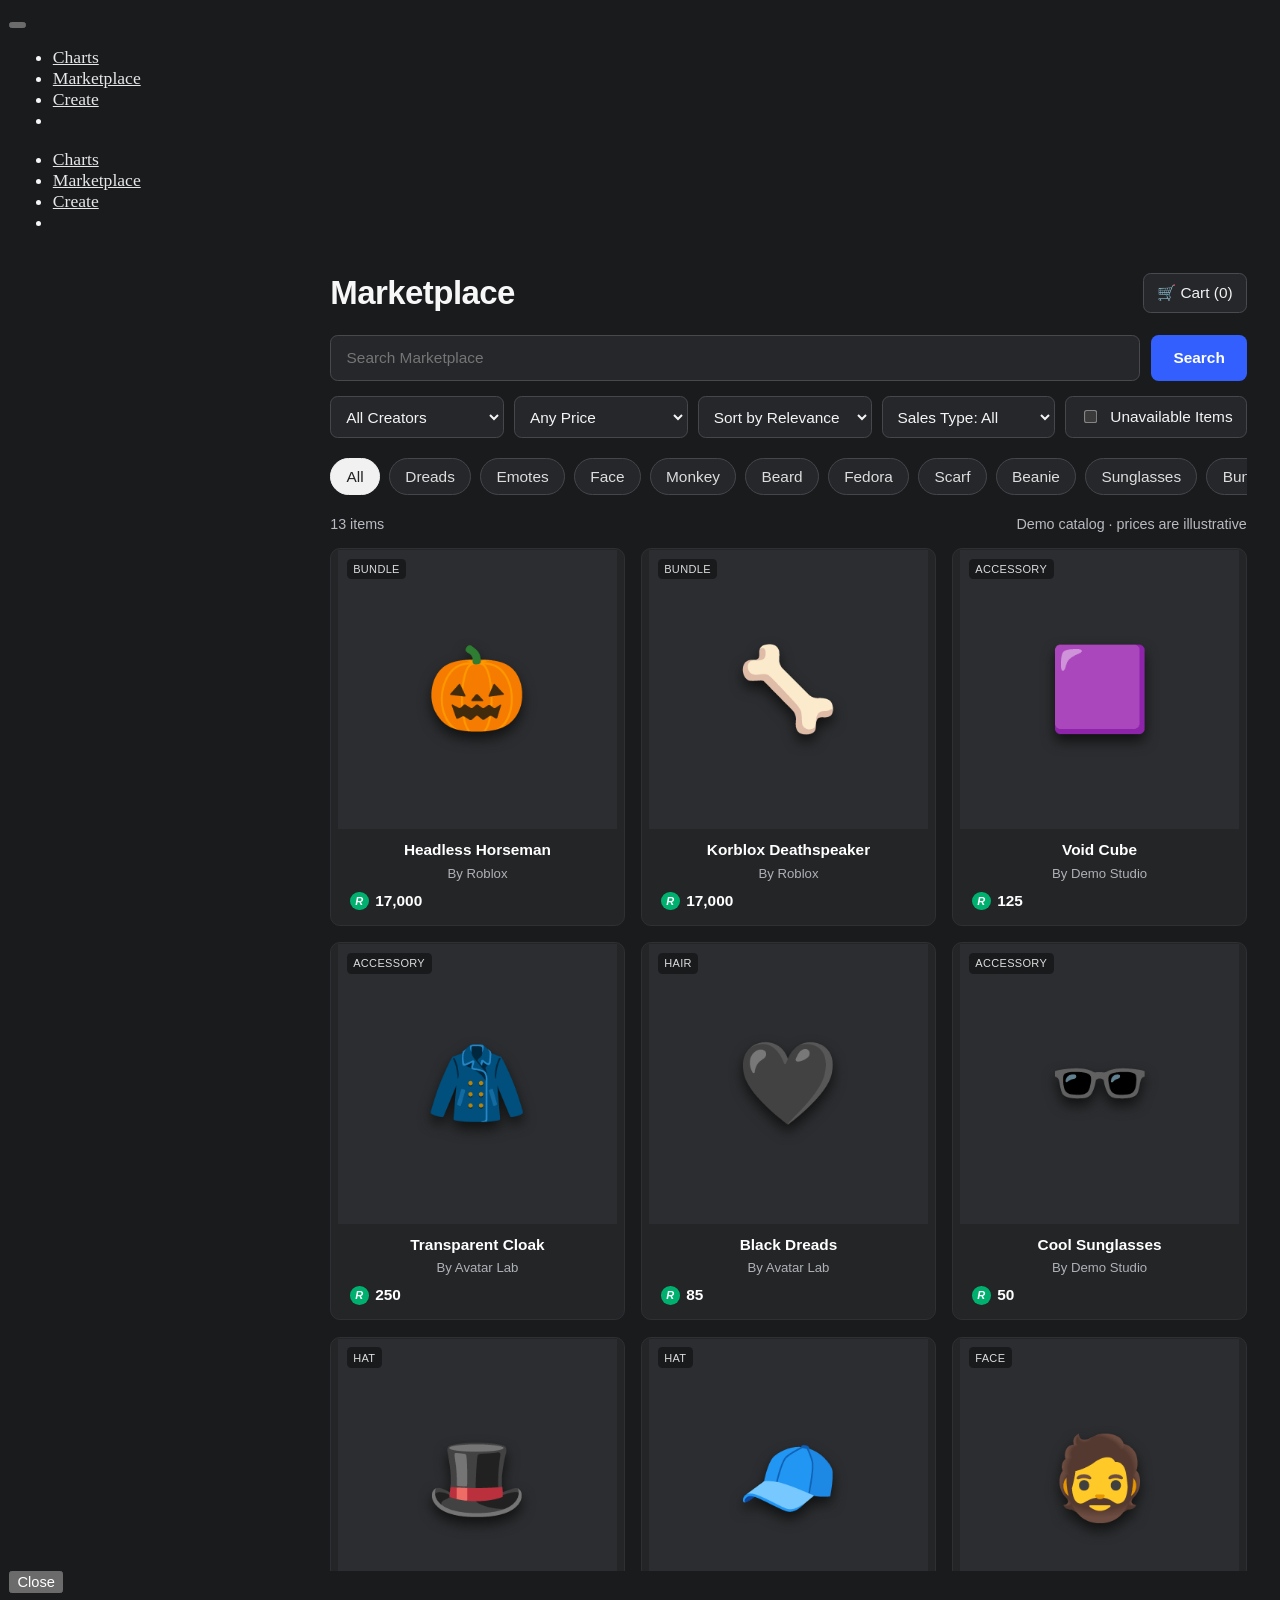
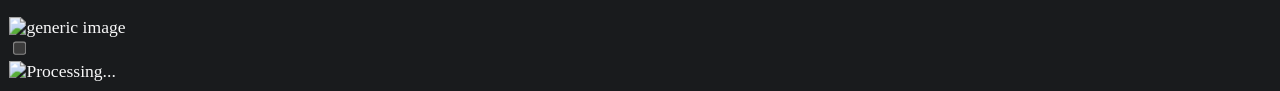
==== index.html @ 52e7140a "Apply dark theme across site and keep sidebar open" ====
<!DOCTYPE html>
<!--[if IE 8]><html class="ie8" ng-app="robloxApp"><![endif]-->
<!--[if gt IE 8]><!-->
<html lang="en">
<!--<![endif]-->
<head data-machine-id="1433a0d8-d1d7-9ee2-7f10-32aeff478cfc">
    <!-- MachineID: 1433a0d8-d1d7-9ee2-7f10-32aeff478cfc -->
    <title>Shop Roblox Catalog, Marketplace &amp; Avatar Store | Roblox</title>

<meta http-equiv="X-UA-Compatible" content="IE=edge,requiresActiveX=true" />
<meta charset="UTF-8">
<meta name="viewport" content="width=device-width, initial-scale=1">
<meta name="author" content="Roblox Corporation" />
<meta name="description" content="Customize your avatar with a never-ending marketplace of clothing options, accessories, gear, and more!" />
<meta name="keywords" content="free games, online games, building games, virtual worlds, free mmo, gaming cloud, physics engine" />

    <meta name="apple-itunes-app" content="app-id=431946152" />


    <link rel="apple-touch-icon" href="https://images.rbxcdn.com/905bd722ee0a6ceda3caacde54c0b081.png" />


<script type="application/ld+json">
    {"@context":"https://schema.org","@type":"Organization","name":"Roblox","email":"info@roblox.com","url":"https://www.roblox.com/","image":"https://images.rbxcdn.com/fc3f3e3158fc20ebb5ccc972064ebfe6.png","logo":"https://images.rbxcdn.com/fc3f3e3158fc20ebb5ccc972064ebfe6.png","sameAs":["https://www.facebook.com/roblox/","https://twitter.com/roblox","https://www.linkedin.com/company/147977","https://www.instagram.com/roblox/","https://www.youtube.com/user/roblox","https://www.twitch.tv/roblox"]}
</script>
    <meta property="og:site_name" content="Roblox" />
    <meta property="og:title" content="Catalog - Roblox" />
    <meta property="og:type" content="catalog" />
        <meta property="og:url" content="marketplace.html" />
    <meta property="og:description" content="Customize your avatar with a never-ending marketplace of clothing options, accessories, gear, and more!" />
            <meta property="og:image" content="https://images.rbxcdn.com/28ab48fcd5d5b19b03c126d2b6aef4b8.jpg" />
    <meta property="fb:app_id" content="190191627665278">
    <meta name="twitter:card">
    <meta name="twitter:site">
    <meta name="twitter:title" content="Roblox">
    <meta name="twitter:description" content="Customize your avatar with a never-ending marketplace of clothing options, accessories, gear, and more!">
    <meta name="twitter:creator">
            <meta name=twitter:image1 content="https://images.rbxcdn.com/98d711725b1a4e84666b34315d5454f0.jpg" />
    <meta name="twitter:app:country" content="US">
    <meta name="twitter:app:name:iphone" content="Roblox Mobile">
    <meta name="twitter:app:id:iphone" content="431946152">
    <meta name="twitter:app:url:iphone">
    <meta name="twitter:app:name:ipad" content="Roblox Mobile">
    <meta name="twitter:app:id:ipad" content="431946152">
    <meta name="twitter:app:url:ipad">
    <meta name="twitter:app:name:googleplay" content="Roblox">
    <meta name="twitter:app:id:googleplay" content="com.roblox.client">
    <meta name="twitter:app:url:googleplay" />

<meta ng-csp="no-unsafe-eval">

    <meta name="user-data"
          data-userid="1043484868"
          data-name="jordanfafard"
          data-displayName="mm2goat"
          data-isunder13="false" 
          data-created="04/16/2019 23:49:23" 
          data-ispremiumuser="false"
          data-membership=""
          data-hasverifiedbadge="false"/>

<meta name="locale-data"
      data-language-code="en_us"
      data-language-name="English (United States)"
      data-url-locale=""
      data-override-language-header="false" />
<meta name="device-meta"
      data-device-type="computer"
      data-is-in-app="false"
      data-is-desktop="true"
      data-is-phone="false"
      data-is-tablet="false"
      data-is-console="false"
      data-is-android-app="false"
      data-is-ios-app="false"
      data-is-uwp-app="false"
      data-is-xbox-app="false"
      data-is-amazon-app="false"
      data-is-win32-app="false"
      data-is-studio="false"
      data-is-game-client-browser="false"
      data-is-ios-device="false"
      data-is-android-device="false"
      data-is-universal-app="false"
      data-app-type="unknown"
      data-is-chrome-os="false"
      data-is-pcgdk-app="false"
      data-is-samsung-galaxy-store-app="false"
/>


<meta name="environment-meta" data-domain="roblox.com"    data-is-testing-site="false" />
<meta name="notification-stream-migration-data"
      data-react-bell-enabled="True"
      data-react-friend-request-card-enabled="True"
      data-react-private-message-card-enabled="True"
      data-react-game-update-card-enabled="True"
      data-react-group-membership-card-enabled="True"
      data-react-test-notification-card-enabled="True"
      data-react-developer-metrics-card-enabled="True"
      data-react-stream-enabled="True"
      data-react-stream-embedded-enabled="True"
      data-react-stream-experiment-enabled="True" />
<meta name="top-nav-migration-data"
      data-foundation-enabled="True"
      data-foundation-experiment-enabled="True" />
<meta name="top-search-results-data" data-enabled="False" />

    <meta name="request-context-data"
        data-request-country-code="CA"/>


<meta id="roblox-display-names" data-enabled="true"></meta><meta name="hardware-backed-authentication-data"
      data-is-secure-authentication-intent-enabled="true"
      data-is-bound-auth-token-enabled="true"
      data-bound-auth-token-whitelist="{&quot;Whitelist&quot;:[{&quot;apiSite&quot;:&quot;auth.roblox.com&quot;,&quot;sampleRate&quot;:&quot;100&quot;},{&quot;apiSite&quot;:&quot;accountsettings.roblox.com&quot;,&quot;sampleRate&quot;:&quot;100&quot;},{&quot;apiSite&quot;:&quot;inventory.roblox.com&quot;,&quot;sampleRate&quot;:&quot;100&quot;},{&quot;apiSite&quot;:&quot;accountinformation.roblox.com&quot;,&quot;sampleRate&quot;:&quot;100&quot;}, {&quot;apiSite&quot;:&quot;billing.roblox.com&quot;,&quot;sampleRate&quot;:&quot;100&quot;}, {&quot;apiSite&quot;:&quot;premiumfeatures.roblox.com&quot;,&quot;sampleRate&quot;:&quot;100&quot;}, {&quot;apiSite&quot;:&quot;trades.roblox.com&quot;,&quot;sampleRate&quot;:&quot;100&quot;}, {&quot;apiSite&quot;:&quot;groups.roblox.com&quot;,&quot;sampleRate&quot;:&quot;100&quot;}, {&quot;apiSite&quot;:&quot;adconfiguration.roblox.com&quot;,&quot;sampleRate&quot;:&quot;100&quot;},  {&quot;apiSite&quot;:&quot;ads.roblox.com&quot;,&quot;sampleRate&quot;:&quot;100&quot;}, {&quot;apiSite&quot;:&quot;assetdelivery.roblox.com&quot;,&quot;sampleRate&quot;:&quot;100&quot;}, {&quot;apiSite&quot;:&quot;avatar.roblox.com&quot;,&quot;sampleRate&quot;:&quot;100&quot;}, {&quot;apiSite&quot;:&quot;badges.roblox.com&quot;,&quot;sampleRate&quot;:&quot;100&quot;}, {&quot;apiSite&quot;:&quot;catalog.roblox.com&quot;,&quot;sampleRate&quot;:&quot;100&quot;}, {&quot;apiSite&quot;:&quot;chat.roblox.com&quot;,&quot;sampleRate&quot;:&quot;100&quot;}, {&quot;apiSite&quot;:&quot;chatmoderation.roblox.com&quot;,&quot;sampleRate&quot;:&quot;100&quot;}, {&quot;apiSite&quot;:&quot;clientsettings.roblox.com&quot;,&quot;sampleRate&quot;:&quot;100&quot;},  {&quot;apiSite&quot;:&quot;contacts.roblox.com&quot;,&quot;sampleRate&quot;:&quot;100&quot;}, {&quot;apiSite&quot;:&quot;contentstore.roblox.com&quot;,&quot;sampleRate&quot;:&quot;100&quot;},  {&quot;apiSite&quot;:&quot;develop.roblox.com&quot;,&quot;sampleRate&quot;:&quot;100&quot;}, {&quot;apiSite&quot;:&quot;economy.roblox.com&quot;,&quot;sampleRate&quot;:&quot;100&quot;},  {&quot;apiSite&quot;:&quot;engagementpayouts.roblox.com&quot;,&quot;sampleRate&quot;:&quot;100&quot;}, {&quot;apiSite&quot;:&quot;followings.roblox.com&quot;,&quot;sampleRate&quot;:&quot;100&quot;},  {&quot;apiSite&quot;:&quot;friends.roblox.com&quot;,&quot;sampleRate&quot;:&quot;100&quot;}, {&quot;apiSite&quot;:&quot;gameinternationalization.roblox.com&quot;,&quot;sampleRate&quot;:&quot;100&quot;}, {&quot;apiSite&quot;:&quot;gamejoin.roblox.com&quot;,&quot;sampleRate&quot;:&quot;100&quot;}, {&quot;apiSite&quot;:&quot;gamepersistence.roblox.com&quot;,&quot;sampleRate&quot;:&quot;100&quot;}, {&quot;apiSite&quot;:&quot;games.roblox.com&quot;,&quot;sampleRate&quot;:&quot;100&quot;}, {&quot;apiSite&quot;:&quot;groupsmoderation.roblox.com&quot;,&quot;sampleRate&quot;:&quot;100&quot;},{&quot;apiSite&quot;:&quot;itemconfiguration.roblox.com&quot;,&quot;sampleRate&quot;:&quot;100&quot;}, {&quot;apiSite&quot;:&quot;locale.roblox.com&quot;,&quot;sampleRate&quot;:&quot;100&quot;}, {&quot;apiSite&quot;:&quot;localizationtables.roblox.com&quot;,&quot;sampleRate&quot;:&quot;100&quot;},  {&quot;apiSite&quot;:&quot;metrics.roblox.com&quot;,&quot;sampleRate&quot;:&quot;100&quot;}, {&quot;apiSite&quot;:&quot;moderation.roblox.com&quot;,&quot;sampleRate&quot;:&quot;100&quot;},  {&quot;apiSite&quot;:&quot;notifications.roblox.com&quot;,&quot;sampleRate&quot;:&quot;100&quot;}, {&quot;apiSite&quot;:&quot;points.roblox.com&quot;,&quot;sampleRate&quot;:&quot;100&quot;}, {&quot;apiSite&quot;:&quot;presence.roblox.com&quot;,&quot;sampleRate&quot;:&quot;100&quot;}, {&quot;apiSite&quot;:&quot;publish.roblox.com&quot;,&quot;sampleRate&quot;:&quot;100&quot;},  {&quot;apiSite&quot;:&quot;privatemessages.roblox.com&quot;,&quot;sampleRate&quot;:&quot;100&quot;}, {&quot;apiSite&quot;:&quot;thumbnailsresizer.roblox.com&quot;,&quot;sampleRate&quot;:&quot;100&quot;}, {&quot;apiSite&quot;:&quot;thumbnails.roblox.com&quot;,&quot;sampleRate&quot;:&quot;100&quot;}, {&quot;apiSite&quot;:&quot;translationroles.roblox.com&quot;,&quot;sampleRate&quot;:&quot;100&quot;},  {&quot;apiSite&quot;:&quot;translations.roblox.com&quot;,&quot;sampleRate&quot;:&quot;100&quot;}, {&quot;apiSite&quot;:&quot;twostepverification.roblox.com&quot;,&quot;sampleRate&quot;:&quot;100&quot;},  {&quot;apiSite&quot;:&quot;usermoderation.roblox.com&quot;,&quot;sampleRate&quot;:&quot;100&quot;}, {&quot;apiSite&quot;:&quot;users.roblox.com&quot;,&quot;sampleRate&quot;:&quot;100&quot;}, {&quot;apiSite&quot;:&quot;voice.roblox.com&quot;,&quot;sampleRate&quot;:&quot;100&quot;}, {&quot;apiSite&quot;:&quot;realtimenotifications.roblox.com&quot;,&quot;sampleRate&quot;:&quot;100&quot;}, {&quot;apiSite&quot;:&quot;jQuery&quot;,&quot;sampleRate&quot;:&quot;1000000&quot;}]}"
      data-bound-auth-token-exemptlist="{&quot;Exemptlist&quot;:[]}"
      data-hba-indexed-db-name="hbaDB"
      data-hba-indexed-db-obj-store-name="hbaObjectStore"
      data-hba-indexed-db-key-name="hba_keys"
      data-hba-indexed-db-version="1"
      data-bat-event-sample-rate="500" />
<meta name="account-switching-data"
      data-is-account-switching-enabled="true" />

<meta name="subscription-data"
      data-is-enabled="true" />
<meta name="subscription-referral-data"
      data-is-enabled="true" />
<meta name="sendr-notification-stream-data"
      data-is-foundation-modal-enabled="False" />

<meta name="passkey-data"
      data-is-passkey-login-enabled="true" />
<meta name="passkey-data-android"
      data-is-passkey-login-enabled-android="true" />

<meta name="page-meta" data-internal-page-name="Catalog" />
<meta name="page-retry-header-enabled" data-retry-attempt-header-enabled="True" />

<script type="text/javascript">
    var Roblox = Roblox || {};

    Roblox.BundleVerifierConstants = {
        isMetricsApiEnabled: true,
        eventStreamUrl: "//ecsv2.roblox.com/pe?t=diagnostic",
        deviceType: "Computer",
        cdnLoggingEnabled: JSON.parse("true")
    };
</script>        <script src="/js/utilities/bundleVerifier.js?v=d8be7ec8aee81a9acf17014aae64dd2e" type="text/javascript"></script>
    
<link href="https://images.rbxcdn.com/e854eb7b2951ac03edba9a2681032bba.ico" rel="icon" />



<link rel="stylesheet" onerror="Roblox.BundleDetector && Roblox.BundleDetector.reportBundleError(this)" data-bundlename="FoundationCss" data-bundle-source="Main" href="https://css.rbxcdn.com/161e292cedda1994a4f776fd987faeae2ede0f79b194c126c1a9f30436f14eb0-FoundationCss.css" />
<link rel="stylesheet" onerror="Roblox.BundleDetector && Roblox.BundleDetector.reportBundleError(this)" data-bundlename="ReactStyleGuide" data-bundle-source="Main" href="https://css.rbxcdn.com/30513cf72cd0250d8aa76fb9de723a952c18fa620a8e2ab676ffcd238c4672ac-ReactStyleGuide.css" />
<link rel="stylesheet" onerror="Roblox.BundleDetector && Roblox.BundleDetector.reportBundleError(this)" data-bundlename="StyleGuide" data-bundle-source="Main" href="https://css.rbxcdn.com/847ceec79c04bf9ecc6d3fa5b59c0aa52fd42db2970db3ec8e00db5c08d83969-StyleGuide.css" />
<link rel="preload" as="font" type="font/woff2" crossorigin href="https://css.rbxcdn.com/3e19a797e2ce0522.woff2"><link rel="preload" as="font" type="font/woff2" crossorigin href="https://css.rbxcdn.com/7f3ddcb5a3796526.woff2"><link rel="preload" as="font" type="font/woff2" crossorigin href="https://css.rbxcdn.com/5f8b8d5d1962b747.woff2"><link rel="preload" as="font" type="font/woff2" crossorigin href="https://css.rbxcdn.com/77cbcd18c888e0f1.woff2">

<link rel="stylesheet" onerror="Roblox.BundleDetector && Roblox.BundleDetector.reportBundleError(this)" data-bundlename="Builder" data-bundle-source="Main" href="https://css.rbxcdn.com/1b34f4a153012c574b328741e3848f1b6682a052c8e882f94a66e5ea71ec937f-Builder.css" />
<link rel="stylesheet" onerror="Roblox.BundleDetector && Roblox.BundleDetector.reportBundleError(this)" data-bundlename="Thumbnails" data-bundle-source="Main" href="https://css.rbxcdn.com/523c59064ab61f06e8d52365e916d731063e2a67981bcf994376f68214f5f8e4-Thumbnails.css" />
<link rel="stylesheet" onerror="Roblox.BundleDetector && Roblox.BundleDetector.reportBundleError(this)" data-bundlename="CaptchaCore" data-bundle-source="Main" href="https://css.rbxcdn.com/b8f8f15a57a66e73469ae72eea7d8905346afa78b9f2397627cd099f7dcc779a-CaptchaCore.css" />
<link rel="stylesheet" onerror="Roblox.BundleDetector && Roblox.BundleDetector.reportBundleError(this)" data-bundlename="EmailVerifyCodeModal" data-bundle-source="Main" href="https://css.rbxcdn.com/425750fcea32cbd87363ee2d46539a13eee157b6c0b565dbe4389b416614f269-EmailVerifyCodeModal.css" />
<link rel="stylesheet" onerror="Roblox.BundleDetector && Roblox.BundleDetector.reportBundleError(this)" data-bundlename="Challenge" data-bundle-source="Main" href="https://css.rbxcdn.com/e175ecc7e79a45293c6601d442dbce6ad48ce7d6e8db4396c4c7906dc3fb6261-Challenge.css" />
<link rel="stylesheet" onerror="Roblox.BundleDetector && Roblox.BundleDetector.reportBundleError(this)" data-bundlename="VerificationUpsell" data-bundle-source="Main" href="https://css.rbxcdn.com/f77e16b9fa5823882aaa0cdabade9706b9ba2b7e050d23d2831da138a58e5f7f-VerificationUpsell.css" />
<link rel="stylesheet" onerror="Roblox.BundleDetector && Roblox.BundleDetector.reportBundleError(this)" data-bundlename="AccountSwitcher" data-bundle-source="Main" href="https://css.rbxcdn.com/7a9e67ec503d2a15aac8cb8cbfe95ca99a08f78df56f5961d9e10a325c19ddf6-AccountSwitcher.css" />
<link rel="stylesheet" onerror="Roblox.BundleDetector && Roblox.BundleDetector.reportBundleError(this)" data-bundlename="PriceTag" data-bundle-source="Main" href="https://css.rbxcdn.com/11f18daeb1f4bb97744bb5e001501f6d19e24bd1a8a4a001dfc47dd73c7e499d-PriceTag.css" />
<link rel="stylesheet" onerror="Roblox.BundleDetector && Roblox.BundleDetector.reportBundleError(this)" data-bundlename="SearchLandingPage" data-bundle-source="Main" href="https://css.rbxcdn.com/3d2ed080fe3621c03204c3c02e30ecb20ddc28f45c8f1c38c1999e3b888b67d5-SearchLandingPage.css" />
<link rel="stylesheet" onerror="Roblox.BundleDetector && Roblox.BundleDetector.reportBundleError(this)" data-bundlename="RobuxIcon" data-bundle-source="Main" href="https://css.rbxcdn.com/7dfc7837b5da6850e13413c630b37da7e88aeb610ca2c7d4e8b71b02cbdc6ba6.css" />
<link rel="stylesheet" onerror="Roblox.BundleDetector && Roblox.BundleDetector.reportBundleError(this)" data-bundlename="RobloxBadges" data-bundle-source="Main" href="https://css.rbxcdn.com/b2cff71de0c286e8f85b1a26a8b87a8cd7f77422c592849ad5114ac5d929c575.css" />
<link rel="stylesheet" onerror="Roblox.BundleDetector && Roblox.BundleDetector.reportBundleError(this)" data-bundlename="Navigation" data-bundle-source="Main" href="https://css.rbxcdn.com/3143b772cba89fd06cd825899f4612789403fa0d20e27e004733c69e846d5271-Navigation.css" />
<link rel="stylesheet" onerror="Roblox.BundleDetector && Roblox.BundleDetector.reportBundleError(this)" data-bundlename="CookieBannerV3" data-bundle-source="Main" href="https://css.rbxcdn.com/5ecfbd9e9320d9cc9e7f87ae35c6aa2f79f9fa66f7c839eb4f0b4269a8227677-CookieBannerV3.css" />
<link rel="stylesheet" onerror="Roblox.BundleDetector && Roblox.BundleDetector.reportBundleError(this)" data-bundlename="Footer" data-bundle-source="Main" href="https://css.rbxcdn.com/8b759c6280a056ed34d6d00ba7fa7abacfb3009b8e93e677416723b0c1056cad-Footer.css" />

    <link rel="canonical" href="marketplace.html" />
    

    <link rel="alternate" href="marketplace.html" hreflang="x-default" />
    <link rel="alternate" href="marketplace.html" hreflang="en" />
    <link rel="alternate" href="https://www.roblox.com/de/catalog?taxonomy=tZsUsd2BqGViQrJ9Vs3Wah&amp;salesTypeFilter=1" hreflang="de" />
    <link rel="alternate" href="https://www.roblox.com/es/catalog?taxonomy=tZsUsd2BqGViQrJ9Vs3Wah&amp;salesTypeFilter=1" hreflang="es" />
    <link rel="alternate" href="marketplace.html" hreflang="fr" />
    <link rel="alternate" href="https://www.roblox.com/id/catalog?taxonomy=tZsUsd2BqGViQrJ9Vs3Wah&amp;salesTypeFilter=1" hreflang="id" />
    <link rel="alternate" href="https://www.roblox.com/it/catalog?taxonomy=tZsUsd2BqGViQrJ9Vs3Wah&amp;salesTypeFilter=1" hreflang="it" />
    <link rel="alternate" href="https://www.roblox.com/ja/catalog?taxonomy=tZsUsd2BqGViQrJ9Vs3Wah&amp;salesTypeFilter=1" hreflang="ja" />
    <link rel="alternate" href="https://www.roblox.com/ko/catalog?taxonomy=tZsUsd2BqGViQrJ9Vs3Wah&amp;salesTypeFilter=1" hreflang="ko" />
    <link rel="alternate" href="https://www.roblox.com/pl/catalog?taxonomy=tZsUsd2BqGViQrJ9Vs3Wah&amp;salesTypeFilter=1" hreflang="pl" />
    <link rel="alternate" href="https://www.roblox.com/pt/catalog?taxonomy=tZsUsd2BqGViQrJ9Vs3Wah&amp;salesTypeFilter=1" hreflang="pt" />
    <link rel="alternate" href="https://www.roblox.com/th/catalog?taxonomy=tZsUsd2BqGViQrJ9Vs3Wah&amp;salesTypeFilter=1" hreflang="th" />
    <link rel="alternate" href="https://www.roblox.com/tr/catalog?taxonomy=tZsUsd2BqGViQrJ9Vs3Wah&amp;salesTypeFilter=1" hreflang="tr" />
    <link rel="alternate" href="https://www.roblox.com/vi/catalog?taxonomy=tZsUsd2BqGViQrJ9Vs3Wah&amp;salesTypeFilter=1" hreflang="vi" />
    <link rel="alternate" href="https://www.roblox.com/ar/catalog?taxonomy=tZsUsd2BqGViQrJ9Vs3Wah&amp;salesTypeFilter=1" hreflang="ar" />
    <link rel="alternate" href="https://www.roblox.com/hi/catalog?taxonomy=tZsUsd2BqGViQrJ9Vs3Wah&amp;salesTypeFilter=1" hreflang="hi" />

    
<link onerror='Roblox.BundleDetector && Roblox.BundleDetector.reportBundleError(this)' rel='stylesheet'  href='https://static.rbxcdn.com/css/leanbase___80400f5d6146e08bcf1e66a17ee0554e_m.css/fetch' />


    


    

    <link rel="stylesheet" onerror="Roblox.BundleDetector && Roblox.BundleDetector.reportBundleError(this)" data-bundlename="ItemPurchaseUpsell" data-bundle-source="Main" href="https://css.rbxcdn.com/52f3e763c2d49763b2dac14293b034680b0d32284d3f46e4b0a51073ae47995b-ItemPurchaseUpsell.css" />
<link rel="stylesheet" onerror="Roblox.BundleDetector && Roblox.BundleDetector.reportBundleError(this)" data-bundlename="ItemPurchase" data-bundle-source="Main" href="https://css.rbxcdn.com/d43a3cc9e2b604ca971eabf7978f2e5b4be00508418f210445e450cc13710961-ItemPurchase.css" />
<link rel="stylesheet" onerror="Roblox.BundleDetector && Roblox.BundleDetector.reportBundleError(this)" data-bundlename="IdVerification" data-bundle-source="Main" href="https://css.rbxcdn.com/37b5bc69ed67ee094c95e908d68d809c55c28ab8f34ed714a7541f1f5eeacfa6-IdVerification.css" />
<link rel="stylesheet" onerror="Roblox.BundleDetector && Roblox.BundleDetector.reportBundleError(this)" data-bundlename="AccessManagementUpsell" data-bundle-source="Main" href="https://css.rbxcdn.com/d45e200658a1343116bbf4a88c367d093758085e7d001918d641c85b2143468f-AccessManagementUpsell.css" />
<link rel="stylesheet" onerror="Roblox.BundleDetector && Roblox.BundleDetector.reportBundleError(this)" data-bundlename="GameLaunch" data-bundle-source="Main" href="https://css.rbxcdn.com/c417e85387caaf11d4ad7a07cda858b3ae661984ccaf3ecba8a519aed396c66d-GameLaunch.css" />


    

<link rel="stylesheet" onerror="Roblox.BundleDetector && Roblox.BundleDetector.reportBundleError(this)" data-bundlename="NotificationStream" data-bundle-source="Main" href="https://css.rbxcdn.com/935fb7331d9761008e6d48890a8f03c8124d73dd41b4f19f93a1844577186103-NotificationStream.css" />
<link rel="stylesheet" onerror="Roblox.BundleDetector && Roblox.BundleDetector.reportBundleError(this)" data-bundlename="SendrNotificationStream" data-bundle-source="Main" href="https://css.rbxcdn.com/f214ccaad8cd40aa45a0eafa3c1aa7ae5aaee1a22a7b96266bcc9014eb474077-SendrNotificationStream.css" />
<link rel="stylesheet" onerror="Roblox.BundleDetector && Roblox.BundleDetector.reportBundleError(this)" data-bundlename="ReactChat" data-bundle-source="Main" href="https://css.rbxcdn.com/50145389c09c3ba36104cb852e5276b23f8573f02c8ec4f9b14f43c851c510f1-ReactChat.css" />



<link rel="stylesheet" onerror="Roblox.BundleDetector && Roblox.BundleDetector.reportBundleError(this)" data-bundlename="UserAgreementsChecker" data-bundle-source="Main" href="https://css.rbxcdn.com/f401268ebc090113a61a0cd2b4ceb4d248a780da241aec24bdce0e0a3f5c7e0a-UserAgreementsChecker.css" />

<link rel="stylesheet" onerror="Roblox.BundleDetector && Roblox.BundleDetector.reportBundleError(this)" data-bundlename="AccessManagementUpsellV2" data-bundle-source="Main" href="https://css.rbxcdn.com/74bf935e0fb53f5f465ba31ed492cd21380676542a5284763a18d9dbf64eb40f-AccessManagementUpsellV2.css" />



    <script type="text/javascript">
    var Roblox = Roblox || {};
    Roblox.RealTimeSettings = Roblox.RealTimeSettings ||
        {
            NotificationsEndpoint: "https://realtime-signalr.roblox.com/userhub",
            MaxConnectionTime: "21600000",
            IsEventPublishingEnabled: false,
            IsDisconnectOnSlowConnectionDisabled: true,
            IsSignalRClientTransportRestrictionEnabled: true,
            IsLocalStorageInRealTimeEnabled: true,
            IsDebuggerEnabled: "False",
            IsRealtimeWebAnalyticsEnabled: true,
            IsRealtimeWebAnalyticsConnectionEventsEnabled: false,
            IsRealtimeDurableReplayEnabled: true,
            RealtimeMessageDedupeLruCacheSize: "32",
            IsRealtimeTailLossPollingEnabled: true,
            IsRealtimeTailLossGapDetectionEnabled: true,
            RealtimeTailLossPollingBaseIntervalMs: "30000",
            RealtimeTailLossPollingMaxIntervalMs: "300000",
            RealtimeTailLossPollingBackoffMultiplier: "2",
            RealtimeTailLossPollingRetryMaxAttempts: "3"
        }
    </script>
    <script type="text/javascript" onerror="Roblox.BundleDetector && Roblox.BundleDetector.reportBundleError(this)" data-monitor="true" data-bundlename="EnvironmentUrls" data-bundle-source="Main" src="https://js.rbxcdn.com/ddf71f4bf086237706507ee77fae4381d9213ff637c663a5613da97ef27d1e8a-EnvironmentUrls.js"></script>



<script type="text/javascript">
    var Roblox = Roblox || {};
    Roblox.GaEventSettings = {
        gaDFPPreRollEnabled: "false" === "true",
        gaLaunchAttemptAndLaunchSuccessEnabled: "false" === "true",
        gaPerformanceEventEnabled: "false" === "true"
    };
</script>


    <script onerror='Roblox.BundleDetector && Roblox.BundleDetector.reportBundleError(this)' data-monitor='true' data-bundlename='headerinit' type='text/javascript' src='https://js.rbxcdn.com/50fc9b1cd8481cba36f39a8a3241048d.js'></script>

    <script type="text/javascript" onerror="Roblox.BundleDetector && Roblox.BundleDetector.reportBundleError(this)" data-monitor="true" data-bundlename="Polyfill" data-bundle-source="Main" src="https://js.rbxcdn.com/fc00826f9e0f8fd2f6bfe2152fb652d4f73e1a12e1ad50ad234d2f60854a311c-Polyfill.js"></script>


    <script type="text/javascript" onerror="Roblox.BundleDetector && Roblox.BundleDetector.reportBundleError(this)" data-monitor="true" data-bundlename="XsrfProtection" data-bundle-source="Main" src="https://js.rbxcdn.com/2f0fd0c2760ff1898187af6df3b764f4b08f77a315d0a33654f105f61b0ea6d0.js"></script>


    <script type="text/javascript" onerror="Roblox.BundleDetector && Roblox.BundleDetector.reportBundleError(this)" data-monitor="true" data-bundlename="HeaderScripts" data-bundle-source="Main" src="https://js.rbxcdn.com/69792ba68738c4df0266885d6e3f59a121c1a727d1399b3fb83590023892b9b7-HeaderScripts.js"></script>


<script type="text/javascript" onerror="Roblox.BundleDetector && Roblox.BundleDetector.reportBundleError(this)" data-monitor="true" data-bundlename="CrossTabCommunication" data-bundle-source="Main" src="https://js.rbxcdn.com/91949ca310de66377f8e5c0cfab7880cca42e5c1eaac63972ed95c40c2a406dc-CrossTabCommunication.js"></script>
<script type="text/javascript" onerror="Roblox.BundleDetector && Roblox.BundleDetector.reportBundleError(this)" data-monitor="true" data-bundlename="RealTime" data-bundle-source="Main" src="https://js.rbxcdn.com/95aad7f7b1cdec3dc13afca4629d0d47d8fb30a40e4210acaca32664fe47b9ba-RealTime.js"></script>
    



<script>
    //Set if it browser's do not track flag is enabled
    var Roblox = Roblox || {};
    (function() {
        var dnt = navigator.doNotTrack || window.doNotTrack || navigator.msDoNotTrack;
        if (typeof window.external !== "undefined" &&
            typeof window.external.msTrackingProtectionEnabled !== "undefined") {
            dnt = dnt || window.external.msTrackingProtectionEnabled();
        }
        Roblox.browserDoNotTrack = dnt == "1" || dnt == "yes" || dnt === true;
    })();
</script>

    <script type="text/javascript">

        var _gaq = _gaq || [];

                window.GoogleAnalyticsDisableRoblox2 = true;
        _gaq.push(['b._setAccount', 'UA-486632-1']);
            _gaq.push(['b._setSampleRate', '5']);
        _gaq.push(['b._setCampSourceKey', 'rbx_source']);
        _gaq.push(['b._setCampMediumKey', 'rbx_medium']);
        _gaq.push(['b._setCampContentKey', 'rbx_campaign']);

            _gaq.push(['b._setDomainName', 'roblox.com']);

            _gaq.push(['b._setCustomVar', 1, 'Visitor', 'Member', 2]);
                _gaq.push(['b._setPageGroup', 1, 'Catalog']);
            _gaq.push(['b._trackPageview']);

        _gaq.push(['c._setAccount', 'UA-26810151-2']);
            _gaq.push(['c._setSampleRate', '1']);
            _gaq.push(['c._setDomainName', 'roblox.com']);
            _gaq.push(['c._setPageGroup', 1, 'Catalog']);

            (function() {
                if (!Roblox.browserDoNotTrack) {
                    var ga = document.createElement('script');
                    ga.type = 'text/javascript';
                    ga.async = true;
                    ga.src = ('https:' == document.location.protocol ? 'https://ssl' : 'http://www') + '.google-analytics.com/ga.js';
                    var s = document.getElementsByTagName('script')[0];
                    s.parentNode.insertBefore(ga, s);
                }
        })();
             </script>

    
        <script type="text/javascript">
            if (Roblox && Roblox.EventStream) {
                Roblox.EventStream.Init("//ecsv2.roblox.com/www/e.png",
                    "//ecsv2.roblox.com/www/e.png",
                    "//ecsv2.roblox.com/pe?t=studio",
                    "//ecsv2.roblox.com/pe?t=diagnostic");
            }
        </script>



<script type="text/javascript">
    if (Roblox && Roblox.PageHeartbeatEvent) {
        Roblox.PageHeartbeatEvent.Init([2,8,20,60]);
    }
</script>
    <script>
    Roblox = Roblox || {};
    Roblox.AbuseReportPVMeta = {
        desktopEnabled: true,
        phoneEnabled: false,
        inAppEnabled: false
    };
</script>


<meta name="thumbnail-meta-data" 
      data-is-webapp-cache-enabled="False"
      data-webapp-cache-expirations-timespan="00:01:00"
      data-request-min-cooldown="1000"
      data-request-max-cooldown="30000"
      data-request-max-retry-attempts="4"
      data-request-batch-size="100"
      data-thumbnail-metrics-sample-size="20"
      data-concurrent-thumbnail-request-count="4"/>
                          

</head>
<body id="rbx-body" dir="ltr" class="rbx-body    theme-roblox age-roblox-theme builder-font" data-performance-relative-value="0.005" data-internal-page-name="Catalog" data-send-event-percentage="0">
    <script type="text/javascript" onerror="Roblox.BundleDetector && Roblox.BundleDetector.reportBundleError(this)" data-monitor="true" data-bundlename="Theme" data-bundle-source="Main" src="https://js.rbxcdn.com/5d8d12e4aa148f8e3c9d3fbc66c922e54e2354d4fbe3a1237fb7c6d7491fae40-Theme.js"></script>


    
    <meta name="csrf-token" data-token="UqMREMr3ZsuL" />

    
    <script src="https://roblox.com/js/hsts.js?v=5" type="text/javascript" id="hsts" async></script>

    <script type="text/javascript" onerror="Roblox.BundleDetector && Roblox.BundleDetector.reportBundleError(this)" data-monitor="true" data-bundlename="Linkify" data-bundle-source="Main" src="https://js.rbxcdn.com/1d87d1231072878a0f6164e84b8cfa6f90a1b31b18ba5d8f410b947d4b029fe8.js"></script>


<div id="image-retry-data"
     data-image-retry-max-times="30"
     data-image-retry-timer="500"
     data-ga-logging-percent="10">
</div><div id="http-retry-data"
     data-http-retry-max-timeout="0"
     data-http-retry-base-timeout="0"
     data-http-retry-max-times="1">
</div>    


<div id="wrap" class="wrap no-gutter-ads logged-in">


<div id="navigation-container" class="builder-font"
    data-number-of-autocomplete-suggestions="7">
    <div id="header" class="navbar-fixed-top rbx-header" role="navigation"> <div class="container-fluid"> <div class="rbx-navbar-header"> <div id="header-menu-icon" class="rbx-nav-collapse"> <button type="button" class="btn-navigation-nav-menu-md menu-button"> <span class="icon-nav-menu"></span> </button> </div> <div class="navbar-header"> <a id="nav-logo-link" class="navbar-brand" href="https://www.roblox.com/home"> <span class="icon-logo"></span><span class="icon-logo-r"></span> </a> <div id="age-badge-container"></div> </div> </div> <ul class="nav rbx-navbar hidden-xs hidden-sm col-md-5 col-lg-4"> <li> <a id="nav-charts-md-link" class="font-header-2 nav-menu-title text-header" href="https://www.roblox.com/charts">Charts</a> </li> <li> <a id="nav-marketplace-md-link" class="font-header-2 nav-menu-title text-header" href="marketplace.html">Marketplace</a> </li> <li> <a id="header-develop-md-link" class="font-header-2 nav-menu-title text-header" href="https://www.roblox.com/develop">Create</a> </li> <li id="navigation-robux-container"></li> </ul> <ul class="nav rbx-navbar hidden-md hidden-lg col-xs-12"> <li> <a id="nav-charts-sm-link" class="font-header-2 nav-menu-title text-header" href="https://www.roblox.com/charts">Charts</a> </li> <li> <a id="nav-marketplace-sm-link" class="font-header-2 nav-menu-title text-header" href="marketplace.html">Marketplace</a> </li> <li> <a id="header-develop-sm-link" class="font-header-2 nav-menu-title text-header" href="https://www.roblox.com/develop">Create</a> </li> <li id="navigation-robux-mobile-container"></li> </ul> <div id="right-navigation-header"></div> </div> </div> <div id="left-navigation-container"></div> <div id="verificationUpsell-container"> <div verificationUpsell-container></div> </div> <div id="phoneVerificationUpsell-container"> <div phoneVerificationUpsell-container></div> </div> <div id="contactMethodPrompt-container"> <div contactMethodPrompt-container></div> </div> <div id="navigation-account-switcher-container"> <div navigation-account-switcher-container></div> </div> 

</div>
    <main class="container-main content-no-ads 
                
                
                
                
                "
         id="container-main" tabindex="-1">
            <script type="text/javascript">
                if (top.location != self.location) {
                    top.location = self.location.href;
                }
            </script>
            <div class="alert-container">
                <noscript>
                    <div>
                        <div class="alert-info" role="alert">Please enable Javascript to use all the features on this site.
                        </div>
                    </div>
                </noscript>

                

                    <div id="account-security-prompt-container"></div>

            </div>

        <div id="prompts-orchestrator"></div>

        <div class="content" id="content">
            
<iframe id="fakeroblox-marketplace-frame" title="FakeRoblox Marketplace" src="marketplace.html?embed=1" style="display:block;width:100%;min-height:calc(100vh - 60px);height:1200px;border:0;background:#191b1d;" loading="eager"></iframe>

        </div>
    </main><!--Bootstrap Footer React Component -->

<footer class="container-footer" id="footer-container"
        data-is-giftcards-footer-enabled="True">
</footer></div>
    <div id="chat-container"
         class="chat chat-container"
         chat-base>
    </div>
    <div id="user-agreements-checker-container"></div>
    <div id="access-management-upsell-container"></div>
    <div id="global-privacy-control-checker-container"></div>
    <div id="cookie-banner-wrapper" class="cookie-banner-wrapper"></div>

<div id="PlaceLauncherStatusPanel" style="display:none"
     data-is-duar-auto-opt-in-enabled="true"
     data-is-duar-opt-out-disabled="true"
     data-os-name="Windows"
     data-protocol-roblox-locale="en_us"
     data-protocol-game-locale="en_us"
     data-protocol-channel-name="LIVE"
     data-protocol-studio-channel-name="LIVE"
     data-protocol-player-channel-name="LIVE"
     data-is-omit-player-channel-for-win-and-mac-enabled="true"
     data-is-www-common-game-launcher-enabled="false">
</div>
<iframe id="downloadInstallerIFrame" name="downloadInstallerIFrame" style="visibility:hidden;height:0;width:1px;position:absolute"></iframe>

<script onerror='Roblox.BundleDetector && Roblox.BundleDetector.reportBundleError(this)' data-monitor='true' data-bundlename='eventtracker' type='text/javascript' src='https://js.rbxcdn.com/098e80c8e9f4dad5295663f4a79f9a64.js'></script>


<div id="modal-confirmation" class="modal-confirmation" data-modal-type="confirmation">
    <div id="modal-dialog"  class="modal-dialog" role="dialog">
        <div class="modal-content">
            <div class="modal-header">
                <button type="button" class="close" data-dismiss="modal">
                    <span aria-hidden="true"><span class="icon-close"></span></span><span class="sr-only">Close</span>
                </button>
                <h5 class="modal-title"></h5>
            </div>

            <div class="modal-body">
                <div class="modal-top-body">
                    <div class="modal-message"></div>
                    <div class="modal-image-container roblox-item-image" data-image-size="medium" data-no-overlays data-no-click>
                        <img class="modal-thumb" alt="generic image"/>
                    </div>
                    <div class="modal-checkbox checkbox">
                        <input id="modal-checkbox-input" type="checkbox"/>
                        <label for="modal-checkbox-input"></label>
                    </div>
                </div>
                <div class="modal-btns">
                    <a href id="confirm-btn"><span></span></a>
                    <a href id="decline-btn"><span></span></a>
                </div>
                <div class="loading modal-processing">
                    <img class="loading-default" src='https://images.rbxcdn.com/4bed93c91f909002b1f17f05c0ce13d1.gif' alt="Processing..." />
                </div>
            </div>
            <div class="modal-footer text-footer">

            </div>
        </div>
    </div>
</div>




    <script type="text/javascript">
        $(function () {
            if (!window.Roblox || !Roblox.CookieUpgrader) { return; }
            Roblox.CookieUpgrader.domain = 'roblox.com';
            Roblox.CookieUpgrader.upgrade("GuestData", { expires: Roblox.CookieUpgrader.thirtyYearsFromNow });
            Roblox.CookieUpgrader.upgrade("RBXSource", { expires: function (cookie) { return Roblox.CookieUpgrader.getExpirationFromCookieValue("rbx_acquisition_time", cookie); } });
            Roblox.CookieUpgrader.upgrade("RBXViralAcquisition", { expires: function (cookie) { return Roblox.CookieUpgrader.getExpirationFromCookieValue("time", cookie); } });

                Roblox.CookieUpgrader.upgrade("RBXMarketing", { expires: Roblox.CookieUpgrader.thirtyYearsFromNow });
                
                Roblox.CookieUpgrader.upgrade("RBXSessionTracker", { expires: Roblox.CookieUpgrader.fourHoursFromNow });
                
                Roblox.CookieUpgrader.upgrade("RBXEventTrackerV2", {expires: Roblox.CookieUpgrader.thirtyYearsFromNow});
                        });
    </script>



    <script onerror='Roblox.BundleDetector && Roblox.BundleDetector.reportBundleError(this)' data-monitor='true' data-bundlename='intl-polyfill' type='text/javascript' src='https://js.rbxcdn.com/4bae454bf5dab3028073fea1e91b6f19.js'></script>


    <script type="text/javascript" onerror="Roblox.BundleDetector && Roblox.BundleDetector.reportBundleError(this)" data-monitor="true" data-bundlename="InternationalCore" data-bundle-source="Main" src="https://js.rbxcdn.com/f3a217cc73f72b82894dc26c4057369ae7a26d8b60e579dc807fc1963ff91598-InternationalCore.js"></script>

    <script type="text/javascript" onerror="Roblox.BundleDetector && Roblox.BundleDetector.reportBundleError(this)" data-monitor="true" data-bundlename="TranslationResources" data-bundle-source="Main" src="https://js.rbxcdn.com/d16e6f3b83d217e09e5c46ddcc078aeca8fa3b69fc40979b173ea1c0079cf481-TranslationResources.js"></script>


    <script onerror='Roblox.BundleDetector && Roblox.BundleDetector.reportBundleError(this)' data-monitor='true' data-bundlename='leanbase' type='text/javascript' src='https://js.rbxcdn.com/3549e188c34f5a2d6fd6ff275813b3bc.js'></script>


    <script type="text/javascript" onerror="Roblox.BundleDetector && Roblox.BundleDetector.reportBundleError(this)" data-monitor="true" data-bundlename="CoreUtilities" data-bundle-source="Main" src="https://js.rbxcdn.com/68e914f6ff1a61dbf6e138779bbeb3b2eee38c4a9e9f5fe6fbeb374019b22310-CoreUtilities.js"></script>


    <script type="text/javascript" onerror="Roblox.BundleDetector && Roblox.BundleDetector.reportBundleError(this)" data-monitor="true" data-bundlename="React" data-bundle-source="Main" src="https://js.rbxcdn.com/b1eec88f581c575b721433689f5e4e1b5b47ec1df1bfbe5595660480ba2b104c-React.js"></script>

    <script type="text/javascript" onerror="Roblox.BundleDetector && Roblox.BundleDetector.reportBundleError(this)" data-monitor="true" data-bundlename="WebBlox" data-bundle-source="Main" src="https://js.rbxcdn.com/c2842bfcd97e55a576b1e191a6db391103a029714ef58c8932cd301be2bede05-WebBlox.js"></script>

    <script type="text/javascript" onerror="Roblox.BundleDetector && Roblox.BundleDetector.reportBundleError(this)" data-monitor="true" data-bundlename="ReactUtilities" data-bundle-source="Main" src="https://js.rbxcdn.com/350730ac37c2d24576b0ac806e102b17df06273610b1769a41eeb28eb9569276-ReactUtilities.js"></script>

    <script type="text/javascript" onerror="Roblox.BundleDetector && Roblox.BundleDetector.reportBundleError(this)" data-monitor="true" data-bundlename="Experimentation" data-bundle-source="Main" src="https://js.rbxcdn.com/e4d869b26529138558f87e96a10ee8822b2859a13b86bdd17e205879e1612be3-Experimentation.js"></script>
<script type="text/javascript" onerror="Roblox.BundleDetector && Roblox.BundleDetector.reportBundleError(this)" data-monitor="true" data-bundlename="ReactStyleGuide" data-bundle-source="Main" src="https://js.rbxcdn.com/e33477c956a2adf0925fd9ce93004152929801c5bfc09f91ac19caa377b8e99f-ReactStyleGuide.js"></script>



<meta name="sentry-meta"
      data-env-name="production"
      data-dsn="https://24df60727c94bd0aa14ab1269d104a21@o293668.ingest.us.sentry.io/4509158985826304"
      data-sample-rate="0.0005"
      data-traces-sample-rate="0.008" /><script type="text/javascript" onerror="Roblox.BundleDetector && Roblox.BundleDetector.reportBundleError(this)" data-monitor="true" data-bundlename="Sentry" data-bundle-source="Main" src="https://js.rbxcdn.com/61835f7b25c66e6463cc3e247c6c06759099f39808aee1a9f87dc9fa05f2c0da-Sentry.js"></script>

    <script onerror='Roblox.BundleDetector && Roblox.BundleDetector.reportBundleError(this)' data-monitor='true' data-bundlename='angular' type='text/javascript' src='https://js.rbxcdn.com/3756ad214dde52cb58a1300177547475.js'></script>

    <script type="text/javascript" onerror="Roblox.BundleDetector && Roblox.BundleDetector.reportBundleError(this)" data-monitor="true" data-bundlename="AngularJsUtilities" data-bundle-source="Main" src="https://js.rbxcdn.com/e3ee1d26df4ed304eedf103641f389dcfe507d24f0aa079d366824f187f14ffa-AngularJsUtilities.js"></script>

    <script type="text/javascript" onerror="Roblox.BundleDetector && Roblox.BundleDetector.reportBundleError(this)" data-monitor="true" data-bundlename="InternationalAngularJs" data-bundle-source="Main" src="https://js.rbxcdn.com/47aa20a4d7ec095fabb9db116c99c5c798b2fa37161a5f59a340cb352279596f.js"></script>

    <script type="text/javascript" onerror="Roblox.BundleDetector && Roblox.BundleDetector.reportBundleError(this)" data-monitor="true" data-bundlename="Thumbnails" data-bundle-source="Main" src="https://js.rbxcdn.com/3a131f4ba5ee5fec05f61aaaa23c868c1a5b369e44ff949b71447c823fff28fa-Thumbnails.js"></script>



<script type="text/javascript" onerror="Roblox.BundleDetector && Roblox.BundleDetector.reportBundleError(this)" data-monitor="true" data-bundlename="PresenceStatus" data-bundle-source="Main" src="https://js.rbxcdn.com/4b1622cffffd47df4803000604bc86bf9e595680109940279db923fba973a1dc-PresenceStatus.js"></script>
<script type="text/javascript" onerror="Roblox.BundleDetector && Roblox.BundleDetector.reportBundleError(this)" data-monitor="true" data-bundlename="DynamicLocalizationResourceScript_Common.Presence" data-bundle-source="Unknown" src="https://js.rbxcdn.com/7f4c2753c55dc89d4c9bf2dbfbf34e224194f6255457c0bd8c8c1ed0e6350f3a.js"></script>


<div id="presence-registration-bootstrap-data"
     data-is-enabled="False"
     data-interval="15000"></div>

<script type="text/javascript" onerror="Roblox.BundleDetector && Roblox.BundleDetector.reportBundleError(this)" data-monitor="true" data-bundlename="PresenceRegistration" data-bundle-source="Main" src="https://js.rbxcdn.com/215fe9b0fe92491f665645f65f57db6668d716af72e02465db259b715f061118.js"></script>

    <div ng-modules="baseTemplateApp">
        <!-- Template bundle: base -->
<script type="text/javascript">
"use strict"; angular.module("baseTemplateApp", []).run(['$templateCache', function($templateCache) { 

 }]);
</script>

    </div>

    <div ng-modules="pageTemplateApp">
        <!-- Template bundle: page -->
<script type="text/javascript">
"use strict"; angular.module("pageTemplateApp", []).run(['$templateCache', function($templateCache) { 

 }]);
</script>

    </div>

<script type="text/javascript" onerror="Roblox.BundleDetector && Roblox.BundleDetector.reportBundleError(this)" data-monitor="true" data-bundlename="CaptchaCore" data-bundle-source="Main" src="https://js.rbxcdn.com/8e79851738baf4a99514ce726568faa52a0155d6298e0ed7521a210bde79c688-CaptchaCore.js"></script>
<script type="text/javascript" onerror="Roblox.BundleDetector && Roblox.BundleDetector.reportBundleError(this)" data-monitor="true" data-bundlename="EmailVerifyCodeModal" data-bundle-source="Main" src="https://js.rbxcdn.com/5b3170c956b0c87ade14d298bcf45d0bae3991c1b427b7e1624bf94e488792c0-EmailVerifyCodeModal.js"></script>
<script type="text/javascript" onerror="Roblox.BundleDetector && Roblox.BundleDetector.reportBundleError(this)" data-monitor="true" data-bundlename="DynamicLocalizationResourceScript_Authentication.OneTimePasscode" data-bundle-source="Unknown" src="https://js.rbxcdn.com/cfcd81415cfff6b93a5e4b3af0fc378467122eb075bc63b1934c6136ae6cf8ac.js"></script>
<script type="text/javascript" onerror="Roblox.BundleDetector && Roblox.BundleDetector.reportBundleError(this)" data-monitor="true" data-bundlename="DynamicLocalizationResourceScript_Authentication.Login" data-bundle-source="Unknown" src="https://js.rbxcdn.com/c6759d3963b4dec1306339eaac3d5443b7e7eea33a4b311d63999ca24256cddf.js"></script>
<script type="text/javascript" onerror="Roblox.BundleDetector && Roblox.BundleDetector.reportBundleError(this)" data-monitor="true" data-bundlename="Challenge" data-bundle-source="Main" src="https://js.rbxcdn.com/70dfbf22cc8f2ba182be82634229574c31205f713140703a2d9ddbdcd10b7247-Challenge.js"></script>
<script type="text/javascript" onerror="Roblox.BundleDetector && Roblox.BundleDetector.reportBundleError(this)" data-monitor="true" data-bundlename="DynamicLocalizationResourceScript_Feature.ForcePasswordlessLogin" data-bundle-source="Unknown" src="https://js.rbxcdn.com/31bf401f9158c39cc2383cb2f432630b5ed2cdf1f40a5618fc790a9fc74377af.js"></script>
<script type="text/javascript" onerror="Roblox.BundleDetector && Roblox.BundleDetector.reportBundleError(this)" data-monitor="true" data-bundlename="DynamicLocalizationResourceScript_Feature.BiometricChallenge" data-bundle-source="Unknown" src="https://js.rbxcdn.com/e92d027c197738388b36f7a8164dd7bdfc61a638ac1acaeb577a92fb77a98857.js"></script>
<script type="text/javascript" onerror="Roblox.BundleDetector && Roblox.BundleDetector.reportBundleError(this)" data-monitor="true" data-bundlename="DynamicLocalizationResourceScript_Feature.Denied" data-bundle-source="Unknown" src="https://js.rbxcdn.com/e8589b4de7e49cffa448d5ced862119339a4a366e7a9df35b7e886b68b3f9453.js"></script>
<script type="text/javascript" onerror="Roblox.BundleDetector && Roblox.BundleDetector.reportBundleError(this)" data-monitor="true" data-bundlename="DynamicLocalizationResourceScript_Feature.RostileChallenge" data-bundle-source="Unknown" src="https://js.rbxcdn.com/88bacf62dae20f1d352d30afbd3df4c64ba7a24c551c6ee02152719cfb11b830.js"></script>
<script type="text/javascript" onerror="Roblox.BundleDetector && Roblox.BundleDetector.reportBundleError(this)" data-monitor="true" data-bundlename="DynamicLocalizationResourceScript_Feature.ProofOfWorkChallenge" data-bundle-source="Unknown" src="https://js.rbxcdn.com/b41227fe1ecc1f4409f2e33f02d4d968f6d6389349d2221f481ff3b34e01a257.js"></script>
<script type="text/javascript" onerror="Roblox.BundleDetector && Roblox.BundleDetector.reportBundleError(this)" data-monitor="true" data-bundlename="DynamicLocalizationResourceScript_Feature.PrivateAccessTokenChallenge" data-bundle-source="Unknown" src="https://js.rbxcdn.com/94a14bf31ad0a75d3878f6772e6d5a251e7da9b64894e2176a07f65f4d79d8a3.js"></script>
<script type="text/javascript" onerror="Roblox.BundleDetector && Roblox.BundleDetector.reportBundleError(this)" data-monitor="true" data-bundlename="DynamicLocalizationResourceScript_Feature.DeviceIntegrityChallenge" data-bundle-source="Unknown" src="https://js.rbxcdn.com/993eb6cb9b2ed18baadeca1088086e99ede5c9877cb7fe9700e0c6854bfeefe0.js"></script>
<script type="text/javascript" onerror="Roblox.BundleDetector && Roblox.BundleDetector.reportBundleError(this)" data-monitor="true" data-bundlename="DynamicLocalizationResourceScript_Feature.ForceAuthenticator" data-bundle-source="Unknown" src="https://js.rbxcdn.com/5fbd8389fb24177a5be64285e12645c445dee91f0a686d5bed5865f0e009d387.js"></script>
<script type="text/javascript" onerror="Roblox.BundleDetector && Roblox.BundleDetector.reportBundleError(this)" data-monitor="true" data-bundlename="DynamicLocalizationResourceScript_Feature.SecurityQuestions" data-bundle-source="Unknown" src="https://js.rbxcdn.com/2da1b676b979a60ce3b9471d919f53c6523c606f10e6ba75fa3c168945b8455a.js"></script>
<script type="text/javascript" onerror="Roblox.BundleDetector && Roblox.BundleDetector.reportBundleError(this)" data-monitor="true" data-bundlename="DynamicLocalizationResourceScript_Feature.ProofOfSpaceChallenge" data-bundle-source="Unknown" src="https://js.rbxcdn.com/3fec2c529efef400a78a26a5c0a2d33e3e7ec0a13971616a31cd958214c71e37.js"></script>
<script type="text/javascript" onerror="Roblox.BundleDetector && Roblox.BundleDetector.reportBundleError(this)" data-monitor="true" data-bundlename="DynamicLocalizationResourceScript_Feature.ForceTwoStepVerification" data-bundle-source="Unknown" src="https://js.rbxcdn.com/264d4bed21a614e8a15806c5d97af0aa92f26a99f5bf89b2e94cd705728b9f1f.js"></script>
<script type="text/javascript" onerror="Roblox.BundleDetector && Roblox.BundleDetector.reportBundleError(this)" data-monitor="true" data-bundlename="DynamicLocalizationResourceScript_Authentication.TwoStepVerification" data-bundle-source="Unknown" src="https://js.rbxcdn.com/5b220b5a67a737eb342362cad0f4b9de482619f2d0bf2c2fdaacda58261b79cd.js"></script>
<script type="text/javascript" onerror="Roblox.BundleDetector && Roblox.BundleDetector.reportBundleError(this)" data-monitor="true" data-bundlename="DynamicLocalizationResourceScript_Authentication.Captcha" data-bundle-source="Unknown" src="https://js.rbxcdn.com/44ff0f2cc820b734456e36bcd3528a30460f0576ff6ff17478b2d84824b64abd.js"></script>
<script type="text/javascript" onerror="Roblox.BundleDetector && Roblox.BundleDetector.reportBundleError(this)" data-monitor="true" data-bundlename="DynamicLocalizationResourceScript_Feature.PhoneVerificationChallenge" data-bundle-source="Unknown" src="https://js.rbxcdn.com/e7e3731285889059db29156a67cd4e5358a2dbf2102a88f49403c524cab2ba91.js"></script>
<script type="text/javascript" onerror="Roblox.BundleDetector && Roblox.BundleDetector.reportBundleError(this)" data-monitor="true" data-bundlename="DynamicLocalizationResourceScript_Feature.EmailVerificationChallenge" data-bundle-source="Unknown" src="https://js.rbxcdn.com/0fe97bffcb328f446dd0f247d2d42e740d354ef70bd54b9371ece139569a5e72.js"></script>
<script type="text/javascript" onerror="Roblox.BundleDetector && Roblox.BundleDetector.reportBundleError(this)" data-monitor="true" data-bundlename="DynamicLocalizationResourceScript_Feature.CaptchaV2Challenge" data-bundle-source="Unknown" src="https://js.rbxcdn.com/39fc596fe35569666d5a3de2830296da4164ebf2ab50e1268b6f4617cb51ce43.js"></script>
<script type="text/javascript" onerror="Roblox.BundleDetector && Roblox.BundleDetector.reportBundleError(this)" data-monitor="true" data-bundlename="DynamicLocalizationResourceScript_Feature.Reauthentication" data-bundle-source="Unknown" src="https://js.rbxcdn.com/730fcbf0eba6dd82de9b0029e157627f023e6f448059c5b4c6a4f356222b3ac0.js"></script>
<script type="text/javascript" onerror="Roblox.BundleDetector && Roblox.BundleDetector.reportBundleError(this)" data-monitor="true" data-bundlename="VerificationUpsell" data-bundle-source="Main" src="https://js.rbxcdn.com/ea02dd03dee8d01ac1d70c79d1a67cd19f1a2cee81b5796e32ae0102917d8992-VerificationUpsell.js"></script>
<script type="text/javascript" onerror="Roblox.BundleDetector && Roblox.BundleDetector.reportBundleError(this)" data-monitor="true" data-bundlename="DynamicLocalizationResourceScript_Feature.AccountSettings" data-bundle-source="Unknown" src="https://js.rbxcdn.com/331e48e6b06f0b2d60a8dec1281dd9a6d96235a5c08e1b387c69fce048e974c7.js"></script>
<script type="text/javascript" onerror="Roblox.BundleDetector && Roblox.BundleDetector.reportBundleError(this)" data-monitor="true" data-bundlename="DynamicLocalizationResourceScript_Feature.VerificationUpsell" data-bundle-source="Unknown" src="https://js.rbxcdn.com/3f05475f3c6402d21d3b177ba91ee2afc5583fa35c2c6dce56f6ba5692f08c56.js"></script>
<script type="text/javascript" onerror="Roblox.BundleDetector && Roblox.BundleDetector.reportBundleError(this)" data-monitor="true" data-bundlename="AccountSwitcher" data-bundle-source="Main" src="https://js.rbxcdn.com/9101b07ce0b1dc4a02f76a1306b7d23ab9ddc0fb9c5f68bf12b1a2ae2a3bb5d4-AccountSwitcher.js"></script>
<script type="text/javascript" onerror="Roblox.BundleDetector && Roblox.BundleDetector.reportBundleError(this)" data-monitor="true" data-bundlename="DynamicLocalizationResourceScript_CommonUI.Controls" data-bundle-source="Unknown" src="https://js.rbxcdn.com/8bb519e5ff19cfc45bbf0fb7bfcf333106922bf91abce540c3ff310336604cda.js"></script>
<script type="text/javascript" onerror="Roblox.BundleDetector && Roblox.BundleDetector.reportBundleError(this)" data-monitor="true" data-bundlename="DynamicLocalizationResourceScript_Authentication.AccountSwitch" data-bundle-source="Unknown" src="https://js.rbxcdn.com/9f65c239243f3e20a33b4474b7df08f03015b22f3138d4106e490fd8c3da56b5.js"></script>
<script type="text/javascript" onerror="Roblox.BundleDetector && Roblox.BundleDetector.reportBundleError(this)" data-monitor="true" data-bundlename="PriceTag" data-bundle-source="Main" src="https://js.rbxcdn.com/8548d5945af0a64ab611c7cd4b82f2d50b212839d431dc91e5cb244e98231e70-PriceTag.js"></script>
<script type="text/javascript" onerror="Roblox.BundleDetector && Roblox.BundleDetector.reportBundleError(this)" data-monitor="true" data-bundlename="SearchLandingPage" data-bundle-source="Main" src="https://js.rbxcdn.com/4b348a7ff90d503643ec90b7ba91d6fe2c7ed8fc40b15e2e434594fc2e0203b5-SearchLandingPage.js"></script>
<script type="text/javascript" onerror="Roblox.BundleDetector && Roblox.BundleDetector.reportBundleError(this)" data-monitor="true" data-bundlename="DynamicLocalizationResourceScript_Feature.RobloxSubscription" data-bundle-source="Unknown" src="https://js.rbxcdn.com/d73752a7787317b81a27f5b6fefebcc89d5b264925d57147d72abc4c84b80c5e.js"></script>
<script type="text/javascript" onerror="Roblox.BundleDetector && Roblox.BundleDetector.reportBundleError(this)" data-monitor="true" data-bundlename="DynamicLocalizationResourceScript_Feature.Recommendations" data-bundle-source="Unknown" src="https://js.rbxcdn.com/7cae8592d1cd45c8d5935159d37363a6951926fa0532dcdd627b057c76ce268e.js"></script>
<script type="text/javascript" onerror="Roblox.BundleDetector && Roblox.BundleDetector.reportBundleError(this)" data-monitor="true" data-bundlename="UserProfiles" data-bundle-source="Main" src="https://js.rbxcdn.com/05355f4f42e31d8469852179b730ec7f252467eb07a3139c9f3c2551f378bb9c.js"></script>
<script type="text/javascript" onerror="Roblox.BundleDetector && Roblox.BundleDetector.reportBundleError(this)" data-monitor="true" data-bundlename="RobloxBadges" data-bundle-source="Main" src="https://js.rbxcdn.com/0f91ae7a3efbb94ac1888931d53d6309fc65812b5a64b240c4861d9ab48011e1.js"></script>
<script type="text/javascript" onerror="Roblox.BundleDetector && Roblox.BundleDetector.reportBundleError(this)" data-monitor="true" data-bundlename="DynamicLocalizationResourceScript_CommonUI.Features" data-bundle-source="Unknown" src="https://js.rbxcdn.com/99576d9213cd5a69c4543f9051c87d2b4c881729eb931fbf961e3442ff2c8da1.js"></script>
<script type="text/javascript" onerror="Roblox.BundleDetector && Roblox.BundleDetector.reportBundleError(this)" data-monitor="true" data-bundlename="DynamicLocalizationResourceScript_Feature.ProfileBadges" data-bundle-source="Unknown" src="https://js.rbxcdn.com/22681959c41ec4192828cea8a1c5d5b4a02dc5373536f7a4188001ad23c616d2.js"></script>
<script type="text/javascript" onerror="Roblox.BundleDetector && Roblox.BundleDetector.reportBundleError(this)" data-monitor="true" data-bundlename="Navigation" data-bundle-source="Main" src="https://js.rbxcdn.com/ec642ebdd92db1c08d2dfcf5d6219d8c7071f3243689370cf75d7d6ce34b2da1-Navigation.js"></script>
<script type="text/javascript" onerror="Roblox.BundleDetector && Roblox.BundleDetector.reportBundleError(this)" data-monitor="true" data-bundlename="DynamicLocalizationResourceScript_Feature.DownloadLanding" data-bundle-source="Unknown" src="https://js.rbxcdn.com/6d0691ef28f81e89001d5aaf49fcc4123261046af9aafa9b6368c04aae0bcd98.js"></script>
<script type="text/javascript" onerror="Roblox.BundleDetector && Roblox.BundleDetector.reportBundleError(this)" data-monitor="true" data-bundlename="DynamicLocalizationResourceScript_Authentication.Passkey" data-bundle-source="Unknown" src="https://js.rbxcdn.com/1f5c50ba918a5773a2e4a0308683747225b446c67f5089282954865c0e0f76a6.js"></script>
<script type="text/javascript" onerror="Roblox.BundleDetector && Roblox.BundleDetector.reportBundleError(this)" data-monitor="true" data-bundlename="DynamicLocalizationResourceScript_Common.AlertsAndOptions" data-bundle-source="Unknown" src="https://js.rbxcdn.com/d9e039323a658721f1197e505ae4a755795409531dc06fb729a4b77e00c05cfd.js"></script>
<script type="text/javascript" onerror="Roblox.BundleDetector && Roblox.BundleDetector.reportBundleError(this)" data-monitor="true" data-bundlename="DynamicLocalizationResourceScript_Feature.ShopDialog" data-bundle-source="Unknown" src="https://js.rbxcdn.com/13b3b0cf97cfb5da4538eb0c59f252188b4f724f9328c264a58d24a714e41fe5.js"></script>
<script type="text/javascript" onerror="Roblox.BundleDetector && Roblox.BundleDetector.reportBundleError(this)" data-monitor="true" data-bundlename="DynamicLocalizationResourceScript_CommonUI.Messages" data-bundle-source="Unknown" src="https://js.rbxcdn.com/d69011c70820c037f8de5d5035367bc7e3daa0e014a014e9342c2fba567701d7.js"></script>
<script type="text/javascript" onerror="Roblox.BundleDetector && Roblox.BundleDetector.reportBundleError(this)" data-monitor="true" data-bundlename="DynamicLocalizationResourceScript_Feature.NotApproved" data-bundle-source="Unknown" src="https://js.rbxcdn.com/ce873710ec7c0cda17bc44d1e84f2c90757445b8ac6763966da3cb2d232579fe.js"></script>
<script type="text/javascript" onerror="Roblox.BundleDetector && Roblox.BundleDetector.reportBundleError(this)" data-monitor="true" data-bundlename="DynamicLocalizationResourceScript_Authentication.LogoutModal" data-bundle-source="Unknown" src="https://js.rbxcdn.com/537d3ec6e2cbc418604174fc9628078ed3fd4adc40e41637bc716c735a60677a.js"></script>
<script type="text/javascript" onerror="Roblox.BundleDetector && Roblox.BundleDetector.reportBundleError(this)" data-monitor="true" data-bundlename="DynamicLocalizationResourceScript_Purchasing.RedeemGameCard" data-bundle-source="Unknown" src="https://js.rbxcdn.com/78fa168d8370a5d68981080c0a4bd8462d1cf176710385ecf945ec6a71467be7.js"></script>
<script type="text/javascript" onerror="Roblox.BundleDetector && Roblox.BundleDetector.reportBundleError(this)" data-monitor="true" data-bundlename="DynamicLocalizationResourceScript_IAPExperience.PurchaseError" data-bundle-source="Unknown" src="https://js.rbxcdn.com/3e545d98e98d8a8a188a4ef6ce70138b165954d7b45c0c0e54a5cf23ad0cc12b.js"></script>
<script type="text/javascript" onerror="Roblox.BundleDetector && Roblox.BundleDetector.reportBundleError(this)" data-monitor="true" data-bundlename="DynamicLocalizationResourceScript_Common.VisitGame" data-bundle-source="Unknown" src="https://js.rbxcdn.com/acb69086253120ce7945704ce42a0b684c9171ed587de439e2c0f9479fd4ad51.js"></script>

    

        <script>
            $(function () {
                Roblox.DeveloperConsoleWarning.showWarning();
            });
        </script>


<script type="text/javascript">
    $(function(){
        function trackReturns() {
            function dayDiff(d1, d2) {
                return Math.floor((d1-d2)/86400000);
            }
            if (!localStorage) {
                return false;
            }

            var cookieName = 'RBXReturn';
            var cookieOptions = {expires:9001};
            var cookieStr = localStorage.getItem(cookieName) || "";
            var cookie = {};

            try {
                cookie = JSON.parse(cookieStr);
            } catch (ex) {
                // busted cookie string from old previous version of the code
            }

            try {
                if (typeof cookie.ts === "undefined" || isNaN(new Date(cookie.ts))) {
                    localStorage.setItem(cookieName, JSON.stringify({ ts: new Date().toDateString() }));
                    return false;
                }
            } catch (ex) {
                return false;
            }

            var daysSinceFirstVisit = dayDiff(new Date(), new Date(cookie.ts));
            if (daysSinceFirstVisit == 1 && typeof cookie.odr === "undefined") {
                RobloxEventManager.triggerEvent('rbx_evt_odr', {});
                cookie.odr = 1;
            }
            if (daysSinceFirstVisit >= 1 && daysSinceFirstVisit <= 7 && typeof cookie.sdr === "undefined") {
                RobloxEventManager.triggerEvent('rbx_evt_sdr', {});
                cookie.sdr = 1;
            }
            try {
                localStorage.setItem(cookieName, JSON.stringify(cookie));
            } catch (ex) {
                return false;
            }
        }

        GoogleListener.init();



        RobloxEventManager.initialize(true);
        RobloxEventManager.triggerEvent('rbx_evt_pageview');
        trackReturns();
        

        RobloxEventManager._idleInterval = 450000;
        RobloxEventManager.registerCookieStoreEvent('rbx_evt_initial_install_start');
        RobloxEventManager.registerCookieStoreEvent('rbx_evt_ftp');
        RobloxEventManager.registerCookieStoreEvent('rbx_evt_initial_install_success');
        RobloxEventManager.registerCookieStoreEvent('rbx_evt_fmp');
        
    });

</script>

    <script onerror='Roblox.BundleDetector && Roblox.BundleDetector.reportBundleError(this)' data-monitor='true' data-bundlename='page' type='text/javascript' src='https://js.rbxcdn.com/cf914e6dfd0335b7c977f71ed6944152.js'></script>


    <script type="text/javascript" onerror="Roblox.BundleDetector && Roblox.BundleDetector.reportBundleError(this)" data-monitor="true" data-bundlename="StyleGuide" data-bundle-source="Main" src="https://js.rbxcdn.com/e5ef5817749239a77fdfb93a8e0a4ecef27207d24d32ac17dd789077beff530e-StyleGuide.js"></script>

    <script type="text/javascript" onerror="Roblox.BundleDetector && Roblox.BundleDetector.reportBundleError(this)" data-monitor="true" data-bundlename="Builder" data-bundle-source="Main" src="https://js.rbxcdn.com/ac6c91fedd73bf30c02a833e75a2bf196a81dfb08b8a6ba4d846e18280a3710c-Builder.js"></script>

<script type="text/javascript" onerror="Roblox.BundleDetector && Roblox.BundleDetector.reportBundleError(this)" data-monitor="true" data-bundlename="CookieBannerV3" data-bundle-source="Main" src="https://js.rbxcdn.com/38746654b5d7ed5fd1ff195f42751a2dd85a0a3f461c1a4f51a5c8123e16aebc-CookieBannerV3.js"></script>
<script type="text/javascript" onerror="Roblox.BundleDetector && Roblox.BundleDetector.reportBundleError(this)" data-monitor="true" data-bundlename="Footer" data-bundle-source="Main" src="https://js.rbxcdn.com/632fce65c1ab7063cdff597f14aa76f572d9b96dea0b55e67c57a0523e29fb38-Footer.js"></script>
<script type="text/javascript" onerror="Roblox.BundleDetector && Roblox.BundleDetector.reportBundleError(this)" data-monitor="true" data-bundlename="DynamicLocalizationResourceScript_Feature.Tracking" data-bundle-source="Unknown" src="https://js.rbxcdn.com/b84cb2a70eb9c64486670398753f1fd0a4092603da80ad84f939e35fbd1c8d38.js"></script>
<script type="text/javascript" onerror="Roblox.BundleDetector && Roblox.BundleDetector.reportBundleError(this)" data-monitor="true" data-bundlename="DynamicLocalizationResourceScript_Feature.Privacy" data-bundle-source="Unknown" src="https://js.rbxcdn.com/cbae3669084e2a46b6f7730f4ec3e09af389fc747b2affe7e5173e463227ab4b.js"></script>

<script type="text/javascript" onerror="Roblox.BundleDetector && Roblox.BundleDetector.reportBundleError(this)" data-monitor="true" data-bundlename="Routing" data-bundle-source="Main" src="https://js.rbxcdn.com/fba1e443708acf4d3f6795f5df9250be1ed19895e73512c5a6035cc8c8f7b486.js"></script>

<script type="text/javascript" onerror="Roblox.BundleDetector && Roblox.BundleDetector.reportBundleError(this)" data-monitor="true" data-bundlename="NotificationStream" data-bundle-source="Main" src="https://js.rbxcdn.com/79c0fb9ab4edd2972e8a5f2fc28ffad0d6345ea228a4737bdc786ab086d7704a-NotificationStream.js"></script>
<script type="text/javascript" onerror="Roblox.BundleDetector && Roblox.BundleDetector.reportBundleError(this)" data-monitor="true" data-bundlename="DynamicLocalizationResourceScript_Notifications.NotificationStream" data-bundle-source="Unknown" src="https://js.rbxcdn.com/50a7c5f3c2e6436a0116dd51025827a1e66c41e69b02641bf836f44812eb26bc.js"></script>
<script type="text/javascript" onerror="Roblox.BundleDetector && Roblox.BundleDetector.reportBundleError(this)" data-monitor="true" data-bundlename="SendrNotificationStream" data-bundle-source="Main" src="https://js.rbxcdn.com/7e32eae2352ac3e60403e8f743f423f934f2c71409e88e80844c46e46bd26f60-SendrNotificationStream.js"></script>
<script type="text/javascript" onerror="Roblox.BundleDetector && Roblox.BundleDetector.reportBundleError(this)" data-monitor="true" data-bundlename="DynamicLocalizationResourceScript_Feature.Parents" data-bundle-source="Unknown" src="https://js.rbxcdn.com/e48f2f8ec2e56e046729782484a9a5e7792f0a6f2a582179322046c3e9c719e3.js"></script>
<script type="text/javascript" onerror="Roblox.BundleDetector && Roblox.BundleDetector.reportBundleError(this)" data-monitor="true" data-bundlename="DynamicLocalizationResourceScript_Feature.ReportAbuse" data-bundle-source="Unknown" src="https://js.rbxcdn.com/4d772dea111e8ebbcbd5c5a1d316ee5e0dbe856a4a3f923194ff4adbec977938.js"></script>
<script type="text/javascript" onerror="Roblox.BundleDetector && Roblox.BundleDetector.reportBundleError(this)" data-monitor="true" data-bundlename="DynamicLocalizationResourceScript_AccountIdentity.AgeCheck" data-bundle-source="Unknown" src="https://js.rbxcdn.com/64cc605c2f8dddff0ba63d3c5746a738df0489ffa289d369ee347edfc1db05fc.js"></script>
<script type="text/javascript" onerror="Roblox.BundleDetector && Roblox.BundleDetector.reportBundleError(this)" data-monitor="true" data-bundlename="DynamicLocalizationResourceScript_Feature.PlayerSearchResults" data-bundle-source="Unknown" src="https://js.rbxcdn.com/7fa1ab56dbe8f9e5e5f277401acb4ef2631d9bbf40f42338a54fb690dd3cf6ce.js"></script>
<script type="text/javascript" onerror="Roblox.BundleDetector && Roblox.BundleDetector.reportBundleError(this)" data-monitor="true" data-bundlename="DynamicLocalizationResourceScript_Feature.Friends" data-bundle-source="Unknown" src="https://js.rbxcdn.com/0a2591b2953d92349b2bea2cb26b0c4e6afe46327d2710b1f5cc4dce89fb31c9.js"></script>


<script type="text/javascript" onerror="Roblox.BundleDetector && Roblox.BundleDetector.reportBundleError(this)" data-monitor="true" data-bundlename="ItemPurchaseUpsell" data-bundle-source="Main" src="https://js.rbxcdn.com/8ef94505f4d1e1cc9f8ed237e2406c0dcd17b2d2e6cd90821dde65b20ee8b981-ItemPurchaseUpsell.js"></script>
<script type="text/javascript" onerror="Roblox.BundleDetector && Roblox.BundleDetector.reportBundleError(this)" data-monitor="true" data-bundlename="DynamicLocalizationResourceScript_Purchasing.PurchaseDialog" data-bundle-source="Unknown" src="https://js.rbxcdn.com/781f90cada34ac16dd871a54ca9d5fa888cae3bb7e5e54efc5613766f28090f5.js"></script>
<script type="text/javascript" onerror="Roblox.BundleDetector && Roblox.BundleDetector.reportBundleError(this)" data-monitor="true" data-bundlename="DynamicLocalizationResourceScript_Feature.Premium" data-bundle-source="Unknown" src="https://js.rbxcdn.com/8e289bd4be4eafbd8a72549dbdbebb1127b83be1f91ec74faab61e2ecf252f26.js"></script>
<script type="text/javascript" onerror="Roblox.BundleDetector && Roblox.BundleDetector.reportBundleError(this)" data-monitor="true" data-bundlename="ItemDetailsHydrationService" data-bundle-source="Main" src="https://js.rbxcdn.com/b3788de5292eaa2001facedf57350f02510f8cc074f3b6d2c02106e7139d1f22-ItemDetailsHydrationService.js"></script>
<script type="text/javascript" onerror="Roblox.BundleDetector && Roblox.BundleDetector.reportBundleError(this)" data-monitor="true" data-bundlename="ItemPurchase" data-bundle-source="Main" src="https://js.rbxcdn.com/877db1693d9ff380e52f7c0fd17cc14051141dc36510662b3c0e052a05b495e4-ItemPurchase.js"></script>
<script type="text/javascript" onerror="Roblox.BundleDetector && Roblox.BundleDetector.reportBundleError(this)" data-monitor="true" data-bundlename="DynamicLocalizationResourceScript_Feature.Item" data-bundle-source="Unknown" src="https://js.rbxcdn.com/0f75a173261ace474005809f5a4f985eb1f6974dd0a74683bb734a4f837f768d.js"></script>
<script type="text/javascript" onerror="Roblox.BundleDetector && Roblox.BundleDetector.reportBundleError(this)" data-monitor="true" data-bundlename="DynamicLocalizationResourceScript_Feature.ItemModel" data-bundle-source="Unknown" src="https://js.rbxcdn.com/54c13aaea011e94d285d4171277dbaa0a2ec1bf763b408d71f2adc7f72bad919.js"></script>
<script type="text/javascript" onerror="Roblox.BundleDetector && Roblox.BundleDetector.reportBundleError(this)" data-monitor="true" data-bundlename="ReactChat" data-bundle-source="Main" src="https://js.rbxcdn.com/3c326956a49c0c9e315581f06fb10cedd49e11e327a60d31aef54606e20d9406-ReactChat.js"></script>
<script type="text/javascript" onerror="Roblox.BundleDetector && Roblox.BundleDetector.reportBundleError(this)" data-monitor="true" data-bundlename="DynamicLocalizationResourceScript_Feature.Chat" data-bundle-source="Unknown" src="https://js.rbxcdn.com/835a3c014f56e1ff9a88ab3c7f01fb9365689a38a2bd03c710f5c222ce31b25a.js"></script>
<script type="text/javascript" onerror="Roblox.BundleDetector && Roblox.BundleDetector.reportBundleError(this)" data-monitor="true" data-bundlename="DynamicLocalizationResourceScript_Feature.UniversalFeatureRestrictions" data-bundle-source="Unknown" src="https://js.rbxcdn.com/5f40ec4cb26b8cffab5cadd661217b3f8cc65c5f275f03ab78df5962d4e99b58.js"></script>
<script type="text/javascript" onerror="Roblox.BundleDetector && Roblox.BundleDetector.reportBundleError(this)" data-monitor="true" data-bundlename="DynamicLocalizationResourceScript_Feature.AppealsPortal" data-bundle-source="Unknown" src="https://js.rbxcdn.com/44ccce0a0acfdc70163426a4f51b081f9e5b2644e1847d7c199b277f95ba0711.js"></script>
<script type="text/javascript" onerror="Roblox.BundleDetector && Roblox.BundleDetector.reportBundleError(this)" data-monitor="true" data-bundlename="DynamicLocalizationResourceScript_Feature.InExperienceIntervention" data-bundle-source="Unknown" src="https://js.rbxcdn.com/52fa5e108a4648249b8d5969e87264f18d3f0bb94478d118424da8df66ad2a4a.js"></script>

    <script type="text/javascript" onerror="Roblox.BundleDetector && Roblox.BundleDetector.reportBundleError(this)" data-monitor="true" data-bundlename="IdVerification" data-bundle-source="Main" src="https://js.rbxcdn.com/6d0743dbab0070921c5bb3eff46802cead3a6881479fd3c902639ffba397d5f3-IdVerification.js"></script>
<script type="text/javascript" onerror="Roblox.BundleDetector && Roblox.BundleDetector.reportBundleError(this)" data-monitor="true" data-bundlename="DynamicLocalizationResourceScript_Verification.Identity" data-bundle-source="Unknown" src="https://js.rbxcdn.com/d2103009f17303199e698315acec635d3ebd96fb6072fa9804cd14c6fef0914d.js"></script>
<script type="text/javascript" onerror="Roblox.BundleDetector && Roblox.BundleDetector.reportBundleError(this)" data-monitor="true" data-bundlename="AccessManagementUpsell" data-bundle-source="Main" src="https://js.rbxcdn.com/4e3e9c2f50f98960207aef1cc243c85914cda72e2c1f78ea66f35f61096e2c8a-AccessManagementUpsell.js"></script>
<script type="text/javascript" onerror="Roblox.BundleDetector && Roblox.BundleDetector.reportBundleError(this)" data-monitor="true" data-bundlename="DynamicLocalizationResourceScript_Feature.AgeVerificationUpsell" data-bundle-source="Unknown" src="https://js.rbxcdn.com/458e4db7e6e243b2dc68967195eefe76d8329aa041cc0144cc28962e7ee3ea60.js"></script>
<script type="text/javascript" onerror="Roblox.BundleDetector && Roblox.BundleDetector.reportBundleError(this)" data-monitor="true" data-bundlename="GameLaunch" data-bundle-source="Main" src="https://js.rbxcdn.com/407077c6ca8c490e63ca1deb9a548a8c4d28e105a35057a3ff0f3f8ddf1e6436-GameLaunch.js"></script>
<script type="text/javascript" onerror="Roblox.BundleDetector && Roblox.BundleDetector.reportBundleError(this)" data-monitor="true" data-bundlename="DynamicLocalizationResourceScript_Feature.GameLaunchGuestMode" data-bundle-source="Unknown" src="https://js.rbxcdn.com/b6ab2ca5e489d34abf4eed4eafce5d177b596b678b399cecf81a0faad692fd32.js"></script>
<script type="text/javascript" onerror="Roblox.BundleDetector && Roblox.BundleDetector.reportBundleError(this)" data-monitor="true" data-bundlename="DynamicLocalizationResourceScript_Feature.ExperienceDetails" data-bundle-source="Unknown" src="https://js.rbxcdn.com/8752891d9471e6be28f41a516ec92a89a2ad1535bad936cfbc6f6f2c1a2203aa.js"></script>



<script type="text/javascript" onerror="Roblox.BundleDetector && Roblox.BundleDetector.reportBundleError(this)" data-monitor="true" data-bundlename="LatencyMeasurement" data-bundle-source="Main" src="https://js.rbxcdn.com/90bb51db086699ec26a6c9df04087678948883f8c3ddd1037c7223a20ff4fe90.js"></script>



<script type="text/javascript" onerror="Roblox.BundleDetector && Roblox.BundleDetector.reportBundleError(this)" data-monitor="true" data-bundlename="UserAgreementsChecker" data-bundle-source="Main" src="https://js.rbxcdn.com/8d4bc3df3b454e8386c320b7f85ea0ccb62a1a3725455b085aae8c2d19c026cd-UserAgreementsChecker.js"></script>
<script type="text/javascript" onerror="Roblox.BundleDetector && Roblox.BundleDetector.reportBundleError(this)" data-monitor="true" data-bundlename="DynamicLocalizationResourceScript_CommonUI.UserAgreements" data-bundle-source="Unknown" src="https://js.rbxcdn.com/d916c6fd14ffaa61b5e7b47791c4d0f05ed7831fd0f7f591fc64561fb0a48108.js"></script>

<script type="text/javascript" onerror="Roblox.BundleDetector && Roblox.BundleDetector.reportBundleError(this)" data-monitor="true" data-bundlename="AccessManagementUpsellV2" data-bundle-source="Main" src="https://js.rbxcdn.com/397d67a144adbccfdf226763956b6242c144505df8768f003c8164f48f812943-AccessManagementUpsellV2.js"></script>
<script type="text/javascript" onerror="Roblox.BundleDetector && Roblox.BundleDetector.reportBundleError(this)" data-monitor="true" data-bundlename="DynamicLocalizationResourceScript_Amp.FAEUpsell" data-bundle-source="Unknown" src="https://js.rbxcdn.com/82a962b53d9852eb1628c0f6e9e0afb209f9e780a169a449cf73ce9248ed2006.js"></script>
<script type="text/javascript" onerror="Roblox.BundleDetector && Roblox.BundleDetector.reportBundleError(this)" data-monitor="true" data-bundlename="DynamicLocalizationResourceScript_Feature.IdVerification" data-bundle-source="Unknown" src="https://js.rbxcdn.com/4df6ec52559e1c250d3f2e8286e1ffca9f33998dcddcfaf096a4bcd364bbf808.js"></script>
<script type="text/javascript" onerror="Roblox.BundleDetector && Roblox.BundleDetector.reportBundleError(this)" data-monitor="true" data-bundlename="DynamicLocalizationResourceScript_Feature.LegallySensitiveContent" data-bundle-source="Unknown" src="https://js.rbxcdn.com/5c7d73b31182161484106be3dd2a04b74eba15dc051cc19a327dfb4cfb679cda.js"></script>
<script type="text/javascript" onerror="Roblox.BundleDetector && Roblox.BundleDetector.reportBundleError(this)" data-monitor="true" data-bundlename="DynamicLocalizationResourceScript_Amp.Upsell" data-bundle-source="Unknown" src="https://js.rbxcdn.com/b9796ea7983f6d73db40cdbbb06c1b6e2011c9958e67ecd9e4e02ba266800954.js"></script>


            <div class="hidden" id="routing"
                 data-pathtocomponent="{&quot;/home&quot;:&quot;PlacesList&quot;,&quot;/charts&quot;:&quot;GameCarousel&quot;,&quot;/catalog&quot;:&quot;Catalog&quot;}"
                 data-pathregextocomponent="{&quot;\\/bundles\\/\\d\u002B(\\/[A-z\\-\\d].*)?&quot;:&quot;ItemDetails&quot;,&quot;\\/catalog\\/\\d\u002B(\\/[A-z\\-\\d].*)?&quot;:&quot;ItemDetails&quot;}"
                 data-staticcomponentdata="{&quot;PlacesList&quot;:[{&quot;componentName&quot;:&quot;AvatarShopHomepageRecommendations&quot;,&quot;jsBundleTags&quot;:[&quot;\u003Cscript type=\u0022text/javascript\u0022 onerror=\u0022Roblox.BundleDetector \u0026\u0026 Roblox.BundleDetector.reportBundleError(this)\u0022 data-monitor=\u0022true\u0022 data-bundlename=\u0022AvatarShopHomepageRecommendations\u0022 data-bundle-source=\u0022Main\u0022 src=\u0022https://js.rbxcdn.com/6692c40d5c88e6f0839419dc7455a0ecfe9ffc15eff4f9c530690fd8ef77e012.js\u0022\u003E\u003C/script\u003E&quot;],&quot;cssBundleTags&quot;:[&quot;\u003Clink rel=\u0022stylesheet\u0022 onerror=\u0022Roblox.BundleDetector \u0026\u0026 Roblox.BundleDetector.reportBundleError(this)\u0022 data-bundlename=\u0022AvatarShopHomepageRecommendations\u0022 data-bundle-source=\u0022Main\u0022 href=\u0022https://css.rbxcdn.com/3c59e1d5397458d7e71078c1a921f0bcac7f509cdad1fd677a5c518d1fca31d1.css\u0022 /\u003E&quot;],&quot;localizationBundleTags&quot;:[&quot;\u003Cscript type=\u0022text/javascript\u0022 onerror=\u0022Roblox.BundleDetector \u0026\u0026 Roblox.BundleDetector.reportBundleError(this)\u0022 data-monitor=\u0022true\u0022 data-bundlename=\u0022DynamicLocalizationResourceScript_Feature.Catalog\u0022 data-bundle-source=\u0022Unknown\u0022 src=\u0022https://js.rbxcdn.com/27eae4417c1137da1ec54b66a22b7e48d0dbcc1cf3b751facdfee18a8cbf2dba.js\u0022\u003E\u003C/script\u003E&quot;,&quot;\u003Cscript type=\u0022text/javascript\u0022 onerror=\u0022Roblox.BundleDetector \u0026\u0026 Roblox.BundleDetector.reportBundleError(this)\u0022 data-monitor=\u0022true\u0022 data-bundlename=\u0022DynamicLocalizationResourceScript_Feature.Recommendations\u0022 data-bundle-source=\u0022Unknown\u0022 src=\u0022https://js.rbxcdn.com/7cae8592d1cd45c8d5935159d37363a6951926fa0532dcdd627b057c76ce268e.js\u0022\u003E\u003C/script\u003E&quot;]},{&quot;componentName&quot;:&quot;RobloxBadges&quot;,&quot;jsBundleTags&quot;:[&quot;\u003Cscript type=\u0022text/javascript\u0022 onerror=\u0022Roblox.BundleDetector \u0026\u0026 Roblox.BundleDetector.reportBundleError(this)\u0022 data-monitor=\u0022true\u0022 data-bundlename=\u0022RobloxBadges\u0022 data-bundle-source=\u0022Main\u0022 src=\u0022https://js.rbxcdn.com/0f91ae7a3efbb94ac1888931d53d6309fc65812b5a64b240c4861d9ab48011e1.js\u0022\u003E\u003C/script\u003E&quot;],&quot;cssBundleTags&quot;:[&quot;\u003Clink rel=\u0022stylesheet\u0022 onerror=\u0022Roblox.BundleDetector \u0026\u0026 Roblox.BundleDetector.reportBundleError(this)\u0022 data-bundlename=\u0022RobloxBadges\u0022 data-bundle-source=\u0022Main\u0022 href=\u0022https://css.rbxcdn.com/b2cff71de0c286e8f85b1a26a8b87a8cd7f77422c592849ad5114ac5d929c575.css\u0022 /\u003E&quot;],&quot;localizationBundleTags&quot;:[&quot;\u003Cscript type=\u0022text/javascript\u0022 onerror=\u0022Roblox.BundleDetector \u0026\u0026 Roblox.BundleDetector.reportBundleError(this)\u0022 data-monitor=\u0022true\u0022 data-bundlename=\u0022DynamicLocalizationResourceScript_Feature.ProfileBadges\u0022 data-bundle-source=\u0022Unknown\u0022 src=\u0022https://js.rbxcdn.com/22681959c41ec4192828cea8a1c5d5b4a02dc5373536f7a4188001ad23c616d2.js\u0022\u003E\u003C/script\u003E&quot;,&quot;\u003Cscript type=\u0022text/javascript\u0022 onerror=\u0022Roblox.BundleDetector \u0026\u0026 Roblox.BundleDetector.reportBundleError(this)\u0022 data-monitor=\u0022true\u0022 data-bundlename=\u0022DynamicLocalizationResourceScript_CommonUI.Features\u0022 data-bundle-source=\u0022Unknown\u0022 src=\u0022https://js.rbxcdn.com/99576d9213cd5a69c4543f9051c87d2b4c881729eb931fbf961e3442ff2c8da1.js\u0022\u003E\u003C/script\u003E&quot;]},{&quot;componentName&quot;:&quot;React&quot;,&quot;jsBundleTags&quot;:[&quot;\u003Cscript type=\u0022text/javascript\u0022 onerror=\u0022Roblox.BundleDetector \u0026\u0026 Roblox.BundleDetector.reportBundleError(this)\u0022 data-monitor=\u0022true\u0022 data-bundlename=\u0022React\u0022 data-bundle-source=\u0022Main\u0022 src=\u0022https://js.rbxcdn.com/b1eec88f581c575b721433689f5e4e1b5b47ec1df1bfbe5595660480ba2b104c-React.js\u0022\u003E\u003C/script\u003E&quot;],&quot;cssBundleTags&quot;:[],&quot;localizationBundleTags&quot;:[]},{&quot;componentName&quot;:&quot;Polyfill&quot;,&quot;jsBundleTags&quot;:[&quot;\u003Cscript type=\u0022text/javascript\u0022 onerror=\u0022Roblox.BundleDetector \u0026\u0026 Roblox.BundleDetector.reportBundleError(this)\u0022 data-monitor=\u0022true\u0022 data-bundlename=\u0022Polyfill\u0022 data-bundle-source=\u0022Main\u0022 src=\u0022https://js.rbxcdn.com/fc00826f9e0f8fd2f6bfe2152fb652d4f73e1a12e1ad50ad234d2f60854a311c-Polyfill.js\u0022\u003E\u003C/script\u003E&quot;],&quot;cssBundleTags&quot;:[],&quot;localizationBundleTags&quot;:[]},{&quot;componentName&quot;:&quot;UserProfiles&quot;,&quot;jsBundleTags&quot;:[&quot;\u003Cscript type=\u0022text/javascript\u0022 onerror=\u0022Roblox.BundleDetector \u0026\u0026 Roblox.BundleDetector.reportBundleError(this)\u0022 data-monitor=\u0022true\u0022 data-bundlename=\u0022UserProfiles\u0022 data-bundle-source=\u0022Main\u0022 src=\u0022https://js.rbxcdn.com/05355f4f42e31d8469852179b730ec7f252467eb07a3139c9f3c2551f378bb9c.js\u0022\u003E\u003C/script\u003E&quot;],&quot;cssBundleTags&quot;:[],&quot;localizationBundleTags&quot;:[]},{&quot;componentName&quot;:&quot;PeopleList&quot;,&quot;jsBundleTags&quot;:[&quot;\u003Cscript type=\u0022text/javascript\u0022 onerror=\u0022Roblox.BundleDetector \u0026\u0026 Roblox.BundleDetector.reportBundleError(this)\u0022 data-monitor=\u0022true\u0022 data-bundlename=\u0022PeopleList\u0022 data-bundle-source=\u0022Main\u0022 src=\u0022https://js.rbxcdn.com/0782d6b419440e70332b84079e91e64da7f65e31c63b55108b75303ff13d98bc.js\u0022\u003E\u003C/script\u003E&quot;],&quot;cssBundleTags&quot;:[&quot;\u003Clink rel=\u0022stylesheet\u0022 onerror=\u0022Roblox.BundleDetector \u0026\u0026 Roblox.BundleDetector.reportBundleError(this)\u0022 data-bundlename=\u0022PeopleList\u0022 data-bundle-source=\u0022Main\u0022 href=\u0022https://css.rbxcdn.com/ced5b3fc600e5b0a93b3e566eb4faf14bab2148541ee220ff827c35d03e9d171.css\u0022 /\u003E&quot;],&quot;localizationBundleTags&quot;:[&quot;\u003Cscript type=\u0022text/javascript\u0022 onerror=\u0022Roblox.BundleDetector \u0026\u0026 Roblox.BundleDetector.reportBundleError(this)\u0022 data-monitor=\u0022true\u0022 data-bundlename=\u0022DynamicLocalizationResourceScript_Feature.PeopleList\u0022 data-bundle-source=\u0022Unknown\u0022 src=\u0022https://js.rbxcdn.com/7900f41d7ecf81f51614b16658e0402590a077abde9aa1a55c59f810c50bbcfe.js\u0022\u003E\u003C/script\u003E&quot;]},{&quot;componentName&quot;:&quot;CaptchaCore&quot;,&quot;jsBundleTags&quot;:[&quot;\u003Cscript type=\u0022text/javascript\u0022 onerror=\u0022Roblox.BundleDetector \u0026\u0026 Roblox.BundleDetector.reportBundleError(this)\u0022 data-monitor=\u0022true\u0022 data-bundlename=\u0022CaptchaCore\u0022 data-bundle-source=\u0022Main\u0022 src=\u0022https://js.rbxcdn.com/8e79851738baf4a99514ce726568faa52a0155d6298e0ed7521a210bde79c688-CaptchaCore.js\u0022\u003E\u003C/script\u003E&quot;],&quot;cssBundleTags&quot;:[&quot;\u003Clink rel=\u0022stylesheet\u0022 onerror=\u0022Roblox.BundleDetector \u0026\u0026 Roblox.BundleDetector.reportBundleError(this)\u0022 data-bundlename=\u0022CaptchaCore\u0022 data-bundle-source=\u0022Main\u0022 href=\u0022https://css.rbxcdn.com/b8f8f15a57a66e73469ae72eea7d8905346afa78b9f2397627cd099f7dcc779a-CaptchaCore.css\u0022 /\u003E&quot;],&quot;localizationBundleTags&quot;:[]},{&quot;componentName&quot;:&quot;VerificationUpsell&quot;,&quot;jsBundleTags&quot;:[&quot;\u003Cscript type=\u0022text/javascript\u0022 onerror=\u0022Roblox.BundleDetector \u0026\u0026 Roblox.BundleDetector.reportBundleError(this)\u0022 data-monitor=\u0022true\u0022 data-bundlename=\u0022VerificationUpsell\u0022 data-bundle-source=\u0022Main\u0022 src=\u0022https://js.rbxcdn.com/ea02dd03dee8d01ac1d70c79d1a67cd19f1a2cee81b5796e32ae0102917d8992-VerificationUpsell.js\u0022\u003E\u003C/script\u003E&quot;],&quot;cssBundleTags&quot;:[&quot;\u003Clink rel=\u0022stylesheet\u0022 onerror=\u0022Roblox.BundleDetector \u0026\u0026 Roblox.BundleDetector.reportBundleError(this)\u0022 data-bundlename=\u0022VerificationUpsell\u0022 data-bundle-source=\u0022Main\u0022 href=\u0022https://css.rbxcdn.com/f77e16b9fa5823882aaa0cdabade9706b9ba2b7e050d23d2831da138a58e5f7f-VerificationUpsell.css\u0022 /\u003E&quot;],&quot;localizationBundleTags&quot;:[&quot;\u003Cscript type=\u0022text/javascript\u0022 onerror=\u0022Roblox.BundleDetector \u0026\u0026 Roblox.BundleDetector.reportBundleError(this)\u0022 data-monitor=\u0022true\u0022 data-bundlename=\u0022DynamicLocalizationResourceScript_Feature.AccountSettings\u0022 data-bundle-source=\u0022Unknown\u0022 src=\u0022https://js.rbxcdn.com/331e48e6b06f0b2d60a8dec1281dd9a6d96235a5c08e1b387c69fce048e974c7.js\u0022\u003E\u003C/script\u003E&quot;,&quot;\u003Cscript type=\u0022text/javascript\u0022 onerror=\u0022Roblox.BundleDetector \u0026\u0026 Roblox.BundleDetector.reportBundleError(this)\u0022 data-monitor=\u0022true\u0022 data-bundlename=\u0022DynamicLocalizationResourceScript_Feature.VerificationUpsell\u0022 data-bundle-source=\u0022Unknown\u0022 src=\u0022https://js.rbxcdn.com/3f05475f3c6402d21d3b177ba91ee2afc5583fa35c2c6dce56f6ba5692f08c56.js\u0022\u003E\u003C/script\u003E&quot;]},{&quot;componentName&quot;:&quot;EmailVerifyCodeModal&quot;,&quot;jsBundleTags&quot;:[&quot;\u003Cscript type=\u0022text/javascript\u0022 onerror=\u0022Roblox.BundleDetector \u0026\u0026 Roblox.BundleDetector.reportBundleError(this)\u0022 data-monitor=\u0022true\u0022 data-bundlename=\u0022EmailVerifyCodeModal\u0022 data-bundle-source=\u0022Main\u0022 src=\u0022https://js.rbxcdn.com/5b3170c956b0c87ade14d298bcf45d0bae3991c1b427b7e1624bf94e488792c0-EmailVerifyCodeModal.js\u0022\u003E\u003C/script\u003E&quot;],&quot;cssBundleTags&quot;:[&quot;\u003Clink rel=\u0022stylesheet\u0022 onerror=\u0022Roblox.BundleDetector \u0026\u0026 Roblox.BundleDetector.reportBundleError(this)\u0022 data-bundlename=\u0022EmailVerifyCodeModal\u0022 data-bundle-source=\u0022Main\u0022 href=\u0022https://css.rbxcdn.com/425750fcea32cbd87363ee2d46539a13eee157b6c0b565dbe4389b416614f269-EmailVerifyCodeModal.css\u0022 /\u003E&quot;],&quot;localizationBundleTags&quot;:[&quot;\u003Cscript type=\u0022text/javascript\u0022 onerror=\u0022Roblox.BundleDetector \u0026\u0026 Roblox.BundleDetector.reportBundleError(this)\u0022 data-monitor=\u0022true\u0022 data-bundlename=\u0022DynamicLocalizationResourceScript_Authentication.OneTimePasscode\u0022 data-bundle-source=\u0022Unknown\u0022 src=\u0022https://js.rbxcdn.com/cfcd81415cfff6b93a5e4b3af0fc378467122eb075bc63b1934c6136ae6cf8ac.js\u0022\u003E\u003C/script\u003E&quot;,&quot;\u003Cscript type=\u0022text/javascript\u0022 onerror=\u0022Roblox.BundleDetector \u0026\u0026 Roblox.BundleDetector.reportBundleError(this)\u0022 data-monitor=\u0022true\u0022 data-bundlename=\u0022DynamicLocalizationResourceScript_Authentication.Login\u0022 data-bundle-source=\u0022Unknown\u0022 src=\u0022https://js.rbxcdn.com/c6759d3963b4dec1306339eaac3d5443b7e7eea33a4b311d63999ca24256cddf.js\u0022\u003E\u003C/script\u003E&quot;]},{&quot;componentName&quot;:&quot;FacebookSunsetModal&quot;,&quot;jsBundleTags&quot;:[&quot;\u003Cscript type=\u0022text/javascript\u0022 onerror=\u0022Roblox.BundleDetector \u0026\u0026 Roblox.BundleDetector.reportBundleError(this)\u0022 data-monitor=\u0022true\u0022 data-bundlename=\u0022FacebookSunsetModal\u0022 data-bundle-source=\u0022Main\u0022 src=\u0022https://js.rbxcdn.com/7e48d777e11948c6194552ac06766e57ec4d1a54ed8a67632075abf8ed0bcf6c.js\u0022\u003E\u003C/script\u003E&quot;],&quot;cssBundleTags&quot;:[&quot;\u003Clink rel=\u0022stylesheet\u0022 onerror=\u0022Roblox.BundleDetector \u0026\u0026 Roblox.BundleDetector.reportBundleError(this)\u0022 data-bundlename=\u0022FacebookSunsetModal\u0022 data-bundle-source=\u0022Main\u0022 href=\u0022https://css.rbxcdn.com/d042af17d4ccd36b8f91a8ba854943526df6e0d0eec445d67f3dbe6ed82c21f9.css\u0022 /\u003E&quot;],&quot;localizationBundleTags&quot;:[&quot;\u003Cscript type=\u0022text/javascript\u0022 onerror=\u0022Roblox.BundleDetector \u0026\u0026 Roblox.BundleDetector.reportBundleError(this)\u0022 data-monitor=\u0022true\u0022 data-bundlename=\u0022DynamicLocalizationResourceScript_CommonUI.Messages\u0022 data-bundle-source=\u0022Unknown\u0022 src=\u0022https://js.rbxcdn.com/d69011c70820c037f8de5d5035367bc7e3daa0e014a014e9342c2fba567701d7.js\u0022\u003E\u003C/script\u003E&quot;,&quot;\u003Cscript type=\u0022text/javascript\u0022 onerror=\u0022Roblox.BundleDetector \u0026\u0026 Roblox.BundleDetector.reportBundleError(this)\u0022 data-monitor=\u0022true\u0022 data-bundlename=\u0022DynamicLocalizationResourceScript_CommonUI.Controls\u0022 data-bundle-source=\u0022Unknown\u0022 src=\u0022https://js.rbxcdn.com/8bb519e5ff19cfc45bbf0fb7bfcf333106922bf91abce540c3ff310336604cda.js\u0022\u003E\u003C/script\u003E&quot;,&quot;\u003Cscript type=\u0022text/javascript\u0022 onerror=\u0022Roblox.BundleDetector \u0026\u0026 Roblox.BundleDetector.reportBundleError(this)\u0022 data-monitor=\u0022true\u0022 data-bundlename=\u0022DynamicLocalizationResourceScript_Authentication.SignUp\u0022 data-bundle-source=\u0022Unknown\u0022 src=\u0022https://js.rbxcdn.com/2e4701d9b23b0cacc28a26ef7b15b87888e10ba30d216eda0caf772acbf0d341.js\u0022\u003E\u003C/script\u003E&quot;,&quot;\u003Cscript type=\u0022text/javascript\u0022 onerror=\u0022Roblox.BundleDetector \u0026\u0026 Roblox.BundleDetector.reportBundleError(this)\u0022 data-monitor=\u0022true\u0022 data-bundlename=\u0022DynamicLocalizationResourceScript_Authentication.Social\u0022 data-bundle-source=\u0022Unknown\u0022 src=\u0022https://js.rbxcdn.com/e3680bb6128bbaa9f2975b625aef318941089b5dc0dfa822c5772693ad2a3a72.js\u0022\u003E\u003C/script\u003E&quot;]},{&quot;componentName&quot;:&quot;ItemDetailsHydrationService&quot;,&quot;jsBundleTags&quot;:[&quot;\u003Cscript type=\u0022text/javascript\u0022 onerror=\u0022Roblox.BundleDetector \u0026\u0026 Roblox.BundleDetector.reportBundleError(this)\u0022 data-monitor=\u0022true\u0022 data-bundlename=\u0022ItemDetailsHydrationService\u0022 data-bundle-source=\u0022Main\u0022 src=\u0022https://js.rbxcdn.com/b3788de5292eaa2001facedf57350f02510f8cc074f3b6d2c02106e7139d1f22-ItemDetailsHydrationService.js\u0022\u003E\u003C/script\u003E&quot;],&quot;cssBundleTags&quot;:[],&quot;localizationBundleTags&quot;:[]},{&quot;componentName&quot;:&quot;ItemPurchaseUpsell&quot;,&quot;jsBundleTags&quot;:[&quot;\u003Cscript type=\u0022text/javascript\u0022 onerror=\u0022Roblox.BundleDetector \u0026\u0026 Roblox.BundleDetector.reportBundleError(this)\u0022 data-monitor=\u0022true\u0022 data-bundlename=\u0022ItemPurchaseUpsell\u0022 data-bundle-source=\u0022Main\u0022 src=\u0022https://js.rbxcdn.com/8ef94505f4d1e1cc9f8ed237e2406c0dcd17b2d2e6cd90821dde65b20ee8b981-ItemPurchaseUpsell.js\u0022\u003E\u003C/script\u003E&quot;],&quot;cssBundleTags&quot;:[&quot;\u003Clink rel=\u0022stylesheet\u0022 onerror=\u0022Roblox.BundleDetector \u0026\u0026 Roblox.BundleDetector.reportBundleError(this)\u0022 data-bundlename=\u0022ItemPurchaseUpsell\u0022 data-bundle-source=\u0022Main\u0022 href=\u0022https://css.rbxcdn.com/52f3e763c2d49763b2dac14293b034680b0d32284d3f46e4b0a51073ae47995b-ItemPurchaseUpsell.css\u0022 /\u003E&quot;],&quot;localizationBundleTags&quot;:[&quot;\u003Cscript type=\u0022text/javascript\u0022 onerror=\u0022Roblox.BundleDetector \u0026\u0026 Roblox.BundleDetector.reportBundleError(this)\u0022 data-monitor=\u0022true\u0022 data-bundlename=\u0022DynamicLocalizationResourceScript_Feature.RobloxSubscription\u0022 data-bundle-source=\u0022Unknown\u0022 src=\u0022https://js.rbxcdn.com/d73752a7787317b81a27f5b6fefebcc89d5b264925d57147d72abc4c84b80c5e.js\u0022\u003E\u003C/script\u003E&quot;,&quot;\u003Cscript type=\u0022text/javascript\u0022 onerror=\u0022Roblox.BundleDetector \u0026\u0026 Roblox.BundleDetector.reportBundleError(this)\u0022 data-monitor=\u0022true\u0022 data-bundlename=\u0022DynamicLocalizationResourceScript_Feature.Premium\u0022 data-bundle-source=\u0022Unknown\u0022 src=\u0022https://js.rbxcdn.com/8e289bd4be4eafbd8a72549dbdbebb1127b83be1f91ec74faab61e2ecf252f26.js\u0022\u003E\u003C/script\u003E&quot;,&quot;\u003Cscript type=\u0022text/javascript\u0022 onerror=\u0022Roblox.BundleDetector \u0026\u0026 Roblox.BundleDetector.reportBundleError(this)\u0022 data-monitor=\u0022true\u0022 data-bundlename=\u0022DynamicLocalizationResourceScript_Purchasing.PurchaseDialog\u0022 data-bundle-source=\u0022Unknown\u0022 src=\u0022https://js.rbxcdn.com/781f90cada34ac16dd871a54ca9d5fa888cae3bb7e5e54efc5613766f28090f5.js\u0022\u003E\u003C/script\u003E&quot;]},{&quot;componentName&quot;:&quot;Challenge&quot;,&quot;jsBundleTags&quot;:[&quot;\u003Cscript type=\u0022text/javascript\u0022 onerror=\u0022Roblox.BundleDetector \u0026\u0026 Roblox.BundleDetector.reportBundleError(this)\u0022 data-monitor=\u0022true\u0022 data-bundlename=\u0022Challenge\u0022 data-bundle-source=\u0022Main\u0022 src=\u0022https://js.rbxcdn.com/70dfbf22cc8f2ba182be82634229574c31205f713140703a2d9ddbdcd10b7247-Challenge.js\u0022\u003E\u003C/script\u003E&quot;],&quot;cssBundleTags&quot;:[&quot;\u003Clink rel=\u0022stylesheet\u0022 onerror=\u0022Roblox.BundleDetector \u0026\u0026 Roblox.BundleDetector.reportBundleError(this)\u0022 data-bundlename=\u0022Challenge\u0022 data-bundle-source=\u0022Main\u0022 href=\u0022https://css.rbxcdn.com/e175ecc7e79a45293c6601d442dbce6ad48ce7d6e8db4396c4c7906dc3fb6261-Challenge.css\u0022 /\u003E&quot;],&quot;localizationBundleTags&quot;:[&quot;\u003Cscript type=\u0022text/javascript\u0022 onerror=\u0022Roblox.BundleDetector \u0026\u0026 Roblox.BundleDetector.reportBundleError(this)\u0022 data-monitor=\u0022true\u0022 data-bundlename=\u0022DynamicLocalizationResourceScript_Feature.DeviceIntegrityChallenge\u0022 data-bundle-source=\u0022Unknown\u0022 src=\u0022https://js.rbxcdn.com/993eb6cb9b2ed18baadeca1088086e99ede5c9877cb7fe9700e0c6854bfeefe0.js\u0022\u003E\u003C/script\u003E&quot;,&quot;\u003Cscript type=\u0022text/javascript\u0022 onerror=\u0022Roblox.BundleDetector \u0026\u0026 Roblox.BundleDetector.reportBundleError(this)\u0022 data-monitor=\u0022true\u0022 data-bundlename=\u0022DynamicLocalizationResourceScript_Feature.CaptchaV2Challenge\u0022 data-bundle-source=\u0022Unknown\u0022 src=\u0022https://js.rbxcdn.com/39fc596fe35569666d5a3de2830296da4164ebf2ab50e1268b6f4617cb51ce43.js\u0022\u003E\u003C/script\u003E&quot;,&quot;\u003Cscript type=\u0022text/javascript\u0022 onerror=\u0022Roblox.BundleDetector \u0026\u0026 Roblox.BundleDetector.reportBundleError(this)\u0022 data-monitor=\u0022true\u0022 data-bundlename=\u0022DynamicLocalizationResourceScript_Feature.PhoneVerificationChallenge\u0022 data-bundle-source=\u0022Unknown\u0022 src=\u0022https://js.rbxcdn.com/e7e3731285889059db29156a67cd4e5358a2dbf2102a88f49403c524cab2ba91.js\u0022\u003E\u003C/script\u003E&quot;,&quot;\u003Cscript type=\u0022text/javascript\u0022 onerror=\u0022Roblox.BundleDetector \u0026\u0026 Roblox.BundleDetector.reportBundleError(this)\u0022 data-monitor=\u0022true\u0022 data-bundlename=\u0022DynamicLocalizationResourceScript_Feature.SecurityQuestions\u0022 data-bundle-source=\u0022Unknown\u0022 src=\u0022https://js.rbxcdn.com/2da1b676b979a60ce3b9471d919f53c6523c606f10e6ba75fa3c168945b8455a.js\u0022\u003E\u003C/script\u003E&quot;,&quot;\u003Cscript type=\u0022text/javascript\u0022 onerror=\u0022Roblox.BundleDetector \u0026\u0026 Roblox.BundleDetector.reportBundleError(this)\u0022 data-monitor=\u0022true\u0022 data-bundlename=\u0022DynamicLocalizationResourceScript_Feature.BiometricChallenge\u0022 data-bundle-source=\u0022Unknown\u0022 src=\u0022https://js.rbxcdn.com/e92d027c197738388b36f7a8164dd7bdfc61a638ac1acaeb577a92fb77a98857.js\u0022\u003E\u003C/script\u003E&quot;,&quot;\u003Cscript type=\u0022text/javascript\u0022 onerror=\u0022Roblox.BundleDetector \u0026\u0026 Roblox.BundleDetector.reportBundleError(this)\u0022 data-monitor=\u0022true\u0022 data-bundlename=\u0022DynamicLocalizationResourceScript_Feature.EmailVerificationChallenge\u0022 data-bundle-source=\u0022Unknown\u0022 src=\u0022https://js.rbxcdn.com/0fe97bffcb328f446dd0f247d2d42e740d354ef70bd54b9371ece139569a5e72.js\u0022\u003E\u003C/script\u003E&quot;,&quot;\u003Cscript type=\u0022text/javascript\u0022 onerror=\u0022Roblox.BundleDetector \u0026\u0026 Roblox.BundleDetector.reportBundleError(this)\u0022 data-monitor=\u0022true\u0022 data-bundlename=\u0022DynamicLocalizationResourceScript_Feature.ProofOfSpaceChallenge\u0022 data-bundle-source=\u0022Unknown\u0022 src=\u0022https://js.rbxcdn.com/3fec2c529efef400a78a26a5c0a2d33e3e7ec0a13971616a31cd958214c71e37.js\u0022\u003E\u003C/script\u003E&quot;,&quot;\u003Cscript type=\u0022text/javascript\u0022 onerror=\u0022Roblox.BundleDetector \u0026\u0026 Roblox.BundleDetector.reportBundleError(this)\u0022 data-monitor=\u0022true\u0022 data-bundlename=\u0022DynamicLocalizationResourceScript_Feature.PrivateAccessTokenChallenge\u0022 data-bundle-source=\u0022Unknown\u0022 src=\u0022https://js.rbxcdn.com/94a14bf31ad0a75d3878f6772e6d5a251e7da9b64894e2176a07f65f4d79d8a3.js\u0022\u003E\u003C/script\u003E&quot;,&quot;\u003Cscript type=\u0022text/javascript\u0022 onerror=\u0022Roblox.BundleDetector \u0026\u0026 Roblox.BundleDetector.reportBundleError(this)\u0022 data-monitor=\u0022true\u0022 data-bundlename=\u0022DynamicLocalizationResourceScript_Feature.RostileChallenge\u0022 data-bundle-source=\u0022Unknown\u0022 src=\u0022https://js.rbxcdn.com/88bacf62dae20f1d352d30afbd3df4c64ba7a24c551c6ee02152719cfb11b830.js\u0022\u003E\u003C/script\u003E&quot;,&quot;\u003Cscript type=\u0022text/javascript\u0022 onerror=\u0022Roblox.BundleDetector \u0026\u0026 Roblox.BundleDetector.reportBundleError(this)\u0022 data-monitor=\u0022true\u0022 data-bundlename=\u0022DynamicLocalizationResourceScript_Feature.Reauthentication\u0022 data-bundle-source=\u0022Unknown\u0022 src=\u0022https://js.rbxcdn.com/730fcbf0eba6dd82de9b0029e157627f023e6f448059c5b4c6a4f356222b3ac0.js\u0022\u003E\u003C/script\u003E&quot;,&quot;\u003Cscript type=\u0022text/javascript\u0022 onerror=\u0022Roblox.BundleDetector \u0026\u0026 Roblox.BundleDetector.reportBundleError(this)\u0022 data-monitor=\u0022true\u0022 data-bundlename=\u0022DynamicLocalizationResourceScript_Feature.ProofOfWorkChallenge\u0022 data-bundle-source=\u0022Unknown\u0022 src=\u0022https://js.rbxcdn.com/b41227fe1ecc1f4409f2e33f02d4d968f6d6389349d2221f481ff3b34e01a257.js\u0022\u003E\u003C/script\u003E&quot;,&quot;\u003Cscript type=\u0022text/javascript\u0022 onerror=\u0022Roblox.BundleDetector \u0026\u0026 Roblox.BundleDetector.reportBundleError(this)\u0022 data-monitor=\u0022true\u0022 data-bundlename=\u0022DynamicLocalizationResourceScript_Feature.ForcePasswordlessLogin\u0022 data-bundle-source=\u0022Unknown\u0022 src=\u0022https://js.rbxcdn.com/31bf401f9158c39cc2383cb2f432630b5ed2cdf1f40a5618fc790a9fc74377af.js\u0022\u003E\u003C/script\u003E&quot;,&quot;\u003Cscript type=\u0022text/javascript\u0022 onerror=\u0022Roblox.BundleDetector \u0026\u0026 Roblox.BundleDetector.reportBundleError(this)\u0022 data-monitor=\u0022true\u0022 data-bundlename=\u0022DynamicLocalizationResourceScript_Feature.ForceTwoStepVerification\u0022 data-bundle-source=\u0022Unknown\u0022 src=\u0022https://js.rbxcdn.com/264d4bed21a614e8a15806c5d97af0aa92f26a99f5bf89b2e94cd705728b9f1f.js\u0022\u003E\u003C/script\u003E&quot;,&quot;\u003Cscript type=\u0022text/javascript\u0022 onerror=\u0022Roblox.BundleDetector \u0026\u0026 Roblox.BundleDetector.reportBundleError(this)\u0022 data-monitor=\u0022true\u0022 data-bundlename=\u0022DynamicLocalizationResourceScript_Feature.ForceAuthenticator\u0022 data-bundle-source=\u0022Unknown\u0022 src=\u0022https://js.rbxcdn.com/5fbd8389fb24177a5be64285e12645c445dee91f0a686d5bed5865f0e009d387.js\u0022\u003E\u003C/script\u003E&quot;,&quot;\u003Cscript type=\u0022text/javascript\u0022 onerror=\u0022Roblox.BundleDetector \u0026\u0026 Roblox.BundleDetector.reportBundleError(this)\u0022 data-monitor=\u0022true\u0022 data-bundlename=\u0022DynamicLocalizationResourceScript_Feature.Denied\u0022 data-bundle-source=\u0022Unknown\u0022 src=\u0022https://js.rbxcdn.com/e8589b4de7e49cffa448d5ced862119339a4a366e7a9df35b7e886b68b3f9453.js\u0022\u003E\u003C/script\u003E&quot;,&quot;\u003Cscript type=\u0022text/javascript\u0022 onerror=\u0022Roblox.BundleDetector \u0026\u0026 Roblox.BundleDetector.reportBundleError(this)\u0022 data-monitor=\u0022true\u0022 data-bundlename=\u0022DynamicLocalizationResourceScript_Authentication.TwoStepVerification\u0022 data-bundle-source=\u0022Unknown\u0022 src=\u0022https://js.rbxcdn.com/5b220b5a67a737eb342362cad0f4b9de482619f2d0bf2c2fdaacda58261b79cd.js\u0022\u003E\u003C/script\u003E&quot;,&quot;\u003Cscript type=\u0022text/javascript\u0022 onerror=\u0022Roblox.BundleDetector \u0026\u0026 Roblox.BundleDetector.reportBundleError(this)\u0022 data-monitor=\u0022true\u0022 data-bundlename=\u0022DynamicLocalizationResourceScript_Authentication.Captcha\u0022 data-bundle-source=\u0022Unknown\u0022 src=\u0022https://js.rbxcdn.com/44ff0f2cc820b734456e36bcd3528a30460f0576ff6ff17478b2d84824b64abd.js\u0022\u003E\u003C/script\u003E&quot;]},{&quot;componentName&quot;:&quot;ItemPurchase&quot;,&quot;jsBundleTags&quot;:[&quot;\u003Cscript type=\u0022text/javascript\u0022 onerror=\u0022Roblox.BundleDetector \u0026\u0026 Roblox.BundleDetector.reportBundleError(this)\u0022 data-monitor=\u0022true\u0022 data-bundlename=\u0022ItemPurchase\u0022 data-bundle-source=\u0022Main\u0022 src=\u0022https://js.rbxcdn.com/877db1693d9ff380e52f7c0fd17cc14051141dc36510662b3c0e052a05b495e4-ItemPurchase.js\u0022\u003E\u003C/script\u003E&quot;],&quot;cssBundleTags&quot;:[&quot;\u003Clink rel=\u0022stylesheet\u0022 onerror=\u0022Roblox.BundleDetector \u0026\u0026 Roblox.BundleDetector.reportBundleError(this)\u0022 data-bundlename=\u0022ItemPurchase\u0022 data-bundle-source=\u0022Main\u0022 href=\u0022https://css.rbxcdn.com/d43a3cc9e2b604ca971eabf7978f2e5b4be00508418f210445e450cc13710961-ItemPurchase.css\u0022 /\u003E&quot;],&quot;localizationBundleTags&quot;:[&quot;\u003Cscript type=\u0022text/javascript\u0022 onerror=\u0022Roblox.BundleDetector \u0026\u0026 Roblox.BundleDetector.reportBundleError(this)\u0022 data-monitor=\u0022true\u0022 data-bundlename=\u0022DynamicLocalizationResourceScript_Authentication.TwoStepVerification\u0022 data-bundle-source=\u0022Unknown\u0022 src=\u0022https://js.rbxcdn.com/5b220b5a67a737eb342362cad0f4b9de482619f2d0bf2c2fdaacda58261b79cd.js\u0022\u003E\u003C/script\u003E&quot;,&quot;\u003Cscript type=\u0022text/javascript\u0022 onerror=\u0022Roblox.BundleDetector \u0026\u0026 Roblox.BundleDetector.reportBundleError(this)\u0022 data-monitor=\u0022true\u0022 data-bundlename=\u0022DynamicLocalizationResourceScript_CommonUI.Messages\u0022 data-bundle-source=\u0022Unknown\u0022 src=\u0022https://js.rbxcdn.com/d69011c70820c037f8de5d5035367bc7e3daa0e014a014e9342c2fba567701d7.js\u0022\u003E\u003C/script\u003E&quot;,&quot;\u003Cscript type=\u0022text/javascript\u0022 onerror=\u0022Roblox.BundleDetector \u0026\u0026 Roblox.BundleDetector.reportBundleError(this)\u0022 data-monitor=\u0022true\u0022 data-bundlename=\u0022DynamicLocalizationResourceScript_Feature.RobloxSubscription\u0022 data-bundle-source=\u0022Unknown\u0022 src=\u0022https://js.rbxcdn.com/d73752a7787317b81a27f5b6fefebcc89d5b264925d57147d72abc4c84b80c5e.js\u0022\u003E\u003C/script\u003E&quot;,&quot;\u003Cscript type=\u0022text/javascript\u0022 onerror=\u0022Roblox.BundleDetector \u0026\u0026 Roblox.BundleDetector.reportBundleError(this)\u0022 data-monitor=\u0022true\u0022 data-bundlename=\u0022DynamicLocalizationResourceScript_Feature.NotApproved\u0022 data-bundle-source=\u0022Unknown\u0022 src=\u0022https://js.rbxcdn.com/ce873710ec7c0cda17bc44d1e84f2c90757445b8ac6763966da3cb2d232579fe.js\u0022\u003E\u003C/script\u003E&quot;,&quot;\u003Cscript type=\u0022text/javascript\u0022 onerror=\u0022Roblox.BundleDetector \u0026\u0026 Roblox.BundleDetector.reportBundleError(this)\u0022 data-monitor=\u0022true\u0022 data-bundlename=\u0022DynamicLocalizationResourceScript_IAPExperience.PurchaseError\u0022 data-bundle-source=\u0022Unknown\u0022 src=\u0022https://js.rbxcdn.com/3e545d98e98d8a8a188a4ef6ce70138b165954d7b45c0c0e54a5cf23ad0cc12b.js\u0022\u003E\u003C/script\u003E&quot;,&quot;\u003Cscript type=\u0022text/javascript\u0022 onerror=\u0022Roblox.BundleDetector \u0026\u0026 Roblox.BundleDetector.reportBundleError(this)\u0022 data-monitor=\u0022true\u0022 data-bundlename=\u0022DynamicLocalizationResourceScript_Feature.ItemModel\u0022 data-bundle-source=\u0022Unknown\u0022 src=\u0022https://js.rbxcdn.com/54c13aaea011e94d285d4171277dbaa0a2ec1bf763b408d71f2adc7f72bad919.js\u0022\u003E\u003C/script\u003E&quot;,&quot;\u003Cscript type=\u0022text/javascript\u0022 onerror=\u0022Roblox.BundleDetector \u0026\u0026 Roblox.BundleDetector.reportBundleError(this)\u0022 data-monitor=\u0022true\u0022 data-bundlename=\u0022DynamicLocalizationResourceScript_Feature.Item\u0022 data-bundle-source=\u0022Unknown\u0022 src=\u0022https://js.rbxcdn.com/0f75a173261ace474005809f5a4f985eb1f6974dd0a74683bb734a4f837f768d.js\u0022\u003E\u003C/script\u003E&quot;,&quot;\u003Cscript type=\u0022text/javascript\u0022 onerror=\u0022Roblox.BundleDetector \u0026\u0026 Roblox.BundleDetector.reportBundleError(this)\u0022 data-monitor=\u0022true\u0022 data-bundlename=\u0022DynamicLocalizationResourceScript_Purchasing.PurchaseDialog\u0022 data-bundle-source=\u0022Unknown\u0022 src=\u0022https://js.rbxcdn.com/781f90cada34ac16dd871a54ca9d5fa888cae3bb7e5e54efc5613766f28090f5.js\u0022\u003E\u003C/script\u003E&quot;]},{&quot;componentName&quot;:&quot;AccessManagementUpsell&quot;,&quot;jsBundleTags&quot;:[&quot;\u003Cscript type=\u0022text/javascript\u0022 onerror=\u0022Roblox.BundleDetector \u0026\u0026 Roblox.BundleDetector.reportBundleError(this)\u0022 data-monitor=\u0022true\u0022 data-bundlename=\u0022AccessManagementUpsell\u0022 data-bundle-source=\u0022Main\u0022 src=\u0022https://js.rbxcdn.com/4e3e9c2f50f98960207aef1cc243c85914cda72e2c1f78ea66f35f61096e2c8a-AccessManagementUpsell.js\u0022\u003E\u003C/script\u003E&quot;],&quot;cssBundleTags&quot;:[&quot;\u003Clink rel=\u0022stylesheet\u0022 onerror=\u0022Roblox.BundleDetector \u0026\u0026 Roblox.BundleDetector.reportBundleError(this)\u0022 data-bundlename=\u0022AccessManagementUpsell\u0022 data-bundle-source=\u0022Main\u0022 href=\u0022https://css.rbxcdn.com/d45e200658a1343116bbf4a88c367d093758085e7d001918d641c85b2143468f-AccessManagementUpsell.css\u0022 /\u003E&quot;],&quot;localizationBundleTags&quot;:[&quot;\u003Cscript type=\u0022text/javascript\u0022 onerror=\u0022Roblox.BundleDetector \u0026\u0026 Roblox.BundleDetector.reportBundleError(this)\u0022 data-monitor=\u0022true\u0022 data-bundlename=\u0022DynamicLocalizationResourceScript_Feature.AgeVerificationUpsell\u0022 data-bundle-source=\u0022Unknown\u0022 src=\u0022https://js.rbxcdn.com/458e4db7e6e243b2dc68967195eefe76d8329aa041cc0144cc28962e7ee3ea60.js\u0022\u003E\u003C/script\u003E&quot;]},{&quot;componentName&quot;:&quot;IdVerification&quot;,&quot;jsBundleTags&quot;:[&quot;\u003Cscript type=\u0022text/javascript\u0022 onerror=\u0022Roblox.BundleDetector \u0026\u0026 Roblox.BundleDetector.reportBundleError(this)\u0022 data-monitor=\u0022true\u0022 data-bundlename=\u0022IdVerification\u0022 data-bundle-source=\u0022Main\u0022 src=\u0022https://js.rbxcdn.com/6d0743dbab0070921c5bb3eff46802cead3a6881479fd3c902639ffba397d5f3-IdVerification.js\u0022\u003E\u003C/script\u003E&quot;],&quot;cssBundleTags&quot;:[&quot;\u003Clink rel=\u0022stylesheet\u0022 onerror=\u0022Roblox.BundleDetector \u0026\u0026 Roblox.BundleDetector.reportBundleError(this)\u0022 data-bundlename=\u0022IdVerification\u0022 data-bundle-source=\u0022Main\u0022 href=\u0022https://css.rbxcdn.com/37b5bc69ed67ee094c95e908d68d809c55c28ab8f34ed714a7541f1f5eeacfa6-IdVerification.css\u0022 /\u003E&quot;],&quot;localizationBundleTags&quot;:[&quot;\u003Cscript type=\u0022text/javascript\u0022 onerror=\u0022Roblox.BundleDetector \u0026\u0026 Roblox.BundleDetector.reportBundleError(this)\u0022 data-monitor=\u0022true\u0022 data-bundlename=\u0022DynamicLocalizationResourceScript_Verification.Identity\u0022 data-bundle-source=\u0022Unknown\u0022 src=\u0022https://js.rbxcdn.com/d2103009f17303199e698315acec635d3ebd96fb6072fa9804cd14c6fef0914d.js\u0022\u003E\u003C/script\u003E&quot;,&quot;\u003Cscript type=\u0022text/javascript\u0022 onerror=\u0022Roblox.BundleDetector \u0026\u0026 Roblox.BundleDetector.reportBundleError(this)\u0022 data-monitor=\u0022true\u0022 data-bundlename=\u0022DynamicLocalizationResourceScript_Feature.VerificationUpsell\u0022 data-bundle-source=\u0022Unknown\u0022 src=\u0022https://js.rbxcdn.com/3f05475f3c6402d21d3b177ba91ee2afc5583fa35c2c6dce56f6ba5692f08c56.js\u0022\u003E\u003C/script\u003E&quot;,&quot;\u003Cscript type=\u0022text/javascript\u0022 onerror=\u0022Roblox.BundleDetector \u0026\u0026 Roblox.BundleDetector.reportBundleError(this)\u0022 data-monitor=\u0022true\u0022 data-bundlename=\u0022DynamicLocalizationResourceScript_CommonUI.Controls\u0022 data-bundle-source=\u0022Unknown\u0022 src=\u0022https://js.rbxcdn.com/8bb519e5ff19cfc45bbf0fb7bfcf333106922bf91abce540c3ff310336604cda.js\u0022\u003E\u003C/script\u003E&quot;]},{&quot;componentName&quot;:&quot;PromptsOrchestrator&quot;,&quot;jsBundleTags&quot;:[&quot;\u003Cscript type=\u0022text/javascript\u0022 onerror=\u0022Roblox.BundleDetector \u0026\u0026 Roblox.BundleDetector.reportBundleError(this)\u0022 data-monitor=\u0022true\u0022 data-bundlename=\u0022PromptsOrchestrator\u0022 data-bundle-source=\u0022Main\u0022 src=\u0022https://js.rbxcdn.com/4e9a1ac0e211bd0aba601f61321a95ef6bf6cb1101d519f5d24532e492791253-PromptsOrchestrator.js\u0022\u003E\u003C/script\u003E&quot;],&quot;cssBundleTags&quot;:[&quot;\u003Clink rel=\u0022stylesheet\u0022 onerror=\u0022Roblox.BundleDetector \u0026\u0026 Roblox.BundleDetector.reportBundleError(this)\u0022 data-bundlename=\u0022PromptsOrchestrator\u0022 data-bundle-source=\u0022Main\u0022 href=\u0022https://css.rbxcdn.com/1420ec3e5e5b6621a5c93ba749a0d6424f55c579ec9b259edbf0919a9f8dfe5c-PromptsOrchestrator.css\u0022 /\u003E&quot;],&quot;localizationBundleTags&quot;:[]},{&quot;componentName&quot;:&quot;HomePageUpsellCard&quot;,&quot;jsBundleTags&quot;:[&quot;\u003Cscript type=\u0022text/javascript\u0022 onerror=\u0022Roblox.BundleDetector \u0026\u0026 Roblox.BundleDetector.reportBundleError(this)\u0022 data-monitor=\u0022true\u0022 data-bundlename=\u0022HomePageUpsellCard\u0022 data-bundle-source=\u0022Main\u0022 src=\u0022https://js.rbxcdn.com/418a80c8b48b0dad3e12936a6b1f9cef1cfbdcd7416d353e4a5b2f6d20001942.js\u0022\u003E\u003C/script\u003E&quot;],&quot;cssBundleTags&quot;:[&quot;\u003Clink rel=\u0022stylesheet\u0022 onerror=\u0022Roblox.BundleDetector \u0026\u0026 Roblox.BundleDetector.reportBundleError(this)\u0022 data-bundlename=\u0022HomePageUpsellCard\u0022 data-bundle-source=\u0022Main\u0022 href=\u0022https://css.rbxcdn.com/9f3e5c2d6cf9ef9124119747c718157c7131f3dc7580ce673f605e4bfebdc61f.css\u0022 /\u003E&quot;],&quot;localizationBundleTags&quot;:[&quot;\u003Cscript type=\u0022text/javascript\u0022 onerror=\u0022Roblox.BundleDetector \u0026\u0026 Roblox.BundleDetector.reportBundleError(this)\u0022 data-monitor=\u0022true\u0022 data-bundlename=\u0022DynamicLocalizationResourceScript_Feature.ContactUpsell\u0022 data-bundle-source=\u0022Unknown\u0022 src=\u0022https://js.rbxcdn.com/8e12294bc660b8f537fc6a3edd2090a9357f0234ccd1e458ab5803ce590c884f.js\u0022\u003E\u003C/script\u003E&quot;]},{&quot;componentName&quot;:&quot;GameLaunch&quot;,&quot;jsBundleTags&quot;:[&quot;\u003Cscript type=\u0022text/javascript\u0022 onerror=\u0022Roblox.BundleDetector \u0026\u0026 Roblox.BundleDetector.reportBundleError(this)\u0022 data-monitor=\u0022true\u0022 data-bundlename=\u0022GameLaunch\u0022 data-bundle-source=\u0022Main\u0022 src=\u0022https://js.rbxcdn.com/407077c6ca8c490e63ca1deb9a548a8c4d28e105a35057a3ff0f3f8ddf1e6436-GameLaunch.js\u0022\u003E\u003C/script\u003E&quot;],&quot;cssBundleTags&quot;:[&quot;\u003Clink rel=\u0022stylesheet\u0022 onerror=\u0022Roblox.BundleDetector \u0026\u0026 Roblox.BundleDetector.reportBundleError(this)\u0022 data-bundlename=\u0022GameLaunch\u0022 data-bundle-source=\u0022Main\u0022 href=\u0022https://css.rbxcdn.com/c417e85387caaf11d4ad7a07cda858b3ae661984ccaf3ecba8a519aed396c66d-GameLaunch.css\u0022 /\u003E&quot;],&quot;localizationBundleTags&quot;:[&quot;\u003Cscript type=\u0022text/javascript\u0022 onerror=\u0022Roblox.BundleDetector \u0026\u0026 Roblox.BundleDetector.reportBundleError(this)\u0022 data-monitor=\u0022true\u0022 data-bundlename=\u0022DynamicLocalizationResourceScript_Feature.DownloadLanding\u0022 data-bundle-source=\u0022Unknown\u0022 src=\u0022https://js.rbxcdn.com/6d0691ef28f81e89001d5aaf49fcc4123261046af9aafa9b6368c04aae0bcd98.js\u0022\u003E\u003C/script\u003E&quot;,&quot;\u003Cscript type=\u0022text/javascript\u0022 onerror=\u0022Roblox.BundleDetector \u0026\u0026 Roblox.BundleDetector.reportBundleError(this)\u0022 data-monitor=\u0022true\u0022 data-bundlename=\u0022DynamicLocalizationResourceScript_Feature.ExperienceDetails\u0022 data-bundle-source=\u0022Unknown\u0022 src=\u0022https://js.rbxcdn.com/8752891d9471e6be28f41a516ec92a89a2ad1535bad936cfbc6f6f2c1a2203aa.js\u0022\u003E\u003C/script\u003E&quot;,&quot;\u003Cscript type=\u0022text/javascript\u0022 onerror=\u0022Roblox.BundleDetector \u0026\u0026 Roblox.BundleDetector.reportBundleError(this)\u0022 data-monitor=\u0022true\u0022 data-bundlename=\u0022DynamicLocalizationResourceScript_CommonUI.Controls\u0022 data-bundle-source=\u0022Unknown\u0022 src=\u0022https://js.rbxcdn.com/8bb519e5ff19cfc45bbf0fb7bfcf333106922bf91abce540c3ff310336604cda.js\u0022\u003E\u003C/script\u003E&quot;,&quot;\u003Cscript type=\u0022text/javascript\u0022 onerror=\u0022Roblox.BundleDetector \u0026\u0026 Roblox.BundleDetector.reportBundleError(this)\u0022 data-monitor=\u0022true\u0022 data-bundlename=\u0022DynamicLocalizationResourceScript_Common.VisitGame\u0022 data-bundle-source=\u0022Unknown\u0022 src=\u0022https://js.rbxcdn.com/acb69086253120ce7945704ce42a0b684c9171ed587de439e2c0f9479fd4ad51.js\u0022\u003E\u003C/script\u003E&quot;,&quot;\u003Cscript type=\u0022text/javascript\u0022 onerror=\u0022Roblox.BundleDetector \u0026\u0026 Roblox.BundleDetector.reportBundleError(this)\u0022 data-monitor=\u0022true\u0022 data-bundlename=\u0022DynamicLocalizationResourceScript_Feature.GameLaunchGuestMode\u0022 data-bundle-source=\u0022Unknown\u0022 src=\u0022https://js.rbxcdn.com/b6ab2ca5e489d34abf4eed4eafce5d177b596b678b399cecf81a0faad692fd32.js\u0022\u003E\u003C/script\u003E&quot;]},{&quot;componentName&quot;:&quot;PlacesList&quot;,&quot;jsBundleTags&quot;:[&quot;\u003Cscript type=\u0022text/javascript\u0022 onerror=\u0022Roblox.BundleDetector \u0026\u0026 Roblox.BundleDetector.reportBundleError(this)\u0022 data-monitor=\u0022true\u0022 data-bundlename=\u0022PlacesList\u0022 data-bundle-source=\u0022Main\u0022 src=\u0022https://js.rbxcdn.com/7b30ce041d70c4b936faad6a20f9fa65b47a743a5164c71a2aee9840d5a44884-PlacesList.js\u0022\u003E\u003C/script\u003E&quot;],&quot;cssBundleTags&quot;:[&quot;\u003Clink rel=\u0022stylesheet\u0022 onerror=\u0022Roblox.BundleDetector \u0026\u0026 Roblox.BundleDetector.reportBundleError(this)\u0022 data-bundlename=\u0022PlacesList\u0022 data-bundle-source=\u0022Main\u0022 href=\u0022https://css.rbxcdn.com/000cd9a7ce9b56744ab3c2afa4b068234a6901f4fbde127887cea9cfdf452649-PlacesList.css\u0022 /\u003E&quot;],&quot;localizationBundleTags&quot;:[&quot;\u003Cscript type=\u0022text/javascript\u0022 onerror=\u0022Roblox.BundleDetector \u0026\u0026 Roblox.BundleDetector.reportBundleError(this)\u0022 data-monitor=\u0022true\u0022 data-bundlename=\u0022DynamicLocalizationResourceScript_Feature.Profile\u0022 data-bundle-source=\u0022Unknown\u0022 src=\u0022https://js.rbxcdn.com/2bb2bd861bfc7e4656ac1d0cb5f35640d44a9cc2281bb1d9f2f5c8483dd95126.js\u0022\u003E\u003C/script\u003E&quot;,&quot;\u003Cscript type=\u0022text/javascript\u0022 onerror=\u0022Roblox.BundleDetector \u0026\u0026 Roblox.BundleDetector.reportBundleError(this)\u0022 data-monitor=\u0022true\u0022 data-bundlename=\u0022DynamicLocalizationResourceScript_Feature.Home\u0022 data-bundle-source=\u0022Unknown\u0022 src=\u0022https://js.rbxcdn.com/63a04edac0cafbd686b2eb3691e115b9b78602318d226c4d93db616dd6a0387f.js\u0022\u003E\u003C/script\u003E&quot;,&quot;\u003Cscript type=\u0022text/javascript\u0022 onerror=\u0022Roblox.BundleDetector \u0026\u0026 Roblox.BundleDetector.reportBundleError(this)\u0022 data-monitor=\u0022true\u0022 data-bundlename=\u0022DynamicLocalizationResourceScript_Feature.GamePage\u0022 data-bundle-source=\u0022Unknown\u0022 src=\u0022https://js.rbxcdn.com/86e0fc814aaf8af0bb9a6d35c46b102dc8d681c15c086d0ff6b6ce760a954b0b.js\u0022\u003E\u003C/script\u003E&quot;,&quot;\u003Cscript type=\u0022text/javascript\u0022 onerror=\u0022Roblox.BundleDetector \u0026\u0026 Roblox.BundleDetector.reportBundleError(this)\u0022 data-monitor=\u0022true\u0022 data-bundlename=\u0022DynamicLocalizationResourceScript_Common.GameSorts\u0022 data-bundle-source=\u0022Unknown\u0022 src=\u0022https://js.rbxcdn.com/102f367f365415eec3ee964e3fb3a6dfa2fd39c63f3c0f381f141c551b61bc5f.js\u0022\u003E\u003C/script\u003E&quot;,&quot;\u003Cscript type=\u0022text/javascript\u0022 onerror=\u0022Roblox.BundleDetector \u0026\u0026 Roblox.BundleDetector.reportBundleError(this)\u0022 data-monitor=\u0022true\u0022 data-bundlename=\u0022DynamicLocalizationResourceScript_CommonUI.Messages\u0022 data-bundle-source=\u0022Unknown\u0022 src=\u0022https://js.rbxcdn.com/d69011c70820c037f8de5d5035367bc7e3daa0e014a014e9342c2fba567701d7.js\u0022\u003E\u003C/script\u003E&quot;,&quot;\u003Cscript type=\u0022text/javascript\u0022 onerror=\u0022Roblox.BundleDetector \u0026\u0026 Roblox.BundleDetector.reportBundleError(this)\u0022 data-monitor=\u0022true\u0022 data-bundlename=\u0022DynamicLocalizationResourceScript_Feature.ProfileBadges\u0022 data-bundle-source=\u0022Unknown\u0022 src=\u0022https://js.rbxcdn.com/22681959c41ec4192828cea8a1c5d5b4a02dc5373536f7a4188001ad23c616d2.js\u0022\u003E\u003C/script\u003E&quot;,&quot;\u003Cscript type=\u0022text/javascript\u0022 onerror=\u0022Roblox.BundleDetector \u0026\u0026 Roblox.BundleDetector.reportBundleError(this)\u0022 data-monitor=\u0022true\u0022 data-bundlename=\u0022DynamicLocalizationResourceScript_Feature.RobloxSubscription\u0022 data-bundle-source=\u0022Unknown\u0022 src=\u0022https://js.rbxcdn.com/d73752a7787317b81a27f5b6fefebcc89d5b264925d57147d72abc4c84b80c5e.js\u0022\u003E\u003C/script\u003E&quot;,&quot;\u003Cscript type=\u0022text/javascript\u0022 onerror=\u0022Roblox.BundleDetector \u0026\u0026 Roblox.BundleDetector.reportBundleError(this)\u0022 data-monitor=\u0022true\u0022 data-bundlename=\u0022DynamicLocalizationResourceScript_Feature.Friends\u0022 data-bundle-source=\u0022Unknown\u0022 src=\u0022https://js.rbxcdn.com/0a2591b2953d92349b2bea2cb26b0c4e6afe46327d2710b1f5cc4dce89fb31c9.js\u0022\u003E\u003C/script\u003E&quot;,&quot;\u003Cscript type=\u0022text/javascript\u0022 onerror=\u0022Roblox.BundleDetector \u0026\u0026 Roblox.BundleDetector.reportBundleError(this)\u0022 data-monitor=\u0022true\u0022 data-bundlename=\u0022DynamicLocalizationResourceScript_Feature.PeopleList\u0022 data-bundle-source=\u0022Unknown\u0022 src=\u0022https://js.rbxcdn.com/7900f41d7ecf81f51614b16658e0402590a077abde9aa1a55c59f810c50bbcfe.js\u0022\u003E\u003C/script\u003E&quot;,&quot;\u003Cscript type=\u0022text/javascript\u0022 onerror=\u0022Roblox.BundleDetector \u0026\u0026 Roblox.BundleDetector.reportBundleError(this)\u0022 data-monitor=\u0022true\u0022 data-bundlename=\u0022DynamicLocalizationResourceScript_Feature.ContactUpsell\u0022 data-bundle-source=\u0022Unknown\u0022 src=\u0022https://js.rbxcdn.com/8e12294bc660b8f537fc6a3edd2090a9357f0234ccd1e458ab5803ce590c884f.js\u0022\u003E\u003C/script\u003E&quot;,&quot;\u003Cscript type=\u0022text/javascript\u0022 onerror=\u0022Roblox.BundleDetector \u0026\u0026 Roblox.BundleDetector.reportBundleError(this)\u0022 data-monitor=\u0022true\u0022 data-bundlename=\u0022DynamicLocalizationResourceScript_Feature.GameDetails\u0022 data-bundle-source=\u0022Unknown\u0022 src=\u0022https://js.rbxcdn.com/6441ccc4528ec1feff6f19a316f5de979d10dd677ca0062015ad5544eeabb4a4.js\u0022\u003E\u003C/script\u003E&quot;,&quot;\u003Cscript type=\u0022text/javascript\u0022 onerror=\u0022Roblox.BundleDetector \u0026\u0026 Roblox.BundleDetector.reportBundleError(this)\u0022 data-monitor=\u0022true\u0022 data-bundlename=\u0022DynamicLocalizationResourceScript_Feature.PlacesList\u0022 data-bundle-source=\u0022Unknown\u0022 src=\u0022https://js.rbxcdn.com/7774e92ccee60b92717e18209b9060b35988362a9493cadb5234c96550e27d90.js\u0022\u003E\u003C/script\u003E&quot;,&quot;\u003Cscript type=\u0022text/javascript\u0022 onerror=\u0022Roblox.BundleDetector \u0026\u0026 Roblox.BundleDetector.reportBundleError(this)\u0022 data-monitor=\u0022true\u0022 data-bundlename=\u0022DynamicLocalizationResourceScript_CommonUI.Features\u0022 data-bundle-source=\u0022Unknown\u0022 src=\u0022https://js.rbxcdn.com/99576d9213cd5a69c4543f9051c87d2b4c881729eb931fbf961e3442ff2c8da1.js\u0022\u003E\u003C/script\u003E&quot;,&quot;\u003Cscript type=\u0022text/javascript\u0022 onerror=\u0022Roblox.BundleDetector \u0026\u0026 Roblox.BundleDetector.reportBundleError(this)\u0022 data-monitor=\u0022true\u0022 data-bundlename=\u0022DynamicLocalizationResourceScript_CommonUI.Controls\u0022 data-bundle-source=\u0022Unknown\u0022 src=\u0022https://js.rbxcdn.com/8bb519e5ff19cfc45bbf0fb7bfcf333106922bf91abce540c3ff310336604cda.js\u0022\u003E\u003C/script\u003E&quot;],&quot;pageScriptBundleTag&quot;:&quot;\u003Cscript onerror=\u0027Roblox.BundleDetector \u0026\u0026 Roblox.BundleDetector.reportBundleError(this)\u0027 data-monitor=\u0027true\u0027 data-bundlename=\u0027PlacesList_pagescripts\u0027 type=\u0027text/javascript\u0027 src=\u0027https://js.rbxcdn.com/5b9285fade585c96afd1ae255112ef0a.js\u0027\u003E\u003C/script\u003E\n&quot;}],&quot;GameCarousel&quot;:[{&quot;componentName&quot;:&quot;CaptchaCore&quot;,&quot;jsBundleTags&quot;:[&quot;\u003Cscript type=\u0022text/javascript\u0022 onerror=\u0022Roblox.BundleDetector \u0026\u0026 Roblox.BundleDetector.reportBundleError(this)\u0022 data-monitor=\u0022true\u0022 data-bundlename=\u0022CaptchaCore\u0022 data-bundle-source=\u0022Main\u0022 src=\u0022https://js.rbxcdn.com/8e79851738baf4a99514ce726568faa52a0155d6298e0ed7521a210bde79c688-CaptchaCore.js\u0022\u003E\u003C/script\u003E&quot;],&quot;cssBundleTags&quot;:[&quot;\u003Clink rel=\u0022stylesheet\u0022 onerror=\u0022Roblox.BundleDetector \u0026\u0026 Roblox.BundleDetector.reportBundleError(this)\u0022 data-bundlename=\u0022CaptchaCore\u0022 data-bundle-source=\u0022Main\u0022 href=\u0022https://css.rbxcdn.com/b8f8f15a57a66e73469ae72eea7d8905346afa78b9f2397627cd099f7dcc779a-CaptchaCore.css\u0022 /\u003E&quot;],&quot;localizationBundleTags&quot;:[]},{&quot;componentName&quot;:&quot;ItemPurchaseUpsell&quot;,&quot;jsBundleTags&quot;:[&quot;\u003Cscript type=\u0022text/javascript\u0022 onerror=\u0022Roblox.BundleDetector \u0026\u0026 Roblox.BundleDetector.reportBundleError(this)\u0022 data-monitor=\u0022true\u0022 data-bundlename=\u0022ItemPurchaseUpsell\u0022 data-bundle-source=\u0022Main\u0022 src=\u0022https://js.rbxcdn.com/8ef94505f4d1e1cc9f8ed237e2406c0dcd17b2d2e6cd90821dde65b20ee8b981-ItemPurchaseUpsell.js\u0022\u003E\u003C/script\u003E&quot;],&quot;cssBundleTags&quot;:[&quot;\u003Clink rel=\u0022stylesheet\u0022 onerror=\u0022Roblox.BundleDetector \u0026\u0026 Roblox.BundleDetector.reportBundleError(this)\u0022 data-bundlename=\u0022ItemPurchaseUpsell\u0022 data-bundle-source=\u0022Main\u0022 href=\u0022https://css.rbxcdn.com/52f3e763c2d49763b2dac14293b034680b0d32284d3f46e4b0a51073ae47995b-ItemPurchaseUpsell.css\u0022 /\u003E&quot;],&quot;localizationBundleTags&quot;:[&quot;\u003Cscript type=\u0022text/javascript\u0022 onerror=\u0022Roblox.BundleDetector \u0026\u0026 Roblox.BundleDetector.reportBundleError(this)\u0022 data-monitor=\u0022true\u0022 data-bundlename=\u0022DynamicLocalizationResourceScript_Feature.RobloxSubscription\u0022 data-bundle-source=\u0022Unknown\u0022 src=\u0022https://js.rbxcdn.com/d73752a7787317b81a27f5b6fefebcc89d5b264925d57147d72abc4c84b80c5e.js\u0022\u003E\u003C/script\u003E&quot;,&quot;\u003Cscript type=\u0022text/javascript\u0022 onerror=\u0022Roblox.BundleDetector \u0026\u0026 Roblox.BundleDetector.reportBundleError(this)\u0022 data-monitor=\u0022true\u0022 data-bundlename=\u0022DynamicLocalizationResourceScript_Feature.Premium\u0022 data-bundle-source=\u0022Unknown\u0022 src=\u0022https://js.rbxcdn.com/8e289bd4be4eafbd8a72549dbdbebb1127b83be1f91ec74faab61e2ecf252f26.js\u0022\u003E\u003C/script\u003E&quot;,&quot;\u003Cscript type=\u0022text/javascript\u0022 onerror=\u0022Roblox.BundleDetector \u0026\u0026 Roblox.BundleDetector.reportBundleError(this)\u0022 data-monitor=\u0022true\u0022 data-bundlename=\u0022DynamicLocalizationResourceScript_Purchasing.PurchaseDialog\u0022 data-bundle-source=\u0022Unknown\u0022 src=\u0022https://js.rbxcdn.com/781f90cada34ac16dd871a54ca9d5fa888cae3bb7e5e54efc5613766f28090f5.js\u0022\u003E\u003C/script\u003E&quot;]},{&quot;componentName&quot;:&quot;ItemDetailsHydrationService&quot;,&quot;jsBundleTags&quot;:[&quot;\u003Cscript type=\u0022text/javascript\u0022 onerror=\u0022Roblox.BundleDetector \u0026\u0026 Roblox.BundleDetector.reportBundleError(this)\u0022 data-monitor=\u0022true\u0022 data-bundlename=\u0022ItemDetailsHydrationService\u0022 data-bundle-source=\u0022Main\u0022 src=\u0022https://js.rbxcdn.com/b3788de5292eaa2001facedf57350f02510f8cc074f3b6d2c02106e7139d1f22-ItemDetailsHydrationService.js\u0022\u003E\u003C/script\u003E&quot;],&quot;cssBundleTags&quot;:[],&quot;localizationBundleTags&quot;:[]},{&quot;componentName&quot;:&quot;VerificationUpsell&quot;,&quot;jsBundleTags&quot;:[&quot;\u003Cscript type=\u0022text/javascript\u0022 onerror=\u0022Roblox.BundleDetector \u0026\u0026 Roblox.BundleDetector.reportBundleError(this)\u0022 data-monitor=\u0022true\u0022 data-bundlename=\u0022VerificationUpsell\u0022 data-bundle-source=\u0022Main\u0022 src=\u0022https://js.rbxcdn.com/ea02dd03dee8d01ac1d70c79d1a67cd19f1a2cee81b5796e32ae0102917d8992-VerificationUpsell.js\u0022\u003E\u003C/script\u003E&quot;],&quot;cssBundleTags&quot;:[&quot;\u003Clink rel=\u0022stylesheet\u0022 onerror=\u0022Roblox.BundleDetector \u0026\u0026 Roblox.BundleDetector.reportBundleError(this)\u0022 data-bundlename=\u0022VerificationUpsell\u0022 data-bundle-source=\u0022Main\u0022 href=\u0022https://css.rbxcdn.com/f77e16b9fa5823882aaa0cdabade9706b9ba2b7e050d23d2831da138a58e5f7f-VerificationUpsell.css\u0022 /\u003E&quot;],&quot;localizationBundleTags&quot;:[&quot;\u003Cscript type=\u0022text/javascript\u0022 onerror=\u0022Roblox.BundleDetector \u0026\u0026 Roblox.BundleDetector.reportBundleError(this)\u0022 data-monitor=\u0022true\u0022 data-bundlename=\u0022DynamicLocalizationResourceScript_Feature.AccountSettings\u0022 data-bundle-source=\u0022Unknown\u0022 src=\u0022https://js.rbxcdn.com/331e48e6b06f0b2d60a8dec1281dd9a6d96235a5c08e1b387c69fce048e974c7.js\u0022\u003E\u003C/script\u003E&quot;,&quot;\u003Cscript type=\u0022text/javascript\u0022 onerror=\u0022Roblox.BundleDetector \u0026\u0026 Roblox.BundleDetector.reportBundleError(this)\u0022 data-monitor=\u0022true\u0022 data-bundlename=\u0022DynamicLocalizationResourceScript_Feature.VerificationUpsell\u0022 data-bundle-source=\u0022Unknown\u0022 src=\u0022https://js.rbxcdn.com/3f05475f3c6402d21d3b177ba91ee2afc5583fa35c2c6dce56f6ba5692f08c56.js\u0022\u003E\u003C/script\u003E&quot;]},{&quot;componentName&quot;:&quot;EmailVerifyCodeModal&quot;,&quot;jsBundleTags&quot;:[&quot;\u003Cscript type=\u0022text/javascript\u0022 onerror=\u0022Roblox.BundleDetector \u0026\u0026 Roblox.BundleDetector.reportBundleError(this)\u0022 data-monitor=\u0022true\u0022 data-bundlename=\u0022EmailVerifyCodeModal\u0022 data-bundle-source=\u0022Main\u0022 src=\u0022https://js.rbxcdn.com/5b3170c956b0c87ade14d298bcf45d0bae3991c1b427b7e1624bf94e488792c0-EmailVerifyCodeModal.js\u0022\u003E\u003C/script\u003E&quot;],&quot;cssBundleTags&quot;:[&quot;\u003Clink rel=\u0022stylesheet\u0022 onerror=\u0022Roblox.BundleDetector \u0026\u0026 Roblox.BundleDetector.reportBundleError(this)\u0022 data-bundlename=\u0022EmailVerifyCodeModal\u0022 data-bundle-source=\u0022Main\u0022 href=\u0022https://css.rbxcdn.com/425750fcea32cbd87363ee2d46539a13eee157b6c0b565dbe4389b416614f269-EmailVerifyCodeModal.css\u0022 /\u003E&quot;],&quot;localizationBundleTags&quot;:[&quot;\u003Cscript type=\u0022text/javascript\u0022 onerror=\u0022Roblox.BundleDetector \u0026\u0026 Roblox.BundleDetector.reportBundleError(this)\u0022 data-monitor=\u0022true\u0022 data-bundlename=\u0022DynamicLocalizationResourceScript_Authentication.OneTimePasscode\u0022 data-bundle-source=\u0022Unknown\u0022 src=\u0022https://js.rbxcdn.com/cfcd81415cfff6b93a5e4b3af0fc378467122eb075bc63b1934c6136ae6cf8ac.js\u0022\u003E\u003C/script\u003E&quot;,&quot;\u003Cscript type=\u0022text/javascript\u0022 onerror=\u0022Roblox.BundleDetector \u0026\u0026 Roblox.BundleDetector.reportBundleError(this)\u0022 data-monitor=\u0022true\u0022 data-bundlename=\u0022DynamicLocalizationResourceScript_Authentication.Login\u0022 data-bundle-source=\u0022Unknown\u0022 src=\u0022https://js.rbxcdn.com/c6759d3963b4dec1306339eaac3d5443b7e7eea33a4b311d63999ca24256cddf.js\u0022\u003E\u003C/script\u003E&quot;]},{&quot;componentName&quot;:&quot;React&quot;,&quot;jsBundleTags&quot;:[&quot;\u003Cscript type=\u0022text/javascript\u0022 onerror=\u0022Roblox.BundleDetector \u0026\u0026 Roblox.BundleDetector.reportBundleError(this)\u0022 data-monitor=\u0022true\u0022 data-bundlename=\u0022React\u0022 data-bundle-source=\u0022Main\u0022 src=\u0022https://js.rbxcdn.com/b1eec88f581c575b721433689f5e4e1b5b47ec1df1bfbe5595660480ba2b104c-React.js\u0022\u003E\u003C/script\u003E&quot;],&quot;cssBundleTags&quot;:[],&quot;localizationBundleTags&quot;:[]},{&quot;componentName&quot;:&quot;IdVerification&quot;,&quot;jsBundleTags&quot;:[&quot;\u003Cscript type=\u0022text/javascript\u0022 onerror=\u0022Roblox.BundleDetector \u0026\u0026 Roblox.BundleDetector.reportBundleError(this)\u0022 data-monitor=\u0022true\u0022 data-bundlename=\u0022IdVerification\u0022 data-bundle-source=\u0022Main\u0022 src=\u0022https://js.rbxcdn.com/6d0743dbab0070921c5bb3eff46802cead3a6881479fd3c902639ffba397d5f3-IdVerification.js\u0022\u003E\u003C/script\u003E&quot;],&quot;cssBundleTags&quot;:[&quot;\u003Clink rel=\u0022stylesheet\u0022 onerror=\u0022Roblox.BundleDetector \u0026\u0026 Roblox.BundleDetector.reportBundleError(this)\u0022 data-bundlename=\u0022IdVerification\u0022 data-bundle-source=\u0022Main\u0022 href=\u0022https://css.rbxcdn.com/37b5bc69ed67ee094c95e908d68d809c55c28ab8f34ed714a7541f1f5eeacfa6-IdVerification.css\u0022 /\u003E&quot;],&quot;localizationBundleTags&quot;:[&quot;\u003Cscript type=\u0022text/javascript\u0022 onerror=\u0022Roblox.BundleDetector \u0026\u0026 Roblox.BundleDetector.reportBundleError(this)\u0022 data-monitor=\u0022true\u0022 data-bundlename=\u0022DynamicLocalizationResourceScript_Verification.Identity\u0022 data-bundle-source=\u0022Unknown\u0022 src=\u0022https://js.rbxcdn.com/d2103009f17303199e698315acec635d3ebd96fb6072fa9804cd14c6fef0914d.js\u0022\u003E\u003C/script\u003E&quot;,&quot;\u003Cscript type=\u0022text/javascript\u0022 onerror=\u0022Roblox.BundleDetector \u0026\u0026 Roblox.BundleDetector.reportBundleError(this)\u0022 data-monitor=\u0022true\u0022 data-bundlename=\u0022DynamicLocalizationResourceScript_Feature.VerificationUpsell\u0022 data-bundle-source=\u0022Unknown\u0022 src=\u0022https://js.rbxcdn.com/3f05475f3c6402d21d3b177ba91ee2afc5583fa35c2c6dce56f6ba5692f08c56.js\u0022\u003E\u003C/script\u003E&quot;,&quot;\u003Cscript type=\u0022text/javascript\u0022 onerror=\u0022Roblox.BundleDetector \u0026\u0026 Roblox.BundleDetector.reportBundleError(this)\u0022 data-monitor=\u0022true\u0022 data-bundlename=\u0022DynamicLocalizationResourceScript_CommonUI.Controls\u0022 data-bundle-source=\u0022Unknown\u0022 src=\u0022https://js.rbxcdn.com/8bb519e5ff19cfc45bbf0fb7bfcf333106922bf91abce540c3ff310336604cda.js\u0022\u003E\u003C/script\u003E&quot;]},{&quot;componentName&quot;:&quot;Polyfill&quot;,&quot;jsBundleTags&quot;:[&quot;\u003Cscript type=\u0022text/javascript\u0022 onerror=\u0022Roblox.BundleDetector \u0026\u0026 Roblox.BundleDetector.reportBundleError(this)\u0022 data-monitor=\u0022true\u0022 data-bundlename=\u0022Polyfill\u0022 data-bundle-source=\u0022Main\u0022 src=\u0022https://js.rbxcdn.com/fc00826f9e0f8fd2f6bfe2152fb652d4f73e1a12e1ad50ad234d2f60854a311c-Polyfill.js\u0022\u003E\u003C/script\u003E&quot;],&quot;cssBundleTags&quot;:[],&quot;localizationBundleTags&quot;:[]},{&quot;componentName&quot;:&quot;UserProfiles&quot;,&quot;jsBundleTags&quot;:[&quot;\u003Cscript type=\u0022text/javascript\u0022 onerror=\u0022Roblox.BundleDetector \u0026\u0026 Roblox.BundleDetector.reportBundleError(this)\u0022 data-monitor=\u0022true\u0022 data-bundlename=\u0022UserProfiles\u0022 data-bundle-source=\u0022Main\u0022 src=\u0022https://js.rbxcdn.com/05355f4f42e31d8469852179b730ec7f252467eb07a3139c9f3c2551f378bb9c.js\u0022\u003E\u003C/script\u003E&quot;],&quot;cssBundleTags&quot;:[],&quot;localizationBundleTags&quot;:[]},{&quot;componentName&quot;:&quot;Challenge&quot;,&quot;jsBundleTags&quot;:[&quot;\u003Cscript type=\u0022text/javascript\u0022 onerror=\u0022Roblox.BundleDetector \u0026\u0026 Roblox.BundleDetector.reportBundleError(this)\u0022 data-monitor=\u0022true\u0022 data-bundlename=\u0022Challenge\u0022 data-bundle-source=\u0022Main\u0022 src=\u0022https://js.rbxcdn.com/70dfbf22cc8f2ba182be82634229574c31205f713140703a2d9ddbdcd10b7247-Challenge.js\u0022\u003E\u003C/script\u003E&quot;],&quot;cssBundleTags&quot;:[&quot;\u003Clink rel=\u0022stylesheet\u0022 onerror=\u0022Roblox.BundleDetector \u0026\u0026 Roblox.BundleDetector.reportBundleError(this)\u0022 data-bundlename=\u0022Challenge\u0022 data-bundle-source=\u0022Main\u0022 href=\u0022https://css.rbxcdn.com/e175ecc7e79a45293c6601d442dbce6ad48ce7d6e8db4396c4c7906dc3fb6261-Challenge.css\u0022 /\u003E&quot;],&quot;localizationBundleTags&quot;:[&quot;\u003Cscript type=\u0022text/javascript\u0022 onerror=\u0022Roblox.BundleDetector \u0026\u0026 Roblox.BundleDetector.reportBundleError(this)\u0022 data-monitor=\u0022true\u0022 data-bundlename=\u0022DynamicLocalizationResourceScript_Feature.CaptchaV2Challenge\u0022 data-bundle-source=\u0022Unknown\u0022 src=\u0022https://js.rbxcdn.com/39fc596fe35569666d5a3de2830296da4164ebf2ab50e1268b6f4617cb51ce43.js\u0022\u003E\u003C/script\u003E&quot;,&quot;\u003Cscript type=\u0022text/javascript\u0022 onerror=\u0022Roblox.BundleDetector \u0026\u0026 Roblox.BundleDetector.reportBundleError(this)\u0022 data-monitor=\u0022true\u0022 data-bundlename=\u0022DynamicLocalizationResourceScript_Feature.BiometricChallenge\u0022 data-bundle-source=\u0022Unknown\u0022 src=\u0022https://js.rbxcdn.com/e92d027c197738388b36f7a8164dd7bdfc61a638ac1acaeb577a92fb77a98857.js\u0022\u003E\u003C/script\u003E&quot;,&quot;\u003Cscript type=\u0022text/javascript\u0022 onerror=\u0022Roblox.BundleDetector \u0026\u0026 Roblox.BundleDetector.reportBundleError(this)\u0022 data-monitor=\u0022true\u0022 data-bundlename=\u0022DynamicLocalizationResourceScript_Feature.DeviceIntegrityChallenge\u0022 data-bundle-source=\u0022Unknown\u0022 src=\u0022https://js.rbxcdn.com/993eb6cb9b2ed18baadeca1088086e99ede5c9877cb7fe9700e0c6854bfeefe0.js\u0022\u003E\u003C/script\u003E&quot;,&quot;\u003Cscript type=\u0022text/javascript\u0022 onerror=\u0022Roblox.BundleDetector \u0026\u0026 Roblox.BundleDetector.reportBundleError(this)\u0022 data-monitor=\u0022true\u0022 data-bundlename=\u0022DynamicLocalizationResourceScript_Feature.PhoneVerificationChallenge\u0022 data-bundle-source=\u0022Unknown\u0022 src=\u0022https://js.rbxcdn.com/e7e3731285889059db29156a67cd4e5358a2dbf2102a88f49403c524cab2ba91.js\u0022\u003E\u003C/script\u003E&quot;,&quot;\u003Cscript type=\u0022text/javascript\u0022 onerror=\u0022Roblox.BundleDetector \u0026\u0026 Roblox.BundleDetector.reportBundleError(this)\u0022 data-monitor=\u0022true\u0022 data-bundlename=\u0022DynamicLocalizationResourceScript_Feature.EmailVerificationChallenge\u0022 data-bundle-source=\u0022Unknown\u0022 src=\u0022https://js.rbxcdn.com/0fe97bffcb328f446dd0f247d2d42e740d354ef70bd54b9371ece139569a5e72.js\u0022\u003E\u003C/script\u003E&quot;,&quot;\u003Cscript type=\u0022text/javascript\u0022 onerror=\u0022Roblox.BundleDetector \u0026\u0026 Roblox.BundleDetector.reportBundleError(this)\u0022 data-monitor=\u0022true\u0022 data-bundlename=\u0022DynamicLocalizationResourceScript_Feature.ProofOfSpaceChallenge\u0022 data-bundle-source=\u0022Unknown\u0022 src=\u0022https://js.rbxcdn.com/3fec2c529efef400a78a26a5c0a2d33e3e7ec0a13971616a31cd958214c71e37.js\u0022\u003E\u003C/script\u003E&quot;,&quot;\u003Cscript type=\u0022text/javascript\u0022 onerror=\u0022Roblox.BundleDetector \u0026\u0026 Roblox.BundleDetector.reportBundleError(this)\u0022 data-monitor=\u0022true\u0022 data-bundlename=\u0022DynamicLocalizationResourceScript_Feature.PrivateAccessTokenChallenge\u0022 data-bundle-source=\u0022Unknown\u0022 src=\u0022https://js.rbxcdn.com/94a14bf31ad0a75d3878f6772e6d5a251e7da9b64894e2176a07f65f4d79d8a3.js\u0022\u003E\u003C/script\u003E&quot;,&quot;\u003Cscript type=\u0022text/javascript\u0022 onerror=\u0022Roblox.BundleDetector \u0026\u0026 Roblox.BundleDetector.reportBundleError(this)\u0022 data-monitor=\u0022true\u0022 data-bundlename=\u0022DynamicLocalizationResourceScript_Feature.SecurityQuestions\u0022 data-bundle-source=\u0022Unknown\u0022 src=\u0022https://js.rbxcdn.com/2da1b676b979a60ce3b9471d919f53c6523c606f10e6ba75fa3c168945b8455a.js\u0022\u003E\u003C/script\u003E&quot;,&quot;\u003Cscript type=\u0022text/javascript\u0022 onerror=\u0022Roblox.BundleDetector \u0026\u0026 Roblox.BundleDetector.reportBundleError(this)\u0022 data-monitor=\u0022true\u0022 data-bundlename=\u0022DynamicLocalizationResourceScript_Feature.RostileChallenge\u0022 data-bundle-source=\u0022Unknown\u0022 src=\u0022https://js.rbxcdn.com/88bacf62dae20f1d352d30afbd3df4c64ba7a24c551c6ee02152719cfb11b830.js\u0022\u003E\u003C/script\u003E&quot;,&quot;\u003Cscript type=\u0022text/javascript\u0022 onerror=\u0022Roblox.BundleDetector \u0026\u0026 Roblox.BundleDetector.reportBundleError(this)\u0022 data-monitor=\u0022true\u0022 data-bundlename=\u0022DynamicLocalizationResourceScript_Feature.Reauthentication\u0022 data-bundle-source=\u0022Unknown\u0022 src=\u0022https://js.rbxcdn.com/730fcbf0eba6dd82de9b0029e157627f023e6f448059c5b4c6a4f356222b3ac0.js\u0022\u003E\u003C/script\u003E&quot;,&quot;\u003Cscript type=\u0022text/javascript\u0022 onerror=\u0022Roblox.BundleDetector \u0026\u0026 Roblox.BundleDetector.reportBundleError(this)\u0022 data-monitor=\u0022true\u0022 data-bundlename=\u0022DynamicLocalizationResourceScript_Feature.ProofOfWorkChallenge\u0022 data-bundle-source=\u0022Unknown\u0022 src=\u0022https://js.rbxcdn.com/b41227fe1ecc1f4409f2e33f02d4d968f6d6389349d2221f481ff3b34e01a257.js\u0022\u003E\u003C/script\u003E&quot;,&quot;\u003Cscript type=\u0022text/javascript\u0022 onerror=\u0022Roblox.BundleDetector \u0026\u0026 Roblox.BundleDetector.reportBundleError(this)\u0022 data-monitor=\u0022true\u0022 data-bundlename=\u0022DynamicLocalizationResourceScript_Feature.ForcePasswordlessLogin\u0022 data-bundle-source=\u0022Unknown\u0022 src=\u0022https://js.rbxcdn.com/31bf401f9158c39cc2383cb2f432630b5ed2cdf1f40a5618fc790a9fc74377af.js\u0022\u003E\u003C/script\u003E&quot;,&quot;\u003Cscript type=\u0022text/javascript\u0022 onerror=\u0022Roblox.BundleDetector \u0026\u0026 Roblox.BundleDetector.reportBundleError(this)\u0022 data-monitor=\u0022true\u0022 data-bundlename=\u0022DynamicLocalizationResourceScript_Feature.ForceTwoStepVerification\u0022 data-bundle-source=\u0022Unknown\u0022 src=\u0022https://js.rbxcdn.com/264d4bed21a614e8a15806c5d97af0aa92f26a99f5bf89b2e94cd705728b9f1f.js\u0022\u003E\u003C/script\u003E&quot;,&quot;\u003Cscript type=\u0022text/javascript\u0022 onerror=\u0022Roblox.BundleDetector \u0026\u0026 Roblox.BundleDetector.reportBundleError(this)\u0022 data-monitor=\u0022true\u0022 data-bundlename=\u0022DynamicLocalizationResourceScript_Feature.ForceAuthenticator\u0022 data-bundle-source=\u0022Unknown\u0022 src=\u0022https://js.rbxcdn.com/5fbd8389fb24177a5be64285e12645c445dee91f0a686d5bed5865f0e009d387.js\u0022\u003E\u003C/script\u003E&quot;,&quot;\u003Cscript type=\u0022text/javascript\u0022 onerror=\u0022Roblox.BundleDetector \u0026\u0026 Roblox.BundleDetector.reportBundleError(this)\u0022 data-monitor=\u0022true\u0022 data-bundlename=\u0022DynamicLocalizationResourceScript_Feature.Denied\u0022 data-bundle-source=\u0022Unknown\u0022 src=\u0022https://js.rbxcdn.com/e8589b4de7e49cffa448d5ced862119339a4a366e7a9df35b7e886b68b3f9453.js\u0022\u003E\u003C/script\u003E&quot;,&quot;\u003Cscript type=\u0022text/javascript\u0022 onerror=\u0022Roblox.BundleDetector \u0026\u0026 Roblox.BundleDetector.reportBundleError(this)\u0022 data-monitor=\u0022true\u0022 data-bundlename=\u0022DynamicLocalizationResourceScript_Authentication.TwoStepVerification\u0022 data-bundle-source=\u0022Unknown\u0022 src=\u0022https://js.rbxcdn.com/5b220b5a67a737eb342362cad0f4b9de482619f2d0bf2c2fdaacda58261b79cd.js\u0022\u003E\u003C/script\u003E&quot;,&quot;\u003Cscript type=\u0022text/javascript\u0022 onerror=\u0022Roblox.BundleDetector \u0026\u0026 Roblox.BundleDetector.reportBundleError(this)\u0022 data-monitor=\u0022true\u0022 data-bundlename=\u0022DynamicLocalizationResourceScript_Authentication.Captcha\u0022 data-bundle-source=\u0022Unknown\u0022 src=\u0022https://js.rbxcdn.com/44ff0f2cc820b734456e36bcd3528a30460f0576ff6ff17478b2d84824b64abd.js\u0022\u003E\u003C/script\u003E&quot;]},{&quot;componentName&quot;:&quot;AccessManagementUpsell&quot;,&quot;jsBundleTags&quot;:[&quot;\u003Cscript type=\u0022text/javascript\u0022 onerror=\u0022Roblox.BundleDetector \u0026\u0026 Roblox.BundleDetector.reportBundleError(this)\u0022 data-monitor=\u0022true\u0022 data-bundlename=\u0022AccessManagementUpsell\u0022 data-bundle-source=\u0022Main\u0022 src=\u0022https://js.rbxcdn.com/4e3e9c2f50f98960207aef1cc243c85914cda72e2c1f78ea66f35f61096e2c8a-AccessManagementUpsell.js\u0022\u003E\u003C/script\u003E&quot;],&quot;cssBundleTags&quot;:[&quot;\u003Clink rel=\u0022stylesheet\u0022 onerror=\u0022Roblox.BundleDetector \u0026\u0026 Roblox.BundleDetector.reportBundleError(this)\u0022 data-bundlename=\u0022AccessManagementUpsell\u0022 data-bundle-source=\u0022Main\u0022 href=\u0022https://css.rbxcdn.com/d45e200658a1343116bbf4a88c367d093758085e7d001918d641c85b2143468f-AccessManagementUpsell.css\u0022 /\u003E&quot;],&quot;localizationBundleTags&quot;:[&quot;\u003Cscript type=\u0022text/javascript\u0022 onerror=\u0022Roblox.BundleDetector \u0026\u0026 Roblox.BundleDetector.reportBundleError(this)\u0022 data-monitor=\u0022true\u0022 data-bundlename=\u0022DynamicLocalizationResourceScript_Feature.AgeVerificationUpsell\u0022 data-bundle-source=\u0022Unknown\u0022 src=\u0022https://js.rbxcdn.com/458e4db7e6e243b2dc68967195eefe76d8329aa041cc0144cc28962e7ee3ea60.js\u0022\u003E\u003C/script\u003E&quot;]},{&quot;componentName&quot;:&quot;RobloxBadges&quot;,&quot;jsBundleTags&quot;:[&quot;\u003Cscript type=\u0022text/javascript\u0022 onerror=\u0022Roblox.BundleDetector \u0026\u0026 Roblox.BundleDetector.reportBundleError(this)\u0022 data-monitor=\u0022true\u0022 data-bundlename=\u0022RobloxBadges\u0022 data-bundle-source=\u0022Main\u0022 src=\u0022https://js.rbxcdn.com/0f91ae7a3efbb94ac1888931d53d6309fc65812b5a64b240c4861d9ab48011e1.js\u0022\u003E\u003C/script\u003E&quot;],&quot;cssBundleTags&quot;:[&quot;\u003Clink rel=\u0022stylesheet\u0022 onerror=\u0022Roblox.BundleDetector \u0026\u0026 Roblox.BundleDetector.reportBundleError(this)\u0022 data-bundlename=\u0022RobloxBadges\u0022 data-bundle-source=\u0022Main\u0022 href=\u0022https://css.rbxcdn.com/b2cff71de0c286e8f85b1a26a8b87a8cd7f77422c592849ad5114ac5d929c575.css\u0022 /\u003E&quot;],&quot;localizationBundleTags&quot;:[&quot;\u003Cscript type=\u0022text/javascript\u0022 onerror=\u0022Roblox.BundleDetector \u0026\u0026 Roblox.BundleDetector.reportBundleError(this)\u0022 data-monitor=\u0022true\u0022 data-bundlename=\u0022DynamicLocalizationResourceScript_Feature.ProfileBadges\u0022 data-bundle-source=\u0022Unknown\u0022 src=\u0022https://js.rbxcdn.com/22681959c41ec4192828cea8a1c5d5b4a02dc5373536f7a4188001ad23c616d2.js\u0022\u003E\u003C/script\u003E&quot;,&quot;\u003Cscript type=\u0022text/javascript\u0022 onerror=\u0022Roblox.BundleDetector \u0026\u0026 Roblox.BundleDetector.reportBundleError(this)\u0022 data-monitor=\u0022true\u0022 data-bundlename=\u0022DynamicLocalizationResourceScript_CommonUI.Features\u0022 data-bundle-source=\u0022Unknown\u0022 src=\u0022https://js.rbxcdn.com/99576d9213cd5a69c4543f9051c87d2b4c881729eb931fbf961e3442ff2c8da1.js\u0022\u003E\u003C/script\u003E&quot;]},{&quot;componentName&quot;:&quot;ItemPurchase&quot;,&quot;jsBundleTags&quot;:[&quot;\u003Cscript type=\u0022text/javascript\u0022 onerror=\u0022Roblox.BundleDetector \u0026\u0026 Roblox.BundleDetector.reportBundleError(this)\u0022 data-monitor=\u0022true\u0022 data-bundlename=\u0022ItemPurchase\u0022 data-bundle-source=\u0022Main\u0022 src=\u0022https://js.rbxcdn.com/877db1693d9ff380e52f7c0fd17cc14051141dc36510662b3c0e052a05b495e4-ItemPurchase.js\u0022\u003E\u003C/script\u003E&quot;],&quot;cssBundleTags&quot;:[&quot;\u003Clink rel=\u0022stylesheet\u0022 onerror=\u0022Roblox.BundleDetector \u0026\u0026 Roblox.BundleDetector.reportBundleError(this)\u0022 data-bundlename=\u0022ItemPurchase\u0022 data-bundle-source=\u0022Main\u0022 href=\u0022https://css.rbxcdn.com/d43a3cc9e2b604ca971eabf7978f2e5b4be00508418f210445e450cc13710961-ItemPurchase.css\u0022 /\u003E&quot;],&quot;localizationBundleTags&quot;:[&quot;\u003Cscript type=\u0022text/javascript\u0022 onerror=\u0022Roblox.BundleDetector \u0026\u0026 Roblox.BundleDetector.reportBundleError(this)\u0022 data-monitor=\u0022true\u0022 data-bundlename=\u0022DynamicLocalizationResourceScript_Authentication.TwoStepVerification\u0022 data-bundle-source=\u0022Unknown\u0022 src=\u0022https://js.rbxcdn.com/5b220b5a67a737eb342362cad0f4b9de482619f2d0bf2c2fdaacda58261b79cd.js\u0022\u003E\u003C/script\u003E&quot;,&quot;\u003Cscript type=\u0022text/javascript\u0022 onerror=\u0022Roblox.BundleDetector \u0026\u0026 Roblox.BundleDetector.reportBundleError(this)\u0022 data-monitor=\u0022true\u0022 data-bundlename=\u0022DynamicLocalizationResourceScript_CommonUI.Messages\u0022 data-bundle-source=\u0022Unknown\u0022 src=\u0022https://js.rbxcdn.com/d69011c70820c037f8de5d5035367bc7e3daa0e014a014e9342c2fba567701d7.js\u0022\u003E\u003C/script\u003E&quot;,&quot;\u003Cscript type=\u0022text/javascript\u0022 onerror=\u0022Roblox.BundleDetector \u0026\u0026 Roblox.BundleDetector.reportBundleError(this)\u0022 data-monitor=\u0022true\u0022 data-bundlename=\u0022DynamicLocalizationResourceScript_Feature.RobloxSubscription\u0022 data-bundle-source=\u0022Unknown\u0022 src=\u0022https://js.rbxcdn.com/d73752a7787317b81a27f5b6fefebcc89d5b264925d57147d72abc4c84b80c5e.js\u0022\u003E\u003C/script\u003E&quot;,&quot;\u003Cscript type=\u0022text/javascript\u0022 onerror=\u0022Roblox.BundleDetector \u0026\u0026 Roblox.BundleDetector.reportBundleError(this)\u0022 data-monitor=\u0022true\u0022 data-bundlename=\u0022DynamicLocalizationResourceScript_Feature.NotApproved\u0022 data-bundle-source=\u0022Unknown\u0022 src=\u0022https://js.rbxcdn.com/ce873710ec7c0cda17bc44d1e84f2c90757445b8ac6763966da3cb2d232579fe.js\u0022\u003E\u003C/script\u003E&quot;,&quot;\u003Cscript type=\u0022text/javascript\u0022 onerror=\u0022Roblox.BundleDetector \u0026\u0026 Roblox.BundleDetector.reportBundleError(this)\u0022 data-monitor=\u0022true\u0022 data-bundlename=\u0022DynamicLocalizationResourceScript_IAPExperience.PurchaseError\u0022 data-bundle-source=\u0022Unknown\u0022 src=\u0022https://js.rbxcdn.com/3e545d98e98d8a8a188a4ef6ce70138b165954d7b45c0c0e54a5cf23ad0cc12b.js\u0022\u003E\u003C/script\u003E&quot;,&quot;\u003Cscript type=\u0022text/javascript\u0022 onerror=\u0022Roblox.BundleDetector \u0026\u0026 Roblox.BundleDetector.reportBundleError(this)\u0022 data-monitor=\u0022true\u0022 data-bundlename=\u0022DynamicLocalizationResourceScript_Feature.ItemModel\u0022 data-bundle-source=\u0022Unknown\u0022 src=\u0022https://js.rbxcdn.com/54c13aaea011e94d285d4171277dbaa0a2ec1bf763b408d71f2adc7f72bad919.js\u0022\u003E\u003C/script\u003E&quot;,&quot;\u003Cscript type=\u0022text/javascript\u0022 onerror=\u0022Roblox.BundleDetector \u0026\u0026 Roblox.BundleDetector.reportBundleError(this)\u0022 data-monitor=\u0022true\u0022 data-bundlename=\u0022DynamicLocalizationResourceScript_Feature.Item\u0022 data-bundle-source=\u0022Unknown\u0022 src=\u0022https://js.rbxcdn.com/0f75a173261ace474005809f5a4f985eb1f6974dd0a74683bb734a4f837f768d.js\u0022\u003E\u003C/script\u003E&quot;,&quot;\u003Cscript type=\u0022text/javascript\u0022 onerror=\u0022Roblox.BundleDetector \u0026\u0026 Roblox.BundleDetector.reportBundleError(this)\u0022 data-monitor=\u0022true\u0022 data-bundlename=\u0022DynamicLocalizationResourceScript_Purchasing.PurchaseDialog\u0022 data-bundle-source=\u0022Unknown\u0022 src=\u0022https://js.rbxcdn.com/781f90cada34ac16dd871a54ca9d5fa888cae3bb7e5e54efc5613766f28090f5.js\u0022\u003E\u003C/script\u003E&quot;]},{&quot;componentName&quot;:&quot;PeopleList&quot;,&quot;jsBundleTags&quot;:[&quot;\u003Cscript type=\u0022text/javascript\u0022 onerror=\u0022Roblox.BundleDetector \u0026\u0026 Roblox.BundleDetector.reportBundleError(this)\u0022 data-monitor=\u0022true\u0022 data-bundlename=\u0022PeopleList\u0022 data-bundle-source=\u0022Main\u0022 src=\u0022https://js.rbxcdn.com/0782d6b419440e70332b84079e91e64da7f65e31c63b55108b75303ff13d98bc.js\u0022\u003E\u003C/script\u003E&quot;],&quot;cssBundleTags&quot;:[&quot;\u003Clink rel=\u0022stylesheet\u0022 onerror=\u0022Roblox.BundleDetector \u0026\u0026 Roblox.BundleDetector.reportBundleError(this)\u0022 data-bundlename=\u0022PeopleList\u0022 data-bundle-source=\u0022Main\u0022 href=\u0022https://css.rbxcdn.com/ced5b3fc600e5b0a93b3e566eb4faf14bab2148541ee220ff827c35d03e9d171.css\u0022 /\u003E&quot;],&quot;localizationBundleTags&quot;:[&quot;\u003Cscript type=\u0022text/javascript\u0022 onerror=\u0022Roblox.BundleDetector \u0026\u0026 Roblox.BundleDetector.reportBundleError(this)\u0022 data-monitor=\u0022true\u0022 data-bundlename=\u0022DynamicLocalizationResourceScript_Feature.PeopleList\u0022 data-bundle-source=\u0022Unknown\u0022 src=\u0022https://js.rbxcdn.com/7900f41d7ecf81f51614b16658e0402590a077abde9aa1a55c59f810c50bbcfe.js\u0022\u003E\u003C/script\u003E&quot;]},{&quot;componentName&quot;:&quot;GameLaunch&quot;,&quot;jsBundleTags&quot;:[&quot;\u003Cscript type=\u0022text/javascript\u0022 onerror=\u0022Roblox.BundleDetector \u0026\u0026 Roblox.BundleDetector.reportBundleError(this)\u0022 data-monitor=\u0022true\u0022 data-bundlename=\u0022GameLaunch\u0022 data-bundle-source=\u0022Main\u0022 src=\u0022https://js.rbxcdn.com/407077c6ca8c490e63ca1deb9a548a8c4d28e105a35057a3ff0f3f8ddf1e6436-GameLaunch.js\u0022\u003E\u003C/script\u003E&quot;],&quot;cssBundleTags&quot;:[&quot;\u003Clink rel=\u0022stylesheet\u0022 onerror=\u0022Roblox.BundleDetector \u0026\u0026 Roblox.BundleDetector.reportBundleError(this)\u0022 data-bundlename=\u0022GameLaunch\u0022 data-bundle-source=\u0022Main\u0022 href=\u0022https://css.rbxcdn.com/c417e85387caaf11d4ad7a07cda858b3ae661984ccaf3ecba8a519aed396c66d-GameLaunch.css\u0022 /\u003E&quot;],&quot;localizationBundleTags&quot;:[&quot;\u003Cscript type=\u0022text/javascript\u0022 onerror=\u0022Roblox.BundleDetector \u0026\u0026 Roblox.BundleDetector.reportBundleError(this)\u0022 data-monitor=\u0022true\u0022 data-bundlename=\u0022DynamicLocalizationResourceScript_Feature.DownloadLanding\u0022 data-bundle-source=\u0022Unknown\u0022 src=\u0022https://js.rbxcdn.com/6d0691ef28f81e89001d5aaf49fcc4123261046af9aafa9b6368c04aae0bcd98.js\u0022\u003E\u003C/script\u003E&quot;,&quot;\u003Cscript type=\u0022text/javascript\u0022 onerror=\u0022Roblox.BundleDetector \u0026\u0026 Roblox.BundleDetector.reportBundleError(this)\u0022 data-monitor=\u0022true\u0022 data-bundlename=\u0022DynamicLocalizationResourceScript_Feature.ExperienceDetails\u0022 data-bundle-source=\u0022Unknown\u0022 src=\u0022https://js.rbxcdn.com/8752891d9471e6be28f41a516ec92a89a2ad1535bad936cfbc6f6f2c1a2203aa.js\u0022\u003E\u003C/script\u003E&quot;,&quot;\u003Cscript type=\u0022text/javascript\u0022 onerror=\u0022Roblox.BundleDetector \u0026\u0026 Roblox.BundleDetector.reportBundleError(this)\u0022 data-monitor=\u0022true\u0022 data-bundlename=\u0022DynamicLocalizationResourceScript_CommonUI.Controls\u0022 data-bundle-source=\u0022Unknown\u0022 src=\u0022https://js.rbxcdn.com/8bb519e5ff19cfc45bbf0fb7bfcf333106922bf91abce540c3ff310336604cda.js\u0022\u003E\u003C/script\u003E&quot;,&quot;\u003Cscript type=\u0022text/javascript\u0022 onerror=\u0022Roblox.BundleDetector \u0026\u0026 Roblox.BundleDetector.reportBundleError(this)\u0022 data-monitor=\u0022true\u0022 data-bundlename=\u0022DynamicLocalizationResourceScript_Common.VisitGame\u0022 data-bundle-source=\u0022Unknown\u0022 src=\u0022https://js.rbxcdn.com/acb69086253120ce7945704ce42a0b684c9171ed587de439e2c0f9479fd4ad51.js\u0022\u003E\u003C/script\u003E&quot;,&quot;\u003Cscript type=\u0022text/javascript\u0022 onerror=\u0022Roblox.BundleDetector \u0026\u0026 Roblox.BundleDetector.reportBundleError(this)\u0022 data-monitor=\u0022true\u0022 data-bundlename=\u0022DynamicLocalizationResourceScript_Feature.GameLaunchGuestMode\u0022 data-bundle-source=\u0022Unknown\u0022 src=\u0022https://js.rbxcdn.com/b6ab2ca5e489d34abf4eed4eafce5d177b596b678b399cecf81a0faad692fd32.js\u0022\u003E\u003C/script\u003E&quot;]},{&quot;componentName&quot;:&quot;GameCarousel&quot;,&quot;jsBundleTags&quot;:[&quot;\u003Cscript type=\u0022text/javascript\u0022 onerror=\u0022Roblox.BundleDetector \u0026\u0026 Roblox.BundleDetector.reportBundleError(this)\u0022 data-monitor=\u0022true\u0022 data-bundlename=\u0022GameCarousel\u0022 data-bundle-source=\u0022Main\u0022 src=\u0022https://js.rbxcdn.com/77327ea6bae354296d06154f2f8fe93148ee98a60c3ab8ae64aabf7d46551003-GameCarousel.js\u0022\u003E\u003C/script\u003E&quot;],&quot;cssBundleTags&quot;:[&quot;\u003Clink rel=\u0022stylesheet\u0022 onerror=\u0022Roblox.BundleDetector \u0026\u0026 Roblox.BundleDetector.reportBundleError(this)\u0022 data-bundlename=\u0022GameCarousel\u0022 data-bundle-source=\u0022Main\u0022 href=\u0022https://css.rbxcdn.com/c60c671bd25954d75302322cf04c304486bfd98cbfcee0f89309cf0486fb6f91-GameCarousel.css\u0022 /\u003E&quot;],&quot;localizationBundleTags&quot;:[&quot;\u003Cscript type=\u0022text/javascript\u0022 onerror=\u0022Roblox.BundleDetector \u0026\u0026 Roblox.BundleDetector.reportBundleError(this)\u0022 data-monitor=\u0022true\u0022 data-bundlename=\u0022DynamicLocalizationResourceScript_Common.VisitGame\u0022 data-bundle-source=\u0022Unknown\u0022 src=\u0022https://js.rbxcdn.com/acb69086253120ce7945704ce42a0b684c9171ed587de439e2c0f9479fd4ad51.js\u0022\u003E\u003C/script\u003E&quot;,&quot;\u003Cscript type=\u0022text/javascript\u0022 onerror=\u0022Roblox.BundleDetector \u0026\u0026 Roblox.BundleDetector.reportBundleError(this)\u0022 data-monitor=\u0022true\u0022 data-bundlename=\u0022DynamicLocalizationResourceScript_Feature.DownloadLanding\u0022 data-bundle-source=\u0022Unknown\u0022 src=\u0022https://js.rbxcdn.com/6d0691ef28f81e89001d5aaf49fcc4123261046af9aafa9b6368c04aae0bcd98.js\u0022\u003E\u003C/script\u003E&quot;,&quot;\u003Cscript type=\u0022text/javascript\u0022 onerror=\u0022Roblox.BundleDetector \u0026\u0026 Roblox.BundleDetector.reportBundleError(this)\u0022 data-monitor=\u0022true\u0022 data-bundlename=\u0022DynamicLocalizationResourceScript_Feature.ProfileBadges\u0022 data-bundle-source=\u0022Unknown\u0022 src=\u0022https://js.rbxcdn.com/22681959c41ec4192828cea8a1c5d5b4a02dc5373536f7a4188001ad23c616d2.js\u0022\u003E\u003C/script\u003E&quot;,&quot;\u003Cscript type=\u0022text/javascript\u0022 onerror=\u0022Roblox.BundleDetector \u0026\u0026 Roblox.BundleDetector.reportBundleError(this)\u0022 data-monitor=\u0022true\u0022 data-bundlename=\u0022DynamicLocalizationResourceScript_Feature.GamePage\u0022 data-bundle-source=\u0022Unknown\u0022 src=\u0022https://js.rbxcdn.com/86e0fc814aaf8af0bb9a6d35c46b102dc8d681c15c086d0ff6b6ce760a954b0b.js\u0022\u003E\u003C/script\u003E&quot;,&quot;\u003Cscript type=\u0022text/javascript\u0022 onerror=\u0022Roblox.BundleDetector \u0026\u0026 Roblox.BundleDetector.reportBundleError(this)\u0022 data-monitor=\u0022true\u0022 data-bundlename=\u0022DynamicLocalizationResourceScript_Feature.PlacesList\u0022 data-bundle-source=\u0022Unknown\u0022 src=\u0022https://js.rbxcdn.com/7774e92ccee60b92717e18209b9060b35988362a9493cadb5234c96550e27d90.js\u0022\u003E\u003C/script\u003E&quot;,&quot;\u003Cscript type=\u0022text/javascript\u0022 onerror=\u0022Roblox.BundleDetector \u0026\u0026 Roblox.BundleDetector.reportBundleError(this)\u0022 data-monitor=\u0022true\u0022 data-bundlename=\u0022DynamicLocalizationResourceScript_Common.GameSorts\u0022 data-bundle-source=\u0022Unknown\u0022 src=\u0022https://js.rbxcdn.com/102f367f365415eec3ee964e3fb3a6dfa2fd39c63f3c0f381f141c551b61bc5f.js\u0022\u003E\u003C/script\u003E&quot;,&quot;\u003Cscript type=\u0022text/javascript\u0022 onerror=\u0022Roblox.BundleDetector \u0026\u0026 Roblox.BundleDetector.reportBundleError(this)\u0022 data-monitor=\u0022true\u0022 data-bundlename=\u0022DynamicLocalizationResourceScript_CommonUI.Controls\u0022 data-bundle-source=\u0022Unknown\u0022 src=\u0022https://js.rbxcdn.com/8bb519e5ff19cfc45bbf0fb7bfcf333106922bf91abce540c3ff310336604cda.js\u0022\u003E\u003C/script\u003E&quot;,&quot;\u003Cscript type=\u0022text/javascript\u0022 onerror=\u0022Roblox.BundleDetector \u0026\u0026 Roblox.BundleDetector.reportBundleError(this)\u0022 data-monitor=\u0022true\u0022 data-bundlename=\u0022DynamicLocalizationResourceScript_CommonUI.Messages\u0022 data-bundle-source=\u0022Unknown\u0022 src=\u0022https://js.rbxcdn.com/d69011c70820c037f8de5d5035367bc7e3daa0e014a014e9342c2fba567701d7.js\u0022\u003E\u003C/script\u003E&quot;,&quot;\u003Cscript type=\u0022text/javascript\u0022 onerror=\u0022Roblox.BundleDetector \u0026\u0026 Roblox.BundleDetector.reportBundleError(this)\u0022 data-monitor=\u0022true\u0022 data-bundlename=\u0022DynamicLocalizationResourceScript_CommonUI.Features\u0022 data-bundle-source=\u0022Unknown\u0022 src=\u0022https://js.rbxcdn.com/99576d9213cd5a69c4543f9051c87d2b4c881729eb931fbf961e3442ff2c8da1.js\u0022\u003E\u003C/script\u003E&quot;],&quot;pageScriptBundleTag&quot;:&quot;\u003Cscript onerror=\u0027Roblox.BundleDetector \u0026\u0026 Roblox.BundleDetector.reportBundleError(this)\u0027 data-monitor=\u0027true\u0027 data-bundlename=\u0027GameCarousel_pagescripts\u0027 type=\u0027text/javascript\u0027 src=\u0027https://js.rbxcdn.com/b5021d5057915e2180ae1ad993a12394.js\u0027\u003E\u003C/script\u003E\n&quot;}],&quot;Catalog&quot;:[{&quot;componentName&quot;:&quot;CaptchaCore&quot;,&quot;jsBundleTags&quot;:[&quot;\u003Cscript type=\u0022text/javascript\u0022 onerror=\u0022Roblox.BundleDetector \u0026\u0026 Roblox.BundleDetector.reportBundleError(this)\u0022 data-monitor=\u0022true\u0022 data-bundlename=\u0022CaptchaCore\u0022 data-bundle-source=\u0022Main\u0022 src=\u0022https://js.rbxcdn.com/8e79851738baf4a99514ce726568faa52a0155d6298e0ed7521a210bde79c688-CaptchaCore.js\u0022\u003E\u003C/script\u003E&quot;],&quot;cssBundleTags&quot;:[&quot;\u003Clink rel=\u0022stylesheet\u0022 onerror=\u0022Roblox.BundleDetector \u0026\u0026 Roblox.BundleDetector.reportBundleError(this)\u0022 data-bundlename=\u0022CaptchaCore\u0022 data-bundle-source=\u0022Main\u0022 href=\u0022https://css.rbxcdn.com/b8f8f15a57a66e73469ae72eea7d8905346afa78b9f2397627cd099f7dcc779a-CaptchaCore.css\u0022 /\u003E&quot;],&quot;localizationBundleTags&quot;:[]},{&quot;componentName&quot;:&quot;VerificationUpsell&quot;,&quot;jsBundleTags&quot;:[&quot;\u003Cscript type=\u0022text/javascript\u0022 onerror=\u0022Roblox.BundleDetector \u0026\u0026 Roblox.BundleDetector.reportBundleError(this)\u0022 data-monitor=\u0022true\u0022 data-bundlename=\u0022VerificationUpsell\u0022 data-bundle-source=\u0022Main\u0022 src=\u0022https://js.rbxcdn.com/ea02dd03dee8d01ac1d70c79d1a67cd19f1a2cee81b5796e32ae0102917d8992-VerificationUpsell.js\u0022\u003E\u003C/script\u003E&quot;],&quot;cssBundleTags&quot;:[&quot;\u003Clink rel=\u0022stylesheet\u0022 onerror=\u0022Roblox.BundleDetector \u0026\u0026 Roblox.BundleDetector.reportBundleError(this)\u0022 data-bundlename=\u0022VerificationUpsell\u0022 data-bundle-source=\u0022Main\u0022 href=\u0022https://css.rbxcdn.com/f77e16b9fa5823882aaa0cdabade9706b9ba2b7e050d23d2831da138a58e5f7f-VerificationUpsell.css\u0022 /\u003E&quot;],&quot;localizationBundleTags&quot;:[&quot;\u003Cscript type=\u0022text/javascript\u0022 onerror=\u0022Roblox.BundleDetector \u0026\u0026 Roblox.BundleDetector.reportBundleError(this)\u0022 data-monitor=\u0022true\u0022 data-bundlename=\u0022DynamicLocalizationResourceScript_Feature.AccountSettings\u0022 data-bundle-source=\u0022Unknown\u0022 src=\u0022https://js.rbxcdn.com/331e48e6b06f0b2d60a8dec1281dd9a6d96235a5c08e1b387c69fce048e974c7.js\u0022\u003E\u003C/script\u003E&quot;,&quot;\u003Cscript type=\u0022text/javascript\u0022 onerror=\u0022Roblox.BundleDetector \u0026\u0026 Roblox.BundleDetector.reportBundleError(this)\u0022 data-monitor=\u0022true\u0022 data-bundlename=\u0022DynamicLocalizationResourceScript_Feature.VerificationUpsell\u0022 data-bundle-source=\u0022Unknown\u0022 src=\u0022https://js.rbxcdn.com/3f05475f3c6402d21d3b177ba91ee2afc5583fa35c2c6dce56f6ba5692f08c56.js\u0022\u003E\u003C/script\u003E&quot;]},{&quot;componentName&quot;:&quot;EmailVerifyCodeModal&quot;,&quot;jsBundleTags&quot;:[&quot;\u003Cscript type=\u0022text/javascript\u0022 onerror=\u0022Roblox.BundleDetector \u0026\u0026 Roblox.BundleDetector.reportBundleError(this)\u0022 data-monitor=\u0022true\u0022 data-bundlename=\u0022EmailVerifyCodeModal\u0022 data-bundle-source=\u0022Main\u0022 src=\u0022https://js.rbxcdn.com/5b3170c956b0c87ade14d298bcf45d0bae3991c1b427b7e1624bf94e488792c0-EmailVerifyCodeModal.js\u0022\u003E\u003C/script\u003E&quot;],&quot;cssBundleTags&quot;:[&quot;\u003Clink rel=\u0022stylesheet\u0022 onerror=\u0022Roblox.BundleDetector \u0026\u0026 Roblox.BundleDetector.reportBundleError(this)\u0022 data-bundlename=\u0022EmailVerifyCodeModal\u0022 data-bundle-source=\u0022Main\u0022 href=\u0022https://css.rbxcdn.com/425750fcea32cbd87363ee2d46539a13eee157b6c0b565dbe4389b416614f269-EmailVerifyCodeModal.css\u0022 /\u003E&quot;],&quot;localizationBundleTags&quot;:[&quot;\u003Cscript type=\u0022text/javascript\u0022 onerror=\u0022Roblox.BundleDetector \u0026\u0026 Roblox.BundleDetector.reportBundleError(this)\u0022 data-monitor=\u0022true\u0022 data-bundlename=\u0022DynamicLocalizationResourceScript_Authentication.OneTimePasscode\u0022 data-bundle-source=\u0022Unknown\u0022 src=\u0022https://js.rbxcdn.com/cfcd81415cfff6b93a5e4b3af0fc378467122eb075bc63b1934c6136ae6cf8ac.js\u0022\u003E\u003C/script\u003E&quot;,&quot;\u003Cscript type=\u0022text/javascript\u0022 onerror=\u0022Roblox.BundleDetector \u0026\u0026 Roblox.BundleDetector.reportBundleError(this)\u0022 data-monitor=\u0022true\u0022 data-bundlename=\u0022DynamicLocalizationResourceScript_Authentication.Login\u0022 data-bundle-source=\u0022Unknown\u0022 src=\u0022https://js.rbxcdn.com/c6759d3963b4dec1306339eaac3d5443b7e7eea33a4b311d63999ca24256cddf.js\u0022\u003E\u003C/script\u003E&quot;]},{&quot;componentName&quot;:&quot;ItemDetailsHydrationService&quot;,&quot;jsBundleTags&quot;:[&quot;\u003Cscript type=\u0022text/javascript\u0022 onerror=\u0022Roblox.BundleDetector \u0026\u0026 Roblox.BundleDetector.reportBundleError(this)\u0022 data-monitor=\u0022true\u0022 data-bundlename=\u0022ItemDetailsHydrationService\u0022 data-bundle-source=\u0022Main\u0022 src=\u0022https://js.rbxcdn.com/b3788de5292eaa2001facedf57350f02510f8cc074f3b6d2c02106e7139d1f22-ItemDetailsHydrationService.js\u0022\u003E\u003C/script\u003E&quot;],&quot;cssBundleTags&quot;:[],&quot;localizationBundleTags&quot;:[]},{&quot;componentName&quot;:&quot;SponsoredCatalogItems&quot;,&quot;jsBundleTags&quot;:[&quot;\u003Cscript type=\u0022text/javascript\u0022 onerror=\u0022Roblox.BundleDetector \u0026\u0026 Roblox.BundleDetector.reportBundleError(this)\u0022 data-monitor=\u0022true\u0022 data-bundlename=\u0022SponsoredCatalogItems\u0022 data-bundle-source=\u0022Main\u0022 src=\u0022https://js.rbxcdn.com/27213d048c83a03c4a75fc57092916a5146dc5d39d4f5e7b256e9680141e4221-SponsoredCatalogItems.js\u0022\u003E\u003C/script\u003E&quot;],&quot;cssBundleTags&quot;:[&quot;\u003Clink rel=\u0022stylesheet\u0022 onerror=\u0022Roblox.BundleDetector \u0026\u0026 Roblox.BundleDetector.reportBundleError(this)\u0022 data-bundlename=\u0022SponsoredCatalogItems\u0022 data-bundle-source=\u0022Main\u0022 href=\u0022https://css.rbxcdn.com/b6efb3879a1f3cf3dcaf2059b6ec5420fa702572181e9db620581e703a2a574f-SponsoredCatalogItems.css\u0022 /\u003E&quot;],&quot;localizationBundleTags&quot;:[&quot;\u003Cscript type=\u0022text/javascript\u0022 onerror=\u0022Roblox.BundleDetector \u0026\u0026 Roblox.BundleDetector.reportBundleError(this)\u0022 data-monitor=\u0022true\u0022 data-bundlename=\u0022DynamicLocalizationResourceScript_Feature.Recommendations\u0022 data-bundle-source=\u0022Unknown\u0022 src=\u0022https://js.rbxcdn.com/7cae8592d1cd45c8d5935159d37363a6951926fa0532dcdd627b057c76ce268e.js\u0022\u003E\u003C/script\u003E&quot;,&quot;\u003Cscript type=\u0022text/javascript\u0022 onerror=\u0022Roblox.BundleDetector \u0026\u0026 Roblox.BundleDetector.reportBundleError(this)\u0022 data-monitor=\u0022true\u0022 data-bundlename=\u0022DynamicLocalizationResourceScript_Feature.GamePage\u0022 data-bundle-source=\u0022Unknown\u0022 src=\u0022https://js.rbxcdn.com/86e0fc814aaf8af0bb9a6d35c46b102dc8d681c15c086d0ff6b6ce760a954b0b.js\u0022\u003E\u003C/script\u003E&quot;]},{&quot;componentName&quot;:&quot;RobloxBadges&quot;,&quot;jsBundleTags&quot;:[&quot;\u003Cscript type=\u0022text/javascript\u0022 onerror=\u0022Roblox.BundleDetector \u0026\u0026 Roblox.BundleDetector.reportBundleError(this)\u0022 data-monitor=\u0022true\u0022 data-bundlename=\u0022RobloxBadges\u0022 data-bundle-source=\u0022Main\u0022 src=\u0022https://js.rbxcdn.com/0f91ae7a3efbb94ac1888931d53d6309fc65812b5a64b240c4861d9ab48011e1.js\u0022\u003E\u003C/script\u003E&quot;],&quot;cssBundleTags&quot;:[&quot;\u003Clink rel=\u0022stylesheet\u0022 onerror=\u0022Roblox.BundleDetector \u0026\u0026 Roblox.BundleDetector.reportBundleError(this)\u0022 data-bundlename=\u0022RobloxBadges\u0022 data-bundle-source=\u0022Main\u0022 href=\u0022https://css.rbxcdn.com/b2cff71de0c286e8f85b1a26a8b87a8cd7f77422c592849ad5114ac5d929c575.css\u0022 /\u003E&quot;],&quot;localizationBundleTags&quot;:[&quot;\u003Cscript type=\u0022text/javascript\u0022 onerror=\u0022Roblox.BundleDetector \u0026\u0026 Roblox.BundleDetector.reportBundleError(this)\u0022 data-monitor=\u0022true\u0022 data-bundlename=\u0022DynamicLocalizationResourceScript_Feature.ProfileBadges\u0022 data-bundle-source=\u0022Unknown\u0022 src=\u0022https://js.rbxcdn.com/22681959c41ec4192828cea8a1c5d5b4a02dc5373536f7a4188001ad23c616d2.js\u0022\u003E\u003C/script\u003E&quot;,&quot;\u003Cscript type=\u0022text/javascript\u0022 onerror=\u0022Roblox.BundleDetector \u0026\u0026 Roblox.BundleDetector.reportBundleError(this)\u0022 data-monitor=\u0022true\u0022 data-bundlename=\u0022DynamicLocalizationResourceScript_CommonUI.Features\u0022 data-bundle-source=\u0022Unknown\u0022 src=\u0022https://js.rbxcdn.com/99576d9213cd5a69c4543f9051c87d2b4c881729eb931fbf961e3442ff2c8da1.js\u0022\u003E\u003C/script\u003E&quot;]},{&quot;componentName&quot;:&quot;Challenge&quot;,&quot;jsBundleTags&quot;:[&quot;\u003Cscript type=\u0022text/javascript\u0022 onerror=\u0022Roblox.BundleDetector \u0026\u0026 Roblox.BundleDetector.reportBundleError(this)\u0022 data-monitor=\u0022true\u0022 data-bundlename=\u0022Challenge\u0022 data-bundle-source=\u0022Main\u0022 src=\u0022https://js.rbxcdn.com/70dfbf22cc8f2ba182be82634229574c31205f713140703a2d9ddbdcd10b7247-Challenge.js\u0022\u003E\u003C/script\u003E&quot;],&quot;cssBundleTags&quot;:[&quot;\u003Clink rel=\u0022stylesheet\u0022 onerror=\u0022Roblox.BundleDetector \u0026\u0026 Roblox.BundleDetector.reportBundleError(this)\u0022 data-bundlename=\u0022Challenge\u0022 data-bundle-source=\u0022Main\u0022 href=\u0022https://css.rbxcdn.com/e175ecc7e79a45293c6601d442dbce6ad48ce7d6e8db4396c4c7906dc3fb6261-Challenge.css\u0022 /\u003E&quot;],&quot;localizationBundleTags&quot;:[&quot;\u003Cscript type=\u0022text/javascript\u0022 onerror=\u0022Roblox.BundleDetector \u0026\u0026 Roblox.BundleDetector.reportBundleError(this)\u0022 data-monitor=\u0022true\u0022 data-bundlename=\u0022DynamicLocalizationResourceScript_Feature.CaptchaV2Challenge\u0022 data-bundle-source=\u0022Unknown\u0022 src=\u0022https://js.rbxcdn.com/39fc596fe35569666d5a3de2830296da4164ebf2ab50e1268b6f4617cb51ce43.js\u0022\u003E\u003C/script\u003E&quot;,&quot;\u003Cscript type=\u0022text/javascript\u0022 onerror=\u0022Roblox.BundleDetector \u0026\u0026 Roblox.BundleDetector.reportBundleError(this)\u0022 data-monitor=\u0022true\u0022 data-bundlename=\u0022DynamicLocalizationResourceScript_Feature.BiometricChallenge\u0022 data-bundle-source=\u0022Unknown\u0022 src=\u0022https://js.rbxcdn.com/e92d027c197738388b36f7a8164dd7bdfc61a638ac1acaeb577a92fb77a98857.js\u0022\u003E\u003C/script\u003E&quot;,&quot;\u003Cscript type=\u0022text/javascript\u0022 onerror=\u0022Roblox.BundleDetector \u0026\u0026 Roblox.BundleDetector.reportBundleError(this)\u0022 data-monitor=\u0022true\u0022 data-bundlename=\u0022DynamicLocalizationResourceScript_Feature.DeviceIntegrityChallenge\u0022 data-bundle-source=\u0022Unknown\u0022 src=\u0022https://js.rbxcdn.com/993eb6cb9b2ed18baadeca1088086e99ede5c9877cb7fe9700e0c6854bfeefe0.js\u0022\u003E\u003C/script\u003E&quot;,&quot;\u003Cscript type=\u0022text/javascript\u0022 onerror=\u0022Roblox.BundleDetector \u0026\u0026 Roblox.BundleDetector.reportBundleError(this)\u0022 data-monitor=\u0022true\u0022 data-bundlename=\u0022DynamicLocalizationResourceScript_Feature.PhoneVerificationChallenge\u0022 data-bundle-source=\u0022Unknown\u0022 src=\u0022https://js.rbxcdn.com/e7e3731285889059db29156a67cd4e5358a2dbf2102a88f49403c524cab2ba91.js\u0022\u003E\u003C/script\u003E&quot;,&quot;\u003Cscript type=\u0022text/javascript\u0022 onerror=\u0022Roblox.BundleDetector \u0026\u0026 Roblox.BundleDetector.reportBundleError(this)\u0022 data-monitor=\u0022true\u0022 data-bundlename=\u0022DynamicLocalizationResourceScript_Feature.EmailVerificationChallenge\u0022 data-bundle-source=\u0022Unknown\u0022 src=\u0022https://js.rbxcdn.com/0fe97bffcb328f446dd0f247d2d42e740d354ef70bd54b9371ece139569a5e72.js\u0022\u003E\u003C/script\u003E&quot;,&quot;\u003Cscript type=\u0022text/javascript\u0022 onerror=\u0022Roblox.BundleDetector \u0026\u0026 Roblox.BundleDetector.reportBundleError(this)\u0022 data-monitor=\u0022true\u0022 data-bundlename=\u0022DynamicLocalizationResourceScript_Feature.PrivateAccessTokenChallenge\u0022 data-bundle-source=\u0022Unknown\u0022 src=\u0022https://js.rbxcdn.com/94a14bf31ad0a75d3878f6772e6d5a251e7da9b64894e2176a07f65f4d79d8a3.js\u0022\u003E\u003C/script\u003E&quot;,&quot;\u003Cscript type=\u0022text/javascript\u0022 onerror=\u0022Roblox.BundleDetector \u0026\u0026 Roblox.BundleDetector.reportBundleError(this)\u0022 data-monitor=\u0022true\u0022 data-bundlename=\u0022DynamicLocalizationResourceScript_Feature.ProofOfSpaceChallenge\u0022 data-bundle-source=\u0022Unknown\u0022 src=\u0022https://js.rbxcdn.com/3fec2c529efef400a78a26a5c0a2d33e3e7ec0a13971616a31cd958214c71e37.js\u0022\u003E\u003C/script\u003E&quot;,&quot;\u003Cscript type=\u0022text/javascript\u0022 onerror=\u0022Roblox.BundleDetector \u0026\u0026 Roblox.BundleDetector.reportBundleError(this)\u0022 data-monitor=\u0022true\u0022 data-bundlename=\u0022DynamicLocalizationResourceScript_Feature.SecurityQuestions\u0022 data-bundle-source=\u0022Unknown\u0022 src=\u0022https://js.rbxcdn.com/2da1b676b979a60ce3b9471d919f53c6523c606f10e6ba75fa3c168945b8455a.js\u0022\u003E\u003C/script\u003E&quot;,&quot;\u003Cscript type=\u0022text/javascript\u0022 onerror=\u0022Roblox.BundleDetector \u0026\u0026 Roblox.BundleDetector.reportBundleError(this)\u0022 data-monitor=\u0022true\u0022 data-bundlename=\u0022DynamicLocalizationResourceScript_Feature.RostileChallenge\u0022 data-bundle-source=\u0022Unknown\u0022 src=\u0022https://js.rbxcdn.com/88bacf62dae20f1d352d30afbd3df4c64ba7a24c551c6ee02152719cfb11b830.js\u0022\u003E\u003C/script\u003E&quot;,&quot;\u003Cscript type=\u0022text/javascript\u0022 onerror=\u0022Roblox.BundleDetector \u0026\u0026 Roblox.BundleDetector.reportBundleError(this)\u0022 data-monitor=\u0022true\u0022 data-bundlename=\u0022DynamicLocalizationResourceScript_Feature.Reauthentication\u0022 data-bundle-source=\u0022Unknown\u0022 src=\u0022https://js.rbxcdn.com/730fcbf0eba6dd82de9b0029e157627f023e6f448059c5b4c6a4f356222b3ac0.js\u0022\u003E\u003C/script\u003E&quot;,&quot;\u003Cscript type=\u0022text/javascript\u0022 onerror=\u0022Roblox.BundleDetector \u0026\u0026 Roblox.BundleDetector.reportBundleError(this)\u0022 data-monitor=\u0022true\u0022 data-bundlename=\u0022DynamicLocalizationResourceScript_Feature.ProofOfWorkChallenge\u0022 data-bundle-source=\u0022Unknown\u0022 src=\u0022https://js.rbxcdn.com/b41227fe1ecc1f4409f2e33f02d4d968f6d6389349d2221f481ff3b34e01a257.js\u0022\u003E\u003C/script\u003E&quot;,&quot;\u003Cscript type=\u0022text/javascript\u0022 onerror=\u0022Roblox.BundleDetector \u0026\u0026 Roblox.BundleDetector.reportBundleError(this)\u0022 data-monitor=\u0022true\u0022 data-bundlename=\u0022DynamicLocalizationResourceScript_Feature.ForcePasswordlessLogin\u0022 data-bundle-source=\u0022Unknown\u0022 src=\u0022https://js.rbxcdn.com/31bf401f9158c39cc2383cb2f432630b5ed2cdf1f40a5618fc790a9fc74377af.js\u0022\u003E\u003C/script\u003E&quot;,&quot;\u003Cscript type=\u0022text/javascript\u0022 onerror=\u0022Roblox.BundleDetector \u0026\u0026 Roblox.BundleDetector.reportBundleError(this)\u0022 data-monitor=\u0022true\u0022 data-bundlename=\u0022DynamicLocalizationResourceScript_Feature.ForceTwoStepVerification\u0022 data-bundle-source=\u0022Unknown\u0022 src=\u0022https://js.rbxcdn.com/264d4bed21a614e8a15806c5d97af0aa92f26a99f5bf89b2e94cd705728b9f1f.js\u0022\u003E\u003C/script\u003E&quot;,&quot;\u003Cscript type=\u0022text/javascript\u0022 onerror=\u0022Roblox.BundleDetector \u0026\u0026 Roblox.BundleDetector.reportBundleError(this)\u0022 data-monitor=\u0022true\u0022 data-bundlename=\u0022DynamicLocalizationResourceScript_Feature.ForceAuthenticator\u0022 data-bundle-source=\u0022Unknown\u0022 src=\u0022https://js.rbxcdn.com/5fbd8389fb24177a5be64285e12645c445dee91f0a686d5bed5865f0e009d387.js\u0022\u003E\u003C/script\u003E&quot;,&quot;\u003Cscript type=\u0022text/javascript\u0022 onerror=\u0022Roblox.BundleDetector \u0026\u0026 Roblox.BundleDetector.reportBundleError(this)\u0022 data-monitor=\u0022true\u0022 data-bundlename=\u0022DynamicLocalizationResourceScript_Feature.Denied\u0022 data-bundle-source=\u0022Unknown\u0022 src=\u0022https://js.rbxcdn.com/e8589b4de7e49cffa448d5ced862119339a4a366e7a9df35b7e886b68b3f9453.js\u0022\u003E\u003C/script\u003E&quot;,&quot;\u003Cscript type=\u0022text/javascript\u0022 onerror=\u0022Roblox.BundleDetector \u0026\u0026 Roblox.BundleDetector.reportBundleError(this)\u0022 data-monitor=\u0022true\u0022 data-bundlename=\u0022DynamicLocalizationResourceScript_Authentication.TwoStepVerification\u0022 data-bundle-source=\u0022Unknown\u0022 src=\u0022https://js.rbxcdn.com/5b220b5a67a737eb342362cad0f4b9de482619f2d0bf2c2fdaacda58261b79cd.js\u0022\u003E\u003C/script\u003E&quot;,&quot;\u003Cscript type=\u0022text/javascript\u0022 onerror=\u0022Roblox.BundleDetector \u0026\u0026 Roblox.BundleDetector.reportBundleError(this)\u0022 data-monitor=\u0022true\u0022 data-bundlename=\u0022DynamicLocalizationResourceScript_Authentication.Captcha\u0022 data-bundle-source=\u0022Unknown\u0022 src=\u0022https://js.rbxcdn.com/44ff0f2cc820b734456e36bcd3528a30460f0576ff6ff17478b2d84824b64abd.js\u0022\u003E\u003C/script\u003E&quot;]},{&quot;componentName&quot;:&quot;ItemPurchaseUpsell&quot;,&quot;jsBundleTags&quot;:[&quot;\u003Cscript type=\u0022text/javascript\u0022 onerror=\u0022Roblox.BundleDetector \u0026\u0026 Roblox.BundleDetector.reportBundleError(this)\u0022 data-monitor=\u0022true\u0022 data-bundlename=\u0022ItemPurchaseUpsell\u0022 data-bundle-source=\u0022Main\u0022 src=\u0022https://js.rbxcdn.com/8ef94505f4d1e1cc9f8ed237e2406c0dcd17b2d2e6cd90821dde65b20ee8b981-ItemPurchaseUpsell.js\u0022\u003E\u003C/script\u003E&quot;],&quot;cssBundleTags&quot;:[&quot;\u003Clink rel=\u0022stylesheet\u0022 onerror=\u0022Roblox.BundleDetector \u0026\u0026 Roblox.BundleDetector.reportBundleError(this)\u0022 data-bundlename=\u0022ItemPurchaseUpsell\u0022 data-bundle-source=\u0022Main\u0022 href=\u0022https://css.rbxcdn.com/52f3e763c2d49763b2dac14293b034680b0d32284d3f46e4b0a51073ae47995b-ItemPurchaseUpsell.css\u0022 /\u003E&quot;],&quot;localizationBundleTags&quot;:[&quot;\u003Cscript type=\u0022text/javascript\u0022 onerror=\u0022Roblox.BundleDetector \u0026\u0026 Roblox.BundleDetector.reportBundleError(this)\u0022 data-monitor=\u0022true\u0022 data-bundlename=\u0022DynamicLocalizationResourceScript_Feature.RobloxSubscription\u0022 data-bundle-source=\u0022Unknown\u0022 src=\u0022https://js.rbxcdn.com/d73752a7787317b81a27f5b6fefebcc89d5b264925d57147d72abc4c84b80c5e.js\u0022\u003E\u003C/script\u003E&quot;,&quot;\u003Cscript type=\u0022text/javascript\u0022 onerror=\u0022Roblox.BundleDetector \u0026\u0026 Roblox.BundleDetector.reportBundleError(this)\u0022 data-monitor=\u0022true\u0022 data-bundlename=\u0022DynamicLocalizationResourceScript_Feature.Premium\u0022 data-bundle-source=\u0022Unknown\u0022 src=\u0022https://js.rbxcdn.com/8e289bd4be4eafbd8a72549dbdbebb1127b83be1f91ec74faab61e2ecf252f26.js\u0022\u003E\u003C/script\u003E&quot;,&quot;\u003Cscript type=\u0022text/javascript\u0022 onerror=\u0022Roblox.BundleDetector \u0026\u0026 Roblox.BundleDetector.reportBundleError(this)\u0022 data-monitor=\u0022true\u0022 data-bundlename=\u0022DynamicLocalizationResourceScript_Purchasing.PurchaseDialog\u0022 data-bundle-source=\u0022Unknown\u0022 src=\u0022https://js.rbxcdn.com/781f90cada34ac16dd871a54ca9d5fa888cae3bb7e5e54efc5613766f28090f5.js\u0022\u003E\u003C/script\u003E&quot;]},{&quot;componentName&quot;:&quot;CursorPagination&quot;,&quot;jsBundleTags&quot;:[&quot;\u003Cscript type=\u0022text/javascript\u0022 onerror=\u0022Roblox.BundleDetector \u0026\u0026 Roblox.BundleDetector.reportBundleError(this)\u0022 data-monitor=\u0022true\u0022 data-bundlename=\u0022CursorPagination\u0022 data-bundle-source=\u0022Main\u0022 src=\u0022https://js.rbxcdn.com/966e7d62281fb04569c27fc1c68ae404d0d2385ecc1ed3ceb532bd1623012fb9.js\u0022\u003E\u003C/script\u003E&quot;],&quot;cssBundleTags&quot;:[],&quot;localizationBundleTags&quot;:[&quot;\u003Cscript type=\u0022text/javascript\u0022 onerror=\u0022Roblox.BundleDetector \u0026\u0026 Roblox.BundleDetector.reportBundleError(this)\u0022 data-monitor=\u0022true\u0022 data-bundlename=\u0022DynamicLocalizationResourceScript_CommonUI.Controls\u0022 data-bundle-source=\u0022Unknown\u0022 src=\u0022https://js.rbxcdn.com/8bb519e5ff19cfc45bbf0fb7bfcf333106922bf91abce540c3ff310336604cda.js\u0022\u003E\u003C/script\u003E&quot;]},{&quot;componentName&quot;:&quot;AXAnalyticsService&quot;,&quot;jsBundleTags&quot;:[&quot;\u003Cscript type=\u0022text/javascript\u0022 onerror=\u0022Roblox.BundleDetector \u0026\u0026 Roblox.BundleDetector.reportBundleError(this)\u0022 data-monitor=\u0022true\u0022 data-bundlename=\u0022AXAnalyticsService\u0022 data-bundle-source=\u0022Main\u0022 src=\u0022https://js.rbxcdn.com/d9cfa9e72eb42d219a9e492c649694567e744c0304480b47ca882c688ad56248-AxAnalyticsService.js\u0022\u003E\u003C/script\u003E&quot;],&quot;cssBundleTags&quot;:[],&quot;localizationBundleTags&quot;:[]},{&quot;componentName&quot;:&quot;ItemPurchase&quot;,&quot;jsBundleTags&quot;:[&quot;\u003Cscript type=\u0022text/javascript\u0022 onerror=\u0022Roblox.BundleDetector \u0026\u0026 Roblox.BundleDetector.reportBundleError(this)\u0022 data-monitor=\u0022true\u0022 data-bundlename=\u0022ItemPurchase\u0022 data-bundle-source=\u0022Main\u0022 src=\u0022https://js.rbxcdn.com/877db1693d9ff380e52f7c0fd17cc14051141dc36510662b3c0e052a05b495e4-ItemPurchase.js\u0022\u003E\u003C/script\u003E&quot;],&quot;cssBundleTags&quot;:[&quot;\u003Clink rel=\u0022stylesheet\u0022 onerror=\u0022Roblox.BundleDetector \u0026\u0026 Roblox.BundleDetector.reportBundleError(this)\u0022 data-bundlename=\u0022ItemPurchase\u0022 data-bundle-source=\u0022Main\u0022 href=\u0022https://css.rbxcdn.com/d43a3cc9e2b604ca971eabf7978f2e5b4be00508418f210445e450cc13710961-ItemPurchase.css\u0022 /\u003E&quot;],&quot;localizationBundleTags&quot;:[&quot;\u003Cscript type=\u0022text/javascript\u0022 onerror=\u0022Roblox.BundleDetector \u0026\u0026 Roblox.BundleDetector.reportBundleError(this)\u0022 data-monitor=\u0022true\u0022 data-bundlename=\u0022DynamicLocalizationResourceScript_CommonUI.Messages\u0022 data-bundle-source=\u0022Unknown\u0022 src=\u0022https://js.rbxcdn.com/d69011c70820c037f8de5d5035367bc7e3daa0e014a014e9342c2fba567701d7.js\u0022\u003E\u003C/script\u003E&quot;,&quot;\u003Cscript type=\u0022text/javascript\u0022 onerror=\u0022Roblox.BundleDetector \u0026\u0026 Roblox.BundleDetector.reportBundleError(this)\u0022 data-monitor=\u0022true\u0022 data-bundlename=\u0022DynamicLocalizationResourceScript_Authentication.TwoStepVerification\u0022 data-bundle-source=\u0022Unknown\u0022 src=\u0022https://js.rbxcdn.com/5b220b5a67a737eb342362cad0f4b9de482619f2d0bf2c2fdaacda58261b79cd.js\u0022\u003E\u003C/script\u003E&quot;,&quot;\u003Cscript type=\u0022text/javascript\u0022 onerror=\u0022Roblox.BundleDetector \u0026\u0026 Roblox.BundleDetector.reportBundleError(this)\u0022 data-monitor=\u0022true\u0022 data-bundlename=\u0022DynamicLocalizationResourceScript_Feature.RobloxSubscription\u0022 data-bundle-source=\u0022Unknown\u0022 src=\u0022https://js.rbxcdn.com/d73752a7787317b81a27f5b6fefebcc89d5b264925d57147d72abc4c84b80c5e.js\u0022\u003E\u003C/script\u003E&quot;,&quot;\u003Cscript type=\u0022text/javascript\u0022 onerror=\u0022Roblox.BundleDetector \u0026\u0026 Roblox.BundleDetector.reportBundleError(this)\u0022 data-monitor=\u0022true\u0022 data-bundlename=\u0022DynamicLocalizationResourceScript_Feature.NotApproved\u0022 data-bundle-source=\u0022Unknown\u0022 src=\u0022https://js.rbxcdn.com/ce873710ec7c0cda17bc44d1e84f2c90757445b8ac6763966da3cb2d232579fe.js\u0022\u003E\u003C/script\u003E&quot;,&quot;\u003Cscript type=\u0022text/javascript\u0022 onerror=\u0022Roblox.BundleDetector \u0026\u0026 Roblox.BundleDetector.reportBundleError(this)\u0022 data-monitor=\u0022true\u0022 data-bundlename=\u0022DynamicLocalizationResourceScript_IAPExperience.PurchaseError\u0022 data-bundle-source=\u0022Unknown\u0022 src=\u0022https://js.rbxcdn.com/3e545d98e98d8a8a188a4ef6ce70138b165954d7b45c0c0e54a5cf23ad0cc12b.js\u0022\u003E\u003C/script\u003E&quot;,&quot;\u003Cscript type=\u0022text/javascript\u0022 onerror=\u0022Roblox.BundleDetector \u0026\u0026 Roblox.BundleDetector.reportBundleError(this)\u0022 data-monitor=\u0022true\u0022 data-bundlename=\u0022DynamicLocalizationResourceScript_Feature.ItemModel\u0022 data-bundle-source=\u0022Unknown\u0022 src=\u0022https://js.rbxcdn.com/54c13aaea011e94d285d4171277dbaa0a2ec1bf763b408d71f2adc7f72bad919.js\u0022\u003E\u003C/script\u003E&quot;,&quot;\u003Cscript type=\u0022text/javascript\u0022 onerror=\u0022Roblox.BundleDetector \u0026\u0026 Roblox.BundleDetector.reportBundleError(this)\u0022 data-monitor=\u0022true\u0022 data-bundlename=\u0022DynamicLocalizationResourceScript_Feature.Item\u0022 data-bundle-source=\u0022Unknown\u0022 src=\u0022https://js.rbxcdn.com/0f75a173261ace474005809f5a4f985eb1f6974dd0a74683bb734a4f837f768d.js\u0022\u003E\u003C/script\u003E&quot;,&quot;\u003Cscript type=\u0022text/javascript\u0022 onerror=\u0022Roblox.BundleDetector \u0026\u0026 Roblox.BundleDetector.reportBundleError(this)\u0022 data-monitor=\u0022true\u0022 data-bundlename=\u0022DynamicLocalizationResourceScript_Purchasing.PurchaseDialog\u0022 data-bundle-source=\u0022Unknown\u0022 src=\u0022https://js.rbxcdn.com/781f90cada34ac16dd871a54ca9d5fa888cae3bb7e5e54efc5613766f28090f5.js\u0022\u003E\u003C/script\u003E&quot;]},{&quot;componentName&quot;:&quot;Catalog&quot;,&quot;jsBundleTags&quot;:[&quot;\u003Cscript type=\u0022text/javascript\u0022 onerror=\u0022Roblox.BundleDetector \u0026\u0026 Roblox.BundleDetector.reportBundleError(this)\u0022 data-monitor=\u0022true\u0022 data-bundlename=\u0022Catalog\u0022 data-bundle-source=\u0022Main\u0022 src=\u0022https://js.rbxcdn.com/d0ff7b99710adeacd6d34dc52aeb5eb5944bb2e51a9b02cbe95bac9060d009e3-Catalog.js\u0022\u003E\u003C/script\u003E&quot;],&quot;cssBundleTags&quot;:[&quot;\u003Clink rel=\u0022stylesheet\u0022 onerror=\u0022Roblox.BundleDetector \u0026\u0026 Roblox.BundleDetector.reportBundleError(this)\u0022 data-bundlename=\u0022Catalog\u0022 data-bundle-source=\u0022Main\u0022 href=\u0022https://css.rbxcdn.com/ffd8ef270074b91363591ae3533be5623831f2cb234e2dd306cc25763392cb79-Catalog.css\u0022 /\u003E&quot;],&quot;localizationBundleTags&quot;:[&quot;\u003Cscript type=\u0022text/javascript\u0022 onerror=\u0022Roblox.BundleDetector \u0026\u0026 Roblox.BundleDetector.reportBundleError(this)\u0022 data-monitor=\u0022true\u0022 data-bundlename=\u0022DynamicLocalizationResourceScript_Feature.Item\u0022 data-bundle-source=\u0022Unknown\u0022 src=\u0022https://js.rbxcdn.com/0f75a173261ace474005809f5a4f985eb1f6974dd0a74683bb734a4f837f768d.js\u0022\u003E\u003C/script\u003E&quot;,&quot;\u003Cscript type=\u0022text/javascript\u0022 onerror=\u0022Roblox.BundleDetector \u0026\u0026 Roblox.BundleDetector.reportBundleError(this)\u0022 data-monitor=\u0022true\u0022 data-bundlename=\u0022DynamicLocalizationResourceScript_Feature.Catalog\u0022 data-bundle-source=\u0022Unknown\u0022 src=\u0022https://js.rbxcdn.com/27eae4417c1137da1ec54b66a22b7e48d0dbcc1cf3b751facdfee18a8cbf2dba.js\u0022\u003E\u003C/script\u003E&quot;],&quot;pageScriptBundleTag&quot;:&quot;\u003Cscript onerror=\u0027Roblox.BundleDetector \u0026\u0026 Roblox.BundleDetector.reportBundleError(this)\u0027 data-monitor=\u0027true\u0027 data-bundlename=\u0027Catalog_pagescripts\u0027 type=\u0027text/javascript\u0027 src=\u0027https://js.rbxcdn.com/f25386e462aaff6cae3ea54ccfc54c66.js\u0027\u003E\u003C/script\u003E\n&quot;}],&quot;ItemDetails&quot;:[{&quot;componentName&quot;:&quot;Thumbnails3d&quot;,&quot;jsBundleTags&quot;:[&quot;\u003Cscript type=\u0022text/javascript\u0022 onerror=\u0022Roblox.BundleDetector \u0026\u0026 Roblox.BundleDetector.reportBundleError(this)\u0022 data-monitor=\u0022true\u0022 data-bundlename=\u0022Thumbnails3d\u0022 data-bundle-source=\u0022Main\u0022 src=\u0022https://js.rbxcdn.com/4f99091870811b8b6309d587a2ec95f232c18198307012d3d657a52e8db94f21-Thumbnails3d.js\u0022\u003E\u003C/script\u003E&quot;],&quot;cssBundleTags&quot;:[],&quot;localizationBundleTags&quot;:[]},{&quot;componentName&quot;:&quot;CaptchaCore&quot;,&quot;jsBundleTags&quot;:[&quot;\u003Cscript type=\u0022text/javascript\u0022 onerror=\u0022Roblox.BundleDetector \u0026\u0026 Roblox.BundleDetector.reportBundleError(this)\u0022 data-monitor=\u0022true\u0022 data-bundlename=\u0022CaptchaCore\u0022 data-bundle-source=\u0022Main\u0022 src=\u0022https://js.rbxcdn.com/8e79851738baf4a99514ce726568faa52a0155d6298e0ed7521a210bde79c688-CaptchaCore.js\u0022\u003E\u003C/script\u003E&quot;],&quot;cssBundleTags&quot;:[&quot;\u003Clink rel=\u0022stylesheet\u0022 onerror=\u0022Roblox.BundleDetector \u0026\u0026 Roblox.BundleDetector.reportBundleError(this)\u0022 data-bundlename=\u0022CaptchaCore\u0022 data-bundle-source=\u0022Main\u0022 href=\u0022https://css.rbxcdn.com/b8f8f15a57a66e73469ae72eea7d8905346afa78b9f2397627cd099f7dcc779a-CaptchaCore.css\u0022 /\u003E&quot;],&quot;localizationBundleTags&quot;:[]},{&quot;componentName&quot;:&quot;ItemPurchaseUpsell&quot;,&quot;jsBundleTags&quot;:[&quot;\u003Cscript type=\u0022text/javascript\u0022 onerror=\u0022Roblox.BundleDetector \u0026\u0026 Roblox.BundleDetector.reportBundleError(this)\u0022 data-monitor=\u0022true\u0022 data-bundlename=\u0022ItemPurchaseUpsell\u0022 data-bundle-source=\u0022Main\u0022 src=\u0022https://js.rbxcdn.com/8ef94505f4d1e1cc9f8ed237e2406c0dcd17b2d2e6cd90821dde65b20ee8b981-ItemPurchaseUpsell.js\u0022\u003E\u003C/script\u003E&quot;],&quot;cssBundleTags&quot;:[&quot;\u003Clink rel=\u0022stylesheet\u0022 onerror=\u0022Roblox.BundleDetector \u0026\u0026 Roblox.BundleDetector.reportBundleError(this)\u0022 data-bundlename=\u0022ItemPurchaseUpsell\u0022 data-bundle-source=\u0022Main\u0022 href=\u0022https://css.rbxcdn.com/52f3e763c2d49763b2dac14293b034680b0d32284d3f46e4b0a51073ae47995b-ItemPurchaseUpsell.css\u0022 /\u003E&quot;],&quot;localizationBundleTags&quot;:[&quot;\u003Cscript type=\u0022text/javascript\u0022 onerror=\u0022Roblox.BundleDetector \u0026\u0026 Roblox.BundleDetector.reportBundleError(this)\u0022 data-monitor=\u0022true\u0022 data-bundlename=\u0022DynamicLocalizationResourceScript_Feature.RobloxSubscription\u0022 data-bundle-source=\u0022Unknown\u0022 src=\u0022https://js.rbxcdn.com/d73752a7787317b81a27f5b6fefebcc89d5b264925d57147d72abc4c84b80c5e.js\u0022\u003E\u003C/script\u003E&quot;,&quot;\u003Cscript type=\u0022text/javascript\u0022 onerror=\u0022Roblox.BundleDetector \u0026\u0026 Roblox.BundleDetector.reportBundleError(this)\u0022 data-monitor=\u0022true\u0022 data-bundlename=\u0022DynamicLocalizationResourceScript_Feature.Premium\u0022 data-bundle-source=\u0022Unknown\u0022 src=\u0022https://js.rbxcdn.com/8e289bd4be4eafbd8a72549dbdbebb1127b83be1f91ec74faab61e2ecf252f26.js\u0022\u003E\u003C/script\u003E&quot;,&quot;\u003Cscript type=\u0022text/javascript\u0022 onerror=\u0022Roblox.BundleDetector \u0026\u0026 Roblox.BundleDetector.reportBundleError(this)\u0022 data-monitor=\u0022true\u0022 data-bundlename=\u0022DynamicLocalizationResourceScript_Purchasing.PurchaseDialog\u0022 data-bundle-source=\u0022Unknown\u0022 src=\u0022https://js.rbxcdn.com/781f90cada34ac16dd871a54ca9d5fa888cae3bb7e5e54efc5613766f28090f5.js\u0022\u003E\u003C/script\u003E&quot;]},{&quot;componentName&quot;:&quot;VerificationUpsell&quot;,&quot;jsBundleTags&quot;:[&quot;\u003Cscript type=\u0022text/javascript\u0022 onerror=\u0022Roblox.BundleDetector \u0026\u0026 Roblox.BundleDetector.reportBundleError(this)\u0022 data-monitor=\u0022true\u0022 data-bundlename=\u0022VerificationUpsell\u0022 data-bundle-source=\u0022Main\u0022 src=\u0022https://js.rbxcdn.com/ea02dd03dee8d01ac1d70c79d1a67cd19f1a2cee81b5796e32ae0102917d8992-VerificationUpsell.js\u0022\u003E\u003C/script\u003E&quot;],&quot;cssBundleTags&quot;:[&quot;\u003Clink rel=\u0022stylesheet\u0022 onerror=\u0022Roblox.BundleDetector \u0026\u0026 Roblox.BundleDetector.reportBundleError(this)\u0022 data-bundlename=\u0022VerificationUpsell\u0022 data-bundle-source=\u0022Main\u0022 href=\u0022https://css.rbxcdn.com/f77e16b9fa5823882aaa0cdabade9706b9ba2b7e050d23d2831da138a58e5f7f-VerificationUpsell.css\u0022 /\u003E&quot;],&quot;localizationBundleTags&quot;:[&quot;\u003Cscript type=\u0022text/javascript\u0022 onerror=\u0022Roblox.BundleDetector \u0026\u0026 Roblox.BundleDetector.reportBundleError(this)\u0022 data-monitor=\u0022true\u0022 data-bundlename=\u0022DynamicLocalizationResourceScript_Feature.AccountSettings\u0022 data-bundle-source=\u0022Unknown\u0022 src=\u0022https://js.rbxcdn.com/331e48e6b06f0b2d60a8dec1281dd9a6d96235a5c08e1b387c69fce048e974c7.js\u0022\u003E\u003C/script\u003E&quot;,&quot;\u003Cscript type=\u0022text/javascript\u0022 onerror=\u0022Roblox.BundleDetector \u0026\u0026 Roblox.BundleDetector.reportBundleError(this)\u0022 data-monitor=\u0022true\u0022 data-bundlename=\u0022DynamicLocalizationResourceScript_Feature.VerificationUpsell\u0022 data-bundle-source=\u0022Unknown\u0022 src=\u0022https://js.rbxcdn.com/3f05475f3c6402d21d3b177ba91ee2afc5583fa35c2c6dce56f6ba5692f08c56.js\u0022\u003E\u003C/script\u003E&quot;]},{&quot;componentName&quot;:&quot;ItemDetailsHydrationService&quot;,&quot;jsBundleTags&quot;:[&quot;\u003Cscript type=\u0022text/javascript\u0022 onerror=\u0022Roblox.BundleDetector \u0026\u0026 Roblox.BundleDetector.reportBundleError(this)\u0022 data-monitor=\u0022true\u0022 data-bundlename=\u0022ItemDetailsHydrationService\u0022 data-bundle-source=\u0022Main\u0022 src=\u0022https://js.rbxcdn.com/b3788de5292eaa2001facedf57350f02510f8cc074f3b6d2c02106e7139d1f22-ItemDetailsHydrationService.js\u0022\u003E\u003C/script\u003E&quot;],&quot;cssBundleTags&quot;:[],&quot;localizationBundleTags&quot;:[]},{&quot;componentName&quot;:&quot;EmailVerifyCodeModal&quot;,&quot;jsBundleTags&quot;:[&quot;\u003Cscript type=\u0022text/javascript\u0022 onerror=\u0022Roblox.BundleDetector \u0026\u0026 Roblox.BundleDetector.reportBundleError(this)\u0022 data-monitor=\u0022true\u0022 data-bundlename=\u0022EmailVerifyCodeModal\u0022 data-bundle-source=\u0022Main\u0022 src=\u0022https://js.rbxcdn.com/5b3170c956b0c87ade14d298bcf45d0bae3991c1b427b7e1624bf94e488792c0-EmailVerifyCodeModal.js\u0022\u003E\u003C/script\u003E&quot;],&quot;cssBundleTags&quot;:[&quot;\u003Clink rel=\u0022stylesheet\u0022 onerror=\u0022Roblox.BundleDetector \u0026\u0026 Roblox.BundleDetector.reportBundleError(this)\u0022 data-bundlename=\u0022EmailVerifyCodeModal\u0022 data-bundle-source=\u0022Main\u0022 href=\u0022https://css.rbxcdn.com/425750fcea32cbd87363ee2d46539a13eee157b6c0b565dbe4389b416614f269-EmailVerifyCodeModal.css\u0022 /\u003E&quot;],&quot;localizationBundleTags&quot;:[&quot;\u003Cscript type=\u0022text/javascript\u0022 onerror=\u0022Roblox.BundleDetector \u0026\u0026 Roblox.BundleDetector.reportBundleError(this)\u0022 data-monitor=\u0022true\u0022 data-bundlename=\u0022DynamicLocalizationResourceScript_Authentication.Login\u0022 data-bundle-source=\u0022Unknown\u0022 src=\u0022https://js.rbxcdn.com/c6759d3963b4dec1306339eaac3d5443b7e7eea33a4b311d63999ca24256cddf.js\u0022\u003E\u003C/script\u003E&quot;,&quot;\u003Cscript type=\u0022text/javascript\u0022 onerror=\u0022Roblox.BundleDetector \u0026\u0026 Roblox.BundleDetector.reportBundleError(this)\u0022 data-monitor=\u0022true\u0022 data-bundlename=\u0022DynamicLocalizationResourceScript_Authentication.OneTimePasscode\u0022 data-bundle-source=\u0022Unknown\u0022 src=\u0022https://js.rbxcdn.com/cfcd81415cfff6b93a5e4b3af0fc378467122eb075bc63b1934c6136ae6cf8ac.js\u0022\u003E\u003C/script\u003E&quot;]},{&quot;componentName&quot;:&quot;RobloxBadges&quot;,&quot;jsBundleTags&quot;:[&quot;\u003Cscript type=\u0022text/javascript\u0022 onerror=\u0022Roblox.BundleDetector \u0026\u0026 Roblox.BundleDetector.reportBundleError(this)\u0022 data-monitor=\u0022true\u0022 data-bundlename=\u0022RobloxBadges\u0022 data-bundle-source=\u0022Main\u0022 src=\u0022https://js.rbxcdn.com/0f91ae7a3efbb94ac1888931d53d6309fc65812b5a64b240c4861d9ab48011e1.js\u0022\u003E\u003C/script\u003E&quot;],&quot;cssBundleTags&quot;:[&quot;\u003Clink rel=\u0022stylesheet\u0022 onerror=\u0022Roblox.BundleDetector \u0026\u0026 Roblox.BundleDetector.reportBundleError(this)\u0022 data-bundlename=\u0022RobloxBadges\u0022 data-bundle-source=\u0022Main\u0022 href=\u0022https://css.rbxcdn.com/b2cff71de0c286e8f85b1a26a8b87a8cd7f77422c592849ad5114ac5d929c575.css\u0022 /\u003E&quot;],&quot;localizationBundleTags&quot;:[&quot;\u003Cscript type=\u0022text/javascript\u0022 onerror=\u0022Roblox.BundleDetector \u0026\u0026 Roblox.BundleDetector.reportBundleError(this)\u0022 data-monitor=\u0022true\u0022 data-bundlename=\u0022DynamicLocalizationResourceScript_Feature.ProfileBadges\u0022 data-bundle-source=\u0022Unknown\u0022 src=\u0022https://js.rbxcdn.com/22681959c41ec4192828cea8a1c5d5b4a02dc5373536f7a4188001ad23c616d2.js\u0022\u003E\u003C/script\u003E&quot;,&quot;\u003Cscript type=\u0022text/javascript\u0022 onerror=\u0022Roblox.BundleDetector \u0026\u0026 Roblox.BundleDetector.reportBundleError(this)\u0022 data-monitor=\u0022true\u0022 data-bundlename=\u0022DynamicLocalizationResourceScript_CommonUI.Features\u0022 data-bundle-source=\u0022Unknown\u0022 src=\u0022https://js.rbxcdn.com/99576d9213cd5a69c4543f9051c87d2b4c881729eb931fbf961e3442ff2c8da1.js\u0022\u003E\u003C/script\u003E&quot;]},{&quot;componentName&quot;:&quot;SystemFeedback&quot;,&quot;jsBundleTags&quot;:[&quot;\u003Cscript type=\u0022text/javascript\u0022 onerror=\u0022Roblox.BundleDetector \u0026\u0026 Roblox.BundleDetector.reportBundleError(this)\u0022 data-monitor=\u0022true\u0022 data-bundlename=\u0022SystemFeedback\u0022 data-bundle-source=\u0022Main\u0022 src=\u0022https://js.rbxcdn.com/aac542106f7f77697cbc3b36ab3cf0619bf9b69a1af0983e59dfeb6c36652d3b.js\u0022\u003E\u003C/script\u003E&quot;],&quot;cssBundleTags&quot;:[],&quot;localizationBundleTags&quot;:[]},{&quot;componentName&quot;:&quot;Challenge&quot;,&quot;jsBundleTags&quot;:[&quot;\u003Cscript type=\u0022text/javascript\u0022 onerror=\u0022Roblox.BundleDetector \u0026\u0026 Roblox.BundleDetector.reportBundleError(this)\u0022 data-monitor=\u0022true\u0022 data-bundlename=\u0022Challenge\u0022 data-bundle-source=\u0022Main\u0022 src=\u0022https://js.rbxcdn.com/70dfbf22cc8f2ba182be82634229574c31205f713140703a2d9ddbdcd10b7247-Challenge.js\u0022\u003E\u003C/script\u003E&quot;],&quot;cssBundleTags&quot;:[&quot;\u003Clink rel=\u0022stylesheet\u0022 onerror=\u0022Roblox.BundleDetector \u0026\u0026 Roblox.BundleDetector.reportBundleError(this)\u0022 data-bundlename=\u0022Challenge\u0022 data-bundle-source=\u0022Main\u0022 href=\u0022https://css.rbxcdn.com/e175ecc7e79a45293c6601d442dbce6ad48ce7d6e8db4396c4c7906dc3fb6261-Challenge.css\u0022 /\u003E&quot;],&quot;localizationBundleTags&quot;:[&quot;\u003Cscript type=\u0022text/javascript\u0022 onerror=\u0022Roblox.BundleDetector \u0026\u0026 Roblox.BundleDetector.reportBundleError(this)\u0022 data-monitor=\u0022true\u0022 data-bundlename=\u0022DynamicLocalizationResourceScript_Feature.CaptchaV2Challenge\u0022 data-bundle-source=\u0022Unknown\u0022 src=\u0022https://js.rbxcdn.com/39fc596fe35569666d5a3de2830296da4164ebf2ab50e1268b6f4617cb51ce43.js\u0022\u003E\u003C/script\u003E&quot;,&quot;\u003Cscript type=\u0022text/javascript\u0022 onerror=\u0022Roblox.BundleDetector \u0026\u0026 Roblox.BundleDetector.reportBundleError(this)\u0022 data-monitor=\u0022true\u0022 data-bundlename=\u0022DynamicLocalizationResourceScript_Feature.BiometricChallenge\u0022 data-bundle-source=\u0022Unknown\u0022 src=\u0022https://js.rbxcdn.com/e92d027c197738388b36f7a8164dd7bdfc61a638ac1acaeb577a92fb77a98857.js\u0022\u003E\u003C/script\u003E&quot;,&quot;\u003Cscript type=\u0022text/javascript\u0022 onerror=\u0022Roblox.BundleDetector \u0026\u0026 Roblox.BundleDetector.reportBundleError(this)\u0022 data-monitor=\u0022true\u0022 data-bundlename=\u0022DynamicLocalizationResourceScript_Feature.DeviceIntegrityChallenge\u0022 data-bundle-source=\u0022Unknown\u0022 src=\u0022https://js.rbxcdn.com/993eb6cb9b2ed18baadeca1088086e99ede5c9877cb7fe9700e0c6854bfeefe0.js\u0022\u003E\u003C/script\u003E&quot;,&quot;\u003Cscript type=\u0022text/javascript\u0022 onerror=\u0022Roblox.BundleDetector \u0026\u0026 Roblox.BundleDetector.reportBundleError(this)\u0022 data-monitor=\u0022true\u0022 data-bundlename=\u0022DynamicLocalizationResourceScript_Feature.PhoneVerificationChallenge\u0022 data-bundle-source=\u0022Unknown\u0022 src=\u0022https://js.rbxcdn.com/e7e3731285889059db29156a67cd4e5358a2dbf2102a88f49403c524cab2ba91.js\u0022\u003E\u003C/script\u003E&quot;,&quot;\u003Cscript type=\u0022text/javascript\u0022 onerror=\u0022Roblox.BundleDetector \u0026\u0026 Roblox.BundleDetector.reportBundleError(this)\u0022 data-monitor=\u0022true\u0022 data-bundlename=\u0022DynamicLocalizationResourceScript_Feature.EmailVerificationChallenge\u0022 data-bundle-source=\u0022Unknown\u0022 src=\u0022https://js.rbxcdn.com/0fe97bffcb328f446dd0f247d2d42e740d354ef70bd54b9371ece139569a5e72.js\u0022\u003E\u003C/script\u003E&quot;,&quot;\u003Cscript type=\u0022text/javascript\u0022 onerror=\u0022Roblox.BundleDetector \u0026\u0026 Roblox.BundleDetector.reportBundleError(this)\u0022 data-monitor=\u0022true\u0022 data-bundlename=\u0022DynamicLocalizationResourceScript_Feature.ProofOfSpaceChallenge\u0022 data-bundle-source=\u0022Unknown\u0022 src=\u0022https://js.rbxcdn.com/3fec2c529efef400a78a26a5c0a2d33e3e7ec0a13971616a31cd958214c71e37.js\u0022\u003E\u003C/script\u003E&quot;,&quot;\u003Cscript type=\u0022text/javascript\u0022 onerror=\u0022Roblox.BundleDetector \u0026\u0026 Roblox.BundleDetector.reportBundleError(this)\u0022 data-monitor=\u0022true\u0022 data-bundlename=\u0022DynamicLocalizationResourceScript_Feature.PrivateAccessTokenChallenge\u0022 data-bundle-source=\u0022Unknown\u0022 src=\u0022https://js.rbxcdn.com/94a14bf31ad0a75d3878f6772e6d5a251e7da9b64894e2176a07f65f4d79d8a3.js\u0022\u003E\u003C/script\u003E&quot;,&quot;\u003Cscript type=\u0022text/javascript\u0022 onerror=\u0022Roblox.BundleDetector \u0026\u0026 Roblox.BundleDetector.reportBundleError(this)\u0022 data-monitor=\u0022true\u0022 data-bundlename=\u0022DynamicLocalizationResourceScript_Feature.SecurityQuestions\u0022 data-bundle-source=\u0022Unknown\u0022 src=\u0022https://js.rbxcdn.com/2da1b676b979a60ce3b9471d919f53c6523c606f10e6ba75fa3c168945b8455a.js\u0022\u003E\u003C/script\u003E&quot;,&quot;\u003Cscript type=\u0022text/javascript\u0022 onerror=\u0022Roblox.BundleDetector \u0026\u0026 Roblox.BundleDetector.reportBundleError(this)\u0022 data-monitor=\u0022true\u0022 data-bundlename=\u0022DynamicLocalizationResourceScript_Feature.RostileChallenge\u0022 data-bundle-source=\u0022Unknown\u0022 src=\u0022https://js.rbxcdn.com/88bacf62dae20f1d352d30afbd3df4c64ba7a24c551c6ee02152719cfb11b830.js\u0022\u003E\u003C/script\u003E&quot;,&quot;\u003Cscript type=\u0022text/javascript\u0022 onerror=\u0022Roblox.BundleDetector \u0026\u0026 Roblox.BundleDetector.reportBundleError(this)\u0022 data-monitor=\u0022true\u0022 data-bundlename=\u0022DynamicLocalizationResourceScript_Feature.Reauthentication\u0022 data-bundle-source=\u0022Unknown\u0022 src=\u0022https://js.rbxcdn.com/730fcbf0eba6dd82de9b0029e157627f023e6f448059c5b4c6a4f356222b3ac0.js\u0022\u003E\u003C/script\u003E&quot;,&quot;\u003Cscript type=\u0022text/javascript\u0022 onerror=\u0022Roblox.BundleDetector \u0026\u0026 Roblox.BundleDetector.reportBundleError(this)\u0022 data-monitor=\u0022true\u0022 data-bundlename=\u0022DynamicLocalizationResourceScript_Feature.ProofOfWorkChallenge\u0022 data-bundle-source=\u0022Unknown\u0022 src=\u0022https://js.rbxcdn.com/b41227fe1ecc1f4409f2e33f02d4d968f6d6389349d2221f481ff3b34e01a257.js\u0022\u003E\u003C/script\u003E&quot;,&quot;\u003Cscript type=\u0022text/javascript\u0022 onerror=\u0022Roblox.BundleDetector \u0026\u0026 Roblox.BundleDetector.reportBundleError(this)\u0022 data-monitor=\u0022true\u0022 data-bundlename=\u0022DynamicLocalizationResourceScript_Feature.ForcePasswordlessLogin\u0022 data-bundle-source=\u0022Unknown\u0022 src=\u0022https://js.rbxcdn.com/31bf401f9158c39cc2383cb2f432630b5ed2cdf1f40a5618fc790a9fc74377af.js\u0022\u003E\u003C/script\u003E&quot;,&quot;\u003Cscript type=\u0022text/javascript\u0022 onerror=\u0022Roblox.BundleDetector \u0026\u0026 Roblox.BundleDetector.reportBundleError(this)\u0022 data-monitor=\u0022true\u0022 data-bundlename=\u0022DynamicLocalizationResourceScript_Feature.ForceTwoStepVerification\u0022 data-bundle-source=\u0022Unknown\u0022 src=\u0022https://js.rbxcdn.com/264d4bed21a614e8a15806c5d97af0aa92f26a99f5bf89b2e94cd705728b9f1f.js\u0022\u003E\u003C/script\u003E&quot;,&quot;\u003Cscript type=\u0022text/javascript\u0022 onerror=\u0022Roblox.BundleDetector \u0026\u0026 Roblox.BundleDetector.reportBundleError(this)\u0022 data-monitor=\u0022true\u0022 data-bundlename=\u0022DynamicLocalizationResourceScript_Feature.ForceAuthenticator\u0022 data-bundle-source=\u0022Unknown\u0022 src=\u0022https://js.rbxcdn.com/5fbd8389fb24177a5be64285e12645c445dee91f0a686d5bed5865f0e009d387.js\u0022\u003E\u003C/script\u003E&quot;,&quot;\u003Cscript type=\u0022text/javascript\u0022 onerror=\u0022Roblox.BundleDetector \u0026\u0026 Roblox.BundleDetector.reportBundleError(this)\u0022 data-monitor=\u0022true\u0022 data-bundlename=\u0022DynamicLocalizationResourceScript_Feature.Denied\u0022 data-bundle-source=\u0022Unknown\u0022 src=\u0022https://js.rbxcdn.com/e8589b4de7e49cffa448d5ced862119339a4a366e7a9df35b7e886b68b3f9453.js\u0022\u003E\u003C/script\u003E&quot;,&quot;\u003Cscript type=\u0022text/javascript\u0022 onerror=\u0022Roblox.BundleDetector \u0026\u0026 Roblox.BundleDetector.reportBundleError(this)\u0022 data-monitor=\u0022true\u0022 data-bundlename=\u0022DynamicLocalizationResourceScript_Authentication.TwoStepVerification\u0022 data-bundle-source=\u0022Unknown\u0022 src=\u0022https://js.rbxcdn.com/5b220b5a67a737eb342362cad0f4b9de482619f2d0bf2c2fdaacda58261b79cd.js\u0022\u003E\u003C/script\u003E&quot;,&quot;\u003Cscript type=\u0022text/javascript\u0022 onerror=\u0022Roblox.BundleDetector \u0026\u0026 Roblox.BundleDetector.reportBundleError(this)\u0022 data-monitor=\u0022true\u0022 data-bundlename=\u0022DynamicLocalizationResourceScript_Authentication.Captcha\u0022 data-bundle-source=\u0022Unknown\u0022 src=\u0022https://js.rbxcdn.com/44ff0f2cc820b734456e36bcd3528a30460f0576ff6ff17478b2d84824b64abd.js\u0022\u003E\u003C/script\u003E&quot;]},{&quot;componentName&quot;:&quot;AvatarAccoutrementRules&quot;,&quot;jsBundleTags&quot;:[&quot;\u003Cscript type=\u0022text/javascript\u0022 onerror=\u0022Roblox.BundleDetector \u0026\u0026 Roblox.BundleDetector.reportBundleError(this)\u0022 data-monitor=\u0022true\u0022 data-bundlename=\u0022AvatarAccoutrementRules\u0022 data-bundle-source=\u0022Main\u0022 src=\u0022https://js.rbxcdn.com/22854f063a47132a0b95cdcbb024cf148a0e69eec0f1644dabffee8ba69aa84c-AvatarAccoutrementRules.js\u0022\u003E\u003C/script\u003E&quot;],&quot;cssBundleTags&quot;:[],&quot;localizationBundleTags&quot;:[]},{&quot;componentName&quot;:&quot;ItemPurchase&quot;,&quot;jsBundleTags&quot;:[&quot;\u003Cscript type=\u0022text/javascript\u0022 onerror=\u0022Roblox.BundleDetector \u0026\u0026 Roblox.BundleDetector.reportBundleError(this)\u0022 data-monitor=\u0022true\u0022 data-bundlename=\u0022ItemPurchase\u0022 data-bundle-source=\u0022Main\u0022 src=\u0022https://js.rbxcdn.com/877db1693d9ff380e52f7c0fd17cc14051141dc36510662b3c0e052a05b495e4-ItemPurchase.js\u0022\u003E\u003C/script\u003E&quot;],&quot;cssBundleTags&quot;:[&quot;\u003Clink rel=\u0022stylesheet\u0022 onerror=\u0022Roblox.BundleDetector \u0026\u0026 Roblox.BundleDetector.reportBundleError(this)\u0022 data-bundlename=\u0022ItemPurchase\u0022 data-bundle-source=\u0022Main\u0022 href=\u0022https://css.rbxcdn.com/d43a3cc9e2b604ca971eabf7978f2e5b4be00508418f210445e450cc13710961-ItemPurchase.css\u0022 /\u003E&quot;],&quot;localizationBundleTags&quot;:[&quot;\u003Cscript type=\u0022text/javascript\u0022 onerror=\u0022Roblox.BundleDetector \u0026\u0026 Roblox.BundleDetector.reportBundleError(this)\u0022 data-monitor=\u0022true\u0022 data-bundlename=\u0022DynamicLocalizationResourceScript_Authentication.TwoStepVerification\u0022 data-bundle-source=\u0022Unknown\u0022 src=\u0022https://js.rbxcdn.com/5b220b5a67a737eb342362cad0f4b9de482619f2d0bf2c2fdaacda58261b79cd.js\u0022\u003E\u003C/script\u003E&quot;,&quot;\u003Cscript type=\u0022text/javascript\u0022 onerror=\u0022Roblox.BundleDetector \u0026\u0026 Roblox.BundleDetector.reportBundleError(this)\u0022 data-monitor=\u0022true\u0022 data-bundlename=\u0022DynamicLocalizationResourceScript_CommonUI.Messages\u0022 data-bundle-source=\u0022Unknown\u0022 src=\u0022https://js.rbxcdn.com/d69011c70820c037f8de5d5035367bc7e3daa0e014a014e9342c2fba567701d7.js\u0022\u003E\u003C/script\u003E&quot;,&quot;\u003Cscript type=\u0022text/javascript\u0022 onerror=\u0022Roblox.BundleDetector \u0026\u0026 Roblox.BundleDetector.reportBundleError(this)\u0022 data-monitor=\u0022true\u0022 data-bundlename=\u0022DynamicLocalizationResourceScript_Feature.RobloxSubscription\u0022 data-bundle-source=\u0022Unknown\u0022 src=\u0022https://js.rbxcdn.com/d73752a7787317b81a27f5b6fefebcc89d5b264925d57147d72abc4c84b80c5e.js\u0022\u003E\u003C/script\u003E&quot;,&quot;\u003Cscript type=\u0022text/javascript\u0022 onerror=\u0022Roblox.BundleDetector \u0026\u0026 Roblox.BundleDetector.reportBundleError(this)\u0022 data-monitor=\u0022true\u0022 data-bundlename=\u0022DynamicLocalizationResourceScript_Feature.NotApproved\u0022 data-bundle-source=\u0022Unknown\u0022 src=\u0022https://js.rbxcdn.com/ce873710ec7c0cda17bc44d1e84f2c90757445b8ac6763966da3cb2d232579fe.js\u0022\u003E\u003C/script\u003E&quot;,&quot;\u003Cscript type=\u0022text/javascript\u0022 onerror=\u0022Roblox.BundleDetector \u0026\u0026 Roblox.BundleDetector.reportBundleError(this)\u0022 data-monitor=\u0022true\u0022 data-bundlename=\u0022DynamicLocalizationResourceScript_IAPExperience.PurchaseError\u0022 data-bundle-source=\u0022Unknown\u0022 src=\u0022https://js.rbxcdn.com/3e545d98e98d8a8a188a4ef6ce70138b165954d7b45c0c0e54a5cf23ad0cc12b.js\u0022\u003E\u003C/script\u003E&quot;,&quot;\u003Cscript type=\u0022text/javascript\u0022 onerror=\u0022Roblox.BundleDetector \u0026\u0026 Roblox.BundleDetector.reportBundleError(this)\u0022 data-monitor=\u0022true\u0022 data-bundlename=\u0022DynamicLocalizationResourceScript_Feature.ItemModel\u0022 data-bundle-source=\u0022Unknown\u0022 src=\u0022https://js.rbxcdn.com/54c13aaea011e94d285d4171277dbaa0a2ec1bf763b408d71f2adc7f72bad919.js\u0022\u003E\u003C/script\u003E&quot;,&quot;\u003Cscript type=\u0022text/javascript\u0022 onerror=\u0022Roblox.BundleDetector \u0026\u0026 Roblox.BundleDetector.reportBundleError(this)\u0022 data-monitor=\u0022true\u0022 data-bundlename=\u0022DynamicLocalizationResourceScript_Feature.Item\u0022 data-bundle-source=\u0022Unknown\u0022 src=\u0022https://js.rbxcdn.com/0f75a173261ace474005809f5a4f985eb1f6974dd0a74683bb734a4f837f768d.js\u0022\u003E\u003C/script\u003E&quot;,&quot;\u003Cscript type=\u0022text/javascript\u0022 onerror=\u0022Roblox.BundleDetector \u0026\u0026 Roblox.BundleDetector.reportBundleError(this)\u0022 data-monitor=\u0022true\u0022 data-bundlename=\u0022DynamicLocalizationResourceScript_Purchasing.PurchaseDialog\u0022 data-bundle-source=\u0022Unknown\u0022 src=\u0022https://js.rbxcdn.com/781f90cada34ac16dd871a54ca9d5fa888cae3bb7e5e54efc5613766f28090f5.js\u0022\u003E\u003C/script\u003E&quot;]},{&quot;componentName&quot;:&quot;AXAnalyticsService&quot;,&quot;jsBundleTags&quot;:[&quot;\u003Cscript type=\u0022text/javascript\u0022 onerror=\u0022Roblox.BundleDetector \u0026\u0026 Roblox.BundleDetector.reportBundleError(this)\u0022 data-monitor=\u0022true\u0022 data-bundlename=\u0022AXAnalyticsService\u0022 data-bundle-source=\u0022Main\u0022 src=\u0022https://js.rbxcdn.com/d9cfa9e72eb42d219a9e492c649694567e744c0304480b47ca882c688ad56248-AxAnalyticsService.js\u0022\u003E\u003C/script\u003E&quot;],&quot;cssBundleTags&quot;:[],&quot;localizationBundleTags&quot;:[]},{&quot;componentName&quot;:&quot;ItemDetailsLimitedInventory&quot;,&quot;jsBundleTags&quot;:[&quot;\u003Cscript type=\u0022text/javascript\u0022 onerror=\u0022Roblox.BundleDetector \u0026\u0026 Roblox.BundleDetector.reportBundleError(this)\u0022 data-monitor=\u0022true\u0022 data-bundlename=\u0022ItemDetailsLimitedInventory\u0022 data-bundle-source=\u0022Main\u0022 src=\u0022https://js.rbxcdn.com/2f01a3c960a2d561bd165ef721af1c53f7d071ce750194fc64cfdb5533f7694e-ItemDetailsLimitedInventory.js\u0022\u003E\u003C/script\u003E&quot;],&quot;cssBundleTags&quot;:[&quot;\u003Clink rel=\u0022stylesheet\u0022 onerror=\u0022Roblox.BundleDetector \u0026\u0026 Roblox.BundleDetector.reportBundleError(this)\u0022 data-bundlename=\u0022ItemDetailsLimitedInventory\u0022 data-bundle-source=\u0022Main\u0022 href=\u0022https://css.rbxcdn.com/2058f19493637e403f9c1cb94e40535ba2d095545b1e6eabb37c1a89c702a7c6-ItemDetailsLimitedInventory.css\u0022 /\u003E&quot;],&quot;localizationBundleTags&quot;:[&quot;\u003Cscript type=\u0022text/javascript\u0022 onerror=\u0022Roblox.BundleDetector \u0026\u0026 Roblox.BundleDetector.reportBundleError(this)\u0022 data-monitor=\u0022true\u0022 data-bundlename=\u0022DynamicLocalizationResourceScript_Feature.Catalog\u0022 data-bundle-source=\u0022Unknown\u0022 src=\u0022https://js.rbxcdn.com/27eae4417c1137da1ec54b66a22b7e48d0dbcc1cf3b751facdfee18a8cbf2dba.js\u0022\u003E\u003C/script\u003E&quot;]},{&quot;componentName&quot;:&quot;FavoritesButton&quot;,&quot;jsBundleTags&quot;:[&quot;\u003Cscript type=\u0022text/javascript\u0022 onerror=\u0022Roblox.BundleDetector \u0026\u0026 Roblox.BundleDetector.reportBundleError(this)\u0022 data-monitor=\u0022true\u0022 data-bundlename=\u0022FavoritesButton\u0022 data-bundle-source=\u0022Main\u0022 src=\u0022https://js.rbxcdn.com/25d190530aa670176044b41eea464ad5f9224a19988a7e1fdaac515eaa157279-FavoritesButton.js\u0022\u003E\u003C/script\u003E&quot;],&quot;cssBundleTags&quot;:[&quot;\u003Clink rel=\u0022stylesheet\u0022 onerror=\u0022Roblox.BundleDetector \u0026\u0026 Roblox.BundleDetector.reportBundleError(this)\u0022 data-bundlename=\u0022FavoritesButton\u0022 data-bundle-source=\u0022Main\u0022 href=\u0022https://css.rbxcdn.com/0f5d6448d8b57274568db594f08ab06b2dfa3b8e0086904cb2eee20e5e06652f-FavoritesButton.css\u0022 /\u003E&quot;],&quot;localizationBundleTags&quot;:[&quot;\u003Cscript type=\u0022text/javascript\u0022 onerror=\u0022Roblox.BundleDetector \u0026\u0026 Roblox.BundleDetector.reportBundleError(this)\u0022 data-monitor=\u0022true\u0022 data-bundlename=\u0022DynamicLocalizationResourceScript_Feature.Favorites\u0022 data-bundle-source=\u0022Unknown\u0022 src=\u0022https://js.rbxcdn.com/69c3f641759f1d3f8d23f837f2011c1bd85ad258641401e27f6562ddf2e84d2e.js\u0022\u003E\u003C/script\u003E&quot;]},{&quot;componentName&quot;:&quot;SponsoredCatalogItems&quot;,&quot;jsBundleTags&quot;:[&quot;\u003Cscript type=\u0022text/javascript\u0022 onerror=\u0022Roblox.BundleDetector \u0026\u0026 Roblox.BundleDetector.reportBundleError(this)\u0022 data-monitor=\u0022true\u0022 data-bundlename=\u0022SponsoredCatalogItems\u0022 data-bundle-source=\u0022Main\u0022 src=\u0022https://js.rbxcdn.com/27213d048c83a03c4a75fc57092916a5146dc5d39d4f5e7b256e9680141e4221-SponsoredCatalogItems.js\u0022\u003E\u003C/script\u003E&quot;],&quot;cssBundleTags&quot;:[&quot;\u003Clink rel=\u0022stylesheet\u0022 onerror=\u0022Roblox.BundleDetector \u0026\u0026 Roblox.BundleDetector.reportBundleError(this)\u0022 data-bundlename=\u0022SponsoredCatalogItems\u0022 data-bundle-source=\u0022Main\u0022 href=\u0022https://css.rbxcdn.com/b6efb3879a1f3cf3dcaf2059b6ec5420fa702572181e9db620581e703a2a574f-SponsoredCatalogItems.css\u0022 /\u003E&quot;],&quot;localizationBundleTags&quot;:[&quot;\u003Cscript type=\u0022text/javascript\u0022 onerror=\u0022Roblox.BundleDetector \u0026\u0026 Roblox.BundleDetector.reportBundleError(this)\u0022 data-monitor=\u0022true\u0022 data-bundlename=\u0022DynamicLocalizationResourceScript_Feature.Recommendations\u0022 data-bundle-source=\u0022Unknown\u0022 src=\u0022https://js.rbxcdn.com/7cae8592d1cd45c8d5935159d37363a6951926fa0532dcdd627b057c76ce268e.js\u0022\u003E\u003C/script\u003E&quot;,&quot;\u003Cscript type=\u0022text/javascript\u0022 onerror=\u0022Roblox.BundleDetector \u0026\u0026 Roblox.BundleDetector.reportBundleError(this)\u0022 data-monitor=\u0022true\u0022 data-bundlename=\u0022DynamicLocalizationResourceScript_Feature.GamePage\u0022 data-bundle-source=\u0022Unknown\u0022 src=\u0022https://js.rbxcdn.com/86e0fc814aaf8af0bb9a6d35c46b102dc8d681c15c086d0ff6b6ce760a954b0b.js\u0022\u003E\u003C/script\u003E&quot;]},{&quot;componentName&quot;:&quot;ItemList&quot;,&quot;jsBundleTags&quot;:[&quot;\u003Cscript type=\u0022text/javascript\u0022 onerror=\u0022Roblox.BundleDetector \u0026\u0026 Roblox.BundleDetector.reportBundleError(this)\u0022 data-monitor=\u0022true\u0022 data-bundlename=\u0022ItemList\u0022 data-bundle-source=\u0022Main\u0022 src=\u0022https://js.rbxcdn.com/20df2a5ee766d79d64f9bce506950716cc3fcfce1499bc8443c926960281bbc5-ItemList.js\u0022\u003E\u003C/script\u003E&quot;],&quot;cssBundleTags&quot;:[&quot;\u003Clink rel=\u0022stylesheet\u0022 onerror=\u0022Roblox.BundleDetector \u0026\u0026 Roblox.BundleDetector.reportBundleError(this)\u0022 data-bundlename=\u0022ItemList\u0022 data-bundle-source=\u0022Main\u0022 href=\u0022https://css.rbxcdn.com/3b79f6961d3fa541ef5be60ca6c0d75e9ef0790d370ca9c290a14714836e8f27-ItemList.css\u0022 /\u003E&quot;],&quot;localizationBundleTags&quot;:[&quot;\u003Cscript type=\u0022text/javascript\u0022 onerror=\u0022Roblox.BundleDetector \u0026\u0026 Roblox.BundleDetector.reportBundleError(this)\u0022 data-monitor=\u0022true\u0022 data-bundlename=\u0022DynamicLocalizationResourceScript_Feature.Catalog\u0022 data-bundle-source=\u0022Unknown\u0022 src=\u0022https://js.rbxcdn.com/27eae4417c1137da1ec54b66a22b7e48d0dbcc1cf3b751facdfee18a8cbf2dba.js\u0022\u003E\u003C/script\u003E&quot;]},{&quot;componentName&quot;:&quot;ItemResale&quot;,&quot;jsBundleTags&quot;:[&quot;\u003Cscript type=\u0022text/javascript\u0022 onerror=\u0022Roblox.BundleDetector \u0026\u0026 Roblox.BundleDetector.reportBundleError(this)\u0022 data-monitor=\u0022true\u0022 data-bundlename=\u0022ItemResale\u0022 data-bundle-source=\u0022Main\u0022 src=\u0022https://js.rbxcdn.com/da8c5cb42f85396b310d85c681c47e425f5fd22c99fd102e80b8ebd97110e9e7-ItemResale.js\u0022\u003E\u003C/script\u003E&quot;],&quot;cssBundleTags&quot;:[&quot;\u003Clink rel=\u0022stylesheet\u0022 onerror=\u0022Roblox.BundleDetector \u0026\u0026 Roblox.BundleDetector.reportBundleError(this)\u0022 data-bundlename=\u0022ItemResale\u0022 data-bundle-source=\u0022Main\u0022 href=\u0022https://css.rbxcdn.com/28b15e1a84160347852088c17de2cbcf2bb9f486b53f71ed4f36ffaa6f382525-ItemResale.css\u0022 /\u003E&quot;],&quot;localizationBundleTags&quot;:[&quot;\u003Cscript type=\u0022text/javascript\u0022 onerror=\u0022Roblox.BundleDetector \u0026\u0026 Roblox.BundleDetector.reportBundleError(this)\u0022 data-monitor=\u0022true\u0022 data-bundlename=\u0022DynamicLocalizationResourceScript_Feature.Premium\u0022 data-bundle-source=\u0022Unknown\u0022 src=\u0022https://js.rbxcdn.com/8e289bd4be4eafbd8a72549dbdbebb1127b83be1f91ec74faab61e2ecf252f26.js\u0022\u003E\u003C/script\u003E&quot;,&quot;\u003Cscript type=\u0022text/javascript\u0022 onerror=\u0022Roblox.BundleDetector \u0026\u0026 Roblox.BundleDetector.reportBundleError(this)\u0022 data-monitor=\u0022true\u0022 data-bundlename=\u0022DynamicLocalizationResourceScript_Feature.Trades\u0022 data-bundle-source=\u0022Unknown\u0022 src=\u0022https://js.rbxcdn.com/547029bf88101713aeb79a6d88db5e8b96a64bd52fce3ef623acf17a82761c74.js\u0022\u003E\u003C/script\u003E&quot;,&quot;\u003Cscript type=\u0022text/javascript\u0022 onerror=\u0022Roblox.BundleDetector \u0026\u0026 Roblox.BundleDetector.reportBundleError(this)\u0022 data-monitor=\u0022true\u0022 data-bundlename=\u0022DynamicLocalizationResourceScript_Feature.Profile\u0022 data-bundle-source=\u0022Unknown\u0022 src=\u0022https://js.rbxcdn.com/2bb2bd861bfc7e4656ac1d0cb5f35640d44a9cc2281bb1d9f2f5c8483dd95126.js\u0022\u003E\u003C/script\u003E&quot;,&quot;\u003Cscript type=\u0022text/javascript\u0022 onerror=\u0022Roblox.BundleDetector \u0026\u0026 Roblox.BundleDetector.reportBundleError(this)\u0022 data-monitor=\u0022true\u0022 data-bundlename=\u0022DynamicLocalizationResourceScript_Feature.PrivateSales\u0022 data-bundle-source=\u0022Unknown\u0022 src=\u0022https://js.rbxcdn.com/23a4d7c1405e017062c61b8ee0b488a1912d095511cc8dfa82e87ce0f13c5c21.js\u0022\u003E\u003C/script\u003E&quot;,&quot;\u003Cscript type=\u0022text/javascript\u0022 onerror=\u0022Roblox.BundleDetector \u0026\u0026 Roblox.BundleDetector.reportBundleError(this)\u0022 data-monitor=\u0022true\u0022 data-bundlename=\u0022DynamicLocalizationResourceScript_Feature.Item\u0022 data-bundle-source=\u0022Unknown\u0022 src=\u0022https://js.rbxcdn.com/0f75a173261ace474005809f5a4f985eb1f6974dd0a74683bb734a4f837f768d.js\u0022\u003E\u003C/script\u003E&quot;,&quot;\u003Cscript type=\u0022text/javascript\u0022 onerror=\u0022Roblox.BundleDetector \u0026\u0026 Roblox.BundleDetector.reportBundleError(this)\u0022 data-monitor=\u0022true\u0022 data-bundlename=\u0022DynamicLocalizationResourceScript_Feature.Catalog\u0022 data-bundle-source=\u0022Unknown\u0022 src=\u0022https://js.rbxcdn.com/27eae4417c1137da1ec54b66a22b7e48d0dbcc1cf3b751facdfee18a8cbf2dba.js\u0022\u003E\u003C/script\u003E&quot;]},{&quot;componentName&quot;:&quot;ItemDetailsThumbnail&quot;,&quot;jsBundleTags&quot;:[&quot;\u003Cscript type=\u0022text/javascript\u0022 onerror=\u0022Roblox.BundleDetector \u0026\u0026 Roblox.BundleDetector.reportBundleError(this)\u0022 data-monitor=\u0022true\u0022 data-bundlename=\u0022ItemDetailsThumbnail\u0022 data-bundle-source=\u0022Main\u0022 src=\u0022https://js.rbxcdn.com/61d11eff387b59bf3d82df984d713a362385dbb40b94e643fe3e2af673f58f90-ItemDetailsThumbnail.js\u0022\u003E\u003C/script\u003E&quot;],&quot;cssBundleTags&quot;:[&quot;\u003Clink rel=\u0022stylesheet\u0022 onerror=\u0022Roblox.BundleDetector \u0026\u0026 Roblox.BundleDetector.reportBundleError(this)\u0022 data-bundlename=\u0022ItemDetailsThumbnail\u0022 data-bundle-source=\u0022Main\u0022 href=\u0022https://css.rbxcdn.com/25cf3ca4b543225a2c0aff90a5a9b0951daf4814c53edc95c053f1e2a4905719-ItemDetailsThumbnail.css\u0022 /\u003E&quot;],&quot;localizationBundleTags&quot;:[&quot;\u003Cscript type=\u0022text/javascript\u0022 onerror=\u0022Roblox.BundleDetector \u0026\u0026 Roblox.BundleDetector.reportBundleError(this)\u0022 data-monitor=\u0022true\u0022 data-bundlename=\u0022DynamicLocalizationResourceScript_Feature.ItemConfiguration\u0022 data-bundle-source=\u0022Unknown\u0022 src=\u0022https://js.rbxcdn.com/59aae6b0c3a599b514a5cdf5b1fb29769210fa6e26a51f2ab160dd44baf5256f.js\u0022\u003E\u003C/script\u003E&quot;]},{&quot;componentName&quot;:&quot;ItemDetailsInfo&quot;,&quot;jsBundleTags&quot;:[&quot;\u003Cscript type=\u0022text/javascript\u0022 onerror=\u0022Roblox.BundleDetector \u0026\u0026 Roblox.BundleDetector.reportBundleError(this)\u0022 data-monitor=\u0022true\u0022 data-bundlename=\u0022ItemDetailsInfo\u0022 data-bundle-source=\u0022Main\u0022 src=\u0022https://js.rbxcdn.com/84a2d6a538e25c2dbbc873dd01a432d0476224f8b9a8bdaf3aac747e6d0dae00-ItemDetailsInfo.js\u0022\u003E\u003C/script\u003E&quot;],&quot;cssBundleTags&quot;:[&quot;\u003Clink rel=\u0022stylesheet\u0022 onerror=\u0022Roblox.BundleDetector \u0026\u0026 Roblox.BundleDetector.reportBundleError(this)\u0022 data-bundlename=\u0022ItemDetailsInfo\u0022 data-bundle-source=\u0022Main\u0022 href=\u0022https://css.rbxcdn.com/17589d0fb3d2a373b0f58e040f3245c8e14abf13278205575fbbd932daa76964-ItemDetailsInfo.css\u0022 /\u003E&quot;],&quot;localizationBundleTags&quot;:[&quot;\u003Cscript type=\u0022text/javascript\u0022 onerror=\u0022Roblox.BundleDetector \u0026\u0026 Roblox.BundleDetector.reportBundleError(this)\u0022 data-monitor=\u0022true\u0022 data-bundlename=\u0022DynamicLocalizationResourceScript_Feature.Catalog\u0022 data-bundle-source=\u0022Unknown\u0022 src=\u0022https://js.rbxcdn.com/27eae4417c1137da1ec54b66a22b7e48d0dbcc1cf3b751facdfee18a8cbf2dba.js\u0022\u003E\u003C/script\u003E&quot;,&quot;\u003Cscript type=\u0022text/javascript\u0022 onerror=\u0022Roblox.BundleDetector \u0026\u0026 Roblox.BundleDetector.reportBundleError(this)\u0022 data-monitor=\u0022true\u0022 data-bundlename=\u0022DynamicLocalizationResourceScript_Feature.ItemConfiguration\u0022 data-bundle-source=\u0022Unknown\u0022 src=\u0022https://js.rbxcdn.com/59aae6b0c3a599b514a5cdf5b1fb29769210fa6e26a51f2ab160dd44baf5256f.js\u0022\u003E\u003C/script\u003E&quot;]},{&quot;componentName&quot;:&quot;ItemDetails&quot;,&quot;jsBundleTags&quot;:[&quot;\u003Cscript type=\u0022text/javascript\u0022 onerror=\u0022Roblox.BundleDetector \u0026\u0026 Roblox.BundleDetector.reportBundleError(this)\u0022 data-monitor=\u0022true\u0022 data-bundlename=\u0022ItemDetails\u0022 data-bundle-source=\u0022Main\u0022 src=\u0022https://js.rbxcdn.com/45049da2125ead5016631d0fd75206f7cc28c6b7d8967d73d4a6d49f6d623b11-ItemDetails.js\u0022\u003E\u003C/script\u003E&quot;],&quot;cssBundleTags&quot;:[&quot;\u003Clink rel=\u0022stylesheet\u0022 onerror=\u0022Roblox.BundleDetector \u0026\u0026 Roblox.BundleDetector.reportBundleError(this)\u0022 data-bundlename=\u0022ItemDetails\u0022 data-bundle-source=\u0022Main\u0022 href=\u0022https://css.rbxcdn.com/009e0559c2392df2f702da663e2ef818c4a83b020659f0e7fcf8e15a82dbfafd-ItemDetails.css\u0022 /\u003E&quot;],&quot;localizationBundleTags&quot;:[&quot;\u003Cscript type=\u0022text/javascript\u0022 onerror=\u0022Roblox.BundleDetector \u0026\u0026 Roblox.BundleDetector.reportBundleError(this)\u0022 data-monitor=\u0022true\u0022 data-bundlename=\u0022DynamicLocalizationResourceScript_Feature.Catalog\u0022 data-bundle-source=\u0022Unknown\u0022 src=\u0022https://js.rbxcdn.com/27eae4417c1137da1ec54b66a22b7e48d0dbcc1cf3b751facdfee18a8cbf2dba.js\u0022\u003E\u003C/script\u003E&quot;],&quot;pageScriptBundleTag&quot;:&quot;\u003Cscript onerror=\u0027Roblox.BundleDetector \u0026\u0026 Roblox.BundleDetector.reportBundleError(this)\u0027 data-monitor=\u0027true\u0027 data-bundlename=\u0027ItemDetails_pagescripts\u0027 type=\u0027text/javascript\u0027 src=\u0027https://js.rbxcdn.com/da2d19eddc130dfcafafa0aaee39a315.js\u0027\u003E\u003C/script\u003E\n&quot;}]}">
<link rel="stylesheet" onerror="Roblox.BundleDetector && Roblox.BundleDetector.reportBundleError(this)" data-bundlename="AccountSecurityPrompt" data-bundle-source="Main" href="https://css.rbxcdn.com/66428aa5f5dc6a12371d849c4351587c19578a8872aaced39277d594a2a02f38-AccountSecurityPrompt.css" />
<script type="text/javascript" onerror="Roblox.BundleDetector && Roblox.BundleDetector.reportBundleError(this)" data-monitor="true" data-bundlename="AccountSecurityPrompt" data-bundle-source="Main" src="https://js.rbxcdn.com/8cab61cbce3e27ab581db90f443725c268378e315e78ec169289cf353e30f04b-AccountSecurityPrompt.js"></script>
<script type="text/javascript" onerror="Roblox.BundleDetector && Roblox.BundleDetector.reportBundleError(this)" data-monitor="true" data-bundlename="DynamicLocalizationResourceScript_Feature.AccountSecurityPrompt" data-bundle-source="Unknown" src="https://js.rbxcdn.com/09a6bd271d81adef9c666307f14f6b33ab5960bdf1094df937eda2694ce7a683.js"></script>
<script type="text/javascript" onerror="Roblox.BundleDetector && Roblox.BundleDetector.reportBundleError(this)" data-monitor="true" data-bundlename="GlobalPrivacyControlChecker" data-bundle-source="Main" src="https://js.rbxcdn.com/ef0d5bf50bd1c7c225e07156087085a29bb9b23ee09368dee2338a64fe9a7745.js"></script>
<link rel="stylesheet" onerror="Roblox.BundleDetector && Roblox.BundleDetector.reportBundleError(this)" data-bundlename="SponsoredCatalogItems" data-bundle-source="Main" href="https://css.rbxcdn.com/b6efb3879a1f3cf3dcaf2059b6ec5420fa702572181e9db620581e703a2a574f-SponsoredCatalogItems.css" />
<link rel="stylesheet" onerror="Roblox.BundleDetector && Roblox.BundleDetector.reportBundleError(this)" data-bundlename="Catalog" data-bundle-source="Main" href="https://css.rbxcdn.com/ffd8ef270074b91363591ae3533be5623831f2cb234e2dd306cc25763392cb79-Catalog.css" />
<script type="text/javascript" onerror="Roblox.BundleDetector && Roblox.BundleDetector.reportBundleError(this)" data-monitor="true" data-bundlename="SponsoredCatalogItems" data-bundle-source="Main" src="https://js.rbxcdn.com/27213d048c83a03c4a75fc57092916a5146dc5d39d4f5e7b256e9680141e4221-SponsoredCatalogItems.js"></script>
<script type="text/javascript" onerror="Roblox.BundleDetector && Roblox.BundleDetector.reportBundleError(this)" data-monitor="true" data-bundlename="DynamicLocalizationResourceScript_Feature.GamePage" data-bundle-source="Unknown" src="https://js.rbxcdn.com/86e0fc814aaf8af0bb9a6d35c46b102dc8d681c15c086d0ff6b6ce760a954b0b.js"></script>
<script type="text/javascript" onerror="Roblox.BundleDetector && Roblox.BundleDetector.reportBundleError(this)" data-monitor="true" data-bundlename="CursorPagination" data-bundle-source="Main" src="https://js.rbxcdn.com/966e7d62281fb04569c27fc1c68ae404d0d2385ecc1ed3ceb532bd1623012fb9.js"></script>
<script type="text/javascript" onerror="Roblox.BundleDetector && Roblox.BundleDetector.reportBundleError(this)" data-monitor="true" data-bundlename="AXAnalyticsService" data-bundle-source="Main" src="https://js.rbxcdn.com/d9cfa9e72eb42d219a9e492c649694567e744c0304480b47ca882c688ad56248-AxAnalyticsService.js"></script>
<script type="text/javascript" onerror="Roblox.BundleDetector && Roblox.BundleDetector.reportBundleError(this)" data-monitor="true" data-bundlename="Catalog" data-bundle-source="Main" src="https://js.rbxcdn.com/d0ff7b99710adeacd6d34dc52aeb5eb5944bb2e51a9b02cbe95bac9060d009e3-Catalog.js"></script>
<script type="text/javascript" onerror="Roblox.BundleDetector && Roblox.BundleDetector.reportBundleError(this)" data-monitor="true" data-bundlename="DynamicLocalizationResourceScript_Feature.Catalog" data-bundle-source="Unknown" src="https://js.rbxcdn.com/27eae4417c1137da1ec54b66a22b7e48d0dbcc1cf3b751facdfee18a8cbf2dba.js"></script>
            </div>

    <script onerror='Roblox.BundleDetector && Roblox.BundleDetector.reportBundleError(this)' data-monitor='true' data-bundlename='pageEnd' type='text/javascript' src='https://js.rbxcdn.com/148c82f7d764bc2e30465cb5fa9873b3.js'></script>


<script>
/* Search shortcut: send Headless Horseman searches to the Roblox Marketplace results. */
(function () {
  function redirectHeadless(input) {
    if (!input || typeof input.value !== "string") return false;
    if (/headless\s+horseman/i.test(input.value.trim())) {
      window.location.href = "marketplace.html?search=Headless%20Horseman";
      return true;
    }
    return false;
  }

  document.addEventListener("keydown", function (event) {
    if (event.key !== "Enter") return;
    var target = event.target;
    if (target && /^(INPUT|TEXTAREA)$/i.test(target.tagName)) {
      redirectHeadless(target);
    }
  }, true);

  document.addEventListener("submit", function (event) {
    var form = event.target;
    if (!form || !form.querySelectorAll) return;
    var inputs = form.querySelectorAll('input, textarea');
    for (var i = 0; i < inputs.length; i++) {
      if (redirectHeadless(inputs[i])) {
        event.preventDefault();
        event.stopPropagation();
        return;
      }
    }
  }, true);
})();
</script>





<style>
/* Keep the left navigation in its own column so it doesn't cover catalog content. */
@media (min-width: 768px) {
  body.roblox-side-menu-open #left-navigation-container {
    position: relative !important;
    float: left !important;
    width: 230px !important;
    min-width: 230px !important;
    z-index: 2 !important;
  }
  body.roblox-side-menu-open #container-main,
  body.roblox-side-menu-open #footer-container {
    margin-left: 230px !important;
    width: calc(100% - 230px) !important;
  }
}
@media (max-width: 767px) {
  body.roblox-side-menu-open #left-navigation-container {
    position: relative !important;
    width: 100% !important;
    z-index: 2 !important;
  }
  body.roblox-side-menu-open #container-main,
  body.roblox-side-menu-open #footer-container {
    margin-left: 0 !important;
    width: 100% !important;
  }
}
</style>
<script>
/* Let the menu button toggle the menu while keeping page content visible beside/below it. */
(function () {
  var menuButton = document.querySelector("#header-menu-icon .menu-button");
  if (!menuButton) return;
  menuButton.addEventListener("click", function () {
    window.setTimeout(function () {
      var menu = document.getElementById("left-navigation-container");
      if (menu && menu.children.length) {
        document.body.classList.toggle("roblox-side-menu-open");
      } else {
        document.body.classList.remove("roblox-side-menu-open");
      }
    }, 80);
  });
})();
</script>

<style>
/* Agrandit l'interface générale sur ordinateur sans changer le contenu. */
@media (min-width: 768px) {
  body {
    zoom: 1.10;
  }
}
</style>


<style id="fakeroblox-dark-large-menu">
/* Dark Roblox-style appearance across the homepage. */
html, body, #container-main, #content, #left-navigation-container, #footer-container {
  background-color: #191b1d !important;
  color: #f7f7f8 !important;
}
#left-navigation-container {
  font-size: 16px !important;
}
#left-navigation-container a,
#left-navigation-container button,
#left-navigation-container span,
#left-navigation-container div {
  color: #e7e7e9 !important;
}
#left-navigation-container a {
  padding-top: 11px !important;
  padding-bottom: 11px !important;
}
#left-navigation-container a:hover,
#left-navigation-container button:hover {
  background-color: #343639 !important;
}
#container-main {
  min-height: calc(100vh - 50px);
}
/* Keep the left menu expanded and give it more room on desktop. */
body.roblox-side-menu-open #left-navigation-container {
  display: block !important;
  position: relative !important;
  float: left !important;
  width: 270px !important;
  min-width: 270px !important;
  z-index: 5 !important;
}
body.roblox-side-menu-open #container-main,
body.roblox-side-menu-open #footer-container {
  margin-left: 270px !important;
  width: calc(100% - 270px) !important;
}
@media (max-width: 767px) {
  body.roblox-side-menu-open #left-navigation-container {
    float: none !important;
    width: 100% !important;
    min-width: 0 !important;
  }
  body.roblox-side-menu-open #container-main,
  body.roblox-side-menu-open #footer-container {
    margin-left: 0 !important;
    width: 100% !important;
  }
}
</style>
<script>
/* Start with the menu open and keep it open when the three-line button is pressed. */
(function () {
  function keepMenuOpen() {
    document.body.classList.add("roblox-side-menu-open");
    var menu = document.getElementById("left-navigation-container");
    if (menu) {
      menu.style.display = "block";
      menu.setAttribute("aria-expanded", "true");
    }
  }
  if (document.readyState === "loading") {
    document.addEventListener("DOMContentLoaded", keepMenuOpen);
  } else {
    keepMenuOpen();
  }
  document.addEventListener("click", function (event) {
    var button = event.target && event.target.closest
      ? event.target.closest("#header-menu-icon .menu-button, #header-menu-icon button, #header-menu-icon a")
      : null;
    if (button) {
      window.setTimeout(keepMenuOpen, 0);
      window.setTimeout(keepMenuOpen, 100);
    }
  }, true);
})();
</script>


<style id="fakeroblox-full-dark-theme">
/* Consistent Roblox-inspired dark theme for the whole homepage. */
:root { color-scheme: dark; }
html, body { background:#191b1d !important; color:#f7f7f8 !important; }
#header, #header-container, #navigation-container, #navbar, #left-navigation-container,
#container-main, #content, #content-container, #footer-container,
.container-main, .content, .section, .section-content, .catalog-page,
#catalog-react-container, .rbx-header, .rbx-navbar, .rbx-left-col {
  background-color:#191b1d !important;
  color:#f7f7f8 !important;
}
#header-container, #navigation-container, .rbx-header, .rbx-navbar {
  border-color:#303236 !important;
}
#container-main a, #content a, #left-navigation-container a,
#header-container a, #navigation-container a {
  color:#e7e7e9 !important;
}
#container-main a:hover, #content a:hover, #left-navigation-container a:hover,
#header-container a:hover, #navigation-container a:hover {
  color:#fff !important;
}
#left-navigation-container {
  font-size:16px !important;
  background:#191b1d !important;
}
#left-navigation-container a, #left-navigation-container button {
  min-height:40px !important;
  padding-top:10px !important;
  padding-bottom:10px !important;
  border-radius:7px !important;
}
#left-navigation-container a:hover, #left-navigation-container button:hover {
  background:#343639 !important;
}
#container-main input, #container-main select, #container-main textarea,
#content input, #content select, #content textarea {
  background:#25272a !important;
  color:#f7f7f8 !important;
  border-color:#45474a !important;
}
#container-main button, #content button {
  border-color:#45474a;
}
#container-main [style*="background-color: white"],
#container-main [style*="background-color: rgb(255"],
#content [style*="background-color: white"],
#content [style*="background-color: rgb(255"] {
  background-color:#232527 !important;
  color:#f7f7f8 !important;
}
@media (min-width:768px) {
  body.roblox-side-menu-open #left-navigation-container {
    display:block !important; position:relative !important; float:left !important;
    width:270px !important; min-width:270px !important; z-index:5 !important;
  }
  body.roblox-side-menu-open #container-main,
  body.roblox-side-menu-open #footer-container {
    margin-left:270px !important; width:calc(100% - 270px) !important;
  }
}
@media (max-width:767px) {
  body.roblox-side-menu-open #left-navigation-container {
    display:block !important; position:relative !important; float:none !important;
    width:100% !important; min-width:0 !important;
  }
  body.roblox-side-menu-open #container-main,
  body.roblox-side-menu-open #footer-container {
    margin-left:0 !important; width:100% !important;
  }
}
</style>
<script id="fakeroblox-persist-menu-open">
(function () {
  function forceOpen() {
    document.body.classList.add("roblox-side-menu-open");
    var menu = document.getElementById("left-navigation-container");
    if (menu) {
      menu.style.setProperty("display", "block", "important");
      menu.setAttribute("aria-expanded", "true");
    }
  }
  if (document.readyState === "loading") {
    document.addEventListener("DOMContentLoaded", forceOpen);
  } else {
    forceOpen();
  }
  document.addEventListener("click", function (event) {
    var button = event.target && event.target.closest
      ? event.target.closest("#header-menu-icon, #header-menu-icon .menu-button, #header-menu-icon button, #header-menu-icon a")
      : null;
    if (button) {
      setTimeout(forceOpen, 0);
      setTimeout(forceOpen, 100);
      setTimeout(forceOpen, 250);
    }
  }, true);
  var observer = new MutationObserver(forceOpen);
  function watchMenu() {
    var menu = document.getElementById("left-navigation-container");
    if (menu) observer.observe(menu, {childList:true, subtree:true});
  }
  if (document.readyState === "loading") document.addEventListener("DOMContentLoaded", watchMenu);
  else watchMenu();
})();
</script>

</body>
</html>
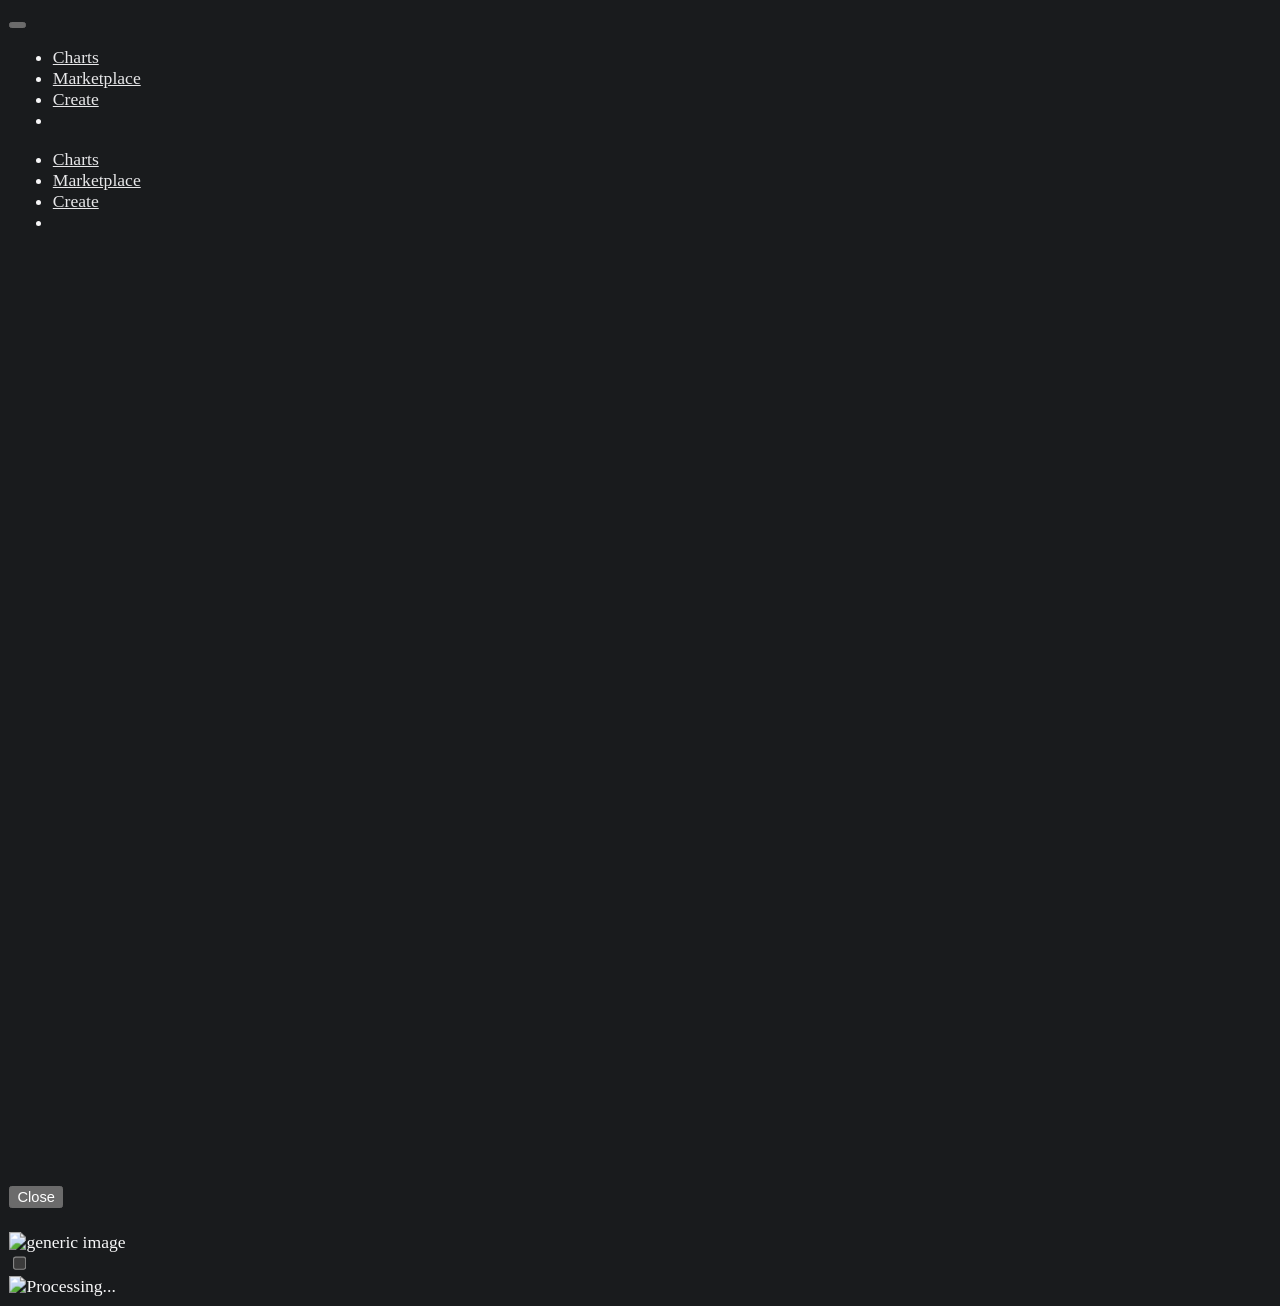
==== commit 43136fe6: "Restore the catalog React mount in the homepage" ====
--- a/index.html
+++ b/index.html
@@ -174,7 +174,7 @@
 <link rel="stylesheet" onerror="Roblox.BundleDetector && Roblox.BundleDetector.reportBundleError(this)" data-bundlename="CookieBannerV3" data-bundle-source="Main" href="https://css.rbxcdn.com/5ecfbd9e9320d9cc9e7f87ae35c6aa2f79f9fa66f7c839eb4f0b4269a8227677-CookieBannerV3.css" />
 <link rel="stylesheet" onerror="Roblox.BundleDetector && Roblox.BundleDetector.reportBundleError(this)" data-bundlename="Footer" data-bundle-source="Main" href="https://css.rbxcdn.com/8b759c6280a056ed34d6d00ba7fa7abacfb3009b8e93e677416723b0c1056cad-Footer.css" />
 
-    <link rel="canonical" href="marketplace.html" />
+    <link rel="canonical" href="index.html" />
     
 
     <link rel="alternate" href="marketplace.html" hreflang="x-default" />
@@ -426,7 +426,7 @@
 
         <div class="content" id="content">
             
-<iframe id="fakeroblox-marketplace-frame" title="FakeRoblox Marketplace" src="marketplace.html?embed=1" style="display:block;width:100%;min-height:calc(100vh - 60px);height:1200px;border:0;background:#191b1d;" loading="eager"></iframe>
+<div id="catalog-react-container"></div>
 
         </div>
     </main><!--Bootstrap Footer React Component -->
@@ -792,40 +792,7 @@
     <script onerror='Roblox.BundleDetector && Roblox.BundleDetector.reportBundleError(this)' data-monitor='true' data-bundlename='pageEnd' type='text/javascript' src='https://js.rbxcdn.com/148c82f7d764bc2e30465cb5fa9873b3.js'></script>
 
 
-<script>
-/* Search shortcut: send Headless Horseman searches to the Roblox Marketplace results. */
-(function () {
-  function redirectHeadless(input) {
-    if (!input || typeof input.value !== "string") return false;
-    if (/headless\s+horseman/i.test(input.value.trim())) {
-      window.location.href = "marketplace.html?search=Headless%20Horseman";
-      return true;
-    }
-    return false;
-  }
-
-  document.addEventListener("keydown", function (event) {
-    if (event.key !== "Enter") return;
-    var target = event.target;
-    if (target && /^(INPUT|TEXTAREA)$/i.test(target.tagName)) {
-      redirectHeadless(target);
-    }
-  }, true);
-
-  document.addEventListener("submit", function (event) {
-    var form = event.target;
-    if (!form || !form.querySelectorAll) return;
-    var inputs = form.querySelectorAll('input, textarea');
-    for (var i = 0; i < inputs.length; i++) {
-      if (redirectHeadless(inputs[i])) {
-        event.preventDefault();
-        event.stopPropagation();
-        return;
-      }
-    }
-  }, true);
-})();
-</script>
+
 
 
 
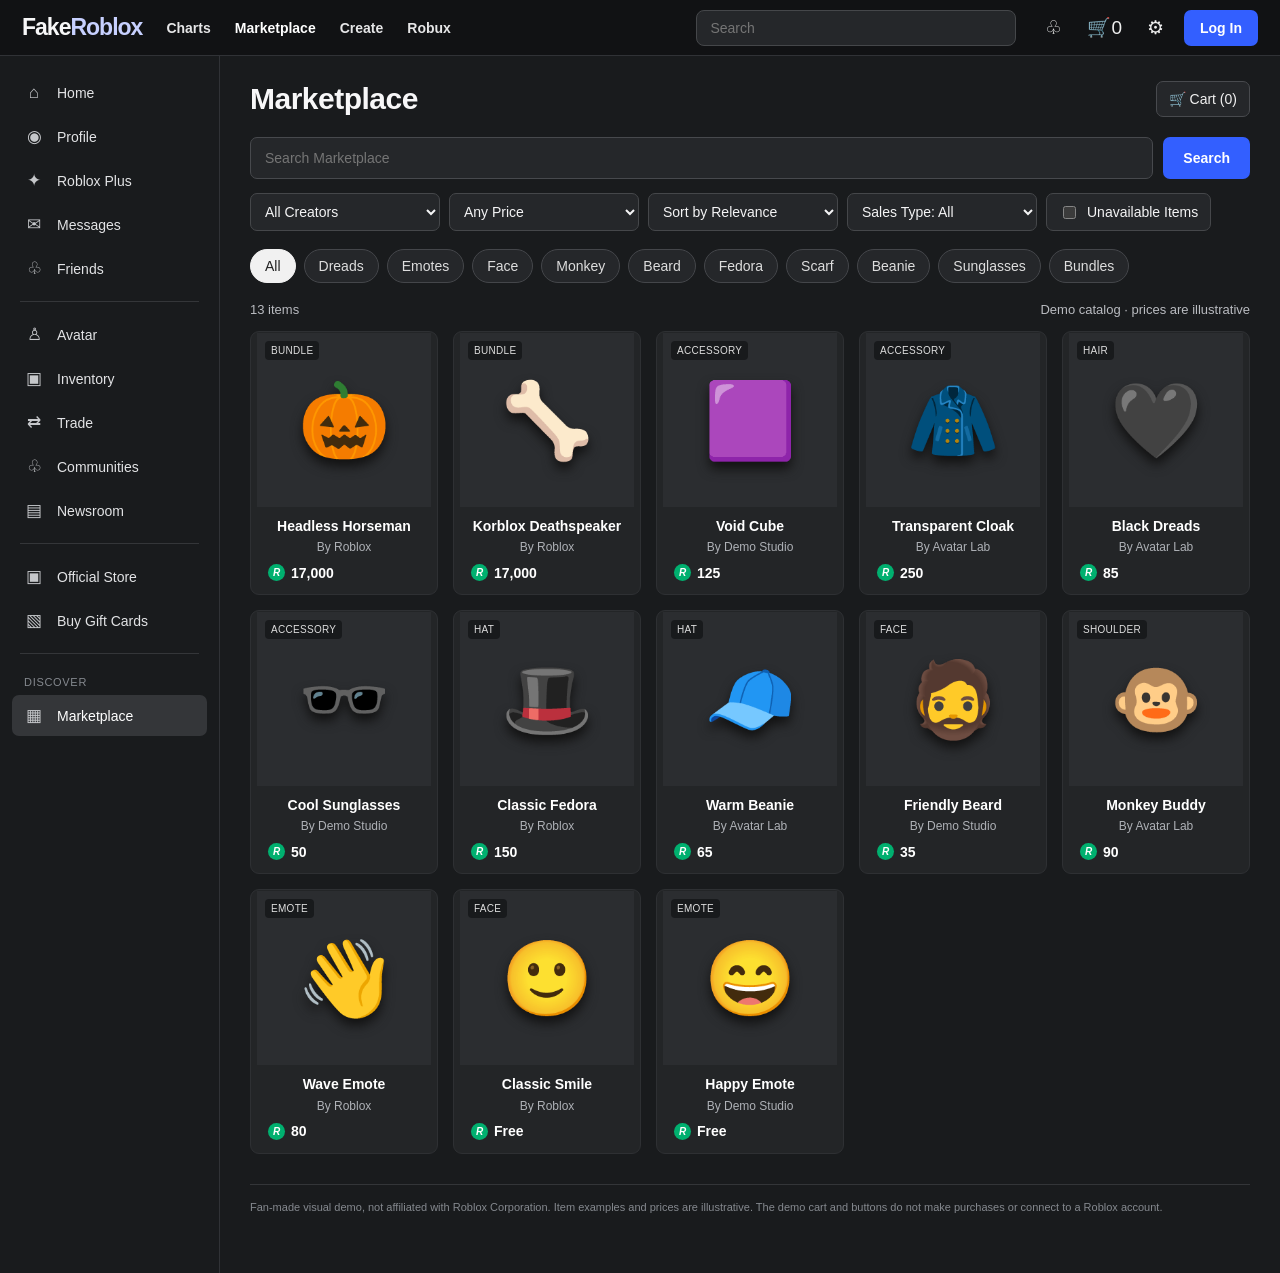
==== commit 0745ae75: "Fix broken homepage by restoring standalone demo marketplace" ====
--- a/index.html
+++ b/index.html
@@ -1,1048 +1,173 @@
-
-<!DOCTYPE html>
-<!--[if IE 8]><html class="ie8" ng-app="robloxApp"><![endif]-->
-<!--[if gt IE 8]><!-->
+<!doctype html>
 <html lang="en">
-<!--<![endif]-->
-<head data-machine-id="1433a0d8-d1d7-9ee2-7f10-32aeff478cfc">
-    <!-- MachineID: 1433a0d8-d1d7-9ee2-7f10-32aeff478cfc -->
-    <title>Shop Roblox Catalog, Marketplace &amp; Avatar Store | Roblox</title>
-
-<meta http-equiv="X-UA-Compatible" content="IE=edge,requiresActiveX=true" />
-<meta charset="UTF-8">
-<meta name="viewport" content="width=device-width, initial-scale=1">
-<meta name="author" content="Roblox Corporation" />
-<meta name="description" content="Customize your avatar with a never-ending marketplace of clothing options, accessories, gear, and more!" />
-<meta name="keywords" content="free games, online games, building games, virtual worlds, free mmo, gaming cloud, physics engine" />
-
-    <meta name="apple-itunes-app" content="app-id=431946152" />
+<head>
+<meta charset="utf-8"><meta name="viewport" content="width=device-width,initial-scale=1">
+<meta name="theme-color" content="#191b1d">
+<title>Marketplace | FakeRoblox</title>
+<style>
+:root{color-scheme:dark;--bg:#191b1d;--bar:#111214;--panel:#232527;--panel2:#2b2d30;--line:#3b3d40;--text:#f7f7f8;--muted:#bdbfc2;--blue:#335fff;--green:#00b06f}
+*{box-sizing:border-box}html,body{margin:0;min-height:100%;background:var(--bg);color:var(--text);font:14px Arial,Helvetica,sans-serif}body{min-height:100vh}a{color:inherit;text-decoration:none}button,input,select{font:inherit}button{cursor:pointer}
+.top{height:56px;background:var(--bar);border-bottom:1px solid #303236;display:flex;align-items:center;gap:24px;padding:0 22px;position:sticky;top:0;z-index:20}
+.brand{font-size:23px;font-weight:900;letter-spacing:-1px;white-space:nowrap}.brand span{color:#c7d0ff}.nav{display:flex;align-items:center;gap:24px;font-weight:600;white-space:nowrap}.nav a{color:#e6e6e7}.nav a:hover,.nav a.active{color:#fff}.global-search{margin-left:auto;width:min(320px,27vw);position:relative}.global-search input{height:36px;width:100%;border:1px solid #45474a;border-radius:8px;background:#25272a;color:#fff;padding:0 13px;outline:none}.global-search input:focus,.filter input:focus{border-color:#8496ff}.top-actions{display:flex;align-items:center;gap:15px;color:#eee;white-space:nowrap}.top-icon{border:0;background:transparent;color:#eee;font-size:19px;padding:5px}.login{border:0;border-radius:7px;background:var(--blue);color:#fff;padding:10px 16px;font-weight:700}
+.shell{display:grid;grid-template-columns:220px minmax(0,1fr);min-height:calc(100vh - 56px)}.sidebar{border-right:1px solid #303236;padding:17px 12px 24px;background:var(--bg)}.side-link{display:flex;align-items:center;gap:13px;padding:10px 12px;border-radius:7px;color:#e2e3e5;margin-bottom:3px;font-size:14px}.side-link .ico{width:20px;text-align:center;font-size:17px;color:#c5c7ca}.side-link:hover,.side-link.active{background:#343639;color:#fff}.side-divider{height:1px;background:#343639;margin:12px 8px}.sidebar-label{font-size:11px;text-transform:uppercase;letter-spacing:.7px;color:#85898f;padding:10px 12px 7px}
+main{min-width:0;padding:25px 30px 60px;max-width:1600px;width:100%;margin:0 auto}.page-head{display:flex;align-items:center;justify-content:space-between;gap:16px;margin-bottom:20px}h1{font-size:30px;letter-spacing:-.5px;margin:0;font-weight:750}.head-actions{display:flex;gap:9px;align-items:center}.round-btn{height:36px;padding:0 12px;border:1px solid #484a4e;background:#25272a;color:#f2f2f2;border-radius:7px}
+.catalog-search{display:flex;gap:10px;margin-bottom:14px}.catalog-search input{height:42px;flex:1;min-width:100px;border:1px solid #47494d;border-radius:7px;background:#25272a;color:#fff;padding:0 14px;outline:none}.search-btn{background:#335fff;border:0;color:#fff;border-radius:7px;padding:0 20px;font-weight:700}
+.filters{display:flex;align-items:center;gap:9px;flex-wrap:wrap;margin-bottom:17px}.filter{height:38px;min-width:130px;max-width:190px;flex:1;border:1px solid #45474a;border-radius:7px;background:#25272a;color:#f4f4f5;padding:0 10px;outline:none}.filter option{background:#25272a}.filter.check{flex:0 0 auto;display:flex;align-items:center;gap:8px;padding:0 12px;min-width:unset}.filter.check input{accent-color:#335fff}
+.chips{display:flex;gap:8px;overflow-x:auto;padding:1px 0 14px;margin-bottom:5px;scrollbar-width:thin}.chip{border:1px solid #44464a;border-radius:18px;background:#25272a;color:#ddd;padding:8px 14px;white-space:nowrap}.chip:hover,.chip.active{background:#f1f1f1;color:#222;border-color:#f1f1f1}
+.result-row{display:flex;align-items:center;justify-content:space-between;color:#b9bbc0;font-size:13px;margin:3px 0 14px}.grid{display:grid;grid-template-columns:repeat(5,minmax(0,1fr));gap:15px}.card{min-width:0;cursor:pointer;border-radius:9px;overflow:hidden;background:#232527;border:1px solid #2e3033;transition:transform .14s,border-color .14s}.card:hover{transform:translateY(-2px);border-color:#5c5f65}.thumb{height:auto;aspect-ratio:1/1;background:#2b2d30;display:flex;align-items:center;justify-content:center;position:relative;overflow:hidden}.thumb img{width:100%;height:100%;object-fit:cover}.emoji{font-size:74px;filter:drop-shadow(0 7px 6px #111)}.item-label{position:absolute;left:8px;top:8px;border-radius:4px;background:#161719d9;color:#ddd;padding:4px 6px;font-size:10px;text-transform:uppercase;letter-spacing:.3px}.card-info{padding:10px 11px 12px}.item-name{font-size:14px;font-weight:700;line-height:1.3;white-space:nowrap;overflow:hidden;text-overflow:ellipsis;margin-bottom:5px}.creator{font-size:12px;color:#aeb1b6;white-space:nowrap;overflow:hidden;text-overflow:ellipsis;margin-bottom:10px}.price-line{display:flex;align-items:center;gap:6px;font-weight:750}.robux{width:17px;height:17px;display:inline-flex;align-items:center;justify-content:center;border-radius:50%;background:#00b06f;color:white;font-size:10px;font-weight:900;font-style:italic}.empty{padding:60px 15px;text-align:center;color:#bfc1c4;grid-column:1/-1}.empty h2{color:#fff;font-size:20px}.disclaimer{font-size:11px;color:#85898f;margin-top:30px;border-top:1px solid #333538;padding-top:16px}
+.error-state{position:fixed;inset:0;z-index:50;background:#fff;color:#333;display:none;align-items:center;justify-content:center;font:16px Arial,sans-serif;text-align:center;padding:24px}.error-state.visible{display:flex}.error-inner{max-width:460px}.error-inner h2{font-size:21px;font-weight:500;margin:0 0 12px}.error-inner p{color:#666;line-height:1.5}
+.modal-backdrop{position:fixed;inset:0;background:#000b;z-index:40;display:none;align-items:center;justify-content:center;padding:20px}.modal-backdrop.open{display:flex}.modal{background:#232527;border:1px solid #414348;border-radius:12px;width:min(760px,100%);max-height:90vh;overflow:auto;display:grid;grid-template-columns:1fr 1fr;gap:22px;padding:22px;position:relative}.modal-image{aspect-ratio:1;background:#2b2d30;border-radius:8px;display:flex;align-items:center;justify-content:center;overflow:hidden}.modal-image img{width:100%;height:100%;object-fit:contain}.modal-image .emoji{font-size:110px}.modal h2{font-size:25px;margin:8px 0}.modal .description{color:#c2c4c8;line-height:1.6;margin:16px 0}.modal-close{position:absolute;right:12px;top:10px;border:0;background:transparent;color:#eee;font-size:26px}.modal-price{font-size:24px;font-weight:800;display:flex;align-items:center;gap:8px;margin:22px 0}.modal-actions{display:flex;gap:9px}.primary,.secondary{flex:1;min-height:42px;border-radius:7px;font-weight:700}.primary{border:0;background:#335fff;color:white}.secondary{border:1px solid #5a5d61;background:#343639;color:#fff}.toast{position:fixed;z-index:60;bottom:20px;left:50%;transform:translateX(-50%);background:#292b2e;border:1px solid #55585d;color:white;border-radius:8px;padding:12px 17px;display:none;max-width:90vw}.toast.show{display:block}
+@media(max-width:1200px){.grid{grid-template-columns:repeat(4,minmax(0,1fr))}.shell{grid-template-columns:200px minmax(0,1fr)}main{padding:24px 22px}.nav{gap:15px}.top{gap:18px}}
+@media(max-width:900px){.grid{grid-template-columns:repeat(3,minmax(0,1fr))}.shell{grid-template-columns:66px minmax(0,1fr)}.sidebar{padding:14px 7px}.side-link{justify-content:center;padding:11px 5px}.side-link .label,.sidebar-label,.side-divider{display:none}.side-link .ico{font-size:20px}.nav{display:none}.global-search{width:auto;flex:1}.top-actions{gap:7px}}
+@media(max-width:600px){.top{height:auto;min-height:56px;padding:10px 12px;gap:12px;flex-wrap:wrap}.brand{font-size:21px}.global-search{order:3;flex-basis:100%;width:100%}.top-actions{margin-left:auto}.top-actions .top-icon:nth-child(2){display:none}.shell{grid-template-columns:1fr}.sidebar{display:flex;gap:4px;overflow-x:auto;border-right:0;border-bottom:1px solid #303236;padding:8px}.side-link{flex:0 0 auto;margin:0;padding:8px 10px}.side-link .label{display:inline;font-size:12px}.side-link .ico{font-size:16px;width:auto}main{padding:20px 12px 40px}.page-head{align-items:flex-start}h1{font-size:27px}.head-actions .round-btn{font-size:12px;padding:0 8px}.filters{gap:7px}.filter{min-width:calc(50% - 5px);max-width:none}.filter.check{min-width:unset}.grid{grid-template-columns:repeat(2,minmax(0,1fr));gap:10px}.thumb{aspect-ratio:1}.emoji{font-size:62px}.card-info{padding:9px}.item-name{font-size:13px}.modal{grid-template-columns:1fr;gap:15px;padding:16px}.modal-image{max-height:260px}.modal h2{font-size:22px}.modal-close{background:#232527;border-radius:50%;z-index:1}}
 
 
-    <link rel="apple-touch-icon" href="https://images.rbxcdn.com/905bd722ee0a6ceda3caacde54c0b081.png" />
+/* Catalog styling tuned to the Roblox desktop Marketplace, especially when embedded on home. */
+body.embed-mode .page-head{margin:0 0 18px;justify-content:flex-start}
+body.embed-mode h1{font-size:24px;font-weight:700;letter-spacing:0;margin:0}
+body.embed-mode .head-actions{display:none}
+body.embed-mode .catalog-search{gap:8px;margin-bottom:14px}
+body.embed-mode .catalog-search input{height:40px;border-radius:8px;background:#393b3e;border:1px solid #393b3e;padding:0 14px}
+body.embed-mode .search-btn{width:42px;min-width:42px;padding:0;font-size:0;background:#393b3e;border:1px solid #505257;position:relative}
+body.embed-mode .search-btn:after{content:"⌕";font-size:25px;line-height:1;position:absolute;inset:4px 0 0}
+body.embed-mode .filters{gap:8px;margin-bottom:14px}
+body.embed-mode .filter{height:36px;min-width:125px;border-radius:8px;background:#393b3e;border-color:#393b3e;color:#f7f7f8}
+body.embed-mode .filter.check{background:transparent;border-color:transparent;padding-left:2px}
+body.embed-mode .chips{gap:8px;padding:2px 0 13px;margin-bottom:3px}
+body.embed-mode .chip{background:#393b3e;border-color:#393b3e;border-radius:18px;padding:8px 13px;color:#f7f7f8;font-weight:600}
+body.embed-mode .chip.active{background:#f7f7f8;border-color:#f7f7f8;color:#191b1d}
+body.embed-mode .result-row{margin:2px 0 12px;color:#bdbfc2}
+body.embed-mode .result-row span:last-child{display:none}
+body.embed-mode .grid{grid-template-columns:repeat(6,minmax(0,1fr));gap:18px 14px}
+body.embed-mode .card{border:0;border-radius:0;background:transparent;box-shadow:none;text-align:left}
+body.embed-mode .card:hover{transform:none;border-color:transparent}
+body.embed-mode .thumb{border-radius:8px;background:#393b3e;aspect-ratio:1/1}
+body.embed-mode .thumb img{object-fit:contain;padding:0}
+body.embed-mode .emoji{font-size:clamp(42px,5vw,68px)}
+body.embed-mode .item-label{display:none}
+body.embed-mode .card-info{padding:9px 2px 3px}
+body.embed-mode .item-name{font-size:14px;font-weight:600;margin-bottom:4px;color:#f7f7f8}
+body.embed-mode .creator{font-size:12px;margin-bottom:6px;color:#bdbfc2}
+body.embed-mode .price-line{font-size:14px;font-weight:600;gap:6px;color:#f7f7f8}
+body.embed-mode .robux{width:16px;height:16px;font-size:9px;flex-shrink:0}
+body.embed-mode .disclaimer{display:none}
+@media(max-width:1250px){body.embed-mode .grid{grid-template-columns:repeat(5,minmax(0,1fr))}}
+@media(max-width:1000px){body.embed-mode .grid{grid-template-columns:repeat(4,minmax(0,1fr))}}
+@media(max-width:700px){body.embed-mode .grid{grid-template-columns:repeat(3,minmax(0,1fr))}body.embed-mode main{padding:16px 12px 30px}}
+@media(max-width:480px){body.embed-mode .grid{grid-template-columns:repeat(2,minmax(0,1fr))}body.embed-mode .filter{min-width:calc(50% - 8px);max-width:none}body.embed-mode .filter.check{min-width:unset}}
 
-
-<script type="application/ld+json">
-    {"@context":"https://schema.org","@type":"Organization","name":"Roblox","email":"info@roblox.com","url":"https://www.roblox.com/","image":"https://images.rbxcdn.com/fc3f3e3158fc20ebb5ccc972064ebfe6.png","logo":"https://images.rbxcdn.com/fc3f3e3158fc20ebb5ccc972064ebfe6.png","sameAs":["https://www.facebook.com/roblox/","https://twitter.com/roblox","https://www.linkedin.com/company/147977","https://www.instagram.com/roblox/","https://www.youtube.com/user/roblox","https://www.twitch.tv/roblox"]}
+/* Embedded mode: show only the catalog inside the existing homepage shell. */
+body.embed-mode .top,body.embed-mode .sidebar{display:none!important}
+body.embed-mode .shell{display:block;min-height:0}
+body.embed-mode main{max-width:none;width:100%;padding:20px 22px 40px}
+body.embed-mode .disclaimer{margin-top:20px}
+@media(max-width:600px){body.embed-mode main{padding:16px 10px 30px}}
+</style>
+</head>
+<body>
+<header class="top">
+<a class="brand" href="index.html" aria-label="FakeRoblox home">Fake<span>Roblox</span></a>
+<nav class="nav" aria-label="Main navigation"><a href="index.html">Charts</a><a class="active" href="marketplace.html">Marketplace</a><a href="#" data-action="create">Create</a><a href="#" data-action="robux">Robux</a></nav>
+<form class="global-search" id="globalForm"><input id="globalInput" placeholder="Search" aria-label="Search"></form>
+<div class="top-actions"><button class="top-icon" aria-label="Notifications" data-action="notifications">♧</button><button class="top-icon" aria-label="Shopping cart" id="cartButton">🛒<span id="cartCount">0</span></button><button class="top-icon" aria-label="Settings" data-action="settings">⚙</button><button class="login" id="loginButton">Log In</button></div>
+</header>
+<div class="shell">
+<aside class="sidebar" aria-label="Sidebar">
+<a class="side-link" href="index.html"><span class="ico">⌂</span><span class="label">Home</span></a>
+<a class="side-link" href="#" data-action="profile"><span class="ico">◉</span><span class="label">Profile</span></a>
+<a class="side-link" href="#" data-action="plus"><span class="ico">✦</span><span class="label">Roblox Plus</span></a>
+<a class="side-link" href="#" data-action="messages"><span class="ico">✉</span><span class="label">Messages</span></a>
+<a class="side-link" href="#" data-action="friends"><span class="ico">♧</span><span class="label">Friends</span></a>
+<div class="side-divider"></div>
+<a class="side-link" href="marketplace.html"><span class="ico">♙</span><span class="label">Avatar</span></a>
+<a class="side-link" href="#" data-action="inventory"><span class="ico">▣</span><span class="label">Inventory</span></a>
+<a class="side-link" href="#" data-action="trade"><span class="ico">⇄</span><span class="label">Trade</span></a>
+<a class="side-link" href="#" data-action="communities"><span class="ico">♧</span><span class="label">Communities</span></a>
+<a class="side-link" href="#" data-action="news"><span class="ico">▤</span><span class="label">Newsroom</span></a>
+<div class="side-divider"></div>
+<a class="side-link" href="#" data-action="store"><span class="ico">▣</span><span class="label">Official Store</span></a>
+<a class="side-link" href="#" data-action="giftcards"><span class="ico">▧</span><span class="label">Buy Gift Cards</span></a>
+<div class="side-divider"></div><div class="sidebar-label">Discover</div>
+<a class="side-link active" href="marketplace.html"><span class="ico">▦</span><span class="label">Marketplace</span></a>
+</aside>
+<main>
+<div class="page-head"><h1>Marketplace</h1><div class="head-actions"><button class="round-btn" id="cartTop">🛒 Cart (<span id="cartCount2">0</span>)</button></div></div>
+<form class="catalog-search" id="catalogForm"><input id="catalogInput" placeholder="Search Marketplace" aria-label="Search Marketplace"><button class="search-btn" type="submit">Search</button></form>
+<div class="filters">
+<select class="filter" id="creatorFilter" aria-label="Creator"><option value="all">All Creators</option><option value="Roblox">Roblox</option><option value="Demo Studio">Demo Studio</option><option value="Avatar Lab">Avatar Lab</option></select>
+<select class="filter" id="priceFilter" aria-label="Price"><option value="all">Any Price</option><option value="free">Free</option><option value="paid">Paid</option><option value="under100">Under 100</option><option value="under1000">Under 1,000</option></select>
+<select class="filter" id="sortFilter" aria-label="Sort by"><option value="relevance">Sort by Relevance</option><option value="low">Price: Low to High</option><option value="high">Price: High to Low</option><option value="name">Name: A to Z</option></select>
+<select class="filter" id="salesFilter" aria-label="Sales type"><option value="all">Sales Type: All</option><option value="on-sale">On Sale</option><option value="off-sale">Off Sale</option></select>
+<label class="filter check"><input id="unavailableFilter" type="checkbox"> Unavailable Items</label>
+</div>
+<div class="chips" id="categories"><button class="chip active" data-category="All">All</button><button class="chip" data-category="dreads">Dreads</button><button class="chip" data-category="emotes">Emotes</button><button class="chip" data-category="face">Face</button><button class="chip" data-category="monkey">Monkey</button><button class="chip" data-category="beard">Beard</button><button class="chip" data-category="fedora">Fedora</button><button class="chip" data-category="scarf">Scarf</button><button class="chip" data-category="beanie">Beanie</button><button class="chip" data-category="sunglasses">Sunglasses</button><button class="chip" data-category="bundle">Bundles</button></div>
+<div class="result-row"><span id="resultCount">Items</span><span>Demo catalog · prices are illustrative</span></div>
+<div class="grid" id="itemGrid" aria-live="polite"></div>
+<div class="disclaimer">Fan-made visual demo, not affiliated with Roblox Corporation. Item examples and prices are illustrative. The demo cart and buttons do not make purchases or connect to a Roblox account.</div>
+</main>
+</div>
+<div class="modal-backdrop" id="modalBackdrop" role="dialog" aria-modal="true" aria-labelledby="modalTitle"><section class="modal"><button class="modal-close" id="modalClose" aria-label="Close">×</button><div class="modal-image" id="modalImage"></div><div><div class="item-label" style="position:static;display:inline-block" id="modalType">ITEM</div><h2 id="modalTitle">Item</h2><div class="creator" id="modalCreator"></div><div class="description" id="modalDescription"></div><div class="modal-price"><span class="robux">R</span><span id="modalPrice"></span></div><div class="modal-actions"><button class="primary" id="modalBuy">Buy</button><button class="secondary" id="modalCart">Add to Cart</button></div><p style="font-size:11px;color:#92969c;line-height:1.5">Demo only — no real purchase or account connection.</p></div></section></div>
+<div class="error-state" id="errorState"><div class="error-inner"><h2>Catalog temporarily unavailable.</h2><p>Please try again later.</p><button class="round-btn" id="retryButton">Try Again</button></div></div>
+<div class="toast" id="toast" role="status"></div>
+<script>
+if(new URLSearchParams(window.location.search).get("embed")==="1")document.body.classList.add("embed-mode");
+const items=[
+{id:201,name:"Headless Horseman",creator:"Roblox",price:17000,category:"bundle",emoji:"🎃",image:"",label:"Bundle",description:"The classic Headless Horseman bundle. This demo card uses sample information; live availability and purchasing are not connected.",image:"",onSale:true,unavailable:false},
+{id:202,name:"Korblox Deathspeaker",creator:"Roblox",price:17000,category:"bundle",emoji:"🦴",label:"Bundle",description:"A fantasy-inspired avatar bundle shown here as a demo catalog item.",onSale:true,unavailable:false},
+{id:203,name:"Void Cube",creator:"Demo Studio",price:125,category:"face",emoji:"🟪",label:"Accessory",description:"A mysterious void-themed accessory for this demo catalog.",onSale:true,unavailable:false},
+{id:204,name:"Transparent Cloak",creator:"Avatar Lab",price:250,category:"scarf",emoji:"🧥",label:"Accessory",description:"A cloak-style avatar accessory example.",onSale:true,unavailable:false},
+{id:205,name:"Black Dreads",creator:"Avatar Lab",price:85,category:"dreads",emoji:"🖤",label:"Hair",description:"Dark dreadlock hair accessory sample.",onSale:true,unavailable:false},
+{id:206,name:"Cool Sunglasses",creator:"Demo Studio",price:50,category:"sunglasses",emoji:"🕶️",label:"Accessory",description:"A pair of sunglasses for the sample catalog.",onSale:true,unavailable:false},
+{id:207,name:"Classic Fedora",creator:"Roblox",price:150,category:"fedora",emoji:"🎩",label:"Hat",description:"A classic fedora-style hat sample.",onSale:true,unavailable:false},
+{id:208,name:"Warm Beanie",creator:"Avatar Lab",price:65,category:"beanie",emoji:"🧢",label:"Hat",description:"A simple beanie hat sample.",onSale:true,unavailable:false},
+{id:209,name:"Friendly Beard",creator:"Demo Studio",price:35,category:"beard",emoji:"🧔",label:"Face",description:"A beard accessory sample.",onSale:true,unavailable:false},
+{id:210,name:"Monkey Buddy",creator:"Avatar Lab",price:90,category:"monkey",emoji:"🐵",label:"Shoulder",description:"A playful monkey-themed sample accessory.",onSale:true,unavailable:false},
+{id:211,name:"Wave Emote",creator:"Roblox",price:80,category:"emotes",emoji:"👋",label:"Emote",description:"An emote example in the demo catalog.",onSale:true,unavailable:false},
+{id:212,name:"Classic Smile",creator:"Roblox",price:0,category:"face",emoji:"🙂",label:"Face",description:"A free face example.",onSale:true,unavailable:false},
+{id:213,name:"Unavailable Crown",creator:"Demo Studio",price:500,category:"fedora",emoji:"👑",label:"Hat",description:"An unavailable sample item. Turn on Unavailable Items to include it.",onSale:false,unavailable:true},
+{id:214,name:"Limited Scarf",creator:"Avatar Lab",price:110,category:"scarf",emoji:"🧣",label:"Accessory",description:"A scarf accessory example.",onSale:false,unavailable:true},
+{id:215,name:"Happy Emote",creator:"Demo Studio",price:0,category:"emotes",emoji:"😄",label:"Emote",description:"A free sample emote.",onSale:true,unavailable:false}
+];
+let category="All",query="",selected=null,cart=[];
+const grid=document.getElementById("itemGrid"),toast=document.getElementById("toast");
+function notify(text){toast.textContent=text;toast.classList.add("show");clearTimeout(notify.timer);notify.timer=setTimeout(()=>toast.classList.remove("show"),2600)}
+function robuxPrice(price){return price===0?"Free":price.toLocaleString("en-US")}
+function filteredItems(){
+let list=items.filter(i=>(category==="All"||i.category===category)&&(!query||(i.name+" "+i.creator+" "+i.category).toLowerCase().includes(query.toLowerCase()))&&(document.getElementById("creatorFilter").value==="all"||i.creator===document.getElementById("creatorFilter").value));
+const p=document.getElementById("priceFilter").value;
+list=list.filter(i=>p==="all"||(p==="free"&&i.price===0)||(p==="paid"&&i.price>0)||(p==="under100"&&i.price>0&&i.price<100)||(p==="under1000"&&i.price>0&&i.price<1000));
+const sale=document.getElementById("salesFilter").value;
+list=list.filter(i=>(sale==="all"||(sale==="on-sale"&&i.onSale)||(sale==="off-sale"&&!i.onSale))&&(document.getElementById("unavailableFilter").checked||!i.unavailable));
+const sort=document.getElementById("sortFilter").value;
+if(sort==="low")list.sort((a,b)=>a.price-b.price);if(sort==="high")list.sort((a,b)=>b.price-a.price);if(sort==="name")list.sort((a,b)=>a.name.localeCompare(b.name));
+return list}
+function draw(){
+const list=filteredItems();document.getElementById("resultCount").textContent=list.length+" items";
+grid.innerHTML="";
+if(!list.length){grid.innerHTML='<div class="empty"><h2>No items found</h2><p>Try changing your search or filters.</p></div>';return}
+list.forEach(item=>{const card=document.createElement("button");card.className="card";card.type="button";card.setAttribute("aria-label","View "+item.name);card.innerHTML='<div class="thumb"><span class="emoji" aria-hidden="true">'+item.emoji+'</span><span class="item-label">'+(item.unavailable?"Unavailable":item.label)+'</span></div><div class="card-info"><div class="item-name"></div><div class="creator"></div><div class="price-line"><span class="robux">R</span><span>'+robuxPrice(item.price)+'</span></div></div>';if(item.image){const im=document.createElement("img");im.src=item.image;im.alt=item.name;im.onload=()=>{const em=card.querySelector(".thumb .emoji");if(em)em.style.display="none"};card.querySelector(".thumb").prepend(im)}card.querySelector(".item-name").textContent=item.name;card.querySelector(".creator").textContent="By "+item.creator;card.addEventListener("click",()=>openItem(item));grid.appendChild(card)});
+}
+function openItem(item){selected=item;document.getElementById("modalTitle").textContent=item.name;document.getElementById("modalCreator").textContent="By "+item.creator;document.getElementById("modalDescription").textContent=item.description;document.getElementById("modalPrice").textContent=robuxPrice(item.price);document.getElementById("modalType").textContent=item.label;document.getElementById("modalImage").innerHTML=item.image?'<img src="'+item.image+'" alt="">':'<span class="emoji">'+item.emoji+'</span>';document.getElementById("modalBackdrop").classList.add("open")}
+function closeModal(){document.getElementById("modalBackdrop").classList.remove("open")}
+function updateCart(){document.getElementById("cartCount").textContent=cart.length;document.getElementById("cartCount2").textContent=cart.length}
+function addCart(item){if(cart.some(x=>x.id===item.id)){notify(item.name+" is already in your demo cart.");return}cart.push(item);updateCart();notify(item.name+" added to demo cart.")}
+function searchNow(value){query=value.trim();draw()}
+document.getElementById("catalogForm").addEventListener("submit",e=>{e.preventDefault();searchNow(document.getElementById("catalogInput").value)});
+document.getElementById("globalForm").addEventListener("submit",e=>{e.preventDefault();const v=document.getElementById("globalInput").value;document.getElementById("catalogInput").value=v;searchNow(v);document.querySelector("main").scrollIntoView({behavior:"smooth"})});
+["creatorFilter","priceFilter","sortFilter","salesFilter","unavailableFilter"].forEach(id=>document.getElementById(id).addEventListener("change",draw));
+document.getElementById("categories").addEventListener("click",e=>{const b=e.target.closest("button[data-category]");if(!b)return;category=b.dataset.category;document.querySelectorAll(".chip").forEach(x=>x.classList.toggle("active",x===b));draw()});
+document.getElementById("modalClose").addEventListener("click",closeModal);document.getElementById("modalBackdrop").addEventListener("click",e=>{if(e.target.id==="modalBackdrop")closeModal()});document.addEventListener("keydown",e=>{if(e.key==="Escape")closeModal()});
+document.getElementById("modalBuy").addEventListener("click",()=>notify("Demo only — no real purchase was made."));document.getElementById("modalCart").addEventListener("click",()=>selected&&addCart(selected));
+function showCart(){if(!cart.length){notify("Your demo cart is empty.");return}notify("Demo cart: "+cart.map(x=>x.name).join(", "))}
+document.getElementById("cartButton").addEventListener("click",showCart);document.getElementById("cartTop").addEventListener("click",showCart);
+document.getElementById("loginButton").addEventListener("click",()=>notify("Demo login is not connected to Roblox."));
+document.querySelectorAll("[data-action]").forEach(el=>el.addEventListener("click",e=>{e.preventDefault();notify(el.dataset.action==="robux"?"Robux is not connected in this demo.":el.dataset.action==="create"?"Creation tools are not connected in this demo.":"This section is a visual demo and is not connected to a Roblox account.")}));
+document.getElementById("retryButton").addEventListener("click",()=>document.getElementById("errorState").classList.remove("visible"));
+/* Set window.DEMO_CATALOG_ERROR = true in dev tools to preview the separate light error state. */
+if(window.DEMO_CATALOG_ERROR===true)document.getElementById("errorState").classList.add("visible");
+draw();
+/* Load the official public thumbnail for bundle 201 when Roblox thumbnail service is available. */
+fetch("https://thumbnails.roblox.com/v1/bundles/thumbnails?bundleIds=201&size=420x420&format=Png&isCircular=false").then(r=>r.ok?r.json():Promise.reject()).then(d=>{const url=d&&d.data&&d.data[0]&&d.data[0].imageUrl;if(url){items[0].image=url;draw()}}).catch(()=>{});
 </script>
-    <meta property="og:site_name" content="Roblox" />
-    <meta property="og:title" content="Catalog - Roblox" />
-    <meta property="og:type" content="catalog" />
-        <meta property="og:url" content="marketplace.html" />
-    <meta property="og:description" content="Customize your avatar with a never-ending marketplace of clothing options, accessories, gear, and more!" />
-            <meta property="og:image" content="https://images.rbxcdn.com/28ab48fcd5d5b19b03c126d2b6aef4b8.jpg" />
-    <meta property="fb:app_id" content="190191627665278">
-    <meta name="twitter:card">
-    <meta name="twitter:site">
-    <meta name="twitter:title" content="Roblox">
-    <meta name="twitter:description" content="Customize your avatar with a never-ending marketplace of clothing options, accessories, gear, and more!">
-    <meta name="twitter:creator">
-            <meta name=twitter:image1 content="https://images.rbxcdn.com/98d711725b1a4e84666b34315d5454f0.jpg" />
-    <meta name="twitter:app:country" content="US">
-    <meta name="twitter:app:name:iphone" content="Roblox Mobile">
-    <meta name="twitter:app:id:iphone" content="431946152">
-    <meta name="twitter:app:url:iphone">
-    <meta name="twitter:app:name:ipad" content="Roblox Mobile">
-    <meta name="twitter:app:id:ipad" content="431946152">
-    <meta name="twitter:app:url:ipad">
-    <meta name="twitter:app:name:googleplay" content="Roblox">
-    <meta name="twitter:app:id:googleplay" content="com.roblox.client">
-    <meta name="twitter:app:url:googleplay" />
-
-<meta ng-csp="no-unsafe-eval">
-
-    <meta name="user-data"
-          data-userid="1043484868"
-          data-name="jordanfafard"
-          data-displayName="mm2goat"
-          data-isunder13="false" 
-          data-created="04/16/2019 23:49:23" 
-          data-ispremiumuser="false"
-          data-membership=""
-          data-hasverifiedbadge="false"/>
-
-<meta name="locale-data"
-      data-language-code="en_us"
-      data-language-name="English (United States)"
-      data-url-locale=""
-      data-override-language-header="false" />
-<meta name="device-meta"
-      data-device-type="computer"
-      data-is-in-app="false"
-      data-is-desktop="true"
-      data-is-phone="false"
-      data-is-tablet="false"
-      data-is-console="false"
-      data-is-android-app="false"
-      data-is-ios-app="false"
-      data-is-uwp-app="false"
-      data-is-xbox-app="false"
-      data-is-amazon-app="false"
-      data-is-win32-app="false"
-      data-is-studio="false"
-      data-is-game-client-browser="false"
-      data-is-ios-device="false"
-      data-is-android-device="false"
-      data-is-universal-app="false"
-      data-app-type="unknown"
-      data-is-chrome-os="false"
-      data-is-pcgdk-app="false"
-      data-is-samsung-galaxy-store-app="false"
-/>
-
-
-<meta name="environment-meta" data-domain="roblox.com"    data-is-testing-site="false" />
-<meta name="notification-stream-migration-data"
-      data-react-bell-enabled="True"
-      data-react-friend-request-card-enabled="True"
-      data-react-private-message-card-enabled="True"
-      data-react-game-update-card-enabled="True"
-      data-react-group-membership-card-enabled="True"
-      data-react-test-notification-card-enabled="True"
-      data-react-developer-metrics-card-enabled="True"
-      data-react-stream-enabled="True"
-      data-react-stream-embedded-enabled="True"
-      data-react-stream-experiment-enabled="True" />
-<meta name="top-nav-migration-data"
-      data-foundation-enabled="True"
-      data-foundation-experiment-enabled="True" />
-<meta name="top-search-results-data" data-enabled="False" />
-
-    <meta name="request-context-data"
-        data-request-country-code="CA"/>
-
-
-<meta id="roblox-display-names" data-enabled="true"></meta><meta name="hardware-backed-authentication-data"
-      data-is-secure-authentication-intent-enabled="true"
-      data-is-bound-auth-token-enabled="true"
-      data-bound-auth-token-whitelist="{&quot;Whitelist&quot;:[{&quot;apiSite&quot;:&quot;auth.roblox.com&quot;,&quot;sampleRate&quot;:&quot;100&quot;},{&quot;apiSite&quot;:&quot;accountsettings.roblox.com&quot;,&quot;sampleRate&quot;:&quot;100&quot;},{&quot;apiSite&quot;:&quot;inventory.roblox.com&quot;,&quot;sampleRate&quot;:&quot;100&quot;},{&quot;apiSite&quot;:&quot;accountinformation.roblox.com&quot;,&quot;sampleRate&quot;:&quot;100&quot;}, {&quot;apiSite&quot;:&quot;billing.roblox.com&quot;,&quot;sampleRate&quot;:&quot;100&quot;}, {&quot;apiSite&quot;:&quot;premiumfeatures.roblox.com&quot;,&quot;sampleRate&quot;:&quot;100&quot;}, {&quot;apiSite&quot;:&quot;trades.roblox.com&quot;,&quot;sampleRate&quot;:&quot;100&quot;}, {&quot;apiSite&quot;:&quot;groups.roblox.com&quot;,&quot;sampleRate&quot;:&quot;100&quot;}, {&quot;apiSite&quot;:&quot;adconfiguration.roblox.com&quot;,&quot;sampleRate&quot;:&quot;100&quot;},  {&quot;apiSite&quot;:&quot;ads.roblox.com&quot;,&quot;sampleRate&quot;:&quot;100&quot;}, {&quot;apiSite&quot;:&quot;assetdelivery.roblox.com&quot;,&quot;sampleRate&quot;:&quot;100&quot;}, {&quot;apiSite&quot;:&quot;avatar.roblox.com&quot;,&quot;sampleRate&quot;:&quot;100&quot;}, {&quot;apiSite&quot;:&quot;badges.roblox.com&quot;,&quot;sampleRate&quot;:&quot;100&quot;}, {&quot;apiSite&quot;:&quot;catalog.roblox.com&quot;,&quot;sampleRate&quot;:&quot;100&quot;}, {&quot;apiSite&quot;:&quot;chat.roblox.com&quot;,&quot;sampleRate&quot;:&quot;100&quot;}, {&quot;apiSite&quot;:&quot;chatmoderation.roblox.com&quot;,&quot;sampleRate&quot;:&quot;100&quot;}, {&quot;apiSite&quot;:&quot;clientsettings.roblox.com&quot;,&quot;sampleRate&quot;:&quot;100&quot;},  {&quot;apiSite&quot;:&quot;contacts.roblox.com&quot;,&quot;sampleRate&quot;:&quot;100&quot;}, {&quot;apiSite&quot;:&quot;contentstore.roblox.com&quot;,&quot;sampleRate&quot;:&quot;100&quot;},  {&quot;apiSite&quot;:&quot;develop.roblox.com&quot;,&quot;sampleRate&quot;:&quot;100&quot;}, {&quot;apiSite&quot;:&quot;economy.roblox.com&quot;,&quot;sampleRate&quot;:&quot;100&quot;},  {&quot;apiSite&quot;:&quot;engagementpayouts.roblox.com&quot;,&quot;sampleRate&quot;:&quot;100&quot;}, {&quot;apiSite&quot;:&quot;followings.roblox.com&quot;,&quot;sampleRate&quot;:&quot;100&quot;},  {&quot;apiSite&quot;:&quot;friends.roblox.com&quot;,&quot;sampleRate&quot;:&quot;100&quot;}, {&quot;apiSite&quot;:&quot;gameinternationalization.roblox.com&quot;,&quot;sampleRate&quot;:&quot;100&quot;}, {&quot;apiSite&quot;:&quot;gamejoin.roblox.com&quot;,&quot;sampleRate&quot;:&quot;100&quot;}, {&quot;apiSite&quot;:&quot;gamepersistence.roblox.com&quot;,&quot;sampleRate&quot;:&quot;100&quot;}, {&quot;apiSite&quot;:&quot;games.roblox.com&quot;,&quot;sampleRate&quot;:&quot;100&quot;}, {&quot;apiSite&quot;:&quot;groupsmoderation.roblox.com&quot;,&quot;sampleRate&quot;:&quot;100&quot;},{&quot;apiSite&quot;:&quot;itemconfiguration.roblox.com&quot;,&quot;sampleRate&quot;:&quot;100&quot;}, {&quot;apiSite&quot;:&quot;locale.roblox.com&quot;,&quot;sampleRate&quot;:&quot;100&quot;}, {&quot;apiSite&quot;:&quot;localizationtables.roblox.com&quot;,&quot;sampleRate&quot;:&quot;100&quot;},  {&quot;apiSite&quot;:&quot;metrics.roblox.com&quot;,&quot;sampleRate&quot;:&quot;100&quot;}, {&quot;apiSite&quot;:&quot;moderation.roblox.com&quot;,&quot;sampleRate&quot;:&quot;100&quot;},  {&quot;apiSite&quot;:&quot;notifications.roblox.com&quot;,&quot;sampleRate&quot;:&quot;100&quot;}, {&quot;apiSite&quot;:&quot;points.roblox.com&quot;,&quot;sampleRate&quot;:&quot;100&quot;}, {&quot;apiSite&quot;:&quot;presence.roblox.com&quot;,&quot;sampleRate&quot;:&quot;100&quot;}, {&quot;apiSite&quot;:&quot;publish.roblox.com&quot;,&quot;sampleRate&quot;:&quot;100&quot;},  {&quot;apiSite&quot;:&quot;privatemessages.roblox.com&quot;,&quot;sampleRate&quot;:&quot;100&quot;}, {&quot;apiSite&quot;:&quot;thumbnailsresizer.roblox.com&quot;,&quot;sampleRate&quot;:&quot;100&quot;}, {&quot;apiSite&quot;:&quot;thumbnails.roblox.com&quot;,&quot;sampleRate&quot;:&quot;100&quot;}, {&quot;apiSite&quot;:&quot;translationroles.roblox.com&quot;,&quot;sampleRate&quot;:&quot;100&quot;},  {&quot;apiSite&quot;:&quot;translations.roblox.com&quot;,&quot;sampleRate&quot;:&quot;100&quot;}, {&quot;apiSite&quot;:&quot;twostepverification.roblox.com&quot;,&quot;sampleRate&quot;:&quot;100&quot;},  {&quot;apiSite&quot;:&quot;usermoderation.roblox.com&quot;,&quot;sampleRate&quot;:&quot;100&quot;}, {&quot;apiSite&quot;:&quot;users.roblox.com&quot;,&quot;sampleRate&quot;:&quot;100&quot;}, {&quot;apiSite&quot;:&quot;voice.roblox.com&quot;,&quot;sampleRate&quot;:&quot;100&quot;}, {&quot;apiSite&quot;:&quot;realtimenotifications.roblox.com&quot;,&quot;sampleRate&quot;:&quot;100&quot;}, {&quot;apiSite&quot;:&quot;jQuery&quot;,&quot;sampleRate&quot;:&quot;1000000&quot;}]}"
-      data-bound-auth-token-exemptlist="{&quot;Exemptlist&quot;:[]}"
-      data-hba-indexed-db-name="hbaDB"
-      data-hba-indexed-db-obj-store-name="hbaObjectStore"
-      data-hba-indexed-db-key-name="hba_keys"
-      data-hba-indexed-db-version="1"
-      data-bat-event-sample-rate="500" />
-<meta name="account-switching-data"
-      data-is-account-switching-enabled="true" />
-
-<meta name="subscription-data"
-      data-is-enabled="true" />
-<meta name="subscription-referral-data"
-      data-is-enabled="true" />
-<meta name="sendr-notification-stream-data"
-      data-is-foundation-modal-enabled="False" />
-
-<meta name="passkey-data"
-      data-is-passkey-login-enabled="true" />
-<meta name="passkey-data-android"
-      data-is-passkey-login-enabled-android="true" />
-
-<meta name="page-meta" data-internal-page-name="Catalog" />
-<meta name="page-retry-header-enabled" data-retry-attempt-header-enabled="True" />
-
-<script type="text/javascript">
-    var Roblox = Roblox || {};
-
-    Roblox.BundleVerifierConstants = {
-        isMetricsApiEnabled: true,
-        eventStreamUrl: "//ecsv2.roblox.com/pe?t=diagnostic",
-        deviceType: "Computer",
-        cdnLoggingEnabled: JSON.parse("true")
-    };
-</script>        <script src="/js/utilities/bundleVerifier.js?v=d8be7ec8aee81a9acf17014aae64dd2e" type="text/javascript"></script>
-    
-<link href="https://images.rbxcdn.com/e854eb7b2951ac03edba9a2681032bba.ico" rel="icon" />
-
-
-
-<link rel="stylesheet" onerror="Roblox.BundleDetector && Roblox.BundleDetector.reportBundleError(this)" data-bundlename="FoundationCss" data-bundle-source="Main" href="https://css.rbxcdn.com/161e292cedda1994a4f776fd987faeae2ede0f79b194c126c1a9f30436f14eb0-FoundationCss.css" />
-<link rel="stylesheet" onerror="Roblox.BundleDetector && Roblox.BundleDetector.reportBundleError(this)" data-bundlename="ReactStyleGuide" data-bundle-source="Main" href="https://css.rbxcdn.com/30513cf72cd0250d8aa76fb9de723a952c18fa620a8e2ab676ffcd238c4672ac-ReactStyleGuide.css" />
-<link rel="stylesheet" onerror="Roblox.BundleDetector && Roblox.BundleDetector.reportBundleError(this)" data-bundlename="StyleGuide" data-bundle-source="Main" href="https://css.rbxcdn.com/847ceec79c04bf9ecc6d3fa5b59c0aa52fd42db2970db3ec8e00db5c08d83969-StyleGuide.css" />
-<link rel="preload" as="font" type="font/woff2" crossorigin href="https://css.rbxcdn.com/3e19a797e2ce0522.woff2"><link rel="preload" as="font" type="font/woff2" crossorigin href="https://css.rbxcdn.com/7f3ddcb5a3796526.woff2"><link rel="preload" as="font" type="font/woff2" crossorigin href="https://css.rbxcdn.com/5f8b8d5d1962b747.woff2"><link rel="preload" as="font" type="font/woff2" crossorigin href="https://css.rbxcdn.com/77cbcd18c888e0f1.woff2">
-
-<link rel="stylesheet" onerror="Roblox.BundleDetector && Roblox.BundleDetector.reportBundleError(this)" data-bundlename="Builder" data-bundle-source="Main" href="https://css.rbxcdn.com/1b34f4a153012c574b328741e3848f1b6682a052c8e882f94a66e5ea71ec937f-Builder.css" />
-<link rel="stylesheet" onerror="Roblox.BundleDetector && Roblox.BundleDetector.reportBundleError(this)" data-bundlename="Thumbnails" data-bundle-source="Main" href="https://css.rbxcdn.com/523c59064ab61f06e8d52365e916d731063e2a67981bcf994376f68214f5f8e4-Thumbnails.css" />
-<link rel="stylesheet" onerror="Roblox.BundleDetector && Roblox.BundleDetector.reportBundleError(this)" data-bundlename="CaptchaCore" data-bundle-source="Main" href="https://css.rbxcdn.com/b8f8f15a57a66e73469ae72eea7d8905346afa78b9f2397627cd099f7dcc779a-CaptchaCore.css" />
-<link rel="stylesheet" onerror="Roblox.BundleDetector && Roblox.BundleDetector.reportBundleError(this)" data-bundlename="EmailVerifyCodeModal" data-bundle-source="Main" href="https://css.rbxcdn.com/425750fcea32cbd87363ee2d46539a13eee157b6c0b565dbe4389b416614f269-EmailVerifyCodeModal.css" />
-<link rel="stylesheet" onerror="Roblox.BundleDetector && Roblox.BundleDetector.reportBundleError(this)" data-bundlename="Challenge" data-bundle-source="Main" href="https://css.rbxcdn.com/e175ecc7e79a45293c6601d442dbce6ad48ce7d6e8db4396c4c7906dc3fb6261-Challenge.css" />
-<link rel="stylesheet" onerror="Roblox.BundleDetector && Roblox.BundleDetector.reportBundleError(this)" data-bundlename="VerificationUpsell" data-bundle-source="Main" href="https://css.rbxcdn.com/f77e16b9fa5823882aaa0cdabade9706b9ba2b7e050d23d2831da138a58e5f7f-VerificationUpsell.css" />
-<link rel="stylesheet" onerror="Roblox.BundleDetector && Roblox.BundleDetector.reportBundleError(this)" data-bundlename="AccountSwitcher" data-bundle-source="Main" href="https://css.rbxcdn.com/7a9e67ec503d2a15aac8cb8cbfe95ca99a08f78df56f5961d9e10a325c19ddf6-AccountSwitcher.css" />
-<link rel="stylesheet" onerror="Roblox.BundleDetector && Roblox.BundleDetector.reportBundleError(this)" data-bundlename="PriceTag" data-bundle-source="Main" href="https://css.rbxcdn.com/11f18daeb1f4bb97744bb5e001501f6d19e24bd1a8a4a001dfc47dd73c7e499d-PriceTag.css" />
-<link rel="stylesheet" onerror="Roblox.BundleDetector && Roblox.BundleDetector.reportBundleError(this)" data-bundlename="SearchLandingPage" data-bundle-source="Main" href="https://css.rbxcdn.com/3d2ed080fe3621c03204c3c02e30ecb20ddc28f45c8f1c38c1999e3b888b67d5-SearchLandingPage.css" />
-<link rel="stylesheet" onerror="Roblox.BundleDetector && Roblox.BundleDetector.reportBundleError(this)" data-bundlename="RobuxIcon" data-bundle-source="Main" href="https://css.rbxcdn.com/7dfc7837b5da6850e13413c630b37da7e88aeb610ca2c7d4e8b71b02cbdc6ba6.css" />
-<link rel="stylesheet" onerror="Roblox.BundleDetector && Roblox.BundleDetector.reportBundleError(this)" data-bundlename="RobloxBadges" data-bundle-source="Main" href="https://css.rbxcdn.com/b2cff71de0c286e8f85b1a26a8b87a8cd7f77422c592849ad5114ac5d929c575.css" />
-<link rel="stylesheet" onerror="Roblox.BundleDetector && Roblox.BundleDetector.reportBundleError(this)" data-bundlename="Navigation" data-bundle-source="Main" href="https://css.rbxcdn.com/3143b772cba89fd06cd825899f4612789403fa0d20e27e004733c69e846d5271-Navigation.css" />
-<link rel="stylesheet" onerror="Roblox.BundleDetector && Roblox.BundleDetector.reportBundleError(this)" data-bundlename="CookieBannerV3" data-bundle-source="Main" href="https://css.rbxcdn.com/5ecfbd9e9320d9cc9e7f87ae35c6aa2f79f9fa66f7c839eb4f0b4269a8227677-CookieBannerV3.css" />
-<link rel="stylesheet" onerror="Roblox.BundleDetector && Roblox.BundleDetector.reportBundleError(this)" data-bundlename="Footer" data-bundle-source="Main" href="https://css.rbxcdn.com/8b759c6280a056ed34d6d00ba7fa7abacfb3009b8e93e677416723b0c1056cad-Footer.css" />
-
-    <link rel="canonical" href="index.html" />
-    
-
-    <link rel="alternate" href="marketplace.html" hreflang="x-default" />
-    <link rel="alternate" href="marketplace.html" hreflang="en" />
-    <link rel="alternate" href="https://www.roblox.com/de/catalog?taxonomy=tZsUsd2BqGViQrJ9Vs3Wah&amp;salesTypeFilter=1" hreflang="de" />
-    <link rel="alternate" href="https://www.roblox.com/es/catalog?taxonomy=tZsUsd2BqGViQrJ9Vs3Wah&amp;salesTypeFilter=1" hreflang="es" />
-    <link rel="alternate" href="marketplace.html" hreflang="fr" />
-    <link rel="alternate" href="https://www.roblox.com/id/catalog?taxonomy=tZsUsd2BqGViQrJ9Vs3Wah&amp;salesTypeFilter=1" hreflang="id" />
-    <link rel="alternate" href="https://www.roblox.com/it/catalog?taxonomy=tZsUsd2BqGViQrJ9Vs3Wah&amp;salesTypeFilter=1" hreflang="it" />
-    <link rel="alternate" href="https://www.roblox.com/ja/catalog?taxonomy=tZsUsd2BqGViQrJ9Vs3Wah&amp;salesTypeFilter=1" hreflang="ja" />
-    <link rel="alternate" href="https://www.roblox.com/ko/catalog?taxonomy=tZsUsd2BqGViQrJ9Vs3Wah&amp;salesTypeFilter=1" hreflang="ko" />
-    <link rel="alternate" href="https://www.roblox.com/pl/catalog?taxonomy=tZsUsd2BqGViQrJ9Vs3Wah&amp;salesTypeFilter=1" hreflang="pl" />
-    <link rel="alternate" href="https://www.roblox.com/pt/catalog?taxonomy=tZsUsd2BqGViQrJ9Vs3Wah&amp;salesTypeFilter=1" hreflang="pt" />
-    <link rel="alternate" href="https://www.roblox.com/th/catalog?taxonomy=tZsUsd2BqGViQrJ9Vs3Wah&amp;salesTypeFilter=1" hreflang="th" />
-    <link rel="alternate" href="https://www.roblox.com/tr/catalog?taxonomy=tZsUsd2BqGViQrJ9Vs3Wah&amp;salesTypeFilter=1" hreflang="tr" />
-    <link rel="alternate" href="https://www.roblox.com/vi/catalog?taxonomy=tZsUsd2BqGViQrJ9Vs3Wah&amp;salesTypeFilter=1" hreflang="vi" />
-    <link rel="alternate" href="https://www.roblox.com/ar/catalog?taxonomy=tZsUsd2BqGViQrJ9Vs3Wah&amp;salesTypeFilter=1" hreflang="ar" />
-    <link rel="alternate" href="https://www.roblox.com/hi/catalog?taxonomy=tZsUsd2BqGViQrJ9Vs3Wah&amp;salesTypeFilter=1" hreflang="hi" />
-
-    
-<link onerror='Roblox.BundleDetector && Roblox.BundleDetector.reportBundleError(this)' rel='stylesheet'  href='https://static.rbxcdn.com/css/leanbase___80400f5d6146e08bcf1e66a17ee0554e_m.css/fetch' />
-
-
-    
-
-
-    
-
-    <link rel="stylesheet" onerror="Roblox.BundleDetector && Roblox.BundleDetector.reportBundleError(this)" data-bundlename="ItemPurchaseUpsell" data-bundle-source="Main" href="https://css.rbxcdn.com/52f3e763c2d49763b2dac14293b034680b0d32284d3f46e4b0a51073ae47995b-ItemPurchaseUpsell.css" />
-<link rel="stylesheet" onerror="Roblox.BundleDetector && Roblox.BundleDetector.reportBundleError(this)" data-bundlename="ItemPurchase" data-bundle-source="Main" href="https://css.rbxcdn.com/d43a3cc9e2b604ca971eabf7978f2e5b4be00508418f210445e450cc13710961-ItemPurchase.css" />
-<link rel="stylesheet" onerror="Roblox.BundleDetector && Roblox.BundleDetector.reportBundleError(this)" data-bundlename="IdVerification" data-bundle-source="Main" href="https://css.rbxcdn.com/37b5bc69ed67ee094c95e908d68d809c55c28ab8f34ed714a7541f1f5eeacfa6-IdVerification.css" />
-<link rel="stylesheet" onerror="Roblox.BundleDetector && Roblox.BundleDetector.reportBundleError(this)" data-bundlename="AccessManagementUpsell" data-bundle-source="Main" href="https://css.rbxcdn.com/d45e200658a1343116bbf4a88c367d093758085e7d001918d641c85b2143468f-AccessManagementUpsell.css" />
-<link rel="stylesheet" onerror="Roblox.BundleDetector && Roblox.BundleDetector.reportBundleError(this)" data-bundlename="GameLaunch" data-bundle-source="Main" href="https://css.rbxcdn.com/c417e85387caaf11d4ad7a07cda858b3ae661984ccaf3ecba8a519aed396c66d-GameLaunch.css" />
-
-
-    
-
-<link rel="stylesheet" onerror="Roblox.BundleDetector && Roblox.BundleDetector.reportBundleError(this)" data-bundlename="NotificationStream" data-bundle-source="Main" href="https://css.rbxcdn.com/935fb7331d9761008e6d48890a8f03c8124d73dd41b4f19f93a1844577186103-NotificationStream.css" />
-<link rel="stylesheet" onerror="Roblox.BundleDetector && Roblox.BundleDetector.reportBundleError(this)" data-bundlename="SendrNotificationStream" data-bundle-source="Main" href="https://css.rbxcdn.com/f214ccaad8cd40aa45a0eafa3c1aa7ae5aaee1a22a7b96266bcc9014eb474077-SendrNotificationStream.css" />
-<link rel="stylesheet" onerror="Roblox.BundleDetector && Roblox.BundleDetector.reportBundleError(this)" data-bundlename="ReactChat" data-bundle-source="Main" href="https://css.rbxcdn.com/50145389c09c3ba36104cb852e5276b23f8573f02c8ec4f9b14f43c851c510f1-ReactChat.css" />
-
-
-
-<link rel="stylesheet" onerror="Roblox.BundleDetector && Roblox.BundleDetector.reportBundleError(this)" data-bundlename="UserAgreementsChecker" data-bundle-source="Main" href="https://css.rbxcdn.com/f401268ebc090113a61a0cd2b4ceb4d248a780da241aec24bdce0e0a3f5c7e0a-UserAgreementsChecker.css" />
-
-<link rel="stylesheet" onerror="Roblox.BundleDetector && Roblox.BundleDetector.reportBundleError(this)" data-bundlename="AccessManagementUpsellV2" data-bundle-source="Main" href="https://css.rbxcdn.com/74bf935e0fb53f5f465ba31ed492cd21380676542a5284763a18d9dbf64eb40f-AccessManagementUpsellV2.css" />
-
-
-
-    <script type="text/javascript">
-    var Roblox = Roblox || {};
-    Roblox.RealTimeSettings = Roblox.RealTimeSettings ||
-        {
-            NotificationsEndpoint: "https://realtime-signalr.roblox.com/userhub",
-            MaxConnectionTime: "21600000",
-            IsEventPublishingEnabled: false,
-            IsDisconnectOnSlowConnectionDisabled: true,
-            IsSignalRClientTransportRestrictionEnabled: true,
-            IsLocalStorageInRealTimeEnabled: true,
-            IsDebuggerEnabled: "False",
-            IsRealtimeWebAnalyticsEnabled: true,
-            IsRealtimeWebAnalyticsConnectionEventsEnabled: false,
-            IsRealtimeDurableReplayEnabled: true,
-            RealtimeMessageDedupeLruCacheSize: "32",
-            IsRealtimeTailLossPollingEnabled: true,
-            IsRealtimeTailLossGapDetectionEnabled: true,
-            RealtimeTailLossPollingBaseIntervalMs: "30000",
-            RealtimeTailLossPollingMaxIntervalMs: "300000",
-            RealtimeTailLossPollingBackoffMultiplier: "2",
-            RealtimeTailLossPollingRetryMaxAttempts: "3"
-        }
-    </script>
-    <script type="text/javascript" onerror="Roblox.BundleDetector && Roblox.BundleDetector.reportBundleError(this)" data-monitor="true" data-bundlename="EnvironmentUrls" data-bundle-source="Main" src="https://js.rbxcdn.com/ddf71f4bf086237706507ee77fae4381d9213ff637c663a5613da97ef27d1e8a-EnvironmentUrls.js"></script>
-
-
-
-<script type="text/javascript">
-    var Roblox = Roblox || {};
-    Roblox.GaEventSettings = {
-        gaDFPPreRollEnabled: "false" === "true",
-        gaLaunchAttemptAndLaunchSuccessEnabled: "false" === "true",
-        gaPerformanceEventEnabled: "false" === "true"
-    };
-</script>
-
-
-    <script onerror='Roblox.BundleDetector && Roblox.BundleDetector.reportBundleError(this)' data-monitor='true' data-bundlename='headerinit' type='text/javascript' src='https://js.rbxcdn.com/50fc9b1cd8481cba36f39a8a3241048d.js'></script>
-
-    <script type="text/javascript" onerror="Roblox.BundleDetector && Roblox.BundleDetector.reportBundleError(this)" data-monitor="true" data-bundlename="Polyfill" data-bundle-source="Main" src="https://js.rbxcdn.com/fc00826f9e0f8fd2f6bfe2152fb652d4f73e1a12e1ad50ad234d2f60854a311c-Polyfill.js"></script>
-
-
-    <script type="text/javascript" onerror="Roblox.BundleDetector && Roblox.BundleDetector.reportBundleError(this)" data-monitor="true" data-bundlename="XsrfProtection" data-bundle-source="Main" src="https://js.rbxcdn.com/2f0fd0c2760ff1898187af6df3b764f4b08f77a315d0a33654f105f61b0ea6d0.js"></script>
-
-
-    <script type="text/javascript" onerror="Roblox.BundleDetector && Roblox.BundleDetector.reportBundleError(this)" data-monitor="true" data-bundlename="HeaderScripts" data-bundle-source="Main" src="https://js.rbxcdn.com/69792ba68738c4df0266885d6e3f59a121c1a727d1399b3fb83590023892b9b7-HeaderScripts.js"></script>
-
-
-<script type="text/javascript" onerror="Roblox.BundleDetector && Roblox.BundleDetector.reportBundleError(this)" data-monitor="true" data-bundlename="CrossTabCommunication" data-bundle-source="Main" src="https://js.rbxcdn.com/91949ca310de66377f8e5c0cfab7880cca42e5c1eaac63972ed95c40c2a406dc-CrossTabCommunication.js"></script>
-<script type="text/javascript" onerror="Roblox.BundleDetector && Roblox.BundleDetector.reportBundleError(this)" data-monitor="true" data-bundlename="RealTime" data-bundle-source="Main" src="https://js.rbxcdn.com/95aad7f7b1cdec3dc13afca4629d0d47d8fb30a40e4210acaca32664fe47b9ba-RealTime.js"></script>
-    
-
-
-
-<script>
-    //Set if it browser's do not track flag is enabled
-    var Roblox = Roblox || {};
-    (function() {
-        var dnt = navigator.doNotTrack || window.doNotTrack || navigator.msDoNotTrack;
-        if (typeof window.external !== "undefined" &&
-            typeof window.external.msTrackingProtectionEnabled !== "undefined") {
-            dnt = dnt || window.external.msTrackingProtectionEnabled();
-        }
-        Roblox.browserDoNotTrack = dnt == "1" || dnt == "yes" || dnt === true;
-    })();
-</script>
-
-    <script type="text/javascript">
-
-        var _gaq = _gaq || [];
-
-                window.GoogleAnalyticsDisableRoblox2 = true;
-        _gaq.push(['b._setAccount', 'UA-486632-1']);
-            _gaq.push(['b._setSampleRate', '5']);
-        _gaq.push(['b._setCampSourceKey', 'rbx_source']);
-        _gaq.push(['b._setCampMediumKey', 'rbx_medium']);
-        _gaq.push(['b._setCampContentKey', 'rbx_campaign']);
-
-            _gaq.push(['b._setDomainName', 'roblox.com']);
-
-            _gaq.push(['b._setCustomVar', 1, 'Visitor', 'Member', 2]);
-                _gaq.push(['b._setPageGroup', 1, 'Catalog']);
-            _gaq.push(['b._trackPageview']);
-
-        _gaq.push(['c._setAccount', 'UA-26810151-2']);
-            _gaq.push(['c._setSampleRate', '1']);
-            _gaq.push(['c._setDomainName', 'roblox.com']);
-            _gaq.push(['c._setPageGroup', 1, 'Catalog']);
-
-            (function() {
-                if (!Roblox.browserDoNotTrack) {
-                    var ga = document.createElement('script');
-                    ga.type = 'text/javascript';
-                    ga.async = true;
-                    ga.src = ('https:' == document.location.protocol ? 'https://ssl' : 'http://www') + '.google-analytics.com/ga.js';
-                    var s = document.getElementsByTagName('script')[0];
-                    s.parentNode.insertBefore(ga, s);
-                }
-        })();
-             </script>
-
-    
-        <script type="text/javascript">
-            if (Roblox && Roblox.EventStream) {
-                Roblox.EventStream.Init("//ecsv2.roblox.com/www/e.png",
-                    "//ecsv2.roblox.com/www/e.png",
-                    "//ecsv2.roblox.com/pe?t=studio",
-                    "//ecsv2.roblox.com/pe?t=diagnostic");
-            }
-        </script>
-
-
-
-<script type="text/javascript">
-    if (Roblox && Roblox.PageHeartbeatEvent) {
-        Roblox.PageHeartbeatEvent.Init([2,8,20,60]);
-    }
-</script>
-    <script>
-    Roblox = Roblox || {};
-    Roblox.AbuseReportPVMeta = {
-        desktopEnabled: true,
-        phoneEnabled: false,
-        inAppEnabled: false
-    };
-</script>
-
-
-<meta name="thumbnail-meta-data" 
-      data-is-webapp-cache-enabled="False"
-      data-webapp-cache-expirations-timespan="00:01:00"
-      data-request-min-cooldown="1000"
-      data-request-max-cooldown="30000"
-      data-request-max-retry-attempts="4"
-      data-request-batch-size="100"
-      data-thumbnail-metrics-sample-size="20"
-      data-concurrent-thumbnail-request-count="4"/>
-                          
-
-</head>
-<body id="rbx-body" dir="ltr" class="rbx-body    theme-roblox age-roblox-theme builder-font" data-performance-relative-value="0.005" data-internal-page-name="Catalog" data-send-event-percentage="0">
-    <script type="text/javascript" onerror="Roblox.BundleDetector && Roblox.BundleDetector.reportBundleError(this)" data-monitor="true" data-bundlename="Theme" data-bundle-source="Main" src="https://js.rbxcdn.com/5d8d12e4aa148f8e3c9d3fbc66c922e54e2354d4fbe3a1237fb7c6d7491fae40-Theme.js"></script>
-
-
-    
-    <meta name="csrf-token" data-token="UqMREMr3ZsuL" />
-
-    
-    <script src="https://roblox.com/js/hsts.js?v=5" type="text/javascript" id="hsts" async></script>
-
-    <script type="text/javascript" onerror="Roblox.BundleDetector && Roblox.BundleDetector.reportBundleError(this)" data-monitor="true" data-bundlename="Linkify" data-bundle-source="Main" src="https://js.rbxcdn.com/1d87d1231072878a0f6164e84b8cfa6f90a1b31b18ba5d8f410b947d4b029fe8.js"></script>
-
-
-<div id="image-retry-data"
-     data-image-retry-max-times="30"
-     data-image-retry-timer="500"
-     data-ga-logging-percent="10">
-</div><div id="http-retry-data"
-     data-http-retry-max-timeout="0"
-     data-http-retry-base-timeout="0"
-     data-http-retry-max-times="1">
-</div>    
-
-
-<div id="wrap" class="wrap no-gutter-ads logged-in">
-
-
-<div id="navigation-container" class="builder-font"
-    data-number-of-autocomplete-suggestions="7">
-    <div id="header" class="navbar-fixed-top rbx-header" role="navigation"> <div class="container-fluid"> <div class="rbx-navbar-header"> <div id="header-menu-icon" class="rbx-nav-collapse"> <button type="button" class="btn-navigation-nav-menu-md menu-button"> <span class="icon-nav-menu"></span> </button> </div> <div class="navbar-header"> <a id="nav-logo-link" class="navbar-brand" href="https://www.roblox.com/home"> <span class="icon-logo"></span><span class="icon-logo-r"></span> </a> <div id="age-badge-container"></div> </div> </div> <ul class="nav rbx-navbar hidden-xs hidden-sm col-md-5 col-lg-4"> <li> <a id="nav-charts-md-link" class="font-header-2 nav-menu-title text-header" href="https://www.roblox.com/charts">Charts</a> </li> <li> <a id="nav-marketplace-md-link" class="font-header-2 nav-menu-title text-header" href="marketplace.html">Marketplace</a> </li> <li> <a id="header-develop-md-link" class="font-header-2 nav-menu-title text-header" href="https://www.roblox.com/develop">Create</a> </li> <li id="navigation-robux-container"></li> </ul> <ul class="nav rbx-navbar hidden-md hidden-lg col-xs-12"> <li> <a id="nav-charts-sm-link" class="font-header-2 nav-menu-title text-header" href="https://www.roblox.com/charts">Charts</a> </li> <li> <a id="nav-marketplace-sm-link" class="font-header-2 nav-menu-title text-header" href="marketplace.html">Marketplace</a> </li> <li> <a id="header-develop-sm-link" class="font-header-2 nav-menu-title text-header" href="https://www.roblox.com/develop">Create</a> </li> <li id="navigation-robux-mobile-container"></li> </ul> <div id="right-navigation-header"></div> </div> </div> <div id="left-navigation-container"></div> <div id="verificationUpsell-container"> <div verificationUpsell-container></div> </div> <div id="phoneVerificationUpsell-container"> <div phoneVerificationUpsell-container></div> </div> <div id="contactMethodPrompt-container"> <div contactMethodPrompt-container></div> </div> <div id="navigation-account-switcher-container"> <div navigation-account-switcher-container></div> </div> 
-
-</div>
-    <main class="container-main content-no-ads 
-                
-                
-                
-                
-                "
-         id="container-main" tabindex="-1">
-            <script type="text/javascript">
-                if (top.location != self.location) {
-                    top.location = self.location.href;
-                }
-            </script>
-            <div class="alert-container">
-                <noscript>
-                    <div>
-                        <div class="alert-info" role="alert">Please enable Javascript to use all the features on this site.
-                        </div>
-                    </div>
-                </noscript>
-
-                
-
-                    <div id="account-security-prompt-container"></div>
-
-            </div>
-
-        <div id="prompts-orchestrator"></div>
-
-        <div class="content" id="content">
-            
-<div id="catalog-react-container"></div>
-
-        </div>
-    </main><!--Bootstrap Footer React Component -->
-
-<footer class="container-footer" id="footer-container"
-        data-is-giftcards-footer-enabled="True">
-</footer></div>
-    <div id="chat-container"
-         class="chat chat-container"
-         chat-base>
-    </div>
-    <div id="user-agreements-checker-container"></div>
-    <div id="access-management-upsell-container"></div>
-    <div id="global-privacy-control-checker-container"></div>
-    <div id="cookie-banner-wrapper" class="cookie-banner-wrapper"></div>
-
-<div id="PlaceLauncherStatusPanel" style="display:none"
-     data-is-duar-auto-opt-in-enabled="true"
-     data-is-duar-opt-out-disabled="true"
-     data-os-name="Windows"
-     data-protocol-roblox-locale="en_us"
-     data-protocol-game-locale="en_us"
-     data-protocol-channel-name="LIVE"
-     data-protocol-studio-channel-name="LIVE"
-     data-protocol-player-channel-name="LIVE"
-     data-is-omit-player-channel-for-win-and-mac-enabled="true"
-     data-is-www-common-game-launcher-enabled="false">
-</div>
-<iframe id="downloadInstallerIFrame" name="downloadInstallerIFrame" style="visibility:hidden;height:0;width:1px;position:absolute"></iframe>
-
-<script onerror='Roblox.BundleDetector && Roblox.BundleDetector.reportBundleError(this)' data-monitor='true' data-bundlename='eventtracker' type='text/javascript' src='https://js.rbxcdn.com/098e80c8e9f4dad5295663f4a79f9a64.js'></script>
-
-
-<div id="modal-confirmation" class="modal-confirmation" data-modal-type="confirmation">
-    <div id="modal-dialog"  class="modal-dialog" role="dialog">
-        <div class="modal-content">
-            <div class="modal-header">
-                <button type="button" class="close" data-dismiss="modal">
-                    <span aria-hidden="true"><span class="icon-close"></span></span><span class="sr-only">Close</span>
-                </button>
-                <h5 class="modal-title"></h5>
-            </div>
-
-            <div class="modal-body">
-                <div class="modal-top-body">
-                    <div class="modal-message"></div>
-                    <div class="modal-image-container roblox-item-image" data-image-size="medium" data-no-overlays data-no-click>
-                        <img class="modal-thumb" alt="generic image"/>
-                    </div>
-                    <div class="modal-checkbox checkbox">
-                        <input id="modal-checkbox-input" type="checkbox"/>
-                        <label for="modal-checkbox-input"></label>
-                    </div>
-                </div>
-                <div class="modal-btns">
-                    <a href id="confirm-btn"><span></span></a>
-                    <a href id="decline-btn"><span></span></a>
-                </div>
-                <div class="loading modal-processing">
-                    <img class="loading-default" src='https://images.rbxcdn.com/4bed93c91f909002b1f17f05c0ce13d1.gif' alt="Processing..." />
-                </div>
-            </div>
-            <div class="modal-footer text-footer">
-
-            </div>
-        </div>
-    </div>
-</div>
-
-
-
-
-    <script type="text/javascript">
-        $(function () {
-            if (!window.Roblox || !Roblox.CookieUpgrader) { return; }
-            Roblox.CookieUpgrader.domain = 'roblox.com';
-            Roblox.CookieUpgrader.upgrade("GuestData", { expires: Roblox.CookieUpgrader.thirtyYearsFromNow });
-            Roblox.CookieUpgrader.upgrade("RBXSource", { expires: function (cookie) { return Roblox.CookieUpgrader.getExpirationFromCookieValue("rbx_acquisition_time", cookie); } });
-            Roblox.CookieUpgrader.upgrade("RBXViralAcquisition", { expires: function (cookie) { return Roblox.CookieUpgrader.getExpirationFromCookieValue("time", cookie); } });
-
-                Roblox.CookieUpgrader.upgrade("RBXMarketing", { expires: Roblox.CookieUpgrader.thirtyYearsFromNow });
-                
-                Roblox.CookieUpgrader.upgrade("RBXSessionTracker", { expires: Roblox.CookieUpgrader.fourHoursFromNow });
-                
-                Roblox.CookieUpgrader.upgrade("RBXEventTrackerV2", {expires: Roblox.CookieUpgrader.thirtyYearsFromNow});
-                        });
-    </script>
-
-
-
-    <script onerror='Roblox.BundleDetector && Roblox.BundleDetector.reportBundleError(this)' data-monitor='true' data-bundlename='intl-polyfill' type='text/javascript' src='https://js.rbxcdn.com/4bae454bf5dab3028073fea1e91b6f19.js'></script>
-
-
-    <script type="text/javascript" onerror="Roblox.BundleDetector && Roblox.BundleDetector.reportBundleError(this)" data-monitor="true" data-bundlename="InternationalCore" data-bundle-source="Main" src="https://js.rbxcdn.com/f3a217cc73f72b82894dc26c4057369ae7a26d8b60e579dc807fc1963ff91598-InternationalCore.js"></script>
-
-    <script type="text/javascript" onerror="Roblox.BundleDetector && Roblox.BundleDetector.reportBundleError(this)" data-monitor="true" data-bundlename="TranslationResources" data-bundle-source="Main" src="https://js.rbxcdn.com/d16e6f3b83d217e09e5c46ddcc078aeca8fa3b69fc40979b173ea1c0079cf481-TranslationResources.js"></script>
-
-
-    <script onerror='Roblox.BundleDetector && Roblox.BundleDetector.reportBundleError(this)' data-monitor='true' data-bundlename='leanbase' type='text/javascript' src='https://js.rbxcdn.com/3549e188c34f5a2d6fd6ff275813b3bc.js'></script>
-
-
-    <script type="text/javascript" onerror="Roblox.BundleDetector && Roblox.BundleDetector.reportBundleError(this)" data-monitor="true" data-bundlename="CoreUtilities" data-bundle-source="Main" src="https://js.rbxcdn.com/68e914f6ff1a61dbf6e138779bbeb3b2eee38c4a9e9f5fe6fbeb374019b22310-CoreUtilities.js"></script>
-
-
-    <script type="text/javascript" onerror="Roblox.BundleDetector && Roblox.BundleDetector.reportBundleError(this)" data-monitor="true" data-bundlename="React" data-bundle-source="Main" src="https://js.rbxcdn.com/b1eec88f581c575b721433689f5e4e1b5b47ec1df1bfbe5595660480ba2b104c-React.js"></script>
-
-    <script type="text/javascript" onerror="Roblox.BundleDetector && Roblox.BundleDetector.reportBundleError(this)" data-monitor="true" data-bundlename="WebBlox" data-bundle-source="Main" src="https://js.rbxcdn.com/c2842bfcd97e55a576b1e191a6db391103a029714ef58c8932cd301be2bede05-WebBlox.js"></script>
-
-    <script type="text/javascript" onerror="Roblox.BundleDetector && Roblox.BundleDetector.reportBundleError(this)" data-monitor="true" data-bundlename="ReactUtilities" data-bundle-source="Main" src="https://js.rbxcdn.com/350730ac37c2d24576b0ac806e102b17df06273610b1769a41eeb28eb9569276-ReactUtilities.js"></script>
-
-    <script type="text/javascript" onerror="Roblox.BundleDetector && Roblox.BundleDetector.reportBundleError(this)" data-monitor="true" data-bundlename="Experimentation" data-bundle-source="Main" src="https://js.rbxcdn.com/e4d869b26529138558f87e96a10ee8822b2859a13b86bdd17e205879e1612be3-Experimentation.js"></script>
-<script type="text/javascript" onerror="Roblox.BundleDetector && Roblox.BundleDetector.reportBundleError(this)" data-monitor="true" data-bundlename="ReactStyleGuide" data-bundle-source="Main" src="https://js.rbxcdn.com/e33477c956a2adf0925fd9ce93004152929801c5bfc09f91ac19caa377b8e99f-ReactStyleGuide.js"></script>
-
-
-
-<meta name="sentry-meta"
-      data-env-name="production"
-      data-dsn="https://24df60727c94bd0aa14ab1269d104a21@o293668.ingest.us.sentry.io/4509158985826304"
-      data-sample-rate="0.0005"
-      data-traces-sample-rate="0.008" /><script type="text/javascript" onerror="Roblox.BundleDetector && Roblox.BundleDetector.reportBundleError(this)" data-monitor="true" data-bundlename="Sentry" data-bundle-source="Main" src="https://js.rbxcdn.com/61835f7b25c66e6463cc3e247c6c06759099f39808aee1a9f87dc9fa05f2c0da-Sentry.js"></script>
-
-    <script onerror='Roblox.BundleDetector && Roblox.BundleDetector.reportBundleError(this)' data-monitor='true' data-bundlename='angular' type='text/javascript' src='https://js.rbxcdn.com/3756ad214dde52cb58a1300177547475.js'></script>
-
-    <script type="text/javascript" onerror="Roblox.BundleDetector && Roblox.BundleDetector.reportBundleError(this)" data-monitor="true" data-bundlename="AngularJsUtilities" data-bundle-source="Main" src="https://js.rbxcdn.com/e3ee1d26df4ed304eedf103641f389dcfe507d24f0aa079d366824f187f14ffa-AngularJsUtilities.js"></script>
-
-    <script type="text/javascript" onerror="Roblox.BundleDetector && Roblox.BundleDetector.reportBundleError(this)" data-monitor="true" data-bundlename="InternationalAngularJs" data-bundle-source="Main" src="https://js.rbxcdn.com/47aa20a4d7ec095fabb9db116c99c5c798b2fa37161a5f59a340cb352279596f.js"></script>
-
-    <script type="text/javascript" onerror="Roblox.BundleDetector && Roblox.BundleDetector.reportBundleError(this)" data-monitor="true" data-bundlename="Thumbnails" data-bundle-source="Main" src="https://js.rbxcdn.com/3a131f4ba5ee5fec05f61aaaa23c868c1a5b369e44ff949b71447c823fff28fa-Thumbnails.js"></script>
-
-
-
-<script type="text/javascript" onerror="Roblox.BundleDetector && Roblox.BundleDetector.reportBundleError(this)" data-monitor="true" data-bundlename="PresenceStatus" data-bundle-source="Main" src="https://js.rbxcdn.com/4b1622cffffd47df4803000604bc86bf9e595680109940279db923fba973a1dc-PresenceStatus.js"></script>
-<script type="text/javascript" onerror="Roblox.BundleDetector && Roblox.BundleDetector.reportBundleError(this)" data-monitor="true" data-bundlename="DynamicLocalizationResourceScript_Common.Presence" data-bundle-source="Unknown" src="https://js.rbxcdn.com/7f4c2753c55dc89d4c9bf2dbfbf34e224194f6255457c0bd8c8c1ed0e6350f3a.js"></script>
-
-
-<div id="presence-registration-bootstrap-data"
-     data-is-enabled="False"
-     data-interval="15000"></div>
-
-<script type="text/javascript" onerror="Roblox.BundleDetector && Roblox.BundleDetector.reportBundleError(this)" data-monitor="true" data-bundlename="PresenceRegistration" data-bundle-source="Main" src="https://js.rbxcdn.com/215fe9b0fe92491f665645f65f57db6668d716af72e02465db259b715f061118.js"></script>
-
-    <div ng-modules="baseTemplateApp">
-        <!-- Template bundle: base -->
-<script type="text/javascript">
-"use strict"; angular.module("baseTemplateApp", []).run(['$templateCache', function($templateCache) { 
-
- }]);
-</script>
-
-    </div>
-
-    <div ng-modules="pageTemplateApp">
-        <!-- Template bundle: page -->
-<script type="text/javascript">
-"use strict"; angular.module("pageTemplateApp", []).run(['$templateCache', function($templateCache) { 
-
- }]);
-</script>
-
-    </div>
-
-<script type="text/javascript" onerror="Roblox.BundleDetector && Roblox.BundleDetector.reportBundleError(this)" data-monitor="true" data-bundlename="CaptchaCore" data-bundle-source="Main" src="https://js.rbxcdn.com/8e79851738baf4a99514ce726568faa52a0155d6298e0ed7521a210bde79c688-CaptchaCore.js"></script>
-<script type="text/javascript" onerror="Roblox.BundleDetector && Roblox.BundleDetector.reportBundleError(this)" data-monitor="true" data-bundlename="EmailVerifyCodeModal" data-bundle-source="Main" src="https://js.rbxcdn.com/5b3170c956b0c87ade14d298bcf45d0bae3991c1b427b7e1624bf94e488792c0-EmailVerifyCodeModal.js"></script>
-<script type="text/javascript" onerror="Roblox.BundleDetector && Roblox.BundleDetector.reportBundleError(this)" data-monitor="true" data-bundlename="DynamicLocalizationResourceScript_Authentication.OneTimePasscode" data-bundle-source="Unknown" src="https://js.rbxcdn.com/cfcd81415cfff6b93a5e4b3af0fc378467122eb075bc63b1934c6136ae6cf8ac.js"></script>
-<script type="text/javascript" onerror="Roblox.BundleDetector && Roblox.BundleDetector.reportBundleError(this)" data-monitor="true" data-bundlename="DynamicLocalizationResourceScript_Authentication.Login" data-bundle-source="Unknown" src="https://js.rbxcdn.com/c6759d3963b4dec1306339eaac3d5443b7e7eea33a4b311d63999ca24256cddf.js"></script>
-<script type="text/javascript" onerror="Roblox.BundleDetector && Roblox.BundleDetector.reportBundleError(this)" data-monitor="true" data-bundlename="Challenge" data-bundle-source="Main" src="https://js.rbxcdn.com/70dfbf22cc8f2ba182be82634229574c31205f713140703a2d9ddbdcd10b7247-Challenge.js"></script>
-<script type="text/javascript" onerror="Roblox.BundleDetector && Roblox.BundleDetector.reportBundleError(this)" data-monitor="true" data-bundlename="DynamicLocalizationResourceScript_Feature.ForcePasswordlessLogin" data-bundle-source="Unknown" src="https://js.rbxcdn.com/31bf401f9158c39cc2383cb2f432630b5ed2cdf1f40a5618fc790a9fc74377af.js"></script>
-<script type="text/javascript" onerror="Roblox.BundleDetector && Roblox.BundleDetector.reportBundleError(this)" data-monitor="true" data-bundlename="DynamicLocalizationResourceScript_Feature.BiometricChallenge" data-bundle-source="Unknown" src="https://js.rbxcdn.com/e92d027c197738388b36f7a8164dd7bdfc61a638ac1acaeb577a92fb77a98857.js"></script>
-<script type="text/javascript" onerror="Roblox.BundleDetector && Roblox.BundleDetector.reportBundleError(this)" data-monitor="true" data-bundlename="DynamicLocalizationResourceScript_Feature.Denied" data-bundle-source="Unknown" src="https://js.rbxcdn.com/e8589b4de7e49cffa448d5ced862119339a4a366e7a9df35b7e886b68b3f9453.js"></script>
-<script type="text/javascript" onerror="Roblox.BundleDetector && Roblox.BundleDetector.reportBundleError(this)" data-monitor="true" data-bundlename="DynamicLocalizationResourceScript_Feature.RostileChallenge" data-bundle-source="Unknown" src="https://js.rbxcdn.com/88bacf62dae20f1d352d30afbd3df4c64ba7a24c551c6ee02152719cfb11b830.js"></script>
-<script type="text/javascript" onerror="Roblox.BundleDetector && Roblox.BundleDetector.reportBundleError(this)" data-monitor="true" data-bundlename="DynamicLocalizationResourceScript_Feature.ProofOfWorkChallenge" data-bundle-source="Unknown" src="https://js.rbxcdn.com/b41227fe1ecc1f4409f2e33f02d4d968f6d6389349d2221f481ff3b34e01a257.js"></script>
-<script type="text/javascript" onerror="Roblox.BundleDetector && Roblox.BundleDetector.reportBundleError(this)" data-monitor="true" data-bundlename="DynamicLocalizationResourceScript_Feature.PrivateAccessTokenChallenge" data-bundle-source="Unknown" src="https://js.rbxcdn.com/94a14bf31ad0a75d3878f6772e6d5a251e7da9b64894e2176a07f65f4d79d8a3.js"></script>
-<script type="text/javascript" onerror="Roblox.BundleDetector && Roblox.BundleDetector.reportBundleError(this)" data-monitor="true" data-bundlename="DynamicLocalizationResourceScript_Feature.DeviceIntegrityChallenge" data-bundle-source="Unknown" src="https://js.rbxcdn.com/993eb6cb9b2ed18baadeca1088086e99ede5c9877cb7fe9700e0c6854bfeefe0.js"></script>
-<script type="text/javascript" onerror="Roblox.BundleDetector && Roblox.BundleDetector.reportBundleError(this)" data-monitor="true" data-bundlename="DynamicLocalizationResourceScript_Feature.ForceAuthenticator" data-bundle-source="Unknown" src="https://js.rbxcdn.com/5fbd8389fb24177a5be64285e12645c445dee91f0a686d5bed5865f0e009d387.js"></script>
-<script type="text/javascript" onerror="Roblox.BundleDetector && Roblox.BundleDetector.reportBundleError(this)" data-monitor="true" data-bundlename="DynamicLocalizationResourceScript_Feature.SecurityQuestions" data-bundle-source="Unknown" src="https://js.rbxcdn.com/2da1b676b979a60ce3b9471d919f53c6523c606f10e6ba75fa3c168945b8455a.js"></script>
-<script type="text/javascript" onerror="Roblox.BundleDetector && Roblox.BundleDetector.reportBundleError(this)" data-monitor="true" data-bundlename="DynamicLocalizationResourceScript_Feature.ProofOfSpaceChallenge" data-bundle-source="Unknown" src="https://js.rbxcdn.com/3fec2c529efef400a78a26a5c0a2d33e3e7ec0a13971616a31cd958214c71e37.js"></script>
-<script type="text/javascript" onerror="Roblox.BundleDetector && Roblox.BundleDetector.reportBundleError(this)" data-monitor="true" data-bundlename="DynamicLocalizationResourceScript_Feature.ForceTwoStepVerification" data-bundle-source="Unknown" src="https://js.rbxcdn.com/264d4bed21a614e8a15806c5d97af0aa92f26a99f5bf89b2e94cd705728b9f1f.js"></script>
-<script type="text/javascript" onerror="Roblox.BundleDetector && Roblox.BundleDetector.reportBundleError(this)" data-monitor="true" data-bundlename="DynamicLocalizationResourceScript_Authentication.TwoStepVerification" data-bundle-source="Unknown" src="https://js.rbxcdn.com/5b220b5a67a737eb342362cad0f4b9de482619f2d0bf2c2fdaacda58261b79cd.js"></script>
-<script type="text/javascript" onerror="Roblox.BundleDetector && Roblox.BundleDetector.reportBundleError(this)" data-monitor="true" data-bundlename="DynamicLocalizationResourceScript_Authentication.Captcha" data-bundle-source="Unknown" src="https://js.rbxcdn.com/44ff0f2cc820b734456e36bcd3528a30460f0576ff6ff17478b2d84824b64abd.js"></script>
-<script type="text/javascript" onerror="Roblox.BundleDetector && Roblox.BundleDetector.reportBundleError(this)" data-monitor="true" data-bundlename="DynamicLocalizationResourceScript_Feature.PhoneVerificationChallenge" data-bundle-source="Unknown" src="https://js.rbxcdn.com/e7e3731285889059db29156a67cd4e5358a2dbf2102a88f49403c524cab2ba91.js"></script>
-<script type="text/javascript" onerror="Roblox.BundleDetector && Roblox.BundleDetector.reportBundleError(this)" data-monitor="true" data-bundlename="DynamicLocalizationResourceScript_Feature.EmailVerificationChallenge" data-bundle-source="Unknown" src="https://js.rbxcdn.com/0fe97bffcb328f446dd0f247d2d42e740d354ef70bd54b9371ece139569a5e72.js"></script>
-<script type="text/javascript" onerror="Roblox.BundleDetector && Roblox.BundleDetector.reportBundleError(this)" data-monitor="true" data-bundlename="DynamicLocalizationResourceScript_Feature.CaptchaV2Challenge" data-bundle-source="Unknown" src="https://js.rbxcdn.com/39fc596fe35569666d5a3de2830296da4164ebf2ab50e1268b6f4617cb51ce43.js"></script>
-<script type="text/javascript" onerror="Roblox.BundleDetector && Roblox.BundleDetector.reportBundleError(this)" data-monitor="true" data-bundlename="DynamicLocalizationResourceScript_Feature.Reauthentication" data-bundle-source="Unknown" src="https://js.rbxcdn.com/730fcbf0eba6dd82de9b0029e157627f023e6f448059c5b4c6a4f356222b3ac0.js"></script>
-<script type="text/javascript" onerror="Roblox.BundleDetector && Roblox.BundleDetector.reportBundleError(this)" data-monitor="true" data-bundlename="VerificationUpsell" data-bundle-source="Main" src="https://js.rbxcdn.com/ea02dd03dee8d01ac1d70c79d1a67cd19f1a2cee81b5796e32ae0102917d8992-VerificationUpsell.js"></script>
-<script type="text/javascript" onerror="Roblox.BundleDetector && Roblox.BundleDetector.reportBundleError(this)" data-monitor="true" data-bundlename="DynamicLocalizationResourceScript_Feature.AccountSettings" data-bundle-source="Unknown" src="https://js.rbxcdn.com/331e48e6b06f0b2d60a8dec1281dd9a6d96235a5c08e1b387c69fce048e974c7.js"></script>
-<script type="text/javascript" onerror="Roblox.BundleDetector && Roblox.BundleDetector.reportBundleError(this)" data-monitor="true" data-bundlename="DynamicLocalizationResourceScript_Feature.VerificationUpsell" data-bundle-source="Unknown" src="https://js.rbxcdn.com/3f05475f3c6402d21d3b177ba91ee2afc5583fa35c2c6dce56f6ba5692f08c56.js"></script>
-<script type="text/javascript" onerror="Roblox.BundleDetector && Roblox.BundleDetector.reportBundleError(this)" data-monitor="true" data-bundlename="AccountSwitcher" data-bundle-source="Main" src="https://js.rbxcdn.com/9101b07ce0b1dc4a02f76a1306b7d23ab9ddc0fb9c5f68bf12b1a2ae2a3bb5d4-AccountSwitcher.js"></script>
-<script type="text/javascript" onerror="Roblox.BundleDetector && Roblox.BundleDetector.reportBundleError(this)" data-monitor="true" data-bundlename="DynamicLocalizationResourceScript_CommonUI.Controls" data-bundle-source="Unknown" src="https://js.rbxcdn.com/8bb519e5ff19cfc45bbf0fb7bfcf333106922bf91abce540c3ff310336604cda.js"></script>
-<script type="text/javascript" onerror="Roblox.BundleDetector && Roblox.BundleDetector.reportBundleError(this)" data-monitor="true" data-bundlename="DynamicLocalizationResourceScript_Authentication.AccountSwitch" data-bundle-source="Unknown" src="https://js.rbxcdn.com/9f65c239243f3e20a33b4474b7df08f03015b22f3138d4106e490fd8c3da56b5.js"></script>
-<script type="text/javascript" onerror="Roblox.BundleDetector && Roblox.BundleDetector.reportBundleError(this)" data-monitor="true" data-bundlename="PriceTag" data-bundle-source="Main" src="https://js.rbxcdn.com/8548d5945af0a64ab611c7cd4b82f2d50b212839d431dc91e5cb244e98231e70-PriceTag.js"></script>
-<script type="text/javascript" onerror="Roblox.BundleDetector && Roblox.BundleDetector.reportBundleError(this)" data-monitor="true" data-bundlename="SearchLandingPage" data-bundle-source="Main" src="https://js.rbxcdn.com/4b348a7ff90d503643ec90b7ba91d6fe2c7ed8fc40b15e2e434594fc2e0203b5-SearchLandingPage.js"></script>
-<script type="text/javascript" onerror="Roblox.BundleDetector && Roblox.BundleDetector.reportBundleError(this)" data-monitor="true" data-bundlename="DynamicLocalizationResourceScript_Feature.RobloxSubscription" data-bundle-source="Unknown" src="https://js.rbxcdn.com/d73752a7787317b81a27f5b6fefebcc89d5b264925d57147d72abc4c84b80c5e.js"></script>
-<script type="text/javascript" onerror="Roblox.BundleDetector && Roblox.BundleDetector.reportBundleError(this)" data-monitor="true" data-bundlename="DynamicLocalizationResourceScript_Feature.Recommendations" data-bundle-source="Unknown" src="https://js.rbxcdn.com/7cae8592d1cd45c8d5935159d37363a6951926fa0532dcdd627b057c76ce268e.js"></script>
-<script type="text/javascript" onerror="Roblox.BundleDetector && Roblox.BundleDetector.reportBundleError(this)" data-monitor="true" data-bundlename="UserProfiles" data-bundle-source="Main" src="https://js.rbxcdn.com/05355f4f42e31d8469852179b730ec7f252467eb07a3139c9f3c2551f378bb9c.js"></script>
-<script type="text/javascript" onerror="Roblox.BundleDetector && Roblox.BundleDetector.reportBundleError(this)" data-monitor="true" data-bundlename="RobloxBadges" data-bundle-source="Main" src="https://js.rbxcdn.com/0f91ae7a3efbb94ac1888931d53d6309fc65812b5a64b240c4861d9ab48011e1.js"></script>
-<script type="text/javascript" onerror="Roblox.BundleDetector && Roblox.BundleDetector.reportBundleError(this)" data-monitor="true" data-bundlename="DynamicLocalizationResourceScript_CommonUI.Features" data-bundle-source="Unknown" src="https://js.rbxcdn.com/99576d9213cd5a69c4543f9051c87d2b4c881729eb931fbf961e3442ff2c8da1.js"></script>
-<script type="text/javascript" onerror="Roblox.BundleDetector && Roblox.BundleDetector.reportBundleError(this)" data-monitor="true" data-bundlename="DynamicLocalizationResourceScript_Feature.ProfileBadges" data-bundle-source="Unknown" src="https://js.rbxcdn.com/22681959c41ec4192828cea8a1c5d5b4a02dc5373536f7a4188001ad23c616d2.js"></script>
-<script type="text/javascript" onerror="Roblox.BundleDetector && Roblox.BundleDetector.reportBundleError(this)" data-monitor="true" data-bundlename="Navigation" data-bundle-source="Main" src="https://js.rbxcdn.com/ec642ebdd92db1c08d2dfcf5d6219d8c7071f3243689370cf75d7d6ce34b2da1-Navigation.js"></script>
-<script type="text/javascript" onerror="Roblox.BundleDetector && Roblox.BundleDetector.reportBundleError(this)" data-monitor="true" data-bundlename="DynamicLocalizationResourceScript_Feature.DownloadLanding" data-bundle-source="Unknown" src="https://js.rbxcdn.com/6d0691ef28f81e89001d5aaf49fcc4123261046af9aafa9b6368c04aae0bcd98.js"></script>
-<script type="text/javascript" onerror="Roblox.BundleDetector && Roblox.BundleDetector.reportBundleError(this)" data-monitor="true" data-bundlename="DynamicLocalizationResourceScript_Authentication.Passkey" data-bundle-source="Unknown" src="https://js.rbxcdn.com/1f5c50ba918a5773a2e4a0308683747225b446c67f5089282954865c0e0f76a6.js"></script>
-<script type="text/javascript" onerror="Roblox.BundleDetector && Roblox.BundleDetector.reportBundleError(this)" data-monitor="true" data-bundlename="DynamicLocalizationResourceScript_Common.AlertsAndOptions" data-bundle-source="Unknown" src="https://js.rbxcdn.com/d9e039323a658721f1197e505ae4a755795409531dc06fb729a4b77e00c05cfd.js"></script>
-<script type="text/javascript" onerror="Roblox.BundleDetector && Roblox.BundleDetector.reportBundleError(this)" data-monitor="true" data-bundlename="DynamicLocalizationResourceScript_Feature.ShopDialog" data-bundle-source="Unknown" src="https://js.rbxcdn.com/13b3b0cf97cfb5da4538eb0c59f252188b4f724f9328c264a58d24a714e41fe5.js"></script>
-<script type="text/javascript" onerror="Roblox.BundleDetector && Roblox.BundleDetector.reportBundleError(this)" data-monitor="true" data-bundlename="DynamicLocalizationResourceScript_CommonUI.Messages" data-bundle-source="Unknown" src="https://js.rbxcdn.com/d69011c70820c037f8de5d5035367bc7e3daa0e014a014e9342c2fba567701d7.js"></script>
-<script type="text/javascript" onerror="Roblox.BundleDetector && Roblox.BundleDetector.reportBundleError(this)" data-monitor="true" data-bundlename="DynamicLocalizationResourceScript_Feature.NotApproved" data-bundle-source="Unknown" src="https://js.rbxcdn.com/ce873710ec7c0cda17bc44d1e84f2c90757445b8ac6763966da3cb2d232579fe.js"></script>
-<script type="text/javascript" onerror="Roblox.BundleDetector && Roblox.BundleDetector.reportBundleError(this)" data-monitor="true" data-bundlename="DynamicLocalizationResourceScript_Authentication.LogoutModal" data-bundle-source="Unknown" src="https://js.rbxcdn.com/537d3ec6e2cbc418604174fc9628078ed3fd4adc40e41637bc716c735a60677a.js"></script>
-<script type="text/javascript" onerror="Roblox.BundleDetector && Roblox.BundleDetector.reportBundleError(this)" data-monitor="true" data-bundlename="DynamicLocalizationResourceScript_Purchasing.RedeemGameCard" data-bundle-source="Unknown" src="https://js.rbxcdn.com/78fa168d8370a5d68981080c0a4bd8462d1cf176710385ecf945ec6a71467be7.js"></script>
-<script type="text/javascript" onerror="Roblox.BundleDetector && Roblox.BundleDetector.reportBundleError(this)" data-monitor="true" data-bundlename="DynamicLocalizationResourceScript_IAPExperience.PurchaseError" data-bundle-source="Unknown" src="https://js.rbxcdn.com/3e545d98e98d8a8a188a4ef6ce70138b165954d7b45c0c0e54a5cf23ad0cc12b.js"></script>
-<script type="text/javascript" onerror="Roblox.BundleDetector && Roblox.BundleDetector.reportBundleError(this)" data-monitor="true" data-bundlename="DynamicLocalizationResourceScript_Common.VisitGame" data-bundle-source="Unknown" src="https://js.rbxcdn.com/acb69086253120ce7945704ce42a0b684c9171ed587de439e2c0f9479fd4ad51.js"></script>
-
-    
-
-        <script>
-            $(function () {
-                Roblox.DeveloperConsoleWarning.showWarning();
-            });
-        </script>
-
-
-<script type="text/javascript">
-    $(function(){
-        function trackReturns() {
-            function dayDiff(d1, d2) {
-                return Math.floor((d1-d2)/86400000);
-            }
-            if (!localStorage) {
-                return false;
-            }
-
-            var cookieName = 'RBXReturn';
-            var cookieOptions = {expires:9001};
-            var cookieStr = localStorage.getItem(cookieName) || "";
-            var cookie = {};
-
-            try {
-                cookie = JSON.parse(cookieStr);
-            } catch (ex) {
-                // busted cookie string from old previous version of the code
-            }
-
-            try {
-                if (typeof cookie.ts === "undefined" || isNaN(new Date(cookie.ts))) {
-                    localStorage.setItem(cookieName, JSON.stringify({ ts: new Date().toDateString() }));
-                    return false;
-                }
-            } catch (ex) {
-                return false;
-            }
-
-            var daysSinceFirstVisit = dayDiff(new Date(), new Date(cookie.ts));
-            if (daysSinceFirstVisit == 1 && typeof cookie.odr === "undefined") {
-                RobloxEventManager.triggerEvent('rbx_evt_odr', {});
-                cookie.odr = 1;
-            }
-            if (daysSinceFirstVisit >= 1 && daysSinceFirstVisit <= 7 && typeof cookie.sdr === "undefined") {
-                RobloxEventManager.triggerEvent('rbx_evt_sdr', {});
-                cookie.sdr = 1;
-            }
-            try {
-                localStorage.setItem(cookieName, JSON.stringify(cookie));
-            } catch (ex) {
-                return false;
-            }
-        }
-
-        GoogleListener.init();
-
-
-
-        RobloxEventManager.initialize(true);
-        RobloxEventManager.triggerEvent('rbx_evt_pageview');
-        trackReturns();
-        
-
-        RobloxEventManager._idleInterval = 450000;
-        RobloxEventManager.registerCookieStoreEvent('rbx_evt_initial_install_start');
-        RobloxEventManager.registerCookieStoreEvent('rbx_evt_ftp');
-        RobloxEventManager.registerCookieStoreEvent('rbx_evt_initial_install_success');
-        RobloxEventManager.registerCookieStoreEvent('rbx_evt_fmp');
-        
-    });
-
-</script>
-
-    <script onerror='Roblox.BundleDetector && Roblox.BundleDetector.reportBundleError(this)' data-monitor='true' data-bundlename='page' type='text/javascript' src='https://js.rbxcdn.com/cf914e6dfd0335b7c977f71ed6944152.js'></script>
-
-
-    <script type="text/javascript" onerror="Roblox.BundleDetector && Roblox.BundleDetector.reportBundleError(this)" data-monitor="true" data-bundlename="StyleGuide" data-bundle-source="Main" src="https://js.rbxcdn.com/e5ef5817749239a77fdfb93a8e0a4ecef27207d24d32ac17dd789077beff530e-StyleGuide.js"></script>
-
-    <script type="text/javascript" onerror="Roblox.BundleDetector && Roblox.BundleDetector.reportBundleError(this)" data-monitor="true" data-bundlename="Builder" data-bundle-source="Main" src="https://js.rbxcdn.com/ac6c91fedd73bf30c02a833e75a2bf196a81dfb08b8a6ba4d846e18280a3710c-Builder.js"></script>
-
-<script type="text/javascript" onerror="Roblox.BundleDetector && Roblox.BundleDetector.reportBundleError(this)" data-monitor="true" data-bundlename="CookieBannerV3" data-bundle-source="Main" src="https://js.rbxcdn.com/38746654b5d7ed5fd1ff195f42751a2dd85a0a3f461c1a4f51a5c8123e16aebc-CookieBannerV3.js"></script>
-<script type="text/javascript" onerror="Roblox.BundleDetector && Roblox.BundleDetector.reportBundleError(this)" data-monitor="true" data-bundlename="Footer" data-bundle-source="Main" src="https://js.rbxcdn.com/632fce65c1ab7063cdff597f14aa76f572d9b96dea0b55e67c57a0523e29fb38-Footer.js"></script>
-<script type="text/javascript" onerror="Roblox.BundleDetector && Roblox.BundleDetector.reportBundleError(this)" data-monitor="true" data-bundlename="DynamicLocalizationResourceScript_Feature.Tracking" data-bundle-source="Unknown" src="https://js.rbxcdn.com/b84cb2a70eb9c64486670398753f1fd0a4092603da80ad84f939e35fbd1c8d38.js"></script>
-<script type="text/javascript" onerror="Roblox.BundleDetector && Roblox.BundleDetector.reportBundleError(this)" data-monitor="true" data-bundlename="DynamicLocalizationResourceScript_Feature.Privacy" data-bundle-source="Unknown" src="https://js.rbxcdn.com/cbae3669084e2a46b6f7730f4ec3e09af389fc747b2affe7e5173e463227ab4b.js"></script>
-
-<script type="text/javascript" onerror="Roblox.BundleDetector && Roblox.BundleDetector.reportBundleError(this)" data-monitor="true" data-bundlename="Routing" data-bundle-source="Main" src="https://js.rbxcdn.com/fba1e443708acf4d3f6795f5df9250be1ed19895e73512c5a6035cc8c8f7b486.js"></script>
-
-<script type="text/javascript" onerror="Roblox.BundleDetector && Roblox.BundleDetector.reportBundleError(this)" data-monitor="true" data-bundlename="NotificationStream" data-bundle-source="Main" src="https://js.rbxcdn.com/79c0fb9ab4edd2972e8a5f2fc28ffad0d6345ea228a4737bdc786ab086d7704a-NotificationStream.js"></script>
-<script type="text/javascript" onerror="Roblox.BundleDetector && Roblox.BundleDetector.reportBundleError(this)" data-monitor="true" data-bundlename="DynamicLocalizationResourceScript_Notifications.NotificationStream" data-bundle-source="Unknown" src="https://js.rbxcdn.com/50a7c5f3c2e6436a0116dd51025827a1e66c41e69b02641bf836f44812eb26bc.js"></script>
-<script type="text/javascript" onerror="Roblox.BundleDetector && Roblox.BundleDetector.reportBundleError(this)" data-monitor="true" data-bundlename="SendrNotificationStream" data-bundle-source="Main" src="https://js.rbxcdn.com/7e32eae2352ac3e60403e8f743f423f934f2c71409e88e80844c46e46bd26f60-SendrNotificationStream.js"></script>
-<script type="text/javascript" onerror="Roblox.BundleDetector && Roblox.BundleDetector.reportBundleError(this)" data-monitor="true" data-bundlename="DynamicLocalizationResourceScript_Feature.Parents" data-bundle-source="Unknown" src="https://js.rbxcdn.com/e48f2f8ec2e56e046729782484a9a5e7792f0a6f2a582179322046c3e9c719e3.js"></script>
-<script type="text/javascript" onerror="Roblox.BundleDetector && Roblox.BundleDetector.reportBundleError(this)" data-monitor="true" data-bundlename="DynamicLocalizationResourceScript_Feature.ReportAbuse" data-bundle-source="Unknown" src="https://js.rbxcdn.com/4d772dea111e8ebbcbd5c5a1d316ee5e0dbe856a4a3f923194ff4adbec977938.js"></script>
-<script type="text/javascript" onerror="Roblox.BundleDetector && Roblox.BundleDetector.reportBundleError(this)" data-monitor="true" data-bundlename="DynamicLocalizationResourceScript_AccountIdentity.AgeCheck" data-bundle-source="Unknown" src="https://js.rbxcdn.com/64cc605c2f8dddff0ba63d3c5746a738df0489ffa289d369ee347edfc1db05fc.js"></script>
-<script type="text/javascript" onerror="Roblox.BundleDetector && Roblox.BundleDetector.reportBundleError(this)" data-monitor="true" data-bundlename="DynamicLocalizationResourceScript_Feature.PlayerSearchResults" data-bundle-source="Unknown" src="https://js.rbxcdn.com/7fa1ab56dbe8f9e5e5f277401acb4ef2631d9bbf40f42338a54fb690dd3cf6ce.js"></script>
-<script type="text/javascript" onerror="Roblox.BundleDetector && Roblox.BundleDetector.reportBundleError(this)" data-monitor="true" data-bundlename="DynamicLocalizationResourceScript_Feature.Friends" data-bundle-source="Unknown" src="https://js.rbxcdn.com/0a2591b2953d92349b2bea2cb26b0c4e6afe46327d2710b1f5cc4dce89fb31c9.js"></script>
-
-
-<script type="text/javascript" onerror="Roblox.BundleDetector && Roblox.BundleDetector.reportBundleError(this)" data-monitor="true" data-bundlename="ItemPurchaseUpsell" data-bundle-source="Main" src="https://js.rbxcdn.com/8ef94505f4d1e1cc9f8ed237e2406c0dcd17b2d2e6cd90821dde65b20ee8b981-ItemPurchaseUpsell.js"></script>
-<script type="text/javascript" onerror="Roblox.BundleDetector && Roblox.BundleDetector.reportBundleError(this)" data-monitor="true" data-bundlename="DynamicLocalizationResourceScript_Purchasing.PurchaseDialog" data-bundle-source="Unknown" src="https://js.rbxcdn.com/781f90cada34ac16dd871a54ca9d5fa888cae3bb7e5e54efc5613766f28090f5.js"></script>
-<script type="text/javascript" onerror="Roblox.BundleDetector && Roblox.BundleDetector.reportBundleError(this)" data-monitor="true" data-bundlename="DynamicLocalizationResourceScript_Feature.Premium" data-bundle-source="Unknown" src="https://js.rbxcdn.com/8e289bd4be4eafbd8a72549dbdbebb1127b83be1f91ec74faab61e2ecf252f26.js"></script>
-<script type="text/javascript" onerror="Roblox.BundleDetector && Roblox.BundleDetector.reportBundleError(this)" data-monitor="true" data-bundlename="ItemDetailsHydrationService" data-bundle-source="Main" src="https://js.rbxcdn.com/b3788de5292eaa2001facedf57350f02510f8cc074f3b6d2c02106e7139d1f22-ItemDetailsHydrationService.js"></script>
-<script type="text/javascript" onerror="Roblox.BundleDetector && Roblox.BundleDetector.reportBundleError(this)" data-monitor="true" data-bundlename="ItemPurchase" data-bundle-source="Main" src="https://js.rbxcdn.com/877db1693d9ff380e52f7c0fd17cc14051141dc36510662b3c0e052a05b495e4-ItemPurchase.js"></script>
-<script type="text/javascript" onerror="Roblox.BundleDetector && Roblox.BundleDetector.reportBundleError(this)" data-monitor="true" data-bundlename="DynamicLocalizationResourceScript_Feature.Item" data-bundle-source="Unknown" src="https://js.rbxcdn.com/0f75a173261ace474005809f5a4f985eb1f6974dd0a74683bb734a4f837f768d.js"></script>
-<script type="text/javascript" onerror="Roblox.BundleDetector && Roblox.BundleDetector.reportBundleError(this)" data-monitor="true" data-bundlename="DynamicLocalizationResourceScript_Feature.ItemModel" data-bundle-source="Unknown" src="https://js.rbxcdn.com/54c13aaea011e94d285d4171277dbaa0a2ec1bf763b408d71f2adc7f72bad919.js"></script>
-<script type="text/javascript" onerror="Roblox.BundleDetector && Roblox.BundleDetector.reportBundleError(this)" data-monitor="true" data-bundlename="ReactChat" data-bundle-source="Main" src="https://js.rbxcdn.com/3c326956a49c0c9e315581f06fb10cedd49e11e327a60d31aef54606e20d9406-ReactChat.js"></script>
-<script type="text/javascript" onerror="Roblox.BundleDetector && Roblox.BundleDetector.reportBundleError(this)" data-monitor="true" data-bundlename="DynamicLocalizationResourceScript_Feature.Chat" data-bundle-source="Unknown" src="https://js.rbxcdn.com/835a3c014f56e1ff9a88ab3c7f01fb9365689a38a2bd03c710f5c222ce31b25a.js"></script>
-<script type="text/javascript" onerror="Roblox.BundleDetector && Roblox.BundleDetector.reportBundleError(this)" data-monitor="true" data-bundlename="DynamicLocalizationResourceScript_Feature.UniversalFeatureRestrictions" data-bundle-source="Unknown" src="https://js.rbxcdn.com/5f40ec4cb26b8cffab5cadd661217b3f8cc65c5f275f03ab78df5962d4e99b58.js"></script>
-<script type="text/javascript" onerror="Roblox.BundleDetector && Roblox.BundleDetector.reportBundleError(this)" data-monitor="true" data-bundlename="DynamicLocalizationResourceScript_Feature.AppealsPortal" data-bundle-source="Unknown" src="https://js.rbxcdn.com/44ccce0a0acfdc70163426a4f51b081f9e5b2644e1847d7c199b277f95ba0711.js"></script>
-<script type="text/javascript" onerror="Roblox.BundleDetector && Roblox.BundleDetector.reportBundleError(this)" data-monitor="true" data-bundlename="DynamicLocalizationResourceScript_Feature.InExperienceIntervention" data-bundle-source="Unknown" src="https://js.rbxcdn.com/52fa5e108a4648249b8d5969e87264f18d3f0bb94478d118424da8df66ad2a4a.js"></script>
-
-    <script type="text/javascript" onerror="Roblox.BundleDetector && Roblox.BundleDetector.reportBundleError(this)" data-monitor="true" data-bundlename="IdVerification" data-bundle-source="Main" src="https://js.rbxcdn.com/6d0743dbab0070921c5bb3eff46802cead3a6881479fd3c902639ffba397d5f3-IdVerification.js"></script>
-<script type="text/javascript" onerror="Roblox.BundleDetector && Roblox.BundleDetector.reportBundleError(this)" data-monitor="true" data-bundlename="DynamicLocalizationResourceScript_Verification.Identity" data-bundle-source="Unknown" src="https://js.rbxcdn.com/d2103009f17303199e698315acec635d3ebd96fb6072fa9804cd14c6fef0914d.js"></script>
-<script type="text/javascript" onerror="Roblox.BundleDetector && Roblox.BundleDetector.reportBundleError(this)" data-monitor="true" data-bundlename="AccessManagementUpsell" data-bundle-source="Main" src="https://js.rbxcdn.com/4e3e9c2f50f98960207aef1cc243c85914cda72e2c1f78ea66f35f61096e2c8a-AccessManagementUpsell.js"></script>
-<script type="text/javascript" onerror="Roblox.BundleDetector && Roblox.BundleDetector.reportBundleError(this)" data-monitor="true" data-bundlename="DynamicLocalizationResourceScript_Feature.AgeVerificationUpsell" data-bundle-source="Unknown" src="https://js.rbxcdn.com/458e4db7e6e243b2dc68967195eefe76d8329aa041cc0144cc28962e7ee3ea60.js"></script>
-<script type="text/javascript" onerror="Roblox.BundleDetector && Roblox.BundleDetector.reportBundleError(this)" data-monitor="true" data-bundlename="GameLaunch" data-bundle-source="Main" src="https://js.rbxcdn.com/407077c6ca8c490e63ca1deb9a548a8c4d28e105a35057a3ff0f3f8ddf1e6436-GameLaunch.js"></script>
-<script type="text/javascript" onerror="Roblox.BundleDetector && Roblox.BundleDetector.reportBundleError(this)" data-monitor="true" data-bundlename="DynamicLocalizationResourceScript_Feature.GameLaunchGuestMode" data-bundle-source="Unknown" src="https://js.rbxcdn.com/b6ab2ca5e489d34abf4eed4eafce5d177b596b678b399cecf81a0faad692fd32.js"></script>
-<script type="text/javascript" onerror="Roblox.BundleDetector && Roblox.BundleDetector.reportBundleError(this)" data-monitor="true" data-bundlename="DynamicLocalizationResourceScript_Feature.ExperienceDetails" data-bundle-source="Unknown" src="https://js.rbxcdn.com/8752891d9471e6be28f41a516ec92a89a2ad1535bad936cfbc6f6f2c1a2203aa.js"></script>
-
-
-
-<script type="text/javascript" onerror="Roblox.BundleDetector && Roblox.BundleDetector.reportBundleError(this)" data-monitor="true" data-bundlename="LatencyMeasurement" data-bundle-source="Main" src="https://js.rbxcdn.com/90bb51db086699ec26a6c9df04087678948883f8c3ddd1037c7223a20ff4fe90.js"></script>
-
-
-
-<script type="text/javascript" onerror="Roblox.BundleDetector && Roblox.BundleDetector.reportBundleError(this)" data-monitor="true" data-bundlename="UserAgreementsChecker" data-bundle-source="Main" src="https://js.rbxcdn.com/8d4bc3df3b454e8386c320b7f85ea0ccb62a1a3725455b085aae8c2d19c026cd-UserAgreementsChecker.js"></script>
-<script type="text/javascript" onerror="Roblox.BundleDetector && Roblox.BundleDetector.reportBundleError(this)" data-monitor="true" data-bundlename="DynamicLocalizationResourceScript_CommonUI.UserAgreements" data-bundle-source="Unknown" src="https://js.rbxcdn.com/d916c6fd14ffaa61b5e7b47791c4d0f05ed7831fd0f7f591fc64561fb0a48108.js"></script>
-
-<script type="text/javascript" onerror="Roblox.BundleDetector && Roblox.BundleDetector.reportBundleError(this)" data-monitor="true" data-bundlename="AccessManagementUpsellV2" data-bundle-source="Main" src="https://js.rbxcdn.com/397d67a144adbccfdf226763956b6242c144505df8768f003c8164f48f812943-AccessManagementUpsellV2.js"></script>
-<script type="text/javascript" onerror="Roblox.BundleDetector && Roblox.BundleDetector.reportBundleError(this)" data-monitor="true" data-bundlename="DynamicLocalizationResourceScript_Amp.FAEUpsell" data-bundle-source="Unknown" src="https://js.rbxcdn.com/82a962b53d9852eb1628c0f6e9e0afb209f9e780a169a449cf73ce9248ed2006.js"></script>
-<script type="text/javascript" onerror="Roblox.BundleDetector && Roblox.BundleDetector.reportBundleError(this)" data-monitor="true" data-bundlename="DynamicLocalizationResourceScript_Feature.IdVerification" data-bundle-source="Unknown" src="https://js.rbxcdn.com/4df6ec52559e1c250d3f2e8286e1ffca9f33998dcddcfaf096a4bcd364bbf808.js"></script>
-<script type="text/javascript" onerror="Roblox.BundleDetector && Roblox.BundleDetector.reportBundleError(this)" data-monitor="true" data-bundlename="DynamicLocalizationResourceScript_Feature.LegallySensitiveContent" data-bundle-source="Unknown" src="https://js.rbxcdn.com/5c7d73b31182161484106be3dd2a04b74eba15dc051cc19a327dfb4cfb679cda.js"></script>
-<script type="text/javascript" onerror="Roblox.BundleDetector && Roblox.BundleDetector.reportBundleError(this)" data-monitor="true" data-bundlename="DynamicLocalizationResourceScript_Amp.Upsell" data-bundle-source="Unknown" src="https://js.rbxcdn.com/b9796ea7983f6d73db40cdbbb06c1b6e2011c9958e67ecd9e4e02ba266800954.js"></script>
-
-
-            <div class="hidden" id="routing"
-                 data-pathtocomponent="{&quot;/home&quot;:&quot;PlacesList&quot;,&quot;/charts&quot;:&quot;GameCarousel&quot;,&quot;/catalog&quot;:&quot;Catalog&quot;}"
-                 data-pathregextocomponent="{&quot;\\/bundles\\/\\d\u002B(\\/[A-z\\-\\d].*)?&quot;:&quot;ItemDetails&quot;,&quot;\\/catalog\\/\\d\u002B(\\/[A-z\\-\\d].*)?&quot;:&quot;ItemDetails&quot;}"
-                 data-staticcomponentdata="{&quot;PlacesList&quot;:[{&quot;componentName&quot;:&quot;AvatarShopHomepageRecommendations&quot;,&quot;jsBundleTags&quot;:[&quot;\u003Cscript type=\u0022text/javascript\u0022 onerror=\u0022Roblox.BundleDetector \u0026\u0026 Roblox.BundleDetector.reportBundleError(this)\u0022 data-monitor=\u0022true\u0022 data-bundlename=\u0022AvatarShopHomepageRecommendations\u0022 data-bundle-source=\u0022Main\u0022 src=\u0022https://js.rbxcdn.com/6692c40d5c88e6f0839419dc7455a0ecfe9ffc15eff4f9c530690fd8ef77e012.js\u0022\u003E\u003C/script\u003E&quot;],&quot;cssBundleTags&quot;:[&quot;\u003Clink rel=\u0022stylesheet\u0022 onerror=\u0022Roblox.BundleDetector \u0026\u0026 Roblox.BundleDetector.reportBundleError(this)\u0022 data-bundlename=\u0022AvatarShopHomepageRecommendations\u0022 data-bundle-source=\u0022Main\u0022 href=\u0022https://css.rbxcdn.com/3c59e1d5397458d7e71078c1a921f0bcac7f509cdad1fd677a5c518d1fca31d1.css\u0022 /\u003E&quot;],&quot;localizationBundleTags&quot;:[&quot;\u003Cscript type=\u0022text/javascript\u0022 onerror=\u0022Roblox.BundleDetector \u0026\u0026 Roblox.BundleDetector.reportBundleError(this)\u0022 data-monitor=\u0022true\u0022 data-bundlename=\u0022DynamicLocalizationResourceScript_Feature.Catalog\u0022 data-bundle-source=\u0022Unknown\u0022 src=\u0022https://js.rbxcdn.com/27eae4417c1137da1ec54b66a22b7e48d0dbcc1cf3b751facdfee18a8cbf2dba.js\u0022\u003E\u003C/script\u003E&quot;,&quot;\u003Cscript type=\u0022text/javascript\u0022 onerror=\u0022Roblox.BundleDetector \u0026\u0026 Roblox.BundleDetector.reportBundleError(this)\u0022 data-monitor=\u0022true\u0022 data-bundlename=\u0022DynamicLocalizationResourceScript_Feature.Recommendations\u0022 data-bundle-source=\u0022Unknown\u0022 src=\u0022https://js.rbxcdn.com/7cae8592d1cd45c8d5935159d37363a6951926fa0532dcdd627b057c76ce268e.js\u0022\u003E\u003C/script\u003E&quot;]},{&quot;componentName&quot;:&quot;RobloxBadges&quot;,&quot;jsBundleTags&quot;:[&quot;\u003Cscript type=\u0022text/javascript\u0022 onerror=\u0022Roblox.BundleDetector \u0026\u0026 Roblox.BundleDetector.reportBundleError(this)\u0022 data-monitor=\u0022true\u0022 data-bundlename=\u0022RobloxBadges\u0022 data-bundle-source=\u0022Main\u0022 src=\u0022https://js.rbxcdn.com/0f91ae7a3efbb94ac1888931d53d6309fc65812b5a64b240c4861d9ab48011e1.js\u0022\u003E\u003C/script\u003E&quot;],&quot;cssBundleTags&quot;:[&quot;\u003Clink rel=\u0022stylesheet\u0022 onerror=\u0022Roblox.BundleDetector \u0026\u0026 Roblox.BundleDetector.reportBundleError(this)\u0022 data-bundlename=\u0022RobloxBadges\u0022 data-bundle-source=\u0022Main\u0022 href=\u0022https://css.rbxcdn.com/b2cff71de0c286e8f85b1a26a8b87a8cd7f77422c592849ad5114ac5d929c575.css\u0022 /\u003E&quot;],&quot;localizationBundleTags&quot;:[&quot;\u003Cscript type=\u0022text/javascript\u0022 onerror=\u0022Roblox.BundleDetector \u0026\u0026 Roblox.BundleDetector.reportBundleError(this)\u0022 data-monitor=\u0022true\u0022 data-bundlename=\u0022DynamicLocalizationResourceScript_Feature.ProfileBadges\u0022 data-bundle-source=\u0022Unknown\u0022 src=\u0022https://js.rbxcdn.com/22681959c41ec4192828cea8a1c5d5b4a02dc5373536f7a4188001ad23c616d2.js\u0022\u003E\u003C/script\u003E&quot;,&quot;\u003Cscript type=\u0022text/javascript\u0022 onerror=\u0022Roblox.BundleDetector \u0026\u0026 Roblox.BundleDetector.reportBundleError(this)\u0022 data-monitor=\u0022true\u0022 data-bundlename=\u0022DynamicLocalizationResourceScript_CommonUI.Features\u0022 data-bundle-source=\u0022Unknown\u0022 src=\u0022https://js.rbxcdn.com/99576d9213cd5a69c4543f9051c87d2b4c881729eb931fbf961e3442ff2c8da1.js\u0022\u003E\u003C/script\u003E&quot;]},{&quot;componentName&quot;:&quot;React&quot;,&quot;jsBundleTags&quot;:[&quot;\u003Cscript type=\u0022text/javascript\u0022 onerror=\u0022Roblox.BundleDetector \u0026\u0026 Roblox.BundleDetector.reportBundleError(this)\u0022 data-monitor=\u0022true\u0022 data-bundlename=\u0022React\u0022 data-bundle-source=\u0022Main\u0022 src=\u0022https://js.rbxcdn.com/b1eec88f581c575b721433689f5e4e1b5b47ec1df1bfbe5595660480ba2b104c-React.js\u0022\u003E\u003C/script\u003E&quot;],&quot;cssBundleTags&quot;:[],&quot;localizationBundleTags&quot;:[]},{&quot;componentName&quot;:&quot;Polyfill&quot;,&quot;jsBundleTags&quot;:[&quot;\u003Cscript type=\u0022text/javascript\u0022 onerror=\u0022Roblox.BundleDetector \u0026\u0026 Roblox.BundleDetector.reportBundleError(this)\u0022 data-monitor=\u0022true\u0022 data-bundlename=\u0022Polyfill\u0022 data-bundle-source=\u0022Main\u0022 src=\u0022https://js.rbxcdn.com/fc00826f9e0f8fd2f6bfe2152fb652d4f73e1a12e1ad50ad234d2f60854a311c-Polyfill.js\u0022\u003E\u003C/script\u003E&quot;],&quot;cssBundleTags&quot;:[],&quot;localizationBundleTags&quot;:[]},{&quot;componentName&quot;:&quot;UserProfiles&quot;,&quot;jsBundleTags&quot;:[&quot;\u003Cscript type=\u0022text/javascript\u0022 onerror=\u0022Roblox.BundleDetector \u0026\u0026 Roblox.BundleDetector.reportBundleError(this)\u0022 data-monitor=\u0022true\u0022 data-bundlename=\u0022UserProfiles\u0022 data-bundle-source=\u0022Main\u0022 src=\u0022https://js.rbxcdn.com/05355f4f42e31d8469852179b730ec7f252467eb07a3139c9f3c2551f378bb9c.js\u0022\u003E\u003C/script\u003E&quot;],&quot;cssBundleTags&quot;:[],&quot;localizationBundleTags&quot;:[]},{&quot;componentName&quot;:&quot;PeopleList&quot;,&quot;jsBundleTags&quot;:[&quot;\u003Cscript type=\u0022text/javascript\u0022 onerror=\u0022Roblox.BundleDetector \u0026\u0026 Roblox.BundleDetector.reportBundleError(this)\u0022 data-monitor=\u0022true\u0022 data-bundlename=\u0022PeopleList\u0022 data-bundle-source=\u0022Main\u0022 src=\u0022https://js.rbxcdn.com/0782d6b419440e70332b84079e91e64da7f65e31c63b55108b75303ff13d98bc.js\u0022\u003E\u003C/script\u003E&quot;],&quot;cssBundleTags&quot;:[&quot;\u003Clink rel=\u0022stylesheet\u0022 onerror=\u0022Roblox.BundleDetector \u0026\u0026 Roblox.BundleDetector.reportBundleError(this)\u0022 data-bundlename=\u0022PeopleList\u0022 data-bundle-source=\u0022Main\u0022 href=\u0022https://css.rbxcdn.com/ced5b3fc600e5b0a93b3e566eb4faf14bab2148541ee220ff827c35d03e9d171.css\u0022 /\u003E&quot;],&quot;localizationBundleTags&quot;:[&quot;\u003Cscript type=\u0022text/javascript\u0022 onerror=\u0022Roblox.BundleDetector \u0026\u0026 Roblox.BundleDetector.reportBundleError(this)\u0022 data-monitor=\u0022true\u0022 data-bundlename=\u0022DynamicLocalizationResourceScript_Feature.PeopleList\u0022 data-bundle-source=\u0022Unknown\u0022 src=\u0022https://js.rbxcdn.com/7900f41d7ecf81f51614b16658e0402590a077abde9aa1a55c59f810c50bbcfe.js\u0022\u003E\u003C/script\u003E&quot;]},{&quot;componentName&quot;:&quot;CaptchaCore&quot;,&quot;jsBundleTags&quot;:[&quot;\u003Cscript type=\u0022text/javascript\u0022 onerror=\u0022Roblox.BundleDetector \u0026\u0026 Roblox.BundleDetector.reportBundleError(this)\u0022 data-monitor=\u0022true\u0022 data-bundlename=\u0022CaptchaCore\u0022 data-bundle-source=\u0022Main\u0022 src=\u0022https://js.rbxcdn.com/8e79851738baf4a99514ce726568faa52a0155d6298e0ed7521a210bde79c688-CaptchaCore.js\u0022\u003E\u003C/script\u003E&quot;],&quot;cssBundleTags&quot;:[&quot;\u003Clink rel=\u0022stylesheet\u0022 onerror=\u0022Roblox.BundleDetector \u0026\u0026 Roblox.BundleDetector.reportBundleError(this)\u0022 data-bundlename=\u0022CaptchaCore\u0022 data-bundle-source=\u0022Main\u0022 href=\u0022https://css.rbxcdn.com/b8f8f15a57a66e73469ae72eea7d8905346afa78b9f2397627cd099f7dcc779a-CaptchaCore.css\u0022 /\u003E&quot;],&quot;localizationBundleTags&quot;:[]},{&quot;componentName&quot;:&quot;VerificationUpsell&quot;,&quot;jsBundleTags&quot;:[&quot;\u003Cscript type=\u0022text/javascript\u0022 onerror=\u0022Roblox.BundleDetector \u0026\u0026 Roblox.BundleDetector.reportBundleError(this)\u0022 data-monitor=\u0022true\u0022 data-bundlename=\u0022VerificationUpsell\u0022 data-bundle-source=\u0022Main\u0022 src=\u0022https://js.rbxcdn.com/ea02dd03dee8d01ac1d70c79d1a67cd19f1a2cee81b5796e32ae0102917d8992-VerificationUpsell.js\u0022\u003E\u003C/script\u003E&quot;],&quot;cssBundleTags&quot;:[&quot;\u003Clink rel=\u0022stylesheet\u0022 onerror=\u0022Roblox.BundleDetector \u0026\u0026 Roblox.BundleDetector.reportBundleError(this)\u0022 data-bundlename=\u0022VerificationUpsell\u0022 data-bundle-source=\u0022Main\u0022 href=\u0022https://css.rbxcdn.com/f77e16b9fa5823882aaa0cdabade9706b9ba2b7e050d23d2831da138a58e5f7f-VerificationUpsell.css\u0022 /\u003E&quot;],&quot;localizationBundleTags&quot;:[&quot;\u003Cscript type=\u0022text/javascript\u0022 onerror=\u0022Roblox.BundleDetector \u0026\u0026 Roblox.BundleDetector.reportBundleError(this)\u0022 data-monitor=\u0022true\u0022 data-bundlename=\u0022DynamicLocalizationResourceScript_Feature.AccountSettings\u0022 data-bundle-source=\u0022Unknown\u0022 src=\u0022https://js.rbxcdn.com/331e48e6b06f0b2d60a8dec1281dd9a6d96235a5c08e1b387c69fce048e974c7.js\u0022\u003E\u003C/script\u003E&quot;,&quot;\u003Cscript type=\u0022text/javascript\u0022 onerror=\u0022Roblox.BundleDetector \u0026\u0026 Roblox.BundleDetector.reportBundleError(this)\u0022 data-monitor=\u0022true\u0022 data-bundlename=\u0022DynamicLocalizationResourceScript_Feature.VerificationUpsell\u0022 data-bundle-source=\u0022Unknown\u0022 src=\u0022https://js.rbxcdn.com/3f05475f3c6402d21d3b177ba91ee2afc5583fa35c2c6dce56f6ba5692f08c56.js\u0022\u003E\u003C/script\u003E&quot;]},{&quot;componentName&quot;:&quot;EmailVerifyCodeModal&quot;,&quot;jsBundleTags&quot;:[&quot;\u003Cscript type=\u0022text/javascript\u0022 onerror=\u0022Roblox.BundleDetector \u0026\u0026 Roblox.BundleDetector.reportBundleError(this)\u0022 data-monitor=\u0022true\u0022 data-bundlename=\u0022EmailVerifyCodeModal\u0022 data-bundle-source=\u0022Main\u0022 src=\u0022https://js.rbxcdn.com/5b3170c956b0c87ade14d298bcf45d0bae3991c1b427b7e1624bf94e488792c0-EmailVerifyCodeModal.js\u0022\u003E\u003C/script\u003E&quot;],&quot;cssBundleTags&quot;:[&quot;\u003Clink rel=\u0022stylesheet\u0022 onerror=\u0022Roblox.BundleDetector \u0026\u0026 Roblox.BundleDetector.reportBundleError(this)\u0022 data-bundlename=\u0022EmailVerifyCodeModal\u0022 data-bundle-source=\u0022Main\u0022 href=\u0022https://css.rbxcdn.com/425750fcea32cbd87363ee2d46539a13eee157b6c0b565dbe4389b416614f269-EmailVerifyCodeModal.css\u0022 /\u003E&quot;],&quot;localizationBundleTags&quot;:[&quot;\u003Cscript type=\u0022text/javascript\u0022 onerror=\u0022Roblox.BundleDetector \u0026\u0026 Roblox.BundleDetector.reportBundleError(this)\u0022 data-monitor=\u0022true\u0022 data-bundlename=\u0022DynamicLocalizationResourceScript_Authentication.OneTimePasscode\u0022 data-bundle-source=\u0022Unknown\u0022 src=\u0022https://js.rbxcdn.com/cfcd81415cfff6b93a5e4b3af0fc378467122eb075bc63b1934c6136ae6cf8ac.js\u0022\u003E\u003C/script\u003E&quot;,&quot;\u003Cscript type=\u0022text/javascript\u0022 onerror=\u0022Roblox.BundleDetector \u0026\u0026 Roblox.BundleDetector.reportBundleError(this)\u0022 data-monitor=\u0022true\u0022 data-bundlename=\u0022DynamicLocalizationResourceScript_Authentication.Login\u0022 data-bundle-source=\u0022Unknown\u0022 src=\u0022https://js.rbxcdn.com/c6759d3963b4dec1306339eaac3d5443b7e7eea33a4b311d63999ca24256cddf.js\u0022\u003E\u003C/script\u003E&quot;]},{&quot;componentName&quot;:&quot;FacebookSunsetModal&quot;,&quot;jsBundleTags&quot;:[&quot;\u003Cscript type=\u0022text/javascript\u0022 onerror=\u0022Roblox.BundleDetector \u0026\u0026 Roblox.BundleDetector.reportBundleError(this)\u0022 data-monitor=\u0022true\u0022 data-bundlename=\u0022FacebookSunsetModal\u0022 data-bundle-source=\u0022Main\u0022 src=\u0022https://js.rbxcdn.com/7e48d777e11948c6194552ac06766e57ec4d1a54ed8a67632075abf8ed0bcf6c.js\u0022\u003E\u003C/script\u003E&quot;],&quot;cssBundleTags&quot;:[&quot;\u003Clink rel=\u0022stylesheet\u0022 onerror=\u0022Roblox.BundleDetector \u0026\u0026 Roblox.BundleDetector.reportBundleError(this)\u0022 data-bundlename=\u0022FacebookSunsetModal\u0022 data-bundle-source=\u0022Main\u0022 href=\u0022https://css.rbxcdn.com/d042af17d4ccd36b8f91a8ba854943526df6e0d0eec445d67f3dbe6ed82c21f9.css\u0022 /\u003E&quot;],&quot;localizationBundleTags&quot;:[&quot;\u003Cscript type=\u0022text/javascript\u0022 onerror=\u0022Roblox.BundleDetector \u0026\u0026 Roblox.BundleDetector.reportBundleError(this)\u0022 data-monitor=\u0022true\u0022 data-bundlename=\u0022DynamicLocalizationResourceScript_CommonUI.Messages\u0022 data-bundle-source=\u0022Unknown\u0022 src=\u0022https://js.rbxcdn.com/d69011c70820c037f8de5d5035367bc7e3daa0e014a014e9342c2fba567701d7.js\u0022\u003E\u003C/script\u003E&quot;,&quot;\u003Cscript type=\u0022text/javascript\u0022 onerror=\u0022Roblox.BundleDetector \u0026\u0026 Roblox.BundleDetector.reportBundleError(this)\u0022 data-monitor=\u0022true\u0022 data-bundlename=\u0022DynamicLocalizationResourceScript_CommonUI.Controls\u0022 data-bundle-source=\u0022Unknown\u0022 src=\u0022https://js.rbxcdn.com/8bb519e5ff19cfc45bbf0fb7bfcf333106922bf91abce540c3ff310336604cda.js\u0022\u003E\u003C/script\u003E&quot;,&quot;\u003Cscript type=\u0022text/javascript\u0022 onerror=\u0022Roblox.BundleDetector \u0026\u0026 Roblox.BundleDetector.reportBundleError(this)\u0022 data-monitor=\u0022true\u0022 data-bundlename=\u0022DynamicLocalizationResourceScript_Authentication.SignUp\u0022 data-bundle-source=\u0022Unknown\u0022 src=\u0022https://js.rbxcdn.com/2e4701d9b23b0cacc28a26ef7b15b87888e10ba30d216eda0caf772acbf0d341.js\u0022\u003E\u003C/script\u003E&quot;,&quot;\u003Cscript type=\u0022text/javascript\u0022 onerror=\u0022Roblox.BundleDetector \u0026\u0026 Roblox.BundleDetector.reportBundleError(this)\u0022 data-monitor=\u0022true\u0022 data-bundlename=\u0022DynamicLocalizationResourceScript_Authentication.Social\u0022 data-bundle-source=\u0022Unknown\u0022 src=\u0022https://js.rbxcdn.com/e3680bb6128bbaa9f2975b625aef318941089b5dc0dfa822c5772693ad2a3a72.js\u0022\u003E\u003C/script\u003E&quot;]},{&quot;componentName&quot;:&quot;ItemDetailsHydrationService&quot;,&quot;jsBundleTags&quot;:[&quot;\u003Cscript type=\u0022text/javascript\u0022 onerror=\u0022Roblox.BundleDetector \u0026\u0026 Roblox.BundleDetector.reportBundleError(this)\u0022 data-monitor=\u0022true\u0022 data-bundlename=\u0022ItemDetailsHydrationService\u0022 data-bundle-source=\u0022Main\u0022 src=\u0022https://js.rbxcdn.com/b3788de5292eaa2001facedf57350f02510f8cc074f3b6d2c02106e7139d1f22-ItemDetailsHydrationService.js\u0022\u003E\u003C/script\u003E&quot;],&quot;cssBundleTags&quot;:[],&quot;localizationBundleTags&quot;:[]},{&quot;componentName&quot;:&quot;ItemPurchaseUpsell&quot;,&quot;jsBundleTags&quot;:[&quot;\u003Cscript type=\u0022text/javascript\u0022 onerror=\u0022Roblox.BundleDetector \u0026\u0026 Roblox.BundleDetector.reportBundleError(this)\u0022 data-monitor=\u0022true\u0022 data-bundlename=\u0022ItemPurchaseUpsell\u0022 data-bundle-source=\u0022Main\u0022 src=\u0022https://js.rbxcdn.com/8ef94505f4d1e1cc9f8ed237e2406c0dcd17b2d2e6cd90821dde65b20ee8b981-ItemPurchaseUpsell.js\u0022\u003E\u003C/script\u003E&quot;],&quot;cssBundleTags&quot;:[&quot;\u003Clink rel=\u0022stylesheet\u0022 onerror=\u0022Roblox.BundleDetector \u0026\u0026 Roblox.BundleDetector.reportBundleError(this)\u0022 data-bundlename=\u0022ItemPurchaseUpsell\u0022 data-bundle-source=\u0022Main\u0022 href=\u0022https://css.rbxcdn.com/52f3e763c2d49763b2dac14293b034680b0d32284d3f46e4b0a51073ae47995b-ItemPurchaseUpsell.css\u0022 /\u003E&quot;],&quot;localizationBundleTags&quot;:[&quot;\u003Cscript type=\u0022text/javascript\u0022 onerror=\u0022Roblox.BundleDetector \u0026\u0026 Roblox.BundleDetector.reportBundleError(this)\u0022 data-monitor=\u0022true\u0022 data-bundlename=\u0022DynamicLocalizationResourceScript_Feature.RobloxSubscription\u0022 data-bundle-source=\u0022Unknown\u0022 src=\u0022https://js.rbxcdn.com/d73752a7787317b81a27f5b6fefebcc89d5b264925d57147d72abc4c84b80c5e.js\u0022\u003E\u003C/script\u003E&quot;,&quot;\u003Cscript type=\u0022text/javascript\u0022 onerror=\u0022Roblox.BundleDetector \u0026\u0026 Roblox.BundleDetector.reportBundleError(this)\u0022 data-monitor=\u0022true\u0022 data-bundlename=\u0022DynamicLocalizationResourceScript_Feature.Premium\u0022 data-bundle-source=\u0022Unknown\u0022 src=\u0022https://js.rbxcdn.com/8e289bd4be4eafbd8a72549dbdbebb1127b83be1f91ec74faab61e2ecf252f26.js\u0022\u003E\u003C/script\u003E&quot;,&quot;\u003Cscript type=\u0022text/javascript\u0022 onerror=\u0022Roblox.BundleDetector \u0026\u0026 Roblox.BundleDetector.reportBundleError(this)\u0022 data-monitor=\u0022true\u0022 data-bundlename=\u0022DynamicLocalizationResourceScript_Purchasing.PurchaseDialog\u0022 data-bundle-source=\u0022Unknown\u0022 src=\u0022https://js.rbxcdn.com/781f90cada34ac16dd871a54ca9d5fa888cae3bb7e5e54efc5613766f28090f5.js\u0022\u003E\u003C/script\u003E&quot;]},{&quot;componentName&quot;:&quot;Challenge&quot;,&quot;jsBundleTags&quot;:[&quot;\u003Cscript type=\u0022text/javascript\u0022 onerror=\u0022Roblox.BundleDetector \u0026\u0026 Roblox.BundleDetector.reportBundleError(this)\u0022 data-monitor=\u0022true\u0022 data-bundlename=\u0022Challenge\u0022 data-bundle-source=\u0022Main\u0022 src=\u0022https://js.rbxcdn.com/70dfbf22cc8f2ba182be82634229574c31205f713140703a2d9ddbdcd10b7247-Challenge.js\u0022\u003E\u003C/script\u003E&quot;],&quot;cssBundleTags&quot;:[&quot;\u003Clink rel=\u0022stylesheet\u0022 onerror=\u0022Roblox.BundleDetector \u0026\u0026 Roblox.BundleDetector.reportBundleError(this)\u0022 data-bundlename=\u0022Challenge\u0022 data-bundle-source=\u0022Main\u0022 href=\u0022https://css.rbxcdn.com/e175ecc7e79a45293c6601d442dbce6ad48ce7d6e8db4396c4c7906dc3fb6261-Challenge.css\u0022 /\u003E&quot;],&quot;localizationBundleTags&quot;:[&quot;\u003Cscript type=\u0022text/javascript\u0022 onerror=\u0022Roblox.BundleDetector \u0026\u0026 Roblox.BundleDetector.reportBundleError(this)\u0022 data-monitor=\u0022true\u0022 data-bundlename=\u0022DynamicLocalizationResourceScript_Feature.DeviceIntegrityChallenge\u0022 data-bundle-source=\u0022Unknown\u0022 src=\u0022https://js.rbxcdn.com/993eb6cb9b2ed18baadeca1088086e99ede5c9877cb7fe9700e0c6854bfeefe0.js\u0022\u003E\u003C/script\u003E&quot;,&quot;\u003Cscript type=\u0022text/javascript\u0022 onerror=\u0022Roblox.BundleDetector \u0026\u0026 Roblox.BundleDetector.reportBundleError(this)\u0022 data-monitor=\u0022true\u0022 data-bundlename=\u0022DynamicLocalizationResourceScript_Feature.CaptchaV2Challenge\u0022 data-bundle-source=\u0022Unknown\u0022 src=\u0022https://js.rbxcdn.com/39fc596fe35569666d5a3de2830296da4164ebf2ab50e1268b6f4617cb51ce43.js\u0022\u003E\u003C/script\u003E&quot;,&quot;\u003Cscript type=\u0022text/javascript\u0022 onerror=\u0022Roblox.BundleDetector \u0026\u0026 Roblox.BundleDetector.reportBundleError(this)\u0022 data-monitor=\u0022true\u0022 data-bundlename=\u0022DynamicLocalizationResourceScript_Feature.PhoneVerificationChallenge\u0022 data-bundle-source=\u0022Unknown\u0022 src=\u0022https://js.rbxcdn.com/e7e3731285889059db29156a67cd4e5358a2dbf2102a88f49403c524cab2ba91.js\u0022\u003E\u003C/script\u003E&quot;,&quot;\u003Cscript type=\u0022text/javascript\u0022 onerror=\u0022Roblox.BundleDetector \u0026\u0026 Roblox.BundleDetector.reportBundleError(this)\u0022 data-monitor=\u0022true\u0022 data-bundlename=\u0022DynamicLocalizationResourceScript_Feature.SecurityQuestions\u0022 data-bundle-source=\u0022Unknown\u0022 src=\u0022https://js.rbxcdn.com/2da1b676b979a60ce3b9471d919f53c6523c606f10e6ba75fa3c168945b8455a.js\u0022\u003E\u003C/script\u003E&quot;,&quot;\u003Cscript type=\u0022text/javascript\u0022 onerror=\u0022Roblox.BundleDetector \u0026\u0026 Roblox.BundleDetector.reportBundleError(this)\u0022 data-monitor=\u0022true\u0022 data-bundlename=\u0022DynamicLocalizationResourceScript_Feature.BiometricChallenge\u0022 data-bundle-source=\u0022Unknown\u0022 src=\u0022https://js.rbxcdn.com/e92d027c197738388b36f7a8164dd7bdfc61a638ac1acaeb577a92fb77a98857.js\u0022\u003E\u003C/script\u003E&quot;,&quot;\u003Cscript type=\u0022text/javascript\u0022 onerror=\u0022Roblox.BundleDetector \u0026\u0026 Roblox.BundleDetector.reportBundleError(this)\u0022 data-monitor=\u0022true\u0022 data-bundlename=\u0022DynamicLocalizationResourceScript_Feature.EmailVerificationChallenge\u0022 data-bundle-source=\u0022Unknown\u0022 src=\u0022https://js.rbxcdn.com/0fe97bffcb328f446dd0f247d2d42e740d354ef70bd54b9371ece139569a5e72.js\u0022\u003E\u003C/script\u003E&quot;,&quot;\u003Cscript type=\u0022text/javascript\u0022 onerror=\u0022Roblox.BundleDetector \u0026\u0026 Roblox.BundleDetector.reportBundleError(this)\u0022 data-monitor=\u0022true\u0022 data-bundlename=\u0022DynamicLocalizationResourceScript_Feature.ProofOfSpaceChallenge\u0022 data-bundle-source=\u0022Unknown\u0022 src=\u0022https://js.rbxcdn.com/3fec2c529efef400a78a26a5c0a2d33e3e7ec0a13971616a31cd958214c71e37.js\u0022\u003E\u003C/script\u003E&quot;,&quot;\u003Cscript type=\u0022text/javascript\u0022 onerror=\u0022Roblox.BundleDetector \u0026\u0026 Roblox.BundleDetector.reportBundleError(this)\u0022 data-monitor=\u0022true\u0022 data-bundlename=\u0022DynamicLocalizationResourceScript_Feature.PrivateAccessTokenChallenge\u0022 data-bundle-source=\u0022Unknown\u0022 src=\u0022https://js.rbxcdn.com/94a14bf31ad0a75d3878f6772e6d5a251e7da9b64894e2176a07f65f4d79d8a3.js\u0022\u003E\u003C/script\u003E&quot;,&quot;\u003Cscript type=\u0022text/javascript\u0022 onerror=\u0022Roblox.BundleDetector \u0026\u0026 Roblox.BundleDetector.reportBundleError(this)\u0022 data-monitor=\u0022true\u0022 data-bundlename=\u0022DynamicLocalizationResourceScript_Feature.RostileChallenge\u0022 data-bundle-source=\u0022Unknown\u0022 src=\u0022https://js.rbxcdn.com/88bacf62dae20f1d352d30afbd3df4c64ba7a24c551c6ee02152719cfb11b830.js\u0022\u003E\u003C/script\u003E&quot;,&quot;\u003Cscript type=\u0022text/javascript\u0022 onerror=\u0022Roblox.BundleDetector \u0026\u0026 Roblox.BundleDetector.reportBundleError(this)\u0022 data-monitor=\u0022true\u0022 data-bundlename=\u0022DynamicLocalizationResourceScript_Feature.Reauthentication\u0022 data-bundle-source=\u0022Unknown\u0022 src=\u0022https://js.rbxcdn.com/730fcbf0eba6dd82de9b0029e157627f023e6f448059c5b4c6a4f356222b3ac0.js\u0022\u003E\u003C/script\u003E&quot;,&quot;\u003Cscript type=\u0022text/javascript\u0022 onerror=\u0022Roblox.BundleDetector \u0026\u0026 Roblox.BundleDetector.reportBundleError(this)\u0022 data-monitor=\u0022true\u0022 data-bundlename=\u0022DynamicLocalizationResourceScript_Feature.ProofOfWorkChallenge\u0022 data-bundle-source=\u0022Unknown\u0022 src=\u0022https://js.rbxcdn.com/b41227fe1ecc1f4409f2e33f02d4d968f6d6389349d2221f481ff3b34e01a257.js\u0022\u003E\u003C/script\u003E&quot;,&quot;\u003Cscript type=\u0022text/javascript\u0022 onerror=\u0022Roblox.BundleDetector \u0026\u0026 Roblox.BundleDetector.reportBundleError(this)\u0022 data-monitor=\u0022true\u0022 data-bundlename=\u0022DynamicLocalizationResourceScript_Feature.ForcePasswordlessLogin\u0022 data-bundle-source=\u0022Unknown\u0022 src=\u0022https://js.rbxcdn.com/31bf401f9158c39cc2383cb2f432630b5ed2cdf1f40a5618fc790a9fc74377af.js\u0022\u003E\u003C/script\u003E&quot;,&quot;\u003Cscript type=\u0022text/javascript\u0022 onerror=\u0022Roblox.BundleDetector \u0026\u0026 Roblox.BundleDetector.reportBundleError(this)\u0022 data-monitor=\u0022true\u0022 data-bundlename=\u0022DynamicLocalizationResourceScript_Feature.ForceTwoStepVerification\u0022 data-bundle-source=\u0022Unknown\u0022 src=\u0022https://js.rbxcdn.com/264d4bed21a614e8a15806c5d97af0aa92f26a99f5bf89b2e94cd705728b9f1f.js\u0022\u003E\u003C/script\u003E&quot;,&quot;\u003Cscript type=\u0022text/javascript\u0022 onerror=\u0022Roblox.BundleDetector \u0026\u0026 Roblox.BundleDetector.reportBundleError(this)\u0022 data-monitor=\u0022true\u0022 data-bundlename=\u0022DynamicLocalizationResourceScript_Feature.ForceAuthenticator\u0022 data-bundle-source=\u0022Unknown\u0022 src=\u0022https://js.rbxcdn.com/5fbd8389fb24177a5be64285e12645c445dee91f0a686d5bed5865f0e009d387.js\u0022\u003E\u003C/script\u003E&quot;,&quot;\u003Cscript type=\u0022text/javascript\u0022 onerror=\u0022Roblox.BundleDetector \u0026\u0026 Roblox.BundleDetector.reportBundleError(this)\u0022 data-monitor=\u0022true\u0022 data-bundlename=\u0022DynamicLocalizationResourceScript_Feature.Denied\u0022 data-bundle-source=\u0022Unknown\u0022 src=\u0022https://js.rbxcdn.com/e8589b4de7e49cffa448d5ced862119339a4a366e7a9df35b7e886b68b3f9453.js\u0022\u003E\u003C/script\u003E&quot;,&quot;\u003Cscript type=\u0022text/javascript\u0022 onerror=\u0022Roblox.BundleDetector \u0026\u0026 Roblox.BundleDetector.reportBundleError(this)\u0022 data-monitor=\u0022true\u0022 data-bundlename=\u0022DynamicLocalizationResourceScript_Authentication.TwoStepVerification\u0022 data-bundle-source=\u0022Unknown\u0022 src=\u0022https://js.rbxcdn.com/5b220b5a67a737eb342362cad0f4b9de482619f2d0bf2c2fdaacda58261b79cd.js\u0022\u003E\u003C/script\u003E&quot;,&quot;\u003Cscript type=\u0022text/javascript\u0022 onerror=\u0022Roblox.BundleDetector \u0026\u0026 Roblox.BundleDetector.reportBundleError(this)\u0022 data-monitor=\u0022true\u0022 data-bundlename=\u0022DynamicLocalizationResourceScript_Authentication.Captcha\u0022 data-bundle-source=\u0022Unknown\u0022 src=\u0022https://js.rbxcdn.com/44ff0f2cc820b734456e36bcd3528a30460f0576ff6ff17478b2d84824b64abd.js\u0022\u003E\u003C/script\u003E&quot;]},{&quot;componentName&quot;:&quot;ItemPurchase&quot;,&quot;jsBundleTags&quot;:[&quot;\u003Cscript type=\u0022text/javascript\u0022 onerror=\u0022Roblox.BundleDetector \u0026\u0026 Roblox.BundleDetector.reportBundleError(this)\u0022 data-monitor=\u0022true\u0022 data-bundlename=\u0022ItemPurchase\u0022 data-bundle-source=\u0022Main\u0022 src=\u0022https://js.rbxcdn.com/877db1693d9ff380e52f7c0fd17cc14051141dc36510662b3c0e052a05b495e4-ItemPurchase.js\u0022\u003E\u003C/script\u003E&quot;],&quot;cssBundleTags&quot;:[&quot;\u003Clink rel=\u0022stylesheet\u0022 onerror=\u0022Roblox.BundleDetector \u0026\u0026 Roblox.BundleDetector.reportBundleError(this)\u0022 data-bundlename=\u0022ItemPurchase\u0022 data-bundle-source=\u0022Main\u0022 href=\u0022https://css.rbxcdn.com/d43a3cc9e2b604ca971eabf7978f2e5b4be00508418f210445e450cc13710961-ItemPurchase.css\u0022 /\u003E&quot;],&quot;localizationBundleTags&quot;:[&quot;\u003Cscript type=\u0022text/javascript\u0022 onerror=\u0022Roblox.BundleDetector \u0026\u0026 Roblox.BundleDetector.reportBundleError(this)\u0022 data-monitor=\u0022true\u0022 data-bundlename=\u0022DynamicLocalizationResourceScript_Authentication.TwoStepVerification\u0022 data-bundle-source=\u0022Unknown\u0022 src=\u0022https://js.rbxcdn.com/5b220b5a67a737eb342362cad0f4b9de482619f2d0bf2c2fdaacda58261b79cd.js\u0022\u003E\u003C/script\u003E&quot;,&quot;\u003Cscript type=\u0022text/javascript\u0022 onerror=\u0022Roblox.BundleDetector \u0026\u0026 Roblox.BundleDetector.reportBundleError(this)\u0022 data-monitor=\u0022true\u0022 data-bundlename=\u0022DynamicLocalizationResourceScript_CommonUI.Messages\u0022 data-bundle-source=\u0022Unknown\u0022 src=\u0022https://js.rbxcdn.com/d69011c70820c037f8de5d5035367bc7e3daa0e014a014e9342c2fba567701d7.js\u0022\u003E\u003C/script\u003E&quot;,&quot;\u003Cscript type=\u0022text/javascript\u0022 onerror=\u0022Roblox.BundleDetector \u0026\u0026 Roblox.BundleDetector.reportBundleError(this)\u0022 data-monitor=\u0022true\u0022 data-bundlename=\u0022DynamicLocalizationResourceScript_Feature.RobloxSubscription\u0022 data-bundle-source=\u0022Unknown\u0022 src=\u0022https://js.rbxcdn.com/d73752a7787317b81a27f5b6fefebcc89d5b264925d57147d72abc4c84b80c5e.js\u0022\u003E\u003C/script\u003E&quot;,&quot;\u003Cscript type=\u0022text/javascript\u0022 onerror=\u0022Roblox.BundleDetector \u0026\u0026 Roblox.BundleDetector.reportBundleError(this)\u0022 data-monitor=\u0022true\u0022 data-bundlename=\u0022DynamicLocalizationResourceScript_Feature.NotApproved\u0022 data-bundle-source=\u0022Unknown\u0022 src=\u0022https://js.rbxcdn.com/ce873710ec7c0cda17bc44d1e84f2c90757445b8ac6763966da3cb2d232579fe.js\u0022\u003E\u003C/script\u003E&quot;,&quot;\u003Cscript type=\u0022text/javascript\u0022 onerror=\u0022Roblox.BundleDetector \u0026\u0026 Roblox.BundleDetector.reportBundleError(this)\u0022 data-monitor=\u0022true\u0022 data-bundlename=\u0022DynamicLocalizationResourceScript_IAPExperience.PurchaseError\u0022 data-bundle-source=\u0022Unknown\u0022 src=\u0022https://js.rbxcdn.com/3e545d98e98d8a8a188a4ef6ce70138b165954d7b45c0c0e54a5cf23ad0cc12b.js\u0022\u003E\u003C/script\u003E&quot;,&quot;\u003Cscript type=\u0022text/javascript\u0022 onerror=\u0022Roblox.BundleDetector \u0026\u0026 Roblox.BundleDetector.reportBundleError(this)\u0022 data-monitor=\u0022true\u0022 data-bundlename=\u0022DynamicLocalizationResourceScript_Feature.ItemModel\u0022 data-bundle-source=\u0022Unknown\u0022 src=\u0022https://js.rbxcdn.com/54c13aaea011e94d285d4171277dbaa0a2ec1bf763b408d71f2adc7f72bad919.js\u0022\u003E\u003C/script\u003E&quot;,&quot;\u003Cscript type=\u0022text/javascript\u0022 onerror=\u0022Roblox.BundleDetector \u0026\u0026 Roblox.BundleDetector.reportBundleError(this)\u0022 data-monitor=\u0022true\u0022 data-bundlename=\u0022DynamicLocalizationResourceScript_Feature.Item\u0022 data-bundle-source=\u0022Unknown\u0022 src=\u0022https://js.rbxcdn.com/0f75a173261ace474005809f5a4f985eb1f6974dd0a74683bb734a4f837f768d.js\u0022\u003E\u003C/script\u003E&quot;,&quot;\u003Cscript type=\u0022text/javascript\u0022 onerror=\u0022Roblox.BundleDetector \u0026\u0026 Roblox.BundleDetector.reportBundleError(this)\u0022 data-monitor=\u0022true\u0022 data-bundlename=\u0022DynamicLocalizationResourceScript_Purchasing.PurchaseDialog\u0022 data-bundle-source=\u0022Unknown\u0022 src=\u0022https://js.rbxcdn.com/781f90cada34ac16dd871a54ca9d5fa888cae3bb7e5e54efc5613766f28090f5.js\u0022\u003E\u003C/script\u003E&quot;]},{&quot;componentName&quot;:&quot;AccessManagementUpsell&quot;,&quot;jsBundleTags&quot;:[&quot;\u003Cscript type=\u0022text/javascript\u0022 onerror=\u0022Roblox.BundleDetector \u0026\u0026 Roblox.BundleDetector.reportBundleError(this)\u0022 data-monitor=\u0022true\u0022 data-bundlename=\u0022AccessManagementUpsell\u0022 data-bundle-source=\u0022Main\u0022 src=\u0022https://js.rbxcdn.com/4e3e9c2f50f98960207aef1cc243c85914cda72e2c1f78ea66f35f61096e2c8a-AccessManagementUpsell.js\u0022\u003E\u003C/script\u003E&quot;],&quot;cssBundleTags&quot;:[&quot;\u003Clink rel=\u0022stylesheet\u0022 onerror=\u0022Roblox.BundleDetector \u0026\u0026 Roblox.BundleDetector.reportBundleError(this)\u0022 data-bundlename=\u0022AccessManagementUpsell\u0022 data-bundle-source=\u0022Main\u0022 href=\u0022https://css.rbxcdn.com/d45e200658a1343116bbf4a88c367d093758085e7d001918d641c85b2143468f-AccessManagementUpsell.css\u0022 /\u003E&quot;],&quot;localizationBundleTags&quot;:[&quot;\u003Cscript type=\u0022text/javascript\u0022 onerror=\u0022Roblox.BundleDetector \u0026\u0026 Roblox.BundleDetector.reportBundleError(this)\u0022 data-monitor=\u0022true\u0022 data-bundlename=\u0022DynamicLocalizationResourceScript_Feature.AgeVerificationUpsell\u0022 data-bundle-source=\u0022Unknown\u0022 src=\u0022https://js.rbxcdn.com/458e4db7e6e243b2dc68967195eefe76d8329aa041cc0144cc28962e7ee3ea60.js\u0022\u003E\u003C/script\u003E&quot;]},{&quot;componentName&quot;:&quot;IdVerification&quot;,&quot;jsBundleTags&quot;:[&quot;\u003Cscript type=\u0022text/javascript\u0022 onerror=\u0022Roblox.BundleDetector \u0026\u0026 Roblox.BundleDetector.reportBundleError(this)\u0022 data-monitor=\u0022true\u0022 data-bundlename=\u0022IdVerification\u0022 data-bundle-source=\u0022Main\u0022 src=\u0022https://js.rbxcdn.com/6d0743dbab0070921c5bb3eff46802cead3a6881479fd3c902639ffba397d5f3-IdVerification.js\u0022\u003E\u003C/script\u003E&quot;],&quot;cssBundleTags&quot;:[&quot;\u003Clink rel=\u0022stylesheet\u0022 onerror=\u0022Roblox.BundleDetector \u0026\u0026 Roblox.BundleDetector.reportBundleError(this)\u0022 data-bundlename=\u0022IdVerification\u0022 data-bundle-source=\u0022Main\u0022 href=\u0022https://css.rbxcdn.com/37b5bc69ed67ee094c95e908d68d809c55c28ab8f34ed714a7541f1f5eeacfa6-IdVerification.css\u0022 /\u003E&quot;],&quot;localizationBundleTags&quot;:[&quot;\u003Cscript type=\u0022text/javascript\u0022 onerror=\u0022Roblox.BundleDetector \u0026\u0026 Roblox.BundleDetector.reportBundleError(this)\u0022 data-monitor=\u0022true\u0022 data-bundlename=\u0022DynamicLocalizationResourceScript_Verification.Identity\u0022 data-bundle-source=\u0022Unknown\u0022 src=\u0022https://js.rbxcdn.com/d2103009f17303199e698315acec635d3ebd96fb6072fa9804cd14c6fef0914d.js\u0022\u003E\u003C/script\u003E&quot;,&quot;\u003Cscript type=\u0022text/javascript\u0022 onerror=\u0022Roblox.BundleDetector \u0026\u0026 Roblox.BundleDetector.reportBundleError(this)\u0022 data-monitor=\u0022true\u0022 data-bundlename=\u0022DynamicLocalizationResourceScript_Feature.VerificationUpsell\u0022 data-bundle-source=\u0022Unknown\u0022 src=\u0022https://js.rbxcdn.com/3f05475f3c6402d21d3b177ba91ee2afc5583fa35c2c6dce56f6ba5692f08c56.js\u0022\u003E\u003C/script\u003E&quot;,&quot;\u003Cscript type=\u0022text/javascript\u0022 onerror=\u0022Roblox.BundleDetector \u0026\u0026 Roblox.BundleDetector.reportBundleError(this)\u0022 data-monitor=\u0022true\u0022 data-bundlename=\u0022DynamicLocalizationResourceScript_CommonUI.Controls\u0022 data-bundle-source=\u0022Unknown\u0022 src=\u0022https://js.rbxcdn.com/8bb519e5ff19cfc45bbf0fb7bfcf333106922bf91abce540c3ff310336604cda.js\u0022\u003E\u003C/script\u003E&quot;]},{&quot;componentName&quot;:&quot;PromptsOrchestrator&quot;,&quot;jsBundleTags&quot;:[&quot;\u003Cscript type=\u0022text/javascript\u0022 onerror=\u0022Roblox.BundleDetector \u0026\u0026 Roblox.BundleDetector.reportBundleError(this)\u0022 data-monitor=\u0022true\u0022 data-bundlename=\u0022PromptsOrchestrator\u0022 data-bundle-source=\u0022Main\u0022 src=\u0022https://js.rbxcdn.com/4e9a1ac0e211bd0aba601f61321a95ef6bf6cb1101d519f5d24532e492791253-PromptsOrchestrator.js\u0022\u003E\u003C/script\u003E&quot;],&quot;cssBundleTags&quot;:[&quot;\u003Clink rel=\u0022stylesheet\u0022 onerror=\u0022Roblox.BundleDetector \u0026\u0026 Roblox.BundleDetector.reportBundleError(this)\u0022 data-bundlename=\u0022PromptsOrchestrator\u0022 data-bundle-source=\u0022Main\u0022 href=\u0022https://css.rbxcdn.com/1420ec3e5e5b6621a5c93ba749a0d6424f55c579ec9b259edbf0919a9f8dfe5c-PromptsOrchestrator.css\u0022 /\u003E&quot;],&quot;localizationBundleTags&quot;:[]},{&quot;componentName&quot;:&quot;HomePageUpsellCard&quot;,&quot;jsBundleTags&quot;:[&quot;\u003Cscript type=\u0022text/javascript\u0022 onerror=\u0022Roblox.BundleDetector \u0026\u0026 Roblox.BundleDetector.reportBundleError(this)\u0022 data-monitor=\u0022true\u0022 data-bundlename=\u0022HomePageUpsellCard\u0022 data-bundle-source=\u0022Main\u0022 src=\u0022https://js.rbxcdn.com/418a80c8b48b0dad3e12936a6b1f9cef1cfbdcd7416d353e4a5b2f6d20001942.js\u0022\u003E\u003C/script\u003E&quot;],&quot;cssBundleTags&quot;:[&quot;\u003Clink rel=\u0022stylesheet\u0022 onerror=\u0022Roblox.BundleDetector \u0026\u0026 Roblox.BundleDetector.reportBundleError(this)\u0022 data-bundlename=\u0022HomePageUpsellCard\u0022 data-bundle-source=\u0022Main\u0022 href=\u0022https://css.rbxcdn.com/9f3e5c2d6cf9ef9124119747c718157c7131f3dc7580ce673f605e4bfebdc61f.css\u0022 /\u003E&quot;],&quot;localizationBundleTags&quot;:[&quot;\u003Cscript type=\u0022text/javascript\u0022 onerror=\u0022Roblox.BundleDetector \u0026\u0026 Roblox.BundleDetector.reportBundleError(this)\u0022 data-monitor=\u0022true\u0022 data-bundlename=\u0022DynamicLocalizationResourceScript_Feature.ContactUpsell\u0022 data-bundle-source=\u0022Unknown\u0022 src=\u0022https://js.rbxcdn.com/8e12294bc660b8f537fc6a3edd2090a9357f0234ccd1e458ab5803ce590c884f.js\u0022\u003E\u003C/script\u003E&quot;]},{&quot;componentName&quot;:&quot;GameLaunch&quot;,&quot;jsBundleTags&quot;:[&quot;\u003Cscript type=\u0022text/javascript\u0022 onerror=\u0022Roblox.BundleDetector \u0026\u0026 Roblox.BundleDetector.reportBundleError(this)\u0022 data-monitor=\u0022true\u0022 data-bundlename=\u0022GameLaunch\u0022 data-bundle-source=\u0022Main\u0022 src=\u0022https://js.rbxcdn.com/407077c6ca8c490e63ca1deb9a548a8c4d28e105a35057a3ff0f3f8ddf1e6436-GameLaunch.js\u0022\u003E\u003C/script\u003E&quot;],&quot;cssBundleTags&quot;:[&quot;\u003Clink rel=\u0022stylesheet\u0022 onerror=\u0022Roblox.BundleDetector \u0026\u0026 Roblox.BundleDetector.reportBundleError(this)\u0022 data-bundlename=\u0022GameLaunch\u0022 data-bundle-source=\u0022Main\u0022 href=\u0022https://css.rbxcdn.com/c417e85387caaf11d4ad7a07cda858b3ae661984ccaf3ecba8a519aed396c66d-GameLaunch.css\u0022 /\u003E&quot;],&quot;localizationBundleTags&quot;:[&quot;\u003Cscript type=\u0022text/javascript\u0022 onerror=\u0022Roblox.BundleDetector \u0026\u0026 Roblox.BundleDetector.reportBundleError(this)\u0022 data-monitor=\u0022true\u0022 data-bundlename=\u0022DynamicLocalizationResourceScript_Feature.DownloadLanding\u0022 data-bundle-source=\u0022Unknown\u0022 src=\u0022https://js.rbxcdn.com/6d0691ef28f81e89001d5aaf49fcc4123261046af9aafa9b6368c04aae0bcd98.js\u0022\u003E\u003C/script\u003E&quot;,&quot;\u003Cscript type=\u0022text/javascript\u0022 onerror=\u0022Roblox.BundleDetector \u0026\u0026 Roblox.BundleDetector.reportBundleError(this)\u0022 data-monitor=\u0022true\u0022 data-bundlename=\u0022DynamicLocalizationResourceScript_Feature.ExperienceDetails\u0022 data-bundle-source=\u0022Unknown\u0022 src=\u0022https://js.rbxcdn.com/8752891d9471e6be28f41a516ec92a89a2ad1535bad936cfbc6f6f2c1a2203aa.js\u0022\u003E\u003C/script\u003E&quot;,&quot;\u003Cscript type=\u0022text/javascript\u0022 onerror=\u0022Roblox.BundleDetector \u0026\u0026 Roblox.BundleDetector.reportBundleError(this)\u0022 data-monitor=\u0022true\u0022 data-bundlename=\u0022DynamicLocalizationResourceScript_CommonUI.Controls\u0022 data-bundle-source=\u0022Unknown\u0022 src=\u0022https://js.rbxcdn.com/8bb519e5ff19cfc45bbf0fb7bfcf333106922bf91abce540c3ff310336604cda.js\u0022\u003E\u003C/script\u003E&quot;,&quot;\u003Cscript type=\u0022text/javascript\u0022 onerror=\u0022Roblox.BundleDetector \u0026\u0026 Roblox.BundleDetector.reportBundleError(this)\u0022 data-monitor=\u0022true\u0022 data-bundlename=\u0022DynamicLocalizationResourceScript_Common.VisitGame\u0022 data-bundle-source=\u0022Unknown\u0022 src=\u0022https://js.rbxcdn.com/acb69086253120ce7945704ce42a0b684c9171ed587de439e2c0f9479fd4ad51.js\u0022\u003E\u003C/script\u003E&quot;,&quot;\u003Cscript type=\u0022text/javascript\u0022 onerror=\u0022Roblox.BundleDetector \u0026\u0026 Roblox.BundleDetector.reportBundleError(this)\u0022 data-monitor=\u0022true\u0022 data-bundlename=\u0022DynamicLocalizationResourceScript_Feature.GameLaunchGuestMode\u0022 data-bundle-source=\u0022Unknown\u0022 src=\u0022https://js.rbxcdn.com/b6ab2ca5e489d34abf4eed4eafce5d177b596b678b399cecf81a0faad692fd32.js\u0022\u003E\u003C/script\u003E&quot;]},{&quot;componentName&quot;:&quot;PlacesList&quot;,&quot;jsBundleTags&quot;:[&quot;\u003Cscript type=\u0022text/javascript\u0022 onerror=\u0022Roblox.BundleDetector \u0026\u0026 Roblox.BundleDetector.reportBundleError(this)\u0022 data-monitor=\u0022true\u0022 data-bundlename=\u0022PlacesList\u0022 data-bundle-source=\u0022Main\u0022 src=\u0022https://js.rbxcdn.com/7b30ce041d70c4b936faad6a20f9fa65b47a743a5164c71a2aee9840d5a44884-PlacesList.js\u0022\u003E\u003C/script\u003E&quot;],&quot;cssBundleTags&quot;:[&quot;\u003Clink rel=\u0022stylesheet\u0022 onerror=\u0022Roblox.BundleDetector \u0026\u0026 Roblox.BundleDetector.reportBundleError(this)\u0022 data-bundlename=\u0022PlacesList\u0022 data-bundle-source=\u0022Main\u0022 href=\u0022https://css.rbxcdn.com/000cd9a7ce9b56744ab3c2afa4b068234a6901f4fbde127887cea9cfdf452649-PlacesList.css\u0022 /\u003E&quot;],&quot;localizationBundleTags&quot;:[&quot;\u003Cscript type=\u0022text/javascript\u0022 onerror=\u0022Roblox.BundleDetector \u0026\u0026 Roblox.BundleDetector.reportBundleError(this)\u0022 data-monitor=\u0022true\u0022 data-bundlename=\u0022DynamicLocalizationResourceScript_Feature.Profile\u0022 data-bundle-source=\u0022Unknown\u0022 src=\u0022https://js.rbxcdn.com/2bb2bd861bfc7e4656ac1d0cb5f35640d44a9cc2281bb1d9f2f5c8483dd95126.js\u0022\u003E\u003C/script\u003E&quot;,&quot;\u003Cscript type=\u0022text/javascript\u0022 onerror=\u0022Roblox.BundleDetector \u0026\u0026 Roblox.BundleDetector.reportBundleError(this)\u0022 data-monitor=\u0022true\u0022 data-bundlename=\u0022DynamicLocalizationResourceScript_Feature.Home\u0022 data-bundle-source=\u0022Unknown\u0022 src=\u0022https://js.rbxcdn.com/63a04edac0cafbd686b2eb3691e115b9b78602318d226c4d93db616dd6a0387f.js\u0022\u003E\u003C/script\u003E&quot;,&quot;\u003Cscript type=\u0022text/javascript\u0022 onerror=\u0022Roblox.BundleDetector \u0026\u0026 Roblox.BundleDetector.reportBundleError(this)\u0022 data-monitor=\u0022true\u0022 data-bundlename=\u0022DynamicLocalizationResourceScript_Feature.GamePage\u0022 data-bundle-source=\u0022Unknown\u0022 src=\u0022https://js.rbxcdn.com/86e0fc814aaf8af0bb9a6d35c46b102dc8d681c15c086d0ff6b6ce760a954b0b.js\u0022\u003E\u003C/script\u003E&quot;,&quot;\u003Cscript type=\u0022text/javascript\u0022 onerror=\u0022Roblox.BundleDetector \u0026\u0026 Roblox.BundleDetector.reportBundleError(this)\u0022 data-monitor=\u0022true\u0022 data-bundlename=\u0022DynamicLocalizationResourceScript_Common.GameSorts\u0022 data-bundle-source=\u0022Unknown\u0022 src=\u0022https://js.rbxcdn.com/102f367f365415eec3ee964e3fb3a6dfa2fd39c63f3c0f381f141c551b61bc5f.js\u0022\u003E\u003C/script\u003E&quot;,&quot;\u003Cscript type=\u0022text/javascript\u0022 onerror=\u0022Roblox.BundleDetector \u0026\u0026 Roblox.BundleDetector.reportBundleError(this)\u0022 data-monitor=\u0022true\u0022 data-bundlename=\u0022DynamicLocalizationResourceScript_CommonUI.Messages\u0022 data-bundle-source=\u0022Unknown\u0022 src=\u0022https://js.rbxcdn.com/d69011c70820c037f8de5d5035367bc7e3daa0e014a014e9342c2fba567701d7.js\u0022\u003E\u003C/script\u003E&quot;,&quot;\u003Cscript type=\u0022text/javascript\u0022 onerror=\u0022Roblox.BundleDetector \u0026\u0026 Roblox.BundleDetector.reportBundleError(this)\u0022 data-monitor=\u0022true\u0022 data-bundlename=\u0022DynamicLocalizationResourceScript_Feature.ProfileBadges\u0022 data-bundle-source=\u0022Unknown\u0022 src=\u0022https://js.rbxcdn.com/22681959c41ec4192828cea8a1c5d5b4a02dc5373536f7a4188001ad23c616d2.js\u0022\u003E\u003C/script\u003E&quot;,&quot;\u003Cscript type=\u0022text/javascript\u0022 onerror=\u0022Roblox.BundleDetector \u0026\u0026 Roblox.BundleDetector.reportBundleError(this)\u0022 data-monitor=\u0022true\u0022 data-bundlename=\u0022DynamicLocalizationResourceScript_Feature.RobloxSubscription\u0022 data-bundle-source=\u0022Unknown\u0022 src=\u0022https://js.rbxcdn.com/d73752a7787317b81a27f5b6fefebcc89d5b264925d57147d72abc4c84b80c5e.js\u0022\u003E\u003C/script\u003E&quot;,&quot;\u003Cscript type=\u0022text/javascript\u0022 onerror=\u0022Roblox.BundleDetector \u0026\u0026 Roblox.BundleDetector.reportBundleError(this)\u0022 data-monitor=\u0022true\u0022 data-bundlename=\u0022DynamicLocalizationResourceScript_Feature.Friends\u0022 data-bundle-source=\u0022Unknown\u0022 src=\u0022https://js.rbxcdn.com/0a2591b2953d92349b2bea2cb26b0c4e6afe46327d2710b1f5cc4dce89fb31c9.js\u0022\u003E\u003C/script\u003E&quot;,&quot;\u003Cscript type=\u0022text/javascript\u0022 onerror=\u0022Roblox.BundleDetector \u0026\u0026 Roblox.BundleDetector.reportBundleError(this)\u0022 data-monitor=\u0022true\u0022 data-bundlename=\u0022DynamicLocalizationResourceScript_Feature.PeopleList\u0022 data-bundle-source=\u0022Unknown\u0022 src=\u0022https://js.rbxcdn.com/7900f41d7ecf81f51614b16658e0402590a077abde9aa1a55c59f810c50bbcfe.js\u0022\u003E\u003C/script\u003E&quot;,&quot;\u003Cscript type=\u0022text/javascript\u0022 onerror=\u0022Roblox.BundleDetector \u0026\u0026 Roblox.BundleDetector.reportBundleError(this)\u0022 data-monitor=\u0022true\u0022 data-bundlename=\u0022DynamicLocalizationResourceScript_Feature.ContactUpsell\u0022 data-bundle-source=\u0022Unknown\u0022 src=\u0022https://js.rbxcdn.com/8e12294bc660b8f537fc6a3edd2090a9357f0234ccd1e458ab5803ce590c884f.js\u0022\u003E\u003C/script\u003E&quot;,&quot;\u003Cscript type=\u0022text/javascript\u0022 onerror=\u0022Roblox.BundleDetector \u0026\u0026 Roblox.BundleDetector.reportBundleError(this)\u0022 data-monitor=\u0022true\u0022 data-bundlename=\u0022DynamicLocalizationResourceScript_Feature.GameDetails\u0022 data-bundle-source=\u0022Unknown\u0022 src=\u0022https://js.rbxcdn.com/6441ccc4528ec1feff6f19a316f5de979d10dd677ca0062015ad5544eeabb4a4.js\u0022\u003E\u003C/script\u003E&quot;,&quot;\u003Cscript type=\u0022text/javascript\u0022 onerror=\u0022Roblox.BundleDetector \u0026\u0026 Roblox.BundleDetector.reportBundleError(this)\u0022 data-monitor=\u0022true\u0022 data-bundlename=\u0022DynamicLocalizationResourceScript_Feature.PlacesList\u0022 data-bundle-source=\u0022Unknown\u0022 src=\u0022https://js.rbxcdn.com/7774e92ccee60b92717e18209b9060b35988362a9493cadb5234c96550e27d90.js\u0022\u003E\u003C/script\u003E&quot;,&quot;\u003Cscript type=\u0022text/javascript\u0022 onerror=\u0022Roblox.BundleDetector \u0026\u0026 Roblox.BundleDetector.reportBundleError(this)\u0022 data-monitor=\u0022true\u0022 data-bundlename=\u0022DynamicLocalizationResourceScript_CommonUI.Features\u0022 data-bundle-source=\u0022Unknown\u0022 src=\u0022https://js.rbxcdn.com/99576d9213cd5a69c4543f9051c87d2b4c881729eb931fbf961e3442ff2c8da1.js\u0022\u003E\u003C/script\u003E&quot;,&quot;\u003Cscript type=\u0022text/javascript\u0022 onerror=\u0022Roblox.BundleDetector \u0026\u0026 Roblox.BundleDetector.reportBundleError(this)\u0022 data-monitor=\u0022true\u0022 data-bundlename=\u0022DynamicLocalizationResourceScript_CommonUI.Controls\u0022 data-bundle-source=\u0022Unknown\u0022 src=\u0022https://js.rbxcdn.com/8bb519e5ff19cfc45bbf0fb7bfcf333106922bf91abce540c3ff310336604cda.js\u0022\u003E\u003C/script\u003E&quot;],&quot;pageScriptBundleTag&quot;:&quot;\u003Cscript onerror=\u0027Roblox.BundleDetector \u0026\u0026 Roblox.BundleDetector.reportBundleError(this)\u0027 data-monitor=\u0027true\u0027 data-bundlename=\u0027PlacesList_pagescripts\u0027 type=\u0027text/javascript\u0027 src=\u0027https://js.rbxcdn.com/5b9285fade585c96afd1ae255112ef0a.js\u0027\u003E\u003C/script\u003E\n&quot;}],&quot;GameCarousel&quot;:[{&quot;componentName&quot;:&quot;CaptchaCore&quot;,&quot;jsBundleTags&quot;:[&quot;\u003Cscript type=\u0022text/javascript\u0022 onerror=\u0022Roblox.BundleDetector \u0026\u0026 Roblox.BundleDetector.reportBundleError(this)\u0022 data-monitor=\u0022true\u0022 data-bundlename=\u0022CaptchaCore\u0022 data-bundle-source=\u0022Main\u0022 src=\u0022https://js.rbxcdn.com/8e79851738baf4a99514ce726568faa52a0155d6298e0ed7521a210bde79c688-CaptchaCore.js\u0022\u003E\u003C/script\u003E&quot;],&quot;cssBundleTags&quot;:[&quot;\u003Clink rel=\u0022stylesheet\u0022 onerror=\u0022Roblox.BundleDetector \u0026\u0026 Roblox.BundleDetector.reportBundleError(this)\u0022 data-bundlename=\u0022CaptchaCore\u0022 data-bundle-source=\u0022Main\u0022 href=\u0022https://css.rbxcdn.com/b8f8f15a57a66e73469ae72eea7d8905346afa78b9f2397627cd099f7dcc779a-CaptchaCore.css\u0022 /\u003E&quot;],&quot;localizationBundleTags&quot;:[]},{&quot;componentName&quot;:&quot;ItemPurchaseUpsell&quot;,&quot;jsBundleTags&quot;:[&quot;\u003Cscript type=\u0022text/javascript\u0022 onerror=\u0022Roblox.BundleDetector \u0026\u0026 Roblox.BundleDetector.reportBundleError(this)\u0022 data-monitor=\u0022true\u0022 data-bundlename=\u0022ItemPurchaseUpsell\u0022 data-bundle-source=\u0022Main\u0022 src=\u0022https://js.rbxcdn.com/8ef94505f4d1e1cc9f8ed237e2406c0dcd17b2d2e6cd90821dde65b20ee8b981-ItemPurchaseUpsell.js\u0022\u003E\u003C/script\u003E&quot;],&quot;cssBundleTags&quot;:[&quot;\u003Clink rel=\u0022stylesheet\u0022 onerror=\u0022Roblox.BundleDetector \u0026\u0026 Roblox.BundleDetector.reportBundleError(this)\u0022 data-bundlename=\u0022ItemPurchaseUpsell\u0022 data-bundle-source=\u0022Main\u0022 href=\u0022https://css.rbxcdn.com/52f3e763c2d49763b2dac14293b034680b0d32284d3f46e4b0a51073ae47995b-ItemPurchaseUpsell.css\u0022 /\u003E&quot;],&quot;localizationBundleTags&quot;:[&quot;\u003Cscript type=\u0022text/javascript\u0022 onerror=\u0022Roblox.BundleDetector \u0026\u0026 Roblox.BundleDetector.reportBundleError(this)\u0022 data-monitor=\u0022true\u0022 data-bundlename=\u0022DynamicLocalizationResourceScript_Feature.RobloxSubscription\u0022 data-bundle-source=\u0022Unknown\u0022 src=\u0022https://js.rbxcdn.com/d73752a7787317b81a27f5b6fefebcc89d5b264925d57147d72abc4c84b80c5e.js\u0022\u003E\u003C/script\u003E&quot;,&quot;\u003Cscript type=\u0022text/javascript\u0022 onerror=\u0022Roblox.BundleDetector \u0026\u0026 Roblox.BundleDetector.reportBundleError(this)\u0022 data-monitor=\u0022true\u0022 data-bundlename=\u0022DynamicLocalizationResourceScript_Feature.Premium\u0022 data-bundle-source=\u0022Unknown\u0022 src=\u0022https://js.rbxcdn.com/8e289bd4be4eafbd8a72549dbdbebb1127b83be1f91ec74faab61e2ecf252f26.js\u0022\u003E\u003C/script\u003E&quot;,&quot;\u003Cscript type=\u0022text/javascript\u0022 onerror=\u0022Roblox.BundleDetector \u0026\u0026 Roblox.BundleDetector.reportBundleError(this)\u0022 data-monitor=\u0022true\u0022 data-bundlename=\u0022DynamicLocalizationResourceScript_Purchasing.PurchaseDialog\u0022 data-bundle-source=\u0022Unknown\u0022 src=\u0022https://js.rbxcdn.com/781f90cada34ac16dd871a54ca9d5fa888cae3bb7e5e54efc5613766f28090f5.js\u0022\u003E\u003C/script\u003E&quot;]},{&quot;componentName&quot;:&quot;ItemDetailsHydrationService&quot;,&quot;jsBundleTags&quot;:[&quot;\u003Cscript type=\u0022text/javascript\u0022 onerror=\u0022Roblox.BundleDetector \u0026\u0026 Roblox.BundleDetector.reportBundleError(this)\u0022 data-monitor=\u0022true\u0022 data-bundlename=\u0022ItemDetailsHydrationService\u0022 data-bundle-source=\u0022Main\u0022 src=\u0022https://js.rbxcdn.com/b3788de5292eaa2001facedf57350f02510f8cc074f3b6d2c02106e7139d1f22-ItemDetailsHydrationService.js\u0022\u003E\u003C/script\u003E&quot;],&quot;cssBundleTags&quot;:[],&quot;localizationBundleTags&quot;:[]},{&quot;componentName&quot;:&quot;VerificationUpsell&quot;,&quot;jsBundleTags&quot;:[&quot;\u003Cscript type=\u0022text/javascript\u0022 onerror=\u0022Roblox.BundleDetector \u0026\u0026 Roblox.BundleDetector.reportBundleError(this)\u0022 data-monitor=\u0022true\u0022 data-bundlename=\u0022VerificationUpsell\u0022 data-bundle-source=\u0022Main\u0022 src=\u0022https://js.rbxcdn.com/ea02dd03dee8d01ac1d70c79d1a67cd19f1a2cee81b5796e32ae0102917d8992-VerificationUpsell.js\u0022\u003E\u003C/script\u003E&quot;],&quot;cssBundleTags&quot;:[&quot;\u003Clink rel=\u0022stylesheet\u0022 onerror=\u0022Roblox.BundleDetector \u0026\u0026 Roblox.BundleDetector.reportBundleError(this)\u0022 data-bundlename=\u0022VerificationUpsell\u0022 data-bundle-source=\u0022Main\u0022 href=\u0022https://css.rbxcdn.com/f77e16b9fa5823882aaa0cdabade9706b9ba2b7e050d23d2831da138a58e5f7f-VerificationUpsell.css\u0022 /\u003E&quot;],&quot;localizationBundleTags&quot;:[&quot;\u003Cscript type=\u0022text/javascript\u0022 onerror=\u0022Roblox.BundleDetector \u0026\u0026 Roblox.BundleDetector.reportBundleError(this)\u0022 data-monitor=\u0022true\u0022 data-bundlename=\u0022DynamicLocalizationResourceScript_Feature.AccountSettings\u0022 data-bundle-source=\u0022Unknown\u0022 src=\u0022https://js.rbxcdn.com/331e48e6b06f0b2d60a8dec1281dd9a6d96235a5c08e1b387c69fce048e974c7.js\u0022\u003E\u003C/script\u003E&quot;,&quot;\u003Cscript type=\u0022text/javascript\u0022 onerror=\u0022Roblox.BundleDetector \u0026\u0026 Roblox.BundleDetector.reportBundleError(this)\u0022 data-monitor=\u0022true\u0022 data-bundlename=\u0022DynamicLocalizationResourceScript_Feature.VerificationUpsell\u0022 data-bundle-source=\u0022Unknown\u0022 src=\u0022https://js.rbxcdn.com/3f05475f3c6402d21d3b177ba91ee2afc5583fa35c2c6dce56f6ba5692f08c56.js\u0022\u003E\u003C/script\u003E&quot;]},{&quot;componentName&quot;:&quot;EmailVerifyCodeModal&quot;,&quot;jsBundleTags&quot;:[&quot;\u003Cscript type=\u0022text/javascript\u0022 onerror=\u0022Roblox.BundleDetector \u0026\u0026 Roblox.BundleDetector.reportBundleError(this)\u0022 data-monitor=\u0022true\u0022 data-bundlename=\u0022EmailVerifyCodeModal\u0022 data-bundle-source=\u0022Main\u0022 src=\u0022https://js.rbxcdn.com/5b3170c956b0c87ade14d298bcf45d0bae3991c1b427b7e1624bf94e488792c0-EmailVerifyCodeModal.js\u0022\u003E\u003C/script\u003E&quot;],&quot;cssBundleTags&quot;:[&quot;\u003Clink rel=\u0022stylesheet\u0022 onerror=\u0022Roblox.BundleDetector \u0026\u0026 Roblox.BundleDetector.reportBundleError(this)\u0022 data-bundlename=\u0022EmailVerifyCodeModal\u0022 data-bundle-source=\u0022Main\u0022 href=\u0022https://css.rbxcdn.com/425750fcea32cbd87363ee2d46539a13eee157b6c0b565dbe4389b416614f269-EmailVerifyCodeModal.css\u0022 /\u003E&quot;],&quot;localizationBundleTags&quot;:[&quot;\u003Cscript type=\u0022text/javascript\u0022 onerror=\u0022Roblox.BundleDetector \u0026\u0026 Roblox.BundleDetector.reportBundleError(this)\u0022 data-monitor=\u0022true\u0022 data-bundlename=\u0022DynamicLocalizationResourceScript_Authentication.OneTimePasscode\u0022 data-bundle-source=\u0022Unknown\u0022 src=\u0022https://js.rbxcdn.com/cfcd81415cfff6b93a5e4b3af0fc378467122eb075bc63b1934c6136ae6cf8ac.js\u0022\u003E\u003C/script\u003E&quot;,&quot;\u003Cscript type=\u0022text/javascript\u0022 onerror=\u0022Roblox.BundleDetector \u0026\u0026 Roblox.BundleDetector.reportBundleError(this)\u0022 data-monitor=\u0022true\u0022 data-bundlename=\u0022DynamicLocalizationResourceScript_Authentication.Login\u0022 data-bundle-source=\u0022Unknown\u0022 src=\u0022https://js.rbxcdn.com/c6759d3963b4dec1306339eaac3d5443b7e7eea33a4b311d63999ca24256cddf.js\u0022\u003E\u003C/script\u003E&quot;]},{&quot;componentName&quot;:&quot;React&quot;,&quot;jsBundleTags&quot;:[&quot;\u003Cscript type=\u0022text/javascript\u0022 onerror=\u0022Roblox.BundleDetector \u0026\u0026 Roblox.BundleDetector.reportBundleError(this)\u0022 data-monitor=\u0022true\u0022 data-bundlename=\u0022React\u0022 data-bundle-source=\u0022Main\u0022 src=\u0022https://js.rbxcdn.com/b1eec88f581c575b721433689f5e4e1b5b47ec1df1bfbe5595660480ba2b104c-React.js\u0022\u003E\u003C/script\u003E&quot;],&quot;cssBundleTags&quot;:[],&quot;localizationBundleTags&quot;:[]},{&quot;componentName&quot;:&quot;IdVerification&quot;,&quot;jsBundleTags&quot;:[&quot;\u003Cscript type=\u0022text/javascript\u0022 onerror=\u0022Roblox.BundleDetector \u0026\u0026 Roblox.BundleDetector.reportBundleError(this)\u0022 data-monitor=\u0022true\u0022 data-bundlename=\u0022IdVerification\u0022 data-bundle-source=\u0022Main\u0022 src=\u0022https://js.rbxcdn.com/6d0743dbab0070921c5bb3eff46802cead3a6881479fd3c902639ffba397d5f3-IdVerification.js\u0022\u003E\u003C/script\u003E&quot;],&quot;cssBundleTags&quot;:[&quot;\u003Clink rel=\u0022stylesheet\u0022 onerror=\u0022Roblox.BundleDetector \u0026\u0026 Roblox.BundleDetector.reportBundleError(this)\u0022 data-bundlename=\u0022IdVerification\u0022 data-bundle-source=\u0022Main\u0022 href=\u0022https://css.rbxcdn.com/37b5bc69ed67ee094c95e908d68d809c55c28ab8f34ed714a7541f1f5eeacfa6-IdVerification.css\u0022 /\u003E&quot;],&quot;localizationBundleTags&quot;:[&quot;\u003Cscript type=\u0022text/javascript\u0022 onerror=\u0022Roblox.BundleDetector \u0026\u0026 Roblox.BundleDetector.reportBundleError(this)\u0022 data-monitor=\u0022true\u0022 data-bundlename=\u0022DynamicLocalizationResourceScript_Verification.Identity\u0022 data-bundle-source=\u0022Unknown\u0022 src=\u0022https://js.rbxcdn.com/d2103009f17303199e698315acec635d3ebd96fb6072fa9804cd14c6fef0914d.js\u0022\u003E\u003C/script\u003E&quot;,&quot;\u003Cscript type=\u0022text/javascript\u0022 onerror=\u0022Roblox.BundleDetector \u0026\u0026 Roblox.BundleDetector.reportBundleError(this)\u0022 data-monitor=\u0022true\u0022 data-bundlename=\u0022DynamicLocalizationResourceScript_Feature.VerificationUpsell\u0022 data-bundle-source=\u0022Unknown\u0022 src=\u0022https://js.rbxcdn.com/3f05475f3c6402d21d3b177ba91ee2afc5583fa35c2c6dce56f6ba5692f08c56.js\u0022\u003E\u003C/script\u003E&quot;,&quot;\u003Cscript type=\u0022text/javascript\u0022 onerror=\u0022Roblox.BundleDetector \u0026\u0026 Roblox.BundleDetector.reportBundleError(this)\u0022 data-monitor=\u0022true\u0022 data-bundlename=\u0022DynamicLocalizationResourceScript_CommonUI.Controls\u0022 data-bundle-source=\u0022Unknown\u0022 src=\u0022https://js.rbxcdn.com/8bb519e5ff19cfc45bbf0fb7bfcf333106922bf91abce540c3ff310336604cda.js\u0022\u003E\u003C/script\u003E&quot;]},{&quot;componentName&quot;:&quot;Polyfill&quot;,&quot;jsBundleTags&quot;:[&quot;\u003Cscript type=\u0022text/javascript\u0022 onerror=\u0022Roblox.BundleDetector \u0026\u0026 Roblox.BundleDetector.reportBundleError(this)\u0022 data-monitor=\u0022true\u0022 data-bundlename=\u0022Polyfill\u0022 data-bundle-source=\u0022Main\u0022 src=\u0022https://js.rbxcdn.com/fc00826f9e0f8fd2f6bfe2152fb652d4f73e1a12e1ad50ad234d2f60854a311c-Polyfill.js\u0022\u003E\u003C/script\u003E&quot;],&quot;cssBundleTags&quot;:[],&quot;localizationBundleTags&quot;:[]},{&quot;componentName&quot;:&quot;UserProfiles&quot;,&quot;jsBundleTags&quot;:[&quot;\u003Cscript type=\u0022text/javascript\u0022 onerror=\u0022Roblox.BundleDetector \u0026\u0026 Roblox.BundleDetector.reportBundleError(this)\u0022 data-monitor=\u0022true\u0022 data-bundlename=\u0022UserProfiles\u0022 data-bundle-source=\u0022Main\u0022 src=\u0022https://js.rbxcdn.com/05355f4f42e31d8469852179b730ec7f252467eb07a3139c9f3c2551f378bb9c.js\u0022\u003E\u003C/script\u003E&quot;],&quot;cssBundleTags&quot;:[],&quot;localizationBundleTags&quot;:[]},{&quot;componentName&quot;:&quot;Challenge&quot;,&quot;jsBundleTags&quot;:[&quot;\u003Cscript type=\u0022text/javascript\u0022 onerror=\u0022Roblox.BundleDetector \u0026\u0026 Roblox.BundleDetector.reportBundleError(this)\u0022 data-monitor=\u0022true\u0022 data-bundlename=\u0022Challenge\u0022 data-bundle-source=\u0022Main\u0022 src=\u0022https://js.rbxcdn.com/70dfbf22cc8f2ba182be82634229574c31205f713140703a2d9ddbdcd10b7247-Challenge.js\u0022\u003E\u003C/script\u003E&quot;],&quot;cssBundleTags&quot;:[&quot;\u003Clink rel=\u0022stylesheet\u0022 onerror=\u0022Roblox.BundleDetector \u0026\u0026 Roblox.BundleDetector.reportBundleError(this)\u0022 data-bundlename=\u0022Challenge\u0022 data-bundle-source=\u0022Main\u0022 href=\u0022https://css.rbxcdn.com/e175ecc7e79a45293c6601d442dbce6ad48ce7d6e8db4396c4c7906dc3fb6261-Challenge.css\u0022 /\u003E&quot;],&quot;localizationBundleTags&quot;:[&quot;\u003Cscript type=\u0022text/javascript\u0022 onerror=\u0022Roblox.BundleDetector \u0026\u0026 Roblox.BundleDetector.reportBundleError(this)\u0022 data-monitor=\u0022true\u0022 data-bundlename=\u0022DynamicLocalizationResourceScript_Feature.CaptchaV2Challenge\u0022 data-bundle-source=\u0022Unknown\u0022 src=\u0022https://js.rbxcdn.com/39fc596fe35569666d5a3de2830296da4164ebf2ab50e1268b6f4617cb51ce43.js\u0022\u003E\u003C/script\u003E&quot;,&quot;\u003Cscript type=\u0022text/javascript\u0022 onerror=\u0022Roblox.BundleDetector \u0026\u0026 Roblox.BundleDetector.reportBundleError(this)\u0022 data-monitor=\u0022true\u0022 data-bundlename=\u0022DynamicLocalizationResourceScript_Feature.BiometricChallenge\u0022 data-bundle-source=\u0022Unknown\u0022 src=\u0022https://js.rbxcdn.com/e92d027c197738388b36f7a8164dd7bdfc61a638ac1acaeb577a92fb77a98857.js\u0022\u003E\u003C/script\u003E&quot;,&quot;\u003Cscript type=\u0022text/javascript\u0022 onerror=\u0022Roblox.BundleDetector \u0026\u0026 Roblox.BundleDetector.reportBundleError(this)\u0022 data-monitor=\u0022true\u0022 data-bundlename=\u0022DynamicLocalizationResourceScript_Feature.DeviceIntegrityChallenge\u0022 data-bundle-source=\u0022Unknown\u0022 src=\u0022https://js.rbxcdn.com/993eb6cb9b2ed18baadeca1088086e99ede5c9877cb7fe9700e0c6854bfeefe0.js\u0022\u003E\u003C/script\u003E&quot;,&quot;\u003Cscript type=\u0022text/javascript\u0022 onerror=\u0022Roblox.BundleDetector \u0026\u0026 Roblox.BundleDetector.reportBundleError(this)\u0022 data-monitor=\u0022true\u0022 data-bundlename=\u0022DynamicLocalizationResourceScript_Feature.PhoneVerificationChallenge\u0022 data-bundle-source=\u0022Unknown\u0022 src=\u0022https://js.rbxcdn.com/e7e3731285889059db29156a67cd4e5358a2dbf2102a88f49403c524cab2ba91.js\u0022\u003E\u003C/script\u003E&quot;,&quot;\u003Cscript type=\u0022text/javascript\u0022 onerror=\u0022Roblox.BundleDetector \u0026\u0026 Roblox.BundleDetector.reportBundleError(this)\u0022 data-monitor=\u0022true\u0022 data-bundlename=\u0022DynamicLocalizationResourceScript_Feature.EmailVerificationChallenge\u0022 data-bundle-source=\u0022Unknown\u0022 src=\u0022https://js.rbxcdn.com/0fe97bffcb328f446dd0f247d2d42e740d354ef70bd54b9371ece139569a5e72.js\u0022\u003E\u003C/script\u003E&quot;,&quot;\u003Cscript type=\u0022text/javascript\u0022 onerror=\u0022Roblox.BundleDetector \u0026\u0026 Roblox.BundleDetector.reportBundleError(this)\u0022 data-monitor=\u0022true\u0022 data-bundlename=\u0022DynamicLocalizationResourceScript_Feature.ProofOfSpaceChallenge\u0022 data-bundle-source=\u0022Unknown\u0022 src=\u0022https://js.rbxcdn.com/3fec2c529efef400a78a26a5c0a2d33e3e7ec0a13971616a31cd958214c71e37.js\u0022\u003E\u003C/script\u003E&quot;,&quot;\u003Cscript type=\u0022text/javascript\u0022 onerror=\u0022Roblox.BundleDetector \u0026\u0026 Roblox.BundleDetector.reportBundleError(this)\u0022 data-monitor=\u0022true\u0022 data-bundlename=\u0022DynamicLocalizationResourceScript_Feature.PrivateAccessTokenChallenge\u0022 data-bundle-source=\u0022Unknown\u0022 src=\u0022https://js.rbxcdn.com/94a14bf31ad0a75d3878f6772e6d5a251e7da9b64894e2176a07f65f4d79d8a3.js\u0022\u003E\u003C/script\u003E&quot;,&quot;\u003Cscript type=\u0022text/javascript\u0022 onerror=\u0022Roblox.BundleDetector \u0026\u0026 Roblox.BundleDetector.reportBundleError(this)\u0022 data-monitor=\u0022true\u0022 data-bundlename=\u0022DynamicLocalizationResourceScript_Feature.SecurityQuestions\u0022 data-bundle-source=\u0022Unknown\u0022 src=\u0022https://js.rbxcdn.com/2da1b676b979a60ce3b9471d919f53c6523c606f10e6ba75fa3c168945b8455a.js\u0022\u003E\u003C/script\u003E&quot;,&quot;\u003Cscript type=\u0022text/javascript\u0022 onerror=\u0022Roblox.BundleDetector \u0026\u0026 Roblox.BundleDetector.reportBundleError(this)\u0022 data-monitor=\u0022true\u0022 data-bundlename=\u0022DynamicLocalizationResourceScript_Feature.RostileChallenge\u0022 data-bundle-source=\u0022Unknown\u0022 src=\u0022https://js.rbxcdn.com/88bacf62dae20f1d352d30afbd3df4c64ba7a24c551c6ee02152719cfb11b830.js\u0022\u003E\u003C/script\u003E&quot;,&quot;\u003Cscript type=\u0022text/javascript\u0022 onerror=\u0022Roblox.BundleDetector \u0026\u0026 Roblox.BundleDetector.reportBundleError(this)\u0022 data-monitor=\u0022true\u0022 data-bundlename=\u0022DynamicLocalizationResourceScript_Feature.Reauthentication\u0022 data-bundle-source=\u0022Unknown\u0022 src=\u0022https://js.rbxcdn.com/730fcbf0eba6dd82de9b0029e157627f023e6f448059c5b4c6a4f356222b3ac0.js\u0022\u003E\u003C/script\u003E&quot;,&quot;\u003Cscript type=\u0022text/javascript\u0022 onerror=\u0022Roblox.BundleDetector \u0026\u0026 Roblox.BundleDetector.reportBundleError(this)\u0022 data-monitor=\u0022true\u0022 data-bundlename=\u0022DynamicLocalizationResourceScript_Feature.ProofOfWorkChallenge\u0022 data-bundle-source=\u0022Unknown\u0022 src=\u0022https://js.rbxcdn.com/b41227fe1ecc1f4409f2e33f02d4d968f6d6389349d2221f481ff3b34e01a257.js\u0022\u003E\u003C/script\u003E&quot;,&quot;\u003Cscript type=\u0022text/javascript\u0022 onerror=\u0022Roblox.BundleDetector \u0026\u0026 Roblox.BundleDetector.reportBundleError(this)\u0022 data-monitor=\u0022true\u0022 data-bundlename=\u0022DynamicLocalizationResourceScript_Feature.ForcePasswordlessLogin\u0022 data-bundle-source=\u0022Unknown\u0022 src=\u0022https://js.rbxcdn.com/31bf401f9158c39cc2383cb2f432630b5ed2cdf1f40a5618fc790a9fc74377af.js\u0022\u003E\u003C/script\u003E&quot;,&quot;\u003Cscript type=\u0022text/javascript\u0022 onerror=\u0022Roblox.BundleDetector \u0026\u0026 Roblox.BundleDetector.reportBundleError(this)\u0022 data-monitor=\u0022true\u0022 data-bundlename=\u0022DynamicLocalizationResourceScript_Feature.ForceTwoStepVerification\u0022 data-bundle-source=\u0022Unknown\u0022 src=\u0022https://js.rbxcdn.com/264d4bed21a614e8a15806c5d97af0aa92f26a99f5bf89b2e94cd705728b9f1f.js\u0022\u003E\u003C/script\u003E&quot;,&quot;\u003Cscript type=\u0022text/javascript\u0022 onerror=\u0022Roblox.BundleDetector \u0026\u0026 Roblox.BundleDetector.reportBundleError(this)\u0022 data-monitor=\u0022true\u0022 data-bundlename=\u0022DynamicLocalizationResourceScript_Feature.ForceAuthenticator\u0022 data-bundle-source=\u0022Unknown\u0022 src=\u0022https://js.rbxcdn.com/5fbd8389fb24177a5be64285e12645c445dee91f0a686d5bed5865f0e009d387.js\u0022\u003E\u003C/script\u003E&quot;,&quot;\u003Cscript type=\u0022text/javascript\u0022 onerror=\u0022Roblox.BundleDetector \u0026\u0026 Roblox.BundleDetector.reportBundleError(this)\u0022 data-monitor=\u0022true\u0022 data-bundlename=\u0022DynamicLocalizationResourceScript_Feature.Denied\u0022 data-bundle-source=\u0022Unknown\u0022 src=\u0022https://js.rbxcdn.com/e8589b4de7e49cffa448d5ced862119339a4a366e7a9df35b7e886b68b3f9453.js\u0022\u003E\u003C/script\u003E&quot;,&quot;\u003Cscript type=\u0022text/javascript\u0022 onerror=\u0022Roblox.BundleDetector \u0026\u0026 Roblox.BundleDetector.reportBundleError(this)\u0022 data-monitor=\u0022true\u0022 data-bundlename=\u0022DynamicLocalizationResourceScript_Authentication.TwoStepVerification\u0022 data-bundle-source=\u0022Unknown\u0022 src=\u0022https://js.rbxcdn.com/5b220b5a67a737eb342362cad0f4b9de482619f2d0bf2c2fdaacda58261b79cd.js\u0022\u003E\u003C/script\u003E&quot;,&quot;\u003Cscript type=\u0022text/javascript\u0022 onerror=\u0022Roblox.BundleDetector \u0026\u0026 Roblox.BundleDetector.reportBundleError(this)\u0022 data-monitor=\u0022true\u0022 data-bundlename=\u0022DynamicLocalizationResourceScript_Authentication.Captcha\u0022 data-bundle-source=\u0022Unknown\u0022 src=\u0022https://js.rbxcdn.com/44ff0f2cc820b734456e36bcd3528a30460f0576ff6ff17478b2d84824b64abd.js\u0022\u003E\u003C/script\u003E&quot;]},{&quot;componentName&quot;:&quot;AccessManagementUpsell&quot;,&quot;jsBundleTags&quot;:[&quot;\u003Cscript type=\u0022text/javascript\u0022 onerror=\u0022Roblox.BundleDetector \u0026\u0026 Roblox.BundleDetector.reportBundleError(this)\u0022 data-monitor=\u0022true\u0022 data-bundlename=\u0022AccessManagementUpsell\u0022 data-bundle-source=\u0022Main\u0022 src=\u0022https://js.rbxcdn.com/4e3e9c2f50f98960207aef1cc243c85914cda72e2c1f78ea66f35f61096e2c8a-AccessManagementUpsell.js\u0022\u003E\u003C/script\u003E&quot;],&quot;cssBundleTags&quot;:[&quot;\u003Clink rel=\u0022stylesheet\u0022 onerror=\u0022Roblox.BundleDetector \u0026\u0026 Roblox.BundleDetector.reportBundleError(this)\u0022 data-bundlename=\u0022AccessManagementUpsell\u0022 data-bundle-source=\u0022Main\u0022 href=\u0022https://css.rbxcdn.com/d45e200658a1343116bbf4a88c367d093758085e7d001918d641c85b2143468f-AccessManagementUpsell.css\u0022 /\u003E&quot;],&quot;localizationBundleTags&quot;:[&quot;\u003Cscript type=\u0022text/javascript\u0022 onerror=\u0022Roblox.BundleDetector \u0026\u0026 Roblox.BundleDetector.reportBundleError(this)\u0022 data-monitor=\u0022true\u0022 data-bundlename=\u0022DynamicLocalizationResourceScript_Feature.AgeVerificationUpsell\u0022 data-bundle-source=\u0022Unknown\u0022 src=\u0022https://js.rbxcdn.com/458e4db7e6e243b2dc68967195eefe76d8329aa041cc0144cc28962e7ee3ea60.js\u0022\u003E\u003C/script\u003E&quot;]},{&quot;componentName&quot;:&quot;RobloxBadges&quot;,&quot;jsBundleTags&quot;:[&quot;\u003Cscript type=\u0022text/javascript\u0022 onerror=\u0022Roblox.BundleDetector \u0026\u0026 Roblox.BundleDetector.reportBundleError(this)\u0022 data-monitor=\u0022true\u0022 data-bundlename=\u0022RobloxBadges\u0022 data-bundle-source=\u0022Main\u0022 src=\u0022https://js.rbxcdn.com/0f91ae7a3efbb94ac1888931d53d6309fc65812b5a64b240c4861d9ab48011e1.js\u0022\u003E\u003C/script\u003E&quot;],&quot;cssBundleTags&quot;:[&quot;\u003Clink rel=\u0022stylesheet\u0022 onerror=\u0022Roblox.BundleDetector \u0026\u0026 Roblox.BundleDetector.reportBundleError(this)\u0022 data-bundlename=\u0022RobloxBadges\u0022 data-bundle-source=\u0022Main\u0022 href=\u0022https://css.rbxcdn.com/b2cff71de0c286e8f85b1a26a8b87a8cd7f77422c592849ad5114ac5d929c575.css\u0022 /\u003E&quot;],&quot;localizationBundleTags&quot;:[&quot;\u003Cscript type=\u0022text/javascript\u0022 onerror=\u0022Roblox.BundleDetector \u0026\u0026 Roblox.BundleDetector.reportBundleError(this)\u0022 data-monitor=\u0022true\u0022 data-bundlename=\u0022DynamicLocalizationResourceScript_Feature.ProfileBadges\u0022 data-bundle-source=\u0022Unknown\u0022 src=\u0022https://js.rbxcdn.com/22681959c41ec4192828cea8a1c5d5b4a02dc5373536f7a4188001ad23c616d2.js\u0022\u003E\u003C/script\u003E&quot;,&quot;\u003Cscript type=\u0022text/javascript\u0022 onerror=\u0022Roblox.BundleDetector \u0026\u0026 Roblox.BundleDetector.reportBundleError(this)\u0022 data-monitor=\u0022true\u0022 data-bundlename=\u0022DynamicLocalizationResourceScript_CommonUI.Features\u0022 data-bundle-source=\u0022Unknown\u0022 src=\u0022https://js.rbxcdn.com/99576d9213cd5a69c4543f9051c87d2b4c881729eb931fbf961e3442ff2c8da1.js\u0022\u003E\u003C/script\u003E&quot;]},{&quot;componentName&quot;:&quot;ItemPurchase&quot;,&quot;jsBundleTags&quot;:[&quot;\u003Cscript type=\u0022text/javascript\u0022 onerror=\u0022Roblox.BundleDetector \u0026\u0026 Roblox.BundleDetector.reportBundleError(this)\u0022 data-monitor=\u0022true\u0022 data-bundlename=\u0022ItemPurchase\u0022 data-bundle-source=\u0022Main\u0022 src=\u0022https://js.rbxcdn.com/877db1693d9ff380e52f7c0fd17cc14051141dc36510662b3c0e052a05b495e4-ItemPurchase.js\u0022\u003E\u003C/script\u003E&quot;],&quot;cssBundleTags&quot;:[&quot;\u003Clink rel=\u0022stylesheet\u0022 onerror=\u0022Roblox.BundleDetector \u0026\u0026 Roblox.BundleDetector.reportBundleError(this)\u0022 data-bundlename=\u0022ItemPurchase\u0022 data-bundle-source=\u0022Main\u0022 href=\u0022https://css.rbxcdn.com/d43a3cc9e2b604ca971eabf7978f2e5b4be00508418f210445e450cc13710961-ItemPurchase.css\u0022 /\u003E&quot;],&quot;localizationBundleTags&quot;:[&quot;\u003Cscript type=\u0022text/javascript\u0022 onerror=\u0022Roblox.BundleDetector \u0026\u0026 Roblox.BundleDetector.reportBundleError(this)\u0022 data-monitor=\u0022true\u0022 data-bundlename=\u0022DynamicLocalizationResourceScript_Authentication.TwoStepVerification\u0022 data-bundle-source=\u0022Unknown\u0022 src=\u0022https://js.rbxcdn.com/5b220b5a67a737eb342362cad0f4b9de482619f2d0bf2c2fdaacda58261b79cd.js\u0022\u003E\u003C/script\u003E&quot;,&quot;\u003Cscript type=\u0022text/javascript\u0022 onerror=\u0022Roblox.BundleDetector \u0026\u0026 Roblox.BundleDetector.reportBundleError(this)\u0022 data-monitor=\u0022true\u0022 data-bundlename=\u0022DynamicLocalizationResourceScript_CommonUI.Messages\u0022 data-bundle-source=\u0022Unknown\u0022 src=\u0022https://js.rbxcdn.com/d69011c70820c037f8de5d5035367bc7e3daa0e014a014e9342c2fba567701d7.js\u0022\u003E\u003C/script\u003E&quot;,&quot;\u003Cscript type=\u0022text/javascript\u0022 onerror=\u0022Roblox.BundleDetector \u0026\u0026 Roblox.BundleDetector.reportBundleError(this)\u0022 data-monitor=\u0022true\u0022 data-bundlename=\u0022DynamicLocalizationResourceScript_Feature.RobloxSubscription\u0022 data-bundle-source=\u0022Unknown\u0022 src=\u0022https://js.rbxcdn.com/d73752a7787317b81a27f5b6fefebcc89d5b264925d57147d72abc4c84b80c5e.js\u0022\u003E\u003C/script\u003E&quot;,&quot;\u003Cscript type=\u0022text/javascript\u0022 onerror=\u0022Roblox.BundleDetector \u0026\u0026 Roblox.BundleDetector.reportBundleError(this)\u0022 data-monitor=\u0022true\u0022 data-bundlename=\u0022DynamicLocalizationResourceScript_Feature.NotApproved\u0022 data-bundle-source=\u0022Unknown\u0022 src=\u0022https://js.rbxcdn.com/ce873710ec7c0cda17bc44d1e84f2c90757445b8ac6763966da3cb2d232579fe.js\u0022\u003E\u003C/script\u003E&quot;,&quot;\u003Cscript type=\u0022text/javascript\u0022 onerror=\u0022Roblox.BundleDetector \u0026\u0026 Roblox.BundleDetector.reportBundleError(this)\u0022 data-monitor=\u0022true\u0022 data-bundlename=\u0022DynamicLocalizationResourceScript_IAPExperience.PurchaseError\u0022 data-bundle-source=\u0022Unknown\u0022 src=\u0022https://js.rbxcdn.com/3e545d98e98d8a8a188a4ef6ce70138b165954d7b45c0c0e54a5cf23ad0cc12b.js\u0022\u003E\u003C/script\u003E&quot;,&quot;\u003Cscript type=\u0022text/javascript\u0022 onerror=\u0022Roblox.BundleDetector \u0026\u0026 Roblox.BundleDetector.reportBundleError(this)\u0022 data-monitor=\u0022true\u0022 data-bundlename=\u0022DynamicLocalizationResourceScript_Feature.ItemModel\u0022 data-bundle-source=\u0022Unknown\u0022 src=\u0022https://js.rbxcdn.com/54c13aaea011e94d285d4171277dbaa0a2ec1bf763b408d71f2adc7f72bad919.js\u0022\u003E\u003C/script\u003E&quot;,&quot;\u003Cscript type=\u0022text/javascript\u0022 onerror=\u0022Roblox.BundleDetector \u0026\u0026 Roblox.BundleDetector.reportBundleError(this)\u0022 data-monitor=\u0022true\u0022 data-bundlename=\u0022DynamicLocalizationResourceScript_Feature.Item\u0022 data-bundle-source=\u0022Unknown\u0022 src=\u0022https://js.rbxcdn.com/0f75a173261ace474005809f5a4f985eb1f6974dd0a74683bb734a4f837f768d.js\u0022\u003E\u003C/script\u003E&quot;,&quot;\u003Cscript type=\u0022text/javascript\u0022 onerror=\u0022Roblox.BundleDetector \u0026\u0026 Roblox.BundleDetector.reportBundleError(this)\u0022 data-monitor=\u0022true\u0022 data-bundlename=\u0022DynamicLocalizationResourceScript_Purchasing.PurchaseDialog\u0022 data-bundle-source=\u0022Unknown\u0022 src=\u0022https://js.rbxcdn.com/781f90cada34ac16dd871a54ca9d5fa888cae3bb7e5e54efc5613766f28090f5.js\u0022\u003E\u003C/script\u003E&quot;]},{&quot;componentName&quot;:&quot;PeopleList&quot;,&quot;jsBundleTags&quot;:[&quot;\u003Cscript type=\u0022text/javascript\u0022 onerror=\u0022Roblox.BundleDetector \u0026\u0026 Roblox.BundleDetector.reportBundleError(this)\u0022 data-monitor=\u0022true\u0022 data-bundlename=\u0022PeopleList\u0022 data-bundle-source=\u0022Main\u0022 src=\u0022https://js.rbxcdn.com/0782d6b419440e70332b84079e91e64da7f65e31c63b55108b75303ff13d98bc.js\u0022\u003E\u003C/script\u003E&quot;],&quot;cssBundleTags&quot;:[&quot;\u003Clink rel=\u0022stylesheet\u0022 onerror=\u0022Roblox.BundleDetector \u0026\u0026 Roblox.BundleDetector.reportBundleError(this)\u0022 data-bundlename=\u0022PeopleList\u0022 data-bundle-source=\u0022Main\u0022 href=\u0022https://css.rbxcdn.com/ced5b3fc600e5b0a93b3e566eb4faf14bab2148541ee220ff827c35d03e9d171.css\u0022 /\u003E&quot;],&quot;localizationBundleTags&quot;:[&quot;\u003Cscript type=\u0022text/javascript\u0022 onerror=\u0022Roblox.BundleDetector \u0026\u0026 Roblox.BundleDetector.reportBundleError(this)\u0022 data-monitor=\u0022true\u0022 data-bundlename=\u0022DynamicLocalizationResourceScript_Feature.PeopleList\u0022 data-bundle-source=\u0022Unknown\u0022 src=\u0022https://js.rbxcdn.com/7900f41d7ecf81f51614b16658e0402590a077abde9aa1a55c59f810c50bbcfe.js\u0022\u003E\u003C/script\u003E&quot;]},{&quot;componentName&quot;:&quot;GameLaunch&quot;,&quot;jsBundleTags&quot;:[&quot;\u003Cscript type=\u0022text/javascript\u0022 onerror=\u0022Roblox.BundleDetector \u0026\u0026 Roblox.BundleDetector.reportBundleError(this)\u0022 data-monitor=\u0022true\u0022 data-bundlename=\u0022GameLaunch\u0022 data-bundle-source=\u0022Main\u0022 src=\u0022https://js.rbxcdn.com/407077c6ca8c490e63ca1deb9a548a8c4d28e105a35057a3ff0f3f8ddf1e6436-GameLaunch.js\u0022\u003E\u003C/script\u003E&quot;],&quot;cssBundleTags&quot;:[&quot;\u003Clink rel=\u0022stylesheet\u0022 onerror=\u0022Roblox.BundleDetector \u0026\u0026 Roblox.BundleDetector.reportBundleError(this)\u0022 data-bundlename=\u0022GameLaunch\u0022 data-bundle-source=\u0022Main\u0022 href=\u0022https://css.rbxcdn.com/c417e85387caaf11d4ad7a07cda858b3ae661984ccaf3ecba8a519aed396c66d-GameLaunch.css\u0022 /\u003E&quot;],&quot;localizationBundleTags&quot;:[&quot;\u003Cscript type=\u0022text/javascript\u0022 onerror=\u0022Roblox.BundleDetector \u0026\u0026 Roblox.BundleDetector.reportBundleError(this)\u0022 data-monitor=\u0022true\u0022 data-bundlename=\u0022DynamicLocalizationResourceScript_Feature.DownloadLanding\u0022 data-bundle-source=\u0022Unknown\u0022 src=\u0022https://js.rbxcdn.com/6d0691ef28f81e89001d5aaf49fcc4123261046af9aafa9b6368c04aae0bcd98.js\u0022\u003E\u003C/script\u003E&quot;,&quot;\u003Cscript type=\u0022text/javascript\u0022 onerror=\u0022Roblox.BundleDetector \u0026\u0026 Roblox.BundleDetector.reportBundleError(this)\u0022 data-monitor=\u0022true\u0022 data-bundlename=\u0022DynamicLocalizationResourceScript_Feature.ExperienceDetails\u0022 data-bundle-source=\u0022Unknown\u0022 src=\u0022https://js.rbxcdn.com/8752891d9471e6be28f41a516ec92a89a2ad1535bad936cfbc6f6f2c1a2203aa.js\u0022\u003E\u003C/script\u003E&quot;,&quot;\u003Cscript type=\u0022text/javascript\u0022 onerror=\u0022Roblox.BundleDetector \u0026\u0026 Roblox.BundleDetector.reportBundleError(this)\u0022 data-monitor=\u0022true\u0022 data-bundlename=\u0022DynamicLocalizationResourceScript_CommonUI.Controls\u0022 data-bundle-source=\u0022Unknown\u0022 src=\u0022https://js.rbxcdn.com/8bb519e5ff19cfc45bbf0fb7bfcf333106922bf91abce540c3ff310336604cda.js\u0022\u003E\u003C/script\u003E&quot;,&quot;\u003Cscript type=\u0022text/javascript\u0022 onerror=\u0022Roblox.BundleDetector \u0026\u0026 Roblox.BundleDetector.reportBundleError(this)\u0022 data-monitor=\u0022true\u0022 data-bundlename=\u0022DynamicLocalizationResourceScript_Common.VisitGame\u0022 data-bundle-source=\u0022Unknown\u0022 src=\u0022https://js.rbxcdn.com/acb69086253120ce7945704ce42a0b684c9171ed587de439e2c0f9479fd4ad51.js\u0022\u003E\u003C/script\u003E&quot;,&quot;\u003Cscript type=\u0022text/javascript\u0022 onerror=\u0022Roblox.BundleDetector \u0026\u0026 Roblox.BundleDetector.reportBundleError(this)\u0022 data-monitor=\u0022true\u0022 data-bundlename=\u0022DynamicLocalizationResourceScript_Feature.GameLaunchGuestMode\u0022 data-bundle-source=\u0022Unknown\u0022 src=\u0022https://js.rbxcdn.com/b6ab2ca5e489d34abf4eed4eafce5d177b596b678b399cecf81a0faad692fd32.js\u0022\u003E\u003C/script\u003E&quot;]},{&quot;componentName&quot;:&quot;GameCarousel&quot;,&quot;jsBundleTags&quot;:[&quot;\u003Cscript type=\u0022text/javascript\u0022 onerror=\u0022Roblox.BundleDetector \u0026\u0026 Roblox.BundleDetector.reportBundleError(this)\u0022 data-monitor=\u0022true\u0022 data-bundlename=\u0022GameCarousel\u0022 data-bundle-source=\u0022Main\u0022 src=\u0022https://js.rbxcdn.com/77327ea6bae354296d06154f2f8fe93148ee98a60c3ab8ae64aabf7d46551003-GameCarousel.js\u0022\u003E\u003C/script\u003E&quot;],&quot;cssBundleTags&quot;:[&quot;\u003Clink rel=\u0022stylesheet\u0022 onerror=\u0022Roblox.BundleDetector \u0026\u0026 Roblox.BundleDetector.reportBundleError(this)\u0022 data-bundlename=\u0022GameCarousel\u0022 data-bundle-source=\u0022Main\u0022 href=\u0022https://css.rbxcdn.com/c60c671bd25954d75302322cf04c304486bfd98cbfcee0f89309cf0486fb6f91-GameCarousel.css\u0022 /\u003E&quot;],&quot;localizationBundleTags&quot;:[&quot;\u003Cscript type=\u0022text/javascript\u0022 onerror=\u0022Roblox.BundleDetector \u0026\u0026 Roblox.BundleDetector.reportBundleError(this)\u0022 data-monitor=\u0022true\u0022 data-bundlename=\u0022DynamicLocalizationResourceScript_Common.VisitGame\u0022 data-bundle-source=\u0022Unknown\u0022 src=\u0022https://js.rbxcdn.com/acb69086253120ce7945704ce42a0b684c9171ed587de439e2c0f9479fd4ad51.js\u0022\u003E\u003C/script\u003E&quot;,&quot;\u003Cscript type=\u0022text/javascript\u0022 onerror=\u0022Roblox.BundleDetector \u0026\u0026 Roblox.BundleDetector.reportBundleError(this)\u0022 data-monitor=\u0022true\u0022 data-bundlename=\u0022DynamicLocalizationResourceScript_Feature.DownloadLanding\u0022 data-bundle-source=\u0022Unknown\u0022 src=\u0022https://js.rbxcdn.com/6d0691ef28f81e89001d5aaf49fcc4123261046af9aafa9b6368c04aae0bcd98.js\u0022\u003E\u003C/script\u003E&quot;,&quot;\u003Cscript type=\u0022text/javascript\u0022 onerror=\u0022Roblox.BundleDetector \u0026\u0026 Roblox.BundleDetector.reportBundleError(this)\u0022 data-monitor=\u0022true\u0022 data-bundlename=\u0022DynamicLocalizationResourceScript_Feature.ProfileBadges\u0022 data-bundle-source=\u0022Unknown\u0022 src=\u0022https://js.rbxcdn.com/22681959c41ec4192828cea8a1c5d5b4a02dc5373536f7a4188001ad23c616d2.js\u0022\u003E\u003C/script\u003E&quot;,&quot;\u003Cscript type=\u0022text/javascript\u0022 onerror=\u0022Roblox.BundleDetector \u0026\u0026 Roblox.BundleDetector.reportBundleError(this)\u0022 data-monitor=\u0022true\u0022 data-bundlename=\u0022DynamicLocalizationResourceScript_Feature.GamePage\u0022 data-bundle-source=\u0022Unknown\u0022 src=\u0022https://js.rbxcdn.com/86e0fc814aaf8af0bb9a6d35c46b102dc8d681c15c086d0ff6b6ce760a954b0b.js\u0022\u003E\u003C/script\u003E&quot;,&quot;\u003Cscript type=\u0022text/javascript\u0022 onerror=\u0022Roblox.BundleDetector \u0026\u0026 Roblox.BundleDetector.reportBundleError(this)\u0022 data-monitor=\u0022true\u0022 data-bundlename=\u0022DynamicLocalizationResourceScript_Feature.PlacesList\u0022 data-bundle-source=\u0022Unknown\u0022 src=\u0022https://js.rbxcdn.com/7774e92ccee60b92717e18209b9060b35988362a9493cadb5234c96550e27d90.js\u0022\u003E\u003C/script\u003E&quot;,&quot;\u003Cscript type=\u0022text/javascript\u0022 onerror=\u0022Roblox.BundleDetector \u0026\u0026 Roblox.BundleDetector.reportBundleError(this)\u0022 data-monitor=\u0022true\u0022 data-bundlename=\u0022DynamicLocalizationResourceScript_Common.GameSorts\u0022 data-bundle-source=\u0022Unknown\u0022 src=\u0022https://js.rbxcdn.com/102f367f365415eec3ee964e3fb3a6dfa2fd39c63f3c0f381f141c551b61bc5f.js\u0022\u003E\u003C/script\u003E&quot;,&quot;\u003Cscript type=\u0022text/javascript\u0022 onerror=\u0022Roblox.BundleDetector \u0026\u0026 Roblox.BundleDetector.reportBundleError(this)\u0022 data-monitor=\u0022true\u0022 data-bundlename=\u0022DynamicLocalizationResourceScript_CommonUI.Controls\u0022 data-bundle-source=\u0022Unknown\u0022 src=\u0022https://js.rbxcdn.com/8bb519e5ff19cfc45bbf0fb7bfcf333106922bf91abce540c3ff310336604cda.js\u0022\u003E\u003C/script\u003E&quot;,&quot;\u003Cscript type=\u0022text/javascript\u0022 onerror=\u0022Roblox.BundleDetector \u0026\u0026 Roblox.BundleDetector.reportBundleError(this)\u0022 data-monitor=\u0022true\u0022 data-bundlename=\u0022DynamicLocalizationResourceScript_CommonUI.Messages\u0022 data-bundle-source=\u0022Unknown\u0022 src=\u0022https://js.rbxcdn.com/d69011c70820c037f8de5d5035367bc7e3daa0e014a014e9342c2fba567701d7.js\u0022\u003E\u003C/script\u003E&quot;,&quot;\u003Cscript type=\u0022text/javascript\u0022 onerror=\u0022Roblox.BundleDetector \u0026\u0026 Roblox.BundleDetector.reportBundleError(this)\u0022 data-monitor=\u0022true\u0022 data-bundlename=\u0022DynamicLocalizationResourceScript_CommonUI.Features\u0022 data-bundle-source=\u0022Unknown\u0022 src=\u0022https://js.rbxcdn.com/99576d9213cd5a69c4543f9051c87d2b4c881729eb931fbf961e3442ff2c8da1.js\u0022\u003E\u003C/script\u003E&quot;],&quot;pageScriptBundleTag&quot;:&quot;\u003Cscript onerror=\u0027Roblox.BundleDetector \u0026\u0026 Roblox.BundleDetector.reportBundleError(this)\u0027 data-monitor=\u0027true\u0027 data-bundlename=\u0027GameCarousel_pagescripts\u0027 type=\u0027text/javascript\u0027 src=\u0027https://js.rbxcdn.com/b5021d5057915e2180ae1ad993a12394.js\u0027\u003E\u003C/script\u003E\n&quot;}],&quot;Catalog&quot;:[{&quot;componentName&quot;:&quot;CaptchaCore&quot;,&quot;jsBundleTags&quot;:[&quot;\u003Cscript type=\u0022text/javascript\u0022 onerror=\u0022Roblox.BundleDetector \u0026\u0026 Roblox.BundleDetector.reportBundleError(this)\u0022 data-monitor=\u0022true\u0022 data-bundlename=\u0022CaptchaCore\u0022 data-bundle-source=\u0022Main\u0022 src=\u0022https://js.rbxcdn.com/8e79851738baf4a99514ce726568faa52a0155d6298e0ed7521a210bde79c688-CaptchaCore.js\u0022\u003E\u003C/script\u003E&quot;],&quot;cssBundleTags&quot;:[&quot;\u003Clink rel=\u0022stylesheet\u0022 onerror=\u0022Roblox.BundleDetector \u0026\u0026 Roblox.BundleDetector.reportBundleError(this)\u0022 data-bundlename=\u0022CaptchaCore\u0022 data-bundle-source=\u0022Main\u0022 href=\u0022https://css.rbxcdn.com/b8f8f15a57a66e73469ae72eea7d8905346afa78b9f2397627cd099f7dcc779a-CaptchaCore.css\u0022 /\u003E&quot;],&quot;localizationBundleTags&quot;:[]},{&quot;componentName&quot;:&quot;VerificationUpsell&quot;,&quot;jsBundleTags&quot;:[&quot;\u003Cscript type=\u0022text/javascript\u0022 onerror=\u0022Roblox.BundleDetector \u0026\u0026 Roblox.BundleDetector.reportBundleError(this)\u0022 data-monitor=\u0022true\u0022 data-bundlename=\u0022VerificationUpsell\u0022 data-bundle-source=\u0022Main\u0022 src=\u0022https://js.rbxcdn.com/ea02dd03dee8d01ac1d70c79d1a67cd19f1a2cee81b5796e32ae0102917d8992-VerificationUpsell.js\u0022\u003E\u003C/script\u003E&quot;],&quot;cssBundleTags&quot;:[&quot;\u003Clink rel=\u0022stylesheet\u0022 onerror=\u0022Roblox.BundleDetector \u0026\u0026 Roblox.BundleDetector.reportBundleError(this)\u0022 data-bundlename=\u0022VerificationUpsell\u0022 data-bundle-source=\u0022Main\u0022 href=\u0022https://css.rbxcdn.com/f77e16b9fa5823882aaa0cdabade9706b9ba2b7e050d23d2831da138a58e5f7f-VerificationUpsell.css\u0022 /\u003E&quot;],&quot;localizationBundleTags&quot;:[&quot;\u003Cscript type=\u0022text/javascript\u0022 onerror=\u0022Roblox.BundleDetector \u0026\u0026 Roblox.BundleDetector.reportBundleError(this)\u0022 data-monitor=\u0022true\u0022 data-bundlename=\u0022DynamicLocalizationResourceScript_Feature.AccountSettings\u0022 data-bundle-source=\u0022Unknown\u0022 src=\u0022https://js.rbxcdn.com/331e48e6b06f0b2d60a8dec1281dd9a6d96235a5c08e1b387c69fce048e974c7.js\u0022\u003E\u003C/script\u003E&quot;,&quot;\u003Cscript type=\u0022text/javascript\u0022 onerror=\u0022Roblox.BundleDetector \u0026\u0026 Roblox.BundleDetector.reportBundleError(this)\u0022 data-monitor=\u0022true\u0022 data-bundlename=\u0022DynamicLocalizationResourceScript_Feature.VerificationUpsell\u0022 data-bundle-source=\u0022Unknown\u0022 src=\u0022https://js.rbxcdn.com/3f05475f3c6402d21d3b177ba91ee2afc5583fa35c2c6dce56f6ba5692f08c56.js\u0022\u003E\u003C/script\u003E&quot;]},{&quot;componentName&quot;:&quot;EmailVerifyCodeModal&quot;,&quot;jsBundleTags&quot;:[&quot;\u003Cscript type=\u0022text/javascript\u0022 onerror=\u0022Roblox.BundleDetector \u0026\u0026 Roblox.BundleDetector.reportBundleError(this)\u0022 data-monitor=\u0022true\u0022 data-bundlename=\u0022EmailVerifyCodeModal\u0022 data-bundle-source=\u0022Main\u0022 src=\u0022https://js.rbxcdn.com/5b3170c956b0c87ade14d298bcf45d0bae3991c1b427b7e1624bf94e488792c0-EmailVerifyCodeModal.js\u0022\u003E\u003C/script\u003E&quot;],&quot;cssBundleTags&quot;:[&quot;\u003Clink rel=\u0022stylesheet\u0022 onerror=\u0022Roblox.BundleDetector \u0026\u0026 Roblox.BundleDetector.reportBundleError(this)\u0022 data-bundlename=\u0022EmailVerifyCodeModal\u0022 data-bundle-source=\u0022Main\u0022 href=\u0022https://css.rbxcdn.com/425750fcea32cbd87363ee2d46539a13eee157b6c0b565dbe4389b416614f269-EmailVerifyCodeModal.css\u0022 /\u003E&quot;],&quot;localizationBundleTags&quot;:[&quot;\u003Cscript type=\u0022text/javascript\u0022 onerror=\u0022Roblox.BundleDetector \u0026\u0026 Roblox.BundleDetector.reportBundleError(this)\u0022 data-monitor=\u0022true\u0022 data-bundlename=\u0022DynamicLocalizationResourceScript_Authentication.OneTimePasscode\u0022 data-bundle-source=\u0022Unknown\u0022 src=\u0022https://js.rbxcdn.com/cfcd81415cfff6b93a5e4b3af0fc378467122eb075bc63b1934c6136ae6cf8ac.js\u0022\u003E\u003C/script\u003E&quot;,&quot;\u003Cscript type=\u0022text/javascript\u0022 onerror=\u0022Roblox.BundleDetector \u0026\u0026 Roblox.BundleDetector.reportBundleError(this)\u0022 data-monitor=\u0022true\u0022 data-bundlename=\u0022DynamicLocalizationResourceScript_Authentication.Login\u0022 data-bundle-source=\u0022Unknown\u0022 src=\u0022https://js.rbxcdn.com/c6759d3963b4dec1306339eaac3d5443b7e7eea33a4b311d63999ca24256cddf.js\u0022\u003E\u003C/script\u003E&quot;]},{&quot;componentName&quot;:&quot;ItemDetailsHydrationService&quot;,&quot;jsBundleTags&quot;:[&quot;\u003Cscript type=\u0022text/javascript\u0022 onerror=\u0022Roblox.BundleDetector \u0026\u0026 Roblox.BundleDetector.reportBundleError(this)\u0022 data-monitor=\u0022true\u0022 data-bundlename=\u0022ItemDetailsHydrationService\u0022 data-bundle-source=\u0022Main\u0022 src=\u0022https://js.rbxcdn.com/b3788de5292eaa2001facedf57350f02510f8cc074f3b6d2c02106e7139d1f22-ItemDetailsHydrationService.js\u0022\u003E\u003C/script\u003E&quot;],&quot;cssBundleTags&quot;:[],&quot;localizationBundleTags&quot;:[]},{&quot;componentName&quot;:&quot;SponsoredCatalogItems&quot;,&quot;jsBundleTags&quot;:[&quot;\u003Cscript type=\u0022text/javascript\u0022 onerror=\u0022Roblox.BundleDetector \u0026\u0026 Roblox.BundleDetector.reportBundleError(this)\u0022 data-monitor=\u0022true\u0022 data-bundlename=\u0022SponsoredCatalogItems\u0022 data-bundle-source=\u0022Main\u0022 src=\u0022https://js.rbxcdn.com/27213d048c83a03c4a75fc57092916a5146dc5d39d4f5e7b256e9680141e4221-SponsoredCatalogItems.js\u0022\u003E\u003C/script\u003E&quot;],&quot;cssBundleTags&quot;:[&quot;\u003Clink rel=\u0022stylesheet\u0022 onerror=\u0022Roblox.BundleDetector \u0026\u0026 Roblox.BundleDetector.reportBundleError(this)\u0022 data-bundlename=\u0022SponsoredCatalogItems\u0022 data-bundle-source=\u0022Main\u0022 href=\u0022https://css.rbxcdn.com/b6efb3879a1f3cf3dcaf2059b6ec5420fa702572181e9db620581e703a2a574f-SponsoredCatalogItems.css\u0022 /\u003E&quot;],&quot;localizationBundleTags&quot;:[&quot;\u003Cscript type=\u0022text/javascript\u0022 onerror=\u0022Roblox.BundleDetector \u0026\u0026 Roblox.BundleDetector.reportBundleError(this)\u0022 data-monitor=\u0022true\u0022 data-bundlename=\u0022DynamicLocalizationResourceScript_Feature.Recommendations\u0022 data-bundle-source=\u0022Unknown\u0022 src=\u0022https://js.rbxcdn.com/7cae8592d1cd45c8d5935159d37363a6951926fa0532dcdd627b057c76ce268e.js\u0022\u003E\u003C/script\u003E&quot;,&quot;\u003Cscript type=\u0022text/javascript\u0022 onerror=\u0022Roblox.BundleDetector \u0026\u0026 Roblox.BundleDetector.reportBundleError(this)\u0022 data-monitor=\u0022true\u0022 data-bundlename=\u0022DynamicLocalizationResourceScript_Feature.GamePage\u0022 data-bundle-source=\u0022Unknown\u0022 src=\u0022https://js.rbxcdn.com/86e0fc814aaf8af0bb9a6d35c46b102dc8d681c15c086d0ff6b6ce760a954b0b.js\u0022\u003E\u003C/script\u003E&quot;]},{&quot;componentName&quot;:&quot;RobloxBadges&quot;,&quot;jsBundleTags&quot;:[&quot;\u003Cscript type=\u0022text/javascript\u0022 onerror=\u0022Roblox.BundleDetector \u0026\u0026 Roblox.BundleDetector.reportBundleError(this)\u0022 data-monitor=\u0022true\u0022 data-bundlename=\u0022RobloxBadges\u0022 data-bundle-source=\u0022Main\u0022 src=\u0022https://js.rbxcdn.com/0f91ae7a3efbb94ac1888931d53d6309fc65812b5a64b240c4861d9ab48011e1.js\u0022\u003E\u003C/script\u003E&quot;],&quot;cssBundleTags&quot;:[&quot;\u003Clink rel=\u0022stylesheet\u0022 onerror=\u0022Roblox.BundleDetector \u0026\u0026 Roblox.BundleDetector.reportBundleError(this)\u0022 data-bundlename=\u0022RobloxBadges\u0022 data-bundle-source=\u0022Main\u0022 href=\u0022https://css.rbxcdn.com/b2cff71de0c286e8f85b1a26a8b87a8cd7f77422c592849ad5114ac5d929c575.css\u0022 /\u003E&quot;],&quot;localizationBundleTags&quot;:[&quot;\u003Cscript type=\u0022text/javascript\u0022 onerror=\u0022Roblox.BundleDetector \u0026\u0026 Roblox.BundleDetector.reportBundleError(this)\u0022 data-monitor=\u0022true\u0022 data-bundlename=\u0022DynamicLocalizationResourceScript_Feature.ProfileBadges\u0022 data-bundle-source=\u0022Unknown\u0022 src=\u0022https://js.rbxcdn.com/22681959c41ec4192828cea8a1c5d5b4a02dc5373536f7a4188001ad23c616d2.js\u0022\u003E\u003C/script\u003E&quot;,&quot;\u003Cscript type=\u0022text/javascript\u0022 onerror=\u0022Roblox.BundleDetector \u0026\u0026 Roblox.BundleDetector.reportBundleError(this)\u0022 data-monitor=\u0022true\u0022 data-bundlename=\u0022DynamicLocalizationResourceScript_CommonUI.Features\u0022 data-bundle-source=\u0022Unknown\u0022 src=\u0022https://js.rbxcdn.com/99576d9213cd5a69c4543f9051c87d2b4c881729eb931fbf961e3442ff2c8da1.js\u0022\u003E\u003C/script\u003E&quot;]},{&quot;componentName&quot;:&quot;Challenge&quot;,&quot;jsBundleTags&quot;:[&quot;\u003Cscript type=\u0022text/javascript\u0022 onerror=\u0022Roblox.BundleDetector \u0026\u0026 Roblox.BundleDetector.reportBundleError(this)\u0022 data-monitor=\u0022true\u0022 data-bundlename=\u0022Challenge\u0022 data-bundle-source=\u0022Main\u0022 src=\u0022https://js.rbxcdn.com/70dfbf22cc8f2ba182be82634229574c31205f713140703a2d9ddbdcd10b7247-Challenge.js\u0022\u003E\u003C/script\u003E&quot;],&quot;cssBundleTags&quot;:[&quot;\u003Clink rel=\u0022stylesheet\u0022 onerror=\u0022Roblox.BundleDetector \u0026\u0026 Roblox.BundleDetector.reportBundleError(this)\u0022 data-bundlename=\u0022Challenge\u0022 data-bundle-source=\u0022Main\u0022 href=\u0022https://css.rbxcdn.com/e175ecc7e79a45293c6601d442dbce6ad48ce7d6e8db4396c4c7906dc3fb6261-Challenge.css\u0022 /\u003E&quot;],&quot;localizationBundleTags&quot;:[&quot;\u003Cscript type=\u0022text/javascript\u0022 onerror=\u0022Roblox.BundleDetector \u0026\u0026 Roblox.BundleDetector.reportBundleError(this)\u0022 data-monitor=\u0022true\u0022 data-bundlename=\u0022DynamicLocalizationResourceScript_Feature.CaptchaV2Challenge\u0022 data-bundle-source=\u0022Unknown\u0022 src=\u0022https://js.rbxcdn.com/39fc596fe35569666d5a3de2830296da4164ebf2ab50e1268b6f4617cb51ce43.js\u0022\u003E\u003C/script\u003E&quot;,&quot;\u003Cscript type=\u0022text/javascript\u0022 onerror=\u0022Roblox.BundleDetector \u0026\u0026 Roblox.BundleDetector.reportBundleError(this)\u0022 data-monitor=\u0022true\u0022 data-bundlename=\u0022DynamicLocalizationResourceScript_Feature.BiometricChallenge\u0022 data-bundle-source=\u0022Unknown\u0022 src=\u0022https://js.rbxcdn.com/e92d027c197738388b36f7a8164dd7bdfc61a638ac1acaeb577a92fb77a98857.js\u0022\u003E\u003C/script\u003E&quot;,&quot;\u003Cscript type=\u0022text/javascript\u0022 onerror=\u0022Roblox.BundleDetector \u0026\u0026 Roblox.BundleDetector.reportBundleError(this)\u0022 data-monitor=\u0022true\u0022 data-bundlename=\u0022DynamicLocalizationResourceScript_Feature.DeviceIntegrityChallenge\u0022 data-bundle-source=\u0022Unknown\u0022 src=\u0022https://js.rbxcdn.com/993eb6cb9b2ed18baadeca1088086e99ede5c9877cb7fe9700e0c6854bfeefe0.js\u0022\u003E\u003C/script\u003E&quot;,&quot;\u003Cscript type=\u0022text/javascript\u0022 onerror=\u0022Roblox.BundleDetector \u0026\u0026 Roblox.BundleDetector.reportBundleError(this)\u0022 data-monitor=\u0022true\u0022 data-bundlename=\u0022DynamicLocalizationResourceScript_Feature.PhoneVerificationChallenge\u0022 data-bundle-source=\u0022Unknown\u0022 src=\u0022https://js.rbxcdn.com/e7e3731285889059db29156a67cd4e5358a2dbf2102a88f49403c524cab2ba91.js\u0022\u003E\u003C/script\u003E&quot;,&quot;\u003Cscript type=\u0022text/javascript\u0022 onerror=\u0022Roblox.BundleDetector \u0026\u0026 Roblox.BundleDetector.reportBundleError(this)\u0022 data-monitor=\u0022true\u0022 data-bundlename=\u0022DynamicLocalizationResourceScript_Feature.EmailVerificationChallenge\u0022 data-bundle-source=\u0022Unknown\u0022 src=\u0022https://js.rbxcdn.com/0fe97bffcb328f446dd0f247d2d42e740d354ef70bd54b9371ece139569a5e72.js\u0022\u003E\u003C/script\u003E&quot;,&quot;\u003Cscript type=\u0022text/javascript\u0022 onerror=\u0022Roblox.BundleDetector \u0026\u0026 Roblox.BundleDetector.reportBundleError(this)\u0022 data-monitor=\u0022true\u0022 data-bundlename=\u0022DynamicLocalizationResourceScript_Feature.PrivateAccessTokenChallenge\u0022 data-bundle-source=\u0022Unknown\u0022 src=\u0022https://js.rbxcdn.com/94a14bf31ad0a75d3878f6772e6d5a251e7da9b64894e2176a07f65f4d79d8a3.js\u0022\u003E\u003C/script\u003E&quot;,&quot;\u003Cscript type=\u0022text/javascript\u0022 onerror=\u0022Roblox.BundleDetector \u0026\u0026 Roblox.BundleDetector.reportBundleError(this)\u0022 data-monitor=\u0022true\u0022 data-bundlename=\u0022DynamicLocalizationResourceScript_Feature.ProofOfSpaceChallenge\u0022 data-bundle-source=\u0022Unknown\u0022 src=\u0022https://js.rbxcdn.com/3fec2c529efef400a78a26a5c0a2d33e3e7ec0a13971616a31cd958214c71e37.js\u0022\u003E\u003C/script\u003E&quot;,&quot;\u003Cscript type=\u0022text/javascript\u0022 onerror=\u0022Roblox.BundleDetector \u0026\u0026 Roblox.BundleDetector.reportBundleError(this)\u0022 data-monitor=\u0022true\u0022 data-bundlename=\u0022DynamicLocalizationResourceScript_Feature.SecurityQuestions\u0022 data-bundle-source=\u0022Unknown\u0022 src=\u0022https://js.rbxcdn.com/2da1b676b979a60ce3b9471d919f53c6523c606f10e6ba75fa3c168945b8455a.js\u0022\u003E\u003C/script\u003E&quot;,&quot;\u003Cscript type=\u0022text/javascript\u0022 onerror=\u0022Roblox.BundleDetector \u0026\u0026 Roblox.BundleDetector.reportBundleError(this)\u0022 data-monitor=\u0022true\u0022 data-bundlename=\u0022DynamicLocalizationResourceScript_Feature.RostileChallenge\u0022 data-bundle-source=\u0022Unknown\u0022 src=\u0022https://js.rbxcdn.com/88bacf62dae20f1d352d30afbd3df4c64ba7a24c551c6ee02152719cfb11b830.js\u0022\u003E\u003C/script\u003E&quot;,&quot;\u003Cscript type=\u0022text/javascript\u0022 onerror=\u0022Roblox.BundleDetector \u0026\u0026 Roblox.BundleDetector.reportBundleError(this)\u0022 data-monitor=\u0022true\u0022 data-bundlename=\u0022DynamicLocalizationResourceScript_Feature.Reauthentication\u0022 data-bundle-source=\u0022Unknown\u0022 src=\u0022https://js.rbxcdn.com/730fcbf0eba6dd82de9b0029e157627f023e6f448059c5b4c6a4f356222b3ac0.js\u0022\u003E\u003C/script\u003E&quot;,&quot;\u003Cscript type=\u0022text/javascript\u0022 onerror=\u0022Roblox.BundleDetector \u0026\u0026 Roblox.BundleDetector.reportBundleError(this)\u0022 data-monitor=\u0022true\u0022 data-bundlename=\u0022DynamicLocalizationResourceScript_Feature.ProofOfWorkChallenge\u0022 data-bundle-source=\u0022Unknown\u0022 src=\u0022https://js.rbxcdn.com/b41227fe1ecc1f4409f2e33f02d4d968f6d6389349d2221f481ff3b34e01a257.js\u0022\u003E\u003C/script\u003E&quot;,&quot;\u003Cscript type=\u0022text/javascript\u0022 onerror=\u0022Roblox.BundleDetector \u0026\u0026 Roblox.BundleDetector.reportBundleError(this)\u0022 data-monitor=\u0022true\u0022 data-bundlename=\u0022DynamicLocalizationResourceScript_Feature.ForcePasswordlessLogin\u0022 data-bundle-source=\u0022Unknown\u0022 src=\u0022https://js.rbxcdn.com/31bf401f9158c39cc2383cb2f432630b5ed2cdf1f40a5618fc790a9fc74377af.js\u0022\u003E\u003C/script\u003E&quot;,&quot;\u003Cscript type=\u0022text/javascript\u0022 onerror=\u0022Roblox.BundleDetector \u0026\u0026 Roblox.BundleDetector.reportBundleError(this)\u0022 data-monitor=\u0022true\u0022 data-bundlename=\u0022DynamicLocalizationResourceScript_Feature.ForceTwoStepVerification\u0022 data-bundle-source=\u0022Unknown\u0022 src=\u0022https://js.rbxcdn.com/264d4bed21a614e8a15806c5d97af0aa92f26a99f5bf89b2e94cd705728b9f1f.js\u0022\u003E\u003C/script\u003E&quot;,&quot;\u003Cscript type=\u0022text/javascript\u0022 onerror=\u0022Roblox.BundleDetector \u0026\u0026 Roblox.BundleDetector.reportBundleError(this)\u0022 data-monitor=\u0022true\u0022 data-bundlename=\u0022DynamicLocalizationResourceScript_Feature.ForceAuthenticator\u0022 data-bundle-source=\u0022Unknown\u0022 src=\u0022https://js.rbxcdn.com/5fbd8389fb24177a5be64285e12645c445dee91f0a686d5bed5865f0e009d387.js\u0022\u003E\u003C/script\u003E&quot;,&quot;\u003Cscript type=\u0022text/javascript\u0022 onerror=\u0022Roblox.BundleDetector \u0026\u0026 Roblox.BundleDetector.reportBundleError(this)\u0022 data-monitor=\u0022true\u0022 data-bundlename=\u0022DynamicLocalizationResourceScript_Feature.Denied\u0022 data-bundle-source=\u0022Unknown\u0022 src=\u0022https://js.rbxcdn.com/e8589b4de7e49cffa448d5ced862119339a4a366e7a9df35b7e886b68b3f9453.js\u0022\u003E\u003C/script\u003E&quot;,&quot;\u003Cscript type=\u0022text/javascript\u0022 onerror=\u0022Roblox.BundleDetector \u0026\u0026 Roblox.BundleDetector.reportBundleError(this)\u0022 data-monitor=\u0022true\u0022 data-bundlename=\u0022DynamicLocalizationResourceScript_Authentication.TwoStepVerification\u0022 data-bundle-source=\u0022Unknown\u0022 src=\u0022https://js.rbxcdn.com/5b220b5a67a737eb342362cad0f4b9de482619f2d0bf2c2fdaacda58261b79cd.js\u0022\u003E\u003C/script\u003E&quot;,&quot;\u003Cscript type=\u0022text/javascript\u0022 onerror=\u0022Roblox.BundleDetector \u0026\u0026 Roblox.BundleDetector.reportBundleError(this)\u0022 data-monitor=\u0022true\u0022 data-bundlename=\u0022DynamicLocalizationResourceScript_Authentication.Captcha\u0022 data-bundle-source=\u0022Unknown\u0022 src=\u0022https://js.rbxcdn.com/44ff0f2cc820b734456e36bcd3528a30460f0576ff6ff17478b2d84824b64abd.js\u0022\u003E\u003C/script\u003E&quot;]},{&quot;componentName&quot;:&quot;ItemPurchaseUpsell&quot;,&quot;jsBundleTags&quot;:[&quot;\u003Cscript type=\u0022text/javascript\u0022 onerror=\u0022Roblox.BundleDetector \u0026\u0026 Roblox.BundleDetector.reportBundleError(this)\u0022 data-monitor=\u0022true\u0022 data-bundlename=\u0022ItemPurchaseUpsell\u0022 data-bundle-source=\u0022Main\u0022 src=\u0022https://js.rbxcdn.com/8ef94505f4d1e1cc9f8ed237e2406c0dcd17b2d2e6cd90821dde65b20ee8b981-ItemPurchaseUpsell.js\u0022\u003E\u003C/script\u003E&quot;],&quot;cssBundleTags&quot;:[&quot;\u003Clink rel=\u0022stylesheet\u0022 onerror=\u0022Roblox.BundleDetector \u0026\u0026 Roblox.BundleDetector.reportBundleError(this)\u0022 data-bundlename=\u0022ItemPurchaseUpsell\u0022 data-bundle-source=\u0022Main\u0022 href=\u0022https://css.rbxcdn.com/52f3e763c2d49763b2dac14293b034680b0d32284d3f46e4b0a51073ae47995b-ItemPurchaseUpsell.css\u0022 /\u003E&quot;],&quot;localizationBundleTags&quot;:[&quot;\u003Cscript type=\u0022text/javascript\u0022 onerror=\u0022Roblox.BundleDetector \u0026\u0026 Roblox.BundleDetector.reportBundleError(this)\u0022 data-monitor=\u0022true\u0022 data-bundlename=\u0022DynamicLocalizationResourceScript_Feature.RobloxSubscription\u0022 data-bundle-source=\u0022Unknown\u0022 src=\u0022https://js.rbxcdn.com/d73752a7787317b81a27f5b6fefebcc89d5b264925d57147d72abc4c84b80c5e.js\u0022\u003E\u003C/script\u003E&quot;,&quot;\u003Cscript type=\u0022text/javascript\u0022 onerror=\u0022Roblox.BundleDetector \u0026\u0026 Roblox.BundleDetector.reportBundleError(this)\u0022 data-monitor=\u0022true\u0022 data-bundlename=\u0022DynamicLocalizationResourceScript_Feature.Premium\u0022 data-bundle-source=\u0022Unknown\u0022 src=\u0022https://js.rbxcdn.com/8e289bd4be4eafbd8a72549dbdbebb1127b83be1f91ec74faab61e2ecf252f26.js\u0022\u003E\u003C/script\u003E&quot;,&quot;\u003Cscript type=\u0022text/javascript\u0022 onerror=\u0022Roblox.BundleDetector \u0026\u0026 Roblox.BundleDetector.reportBundleError(this)\u0022 data-monitor=\u0022true\u0022 data-bundlename=\u0022DynamicLocalizationResourceScript_Purchasing.PurchaseDialog\u0022 data-bundle-source=\u0022Unknown\u0022 src=\u0022https://js.rbxcdn.com/781f90cada34ac16dd871a54ca9d5fa888cae3bb7e5e54efc5613766f28090f5.js\u0022\u003E\u003C/script\u003E&quot;]},{&quot;componentName&quot;:&quot;CursorPagination&quot;,&quot;jsBundleTags&quot;:[&quot;\u003Cscript type=\u0022text/javascript\u0022 onerror=\u0022Roblox.BundleDetector \u0026\u0026 Roblox.BundleDetector.reportBundleError(this)\u0022 data-monitor=\u0022true\u0022 data-bundlename=\u0022CursorPagination\u0022 data-bundle-source=\u0022Main\u0022 src=\u0022https://js.rbxcdn.com/966e7d62281fb04569c27fc1c68ae404d0d2385ecc1ed3ceb532bd1623012fb9.js\u0022\u003E\u003C/script\u003E&quot;],&quot;cssBundleTags&quot;:[],&quot;localizationBundleTags&quot;:[&quot;\u003Cscript type=\u0022text/javascript\u0022 onerror=\u0022Roblox.BundleDetector \u0026\u0026 Roblox.BundleDetector.reportBundleError(this)\u0022 data-monitor=\u0022true\u0022 data-bundlename=\u0022DynamicLocalizationResourceScript_CommonUI.Controls\u0022 data-bundle-source=\u0022Unknown\u0022 src=\u0022https://js.rbxcdn.com/8bb519e5ff19cfc45bbf0fb7bfcf333106922bf91abce540c3ff310336604cda.js\u0022\u003E\u003C/script\u003E&quot;]},{&quot;componentName&quot;:&quot;AXAnalyticsService&quot;,&quot;jsBundleTags&quot;:[&quot;\u003Cscript type=\u0022text/javascript\u0022 onerror=\u0022Roblox.BundleDetector \u0026\u0026 Roblox.BundleDetector.reportBundleError(this)\u0022 data-monitor=\u0022true\u0022 data-bundlename=\u0022AXAnalyticsService\u0022 data-bundle-source=\u0022Main\u0022 src=\u0022https://js.rbxcdn.com/d9cfa9e72eb42d219a9e492c649694567e744c0304480b47ca882c688ad56248-AxAnalyticsService.js\u0022\u003E\u003C/script\u003E&quot;],&quot;cssBundleTags&quot;:[],&quot;localizationBundleTags&quot;:[]},{&quot;componentName&quot;:&quot;ItemPurchase&quot;,&quot;jsBundleTags&quot;:[&quot;\u003Cscript type=\u0022text/javascript\u0022 onerror=\u0022Roblox.BundleDetector \u0026\u0026 Roblox.BundleDetector.reportBundleError(this)\u0022 data-monitor=\u0022true\u0022 data-bundlename=\u0022ItemPurchase\u0022 data-bundle-source=\u0022Main\u0022 src=\u0022https://js.rbxcdn.com/877db1693d9ff380e52f7c0fd17cc14051141dc36510662b3c0e052a05b495e4-ItemPurchase.js\u0022\u003E\u003C/script\u003E&quot;],&quot;cssBundleTags&quot;:[&quot;\u003Clink rel=\u0022stylesheet\u0022 onerror=\u0022Roblox.BundleDetector \u0026\u0026 Roblox.BundleDetector.reportBundleError(this)\u0022 data-bundlename=\u0022ItemPurchase\u0022 data-bundle-source=\u0022Main\u0022 href=\u0022https://css.rbxcdn.com/d43a3cc9e2b604ca971eabf7978f2e5b4be00508418f210445e450cc13710961-ItemPurchase.css\u0022 /\u003E&quot;],&quot;localizationBundleTags&quot;:[&quot;\u003Cscript type=\u0022text/javascript\u0022 onerror=\u0022Roblox.BundleDetector \u0026\u0026 Roblox.BundleDetector.reportBundleError(this)\u0022 data-monitor=\u0022true\u0022 data-bundlename=\u0022DynamicLocalizationResourceScript_CommonUI.Messages\u0022 data-bundle-source=\u0022Unknown\u0022 src=\u0022https://js.rbxcdn.com/d69011c70820c037f8de5d5035367bc7e3daa0e014a014e9342c2fba567701d7.js\u0022\u003E\u003C/script\u003E&quot;,&quot;\u003Cscript type=\u0022text/javascript\u0022 onerror=\u0022Roblox.BundleDetector \u0026\u0026 Roblox.BundleDetector.reportBundleError(this)\u0022 data-monitor=\u0022true\u0022 data-bundlename=\u0022DynamicLocalizationResourceScript_Authentication.TwoStepVerification\u0022 data-bundle-source=\u0022Unknown\u0022 src=\u0022https://js.rbxcdn.com/5b220b5a67a737eb342362cad0f4b9de482619f2d0bf2c2fdaacda58261b79cd.js\u0022\u003E\u003C/script\u003E&quot;,&quot;\u003Cscript type=\u0022text/javascript\u0022 onerror=\u0022Roblox.BundleDetector \u0026\u0026 Roblox.BundleDetector.reportBundleError(this)\u0022 data-monitor=\u0022true\u0022 data-bundlename=\u0022DynamicLocalizationResourceScript_Feature.RobloxSubscription\u0022 data-bundle-source=\u0022Unknown\u0022 src=\u0022https://js.rbxcdn.com/d73752a7787317b81a27f5b6fefebcc89d5b264925d57147d72abc4c84b80c5e.js\u0022\u003E\u003C/script\u003E&quot;,&quot;\u003Cscript type=\u0022text/javascript\u0022 onerror=\u0022Roblox.BundleDetector \u0026\u0026 Roblox.BundleDetector.reportBundleError(this)\u0022 data-monitor=\u0022true\u0022 data-bundlename=\u0022DynamicLocalizationResourceScript_Feature.NotApproved\u0022 data-bundle-source=\u0022Unknown\u0022 src=\u0022https://js.rbxcdn.com/ce873710ec7c0cda17bc44d1e84f2c90757445b8ac6763966da3cb2d232579fe.js\u0022\u003E\u003C/script\u003E&quot;,&quot;\u003Cscript type=\u0022text/javascript\u0022 onerror=\u0022Roblox.BundleDetector \u0026\u0026 Roblox.BundleDetector.reportBundleError(this)\u0022 data-monitor=\u0022true\u0022 data-bundlename=\u0022DynamicLocalizationResourceScript_IAPExperience.PurchaseError\u0022 data-bundle-source=\u0022Unknown\u0022 src=\u0022https://js.rbxcdn.com/3e545d98e98d8a8a188a4ef6ce70138b165954d7b45c0c0e54a5cf23ad0cc12b.js\u0022\u003E\u003C/script\u003E&quot;,&quot;\u003Cscript type=\u0022text/javascript\u0022 onerror=\u0022Roblox.BundleDetector \u0026\u0026 Roblox.BundleDetector.reportBundleError(this)\u0022 data-monitor=\u0022true\u0022 data-bundlename=\u0022DynamicLocalizationResourceScript_Feature.ItemModel\u0022 data-bundle-source=\u0022Unknown\u0022 src=\u0022https://js.rbxcdn.com/54c13aaea011e94d285d4171277dbaa0a2ec1bf763b408d71f2adc7f72bad919.js\u0022\u003E\u003C/script\u003E&quot;,&quot;\u003Cscript type=\u0022text/javascript\u0022 onerror=\u0022Roblox.BundleDetector \u0026\u0026 Roblox.BundleDetector.reportBundleError(this)\u0022 data-monitor=\u0022true\u0022 data-bundlename=\u0022DynamicLocalizationResourceScript_Feature.Item\u0022 data-bundle-source=\u0022Unknown\u0022 src=\u0022https://js.rbxcdn.com/0f75a173261ace474005809f5a4f985eb1f6974dd0a74683bb734a4f837f768d.js\u0022\u003E\u003C/script\u003E&quot;,&quot;\u003Cscript type=\u0022text/javascript\u0022 onerror=\u0022Roblox.BundleDetector \u0026\u0026 Roblox.BundleDetector.reportBundleError(this)\u0022 data-monitor=\u0022true\u0022 data-bundlename=\u0022DynamicLocalizationResourceScript_Purchasing.PurchaseDialog\u0022 data-bundle-source=\u0022Unknown\u0022 src=\u0022https://js.rbxcdn.com/781f90cada34ac16dd871a54ca9d5fa888cae3bb7e5e54efc5613766f28090f5.js\u0022\u003E\u003C/script\u003E&quot;]},{&quot;componentName&quot;:&quot;Catalog&quot;,&quot;jsBundleTags&quot;:[&quot;\u003Cscript type=\u0022text/javascript\u0022 onerror=\u0022Roblox.BundleDetector \u0026\u0026 Roblox.BundleDetector.reportBundleError(this)\u0022 data-monitor=\u0022true\u0022 data-bundlename=\u0022Catalog\u0022 data-bundle-source=\u0022Main\u0022 src=\u0022https://js.rbxcdn.com/d0ff7b99710adeacd6d34dc52aeb5eb5944bb2e51a9b02cbe95bac9060d009e3-Catalog.js\u0022\u003E\u003C/script\u003E&quot;],&quot;cssBundleTags&quot;:[&quot;\u003Clink rel=\u0022stylesheet\u0022 onerror=\u0022Roblox.BundleDetector \u0026\u0026 Roblox.BundleDetector.reportBundleError(this)\u0022 data-bundlename=\u0022Catalog\u0022 data-bundle-source=\u0022Main\u0022 href=\u0022https://css.rbxcdn.com/ffd8ef270074b91363591ae3533be5623831f2cb234e2dd306cc25763392cb79-Catalog.css\u0022 /\u003E&quot;],&quot;localizationBundleTags&quot;:[&quot;\u003Cscript type=\u0022text/javascript\u0022 onerror=\u0022Roblox.BundleDetector \u0026\u0026 Roblox.BundleDetector.reportBundleError(this)\u0022 data-monitor=\u0022true\u0022 data-bundlename=\u0022DynamicLocalizationResourceScript_Feature.Item\u0022 data-bundle-source=\u0022Unknown\u0022 src=\u0022https://js.rbxcdn.com/0f75a173261ace474005809f5a4f985eb1f6974dd0a74683bb734a4f837f768d.js\u0022\u003E\u003C/script\u003E&quot;,&quot;\u003Cscript type=\u0022text/javascript\u0022 onerror=\u0022Roblox.BundleDetector \u0026\u0026 Roblox.BundleDetector.reportBundleError(this)\u0022 data-monitor=\u0022true\u0022 data-bundlename=\u0022DynamicLocalizationResourceScript_Feature.Catalog\u0022 data-bundle-source=\u0022Unknown\u0022 src=\u0022https://js.rbxcdn.com/27eae4417c1137da1ec54b66a22b7e48d0dbcc1cf3b751facdfee18a8cbf2dba.js\u0022\u003E\u003C/script\u003E&quot;],&quot;pageScriptBundleTag&quot;:&quot;\u003Cscript onerror=\u0027Roblox.BundleDetector \u0026\u0026 Roblox.BundleDetector.reportBundleError(this)\u0027 data-monitor=\u0027true\u0027 data-bundlename=\u0027Catalog_pagescripts\u0027 type=\u0027text/javascript\u0027 src=\u0027https://js.rbxcdn.com/f25386e462aaff6cae3ea54ccfc54c66.js\u0027\u003E\u003C/script\u003E\n&quot;}],&quot;ItemDetails&quot;:[{&quot;componentName&quot;:&quot;Thumbnails3d&quot;,&quot;jsBundleTags&quot;:[&quot;\u003Cscript type=\u0022text/javascript\u0022 onerror=\u0022Roblox.BundleDetector \u0026\u0026 Roblox.BundleDetector.reportBundleError(this)\u0022 data-monitor=\u0022true\u0022 data-bundlename=\u0022Thumbnails3d\u0022 data-bundle-source=\u0022Main\u0022 src=\u0022https://js.rbxcdn.com/4f99091870811b8b6309d587a2ec95f232c18198307012d3d657a52e8db94f21-Thumbnails3d.js\u0022\u003E\u003C/script\u003E&quot;],&quot;cssBundleTags&quot;:[],&quot;localizationBundleTags&quot;:[]},{&quot;componentName&quot;:&quot;CaptchaCore&quot;,&quot;jsBundleTags&quot;:[&quot;\u003Cscript type=\u0022text/javascript\u0022 onerror=\u0022Roblox.BundleDetector \u0026\u0026 Roblox.BundleDetector.reportBundleError(this)\u0022 data-monitor=\u0022true\u0022 data-bundlename=\u0022CaptchaCore\u0022 data-bundle-source=\u0022Main\u0022 src=\u0022https://js.rbxcdn.com/8e79851738baf4a99514ce726568faa52a0155d6298e0ed7521a210bde79c688-CaptchaCore.js\u0022\u003E\u003C/script\u003E&quot;],&quot;cssBundleTags&quot;:[&quot;\u003Clink rel=\u0022stylesheet\u0022 onerror=\u0022Roblox.BundleDetector \u0026\u0026 Roblox.BundleDetector.reportBundleError(this)\u0022 data-bundlename=\u0022CaptchaCore\u0022 data-bundle-source=\u0022Main\u0022 href=\u0022https://css.rbxcdn.com/b8f8f15a57a66e73469ae72eea7d8905346afa78b9f2397627cd099f7dcc779a-CaptchaCore.css\u0022 /\u003E&quot;],&quot;localizationBundleTags&quot;:[]},{&quot;componentName&quot;:&quot;ItemPurchaseUpsell&quot;,&quot;jsBundleTags&quot;:[&quot;\u003Cscript type=\u0022text/javascript\u0022 onerror=\u0022Roblox.BundleDetector \u0026\u0026 Roblox.BundleDetector.reportBundleError(this)\u0022 data-monitor=\u0022true\u0022 data-bundlename=\u0022ItemPurchaseUpsell\u0022 data-bundle-source=\u0022Main\u0022 src=\u0022https://js.rbxcdn.com/8ef94505f4d1e1cc9f8ed237e2406c0dcd17b2d2e6cd90821dde65b20ee8b981-ItemPurchaseUpsell.js\u0022\u003E\u003C/script\u003E&quot;],&quot;cssBundleTags&quot;:[&quot;\u003Clink rel=\u0022stylesheet\u0022 onerror=\u0022Roblox.BundleDetector \u0026\u0026 Roblox.BundleDetector.reportBundleError(this)\u0022 data-bundlename=\u0022ItemPurchaseUpsell\u0022 data-bundle-source=\u0022Main\u0022 href=\u0022https://css.rbxcdn.com/52f3e763c2d49763b2dac14293b034680b0d32284d3f46e4b0a51073ae47995b-ItemPurchaseUpsell.css\u0022 /\u003E&quot;],&quot;localizationBundleTags&quot;:[&quot;\u003Cscript type=\u0022text/javascript\u0022 onerror=\u0022Roblox.BundleDetector \u0026\u0026 Roblox.BundleDetector.reportBundleError(this)\u0022 data-monitor=\u0022true\u0022 data-bundlename=\u0022DynamicLocalizationResourceScript_Feature.RobloxSubscription\u0022 data-bundle-source=\u0022Unknown\u0022 src=\u0022https://js.rbxcdn.com/d73752a7787317b81a27f5b6fefebcc89d5b264925d57147d72abc4c84b80c5e.js\u0022\u003E\u003C/script\u003E&quot;,&quot;\u003Cscript type=\u0022text/javascript\u0022 onerror=\u0022Roblox.BundleDetector \u0026\u0026 Roblox.BundleDetector.reportBundleError(this)\u0022 data-monitor=\u0022true\u0022 data-bundlename=\u0022DynamicLocalizationResourceScript_Feature.Premium\u0022 data-bundle-source=\u0022Unknown\u0022 src=\u0022https://js.rbxcdn.com/8e289bd4be4eafbd8a72549dbdbebb1127b83be1f91ec74faab61e2ecf252f26.js\u0022\u003E\u003C/script\u003E&quot;,&quot;\u003Cscript type=\u0022text/javascript\u0022 onerror=\u0022Roblox.BundleDetector \u0026\u0026 Roblox.BundleDetector.reportBundleError(this)\u0022 data-monitor=\u0022true\u0022 data-bundlename=\u0022DynamicLocalizationResourceScript_Purchasing.PurchaseDialog\u0022 data-bundle-source=\u0022Unknown\u0022 src=\u0022https://js.rbxcdn.com/781f90cada34ac16dd871a54ca9d5fa888cae3bb7e5e54efc5613766f28090f5.js\u0022\u003E\u003C/script\u003E&quot;]},{&quot;componentName&quot;:&quot;VerificationUpsell&quot;,&quot;jsBundleTags&quot;:[&quot;\u003Cscript type=\u0022text/javascript\u0022 onerror=\u0022Roblox.BundleDetector \u0026\u0026 Roblox.BundleDetector.reportBundleError(this)\u0022 data-monitor=\u0022true\u0022 data-bundlename=\u0022VerificationUpsell\u0022 data-bundle-source=\u0022Main\u0022 src=\u0022https://js.rbxcdn.com/ea02dd03dee8d01ac1d70c79d1a67cd19f1a2cee81b5796e32ae0102917d8992-VerificationUpsell.js\u0022\u003E\u003C/script\u003E&quot;],&quot;cssBundleTags&quot;:[&quot;\u003Clink rel=\u0022stylesheet\u0022 onerror=\u0022Roblox.BundleDetector \u0026\u0026 Roblox.BundleDetector.reportBundleError(this)\u0022 data-bundlename=\u0022VerificationUpsell\u0022 data-bundle-source=\u0022Main\u0022 href=\u0022https://css.rbxcdn.com/f77e16b9fa5823882aaa0cdabade9706b9ba2b7e050d23d2831da138a58e5f7f-VerificationUpsell.css\u0022 /\u003E&quot;],&quot;localizationBundleTags&quot;:[&quot;\u003Cscript type=\u0022text/javascript\u0022 onerror=\u0022Roblox.BundleDetector \u0026\u0026 Roblox.BundleDetector.reportBundleError(this)\u0022 data-monitor=\u0022true\u0022 data-bundlename=\u0022DynamicLocalizationResourceScript_Feature.AccountSettings\u0022 data-bundle-source=\u0022Unknown\u0022 src=\u0022https://js.rbxcdn.com/331e48e6b06f0b2d60a8dec1281dd9a6d96235a5c08e1b387c69fce048e974c7.js\u0022\u003E\u003C/script\u003E&quot;,&quot;\u003Cscript type=\u0022text/javascript\u0022 onerror=\u0022Roblox.BundleDetector \u0026\u0026 Roblox.BundleDetector.reportBundleError(this)\u0022 data-monitor=\u0022true\u0022 data-bundlename=\u0022DynamicLocalizationResourceScript_Feature.VerificationUpsell\u0022 data-bundle-source=\u0022Unknown\u0022 src=\u0022https://js.rbxcdn.com/3f05475f3c6402d21d3b177ba91ee2afc5583fa35c2c6dce56f6ba5692f08c56.js\u0022\u003E\u003C/script\u003E&quot;]},{&quot;componentName&quot;:&quot;ItemDetailsHydrationService&quot;,&quot;jsBundleTags&quot;:[&quot;\u003Cscript type=\u0022text/javascript\u0022 onerror=\u0022Roblox.BundleDetector \u0026\u0026 Roblox.BundleDetector.reportBundleError(this)\u0022 data-monitor=\u0022true\u0022 data-bundlename=\u0022ItemDetailsHydrationService\u0022 data-bundle-source=\u0022Main\u0022 src=\u0022https://js.rbxcdn.com/b3788de5292eaa2001facedf57350f02510f8cc074f3b6d2c02106e7139d1f22-ItemDetailsHydrationService.js\u0022\u003E\u003C/script\u003E&quot;],&quot;cssBundleTags&quot;:[],&quot;localizationBundleTags&quot;:[]},{&quot;componentName&quot;:&quot;EmailVerifyCodeModal&quot;,&quot;jsBundleTags&quot;:[&quot;\u003Cscript type=\u0022text/javascript\u0022 onerror=\u0022Roblox.BundleDetector \u0026\u0026 Roblox.BundleDetector.reportBundleError(this)\u0022 data-monitor=\u0022true\u0022 data-bundlename=\u0022EmailVerifyCodeModal\u0022 data-bundle-source=\u0022Main\u0022 src=\u0022https://js.rbxcdn.com/5b3170c956b0c87ade14d298bcf45d0bae3991c1b427b7e1624bf94e488792c0-EmailVerifyCodeModal.js\u0022\u003E\u003C/script\u003E&quot;],&quot;cssBundleTags&quot;:[&quot;\u003Clink rel=\u0022stylesheet\u0022 onerror=\u0022Roblox.BundleDetector \u0026\u0026 Roblox.BundleDetector.reportBundleError(this)\u0022 data-bundlename=\u0022EmailVerifyCodeModal\u0022 data-bundle-source=\u0022Main\u0022 href=\u0022https://css.rbxcdn.com/425750fcea32cbd87363ee2d46539a13eee157b6c0b565dbe4389b416614f269-EmailVerifyCodeModal.css\u0022 /\u003E&quot;],&quot;localizationBundleTags&quot;:[&quot;\u003Cscript type=\u0022text/javascript\u0022 onerror=\u0022Roblox.BundleDetector \u0026\u0026 Roblox.BundleDetector.reportBundleError(this)\u0022 data-monitor=\u0022true\u0022 data-bundlename=\u0022DynamicLocalizationResourceScript_Authentication.Login\u0022 data-bundle-source=\u0022Unknown\u0022 src=\u0022https://js.rbxcdn.com/c6759d3963b4dec1306339eaac3d5443b7e7eea33a4b311d63999ca24256cddf.js\u0022\u003E\u003C/script\u003E&quot;,&quot;\u003Cscript type=\u0022text/javascript\u0022 onerror=\u0022Roblox.BundleDetector \u0026\u0026 Roblox.BundleDetector.reportBundleError(this)\u0022 data-monitor=\u0022true\u0022 data-bundlename=\u0022DynamicLocalizationResourceScript_Authentication.OneTimePasscode\u0022 data-bundle-source=\u0022Unknown\u0022 src=\u0022https://js.rbxcdn.com/cfcd81415cfff6b93a5e4b3af0fc378467122eb075bc63b1934c6136ae6cf8ac.js\u0022\u003E\u003C/script\u003E&quot;]},{&quot;componentName&quot;:&quot;RobloxBadges&quot;,&quot;jsBundleTags&quot;:[&quot;\u003Cscript type=\u0022text/javascript\u0022 onerror=\u0022Roblox.BundleDetector \u0026\u0026 Roblox.BundleDetector.reportBundleError(this)\u0022 data-monitor=\u0022true\u0022 data-bundlename=\u0022RobloxBadges\u0022 data-bundle-source=\u0022Main\u0022 src=\u0022https://js.rbxcdn.com/0f91ae7a3efbb94ac1888931d53d6309fc65812b5a64b240c4861d9ab48011e1.js\u0022\u003E\u003C/script\u003E&quot;],&quot;cssBundleTags&quot;:[&quot;\u003Clink rel=\u0022stylesheet\u0022 onerror=\u0022Roblox.BundleDetector \u0026\u0026 Roblox.BundleDetector.reportBundleError(this)\u0022 data-bundlename=\u0022RobloxBadges\u0022 data-bundle-source=\u0022Main\u0022 href=\u0022https://css.rbxcdn.com/b2cff71de0c286e8f85b1a26a8b87a8cd7f77422c592849ad5114ac5d929c575.css\u0022 /\u003E&quot;],&quot;localizationBundleTags&quot;:[&quot;\u003Cscript type=\u0022text/javascript\u0022 onerror=\u0022Roblox.BundleDetector \u0026\u0026 Roblox.BundleDetector.reportBundleError(this)\u0022 data-monitor=\u0022true\u0022 data-bundlename=\u0022DynamicLocalizationResourceScript_Feature.ProfileBadges\u0022 data-bundle-source=\u0022Unknown\u0022 src=\u0022https://js.rbxcdn.com/22681959c41ec4192828cea8a1c5d5b4a02dc5373536f7a4188001ad23c616d2.js\u0022\u003E\u003C/script\u003E&quot;,&quot;\u003Cscript type=\u0022text/javascript\u0022 onerror=\u0022Roblox.BundleDetector \u0026\u0026 Roblox.BundleDetector.reportBundleError(this)\u0022 data-monitor=\u0022true\u0022 data-bundlename=\u0022DynamicLocalizationResourceScript_CommonUI.Features\u0022 data-bundle-source=\u0022Unknown\u0022 src=\u0022https://js.rbxcdn.com/99576d9213cd5a69c4543f9051c87d2b4c881729eb931fbf961e3442ff2c8da1.js\u0022\u003E\u003C/script\u003E&quot;]},{&quot;componentName&quot;:&quot;SystemFeedback&quot;,&quot;jsBundleTags&quot;:[&quot;\u003Cscript type=\u0022text/javascript\u0022 onerror=\u0022Roblox.BundleDetector \u0026\u0026 Roblox.BundleDetector.reportBundleError(this)\u0022 data-monitor=\u0022true\u0022 data-bundlename=\u0022SystemFeedback\u0022 data-bundle-source=\u0022Main\u0022 src=\u0022https://js.rbxcdn.com/aac542106f7f77697cbc3b36ab3cf0619bf9b69a1af0983e59dfeb6c36652d3b.js\u0022\u003E\u003C/script\u003E&quot;],&quot;cssBundleTags&quot;:[],&quot;localizationBundleTags&quot;:[]},{&quot;componentName&quot;:&quot;Challenge&quot;,&quot;jsBundleTags&quot;:[&quot;\u003Cscript type=\u0022text/javascript\u0022 onerror=\u0022Roblox.BundleDetector \u0026\u0026 Roblox.BundleDetector.reportBundleError(this)\u0022 data-monitor=\u0022true\u0022 data-bundlename=\u0022Challenge\u0022 data-bundle-source=\u0022Main\u0022 src=\u0022https://js.rbxcdn.com/70dfbf22cc8f2ba182be82634229574c31205f713140703a2d9ddbdcd10b7247-Challenge.js\u0022\u003E\u003C/script\u003E&quot;],&quot;cssBundleTags&quot;:[&quot;\u003Clink rel=\u0022stylesheet\u0022 onerror=\u0022Roblox.BundleDetector \u0026\u0026 Roblox.BundleDetector.reportBundleError(this)\u0022 data-bundlename=\u0022Challenge\u0022 data-bundle-source=\u0022Main\u0022 href=\u0022https://css.rbxcdn.com/e175ecc7e79a45293c6601d442dbce6ad48ce7d6e8db4396c4c7906dc3fb6261-Challenge.css\u0022 /\u003E&quot;],&quot;localizationBundleTags&quot;:[&quot;\u003Cscript type=\u0022text/javascript\u0022 onerror=\u0022Roblox.BundleDetector \u0026\u0026 Roblox.BundleDetector.reportBundleError(this)\u0022 data-monitor=\u0022true\u0022 data-bundlename=\u0022DynamicLocalizationResourceScript_Feature.CaptchaV2Challenge\u0022 data-bundle-source=\u0022Unknown\u0022 src=\u0022https://js.rbxcdn.com/39fc596fe35569666d5a3de2830296da4164ebf2ab50e1268b6f4617cb51ce43.js\u0022\u003E\u003C/script\u003E&quot;,&quot;\u003Cscript type=\u0022text/javascript\u0022 onerror=\u0022Roblox.BundleDetector \u0026\u0026 Roblox.BundleDetector.reportBundleError(this)\u0022 data-monitor=\u0022true\u0022 data-bundlename=\u0022DynamicLocalizationResourceScript_Feature.BiometricChallenge\u0022 data-bundle-source=\u0022Unknown\u0022 src=\u0022https://js.rbxcdn.com/e92d027c197738388b36f7a8164dd7bdfc61a638ac1acaeb577a92fb77a98857.js\u0022\u003E\u003C/script\u003E&quot;,&quot;\u003Cscript type=\u0022text/javascript\u0022 onerror=\u0022Roblox.BundleDetector \u0026\u0026 Roblox.BundleDetector.reportBundleError(this)\u0022 data-monitor=\u0022true\u0022 data-bundlename=\u0022DynamicLocalizationResourceScript_Feature.DeviceIntegrityChallenge\u0022 data-bundle-source=\u0022Unknown\u0022 src=\u0022https://js.rbxcdn.com/993eb6cb9b2ed18baadeca1088086e99ede5c9877cb7fe9700e0c6854bfeefe0.js\u0022\u003E\u003C/script\u003E&quot;,&quot;\u003Cscript type=\u0022text/javascript\u0022 onerror=\u0022Roblox.BundleDetector \u0026\u0026 Roblox.BundleDetector.reportBundleError(this)\u0022 data-monitor=\u0022true\u0022 data-bundlename=\u0022DynamicLocalizationResourceScript_Feature.PhoneVerificationChallenge\u0022 data-bundle-source=\u0022Unknown\u0022 src=\u0022https://js.rbxcdn.com/e7e3731285889059db29156a67cd4e5358a2dbf2102a88f49403c524cab2ba91.js\u0022\u003E\u003C/script\u003E&quot;,&quot;\u003Cscript type=\u0022text/javascript\u0022 onerror=\u0022Roblox.BundleDetector \u0026\u0026 Roblox.BundleDetector.reportBundleError(this)\u0022 data-monitor=\u0022true\u0022 data-bundlename=\u0022DynamicLocalizationResourceScript_Feature.EmailVerificationChallenge\u0022 data-bundle-source=\u0022Unknown\u0022 src=\u0022https://js.rbxcdn.com/0fe97bffcb328f446dd0f247d2d42e740d354ef70bd54b9371ece139569a5e72.js\u0022\u003E\u003C/script\u003E&quot;,&quot;\u003Cscript type=\u0022text/javascript\u0022 onerror=\u0022Roblox.BundleDetector \u0026\u0026 Roblox.BundleDetector.reportBundleError(this)\u0022 data-monitor=\u0022true\u0022 data-bundlename=\u0022DynamicLocalizationResourceScript_Feature.ProofOfSpaceChallenge\u0022 data-bundle-source=\u0022Unknown\u0022 src=\u0022https://js.rbxcdn.com/3fec2c529efef400a78a26a5c0a2d33e3e7ec0a13971616a31cd958214c71e37.js\u0022\u003E\u003C/script\u003E&quot;,&quot;\u003Cscript type=\u0022text/javascript\u0022 onerror=\u0022Roblox.BundleDetector \u0026\u0026 Roblox.BundleDetector.reportBundleError(this)\u0022 data-monitor=\u0022true\u0022 data-bundlename=\u0022DynamicLocalizationResourceScript_Feature.PrivateAccessTokenChallenge\u0022 data-bundle-source=\u0022Unknown\u0022 src=\u0022https://js.rbxcdn.com/94a14bf31ad0a75d3878f6772e6d5a251e7da9b64894e2176a07f65f4d79d8a3.js\u0022\u003E\u003C/script\u003E&quot;,&quot;\u003Cscript type=\u0022text/javascript\u0022 onerror=\u0022Roblox.BundleDetector \u0026\u0026 Roblox.BundleDetector.reportBundleError(this)\u0022 data-monitor=\u0022true\u0022 data-bundlename=\u0022DynamicLocalizationResourceScript_Feature.SecurityQuestions\u0022 data-bundle-source=\u0022Unknown\u0022 src=\u0022https://js.rbxcdn.com/2da1b676b979a60ce3b9471d919f53c6523c606f10e6ba75fa3c168945b8455a.js\u0022\u003E\u003C/script\u003E&quot;,&quot;\u003Cscript type=\u0022text/javascript\u0022 onerror=\u0022Roblox.BundleDetector \u0026\u0026 Roblox.BundleDetector.reportBundleError(this)\u0022 data-monitor=\u0022true\u0022 data-bundlename=\u0022DynamicLocalizationResourceScript_Feature.RostileChallenge\u0022 data-bundle-source=\u0022Unknown\u0022 src=\u0022https://js.rbxcdn.com/88bacf62dae20f1d352d30afbd3df4c64ba7a24c551c6ee02152719cfb11b830.js\u0022\u003E\u003C/script\u003E&quot;,&quot;\u003Cscript type=\u0022text/javascript\u0022 onerror=\u0022Roblox.BundleDetector \u0026\u0026 Roblox.BundleDetector.reportBundleError(this)\u0022 data-monitor=\u0022true\u0022 data-bundlename=\u0022DynamicLocalizationResourceScript_Feature.Reauthentication\u0022 data-bundle-source=\u0022Unknown\u0022 src=\u0022https://js.rbxcdn.com/730fcbf0eba6dd82de9b0029e157627f023e6f448059c5b4c6a4f356222b3ac0.js\u0022\u003E\u003C/script\u003E&quot;,&quot;\u003Cscript type=\u0022text/javascript\u0022 onerror=\u0022Roblox.BundleDetector \u0026\u0026 Roblox.BundleDetector.reportBundleError(this)\u0022 data-monitor=\u0022true\u0022 data-bundlename=\u0022DynamicLocalizationResourceScript_Feature.ProofOfWorkChallenge\u0022 data-bundle-source=\u0022Unknown\u0022 src=\u0022https://js.rbxcdn.com/b41227fe1ecc1f4409f2e33f02d4d968f6d6389349d2221f481ff3b34e01a257.js\u0022\u003E\u003C/script\u003E&quot;,&quot;\u003Cscript type=\u0022text/javascript\u0022 onerror=\u0022Roblox.BundleDetector \u0026\u0026 Roblox.BundleDetector.reportBundleError(this)\u0022 data-monitor=\u0022true\u0022 data-bundlename=\u0022DynamicLocalizationResourceScript_Feature.ForcePasswordlessLogin\u0022 data-bundle-source=\u0022Unknown\u0022 src=\u0022https://js.rbxcdn.com/31bf401f9158c39cc2383cb2f432630b5ed2cdf1f40a5618fc790a9fc74377af.js\u0022\u003E\u003C/script\u003E&quot;,&quot;\u003Cscript type=\u0022text/javascript\u0022 onerror=\u0022Roblox.BundleDetector \u0026\u0026 Roblox.BundleDetector.reportBundleError(this)\u0022 data-monitor=\u0022true\u0022 data-bundlename=\u0022DynamicLocalizationResourceScript_Feature.ForceTwoStepVerification\u0022 data-bundle-source=\u0022Unknown\u0022 src=\u0022https://js.rbxcdn.com/264d4bed21a614e8a15806c5d97af0aa92f26a99f5bf89b2e94cd705728b9f1f.js\u0022\u003E\u003C/script\u003E&quot;,&quot;\u003Cscript type=\u0022text/javascript\u0022 onerror=\u0022Roblox.BundleDetector \u0026\u0026 Roblox.BundleDetector.reportBundleError(this)\u0022 data-monitor=\u0022true\u0022 data-bundlename=\u0022DynamicLocalizationResourceScript_Feature.ForceAuthenticator\u0022 data-bundle-source=\u0022Unknown\u0022 src=\u0022https://js.rbxcdn.com/5fbd8389fb24177a5be64285e12645c445dee91f0a686d5bed5865f0e009d387.js\u0022\u003E\u003C/script\u003E&quot;,&quot;\u003Cscript type=\u0022text/javascript\u0022 onerror=\u0022Roblox.BundleDetector \u0026\u0026 Roblox.BundleDetector.reportBundleError(this)\u0022 data-monitor=\u0022true\u0022 data-bundlename=\u0022DynamicLocalizationResourceScript_Feature.Denied\u0022 data-bundle-source=\u0022Unknown\u0022 src=\u0022https://js.rbxcdn.com/e8589b4de7e49cffa448d5ced862119339a4a366e7a9df35b7e886b68b3f9453.js\u0022\u003E\u003C/script\u003E&quot;,&quot;\u003Cscript type=\u0022text/javascript\u0022 onerror=\u0022Roblox.BundleDetector \u0026\u0026 Roblox.BundleDetector.reportBundleError(this)\u0022 data-monitor=\u0022true\u0022 data-bundlename=\u0022DynamicLocalizationResourceScript_Authentication.TwoStepVerification\u0022 data-bundle-source=\u0022Unknown\u0022 src=\u0022https://js.rbxcdn.com/5b220b5a67a737eb342362cad0f4b9de482619f2d0bf2c2fdaacda58261b79cd.js\u0022\u003E\u003C/script\u003E&quot;,&quot;\u003Cscript type=\u0022text/javascript\u0022 onerror=\u0022Roblox.BundleDetector \u0026\u0026 Roblox.BundleDetector.reportBundleError(this)\u0022 data-monitor=\u0022true\u0022 data-bundlename=\u0022DynamicLocalizationResourceScript_Authentication.Captcha\u0022 data-bundle-source=\u0022Unknown\u0022 src=\u0022https://js.rbxcdn.com/44ff0f2cc820b734456e36bcd3528a30460f0576ff6ff17478b2d84824b64abd.js\u0022\u003E\u003C/script\u003E&quot;]},{&quot;componentName&quot;:&quot;AvatarAccoutrementRules&quot;,&quot;jsBundleTags&quot;:[&quot;\u003Cscript type=\u0022text/javascript\u0022 onerror=\u0022Roblox.BundleDetector \u0026\u0026 Roblox.BundleDetector.reportBundleError(this)\u0022 data-monitor=\u0022true\u0022 data-bundlename=\u0022AvatarAccoutrementRules\u0022 data-bundle-source=\u0022Main\u0022 src=\u0022https://js.rbxcdn.com/22854f063a47132a0b95cdcbb024cf148a0e69eec0f1644dabffee8ba69aa84c-AvatarAccoutrementRules.js\u0022\u003E\u003C/script\u003E&quot;],&quot;cssBundleTags&quot;:[],&quot;localizationBundleTags&quot;:[]},{&quot;componentName&quot;:&quot;ItemPurchase&quot;,&quot;jsBundleTags&quot;:[&quot;\u003Cscript type=\u0022text/javascript\u0022 onerror=\u0022Roblox.BundleDetector \u0026\u0026 Roblox.BundleDetector.reportBundleError(this)\u0022 data-monitor=\u0022true\u0022 data-bundlename=\u0022ItemPurchase\u0022 data-bundle-source=\u0022Main\u0022 src=\u0022https://js.rbxcdn.com/877db1693d9ff380e52f7c0fd17cc14051141dc36510662b3c0e052a05b495e4-ItemPurchase.js\u0022\u003E\u003C/script\u003E&quot;],&quot;cssBundleTags&quot;:[&quot;\u003Clink rel=\u0022stylesheet\u0022 onerror=\u0022Roblox.BundleDetector \u0026\u0026 Roblox.BundleDetector.reportBundleError(this)\u0022 data-bundlename=\u0022ItemPurchase\u0022 data-bundle-source=\u0022Main\u0022 href=\u0022https://css.rbxcdn.com/d43a3cc9e2b604ca971eabf7978f2e5b4be00508418f210445e450cc13710961-ItemPurchase.css\u0022 /\u003E&quot;],&quot;localizationBundleTags&quot;:[&quot;\u003Cscript type=\u0022text/javascript\u0022 onerror=\u0022Roblox.BundleDetector \u0026\u0026 Roblox.BundleDetector.reportBundleError(this)\u0022 data-monitor=\u0022true\u0022 data-bundlename=\u0022DynamicLocalizationResourceScript_Authentication.TwoStepVerification\u0022 data-bundle-source=\u0022Unknown\u0022 src=\u0022https://js.rbxcdn.com/5b220b5a67a737eb342362cad0f4b9de482619f2d0bf2c2fdaacda58261b79cd.js\u0022\u003E\u003C/script\u003E&quot;,&quot;\u003Cscript type=\u0022text/javascript\u0022 onerror=\u0022Roblox.BundleDetector \u0026\u0026 Roblox.BundleDetector.reportBundleError(this)\u0022 data-monitor=\u0022true\u0022 data-bundlename=\u0022DynamicLocalizationResourceScript_CommonUI.Messages\u0022 data-bundle-source=\u0022Unknown\u0022 src=\u0022https://js.rbxcdn.com/d69011c70820c037f8de5d5035367bc7e3daa0e014a014e9342c2fba567701d7.js\u0022\u003E\u003C/script\u003E&quot;,&quot;\u003Cscript type=\u0022text/javascript\u0022 onerror=\u0022Roblox.BundleDetector \u0026\u0026 Roblox.BundleDetector.reportBundleError(this)\u0022 data-monitor=\u0022true\u0022 data-bundlename=\u0022DynamicLocalizationResourceScript_Feature.RobloxSubscription\u0022 data-bundle-source=\u0022Unknown\u0022 src=\u0022https://js.rbxcdn.com/d73752a7787317b81a27f5b6fefebcc89d5b264925d57147d72abc4c84b80c5e.js\u0022\u003E\u003C/script\u003E&quot;,&quot;\u003Cscript type=\u0022text/javascript\u0022 onerror=\u0022Roblox.BundleDetector \u0026\u0026 Roblox.BundleDetector.reportBundleError(this)\u0022 data-monitor=\u0022true\u0022 data-bundlename=\u0022DynamicLocalizationResourceScript_Feature.NotApproved\u0022 data-bundle-source=\u0022Unknown\u0022 src=\u0022https://js.rbxcdn.com/ce873710ec7c0cda17bc44d1e84f2c90757445b8ac6763966da3cb2d232579fe.js\u0022\u003E\u003C/script\u003E&quot;,&quot;\u003Cscript type=\u0022text/javascript\u0022 onerror=\u0022Roblox.BundleDetector \u0026\u0026 Roblox.BundleDetector.reportBundleError(this)\u0022 data-monitor=\u0022true\u0022 data-bundlename=\u0022DynamicLocalizationResourceScript_IAPExperience.PurchaseError\u0022 data-bundle-source=\u0022Unknown\u0022 src=\u0022https://js.rbxcdn.com/3e545d98e98d8a8a188a4ef6ce70138b165954d7b45c0c0e54a5cf23ad0cc12b.js\u0022\u003E\u003C/script\u003E&quot;,&quot;\u003Cscript type=\u0022text/javascript\u0022 onerror=\u0022Roblox.BundleDetector \u0026\u0026 Roblox.BundleDetector.reportBundleError(this)\u0022 data-monitor=\u0022true\u0022 data-bundlename=\u0022DynamicLocalizationResourceScript_Feature.ItemModel\u0022 data-bundle-source=\u0022Unknown\u0022 src=\u0022https://js.rbxcdn.com/54c13aaea011e94d285d4171277dbaa0a2ec1bf763b408d71f2adc7f72bad919.js\u0022\u003E\u003C/script\u003E&quot;,&quot;\u003Cscript type=\u0022text/javascript\u0022 onerror=\u0022Roblox.BundleDetector \u0026\u0026 Roblox.BundleDetector.reportBundleError(this)\u0022 data-monitor=\u0022true\u0022 data-bundlename=\u0022DynamicLocalizationResourceScript_Feature.Item\u0022 data-bundle-source=\u0022Unknown\u0022 src=\u0022https://js.rbxcdn.com/0f75a173261ace474005809f5a4f985eb1f6974dd0a74683bb734a4f837f768d.js\u0022\u003E\u003C/script\u003E&quot;,&quot;\u003Cscript type=\u0022text/javascript\u0022 onerror=\u0022Roblox.BundleDetector \u0026\u0026 Roblox.BundleDetector.reportBundleError(this)\u0022 data-monitor=\u0022true\u0022 data-bundlename=\u0022DynamicLocalizationResourceScript_Purchasing.PurchaseDialog\u0022 data-bundle-source=\u0022Unknown\u0022 src=\u0022https://js.rbxcdn.com/781f90cada34ac16dd871a54ca9d5fa888cae3bb7e5e54efc5613766f28090f5.js\u0022\u003E\u003C/script\u003E&quot;]},{&quot;componentName&quot;:&quot;AXAnalyticsService&quot;,&quot;jsBundleTags&quot;:[&quot;\u003Cscript type=\u0022text/javascript\u0022 onerror=\u0022Roblox.BundleDetector \u0026\u0026 Roblox.BundleDetector.reportBundleError(this)\u0022 data-monitor=\u0022true\u0022 data-bundlename=\u0022AXAnalyticsService\u0022 data-bundle-source=\u0022Main\u0022 src=\u0022https://js.rbxcdn.com/d9cfa9e72eb42d219a9e492c649694567e744c0304480b47ca882c688ad56248-AxAnalyticsService.js\u0022\u003E\u003C/script\u003E&quot;],&quot;cssBundleTags&quot;:[],&quot;localizationBundleTags&quot;:[]},{&quot;componentName&quot;:&quot;ItemDetailsLimitedInventory&quot;,&quot;jsBundleTags&quot;:[&quot;\u003Cscript type=\u0022text/javascript\u0022 onerror=\u0022Roblox.BundleDetector \u0026\u0026 Roblox.BundleDetector.reportBundleError(this)\u0022 data-monitor=\u0022true\u0022 data-bundlename=\u0022ItemDetailsLimitedInventory\u0022 data-bundle-source=\u0022Main\u0022 src=\u0022https://js.rbxcdn.com/2f01a3c960a2d561bd165ef721af1c53f7d071ce750194fc64cfdb5533f7694e-ItemDetailsLimitedInventory.js\u0022\u003E\u003C/script\u003E&quot;],&quot;cssBundleTags&quot;:[&quot;\u003Clink rel=\u0022stylesheet\u0022 onerror=\u0022Roblox.BundleDetector \u0026\u0026 Roblox.BundleDetector.reportBundleError(this)\u0022 data-bundlename=\u0022ItemDetailsLimitedInventory\u0022 data-bundle-source=\u0022Main\u0022 href=\u0022https://css.rbxcdn.com/2058f19493637e403f9c1cb94e40535ba2d095545b1e6eabb37c1a89c702a7c6-ItemDetailsLimitedInventory.css\u0022 /\u003E&quot;],&quot;localizationBundleTags&quot;:[&quot;\u003Cscript type=\u0022text/javascript\u0022 onerror=\u0022Roblox.BundleDetector \u0026\u0026 Roblox.BundleDetector.reportBundleError(this)\u0022 data-monitor=\u0022true\u0022 data-bundlename=\u0022DynamicLocalizationResourceScript_Feature.Catalog\u0022 data-bundle-source=\u0022Unknown\u0022 src=\u0022https://js.rbxcdn.com/27eae4417c1137da1ec54b66a22b7e48d0dbcc1cf3b751facdfee18a8cbf2dba.js\u0022\u003E\u003C/script\u003E&quot;]},{&quot;componentName&quot;:&quot;FavoritesButton&quot;,&quot;jsBundleTags&quot;:[&quot;\u003Cscript type=\u0022text/javascript\u0022 onerror=\u0022Roblox.BundleDetector \u0026\u0026 Roblox.BundleDetector.reportBundleError(this)\u0022 data-monitor=\u0022true\u0022 data-bundlename=\u0022FavoritesButton\u0022 data-bundle-source=\u0022Main\u0022 src=\u0022https://js.rbxcdn.com/25d190530aa670176044b41eea464ad5f9224a19988a7e1fdaac515eaa157279-FavoritesButton.js\u0022\u003E\u003C/script\u003E&quot;],&quot;cssBundleTags&quot;:[&quot;\u003Clink rel=\u0022stylesheet\u0022 onerror=\u0022Roblox.BundleDetector \u0026\u0026 Roblox.BundleDetector.reportBundleError(this)\u0022 data-bundlename=\u0022FavoritesButton\u0022 data-bundle-source=\u0022Main\u0022 href=\u0022https://css.rbxcdn.com/0f5d6448d8b57274568db594f08ab06b2dfa3b8e0086904cb2eee20e5e06652f-FavoritesButton.css\u0022 /\u003E&quot;],&quot;localizationBundleTags&quot;:[&quot;\u003Cscript type=\u0022text/javascript\u0022 onerror=\u0022Roblox.BundleDetector \u0026\u0026 Roblox.BundleDetector.reportBundleError(this)\u0022 data-monitor=\u0022true\u0022 data-bundlename=\u0022DynamicLocalizationResourceScript_Feature.Favorites\u0022 data-bundle-source=\u0022Unknown\u0022 src=\u0022https://js.rbxcdn.com/69c3f641759f1d3f8d23f837f2011c1bd85ad258641401e27f6562ddf2e84d2e.js\u0022\u003E\u003C/script\u003E&quot;]},{&quot;componentName&quot;:&quot;SponsoredCatalogItems&quot;,&quot;jsBundleTags&quot;:[&quot;\u003Cscript type=\u0022text/javascript\u0022 onerror=\u0022Roblox.BundleDetector \u0026\u0026 Roblox.BundleDetector.reportBundleError(this)\u0022 data-monitor=\u0022true\u0022 data-bundlename=\u0022SponsoredCatalogItems\u0022 data-bundle-source=\u0022Main\u0022 src=\u0022https://js.rbxcdn.com/27213d048c83a03c4a75fc57092916a5146dc5d39d4f5e7b256e9680141e4221-SponsoredCatalogItems.js\u0022\u003E\u003C/script\u003E&quot;],&quot;cssBundleTags&quot;:[&quot;\u003Clink rel=\u0022stylesheet\u0022 onerror=\u0022Roblox.BundleDetector \u0026\u0026 Roblox.BundleDetector.reportBundleError(this)\u0022 data-bundlename=\u0022SponsoredCatalogItems\u0022 data-bundle-source=\u0022Main\u0022 href=\u0022https://css.rbxcdn.com/b6efb3879a1f3cf3dcaf2059b6ec5420fa702572181e9db620581e703a2a574f-SponsoredCatalogItems.css\u0022 /\u003E&quot;],&quot;localizationBundleTags&quot;:[&quot;\u003Cscript type=\u0022text/javascript\u0022 onerror=\u0022Roblox.BundleDetector \u0026\u0026 Roblox.BundleDetector.reportBundleError(this)\u0022 data-monitor=\u0022true\u0022 data-bundlename=\u0022DynamicLocalizationResourceScript_Feature.Recommendations\u0022 data-bundle-source=\u0022Unknown\u0022 src=\u0022https://js.rbxcdn.com/7cae8592d1cd45c8d5935159d37363a6951926fa0532dcdd627b057c76ce268e.js\u0022\u003E\u003C/script\u003E&quot;,&quot;\u003Cscript type=\u0022text/javascript\u0022 onerror=\u0022Roblox.BundleDetector \u0026\u0026 Roblox.BundleDetector.reportBundleError(this)\u0022 data-monitor=\u0022true\u0022 data-bundlename=\u0022DynamicLocalizationResourceScript_Feature.GamePage\u0022 data-bundle-source=\u0022Unknown\u0022 src=\u0022https://js.rbxcdn.com/86e0fc814aaf8af0bb9a6d35c46b102dc8d681c15c086d0ff6b6ce760a954b0b.js\u0022\u003E\u003C/script\u003E&quot;]},{&quot;componentName&quot;:&quot;ItemList&quot;,&quot;jsBundleTags&quot;:[&quot;\u003Cscript type=\u0022text/javascript\u0022 onerror=\u0022Roblox.BundleDetector \u0026\u0026 Roblox.BundleDetector.reportBundleError(this)\u0022 data-monitor=\u0022true\u0022 data-bundlename=\u0022ItemList\u0022 data-bundle-source=\u0022Main\u0022 src=\u0022https://js.rbxcdn.com/20df2a5ee766d79d64f9bce506950716cc3fcfce1499bc8443c926960281bbc5-ItemList.js\u0022\u003E\u003C/script\u003E&quot;],&quot;cssBundleTags&quot;:[&quot;\u003Clink rel=\u0022stylesheet\u0022 onerror=\u0022Roblox.BundleDetector \u0026\u0026 Roblox.BundleDetector.reportBundleError(this)\u0022 data-bundlename=\u0022ItemList\u0022 data-bundle-source=\u0022Main\u0022 href=\u0022https://css.rbxcdn.com/3b79f6961d3fa541ef5be60ca6c0d75e9ef0790d370ca9c290a14714836e8f27-ItemList.css\u0022 /\u003E&quot;],&quot;localizationBundleTags&quot;:[&quot;\u003Cscript type=\u0022text/javascript\u0022 onerror=\u0022Roblox.BundleDetector \u0026\u0026 Roblox.BundleDetector.reportBundleError(this)\u0022 data-monitor=\u0022true\u0022 data-bundlename=\u0022DynamicLocalizationResourceScript_Feature.Catalog\u0022 data-bundle-source=\u0022Unknown\u0022 src=\u0022https://js.rbxcdn.com/27eae4417c1137da1ec54b66a22b7e48d0dbcc1cf3b751facdfee18a8cbf2dba.js\u0022\u003E\u003C/script\u003E&quot;]},{&quot;componentName&quot;:&quot;ItemResale&quot;,&quot;jsBundleTags&quot;:[&quot;\u003Cscript type=\u0022text/javascript\u0022 onerror=\u0022Roblox.BundleDetector \u0026\u0026 Roblox.BundleDetector.reportBundleError(this)\u0022 data-monitor=\u0022true\u0022 data-bundlename=\u0022ItemResale\u0022 data-bundle-source=\u0022Main\u0022 src=\u0022https://js.rbxcdn.com/da8c5cb42f85396b310d85c681c47e425f5fd22c99fd102e80b8ebd97110e9e7-ItemResale.js\u0022\u003E\u003C/script\u003E&quot;],&quot;cssBundleTags&quot;:[&quot;\u003Clink rel=\u0022stylesheet\u0022 onerror=\u0022Roblox.BundleDetector \u0026\u0026 Roblox.BundleDetector.reportBundleError(this)\u0022 data-bundlename=\u0022ItemResale\u0022 data-bundle-source=\u0022Main\u0022 href=\u0022https://css.rbxcdn.com/28b15e1a84160347852088c17de2cbcf2bb9f486b53f71ed4f36ffaa6f382525-ItemResale.css\u0022 /\u003E&quot;],&quot;localizationBundleTags&quot;:[&quot;\u003Cscript type=\u0022text/javascript\u0022 onerror=\u0022Roblox.BundleDetector \u0026\u0026 Roblox.BundleDetector.reportBundleError(this)\u0022 data-monitor=\u0022true\u0022 data-bundlename=\u0022DynamicLocalizationResourceScript_Feature.Premium\u0022 data-bundle-source=\u0022Unknown\u0022 src=\u0022https://js.rbxcdn.com/8e289bd4be4eafbd8a72549dbdbebb1127b83be1f91ec74faab61e2ecf252f26.js\u0022\u003E\u003C/script\u003E&quot;,&quot;\u003Cscript type=\u0022text/javascript\u0022 onerror=\u0022Roblox.BundleDetector \u0026\u0026 Roblox.BundleDetector.reportBundleError(this)\u0022 data-monitor=\u0022true\u0022 data-bundlename=\u0022DynamicLocalizationResourceScript_Feature.Trades\u0022 data-bundle-source=\u0022Unknown\u0022 src=\u0022https://js.rbxcdn.com/547029bf88101713aeb79a6d88db5e8b96a64bd52fce3ef623acf17a82761c74.js\u0022\u003E\u003C/script\u003E&quot;,&quot;\u003Cscript type=\u0022text/javascript\u0022 onerror=\u0022Roblox.BundleDetector \u0026\u0026 Roblox.BundleDetector.reportBundleError(this)\u0022 data-monitor=\u0022true\u0022 data-bundlename=\u0022DynamicLocalizationResourceScript_Feature.Profile\u0022 data-bundle-source=\u0022Unknown\u0022 src=\u0022https://js.rbxcdn.com/2bb2bd861bfc7e4656ac1d0cb5f35640d44a9cc2281bb1d9f2f5c8483dd95126.js\u0022\u003E\u003C/script\u003E&quot;,&quot;\u003Cscript type=\u0022text/javascript\u0022 onerror=\u0022Roblox.BundleDetector \u0026\u0026 Roblox.BundleDetector.reportBundleError(this)\u0022 data-monitor=\u0022true\u0022 data-bundlename=\u0022DynamicLocalizationResourceScript_Feature.PrivateSales\u0022 data-bundle-source=\u0022Unknown\u0022 src=\u0022https://js.rbxcdn.com/23a4d7c1405e017062c61b8ee0b488a1912d095511cc8dfa82e87ce0f13c5c21.js\u0022\u003E\u003C/script\u003E&quot;,&quot;\u003Cscript type=\u0022text/javascript\u0022 onerror=\u0022Roblox.BundleDetector \u0026\u0026 Roblox.BundleDetector.reportBundleError(this)\u0022 data-monitor=\u0022true\u0022 data-bundlename=\u0022DynamicLocalizationResourceScript_Feature.Item\u0022 data-bundle-source=\u0022Unknown\u0022 src=\u0022https://js.rbxcdn.com/0f75a173261ace474005809f5a4f985eb1f6974dd0a74683bb734a4f837f768d.js\u0022\u003E\u003C/script\u003E&quot;,&quot;\u003Cscript type=\u0022text/javascript\u0022 onerror=\u0022Roblox.BundleDetector \u0026\u0026 Roblox.BundleDetector.reportBundleError(this)\u0022 data-monitor=\u0022true\u0022 data-bundlename=\u0022DynamicLocalizationResourceScript_Feature.Catalog\u0022 data-bundle-source=\u0022Unknown\u0022 src=\u0022https://js.rbxcdn.com/27eae4417c1137da1ec54b66a22b7e48d0dbcc1cf3b751facdfee18a8cbf2dba.js\u0022\u003E\u003C/script\u003E&quot;]},{&quot;componentName&quot;:&quot;ItemDetailsThumbnail&quot;,&quot;jsBundleTags&quot;:[&quot;\u003Cscript type=\u0022text/javascript\u0022 onerror=\u0022Roblox.BundleDetector \u0026\u0026 Roblox.BundleDetector.reportBundleError(this)\u0022 data-monitor=\u0022true\u0022 data-bundlename=\u0022ItemDetailsThumbnail\u0022 data-bundle-source=\u0022Main\u0022 src=\u0022https://js.rbxcdn.com/61d11eff387b59bf3d82df984d713a362385dbb40b94e643fe3e2af673f58f90-ItemDetailsThumbnail.js\u0022\u003E\u003C/script\u003E&quot;],&quot;cssBundleTags&quot;:[&quot;\u003Clink rel=\u0022stylesheet\u0022 onerror=\u0022Roblox.BundleDetector \u0026\u0026 Roblox.BundleDetector.reportBundleError(this)\u0022 data-bundlename=\u0022ItemDetailsThumbnail\u0022 data-bundle-source=\u0022Main\u0022 href=\u0022https://css.rbxcdn.com/25cf3ca4b543225a2c0aff90a5a9b0951daf4814c53edc95c053f1e2a4905719-ItemDetailsThumbnail.css\u0022 /\u003E&quot;],&quot;localizationBundleTags&quot;:[&quot;\u003Cscript type=\u0022text/javascript\u0022 onerror=\u0022Roblox.BundleDetector \u0026\u0026 Roblox.BundleDetector.reportBundleError(this)\u0022 data-monitor=\u0022true\u0022 data-bundlename=\u0022DynamicLocalizationResourceScript_Feature.ItemConfiguration\u0022 data-bundle-source=\u0022Unknown\u0022 src=\u0022https://js.rbxcdn.com/59aae6b0c3a599b514a5cdf5b1fb29769210fa6e26a51f2ab160dd44baf5256f.js\u0022\u003E\u003C/script\u003E&quot;]},{&quot;componentName&quot;:&quot;ItemDetailsInfo&quot;,&quot;jsBundleTags&quot;:[&quot;\u003Cscript type=\u0022text/javascript\u0022 onerror=\u0022Roblox.BundleDetector \u0026\u0026 Roblox.BundleDetector.reportBundleError(this)\u0022 data-monitor=\u0022true\u0022 data-bundlename=\u0022ItemDetailsInfo\u0022 data-bundle-source=\u0022Main\u0022 src=\u0022https://js.rbxcdn.com/84a2d6a538e25c2dbbc873dd01a432d0476224f8b9a8bdaf3aac747e6d0dae00-ItemDetailsInfo.js\u0022\u003E\u003C/script\u003E&quot;],&quot;cssBundleTags&quot;:[&quot;\u003Clink rel=\u0022stylesheet\u0022 onerror=\u0022Roblox.BundleDetector \u0026\u0026 Roblox.BundleDetector.reportBundleError(this)\u0022 data-bundlename=\u0022ItemDetailsInfo\u0022 data-bundle-source=\u0022Main\u0022 href=\u0022https://css.rbxcdn.com/17589d0fb3d2a373b0f58e040f3245c8e14abf13278205575fbbd932daa76964-ItemDetailsInfo.css\u0022 /\u003E&quot;],&quot;localizationBundleTags&quot;:[&quot;\u003Cscript type=\u0022text/javascript\u0022 onerror=\u0022Roblox.BundleDetector \u0026\u0026 Roblox.BundleDetector.reportBundleError(this)\u0022 data-monitor=\u0022true\u0022 data-bundlename=\u0022DynamicLocalizationResourceScript_Feature.Catalog\u0022 data-bundle-source=\u0022Unknown\u0022 src=\u0022https://js.rbxcdn.com/27eae4417c1137da1ec54b66a22b7e48d0dbcc1cf3b751facdfee18a8cbf2dba.js\u0022\u003E\u003C/script\u003E&quot;,&quot;\u003Cscript type=\u0022text/javascript\u0022 onerror=\u0022Roblox.BundleDetector \u0026\u0026 Roblox.BundleDetector.reportBundleError(this)\u0022 data-monitor=\u0022true\u0022 data-bundlename=\u0022DynamicLocalizationResourceScript_Feature.ItemConfiguration\u0022 data-bundle-source=\u0022Unknown\u0022 src=\u0022https://js.rbxcdn.com/59aae6b0c3a599b514a5cdf5b1fb29769210fa6e26a51f2ab160dd44baf5256f.js\u0022\u003E\u003C/script\u003E&quot;]},{&quot;componentName&quot;:&quot;ItemDetails&quot;,&quot;jsBundleTags&quot;:[&quot;\u003Cscript type=\u0022text/javascript\u0022 onerror=\u0022Roblox.BundleDetector \u0026\u0026 Roblox.BundleDetector.reportBundleError(this)\u0022 data-monitor=\u0022true\u0022 data-bundlename=\u0022ItemDetails\u0022 data-bundle-source=\u0022Main\u0022 src=\u0022https://js.rbxcdn.com/45049da2125ead5016631d0fd75206f7cc28c6b7d8967d73d4a6d49f6d623b11-ItemDetails.js\u0022\u003E\u003C/script\u003E&quot;],&quot;cssBundleTags&quot;:[&quot;\u003Clink rel=\u0022stylesheet\u0022 onerror=\u0022Roblox.BundleDetector \u0026\u0026 Roblox.BundleDetector.reportBundleError(this)\u0022 data-bundlename=\u0022ItemDetails\u0022 data-bundle-source=\u0022Main\u0022 href=\u0022https://css.rbxcdn.com/009e0559c2392df2f702da663e2ef818c4a83b020659f0e7fcf8e15a82dbfafd-ItemDetails.css\u0022 /\u003E&quot;],&quot;localizationBundleTags&quot;:[&quot;\u003Cscript type=\u0022text/javascript\u0022 onerror=\u0022Roblox.BundleDetector \u0026\u0026 Roblox.BundleDetector.reportBundleError(this)\u0022 data-monitor=\u0022true\u0022 data-bundlename=\u0022DynamicLocalizationResourceScript_Feature.Catalog\u0022 data-bundle-source=\u0022Unknown\u0022 src=\u0022https://js.rbxcdn.com/27eae4417c1137da1ec54b66a22b7e48d0dbcc1cf3b751facdfee18a8cbf2dba.js\u0022\u003E\u003C/script\u003E&quot;],&quot;pageScriptBundleTag&quot;:&quot;\u003Cscript onerror=\u0027Roblox.BundleDetector \u0026\u0026 Roblox.BundleDetector.reportBundleError(this)\u0027 data-monitor=\u0027true\u0027 data-bundlename=\u0027ItemDetails_pagescripts\u0027 type=\u0027text/javascript\u0027 src=\u0027https://js.rbxcdn.com/da2d19eddc130dfcafafa0aaee39a315.js\u0027\u003E\u003C/script\u003E\n&quot;}]}">
-<link rel="stylesheet" onerror="Roblox.BundleDetector && Roblox.BundleDetector.reportBundleError(this)" data-bundlename="AccountSecurityPrompt" data-bundle-source="Main" href="https://css.rbxcdn.com/66428aa5f5dc6a12371d849c4351587c19578a8872aaced39277d594a2a02f38-AccountSecurityPrompt.css" />
-<script type="text/javascript" onerror="Roblox.BundleDetector && Roblox.BundleDetector.reportBundleError(this)" data-monitor="true" data-bundlename="AccountSecurityPrompt" data-bundle-source="Main" src="https://js.rbxcdn.com/8cab61cbce3e27ab581db90f443725c268378e315e78ec169289cf353e30f04b-AccountSecurityPrompt.js"></script>
-<script type="text/javascript" onerror="Roblox.BundleDetector && Roblox.BundleDetector.reportBundleError(this)" data-monitor="true" data-bundlename="DynamicLocalizationResourceScript_Feature.AccountSecurityPrompt" data-bundle-source="Unknown" src="https://js.rbxcdn.com/09a6bd271d81adef9c666307f14f6b33ab5960bdf1094df937eda2694ce7a683.js"></script>
-<script type="text/javascript" onerror="Roblox.BundleDetector && Roblox.BundleDetector.reportBundleError(this)" data-monitor="true" data-bundlename="GlobalPrivacyControlChecker" data-bundle-source="Main" src="https://js.rbxcdn.com/ef0d5bf50bd1c7c225e07156087085a29bb9b23ee09368dee2338a64fe9a7745.js"></script>
-<link rel="stylesheet" onerror="Roblox.BundleDetector && Roblox.BundleDetector.reportBundleError(this)" data-bundlename="SponsoredCatalogItems" data-bundle-source="Main" href="https://css.rbxcdn.com/b6efb3879a1f3cf3dcaf2059b6ec5420fa702572181e9db620581e703a2a574f-SponsoredCatalogItems.css" />
-<link rel="stylesheet" onerror="Roblox.BundleDetector && Roblox.BundleDetector.reportBundleError(this)" data-bundlename="Catalog" data-bundle-source="Main" href="https://css.rbxcdn.com/ffd8ef270074b91363591ae3533be5623831f2cb234e2dd306cc25763392cb79-Catalog.css" />
-<script type="text/javascript" onerror="Roblox.BundleDetector && Roblox.BundleDetector.reportBundleError(this)" data-monitor="true" data-bundlename="SponsoredCatalogItems" data-bundle-source="Main" src="https://js.rbxcdn.com/27213d048c83a03c4a75fc57092916a5146dc5d39d4f5e7b256e9680141e4221-SponsoredCatalogItems.js"></script>
-<script type="text/javascript" onerror="Roblox.BundleDetector && Roblox.BundleDetector.reportBundleError(this)" data-monitor="true" data-bundlename="DynamicLocalizationResourceScript_Feature.GamePage" data-bundle-source="Unknown" src="https://js.rbxcdn.com/86e0fc814aaf8af0bb9a6d35c46b102dc8d681c15c086d0ff6b6ce760a954b0b.js"></script>
-<script type="text/javascript" onerror="Roblox.BundleDetector && Roblox.BundleDetector.reportBundleError(this)" data-monitor="true" data-bundlename="CursorPagination" data-bundle-source="Main" src="https://js.rbxcdn.com/966e7d62281fb04569c27fc1c68ae404d0d2385ecc1ed3ceb532bd1623012fb9.js"></script>
-<script type="text/javascript" onerror="Roblox.BundleDetector && Roblox.BundleDetector.reportBundleError(this)" data-monitor="true" data-bundlename="AXAnalyticsService" data-bundle-source="Main" src="https://js.rbxcdn.com/d9cfa9e72eb42d219a9e492c649694567e744c0304480b47ca882c688ad56248-AxAnalyticsService.js"></script>
-<script type="text/javascript" onerror="Roblox.BundleDetector && Roblox.BundleDetector.reportBundleError(this)" data-monitor="true" data-bundlename="Catalog" data-bundle-source="Main" src="https://js.rbxcdn.com/d0ff7b99710adeacd6d34dc52aeb5eb5944bb2e51a9b02cbe95bac9060d009e3-Catalog.js"></script>
-<script type="text/javascript" onerror="Roblox.BundleDetector && Roblox.BundleDetector.reportBundleError(this)" data-monitor="true" data-bundlename="DynamicLocalizationResourceScript_Feature.Catalog" data-bundle-source="Unknown" src="https://js.rbxcdn.com/27eae4417c1137da1ec54b66a22b7e48d0dbcc1cf3b751facdfee18a8cbf2dba.js"></script>
-            </div>
-
-    <script onerror='Roblox.BundleDetector && Roblox.BundleDetector.reportBundleError(this)' data-monitor='true' data-bundlename='pageEnd' type='text/javascript' src='https://js.rbxcdn.com/148c82f7d764bc2e30465cb5fa9873b3.js'></script>
-
-
-
-
-
-
-
-
-<style>
-/* Keep the left navigation in its own column so it doesn't cover catalog content. */
-@media (min-width: 768px) {
-  body.roblox-side-menu-open #left-navigation-container {
-    position: relative !important;
-    float: left !important;
-    width: 230px !important;
-    min-width: 230px !important;
-    z-index: 2 !important;
-  }
-  body.roblox-side-menu-open #container-main,
-  body.roblox-side-menu-open #footer-container {
-    margin-left: 230px !important;
-    width: calc(100% - 230px) !important;
-  }
-}
-@media (max-width: 767px) {
-  body.roblox-side-menu-open #left-navigation-container {
-    position: relative !important;
-    width: 100% !important;
-    z-index: 2 !important;
-  }
-  body.roblox-side-menu-open #container-main,
-  body.roblox-side-menu-open #footer-container {
-    margin-left: 0 !important;
-    width: 100% !important;
-  }
-}
-</style>
-<script>
-/* Let the menu button toggle the menu while keeping page content visible beside/below it. */
-(function () {
-  var menuButton = document.querySelector("#header-menu-icon .menu-button");
-  if (!menuButton) return;
-  menuButton.addEventListener("click", function () {
-    window.setTimeout(function () {
-      var menu = document.getElementById("left-navigation-container");
-      if (menu && menu.children.length) {
-        document.body.classList.toggle("roblox-side-menu-open");
-      } else {
-        document.body.classList.remove("roblox-side-menu-open");
-      }
-    }, 80);
-  });
-})();
-</script>
-
-<style>
-/* Agrandit l'interface générale sur ordinateur sans changer le contenu. */
-@media (min-width: 768px) {
-  body {
-    zoom: 1.10;
-  }
-}
-</style>
-
-
-<style id="fakeroblox-dark-large-menu">
-/* Dark Roblox-style appearance across the homepage. */
-html, body, #container-main, #content, #left-navigation-container, #footer-container {
-  background-color: #191b1d !important;
-  color: #f7f7f8 !important;
-}
-#left-navigation-container {
-  font-size: 16px !important;
-}
-#left-navigation-container a,
-#left-navigation-container button,
-#left-navigation-container span,
-#left-navigation-container div {
-  color: #e7e7e9 !important;
-}
-#left-navigation-container a {
-  padding-top: 11px !important;
-  padding-bottom: 11px !important;
-}
-#left-navigation-container a:hover,
-#left-navigation-container button:hover {
-  background-color: #343639 !important;
-}
-#container-main {
-  min-height: calc(100vh - 50px);
-}
-/* Keep the left menu expanded and give it more room on desktop. */
-body.roblox-side-menu-open #left-navigation-container {
-  display: block !important;
-  position: relative !important;
-  float: left !important;
-  width: 270px !important;
-  min-width: 270px !important;
-  z-index: 5 !important;
-}
-body.roblox-side-menu-open #container-main,
-body.roblox-side-menu-open #footer-container {
-  margin-left: 270px !important;
-  width: calc(100% - 270px) !important;
-}
-@media (max-width: 767px) {
-  body.roblox-side-menu-open #left-navigation-container {
-    float: none !important;
-    width: 100% !important;
-    min-width: 0 !important;
-  }
-  body.roblox-side-menu-open #container-main,
-  body.roblox-side-menu-open #footer-container {
-    margin-left: 0 !important;
-    width: 100% !important;
-  }
-}
-</style>
-<script>
-/* Start with the menu open and keep it open when the three-line button is pressed. */
-(function () {
-  function keepMenuOpen() {
-    document.body.classList.add("roblox-side-menu-open");
-    var menu = document.getElementById("left-navigation-container");
-    if (menu) {
-      menu.style.display = "block";
-      menu.setAttribute("aria-expanded", "true");
-    }
-  }
-  if (document.readyState === "loading") {
-    document.addEventListener("DOMContentLoaded", keepMenuOpen);
-  } else {
-    keepMenuOpen();
-  }
-  document.addEventListener("click", function (event) {
-    var button = event.target && event.target.closest
-      ? event.target.closest("#header-menu-icon .menu-button, #header-menu-icon button, #header-menu-icon a")
-      : null;
-    if (button) {
-      window.setTimeout(keepMenuOpen, 0);
-      window.setTimeout(keepMenuOpen, 100);
-    }
-  }, true);
-})();
-</script>
-
-
-<style id="fakeroblox-full-dark-theme">
-/* Consistent Roblox-inspired dark theme for the whole homepage. */
-:root { color-scheme: dark; }
-html, body { background:#191b1d !important; color:#f7f7f8 !important; }
-#header, #header-container, #navigation-container, #navbar, #left-navigation-container,
-#container-main, #content, #content-container, #footer-container,
-.container-main, .content, .section, .section-content, .catalog-page,
-#catalog-react-container, .rbx-header, .rbx-navbar, .rbx-left-col {
-  background-color:#191b1d !important;
-  color:#f7f7f8 !important;
-}
-#header-container, #navigation-container, .rbx-header, .rbx-navbar {
-  border-color:#303236 !important;
-}
-#container-main a, #content a, #left-navigation-container a,
-#header-container a, #navigation-container a {
-  color:#e7e7e9 !important;
-}
-#container-main a:hover, #content a:hover, #left-navigation-container a:hover,
-#header-container a:hover, #navigation-container a:hover {
-  color:#fff !important;
-}
-#left-navigation-container {
-  font-size:16px !important;
-  background:#191b1d !important;
-}
-#left-navigation-container a, #left-navigation-container button {
-  min-height:40px !important;
-  padding-top:10px !important;
-  padding-bottom:10px !important;
-  border-radius:7px !important;
-}
-#left-navigation-container a:hover, #left-navigation-container button:hover {
-  background:#343639 !important;
-}
-#container-main input, #container-main select, #container-main textarea,
-#content input, #content select, #content textarea {
-  background:#25272a !important;
-  color:#f7f7f8 !important;
-  border-color:#45474a !important;
-}
-#container-main button, #content button {
-  border-color:#45474a;
-}
-#container-main [style*="background-color: white"],
-#container-main [style*="background-color: rgb(255"],
-#content [style*="background-color: white"],
-#content [style*="background-color: rgb(255"] {
-  background-color:#232527 !important;
-  color:#f7f7f8 !important;
-}
-@media (min-width:768px) {
-  body.roblox-side-menu-open #left-navigation-container {
-    display:block !important; position:relative !important; float:left !important;
-    width:270px !important; min-width:270px !important; z-index:5 !important;
-  }
-  body.roblox-side-menu-open #container-main,
-  body.roblox-side-menu-open #footer-container {
-    margin-left:270px !important; width:calc(100% - 270px) !important;
-  }
-}
-@media (max-width:767px) {
-  body.roblox-side-menu-open #left-navigation-container {
-    display:block !important; position:relative !important; float:none !important;
-    width:100% !important; min-width:0 !important;
-  }
-  body.roblox-side-menu-open #container-main,
-  body.roblox-side-menu-open #footer-container {
-    margin-left:0 !important; width:100% !important;
-  }
-}
-</style>
-<script id="fakeroblox-persist-menu-open">
-(function () {
-  function forceOpen() {
-    document.body.classList.add("roblox-side-menu-open");
-    var menu = document.getElementById("left-navigation-container");
-    if (menu) {
-      menu.style.setProperty("display", "block", "important");
-      menu.setAttribute("aria-expanded", "true");
-    }
-  }
-  if (document.readyState === "loading") {
-    document.addEventListener("DOMContentLoaded", forceOpen);
-  } else {
-    forceOpen();
-  }
-  document.addEventListener("click", function (event) {
-    var button = event.target && event.target.closest
-      ? event.target.closest("#header-menu-icon, #header-menu-icon .menu-button, #header-menu-icon button, #header-menu-icon a")
-      : null;
-    if (button) {
-      setTimeout(forceOpen, 0);
-      setTimeout(forceOpen, 100);
-      setTimeout(forceOpen, 250);
-    }
-  }, true);
-  var observer = new MutationObserver(forceOpen);
-  function watchMenu() {
-    var menu = document.getElementById("left-navigation-container");
-    if (menu) observer.observe(menu, {childList:true, subtree:true});
-  }
-  if (document.readyState === "loading") document.addEventListener("DOMContentLoaded", watchMenu);
-  else watchMenu();
-})();
-</script>
-
 </body>
-</html>
+</html>
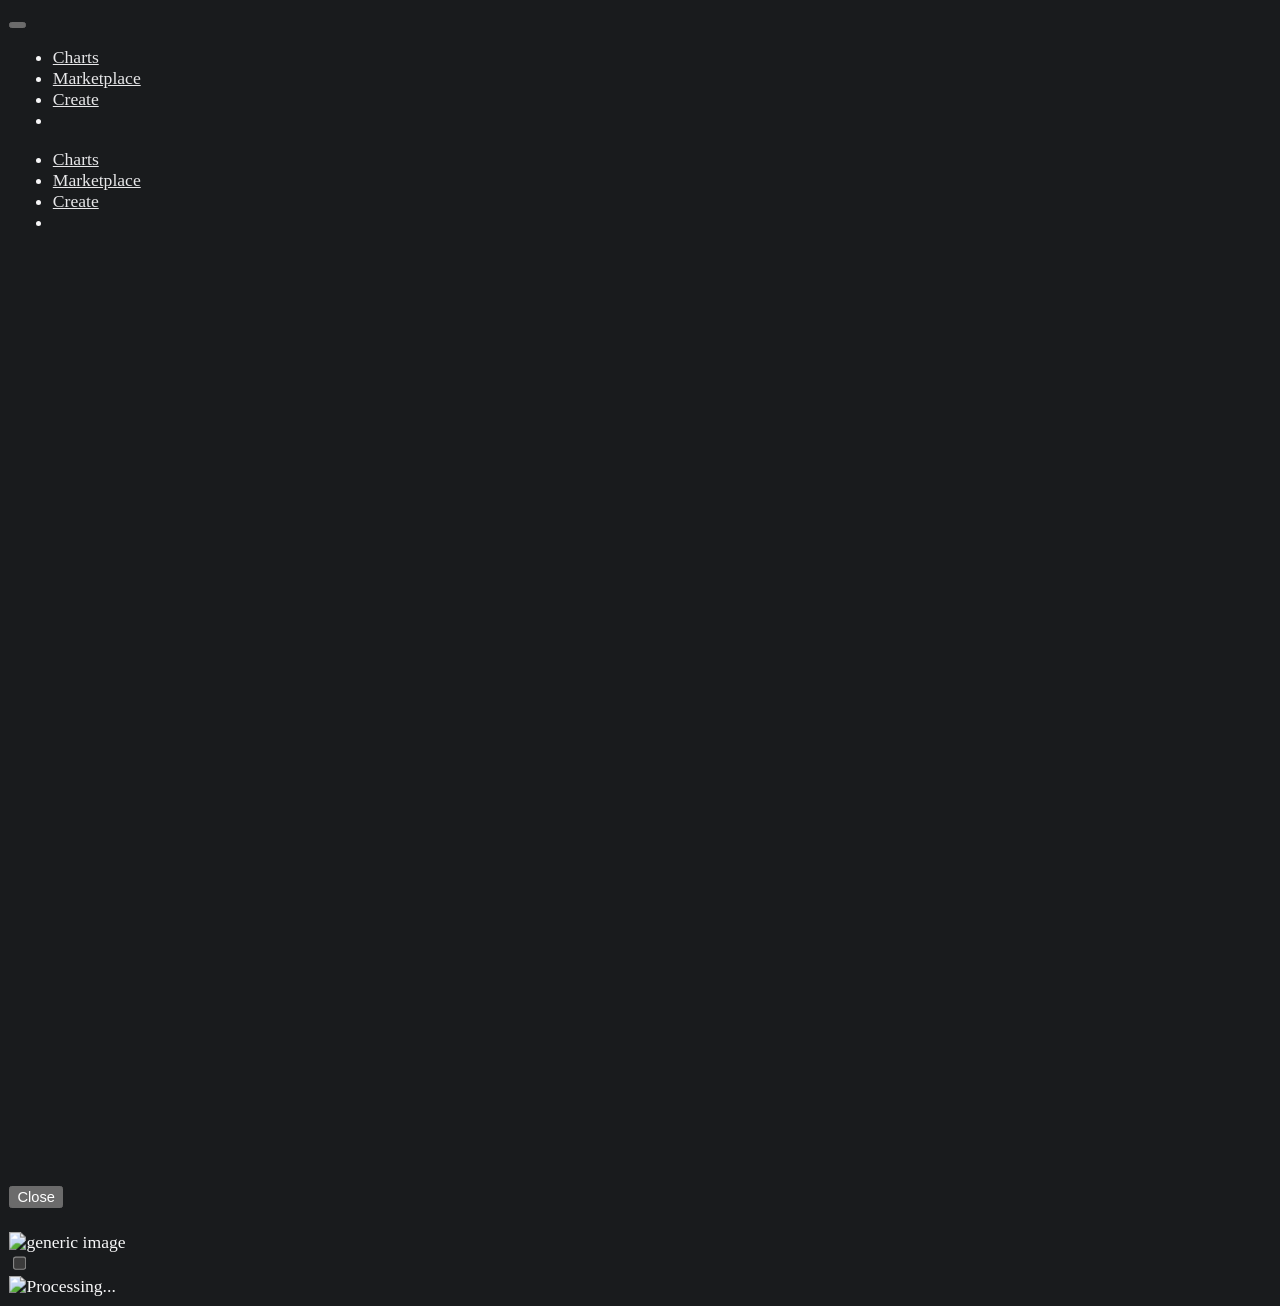
==== commit 9df704a8: "Undo broken homepage replacement and restore catalog shell" ====
--- a/index.html
+++ b/index.html
@@ -1,173 +1,1045 @@
-<!doctype html>
+
+<!DOCTYPE html>
+<!--[if IE 8]><html class="ie8" ng-app="robloxApp"><![endif]-->
+<!--[if gt IE 8]><!-->
 <html lang="en">
-<head>
-<meta charset="utf-8"><meta name="viewport" content="width=device-width,initial-scale=1">
-<meta name="theme-color" content="#191b1d">
-<title>Marketplace | FakeRoblox</title>
+<!--<![endif]-->
+<head data-machine-id="1433a0d8-d1d7-9ee2-7f10-32aeff478cfc">
+    <!-- MachineID: 1433a0d8-d1d7-9ee2-7f10-32aeff478cfc -->
+    <title>Shop Roblox Catalog, Marketplace &amp; Avatar Store | Roblox</title>
+
+<meta http-equiv="X-UA-Compatible" content="IE=edge,requiresActiveX=true" />
+<meta charset="UTF-8">
+<meta name="viewport" content="width=device-width, initial-scale=1">
+<meta name="author" content="Roblox Corporation" />
+<meta name="description" content="Customize your avatar with a never-ending marketplace of clothing options, accessories, gear, and more!" />
+<meta name="keywords" content="free games, online games, building games, virtual worlds, free mmo, gaming cloud, physics engine" />
+
+    <meta name="apple-itunes-app" content="app-id=431946152" />
+
+
+    <link rel="apple-touch-icon" href="https://images.rbxcdn.com/905bd722ee0a6ceda3caacde54c0b081.png" />
+
+
+<script type="application/ld+json">
+    {"@context":"https://schema.org","@type":"Organization","name":"Roblox","email":"info@roblox.com","url":"https://www.roblox.com/","image":"https://images.rbxcdn.com/fc3f3e3158fc20ebb5ccc972064ebfe6.png","logo":"https://images.rbxcdn.com/fc3f3e3158fc20ebb5ccc972064ebfe6.png","sameAs":["https://www.facebook.com/roblox/","https://twitter.com/roblox","https://www.linkedin.com/company/147977","https://www.instagram.com/roblox/","https://www.youtube.com/user/roblox","https://www.twitch.tv/roblox"]}
+</script>
+    <meta property="og:site_name" content="Roblox" />
+    <meta property="og:title" content="Catalog - Roblox" />
+    <meta property="og:type" content="catalog" />
+        <meta property="og:url" content="marketplace.html" />
+    <meta property="og:description" content="Customize your avatar with a never-ending marketplace of clothing options, accessories, gear, and more!" />
+            <meta property="og:image" content="https://images.rbxcdn.com/28ab48fcd5d5b19b03c126d2b6aef4b8.jpg" />
+    <meta property="fb:app_id" content="190191627665278">
+    <meta name="twitter:card">
+    <meta name="twitter:site">
+    <meta name="twitter:title" content="Roblox">
+    <meta name="twitter:description" content="Customize your avatar with a never-ending marketplace of clothing options, accessories, gear, and more!">
+    <meta name="twitter:creator">
+            <meta name=twitter:image1 content="https://images.rbxcdn.com/98d711725b1a4e84666b34315d5454f0.jpg" />
+    <meta name="twitter:app:country" content="US">
+    <meta name="twitter:app:name:iphone" content="Roblox Mobile">
+    <meta name="twitter:app:id:iphone" content="431946152">
+    <meta name="twitter:app:url:iphone">
+    <meta name="twitter:app:name:ipad" content="Roblox Mobile">
+    <meta name="twitter:app:id:ipad" content="431946152">
+    <meta name="twitter:app:url:ipad">
+    <meta name="twitter:app:name:googleplay" content="Roblox">
+    <meta name="twitter:app:id:googleplay" content="com.roblox.client">
+    <meta name="twitter:app:url:googleplay" />
+
+<meta ng-csp="no-unsafe-eval">
+
+    <meta name="user-data"
+          data-userid="1043484868"
+          data-name="jordanfafard"
+          data-displayName="mm2goat"
+          data-isunder13="false" 
+          data-created="04/16/2019 23:49:23" 
+          data-ispremiumuser="false"
+          data-membership=""
+          data-hasverifiedbadge="false"/>
+
+<meta name="locale-data"
+      data-language-code="en_us"
+      data-language-name="English (United States)"
+      data-url-locale=""
+      data-override-language-header="false" />
+<meta name="device-meta"
+      data-device-type="computer"
+      data-is-in-app="false"
+      data-is-desktop="true"
+      data-is-phone="false"
+      data-is-tablet="false"
+      data-is-console="false"
+      data-is-android-app="false"
+      data-is-ios-app="false"
+      data-is-uwp-app="false"
+      data-is-xbox-app="false"
+      data-is-amazon-app="false"
+      data-is-win32-app="false"
+      data-is-studio="false"
+      data-is-game-client-browser="false"
+      data-is-ios-device="false"
+      data-is-android-device="false"
+      data-is-universal-app="false"
+      data-app-type="unknown"
+      data-is-chrome-os="false"
+      data-is-pcgdk-app="false"
+      data-is-samsung-galaxy-store-app="false"
+/>
+
+
+<meta name="environment-meta" data-domain="roblox.com"    data-is-testing-site="false" />
+<meta name="notification-stream-migration-data"
+      data-react-bell-enabled="True"
+      data-react-friend-request-card-enabled="True"
+      data-react-private-message-card-enabled="True"
+      data-react-game-update-card-enabled="True"
+      data-react-group-membership-card-enabled="True"
+      data-react-test-notification-card-enabled="True"
+      data-react-developer-metrics-card-enabled="True"
+      data-react-stream-enabled="True"
+      data-react-stream-embedded-enabled="True"
+      data-react-stream-experiment-enabled="True" />
+<meta name="top-nav-migration-data"
+      data-foundation-enabled="True"
+      data-foundation-experiment-enabled="True" />
+<meta name="top-search-results-data" data-enabled="False" />
+
+    <meta name="request-context-data"
+        data-request-country-code="CA"/>
+
+
+<meta id="roblox-display-names" data-enabled="true"></meta><meta name="hardware-backed-authentication-data"
+      data-is-secure-authentication-intent-enabled="true"
+      data-is-bound-auth-token-enabled="true"
+      data-bound-auth-token-whitelist="{&quot;Whitelist&quot;:[{&quot;apiSite&quot;:&quot;auth.roblox.com&quot;,&quot;sampleRate&quot;:&quot;100&quot;},{&quot;apiSite&quot;:&quot;accountsettings.roblox.com&quot;,&quot;sampleRate&quot;:&quot;100&quot;},{&quot;apiSite&quot;:&quot;inventory.roblox.com&quot;,&quot;sampleRate&quot;:&quot;100&quot;},{&quot;apiSite&quot;:&quot;accountinformation.roblox.com&quot;,&quot;sampleRate&quot;:&quot;100&quot;}, {&quot;apiSite&quot;:&quot;billing.roblox.com&quot;,&quot;sampleRate&quot;:&quot;100&quot;}, {&quot;apiSite&quot;:&quot;premiumfeatures.roblox.com&quot;,&quot;sampleRate&quot;:&quot;100&quot;}, {&quot;apiSite&quot;:&quot;trades.roblox.com&quot;,&quot;sampleRate&quot;:&quot;100&quot;}, {&quot;apiSite&quot;:&quot;groups.roblox.com&quot;,&quot;sampleRate&quot;:&quot;100&quot;}, {&quot;apiSite&quot;:&quot;adconfiguration.roblox.com&quot;,&quot;sampleRate&quot;:&quot;100&quot;},  {&quot;apiSite&quot;:&quot;ads.roblox.com&quot;,&quot;sampleRate&quot;:&quot;100&quot;}, {&quot;apiSite&quot;:&quot;assetdelivery.roblox.com&quot;,&quot;sampleRate&quot;:&quot;100&quot;}, {&quot;apiSite&quot;:&quot;avatar.roblox.com&quot;,&quot;sampleRate&quot;:&quot;100&quot;}, {&quot;apiSite&quot;:&quot;badges.roblox.com&quot;,&quot;sampleRate&quot;:&quot;100&quot;}, {&quot;apiSite&quot;:&quot;catalog.roblox.com&quot;,&quot;sampleRate&quot;:&quot;100&quot;}, {&quot;apiSite&quot;:&quot;chat.roblox.com&quot;,&quot;sampleRate&quot;:&quot;100&quot;}, {&quot;apiSite&quot;:&quot;chatmoderation.roblox.com&quot;,&quot;sampleRate&quot;:&quot;100&quot;}, {&quot;apiSite&quot;:&quot;clientsettings.roblox.com&quot;,&quot;sampleRate&quot;:&quot;100&quot;},  {&quot;apiSite&quot;:&quot;contacts.roblox.com&quot;,&quot;sampleRate&quot;:&quot;100&quot;}, {&quot;apiSite&quot;:&quot;contentstore.roblox.com&quot;,&quot;sampleRate&quot;:&quot;100&quot;},  {&quot;apiSite&quot;:&quot;develop.roblox.com&quot;,&quot;sampleRate&quot;:&quot;100&quot;}, {&quot;apiSite&quot;:&quot;economy.roblox.com&quot;,&quot;sampleRate&quot;:&quot;100&quot;},  {&quot;apiSite&quot;:&quot;engagementpayouts.roblox.com&quot;,&quot;sampleRate&quot;:&quot;100&quot;}, {&quot;apiSite&quot;:&quot;followings.roblox.com&quot;,&quot;sampleRate&quot;:&quot;100&quot;},  {&quot;apiSite&quot;:&quot;friends.roblox.com&quot;,&quot;sampleRate&quot;:&quot;100&quot;}, {&quot;apiSite&quot;:&quot;gameinternationalization.roblox.com&quot;,&quot;sampleRate&quot;:&quot;100&quot;}, {&quot;apiSite&quot;:&quot;gamejoin.roblox.com&quot;,&quot;sampleRate&quot;:&quot;100&quot;}, {&quot;apiSite&quot;:&quot;gamepersistence.roblox.com&quot;,&quot;sampleRate&quot;:&quot;100&quot;}, {&quot;apiSite&quot;:&quot;games.roblox.com&quot;,&quot;sampleRate&quot;:&quot;100&quot;}, {&quot;apiSite&quot;:&quot;groupsmoderation.roblox.com&quot;,&quot;sampleRate&quot;:&quot;100&quot;},{&quot;apiSite&quot;:&quot;itemconfiguration.roblox.com&quot;,&quot;sampleRate&quot;:&quot;100&quot;}, {&quot;apiSite&quot;:&quot;locale.roblox.com&quot;,&quot;sampleRate&quot;:&quot;100&quot;}, {&quot;apiSite&quot;:&quot;localizationtables.roblox.com&quot;,&quot;sampleRate&quot;:&quot;100&quot;},  {&quot;apiSite&quot;:&quot;metrics.roblox.com&quot;,&quot;sampleRate&quot;:&quot;100&quot;}, {&quot;apiSite&quot;:&quot;moderation.roblox.com&quot;,&quot;sampleRate&quot;:&quot;100&quot;},  {&quot;apiSite&quot;:&quot;notifications.roblox.com&quot;,&quot;sampleRate&quot;:&quot;100&quot;}, {&quot;apiSite&quot;:&quot;points.roblox.com&quot;,&quot;sampleRate&quot;:&quot;100&quot;}, {&quot;apiSite&quot;:&quot;presence.roblox.com&quot;,&quot;sampleRate&quot;:&quot;100&quot;}, {&quot;apiSite&quot;:&quot;publish.roblox.com&quot;,&quot;sampleRate&quot;:&quot;100&quot;},  {&quot;apiSite&quot;:&quot;privatemessages.roblox.com&quot;,&quot;sampleRate&quot;:&quot;100&quot;}, {&quot;apiSite&quot;:&quot;thumbnailsresizer.roblox.com&quot;,&quot;sampleRate&quot;:&quot;100&quot;}, {&quot;apiSite&quot;:&quot;thumbnails.roblox.com&quot;,&quot;sampleRate&quot;:&quot;100&quot;}, {&quot;apiSite&quot;:&quot;translationroles.roblox.com&quot;,&quot;sampleRate&quot;:&quot;100&quot;},  {&quot;apiSite&quot;:&quot;translations.roblox.com&quot;,&quot;sampleRate&quot;:&quot;100&quot;}, {&quot;apiSite&quot;:&quot;twostepverification.roblox.com&quot;,&quot;sampleRate&quot;:&quot;100&quot;},  {&quot;apiSite&quot;:&quot;usermoderation.roblox.com&quot;,&quot;sampleRate&quot;:&quot;100&quot;}, {&quot;apiSite&quot;:&quot;users.roblox.com&quot;,&quot;sampleRate&quot;:&quot;100&quot;}, {&quot;apiSite&quot;:&quot;voice.roblox.com&quot;,&quot;sampleRate&quot;:&quot;100&quot;}, {&quot;apiSite&quot;:&quot;realtimenotifications.roblox.com&quot;,&quot;sampleRate&quot;:&quot;100&quot;}, {&quot;apiSite&quot;:&quot;jQuery&quot;,&quot;sampleRate&quot;:&quot;1000000&quot;}]}"
+      data-bound-auth-token-exemptlist="{&quot;Exemptlist&quot;:[]}"
+      data-hba-indexed-db-name="hbaDB"
+      data-hba-indexed-db-obj-store-name="hbaObjectStore"
+      data-hba-indexed-db-key-name="hba_keys"
+      data-hba-indexed-db-version="1"
+      data-bat-event-sample-rate="500" />
+<meta name="account-switching-data"
+      data-is-account-switching-enabled="true" />
+
+<meta name="subscription-data"
+      data-is-enabled="true" />
+<meta name="subscription-referral-data"
+      data-is-enabled="true" />
+<meta name="sendr-notification-stream-data"
+      data-is-foundation-modal-enabled="False" />
+
+<meta name="passkey-data"
+      data-is-passkey-login-enabled="true" />
+<meta name="passkey-data-android"
+      data-is-passkey-login-enabled-android="true" />
+
+<meta name="page-meta" data-internal-page-name="Catalog" />
+<meta name="page-retry-header-enabled" data-retry-attempt-header-enabled="True" />
+
+<script type="text/javascript">
+    var Roblox = Roblox || {};
+
+    Roblox.BundleVerifierConstants = {
+        isMetricsApiEnabled: true,
+        eventStreamUrl: "//ecsv2.roblox.com/pe?t=diagnostic",
+        deviceType: "Computer",
+        cdnLoggingEnabled: JSON.parse("true")
+    };
+</script>        <script src="/js/utilities/bundleVerifier.js?v=d8be7ec8aee81a9acf17014aae64dd2e" type="text/javascript"></script>
+    
+<link href="https://images.rbxcdn.com/e854eb7b2951ac03edba9a2681032bba.ico" rel="icon" />
+
+
+
+<link rel="stylesheet" onerror="Roblox.BundleDetector && Roblox.BundleDetector.reportBundleError(this)" data-bundlename="FoundationCss" data-bundle-source="Main" href="https://css.rbxcdn.com/161e292cedda1994a4f776fd987faeae2ede0f79b194c126c1a9f30436f14eb0-FoundationCss.css" />
+<link rel="stylesheet" onerror="Roblox.BundleDetector && Roblox.BundleDetector.reportBundleError(this)" data-bundlename="ReactStyleGuide" data-bundle-source="Main" href="https://css.rbxcdn.com/30513cf72cd0250d8aa76fb9de723a952c18fa620a8e2ab676ffcd238c4672ac-ReactStyleGuide.css" />
+<link rel="stylesheet" onerror="Roblox.BundleDetector && Roblox.BundleDetector.reportBundleError(this)" data-bundlename="StyleGuide" data-bundle-source="Main" href="https://css.rbxcdn.com/847ceec79c04bf9ecc6d3fa5b59c0aa52fd42db2970db3ec8e00db5c08d83969-StyleGuide.css" />
+<link rel="preload" as="font" type="font/woff2" crossorigin href="https://css.rbxcdn.com/3e19a797e2ce0522.woff2"><link rel="preload" as="font" type="font/woff2" crossorigin href="https://css.rbxcdn.com/7f3ddcb5a3796526.woff2"><link rel="preload" as="font" type="font/woff2" crossorigin href="https://css.rbxcdn.com/5f8b8d5d1962b747.woff2"><link rel="preload" as="font" type="font/woff2" crossorigin href="https://css.rbxcdn.com/77cbcd18c888e0f1.woff2">
+
+<link rel="stylesheet" onerror="Roblox.BundleDetector && Roblox.BundleDetector.reportBundleError(this)" data-bundlename="Builder" data-bundle-source="Main" href="https://css.rbxcdn.com/1b34f4a153012c574b328741e3848f1b6682a052c8e882f94a66e5ea71ec937f-Builder.css" />
+<link rel="stylesheet" onerror="Roblox.BundleDetector && Roblox.BundleDetector.reportBundleError(this)" data-bundlename="Thumbnails" data-bundle-source="Main" href="https://css.rbxcdn.com/523c59064ab61f06e8d52365e916d731063e2a67981bcf994376f68214f5f8e4-Thumbnails.css" />
+<link rel="stylesheet" onerror="Roblox.BundleDetector && Roblox.BundleDetector.reportBundleError(this)" data-bundlename="CaptchaCore" data-bundle-source="Main" href="https://css.rbxcdn.com/b8f8f15a57a66e73469ae72eea7d8905346afa78b9f2397627cd099f7dcc779a-CaptchaCore.css" />
+<link rel="stylesheet" onerror="Roblox.BundleDetector && Roblox.BundleDetector.reportBundleError(this)" data-bundlename="EmailVerifyCodeModal" data-bundle-source="Main" href="https://css.rbxcdn.com/425750fcea32cbd87363ee2d46539a13eee157b6c0b565dbe4389b416614f269-EmailVerifyCodeModal.css" />
+<link rel="stylesheet" onerror="Roblox.BundleDetector && Roblox.BundleDetector.reportBundleError(this)" data-bundlename="Challenge" data-bundle-source="Main" href="https://css.rbxcdn.com/e175ecc7e79a45293c6601d442dbce6ad48ce7d6e8db4396c4c7906dc3fb6261-Challenge.css" />
+<link rel="stylesheet" onerror="Roblox.BundleDetector && Roblox.BundleDetector.reportBundleError(this)" data-bundlename="VerificationUpsell" data-bundle-source="Main" href="https://css.rbxcdn.com/f77e16b9fa5823882aaa0cdabade9706b9ba2b7e050d23d2831da138a58e5f7f-VerificationUpsell.css" />
+<link rel="stylesheet" onerror="Roblox.BundleDetector && Roblox.BundleDetector.reportBundleError(this)" data-bundlename="AccountSwitcher" data-bundle-source="Main" href="https://css.rbxcdn.com/7a9e67ec503d2a15aac8cb8cbfe95ca99a08f78df56f5961d9e10a325c19ddf6-AccountSwitcher.css" />
+<link rel="stylesheet" onerror="Roblox.BundleDetector && Roblox.BundleDetector.reportBundleError(this)" data-bundlename="PriceTag" data-bundle-source="Main" href="https://css.rbxcdn.com/11f18daeb1f4bb97744bb5e001501f6d19e24bd1a8a4a001dfc47dd73c7e499d-PriceTag.css" />
+<link rel="stylesheet" onerror="Roblox.BundleDetector && Roblox.BundleDetector.reportBundleError(this)" data-bundlename="SearchLandingPage" data-bundle-source="Main" href="https://css.rbxcdn.com/3d2ed080fe3621c03204c3c02e30ecb20ddc28f45c8f1c38c1999e3b888b67d5-SearchLandingPage.css" />
+<link rel="stylesheet" onerror="Roblox.BundleDetector && Roblox.BundleDetector.reportBundleError(this)" data-bundlename="RobuxIcon" data-bundle-source="Main" href="https://css.rbxcdn.com/7dfc7837b5da6850e13413c630b37da7e88aeb610ca2c7d4e8b71b02cbdc6ba6.css" />
+<link rel="stylesheet" onerror="Roblox.BundleDetector && Roblox.BundleDetector.reportBundleError(this)" data-bundlename="RobloxBadges" data-bundle-source="Main" href="https://css.rbxcdn.com/b2cff71de0c286e8f85b1a26a8b87a8cd7f77422c592849ad5114ac5d929c575.css" />
+<link rel="stylesheet" onerror="Roblox.BundleDetector && Roblox.BundleDetector.reportBundleError(this)" data-bundlename="Navigation" data-bundle-source="Main" href="https://css.rbxcdn.com/3143b772cba89fd06cd825899f4612789403fa0d20e27e004733c69e846d5271-Navigation.css" />
+<link rel="stylesheet" onerror="Roblox.BundleDetector && Roblox.BundleDetector.reportBundleError(this)" data-bundlename="CookieBannerV3" data-bundle-source="Main" href="https://css.rbxcdn.com/5ecfbd9e9320d9cc9e7f87ae35c6aa2f79f9fa66f7c839eb4f0b4269a8227677-CookieBannerV3.css" />
+<link rel="stylesheet" onerror="Roblox.BundleDetector && Roblox.BundleDetector.reportBundleError(this)" data-bundlename="Footer" data-bundle-source="Main" href="https://css.rbxcdn.com/8b759c6280a056ed34d6d00ba7fa7abacfb3009b8e93e677416723b0c1056cad-Footer.css" />
+
+    <link rel="canonical" href="index.html" />
+    
+
+    <link rel="alternate" href="marketplace.html" hreflang="x-default" />
+    <link rel="alternate" href="marketplace.html" hreflang="en" />
+    <link rel="alternate" href="https://www.roblox.com/de/catalog?taxonomy=tZsUsd2BqGViQrJ9Vs3Wah&amp;salesTypeFilter=1" hreflang="de" />
+    <link rel="alternate" href="https://www.roblox.com/es/catalog?taxonomy=tZsUsd2BqGViQrJ9Vs3Wah&amp;salesTypeFilter=1" hreflang="es" />
+    <link rel="alternate" href="marketplace.html" hreflang="fr" />
+    <link rel="alternate" href="https://www.roblox.com/id/catalog?taxonomy=tZsUsd2BqGViQrJ9Vs3Wah&amp;salesTypeFilter=1" hreflang="id" />
+    <link rel="alternate" href="https://www.roblox.com/it/catalog?taxonomy=tZsUsd2BqGViQrJ9Vs3Wah&amp;salesTypeFilter=1" hreflang="it" />
+    <link rel="alternate" href="https://www.roblox.com/ja/catalog?taxonomy=tZsUsd2BqGViQrJ9Vs3Wah&amp;salesTypeFilter=1" hreflang="ja" />
+    <link rel="alternate" href="https://www.roblox.com/ko/catalog?taxonomy=tZsUsd2BqGViQrJ9Vs3Wah&amp;salesTypeFilter=1" hreflang="ko" />
+    <link rel="alternate" href="https://www.roblox.com/pl/catalog?taxonomy=tZsUsd2BqGViQrJ9Vs3Wah&amp;salesTypeFilter=1" hreflang="pl" />
+    <link rel="alternate" href="https://www.roblox.com/pt/catalog?taxonomy=tZsUsd2BqGViQrJ9Vs3Wah&amp;salesTypeFilter=1" hreflang="pt" />
+    <link rel="alternate" href="https://www.roblox.com/th/catalog?taxonomy=tZsUsd2BqGViQrJ9Vs3Wah&amp;salesTypeFilter=1" hreflang="th" />
+    <link rel="alternate" href="https://www.roblox.com/tr/catalog?taxonomy=tZsUsd2BqGViQrJ9Vs3Wah&amp;salesTypeFilter=1" hreflang="tr" />
+    <link rel="alternate" href="https://www.roblox.com/vi/catalog?taxonomy=tZsUsd2BqGViQrJ9Vs3Wah&amp;salesTypeFilter=1" hreflang="vi" />
+    <link rel="alternate" href="https://www.roblox.com/ar/catalog?taxonomy=tZsUsd2BqGViQrJ9Vs3Wah&amp;salesTypeFilter=1" hreflang="ar" />
+    <link rel="alternate" href="https://www.roblox.com/hi/catalog?taxonomy=tZsUsd2BqGViQrJ9Vs3Wah&amp;salesTypeFilter=1" hreflang="hi" />
+
+    
+<link onerror='Roblox.BundleDetector && Roblox.BundleDetector.reportBundleError(this)' rel='stylesheet'  href='https://static.rbxcdn.com/css/leanbase___80400f5d6146e08bcf1e66a17ee0554e_m.css/fetch' />
+
+
+    
+
+
+    
+
+    <link rel="stylesheet" onerror="Roblox.BundleDetector && Roblox.BundleDetector.reportBundleError(this)" data-bundlename="ItemPurchaseUpsell" data-bundle-source="Main" href="https://css.rbxcdn.com/52f3e763c2d49763b2dac14293b034680b0d32284d3f46e4b0a51073ae47995b-ItemPurchaseUpsell.css" />
+<link rel="stylesheet" onerror="Roblox.BundleDetector && Roblox.BundleDetector.reportBundleError(this)" data-bundlename="ItemPurchase" data-bundle-source="Main" href="https://css.rbxcdn.com/d43a3cc9e2b604ca971eabf7978f2e5b4be00508418f210445e450cc13710961-ItemPurchase.css" />
+<link rel="stylesheet" onerror="Roblox.BundleDetector && Roblox.BundleDetector.reportBundleError(this)" data-bundlename="IdVerification" data-bundle-source="Main" href="https://css.rbxcdn.com/37b5bc69ed67ee094c95e908d68d809c55c28ab8f34ed714a7541f1f5eeacfa6-IdVerification.css" />
+<link rel="stylesheet" onerror="Roblox.BundleDetector && Roblox.BundleDetector.reportBundleError(this)" data-bundlename="AccessManagementUpsell" data-bundle-source="Main" href="https://css.rbxcdn.com/d45e200658a1343116bbf4a88c367d093758085e7d001918d641c85b2143468f-AccessManagementUpsell.css" />
+<link rel="stylesheet" onerror="Roblox.BundleDetector && Roblox.BundleDetector.reportBundleError(this)" data-bundlename="GameLaunch" data-bundle-source="Main" href="https://css.rbxcdn.com/c417e85387caaf11d4ad7a07cda858b3ae661984ccaf3ecba8a519aed396c66d-GameLaunch.css" />
+
+
+    
+
+<link rel="stylesheet" onerror="Roblox.BundleDetector && Roblox.BundleDetector.reportBundleError(this)" data-bundlename="NotificationStream" data-bundle-source="Main" href="https://css.rbxcdn.com/935fb7331d9761008e6d48890a8f03c8124d73dd41b4f19f93a1844577186103-NotificationStream.css" />
+<link rel="stylesheet" onerror="Roblox.BundleDetector && Roblox.BundleDetector.reportBundleError(this)" data-bundlename="SendrNotificationStream" data-bundle-source="Main" href="https://css.rbxcdn.com/f214ccaad8cd40aa45a0eafa3c1aa7ae5aaee1a22a7b96266bcc9014eb474077-SendrNotificationStream.css" />
+<link rel="stylesheet" onerror="Roblox.BundleDetector && Roblox.BundleDetector.reportBundleError(this)" data-bundlename="ReactChat" data-bundle-source="Main" href="https://css.rbxcdn.com/50145389c09c3ba36104cb852e5276b23f8573f02c8ec4f9b14f43c851c510f1-ReactChat.css" />
+
+
+
+<link rel="stylesheet" onerror="Roblox.BundleDetector && Roblox.BundleDetector.reportBundleError(this)" data-bundlename="UserAgreementsChecker" data-bundle-source="Main" href="https://css.rbxcdn.com/f401268ebc090113a61a0cd2b4ceb4d248a780da241aec24bdce0e0a3f5c7e0a-UserAgreementsChecker.css" />
+
+<link rel="stylesheet" onerror="Roblox.BundleDetector && Roblox.BundleDetector.reportBundleError(this)" data-bundlename="AccessManagementUpsellV2" data-bundle-source="Main" href="https://css.rbxcdn.com/74bf935e0fb53f5f465ba31ed492cd21380676542a5284763a18d9dbf64eb40f-AccessManagementUpsellV2.css" />
+
+
+
+    <script type="text/javascript">
+    var Roblox = Roblox || {};
+    Roblox.RealTimeSettings = Roblox.RealTimeSettings ||
+        {
+            NotificationsEndpoint: "https://realtime-signalr.roblox.com/userhub",
+            MaxConnectionTime: "21600000",
+            IsEventPublishingEnabled: false,
+            IsDisconnectOnSlowConnectionDisabled: true,
+            IsSignalRClientTransportRestrictionEnabled: true,
+            IsLocalStorageInRealTimeEnabled: true,
+            IsDebuggerEnabled: "False",
+            IsRealtimeWebAnalyticsEnabled: true,
+            IsRealtimeWebAnalyticsConnectionEventsEnabled: false,
+            IsRealtimeDurableReplayEnabled: true,
+            RealtimeMessageDedupeLruCacheSize: "32",
+            IsRealtimeTailLossPollingEnabled: true,
+            IsRealtimeTailLossGapDetectionEnabled: true,
+            RealtimeTailLossPollingBaseIntervalMs: "30000",
+            RealtimeTailLossPollingMaxIntervalMs: "300000",
+            RealtimeTailLossPollingBackoffMultiplier: "2",
+            RealtimeTailLossPollingRetryMaxAttempts: "3"
+        }
+    </script>
+    <script type="text/javascript" onerror="Roblox.BundleDetector && Roblox.BundleDetector.reportBundleError(this)" data-monitor="true" data-bundlename="EnvironmentUrls" data-bundle-source="Main" src="https://js.rbxcdn.com/ddf71f4bf086237706507ee77fae4381d9213ff637c663a5613da97ef27d1e8a-EnvironmentUrls.js"></script>
+
+
+
+<script type="text/javascript">
+    var Roblox = Roblox || {};
+    Roblox.GaEventSettings = {
+        gaDFPPreRollEnabled: "false" === "true",
+        gaLaunchAttemptAndLaunchSuccessEnabled: "false" === "true",
+        gaPerformanceEventEnabled: "false" === "true"
+    };
+</script>
+
+
+    <script onerror='Roblox.BundleDetector && Roblox.BundleDetector.reportBundleError(this)' data-monitor='true' data-bundlename='headerinit' type='text/javascript' src='https://js.rbxcdn.com/50fc9b1cd8481cba36f39a8a3241048d.js'></script>
+
+    <script type="text/javascript" onerror="Roblox.BundleDetector && Roblox.BundleDetector.reportBundleError(this)" data-monitor="true" data-bundlename="Polyfill" data-bundle-source="Main" src="https://js.rbxcdn.com/fc00826f9e0f8fd2f6bfe2152fb652d4f73e1a12e1ad50ad234d2f60854a311c-Polyfill.js"></script>
+
+
+    <script type="text/javascript" onerror="Roblox.BundleDetector && Roblox.BundleDetector.reportBundleError(this)" data-monitor="true" data-bundlename="XsrfProtection" data-bundle-source="Main" src="https://js.rbxcdn.com/2f0fd0c2760ff1898187af6df3b764f4b08f77a315d0a33654f105f61b0ea6d0.js"></script>
+
+
+    <script type="text/javascript" onerror="Roblox.BundleDetector && Roblox.BundleDetector.reportBundleError(this)" data-monitor="true" data-bundlename="HeaderScripts" data-bundle-source="Main" src="https://js.rbxcdn.com/69792ba68738c4df0266885d6e3f59a121c1a727d1399b3fb83590023892b9b7-HeaderScripts.js"></script>
+
+
+<script type="text/javascript" onerror="Roblox.BundleDetector && Roblox.BundleDetector.reportBundleError(this)" data-monitor="true" data-bundlename="CrossTabCommunication" data-bundle-source="Main" src="https://js.rbxcdn.com/91949ca310de66377f8e5c0cfab7880cca42e5c1eaac63972ed95c40c2a406dc-CrossTabCommunication.js"></script>
+<script type="text/javascript" onerror="Roblox.BundleDetector && Roblox.BundleDetector.reportBundleError(this)" data-monitor="true" data-bundlename="RealTime" data-bundle-source="Main" src="https://js.rbxcdn.com/95aad7f7b1cdec3dc13afca4629d0d47d8fb30a40e4210acaca32664fe47b9ba-RealTime.js"></script>
+    
+
+
+
+<script>
+    //Set if it browser's do not track flag is enabled
+    var Roblox = Roblox || {};
+    (function() {
+        var dnt = navigator.doNotTrack || window.doNotTrack || navigator.msDoNotTrack;
+        if (typeof window.external !== "undefined" &&
+            typeof window.external.msTrackingProtectionEnabled !== "undefined") {
+            dnt = dnt || window.external.msTrackingProtectionEnabled();
+        }
+        Roblox.browserDoNotTrack = dnt == "1" || dnt == "yes" || dnt === true;
+    })();
+</script>
+
+    <script type="text/javascript">
+
+        var _gaq = _gaq || [];
+
+                window.GoogleAnalyticsDisableRoblox2 = true;
+        _gaq.push(['b._setAccount', 'UA-486632-1']);
+            _gaq.push(['b._setSampleRate', '5']);
+        _gaq.push(['b._setCampSourceKey', 'rbx_source']);
+        _gaq.push(['b._setCampMediumKey', 'rbx_medium']);
+        _gaq.push(['b._setCampContentKey', 'rbx_campaign']);
+
+            _gaq.push(['b._setDomainName', 'roblox.com']);
+
+            _gaq.push(['b._setCustomVar', 1, 'Visitor', 'Member', 2]);
+                _gaq.push(['b._setPageGroup', 1, 'Catalog']);
+            _gaq.push(['b._trackPageview']);
+
+        _gaq.push(['c._setAccount', 'UA-26810151-2']);
+            _gaq.push(['c._setSampleRate', '1']);
+            _gaq.push(['c._setDomainName', 'roblox.com']);
+            _gaq.push(['c._setPageGroup', 1, 'Catalog']);
+
+            (function() {
+                if (!Roblox.browserDoNotTrack) {
+                    var ga = document.createElement('script');
+                    ga.type = 'text/javascript';
+                    ga.async = true;
+                    ga.src = ('https:' == document.location.protocol ? 'https://ssl' : 'http://www') + '.google-analytics.com/ga.js';
+                    var s = document.getElementsByTagName('script')[0];
+                    s.parentNode.insertBefore(ga, s);
+                }
+        })();
+             </script>
+
+    
+        <script type="text/javascript">
+            if (Roblox && Roblox.EventStream) {
+                Roblox.EventStream.Init("//ecsv2.roblox.com/www/e.png",
+                    "//ecsv2.roblox.com/www/e.png",
+                    "//ecsv2.roblox.com/pe?t=studio",
+                    "//ecsv2.roblox.com/pe?t=diagnostic");
+            }
+        </script>
+
+
+
+<script type="text/javascript">
+    if (Roblox && Roblox.PageHeartbeatEvent) {
+        Roblox.PageHeartbeatEvent.Init([2,8,20,60]);
+    }
+</script>
+    <script>
+    Roblox = Roblox || {};
+    Roblox.AbuseReportPVMeta = {
+        desktopEnabled: true,
+        phoneEnabled: false,
+        inAppEnabled: false
+    };
+</script>
+
+
+<meta name="thumbnail-meta-data" 
+      data-is-webapp-cache-enabled="False"
+      data-webapp-cache-expirations-timespan="00:01:00"
+      data-request-min-cooldown="1000"
+      data-request-max-cooldown="30000"
+      data-request-max-retry-attempts="4"
+      data-request-batch-size="100"
+      data-thumbnail-metrics-sample-size="20"
+      data-concurrent-thumbnail-request-count="4"/>
+                          
+
+</head>
+<body id="rbx-body" dir="ltr" class="rbx-body    theme-roblox age-roblox-theme builder-font" data-performance-relative-value="0.005" data-internal-page-name="Catalog" data-send-event-percentage="0">
+    <script type="text/javascript" onerror="Roblox.BundleDetector && Roblox.BundleDetector.reportBundleError(this)" data-monitor="true" data-bundlename="Theme" data-bundle-source="Main" src="https://js.rbxcdn.com/5d8d12e4aa148f8e3c9d3fbc66c922e54e2354d4fbe3a1237fb7c6d7491fae40-Theme.js"></script>
+
+
+    
+    <script src="https://roblox.com/js/hsts.js?v=5" type="text/javascript" id="hsts" async></script>
+
+    <script type="text/javascript" onerror="Roblox.BundleDetector && Roblox.BundleDetector.reportBundleError(this)" data-monitor="true" data-bundlename="Linkify" data-bundle-source="Main" src="https://js.rbxcdn.com/1d87d1231072878a0f6164e84b8cfa6f90a1b31b18ba5d8f410b947d4b029fe8.js"></script>
+
+
+<div id="image-retry-data"
+     data-image-retry-max-times="30"
+     data-image-retry-timer="500"
+     data-ga-logging-percent="10">
+</div><div id="http-retry-data"
+     data-http-retry-max-timeout="0"
+     data-http-retry-base-timeout="0"
+     data-http-retry-max-times="1">
+</div>    
+
+
+<div id="wrap" class="wrap no-gutter-ads logged-in">
+
+
+<div id="navigation-container" class="builder-font"
+    data-number-of-autocomplete-suggestions="7">
+    <div id="header" class="navbar-fixed-top rbx-header" role="navigation"> <div class="container-fluid"> <div class="rbx-navbar-header"> <div id="header-menu-icon" class="rbx-nav-collapse"> <button type="button" class="btn-navigation-nav-menu-md menu-button"> <span class="icon-nav-menu"></span> </button> </div> <div class="navbar-header"> <a id="nav-logo-link" class="navbar-brand" href="https://www.roblox.com/home"> <span class="icon-logo"></span><span class="icon-logo-r"></span> </a> <div id="age-badge-container"></div> </div> </div> <ul class="nav rbx-navbar hidden-xs hidden-sm col-md-5 col-lg-4"> <li> <a id="nav-charts-md-link" class="font-header-2 nav-menu-title text-header" href="https://www.roblox.com/charts">Charts</a> </li> <li> <a id="nav-marketplace-md-link" class="font-header-2 nav-menu-title text-header" href="marketplace.html">Marketplace</a> </li> <li> <a id="header-develop-md-link" class="font-header-2 nav-menu-title text-header" href="https://www.roblox.com/develop">Create</a> </li> <li id="navigation-robux-container"></li> </ul> <ul class="nav rbx-navbar hidden-md hidden-lg col-xs-12"> <li> <a id="nav-charts-sm-link" class="font-header-2 nav-menu-title text-header" href="https://www.roblox.com/charts">Charts</a> </li> <li> <a id="nav-marketplace-sm-link" class="font-header-2 nav-menu-title text-header" href="marketplace.html">Marketplace</a> </li> <li> <a id="header-develop-sm-link" class="font-header-2 nav-menu-title text-header" href="https://www.roblox.com/develop">Create</a> </li> <li id="navigation-robux-mobile-container"></li> </ul> <div id="right-navigation-header"></div> </div> </div> <div id="left-navigation-container"></div> <div id="verificationUpsell-container"> <div verificationUpsell-container></div> </div> <div id="phoneVerificationUpsell-container"> <div phoneVerificationUpsell-container></div> </div> <div id="contactMethodPrompt-container"> <div contactMethodPrompt-container></div> </div> <div id="navigation-account-switcher-container"> <div navigation-account-switcher-container></div> </div> 
+
+</div>
+    <main class="container-main content-no-ads 
+                
+                
+                
+                
+                "
+         id="container-main" tabindex="-1">
+            <script type="text/javascript">
+                if (top.location != self.location) {
+                    top.location = self.location.href;
+                }
+            </script>
+            <div class="alert-container">
+                <noscript>
+                    <div>
+                        <div class="alert-info" role="alert">Please enable Javascript to use all the features on this site.
+                        </div>
+                    </div>
+                </noscript>
+
+                
+
+                    <div id="account-security-prompt-container"></div>
+
+            </div>
+
+        <div id="prompts-orchestrator"></div>
+
+        <div class="content" id="content">
+            
+<div id="catalog-react-container"></div>
+
+        </div>
+    </main><!--Bootstrap Footer React Component -->
+
+<footer class="container-footer" id="footer-container"
+        data-is-giftcards-footer-enabled="True">
+</footer></div>
+    <div id="chat-container"
+         class="chat chat-container"
+         chat-base>
+    </div>
+    <div id="user-agreements-checker-container"></div>
+    <div id="access-management-upsell-container"></div>
+    <div id="global-privacy-control-checker-container"></div>
+    <div id="cookie-banner-wrapper" class="cookie-banner-wrapper"></div>
+
+<div id="PlaceLauncherStatusPanel" style="display:none"
+     data-is-duar-auto-opt-in-enabled="true"
+     data-is-duar-opt-out-disabled="true"
+     data-os-name="Windows"
+     data-protocol-roblox-locale="en_us"
+     data-protocol-game-locale="en_us"
+     data-protocol-channel-name="LIVE"
+     data-protocol-studio-channel-name="LIVE"
+     data-protocol-player-channel-name="LIVE"
+     data-is-omit-player-channel-for-win-and-mac-enabled="true"
+     data-is-www-common-game-launcher-enabled="false">
+</div>
+<iframe id="downloadInstallerIFrame" name="downloadInstallerIFrame" style="visibility:hidden;height:0;width:1px;position:absolute"></iframe>
+
+<script onerror='Roblox.BundleDetector && Roblox.BundleDetector.reportBundleError(this)' data-monitor='true' data-bundlename='eventtracker' type='text/javascript' src='https://js.rbxcdn.com/098e80c8e9f4dad5295663f4a79f9a64.js'></script>
+
+
+<div id="modal-confirmation" class="modal-confirmation" data-modal-type="confirmation">
+    <div id="modal-dialog"  class="modal-dialog" role="dialog">
+        <div class="modal-content">
+            <div class="modal-header">
+                <button type="button" class="close" data-dismiss="modal">
+                    <span aria-hidden="true"><span class="icon-close"></span></span><span class="sr-only">Close</span>
+                </button>
+                <h5 class="modal-title"></h5>
+            </div>
+
+            <div class="modal-body">
+                <div class="modal-top-body">
+                    <div class="modal-message"></div>
+                    <div class="modal-image-container roblox-item-image" data-image-size="medium" data-no-overlays data-no-click>
+                        <img class="modal-thumb" alt="generic image"/>
+                    </div>
+                    <div class="modal-checkbox checkbox">
+                        <input id="modal-checkbox-input" type="checkbox"/>
+                        <label for="modal-checkbox-input"></label>
+                    </div>
+                </div>
+                <div class="modal-btns">
+                    <a href id="confirm-btn"><span></span></a>
+                    <a href id="decline-btn"><span></span></a>
+                </div>
+                <div class="loading modal-processing">
+                    <img class="loading-default" src='https://images.rbxcdn.com/4bed93c91f909002b1f17f05c0ce13d1.gif' alt="Processing..." />
+                </div>
+            </div>
+            <div class="modal-footer text-footer">
+
+            </div>
+        </div>
+    </div>
+</div>
+
+
+
+
+    <script type="text/javascript">
+        $(function () {
+            if (!window.Roblox || !Roblox.CookieUpgrader) { return; }
+            Roblox.CookieUpgrader.domain = 'roblox.com';
+            Roblox.CookieUpgrader.upgrade("GuestData", { expires: Roblox.CookieUpgrader.thirtyYearsFromNow });
+            Roblox.CookieUpgrader.upgrade("RBXSource", { expires: function (cookie) { return Roblox.CookieUpgrader.getExpirationFromCookieValue("rbx_acquisition_time", cookie); } });
+            Roblox.CookieUpgrader.upgrade("RBXViralAcquisition", { expires: function (cookie) { return Roblox.CookieUpgrader.getExpirationFromCookieValue("time", cookie); } });
+
+                Roblox.CookieUpgrader.upgrade("RBXMarketing", { expires: Roblox.CookieUpgrader.thirtyYearsFromNow });
+                
+                Roblox.CookieUpgrader.upgrade("RBXSessionTracker", { expires: Roblox.CookieUpgrader.fourHoursFromNow });
+                
+                Roblox.CookieUpgrader.upgrade("RBXEventTrackerV2", {expires: Roblox.CookieUpgrader.thirtyYearsFromNow});
+                        });
+    </script>
+
+
+
+    <script onerror='Roblox.BundleDetector && Roblox.BundleDetector.reportBundleError(this)' data-monitor='true' data-bundlename='intl-polyfill' type='text/javascript' src='https://js.rbxcdn.com/4bae454bf5dab3028073fea1e91b6f19.js'></script>
+
+
+    <script type="text/javascript" onerror="Roblox.BundleDetector && Roblox.BundleDetector.reportBundleError(this)" data-monitor="true" data-bundlename="InternationalCore" data-bundle-source="Main" src="https://js.rbxcdn.com/f3a217cc73f72b82894dc26c4057369ae7a26d8b60e579dc807fc1963ff91598-InternationalCore.js"></script>
+
+    <script type="text/javascript" onerror="Roblox.BundleDetector && Roblox.BundleDetector.reportBundleError(this)" data-monitor="true" data-bundlename="TranslationResources" data-bundle-source="Main" src="https://js.rbxcdn.com/d16e6f3b83d217e09e5c46ddcc078aeca8fa3b69fc40979b173ea1c0079cf481-TranslationResources.js"></script>
+
+
+    <script onerror='Roblox.BundleDetector && Roblox.BundleDetector.reportBundleError(this)' data-monitor='true' data-bundlename='leanbase' type='text/javascript' src='https://js.rbxcdn.com/3549e188c34f5a2d6fd6ff275813b3bc.js'></script>
+
+
+    <script type="text/javascript" onerror="Roblox.BundleDetector && Roblox.BundleDetector.reportBundleError(this)" data-monitor="true" data-bundlename="CoreUtilities" data-bundle-source="Main" src="https://js.rbxcdn.com/68e914f6ff1a61dbf6e138779bbeb3b2eee38c4a9e9f5fe6fbeb374019b22310-CoreUtilities.js"></script>
+
+
+    <script type="text/javascript" onerror="Roblox.BundleDetector && Roblox.BundleDetector.reportBundleError(this)" data-monitor="true" data-bundlename="React" data-bundle-source="Main" src="https://js.rbxcdn.com/b1eec88f581c575b721433689f5e4e1b5b47ec1df1bfbe5595660480ba2b104c-React.js"></script>
+
+    <script type="text/javascript" onerror="Roblox.BundleDetector && Roblox.BundleDetector.reportBundleError(this)" data-monitor="true" data-bundlename="WebBlox" data-bundle-source="Main" src="https://js.rbxcdn.com/c2842bfcd97e55a576b1e191a6db391103a029714ef58c8932cd301be2bede05-WebBlox.js"></script>
+
+    <script type="text/javascript" onerror="Roblox.BundleDetector && Roblox.BundleDetector.reportBundleError(this)" data-monitor="true" data-bundlename="ReactUtilities" data-bundle-source="Main" src="https://js.rbxcdn.com/350730ac37c2d24576b0ac806e102b17df06273610b1769a41eeb28eb9569276-ReactUtilities.js"></script>
+
+    <script type="text/javascript" onerror="Roblox.BundleDetector && Roblox.BundleDetector.reportBundleError(this)" data-monitor="true" data-bundlename="Experimentation" data-bundle-source="Main" src="https://js.rbxcdn.com/e4d869b26529138558f87e96a10ee8822b2859a13b86bdd17e205879e1612be3-Experimentation.js"></script>
+<script type="text/javascript" onerror="Roblox.BundleDetector && Roblox.BundleDetector.reportBundleError(this)" data-monitor="true" data-bundlename="ReactStyleGuide" data-bundle-source="Main" src="https://js.rbxcdn.com/e33477c956a2adf0925fd9ce93004152929801c5bfc09f91ac19caa377b8e99f-ReactStyleGuide.js"></script>
+
+
+
+<meta name="sentry-meta"
+      data-env-name="production"
+      data-dsn="https://24df60727c94bd0aa14ab1269d104a21@o293668.ingest.us.sentry.io/4509158985826304"
+      data-sample-rate="0.0005"
+      data-traces-sample-rate="0.008" /><script type="text/javascript" onerror="Roblox.BundleDetector && Roblox.BundleDetector.reportBundleError(this)" data-monitor="true" data-bundlename="Sentry" data-bundle-source="Main" src="https://js.rbxcdn.com/61835f7b25c66e6463cc3e247c6c06759099f39808aee1a9f87dc9fa05f2c0da-Sentry.js"></script>
+
+    <script onerror='Roblox.BundleDetector && Roblox.BundleDetector.reportBundleError(this)' data-monitor='true' data-bundlename='angular' type='text/javascript' src='https://js.rbxcdn.com/3756ad214dde52cb58a1300177547475.js'></script>
+
+    <script type="text/javascript" onerror="Roblox.BundleDetector && Roblox.BundleDetector.reportBundleError(this)" data-monitor="true" data-bundlename="AngularJsUtilities" data-bundle-source="Main" src="https://js.rbxcdn.com/e3ee1d26df4ed304eedf103641f389dcfe507d24f0aa079d366824f187f14ffa-AngularJsUtilities.js"></script>
+
+    <script type="text/javascript" onerror="Roblox.BundleDetector && Roblox.BundleDetector.reportBundleError(this)" data-monitor="true" data-bundlename="InternationalAngularJs" data-bundle-source="Main" src="https://js.rbxcdn.com/47aa20a4d7ec095fabb9db116c99c5c798b2fa37161a5f59a340cb352279596f.js"></script>
+
+    <script type="text/javascript" onerror="Roblox.BundleDetector && Roblox.BundleDetector.reportBundleError(this)" data-monitor="true" data-bundlename="Thumbnails" data-bundle-source="Main" src="https://js.rbxcdn.com/3a131f4ba5ee5fec05f61aaaa23c868c1a5b369e44ff949b71447c823fff28fa-Thumbnails.js"></script>
+
+
+
+<script type="text/javascript" onerror="Roblox.BundleDetector && Roblox.BundleDetector.reportBundleError(this)" data-monitor="true" data-bundlename="PresenceStatus" data-bundle-source="Main" src="https://js.rbxcdn.com/4b1622cffffd47df4803000604bc86bf9e595680109940279db923fba973a1dc-PresenceStatus.js"></script>
+<script type="text/javascript" onerror="Roblox.BundleDetector && Roblox.BundleDetector.reportBundleError(this)" data-monitor="true" data-bundlename="DynamicLocalizationResourceScript_Common.Presence" data-bundle-source="Unknown" src="https://js.rbxcdn.com/7f4c2753c55dc89d4c9bf2dbfbf34e224194f6255457c0bd8c8c1ed0e6350f3a.js"></script>
+
+
+<div id="presence-registration-bootstrap-data"
+     data-is-enabled="False"
+     data-interval="15000"></div>
+
+<script type="text/javascript" onerror="Roblox.BundleDetector && Roblox.BundleDetector.reportBundleError(this)" data-monitor="true" data-bundlename="PresenceRegistration" data-bundle-source="Main" src="https://js.rbxcdn.com/215fe9b0fe92491f665645f65f57db6668d716af72e02465db259b715f061118.js"></script>
+
+    <div ng-modules="baseTemplateApp">
+        <!-- Template bundle: base -->
+<script type="text/javascript">
+"use strict"; angular.module("baseTemplateApp", []).run(['$templateCache', function($templateCache) { 
+
+ }]);
+</script>
+
+    </div>
+
+    <div ng-modules="pageTemplateApp">
+        <!-- Template bundle: page -->
+<script type="text/javascript">
+"use strict"; angular.module("pageTemplateApp", []).run(['$templateCache', function($templateCache) { 
+
+ }]);
+</script>
+
+    </div>
+
+<script type="text/javascript" onerror="Roblox.BundleDetector && Roblox.BundleDetector.reportBundleError(this)" data-monitor="true" data-bundlename="CaptchaCore" data-bundle-source="Main" src="https://js.rbxcdn.com/8e79851738baf4a99514ce726568faa52a0155d6298e0ed7521a210bde79c688-CaptchaCore.js"></script>
+<script type="text/javascript" onerror="Roblox.BundleDetector && Roblox.BundleDetector.reportBundleError(this)" data-monitor="true" data-bundlename="EmailVerifyCodeModal" data-bundle-source="Main" src="https://js.rbxcdn.com/5b3170c956b0c87ade14d298bcf45d0bae3991c1b427b7e1624bf94e488792c0-EmailVerifyCodeModal.js"></script>
+<script type="text/javascript" onerror="Roblox.BundleDetector && Roblox.BundleDetector.reportBundleError(this)" data-monitor="true" data-bundlename="DynamicLocalizationResourceScript_Authentication.OneTimePasscode" data-bundle-source="Unknown" src="https://js.rbxcdn.com/cfcd81415cfff6b93a5e4b3af0fc378467122eb075bc63b1934c6136ae6cf8ac.js"></script>
+<script type="text/javascript" onerror="Roblox.BundleDetector && Roblox.BundleDetector.reportBundleError(this)" data-monitor="true" data-bundlename="DynamicLocalizationResourceScript_Authentication.Login" data-bundle-source="Unknown" src="https://js.rbxcdn.com/c6759d3963b4dec1306339eaac3d5443b7e7eea33a4b311d63999ca24256cddf.js"></script>
+<script type="text/javascript" onerror="Roblox.BundleDetector && Roblox.BundleDetector.reportBundleError(this)" data-monitor="true" data-bundlename="Challenge" data-bundle-source="Main" src="https://js.rbxcdn.com/70dfbf22cc8f2ba182be82634229574c31205f713140703a2d9ddbdcd10b7247-Challenge.js"></script>
+<script type="text/javascript" onerror="Roblox.BundleDetector && Roblox.BundleDetector.reportBundleError(this)" data-monitor="true" data-bundlename="DynamicLocalizationResourceScript_Feature.ForcePasswordlessLogin" data-bundle-source="Unknown" src="https://js.rbxcdn.com/31bf401f9158c39cc2383cb2f432630b5ed2cdf1f40a5618fc790a9fc74377af.js"></script>
+<script type="text/javascript" onerror="Roblox.BundleDetector && Roblox.BundleDetector.reportBundleError(this)" data-monitor="true" data-bundlename="DynamicLocalizationResourceScript_Feature.BiometricChallenge" data-bundle-source="Unknown" src="https://js.rbxcdn.com/e92d027c197738388b36f7a8164dd7bdfc61a638ac1acaeb577a92fb77a98857.js"></script>
+<script type="text/javascript" onerror="Roblox.BundleDetector && Roblox.BundleDetector.reportBundleError(this)" data-monitor="true" data-bundlename="DynamicLocalizationResourceScript_Feature.Denied" data-bundle-source="Unknown" src="https://js.rbxcdn.com/e8589b4de7e49cffa448d5ced862119339a4a366e7a9df35b7e886b68b3f9453.js"></script>
+<script type="text/javascript" onerror="Roblox.BundleDetector && Roblox.BundleDetector.reportBundleError(this)" data-monitor="true" data-bundlename="DynamicLocalizationResourceScript_Feature.RostileChallenge" data-bundle-source="Unknown" src="https://js.rbxcdn.com/88bacf62dae20f1d352d30afbd3df4c64ba7a24c551c6ee02152719cfb11b830.js"></script>
+<script type="text/javascript" onerror="Roblox.BundleDetector && Roblox.BundleDetector.reportBundleError(this)" data-monitor="true" data-bundlename="DynamicLocalizationResourceScript_Feature.ProofOfWorkChallenge" data-bundle-source="Unknown" src="https://js.rbxcdn.com/b41227fe1ecc1f4409f2e33f02d4d968f6d6389349d2221f481ff3b34e01a257.js"></script>
+<script type="text/javascript" onerror="Roblox.BundleDetector && Roblox.BundleDetector.reportBundleError(this)" data-monitor="true" data-bundlename="DynamicLocalizationResourceScript_Feature.PrivateAccessTokenChallenge" data-bundle-source="Unknown" src="https://js.rbxcdn.com/94a14bf31ad0a75d3878f6772e6d5a251e7da9b64894e2176a07f65f4d79d8a3.js"></script>
+<script type="text/javascript" onerror="Roblox.BundleDetector && Roblox.BundleDetector.reportBundleError(this)" data-monitor="true" data-bundlename="DynamicLocalizationResourceScript_Feature.DeviceIntegrityChallenge" data-bundle-source="Unknown" src="https://js.rbxcdn.com/993eb6cb9b2ed18baadeca1088086e99ede5c9877cb7fe9700e0c6854bfeefe0.js"></script>
+<script type="text/javascript" onerror="Roblox.BundleDetector && Roblox.BundleDetector.reportBundleError(this)" data-monitor="true" data-bundlename="DynamicLocalizationResourceScript_Feature.ForceAuthenticator" data-bundle-source="Unknown" src="https://js.rbxcdn.com/5fbd8389fb24177a5be64285e12645c445dee91f0a686d5bed5865f0e009d387.js"></script>
+<script type="text/javascript" onerror="Roblox.BundleDetector && Roblox.BundleDetector.reportBundleError(this)" data-monitor="true" data-bundlename="DynamicLocalizationResourceScript_Feature.SecurityQuestions" data-bundle-source="Unknown" src="https://js.rbxcdn.com/2da1b676b979a60ce3b9471d919f53c6523c606f10e6ba75fa3c168945b8455a.js"></script>
+<script type="text/javascript" onerror="Roblox.BundleDetector && Roblox.BundleDetector.reportBundleError(this)" data-monitor="true" data-bundlename="DynamicLocalizationResourceScript_Feature.ProofOfSpaceChallenge" data-bundle-source="Unknown" src="https://js.rbxcdn.com/3fec2c529efef400a78a26a5c0a2d33e3e7ec0a13971616a31cd958214c71e37.js"></script>
+<script type="text/javascript" onerror="Roblox.BundleDetector && Roblox.BundleDetector.reportBundleError(this)" data-monitor="true" data-bundlename="DynamicLocalizationResourceScript_Feature.ForceTwoStepVerification" data-bundle-source="Unknown" src="https://js.rbxcdn.com/264d4bed21a614e8a15806c5d97af0aa92f26a99f5bf89b2e94cd705728b9f1f.js"></script>
+<script type="text/javascript" onerror="Roblox.BundleDetector && Roblox.BundleDetector.reportBundleError(this)" data-monitor="true" data-bundlename="DynamicLocalizationResourceScript_Authentication.TwoStepVerification" data-bundle-source="Unknown" src="https://js.rbxcdn.com/5b220b5a67a737eb342362cad0f4b9de482619f2d0bf2c2fdaacda58261b79cd.js"></script>
+<script type="text/javascript" onerror="Roblox.BundleDetector && Roblox.BundleDetector.reportBundleError(this)" data-monitor="true" data-bundlename="DynamicLocalizationResourceScript_Authentication.Captcha" data-bundle-source="Unknown" src="https://js.rbxcdn.com/44ff0f2cc820b734456e36bcd3528a30460f0576ff6ff17478b2d84824b64abd.js"></script>
+<script type="text/javascript" onerror="Roblox.BundleDetector && Roblox.BundleDetector.reportBundleError(this)" data-monitor="true" data-bundlename="DynamicLocalizationResourceScript_Feature.PhoneVerificationChallenge" data-bundle-source="Unknown" src="https://js.rbxcdn.com/e7e3731285889059db29156a67cd4e5358a2dbf2102a88f49403c524cab2ba91.js"></script>
+<script type="text/javascript" onerror="Roblox.BundleDetector && Roblox.BundleDetector.reportBundleError(this)" data-monitor="true" data-bundlename="DynamicLocalizationResourceScript_Feature.EmailVerificationChallenge" data-bundle-source="Unknown" src="https://js.rbxcdn.com/0fe97bffcb328f446dd0f247d2d42e740d354ef70bd54b9371ece139569a5e72.js"></script>
+<script type="text/javascript" onerror="Roblox.BundleDetector && Roblox.BundleDetector.reportBundleError(this)" data-monitor="true" data-bundlename="DynamicLocalizationResourceScript_Feature.CaptchaV2Challenge" data-bundle-source="Unknown" src="https://js.rbxcdn.com/39fc596fe35569666d5a3de2830296da4164ebf2ab50e1268b6f4617cb51ce43.js"></script>
+<script type="text/javascript" onerror="Roblox.BundleDetector && Roblox.BundleDetector.reportBundleError(this)" data-monitor="true" data-bundlename="DynamicLocalizationResourceScript_Feature.Reauthentication" data-bundle-source="Unknown" src="https://js.rbxcdn.com/730fcbf0eba6dd82de9b0029e157627f023e6f448059c5b4c6a4f356222b3ac0.js"></script>
+<script type="text/javascript" onerror="Roblox.BundleDetector && Roblox.BundleDetector.reportBundleError(this)" data-monitor="true" data-bundlename="VerificationUpsell" data-bundle-source="Main" src="https://js.rbxcdn.com/ea02dd03dee8d01ac1d70c79d1a67cd19f1a2cee81b5796e32ae0102917d8992-VerificationUpsell.js"></script>
+<script type="text/javascript" onerror="Roblox.BundleDetector && Roblox.BundleDetector.reportBundleError(this)" data-monitor="true" data-bundlename="DynamicLocalizationResourceScript_Feature.AccountSettings" data-bundle-source="Unknown" src="https://js.rbxcdn.com/331e48e6b06f0b2d60a8dec1281dd9a6d96235a5c08e1b387c69fce048e974c7.js"></script>
+<script type="text/javascript" onerror="Roblox.BundleDetector && Roblox.BundleDetector.reportBundleError(this)" data-monitor="true" data-bundlename="DynamicLocalizationResourceScript_Feature.VerificationUpsell" data-bundle-source="Unknown" src="https://js.rbxcdn.com/3f05475f3c6402d21d3b177ba91ee2afc5583fa35c2c6dce56f6ba5692f08c56.js"></script>
+<script type="text/javascript" onerror="Roblox.BundleDetector && Roblox.BundleDetector.reportBundleError(this)" data-monitor="true" data-bundlename="AccountSwitcher" data-bundle-source="Main" src="https://js.rbxcdn.com/9101b07ce0b1dc4a02f76a1306b7d23ab9ddc0fb9c5f68bf12b1a2ae2a3bb5d4-AccountSwitcher.js"></script>
+<script type="text/javascript" onerror="Roblox.BundleDetector && Roblox.BundleDetector.reportBundleError(this)" data-monitor="true" data-bundlename="DynamicLocalizationResourceScript_CommonUI.Controls" data-bundle-source="Unknown" src="https://js.rbxcdn.com/8bb519e5ff19cfc45bbf0fb7bfcf333106922bf91abce540c3ff310336604cda.js"></script>
+<script type="text/javascript" onerror="Roblox.BundleDetector && Roblox.BundleDetector.reportBundleError(this)" data-monitor="true" data-bundlename="DynamicLocalizationResourceScript_Authentication.AccountSwitch" data-bundle-source="Unknown" src="https://js.rbxcdn.com/9f65c239243f3e20a33b4474b7df08f03015b22f3138d4106e490fd8c3da56b5.js"></script>
+<script type="text/javascript" onerror="Roblox.BundleDetector && Roblox.BundleDetector.reportBundleError(this)" data-monitor="true" data-bundlename="PriceTag" data-bundle-source="Main" src="https://js.rbxcdn.com/8548d5945af0a64ab611c7cd4b82f2d50b212839d431dc91e5cb244e98231e70-PriceTag.js"></script>
+<script type="text/javascript" onerror="Roblox.BundleDetector && Roblox.BundleDetector.reportBundleError(this)" data-monitor="true" data-bundlename="SearchLandingPage" data-bundle-source="Main" src="https://js.rbxcdn.com/4b348a7ff90d503643ec90b7ba91d6fe2c7ed8fc40b15e2e434594fc2e0203b5-SearchLandingPage.js"></script>
+<script type="text/javascript" onerror="Roblox.BundleDetector && Roblox.BundleDetector.reportBundleError(this)" data-monitor="true" data-bundlename="DynamicLocalizationResourceScript_Feature.RobloxSubscription" data-bundle-source="Unknown" src="https://js.rbxcdn.com/d73752a7787317b81a27f5b6fefebcc89d5b264925d57147d72abc4c84b80c5e.js"></script>
+<script type="text/javascript" onerror="Roblox.BundleDetector && Roblox.BundleDetector.reportBundleError(this)" data-monitor="true" data-bundlename="DynamicLocalizationResourceScript_Feature.Recommendations" data-bundle-source="Unknown" src="https://js.rbxcdn.com/7cae8592d1cd45c8d5935159d37363a6951926fa0532dcdd627b057c76ce268e.js"></script>
+<script type="text/javascript" onerror="Roblox.BundleDetector && Roblox.BundleDetector.reportBundleError(this)" data-monitor="true" data-bundlename="UserProfiles" data-bundle-source="Main" src="https://js.rbxcdn.com/05355f4f42e31d8469852179b730ec7f252467eb07a3139c9f3c2551f378bb9c.js"></script>
+<script type="text/javascript" onerror="Roblox.BundleDetector && Roblox.BundleDetector.reportBundleError(this)" data-monitor="true" data-bundlename="RobloxBadges" data-bundle-source="Main" src="https://js.rbxcdn.com/0f91ae7a3efbb94ac1888931d53d6309fc65812b5a64b240c4861d9ab48011e1.js"></script>
+<script type="text/javascript" onerror="Roblox.BundleDetector && Roblox.BundleDetector.reportBundleError(this)" data-monitor="true" data-bundlename="DynamicLocalizationResourceScript_CommonUI.Features" data-bundle-source="Unknown" src="https://js.rbxcdn.com/99576d9213cd5a69c4543f9051c87d2b4c881729eb931fbf961e3442ff2c8da1.js"></script>
+<script type="text/javascript" onerror="Roblox.BundleDetector && Roblox.BundleDetector.reportBundleError(this)" data-monitor="true" data-bundlename="DynamicLocalizationResourceScript_Feature.ProfileBadges" data-bundle-source="Unknown" src="https://js.rbxcdn.com/22681959c41ec4192828cea8a1c5d5b4a02dc5373536f7a4188001ad23c616d2.js"></script>
+<script type="text/javascript" onerror="Roblox.BundleDetector && Roblox.BundleDetector.reportBundleError(this)" data-monitor="true" data-bundlename="Navigation" data-bundle-source="Main" src="https://js.rbxcdn.com/ec642ebdd92db1c08d2dfcf5d6219d8c7071f3243689370cf75d7d6ce34b2da1-Navigation.js"></script>
+<script type="text/javascript" onerror="Roblox.BundleDetector && Roblox.BundleDetector.reportBundleError(this)" data-monitor="true" data-bundlename="DynamicLocalizationResourceScript_Feature.DownloadLanding" data-bundle-source="Unknown" src="https://js.rbxcdn.com/6d0691ef28f81e89001d5aaf49fcc4123261046af9aafa9b6368c04aae0bcd98.js"></script>
+<script type="text/javascript" onerror="Roblox.BundleDetector && Roblox.BundleDetector.reportBundleError(this)" data-monitor="true" data-bundlename="DynamicLocalizationResourceScript_Authentication.Passkey" data-bundle-source="Unknown" src="https://js.rbxcdn.com/1f5c50ba918a5773a2e4a0308683747225b446c67f5089282954865c0e0f76a6.js"></script>
+<script type="text/javascript" onerror="Roblox.BundleDetector && Roblox.BundleDetector.reportBundleError(this)" data-monitor="true" data-bundlename="DynamicLocalizationResourceScript_Common.AlertsAndOptions" data-bundle-source="Unknown" src="https://js.rbxcdn.com/d9e039323a658721f1197e505ae4a755795409531dc06fb729a4b77e00c05cfd.js"></script>
+<script type="text/javascript" onerror="Roblox.BundleDetector && Roblox.BundleDetector.reportBundleError(this)" data-monitor="true" data-bundlename="DynamicLocalizationResourceScript_Feature.ShopDialog" data-bundle-source="Unknown" src="https://js.rbxcdn.com/13b3b0cf97cfb5da4538eb0c59f252188b4f724f9328c264a58d24a714e41fe5.js"></script>
+<script type="text/javascript" onerror="Roblox.BundleDetector && Roblox.BundleDetector.reportBundleError(this)" data-monitor="true" data-bundlename="DynamicLocalizationResourceScript_CommonUI.Messages" data-bundle-source="Unknown" src="https://js.rbxcdn.com/d69011c70820c037f8de5d5035367bc7e3daa0e014a014e9342c2fba567701d7.js"></script>
+<script type="text/javascript" onerror="Roblox.BundleDetector && Roblox.BundleDetector.reportBundleError(this)" data-monitor="true" data-bundlename="DynamicLocalizationResourceScript_Feature.NotApproved" data-bundle-source="Unknown" src="https://js.rbxcdn.com/ce873710ec7c0cda17bc44d1e84f2c90757445b8ac6763966da3cb2d232579fe.js"></script>
+<script type="text/javascript" onerror="Roblox.BundleDetector && Roblox.BundleDetector.reportBundleError(this)" data-monitor="true" data-bundlename="DynamicLocalizationResourceScript_Authentication.LogoutModal" data-bundle-source="Unknown" src="https://js.rbxcdn.com/537d3ec6e2cbc418604174fc9628078ed3fd4adc40e41637bc716c735a60677a.js"></script>
+<script type="text/javascript" onerror="Roblox.BundleDetector && Roblox.BundleDetector.reportBundleError(this)" data-monitor="true" data-bundlename="DynamicLocalizationResourceScript_Purchasing.RedeemGameCard" data-bundle-source="Unknown" src="https://js.rbxcdn.com/78fa168d8370a5d68981080c0a4bd8462d1cf176710385ecf945ec6a71467be7.js"></script>
+<script type="text/javascript" onerror="Roblox.BundleDetector && Roblox.BundleDetector.reportBundleError(this)" data-monitor="true" data-bundlename="DynamicLocalizationResourceScript_IAPExperience.PurchaseError" data-bundle-source="Unknown" src="https://js.rbxcdn.com/3e545d98e98d8a8a188a4ef6ce70138b165954d7b45c0c0e54a5cf23ad0cc12b.js"></script>
+<script type="text/javascript" onerror="Roblox.BundleDetector && Roblox.BundleDetector.reportBundleError(this)" data-monitor="true" data-bundlename="DynamicLocalizationResourceScript_Common.VisitGame" data-bundle-source="Unknown" src="https://js.rbxcdn.com/acb69086253120ce7945704ce42a0b684c9171ed587de439e2c0f9479fd4ad51.js"></script>
+
+    
+
+        <script>
+            $(function () {
+                Roblox.DeveloperConsoleWarning.showWarning();
+            });
+        </script>
+
+
+<script type="text/javascript">
+    $(function(){
+        function trackReturns() {
+            function dayDiff(d1, d2) {
+                return Math.floor((d1-d2)/86400000);
+            }
+            if (!localStorage) {
+                return false;
+            }
+
+            var cookieName = 'RBXReturn';
+            var cookieOptions = {expires:9001};
+            var cookieStr = localStorage.getItem(cookieName) || "";
+            var cookie = {};
+
+            try {
+                cookie = JSON.parse(cookieStr);
+            } catch (ex) {
+                // busted cookie string from old previous version of the code
+            }
+
+            try {
+                if (typeof cookie.ts === "undefined" || isNaN(new Date(cookie.ts))) {
+                    localStorage.setItem(cookieName, JSON.stringify({ ts: new Date().toDateString() }));
+                    return false;
+                }
+            } catch (ex) {
+                return false;
+            }
+
+            var daysSinceFirstVisit = dayDiff(new Date(), new Date(cookie.ts));
+            if (daysSinceFirstVisit == 1 && typeof cookie.odr === "undefined") {
+                RobloxEventManager.triggerEvent('rbx_evt_odr', {});
+                cookie.odr = 1;
+            }
+            if (daysSinceFirstVisit >= 1 && daysSinceFirstVisit <= 7 && typeof cookie.sdr === "undefined") {
+                RobloxEventManager.triggerEvent('rbx_evt_sdr', {});
+                cookie.sdr = 1;
+            }
+            try {
+                localStorage.setItem(cookieName, JSON.stringify(cookie));
+            } catch (ex) {
+                return false;
+            }
+        }
+
+        GoogleListener.init();
+
+
+
+        RobloxEventManager.initialize(true);
+        RobloxEventManager.triggerEvent('rbx_evt_pageview');
+        trackReturns();
+        
+
+        RobloxEventManager._idleInterval = 450000;
+        RobloxEventManager.registerCookieStoreEvent('rbx_evt_initial_install_start');
+        RobloxEventManager.registerCookieStoreEvent('rbx_evt_ftp');
+        RobloxEventManager.registerCookieStoreEvent('rbx_evt_initial_install_success');
+        RobloxEventManager.registerCookieStoreEvent('rbx_evt_fmp');
+        
+    });
+
+</script>
+
+    <script onerror='Roblox.BundleDetector && Roblox.BundleDetector.reportBundleError(this)' data-monitor='true' data-bundlename='page' type='text/javascript' src='https://js.rbxcdn.com/cf914e6dfd0335b7c977f71ed6944152.js'></script>
+
+
+    <script type="text/javascript" onerror="Roblox.BundleDetector && Roblox.BundleDetector.reportBundleError(this)" data-monitor="true" data-bundlename="StyleGuide" data-bundle-source="Main" src="https://js.rbxcdn.com/e5ef5817749239a77fdfb93a8e0a4ecef27207d24d32ac17dd789077beff530e-StyleGuide.js"></script>
+
+    <script type="text/javascript" onerror="Roblox.BundleDetector && Roblox.BundleDetector.reportBundleError(this)" data-monitor="true" data-bundlename="Builder" data-bundle-source="Main" src="https://js.rbxcdn.com/ac6c91fedd73bf30c02a833e75a2bf196a81dfb08b8a6ba4d846e18280a3710c-Builder.js"></script>
+
+<script type="text/javascript" onerror="Roblox.BundleDetector && Roblox.BundleDetector.reportBundleError(this)" data-monitor="true" data-bundlename="CookieBannerV3" data-bundle-source="Main" src="https://js.rbxcdn.com/38746654b5d7ed5fd1ff195f42751a2dd85a0a3f461c1a4f51a5c8123e16aebc-CookieBannerV3.js"></script>
+<script type="text/javascript" onerror="Roblox.BundleDetector && Roblox.BundleDetector.reportBundleError(this)" data-monitor="true" data-bundlename="Footer" data-bundle-source="Main" src="https://js.rbxcdn.com/632fce65c1ab7063cdff597f14aa76f572d9b96dea0b55e67c57a0523e29fb38-Footer.js"></script>
+<script type="text/javascript" onerror="Roblox.BundleDetector && Roblox.BundleDetector.reportBundleError(this)" data-monitor="true" data-bundlename="DynamicLocalizationResourceScript_Feature.Tracking" data-bundle-source="Unknown" src="https://js.rbxcdn.com/b84cb2a70eb9c64486670398753f1fd0a4092603da80ad84f939e35fbd1c8d38.js"></script>
+<script type="text/javascript" onerror="Roblox.BundleDetector && Roblox.BundleDetector.reportBundleError(this)" data-monitor="true" data-bundlename="DynamicLocalizationResourceScript_Feature.Privacy" data-bundle-source="Unknown" src="https://js.rbxcdn.com/cbae3669084e2a46b6f7730f4ec3e09af389fc747b2affe7e5173e463227ab4b.js"></script>
+
+<script type="text/javascript" onerror="Roblox.BundleDetector && Roblox.BundleDetector.reportBundleError(this)" data-monitor="true" data-bundlename="Routing" data-bundle-source="Main" src="https://js.rbxcdn.com/fba1e443708acf4d3f6795f5df9250be1ed19895e73512c5a6035cc8c8f7b486.js"></script>
+
+<script type="text/javascript" onerror="Roblox.BundleDetector && Roblox.BundleDetector.reportBundleError(this)" data-monitor="true" data-bundlename="NotificationStream" data-bundle-source="Main" src="https://js.rbxcdn.com/79c0fb9ab4edd2972e8a5f2fc28ffad0d6345ea228a4737bdc786ab086d7704a-NotificationStream.js"></script>
+<script type="text/javascript" onerror="Roblox.BundleDetector && Roblox.BundleDetector.reportBundleError(this)" data-monitor="true" data-bundlename="DynamicLocalizationResourceScript_Notifications.NotificationStream" data-bundle-source="Unknown" src="https://js.rbxcdn.com/50a7c5f3c2e6436a0116dd51025827a1e66c41e69b02641bf836f44812eb26bc.js"></script>
+<script type="text/javascript" onerror="Roblox.BundleDetector && Roblox.BundleDetector.reportBundleError(this)" data-monitor="true" data-bundlename="SendrNotificationStream" data-bundle-source="Main" src="https://js.rbxcdn.com/7e32eae2352ac3e60403e8f743f423f934f2c71409e88e80844c46e46bd26f60-SendrNotificationStream.js"></script>
+<script type="text/javascript" onerror="Roblox.BundleDetector && Roblox.BundleDetector.reportBundleError(this)" data-monitor="true" data-bundlename="DynamicLocalizationResourceScript_Feature.Parents" data-bundle-source="Unknown" src="https://js.rbxcdn.com/e48f2f8ec2e56e046729782484a9a5e7792f0a6f2a582179322046c3e9c719e3.js"></script>
+<script type="text/javascript" onerror="Roblox.BundleDetector && Roblox.BundleDetector.reportBundleError(this)" data-monitor="true" data-bundlename="DynamicLocalizationResourceScript_Feature.ReportAbuse" data-bundle-source="Unknown" src="https://js.rbxcdn.com/4d772dea111e8ebbcbd5c5a1d316ee5e0dbe856a4a3f923194ff4adbec977938.js"></script>
+<script type="text/javascript" onerror="Roblox.BundleDetector && Roblox.BundleDetector.reportBundleError(this)" data-monitor="true" data-bundlename="DynamicLocalizationResourceScript_AccountIdentity.AgeCheck" data-bundle-source="Unknown" src="https://js.rbxcdn.com/64cc605c2f8dddff0ba63d3c5746a738df0489ffa289d369ee347edfc1db05fc.js"></script>
+<script type="text/javascript" onerror="Roblox.BundleDetector && Roblox.BundleDetector.reportBundleError(this)" data-monitor="true" data-bundlename="DynamicLocalizationResourceScript_Feature.PlayerSearchResults" data-bundle-source="Unknown" src="https://js.rbxcdn.com/7fa1ab56dbe8f9e5e5f277401acb4ef2631d9bbf40f42338a54fb690dd3cf6ce.js"></script>
+<script type="text/javascript" onerror="Roblox.BundleDetector && Roblox.BundleDetector.reportBundleError(this)" data-monitor="true" data-bundlename="DynamicLocalizationResourceScript_Feature.Friends" data-bundle-source="Unknown" src="https://js.rbxcdn.com/0a2591b2953d92349b2bea2cb26b0c4e6afe46327d2710b1f5cc4dce89fb31c9.js"></script>
+
+
+<script type="text/javascript" onerror="Roblox.BundleDetector && Roblox.BundleDetector.reportBundleError(this)" data-monitor="true" data-bundlename="ItemPurchaseUpsell" data-bundle-source="Main" src="https://js.rbxcdn.com/8ef94505f4d1e1cc9f8ed237e2406c0dcd17b2d2e6cd90821dde65b20ee8b981-ItemPurchaseUpsell.js"></script>
+<script type="text/javascript" onerror="Roblox.BundleDetector && Roblox.BundleDetector.reportBundleError(this)" data-monitor="true" data-bundlename="DynamicLocalizationResourceScript_Purchasing.PurchaseDialog" data-bundle-source="Unknown" src="https://js.rbxcdn.com/781f90cada34ac16dd871a54ca9d5fa888cae3bb7e5e54efc5613766f28090f5.js"></script>
+<script type="text/javascript" onerror="Roblox.BundleDetector && Roblox.BundleDetector.reportBundleError(this)" data-monitor="true" data-bundlename="DynamicLocalizationResourceScript_Feature.Premium" data-bundle-source="Unknown" src="https://js.rbxcdn.com/8e289bd4be4eafbd8a72549dbdbebb1127b83be1f91ec74faab61e2ecf252f26.js"></script>
+<script type="text/javascript" onerror="Roblox.BundleDetector && Roblox.BundleDetector.reportBundleError(this)" data-monitor="true" data-bundlename="ItemDetailsHydrationService" data-bundle-source="Main" src="https://js.rbxcdn.com/b3788de5292eaa2001facedf57350f02510f8cc074f3b6d2c02106e7139d1f22-ItemDetailsHydrationService.js"></script>
+<script type="text/javascript" onerror="Roblox.BundleDetector && Roblox.BundleDetector.reportBundleError(this)" data-monitor="true" data-bundlename="ItemPurchase" data-bundle-source="Main" src="https://js.rbxcdn.com/877db1693d9ff380e52f7c0fd17cc14051141dc36510662b3c0e052a05b495e4-ItemPurchase.js"></script>
+<script type="text/javascript" onerror="Roblox.BundleDetector && Roblox.BundleDetector.reportBundleError(this)" data-monitor="true" data-bundlename="DynamicLocalizationResourceScript_Feature.Item" data-bundle-source="Unknown" src="https://js.rbxcdn.com/0f75a173261ace474005809f5a4f985eb1f6974dd0a74683bb734a4f837f768d.js"></script>
+<script type="text/javascript" onerror="Roblox.BundleDetector && Roblox.BundleDetector.reportBundleError(this)" data-monitor="true" data-bundlename="DynamicLocalizationResourceScript_Feature.ItemModel" data-bundle-source="Unknown" src="https://js.rbxcdn.com/54c13aaea011e94d285d4171277dbaa0a2ec1bf763b408d71f2adc7f72bad919.js"></script>
+<script type="text/javascript" onerror="Roblox.BundleDetector && Roblox.BundleDetector.reportBundleError(this)" data-monitor="true" data-bundlename="ReactChat" data-bundle-source="Main" src="https://js.rbxcdn.com/3c326956a49c0c9e315581f06fb10cedd49e11e327a60d31aef54606e20d9406-ReactChat.js"></script>
+<script type="text/javascript" onerror="Roblox.BundleDetector && Roblox.BundleDetector.reportBundleError(this)" data-monitor="true" data-bundlename="DynamicLocalizationResourceScript_Feature.Chat" data-bundle-source="Unknown" src="https://js.rbxcdn.com/835a3c014f56e1ff9a88ab3c7f01fb9365689a38a2bd03c710f5c222ce31b25a.js"></script>
+<script type="text/javascript" onerror="Roblox.BundleDetector && Roblox.BundleDetector.reportBundleError(this)" data-monitor="true" data-bundlename="DynamicLocalizationResourceScript_Feature.UniversalFeatureRestrictions" data-bundle-source="Unknown" src="https://js.rbxcdn.com/5f40ec4cb26b8cffab5cadd661217b3f8cc65c5f275f03ab78df5962d4e99b58.js"></script>
+<script type="text/javascript" onerror="Roblox.BundleDetector && Roblox.BundleDetector.reportBundleError(this)" data-monitor="true" data-bundlename="DynamicLocalizationResourceScript_Feature.AppealsPortal" data-bundle-source="Unknown" src="https://js.rbxcdn.com/44ccce0a0acfdc70163426a4f51b081f9e5b2644e1847d7c199b277f95ba0711.js"></script>
+<script type="text/javascript" onerror="Roblox.BundleDetector && Roblox.BundleDetector.reportBundleError(this)" data-monitor="true" data-bundlename="DynamicLocalizationResourceScript_Feature.InExperienceIntervention" data-bundle-source="Unknown" src="https://js.rbxcdn.com/52fa5e108a4648249b8d5969e87264f18d3f0bb94478d118424da8df66ad2a4a.js"></script>
+
+    <script type="text/javascript" onerror="Roblox.BundleDetector && Roblox.BundleDetector.reportBundleError(this)" data-monitor="true" data-bundlename="IdVerification" data-bundle-source="Main" src="https://js.rbxcdn.com/6d0743dbab0070921c5bb3eff46802cead3a6881479fd3c902639ffba397d5f3-IdVerification.js"></script>
+<script type="text/javascript" onerror="Roblox.BundleDetector && Roblox.BundleDetector.reportBundleError(this)" data-monitor="true" data-bundlename="DynamicLocalizationResourceScript_Verification.Identity" data-bundle-source="Unknown" src="https://js.rbxcdn.com/d2103009f17303199e698315acec635d3ebd96fb6072fa9804cd14c6fef0914d.js"></script>
+<script type="text/javascript" onerror="Roblox.BundleDetector && Roblox.BundleDetector.reportBundleError(this)" data-monitor="true" data-bundlename="AccessManagementUpsell" data-bundle-source="Main" src="https://js.rbxcdn.com/4e3e9c2f50f98960207aef1cc243c85914cda72e2c1f78ea66f35f61096e2c8a-AccessManagementUpsell.js"></script>
+<script type="text/javascript" onerror="Roblox.BundleDetector && Roblox.BundleDetector.reportBundleError(this)" data-monitor="true" data-bundlename="DynamicLocalizationResourceScript_Feature.AgeVerificationUpsell" data-bundle-source="Unknown" src="https://js.rbxcdn.com/458e4db7e6e243b2dc68967195eefe76d8329aa041cc0144cc28962e7ee3ea60.js"></script>
+<script type="text/javascript" onerror="Roblox.BundleDetector && Roblox.BundleDetector.reportBundleError(this)" data-monitor="true" data-bundlename="GameLaunch" data-bundle-source="Main" src="https://js.rbxcdn.com/407077c6ca8c490e63ca1deb9a548a8c4d28e105a35057a3ff0f3f8ddf1e6436-GameLaunch.js"></script>
+<script type="text/javascript" onerror="Roblox.BundleDetector && Roblox.BundleDetector.reportBundleError(this)" data-monitor="true" data-bundlename="DynamicLocalizationResourceScript_Feature.GameLaunchGuestMode" data-bundle-source="Unknown" src="https://js.rbxcdn.com/b6ab2ca5e489d34abf4eed4eafce5d177b596b678b399cecf81a0faad692fd32.js"></script>
+<script type="text/javascript" onerror="Roblox.BundleDetector && Roblox.BundleDetector.reportBundleError(this)" data-monitor="true" data-bundlename="DynamicLocalizationResourceScript_Feature.ExperienceDetails" data-bundle-source="Unknown" src="https://js.rbxcdn.com/8752891d9471e6be28f41a516ec92a89a2ad1535bad936cfbc6f6f2c1a2203aa.js"></script>
+
+
+
+<script type="text/javascript" onerror="Roblox.BundleDetector && Roblox.BundleDetector.reportBundleError(this)" data-monitor="true" data-bundlename="LatencyMeasurement" data-bundle-source="Main" src="https://js.rbxcdn.com/90bb51db086699ec26a6c9df04087678948883f8c3ddd1037c7223a20ff4fe90.js"></script>
+
+
+
+<script type="text/javascript" onerror="Roblox.BundleDetector && Roblox.BundleDetector.reportBundleError(this)" data-monitor="true" data-bundlename="UserAgreementsChecker" data-bundle-source="Main" src="https://js.rbxcdn.com/8d4bc3df3b454e8386c320b7f85ea0ccb62a1a3725455b085aae8c2d19c026cd-UserAgreementsChecker.js"></script>
+<script type="text/javascript" onerror="Roblox.BundleDetector && Roblox.BundleDetector.reportBundleError(this)" data-monitor="true" data-bundlename="DynamicLocalizationResourceScript_CommonUI.UserAgreements" data-bundle-source="Unknown" src="https://js.rbxcdn.com/d916c6fd14ffaa61b5e7b47791c4d0f05ed7831fd0f7f591fc64561fb0a48108.js"></script>
+
+<script type="text/javascript" onerror="Roblox.BundleDetector && Roblox.BundleDetector.reportBundleError(this)" data-monitor="true" data-bundlename="AccessManagementUpsellV2" data-bundle-source="Main" src="https://js.rbxcdn.com/397d67a144adbccfdf226763956b6242c144505df8768f003c8164f48f812943-AccessManagementUpsellV2.js"></script>
+<script type="text/javascript" onerror="Roblox.BundleDetector && Roblox.BundleDetector.reportBundleError(this)" data-monitor="true" data-bundlename="DynamicLocalizationResourceScript_Amp.FAEUpsell" data-bundle-source="Unknown" src="https://js.rbxcdn.com/82a962b53d9852eb1628c0f6e9e0afb209f9e780a169a449cf73ce9248ed2006.js"></script>
+<script type="text/javascript" onerror="Roblox.BundleDetector && Roblox.BundleDetector.reportBundleError(this)" data-monitor="true" data-bundlename="DynamicLocalizationResourceScript_Feature.IdVerification" data-bundle-source="Unknown" src="https://js.rbxcdn.com/4df6ec52559e1c250d3f2e8286e1ffca9f33998dcddcfaf096a4bcd364bbf808.js"></script>
+<script type="text/javascript" onerror="Roblox.BundleDetector && Roblox.BundleDetector.reportBundleError(this)" data-monitor="true" data-bundlename="DynamicLocalizationResourceScript_Feature.LegallySensitiveContent" data-bundle-source="Unknown" src="https://js.rbxcdn.com/5c7d73b31182161484106be3dd2a04b74eba15dc051cc19a327dfb4cfb679cda.js"></script>
+<script type="text/javascript" onerror="Roblox.BundleDetector && Roblox.BundleDetector.reportBundleError(this)" data-monitor="true" data-bundlename="DynamicLocalizationResourceScript_Amp.Upsell" data-bundle-source="Unknown" src="https://js.rbxcdn.com/b9796ea7983f6d73db40cdbbb06c1b6e2011c9958e67ecd9e4e02ba266800954.js"></script>
+
+
+            <div class="hidden" id="routing"
+                 data-pathtocomponent="{&quot;/home&quot;:&quot;PlacesList&quot;,&quot;/charts&quot;:&quot;GameCarousel&quot;,&quot;/catalog&quot;:&quot;Catalog&quot;}"
+                 data-pathregextocomponent="{&quot;\\/bundles\\/\\d\u002B(\\/[A-z\\-\\d].*)?&quot;:&quot;ItemDetails&quot;,&quot;\\/catalog\\/\\d\u002B(\\/[A-z\\-\\d].*)?&quot;:&quot;ItemDetails&quot;}"
+                 data-staticcomponentdata="{&quot;PlacesList&quot;:[{&quot;componentName&quot;:&quot;AvatarShopHomepageRecommendations&quot;,&quot;jsBundleTags&quot;:[&quot;\u003Cscript type=\u0022text/javascript\u0022 onerror=\u0022Roblox.BundleDetector \u0026\u0026 Roblox.BundleDetector.reportBundleError(this)\u0022 data-monitor=\u0022true\u0022 data-bundlename=\u0022AvatarShopHomepageRecommendations\u0022 data-bundle-source=\u0022Main\u0022 src=\u0022https://js.rbxcdn.com/6692c40d5c88e6f0839419dc7455a0ecfe9ffc15eff4f9c530690fd8ef77e012.js\u0022\u003E\u003C/script\u003E&quot;],&quot;cssBundleTags&quot;:[&quot;\u003Clink rel=\u0022stylesheet\u0022 onerror=\u0022Roblox.BundleDetector \u0026\u0026 Roblox.BundleDetector.reportBundleError(this)\u0022 data-bundlename=\u0022AvatarShopHomepageRecommendations\u0022 data-bundle-source=\u0022Main\u0022 href=\u0022https://css.rbxcdn.com/3c59e1d5397458d7e71078c1a921f0bcac7f509cdad1fd677a5c518d1fca31d1.css\u0022 /\u003E&quot;],&quot;localizationBundleTags&quot;:[&quot;\u003Cscript type=\u0022text/javascript\u0022 onerror=\u0022Roblox.BundleDetector \u0026\u0026 Roblox.BundleDetector.reportBundleError(this)\u0022 data-monitor=\u0022true\u0022 data-bundlename=\u0022DynamicLocalizationResourceScript_Feature.Catalog\u0022 data-bundle-source=\u0022Unknown\u0022 src=\u0022https://js.rbxcdn.com/27eae4417c1137da1ec54b66a22b7e48d0dbcc1cf3b751facdfee18a8cbf2dba.js\u0022\u003E\u003C/script\u003E&quot;,&quot;\u003Cscript type=\u0022text/javascript\u0022 onerror=\u0022Roblox.BundleDetector \u0026\u0026 Roblox.BundleDetector.reportBundleError(this)\u0022 data-monitor=\u0022true\u0022 data-bundlename=\u0022DynamicLocalizationResourceScript_Feature.Recommendations\u0022 data-bundle-source=\u0022Unknown\u0022 src=\u0022https://js.rbxcdn.com/7cae8592d1cd45c8d5935159d37363a6951926fa0532dcdd627b057c76ce268e.js\u0022\u003E\u003C/script\u003E&quot;]},{&quot;componentName&quot;:&quot;RobloxBadges&quot;,&quot;jsBundleTags&quot;:[&quot;\u003Cscript type=\u0022text/javascript\u0022 onerror=\u0022Roblox.BundleDetector \u0026\u0026 Roblox.BundleDetector.reportBundleError(this)\u0022 data-monitor=\u0022true\u0022 data-bundlename=\u0022RobloxBadges\u0022 data-bundle-source=\u0022Main\u0022 src=\u0022https://js.rbxcdn.com/0f91ae7a3efbb94ac1888931d53d6309fc65812b5a64b240c4861d9ab48011e1.js\u0022\u003E\u003C/script\u003E&quot;],&quot;cssBundleTags&quot;:[&quot;\u003Clink rel=\u0022stylesheet\u0022 onerror=\u0022Roblox.BundleDetector \u0026\u0026 Roblox.BundleDetector.reportBundleError(this)\u0022 data-bundlename=\u0022RobloxBadges\u0022 data-bundle-source=\u0022Main\u0022 href=\u0022https://css.rbxcdn.com/b2cff71de0c286e8f85b1a26a8b87a8cd7f77422c592849ad5114ac5d929c575.css\u0022 /\u003E&quot;],&quot;localizationBundleTags&quot;:[&quot;\u003Cscript type=\u0022text/javascript\u0022 onerror=\u0022Roblox.BundleDetector \u0026\u0026 Roblox.BundleDetector.reportBundleError(this)\u0022 data-monitor=\u0022true\u0022 data-bundlename=\u0022DynamicLocalizationResourceScript_Feature.ProfileBadges\u0022 data-bundle-source=\u0022Unknown\u0022 src=\u0022https://js.rbxcdn.com/22681959c41ec4192828cea8a1c5d5b4a02dc5373536f7a4188001ad23c616d2.js\u0022\u003E\u003C/script\u003E&quot;,&quot;\u003Cscript type=\u0022text/javascript\u0022 onerror=\u0022Roblox.BundleDetector \u0026\u0026 Roblox.BundleDetector.reportBundleError(this)\u0022 data-monitor=\u0022true\u0022 data-bundlename=\u0022DynamicLocalizationResourceScript_CommonUI.Features\u0022 data-bundle-source=\u0022Unknown\u0022 src=\u0022https://js.rbxcdn.com/99576d9213cd5a69c4543f9051c87d2b4c881729eb931fbf961e3442ff2c8da1.js\u0022\u003E\u003C/script\u003E&quot;]},{&quot;componentName&quot;:&quot;React&quot;,&quot;jsBundleTags&quot;:[&quot;\u003Cscript type=\u0022text/javascript\u0022 onerror=\u0022Roblox.BundleDetector \u0026\u0026 Roblox.BundleDetector.reportBundleError(this)\u0022 data-monitor=\u0022true\u0022 data-bundlename=\u0022React\u0022 data-bundle-source=\u0022Main\u0022 src=\u0022https://js.rbxcdn.com/b1eec88f581c575b721433689f5e4e1b5b47ec1df1bfbe5595660480ba2b104c-React.js\u0022\u003E\u003C/script\u003E&quot;],&quot;cssBundleTags&quot;:[],&quot;localizationBundleTags&quot;:[]},{&quot;componentName&quot;:&quot;Polyfill&quot;,&quot;jsBundleTags&quot;:[&quot;\u003Cscript type=\u0022text/javascript\u0022 onerror=\u0022Roblox.BundleDetector \u0026\u0026 Roblox.BundleDetector.reportBundleError(this)\u0022 data-monitor=\u0022true\u0022 data-bundlename=\u0022Polyfill\u0022 data-bundle-source=\u0022Main\u0022 src=\u0022https://js.rbxcdn.com/fc00826f9e0f8fd2f6bfe2152fb652d4f73e1a12e1ad50ad234d2f60854a311c-Polyfill.js\u0022\u003E\u003C/script\u003E&quot;],&quot;cssBundleTags&quot;:[],&quot;localizationBundleTags&quot;:[]},{&quot;componentName&quot;:&quot;UserProfiles&quot;,&quot;jsBundleTags&quot;:[&quot;\u003Cscript type=\u0022text/javascript\u0022 onerror=\u0022Roblox.BundleDetector \u0026\u0026 Roblox.BundleDetector.reportBundleError(this)\u0022 data-monitor=\u0022true\u0022 data-bundlename=\u0022UserProfiles\u0022 data-bundle-source=\u0022Main\u0022 src=\u0022https://js.rbxcdn.com/05355f4f42e31d8469852179b730ec7f252467eb07a3139c9f3c2551f378bb9c.js\u0022\u003E\u003C/script\u003E&quot;],&quot;cssBundleTags&quot;:[],&quot;localizationBundleTags&quot;:[]},{&quot;componentName&quot;:&quot;PeopleList&quot;,&quot;jsBundleTags&quot;:[&quot;\u003Cscript type=\u0022text/javascript\u0022 onerror=\u0022Roblox.BundleDetector \u0026\u0026 Roblox.BundleDetector.reportBundleError(this)\u0022 data-monitor=\u0022true\u0022 data-bundlename=\u0022PeopleList\u0022 data-bundle-source=\u0022Main\u0022 src=\u0022https://js.rbxcdn.com/0782d6b419440e70332b84079e91e64da7f65e31c63b55108b75303ff13d98bc.js\u0022\u003E\u003C/script\u003E&quot;],&quot;cssBundleTags&quot;:[&quot;\u003Clink rel=\u0022stylesheet\u0022 onerror=\u0022Roblox.BundleDetector \u0026\u0026 Roblox.BundleDetector.reportBundleError(this)\u0022 data-bundlename=\u0022PeopleList\u0022 data-bundle-source=\u0022Main\u0022 href=\u0022https://css.rbxcdn.com/ced5b3fc600e5b0a93b3e566eb4faf14bab2148541ee220ff827c35d03e9d171.css\u0022 /\u003E&quot;],&quot;localizationBundleTags&quot;:[&quot;\u003Cscript type=\u0022text/javascript\u0022 onerror=\u0022Roblox.BundleDetector \u0026\u0026 Roblox.BundleDetector.reportBundleError(this)\u0022 data-monitor=\u0022true\u0022 data-bundlename=\u0022DynamicLocalizationResourceScript_Feature.PeopleList\u0022 data-bundle-source=\u0022Unknown\u0022 src=\u0022https://js.rbxcdn.com/7900f41d7ecf81f51614b16658e0402590a077abde9aa1a55c59f810c50bbcfe.js\u0022\u003E\u003C/script\u003E&quot;]},{&quot;componentName&quot;:&quot;CaptchaCore&quot;,&quot;jsBundleTags&quot;:[&quot;\u003Cscript type=\u0022text/javascript\u0022 onerror=\u0022Roblox.BundleDetector \u0026\u0026 Roblox.BundleDetector.reportBundleError(this)\u0022 data-monitor=\u0022true\u0022 data-bundlename=\u0022CaptchaCore\u0022 data-bundle-source=\u0022Main\u0022 src=\u0022https://js.rbxcdn.com/8e79851738baf4a99514ce726568faa52a0155d6298e0ed7521a210bde79c688-CaptchaCore.js\u0022\u003E\u003C/script\u003E&quot;],&quot;cssBundleTags&quot;:[&quot;\u003Clink rel=\u0022stylesheet\u0022 onerror=\u0022Roblox.BundleDetector \u0026\u0026 Roblox.BundleDetector.reportBundleError(this)\u0022 data-bundlename=\u0022CaptchaCore\u0022 data-bundle-source=\u0022Main\u0022 href=\u0022https://css.rbxcdn.com/b8f8f15a57a66e73469ae72eea7d8905346afa78b9f2397627cd099f7dcc779a-CaptchaCore.css\u0022 /\u003E&quot;],&quot;localizationBundleTags&quot;:[]},{&quot;componentName&quot;:&quot;VerificationUpsell&quot;,&quot;jsBundleTags&quot;:[&quot;\u003Cscript type=\u0022text/javascript\u0022 onerror=\u0022Roblox.BundleDetector \u0026\u0026 Roblox.BundleDetector.reportBundleError(this)\u0022 data-monitor=\u0022true\u0022 data-bundlename=\u0022VerificationUpsell\u0022 data-bundle-source=\u0022Main\u0022 src=\u0022https://js.rbxcdn.com/ea02dd03dee8d01ac1d70c79d1a67cd19f1a2cee81b5796e32ae0102917d8992-VerificationUpsell.js\u0022\u003E\u003C/script\u003E&quot;],&quot;cssBundleTags&quot;:[&quot;\u003Clink rel=\u0022stylesheet\u0022 onerror=\u0022Roblox.BundleDetector \u0026\u0026 Roblox.BundleDetector.reportBundleError(this)\u0022 data-bundlename=\u0022VerificationUpsell\u0022 data-bundle-source=\u0022Main\u0022 href=\u0022https://css.rbxcdn.com/f77e16b9fa5823882aaa0cdabade9706b9ba2b7e050d23d2831da138a58e5f7f-VerificationUpsell.css\u0022 /\u003E&quot;],&quot;localizationBundleTags&quot;:[&quot;\u003Cscript type=\u0022text/javascript\u0022 onerror=\u0022Roblox.BundleDetector \u0026\u0026 Roblox.BundleDetector.reportBundleError(this)\u0022 data-monitor=\u0022true\u0022 data-bundlename=\u0022DynamicLocalizationResourceScript_Feature.AccountSettings\u0022 data-bundle-source=\u0022Unknown\u0022 src=\u0022https://js.rbxcdn.com/331e48e6b06f0b2d60a8dec1281dd9a6d96235a5c08e1b387c69fce048e974c7.js\u0022\u003E\u003C/script\u003E&quot;,&quot;\u003Cscript type=\u0022text/javascript\u0022 onerror=\u0022Roblox.BundleDetector \u0026\u0026 Roblox.BundleDetector.reportBundleError(this)\u0022 data-monitor=\u0022true\u0022 data-bundlename=\u0022DynamicLocalizationResourceScript_Feature.VerificationUpsell\u0022 data-bundle-source=\u0022Unknown\u0022 src=\u0022https://js.rbxcdn.com/3f05475f3c6402d21d3b177ba91ee2afc5583fa35c2c6dce56f6ba5692f08c56.js\u0022\u003E\u003C/script\u003E&quot;]},{&quot;componentName&quot;:&quot;EmailVerifyCodeModal&quot;,&quot;jsBundleTags&quot;:[&quot;\u003Cscript type=\u0022text/javascript\u0022 onerror=\u0022Roblox.BundleDetector \u0026\u0026 Roblox.BundleDetector.reportBundleError(this)\u0022 data-monitor=\u0022true\u0022 data-bundlename=\u0022EmailVerifyCodeModal\u0022 data-bundle-source=\u0022Main\u0022 src=\u0022https://js.rbxcdn.com/5b3170c956b0c87ade14d298bcf45d0bae3991c1b427b7e1624bf94e488792c0-EmailVerifyCodeModal.js\u0022\u003E\u003C/script\u003E&quot;],&quot;cssBundleTags&quot;:[&quot;\u003Clink rel=\u0022stylesheet\u0022 onerror=\u0022Roblox.BundleDetector \u0026\u0026 Roblox.BundleDetector.reportBundleError(this)\u0022 data-bundlename=\u0022EmailVerifyCodeModal\u0022 data-bundle-source=\u0022Main\u0022 href=\u0022https://css.rbxcdn.com/425750fcea32cbd87363ee2d46539a13eee157b6c0b565dbe4389b416614f269-EmailVerifyCodeModal.css\u0022 /\u003E&quot;],&quot;localizationBundleTags&quot;:[&quot;\u003Cscript type=\u0022text/javascript\u0022 onerror=\u0022Roblox.BundleDetector \u0026\u0026 Roblox.BundleDetector.reportBundleError(this)\u0022 data-monitor=\u0022true\u0022 data-bundlename=\u0022DynamicLocalizationResourceScript_Authentication.OneTimePasscode\u0022 data-bundle-source=\u0022Unknown\u0022 src=\u0022https://js.rbxcdn.com/cfcd81415cfff6b93a5e4b3af0fc378467122eb075bc63b1934c6136ae6cf8ac.js\u0022\u003E\u003C/script\u003E&quot;,&quot;\u003Cscript type=\u0022text/javascript\u0022 onerror=\u0022Roblox.BundleDetector \u0026\u0026 Roblox.BundleDetector.reportBundleError(this)\u0022 data-monitor=\u0022true\u0022 data-bundlename=\u0022DynamicLocalizationResourceScript_Authentication.Login\u0022 data-bundle-source=\u0022Unknown\u0022 src=\u0022https://js.rbxcdn.com/c6759d3963b4dec1306339eaac3d5443b7e7eea33a4b311d63999ca24256cddf.js\u0022\u003E\u003C/script\u003E&quot;]},{&quot;componentName&quot;:&quot;FacebookSunsetModal&quot;,&quot;jsBundleTags&quot;:[&quot;\u003Cscript type=\u0022text/javascript\u0022 onerror=\u0022Roblox.BundleDetector \u0026\u0026 Roblox.BundleDetector.reportBundleError(this)\u0022 data-monitor=\u0022true\u0022 data-bundlename=\u0022FacebookSunsetModal\u0022 data-bundle-source=\u0022Main\u0022 src=\u0022https://js.rbxcdn.com/7e48d777e11948c6194552ac06766e57ec4d1a54ed8a67632075abf8ed0bcf6c.js\u0022\u003E\u003C/script\u003E&quot;],&quot;cssBundleTags&quot;:[&quot;\u003Clink rel=\u0022stylesheet\u0022 onerror=\u0022Roblox.BundleDetector \u0026\u0026 Roblox.BundleDetector.reportBundleError(this)\u0022 data-bundlename=\u0022FacebookSunsetModal\u0022 data-bundle-source=\u0022Main\u0022 href=\u0022https://css.rbxcdn.com/d042af17d4ccd36b8f91a8ba854943526df6e0d0eec445d67f3dbe6ed82c21f9.css\u0022 /\u003E&quot;],&quot;localizationBundleTags&quot;:[&quot;\u003Cscript type=\u0022text/javascript\u0022 onerror=\u0022Roblox.BundleDetector \u0026\u0026 Roblox.BundleDetector.reportBundleError(this)\u0022 data-monitor=\u0022true\u0022 data-bundlename=\u0022DynamicLocalizationResourceScript_CommonUI.Messages\u0022 data-bundle-source=\u0022Unknown\u0022 src=\u0022https://js.rbxcdn.com/d69011c70820c037f8de5d5035367bc7e3daa0e014a014e9342c2fba567701d7.js\u0022\u003E\u003C/script\u003E&quot;,&quot;\u003Cscript type=\u0022text/javascript\u0022 onerror=\u0022Roblox.BundleDetector \u0026\u0026 Roblox.BundleDetector.reportBundleError(this)\u0022 data-monitor=\u0022true\u0022 data-bundlename=\u0022DynamicLocalizationResourceScript_CommonUI.Controls\u0022 data-bundle-source=\u0022Unknown\u0022 src=\u0022https://js.rbxcdn.com/8bb519e5ff19cfc45bbf0fb7bfcf333106922bf91abce540c3ff310336604cda.js\u0022\u003E\u003C/script\u003E&quot;,&quot;\u003Cscript type=\u0022text/javascript\u0022 onerror=\u0022Roblox.BundleDetector \u0026\u0026 Roblox.BundleDetector.reportBundleError(this)\u0022 data-monitor=\u0022true\u0022 data-bundlename=\u0022DynamicLocalizationResourceScript_Authentication.SignUp\u0022 data-bundle-source=\u0022Unknown\u0022 src=\u0022https://js.rbxcdn.com/2e4701d9b23b0cacc28a26ef7b15b87888e10ba30d216eda0caf772acbf0d341.js\u0022\u003E\u003C/script\u003E&quot;,&quot;\u003Cscript type=\u0022text/javascript\u0022 onerror=\u0022Roblox.BundleDetector \u0026\u0026 Roblox.BundleDetector.reportBundleError(this)\u0022 data-monitor=\u0022true\u0022 data-bundlename=\u0022DynamicLocalizationResourceScript_Authentication.Social\u0022 data-bundle-source=\u0022Unknown\u0022 src=\u0022https://js.rbxcdn.com/e3680bb6128bbaa9f2975b625aef318941089b5dc0dfa822c5772693ad2a3a72.js\u0022\u003E\u003C/script\u003E&quot;]},{&quot;componentName&quot;:&quot;ItemDetailsHydrationService&quot;,&quot;jsBundleTags&quot;:[&quot;\u003Cscript type=\u0022text/javascript\u0022 onerror=\u0022Roblox.BundleDetector \u0026\u0026 Roblox.BundleDetector.reportBundleError(this)\u0022 data-monitor=\u0022true\u0022 data-bundlename=\u0022ItemDetailsHydrationService\u0022 data-bundle-source=\u0022Main\u0022 src=\u0022https://js.rbxcdn.com/b3788de5292eaa2001facedf57350f02510f8cc074f3b6d2c02106e7139d1f22-ItemDetailsHydrationService.js\u0022\u003E\u003C/script\u003E&quot;],&quot;cssBundleTags&quot;:[],&quot;localizationBundleTags&quot;:[]},{&quot;componentName&quot;:&quot;ItemPurchaseUpsell&quot;,&quot;jsBundleTags&quot;:[&quot;\u003Cscript type=\u0022text/javascript\u0022 onerror=\u0022Roblox.BundleDetector \u0026\u0026 Roblox.BundleDetector.reportBundleError(this)\u0022 data-monitor=\u0022true\u0022 data-bundlename=\u0022ItemPurchaseUpsell\u0022 data-bundle-source=\u0022Main\u0022 src=\u0022https://js.rbxcdn.com/8ef94505f4d1e1cc9f8ed237e2406c0dcd17b2d2e6cd90821dde65b20ee8b981-ItemPurchaseUpsell.js\u0022\u003E\u003C/script\u003E&quot;],&quot;cssBundleTags&quot;:[&quot;\u003Clink rel=\u0022stylesheet\u0022 onerror=\u0022Roblox.BundleDetector \u0026\u0026 Roblox.BundleDetector.reportBundleError(this)\u0022 data-bundlename=\u0022ItemPurchaseUpsell\u0022 data-bundle-source=\u0022Main\u0022 href=\u0022https://css.rbxcdn.com/52f3e763c2d49763b2dac14293b034680b0d32284d3f46e4b0a51073ae47995b-ItemPurchaseUpsell.css\u0022 /\u003E&quot;],&quot;localizationBundleTags&quot;:[&quot;\u003Cscript type=\u0022text/javascript\u0022 onerror=\u0022Roblox.BundleDetector \u0026\u0026 Roblox.BundleDetector.reportBundleError(this)\u0022 data-monitor=\u0022true\u0022 data-bundlename=\u0022DynamicLocalizationResourceScript_Feature.RobloxSubscription\u0022 data-bundle-source=\u0022Unknown\u0022 src=\u0022https://js.rbxcdn.com/d73752a7787317b81a27f5b6fefebcc89d5b264925d57147d72abc4c84b80c5e.js\u0022\u003E\u003C/script\u003E&quot;,&quot;\u003Cscript type=\u0022text/javascript\u0022 onerror=\u0022Roblox.BundleDetector \u0026\u0026 Roblox.BundleDetector.reportBundleError(this)\u0022 data-monitor=\u0022true\u0022 data-bundlename=\u0022DynamicLocalizationResourceScript_Feature.Premium\u0022 data-bundle-source=\u0022Unknown\u0022 src=\u0022https://js.rbxcdn.com/8e289bd4be4eafbd8a72549dbdbebb1127b83be1f91ec74faab61e2ecf252f26.js\u0022\u003E\u003C/script\u003E&quot;,&quot;\u003Cscript type=\u0022text/javascript\u0022 onerror=\u0022Roblox.BundleDetector \u0026\u0026 Roblox.BundleDetector.reportBundleError(this)\u0022 data-monitor=\u0022true\u0022 data-bundlename=\u0022DynamicLocalizationResourceScript_Purchasing.PurchaseDialog\u0022 data-bundle-source=\u0022Unknown\u0022 src=\u0022https://js.rbxcdn.com/781f90cada34ac16dd871a54ca9d5fa888cae3bb7e5e54efc5613766f28090f5.js\u0022\u003E\u003C/script\u003E&quot;]},{&quot;componentName&quot;:&quot;Challenge&quot;,&quot;jsBundleTags&quot;:[&quot;\u003Cscript type=\u0022text/javascript\u0022 onerror=\u0022Roblox.BundleDetector \u0026\u0026 Roblox.BundleDetector.reportBundleError(this)\u0022 data-monitor=\u0022true\u0022 data-bundlename=\u0022Challenge\u0022 data-bundle-source=\u0022Main\u0022 src=\u0022https://js.rbxcdn.com/70dfbf22cc8f2ba182be82634229574c31205f713140703a2d9ddbdcd10b7247-Challenge.js\u0022\u003E\u003C/script\u003E&quot;],&quot;cssBundleTags&quot;:[&quot;\u003Clink rel=\u0022stylesheet\u0022 onerror=\u0022Roblox.BundleDetector \u0026\u0026 Roblox.BundleDetector.reportBundleError(this)\u0022 data-bundlename=\u0022Challenge\u0022 data-bundle-source=\u0022Main\u0022 href=\u0022https://css.rbxcdn.com/e175ecc7e79a45293c6601d442dbce6ad48ce7d6e8db4396c4c7906dc3fb6261-Challenge.css\u0022 /\u003E&quot;],&quot;localizationBundleTags&quot;:[&quot;\u003Cscript type=\u0022text/javascript\u0022 onerror=\u0022Roblox.BundleDetector \u0026\u0026 Roblox.BundleDetector.reportBundleError(this)\u0022 data-monitor=\u0022true\u0022 data-bundlename=\u0022DynamicLocalizationResourceScript_Feature.DeviceIntegrityChallenge\u0022 data-bundle-source=\u0022Unknown\u0022 src=\u0022https://js.rbxcdn.com/993eb6cb9b2ed18baadeca1088086e99ede5c9877cb7fe9700e0c6854bfeefe0.js\u0022\u003E\u003C/script\u003E&quot;,&quot;\u003Cscript type=\u0022text/javascript\u0022 onerror=\u0022Roblox.BundleDetector \u0026\u0026 Roblox.BundleDetector.reportBundleError(this)\u0022 data-monitor=\u0022true\u0022 data-bundlename=\u0022DynamicLocalizationResourceScript_Feature.CaptchaV2Challenge\u0022 data-bundle-source=\u0022Unknown\u0022 src=\u0022https://js.rbxcdn.com/39fc596fe35569666d5a3de2830296da4164ebf2ab50e1268b6f4617cb51ce43.js\u0022\u003E\u003C/script\u003E&quot;,&quot;\u003Cscript type=\u0022text/javascript\u0022 onerror=\u0022Roblox.BundleDetector \u0026\u0026 Roblox.BundleDetector.reportBundleError(this)\u0022 data-monitor=\u0022true\u0022 data-bundlename=\u0022DynamicLocalizationResourceScript_Feature.PhoneVerificationChallenge\u0022 data-bundle-source=\u0022Unknown\u0022 src=\u0022https://js.rbxcdn.com/e7e3731285889059db29156a67cd4e5358a2dbf2102a88f49403c524cab2ba91.js\u0022\u003E\u003C/script\u003E&quot;,&quot;\u003Cscript type=\u0022text/javascript\u0022 onerror=\u0022Roblox.BundleDetector \u0026\u0026 Roblox.BundleDetector.reportBundleError(this)\u0022 data-monitor=\u0022true\u0022 data-bundlename=\u0022DynamicLocalizationResourceScript_Feature.SecurityQuestions\u0022 data-bundle-source=\u0022Unknown\u0022 src=\u0022https://js.rbxcdn.com/2da1b676b979a60ce3b9471d919f53c6523c606f10e6ba75fa3c168945b8455a.js\u0022\u003E\u003C/script\u003E&quot;,&quot;\u003Cscript type=\u0022text/javascript\u0022 onerror=\u0022Roblox.BundleDetector \u0026\u0026 Roblox.BundleDetector.reportBundleError(this)\u0022 data-monitor=\u0022true\u0022 data-bundlename=\u0022DynamicLocalizationResourceScript_Feature.BiometricChallenge\u0022 data-bundle-source=\u0022Unknown\u0022 src=\u0022https://js.rbxcdn.com/e92d027c197738388b36f7a8164dd7bdfc61a638ac1acaeb577a92fb77a98857.js\u0022\u003E\u003C/script\u003E&quot;,&quot;\u003Cscript type=\u0022text/javascript\u0022 onerror=\u0022Roblox.BundleDetector \u0026\u0026 Roblox.BundleDetector.reportBundleError(this)\u0022 data-monitor=\u0022true\u0022 data-bundlename=\u0022DynamicLocalizationResourceScript_Feature.EmailVerificationChallenge\u0022 data-bundle-source=\u0022Unknown\u0022 src=\u0022https://js.rbxcdn.com/0fe97bffcb328f446dd0f247d2d42e740d354ef70bd54b9371ece139569a5e72.js\u0022\u003E\u003C/script\u003E&quot;,&quot;\u003Cscript type=\u0022text/javascript\u0022 onerror=\u0022Roblox.BundleDetector \u0026\u0026 Roblox.BundleDetector.reportBundleError(this)\u0022 data-monitor=\u0022true\u0022 data-bundlename=\u0022DynamicLocalizationResourceScript_Feature.ProofOfSpaceChallenge\u0022 data-bundle-source=\u0022Unknown\u0022 src=\u0022https://js.rbxcdn.com/3fec2c529efef400a78a26a5c0a2d33e3e7ec0a13971616a31cd958214c71e37.js\u0022\u003E\u003C/script\u003E&quot;,&quot;\u003Cscript type=\u0022text/javascript\u0022 onerror=\u0022Roblox.BundleDetector \u0026\u0026 Roblox.BundleDetector.reportBundleError(this)\u0022 data-monitor=\u0022true\u0022 data-bundlename=\u0022DynamicLocalizationResourceScript_Feature.PrivateAccessTokenChallenge\u0022 data-bundle-source=\u0022Unknown\u0022 src=\u0022https://js.rbxcdn.com/94a14bf31ad0a75d3878f6772e6d5a251e7da9b64894e2176a07f65f4d79d8a3.js\u0022\u003E\u003C/script\u003E&quot;,&quot;\u003Cscript type=\u0022text/javascript\u0022 onerror=\u0022Roblox.BundleDetector \u0026\u0026 Roblox.BundleDetector.reportBundleError(this)\u0022 data-monitor=\u0022true\u0022 data-bundlename=\u0022DynamicLocalizationResourceScript_Feature.RostileChallenge\u0022 data-bundle-source=\u0022Unknown\u0022 src=\u0022https://js.rbxcdn.com/88bacf62dae20f1d352d30afbd3df4c64ba7a24c551c6ee02152719cfb11b830.js\u0022\u003E\u003C/script\u003E&quot;,&quot;\u003Cscript type=\u0022text/javascript\u0022 onerror=\u0022Roblox.BundleDetector \u0026\u0026 Roblox.BundleDetector.reportBundleError(this)\u0022 data-monitor=\u0022true\u0022 data-bundlename=\u0022DynamicLocalizationResourceScript_Feature.Reauthentication\u0022 data-bundle-source=\u0022Unknown\u0022 src=\u0022https://js.rbxcdn.com/730fcbf0eba6dd82de9b0029e157627f023e6f448059c5b4c6a4f356222b3ac0.js\u0022\u003E\u003C/script\u003E&quot;,&quot;\u003Cscript type=\u0022text/javascript\u0022 onerror=\u0022Roblox.BundleDetector \u0026\u0026 Roblox.BundleDetector.reportBundleError(this)\u0022 data-monitor=\u0022true\u0022 data-bundlename=\u0022DynamicLocalizationResourceScript_Feature.ProofOfWorkChallenge\u0022 data-bundle-source=\u0022Unknown\u0022 src=\u0022https://js.rbxcdn.com/b41227fe1ecc1f4409f2e33f02d4d968f6d6389349d2221f481ff3b34e01a257.js\u0022\u003E\u003C/script\u003E&quot;,&quot;\u003Cscript type=\u0022text/javascript\u0022 onerror=\u0022Roblox.BundleDetector \u0026\u0026 Roblox.BundleDetector.reportBundleError(this)\u0022 data-monitor=\u0022true\u0022 data-bundlename=\u0022DynamicLocalizationResourceScript_Feature.ForcePasswordlessLogin\u0022 data-bundle-source=\u0022Unknown\u0022 src=\u0022https://js.rbxcdn.com/31bf401f9158c39cc2383cb2f432630b5ed2cdf1f40a5618fc790a9fc74377af.js\u0022\u003E\u003C/script\u003E&quot;,&quot;\u003Cscript type=\u0022text/javascript\u0022 onerror=\u0022Roblox.BundleDetector \u0026\u0026 Roblox.BundleDetector.reportBundleError(this)\u0022 data-monitor=\u0022true\u0022 data-bundlename=\u0022DynamicLocalizationResourceScript_Feature.ForceTwoStepVerification\u0022 data-bundle-source=\u0022Unknown\u0022 src=\u0022https://js.rbxcdn.com/264d4bed21a614e8a15806c5d97af0aa92f26a99f5bf89b2e94cd705728b9f1f.js\u0022\u003E\u003C/script\u003E&quot;,&quot;\u003Cscript type=\u0022text/javascript\u0022 onerror=\u0022Roblox.BundleDetector \u0026\u0026 Roblox.BundleDetector.reportBundleError(this)\u0022 data-monitor=\u0022true\u0022 data-bundlename=\u0022DynamicLocalizationResourceScript_Feature.ForceAuthenticator\u0022 data-bundle-source=\u0022Unknown\u0022 src=\u0022https://js.rbxcdn.com/5fbd8389fb24177a5be64285e12645c445dee91f0a686d5bed5865f0e009d387.js\u0022\u003E\u003C/script\u003E&quot;,&quot;\u003Cscript type=\u0022text/javascript\u0022 onerror=\u0022Roblox.BundleDetector \u0026\u0026 Roblox.BundleDetector.reportBundleError(this)\u0022 data-monitor=\u0022true\u0022 data-bundlename=\u0022DynamicLocalizationResourceScript_Feature.Denied\u0022 data-bundle-source=\u0022Unknown\u0022 src=\u0022https://js.rbxcdn.com/e8589b4de7e49cffa448d5ced862119339a4a366e7a9df35b7e886b68b3f9453.js\u0022\u003E\u003C/script\u003E&quot;,&quot;\u003Cscript type=\u0022text/javascript\u0022 onerror=\u0022Roblox.BundleDetector \u0026\u0026 Roblox.BundleDetector.reportBundleError(this)\u0022 data-monitor=\u0022true\u0022 data-bundlename=\u0022DynamicLocalizationResourceScript_Authentication.TwoStepVerification\u0022 data-bundle-source=\u0022Unknown\u0022 src=\u0022https://js.rbxcdn.com/5b220b5a67a737eb342362cad0f4b9de482619f2d0bf2c2fdaacda58261b79cd.js\u0022\u003E\u003C/script\u003E&quot;,&quot;\u003Cscript type=\u0022text/javascript\u0022 onerror=\u0022Roblox.BundleDetector \u0026\u0026 Roblox.BundleDetector.reportBundleError(this)\u0022 data-monitor=\u0022true\u0022 data-bundlename=\u0022DynamicLocalizationResourceScript_Authentication.Captcha\u0022 data-bundle-source=\u0022Unknown\u0022 src=\u0022https://js.rbxcdn.com/44ff0f2cc820b734456e36bcd3528a30460f0576ff6ff17478b2d84824b64abd.js\u0022\u003E\u003C/script\u003E&quot;]},{&quot;componentName&quot;:&quot;ItemPurchase&quot;,&quot;jsBundleTags&quot;:[&quot;\u003Cscript type=\u0022text/javascript\u0022 onerror=\u0022Roblox.BundleDetector \u0026\u0026 Roblox.BundleDetector.reportBundleError(this)\u0022 data-monitor=\u0022true\u0022 data-bundlename=\u0022ItemPurchase\u0022 data-bundle-source=\u0022Main\u0022 src=\u0022https://js.rbxcdn.com/877db1693d9ff380e52f7c0fd17cc14051141dc36510662b3c0e052a05b495e4-ItemPurchase.js\u0022\u003E\u003C/script\u003E&quot;],&quot;cssBundleTags&quot;:[&quot;\u003Clink rel=\u0022stylesheet\u0022 onerror=\u0022Roblox.BundleDetector \u0026\u0026 Roblox.BundleDetector.reportBundleError(this)\u0022 data-bundlename=\u0022ItemPurchase\u0022 data-bundle-source=\u0022Main\u0022 href=\u0022https://css.rbxcdn.com/d43a3cc9e2b604ca971eabf7978f2e5b4be00508418f210445e450cc13710961-ItemPurchase.css\u0022 /\u003E&quot;],&quot;localizationBundleTags&quot;:[&quot;\u003Cscript type=\u0022text/javascript\u0022 onerror=\u0022Roblox.BundleDetector \u0026\u0026 Roblox.BundleDetector.reportBundleError(this)\u0022 data-monitor=\u0022true\u0022 data-bundlename=\u0022DynamicLocalizationResourceScript_Authentication.TwoStepVerification\u0022 data-bundle-source=\u0022Unknown\u0022 src=\u0022https://js.rbxcdn.com/5b220b5a67a737eb342362cad0f4b9de482619f2d0bf2c2fdaacda58261b79cd.js\u0022\u003E\u003C/script\u003E&quot;,&quot;\u003Cscript type=\u0022text/javascript\u0022 onerror=\u0022Roblox.BundleDetector \u0026\u0026 Roblox.BundleDetector.reportBundleError(this)\u0022 data-monitor=\u0022true\u0022 data-bundlename=\u0022DynamicLocalizationResourceScript_CommonUI.Messages\u0022 data-bundle-source=\u0022Unknown\u0022 src=\u0022https://js.rbxcdn.com/d69011c70820c037f8de5d5035367bc7e3daa0e014a014e9342c2fba567701d7.js\u0022\u003E\u003C/script\u003E&quot;,&quot;\u003Cscript type=\u0022text/javascript\u0022 onerror=\u0022Roblox.BundleDetector \u0026\u0026 Roblox.BundleDetector.reportBundleError(this)\u0022 data-monitor=\u0022true\u0022 data-bundlename=\u0022DynamicLocalizationResourceScript_Feature.RobloxSubscription\u0022 data-bundle-source=\u0022Unknown\u0022 src=\u0022https://js.rbxcdn.com/d73752a7787317b81a27f5b6fefebcc89d5b264925d57147d72abc4c84b80c5e.js\u0022\u003E\u003C/script\u003E&quot;,&quot;\u003Cscript type=\u0022text/javascript\u0022 onerror=\u0022Roblox.BundleDetector \u0026\u0026 Roblox.BundleDetector.reportBundleError(this)\u0022 data-monitor=\u0022true\u0022 data-bundlename=\u0022DynamicLocalizationResourceScript_Feature.NotApproved\u0022 data-bundle-source=\u0022Unknown\u0022 src=\u0022https://js.rbxcdn.com/ce873710ec7c0cda17bc44d1e84f2c90757445b8ac6763966da3cb2d232579fe.js\u0022\u003E\u003C/script\u003E&quot;,&quot;\u003Cscript type=\u0022text/javascript\u0022 onerror=\u0022Roblox.BundleDetector \u0026\u0026 Roblox.BundleDetector.reportBundleError(this)\u0022 data-monitor=\u0022true\u0022 data-bundlename=\u0022DynamicLocalizationResourceScript_IAPExperience.PurchaseError\u0022 data-bundle-source=\u0022Unknown\u0022 src=\u0022https://js.rbxcdn.com/3e545d98e98d8a8a188a4ef6ce70138b165954d7b45c0c0e54a5cf23ad0cc12b.js\u0022\u003E\u003C/script\u003E&quot;,&quot;\u003Cscript type=\u0022text/javascript\u0022 onerror=\u0022Roblox.BundleDetector \u0026\u0026 Roblox.BundleDetector.reportBundleError(this)\u0022 data-monitor=\u0022true\u0022 data-bundlename=\u0022DynamicLocalizationResourceScript_Feature.ItemModel\u0022 data-bundle-source=\u0022Unknown\u0022 src=\u0022https://js.rbxcdn.com/54c13aaea011e94d285d4171277dbaa0a2ec1bf763b408d71f2adc7f72bad919.js\u0022\u003E\u003C/script\u003E&quot;,&quot;\u003Cscript type=\u0022text/javascript\u0022 onerror=\u0022Roblox.BundleDetector \u0026\u0026 Roblox.BundleDetector.reportBundleError(this)\u0022 data-monitor=\u0022true\u0022 data-bundlename=\u0022DynamicLocalizationResourceScript_Feature.Item\u0022 data-bundle-source=\u0022Unknown\u0022 src=\u0022https://js.rbxcdn.com/0f75a173261ace474005809f5a4f985eb1f6974dd0a74683bb734a4f837f768d.js\u0022\u003E\u003C/script\u003E&quot;,&quot;\u003Cscript type=\u0022text/javascript\u0022 onerror=\u0022Roblox.BundleDetector \u0026\u0026 Roblox.BundleDetector.reportBundleError(this)\u0022 data-monitor=\u0022true\u0022 data-bundlename=\u0022DynamicLocalizationResourceScript_Purchasing.PurchaseDialog\u0022 data-bundle-source=\u0022Unknown\u0022 src=\u0022https://js.rbxcdn.com/781f90cada34ac16dd871a54ca9d5fa888cae3bb7e5e54efc5613766f28090f5.js\u0022\u003E\u003C/script\u003E&quot;]},{&quot;componentName&quot;:&quot;AccessManagementUpsell&quot;,&quot;jsBundleTags&quot;:[&quot;\u003Cscript type=\u0022text/javascript\u0022 onerror=\u0022Roblox.BundleDetector \u0026\u0026 Roblox.BundleDetector.reportBundleError(this)\u0022 data-monitor=\u0022true\u0022 data-bundlename=\u0022AccessManagementUpsell\u0022 data-bundle-source=\u0022Main\u0022 src=\u0022https://js.rbxcdn.com/4e3e9c2f50f98960207aef1cc243c85914cda72e2c1f78ea66f35f61096e2c8a-AccessManagementUpsell.js\u0022\u003E\u003C/script\u003E&quot;],&quot;cssBundleTags&quot;:[&quot;\u003Clink rel=\u0022stylesheet\u0022 onerror=\u0022Roblox.BundleDetector \u0026\u0026 Roblox.BundleDetector.reportBundleError(this)\u0022 data-bundlename=\u0022AccessManagementUpsell\u0022 data-bundle-source=\u0022Main\u0022 href=\u0022https://css.rbxcdn.com/d45e200658a1343116bbf4a88c367d093758085e7d001918d641c85b2143468f-AccessManagementUpsell.css\u0022 /\u003E&quot;],&quot;localizationBundleTags&quot;:[&quot;\u003Cscript type=\u0022text/javascript\u0022 onerror=\u0022Roblox.BundleDetector \u0026\u0026 Roblox.BundleDetector.reportBundleError(this)\u0022 data-monitor=\u0022true\u0022 data-bundlename=\u0022DynamicLocalizationResourceScript_Feature.AgeVerificationUpsell\u0022 data-bundle-source=\u0022Unknown\u0022 src=\u0022https://js.rbxcdn.com/458e4db7e6e243b2dc68967195eefe76d8329aa041cc0144cc28962e7ee3ea60.js\u0022\u003E\u003C/script\u003E&quot;]},{&quot;componentName&quot;:&quot;IdVerification&quot;,&quot;jsBundleTags&quot;:[&quot;\u003Cscript type=\u0022text/javascript\u0022 onerror=\u0022Roblox.BundleDetector \u0026\u0026 Roblox.BundleDetector.reportBundleError(this)\u0022 data-monitor=\u0022true\u0022 data-bundlename=\u0022IdVerification\u0022 data-bundle-source=\u0022Main\u0022 src=\u0022https://js.rbxcdn.com/6d0743dbab0070921c5bb3eff46802cead3a6881479fd3c902639ffba397d5f3-IdVerification.js\u0022\u003E\u003C/script\u003E&quot;],&quot;cssBundleTags&quot;:[&quot;\u003Clink rel=\u0022stylesheet\u0022 onerror=\u0022Roblox.BundleDetector \u0026\u0026 Roblox.BundleDetector.reportBundleError(this)\u0022 data-bundlename=\u0022IdVerification\u0022 data-bundle-source=\u0022Main\u0022 href=\u0022https://css.rbxcdn.com/37b5bc69ed67ee094c95e908d68d809c55c28ab8f34ed714a7541f1f5eeacfa6-IdVerification.css\u0022 /\u003E&quot;],&quot;localizationBundleTags&quot;:[&quot;\u003Cscript type=\u0022text/javascript\u0022 onerror=\u0022Roblox.BundleDetector \u0026\u0026 Roblox.BundleDetector.reportBundleError(this)\u0022 data-monitor=\u0022true\u0022 data-bundlename=\u0022DynamicLocalizationResourceScript_Verification.Identity\u0022 data-bundle-source=\u0022Unknown\u0022 src=\u0022https://js.rbxcdn.com/d2103009f17303199e698315acec635d3ebd96fb6072fa9804cd14c6fef0914d.js\u0022\u003E\u003C/script\u003E&quot;,&quot;\u003Cscript type=\u0022text/javascript\u0022 onerror=\u0022Roblox.BundleDetector \u0026\u0026 Roblox.BundleDetector.reportBundleError(this)\u0022 data-monitor=\u0022true\u0022 data-bundlename=\u0022DynamicLocalizationResourceScript_Feature.VerificationUpsell\u0022 data-bundle-source=\u0022Unknown\u0022 src=\u0022https://js.rbxcdn.com/3f05475f3c6402d21d3b177ba91ee2afc5583fa35c2c6dce56f6ba5692f08c56.js\u0022\u003E\u003C/script\u003E&quot;,&quot;\u003Cscript type=\u0022text/javascript\u0022 onerror=\u0022Roblox.BundleDetector \u0026\u0026 Roblox.BundleDetector.reportBundleError(this)\u0022 data-monitor=\u0022true\u0022 data-bundlename=\u0022DynamicLocalizationResourceScript_CommonUI.Controls\u0022 data-bundle-source=\u0022Unknown\u0022 src=\u0022https://js.rbxcdn.com/8bb519e5ff19cfc45bbf0fb7bfcf333106922bf91abce540c3ff310336604cda.js\u0022\u003E\u003C/script\u003E&quot;]},{&quot;componentName&quot;:&quot;PromptsOrchestrator&quot;,&quot;jsBundleTags&quot;:[&quot;\u003Cscript type=\u0022text/javascript\u0022 onerror=\u0022Roblox.BundleDetector \u0026\u0026 Roblox.BundleDetector.reportBundleError(this)\u0022 data-monitor=\u0022true\u0022 data-bundlename=\u0022PromptsOrchestrator\u0022 data-bundle-source=\u0022Main\u0022 src=\u0022https://js.rbxcdn.com/4e9a1ac0e211bd0aba601f61321a95ef6bf6cb1101d519f5d24532e492791253-PromptsOrchestrator.js\u0022\u003E\u003C/script\u003E&quot;],&quot;cssBundleTags&quot;:[&quot;\u003Clink rel=\u0022stylesheet\u0022 onerror=\u0022Roblox.BundleDetector \u0026\u0026 Roblox.BundleDetector.reportBundleError(this)\u0022 data-bundlename=\u0022PromptsOrchestrator\u0022 data-bundle-source=\u0022Main\u0022 href=\u0022https://css.rbxcdn.com/1420ec3e5e5b6621a5c93ba749a0d6424f55c579ec9b259edbf0919a9f8dfe5c-PromptsOrchestrator.css\u0022 /\u003E&quot;],&quot;localizationBundleTags&quot;:[]},{&quot;componentName&quot;:&quot;HomePageUpsellCard&quot;,&quot;jsBundleTags&quot;:[&quot;\u003Cscript type=\u0022text/javascript\u0022 onerror=\u0022Roblox.BundleDetector \u0026\u0026 Roblox.BundleDetector.reportBundleError(this)\u0022 data-monitor=\u0022true\u0022 data-bundlename=\u0022HomePageUpsellCard\u0022 data-bundle-source=\u0022Main\u0022 src=\u0022https://js.rbxcdn.com/418a80c8b48b0dad3e12936a6b1f9cef1cfbdcd7416d353e4a5b2f6d20001942.js\u0022\u003E\u003C/script\u003E&quot;],&quot;cssBundleTags&quot;:[&quot;\u003Clink rel=\u0022stylesheet\u0022 onerror=\u0022Roblox.BundleDetector \u0026\u0026 Roblox.BundleDetector.reportBundleError(this)\u0022 data-bundlename=\u0022HomePageUpsellCard\u0022 data-bundle-source=\u0022Main\u0022 href=\u0022https://css.rbxcdn.com/9f3e5c2d6cf9ef9124119747c718157c7131f3dc7580ce673f605e4bfebdc61f.css\u0022 /\u003E&quot;],&quot;localizationBundleTags&quot;:[&quot;\u003Cscript type=\u0022text/javascript\u0022 onerror=\u0022Roblox.BundleDetector \u0026\u0026 Roblox.BundleDetector.reportBundleError(this)\u0022 data-monitor=\u0022true\u0022 data-bundlename=\u0022DynamicLocalizationResourceScript_Feature.ContactUpsell\u0022 data-bundle-source=\u0022Unknown\u0022 src=\u0022https://js.rbxcdn.com/8e12294bc660b8f537fc6a3edd2090a9357f0234ccd1e458ab5803ce590c884f.js\u0022\u003E\u003C/script\u003E&quot;]},{&quot;componentName&quot;:&quot;GameLaunch&quot;,&quot;jsBundleTags&quot;:[&quot;\u003Cscript type=\u0022text/javascript\u0022 onerror=\u0022Roblox.BundleDetector \u0026\u0026 Roblox.BundleDetector.reportBundleError(this)\u0022 data-monitor=\u0022true\u0022 data-bundlename=\u0022GameLaunch\u0022 data-bundle-source=\u0022Main\u0022 src=\u0022https://js.rbxcdn.com/407077c6ca8c490e63ca1deb9a548a8c4d28e105a35057a3ff0f3f8ddf1e6436-GameLaunch.js\u0022\u003E\u003C/script\u003E&quot;],&quot;cssBundleTags&quot;:[&quot;\u003Clink rel=\u0022stylesheet\u0022 onerror=\u0022Roblox.BundleDetector \u0026\u0026 Roblox.BundleDetector.reportBundleError(this)\u0022 data-bundlename=\u0022GameLaunch\u0022 data-bundle-source=\u0022Main\u0022 href=\u0022https://css.rbxcdn.com/c417e85387caaf11d4ad7a07cda858b3ae661984ccaf3ecba8a519aed396c66d-GameLaunch.css\u0022 /\u003E&quot;],&quot;localizationBundleTags&quot;:[&quot;\u003Cscript type=\u0022text/javascript\u0022 onerror=\u0022Roblox.BundleDetector \u0026\u0026 Roblox.BundleDetector.reportBundleError(this)\u0022 data-monitor=\u0022true\u0022 data-bundlename=\u0022DynamicLocalizationResourceScript_Feature.DownloadLanding\u0022 data-bundle-source=\u0022Unknown\u0022 src=\u0022https://js.rbxcdn.com/6d0691ef28f81e89001d5aaf49fcc4123261046af9aafa9b6368c04aae0bcd98.js\u0022\u003E\u003C/script\u003E&quot;,&quot;\u003Cscript type=\u0022text/javascript\u0022 onerror=\u0022Roblox.BundleDetector \u0026\u0026 Roblox.BundleDetector.reportBundleError(this)\u0022 data-monitor=\u0022true\u0022 data-bundlename=\u0022DynamicLocalizationResourceScript_Feature.ExperienceDetails\u0022 data-bundle-source=\u0022Unknown\u0022 src=\u0022https://js.rbxcdn.com/8752891d9471e6be28f41a516ec92a89a2ad1535bad936cfbc6f6f2c1a2203aa.js\u0022\u003E\u003C/script\u003E&quot;,&quot;\u003Cscript type=\u0022text/javascript\u0022 onerror=\u0022Roblox.BundleDetector \u0026\u0026 Roblox.BundleDetector.reportBundleError(this)\u0022 data-monitor=\u0022true\u0022 data-bundlename=\u0022DynamicLocalizationResourceScript_CommonUI.Controls\u0022 data-bundle-source=\u0022Unknown\u0022 src=\u0022https://js.rbxcdn.com/8bb519e5ff19cfc45bbf0fb7bfcf333106922bf91abce540c3ff310336604cda.js\u0022\u003E\u003C/script\u003E&quot;,&quot;\u003Cscript type=\u0022text/javascript\u0022 onerror=\u0022Roblox.BundleDetector \u0026\u0026 Roblox.BundleDetector.reportBundleError(this)\u0022 data-monitor=\u0022true\u0022 data-bundlename=\u0022DynamicLocalizationResourceScript_Common.VisitGame\u0022 data-bundle-source=\u0022Unknown\u0022 src=\u0022https://js.rbxcdn.com/acb69086253120ce7945704ce42a0b684c9171ed587de439e2c0f9479fd4ad51.js\u0022\u003E\u003C/script\u003E&quot;,&quot;\u003Cscript type=\u0022text/javascript\u0022 onerror=\u0022Roblox.BundleDetector \u0026\u0026 Roblox.BundleDetector.reportBundleError(this)\u0022 data-monitor=\u0022true\u0022 data-bundlename=\u0022DynamicLocalizationResourceScript_Feature.GameLaunchGuestMode\u0022 data-bundle-source=\u0022Unknown\u0022 src=\u0022https://js.rbxcdn.com/b6ab2ca5e489d34abf4eed4eafce5d177b596b678b399cecf81a0faad692fd32.js\u0022\u003E\u003C/script\u003E&quot;]},{&quot;componentName&quot;:&quot;PlacesList&quot;,&quot;jsBundleTags&quot;:[&quot;\u003Cscript type=\u0022text/javascript\u0022 onerror=\u0022Roblox.BundleDetector \u0026\u0026 Roblox.BundleDetector.reportBundleError(this)\u0022 data-monitor=\u0022true\u0022 data-bundlename=\u0022PlacesList\u0022 data-bundle-source=\u0022Main\u0022 src=\u0022https://js.rbxcdn.com/7b30ce041d70c4b936faad6a20f9fa65b47a743a5164c71a2aee9840d5a44884-PlacesList.js\u0022\u003E\u003C/script\u003E&quot;],&quot;cssBundleTags&quot;:[&quot;\u003Clink rel=\u0022stylesheet\u0022 onerror=\u0022Roblox.BundleDetector \u0026\u0026 Roblox.BundleDetector.reportBundleError(this)\u0022 data-bundlename=\u0022PlacesList\u0022 data-bundle-source=\u0022Main\u0022 href=\u0022https://css.rbxcdn.com/000cd9a7ce9b56744ab3c2afa4b068234a6901f4fbde127887cea9cfdf452649-PlacesList.css\u0022 /\u003E&quot;],&quot;localizationBundleTags&quot;:[&quot;\u003Cscript type=\u0022text/javascript\u0022 onerror=\u0022Roblox.BundleDetector \u0026\u0026 Roblox.BundleDetector.reportBundleError(this)\u0022 data-monitor=\u0022true\u0022 data-bundlename=\u0022DynamicLocalizationResourceScript_Feature.Profile\u0022 data-bundle-source=\u0022Unknown\u0022 src=\u0022https://js.rbxcdn.com/2bb2bd861bfc7e4656ac1d0cb5f35640d44a9cc2281bb1d9f2f5c8483dd95126.js\u0022\u003E\u003C/script\u003E&quot;,&quot;\u003Cscript type=\u0022text/javascript\u0022 onerror=\u0022Roblox.BundleDetector \u0026\u0026 Roblox.BundleDetector.reportBundleError(this)\u0022 data-monitor=\u0022true\u0022 data-bundlename=\u0022DynamicLocalizationResourceScript_Feature.Home\u0022 data-bundle-source=\u0022Unknown\u0022 src=\u0022https://js.rbxcdn.com/63a04edac0cafbd686b2eb3691e115b9b78602318d226c4d93db616dd6a0387f.js\u0022\u003E\u003C/script\u003E&quot;,&quot;\u003Cscript type=\u0022text/javascript\u0022 onerror=\u0022Roblox.BundleDetector \u0026\u0026 Roblox.BundleDetector.reportBundleError(this)\u0022 data-monitor=\u0022true\u0022 data-bundlename=\u0022DynamicLocalizationResourceScript_Feature.GamePage\u0022 data-bundle-source=\u0022Unknown\u0022 src=\u0022https://js.rbxcdn.com/86e0fc814aaf8af0bb9a6d35c46b102dc8d681c15c086d0ff6b6ce760a954b0b.js\u0022\u003E\u003C/script\u003E&quot;,&quot;\u003Cscript type=\u0022text/javascript\u0022 onerror=\u0022Roblox.BundleDetector \u0026\u0026 Roblox.BundleDetector.reportBundleError(this)\u0022 data-monitor=\u0022true\u0022 data-bundlename=\u0022DynamicLocalizationResourceScript_Common.GameSorts\u0022 data-bundle-source=\u0022Unknown\u0022 src=\u0022https://js.rbxcdn.com/102f367f365415eec3ee964e3fb3a6dfa2fd39c63f3c0f381f141c551b61bc5f.js\u0022\u003E\u003C/script\u003E&quot;,&quot;\u003Cscript type=\u0022text/javascript\u0022 onerror=\u0022Roblox.BundleDetector \u0026\u0026 Roblox.BundleDetector.reportBundleError(this)\u0022 data-monitor=\u0022true\u0022 data-bundlename=\u0022DynamicLocalizationResourceScript_CommonUI.Messages\u0022 data-bundle-source=\u0022Unknown\u0022 src=\u0022https://js.rbxcdn.com/d69011c70820c037f8de5d5035367bc7e3daa0e014a014e9342c2fba567701d7.js\u0022\u003E\u003C/script\u003E&quot;,&quot;\u003Cscript type=\u0022text/javascript\u0022 onerror=\u0022Roblox.BundleDetector \u0026\u0026 Roblox.BundleDetector.reportBundleError(this)\u0022 data-monitor=\u0022true\u0022 data-bundlename=\u0022DynamicLocalizationResourceScript_Feature.ProfileBadges\u0022 data-bundle-source=\u0022Unknown\u0022 src=\u0022https://js.rbxcdn.com/22681959c41ec4192828cea8a1c5d5b4a02dc5373536f7a4188001ad23c616d2.js\u0022\u003E\u003C/script\u003E&quot;,&quot;\u003Cscript type=\u0022text/javascript\u0022 onerror=\u0022Roblox.BundleDetector \u0026\u0026 Roblox.BundleDetector.reportBundleError(this)\u0022 data-monitor=\u0022true\u0022 data-bundlename=\u0022DynamicLocalizationResourceScript_Feature.RobloxSubscription\u0022 data-bundle-source=\u0022Unknown\u0022 src=\u0022https://js.rbxcdn.com/d73752a7787317b81a27f5b6fefebcc89d5b264925d57147d72abc4c84b80c5e.js\u0022\u003E\u003C/script\u003E&quot;,&quot;\u003Cscript type=\u0022text/javascript\u0022 onerror=\u0022Roblox.BundleDetector \u0026\u0026 Roblox.BundleDetector.reportBundleError(this)\u0022 data-monitor=\u0022true\u0022 data-bundlename=\u0022DynamicLocalizationResourceScript_Feature.Friends\u0022 data-bundle-source=\u0022Unknown\u0022 src=\u0022https://js.rbxcdn.com/0a2591b2953d92349b2bea2cb26b0c4e6afe46327d2710b1f5cc4dce89fb31c9.js\u0022\u003E\u003C/script\u003E&quot;,&quot;\u003Cscript type=\u0022text/javascript\u0022 onerror=\u0022Roblox.BundleDetector \u0026\u0026 Roblox.BundleDetector.reportBundleError(this)\u0022 data-monitor=\u0022true\u0022 data-bundlename=\u0022DynamicLocalizationResourceScript_Feature.PeopleList\u0022 data-bundle-source=\u0022Unknown\u0022 src=\u0022https://js.rbxcdn.com/7900f41d7ecf81f51614b16658e0402590a077abde9aa1a55c59f810c50bbcfe.js\u0022\u003E\u003C/script\u003E&quot;,&quot;\u003Cscript type=\u0022text/javascript\u0022 onerror=\u0022Roblox.BundleDetector \u0026\u0026 Roblox.BundleDetector.reportBundleError(this)\u0022 data-monitor=\u0022true\u0022 data-bundlename=\u0022DynamicLocalizationResourceScript_Feature.ContactUpsell\u0022 data-bundle-source=\u0022Unknown\u0022 src=\u0022https://js.rbxcdn.com/8e12294bc660b8f537fc6a3edd2090a9357f0234ccd1e458ab5803ce590c884f.js\u0022\u003E\u003C/script\u003E&quot;,&quot;\u003Cscript type=\u0022text/javascript\u0022 onerror=\u0022Roblox.BundleDetector \u0026\u0026 Roblox.BundleDetector.reportBundleError(this)\u0022 data-monitor=\u0022true\u0022 data-bundlename=\u0022DynamicLocalizationResourceScript_Feature.GameDetails\u0022 data-bundle-source=\u0022Unknown\u0022 src=\u0022https://js.rbxcdn.com/6441ccc4528ec1feff6f19a316f5de979d10dd677ca0062015ad5544eeabb4a4.js\u0022\u003E\u003C/script\u003E&quot;,&quot;\u003Cscript type=\u0022text/javascript\u0022 onerror=\u0022Roblox.BundleDetector \u0026\u0026 Roblox.BundleDetector.reportBundleError(this)\u0022 data-monitor=\u0022true\u0022 data-bundlename=\u0022DynamicLocalizationResourceScript_Feature.PlacesList\u0022 data-bundle-source=\u0022Unknown\u0022 src=\u0022https://js.rbxcdn.com/7774e92ccee60b92717e18209b9060b35988362a9493cadb5234c96550e27d90.js\u0022\u003E\u003C/script\u003E&quot;,&quot;\u003Cscript type=\u0022text/javascript\u0022 onerror=\u0022Roblox.BundleDetector \u0026\u0026 Roblox.BundleDetector.reportBundleError(this)\u0022 data-monitor=\u0022true\u0022 data-bundlename=\u0022DynamicLocalizationResourceScript_CommonUI.Features\u0022 data-bundle-source=\u0022Unknown\u0022 src=\u0022https://js.rbxcdn.com/99576d9213cd5a69c4543f9051c87d2b4c881729eb931fbf961e3442ff2c8da1.js\u0022\u003E\u003C/script\u003E&quot;,&quot;\u003Cscript type=\u0022text/javascript\u0022 onerror=\u0022Roblox.BundleDetector \u0026\u0026 Roblox.BundleDetector.reportBundleError(this)\u0022 data-monitor=\u0022true\u0022 data-bundlename=\u0022DynamicLocalizationResourceScript_CommonUI.Controls\u0022 data-bundle-source=\u0022Unknown\u0022 src=\u0022https://js.rbxcdn.com/8bb519e5ff19cfc45bbf0fb7bfcf333106922bf91abce540c3ff310336604cda.js\u0022\u003E\u003C/script\u003E&quot;],&quot;pageScriptBundleTag&quot;:&quot;\u003Cscript onerror=\u0027Roblox.BundleDetector \u0026\u0026 Roblox.BundleDetector.reportBundleError(this)\u0027 data-monitor=\u0027true\u0027 data-bundlename=\u0027PlacesList_pagescripts\u0027 type=\u0027text/javascript\u0027 src=\u0027https://js.rbxcdn.com/5b9285fade585c96afd1ae255112ef0a.js\u0027\u003E\u003C/script\u003E\n&quot;}],&quot;GameCarousel&quot;:[{&quot;componentName&quot;:&quot;CaptchaCore&quot;,&quot;jsBundleTags&quot;:[&quot;\u003Cscript type=\u0022text/javascript\u0022 onerror=\u0022Roblox.BundleDetector \u0026\u0026 Roblox.BundleDetector.reportBundleError(this)\u0022 data-monitor=\u0022true\u0022 data-bundlename=\u0022CaptchaCore\u0022 data-bundle-source=\u0022Main\u0022 src=\u0022https://js.rbxcdn.com/8e79851738baf4a99514ce726568faa52a0155d6298e0ed7521a210bde79c688-CaptchaCore.js\u0022\u003E\u003C/script\u003E&quot;],&quot;cssBundleTags&quot;:[&quot;\u003Clink rel=\u0022stylesheet\u0022 onerror=\u0022Roblox.BundleDetector \u0026\u0026 Roblox.BundleDetector.reportBundleError(this)\u0022 data-bundlename=\u0022CaptchaCore\u0022 data-bundle-source=\u0022Main\u0022 href=\u0022https://css.rbxcdn.com/b8f8f15a57a66e73469ae72eea7d8905346afa78b9f2397627cd099f7dcc779a-CaptchaCore.css\u0022 /\u003E&quot;],&quot;localizationBundleTags&quot;:[]},{&quot;componentName&quot;:&quot;ItemPurchaseUpsell&quot;,&quot;jsBundleTags&quot;:[&quot;\u003Cscript type=\u0022text/javascript\u0022 onerror=\u0022Roblox.BundleDetector \u0026\u0026 Roblox.BundleDetector.reportBundleError(this)\u0022 data-monitor=\u0022true\u0022 data-bundlename=\u0022ItemPurchaseUpsell\u0022 data-bundle-source=\u0022Main\u0022 src=\u0022https://js.rbxcdn.com/8ef94505f4d1e1cc9f8ed237e2406c0dcd17b2d2e6cd90821dde65b20ee8b981-ItemPurchaseUpsell.js\u0022\u003E\u003C/script\u003E&quot;],&quot;cssBundleTags&quot;:[&quot;\u003Clink rel=\u0022stylesheet\u0022 onerror=\u0022Roblox.BundleDetector \u0026\u0026 Roblox.BundleDetector.reportBundleError(this)\u0022 data-bundlename=\u0022ItemPurchaseUpsell\u0022 data-bundle-source=\u0022Main\u0022 href=\u0022https://css.rbxcdn.com/52f3e763c2d49763b2dac14293b034680b0d32284d3f46e4b0a51073ae47995b-ItemPurchaseUpsell.css\u0022 /\u003E&quot;],&quot;localizationBundleTags&quot;:[&quot;\u003Cscript type=\u0022text/javascript\u0022 onerror=\u0022Roblox.BundleDetector \u0026\u0026 Roblox.BundleDetector.reportBundleError(this)\u0022 data-monitor=\u0022true\u0022 data-bundlename=\u0022DynamicLocalizationResourceScript_Feature.RobloxSubscription\u0022 data-bundle-source=\u0022Unknown\u0022 src=\u0022https://js.rbxcdn.com/d73752a7787317b81a27f5b6fefebcc89d5b264925d57147d72abc4c84b80c5e.js\u0022\u003E\u003C/script\u003E&quot;,&quot;\u003Cscript type=\u0022text/javascript\u0022 onerror=\u0022Roblox.BundleDetector \u0026\u0026 Roblox.BundleDetector.reportBundleError(this)\u0022 data-monitor=\u0022true\u0022 data-bundlename=\u0022DynamicLocalizationResourceScript_Feature.Premium\u0022 data-bundle-source=\u0022Unknown\u0022 src=\u0022https://js.rbxcdn.com/8e289bd4be4eafbd8a72549dbdbebb1127b83be1f91ec74faab61e2ecf252f26.js\u0022\u003E\u003C/script\u003E&quot;,&quot;\u003Cscript type=\u0022text/javascript\u0022 onerror=\u0022Roblox.BundleDetector \u0026\u0026 Roblox.BundleDetector.reportBundleError(this)\u0022 data-monitor=\u0022true\u0022 data-bundlename=\u0022DynamicLocalizationResourceScript_Purchasing.PurchaseDialog\u0022 data-bundle-source=\u0022Unknown\u0022 src=\u0022https://js.rbxcdn.com/781f90cada34ac16dd871a54ca9d5fa888cae3bb7e5e54efc5613766f28090f5.js\u0022\u003E\u003C/script\u003E&quot;]},{&quot;componentName&quot;:&quot;ItemDetailsHydrationService&quot;,&quot;jsBundleTags&quot;:[&quot;\u003Cscript type=\u0022text/javascript\u0022 onerror=\u0022Roblox.BundleDetector \u0026\u0026 Roblox.BundleDetector.reportBundleError(this)\u0022 data-monitor=\u0022true\u0022 data-bundlename=\u0022ItemDetailsHydrationService\u0022 data-bundle-source=\u0022Main\u0022 src=\u0022https://js.rbxcdn.com/b3788de5292eaa2001facedf57350f02510f8cc074f3b6d2c02106e7139d1f22-ItemDetailsHydrationService.js\u0022\u003E\u003C/script\u003E&quot;],&quot;cssBundleTags&quot;:[],&quot;localizationBundleTags&quot;:[]},{&quot;componentName&quot;:&quot;VerificationUpsell&quot;,&quot;jsBundleTags&quot;:[&quot;\u003Cscript type=\u0022text/javascript\u0022 onerror=\u0022Roblox.BundleDetector \u0026\u0026 Roblox.BundleDetector.reportBundleError(this)\u0022 data-monitor=\u0022true\u0022 data-bundlename=\u0022VerificationUpsell\u0022 data-bundle-source=\u0022Main\u0022 src=\u0022https://js.rbxcdn.com/ea02dd03dee8d01ac1d70c79d1a67cd19f1a2cee81b5796e32ae0102917d8992-VerificationUpsell.js\u0022\u003E\u003C/script\u003E&quot;],&quot;cssBundleTags&quot;:[&quot;\u003Clink rel=\u0022stylesheet\u0022 onerror=\u0022Roblox.BundleDetector \u0026\u0026 Roblox.BundleDetector.reportBundleError(this)\u0022 data-bundlename=\u0022VerificationUpsell\u0022 data-bundle-source=\u0022Main\u0022 href=\u0022https://css.rbxcdn.com/f77e16b9fa5823882aaa0cdabade9706b9ba2b7e050d23d2831da138a58e5f7f-VerificationUpsell.css\u0022 /\u003E&quot;],&quot;localizationBundleTags&quot;:[&quot;\u003Cscript type=\u0022text/javascript\u0022 onerror=\u0022Roblox.BundleDetector \u0026\u0026 Roblox.BundleDetector.reportBundleError(this)\u0022 data-monitor=\u0022true\u0022 data-bundlename=\u0022DynamicLocalizationResourceScript_Feature.AccountSettings\u0022 data-bundle-source=\u0022Unknown\u0022 src=\u0022https://js.rbxcdn.com/331e48e6b06f0b2d60a8dec1281dd9a6d96235a5c08e1b387c69fce048e974c7.js\u0022\u003E\u003C/script\u003E&quot;,&quot;\u003Cscript type=\u0022text/javascript\u0022 onerror=\u0022Roblox.BundleDetector \u0026\u0026 Roblox.BundleDetector.reportBundleError(this)\u0022 data-monitor=\u0022true\u0022 data-bundlename=\u0022DynamicLocalizationResourceScript_Feature.VerificationUpsell\u0022 data-bundle-source=\u0022Unknown\u0022 src=\u0022https://js.rbxcdn.com/3f05475f3c6402d21d3b177ba91ee2afc5583fa35c2c6dce56f6ba5692f08c56.js\u0022\u003E\u003C/script\u003E&quot;]},{&quot;componentName&quot;:&quot;EmailVerifyCodeModal&quot;,&quot;jsBundleTags&quot;:[&quot;\u003Cscript type=\u0022text/javascript\u0022 onerror=\u0022Roblox.BundleDetector \u0026\u0026 Roblox.BundleDetector.reportBundleError(this)\u0022 data-monitor=\u0022true\u0022 data-bundlename=\u0022EmailVerifyCodeModal\u0022 data-bundle-source=\u0022Main\u0022 src=\u0022https://js.rbxcdn.com/5b3170c956b0c87ade14d298bcf45d0bae3991c1b427b7e1624bf94e488792c0-EmailVerifyCodeModal.js\u0022\u003E\u003C/script\u003E&quot;],&quot;cssBundleTags&quot;:[&quot;\u003Clink rel=\u0022stylesheet\u0022 onerror=\u0022Roblox.BundleDetector \u0026\u0026 Roblox.BundleDetector.reportBundleError(this)\u0022 data-bundlename=\u0022EmailVerifyCodeModal\u0022 data-bundle-source=\u0022Main\u0022 href=\u0022https://css.rbxcdn.com/425750fcea32cbd87363ee2d46539a13eee157b6c0b565dbe4389b416614f269-EmailVerifyCodeModal.css\u0022 /\u003E&quot;],&quot;localizationBundleTags&quot;:[&quot;\u003Cscript type=\u0022text/javascript\u0022 onerror=\u0022Roblox.BundleDetector \u0026\u0026 Roblox.BundleDetector.reportBundleError(this)\u0022 data-monitor=\u0022true\u0022 data-bundlename=\u0022DynamicLocalizationResourceScript_Authentication.OneTimePasscode\u0022 data-bundle-source=\u0022Unknown\u0022 src=\u0022https://js.rbxcdn.com/cfcd81415cfff6b93a5e4b3af0fc378467122eb075bc63b1934c6136ae6cf8ac.js\u0022\u003E\u003C/script\u003E&quot;,&quot;\u003Cscript type=\u0022text/javascript\u0022 onerror=\u0022Roblox.BundleDetector \u0026\u0026 Roblox.BundleDetector.reportBundleError(this)\u0022 data-monitor=\u0022true\u0022 data-bundlename=\u0022DynamicLocalizationResourceScript_Authentication.Login\u0022 data-bundle-source=\u0022Unknown\u0022 src=\u0022https://js.rbxcdn.com/c6759d3963b4dec1306339eaac3d5443b7e7eea33a4b311d63999ca24256cddf.js\u0022\u003E\u003C/script\u003E&quot;]},{&quot;componentName&quot;:&quot;React&quot;,&quot;jsBundleTags&quot;:[&quot;\u003Cscript type=\u0022text/javascript\u0022 onerror=\u0022Roblox.BundleDetector \u0026\u0026 Roblox.BundleDetector.reportBundleError(this)\u0022 data-monitor=\u0022true\u0022 data-bundlename=\u0022React\u0022 data-bundle-source=\u0022Main\u0022 src=\u0022https://js.rbxcdn.com/b1eec88f581c575b721433689f5e4e1b5b47ec1df1bfbe5595660480ba2b104c-React.js\u0022\u003E\u003C/script\u003E&quot;],&quot;cssBundleTags&quot;:[],&quot;localizationBundleTags&quot;:[]},{&quot;componentName&quot;:&quot;IdVerification&quot;,&quot;jsBundleTags&quot;:[&quot;\u003Cscript type=\u0022text/javascript\u0022 onerror=\u0022Roblox.BundleDetector \u0026\u0026 Roblox.BundleDetector.reportBundleError(this)\u0022 data-monitor=\u0022true\u0022 data-bundlename=\u0022IdVerification\u0022 data-bundle-source=\u0022Main\u0022 src=\u0022https://js.rbxcdn.com/6d0743dbab0070921c5bb3eff46802cead3a6881479fd3c902639ffba397d5f3-IdVerification.js\u0022\u003E\u003C/script\u003E&quot;],&quot;cssBundleTags&quot;:[&quot;\u003Clink rel=\u0022stylesheet\u0022 onerror=\u0022Roblox.BundleDetector \u0026\u0026 Roblox.BundleDetector.reportBundleError(this)\u0022 data-bundlename=\u0022IdVerification\u0022 data-bundle-source=\u0022Main\u0022 href=\u0022https://css.rbxcdn.com/37b5bc69ed67ee094c95e908d68d809c55c28ab8f34ed714a7541f1f5eeacfa6-IdVerification.css\u0022 /\u003E&quot;],&quot;localizationBundleTags&quot;:[&quot;\u003Cscript type=\u0022text/javascript\u0022 onerror=\u0022Roblox.BundleDetector \u0026\u0026 Roblox.BundleDetector.reportBundleError(this)\u0022 data-monitor=\u0022true\u0022 data-bundlename=\u0022DynamicLocalizationResourceScript_Verification.Identity\u0022 data-bundle-source=\u0022Unknown\u0022 src=\u0022https://js.rbxcdn.com/d2103009f17303199e698315acec635d3ebd96fb6072fa9804cd14c6fef0914d.js\u0022\u003E\u003C/script\u003E&quot;,&quot;\u003Cscript type=\u0022text/javascript\u0022 onerror=\u0022Roblox.BundleDetector \u0026\u0026 Roblox.BundleDetector.reportBundleError(this)\u0022 data-monitor=\u0022true\u0022 data-bundlename=\u0022DynamicLocalizationResourceScript_Feature.VerificationUpsell\u0022 data-bundle-source=\u0022Unknown\u0022 src=\u0022https://js.rbxcdn.com/3f05475f3c6402d21d3b177ba91ee2afc5583fa35c2c6dce56f6ba5692f08c56.js\u0022\u003E\u003C/script\u003E&quot;,&quot;\u003Cscript type=\u0022text/javascript\u0022 onerror=\u0022Roblox.BundleDetector \u0026\u0026 Roblox.BundleDetector.reportBundleError(this)\u0022 data-monitor=\u0022true\u0022 data-bundlename=\u0022DynamicLocalizationResourceScript_CommonUI.Controls\u0022 data-bundle-source=\u0022Unknown\u0022 src=\u0022https://js.rbxcdn.com/8bb519e5ff19cfc45bbf0fb7bfcf333106922bf91abce540c3ff310336604cda.js\u0022\u003E\u003C/script\u003E&quot;]},{&quot;componentName&quot;:&quot;Polyfill&quot;,&quot;jsBundleTags&quot;:[&quot;\u003Cscript type=\u0022text/javascript\u0022 onerror=\u0022Roblox.BundleDetector \u0026\u0026 Roblox.BundleDetector.reportBundleError(this)\u0022 data-monitor=\u0022true\u0022 data-bundlename=\u0022Polyfill\u0022 data-bundle-source=\u0022Main\u0022 src=\u0022https://js.rbxcdn.com/fc00826f9e0f8fd2f6bfe2152fb652d4f73e1a12e1ad50ad234d2f60854a311c-Polyfill.js\u0022\u003E\u003C/script\u003E&quot;],&quot;cssBundleTags&quot;:[],&quot;localizationBundleTags&quot;:[]},{&quot;componentName&quot;:&quot;UserProfiles&quot;,&quot;jsBundleTags&quot;:[&quot;\u003Cscript type=\u0022text/javascript\u0022 onerror=\u0022Roblox.BundleDetector \u0026\u0026 Roblox.BundleDetector.reportBundleError(this)\u0022 data-monitor=\u0022true\u0022 data-bundlename=\u0022UserProfiles\u0022 data-bundle-source=\u0022Main\u0022 src=\u0022https://js.rbxcdn.com/05355f4f42e31d8469852179b730ec7f252467eb07a3139c9f3c2551f378bb9c.js\u0022\u003E\u003C/script\u003E&quot;],&quot;cssBundleTags&quot;:[],&quot;localizationBundleTags&quot;:[]},{&quot;componentName&quot;:&quot;Challenge&quot;,&quot;jsBundleTags&quot;:[&quot;\u003Cscript type=\u0022text/javascript\u0022 onerror=\u0022Roblox.BundleDetector \u0026\u0026 Roblox.BundleDetector.reportBundleError(this)\u0022 data-monitor=\u0022true\u0022 data-bundlename=\u0022Challenge\u0022 data-bundle-source=\u0022Main\u0022 src=\u0022https://js.rbxcdn.com/70dfbf22cc8f2ba182be82634229574c31205f713140703a2d9ddbdcd10b7247-Challenge.js\u0022\u003E\u003C/script\u003E&quot;],&quot;cssBundleTags&quot;:[&quot;\u003Clink rel=\u0022stylesheet\u0022 onerror=\u0022Roblox.BundleDetector \u0026\u0026 Roblox.BundleDetector.reportBundleError(this)\u0022 data-bundlename=\u0022Challenge\u0022 data-bundle-source=\u0022Main\u0022 href=\u0022https://css.rbxcdn.com/e175ecc7e79a45293c6601d442dbce6ad48ce7d6e8db4396c4c7906dc3fb6261-Challenge.css\u0022 /\u003E&quot;],&quot;localizationBundleTags&quot;:[&quot;\u003Cscript type=\u0022text/javascript\u0022 onerror=\u0022Roblox.BundleDetector \u0026\u0026 Roblox.BundleDetector.reportBundleError(this)\u0022 data-monitor=\u0022true\u0022 data-bundlename=\u0022DynamicLocalizationResourceScript_Feature.CaptchaV2Challenge\u0022 data-bundle-source=\u0022Unknown\u0022 src=\u0022https://js.rbxcdn.com/39fc596fe35569666d5a3de2830296da4164ebf2ab50e1268b6f4617cb51ce43.js\u0022\u003E\u003C/script\u003E&quot;,&quot;\u003Cscript type=\u0022text/javascript\u0022 onerror=\u0022Roblox.BundleDetector \u0026\u0026 Roblox.BundleDetector.reportBundleError(this)\u0022 data-monitor=\u0022true\u0022 data-bundlename=\u0022DynamicLocalizationResourceScript_Feature.BiometricChallenge\u0022 data-bundle-source=\u0022Unknown\u0022 src=\u0022https://js.rbxcdn.com/e92d027c197738388b36f7a8164dd7bdfc61a638ac1acaeb577a92fb77a98857.js\u0022\u003E\u003C/script\u003E&quot;,&quot;\u003Cscript type=\u0022text/javascript\u0022 onerror=\u0022Roblox.BundleDetector \u0026\u0026 Roblox.BundleDetector.reportBundleError(this)\u0022 data-monitor=\u0022true\u0022 data-bundlename=\u0022DynamicLocalizationResourceScript_Feature.DeviceIntegrityChallenge\u0022 data-bundle-source=\u0022Unknown\u0022 src=\u0022https://js.rbxcdn.com/993eb6cb9b2ed18baadeca1088086e99ede5c9877cb7fe9700e0c6854bfeefe0.js\u0022\u003E\u003C/script\u003E&quot;,&quot;\u003Cscript type=\u0022text/javascript\u0022 onerror=\u0022Roblox.BundleDetector \u0026\u0026 Roblox.BundleDetector.reportBundleError(this)\u0022 data-monitor=\u0022true\u0022 data-bundlename=\u0022DynamicLocalizationResourceScript_Feature.PhoneVerificationChallenge\u0022 data-bundle-source=\u0022Unknown\u0022 src=\u0022https://js.rbxcdn.com/e7e3731285889059db29156a67cd4e5358a2dbf2102a88f49403c524cab2ba91.js\u0022\u003E\u003C/script\u003E&quot;,&quot;\u003Cscript type=\u0022text/javascript\u0022 onerror=\u0022Roblox.BundleDetector \u0026\u0026 Roblox.BundleDetector.reportBundleError(this)\u0022 data-monitor=\u0022true\u0022 data-bundlename=\u0022DynamicLocalizationResourceScript_Feature.EmailVerificationChallenge\u0022 data-bundle-source=\u0022Unknown\u0022 src=\u0022https://js.rbxcdn.com/0fe97bffcb328f446dd0f247d2d42e740d354ef70bd54b9371ece139569a5e72.js\u0022\u003E\u003C/script\u003E&quot;,&quot;\u003Cscript type=\u0022text/javascript\u0022 onerror=\u0022Roblox.BundleDetector \u0026\u0026 Roblox.BundleDetector.reportBundleError(this)\u0022 data-monitor=\u0022true\u0022 data-bundlename=\u0022DynamicLocalizationResourceScript_Feature.ProofOfSpaceChallenge\u0022 data-bundle-source=\u0022Unknown\u0022 src=\u0022https://js.rbxcdn.com/3fec2c529efef400a78a26a5c0a2d33e3e7ec0a13971616a31cd958214c71e37.js\u0022\u003E\u003C/script\u003E&quot;,&quot;\u003Cscript type=\u0022text/javascript\u0022 onerror=\u0022Roblox.BundleDetector \u0026\u0026 Roblox.BundleDetector.reportBundleError(this)\u0022 data-monitor=\u0022true\u0022 data-bundlename=\u0022DynamicLocalizationResourceScript_Feature.PrivateAccessTokenChallenge\u0022 data-bundle-source=\u0022Unknown\u0022 src=\u0022https://js.rbxcdn.com/94a14bf31ad0a75d3878f6772e6d5a251e7da9b64894e2176a07f65f4d79d8a3.js\u0022\u003E\u003C/script\u003E&quot;,&quot;\u003Cscript type=\u0022text/javascript\u0022 onerror=\u0022Roblox.BundleDetector \u0026\u0026 Roblox.BundleDetector.reportBundleError(this)\u0022 data-monitor=\u0022true\u0022 data-bundlename=\u0022DynamicLocalizationResourceScript_Feature.SecurityQuestions\u0022 data-bundle-source=\u0022Unknown\u0022 src=\u0022https://js.rbxcdn.com/2da1b676b979a60ce3b9471d919f53c6523c606f10e6ba75fa3c168945b8455a.js\u0022\u003E\u003C/script\u003E&quot;,&quot;\u003Cscript type=\u0022text/javascript\u0022 onerror=\u0022Roblox.BundleDetector \u0026\u0026 Roblox.BundleDetector.reportBundleError(this)\u0022 data-monitor=\u0022true\u0022 data-bundlename=\u0022DynamicLocalizationResourceScript_Feature.RostileChallenge\u0022 data-bundle-source=\u0022Unknown\u0022 src=\u0022https://js.rbxcdn.com/88bacf62dae20f1d352d30afbd3df4c64ba7a24c551c6ee02152719cfb11b830.js\u0022\u003E\u003C/script\u003E&quot;,&quot;\u003Cscript type=\u0022text/javascript\u0022 onerror=\u0022Roblox.BundleDetector \u0026\u0026 Roblox.BundleDetector.reportBundleError(this)\u0022 data-monitor=\u0022true\u0022 data-bundlename=\u0022DynamicLocalizationResourceScript_Feature.Reauthentication\u0022 data-bundle-source=\u0022Unknown\u0022 src=\u0022https://js.rbxcdn.com/730fcbf0eba6dd82de9b0029e157627f023e6f448059c5b4c6a4f356222b3ac0.js\u0022\u003E\u003C/script\u003E&quot;,&quot;\u003Cscript type=\u0022text/javascript\u0022 onerror=\u0022Roblox.BundleDetector \u0026\u0026 Roblox.BundleDetector.reportBundleError(this)\u0022 data-monitor=\u0022true\u0022 data-bundlename=\u0022DynamicLocalizationResourceScript_Feature.ProofOfWorkChallenge\u0022 data-bundle-source=\u0022Unknown\u0022 src=\u0022https://js.rbxcdn.com/b41227fe1ecc1f4409f2e33f02d4d968f6d6389349d2221f481ff3b34e01a257.js\u0022\u003E\u003C/script\u003E&quot;,&quot;\u003Cscript type=\u0022text/javascript\u0022 onerror=\u0022Roblox.BundleDetector \u0026\u0026 Roblox.BundleDetector.reportBundleError(this)\u0022 data-monitor=\u0022true\u0022 data-bundlename=\u0022DynamicLocalizationResourceScript_Feature.ForcePasswordlessLogin\u0022 data-bundle-source=\u0022Unknown\u0022 src=\u0022https://js.rbxcdn.com/31bf401f9158c39cc2383cb2f432630b5ed2cdf1f40a5618fc790a9fc74377af.js\u0022\u003E\u003C/script\u003E&quot;,&quot;\u003Cscript type=\u0022text/javascript\u0022 onerror=\u0022Roblox.BundleDetector \u0026\u0026 Roblox.BundleDetector.reportBundleError(this)\u0022 data-monitor=\u0022true\u0022 data-bundlename=\u0022DynamicLocalizationResourceScript_Feature.ForceTwoStepVerification\u0022 data-bundle-source=\u0022Unknown\u0022 src=\u0022https://js.rbxcdn.com/264d4bed21a614e8a15806c5d97af0aa92f26a99f5bf89b2e94cd705728b9f1f.js\u0022\u003E\u003C/script\u003E&quot;,&quot;\u003Cscript type=\u0022text/javascript\u0022 onerror=\u0022Roblox.BundleDetector \u0026\u0026 Roblox.BundleDetector.reportBundleError(this)\u0022 data-monitor=\u0022true\u0022 data-bundlename=\u0022DynamicLocalizationResourceScript_Feature.ForceAuthenticator\u0022 data-bundle-source=\u0022Unknown\u0022 src=\u0022https://js.rbxcdn.com/5fbd8389fb24177a5be64285e12645c445dee91f0a686d5bed5865f0e009d387.js\u0022\u003E\u003C/script\u003E&quot;,&quot;\u003Cscript type=\u0022text/javascript\u0022 onerror=\u0022Roblox.BundleDetector \u0026\u0026 Roblox.BundleDetector.reportBundleError(this)\u0022 data-monitor=\u0022true\u0022 data-bundlename=\u0022DynamicLocalizationResourceScript_Feature.Denied\u0022 data-bundle-source=\u0022Unknown\u0022 src=\u0022https://js.rbxcdn.com/e8589b4de7e49cffa448d5ced862119339a4a366e7a9df35b7e886b68b3f9453.js\u0022\u003E\u003C/script\u003E&quot;,&quot;\u003Cscript type=\u0022text/javascript\u0022 onerror=\u0022Roblox.BundleDetector \u0026\u0026 Roblox.BundleDetector.reportBundleError(this)\u0022 data-monitor=\u0022true\u0022 data-bundlename=\u0022DynamicLocalizationResourceScript_Authentication.TwoStepVerification\u0022 data-bundle-source=\u0022Unknown\u0022 src=\u0022https://js.rbxcdn.com/5b220b5a67a737eb342362cad0f4b9de482619f2d0bf2c2fdaacda58261b79cd.js\u0022\u003E\u003C/script\u003E&quot;,&quot;\u003Cscript type=\u0022text/javascript\u0022 onerror=\u0022Roblox.BundleDetector \u0026\u0026 Roblox.BundleDetector.reportBundleError(this)\u0022 data-monitor=\u0022true\u0022 data-bundlename=\u0022DynamicLocalizationResourceScript_Authentication.Captcha\u0022 data-bundle-source=\u0022Unknown\u0022 src=\u0022https://js.rbxcdn.com/44ff0f2cc820b734456e36bcd3528a30460f0576ff6ff17478b2d84824b64abd.js\u0022\u003E\u003C/script\u003E&quot;]},{&quot;componentName&quot;:&quot;AccessManagementUpsell&quot;,&quot;jsBundleTags&quot;:[&quot;\u003Cscript type=\u0022text/javascript\u0022 onerror=\u0022Roblox.BundleDetector \u0026\u0026 Roblox.BundleDetector.reportBundleError(this)\u0022 data-monitor=\u0022true\u0022 data-bundlename=\u0022AccessManagementUpsell\u0022 data-bundle-source=\u0022Main\u0022 src=\u0022https://js.rbxcdn.com/4e3e9c2f50f98960207aef1cc243c85914cda72e2c1f78ea66f35f61096e2c8a-AccessManagementUpsell.js\u0022\u003E\u003C/script\u003E&quot;],&quot;cssBundleTags&quot;:[&quot;\u003Clink rel=\u0022stylesheet\u0022 onerror=\u0022Roblox.BundleDetector \u0026\u0026 Roblox.BundleDetector.reportBundleError(this)\u0022 data-bundlename=\u0022AccessManagementUpsell\u0022 data-bundle-source=\u0022Main\u0022 href=\u0022https://css.rbxcdn.com/d45e200658a1343116bbf4a88c367d093758085e7d001918d641c85b2143468f-AccessManagementUpsell.css\u0022 /\u003E&quot;],&quot;localizationBundleTags&quot;:[&quot;\u003Cscript type=\u0022text/javascript\u0022 onerror=\u0022Roblox.BundleDetector \u0026\u0026 Roblox.BundleDetector.reportBundleError(this)\u0022 data-monitor=\u0022true\u0022 data-bundlename=\u0022DynamicLocalizationResourceScript_Feature.AgeVerificationUpsell\u0022 data-bundle-source=\u0022Unknown\u0022 src=\u0022https://js.rbxcdn.com/458e4db7e6e243b2dc68967195eefe76d8329aa041cc0144cc28962e7ee3ea60.js\u0022\u003E\u003C/script\u003E&quot;]},{&quot;componentName&quot;:&quot;RobloxBadges&quot;,&quot;jsBundleTags&quot;:[&quot;\u003Cscript type=\u0022text/javascript\u0022 onerror=\u0022Roblox.BundleDetector \u0026\u0026 Roblox.BundleDetector.reportBundleError(this)\u0022 data-monitor=\u0022true\u0022 data-bundlename=\u0022RobloxBadges\u0022 data-bundle-source=\u0022Main\u0022 src=\u0022https://js.rbxcdn.com/0f91ae7a3efbb94ac1888931d53d6309fc65812b5a64b240c4861d9ab48011e1.js\u0022\u003E\u003C/script\u003E&quot;],&quot;cssBundleTags&quot;:[&quot;\u003Clink rel=\u0022stylesheet\u0022 onerror=\u0022Roblox.BundleDetector \u0026\u0026 Roblox.BundleDetector.reportBundleError(this)\u0022 data-bundlename=\u0022RobloxBadges\u0022 data-bundle-source=\u0022Main\u0022 href=\u0022https://css.rbxcdn.com/b2cff71de0c286e8f85b1a26a8b87a8cd7f77422c592849ad5114ac5d929c575.css\u0022 /\u003E&quot;],&quot;localizationBundleTags&quot;:[&quot;\u003Cscript type=\u0022text/javascript\u0022 onerror=\u0022Roblox.BundleDetector \u0026\u0026 Roblox.BundleDetector.reportBundleError(this)\u0022 data-monitor=\u0022true\u0022 data-bundlename=\u0022DynamicLocalizationResourceScript_Feature.ProfileBadges\u0022 data-bundle-source=\u0022Unknown\u0022 src=\u0022https://js.rbxcdn.com/22681959c41ec4192828cea8a1c5d5b4a02dc5373536f7a4188001ad23c616d2.js\u0022\u003E\u003C/script\u003E&quot;,&quot;\u003Cscript type=\u0022text/javascript\u0022 onerror=\u0022Roblox.BundleDetector \u0026\u0026 Roblox.BundleDetector.reportBundleError(this)\u0022 data-monitor=\u0022true\u0022 data-bundlename=\u0022DynamicLocalizationResourceScript_CommonUI.Features\u0022 data-bundle-source=\u0022Unknown\u0022 src=\u0022https://js.rbxcdn.com/99576d9213cd5a69c4543f9051c87d2b4c881729eb931fbf961e3442ff2c8da1.js\u0022\u003E\u003C/script\u003E&quot;]},{&quot;componentName&quot;:&quot;ItemPurchase&quot;,&quot;jsBundleTags&quot;:[&quot;\u003Cscript type=\u0022text/javascript\u0022 onerror=\u0022Roblox.BundleDetector \u0026\u0026 Roblox.BundleDetector.reportBundleError(this)\u0022 data-monitor=\u0022true\u0022 data-bundlename=\u0022ItemPurchase\u0022 data-bundle-source=\u0022Main\u0022 src=\u0022https://js.rbxcdn.com/877db1693d9ff380e52f7c0fd17cc14051141dc36510662b3c0e052a05b495e4-ItemPurchase.js\u0022\u003E\u003C/script\u003E&quot;],&quot;cssBundleTags&quot;:[&quot;\u003Clink rel=\u0022stylesheet\u0022 onerror=\u0022Roblox.BundleDetector \u0026\u0026 Roblox.BundleDetector.reportBundleError(this)\u0022 data-bundlename=\u0022ItemPurchase\u0022 data-bundle-source=\u0022Main\u0022 href=\u0022https://css.rbxcdn.com/d43a3cc9e2b604ca971eabf7978f2e5b4be00508418f210445e450cc13710961-ItemPurchase.css\u0022 /\u003E&quot;],&quot;localizationBundleTags&quot;:[&quot;\u003Cscript type=\u0022text/javascript\u0022 onerror=\u0022Roblox.BundleDetector \u0026\u0026 Roblox.BundleDetector.reportBundleError(this)\u0022 data-monitor=\u0022true\u0022 data-bundlename=\u0022DynamicLocalizationResourceScript_Authentication.TwoStepVerification\u0022 data-bundle-source=\u0022Unknown\u0022 src=\u0022https://js.rbxcdn.com/5b220b5a67a737eb342362cad0f4b9de482619f2d0bf2c2fdaacda58261b79cd.js\u0022\u003E\u003C/script\u003E&quot;,&quot;\u003Cscript type=\u0022text/javascript\u0022 onerror=\u0022Roblox.BundleDetector \u0026\u0026 Roblox.BundleDetector.reportBundleError(this)\u0022 data-monitor=\u0022true\u0022 data-bundlename=\u0022DynamicLocalizationResourceScript_CommonUI.Messages\u0022 data-bundle-source=\u0022Unknown\u0022 src=\u0022https://js.rbxcdn.com/d69011c70820c037f8de5d5035367bc7e3daa0e014a014e9342c2fba567701d7.js\u0022\u003E\u003C/script\u003E&quot;,&quot;\u003Cscript type=\u0022text/javascript\u0022 onerror=\u0022Roblox.BundleDetector \u0026\u0026 Roblox.BundleDetector.reportBundleError(this)\u0022 data-monitor=\u0022true\u0022 data-bundlename=\u0022DynamicLocalizationResourceScript_Feature.RobloxSubscription\u0022 data-bundle-source=\u0022Unknown\u0022 src=\u0022https://js.rbxcdn.com/d73752a7787317b81a27f5b6fefebcc89d5b264925d57147d72abc4c84b80c5e.js\u0022\u003E\u003C/script\u003E&quot;,&quot;\u003Cscript type=\u0022text/javascript\u0022 onerror=\u0022Roblox.BundleDetector \u0026\u0026 Roblox.BundleDetector.reportBundleError(this)\u0022 data-monitor=\u0022true\u0022 data-bundlename=\u0022DynamicLocalizationResourceScript_Feature.NotApproved\u0022 data-bundle-source=\u0022Unknown\u0022 src=\u0022https://js.rbxcdn.com/ce873710ec7c0cda17bc44d1e84f2c90757445b8ac6763966da3cb2d232579fe.js\u0022\u003E\u003C/script\u003E&quot;,&quot;\u003Cscript type=\u0022text/javascript\u0022 onerror=\u0022Roblox.BundleDetector \u0026\u0026 Roblox.BundleDetector.reportBundleError(this)\u0022 data-monitor=\u0022true\u0022 data-bundlename=\u0022DynamicLocalizationResourceScript_IAPExperience.PurchaseError\u0022 data-bundle-source=\u0022Unknown\u0022 src=\u0022https://js.rbxcdn.com/3e545d98e98d8a8a188a4ef6ce70138b165954d7b45c0c0e54a5cf23ad0cc12b.js\u0022\u003E\u003C/script\u003E&quot;,&quot;\u003Cscript type=\u0022text/javascript\u0022 onerror=\u0022Roblox.BundleDetector \u0026\u0026 Roblox.BundleDetector.reportBundleError(this)\u0022 data-monitor=\u0022true\u0022 data-bundlename=\u0022DynamicLocalizationResourceScript_Feature.ItemModel\u0022 data-bundle-source=\u0022Unknown\u0022 src=\u0022https://js.rbxcdn.com/54c13aaea011e94d285d4171277dbaa0a2ec1bf763b408d71f2adc7f72bad919.js\u0022\u003E\u003C/script\u003E&quot;,&quot;\u003Cscript type=\u0022text/javascript\u0022 onerror=\u0022Roblox.BundleDetector \u0026\u0026 Roblox.BundleDetector.reportBundleError(this)\u0022 data-monitor=\u0022true\u0022 data-bundlename=\u0022DynamicLocalizationResourceScript_Feature.Item\u0022 data-bundle-source=\u0022Unknown\u0022 src=\u0022https://js.rbxcdn.com/0f75a173261ace474005809f5a4f985eb1f6974dd0a74683bb734a4f837f768d.js\u0022\u003E\u003C/script\u003E&quot;,&quot;\u003Cscript type=\u0022text/javascript\u0022 onerror=\u0022Roblox.BundleDetector \u0026\u0026 Roblox.BundleDetector.reportBundleError(this)\u0022 data-monitor=\u0022true\u0022 data-bundlename=\u0022DynamicLocalizationResourceScript_Purchasing.PurchaseDialog\u0022 data-bundle-source=\u0022Unknown\u0022 src=\u0022https://js.rbxcdn.com/781f90cada34ac16dd871a54ca9d5fa888cae3bb7e5e54efc5613766f28090f5.js\u0022\u003E\u003C/script\u003E&quot;]},{&quot;componentName&quot;:&quot;PeopleList&quot;,&quot;jsBundleTags&quot;:[&quot;\u003Cscript type=\u0022text/javascript\u0022 onerror=\u0022Roblox.BundleDetector \u0026\u0026 Roblox.BundleDetector.reportBundleError(this)\u0022 data-monitor=\u0022true\u0022 data-bundlename=\u0022PeopleList\u0022 data-bundle-source=\u0022Main\u0022 src=\u0022https://js.rbxcdn.com/0782d6b419440e70332b84079e91e64da7f65e31c63b55108b75303ff13d98bc.js\u0022\u003E\u003C/script\u003E&quot;],&quot;cssBundleTags&quot;:[&quot;\u003Clink rel=\u0022stylesheet\u0022 onerror=\u0022Roblox.BundleDetector \u0026\u0026 Roblox.BundleDetector.reportBundleError(this)\u0022 data-bundlename=\u0022PeopleList\u0022 data-bundle-source=\u0022Main\u0022 href=\u0022https://css.rbxcdn.com/ced5b3fc600e5b0a93b3e566eb4faf14bab2148541ee220ff827c35d03e9d171.css\u0022 /\u003E&quot;],&quot;localizationBundleTags&quot;:[&quot;\u003Cscript type=\u0022text/javascript\u0022 onerror=\u0022Roblox.BundleDetector \u0026\u0026 Roblox.BundleDetector.reportBundleError(this)\u0022 data-monitor=\u0022true\u0022 data-bundlename=\u0022DynamicLocalizationResourceScript_Feature.PeopleList\u0022 data-bundle-source=\u0022Unknown\u0022 src=\u0022https://js.rbxcdn.com/7900f41d7ecf81f51614b16658e0402590a077abde9aa1a55c59f810c50bbcfe.js\u0022\u003E\u003C/script\u003E&quot;]},{&quot;componentName&quot;:&quot;GameLaunch&quot;,&quot;jsBundleTags&quot;:[&quot;\u003Cscript type=\u0022text/javascript\u0022 onerror=\u0022Roblox.BundleDetector \u0026\u0026 Roblox.BundleDetector.reportBundleError(this)\u0022 data-monitor=\u0022true\u0022 data-bundlename=\u0022GameLaunch\u0022 data-bundle-source=\u0022Main\u0022 src=\u0022https://js.rbxcdn.com/407077c6ca8c490e63ca1deb9a548a8c4d28e105a35057a3ff0f3f8ddf1e6436-GameLaunch.js\u0022\u003E\u003C/script\u003E&quot;],&quot;cssBundleTags&quot;:[&quot;\u003Clink rel=\u0022stylesheet\u0022 onerror=\u0022Roblox.BundleDetector \u0026\u0026 Roblox.BundleDetector.reportBundleError(this)\u0022 data-bundlename=\u0022GameLaunch\u0022 data-bundle-source=\u0022Main\u0022 href=\u0022https://css.rbxcdn.com/c417e85387caaf11d4ad7a07cda858b3ae661984ccaf3ecba8a519aed396c66d-GameLaunch.css\u0022 /\u003E&quot;],&quot;localizationBundleTags&quot;:[&quot;\u003Cscript type=\u0022text/javascript\u0022 onerror=\u0022Roblox.BundleDetector \u0026\u0026 Roblox.BundleDetector.reportBundleError(this)\u0022 data-monitor=\u0022true\u0022 data-bundlename=\u0022DynamicLocalizationResourceScript_Feature.DownloadLanding\u0022 data-bundle-source=\u0022Unknown\u0022 src=\u0022https://js.rbxcdn.com/6d0691ef28f81e89001d5aaf49fcc4123261046af9aafa9b6368c04aae0bcd98.js\u0022\u003E\u003C/script\u003E&quot;,&quot;\u003Cscript type=\u0022text/javascript\u0022 onerror=\u0022Roblox.BundleDetector \u0026\u0026 Roblox.BundleDetector.reportBundleError(this)\u0022 data-monitor=\u0022true\u0022 data-bundlename=\u0022DynamicLocalizationResourceScript_Feature.ExperienceDetails\u0022 data-bundle-source=\u0022Unknown\u0022 src=\u0022https://js.rbxcdn.com/8752891d9471e6be28f41a516ec92a89a2ad1535bad936cfbc6f6f2c1a2203aa.js\u0022\u003E\u003C/script\u003E&quot;,&quot;\u003Cscript type=\u0022text/javascript\u0022 onerror=\u0022Roblox.BundleDetector \u0026\u0026 Roblox.BundleDetector.reportBundleError(this)\u0022 data-monitor=\u0022true\u0022 data-bundlename=\u0022DynamicLocalizationResourceScript_CommonUI.Controls\u0022 data-bundle-source=\u0022Unknown\u0022 src=\u0022https://js.rbxcdn.com/8bb519e5ff19cfc45bbf0fb7bfcf333106922bf91abce540c3ff310336604cda.js\u0022\u003E\u003C/script\u003E&quot;,&quot;\u003Cscript type=\u0022text/javascript\u0022 onerror=\u0022Roblox.BundleDetector \u0026\u0026 Roblox.BundleDetector.reportBundleError(this)\u0022 data-monitor=\u0022true\u0022 data-bundlename=\u0022DynamicLocalizationResourceScript_Common.VisitGame\u0022 data-bundle-source=\u0022Unknown\u0022 src=\u0022https://js.rbxcdn.com/acb69086253120ce7945704ce42a0b684c9171ed587de439e2c0f9479fd4ad51.js\u0022\u003E\u003C/script\u003E&quot;,&quot;\u003Cscript type=\u0022text/javascript\u0022 onerror=\u0022Roblox.BundleDetector \u0026\u0026 Roblox.BundleDetector.reportBundleError(this)\u0022 data-monitor=\u0022true\u0022 data-bundlename=\u0022DynamicLocalizationResourceScript_Feature.GameLaunchGuestMode\u0022 data-bundle-source=\u0022Unknown\u0022 src=\u0022https://js.rbxcdn.com/b6ab2ca5e489d34abf4eed4eafce5d177b596b678b399cecf81a0faad692fd32.js\u0022\u003E\u003C/script\u003E&quot;]},{&quot;componentName&quot;:&quot;GameCarousel&quot;,&quot;jsBundleTags&quot;:[&quot;\u003Cscript type=\u0022text/javascript\u0022 onerror=\u0022Roblox.BundleDetector \u0026\u0026 Roblox.BundleDetector.reportBundleError(this)\u0022 data-monitor=\u0022true\u0022 data-bundlename=\u0022GameCarousel\u0022 data-bundle-source=\u0022Main\u0022 src=\u0022https://js.rbxcdn.com/77327ea6bae354296d06154f2f8fe93148ee98a60c3ab8ae64aabf7d46551003-GameCarousel.js\u0022\u003E\u003C/script\u003E&quot;],&quot;cssBundleTags&quot;:[&quot;\u003Clink rel=\u0022stylesheet\u0022 onerror=\u0022Roblox.BundleDetector \u0026\u0026 Roblox.BundleDetector.reportBundleError(this)\u0022 data-bundlename=\u0022GameCarousel\u0022 data-bundle-source=\u0022Main\u0022 href=\u0022https://css.rbxcdn.com/c60c671bd25954d75302322cf04c304486bfd98cbfcee0f89309cf0486fb6f91-GameCarousel.css\u0022 /\u003E&quot;],&quot;localizationBundleTags&quot;:[&quot;\u003Cscript type=\u0022text/javascript\u0022 onerror=\u0022Roblox.BundleDetector \u0026\u0026 Roblox.BundleDetector.reportBundleError(this)\u0022 data-monitor=\u0022true\u0022 data-bundlename=\u0022DynamicLocalizationResourceScript_Common.VisitGame\u0022 data-bundle-source=\u0022Unknown\u0022 src=\u0022https://js.rbxcdn.com/acb69086253120ce7945704ce42a0b684c9171ed587de439e2c0f9479fd4ad51.js\u0022\u003E\u003C/script\u003E&quot;,&quot;\u003Cscript type=\u0022text/javascript\u0022 onerror=\u0022Roblox.BundleDetector \u0026\u0026 Roblox.BundleDetector.reportBundleError(this)\u0022 data-monitor=\u0022true\u0022 data-bundlename=\u0022DynamicLocalizationResourceScript_Feature.DownloadLanding\u0022 data-bundle-source=\u0022Unknown\u0022 src=\u0022https://js.rbxcdn.com/6d0691ef28f81e89001d5aaf49fcc4123261046af9aafa9b6368c04aae0bcd98.js\u0022\u003E\u003C/script\u003E&quot;,&quot;\u003Cscript type=\u0022text/javascript\u0022 onerror=\u0022Roblox.BundleDetector \u0026\u0026 Roblox.BundleDetector.reportBundleError(this)\u0022 data-monitor=\u0022true\u0022 data-bundlename=\u0022DynamicLocalizationResourceScript_Feature.ProfileBadges\u0022 data-bundle-source=\u0022Unknown\u0022 src=\u0022https://js.rbxcdn.com/22681959c41ec4192828cea8a1c5d5b4a02dc5373536f7a4188001ad23c616d2.js\u0022\u003E\u003C/script\u003E&quot;,&quot;\u003Cscript type=\u0022text/javascript\u0022 onerror=\u0022Roblox.BundleDetector \u0026\u0026 Roblox.BundleDetector.reportBundleError(this)\u0022 data-monitor=\u0022true\u0022 data-bundlename=\u0022DynamicLocalizationResourceScript_Feature.GamePage\u0022 data-bundle-source=\u0022Unknown\u0022 src=\u0022https://js.rbxcdn.com/86e0fc814aaf8af0bb9a6d35c46b102dc8d681c15c086d0ff6b6ce760a954b0b.js\u0022\u003E\u003C/script\u003E&quot;,&quot;\u003Cscript type=\u0022text/javascript\u0022 onerror=\u0022Roblox.BundleDetector \u0026\u0026 Roblox.BundleDetector.reportBundleError(this)\u0022 data-monitor=\u0022true\u0022 data-bundlename=\u0022DynamicLocalizationResourceScript_Feature.PlacesList\u0022 data-bundle-source=\u0022Unknown\u0022 src=\u0022https://js.rbxcdn.com/7774e92ccee60b92717e18209b9060b35988362a9493cadb5234c96550e27d90.js\u0022\u003E\u003C/script\u003E&quot;,&quot;\u003Cscript type=\u0022text/javascript\u0022 onerror=\u0022Roblox.BundleDetector \u0026\u0026 Roblox.BundleDetector.reportBundleError(this)\u0022 data-monitor=\u0022true\u0022 data-bundlename=\u0022DynamicLocalizationResourceScript_Common.GameSorts\u0022 data-bundle-source=\u0022Unknown\u0022 src=\u0022https://js.rbxcdn.com/102f367f365415eec3ee964e3fb3a6dfa2fd39c63f3c0f381f141c551b61bc5f.js\u0022\u003E\u003C/script\u003E&quot;,&quot;\u003Cscript type=\u0022text/javascript\u0022 onerror=\u0022Roblox.BundleDetector \u0026\u0026 Roblox.BundleDetector.reportBundleError(this)\u0022 data-monitor=\u0022true\u0022 data-bundlename=\u0022DynamicLocalizationResourceScript_CommonUI.Controls\u0022 data-bundle-source=\u0022Unknown\u0022 src=\u0022https://js.rbxcdn.com/8bb519e5ff19cfc45bbf0fb7bfcf333106922bf91abce540c3ff310336604cda.js\u0022\u003E\u003C/script\u003E&quot;,&quot;\u003Cscript type=\u0022text/javascript\u0022 onerror=\u0022Roblox.BundleDetector \u0026\u0026 Roblox.BundleDetector.reportBundleError(this)\u0022 data-monitor=\u0022true\u0022 data-bundlename=\u0022DynamicLocalizationResourceScript_CommonUI.Messages\u0022 data-bundle-source=\u0022Unknown\u0022 src=\u0022https://js.rbxcdn.com/d69011c70820c037f8de5d5035367bc7e3daa0e014a014e9342c2fba567701d7.js\u0022\u003E\u003C/script\u003E&quot;,&quot;\u003Cscript type=\u0022text/javascript\u0022 onerror=\u0022Roblox.BundleDetector \u0026\u0026 Roblox.BundleDetector.reportBundleError(this)\u0022 data-monitor=\u0022true\u0022 data-bundlename=\u0022DynamicLocalizationResourceScript_CommonUI.Features\u0022 data-bundle-source=\u0022Unknown\u0022 src=\u0022https://js.rbxcdn.com/99576d9213cd5a69c4543f9051c87d2b4c881729eb931fbf961e3442ff2c8da1.js\u0022\u003E\u003C/script\u003E&quot;],&quot;pageScriptBundleTag&quot;:&quot;\u003Cscript onerror=\u0027Roblox.BundleDetector \u0026\u0026 Roblox.BundleDetector.reportBundleError(this)\u0027 data-monitor=\u0027true\u0027 data-bundlename=\u0027GameCarousel_pagescripts\u0027 type=\u0027text/javascript\u0027 src=\u0027https://js.rbxcdn.com/b5021d5057915e2180ae1ad993a12394.js\u0027\u003E\u003C/script\u003E\n&quot;}],&quot;Catalog&quot;:[{&quot;componentName&quot;:&quot;CaptchaCore&quot;,&quot;jsBundleTags&quot;:[&quot;\u003Cscript type=\u0022text/javascript\u0022 onerror=\u0022Roblox.BundleDetector \u0026\u0026 Roblox.BundleDetector.reportBundleError(this)\u0022 data-monitor=\u0022true\u0022 data-bundlename=\u0022CaptchaCore\u0022 data-bundle-source=\u0022Main\u0022 src=\u0022https://js.rbxcdn.com/8e79851738baf4a99514ce726568faa52a0155d6298e0ed7521a210bde79c688-CaptchaCore.js\u0022\u003E\u003C/script\u003E&quot;],&quot;cssBundleTags&quot;:[&quot;\u003Clink rel=\u0022stylesheet\u0022 onerror=\u0022Roblox.BundleDetector \u0026\u0026 Roblox.BundleDetector.reportBundleError(this)\u0022 data-bundlename=\u0022CaptchaCore\u0022 data-bundle-source=\u0022Main\u0022 href=\u0022https://css.rbxcdn.com/b8f8f15a57a66e73469ae72eea7d8905346afa78b9f2397627cd099f7dcc779a-CaptchaCore.css\u0022 /\u003E&quot;],&quot;localizationBundleTags&quot;:[]},{&quot;componentName&quot;:&quot;VerificationUpsell&quot;,&quot;jsBundleTags&quot;:[&quot;\u003Cscript type=\u0022text/javascript\u0022 onerror=\u0022Roblox.BundleDetector \u0026\u0026 Roblox.BundleDetector.reportBundleError(this)\u0022 data-monitor=\u0022true\u0022 data-bundlename=\u0022VerificationUpsell\u0022 data-bundle-source=\u0022Main\u0022 src=\u0022https://js.rbxcdn.com/ea02dd03dee8d01ac1d70c79d1a67cd19f1a2cee81b5796e32ae0102917d8992-VerificationUpsell.js\u0022\u003E\u003C/script\u003E&quot;],&quot;cssBundleTags&quot;:[&quot;\u003Clink rel=\u0022stylesheet\u0022 onerror=\u0022Roblox.BundleDetector \u0026\u0026 Roblox.BundleDetector.reportBundleError(this)\u0022 data-bundlename=\u0022VerificationUpsell\u0022 data-bundle-source=\u0022Main\u0022 href=\u0022https://css.rbxcdn.com/f77e16b9fa5823882aaa0cdabade9706b9ba2b7e050d23d2831da138a58e5f7f-VerificationUpsell.css\u0022 /\u003E&quot;],&quot;localizationBundleTags&quot;:[&quot;\u003Cscript type=\u0022text/javascript\u0022 onerror=\u0022Roblox.BundleDetector \u0026\u0026 Roblox.BundleDetector.reportBundleError(this)\u0022 data-monitor=\u0022true\u0022 data-bundlename=\u0022DynamicLocalizationResourceScript_Feature.AccountSettings\u0022 data-bundle-source=\u0022Unknown\u0022 src=\u0022https://js.rbxcdn.com/331e48e6b06f0b2d60a8dec1281dd9a6d96235a5c08e1b387c69fce048e974c7.js\u0022\u003E\u003C/script\u003E&quot;,&quot;\u003Cscript type=\u0022text/javascript\u0022 onerror=\u0022Roblox.BundleDetector \u0026\u0026 Roblox.BundleDetector.reportBundleError(this)\u0022 data-monitor=\u0022true\u0022 data-bundlename=\u0022DynamicLocalizationResourceScript_Feature.VerificationUpsell\u0022 data-bundle-source=\u0022Unknown\u0022 src=\u0022https://js.rbxcdn.com/3f05475f3c6402d21d3b177ba91ee2afc5583fa35c2c6dce56f6ba5692f08c56.js\u0022\u003E\u003C/script\u003E&quot;]},{&quot;componentName&quot;:&quot;EmailVerifyCodeModal&quot;,&quot;jsBundleTags&quot;:[&quot;\u003Cscript type=\u0022text/javascript\u0022 onerror=\u0022Roblox.BundleDetector \u0026\u0026 Roblox.BundleDetector.reportBundleError(this)\u0022 data-monitor=\u0022true\u0022 data-bundlename=\u0022EmailVerifyCodeModal\u0022 data-bundle-source=\u0022Main\u0022 src=\u0022https://js.rbxcdn.com/5b3170c956b0c87ade14d298bcf45d0bae3991c1b427b7e1624bf94e488792c0-EmailVerifyCodeModal.js\u0022\u003E\u003C/script\u003E&quot;],&quot;cssBundleTags&quot;:[&quot;\u003Clink rel=\u0022stylesheet\u0022 onerror=\u0022Roblox.BundleDetector \u0026\u0026 Roblox.BundleDetector.reportBundleError(this)\u0022 data-bundlename=\u0022EmailVerifyCodeModal\u0022 data-bundle-source=\u0022Main\u0022 href=\u0022https://css.rbxcdn.com/425750fcea32cbd87363ee2d46539a13eee157b6c0b565dbe4389b416614f269-EmailVerifyCodeModal.css\u0022 /\u003E&quot;],&quot;localizationBundleTags&quot;:[&quot;\u003Cscript type=\u0022text/javascript\u0022 onerror=\u0022Roblox.BundleDetector \u0026\u0026 Roblox.BundleDetector.reportBundleError(this)\u0022 data-monitor=\u0022true\u0022 data-bundlename=\u0022DynamicLocalizationResourceScript_Authentication.OneTimePasscode\u0022 data-bundle-source=\u0022Unknown\u0022 src=\u0022https://js.rbxcdn.com/cfcd81415cfff6b93a5e4b3af0fc378467122eb075bc63b1934c6136ae6cf8ac.js\u0022\u003E\u003C/script\u003E&quot;,&quot;\u003Cscript type=\u0022text/javascript\u0022 onerror=\u0022Roblox.BundleDetector \u0026\u0026 Roblox.BundleDetector.reportBundleError(this)\u0022 data-monitor=\u0022true\u0022 data-bundlename=\u0022DynamicLocalizationResourceScript_Authentication.Login\u0022 data-bundle-source=\u0022Unknown\u0022 src=\u0022https://js.rbxcdn.com/c6759d3963b4dec1306339eaac3d5443b7e7eea33a4b311d63999ca24256cddf.js\u0022\u003E\u003C/script\u003E&quot;]},{&quot;componentName&quot;:&quot;ItemDetailsHydrationService&quot;,&quot;jsBundleTags&quot;:[&quot;\u003Cscript type=\u0022text/javascript\u0022 onerror=\u0022Roblox.BundleDetector \u0026\u0026 Roblox.BundleDetector.reportBundleError(this)\u0022 data-monitor=\u0022true\u0022 data-bundlename=\u0022ItemDetailsHydrationService\u0022 data-bundle-source=\u0022Main\u0022 src=\u0022https://js.rbxcdn.com/b3788de5292eaa2001facedf57350f02510f8cc074f3b6d2c02106e7139d1f22-ItemDetailsHydrationService.js\u0022\u003E\u003C/script\u003E&quot;],&quot;cssBundleTags&quot;:[],&quot;localizationBundleTags&quot;:[]},{&quot;componentName&quot;:&quot;SponsoredCatalogItems&quot;,&quot;jsBundleTags&quot;:[&quot;\u003Cscript type=\u0022text/javascript\u0022 onerror=\u0022Roblox.BundleDetector \u0026\u0026 Roblox.BundleDetector.reportBundleError(this)\u0022 data-monitor=\u0022true\u0022 data-bundlename=\u0022SponsoredCatalogItems\u0022 data-bundle-source=\u0022Main\u0022 src=\u0022https://js.rbxcdn.com/27213d048c83a03c4a75fc57092916a5146dc5d39d4f5e7b256e9680141e4221-SponsoredCatalogItems.js\u0022\u003E\u003C/script\u003E&quot;],&quot;cssBundleTags&quot;:[&quot;\u003Clink rel=\u0022stylesheet\u0022 onerror=\u0022Roblox.BundleDetector \u0026\u0026 Roblox.BundleDetector.reportBundleError(this)\u0022 data-bundlename=\u0022SponsoredCatalogItems\u0022 data-bundle-source=\u0022Main\u0022 href=\u0022https://css.rbxcdn.com/b6efb3879a1f3cf3dcaf2059b6ec5420fa702572181e9db620581e703a2a574f-SponsoredCatalogItems.css\u0022 /\u003E&quot;],&quot;localizationBundleTags&quot;:[&quot;\u003Cscript type=\u0022text/javascript\u0022 onerror=\u0022Roblox.BundleDetector \u0026\u0026 Roblox.BundleDetector.reportBundleError(this)\u0022 data-monitor=\u0022true\u0022 data-bundlename=\u0022DynamicLocalizationResourceScript_Feature.Recommendations\u0022 data-bundle-source=\u0022Unknown\u0022 src=\u0022https://js.rbxcdn.com/7cae8592d1cd45c8d5935159d37363a6951926fa0532dcdd627b057c76ce268e.js\u0022\u003E\u003C/script\u003E&quot;,&quot;\u003Cscript type=\u0022text/javascript\u0022 onerror=\u0022Roblox.BundleDetector \u0026\u0026 Roblox.BundleDetector.reportBundleError(this)\u0022 data-monitor=\u0022true\u0022 data-bundlename=\u0022DynamicLocalizationResourceScript_Feature.GamePage\u0022 data-bundle-source=\u0022Unknown\u0022 src=\u0022https://js.rbxcdn.com/86e0fc814aaf8af0bb9a6d35c46b102dc8d681c15c086d0ff6b6ce760a954b0b.js\u0022\u003E\u003C/script\u003E&quot;]},{&quot;componentName&quot;:&quot;RobloxBadges&quot;,&quot;jsBundleTags&quot;:[&quot;\u003Cscript type=\u0022text/javascript\u0022 onerror=\u0022Roblox.BundleDetector \u0026\u0026 Roblox.BundleDetector.reportBundleError(this)\u0022 data-monitor=\u0022true\u0022 data-bundlename=\u0022RobloxBadges\u0022 data-bundle-source=\u0022Main\u0022 src=\u0022https://js.rbxcdn.com/0f91ae7a3efbb94ac1888931d53d6309fc65812b5a64b240c4861d9ab48011e1.js\u0022\u003E\u003C/script\u003E&quot;],&quot;cssBundleTags&quot;:[&quot;\u003Clink rel=\u0022stylesheet\u0022 onerror=\u0022Roblox.BundleDetector \u0026\u0026 Roblox.BundleDetector.reportBundleError(this)\u0022 data-bundlename=\u0022RobloxBadges\u0022 data-bundle-source=\u0022Main\u0022 href=\u0022https://css.rbxcdn.com/b2cff71de0c286e8f85b1a26a8b87a8cd7f77422c592849ad5114ac5d929c575.css\u0022 /\u003E&quot;],&quot;localizationBundleTags&quot;:[&quot;\u003Cscript type=\u0022text/javascript\u0022 onerror=\u0022Roblox.BundleDetector \u0026\u0026 Roblox.BundleDetector.reportBundleError(this)\u0022 data-monitor=\u0022true\u0022 data-bundlename=\u0022DynamicLocalizationResourceScript_Feature.ProfileBadges\u0022 data-bundle-source=\u0022Unknown\u0022 src=\u0022https://js.rbxcdn.com/22681959c41ec4192828cea8a1c5d5b4a02dc5373536f7a4188001ad23c616d2.js\u0022\u003E\u003C/script\u003E&quot;,&quot;\u003Cscript type=\u0022text/javascript\u0022 onerror=\u0022Roblox.BundleDetector \u0026\u0026 Roblox.BundleDetector.reportBundleError(this)\u0022 data-monitor=\u0022true\u0022 data-bundlename=\u0022DynamicLocalizationResourceScript_CommonUI.Features\u0022 data-bundle-source=\u0022Unknown\u0022 src=\u0022https://js.rbxcdn.com/99576d9213cd5a69c4543f9051c87d2b4c881729eb931fbf961e3442ff2c8da1.js\u0022\u003E\u003C/script\u003E&quot;]},{&quot;componentName&quot;:&quot;Challenge&quot;,&quot;jsBundleTags&quot;:[&quot;\u003Cscript type=\u0022text/javascript\u0022 onerror=\u0022Roblox.BundleDetector \u0026\u0026 Roblox.BundleDetector.reportBundleError(this)\u0022 data-monitor=\u0022true\u0022 data-bundlename=\u0022Challenge\u0022 data-bundle-source=\u0022Main\u0022 src=\u0022https://js.rbxcdn.com/70dfbf22cc8f2ba182be82634229574c31205f713140703a2d9ddbdcd10b7247-Challenge.js\u0022\u003E\u003C/script\u003E&quot;],&quot;cssBundleTags&quot;:[&quot;\u003Clink rel=\u0022stylesheet\u0022 onerror=\u0022Roblox.BundleDetector \u0026\u0026 Roblox.BundleDetector.reportBundleError(this)\u0022 data-bundlename=\u0022Challenge\u0022 data-bundle-source=\u0022Main\u0022 href=\u0022https://css.rbxcdn.com/e175ecc7e79a45293c6601d442dbce6ad48ce7d6e8db4396c4c7906dc3fb6261-Challenge.css\u0022 /\u003E&quot;],&quot;localizationBundleTags&quot;:[&quot;\u003Cscript type=\u0022text/javascript\u0022 onerror=\u0022Roblox.BundleDetector \u0026\u0026 Roblox.BundleDetector.reportBundleError(this)\u0022 data-monitor=\u0022true\u0022 data-bundlename=\u0022DynamicLocalizationResourceScript_Feature.CaptchaV2Challenge\u0022 data-bundle-source=\u0022Unknown\u0022 src=\u0022https://js.rbxcdn.com/39fc596fe35569666d5a3de2830296da4164ebf2ab50e1268b6f4617cb51ce43.js\u0022\u003E\u003C/script\u003E&quot;,&quot;\u003Cscript type=\u0022text/javascript\u0022 onerror=\u0022Roblox.BundleDetector \u0026\u0026 Roblox.BundleDetector.reportBundleError(this)\u0022 data-monitor=\u0022true\u0022 data-bundlename=\u0022DynamicLocalizationResourceScript_Feature.BiometricChallenge\u0022 data-bundle-source=\u0022Unknown\u0022 src=\u0022https://js.rbxcdn.com/e92d027c197738388b36f7a8164dd7bdfc61a638ac1acaeb577a92fb77a98857.js\u0022\u003E\u003C/script\u003E&quot;,&quot;\u003Cscript type=\u0022text/javascript\u0022 onerror=\u0022Roblox.BundleDetector \u0026\u0026 Roblox.BundleDetector.reportBundleError(this)\u0022 data-monitor=\u0022true\u0022 data-bundlename=\u0022DynamicLocalizationResourceScript_Feature.DeviceIntegrityChallenge\u0022 data-bundle-source=\u0022Unknown\u0022 src=\u0022https://js.rbxcdn.com/993eb6cb9b2ed18baadeca1088086e99ede5c9877cb7fe9700e0c6854bfeefe0.js\u0022\u003E\u003C/script\u003E&quot;,&quot;\u003Cscript type=\u0022text/javascript\u0022 onerror=\u0022Roblox.BundleDetector \u0026\u0026 Roblox.BundleDetector.reportBundleError(this)\u0022 data-monitor=\u0022true\u0022 data-bundlename=\u0022DynamicLocalizationResourceScript_Feature.PhoneVerificationChallenge\u0022 data-bundle-source=\u0022Unknown\u0022 src=\u0022https://js.rbxcdn.com/e7e3731285889059db29156a67cd4e5358a2dbf2102a88f49403c524cab2ba91.js\u0022\u003E\u003C/script\u003E&quot;,&quot;\u003Cscript type=\u0022text/javascript\u0022 onerror=\u0022Roblox.BundleDetector \u0026\u0026 Roblox.BundleDetector.reportBundleError(this)\u0022 data-monitor=\u0022true\u0022 data-bundlename=\u0022DynamicLocalizationResourceScript_Feature.EmailVerificationChallenge\u0022 data-bundle-source=\u0022Unknown\u0022 src=\u0022https://js.rbxcdn.com/0fe97bffcb328f446dd0f247d2d42e740d354ef70bd54b9371ece139569a5e72.js\u0022\u003E\u003C/script\u003E&quot;,&quot;\u003Cscript type=\u0022text/javascript\u0022 onerror=\u0022Roblox.BundleDetector \u0026\u0026 Roblox.BundleDetector.reportBundleError(this)\u0022 data-monitor=\u0022true\u0022 data-bundlename=\u0022DynamicLocalizationResourceScript_Feature.PrivateAccessTokenChallenge\u0022 data-bundle-source=\u0022Unknown\u0022 src=\u0022https://js.rbxcdn.com/94a14bf31ad0a75d3878f6772e6d5a251e7da9b64894e2176a07f65f4d79d8a3.js\u0022\u003E\u003C/script\u003E&quot;,&quot;\u003Cscript type=\u0022text/javascript\u0022 onerror=\u0022Roblox.BundleDetector \u0026\u0026 Roblox.BundleDetector.reportBundleError(this)\u0022 data-monitor=\u0022true\u0022 data-bundlename=\u0022DynamicLocalizationResourceScript_Feature.ProofOfSpaceChallenge\u0022 data-bundle-source=\u0022Unknown\u0022 src=\u0022https://js.rbxcdn.com/3fec2c529efef400a78a26a5c0a2d33e3e7ec0a13971616a31cd958214c71e37.js\u0022\u003E\u003C/script\u003E&quot;,&quot;\u003Cscript type=\u0022text/javascript\u0022 onerror=\u0022Roblox.BundleDetector \u0026\u0026 Roblox.BundleDetector.reportBundleError(this)\u0022 data-monitor=\u0022true\u0022 data-bundlename=\u0022DynamicLocalizationResourceScript_Feature.SecurityQuestions\u0022 data-bundle-source=\u0022Unknown\u0022 src=\u0022https://js.rbxcdn.com/2da1b676b979a60ce3b9471d919f53c6523c606f10e6ba75fa3c168945b8455a.js\u0022\u003E\u003C/script\u003E&quot;,&quot;\u003Cscript type=\u0022text/javascript\u0022 onerror=\u0022Roblox.BundleDetector \u0026\u0026 Roblox.BundleDetector.reportBundleError(this)\u0022 data-monitor=\u0022true\u0022 data-bundlename=\u0022DynamicLocalizationResourceScript_Feature.RostileChallenge\u0022 data-bundle-source=\u0022Unknown\u0022 src=\u0022https://js.rbxcdn.com/88bacf62dae20f1d352d30afbd3df4c64ba7a24c551c6ee02152719cfb11b830.js\u0022\u003E\u003C/script\u003E&quot;,&quot;\u003Cscript type=\u0022text/javascript\u0022 onerror=\u0022Roblox.BundleDetector \u0026\u0026 Roblox.BundleDetector.reportBundleError(this)\u0022 data-monitor=\u0022true\u0022 data-bundlename=\u0022DynamicLocalizationResourceScript_Feature.Reauthentication\u0022 data-bundle-source=\u0022Unknown\u0022 src=\u0022https://js.rbxcdn.com/730fcbf0eba6dd82de9b0029e157627f023e6f448059c5b4c6a4f356222b3ac0.js\u0022\u003E\u003C/script\u003E&quot;,&quot;\u003Cscript type=\u0022text/javascript\u0022 onerror=\u0022Roblox.BundleDetector \u0026\u0026 Roblox.BundleDetector.reportBundleError(this)\u0022 data-monitor=\u0022true\u0022 data-bundlename=\u0022DynamicLocalizationResourceScript_Feature.ProofOfWorkChallenge\u0022 data-bundle-source=\u0022Unknown\u0022 src=\u0022https://js.rbxcdn.com/b41227fe1ecc1f4409f2e33f02d4d968f6d6389349d2221f481ff3b34e01a257.js\u0022\u003E\u003C/script\u003E&quot;,&quot;\u003Cscript type=\u0022text/javascript\u0022 onerror=\u0022Roblox.BundleDetector \u0026\u0026 Roblox.BundleDetector.reportBundleError(this)\u0022 data-monitor=\u0022true\u0022 data-bundlename=\u0022DynamicLocalizationResourceScript_Feature.ForcePasswordlessLogin\u0022 data-bundle-source=\u0022Unknown\u0022 src=\u0022https://js.rbxcdn.com/31bf401f9158c39cc2383cb2f432630b5ed2cdf1f40a5618fc790a9fc74377af.js\u0022\u003E\u003C/script\u003E&quot;,&quot;\u003Cscript type=\u0022text/javascript\u0022 onerror=\u0022Roblox.BundleDetector \u0026\u0026 Roblox.BundleDetector.reportBundleError(this)\u0022 data-monitor=\u0022true\u0022 data-bundlename=\u0022DynamicLocalizationResourceScript_Feature.ForceTwoStepVerification\u0022 data-bundle-source=\u0022Unknown\u0022 src=\u0022https://js.rbxcdn.com/264d4bed21a614e8a15806c5d97af0aa92f26a99f5bf89b2e94cd705728b9f1f.js\u0022\u003E\u003C/script\u003E&quot;,&quot;\u003Cscript type=\u0022text/javascript\u0022 onerror=\u0022Roblox.BundleDetector \u0026\u0026 Roblox.BundleDetector.reportBundleError(this)\u0022 data-monitor=\u0022true\u0022 data-bundlename=\u0022DynamicLocalizationResourceScript_Feature.ForceAuthenticator\u0022 data-bundle-source=\u0022Unknown\u0022 src=\u0022https://js.rbxcdn.com/5fbd8389fb24177a5be64285e12645c445dee91f0a686d5bed5865f0e009d387.js\u0022\u003E\u003C/script\u003E&quot;,&quot;\u003Cscript type=\u0022text/javascript\u0022 onerror=\u0022Roblox.BundleDetector \u0026\u0026 Roblox.BundleDetector.reportBundleError(this)\u0022 data-monitor=\u0022true\u0022 data-bundlename=\u0022DynamicLocalizationResourceScript_Feature.Denied\u0022 data-bundle-source=\u0022Unknown\u0022 src=\u0022https://js.rbxcdn.com/e8589b4de7e49cffa448d5ced862119339a4a366e7a9df35b7e886b68b3f9453.js\u0022\u003E\u003C/script\u003E&quot;,&quot;\u003Cscript type=\u0022text/javascript\u0022 onerror=\u0022Roblox.BundleDetector \u0026\u0026 Roblox.BundleDetector.reportBundleError(this)\u0022 data-monitor=\u0022true\u0022 data-bundlename=\u0022DynamicLocalizationResourceScript_Authentication.TwoStepVerification\u0022 data-bundle-source=\u0022Unknown\u0022 src=\u0022https://js.rbxcdn.com/5b220b5a67a737eb342362cad0f4b9de482619f2d0bf2c2fdaacda58261b79cd.js\u0022\u003E\u003C/script\u003E&quot;,&quot;\u003Cscript type=\u0022text/javascript\u0022 onerror=\u0022Roblox.BundleDetector \u0026\u0026 Roblox.BundleDetector.reportBundleError(this)\u0022 data-monitor=\u0022true\u0022 data-bundlename=\u0022DynamicLocalizationResourceScript_Authentication.Captcha\u0022 data-bundle-source=\u0022Unknown\u0022 src=\u0022https://js.rbxcdn.com/44ff0f2cc820b734456e36bcd3528a30460f0576ff6ff17478b2d84824b64abd.js\u0022\u003E\u003C/script\u003E&quot;]},{&quot;componentName&quot;:&quot;ItemPurchaseUpsell&quot;,&quot;jsBundleTags&quot;:[&quot;\u003Cscript type=\u0022text/javascript\u0022 onerror=\u0022Roblox.BundleDetector \u0026\u0026 Roblox.BundleDetector.reportBundleError(this)\u0022 data-monitor=\u0022true\u0022 data-bundlename=\u0022ItemPurchaseUpsell\u0022 data-bundle-source=\u0022Main\u0022 src=\u0022https://js.rbxcdn.com/8ef94505f4d1e1cc9f8ed237e2406c0dcd17b2d2e6cd90821dde65b20ee8b981-ItemPurchaseUpsell.js\u0022\u003E\u003C/script\u003E&quot;],&quot;cssBundleTags&quot;:[&quot;\u003Clink rel=\u0022stylesheet\u0022 onerror=\u0022Roblox.BundleDetector \u0026\u0026 Roblox.BundleDetector.reportBundleError(this)\u0022 data-bundlename=\u0022ItemPurchaseUpsell\u0022 data-bundle-source=\u0022Main\u0022 href=\u0022https://css.rbxcdn.com/52f3e763c2d49763b2dac14293b034680b0d32284d3f46e4b0a51073ae47995b-ItemPurchaseUpsell.css\u0022 /\u003E&quot;],&quot;localizationBundleTags&quot;:[&quot;\u003Cscript type=\u0022text/javascript\u0022 onerror=\u0022Roblox.BundleDetector \u0026\u0026 Roblox.BundleDetector.reportBundleError(this)\u0022 data-monitor=\u0022true\u0022 data-bundlename=\u0022DynamicLocalizationResourceScript_Feature.RobloxSubscription\u0022 data-bundle-source=\u0022Unknown\u0022 src=\u0022https://js.rbxcdn.com/d73752a7787317b81a27f5b6fefebcc89d5b264925d57147d72abc4c84b80c5e.js\u0022\u003E\u003C/script\u003E&quot;,&quot;\u003Cscript type=\u0022text/javascript\u0022 onerror=\u0022Roblox.BundleDetector \u0026\u0026 Roblox.BundleDetector.reportBundleError(this)\u0022 data-monitor=\u0022true\u0022 data-bundlename=\u0022DynamicLocalizationResourceScript_Feature.Premium\u0022 data-bundle-source=\u0022Unknown\u0022 src=\u0022https://js.rbxcdn.com/8e289bd4be4eafbd8a72549dbdbebb1127b83be1f91ec74faab61e2ecf252f26.js\u0022\u003E\u003C/script\u003E&quot;,&quot;\u003Cscript type=\u0022text/javascript\u0022 onerror=\u0022Roblox.BundleDetector \u0026\u0026 Roblox.BundleDetector.reportBundleError(this)\u0022 data-monitor=\u0022true\u0022 data-bundlename=\u0022DynamicLocalizationResourceScript_Purchasing.PurchaseDialog\u0022 data-bundle-source=\u0022Unknown\u0022 src=\u0022https://js.rbxcdn.com/781f90cada34ac16dd871a54ca9d5fa888cae3bb7e5e54efc5613766f28090f5.js\u0022\u003E\u003C/script\u003E&quot;]},{&quot;componentName&quot;:&quot;CursorPagination&quot;,&quot;jsBundleTags&quot;:[&quot;\u003Cscript type=\u0022text/javascript\u0022 onerror=\u0022Roblox.BundleDetector \u0026\u0026 Roblox.BundleDetector.reportBundleError(this)\u0022 data-monitor=\u0022true\u0022 data-bundlename=\u0022CursorPagination\u0022 data-bundle-source=\u0022Main\u0022 src=\u0022https://js.rbxcdn.com/966e7d62281fb04569c27fc1c68ae404d0d2385ecc1ed3ceb532bd1623012fb9.js\u0022\u003E\u003C/script\u003E&quot;],&quot;cssBundleTags&quot;:[],&quot;localizationBundleTags&quot;:[&quot;\u003Cscript type=\u0022text/javascript\u0022 onerror=\u0022Roblox.BundleDetector \u0026\u0026 Roblox.BundleDetector.reportBundleError(this)\u0022 data-monitor=\u0022true\u0022 data-bundlename=\u0022DynamicLocalizationResourceScript_CommonUI.Controls\u0022 data-bundle-source=\u0022Unknown\u0022 src=\u0022https://js.rbxcdn.com/8bb519e5ff19cfc45bbf0fb7bfcf333106922bf91abce540c3ff310336604cda.js\u0022\u003E\u003C/script\u003E&quot;]},{&quot;componentName&quot;:&quot;AXAnalyticsService&quot;,&quot;jsBundleTags&quot;:[&quot;\u003Cscript type=\u0022text/javascript\u0022 onerror=\u0022Roblox.BundleDetector \u0026\u0026 Roblox.BundleDetector.reportBundleError(this)\u0022 data-monitor=\u0022true\u0022 data-bundlename=\u0022AXAnalyticsService\u0022 data-bundle-source=\u0022Main\u0022 src=\u0022https://js.rbxcdn.com/d9cfa9e72eb42d219a9e492c649694567e744c0304480b47ca882c688ad56248-AxAnalyticsService.js\u0022\u003E\u003C/script\u003E&quot;],&quot;cssBundleTags&quot;:[],&quot;localizationBundleTags&quot;:[]},{&quot;componentName&quot;:&quot;ItemPurchase&quot;,&quot;jsBundleTags&quot;:[&quot;\u003Cscript type=\u0022text/javascript\u0022 onerror=\u0022Roblox.BundleDetector \u0026\u0026 Roblox.BundleDetector.reportBundleError(this)\u0022 data-monitor=\u0022true\u0022 data-bundlename=\u0022ItemPurchase\u0022 data-bundle-source=\u0022Main\u0022 src=\u0022https://js.rbxcdn.com/877db1693d9ff380e52f7c0fd17cc14051141dc36510662b3c0e052a05b495e4-ItemPurchase.js\u0022\u003E\u003C/script\u003E&quot;],&quot;cssBundleTags&quot;:[&quot;\u003Clink rel=\u0022stylesheet\u0022 onerror=\u0022Roblox.BundleDetector \u0026\u0026 Roblox.BundleDetector.reportBundleError(this)\u0022 data-bundlename=\u0022ItemPurchase\u0022 data-bundle-source=\u0022Main\u0022 href=\u0022https://css.rbxcdn.com/d43a3cc9e2b604ca971eabf7978f2e5b4be00508418f210445e450cc13710961-ItemPurchase.css\u0022 /\u003E&quot;],&quot;localizationBundleTags&quot;:[&quot;\u003Cscript type=\u0022text/javascript\u0022 onerror=\u0022Roblox.BundleDetector \u0026\u0026 Roblox.BundleDetector.reportBundleError(this)\u0022 data-monitor=\u0022true\u0022 data-bundlename=\u0022DynamicLocalizationResourceScript_CommonUI.Messages\u0022 data-bundle-source=\u0022Unknown\u0022 src=\u0022https://js.rbxcdn.com/d69011c70820c037f8de5d5035367bc7e3daa0e014a014e9342c2fba567701d7.js\u0022\u003E\u003C/script\u003E&quot;,&quot;\u003Cscript type=\u0022text/javascript\u0022 onerror=\u0022Roblox.BundleDetector \u0026\u0026 Roblox.BundleDetector.reportBundleError(this)\u0022 data-monitor=\u0022true\u0022 data-bundlename=\u0022DynamicLocalizationResourceScript_Authentication.TwoStepVerification\u0022 data-bundle-source=\u0022Unknown\u0022 src=\u0022https://js.rbxcdn.com/5b220b5a67a737eb342362cad0f4b9de482619f2d0bf2c2fdaacda58261b79cd.js\u0022\u003E\u003C/script\u003E&quot;,&quot;\u003Cscript type=\u0022text/javascript\u0022 onerror=\u0022Roblox.BundleDetector \u0026\u0026 Roblox.BundleDetector.reportBundleError(this)\u0022 data-monitor=\u0022true\u0022 data-bundlename=\u0022DynamicLocalizationResourceScript_Feature.RobloxSubscription\u0022 data-bundle-source=\u0022Unknown\u0022 src=\u0022https://js.rbxcdn.com/d73752a7787317b81a27f5b6fefebcc89d5b264925d57147d72abc4c84b80c5e.js\u0022\u003E\u003C/script\u003E&quot;,&quot;\u003Cscript type=\u0022text/javascript\u0022 onerror=\u0022Roblox.BundleDetector \u0026\u0026 Roblox.BundleDetector.reportBundleError(this)\u0022 data-monitor=\u0022true\u0022 data-bundlename=\u0022DynamicLocalizationResourceScript_Feature.NotApproved\u0022 data-bundle-source=\u0022Unknown\u0022 src=\u0022https://js.rbxcdn.com/ce873710ec7c0cda17bc44d1e84f2c90757445b8ac6763966da3cb2d232579fe.js\u0022\u003E\u003C/script\u003E&quot;,&quot;\u003Cscript type=\u0022text/javascript\u0022 onerror=\u0022Roblox.BundleDetector \u0026\u0026 Roblox.BundleDetector.reportBundleError(this)\u0022 data-monitor=\u0022true\u0022 data-bundlename=\u0022DynamicLocalizationResourceScript_IAPExperience.PurchaseError\u0022 data-bundle-source=\u0022Unknown\u0022 src=\u0022https://js.rbxcdn.com/3e545d98e98d8a8a188a4ef6ce70138b165954d7b45c0c0e54a5cf23ad0cc12b.js\u0022\u003E\u003C/script\u003E&quot;,&quot;\u003Cscript type=\u0022text/javascript\u0022 onerror=\u0022Roblox.BundleDetector \u0026\u0026 Roblox.BundleDetector.reportBundleError(this)\u0022 data-monitor=\u0022true\u0022 data-bundlename=\u0022DynamicLocalizationResourceScript_Feature.ItemModel\u0022 data-bundle-source=\u0022Unknown\u0022 src=\u0022https://js.rbxcdn.com/54c13aaea011e94d285d4171277dbaa0a2ec1bf763b408d71f2adc7f72bad919.js\u0022\u003E\u003C/script\u003E&quot;,&quot;\u003Cscript type=\u0022text/javascript\u0022 onerror=\u0022Roblox.BundleDetector \u0026\u0026 Roblox.BundleDetector.reportBundleError(this)\u0022 data-monitor=\u0022true\u0022 data-bundlename=\u0022DynamicLocalizationResourceScript_Feature.Item\u0022 data-bundle-source=\u0022Unknown\u0022 src=\u0022https://js.rbxcdn.com/0f75a173261ace474005809f5a4f985eb1f6974dd0a74683bb734a4f837f768d.js\u0022\u003E\u003C/script\u003E&quot;,&quot;\u003Cscript type=\u0022text/javascript\u0022 onerror=\u0022Roblox.BundleDetector \u0026\u0026 Roblox.BundleDetector.reportBundleError(this)\u0022 data-monitor=\u0022true\u0022 data-bundlename=\u0022DynamicLocalizationResourceScript_Purchasing.PurchaseDialog\u0022 data-bundle-source=\u0022Unknown\u0022 src=\u0022https://js.rbxcdn.com/781f90cada34ac16dd871a54ca9d5fa888cae3bb7e5e54efc5613766f28090f5.js\u0022\u003E\u003C/script\u003E&quot;]},{&quot;componentName&quot;:&quot;Catalog&quot;,&quot;jsBundleTags&quot;:[&quot;\u003Cscript type=\u0022text/javascript\u0022 onerror=\u0022Roblox.BundleDetector \u0026\u0026 Roblox.BundleDetector.reportBundleError(this)\u0022 data-monitor=\u0022true\u0022 data-bundlename=\u0022Catalog\u0022 data-bundle-source=\u0022Main\u0022 src=\u0022https://js.rbxcdn.com/d0ff7b99710adeacd6d34dc52aeb5eb5944bb2e51a9b02cbe95bac9060d009e3-Catalog.js\u0022\u003E\u003C/script\u003E&quot;],&quot;cssBundleTags&quot;:[&quot;\u003Clink rel=\u0022stylesheet\u0022 onerror=\u0022Roblox.BundleDetector \u0026\u0026 Roblox.BundleDetector.reportBundleError(this)\u0022 data-bundlename=\u0022Catalog\u0022 data-bundle-source=\u0022Main\u0022 href=\u0022https://css.rbxcdn.com/ffd8ef270074b91363591ae3533be5623831f2cb234e2dd306cc25763392cb79-Catalog.css\u0022 /\u003E&quot;],&quot;localizationBundleTags&quot;:[&quot;\u003Cscript type=\u0022text/javascript\u0022 onerror=\u0022Roblox.BundleDetector \u0026\u0026 Roblox.BundleDetector.reportBundleError(this)\u0022 data-monitor=\u0022true\u0022 data-bundlename=\u0022DynamicLocalizationResourceScript_Feature.Item\u0022 data-bundle-source=\u0022Unknown\u0022 src=\u0022https://js.rbxcdn.com/0f75a173261ace474005809f5a4f985eb1f6974dd0a74683bb734a4f837f768d.js\u0022\u003E\u003C/script\u003E&quot;,&quot;\u003Cscript type=\u0022text/javascript\u0022 onerror=\u0022Roblox.BundleDetector \u0026\u0026 Roblox.BundleDetector.reportBundleError(this)\u0022 data-monitor=\u0022true\u0022 data-bundlename=\u0022DynamicLocalizationResourceScript_Feature.Catalog\u0022 data-bundle-source=\u0022Unknown\u0022 src=\u0022https://js.rbxcdn.com/27eae4417c1137da1ec54b66a22b7e48d0dbcc1cf3b751facdfee18a8cbf2dba.js\u0022\u003E\u003C/script\u003E&quot;],&quot;pageScriptBundleTag&quot;:&quot;\u003Cscript onerror=\u0027Roblox.BundleDetector \u0026\u0026 Roblox.BundleDetector.reportBundleError(this)\u0027 data-monitor=\u0027true\u0027 data-bundlename=\u0027Catalog_pagescripts\u0027 type=\u0027text/javascript\u0027 src=\u0027https://js.rbxcdn.com/f25386e462aaff6cae3ea54ccfc54c66.js\u0027\u003E\u003C/script\u003E\n&quot;}],&quot;ItemDetails&quot;:[{&quot;componentName&quot;:&quot;Thumbnails3d&quot;,&quot;jsBundleTags&quot;:[&quot;\u003Cscript type=\u0022text/javascript\u0022 onerror=\u0022Roblox.BundleDetector \u0026\u0026 Roblox.BundleDetector.reportBundleError(this)\u0022 data-monitor=\u0022true\u0022 data-bundlename=\u0022Thumbnails3d\u0022 data-bundle-source=\u0022Main\u0022 src=\u0022https://js.rbxcdn.com/4f99091870811b8b6309d587a2ec95f232c18198307012d3d657a52e8db94f21-Thumbnails3d.js\u0022\u003E\u003C/script\u003E&quot;],&quot;cssBundleTags&quot;:[],&quot;localizationBundleTags&quot;:[]},{&quot;componentName&quot;:&quot;CaptchaCore&quot;,&quot;jsBundleTags&quot;:[&quot;\u003Cscript type=\u0022text/javascript\u0022 onerror=\u0022Roblox.BundleDetector \u0026\u0026 Roblox.BundleDetector.reportBundleError(this)\u0022 data-monitor=\u0022true\u0022 data-bundlename=\u0022CaptchaCore\u0022 data-bundle-source=\u0022Main\u0022 src=\u0022https://js.rbxcdn.com/8e79851738baf4a99514ce726568faa52a0155d6298e0ed7521a210bde79c688-CaptchaCore.js\u0022\u003E\u003C/script\u003E&quot;],&quot;cssBundleTags&quot;:[&quot;\u003Clink rel=\u0022stylesheet\u0022 onerror=\u0022Roblox.BundleDetector \u0026\u0026 Roblox.BundleDetector.reportBundleError(this)\u0022 data-bundlename=\u0022CaptchaCore\u0022 data-bundle-source=\u0022Main\u0022 href=\u0022https://css.rbxcdn.com/b8f8f15a57a66e73469ae72eea7d8905346afa78b9f2397627cd099f7dcc779a-CaptchaCore.css\u0022 /\u003E&quot;],&quot;localizationBundleTags&quot;:[]},{&quot;componentName&quot;:&quot;ItemPurchaseUpsell&quot;,&quot;jsBundleTags&quot;:[&quot;\u003Cscript type=\u0022text/javascript\u0022 onerror=\u0022Roblox.BundleDetector \u0026\u0026 Roblox.BundleDetector.reportBundleError(this)\u0022 data-monitor=\u0022true\u0022 data-bundlename=\u0022ItemPurchaseUpsell\u0022 data-bundle-source=\u0022Main\u0022 src=\u0022https://js.rbxcdn.com/8ef94505f4d1e1cc9f8ed237e2406c0dcd17b2d2e6cd90821dde65b20ee8b981-ItemPurchaseUpsell.js\u0022\u003E\u003C/script\u003E&quot;],&quot;cssBundleTags&quot;:[&quot;\u003Clink rel=\u0022stylesheet\u0022 onerror=\u0022Roblox.BundleDetector \u0026\u0026 Roblox.BundleDetector.reportBundleError(this)\u0022 data-bundlename=\u0022ItemPurchaseUpsell\u0022 data-bundle-source=\u0022Main\u0022 href=\u0022https://css.rbxcdn.com/52f3e763c2d49763b2dac14293b034680b0d32284d3f46e4b0a51073ae47995b-ItemPurchaseUpsell.css\u0022 /\u003E&quot;],&quot;localizationBundleTags&quot;:[&quot;\u003Cscript type=\u0022text/javascript\u0022 onerror=\u0022Roblox.BundleDetector \u0026\u0026 Roblox.BundleDetector.reportBundleError(this)\u0022 data-monitor=\u0022true\u0022 data-bundlename=\u0022DynamicLocalizationResourceScript_Feature.RobloxSubscription\u0022 data-bundle-source=\u0022Unknown\u0022 src=\u0022https://js.rbxcdn.com/d73752a7787317b81a27f5b6fefebcc89d5b264925d57147d72abc4c84b80c5e.js\u0022\u003E\u003C/script\u003E&quot;,&quot;\u003Cscript type=\u0022text/javascript\u0022 onerror=\u0022Roblox.BundleDetector \u0026\u0026 Roblox.BundleDetector.reportBundleError(this)\u0022 data-monitor=\u0022true\u0022 data-bundlename=\u0022DynamicLocalizationResourceScript_Feature.Premium\u0022 data-bundle-source=\u0022Unknown\u0022 src=\u0022https://js.rbxcdn.com/8e289bd4be4eafbd8a72549dbdbebb1127b83be1f91ec74faab61e2ecf252f26.js\u0022\u003E\u003C/script\u003E&quot;,&quot;\u003Cscript type=\u0022text/javascript\u0022 onerror=\u0022Roblox.BundleDetector \u0026\u0026 Roblox.BundleDetector.reportBundleError(this)\u0022 data-monitor=\u0022true\u0022 data-bundlename=\u0022DynamicLocalizationResourceScript_Purchasing.PurchaseDialog\u0022 data-bundle-source=\u0022Unknown\u0022 src=\u0022https://js.rbxcdn.com/781f90cada34ac16dd871a54ca9d5fa888cae3bb7e5e54efc5613766f28090f5.js\u0022\u003E\u003C/script\u003E&quot;]},{&quot;componentName&quot;:&quot;VerificationUpsell&quot;,&quot;jsBundleTags&quot;:[&quot;\u003Cscript type=\u0022text/javascript\u0022 onerror=\u0022Roblox.BundleDetector \u0026\u0026 Roblox.BundleDetector.reportBundleError(this)\u0022 data-monitor=\u0022true\u0022 data-bundlename=\u0022VerificationUpsell\u0022 data-bundle-source=\u0022Main\u0022 src=\u0022https://js.rbxcdn.com/ea02dd03dee8d01ac1d70c79d1a67cd19f1a2cee81b5796e32ae0102917d8992-VerificationUpsell.js\u0022\u003E\u003C/script\u003E&quot;],&quot;cssBundleTags&quot;:[&quot;\u003Clink rel=\u0022stylesheet\u0022 onerror=\u0022Roblox.BundleDetector \u0026\u0026 Roblox.BundleDetector.reportBundleError(this)\u0022 data-bundlename=\u0022VerificationUpsell\u0022 data-bundle-source=\u0022Main\u0022 href=\u0022https://css.rbxcdn.com/f77e16b9fa5823882aaa0cdabade9706b9ba2b7e050d23d2831da138a58e5f7f-VerificationUpsell.css\u0022 /\u003E&quot;],&quot;localizationBundleTags&quot;:[&quot;\u003Cscript type=\u0022text/javascript\u0022 onerror=\u0022Roblox.BundleDetector \u0026\u0026 Roblox.BundleDetector.reportBundleError(this)\u0022 data-monitor=\u0022true\u0022 data-bundlename=\u0022DynamicLocalizationResourceScript_Feature.AccountSettings\u0022 data-bundle-source=\u0022Unknown\u0022 src=\u0022https://js.rbxcdn.com/331e48e6b06f0b2d60a8dec1281dd9a6d96235a5c08e1b387c69fce048e974c7.js\u0022\u003E\u003C/script\u003E&quot;,&quot;\u003Cscript type=\u0022text/javascript\u0022 onerror=\u0022Roblox.BundleDetector \u0026\u0026 Roblox.BundleDetector.reportBundleError(this)\u0022 data-monitor=\u0022true\u0022 data-bundlename=\u0022DynamicLocalizationResourceScript_Feature.VerificationUpsell\u0022 data-bundle-source=\u0022Unknown\u0022 src=\u0022https://js.rbxcdn.com/3f05475f3c6402d21d3b177ba91ee2afc5583fa35c2c6dce56f6ba5692f08c56.js\u0022\u003E\u003C/script\u003E&quot;]},{&quot;componentName&quot;:&quot;ItemDetailsHydrationService&quot;,&quot;jsBundleTags&quot;:[&quot;\u003Cscript type=\u0022text/javascript\u0022 onerror=\u0022Roblox.BundleDetector \u0026\u0026 Roblox.BundleDetector.reportBundleError(this)\u0022 data-monitor=\u0022true\u0022 data-bundlename=\u0022ItemDetailsHydrationService\u0022 data-bundle-source=\u0022Main\u0022 src=\u0022https://js.rbxcdn.com/b3788de5292eaa2001facedf57350f02510f8cc074f3b6d2c02106e7139d1f22-ItemDetailsHydrationService.js\u0022\u003E\u003C/script\u003E&quot;],&quot;cssBundleTags&quot;:[],&quot;localizationBundleTags&quot;:[]},{&quot;componentName&quot;:&quot;EmailVerifyCodeModal&quot;,&quot;jsBundleTags&quot;:[&quot;\u003Cscript type=\u0022text/javascript\u0022 onerror=\u0022Roblox.BundleDetector \u0026\u0026 Roblox.BundleDetector.reportBundleError(this)\u0022 data-monitor=\u0022true\u0022 data-bundlename=\u0022EmailVerifyCodeModal\u0022 data-bundle-source=\u0022Main\u0022 src=\u0022https://js.rbxcdn.com/5b3170c956b0c87ade14d298bcf45d0bae3991c1b427b7e1624bf94e488792c0-EmailVerifyCodeModal.js\u0022\u003E\u003C/script\u003E&quot;],&quot;cssBundleTags&quot;:[&quot;\u003Clink rel=\u0022stylesheet\u0022 onerror=\u0022Roblox.BundleDetector \u0026\u0026 Roblox.BundleDetector.reportBundleError(this)\u0022 data-bundlename=\u0022EmailVerifyCodeModal\u0022 data-bundle-source=\u0022Main\u0022 href=\u0022https://css.rbxcdn.com/425750fcea32cbd87363ee2d46539a13eee157b6c0b565dbe4389b416614f269-EmailVerifyCodeModal.css\u0022 /\u003E&quot;],&quot;localizationBundleTags&quot;:[&quot;\u003Cscript type=\u0022text/javascript\u0022 onerror=\u0022Roblox.BundleDetector \u0026\u0026 Roblox.BundleDetector.reportBundleError(this)\u0022 data-monitor=\u0022true\u0022 data-bundlename=\u0022DynamicLocalizationResourceScript_Authentication.Login\u0022 data-bundle-source=\u0022Unknown\u0022 src=\u0022https://js.rbxcdn.com/c6759d3963b4dec1306339eaac3d5443b7e7eea33a4b311d63999ca24256cddf.js\u0022\u003E\u003C/script\u003E&quot;,&quot;\u003Cscript type=\u0022text/javascript\u0022 onerror=\u0022Roblox.BundleDetector \u0026\u0026 Roblox.BundleDetector.reportBundleError(this)\u0022 data-monitor=\u0022true\u0022 data-bundlename=\u0022DynamicLocalizationResourceScript_Authentication.OneTimePasscode\u0022 data-bundle-source=\u0022Unknown\u0022 src=\u0022https://js.rbxcdn.com/cfcd81415cfff6b93a5e4b3af0fc378467122eb075bc63b1934c6136ae6cf8ac.js\u0022\u003E\u003C/script\u003E&quot;]},{&quot;componentName&quot;:&quot;RobloxBadges&quot;,&quot;jsBundleTags&quot;:[&quot;\u003Cscript type=\u0022text/javascript\u0022 onerror=\u0022Roblox.BundleDetector \u0026\u0026 Roblox.BundleDetector.reportBundleError(this)\u0022 data-monitor=\u0022true\u0022 data-bundlename=\u0022RobloxBadges\u0022 data-bundle-source=\u0022Main\u0022 src=\u0022https://js.rbxcdn.com/0f91ae7a3efbb94ac1888931d53d6309fc65812b5a64b240c4861d9ab48011e1.js\u0022\u003E\u003C/script\u003E&quot;],&quot;cssBundleTags&quot;:[&quot;\u003Clink rel=\u0022stylesheet\u0022 onerror=\u0022Roblox.BundleDetector \u0026\u0026 Roblox.BundleDetector.reportBundleError(this)\u0022 data-bundlename=\u0022RobloxBadges\u0022 data-bundle-source=\u0022Main\u0022 href=\u0022https://css.rbxcdn.com/b2cff71de0c286e8f85b1a26a8b87a8cd7f77422c592849ad5114ac5d929c575.css\u0022 /\u003E&quot;],&quot;localizationBundleTags&quot;:[&quot;\u003Cscript type=\u0022text/javascript\u0022 onerror=\u0022Roblox.BundleDetector \u0026\u0026 Roblox.BundleDetector.reportBundleError(this)\u0022 data-monitor=\u0022true\u0022 data-bundlename=\u0022DynamicLocalizationResourceScript_Feature.ProfileBadges\u0022 data-bundle-source=\u0022Unknown\u0022 src=\u0022https://js.rbxcdn.com/22681959c41ec4192828cea8a1c5d5b4a02dc5373536f7a4188001ad23c616d2.js\u0022\u003E\u003C/script\u003E&quot;,&quot;\u003Cscript type=\u0022text/javascript\u0022 onerror=\u0022Roblox.BundleDetector \u0026\u0026 Roblox.BundleDetector.reportBundleError(this)\u0022 data-monitor=\u0022true\u0022 data-bundlename=\u0022DynamicLocalizationResourceScript_CommonUI.Features\u0022 data-bundle-source=\u0022Unknown\u0022 src=\u0022https://js.rbxcdn.com/99576d9213cd5a69c4543f9051c87d2b4c881729eb931fbf961e3442ff2c8da1.js\u0022\u003E\u003C/script\u003E&quot;]},{&quot;componentName&quot;:&quot;SystemFeedback&quot;,&quot;jsBundleTags&quot;:[&quot;\u003Cscript type=\u0022text/javascript\u0022 onerror=\u0022Roblox.BundleDetector \u0026\u0026 Roblox.BundleDetector.reportBundleError(this)\u0022 data-monitor=\u0022true\u0022 data-bundlename=\u0022SystemFeedback\u0022 data-bundle-source=\u0022Main\u0022 src=\u0022https://js.rbxcdn.com/aac542106f7f77697cbc3b36ab3cf0619bf9b69a1af0983e59dfeb6c36652d3b.js\u0022\u003E\u003C/script\u003E&quot;],&quot;cssBundleTags&quot;:[],&quot;localizationBundleTags&quot;:[]},{&quot;componentName&quot;:&quot;Challenge&quot;,&quot;jsBundleTags&quot;:[&quot;\u003Cscript type=\u0022text/javascript\u0022 onerror=\u0022Roblox.BundleDetector \u0026\u0026 Roblox.BundleDetector.reportBundleError(this)\u0022 data-monitor=\u0022true\u0022 data-bundlename=\u0022Challenge\u0022 data-bundle-source=\u0022Main\u0022 src=\u0022https://js.rbxcdn.com/70dfbf22cc8f2ba182be82634229574c31205f713140703a2d9ddbdcd10b7247-Challenge.js\u0022\u003E\u003C/script\u003E&quot;],&quot;cssBundleTags&quot;:[&quot;\u003Clink rel=\u0022stylesheet\u0022 onerror=\u0022Roblox.BundleDetector \u0026\u0026 Roblox.BundleDetector.reportBundleError(this)\u0022 data-bundlename=\u0022Challenge\u0022 data-bundle-source=\u0022Main\u0022 href=\u0022https://css.rbxcdn.com/e175ecc7e79a45293c6601d442dbce6ad48ce7d6e8db4396c4c7906dc3fb6261-Challenge.css\u0022 /\u003E&quot;],&quot;localizationBundleTags&quot;:[&quot;\u003Cscript type=\u0022text/javascript\u0022 onerror=\u0022Roblox.BundleDetector \u0026\u0026 Roblox.BundleDetector.reportBundleError(this)\u0022 data-monitor=\u0022true\u0022 data-bundlename=\u0022DynamicLocalizationResourceScript_Feature.CaptchaV2Challenge\u0022 data-bundle-source=\u0022Unknown\u0022 src=\u0022https://js.rbxcdn.com/39fc596fe35569666d5a3de2830296da4164ebf2ab50e1268b6f4617cb51ce43.js\u0022\u003E\u003C/script\u003E&quot;,&quot;\u003Cscript type=\u0022text/javascript\u0022 onerror=\u0022Roblox.BundleDetector \u0026\u0026 Roblox.BundleDetector.reportBundleError(this)\u0022 data-monitor=\u0022true\u0022 data-bundlename=\u0022DynamicLocalizationResourceScript_Feature.BiometricChallenge\u0022 data-bundle-source=\u0022Unknown\u0022 src=\u0022https://js.rbxcdn.com/e92d027c197738388b36f7a8164dd7bdfc61a638ac1acaeb577a92fb77a98857.js\u0022\u003E\u003C/script\u003E&quot;,&quot;\u003Cscript type=\u0022text/javascript\u0022 onerror=\u0022Roblox.BundleDetector \u0026\u0026 Roblox.BundleDetector.reportBundleError(this)\u0022 data-monitor=\u0022true\u0022 data-bundlename=\u0022DynamicLocalizationResourceScript_Feature.DeviceIntegrityChallenge\u0022 data-bundle-source=\u0022Unknown\u0022 src=\u0022https://js.rbxcdn.com/993eb6cb9b2ed18baadeca1088086e99ede5c9877cb7fe9700e0c6854bfeefe0.js\u0022\u003E\u003C/script\u003E&quot;,&quot;\u003Cscript type=\u0022text/javascript\u0022 onerror=\u0022Roblox.BundleDetector \u0026\u0026 Roblox.BundleDetector.reportBundleError(this)\u0022 data-monitor=\u0022true\u0022 data-bundlename=\u0022DynamicLocalizationResourceScript_Feature.PhoneVerificationChallenge\u0022 data-bundle-source=\u0022Unknown\u0022 src=\u0022https://js.rbxcdn.com/e7e3731285889059db29156a67cd4e5358a2dbf2102a88f49403c524cab2ba91.js\u0022\u003E\u003C/script\u003E&quot;,&quot;\u003Cscript type=\u0022text/javascript\u0022 onerror=\u0022Roblox.BundleDetector \u0026\u0026 Roblox.BundleDetector.reportBundleError(this)\u0022 data-monitor=\u0022true\u0022 data-bundlename=\u0022DynamicLocalizationResourceScript_Feature.EmailVerificationChallenge\u0022 data-bundle-source=\u0022Unknown\u0022 src=\u0022https://js.rbxcdn.com/0fe97bffcb328f446dd0f247d2d42e740d354ef70bd54b9371ece139569a5e72.js\u0022\u003E\u003C/script\u003E&quot;,&quot;\u003Cscript type=\u0022text/javascript\u0022 onerror=\u0022Roblox.BundleDetector \u0026\u0026 Roblox.BundleDetector.reportBundleError(this)\u0022 data-monitor=\u0022true\u0022 data-bundlename=\u0022DynamicLocalizationResourceScript_Feature.ProofOfSpaceChallenge\u0022 data-bundle-source=\u0022Unknown\u0022 src=\u0022https://js.rbxcdn.com/3fec2c529efef400a78a26a5c0a2d33e3e7ec0a13971616a31cd958214c71e37.js\u0022\u003E\u003C/script\u003E&quot;,&quot;\u003Cscript type=\u0022text/javascript\u0022 onerror=\u0022Roblox.BundleDetector \u0026\u0026 Roblox.BundleDetector.reportBundleError(this)\u0022 data-monitor=\u0022true\u0022 data-bundlename=\u0022DynamicLocalizationResourceScript_Feature.PrivateAccessTokenChallenge\u0022 data-bundle-source=\u0022Unknown\u0022 src=\u0022https://js.rbxcdn.com/94a14bf31ad0a75d3878f6772e6d5a251e7da9b64894e2176a07f65f4d79d8a3.js\u0022\u003E\u003C/script\u003E&quot;,&quot;\u003Cscript type=\u0022text/javascript\u0022 onerror=\u0022Roblox.BundleDetector \u0026\u0026 Roblox.BundleDetector.reportBundleError(this)\u0022 data-monitor=\u0022true\u0022 data-bundlename=\u0022DynamicLocalizationResourceScript_Feature.SecurityQuestions\u0022 data-bundle-source=\u0022Unknown\u0022 src=\u0022https://js.rbxcdn.com/2da1b676b979a60ce3b9471d919f53c6523c606f10e6ba75fa3c168945b8455a.js\u0022\u003E\u003C/script\u003E&quot;,&quot;\u003Cscript type=\u0022text/javascript\u0022 onerror=\u0022Roblox.BundleDetector \u0026\u0026 Roblox.BundleDetector.reportBundleError(this)\u0022 data-monitor=\u0022true\u0022 data-bundlename=\u0022DynamicLocalizationResourceScript_Feature.RostileChallenge\u0022 data-bundle-source=\u0022Unknown\u0022 src=\u0022https://js.rbxcdn.com/88bacf62dae20f1d352d30afbd3df4c64ba7a24c551c6ee02152719cfb11b830.js\u0022\u003E\u003C/script\u003E&quot;,&quot;\u003Cscript type=\u0022text/javascript\u0022 onerror=\u0022Roblox.BundleDetector \u0026\u0026 Roblox.BundleDetector.reportBundleError(this)\u0022 data-monitor=\u0022true\u0022 data-bundlename=\u0022DynamicLocalizationResourceScript_Feature.Reauthentication\u0022 data-bundle-source=\u0022Unknown\u0022 src=\u0022https://js.rbxcdn.com/730fcbf0eba6dd82de9b0029e157627f023e6f448059c5b4c6a4f356222b3ac0.js\u0022\u003E\u003C/script\u003E&quot;,&quot;\u003Cscript type=\u0022text/javascript\u0022 onerror=\u0022Roblox.BundleDetector \u0026\u0026 Roblox.BundleDetector.reportBundleError(this)\u0022 data-monitor=\u0022true\u0022 data-bundlename=\u0022DynamicLocalizationResourceScript_Feature.ProofOfWorkChallenge\u0022 data-bundle-source=\u0022Unknown\u0022 src=\u0022https://js.rbxcdn.com/b41227fe1ecc1f4409f2e33f02d4d968f6d6389349d2221f481ff3b34e01a257.js\u0022\u003E\u003C/script\u003E&quot;,&quot;\u003Cscript type=\u0022text/javascript\u0022 onerror=\u0022Roblox.BundleDetector \u0026\u0026 Roblox.BundleDetector.reportBundleError(this)\u0022 data-monitor=\u0022true\u0022 data-bundlename=\u0022DynamicLocalizationResourceScript_Feature.ForcePasswordlessLogin\u0022 data-bundle-source=\u0022Unknown\u0022 src=\u0022https://js.rbxcdn.com/31bf401f9158c39cc2383cb2f432630b5ed2cdf1f40a5618fc790a9fc74377af.js\u0022\u003E\u003C/script\u003E&quot;,&quot;\u003Cscript type=\u0022text/javascript\u0022 onerror=\u0022Roblox.BundleDetector \u0026\u0026 Roblox.BundleDetector.reportBundleError(this)\u0022 data-monitor=\u0022true\u0022 data-bundlename=\u0022DynamicLocalizationResourceScript_Feature.ForceTwoStepVerification\u0022 data-bundle-source=\u0022Unknown\u0022 src=\u0022https://js.rbxcdn.com/264d4bed21a614e8a15806c5d97af0aa92f26a99f5bf89b2e94cd705728b9f1f.js\u0022\u003E\u003C/script\u003E&quot;,&quot;\u003Cscript type=\u0022text/javascript\u0022 onerror=\u0022Roblox.BundleDetector \u0026\u0026 Roblox.BundleDetector.reportBundleError(this)\u0022 data-monitor=\u0022true\u0022 data-bundlename=\u0022DynamicLocalizationResourceScript_Feature.ForceAuthenticator\u0022 data-bundle-source=\u0022Unknown\u0022 src=\u0022https://js.rbxcdn.com/5fbd8389fb24177a5be64285e12645c445dee91f0a686d5bed5865f0e009d387.js\u0022\u003E\u003C/script\u003E&quot;,&quot;\u003Cscript type=\u0022text/javascript\u0022 onerror=\u0022Roblox.BundleDetector \u0026\u0026 Roblox.BundleDetector.reportBundleError(this)\u0022 data-monitor=\u0022true\u0022 data-bundlename=\u0022DynamicLocalizationResourceScript_Feature.Denied\u0022 data-bundle-source=\u0022Unknown\u0022 src=\u0022https://js.rbxcdn.com/e8589b4de7e49cffa448d5ced862119339a4a366e7a9df35b7e886b68b3f9453.js\u0022\u003E\u003C/script\u003E&quot;,&quot;\u003Cscript type=\u0022text/javascript\u0022 onerror=\u0022Roblox.BundleDetector \u0026\u0026 Roblox.BundleDetector.reportBundleError(this)\u0022 data-monitor=\u0022true\u0022 data-bundlename=\u0022DynamicLocalizationResourceScript_Authentication.TwoStepVerification\u0022 data-bundle-source=\u0022Unknown\u0022 src=\u0022https://js.rbxcdn.com/5b220b5a67a737eb342362cad0f4b9de482619f2d0bf2c2fdaacda58261b79cd.js\u0022\u003E\u003C/script\u003E&quot;,&quot;\u003Cscript type=\u0022text/javascript\u0022 onerror=\u0022Roblox.BundleDetector \u0026\u0026 Roblox.BundleDetector.reportBundleError(this)\u0022 data-monitor=\u0022true\u0022 data-bundlename=\u0022DynamicLocalizationResourceScript_Authentication.Captcha\u0022 data-bundle-source=\u0022Unknown\u0022 src=\u0022https://js.rbxcdn.com/44ff0f2cc820b734456e36bcd3528a30460f0576ff6ff17478b2d84824b64abd.js\u0022\u003E\u003C/script\u003E&quot;]},{&quot;componentName&quot;:&quot;AvatarAccoutrementRules&quot;,&quot;jsBundleTags&quot;:[&quot;\u003Cscript type=\u0022text/javascript\u0022 onerror=\u0022Roblox.BundleDetector \u0026\u0026 Roblox.BundleDetector.reportBundleError(this)\u0022 data-monitor=\u0022true\u0022 data-bundlename=\u0022AvatarAccoutrementRules\u0022 data-bundle-source=\u0022Main\u0022 src=\u0022https://js.rbxcdn.com/22854f063a47132a0b95cdcbb024cf148a0e69eec0f1644dabffee8ba69aa84c-AvatarAccoutrementRules.js\u0022\u003E\u003C/script\u003E&quot;],&quot;cssBundleTags&quot;:[],&quot;localizationBundleTags&quot;:[]},{&quot;componentName&quot;:&quot;ItemPurchase&quot;,&quot;jsBundleTags&quot;:[&quot;\u003Cscript type=\u0022text/javascript\u0022 onerror=\u0022Roblox.BundleDetector \u0026\u0026 Roblox.BundleDetector.reportBundleError(this)\u0022 data-monitor=\u0022true\u0022 data-bundlename=\u0022ItemPurchase\u0022 data-bundle-source=\u0022Main\u0022 src=\u0022https://js.rbxcdn.com/877db1693d9ff380e52f7c0fd17cc14051141dc36510662b3c0e052a05b495e4-ItemPurchase.js\u0022\u003E\u003C/script\u003E&quot;],&quot;cssBundleTags&quot;:[&quot;\u003Clink rel=\u0022stylesheet\u0022 onerror=\u0022Roblox.BundleDetector \u0026\u0026 Roblox.BundleDetector.reportBundleError(this)\u0022 data-bundlename=\u0022ItemPurchase\u0022 data-bundle-source=\u0022Main\u0022 href=\u0022https://css.rbxcdn.com/d43a3cc9e2b604ca971eabf7978f2e5b4be00508418f210445e450cc13710961-ItemPurchase.css\u0022 /\u003E&quot;],&quot;localizationBundleTags&quot;:[&quot;\u003Cscript type=\u0022text/javascript\u0022 onerror=\u0022Roblox.BundleDetector \u0026\u0026 Roblox.BundleDetector.reportBundleError(this)\u0022 data-monitor=\u0022true\u0022 data-bundlename=\u0022DynamicLocalizationResourceScript_Authentication.TwoStepVerification\u0022 data-bundle-source=\u0022Unknown\u0022 src=\u0022https://js.rbxcdn.com/5b220b5a67a737eb342362cad0f4b9de482619f2d0bf2c2fdaacda58261b79cd.js\u0022\u003E\u003C/script\u003E&quot;,&quot;\u003Cscript type=\u0022text/javascript\u0022 onerror=\u0022Roblox.BundleDetector \u0026\u0026 Roblox.BundleDetector.reportBundleError(this)\u0022 data-monitor=\u0022true\u0022 data-bundlename=\u0022DynamicLocalizationResourceScript_CommonUI.Messages\u0022 data-bundle-source=\u0022Unknown\u0022 src=\u0022https://js.rbxcdn.com/d69011c70820c037f8de5d5035367bc7e3daa0e014a014e9342c2fba567701d7.js\u0022\u003E\u003C/script\u003E&quot;,&quot;\u003Cscript type=\u0022text/javascript\u0022 onerror=\u0022Roblox.BundleDetector \u0026\u0026 Roblox.BundleDetector.reportBundleError(this)\u0022 data-monitor=\u0022true\u0022 data-bundlename=\u0022DynamicLocalizationResourceScript_Feature.RobloxSubscription\u0022 data-bundle-source=\u0022Unknown\u0022 src=\u0022https://js.rbxcdn.com/d73752a7787317b81a27f5b6fefebcc89d5b264925d57147d72abc4c84b80c5e.js\u0022\u003E\u003C/script\u003E&quot;,&quot;\u003Cscript type=\u0022text/javascript\u0022 onerror=\u0022Roblox.BundleDetector \u0026\u0026 Roblox.BundleDetector.reportBundleError(this)\u0022 data-monitor=\u0022true\u0022 data-bundlename=\u0022DynamicLocalizationResourceScript_Feature.NotApproved\u0022 data-bundle-source=\u0022Unknown\u0022 src=\u0022https://js.rbxcdn.com/ce873710ec7c0cda17bc44d1e84f2c90757445b8ac6763966da3cb2d232579fe.js\u0022\u003E\u003C/script\u003E&quot;,&quot;\u003Cscript type=\u0022text/javascript\u0022 onerror=\u0022Roblox.BundleDetector \u0026\u0026 Roblox.BundleDetector.reportBundleError(this)\u0022 data-monitor=\u0022true\u0022 data-bundlename=\u0022DynamicLocalizationResourceScript_IAPExperience.PurchaseError\u0022 data-bundle-source=\u0022Unknown\u0022 src=\u0022https://js.rbxcdn.com/3e545d98e98d8a8a188a4ef6ce70138b165954d7b45c0c0e54a5cf23ad0cc12b.js\u0022\u003E\u003C/script\u003E&quot;,&quot;\u003Cscript type=\u0022text/javascript\u0022 onerror=\u0022Roblox.BundleDetector \u0026\u0026 Roblox.BundleDetector.reportBundleError(this)\u0022 data-monitor=\u0022true\u0022 data-bundlename=\u0022DynamicLocalizationResourceScript_Feature.ItemModel\u0022 data-bundle-source=\u0022Unknown\u0022 src=\u0022https://js.rbxcdn.com/54c13aaea011e94d285d4171277dbaa0a2ec1bf763b408d71f2adc7f72bad919.js\u0022\u003E\u003C/script\u003E&quot;,&quot;\u003Cscript type=\u0022text/javascript\u0022 onerror=\u0022Roblox.BundleDetector \u0026\u0026 Roblox.BundleDetector.reportBundleError(this)\u0022 data-monitor=\u0022true\u0022 data-bundlename=\u0022DynamicLocalizationResourceScript_Feature.Item\u0022 data-bundle-source=\u0022Unknown\u0022 src=\u0022https://js.rbxcdn.com/0f75a173261ace474005809f5a4f985eb1f6974dd0a74683bb734a4f837f768d.js\u0022\u003E\u003C/script\u003E&quot;,&quot;\u003Cscript type=\u0022text/javascript\u0022 onerror=\u0022Roblox.BundleDetector \u0026\u0026 Roblox.BundleDetector.reportBundleError(this)\u0022 data-monitor=\u0022true\u0022 data-bundlename=\u0022DynamicLocalizationResourceScript_Purchasing.PurchaseDialog\u0022 data-bundle-source=\u0022Unknown\u0022 src=\u0022https://js.rbxcdn.com/781f90cada34ac16dd871a54ca9d5fa888cae3bb7e5e54efc5613766f28090f5.js\u0022\u003E\u003C/script\u003E&quot;]},{&quot;componentName&quot;:&quot;AXAnalyticsService&quot;,&quot;jsBundleTags&quot;:[&quot;\u003Cscript type=\u0022text/javascript\u0022 onerror=\u0022Roblox.BundleDetector \u0026\u0026 Roblox.BundleDetector.reportBundleError(this)\u0022 data-monitor=\u0022true\u0022 data-bundlename=\u0022AXAnalyticsService\u0022 data-bundle-source=\u0022Main\u0022 src=\u0022https://js.rbxcdn.com/d9cfa9e72eb42d219a9e492c649694567e744c0304480b47ca882c688ad56248-AxAnalyticsService.js\u0022\u003E\u003C/script\u003E&quot;],&quot;cssBundleTags&quot;:[],&quot;localizationBundleTags&quot;:[]},{&quot;componentName&quot;:&quot;ItemDetailsLimitedInventory&quot;,&quot;jsBundleTags&quot;:[&quot;\u003Cscript type=\u0022text/javascript\u0022 onerror=\u0022Roblox.BundleDetector \u0026\u0026 Roblox.BundleDetector.reportBundleError(this)\u0022 data-monitor=\u0022true\u0022 data-bundlename=\u0022ItemDetailsLimitedInventory\u0022 data-bundle-source=\u0022Main\u0022 src=\u0022https://js.rbxcdn.com/2f01a3c960a2d561bd165ef721af1c53f7d071ce750194fc64cfdb5533f7694e-ItemDetailsLimitedInventory.js\u0022\u003E\u003C/script\u003E&quot;],&quot;cssBundleTags&quot;:[&quot;\u003Clink rel=\u0022stylesheet\u0022 onerror=\u0022Roblox.BundleDetector \u0026\u0026 Roblox.BundleDetector.reportBundleError(this)\u0022 data-bundlename=\u0022ItemDetailsLimitedInventory\u0022 data-bundle-source=\u0022Main\u0022 href=\u0022https://css.rbxcdn.com/2058f19493637e403f9c1cb94e40535ba2d095545b1e6eabb37c1a89c702a7c6-ItemDetailsLimitedInventory.css\u0022 /\u003E&quot;],&quot;localizationBundleTags&quot;:[&quot;\u003Cscript type=\u0022text/javascript\u0022 onerror=\u0022Roblox.BundleDetector \u0026\u0026 Roblox.BundleDetector.reportBundleError(this)\u0022 data-monitor=\u0022true\u0022 data-bundlename=\u0022DynamicLocalizationResourceScript_Feature.Catalog\u0022 data-bundle-source=\u0022Unknown\u0022 src=\u0022https://js.rbxcdn.com/27eae4417c1137da1ec54b66a22b7e48d0dbcc1cf3b751facdfee18a8cbf2dba.js\u0022\u003E\u003C/script\u003E&quot;]},{&quot;componentName&quot;:&quot;FavoritesButton&quot;,&quot;jsBundleTags&quot;:[&quot;\u003Cscript type=\u0022text/javascript\u0022 onerror=\u0022Roblox.BundleDetector \u0026\u0026 Roblox.BundleDetector.reportBundleError(this)\u0022 data-monitor=\u0022true\u0022 data-bundlename=\u0022FavoritesButton\u0022 data-bundle-source=\u0022Main\u0022 src=\u0022https://js.rbxcdn.com/25d190530aa670176044b41eea464ad5f9224a19988a7e1fdaac515eaa157279-FavoritesButton.js\u0022\u003E\u003C/script\u003E&quot;],&quot;cssBundleTags&quot;:[&quot;\u003Clink rel=\u0022stylesheet\u0022 onerror=\u0022Roblox.BundleDetector \u0026\u0026 Roblox.BundleDetector.reportBundleError(this)\u0022 data-bundlename=\u0022FavoritesButton\u0022 data-bundle-source=\u0022Main\u0022 href=\u0022https://css.rbxcdn.com/0f5d6448d8b57274568db594f08ab06b2dfa3b8e0086904cb2eee20e5e06652f-FavoritesButton.css\u0022 /\u003E&quot;],&quot;localizationBundleTags&quot;:[&quot;\u003Cscript type=\u0022text/javascript\u0022 onerror=\u0022Roblox.BundleDetector \u0026\u0026 Roblox.BundleDetector.reportBundleError(this)\u0022 data-monitor=\u0022true\u0022 data-bundlename=\u0022DynamicLocalizationResourceScript_Feature.Favorites\u0022 data-bundle-source=\u0022Unknown\u0022 src=\u0022https://js.rbxcdn.com/69c3f641759f1d3f8d23f837f2011c1bd85ad258641401e27f6562ddf2e84d2e.js\u0022\u003E\u003C/script\u003E&quot;]},{&quot;componentName&quot;:&quot;SponsoredCatalogItems&quot;,&quot;jsBundleTags&quot;:[&quot;\u003Cscript type=\u0022text/javascript\u0022 onerror=\u0022Roblox.BundleDetector \u0026\u0026 Roblox.BundleDetector.reportBundleError(this)\u0022 data-monitor=\u0022true\u0022 data-bundlename=\u0022SponsoredCatalogItems\u0022 data-bundle-source=\u0022Main\u0022 src=\u0022https://js.rbxcdn.com/27213d048c83a03c4a75fc57092916a5146dc5d39d4f5e7b256e9680141e4221-SponsoredCatalogItems.js\u0022\u003E\u003C/script\u003E&quot;],&quot;cssBundleTags&quot;:[&quot;\u003Clink rel=\u0022stylesheet\u0022 onerror=\u0022Roblox.BundleDetector \u0026\u0026 Roblox.BundleDetector.reportBundleError(this)\u0022 data-bundlename=\u0022SponsoredCatalogItems\u0022 data-bundle-source=\u0022Main\u0022 href=\u0022https://css.rbxcdn.com/b6efb3879a1f3cf3dcaf2059b6ec5420fa702572181e9db620581e703a2a574f-SponsoredCatalogItems.css\u0022 /\u003E&quot;],&quot;localizationBundleTags&quot;:[&quot;\u003Cscript type=\u0022text/javascript\u0022 onerror=\u0022Roblox.BundleDetector \u0026\u0026 Roblox.BundleDetector.reportBundleError(this)\u0022 data-monitor=\u0022true\u0022 data-bundlename=\u0022DynamicLocalizationResourceScript_Feature.Recommendations\u0022 data-bundle-source=\u0022Unknown\u0022 src=\u0022https://js.rbxcdn.com/7cae8592d1cd45c8d5935159d37363a6951926fa0532dcdd627b057c76ce268e.js\u0022\u003E\u003C/script\u003E&quot;,&quot;\u003Cscript type=\u0022text/javascript\u0022 onerror=\u0022Roblox.BundleDetector \u0026\u0026 Roblox.BundleDetector.reportBundleError(this)\u0022 data-monitor=\u0022true\u0022 data-bundlename=\u0022DynamicLocalizationResourceScript_Feature.GamePage\u0022 data-bundle-source=\u0022Unknown\u0022 src=\u0022https://js.rbxcdn.com/86e0fc814aaf8af0bb9a6d35c46b102dc8d681c15c086d0ff6b6ce760a954b0b.js\u0022\u003E\u003C/script\u003E&quot;]},{&quot;componentName&quot;:&quot;ItemList&quot;,&quot;jsBundleTags&quot;:[&quot;\u003Cscript type=\u0022text/javascript\u0022 onerror=\u0022Roblox.BundleDetector \u0026\u0026 Roblox.BundleDetector.reportBundleError(this)\u0022 data-monitor=\u0022true\u0022 data-bundlename=\u0022ItemList\u0022 data-bundle-source=\u0022Main\u0022 src=\u0022https://js.rbxcdn.com/20df2a5ee766d79d64f9bce506950716cc3fcfce1499bc8443c926960281bbc5-ItemList.js\u0022\u003E\u003C/script\u003E&quot;],&quot;cssBundleTags&quot;:[&quot;\u003Clink rel=\u0022stylesheet\u0022 onerror=\u0022Roblox.BundleDetector \u0026\u0026 Roblox.BundleDetector.reportBundleError(this)\u0022 data-bundlename=\u0022ItemList\u0022 data-bundle-source=\u0022Main\u0022 href=\u0022https://css.rbxcdn.com/3b79f6961d3fa541ef5be60ca6c0d75e9ef0790d370ca9c290a14714836e8f27-ItemList.css\u0022 /\u003E&quot;],&quot;localizationBundleTags&quot;:[&quot;\u003Cscript type=\u0022text/javascript\u0022 onerror=\u0022Roblox.BundleDetector \u0026\u0026 Roblox.BundleDetector.reportBundleError(this)\u0022 data-monitor=\u0022true\u0022 data-bundlename=\u0022DynamicLocalizationResourceScript_Feature.Catalog\u0022 data-bundle-source=\u0022Unknown\u0022 src=\u0022https://js.rbxcdn.com/27eae4417c1137da1ec54b66a22b7e48d0dbcc1cf3b751facdfee18a8cbf2dba.js\u0022\u003E\u003C/script\u003E&quot;]},{&quot;componentName&quot;:&quot;ItemResale&quot;,&quot;jsBundleTags&quot;:[&quot;\u003Cscript type=\u0022text/javascript\u0022 onerror=\u0022Roblox.BundleDetector \u0026\u0026 Roblox.BundleDetector.reportBundleError(this)\u0022 data-monitor=\u0022true\u0022 data-bundlename=\u0022ItemResale\u0022 data-bundle-source=\u0022Main\u0022 src=\u0022https://js.rbxcdn.com/da8c5cb42f85396b310d85c681c47e425f5fd22c99fd102e80b8ebd97110e9e7-ItemResale.js\u0022\u003E\u003C/script\u003E&quot;],&quot;cssBundleTags&quot;:[&quot;\u003Clink rel=\u0022stylesheet\u0022 onerror=\u0022Roblox.BundleDetector \u0026\u0026 Roblox.BundleDetector.reportBundleError(this)\u0022 data-bundlename=\u0022ItemResale\u0022 data-bundle-source=\u0022Main\u0022 href=\u0022https://css.rbxcdn.com/28b15e1a84160347852088c17de2cbcf2bb9f486b53f71ed4f36ffaa6f382525-ItemResale.css\u0022 /\u003E&quot;],&quot;localizationBundleTags&quot;:[&quot;\u003Cscript type=\u0022text/javascript\u0022 onerror=\u0022Roblox.BundleDetector \u0026\u0026 Roblox.BundleDetector.reportBundleError(this)\u0022 data-monitor=\u0022true\u0022 data-bundlename=\u0022DynamicLocalizationResourceScript_Feature.Premium\u0022 data-bundle-source=\u0022Unknown\u0022 src=\u0022https://js.rbxcdn.com/8e289bd4be4eafbd8a72549dbdbebb1127b83be1f91ec74faab61e2ecf252f26.js\u0022\u003E\u003C/script\u003E&quot;,&quot;\u003Cscript type=\u0022text/javascript\u0022 onerror=\u0022Roblox.BundleDetector \u0026\u0026 Roblox.BundleDetector.reportBundleError(this)\u0022 data-monitor=\u0022true\u0022 data-bundlename=\u0022DynamicLocalizationResourceScript_Feature.Trades\u0022 data-bundle-source=\u0022Unknown\u0022 src=\u0022https://js.rbxcdn.com/547029bf88101713aeb79a6d88db5e8b96a64bd52fce3ef623acf17a82761c74.js\u0022\u003E\u003C/script\u003E&quot;,&quot;\u003Cscript type=\u0022text/javascript\u0022 onerror=\u0022Roblox.BundleDetector \u0026\u0026 Roblox.BundleDetector.reportBundleError(this)\u0022 data-monitor=\u0022true\u0022 data-bundlename=\u0022DynamicLocalizationResourceScript_Feature.Profile\u0022 data-bundle-source=\u0022Unknown\u0022 src=\u0022https://js.rbxcdn.com/2bb2bd861bfc7e4656ac1d0cb5f35640d44a9cc2281bb1d9f2f5c8483dd95126.js\u0022\u003E\u003C/script\u003E&quot;,&quot;\u003Cscript type=\u0022text/javascript\u0022 onerror=\u0022Roblox.BundleDetector \u0026\u0026 Roblox.BundleDetector.reportBundleError(this)\u0022 data-monitor=\u0022true\u0022 data-bundlename=\u0022DynamicLocalizationResourceScript_Feature.PrivateSales\u0022 data-bundle-source=\u0022Unknown\u0022 src=\u0022https://js.rbxcdn.com/23a4d7c1405e017062c61b8ee0b488a1912d095511cc8dfa82e87ce0f13c5c21.js\u0022\u003E\u003C/script\u003E&quot;,&quot;\u003Cscript type=\u0022text/javascript\u0022 onerror=\u0022Roblox.BundleDetector \u0026\u0026 Roblox.BundleDetector.reportBundleError(this)\u0022 data-monitor=\u0022true\u0022 data-bundlename=\u0022DynamicLocalizationResourceScript_Feature.Item\u0022 data-bundle-source=\u0022Unknown\u0022 src=\u0022https://js.rbxcdn.com/0f75a173261ace474005809f5a4f985eb1f6974dd0a74683bb734a4f837f768d.js\u0022\u003E\u003C/script\u003E&quot;,&quot;\u003Cscript type=\u0022text/javascript\u0022 onerror=\u0022Roblox.BundleDetector \u0026\u0026 Roblox.BundleDetector.reportBundleError(this)\u0022 data-monitor=\u0022true\u0022 data-bundlename=\u0022DynamicLocalizationResourceScript_Feature.Catalog\u0022 data-bundle-source=\u0022Unknown\u0022 src=\u0022https://js.rbxcdn.com/27eae4417c1137da1ec54b66a22b7e48d0dbcc1cf3b751facdfee18a8cbf2dba.js\u0022\u003E\u003C/script\u003E&quot;]},{&quot;componentName&quot;:&quot;ItemDetailsThumbnail&quot;,&quot;jsBundleTags&quot;:[&quot;\u003Cscript type=\u0022text/javascript\u0022 onerror=\u0022Roblox.BundleDetector \u0026\u0026 Roblox.BundleDetector.reportBundleError(this)\u0022 data-monitor=\u0022true\u0022 data-bundlename=\u0022ItemDetailsThumbnail\u0022 data-bundle-source=\u0022Main\u0022 src=\u0022https://js.rbxcdn.com/61d11eff387b59bf3d82df984d713a362385dbb40b94e643fe3e2af673f58f90-ItemDetailsThumbnail.js\u0022\u003E\u003C/script\u003E&quot;],&quot;cssBundleTags&quot;:[&quot;\u003Clink rel=\u0022stylesheet\u0022 onerror=\u0022Roblox.BundleDetector \u0026\u0026 Roblox.BundleDetector.reportBundleError(this)\u0022 data-bundlename=\u0022ItemDetailsThumbnail\u0022 data-bundle-source=\u0022Main\u0022 href=\u0022https://css.rbxcdn.com/25cf3ca4b543225a2c0aff90a5a9b0951daf4814c53edc95c053f1e2a4905719-ItemDetailsThumbnail.css\u0022 /\u003E&quot;],&quot;localizationBundleTags&quot;:[&quot;\u003Cscript type=\u0022text/javascript\u0022 onerror=\u0022Roblox.BundleDetector \u0026\u0026 Roblox.BundleDetector.reportBundleError(this)\u0022 data-monitor=\u0022true\u0022 data-bundlename=\u0022DynamicLocalizationResourceScript_Feature.ItemConfiguration\u0022 data-bundle-source=\u0022Unknown\u0022 src=\u0022https://js.rbxcdn.com/59aae6b0c3a599b514a5cdf5b1fb29769210fa6e26a51f2ab160dd44baf5256f.js\u0022\u003E\u003C/script\u003E&quot;]},{&quot;componentName&quot;:&quot;ItemDetailsInfo&quot;,&quot;jsBundleTags&quot;:[&quot;\u003Cscript type=\u0022text/javascript\u0022 onerror=\u0022Roblox.BundleDetector \u0026\u0026 Roblox.BundleDetector.reportBundleError(this)\u0022 data-monitor=\u0022true\u0022 data-bundlename=\u0022ItemDetailsInfo\u0022 data-bundle-source=\u0022Main\u0022 src=\u0022https://js.rbxcdn.com/84a2d6a538e25c2dbbc873dd01a432d0476224f8b9a8bdaf3aac747e6d0dae00-ItemDetailsInfo.js\u0022\u003E\u003C/script\u003E&quot;],&quot;cssBundleTags&quot;:[&quot;\u003Clink rel=\u0022stylesheet\u0022 onerror=\u0022Roblox.BundleDetector \u0026\u0026 Roblox.BundleDetector.reportBundleError(this)\u0022 data-bundlename=\u0022ItemDetailsInfo\u0022 data-bundle-source=\u0022Main\u0022 href=\u0022https://css.rbxcdn.com/17589d0fb3d2a373b0f58e040f3245c8e14abf13278205575fbbd932daa76964-ItemDetailsInfo.css\u0022 /\u003E&quot;],&quot;localizationBundleTags&quot;:[&quot;\u003Cscript type=\u0022text/javascript\u0022 onerror=\u0022Roblox.BundleDetector \u0026\u0026 Roblox.BundleDetector.reportBundleError(this)\u0022 data-monitor=\u0022true\u0022 data-bundlename=\u0022DynamicLocalizationResourceScript_Feature.Catalog\u0022 data-bundle-source=\u0022Unknown\u0022 src=\u0022https://js.rbxcdn.com/27eae4417c1137da1ec54b66a22b7e48d0dbcc1cf3b751facdfee18a8cbf2dba.js\u0022\u003E\u003C/script\u003E&quot;,&quot;\u003Cscript type=\u0022text/javascript\u0022 onerror=\u0022Roblox.BundleDetector \u0026\u0026 Roblox.BundleDetector.reportBundleError(this)\u0022 data-monitor=\u0022true\u0022 data-bundlename=\u0022DynamicLocalizationResourceScript_Feature.ItemConfiguration\u0022 data-bundle-source=\u0022Unknown\u0022 src=\u0022https://js.rbxcdn.com/59aae6b0c3a599b514a5cdf5b1fb29769210fa6e26a51f2ab160dd44baf5256f.js\u0022\u003E\u003C/script\u003E&quot;]},{&quot;componentName&quot;:&quot;ItemDetails&quot;,&quot;jsBundleTags&quot;:[&quot;\u003Cscript type=\u0022text/javascript\u0022 onerror=\u0022Roblox.BundleDetector \u0026\u0026 Roblox.BundleDetector.reportBundleError(this)\u0022 data-monitor=\u0022true\u0022 data-bundlename=\u0022ItemDetails\u0022 data-bundle-source=\u0022Main\u0022 src=\u0022https://js.rbxcdn.com/45049da2125ead5016631d0fd75206f7cc28c6b7d8967d73d4a6d49f6d623b11-ItemDetails.js\u0022\u003E\u003C/script\u003E&quot;],&quot;cssBundleTags&quot;:[&quot;\u003Clink rel=\u0022stylesheet\u0022 onerror=\u0022Roblox.BundleDetector \u0026\u0026 Roblox.BundleDetector.reportBundleError(this)\u0022 data-bundlename=\u0022ItemDetails\u0022 data-bundle-source=\u0022Main\u0022 href=\u0022https://css.rbxcdn.com/009e0559c2392df2f702da663e2ef818c4a83b020659f0e7fcf8e15a82dbfafd-ItemDetails.css\u0022 /\u003E&quot;],&quot;localizationBundleTags&quot;:[&quot;\u003Cscript type=\u0022text/javascript\u0022 onerror=\u0022Roblox.BundleDetector \u0026\u0026 Roblox.BundleDetector.reportBundleError(this)\u0022 data-monitor=\u0022true\u0022 data-bundlename=\u0022DynamicLocalizationResourceScript_Feature.Catalog\u0022 data-bundle-source=\u0022Unknown\u0022 src=\u0022https://js.rbxcdn.com/27eae4417c1137da1ec54b66a22b7e48d0dbcc1cf3b751facdfee18a8cbf2dba.js\u0022\u003E\u003C/script\u003E&quot;],&quot;pageScriptBundleTag&quot;:&quot;\u003Cscript onerror=\u0027Roblox.BundleDetector \u0026\u0026 Roblox.BundleDetector.reportBundleError(this)\u0027 data-monitor=\u0027true\u0027 data-bundlename=\u0027ItemDetails_pagescripts\u0027 type=\u0027text/javascript\u0027 src=\u0027https://js.rbxcdn.com/da2d19eddc130dfcafafa0aaee39a315.js\u0027\u003E\u003C/script\u003E\n&quot;}]}">
+<link rel="stylesheet" onerror="Roblox.BundleDetector && Roblox.BundleDetector.reportBundleError(this)" data-bundlename="AccountSecurityPrompt" data-bundle-source="Main" href="https://css.rbxcdn.com/66428aa5f5dc6a12371d849c4351587c19578a8872aaced39277d594a2a02f38-AccountSecurityPrompt.css" />
+<script type="text/javascript" onerror="Roblox.BundleDetector && Roblox.BundleDetector.reportBundleError(this)" data-monitor="true" data-bundlename="AccountSecurityPrompt" data-bundle-source="Main" src="https://js.rbxcdn.com/8cab61cbce3e27ab581db90f443725c268378e315e78ec169289cf353e30f04b-AccountSecurityPrompt.js"></script>
+<script type="text/javascript" onerror="Roblox.BundleDetector && Roblox.BundleDetector.reportBundleError(this)" data-monitor="true" data-bundlename="DynamicLocalizationResourceScript_Feature.AccountSecurityPrompt" data-bundle-source="Unknown" src="https://js.rbxcdn.com/09a6bd271d81adef9c666307f14f6b33ab5960bdf1094df937eda2694ce7a683.js"></script>
+<script type="text/javascript" onerror="Roblox.BundleDetector && Roblox.BundleDetector.reportBundleError(this)" data-monitor="true" data-bundlename="GlobalPrivacyControlChecker" data-bundle-source="Main" src="https://js.rbxcdn.com/ef0d5bf50bd1c7c225e07156087085a29bb9b23ee09368dee2338a64fe9a7745.js"></script>
+<link rel="stylesheet" onerror="Roblox.BundleDetector && Roblox.BundleDetector.reportBundleError(this)" data-bundlename="SponsoredCatalogItems" data-bundle-source="Main" href="https://css.rbxcdn.com/b6efb3879a1f3cf3dcaf2059b6ec5420fa702572181e9db620581e703a2a574f-SponsoredCatalogItems.css" />
+<link rel="stylesheet" onerror="Roblox.BundleDetector && Roblox.BundleDetector.reportBundleError(this)" data-bundlename="Catalog" data-bundle-source="Main" href="https://css.rbxcdn.com/ffd8ef270074b91363591ae3533be5623831f2cb234e2dd306cc25763392cb79-Catalog.css" />
+<script type="text/javascript" onerror="Roblox.BundleDetector && Roblox.BundleDetector.reportBundleError(this)" data-monitor="true" data-bundlename="SponsoredCatalogItems" data-bundle-source="Main" src="https://js.rbxcdn.com/27213d048c83a03c4a75fc57092916a5146dc5d39d4f5e7b256e9680141e4221-SponsoredCatalogItems.js"></script>
+<script type="text/javascript" onerror="Roblox.BundleDetector && Roblox.BundleDetector.reportBundleError(this)" data-monitor="true" data-bundlename="DynamicLocalizationResourceScript_Feature.GamePage" data-bundle-source="Unknown" src="https://js.rbxcdn.com/86e0fc814aaf8af0bb9a6d35c46b102dc8d681c15c086d0ff6b6ce760a954b0b.js"></script>
+<script type="text/javascript" onerror="Roblox.BundleDetector && Roblox.BundleDetector.reportBundleError(this)" data-monitor="true" data-bundlename="CursorPagination" data-bundle-source="Main" src="https://js.rbxcdn.com/966e7d62281fb04569c27fc1c68ae404d0d2385ecc1ed3ceb532bd1623012fb9.js"></script>
+<script type="text/javascript" onerror="Roblox.BundleDetector && Roblox.BundleDetector.reportBundleError(this)" data-monitor="true" data-bundlename="AXAnalyticsService" data-bundle-source="Main" src="https://js.rbxcdn.com/d9cfa9e72eb42d219a9e492c649694567e744c0304480b47ca882c688ad56248-AxAnalyticsService.js"></script>
+<script type="text/javascript" onerror="Roblox.BundleDetector && Roblox.BundleDetector.reportBundleError(this)" data-monitor="true" data-bundlename="Catalog" data-bundle-source="Main" src="https://js.rbxcdn.com/d0ff7b99710adeacd6d34dc52aeb5eb5944bb2e51a9b02cbe95bac9060d009e3-Catalog.js"></script>
+<script type="text/javascript" onerror="Roblox.BundleDetector && Roblox.BundleDetector.reportBundleError(this)" data-monitor="true" data-bundlename="DynamicLocalizationResourceScript_Feature.Catalog" data-bundle-source="Unknown" src="https://js.rbxcdn.com/27eae4417c1137da1ec54b66a22b7e48d0dbcc1cf3b751facdfee18a8cbf2dba.js"></script>
+            </div>
+
+    <script onerror='Roblox.BundleDetector && Roblox.BundleDetector.reportBundleError(this)' data-monitor='true' data-bundlename='pageEnd' type='text/javascript' src='https://js.rbxcdn.com/148c82f7d764bc2e30465cb5fa9873b3.js'></script>
+
+
+
+
+
+
+
+
 <style>
-:root{color-scheme:dark;--bg:#191b1d;--bar:#111214;--panel:#232527;--panel2:#2b2d30;--line:#3b3d40;--text:#f7f7f8;--muted:#bdbfc2;--blue:#335fff;--green:#00b06f}
-*{box-sizing:border-box}html,body{margin:0;min-height:100%;background:var(--bg);color:var(--text);font:14px Arial,Helvetica,sans-serif}body{min-height:100vh}a{color:inherit;text-decoration:none}button,input,select{font:inherit}button{cursor:pointer}
-.top{height:56px;background:var(--bar);border-bottom:1px solid #303236;display:flex;align-items:center;gap:24px;padding:0 22px;position:sticky;top:0;z-index:20}
-.brand{font-size:23px;font-weight:900;letter-spacing:-1px;white-space:nowrap}.brand span{color:#c7d0ff}.nav{display:flex;align-items:center;gap:24px;font-weight:600;white-space:nowrap}.nav a{color:#e6e6e7}.nav a:hover,.nav a.active{color:#fff}.global-search{margin-left:auto;width:min(320px,27vw);position:relative}.global-search input{height:36px;width:100%;border:1px solid #45474a;border-radius:8px;background:#25272a;color:#fff;padding:0 13px;outline:none}.global-search input:focus,.filter input:focus{border-color:#8496ff}.top-actions{display:flex;align-items:center;gap:15px;color:#eee;white-space:nowrap}.top-icon{border:0;background:transparent;color:#eee;font-size:19px;padding:5px}.login{border:0;border-radius:7px;background:var(--blue);color:#fff;padding:10px 16px;font-weight:700}
-.shell{display:grid;grid-template-columns:220px minmax(0,1fr);min-height:calc(100vh - 56px)}.sidebar{border-right:1px solid #303236;padding:17px 12px 24px;background:var(--bg)}.side-link{display:flex;align-items:center;gap:13px;padding:10px 12px;border-radius:7px;color:#e2e3e5;margin-bottom:3px;font-size:14px}.side-link .ico{width:20px;text-align:center;font-size:17px;color:#c5c7ca}.side-link:hover,.side-link.active{background:#343639;color:#fff}.side-divider{height:1px;background:#343639;margin:12px 8px}.sidebar-label{font-size:11px;text-transform:uppercase;letter-spacing:.7px;color:#85898f;padding:10px 12px 7px}
-main{min-width:0;padding:25px 30px 60px;max-width:1600px;width:100%;margin:0 auto}.page-head{display:flex;align-items:center;justify-content:space-between;gap:16px;margin-bottom:20px}h1{font-size:30px;letter-spacing:-.5px;margin:0;font-weight:750}.head-actions{display:flex;gap:9px;align-items:center}.round-btn{height:36px;padding:0 12px;border:1px solid #484a4e;background:#25272a;color:#f2f2f2;border-radius:7px}
-.catalog-search{display:flex;gap:10px;margin-bottom:14px}.catalog-search input{height:42px;flex:1;min-width:100px;border:1px solid #47494d;border-radius:7px;background:#25272a;color:#fff;padding:0 14px;outline:none}.search-btn{background:#335fff;border:0;color:#fff;border-radius:7px;padding:0 20px;font-weight:700}
-.filters{display:flex;align-items:center;gap:9px;flex-wrap:wrap;margin-bottom:17px}.filter{height:38px;min-width:130px;max-width:190px;flex:1;border:1px solid #45474a;border-radius:7px;background:#25272a;color:#f4f4f5;padding:0 10px;outline:none}.filter option{background:#25272a}.filter.check{flex:0 0 auto;display:flex;align-items:center;gap:8px;padding:0 12px;min-width:unset}.filter.check input{accent-color:#335fff}
-.chips{display:flex;gap:8px;overflow-x:auto;padding:1px 0 14px;margin-bottom:5px;scrollbar-width:thin}.chip{border:1px solid #44464a;border-radius:18px;background:#25272a;color:#ddd;padding:8px 14px;white-space:nowrap}.chip:hover,.chip.active{background:#f1f1f1;color:#222;border-color:#f1f1f1}
-.result-row{display:flex;align-items:center;justify-content:space-between;color:#b9bbc0;font-size:13px;margin:3px 0 14px}.grid{display:grid;grid-template-columns:repeat(5,minmax(0,1fr));gap:15px}.card{min-width:0;cursor:pointer;border-radius:9px;overflow:hidden;background:#232527;border:1px solid #2e3033;transition:transform .14s,border-color .14s}.card:hover{transform:translateY(-2px);border-color:#5c5f65}.thumb{height:auto;aspect-ratio:1/1;background:#2b2d30;display:flex;align-items:center;justify-content:center;position:relative;overflow:hidden}.thumb img{width:100%;height:100%;object-fit:cover}.emoji{font-size:74px;filter:drop-shadow(0 7px 6px #111)}.item-label{position:absolute;left:8px;top:8px;border-radius:4px;background:#161719d9;color:#ddd;padding:4px 6px;font-size:10px;text-transform:uppercase;letter-spacing:.3px}.card-info{padding:10px 11px 12px}.item-name{font-size:14px;font-weight:700;line-height:1.3;white-space:nowrap;overflow:hidden;text-overflow:ellipsis;margin-bottom:5px}.creator{font-size:12px;color:#aeb1b6;white-space:nowrap;overflow:hidden;text-overflow:ellipsis;margin-bottom:10px}.price-line{display:flex;align-items:center;gap:6px;font-weight:750}.robux{width:17px;height:17px;display:inline-flex;align-items:center;justify-content:center;border-radius:50%;background:#00b06f;color:white;font-size:10px;font-weight:900;font-style:italic}.empty{padding:60px 15px;text-align:center;color:#bfc1c4;grid-column:1/-1}.empty h2{color:#fff;font-size:20px}.disclaimer{font-size:11px;color:#85898f;margin-top:30px;border-top:1px solid #333538;padding-top:16px}
-.error-state{position:fixed;inset:0;z-index:50;background:#fff;color:#333;display:none;align-items:center;justify-content:center;font:16px Arial,sans-serif;text-align:center;padding:24px}.error-state.visible{display:flex}.error-inner{max-width:460px}.error-inner h2{font-size:21px;font-weight:500;margin:0 0 12px}.error-inner p{color:#666;line-height:1.5}
-.modal-backdrop{position:fixed;inset:0;background:#000b;z-index:40;display:none;align-items:center;justify-content:center;padding:20px}.modal-backdrop.open{display:flex}.modal{background:#232527;border:1px solid #414348;border-radius:12px;width:min(760px,100%);max-height:90vh;overflow:auto;display:grid;grid-template-columns:1fr 1fr;gap:22px;padding:22px;position:relative}.modal-image{aspect-ratio:1;background:#2b2d30;border-radius:8px;display:flex;align-items:center;justify-content:center;overflow:hidden}.modal-image img{width:100%;height:100%;object-fit:contain}.modal-image .emoji{font-size:110px}.modal h2{font-size:25px;margin:8px 0}.modal .description{color:#c2c4c8;line-height:1.6;margin:16px 0}.modal-close{position:absolute;right:12px;top:10px;border:0;background:transparent;color:#eee;font-size:26px}.modal-price{font-size:24px;font-weight:800;display:flex;align-items:center;gap:8px;margin:22px 0}.modal-actions{display:flex;gap:9px}.primary,.secondary{flex:1;min-height:42px;border-radius:7px;font-weight:700}.primary{border:0;background:#335fff;color:white}.secondary{border:1px solid #5a5d61;background:#343639;color:#fff}.toast{position:fixed;z-index:60;bottom:20px;left:50%;transform:translateX(-50%);background:#292b2e;border:1px solid #55585d;color:white;border-radius:8px;padding:12px 17px;display:none;max-width:90vw}.toast.show{display:block}
-@media(max-width:1200px){.grid{grid-template-columns:repeat(4,minmax(0,1fr))}.shell{grid-template-columns:200px minmax(0,1fr)}main{padding:24px 22px}.nav{gap:15px}.top{gap:18px}}
-@media(max-width:900px){.grid{grid-template-columns:repeat(3,minmax(0,1fr))}.shell{grid-template-columns:66px minmax(0,1fr)}.sidebar{padding:14px 7px}.side-link{justify-content:center;padding:11px 5px}.side-link .label,.sidebar-label,.side-divider{display:none}.side-link .ico{font-size:20px}.nav{display:none}.global-search{width:auto;flex:1}.top-actions{gap:7px}}
-@media(max-width:600px){.top{height:auto;min-height:56px;padding:10px 12px;gap:12px;flex-wrap:wrap}.brand{font-size:21px}.global-search{order:3;flex-basis:100%;width:100%}.top-actions{margin-left:auto}.top-actions .top-icon:nth-child(2){display:none}.shell{grid-template-columns:1fr}.sidebar{display:flex;gap:4px;overflow-x:auto;border-right:0;border-bottom:1px solid #303236;padding:8px}.side-link{flex:0 0 auto;margin:0;padding:8px 10px}.side-link .label{display:inline;font-size:12px}.side-link .ico{font-size:16px;width:auto}main{padding:20px 12px 40px}.page-head{align-items:flex-start}h1{font-size:27px}.head-actions .round-btn{font-size:12px;padding:0 8px}.filters{gap:7px}.filter{min-width:calc(50% - 5px);max-width:none}.filter.check{min-width:unset}.grid{grid-template-columns:repeat(2,minmax(0,1fr));gap:10px}.thumb{aspect-ratio:1}.emoji{font-size:62px}.card-info{padding:9px}.item-name{font-size:13px}.modal{grid-template-columns:1fr;gap:15px;padding:16px}.modal-image{max-height:260px}.modal h2{font-size:22px}.modal-close{background:#232527;border-radius:50%;z-index:1}}
-
-
-/* Catalog styling tuned to the Roblox desktop Marketplace, especially when embedded on home. */
-body.embed-mode .page-head{margin:0 0 18px;justify-content:flex-start}
-body.embed-mode h1{font-size:24px;font-weight:700;letter-spacing:0;margin:0}
-body.embed-mode .head-actions{display:none}
-body.embed-mode .catalog-search{gap:8px;margin-bottom:14px}
-body.embed-mode .catalog-search input{height:40px;border-radius:8px;background:#393b3e;border:1px solid #393b3e;padding:0 14px}
-body.embed-mode .search-btn{width:42px;min-width:42px;padding:0;font-size:0;background:#393b3e;border:1px solid #505257;position:relative}
-body.embed-mode .search-btn:after{content:"⌕";font-size:25px;line-height:1;position:absolute;inset:4px 0 0}
-body.embed-mode .filters{gap:8px;margin-bottom:14px}
-body.embed-mode .filter{height:36px;min-width:125px;border-radius:8px;background:#393b3e;border-color:#393b3e;color:#f7f7f8}
-body.embed-mode .filter.check{background:transparent;border-color:transparent;padding-left:2px}
-body.embed-mode .chips{gap:8px;padding:2px 0 13px;margin-bottom:3px}
-body.embed-mode .chip{background:#393b3e;border-color:#393b3e;border-radius:18px;padding:8px 13px;color:#f7f7f8;font-weight:600}
-body.embed-mode .chip.active{background:#f7f7f8;border-color:#f7f7f8;color:#191b1d}
-body.embed-mode .result-row{margin:2px 0 12px;color:#bdbfc2}
-body.embed-mode .result-row span:last-child{display:none}
-body.embed-mode .grid{grid-template-columns:repeat(6,minmax(0,1fr));gap:18px 14px}
-body.embed-mode .card{border:0;border-radius:0;background:transparent;box-shadow:none;text-align:left}
-body.embed-mode .card:hover{transform:none;border-color:transparent}
-body.embed-mode .thumb{border-radius:8px;background:#393b3e;aspect-ratio:1/1}
-body.embed-mode .thumb img{object-fit:contain;padding:0}
-body.embed-mode .emoji{font-size:clamp(42px,5vw,68px)}
-body.embed-mode .item-label{display:none}
-body.embed-mode .card-info{padding:9px 2px 3px}
-body.embed-mode .item-name{font-size:14px;font-weight:600;margin-bottom:4px;color:#f7f7f8}
-body.embed-mode .creator{font-size:12px;margin-bottom:6px;color:#bdbfc2}
-body.embed-mode .price-line{font-size:14px;font-weight:600;gap:6px;color:#f7f7f8}
-body.embed-mode .robux{width:16px;height:16px;font-size:9px;flex-shrink:0}
-body.embed-mode .disclaimer{display:none}
-@media(max-width:1250px){body.embed-mode .grid{grid-template-columns:repeat(5,minmax(0,1fr))}}
-@media(max-width:1000px){body.embed-mode .grid{grid-template-columns:repeat(4,minmax(0,1fr))}}
-@media(max-width:700px){body.embed-mode .grid{grid-template-columns:repeat(3,minmax(0,1fr))}body.embed-mode main{padding:16px 12px 30px}}
-@media(max-width:480px){body.embed-mode .grid{grid-template-columns:repeat(2,minmax(0,1fr))}body.embed-mode .filter{min-width:calc(50% - 8px);max-width:none}body.embed-mode .filter.check{min-width:unset}}
-
-/* Embedded mode: show only the catalog inside the existing homepage shell. */
-body.embed-mode .top,body.embed-mode .sidebar{display:none!important}
-body.embed-mode .shell{display:block;min-height:0}
-body.embed-mode main{max-width:none;width:100%;padding:20px 22px 40px}
-body.embed-mode .disclaimer{margin-top:20px}
-@media(max-width:600px){body.embed-mode main{padding:16px 10px 30px}}
+/* Keep the left navigation in its own column so it doesn't cover catalog content. */
+@media (min-width: 768px) {
+  body.roblox-side-menu-open #left-navigation-container {
+    position: relative !important;
+    float: left !important;
+    width: 230px !important;
+    min-width: 230px !important;
+    z-index: 2 !important;
+  }
+  body.roblox-side-menu-open #container-main,
+  body.roblox-side-menu-open #footer-container {
+    margin-left: 230px !important;
+    width: calc(100% - 230px) !important;
+  }
+}
+@media (max-width: 767px) {
+  body.roblox-side-menu-open #left-navigation-container {
+    position: relative !important;
+    width: 100% !important;
+    z-index: 2 !important;
+  }
+  body.roblox-side-menu-open #container-main,
+  body.roblox-side-menu-open #footer-container {
+    margin-left: 0 !important;
+    width: 100% !important;
+  }
+}
 </style>
-</head>
-<body>
-<header class="top">
-<a class="brand" href="index.html" aria-label="FakeRoblox home">Fake<span>Roblox</span></a>
-<nav class="nav" aria-label="Main navigation"><a href="index.html">Charts</a><a class="active" href="marketplace.html">Marketplace</a><a href="#" data-action="create">Create</a><a href="#" data-action="robux">Robux</a></nav>
-<form class="global-search" id="globalForm"><input id="globalInput" placeholder="Search" aria-label="Search"></form>
-<div class="top-actions"><button class="top-icon" aria-label="Notifications" data-action="notifications">♧</button><button class="top-icon" aria-label="Shopping cart" id="cartButton">🛒<span id="cartCount">0</span></button><button class="top-icon" aria-label="Settings" data-action="settings">⚙</button><button class="login" id="loginButton">Log In</button></div>
-</header>
-<div class="shell">
-<aside class="sidebar" aria-label="Sidebar">
-<a class="side-link" href="index.html"><span class="ico">⌂</span><span class="label">Home</span></a>
-<a class="side-link" href="#" data-action="profile"><span class="ico">◉</span><span class="label">Profile</span></a>
-<a class="side-link" href="#" data-action="plus"><span class="ico">✦</span><span class="label">Roblox Plus</span></a>
-<a class="side-link" href="#" data-action="messages"><span class="ico">✉</span><span class="label">Messages</span></a>
-<a class="side-link" href="#" data-action="friends"><span class="ico">♧</span><span class="label">Friends</span></a>
-<div class="side-divider"></div>
-<a class="side-link" href="marketplace.html"><span class="ico">♙</span><span class="label">Avatar</span></a>
-<a class="side-link" href="#" data-action="inventory"><span class="ico">▣</span><span class="label">Inventory</span></a>
-<a class="side-link" href="#" data-action="trade"><span class="ico">⇄</span><span class="label">Trade</span></a>
-<a class="side-link" href="#" data-action="communities"><span class="ico">♧</span><span class="label">Communities</span></a>
-<a class="side-link" href="#" data-action="news"><span class="ico">▤</span><span class="label">Newsroom</span></a>
-<div class="side-divider"></div>
-<a class="side-link" href="#" data-action="store"><span class="ico">▣</span><span class="label">Official Store</span></a>
-<a class="side-link" href="#" data-action="giftcards"><span class="ico">▧</span><span class="label">Buy Gift Cards</span></a>
-<div class="side-divider"></div><div class="sidebar-label">Discover</div>
-<a class="side-link active" href="marketplace.html"><span class="ico">▦</span><span class="label">Marketplace</span></a>
-</aside>
-<main>
-<div class="page-head"><h1>Marketplace</h1><div class="head-actions"><button class="round-btn" id="cartTop">🛒 Cart (<span id="cartCount2">0</span>)</button></div></div>
-<form class="catalog-search" id="catalogForm"><input id="catalogInput" placeholder="Search Marketplace" aria-label="Search Marketplace"><button class="search-btn" type="submit">Search</button></form>
-<div class="filters">
-<select class="filter" id="creatorFilter" aria-label="Creator"><option value="all">All Creators</option><option value="Roblox">Roblox</option><option value="Demo Studio">Demo Studio</option><option value="Avatar Lab">Avatar Lab</option></select>
-<select class="filter" id="priceFilter" aria-label="Price"><option value="all">Any Price</option><option value="free">Free</option><option value="paid">Paid</option><option value="under100">Under 100</option><option value="under1000">Under 1,000</option></select>
-<select class="filter" id="sortFilter" aria-label="Sort by"><option value="relevance">Sort by Relevance</option><option value="low">Price: Low to High</option><option value="high">Price: High to Low</option><option value="name">Name: A to Z</option></select>
-<select class="filter" id="salesFilter" aria-label="Sales type"><option value="all">Sales Type: All</option><option value="on-sale">On Sale</option><option value="off-sale">Off Sale</option></select>
-<label class="filter check"><input id="unavailableFilter" type="checkbox"> Unavailable Items</label>
-</div>
-<div class="chips" id="categories"><button class="chip active" data-category="All">All</button><button class="chip" data-category="dreads">Dreads</button><button class="chip" data-category="emotes">Emotes</button><button class="chip" data-category="face">Face</button><button class="chip" data-category="monkey">Monkey</button><button class="chip" data-category="beard">Beard</button><button class="chip" data-category="fedora">Fedora</button><button class="chip" data-category="scarf">Scarf</button><button class="chip" data-category="beanie">Beanie</button><button class="chip" data-category="sunglasses">Sunglasses</button><button class="chip" data-category="bundle">Bundles</button></div>
-<div class="result-row"><span id="resultCount">Items</span><span>Demo catalog · prices are illustrative</span></div>
-<div class="grid" id="itemGrid" aria-live="polite"></div>
-<div class="disclaimer">Fan-made visual demo, not affiliated with Roblox Corporation. Item examples and prices are illustrative. The demo cart and buttons do not make purchases or connect to a Roblox account.</div>
-</main>
-</div>
-<div class="modal-backdrop" id="modalBackdrop" role="dialog" aria-modal="true" aria-labelledby="modalTitle"><section class="modal"><button class="modal-close" id="modalClose" aria-label="Close">×</button><div class="modal-image" id="modalImage"></div><div><div class="item-label" style="position:static;display:inline-block" id="modalType">ITEM</div><h2 id="modalTitle">Item</h2><div class="creator" id="modalCreator"></div><div class="description" id="modalDescription"></div><div class="modal-price"><span class="robux">R</span><span id="modalPrice"></span></div><div class="modal-actions"><button class="primary" id="modalBuy">Buy</button><button class="secondary" id="modalCart">Add to Cart</button></div><p style="font-size:11px;color:#92969c;line-height:1.5">Demo only — no real purchase or account connection.</p></div></section></div>
-<div class="error-state" id="errorState"><div class="error-inner"><h2>Catalog temporarily unavailable.</h2><p>Please try again later.</p><button class="round-btn" id="retryButton">Try Again</button></div></div>
-<div class="toast" id="toast" role="status"></div>
 <script>
-if(new URLSearchParams(window.location.search).get("embed")==="1")document.body.classList.add("embed-mode");
-const items=[
-{id:201,name:"Headless Horseman",creator:"Roblox",price:17000,category:"bundle",emoji:"🎃",image:"",label:"Bundle",description:"The classic Headless Horseman bundle. This demo card uses sample information; live availability and purchasing are not connected.",image:"",onSale:true,unavailable:false},
-{id:202,name:"Korblox Deathspeaker",creator:"Roblox",price:17000,category:"bundle",emoji:"🦴",label:"Bundle",description:"A fantasy-inspired avatar bundle shown here as a demo catalog item.",onSale:true,unavailable:false},
-{id:203,name:"Void Cube",creator:"Demo Studio",price:125,category:"face",emoji:"🟪",label:"Accessory",description:"A mysterious void-themed accessory for this demo catalog.",onSale:true,unavailable:false},
-{id:204,name:"Transparent Cloak",creator:"Avatar Lab",price:250,category:"scarf",emoji:"🧥",label:"Accessory",description:"A cloak-style avatar accessory example.",onSale:true,unavailable:false},
-{id:205,name:"Black Dreads",creator:"Avatar Lab",price:85,category:"dreads",emoji:"🖤",label:"Hair",description:"Dark dreadlock hair accessory sample.",onSale:true,unavailable:false},
-{id:206,name:"Cool Sunglasses",creator:"Demo Studio",price:50,category:"sunglasses",emoji:"🕶️",label:"Accessory",description:"A pair of sunglasses for the sample catalog.",onSale:true,unavailable:false},
-{id:207,name:"Classic Fedora",creator:"Roblox",price:150,category:"fedora",emoji:"🎩",label:"Hat",description:"A classic fedora-style hat sample.",onSale:true,unavailable:false},
-{id:208,name:"Warm Beanie",creator:"Avatar Lab",price:65,category:"beanie",emoji:"🧢",label:"Hat",description:"A simple beanie hat sample.",onSale:true,unavailable:false},
-{id:209,name:"Friendly Beard",creator:"Demo Studio",price:35,category:"beard",emoji:"🧔",label:"Face",description:"A beard accessory sample.",onSale:true,unavailable:false},
-{id:210,name:"Monkey Buddy",creator:"Avatar Lab",price:90,category:"monkey",emoji:"🐵",label:"Shoulder",description:"A playful monkey-themed sample accessory.",onSale:true,unavailable:false},
-{id:211,name:"Wave Emote",creator:"Roblox",price:80,category:"emotes",emoji:"👋",label:"Emote",description:"An emote example in the demo catalog.",onSale:true,unavailable:false},
-{id:212,name:"Classic Smile",creator:"Roblox",price:0,category:"face",emoji:"🙂",label:"Face",description:"A free face example.",onSale:true,unavailable:false},
-{id:213,name:"Unavailable Crown",creator:"Demo Studio",price:500,category:"fedora",emoji:"👑",label:"Hat",description:"An unavailable sample item. Turn on Unavailable Items to include it.",onSale:false,unavailable:true},
-{id:214,name:"Limited Scarf",creator:"Avatar Lab",price:110,category:"scarf",emoji:"🧣",label:"Accessory",description:"A scarf accessory example.",onSale:false,unavailable:true},
-{id:215,name:"Happy Emote",creator:"Demo Studio",price:0,category:"emotes",emoji:"😄",label:"Emote",description:"A free sample emote.",onSale:true,unavailable:false}
-];
-let category="All",query="",selected=null,cart=[];
-const grid=document.getElementById("itemGrid"),toast=document.getElementById("toast");
-function notify(text){toast.textContent=text;toast.classList.add("show");clearTimeout(notify.timer);notify.timer=setTimeout(()=>toast.classList.remove("show"),2600)}
-function robuxPrice(price){return price===0?"Free":price.toLocaleString("en-US")}
-function filteredItems(){
-let list=items.filter(i=>(category==="All"||i.category===category)&&(!query||(i.name+" "+i.creator+" "+i.category).toLowerCase().includes(query.toLowerCase()))&&(document.getElementById("creatorFilter").value==="all"||i.creator===document.getElementById("creatorFilter").value));
-const p=document.getElementById("priceFilter").value;
-list=list.filter(i=>p==="all"||(p==="free"&&i.price===0)||(p==="paid"&&i.price>0)||(p==="under100"&&i.price>0&&i.price<100)||(p==="under1000"&&i.price>0&&i.price<1000));
-const sale=document.getElementById("salesFilter").value;
-list=list.filter(i=>(sale==="all"||(sale==="on-sale"&&i.onSale)||(sale==="off-sale"&&!i.onSale))&&(document.getElementById("unavailableFilter").checked||!i.unavailable));
-const sort=document.getElementById("sortFilter").value;
-if(sort==="low")list.sort((a,b)=>a.price-b.price);if(sort==="high")list.sort((a,b)=>b.price-a.price);if(sort==="name")list.sort((a,b)=>a.name.localeCompare(b.name));
-return list}
-function draw(){
-const list=filteredItems();document.getElementById("resultCount").textContent=list.length+" items";
-grid.innerHTML="";
-if(!list.length){grid.innerHTML='<div class="empty"><h2>No items found</h2><p>Try changing your search or filters.</p></div>';return}
-list.forEach(item=>{const card=document.createElement("button");card.className="card";card.type="button";card.setAttribute("aria-label","View "+item.name);card.innerHTML='<div class="thumb"><span class="emoji" aria-hidden="true">'+item.emoji+'</span><span class="item-label">'+(item.unavailable?"Unavailable":item.label)+'</span></div><div class="card-info"><div class="item-name"></div><div class="creator"></div><div class="price-line"><span class="robux">R</span><span>'+robuxPrice(item.price)+'</span></div></div>';if(item.image){const im=document.createElement("img");im.src=item.image;im.alt=item.name;im.onload=()=>{const em=card.querySelector(".thumb .emoji");if(em)em.style.display="none"};card.querySelector(".thumb").prepend(im)}card.querySelector(".item-name").textContent=item.name;card.querySelector(".creator").textContent="By "+item.creator;card.addEventListener("click",()=>openItem(item));grid.appendChild(card)});
-}
-function openItem(item){selected=item;document.getElementById("modalTitle").textContent=item.name;document.getElementById("modalCreator").textContent="By "+item.creator;document.getElementById("modalDescription").textContent=item.description;document.getElementById("modalPrice").textContent=robuxPrice(item.price);document.getElementById("modalType").textContent=item.label;document.getElementById("modalImage").innerHTML=item.image?'<img src="'+item.image+'" alt="">':'<span class="emoji">'+item.emoji+'</span>';document.getElementById("modalBackdrop").classList.add("open")}
-function closeModal(){document.getElementById("modalBackdrop").classList.remove("open")}
-function updateCart(){document.getElementById("cartCount").textContent=cart.length;document.getElementById("cartCount2").textContent=cart.length}
-function addCart(item){if(cart.some(x=>x.id===item.id)){notify(item.name+" is already in your demo cart.");return}cart.push(item);updateCart();notify(item.name+" added to demo cart.")}
-function searchNow(value){query=value.trim();draw()}
-document.getElementById("catalogForm").addEventListener("submit",e=>{e.preventDefault();searchNow(document.getElementById("catalogInput").value)});
-document.getElementById("globalForm").addEventListener("submit",e=>{e.preventDefault();const v=document.getElementById("globalInput").value;document.getElementById("catalogInput").value=v;searchNow(v);document.querySelector("main").scrollIntoView({behavior:"smooth"})});
-["creatorFilter","priceFilter","sortFilter","salesFilter","unavailableFilter"].forEach(id=>document.getElementById(id).addEventListener("change",draw));
-document.getElementById("categories").addEventListener("click",e=>{const b=e.target.closest("button[data-category]");if(!b)return;category=b.dataset.category;document.querySelectorAll(".chip").forEach(x=>x.classList.toggle("active",x===b));draw()});
-document.getElementById("modalClose").addEventListener("click",closeModal);document.getElementById("modalBackdrop").addEventListener("click",e=>{if(e.target.id==="modalBackdrop")closeModal()});document.addEventListener("keydown",e=>{if(e.key==="Escape")closeModal()});
-document.getElementById("modalBuy").addEventListener("click",()=>notify("Demo only — no real purchase was made."));document.getElementById("modalCart").addEventListener("click",()=>selected&&addCart(selected));
-function showCart(){if(!cart.length){notify("Your demo cart is empty.");return}notify("Demo cart: "+cart.map(x=>x.name).join(", "))}
-document.getElementById("cartButton").addEventListener("click",showCart);document.getElementById("cartTop").addEventListener("click",showCart);
-document.getElementById("loginButton").addEventListener("click",()=>notify("Demo login is not connected to Roblox."));
-document.querySelectorAll("[data-action]").forEach(el=>el.addEventListener("click",e=>{e.preventDefault();notify(el.dataset.action==="robux"?"Robux is not connected in this demo.":el.dataset.action==="create"?"Creation tools are not connected in this demo.":"This section is a visual demo and is not connected to a Roblox account.")}));
-document.getElementById("retryButton").addEventListener("click",()=>document.getElementById("errorState").classList.remove("visible"));
-/* Set window.DEMO_CATALOG_ERROR = true in dev tools to preview the separate light error state. */
-if(window.DEMO_CATALOG_ERROR===true)document.getElementById("errorState").classList.add("visible");
-draw();
-/* Load the official public thumbnail for bundle 201 when Roblox thumbnail service is available. */
-fetch("https://thumbnails.roblox.com/v1/bundles/thumbnails?bundleIds=201&size=420x420&format=Png&isCircular=false").then(r=>r.ok?r.json():Promise.reject()).then(d=>{const url=d&&d.data&&d.data[0]&&d.data[0].imageUrl;if(url){items[0].image=url;draw()}}).catch(()=>{});
+/* Let the menu button toggle the menu while keeping page content visible beside/below it. */
+(function () {
+  var menuButton = document.querySelector("#header-menu-icon .menu-button");
+  if (!menuButton) return;
+  menuButton.addEventListener("click", function () {
+    window.setTimeout(function () {
+      var menu = document.getElementById("left-navigation-container");
+      if (menu && menu.children.length) {
+        document.body.classList.toggle("roblox-side-menu-open");
+      } else {
+        document.body.classList.remove("roblox-side-menu-open");
+      }
+    }, 80);
+  });
+})();
 </script>
+
+<style>
+/* Agrandit l'interface générale sur ordinateur sans changer le contenu. */
+@media (min-width: 768px) {
+  body {
+    zoom: 1.10;
+  }
+}
+</style>
+
+
+<style id="fakeroblox-dark-large-menu">
+/* Dark Roblox-style appearance across the homepage. */
+html, body, #container-main, #content, #left-navigation-container, #footer-container {
+  background-color: #191b1d !important;
+  color: #f7f7f8 !important;
+}
+#left-navigation-container {
+  font-size: 16px !important;
+}
+#left-navigation-container a,
+#left-navigation-container button,
+#left-navigation-container span,
+#left-navigation-container div {
+  color: #e7e7e9 !important;
+}
+#left-navigation-container a {
+  padding-top: 11px !important;
+  padding-bottom: 11px !important;
+}
+#left-navigation-container a:hover,
+#left-navigation-container button:hover {
+  background-color: #343639 !important;
+}
+#container-main {
+  min-height: calc(100vh - 50px);
+}
+/* Keep the left menu expanded and give it more room on desktop. */
+body.roblox-side-menu-open #left-navigation-container {
+  display: block !important;
+  position: relative !important;
+  float: left !important;
+  width: 270px !important;
+  min-width: 270px !important;
+  z-index: 5 !important;
+}
+body.roblox-side-menu-open #container-main,
+body.roblox-side-menu-open #footer-container {
+  margin-left: 270px !important;
+  width: calc(100% - 270px) !important;
+}
+@media (max-width: 767px) {
+  body.roblox-side-menu-open #left-navigation-container {
+    float: none !important;
+    width: 100% !important;
+    min-width: 0 !important;
+  }
+  body.roblox-side-menu-open #container-main,
+  body.roblox-side-menu-open #footer-container {
+    margin-left: 0 !important;
+    width: 100% !important;
+  }
+}
+</style>
+<script>
+/* Start with the menu open and keep it open when the three-line button is pressed. */
+(function () {
+  function keepMenuOpen() {
+    document.body.classList.add("roblox-side-menu-open");
+    var menu = document.getElementById("left-navigation-container");
+    if (menu) {
+      menu.style.display = "block";
+      menu.setAttribute("aria-expanded", "true");
+    }
+  }
+  if (document.readyState === "loading") {
+    document.addEventListener("DOMContentLoaded", keepMenuOpen);
+  } else {
+    keepMenuOpen();
+  }
+  document.addEventListener("click", function (event) {
+    var button = event.target && event.target.closest
+      ? event.target.closest("#header-menu-icon .menu-button, #header-menu-icon button, #header-menu-icon a")
+      : null;
+    if (button) {
+      window.setTimeout(keepMenuOpen, 0);
+      window.setTimeout(keepMenuOpen, 100);
+    }
+  }, true);
+})();
+</script>
+
+
+<style id="fakeroblox-full-dark-theme">
+/* Consistent Roblox-inspired dark theme for the whole homepage. */
+:root { color-scheme: dark; }
+html, body { background:#191b1d !important; color:#f7f7f8 !important; }
+#header, #header-container, #navigation-container, #navbar, #left-navigation-container,
+#container-main, #content, #content-container, #footer-container,
+.container-main, .content, .section, .section-content, .catalog-page,
+#catalog-react-container, .rbx-header, .rbx-navbar, .rbx-left-col {
+  background-color:#191b1d !important;
+  color:#f7f7f8 !important;
+}
+#header-container, #navigation-container, .rbx-header, .rbx-navbar {
+  border-color:#303236 !important;
+}
+#container-main a, #content a, #left-navigation-container a,
+#header-container a, #navigation-container a {
+  color:#e7e7e9 !important;
+}
+#container-main a:hover, #content a:hover, #left-navigation-container a:hover,
+#header-container a:hover, #navigation-container a:hover {
+  color:#fff !important;
+}
+#left-navigation-container {
+  font-size:16px !important;
+  background:#191b1d !important;
+}
+#left-navigation-container a, #left-navigation-container button {
+  min-height:40px !important;
+  padding-top:10px !important;
+  padding-bottom:10px !important;
+  border-radius:7px !important;
+}
+#left-navigation-container a:hover, #left-navigation-container button:hover {
+  background:#343639 !important;
+}
+#container-main input, #container-main select, #container-main textarea,
+#content input, #content select, #content textarea {
+  background:#25272a !important;
+  color:#f7f7f8 !important;
+  border-color:#45474a !important;
+}
+#container-main button, #content button {
+  border-color:#45474a;
+}
+#container-main [style*="background-color: white"],
+#container-main [style*="background-color: rgb(255"],
+#content [style*="background-color: white"],
+#content [style*="background-color: rgb(255"] {
+  background-color:#232527 !important;
+  color:#f7f7f8 !important;
+}
+@media (min-width:768px) {
+  body.roblox-side-menu-open #left-navigation-container {
+    display:block !important; position:relative !important; float:left !important;
+    width:270px !important; min-width:270px !important; z-index:5 !important;
+  }
+  body.roblox-side-menu-open #container-main,
+  body.roblox-side-menu-open #footer-container {
+    margin-left:270px !important; width:calc(100% - 270px) !important;
+  }
+}
+@media (max-width:767px) {
+  body.roblox-side-menu-open #left-navigation-container {
+    display:block !important; position:relative !important; float:none !important;
+    width:100% !important; min-width:0 !important;
+  }
+  body.roblox-side-menu-open #container-main,
+  body.roblox-side-menu-open #footer-container {
+    margin-left:0 !important; width:100% !important;
+  }
+}
+</style>
+<script id="fakeroblox-persist-menu-open">
+(function () {
+  function forceOpen() {
+    document.body.classList.add("roblox-side-menu-open");
+    var menu = document.getElementById("left-navigation-container");
+    if (menu) {
+      menu.style.setProperty("display", "block", "important");
+      menu.setAttribute("aria-expanded", "true");
+    }
+  }
+  if (document.readyState === "loading") {
+    document.addEventListener("DOMContentLoaded", forceOpen);
+  } else {
+    forceOpen();
+  }
+  document.addEventListener("click", function (event) {
+    var button = event.target && event.target.closest
+      ? event.target.closest("#header-menu-icon, #header-menu-icon .menu-button, #header-menu-icon button, #header-menu-icon a")
+      : null;
+    if (button) {
+      setTimeout(forceOpen, 0);
+      setTimeout(forceOpen, 100);
+      setTimeout(forceOpen, 250);
+    }
+  }, true);
+  var observer = new MutationObserver(forceOpen);
+  function watchMenu() {
+    var menu = document.getElementById("left-navigation-container");
+    if (menu) observer.observe(menu, {childList:true, subtree:true});
+  }
+  if (document.readyState === "loading") document.addEventListener("DOMContentLoaded", watchMenu);
+  else watchMenu();
+})();
+</script>
+
 </body>
-</html>+</html>
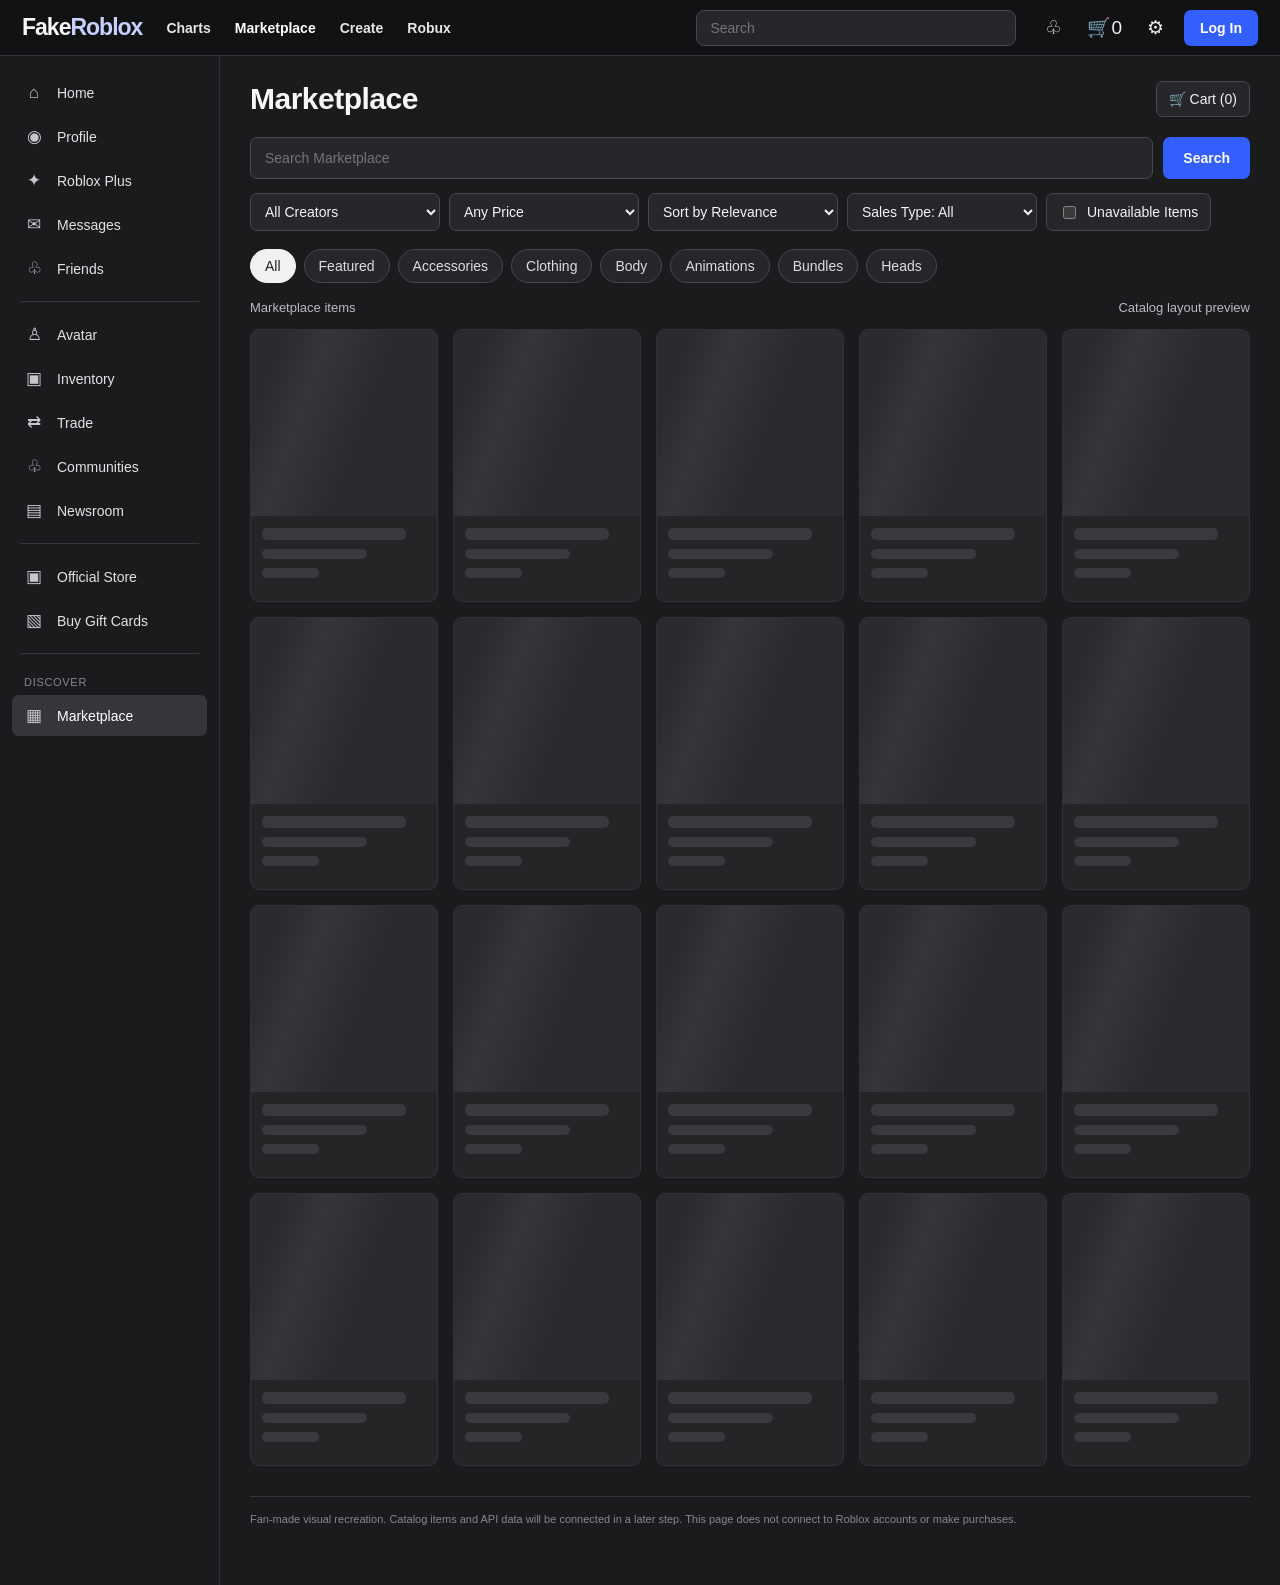
==== commit cf2e6724: "Use Marketplace recreation as the site homepage" ====
--- a/index.html
+++ b/index.html
@@ -1,1045 +1,171 @@
-
-<!DOCTYPE html>
-<!--[if IE 8]><html class="ie8" ng-app="robloxApp"><![endif]-->
-<!--[if gt IE 8]><!-->
+<!doctype html>
 <html lang="en">
-<!--<![endif]-->
-<head data-machine-id="1433a0d8-d1d7-9ee2-7f10-32aeff478cfc">
-    <!-- MachineID: 1433a0d8-d1d7-9ee2-7f10-32aeff478cfc -->
-    <title>Shop Roblox Catalog, Marketplace &amp; Avatar Store | Roblox</title>
-
-<meta http-equiv="X-UA-Compatible" content="IE=edge,requiresActiveX=true" />
-<meta charset="UTF-8">
-<meta name="viewport" content="width=device-width, initial-scale=1">
-<meta name="author" content="Roblox Corporation" />
-<meta name="description" content="Customize your avatar with a never-ending marketplace of clothing options, accessories, gear, and more!" />
-<meta name="keywords" content="free games, online games, building games, virtual worlds, free mmo, gaming cloud, physics engine" />
-
-    <meta name="apple-itunes-app" content="app-id=431946152" />
+<head>
+<meta charset="utf-8"><meta name="viewport" content="width=device-width,initial-scale=1">
+<meta name="theme-color" content="#191b1d">
+<title>Marketplace | FakeRoblox</title>
+<style>
+:root{color-scheme:dark;--bg:#191b1d;--bar:#111214;--panel:#232527;--panel2:#2b2d30;--line:#3b3d40;--text:#f7f7f8;--muted:#bdbfc2;--blue:#335fff;--green:#00b06f}
+*{box-sizing:border-box}html,body{margin:0;min-height:100%;background:var(--bg);color:var(--text);font:14px Arial,Helvetica,sans-serif}body{min-height:100vh}a{color:inherit;text-decoration:none}button,input,select{font:inherit}button{cursor:pointer}
+.top{height:56px;background:var(--bar);border-bottom:1px solid #303236;display:flex;align-items:center;gap:24px;padding:0 22px;position:sticky;top:0;z-index:20}
+.brand{font-size:23px;font-weight:900;letter-spacing:-1px;white-space:nowrap}.brand span{color:#c7d0ff}.nav{display:flex;align-items:center;gap:24px;font-weight:600;white-space:nowrap}.nav a{color:#e6e6e7}.nav a:hover,.nav a.active{color:#fff}.global-search{margin-left:auto;width:min(320px,27vw);position:relative}.global-search input{height:36px;width:100%;border:1px solid #45474a;border-radius:8px;background:#25272a;color:#fff;padding:0 13px;outline:none}.global-search input:focus,.filter input:focus{border-color:#8496ff}.top-actions{display:flex;align-items:center;gap:15px;color:#eee;white-space:nowrap}.top-icon{border:0;background:transparent;color:#eee;font-size:19px;padding:5px}.login{border:0;border-radius:7px;background:var(--blue);color:#fff;padding:10px 16px;font-weight:700}
+.shell{display:grid;grid-template-columns:220px minmax(0,1fr);min-height:calc(100vh - 56px)}.sidebar{border-right:1px solid #303236;padding:17px 12px 24px;background:var(--bg)}.side-link{display:flex;align-items:center;gap:13px;padding:10px 12px;border-radius:7px;color:#e2e3e5;margin-bottom:3px;font-size:14px}.side-link .ico{width:20px;text-align:center;font-size:17px;color:#c5c7ca}.side-link:hover,.side-link.active{background:#343639;color:#fff}.side-divider{height:1px;background:#343639;margin:12px 8px}.sidebar-label{font-size:11px;text-transform:uppercase;letter-spacing:.7px;color:#85898f;padding:10px 12px 7px}
+main{min-width:0;padding:25px 30px 60px;max-width:1600px;width:100%;margin:0 auto}.page-head{display:flex;align-items:center;justify-content:space-between;gap:16px;margin-bottom:20px}h1{font-size:30px;letter-spacing:-.5px;margin:0;font-weight:750}.head-actions{display:flex;gap:9px;align-items:center}.round-btn{height:36px;padding:0 12px;border:1px solid #484a4e;background:#25272a;color:#f2f2f2;border-radius:7px}
+.catalog-search{display:flex;gap:10px;margin-bottom:14px}.catalog-search input{height:42px;flex:1;min-width:100px;border:1px solid #47494d;border-radius:7px;background:#25272a;color:#fff;padding:0 14px;outline:none}.search-btn{background:#335fff;border:0;color:#fff;border-radius:7px;padding:0 20px;font-weight:700}
+.filters{display:flex;align-items:center;gap:9px;flex-wrap:wrap;margin-bottom:17px}.filter{height:38px;min-width:130px;max-width:190px;flex:1;border:1px solid #45474a;border-radius:7px;background:#25272a;color:#f4f4f5;padding:0 10px;outline:none}.filter option{background:#25272a}.filter.check{flex:0 0 auto;display:flex;align-items:center;gap:8px;padding:0 12px;min-width:unset}.filter.check input{accent-color:#335fff}
+.chips{display:flex;gap:8px;overflow-x:auto;padding:1px 0 14px;margin-bottom:5px;scrollbar-width:thin}.chip{border:1px solid #44464a;border-radius:18px;background:#25272a;color:#ddd;padding:8px 14px;white-space:nowrap}.chip:hover,.chip.active{background:#f1f1f1;color:#222;border-color:#f1f1f1}
+.result-row{display:flex;align-items:center;justify-content:space-between;color:#b9bbc0;font-size:13px;margin:3px 0 14px}.grid{display:grid;grid-template-columns:repeat(5,minmax(0,1fr));gap:15px}.card{min-width:0;cursor:pointer;border-radius:9px;overflow:hidden;background:#232527;border:1px solid #2e3033;transition:transform .14s,border-color .14s}.card:hover{transform:translateY(-2px);border-color:#5c5f65}.thumb{height:auto;aspect-ratio:1/1;background:#2b2d30;display:flex;align-items:center;justify-content:center;position:relative;overflow:hidden}.thumb img{width:100%;height:100%;object-fit:cover}.emoji{font-size:74px;filter:drop-shadow(0 7px 6px #111)}.item-label{position:absolute;left:8px;top:8px;border-radius:4px;background:#161719d9;color:#ddd;padding:4px 6px;font-size:10px;text-transform:uppercase;letter-spacing:.3px}.card-info{padding:10px 11px 12px}.item-name{font-size:14px;font-weight:700;line-height:1.3;white-space:nowrap;overflow:hidden;text-overflow:ellipsis;margin-bottom:5px}.creator{font-size:12px;color:#aeb1b6;white-space:nowrap;overflow:hidden;text-overflow:ellipsis;margin-bottom:10px}.price-line{display:flex;align-items:center;gap:6px;font-weight:750}.robux{width:17px;height:17px;display:inline-flex;align-items:center;justify-content:center;border-radius:50%;background:#00b06f;color:white;font-size:10px;font-weight:900;font-style:italic}.empty{padding:60px 15px;text-align:center;color:#bfc1c4;grid-column:1/-1}.empty h2{color:#fff;font-size:20px}.disclaimer{font-size:11px;color:#85898f;margin-top:30px;border-top:1px solid #333538;padding-top:16px}
+.error-state{position:fixed;inset:0;z-index:50;background:#fff;color:#333;display:none;align-items:center;justify-content:center;font:16px Arial,sans-serif;text-align:center;padding:24px}.error-state.visible{display:flex}.error-inner{max-width:460px}.error-inner h2{font-size:21px;font-weight:500;margin:0 0 12px}.error-inner p{color:#666;line-height:1.5}
+.modal-backdrop{position:fixed;inset:0;background:#000b;z-index:40;display:none;align-items:center;justify-content:center;padding:20px}.modal-backdrop.open{display:flex}.modal{background:#232527;border:1px solid #414348;border-radius:12px;width:min(760px,100%);max-height:90vh;overflow:auto;display:grid;grid-template-columns:1fr 1fr;gap:22px;padding:22px;position:relative}.modal-image{aspect-ratio:1;background:#2b2d30;border-radius:8px;display:flex;align-items:center;justify-content:center;overflow:hidden}.modal-image img{width:100%;height:100%;object-fit:contain}.modal-image .emoji{font-size:110px}.modal h2{font-size:25px;margin:8px 0}.modal .description{color:#c2c4c8;line-height:1.6;margin:16px 0}.modal-close{position:absolute;right:12px;top:10px;border:0;background:transparent;color:#eee;font-size:26px}.modal-price{font-size:24px;font-weight:800;display:flex;align-items:center;gap:8px;margin:22px 0}.modal-actions{display:flex;gap:9px}.primary,.secondary{flex:1;min-height:42px;border-radius:7px;font-weight:700}.primary{border:0;background:#335fff;color:white}.secondary{border:1px solid #5a5d61;background:#343639;color:#fff}.toast{position:fixed;z-index:60;bottom:20px;left:50%;transform:translateX(-50%);background:#292b2e;border:1px solid #55585d;color:white;border-radius:8px;padding:12px 17px;display:none;max-width:90vw}.toast.show{display:block}
+@media(max-width:1200px){.grid{grid-template-columns:repeat(4,minmax(0,1fr))}.shell{grid-template-columns:200px minmax(0,1fr)}main{padding:24px 22px}.nav{gap:15px}.top{gap:18px}}
+@media(max-width:900px){.grid{grid-template-columns:repeat(3,minmax(0,1fr))}.shell{grid-template-columns:66px minmax(0,1fr)}.sidebar{padding:14px 7px}.side-link{justify-content:center;padding:11px 5px}.side-link .label,.sidebar-label,.side-divider{display:none}.side-link .ico{font-size:20px}.nav{display:none}.global-search{width:auto;flex:1}.top-actions{gap:7px}}
+@media(max-width:600px){.top{height:auto;min-height:56px;padding:10px 12px;gap:12px;flex-wrap:wrap}.brand{font-size:21px}.global-search{order:3;flex-basis:100%;width:100%}.top-actions{margin-left:auto}.top-actions .top-icon:nth-child(2){display:none}.shell{grid-template-columns:1fr}.sidebar{display:flex;gap:4px;overflow-x:auto;border-right:0;border-bottom:1px solid #303236;padding:8px}.side-link{flex:0 0 auto;margin:0;padding:8px 10px}.side-link .label{display:inline;font-size:12px}.side-link .ico{font-size:16px;width:auto}main{padding:20px 12px 40px}.page-head{align-items:flex-start}h1{font-size:27px}.head-actions .round-btn{font-size:12px;padding:0 8px}.filters{gap:7px}.filter{min-width:calc(50% - 5px);max-width:none}.filter.check{min-width:unset}.grid{grid-template-columns:repeat(2,minmax(0,1fr));gap:10px}.thumb{aspect-ratio:1}.emoji{font-size:62px}.card-info{padding:9px}.item-name{font-size:13px}.modal{grid-template-columns:1fr;gap:15px;padding:16px}.modal-image{max-height:260px}.modal h2{font-size:22px}.modal-close{background:#232527;border-radius:50%;z-index:1}}
 
 
-    <link rel="apple-touch-icon" href="https://images.rbxcdn.com/905bd722ee0a6ceda3caacde54c0b081.png" />
+/* Catalog styling tuned to the Roblox desktop Marketplace, especially when embedded on home. */
+body.embed-mode .page-head{margin:0 0 18px;justify-content:flex-start}
+body.embed-mode h1{font-size:24px;font-weight:700;letter-spacing:0;margin:0}
+body.embed-mode .head-actions{display:none}
+body.embed-mode .catalog-search{gap:8px;margin-bottom:14px}
+body.embed-mode .catalog-search input{height:40px;border-radius:8px;background:#393b3e;border:1px solid #393b3e;padding:0 14px}
+body.embed-mode .search-btn{width:42px;min-width:42px;padding:0;font-size:0;background:#393b3e;border:1px solid #505257;position:relative}
+body.embed-mode .search-btn:after{content:"⌕";font-size:25px;line-height:1;position:absolute;inset:4px 0 0}
+body.embed-mode .filters{gap:8px;margin-bottom:14px}
+body.embed-mode .filter{height:36px;min-width:125px;border-radius:8px;background:#393b3e;border-color:#393b3e;color:#f7f7f8}
+body.embed-mode .filter.check{background:transparent;border-color:transparent;padding-left:2px}
+body.embed-mode .chips{gap:8px;padding:2px 0 13px;margin-bottom:3px}
+body.embed-mode .chip{background:#393b3e;border-color:#393b3e;border-radius:18px;padding:8px 13px;color:#f7f7f8;font-weight:600}
+body.embed-mode .chip.active{background:#f7f7f8;border-color:#f7f7f8;color:#191b1d}
+body.embed-mode .result-row{margin:2px 0 12px;color:#bdbfc2}
+body.embed-mode .result-row span:last-child{display:none}
+body.embed-mode .grid{grid-template-columns:repeat(6,minmax(0,1fr));gap:18px 14px}
+body.embed-mode .card{border:0;border-radius:0;background:transparent;box-shadow:none;text-align:left}
+body.embed-mode .card:hover{transform:none;border-color:transparent}
+body.embed-mode .thumb{border-radius:8px;background:#393b3e;aspect-ratio:1/1}
+body.embed-mode .thumb img{object-fit:contain;padding:0}
+body.embed-mode .emoji{font-size:clamp(42px,5vw,68px)}
+body.embed-mode .item-label{display:none}
+body.embed-mode .card-info{padding:9px 2px 3px}
+body.embed-mode .item-name{font-size:14px;font-weight:600;margin-bottom:4px;color:#f7f7f8}
+body.embed-mode .creator{font-size:12px;margin-bottom:6px;color:#bdbfc2}
+body.embed-mode .price-line{font-size:14px;font-weight:600;gap:6px;color:#f7f7f8}
+body.embed-mode .robux{width:16px;height:16px;font-size:9px;flex-shrink:0}
+body.embed-mode .disclaimer{display:none}
+@media(max-width:1250px){body.embed-mode .grid{grid-template-columns:repeat(5,minmax(0,1fr))}}
+@media(max-width:1000px){body.embed-mode .grid{grid-template-columns:repeat(4,minmax(0,1fr))}}
+@media(max-width:700px){body.embed-mode .grid{grid-template-columns:repeat(3,minmax(0,1fr))}body.embed-mode main{padding:16px 12px 30px}}
+@media(max-width:480px){body.embed-mode .grid{grid-template-columns:repeat(2,minmax(0,1fr))}body.embed-mode .filter{min-width:calc(50% - 8px);max-width:none}body.embed-mode .filter.check{min-width:unset}}
 
-
-<script type="application/ld+json">
-    {"@context":"https://schema.org","@type":"Organization","name":"Roblox","email":"info@roblox.com","url":"https://www.roblox.com/","image":"https://images.rbxcdn.com/fc3f3e3158fc20ebb5ccc972064ebfe6.png","logo":"https://images.rbxcdn.com/fc3f3e3158fc20ebb5ccc972064ebfe6.png","sameAs":["https://www.facebook.com/roblox/","https://twitter.com/roblox","https://www.linkedin.com/company/147977","https://www.instagram.com/roblox/","https://www.youtube.com/user/roblox","https://www.twitch.tv/roblox"]}
+/* Embedded mode: show only the catalog inside the existing homepage shell. */
+body.embed-mode .top,body.embed-mode .sidebar{display:none!important}
+body.embed-mode .shell{display:block;min-height:0}
+body.embed-mode main{max-width:none;width:100%;padding:20px 22px 40px}
+body.embed-mode .disclaimer{margin-top:20px}
+@media(max-width:600px){body.embed-mode main{padding:16px 10px 30px}}
+</style>
+<style>
+/* Catalog-first layout: neutral item placeholders until public catalog data is connected. */
+.skeleton-card{cursor:default;transform:none!important;border-color:#303236}
+.skeleton-thumb{background:linear-gradient(110deg,#292b2e 8%,#343639 18%,#292b2e 33%);background-size:200% 100%;animation:catalog-shimmer 1.7s linear infinite}
+.skeleton-line{height:10px;width:64%;margin:9px 0;border-radius:5px;background:#383a3e}
+.skeleton-line.wide{height:12px;width:88%;margin-top:2px}
+.skeleton-line.short{width:35%}
+.skeleton-card .card-info{min-height:85px}
+@keyframes catalog-shimmer{to{background-position-x:-200%}}
+.chips{padding-bottom:12px}
+@media(max-width:1100px){.grid{grid-template-columns:repeat(4,minmax(0,1fr))}}
+@media(max-width:850px){.shell{grid-template-columns:190px minmax(0,1fr)}main{padding:22px 18px}.grid{grid-template-columns:repeat(3,minmax(0,1fr))}}
+@media(max-width:620px){.top{padding:0 12px;gap:12px}.nav{display:none}.global-search{width:auto;flex:1}.top-actions{gap:5px}.sidebar{display:none}.shell{display:block}main{padding:18px 12px}.grid{grid-template-columns:repeat(2,minmax(0,1fr));gap:10px}.filters{gap:7px}.filter{min-width:calc(50% - 7px)}h1{font-size:25px}}
+</style>
+</head>
+<body>
+<header class="top">
+<a class="brand" href="index.html" aria-label="FakeRoblox home">Fake<span>Roblox</span></a>
+<nav class="nav" aria-label="Main navigation"><a href="index.html">Charts</a><a class="active" href="marketplace.html">Marketplace</a><a href="#" data-action="create">Create</a><a href="#" data-action="robux">Robux</a></nav>
+<form class="global-search" id="globalForm"><input id="globalInput" placeholder="Search" aria-label="Search"></form>
+<div class="top-actions"><button class="top-icon" aria-label="Notifications" data-action="notifications">♧</button><button class="top-icon" aria-label="Shopping cart" id="cartButton">🛒<span id="cartCount">0</span></button><button class="top-icon" aria-label="Settings" data-action="settings">⚙</button><button class="login" id="loginButton">Log In</button></div>
+</header>
+<div class="shell">
+<aside class="sidebar" aria-label="Sidebar">
+<a class="side-link" href="index.html"><span class="ico">⌂</span><span class="label">Home</span></a>
+<a class="side-link" href="#" data-action="profile"><span class="ico">◉</span><span class="label">Profile</span></a>
+<a class="side-link" href="#" data-action="plus"><span class="ico">✦</span><span class="label">Roblox Plus</span></a>
+<a class="side-link" href="#" data-action="messages"><span class="ico">✉</span><span class="label">Messages</span></a>
+<a class="side-link" href="#" data-action="friends"><span class="ico">♧</span><span class="label">Friends</span></a>
+<div class="side-divider"></div>
+<a class="side-link" href="marketplace.html"><span class="ico">♙</span><span class="label">Avatar</span></a>
+<a class="side-link" href="#" data-action="inventory"><span class="ico">▣</span><span class="label">Inventory</span></a>
+<a class="side-link" href="#" data-action="trade"><span class="ico">⇄</span><span class="label">Trade</span></a>
+<a class="side-link" href="#" data-action="communities"><span class="ico">♧</span><span class="label">Communities</span></a>
+<a class="side-link" href="#" data-action="news"><span class="ico">▤</span><span class="label">Newsroom</span></a>
+<div class="side-divider"></div>
+<a class="side-link" href="#" data-action="store"><span class="ico">▣</span><span class="label">Official Store</span></a>
+<a class="side-link" href="#" data-action="giftcards"><span class="ico">▧</span><span class="label">Buy Gift Cards</span></a>
+<div class="side-divider"></div><div class="sidebar-label">Discover</div>
+<a class="side-link active" href="marketplace.html"><span class="ico">▦</span><span class="label">Marketplace</span></a>
+</aside>
+<main>
+<div class="page-head"><h1>Marketplace</h1><div class="head-actions"><button class="round-btn" id="cartTop">🛒 Cart (<span id="cartCount2">0</span>)</button></div></div>
+<form class="catalog-search" id="catalogForm"><input id="catalogInput" placeholder="Search Marketplace" aria-label="Search Marketplace"><button class="search-btn" type="submit">Search</button></form>
+<div class="filters">
+<select class="filter" id="creatorFilter" aria-label="Creator"><option value="all">All Creators</option><option value="Roblox">Roblox</option><option value="Demo Studio">Demo Studio</option><option value="Avatar Lab">Avatar Lab</option></select>
+<select class="filter" id="priceFilter" aria-label="Price"><option value="all">Any Price</option><option value="free">Free</option><option value="paid">Paid</option><option value="under100">Under 100</option><option value="under1000">Under 1,000</option></select>
+<select class="filter" id="sortFilter" aria-label="Sort by"><option value="relevance">Sort by Relevance</option><option value="low">Price: Low to High</option><option value="high">Price: High to Low</option><option value="name">Name: A to Z</option></select>
+<select class="filter" id="salesFilter" aria-label="Sales type"><option value="all">Sales Type: All</option><option value="on-sale">On Sale</option><option value="off-sale">Off Sale</option></select>
+<label class="filter check"><input id="unavailableFilter" type="checkbox"> Unavailable Items</label>
+</div>
+<div class="chips" id="categories"><button class="chip active" data-category="All">All</button><button class="chip" data-category="Featured">Featured</button><button class="chip" data-category="Accessories">Accessories</button><button class="chip" data-category="Clothing">Clothing</button><button class="chip" data-category="Body">Body</button><button class="chip" data-category="Animations">Animations</button><button class="chip" data-category="Bundles">Bundles</button><button class="chip" data-category="Heads">Heads</button></div>
+<div class="result-row"><span id="resultCount">Marketplace</span><span>Catalog layout preview</span></div>
+<div class="grid" id="itemGrid" aria-live="polite"></div>
+<div class="disclaimer">Fan-made visual recreation. Catalog items and API data will be connected in a later step. This page does not connect to Roblox accounts or make purchases.</div>
+</main>
+</div>
+<div class="modal-backdrop" id="modalBackdrop" role="dialog" aria-modal="true" aria-labelledby="modalTitle"><section class="modal"><button class="modal-close" id="modalClose" aria-label="Close">×</button><div class="modal-image" id="modalImage"></div><div><div class="item-label" style="position:static;display:inline-block" id="modalType">ITEM</div><h2 id="modalTitle">Item</h2><div class="creator" id="modalCreator"></div><div class="description" id="modalDescription"></div><div class="modal-price"><span class="robux">R</span><span id="modalPrice"></span></div><div class="modal-actions"><button class="primary" id="modalBuy">Buy</button><button class="secondary" id="modalCart">Add to Cart</button></div><p style="font-size:11px;color:#92969c;line-height:1.5">Demo only — no real purchase or account connection.</p></div></section></div>
+<div class="error-state" id="errorState"><div class="error-inner"><h2>Catalog temporarily unavailable.</h2><p>Please try again later.</p><button class="round-btn" id="retryButton">Try Again</button></div></div>
+<div class="toast" id="toast" role="status"></div>
+<script>
+if(new URLSearchParams(window.location.search).get("embed")==="1")document.body.classList.add("embed-mode");
+const items=[];
+let category="All",query="",selected=null,cart=[];
+const grid=document.getElementById("itemGrid"),toast=document.getElementById("toast");
+function notify(text){toast.textContent=text;toast.classList.add("show");clearTimeout(notify.timer);notify.timer=setTimeout(()=>toast.classList.remove("show"),2600)}
+function robuxPrice(price){return price===0?"Free":price.toLocaleString("en-US")}
+function filteredItems(){
+let list=items.filter(i=>(category==="All"||i.category===category)&&(!query||(i.name+" "+i.creator+" "+i.category).toLowerCase().includes(query.toLowerCase()))&&(document.getElementById("creatorFilter").value==="all"||i.creator===document.getElementById("creatorFilter").value));
+const p=document.getElementById("priceFilter").value;
+list=list.filter(i=>p==="all"||(p==="free"&&i.price===0)||(p==="paid"&&i.price>0)||(p==="under100"&&i.price>0&&i.price<100)||(p==="under1000"&&i.price>0&&i.price<1000));
+const sale=document.getElementById("salesFilter").value;
+list=list.filter(i=>(sale==="all"||(sale==="on-sale"&&i.onSale)||(sale==="off-sale"&&!i.onSale))&&(document.getElementById("unavailableFilter").checked||!i.unavailable));
+const sort=document.getElementById("sortFilter").value;
+if(sort==="low")list.sort((a,b)=>a.price-b.price);if(sort==="high")list.sort((a,b)=>b.price-a.price);if(sort==="name")list.sort((a,b)=>a.name.localeCompare(b.name));
+return list}
+function draw(){
+const list=filteredItems();document.getElementById("resultCount").textContent=list.length ? list.length+" items" : "Marketplace items";
+grid.innerHTML="";
+if(!list.length){grid.innerHTML=Array.from({length:20},()=>'<div class="card skeleton-card" aria-hidden="true"><div class="thumb skeleton-thumb"></div><div class="card-info"><div class="skeleton-line wide"></div><div class="skeleton-line"></div><div class="skeleton-line short"></div></div></div>').join("");return}
+list.forEach(item=>{const card=document.createElement("button");card.className="card";card.type="button";card.setAttribute("aria-label","View "+item.name);card.innerHTML='<div class="thumb"><span class="emoji" aria-hidden="true">'+item.emoji+'</span><span class="item-label">'+(item.unavailable?"Unavailable":item.label)+'</span></div><div class="card-info"><div class="item-name"></div><div class="creator"></div><div class="price-line"><span class="robux">R</span><span>'+robuxPrice(item.price)+'</span></div></div>';if(item.image){const im=document.createElement("img");im.src=item.image;im.alt=item.name;im.onload=()=>{const em=card.querySelector(".thumb .emoji");if(em)em.style.display="none"};card.querySelector(".thumb").prepend(im)}card.querySelector(".item-name").textContent=item.name;card.querySelector(".creator").textContent="By "+item.creator;card.addEventListener("click",()=>openItem(item));grid.appendChild(card)});
+}
+function openItem(item){selected=item;document.getElementById("modalTitle").textContent=item.name;document.getElementById("modalCreator").textContent="By "+item.creator;document.getElementById("modalDescription").textContent=item.description;document.getElementById("modalPrice").textContent=robuxPrice(item.price);document.getElementById("modalType").textContent=item.label;document.getElementById("modalImage").innerHTML=item.image?'<img src="'+item.image+'" alt="">':'<span class="emoji">'+item.emoji+'</span>';document.getElementById("modalBackdrop").classList.add("open")}
+function closeModal(){document.getElementById("modalBackdrop").classList.remove("open")}
+function updateCart(){document.getElementById("cartCount").textContent=cart.length;document.getElementById("cartCount2").textContent=cart.length}
+function addCart(item){if(cart.some(x=>x.id===item.id)){notify(item.name+" is already in your demo cart.");return}cart.push(item);updateCart();notify(item.name+" added to demo cart.")}
+function searchNow(value){query=value.trim();draw()}
+document.getElementById("catalogForm").addEventListener("submit",e=>{e.preventDefault();searchNow(document.getElementById("catalogInput").value)});
+document.getElementById("globalForm").addEventListener("submit",e=>{e.preventDefault();const v=document.getElementById("globalInput").value;document.getElementById("catalogInput").value=v;searchNow(v);document.querySelector("main").scrollIntoView({behavior:"smooth"})});
+["creatorFilter","priceFilter","sortFilter","salesFilter","unavailableFilter"].forEach(id=>document.getElementById(id).addEventListener("change",draw));
+document.getElementById("categories").addEventListener("click",e=>{const b=e.target.closest("button[data-category]");if(!b)return;category=b.dataset.category;document.querySelectorAll(".chip").forEach(x=>x.classList.toggle("active",x===b));draw()});
+document.getElementById("modalClose").addEventListener("click",closeModal);document.getElementById("modalBackdrop").addEventListener("click",e=>{if(e.target.id==="modalBackdrop")closeModal()});document.addEventListener("keydown",e=>{if(e.key==="Escape")closeModal()});
+document.getElementById("modalBuy").addEventListener("click",()=>notify("Demo only — no real purchase was made."));document.getElementById("modalCart").addEventListener("click",()=>selected&&addCart(selected));
+function showCart(){if(!cart.length){notify("Your demo cart is empty.");return}notify("Demo cart: "+cart.map(x=>x.name).join(", "))}
+document.getElementById("cartButton").addEventListener("click",showCart);document.getElementById("cartTop").addEventListener("click",showCart);
+document.getElementById("loginButton").addEventListener("click",()=>notify("Demo login is not connected to Roblox."));
+document.querySelectorAll("[data-action]").forEach(el=>el.addEventListener("click",e=>{e.preventDefault();notify(el.dataset.action==="robux"?"Robux is not connected in this demo.":el.dataset.action==="create"?"Creation tools are not connected in this demo.":"This section is a visual demo and is not connected to a Roblox account.")}));
+document.getElementById("retryButton").addEventListener("click",()=>document.getElementById("errorState").classList.remove("visible"));
+/* Set window.DEMO_CATALOG_ERROR = true in dev tools to preview the separate light error state. */
+if(window.DEMO_CATALOG_ERROR===true)document.getElementById("errorState").classList.add("visible");
+draw();
+/* Load the official public thumbnail for bundle 201 when Roblox thumbnail service is available. */
+fetch("https://thumbnails.roblox.com/v1/bundles/thumbnails?bundleIds=201&size=420x420&format=Png&isCircular=false").then(r=>r.ok?r.json():Promise.reject()).then(d=>{const url=d&&d.data&&d.data[0]&&d.data[0].imageUrl;if(url){items[0].image=url;draw()}}).catch(()=>{});
 </script>
-    <meta property="og:site_name" content="Roblox" />
-    <meta property="og:title" content="Catalog - Roblox" />
-    <meta property="og:type" content="catalog" />
-        <meta property="og:url" content="marketplace.html" />
-    <meta property="og:description" content="Customize your avatar with a never-ending marketplace of clothing options, accessories, gear, and more!" />
-            <meta property="og:image" content="https://images.rbxcdn.com/28ab48fcd5d5b19b03c126d2b6aef4b8.jpg" />
-    <meta property="fb:app_id" content="190191627665278">
-    <meta name="twitter:card">
-    <meta name="twitter:site">
-    <meta name="twitter:title" content="Roblox">
-    <meta name="twitter:description" content="Customize your avatar with a never-ending marketplace of clothing options, accessories, gear, and more!">
-    <meta name="twitter:creator">
-            <meta name=twitter:image1 content="https://images.rbxcdn.com/98d711725b1a4e84666b34315d5454f0.jpg" />
-    <meta name="twitter:app:country" content="US">
-    <meta name="twitter:app:name:iphone" content="Roblox Mobile">
-    <meta name="twitter:app:id:iphone" content="431946152">
-    <meta name="twitter:app:url:iphone">
-    <meta name="twitter:app:name:ipad" content="Roblox Mobile">
-    <meta name="twitter:app:id:ipad" content="431946152">
-    <meta name="twitter:app:url:ipad">
-    <meta name="twitter:app:name:googleplay" content="Roblox">
-    <meta name="twitter:app:id:googleplay" content="com.roblox.client">
-    <meta name="twitter:app:url:googleplay" />
-
-<meta ng-csp="no-unsafe-eval">
-
-    <meta name="user-data"
-          data-userid="1043484868"
-          data-name="jordanfafard"
-          data-displayName="mm2goat"
-          data-isunder13="false" 
-          data-created="04/16/2019 23:49:23" 
-          data-ispremiumuser="false"
-          data-membership=""
-          data-hasverifiedbadge="false"/>
-
-<meta name="locale-data"
-      data-language-code="en_us"
-      data-language-name="English (United States)"
-      data-url-locale=""
-      data-override-language-header="false" />
-<meta name="device-meta"
-      data-device-type="computer"
-      data-is-in-app="false"
-      data-is-desktop="true"
-      data-is-phone="false"
-      data-is-tablet="false"
-      data-is-console="false"
-      data-is-android-app="false"
-      data-is-ios-app="false"
-      data-is-uwp-app="false"
-      data-is-xbox-app="false"
-      data-is-amazon-app="false"
-      data-is-win32-app="false"
-      data-is-studio="false"
-      data-is-game-client-browser="false"
-      data-is-ios-device="false"
-      data-is-android-device="false"
-      data-is-universal-app="false"
-      data-app-type="unknown"
-      data-is-chrome-os="false"
-      data-is-pcgdk-app="false"
-      data-is-samsung-galaxy-store-app="false"
-/>
-
-
-<meta name="environment-meta" data-domain="roblox.com"    data-is-testing-site="false" />
-<meta name="notification-stream-migration-data"
-      data-react-bell-enabled="True"
-      data-react-friend-request-card-enabled="True"
-      data-react-private-message-card-enabled="True"
-      data-react-game-update-card-enabled="True"
-      data-react-group-membership-card-enabled="True"
-      data-react-test-notification-card-enabled="True"
-      data-react-developer-metrics-card-enabled="True"
-      data-react-stream-enabled="True"
-      data-react-stream-embedded-enabled="True"
-      data-react-stream-experiment-enabled="True" />
-<meta name="top-nav-migration-data"
-      data-foundation-enabled="True"
-      data-foundation-experiment-enabled="True" />
-<meta name="top-search-results-data" data-enabled="False" />
-
-    <meta name="request-context-data"
-        data-request-country-code="CA"/>
-
-
-<meta id="roblox-display-names" data-enabled="true"></meta><meta name="hardware-backed-authentication-data"
-      data-is-secure-authentication-intent-enabled="true"
-      data-is-bound-auth-token-enabled="true"
-      data-bound-auth-token-whitelist="{&quot;Whitelist&quot;:[{&quot;apiSite&quot;:&quot;auth.roblox.com&quot;,&quot;sampleRate&quot;:&quot;100&quot;},{&quot;apiSite&quot;:&quot;accountsettings.roblox.com&quot;,&quot;sampleRate&quot;:&quot;100&quot;},{&quot;apiSite&quot;:&quot;inventory.roblox.com&quot;,&quot;sampleRate&quot;:&quot;100&quot;},{&quot;apiSite&quot;:&quot;accountinformation.roblox.com&quot;,&quot;sampleRate&quot;:&quot;100&quot;}, {&quot;apiSite&quot;:&quot;billing.roblox.com&quot;,&quot;sampleRate&quot;:&quot;100&quot;}, {&quot;apiSite&quot;:&quot;premiumfeatures.roblox.com&quot;,&quot;sampleRate&quot;:&quot;100&quot;}, {&quot;apiSite&quot;:&quot;trades.roblox.com&quot;,&quot;sampleRate&quot;:&quot;100&quot;}, {&quot;apiSite&quot;:&quot;groups.roblox.com&quot;,&quot;sampleRate&quot;:&quot;100&quot;}, {&quot;apiSite&quot;:&quot;adconfiguration.roblox.com&quot;,&quot;sampleRate&quot;:&quot;100&quot;},  {&quot;apiSite&quot;:&quot;ads.roblox.com&quot;,&quot;sampleRate&quot;:&quot;100&quot;}, {&quot;apiSite&quot;:&quot;assetdelivery.roblox.com&quot;,&quot;sampleRate&quot;:&quot;100&quot;}, {&quot;apiSite&quot;:&quot;avatar.roblox.com&quot;,&quot;sampleRate&quot;:&quot;100&quot;}, {&quot;apiSite&quot;:&quot;badges.roblox.com&quot;,&quot;sampleRate&quot;:&quot;100&quot;}, {&quot;apiSite&quot;:&quot;catalog.roblox.com&quot;,&quot;sampleRate&quot;:&quot;100&quot;}, {&quot;apiSite&quot;:&quot;chat.roblox.com&quot;,&quot;sampleRate&quot;:&quot;100&quot;}, {&quot;apiSite&quot;:&quot;chatmoderation.roblox.com&quot;,&quot;sampleRate&quot;:&quot;100&quot;}, {&quot;apiSite&quot;:&quot;clientsettings.roblox.com&quot;,&quot;sampleRate&quot;:&quot;100&quot;},  {&quot;apiSite&quot;:&quot;contacts.roblox.com&quot;,&quot;sampleRate&quot;:&quot;100&quot;}, {&quot;apiSite&quot;:&quot;contentstore.roblox.com&quot;,&quot;sampleRate&quot;:&quot;100&quot;},  {&quot;apiSite&quot;:&quot;develop.roblox.com&quot;,&quot;sampleRate&quot;:&quot;100&quot;}, {&quot;apiSite&quot;:&quot;economy.roblox.com&quot;,&quot;sampleRate&quot;:&quot;100&quot;},  {&quot;apiSite&quot;:&quot;engagementpayouts.roblox.com&quot;,&quot;sampleRate&quot;:&quot;100&quot;}, {&quot;apiSite&quot;:&quot;followings.roblox.com&quot;,&quot;sampleRate&quot;:&quot;100&quot;},  {&quot;apiSite&quot;:&quot;friends.roblox.com&quot;,&quot;sampleRate&quot;:&quot;100&quot;}, {&quot;apiSite&quot;:&quot;gameinternationalization.roblox.com&quot;,&quot;sampleRate&quot;:&quot;100&quot;}, {&quot;apiSite&quot;:&quot;gamejoin.roblox.com&quot;,&quot;sampleRate&quot;:&quot;100&quot;}, {&quot;apiSite&quot;:&quot;gamepersistence.roblox.com&quot;,&quot;sampleRate&quot;:&quot;100&quot;}, {&quot;apiSite&quot;:&quot;games.roblox.com&quot;,&quot;sampleRate&quot;:&quot;100&quot;}, {&quot;apiSite&quot;:&quot;groupsmoderation.roblox.com&quot;,&quot;sampleRate&quot;:&quot;100&quot;},{&quot;apiSite&quot;:&quot;itemconfiguration.roblox.com&quot;,&quot;sampleRate&quot;:&quot;100&quot;}, {&quot;apiSite&quot;:&quot;locale.roblox.com&quot;,&quot;sampleRate&quot;:&quot;100&quot;}, {&quot;apiSite&quot;:&quot;localizationtables.roblox.com&quot;,&quot;sampleRate&quot;:&quot;100&quot;},  {&quot;apiSite&quot;:&quot;metrics.roblox.com&quot;,&quot;sampleRate&quot;:&quot;100&quot;}, {&quot;apiSite&quot;:&quot;moderation.roblox.com&quot;,&quot;sampleRate&quot;:&quot;100&quot;},  {&quot;apiSite&quot;:&quot;notifications.roblox.com&quot;,&quot;sampleRate&quot;:&quot;100&quot;}, {&quot;apiSite&quot;:&quot;points.roblox.com&quot;,&quot;sampleRate&quot;:&quot;100&quot;}, {&quot;apiSite&quot;:&quot;presence.roblox.com&quot;,&quot;sampleRate&quot;:&quot;100&quot;}, {&quot;apiSite&quot;:&quot;publish.roblox.com&quot;,&quot;sampleRate&quot;:&quot;100&quot;},  {&quot;apiSite&quot;:&quot;privatemessages.roblox.com&quot;,&quot;sampleRate&quot;:&quot;100&quot;}, {&quot;apiSite&quot;:&quot;thumbnailsresizer.roblox.com&quot;,&quot;sampleRate&quot;:&quot;100&quot;}, {&quot;apiSite&quot;:&quot;thumbnails.roblox.com&quot;,&quot;sampleRate&quot;:&quot;100&quot;}, {&quot;apiSite&quot;:&quot;translationroles.roblox.com&quot;,&quot;sampleRate&quot;:&quot;100&quot;},  {&quot;apiSite&quot;:&quot;translations.roblox.com&quot;,&quot;sampleRate&quot;:&quot;100&quot;}, {&quot;apiSite&quot;:&quot;twostepverification.roblox.com&quot;,&quot;sampleRate&quot;:&quot;100&quot;},  {&quot;apiSite&quot;:&quot;usermoderation.roblox.com&quot;,&quot;sampleRate&quot;:&quot;100&quot;}, {&quot;apiSite&quot;:&quot;users.roblox.com&quot;,&quot;sampleRate&quot;:&quot;100&quot;}, {&quot;apiSite&quot;:&quot;voice.roblox.com&quot;,&quot;sampleRate&quot;:&quot;100&quot;}, {&quot;apiSite&quot;:&quot;realtimenotifications.roblox.com&quot;,&quot;sampleRate&quot;:&quot;100&quot;}, {&quot;apiSite&quot;:&quot;jQuery&quot;,&quot;sampleRate&quot;:&quot;1000000&quot;}]}"
-      data-bound-auth-token-exemptlist="{&quot;Exemptlist&quot;:[]}"
-      data-hba-indexed-db-name="hbaDB"
-      data-hba-indexed-db-obj-store-name="hbaObjectStore"
-      data-hba-indexed-db-key-name="hba_keys"
-      data-hba-indexed-db-version="1"
-      data-bat-event-sample-rate="500" />
-<meta name="account-switching-data"
-      data-is-account-switching-enabled="true" />
-
-<meta name="subscription-data"
-      data-is-enabled="true" />
-<meta name="subscription-referral-data"
-      data-is-enabled="true" />
-<meta name="sendr-notification-stream-data"
-      data-is-foundation-modal-enabled="False" />
-
-<meta name="passkey-data"
-      data-is-passkey-login-enabled="true" />
-<meta name="passkey-data-android"
-      data-is-passkey-login-enabled-android="true" />
-
-<meta name="page-meta" data-internal-page-name="Catalog" />
-<meta name="page-retry-header-enabled" data-retry-attempt-header-enabled="True" />
-
-<script type="text/javascript">
-    var Roblox = Roblox || {};
-
-    Roblox.BundleVerifierConstants = {
-        isMetricsApiEnabled: true,
-        eventStreamUrl: "//ecsv2.roblox.com/pe?t=diagnostic",
-        deviceType: "Computer",
-        cdnLoggingEnabled: JSON.parse("true")
-    };
-</script>        <script src="/js/utilities/bundleVerifier.js?v=d8be7ec8aee81a9acf17014aae64dd2e" type="text/javascript"></script>
-    
-<link href="https://images.rbxcdn.com/e854eb7b2951ac03edba9a2681032bba.ico" rel="icon" />
-
-
-
-<link rel="stylesheet" onerror="Roblox.BundleDetector && Roblox.BundleDetector.reportBundleError(this)" data-bundlename="FoundationCss" data-bundle-source="Main" href="https://css.rbxcdn.com/161e292cedda1994a4f776fd987faeae2ede0f79b194c126c1a9f30436f14eb0-FoundationCss.css" />
-<link rel="stylesheet" onerror="Roblox.BundleDetector && Roblox.BundleDetector.reportBundleError(this)" data-bundlename="ReactStyleGuide" data-bundle-source="Main" href="https://css.rbxcdn.com/30513cf72cd0250d8aa76fb9de723a952c18fa620a8e2ab676ffcd238c4672ac-ReactStyleGuide.css" />
-<link rel="stylesheet" onerror="Roblox.BundleDetector && Roblox.BundleDetector.reportBundleError(this)" data-bundlename="StyleGuide" data-bundle-source="Main" href="https://css.rbxcdn.com/847ceec79c04bf9ecc6d3fa5b59c0aa52fd42db2970db3ec8e00db5c08d83969-StyleGuide.css" />
-<link rel="preload" as="font" type="font/woff2" crossorigin href="https://css.rbxcdn.com/3e19a797e2ce0522.woff2"><link rel="preload" as="font" type="font/woff2" crossorigin href="https://css.rbxcdn.com/7f3ddcb5a3796526.woff2"><link rel="preload" as="font" type="font/woff2" crossorigin href="https://css.rbxcdn.com/5f8b8d5d1962b747.woff2"><link rel="preload" as="font" type="font/woff2" crossorigin href="https://css.rbxcdn.com/77cbcd18c888e0f1.woff2">
-
-<link rel="stylesheet" onerror="Roblox.BundleDetector && Roblox.BundleDetector.reportBundleError(this)" data-bundlename="Builder" data-bundle-source="Main" href="https://css.rbxcdn.com/1b34f4a153012c574b328741e3848f1b6682a052c8e882f94a66e5ea71ec937f-Builder.css" />
-<link rel="stylesheet" onerror="Roblox.BundleDetector && Roblox.BundleDetector.reportBundleError(this)" data-bundlename="Thumbnails" data-bundle-source="Main" href="https://css.rbxcdn.com/523c59064ab61f06e8d52365e916d731063e2a67981bcf994376f68214f5f8e4-Thumbnails.css" />
-<link rel="stylesheet" onerror="Roblox.BundleDetector && Roblox.BundleDetector.reportBundleError(this)" data-bundlename="CaptchaCore" data-bundle-source="Main" href="https://css.rbxcdn.com/b8f8f15a57a66e73469ae72eea7d8905346afa78b9f2397627cd099f7dcc779a-CaptchaCore.css" />
-<link rel="stylesheet" onerror="Roblox.BundleDetector && Roblox.BundleDetector.reportBundleError(this)" data-bundlename="EmailVerifyCodeModal" data-bundle-source="Main" href="https://css.rbxcdn.com/425750fcea32cbd87363ee2d46539a13eee157b6c0b565dbe4389b416614f269-EmailVerifyCodeModal.css" />
-<link rel="stylesheet" onerror="Roblox.BundleDetector && Roblox.BundleDetector.reportBundleError(this)" data-bundlename="Challenge" data-bundle-source="Main" href="https://css.rbxcdn.com/e175ecc7e79a45293c6601d442dbce6ad48ce7d6e8db4396c4c7906dc3fb6261-Challenge.css" />
-<link rel="stylesheet" onerror="Roblox.BundleDetector && Roblox.BundleDetector.reportBundleError(this)" data-bundlename="VerificationUpsell" data-bundle-source="Main" href="https://css.rbxcdn.com/f77e16b9fa5823882aaa0cdabade9706b9ba2b7e050d23d2831da138a58e5f7f-VerificationUpsell.css" />
-<link rel="stylesheet" onerror="Roblox.BundleDetector && Roblox.BundleDetector.reportBundleError(this)" data-bundlename="AccountSwitcher" data-bundle-source="Main" href="https://css.rbxcdn.com/7a9e67ec503d2a15aac8cb8cbfe95ca99a08f78df56f5961d9e10a325c19ddf6-AccountSwitcher.css" />
-<link rel="stylesheet" onerror="Roblox.BundleDetector && Roblox.BundleDetector.reportBundleError(this)" data-bundlename="PriceTag" data-bundle-source="Main" href="https://css.rbxcdn.com/11f18daeb1f4bb97744bb5e001501f6d19e24bd1a8a4a001dfc47dd73c7e499d-PriceTag.css" />
-<link rel="stylesheet" onerror="Roblox.BundleDetector && Roblox.BundleDetector.reportBundleError(this)" data-bundlename="SearchLandingPage" data-bundle-source="Main" href="https://css.rbxcdn.com/3d2ed080fe3621c03204c3c02e30ecb20ddc28f45c8f1c38c1999e3b888b67d5-SearchLandingPage.css" />
-<link rel="stylesheet" onerror="Roblox.BundleDetector && Roblox.BundleDetector.reportBundleError(this)" data-bundlename="RobuxIcon" data-bundle-source="Main" href="https://css.rbxcdn.com/7dfc7837b5da6850e13413c630b37da7e88aeb610ca2c7d4e8b71b02cbdc6ba6.css" />
-<link rel="stylesheet" onerror="Roblox.BundleDetector && Roblox.BundleDetector.reportBundleError(this)" data-bundlename="RobloxBadges" data-bundle-source="Main" href="https://css.rbxcdn.com/b2cff71de0c286e8f85b1a26a8b87a8cd7f77422c592849ad5114ac5d929c575.css" />
-<link rel="stylesheet" onerror="Roblox.BundleDetector && Roblox.BundleDetector.reportBundleError(this)" data-bundlename="Navigation" data-bundle-source="Main" href="https://css.rbxcdn.com/3143b772cba89fd06cd825899f4612789403fa0d20e27e004733c69e846d5271-Navigation.css" />
-<link rel="stylesheet" onerror="Roblox.BundleDetector && Roblox.BundleDetector.reportBundleError(this)" data-bundlename="CookieBannerV3" data-bundle-source="Main" href="https://css.rbxcdn.com/5ecfbd9e9320d9cc9e7f87ae35c6aa2f79f9fa66f7c839eb4f0b4269a8227677-CookieBannerV3.css" />
-<link rel="stylesheet" onerror="Roblox.BundleDetector && Roblox.BundleDetector.reportBundleError(this)" data-bundlename="Footer" data-bundle-source="Main" href="https://css.rbxcdn.com/8b759c6280a056ed34d6d00ba7fa7abacfb3009b8e93e677416723b0c1056cad-Footer.css" />
-
-    <link rel="canonical" href="index.html" />
-    
-
-    <link rel="alternate" href="marketplace.html" hreflang="x-default" />
-    <link rel="alternate" href="marketplace.html" hreflang="en" />
-    <link rel="alternate" href="https://www.roblox.com/de/catalog?taxonomy=tZsUsd2BqGViQrJ9Vs3Wah&amp;salesTypeFilter=1" hreflang="de" />
-    <link rel="alternate" href="https://www.roblox.com/es/catalog?taxonomy=tZsUsd2BqGViQrJ9Vs3Wah&amp;salesTypeFilter=1" hreflang="es" />
-    <link rel="alternate" href="marketplace.html" hreflang="fr" />
-    <link rel="alternate" href="https://www.roblox.com/id/catalog?taxonomy=tZsUsd2BqGViQrJ9Vs3Wah&amp;salesTypeFilter=1" hreflang="id" />
-    <link rel="alternate" href="https://www.roblox.com/it/catalog?taxonomy=tZsUsd2BqGViQrJ9Vs3Wah&amp;salesTypeFilter=1" hreflang="it" />
-    <link rel="alternate" href="https://www.roblox.com/ja/catalog?taxonomy=tZsUsd2BqGViQrJ9Vs3Wah&amp;salesTypeFilter=1" hreflang="ja" />
-    <link rel="alternate" href="https://www.roblox.com/ko/catalog?taxonomy=tZsUsd2BqGViQrJ9Vs3Wah&amp;salesTypeFilter=1" hreflang="ko" />
-    <link rel="alternate" href="https://www.roblox.com/pl/catalog?taxonomy=tZsUsd2BqGViQrJ9Vs3Wah&amp;salesTypeFilter=1" hreflang="pl" />
-    <link rel="alternate" href="https://www.roblox.com/pt/catalog?taxonomy=tZsUsd2BqGViQrJ9Vs3Wah&amp;salesTypeFilter=1" hreflang="pt" />
-    <link rel="alternate" href="https://www.roblox.com/th/catalog?taxonomy=tZsUsd2BqGViQrJ9Vs3Wah&amp;salesTypeFilter=1" hreflang="th" />
-    <link rel="alternate" href="https://www.roblox.com/tr/catalog?taxonomy=tZsUsd2BqGViQrJ9Vs3Wah&amp;salesTypeFilter=1" hreflang="tr" />
-    <link rel="alternate" href="https://www.roblox.com/vi/catalog?taxonomy=tZsUsd2BqGViQrJ9Vs3Wah&amp;salesTypeFilter=1" hreflang="vi" />
-    <link rel="alternate" href="https://www.roblox.com/ar/catalog?taxonomy=tZsUsd2BqGViQrJ9Vs3Wah&amp;salesTypeFilter=1" hreflang="ar" />
-    <link rel="alternate" href="https://www.roblox.com/hi/catalog?taxonomy=tZsUsd2BqGViQrJ9Vs3Wah&amp;salesTypeFilter=1" hreflang="hi" />
-
-    
-<link onerror='Roblox.BundleDetector && Roblox.BundleDetector.reportBundleError(this)' rel='stylesheet'  href='https://static.rbxcdn.com/css/leanbase___80400f5d6146e08bcf1e66a17ee0554e_m.css/fetch' />
-
-
-    
-
-
-    
-
-    <link rel="stylesheet" onerror="Roblox.BundleDetector && Roblox.BundleDetector.reportBundleError(this)" data-bundlename="ItemPurchaseUpsell" data-bundle-source="Main" href="https://css.rbxcdn.com/52f3e763c2d49763b2dac14293b034680b0d32284d3f46e4b0a51073ae47995b-ItemPurchaseUpsell.css" />
-<link rel="stylesheet" onerror="Roblox.BundleDetector && Roblox.BundleDetector.reportBundleError(this)" data-bundlename="ItemPurchase" data-bundle-source="Main" href="https://css.rbxcdn.com/d43a3cc9e2b604ca971eabf7978f2e5b4be00508418f210445e450cc13710961-ItemPurchase.css" />
-<link rel="stylesheet" onerror="Roblox.BundleDetector && Roblox.BundleDetector.reportBundleError(this)" data-bundlename="IdVerification" data-bundle-source="Main" href="https://css.rbxcdn.com/37b5bc69ed67ee094c95e908d68d809c55c28ab8f34ed714a7541f1f5eeacfa6-IdVerification.css" />
-<link rel="stylesheet" onerror="Roblox.BundleDetector && Roblox.BundleDetector.reportBundleError(this)" data-bundlename="AccessManagementUpsell" data-bundle-source="Main" href="https://css.rbxcdn.com/d45e200658a1343116bbf4a88c367d093758085e7d001918d641c85b2143468f-AccessManagementUpsell.css" />
-<link rel="stylesheet" onerror="Roblox.BundleDetector && Roblox.BundleDetector.reportBundleError(this)" data-bundlename="GameLaunch" data-bundle-source="Main" href="https://css.rbxcdn.com/c417e85387caaf11d4ad7a07cda858b3ae661984ccaf3ecba8a519aed396c66d-GameLaunch.css" />
-
-
-    
-
-<link rel="stylesheet" onerror="Roblox.BundleDetector && Roblox.BundleDetector.reportBundleError(this)" data-bundlename="NotificationStream" data-bundle-source="Main" href="https://css.rbxcdn.com/935fb7331d9761008e6d48890a8f03c8124d73dd41b4f19f93a1844577186103-NotificationStream.css" />
-<link rel="stylesheet" onerror="Roblox.BundleDetector && Roblox.BundleDetector.reportBundleError(this)" data-bundlename="SendrNotificationStream" data-bundle-source="Main" href="https://css.rbxcdn.com/f214ccaad8cd40aa45a0eafa3c1aa7ae5aaee1a22a7b96266bcc9014eb474077-SendrNotificationStream.css" />
-<link rel="stylesheet" onerror="Roblox.BundleDetector && Roblox.BundleDetector.reportBundleError(this)" data-bundlename="ReactChat" data-bundle-source="Main" href="https://css.rbxcdn.com/50145389c09c3ba36104cb852e5276b23f8573f02c8ec4f9b14f43c851c510f1-ReactChat.css" />
-
-
-
-<link rel="stylesheet" onerror="Roblox.BundleDetector && Roblox.BundleDetector.reportBundleError(this)" data-bundlename="UserAgreementsChecker" data-bundle-source="Main" href="https://css.rbxcdn.com/f401268ebc090113a61a0cd2b4ceb4d248a780da241aec24bdce0e0a3f5c7e0a-UserAgreementsChecker.css" />
-
-<link rel="stylesheet" onerror="Roblox.BundleDetector && Roblox.BundleDetector.reportBundleError(this)" data-bundlename="AccessManagementUpsellV2" data-bundle-source="Main" href="https://css.rbxcdn.com/74bf935e0fb53f5f465ba31ed492cd21380676542a5284763a18d9dbf64eb40f-AccessManagementUpsellV2.css" />
-
-
-
-    <script type="text/javascript">
-    var Roblox = Roblox || {};
-    Roblox.RealTimeSettings = Roblox.RealTimeSettings ||
-        {
-            NotificationsEndpoint: "https://realtime-signalr.roblox.com/userhub",
-            MaxConnectionTime: "21600000",
-            IsEventPublishingEnabled: false,
-            IsDisconnectOnSlowConnectionDisabled: true,
-            IsSignalRClientTransportRestrictionEnabled: true,
-            IsLocalStorageInRealTimeEnabled: true,
-            IsDebuggerEnabled: "False",
-            IsRealtimeWebAnalyticsEnabled: true,
-            IsRealtimeWebAnalyticsConnectionEventsEnabled: false,
-            IsRealtimeDurableReplayEnabled: true,
-            RealtimeMessageDedupeLruCacheSize: "32",
-            IsRealtimeTailLossPollingEnabled: true,
-            IsRealtimeTailLossGapDetectionEnabled: true,
-            RealtimeTailLossPollingBaseIntervalMs: "30000",
-            RealtimeTailLossPollingMaxIntervalMs: "300000",
-            RealtimeTailLossPollingBackoffMultiplier: "2",
-            RealtimeTailLossPollingRetryMaxAttempts: "3"
-        }
-    </script>
-    <script type="text/javascript" onerror="Roblox.BundleDetector && Roblox.BundleDetector.reportBundleError(this)" data-monitor="true" data-bundlename="EnvironmentUrls" data-bundle-source="Main" src="https://js.rbxcdn.com/ddf71f4bf086237706507ee77fae4381d9213ff637c663a5613da97ef27d1e8a-EnvironmentUrls.js"></script>
-
-
-
-<script type="text/javascript">
-    var Roblox = Roblox || {};
-    Roblox.GaEventSettings = {
-        gaDFPPreRollEnabled: "false" === "true",
-        gaLaunchAttemptAndLaunchSuccessEnabled: "false" === "true",
-        gaPerformanceEventEnabled: "false" === "true"
-    };
-</script>
-
-
-    <script onerror='Roblox.BundleDetector && Roblox.BundleDetector.reportBundleError(this)' data-monitor='true' data-bundlename='headerinit' type='text/javascript' src='https://js.rbxcdn.com/50fc9b1cd8481cba36f39a8a3241048d.js'></script>
-
-    <script type="text/javascript" onerror="Roblox.BundleDetector && Roblox.BundleDetector.reportBundleError(this)" data-monitor="true" data-bundlename="Polyfill" data-bundle-source="Main" src="https://js.rbxcdn.com/fc00826f9e0f8fd2f6bfe2152fb652d4f73e1a12e1ad50ad234d2f60854a311c-Polyfill.js"></script>
-
-
-    <script type="text/javascript" onerror="Roblox.BundleDetector && Roblox.BundleDetector.reportBundleError(this)" data-monitor="true" data-bundlename="XsrfProtection" data-bundle-source="Main" src="https://js.rbxcdn.com/2f0fd0c2760ff1898187af6df3b764f4b08f77a315d0a33654f105f61b0ea6d0.js"></script>
-
-
-    <script type="text/javascript" onerror="Roblox.BundleDetector && Roblox.BundleDetector.reportBundleError(this)" data-monitor="true" data-bundlename="HeaderScripts" data-bundle-source="Main" src="https://js.rbxcdn.com/69792ba68738c4df0266885d6e3f59a121c1a727d1399b3fb83590023892b9b7-HeaderScripts.js"></script>
-
-
-<script type="text/javascript" onerror="Roblox.BundleDetector && Roblox.BundleDetector.reportBundleError(this)" data-monitor="true" data-bundlename="CrossTabCommunication" data-bundle-source="Main" src="https://js.rbxcdn.com/91949ca310de66377f8e5c0cfab7880cca42e5c1eaac63972ed95c40c2a406dc-CrossTabCommunication.js"></script>
-<script type="text/javascript" onerror="Roblox.BundleDetector && Roblox.BundleDetector.reportBundleError(this)" data-monitor="true" data-bundlename="RealTime" data-bundle-source="Main" src="https://js.rbxcdn.com/95aad7f7b1cdec3dc13afca4629d0d47d8fb30a40e4210acaca32664fe47b9ba-RealTime.js"></script>
-    
-
-
-
-<script>
-    //Set if it browser's do not track flag is enabled
-    var Roblox = Roblox || {};
-    (function() {
-        var dnt = navigator.doNotTrack || window.doNotTrack || navigator.msDoNotTrack;
-        if (typeof window.external !== "undefined" &&
-            typeof window.external.msTrackingProtectionEnabled !== "undefined") {
-            dnt = dnt || window.external.msTrackingProtectionEnabled();
-        }
-        Roblox.browserDoNotTrack = dnt == "1" || dnt == "yes" || dnt === true;
-    })();
-</script>
-
-    <script type="text/javascript">
-
-        var _gaq = _gaq || [];
-
-                window.GoogleAnalyticsDisableRoblox2 = true;
-        _gaq.push(['b._setAccount', 'UA-486632-1']);
-            _gaq.push(['b._setSampleRate', '5']);
-        _gaq.push(['b._setCampSourceKey', 'rbx_source']);
-        _gaq.push(['b._setCampMediumKey', 'rbx_medium']);
-        _gaq.push(['b._setCampContentKey', 'rbx_campaign']);
-
-            _gaq.push(['b._setDomainName', 'roblox.com']);
-
-            _gaq.push(['b._setCustomVar', 1, 'Visitor', 'Member', 2]);
-                _gaq.push(['b._setPageGroup', 1, 'Catalog']);
-            _gaq.push(['b._trackPageview']);
-
-        _gaq.push(['c._setAccount', 'UA-26810151-2']);
-            _gaq.push(['c._setSampleRate', '1']);
-            _gaq.push(['c._setDomainName', 'roblox.com']);
-            _gaq.push(['c._setPageGroup', 1, 'Catalog']);
-
-            (function() {
-                if (!Roblox.browserDoNotTrack) {
-                    var ga = document.createElement('script');
-                    ga.type = 'text/javascript';
-                    ga.async = true;
-                    ga.src = ('https:' == document.location.protocol ? 'https://ssl' : 'http://www') + '.google-analytics.com/ga.js';
-                    var s = document.getElementsByTagName('script')[0];
-                    s.parentNode.insertBefore(ga, s);
-                }
-        })();
-             </script>
-
-    
-        <script type="text/javascript">
-            if (Roblox && Roblox.EventStream) {
-                Roblox.EventStream.Init("//ecsv2.roblox.com/www/e.png",
-                    "//ecsv2.roblox.com/www/e.png",
-                    "//ecsv2.roblox.com/pe?t=studio",
-                    "//ecsv2.roblox.com/pe?t=diagnostic");
-            }
-        </script>
-
-
-
-<script type="text/javascript">
-    if (Roblox && Roblox.PageHeartbeatEvent) {
-        Roblox.PageHeartbeatEvent.Init([2,8,20,60]);
-    }
-</script>
-    <script>
-    Roblox = Roblox || {};
-    Roblox.AbuseReportPVMeta = {
-        desktopEnabled: true,
-        phoneEnabled: false,
-        inAppEnabled: false
-    };
-</script>
-
-
-<meta name="thumbnail-meta-data" 
-      data-is-webapp-cache-enabled="False"
-      data-webapp-cache-expirations-timespan="00:01:00"
-      data-request-min-cooldown="1000"
-      data-request-max-cooldown="30000"
-      data-request-max-retry-attempts="4"
-      data-request-batch-size="100"
-      data-thumbnail-metrics-sample-size="20"
-      data-concurrent-thumbnail-request-count="4"/>
-                          
-
-</head>
-<body id="rbx-body" dir="ltr" class="rbx-body    theme-roblox age-roblox-theme builder-font" data-performance-relative-value="0.005" data-internal-page-name="Catalog" data-send-event-percentage="0">
-    <script type="text/javascript" onerror="Roblox.BundleDetector && Roblox.BundleDetector.reportBundleError(this)" data-monitor="true" data-bundlename="Theme" data-bundle-source="Main" src="https://js.rbxcdn.com/5d8d12e4aa148f8e3c9d3fbc66c922e54e2354d4fbe3a1237fb7c6d7491fae40-Theme.js"></script>
-
-
-    
-    <script src="https://roblox.com/js/hsts.js?v=5" type="text/javascript" id="hsts" async></script>
-
-    <script type="text/javascript" onerror="Roblox.BundleDetector && Roblox.BundleDetector.reportBundleError(this)" data-monitor="true" data-bundlename="Linkify" data-bundle-source="Main" src="https://js.rbxcdn.com/1d87d1231072878a0f6164e84b8cfa6f90a1b31b18ba5d8f410b947d4b029fe8.js"></script>
-
-
-<div id="image-retry-data"
-     data-image-retry-max-times="30"
-     data-image-retry-timer="500"
-     data-ga-logging-percent="10">
-</div><div id="http-retry-data"
-     data-http-retry-max-timeout="0"
-     data-http-retry-base-timeout="0"
-     data-http-retry-max-times="1">
-</div>    
-
-
-<div id="wrap" class="wrap no-gutter-ads logged-in">
-
-
-<div id="navigation-container" class="builder-font"
-    data-number-of-autocomplete-suggestions="7">
-    <div id="header" class="navbar-fixed-top rbx-header" role="navigation"> <div class="container-fluid"> <div class="rbx-navbar-header"> <div id="header-menu-icon" class="rbx-nav-collapse"> <button type="button" class="btn-navigation-nav-menu-md menu-button"> <span class="icon-nav-menu"></span> </button> </div> <div class="navbar-header"> <a id="nav-logo-link" class="navbar-brand" href="https://www.roblox.com/home"> <span class="icon-logo"></span><span class="icon-logo-r"></span> </a> <div id="age-badge-container"></div> </div> </div> <ul class="nav rbx-navbar hidden-xs hidden-sm col-md-5 col-lg-4"> <li> <a id="nav-charts-md-link" class="font-header-2 nav-menu-title text-header" href="https://www.roblox.com/charts">Charts</a> </li> <li> <a id="nav-marketplace-md-link" class="font-header-2 nav-menu-title text-header" href="marketplace.html">Marketplace</a> </li> <li> <a id="header-develop-md-link" class="font-header-2 nav-menu-title text-header" href="https://www.roblox.com/develop">Create</a> </li> <li id="navigation-robux-container"></li> </ul> <ul class="nav rbx-navbar hidden-md hidden-lg col-xs-12"> <li> <a id="nav-charts-sm-link" class="font-header-2 nav-menu-title text-header" href="https://www.roblox.com/charts">Charts</a> </li> <li> <a id="nav-marketplace-sm-link" class="font-header-2 nav-menu-title text-header" href="marketplace.html">Marketplace</a> </li> <li> <a id="header-develop-sm-link" class="font-header-2 nav-menu-title text-header" href="https://www.roblox.com/develop">Create</a> </li> <li id="navigation-robux-mobile-container"></li> </ul> <div id="right-navigation-header"></div> </div> </div> <div id="left-navigation-container"></div> <div id="verificationUpsell-container"> <div verificationUpsell-container></div> </div> <div id="phoneVerificationUpsell-container"> <div phoneVerificationUpsell-container></div> </div> <div id="contactMethodPrompt-container"> <div contactMethodPrompt-container></div> </div> <div id="navigation-account-switcher-container"> <div navigation-account-switcher-container></div> </div> 
-
-</div>
-    <main class="container-main content-no-ads 
-                
-                
-                
-                
-                "
-         id="container-main" tabindex="-1">
-            <script type="text/javascript">
-                if (top.location != self.location) {
-                    top.location = self.location.href;
-                }
-            </script>
-            <div class="alert-container">
-                <noscript>
-                    <div>
-                        <div class="alert-info" role="alert">Please enable Javascript to use all the features on this site.
-                        </div>
-                    </div>
-                </noscript>
-
-                
-
-                    <div id="account-security-prompt-container"></div>
-
-            </div>
-
-        <div id="prompts-orchestrator"></div>
-
-        <div class="content" id="content">
-            
-<div id="catalog-react-container"></div>
-
-        </div>
-    </main><!--Bootstrap Footer React Component -->
-
-<footer class="container-footer" id="footer-container"
-        data-is-giftcards-footer-enabled="True">
-</footer></div>
-    <div id="chat-container"
-         class="chat chat-container"
-         chat-base>
-    </div>
-    <div id="user-agreements-checker-container"></div>
-    <div id="access-management-upsell-container"></div>
-    <div id="global-privacy-control-checker-container"></div>
-    <div id="cookie-banner-wrapper" class="cookie-banner-wrapper"></div>
-
-<div id="PlaceLauncherStatusPanel" style="display:none"
-     data-is-duar-auto-opt-in-enabled="true"
-     data-is-duar-opt-out-disabled="true"
-     data-os-name="Windows"
-     data-protocol-roblox-locale="en_us"
-     data-protocol-game-locale="en_us"
-     data-protocol-channel-name="LIVE"
-     data-protocol-studio-channel-name="LIVE"
-     data-protocol-player-channel-name="LIVE"
-     data-is-omit-player-channel-for-win-and-mac-enabled="true"
-     data-is-www-common-game-launcher-enabled="false">
-</div>
-<iframe id="downloadInstallerIFrame" name="downloadInstallerIFrame" style="visibility:hidden;height:0;width:1px;position:absolute"></iframe>
-
-<script onerror='Roblox.BundleDetector && Roblox.BundleDetector.reportBundleError(this)' data-monitor='true' data-bundlename='eventtracker' type='text/javascript' src='https://js.rbxcdn.com/098e80c8e9f4dad5295663f4a79f9a64.js'></script>
-
-
-<div id="modal-confirmation" class="modal-confirmation" data-modal-type="confirmation">
-    <div id="modal-dialog"  class="modal-dialog" role="dialog">
-        <div class="modal-content">
-            <div class="modal-header">
-                <button type="button" class="close" data-dismiss="modal">
-                    <span aria-hidden="true"><span class="icon-close"></span></span><span class="sr-only">Close</span>
-                </button>
-                <h5 class="modal-title"></h5>
-            </div>
-
-            <div class="modal-body">
-                <div class="modal-top-body">
-                    <div class="modal-message"></div>
-                    <div class="modal-image-container roblox-item-image" data-image-size="medium" data-no-overlays data-no-click>
-                        <img class="modal-thumb" alt="generic image"/>
-                    </div>
-                    <div class="modal-checkbox checkbox">
-                        <input id="modal-checkbox-input" type="checkbox"/>
-                        <label for="modal-checkbox-input"></label>
-                    </div>
-                </div>
-                <div class="modal-btns">
-                    <a href id="confirm-btn"><span></span></a>
-                    <a href id="decline-btn"><span></span></a>
-                </div>
-                <div class="loading modal-processing">
-                    <img class="loading-default" src='https://images.rbxcdn.com/4bed93c91f909002b1f17f05c0ce13d1.gif' alt="Processing..." />
-                </div>
-            </div>
-            <div class="modal-footer text-footer">
-
-            </div>
-        </div>
-    </div>
-</div>
-
-
-
-
-    <script type="text/javascript">
-        $(function () {
-            if (!window.Roblox || !Roblox.CookieUpgrader) { return; }
-            Roblox.CookieUpgrader.domain = 'roblox.com';
-            Roblox.CookieUpgrader.upgrade("GuestData", { expires: Roblox.CookieUpgrader.thirtyYearsFromNow });
-            Roblox.CookieUpgrader.upgrade("RBXSource", { expires: function (cookie) { return Roblox.CookieUpgrader.getExpirationFromCookieValue("rbx_acquisition_time", cookie); } });
-            Roblox.CookieUpgrader.upgrade("RBXViralAcquisition", { expires: function (cookie) { return Roblox.CookieUpgrader.getExpirationFromCookieValue("time", cookie); } });
-
-                Roblox.CookieUpgrader.upgrade("RBXMarketing", { expires: Roblox.CookieUpgrader.thirtyYearsFromNow });
-                
-                Roblox.CookieUpgrader.upgrade("RBXSessionTracker", { expires: Roblox.CookieUpgrader.fourHoursFromNow });
-                
-                Roblox.CookieUpgrader.upgrade("RBXEventTrackerV2", {expires: Roblox.CookieUpgrader.thirtyYearsFromNow});
-                        });
-    </script>
-
-
-
-    <script onerror='Roblox.BundleDetector && Roblox.BundleDetector.reportBundleError(this)' data-monitor='true' data-bundlename='intl-polyfill' type='text/javascript' src='https://js.rbxcdn.com/4bae454bf5dab3028073fea1e91b6f19.js'></script>
-
-
-    <script type="text/javascript" onerror="Roblox.BundleDetector && Roblox.BundleDetector.reportBundleError(this)" data-monitor="true" data-bundlename="InternationalCore" data-bundle-source="Main" src="https://js.rbxcdn.com/f3a217cc73f72b82894dc26c4057369ae7a26d8b60e579dc807fc1963ff91598-InternationalCore.js"></script>
-
-    <script type="text/javascript" onerror="Roblox.BundleDetector && Roblox.BundleDetector.reportBundleError(this)" data-monitor="true" data-bundlename="TranslationResources" data-bundle-source="Main" src="https://js.rbxcdn.com/d16e6f3b83d217e09e5c46ddcc078aeca8fa3b69fc40979b173ea1c0079cf481-TranslationResources.js"></script>
-
-
-    <script onerror='Roblox.BundleDetector && Roblox.BundleDetector.reportBundleError(this)' data-monitor='true' data-bundlename='leanbase' type='text/javascript' src='https://js.rbxcdn.com/3549e188c34f5a2d6fd6ff275813b3bc.js'></script>
-
-
-    <script type="text/javascript" onerror="Roblox.BundleDetector && Roblox.BundleDetector.reportBundleError(this)" data-monitor="true" data-bundlename="CoreUtilities" data-bundle-source="Main" src="https://js.rbxcdn.com/68e914f6ff1a61dbf6e138779bbeb3b2eee38c4a9e9f5fe6fbeb374019b22310-CoreUtilities.js"></script>
-
-
-    <script type="text/javascript" onerror="Roblox.BundleDetector && Roblox.BundleDetector.reportBundleError(this)" data-monitor="true" data-bundlename="React" data-bundle-source="Main" src="https://js.rbxcdn.com/b1eec88f581c575b721433689f5e4e1b5b47ec1df1bfbe5595660480ba2b104c-React.js"></script>
-
-    <script type="text/javascript" onerror="Roblox.BundleDetector && Roblox.BundleDetector.reportBundleError(this)" data-monitor="true" data-bundlename="WebBlox" data-bundle-source="Main" src="https://js.rbxcdn.com/c2842bfcd97e55a576b1e191a6db391103a029714ef58c8932cd301be2bede05-WebBlox.js"></script>
-
-    <script type="text/javascript" onerror="Roblox.BundleDetector && Roblox.BundleDetector.reportBundleError(this)" data-monitor="true" data-bundlename="ReactUtilities" data-bundle-source="Main" src="https://js.rbxcdn.com/350730ac37c2d24576b0ac806e102b17df06273610b1769a41eeb28eb9569276-ReactUtilities.js"></script>
-
-    <script type="text/javascript" onerror="Roblox.BundleDetector && Roblox.BundleDetector.reportBundleError(this)" data-monitor="true" data-bundlename="Experimentation" data-bundle-source="Main" src="https://js.rbxcdn.com/e4d869b26529138558f87e96a10ee8822b2859a13b86bdd17e205879e1612be3-Experimentation.js"></script>
-<script type="text/javascript" onerror="Roblox.BundleDetector && Roblox.BundleDetector.reportBundleError(this)" data-monitor="true" data-bundlename="ReactStyleGuide" data-bundle-source="Main" src="https://js.rbxcdn.com/e33477c956a2adf0925fd9ce93004152929801c5bfc09f91ac19caa377b8e99f-ReactStyleGuide.js"></script>
-
-
-
-<meta name="sentry-meta"
-      data-env-name="production"
-      data-dsn="https://24df60727c94bd0aa14ab1269d104a21@o293668.ingest.us.sentry.io/4509158985826304"
-      data-sample-rate="0.0005"
-      data-traces-sample-rate="0.008" /><script type="text/javascript" onerror="Roblox.BundleDetector && Roblox.BundleDetector.reportBundleError(this)" data-monitor="true" data-bundlename="Sentry" data-bundle-source="Main" src="https://js.rbxcdn.com/61835f7b25c66e6463cc3e247c6c06759099f39808aee1a9f87dc9fa05f2c0da-Sentry.js"></script>
-
-    <script onerror='Roblox.BundleDetector && Roblox.BundleDetector.reportBundleError(this)' data-monitor='true' data-bundlename='angular' type='text/javascript' src='https://js.rbxcdn.com/3756ad214dde52cb58a1300177547475.js'></script>
-
-    <script type="text/javascript" onerror="Roblox.BundleDetector && Roblox.BundleDetector.reportBundleError(this)" data-monitor="true" data-bundlename="AngularJsUtilities" data-bundle-source="Main" src="https://js.rbxcdn.com/e3ee1d26df4ed304eedf103641f389dcfe507d24f0aa079d366824f187f14ffa-AngularJsUtilities.js"></script>
-
-    <script type="text/javascript" onerror="Roblox.BundleDetector && Roblox.BundleDetector.reportBundleError(this)" data-monitor="true" data-bundlename="InternationalAngularJs" data-bundle-source="Main" src="https://js.rbxcdn.com/47aa20a4d7ec095fabb9db116c99c5c798b2fa37161a5f59a340cb352279596f.js"></script>
-
-    <script type="text/javascript" onerror="Roblox.BundleDetector && Roblox.BundleDetector.reportBundleError(this)" data-monitor="true" data-bundlename="Thumbnails" data-bundle-source="Main" src="https://js.rbxcdn.com/3a131f4ba5ee5fec05f61aaaa23c868c1a5b369e44ff949b71447c823fff28fa-Thumbnails.js"></script>
-
-
-
-<script type="text/javascript" onerror="Roblox.BundleDetector && Roblox.BundleDetector.reportBundleError(this)" data-monitor="true" data-bundlename="PresenceStatus" data-bundle-source="Main" src="https://js.rbxcdn.com/4b1622cffffd47df4803000604bc86bf9e595680109940279db923fba973a1dc-PresenceStatus.js"></script>
-<script type="text/javascript" onerror="Roblox.BundleDetector && Roblox.BundleDetector.reportBundleError(this)" data-monitor="true" data-bundlename="DynamicLocalizationResourceScript_Common.Presence" data-bundle-source="Unknown" src="https://js.rbxcdn.com/7f4c2753c55dc89d4c9bf2dbfbf34e224194f6255457c0bd8c8c1ed0e6350f3a.js"></script>
-
-
-<div id="presence-registration-bootstrap-data"
-     data-is-enabled="False"
-     data-interval="15000"></div>
-
-<script type="text/javascript" onerror="Roblox.BundleDetector && Roblox.BundleDetector.reportBundleError(this)" data-monitor="true" data-bundlename="PresenceRegistration" data-bundle-source="Main" src="https://js.rbxcdn.com/215fe9b0fe92491f665645f65f57db6668d716af72e02465db259b715f061118.js"></script>
-
-    <div ng-modules="baseTemplateApp">
-        <!-- Template bundle: base -->
-<script type="text/javascript">
-"use strict"; angular.module("baseTemplateApp", []).run(['$templateCache', function($templateCache) { 
-
- }]);
-</script>
-
-    </div>
-
-    <div ng-modules="pageTemplateApp">
-        <!-- Template bundle: page -->
-<script type="text/javascript">
-"use strict"; angular.module("pageTemplateApp", []).run(['$templateCache', function($templateCache) { 
-
- }]);
-</script>
-
-    </div>
-
-<script type="text/javascript" onerror="Roblox.BundleDetector && Roblox.BundleDetector.reportBundleError(this)" data-monitor="true" data-bundlename="CaptchaCore" data-bundle-source="Main" src="https://js.rbxcdn.com/8e79851738baf4a99514ce726568faa52a0155d6298e0ed7521a210bde79c688-CaptchaCore.js"></script>
-<script type="text/javascript" onerror="Roblox.BundleDetector && Roblox.BundleDetector.reportBundleError(this)" data-monitor="true" data-bundlename="EmailVerifyCodeModal" data-bundle-source="Main" src="https://js.rbxcdn.com/5b3170c956b0c87ade14d298bcf45d0bae3991c1b427b7e1624bf94e488792c0-EmailVerifyCodeModal.js"></script>
-<script type="text/javascript" onerror="Roblox.BundleDetector && Roblox.BundleDetector.reportBundleError(this)" data-monitor="true" data-bundlename="DynamicLocalizationResourceScript_Authentication.OneTimePasscode" data-bundle-source="Unknown" src="https://js.rbxcdn.com/cfcd81415cfff6b93a5e4b3af0fc378467122eb075bc63b1934c6136ae6cf8ac.js"></script>
-<script type="text/javascript" onerror="Roblox.BundleDetector && Roblox.BundleDetector.reportBundleError(this)" data-monitor="true" data-bundlename="DynamicLocalizationResourceScript_Authentication.Login" data-bundle-source="Unknown" src="https://js.rbxcdn.com/c6759d3963b4dec1306339eaac3d5443b7e7eea33a4b311d63999ca24256cddf.js"></script>
-<script type="text/javascript" onerror="Roblox.BundleDetector && Roblox.BundleDetector.reportBundleError(this)" data-monitor="true" data-bundlename="Challenge" data-bundle-source="Main" src="https://js.rbxcdn.com/70dfbf22cc8f2ba182be82634229574c31205f713140703a2d9ddbdcd10b7247-Challenge.js"></script>
-<script type="text/javascript" onerror="Roblox.BundleDetector && Roblox.BundleDetector.reportBundleError(this)" data-monitor="true" data-bundlename="DynamicLocalizationResourceScript_Feature.ForcePasswordlessLogin" data-bundle-source="Unknown" src="https://js.rbxcdn.com/31bf401f9158c39cc2383cb2f432630b5ed2cdf1f40a5618fc790a9fc74377af.js"></script>
-<script type="text/javascript" onerror="Roblox.BundleDetector && Roblox.BundleDetector.reportBundleError(this)" data-monitor="true" data-bundlename="DynamicLocalizationResourceScript_Feature.BiometricChallenge" data-bundle-source="Unknown" src="https://js.rbxcdn.com/e92d027c197738388b36f7a8164dd7bdfc61a638ac1acaeb577a92fb77a98857.js"></script>
-<script type="text/javascript" onerror="Roblox.BundleDetector && Roblox.BundleDetector.reportBundleError(this)" data-monitor="true" data-bundlename="DynamicLocalizationResourceScript_Feature.Denied" data-bundle-source="Unknown" src="https://js.rbxcdn.com/e8589b4de7e49cffa448d5ced862119339a4a366e7a9df35b7e886b68b3f9453.js"></script>
-<script type="text/javascript" onerror="Roblox.BundleDetector && Roblox.BundleDetector.reportBundleError(this)" data-monitor="true" data-bundlename="DynamicLocalizationResourceScript_Feature.RostileChallenge" data-bundle-source="Unknown" src="https://js.rbxcdn.com/88bacf62dae20f1d352d30afbd3df4c64ba7a24c551c6ee02152719cfb11b830.js"></script>
-<script type="text/javascript" onerror="Roblox.BundleDetector && Roblox.BundleDetector.reportBundleError(this)" data-monitor="true" data-bundlename="DynamicLocalizationResourceScript_Feature.ProofOfWorkChallenge" data-bundle-source="Unknown" src="https://js.rbxcdn.com/b41227fe1ecc1f4409f2e33f02d4d968f6d6389349d2221f481ff3b34e01a257.js"></script>
-<script type="text/javascript" onerror="Roblox.BundleDetector && Roblox.BundleDetector.reportBundleError(this)" data-monitor="true" data-bundlename="DynamicLocalizationResourceScript_Feature.PrivateAccessTokenChallenge" data-bundle-source="Unknown" src="https://js.rbxcdn.com/94a14bf31ad0a75d3878f6772e6d5a251e7da9b64894e2176a07f65f4d79d8a3.js"></script>
-<script type="text/javascript" onerror="Roblox.BundleDetector && Roblox.BundleDetector.reportBundleError(this)" data-monitor="true" data-bundlename="DynamicLocalizationResourceScript_Feature.DeviceIntegrityChallenge" data-bundle-source="Unknown" src="https://js.rbxcdn.com/993eb6cb9b2ed18baadeca1088086e99ede5c9877cb7fe9700e0c6854bfeefe0.js"></script>
-<script type="text/javascript" onerror="Roblox.BundleDetector && Roblox.BundleDetector.reportBundleError(this)" data-monitor="true" data-bundlename="DynamicLocalizationResourceScript_Feature.ForceAuthenticator" data-bundle-source="Unknown" src="https://js.rbxcdn.com/5fbd8389fb24177a5be64285e12645c445dee91f0a686d5bed5865f0e009d387.js"></script>
-<script type="text/javascript" onerror="Roblox.BundleDetector && Roblox.BundleDetector.reportBundleError(this)" data-monitor="true" data-bundlename="DynamicLocalizationResourceScript_Feature.SecurityQuestions" data-bundle-source="Unknown" src="https://js.rbxcdn.com/2da1b676b979a60ce3b9471d919f53c6523c606f10e6ba75fa3c168945b8455a.js"></script>
-<script type="text/javascript" onerror="Roblox.BundleDetector && Roblox.BundleDetector.reportBundleError(this)" data-monitor="true" data-bundlename="DynamicLocalizationResourceScript_Feature.ProofOfSpaceChallenge" data-bundle-source="Unknown" src="https://js.rbxcdn.com/3fec2c529efef400a78a26a5c0a2d33e3e7ec0a13971616a31cd958214c71e37.js"></script>
-<script type="text/javascript" onerror="Roblox.BundleDetector && Roblox.BundleDetector.reportBundleError(this)" data-monitor="true" data-bundlename="DynamicLocalizationResourceScript_Feature.ForceTwoStepVerification" data-bundle-source="Unknown" src="https://js.rbxcdn.com/264d4bed21a614e8a15806c5d97af0aa92f26a99f5bf89b2e94cd705728b9f1f.js"></script>
-<script type="text/javascript" onerror="Roblox.BundleDetector && Roblox.BundleDetector.reportBundleError(this)" data-monitor="true" data-bundlename="DynamicLocalizationResourceScript_Authentication.TwoStepVerification" data-bundle-source="Unknown" src="https://js.rbxcdn.com/5b220b5a67a737eb342362cad0f4b9de482619f2d0bf2c2fdaacda58261b79cd.js"></script>
-<script type="text/javascript" onerror="Roblox.BundleDetector && Roblox.BundleDetector.reportBundleError(this)" data-monitor="true" data-bundlename="DynamicLocalizationResourceScript_Authentication.Captcha" data-bundle-source="Unknown" src="https://js.rbxcdn.com/44ff0f2cc820b734456e36bcd3528a30460f0576ff6ff17478b2d84824b64abd.js"></script>
-<script type="text/javascript" onerror="Roblox.BundleDetector && Roblox.BundleDetector.reportBundleError(this)" data-monitor="true" data-bundlename="DynamicLocalizationResourceScript_Feature.PhoneVerificationChallenge" data-bundle-source="Unknown" src="https://js.rbxcdn.com/e7e3731285889059db29156a67cd4e5358a2dbf2102a88f49403c524cab2ba91.js"></script>
-<script type="text/javascript" onerror="Roblox.BundleDetector && Roblox.BundleDetector.reportBundleError(this)" data-monitor="true" data-bundlename="DynamicLocalizationResourceScript_Feature.EmailVerificationChallenge" data-bundle-source="Unknown" src="https://js.rbxcdn.com/0fe97bffcb328f446dd0f247d2d42e740d354ef70bd54b9371ece139569a5e72.js"></script>
-<script type="text/javascript" onerror="Roblox.BundleDetector && Roblox.BundleDetector.reportBundleError(this)" data-monitor="true" data-bundlename="DynamicLocalizationResourceScript_Feature.CaptchaV2Challenge" data-bundle-source="Unknown" src="https://js.rbxcdn.com/39fc596fe35569666d5a3de2830296da4164ebf2ab50e1268b6f4617cb51ce43.js"></script>
-<script type="text/javascript" onerror="Roblox.BundleDetector && Roblox.BundleDetector.reportBundleError(this)" data-monitor="true" data-bundlename="DynamicLocalizationResourceScript_Feature.Reauthentication" data-bundle-source="Unknown" src="https://js.rbxcdn.com/730fcbf0eba6dd82de9b0029e157627f023e6f448059c5b4c6a4f356222b3ac0.js"></script>
-<script type="text/javascript" onerror="Roblox.BundleDetector && Roblox.BundleDetector.reportBundleError(this)" data-monitor="true" data-bundlename="VerificationUpsell" data-bundle-source="Main" src="https://js.rbxcdn.com/ea02dd03dee8d01ac1d70c79d1a67cd19f1a2cee81b5796e32ae0102917d8992-VerificationUpsell.js"></script>
-<script type="text/javascript" onerror="Roblox.BundleDetector && Roblox.BundleDetector.reportBundleError(this)" data-monitor="true" data-bundlename="DynamicLocalizationResourceScript_Feature.AccountSettings" data-bundle-source="Unknown" src="https://js.rbxcdn.com/331e48e6b06f0b2d60a8dec1281dd9a6d96235a5c08e1b387c69fce048e974c7.js"></script>
-<script type="text/javascript" onerror="Roblox.BundleDetector && Roblox.BundleDetector.reportBundleError(this)" data-monitor="true" data-bundlename="DynamicLocalizationResourceScript_Feature.VerificationUpsell" data-bundle-source="Unknown" src="https://js.rbxcdn.com/3f05475f3c6402d21d3b177ba91ee2afc5583fa35c2c6dce56f6ba5692f08c56.js"></script>
-<script type="text/javascript" onerror="Roblox.BundleDetector && Roblox.BundleDetector.reportBundleError(this)" data-monitor="true" data-bundlename="AccountSwitcher" data-bundle-source="Main" src="https://js.rbxcdn.com/9101b07ce0b1dc4a02f76a1306b7d23ab9ddc0fb9c5f68bf12b1a2ae2a3bb5d4-AccountSwitcher.js"></script>
-<script type="text/javascript" onerror="Roblox.BundleDetector && Roblox.BundleDetector.reportBundleError(this)" data-monitor="true" data-bundlename="DynamicLocalizationResourceScript_CommonUI.Controls" data-bundle-source="Unknown" src="https://js.rbxcdn.com/8bb519e5ff19cfc45bbf0fb7bfcf333106922bf91abce540c3ff310336604cda.js"></script>
-<script type="text/javascript" onerror="Roblox.BundleDetector && Roblox.BundleDetector.reportBundleError(this)" data-monitor="true" data-bundlename="DynamicLocalizationResourceScript_Authentication.AccountSwitch" data-bundle-source="Unknown" src="https://js.rbxcdn.com/9f65c239243f3e20a33b4474b7df08f03015b22f3138d4106e490fd8c3da56b5.js"></script>
-<script type="text/javascript" onerror="Roblox.BundleDetector && Roblox.BundleDetector.reportBundleError(this)" data-monitor="true" data-bundlename="PriceTag" data-bundle-source="Main" src="https://js.rbxcdn.com/8548d5945af0a64ab611c7cd4b82f2d50b212839d431dc91e5cb244e98231e70-PriceTag.js"></script>
-<script type="text/javascript" onerror="Roblox.BundleDetector && Roblox.BundleDetector.reportBundleError(this)" data-monitor="true" data-bundlename="SearchLandingPage" data-bundle-source="Main" src="https://js.rbxcdn.com/4b348a7ff90d503643ec90b7ba91d6fe2c7ed8fc40b15e2e434594fc2e0203b5-SearchLandingPage.js"></script>
-<script type="text/javascript" onerror="Roblox.BundleDetector && Roblox.BundleDetector.reportBundleError(this)" data-monitor="true" data-bundlename="DynamicLocalizationResourceScript_Feature.RobloxSubscription" data-bundle-source="Unknown" src="https://js.rbxcdn.com/d73752a7787317b81a27f5b6fefebcc89d5b264925d57147d72abc4c84b80c5e.js"></script>
-<script type="text/javascript" onerror="Roblox.BundleDetector && Roblox.BundleDetector.reportBundleError(this)" data-monitor="true" data-bundlename="DynamicLocalizationResourceScript_Feature.Recommendations" data-bundle-source="Unknown" src="https://js.rbxcdn.com/7cae8592d1cd45c8d5935159d37363a6951926fa0532dcdd627b057c76ce268e.js"></script>
-<script type="text/javascript" onerror="Roblox.BundleDetector && Roblox.BundleDetector.reportBundleError(this)" data-monitor="true" data-bundlename="UserProfiles" data-bundle-source="Main" src="https://js.rbxcdn.com/05355f4f42e31d8469852179b730ec7f252467eb07a3139c9f3c2551f378bb9c.js"></script>
-<script type="text/javascript" onerror="Roblox.BundleDetector && Roblox.BundleDetector.reportBundleError(this)" data-monitor="true" data-bundlename="RobloxBadges" data-bundle-source="Main" src="https://js.rbxcdn.com/0f91ae7a3efbb94ac1888931d53d6309fc65812b5a64b240c4861d9ab48011e1.js"></script>
-<script type="text/javascript" onerror="Roblox.BundleDetector && Roblox.BundleDetector.reportBundleError(this)" data-monitor="true" data-bundlename="DynamicLocalizationResourceScript_CommonUI.Features" data-bundle-source="Unknown" src="https://js.rbxcdn.com/99576d9213cd5a69c4543f9051c87d2b4c881729eb931fbf961e3442ff2c8da1.js"></script>
-<script type="text/javascript" onerror="Roblox.BundleDetector && Roblox.BundleDetector.reportBundleError(this)" data-monitor="true" data-bundlename="DynamicLocalizationResourceScript_Feature.ProfileBadges" data-bundle-source="Unknown" src="https://js.rbxcdn.com/22681959c41ec4192828cea8a1c5d5b4a02dc5373536f7a4188001ad23c616d2.js"></script>
-<script type="text/javascript" onerror="Roblox.BundleDetector && Roblox.BundleDetector.reportBundleError(this)" data-monitor="true" data-bundlename="Navigation" data-bundle-source="Main" src="https://js.rbxcdn.com/ec642ebdd92db1c08d2dfcf5d6219d8c7071f3243689370cf75d7d6ce34b2da1-Navigation.js"></script>
-<script type="text/javascript" onerror="Roblox.BundleDetector && Roblox.BundleDetector.reportBundleError(this)" data-monitor="true" data-bundlename="DynamicLocalizationResourceScript_Feature.DownloadLanding" data-bundle-source="Unknown" src="https://js.rbxcdn.com/6d0691ef28f81e89001d5aaf49fcc4123261046af9aafa9b6368c04aae0bcd98.js"></script>
-<script type="text/javascript" onerror="Roblox.BundleDetector && Roblox.BundleDetector.reportBundleError(this)" data-monitor="true" data-bundlename="DynamicLocalizationResourceScript_Authentication.Passkey" data-bundle-source="Unknown" src="https://js.rbxcdn.com/1f5c50ba918a5773a2e4a0308683747225b446c67f5089282954865c0e0f76a6.js"></script>
-<script type="text/javascript" onerror="Roblox.BundleDetector && Roblox.BundleDetector.reportBundleError(this)" data-monitor="true" data-bundlename="DynamicLocalizationResourceScript_Common.AlertsAndOptions" data-bundle-source="Unknown" src="https://js.rbxcdn.com/d9e039323a658721f1197e505ae4a755795409531dc06fb729a4b77e00c05cfd.js"></script>
-<script type="text/javascript" onerror="Roblox.BundleDetector && Roblox.BundleDetector.reportBundleError(this)" data-monitor="true" data-bundlename="DynamicLocalizationResourceScript_Feature.ShopDialog" data-bundle-source="Unknown" src="https://js.rbxcdn.com/13b3b0cf97cfb5da4538eb0c59f252188b4f724f9328c264a58d24a714e41fe5.js"></script>
-<script type="text/javascript" onerror="Roblox.BundleDetector && Roblox.BundleDetector.reportBundleError(this)" data-monitor="true" data-bundlename="DynamicLocalizationResourceScript_CommonUI.Messages" data-bundle-source="Unknown" src="https://js.rbxcdn.com/d69011c70820c037f8de5d5035367bc7e3daa0e014a014e9342c2fba567701d7.js"></script>
-<script type="text/javascript" onerror="Roblox.BundleDetector && Roblox.BundleDetector.reportBundleError(this)" data-monitor="true" data-bundlename="DynamicLocalizationResourceScript_Feature.NotApproved" data-bundle-source="Unknown" src="https://js.rbxcdn.com/ce873710ec7c0cda17bc44d1e84f2c90757445b8ac6763966da3cb2d232579fe.js"></script>
-<script type="text/javascript" onerror="Roblox.BundleDetector && Roblox.BundleDetector.reportBundleError(this)" data-monitor="true" data-bundlename="DynamicLocalizationResourceScript_Authentication.LogoutModal" data-bundle-source="Unknown" src="https://js.rbxcdn.com/537d3ec6e2cbc418604174fc9628078ed3fd4adc40e41637bc716c735a60677a.js"></script>
-<script type="text/javascript" onerror="Roblox.BundleDetector && Roblox.BundleDetector.reportBundleError(this)" data-monitor="true" data-bundlename="DynamicLocalizationResourceScript_Purchasing.RedeemGameCard" data-bundle-source="Unknown" src="https://js.rbxcdn.com/78fa168d8370a5d68981080c0a4bd8462d1cf176710385ecf945ec6a71467be7.js"></script>
-<script type="text/javascript" onerror="Roblox.BundleDetector && Roblox.BundleDetector.reportBundleError(this)" data-monitor="true" data-bundlename="DynamicLocalizationResourceScript_IAPExperience.PurchaseError" data-bundle-source="Unknown" src="https://js.rbxcdn.com/3e545d98e98d8a8a188a4ef6ce70138b165954d7b45c0c0e54a5cf23ad0cc12b.js"></script>
-<script type="text/javascript" onerror="Roblox.BundleDetector && Roblox.BundleDetector.reportBundleError(this)" data-monitor="true" data-bundlename="DynamicLocalizationResourceScript_Common.VisitGame" data-bundle-source="Unknown" src="https://js.rbxcdn.com/acb69086253120ce7945704ce42a0b684c9171ed587de439e2c0f9479fd4ad51.js"></script>
-
-    
-
-        <script>
-            $(function () {
-                Roblox.DeveloperConsoleWarning.showWarning();
-            });
-        </script>
-
-
-<script type="text/javascript">
-    $(function(){
-        function trackReturns() {
-            function dayDiff(d1, d2) {
-                return Math.floor((d1-d2)/86400000);
-            }
-            if (!localStorage) {
-                return false;
-            }
-
-            var cookieName = 'RBXReturn';
-            var cookieOptions = {expires:9001};
-            var cookieStr = localStorage.getItem(cookieName) || "";
-            var cookie = {};
-
-            try {
-                cookie = JSON.parse(cookieStr);
-            } catch (ex) {
-                // busted cookie string from old previous version of the code
-            }
-
-            try {
-                if (typeof cookie.ts === "undefined" || isNaN(new Date(cookie.ts))) {
-                    localStorage.setItem(cookieName, JSON.stringify({ ts: new Date().toDateString() }));
-                    return false;
-                }
-            } catch (ex) {
-                return false;
-            }
-
-            var daysSinceFirstVisit = dayDiff(new Date(), new Date(cookie.ts));
-            if (daysSinceFirstVisit == 1 && typeof cookie.odr === "undefined") {
-                RobloxEventManager.triggerEvent('rbx_evt_odr', {});
-                cookie.odr = 1;
-            }
-            if (daysSinceFirstVisit >= 1 && daysSinceFirstVisit <= 7 && typeof cookie.sdr === "undefined") {
-                RobloxEventManager.triggerEvent('rbx_evt_sdr', {});
-                cookie.sdr = 1;
-            }
-            try {
-                localStorage.setItem(cookieName, JSON.stringify(cookie));
-            } catch (ex) {
-                return false;
-            }
-        }
-
-        GoogleListener.init();
-
-
-
-        RobloxEventManager.initialize(true);
-        RobloxEventManager.triggerEvent('rbx_evt_pageview');
-        trackReturns();
-        
-
-        RobloxEventManager._idleInterval = 450000;
-        RobloxEventManager.registerCookieStoreEvent('rbx_evt_initial_install_start');
-        RobloxEventManager.registerCookieStoreEvent('rbx_evt_ftp');
-        RobloxEventManager.registerCookieStoreEvent('rbx_evt_initial_install_success');
-        RobloxEventManager.registerCookieStoreEvent('rbx_evt_fmp');
-        
-    });
-
-</script>
-
-    <script onerror='Roblox.BundleDetector && Roblox.BundleDetector.reportBundleError(this)' data-monitor='true' data-bundlename='page' type='text/javascript' src='https://js.rbxcdn.com/cf914e6dfd0335b7c977f71ed6944152.js'></script>
-
-
-    <script type="text/javascript" onerror="Roblox.BundleDetector && Roblox.BundleDetector.reportBundleError(this)" data-monitor="true" data-bundlename="StyleGuide" data-bundle-source="Main" src="https://js.rbxcdn.com/e5ef5817749239a77fdfb93a8e0a4ecef27207d24d32ac17dd789077beff530e-StyleGuide.js"></script>
-
-    <script type="text/javascript" onerror="Roblox.BundleDetector && Roblox.BundleDetector.reportBundleError(this)" data-monitor="true" data-bundlename="Builder" data-bundle-source="Main" src="https://js.rbxcdn.com/ac6c91fedd73bf30c02a833e75a2bf196a81dfb08b8a6ba4d846e18280a3710c-Builder.js"></script>
-
-<script type="text/javascript" onerror="Roblox.BundleDetector && Roblox.BundleDetector.reportBundleError(this)" data-monitor="true" data-bundlename="CookieBannerV3" data-bundle-source="Main" src="https://js.rbxcdn.com/38746654b5d7ed5fd1ff195f42751a2dd85a0a3f461c1a4f51a5c8123e16aebc-CookieBannerV3.js"></script>
-<script type="text/javascript" onerror="Roblox.BundleDetector && Roblox.BundleDetector.reportBundleError(this)" data-monitor="true" data-bundlename="Footer" data-bundle-source="Main" src="https://js.rbxcdn.com/632fce65c1ab7063cdff597f14aa76f572d9b96dea0b55e67c57a0523e29fb38-Footer.js"></script>
-<script type="text/javascript" onerror="Roblox.BundleDetector && Roblox.BundleDetector.reportBundleError(this)" data-monitor="true" data-bundlename="DynamicLocalizationResourceScript_Feature.Tracking" data-bundle-source="Unknown" src="https://js.rbxcdn.com/b84cb2a70eb9c64486670398753f1fd0a4092603da80ad84f939e35fbd1c8d38.js"></script>
-<script type="text/javascript" onerror="Roblox.BundleDetector && Roblox.BundleDetector.reportBundleError(this)" data-monitor="true" data-bundlename="DynamicLocalizationResourceScript_Feature.Privacy" data-bundle-source="Unknown" src="https://js.rbxcdn.com/cbae3669084e2a46b6f7730f4ec3e09af389fc747b2affe7e5173e463227ab4b.js"></script>
-
-<script type="text/javascript" onerror="Roblox.BundleDetector && Roblox.BundleDetector.reportBundleError(this)" data-monitor="true" data-bundlename="Routing" data-bundle-source="Main" src="https://js.rbxcdn.com/fba1e443708acf4d3f6795f5df9250be1ed19895e73512c5a6035cc8c8f7b486.js"></script>
-
-<script type="text/javascript" onerror="Roblox.BundleDetector && Roblox.BundleDetector.reportBundleError(this)" data-monitor="true" data-bundlename="NotificationStream" data-bundle-source="Main" src="https://js.rbxcdn.com/79c0fb9ab4edd2972e8a5f2fc28ffad0d6345ea228a4737bdc786ab086d7704a-NotificationStream.js"></script>
-<script type="text/javascript" onerror="Roblox.BundleDetector && Roblox.BundleDetector.reportBundleError(this)" data-monitor="true" data-bundlename="DynamicLocalizationResourceScript_Notifications.NotificationStream" data-bundle-source="Unknown" src="https://js.rbxcdn.com/50a7c5f3c2e6436a0116dd51025827a1e66c41e69b02641bf836f44812eb26bc.js"></script>
-<script type="text/javascript" onerror="Roblox.BundleDetector && Roblox.BundleDetector.reportBundleError(this)" data-monitor="true" data-bundlename="SendrNotificationStream" data-bundle-source="Main" src="https://js.rbxcdn.com/7e32eae2352ac3e60403e8f743f423f934f2c71409e88e80844c46e46bd26f60-SendrNotificationStream.js"></script>
-<script type="text/javascript" onerror="Roblox.BundleDetector && Roblox.BundleDetector.reportBundleError(this)" data-monitor="true" data-bundlename="DynamicLocalizationResourceScript_Feature.Parents" data-bundle-source="Unknown" src="https://js.rbxcdn.com/e48f2f8ec2e56e046729782484a9a5e7792f0a6f2a582179322046c3e9c719e3.js"></script>
-<script type="text/javascript" onerror="Roblox.BundleDetector && Roblox.BundleDetector.reportBundleError(this)" data-monitor="true" data-bundlename="DynamicLocalizationResourceScript_Feature.ReportAbuse" data-bundle-source="Unknown" src="https://js.rbxcdn.com/4d772dea111e8ebbcbd5c5a1d316ee5e0dbe856a4a3f923194ff4adbec977938.js"></script>
-<script type="text/javascript" onerror="Roblox.BundleDetector && Roblox.BundleDetector.reportBundleError(this)" data-monitor="true" data-bundlename="DynamicLocalizationResourceScript_AccountIdentity.AgeCheck" data-bundle-source="Unknown" src="https://js.rbxcdn.com/64cc605c2f8dddff0ba63d3c5746a738df0489ffa289d369ee347edfc1db05fc.js"></script>
-<script type="text/javascript" onerror="Roblox.BundleDetector && Roblox.BundleDetector.reportBundleError(this)" data-monitor="true" data-bundlename="DynamicLocalizationResourceScript_Feature.PlayerSearchResults" data-bundle-source="Unknown" src="https://js.rbxcdn.com/7fa1ab56dbe8f9e5e5f277401acb4ef2631d9bbf40f42338a54fb690dd3cf6ce.js"></script>
-<script type="text/javascript" onerror="Roblox.BundleDetector && Roblox.BundleDetector.reportBundleError(this)" data-monitor="true" data-bundlename="DynamicLocalizationResourceScript_Feature.Friends" data-bundle-source="Unknown" src="https://js.rbxcdn.com/0a2591b2953d92349b2bea2cb26b0c4e6afe46327d2710b1f5cc4dce89fb31c9.js"></script>
-
-
-<script type="text/javascript" onerror="Roblox.BundleDetector && Roblox.BundleDetector.reportBundleError(this)" data-monitor="true" data-bundlename="ItemPurchaseUpsell" data-bundle-source="Main" src="https://js.rbxcdn.com/8ef94505f4d1e1cc9f8ed237e2406c0dcd17b2d2e6cd90821dde65b20ee8b981-ItemPurchaseUpsell.js"></script>
-<script type="text/javascript" onerror="Roblox.BundleDetector && Roblox.BundleDetector.reportBundleError(this)" data-monitor="true" data-bundlename="DynamicLocalizationResourceScript_Purchasing.PurchaseDialog" data-bundle-source="Unknown" src="https://js.rbxcdn.com/781f90cada34ac16dd871a54ca9d5fa888cae3bb7e5e54efc5613766f28090f5.js"></script>
-<script type="text/javascript" onerror="Roblox.BundleDetector && Roblox.BundleDetector.reportBundleError(this)" data-monitor="true" data-bundlename="DynamicLocalizationResourceScript_Feature.Premium" data-bundle-source="Unknown" src="https://js.rbxcdn.com/8e289bd4be4eafbd8a72549dbdbebb1127b83be1f91ec74faab61e2ecf252f26.js"></script>
-<script type="text/javascript" onerror="Roblox.BundleDetector && Roblox.BundleDetector.reportBundleError(this)" data-monitor="true" data-bundlename="ItemDetailsHydrationService" data-bundle-source="Main" src="https://js.rbxcdn.com/b3788de5292eaa2001facedf57350f02510f8cc074f3b6d2c02106e7139d1f22-ItemDetailsHydrationService.js"></script>
-<script type="text/javascript" onerror="Roblox.BundleDetector && Roblox.BundleDetector.reportBundleError(this)" data-monitor="true" data-bundlename="ItemPurchase" data-bundle-source="Main" src="https://js.rbxcdn.com/877db1693d9ff380e52f7c0fd17cc14051141dc36510662b3c0e052a05b495e4-ItemPurchase.js"></script>
-<script type="text/javascript" onerror="Roblox.BundleDetector && Roblox.BundleDetector.reportBundleError(this)" data-monitor="true" data-bundlename="DynamicLocalizationResourceScript_Feature.Item" data-bundle-source="Unknown" src="https://js.rbxcdn.com/0f75a173261ace474005809f5a4f985eb1f6974dd0a74683bb734a4f837f768d.js"></script>
-<script type="text/javascript" onerror="Roblox.BundleDetector && Roblox.BundleDetector.reportBundleError(this)" data-monitor="true" data-bundlename="DynamicLocalizationResourceScript_Feature.ItemModel" data-bundle-source="Unknown" src="https://js.rbxcdn.com/54c13aaea011e94d285d4171277dbaa0a2ec1bf763b408d71f2adc7f72bad919.js"></script>
-<script type="text/javascript" onerror="Roblox.BundleDetector && Roblox.BundleDetector.reportBundleError(this)" data-monitor="true" data-bundlename="ReactChat" data-bundle-source="Main" src="https://js.rbxcdn.com/3c326956a49c0c9e315581f06fb10cedd49e11e327a60d31aef54606e20d9406-ReactChat.js"></script>
-<script type="text/javascript" onerror="Roblox.BundleDetector && Roblox.BundleDetector.reportBundleError(this)" data-monitor="true" data-bundlename="DynamicLocalizationResourceScript_Feature.Chat" data-bundle-source="Unknown" src="https://js.rbxcdn.com/835a3c014f56e1ff9a88ab3c7f01fb9365689a38a2bd03c710f5c222ce31b25a.js"></script>
-<script type="text/javascript" onerror="Roblox.BundleDetector && Roblox.BundleDetector.reportBundleError(this)" data-monitor="true" data-bundlename="DynamicLocalizationResourceScript_Feature.UniversalFeatureRestrictions" data-bundle-source="Unknown" src="https://js.rbxcdn.com/5f40ec4cb26b8cffab5cadd661217b3f8cc65c5f275f03ab78df5962d4e99b58.js"></script>
-<script type="text/javascript" onerror="Roblox.BundleDetector && Roblox.BundleDetector.reportBundleError(this)" data-monitor="true" data-bundlename="DynamicLocalizationResourceScript_Feature.AppealsPortal" data-bundle-source="Unknown" src="https://js.rbxcdn.com/44ccce0a0acfdc70163426a4f51b081f9e5b2644e1847d7c199b277f95ba0711.js"></script>
-<script type="text/javascript" onerror="Roblox.BundleDetector && Roblox.BundleDetector.reportBundleError(this)" data-monitor="true" data-bundlename="DynamicLocalizationResourceScript_Feature.InExperienceIntervention" data-bundle-source="Unknown" src="https://js.rbxcdn.com/52fa5e108a4648249b8d5969e87264f18d3f0bb94478d118424da8df66ad2a4a.js"></script>
-
-    <script type="text/javascript" onerror="Roblox.BundleDetector && Roblox.BundleDetector.reportBundleError(this)" data-monitor="true" data-bundlename="IdVerification" data-bundle-source="Main" src="https://js.rbxcdn.com/6d0743dbab0070921c5bb3eff46802cead3a6881479fd3c902639ffba397d5f3-IdVerification.js"></script>
-<script type="text/javascript" onerror="Roblox.BundleDetector && Roblox.BundleDetector.reportBundleError(this)" data-monitor="true" data-bundlename="DynamicLocalizationResourceScript_Verification.Identity" data-bundle-source="Unknown" src="https://js.rbxcdn.com/d2103009f17303199e698315acec635d3ebd96fb6072fa9804cd14c6fef0914d.js"></script>
-<script type="text/javascript" onerror="Roblox.BundleDetector && Roblox.BundleDetector.reportBundleError(this)" data-monitor="true" data-bundlename="AccessManagementUpsell" data-bundle-source="Main" src="https://js.rbxcdn.com/4e3e9c2f50f98960207aef1cc243c85914cda72e2c1f78ea66f35f61096e2c8a-AccessManagementUpsell.js"></script>
-<script type="text/javascript" onerror="Roblox.BundleDetector && Roblox.BundleDetector.reportBundleError(this)" data-monitor="true" data-bundlename="DynamicLocalizationResourceScript_Feature.AgeVerificationUpsell" data-bundle-source="Unknown" src="https://js.rbxcdn.com/458e4db7e6e243b2dc68967195eefe76d8329aa041cc0144cc28962e7ee3ea60.js"></script>
-<script type="text/javascript" onerror="Roblox.BundleDetector && Roblox.BundleDetector.reportBundleError(this)" data-monitor="true" data-bundlename="GameLaunch" data-bundle-source="Main" src="https://js.rbxcdn.com/407077c6ca8c490e63ca1deb9a548a8c4d28e105a35057a3ff0f3f8ddf1e6436-GameLaunch.js"></script>
-<script type="text/javascript" onerror="Roblox.BundleDetector && Roblox.BundleDetector.reportBundleError(this)" data-monitor="true" data-bundlename="DynamicLocalizationResourceScript_Feature.GameLaunchGuestMode" data-bundle-source="Unknown" src="https://js.rbxcdn.com/b6ab2ca5e489d34abf4eed4eafce5d177b596b678b399cecf81a0faad692fd32.js"></script>
-<script type="text/javascript" onerror="Roblox.BundleDetector && Roblox.BundleDetector.reportBundleError(this)" data-monitor="true" data-bundlename="DynamicLocalizationResourceScript_Feature.ExperienceDetails" data-bundle-source="Unknown" src="https://js.rbxcdn.com/8752891d9471e6be28f41a516ec92a89a2ad1535bad936cfbc6f6f2c1a2203aa.js"></script>
-
-
-
-<script type="text/javascript" onerror="Roblox.BundleDetector && Roblox.BundleDetector.reportBundleError(this)" data-monitor="true" data-bundlename="LatencyMeasurement" data-bundle-source="Main" src="https://js.rbxcdn.com/90bb51db086699ec26a6c9df04087678948883f8c3ddd1037c7223a20ff4fe90.js"></script>
-
-
-
-<script type="text/javascript" onerror="Roblox.BundleDetector && Roblox.BundleDetector.reportBundleError(this)" data-monitor="true" data-bundlename="UserAgreementsChecker" data-bundle-source="Main" src="https://js.rbxcdn.com/8d4bc3df3b454e8386c320b7f85ea0ccb62a1a3725455b085aae8c2d19c026cd-UserAgreementsChecker.js"></script>
-<script type="text/javascript" onerror="Roblox.BundleDetector && Roblox.BundleDetector.reportBundleError(this)" data-monitor="true" data-bundlename="DynamicLocalizationResourceScript_CommonUI.UserAgreements" data-bundle-source="Unknown" src="https://js.rbxcdn.com/d916c6fd14ffaa61b5e7b47791c4d0f05ed7831fd0f7f591fc64561fb0a48108.js"></script>
-
-<script type="text/javascript" onerror="Roblox.BundleDetector && Roblox.BundleDetector.reportBundleError(this)" data-monitor="true" data-bundlename="AccessManagementUpsellV2" data-bundle-source="Main" src="https://js.rbxcdn.com/397d67a144adbccfdf226763956b6242c144505df8768f003c8164f48f812943-AccessManagementUpsellV2.js"></script>
-<script type="text/javascript" onerror="Roblox.BundleDetector && Roblox.BundleDetector.reportBundleError(this)" data-monitor="true" data-bundlename="DynamicLocalizationResourceScript_Amp.FAEUpsell" data-bundle-source="Unknown" src="https://js.rbxcdn.com/82a962b53d9852eb1628c0f6e9e0afb209f9e780a169a449cf73ce9248ed2006.js"></script>
-<script type="text/javascript" onerror="Roblox.BundleDetector && Roblox.BundleDetector.reportBundleError(this)" data-monitor="true" data-bundlename="DynamicLocalizationResourceScript_Feature.IdVerification" data-bundle-source="Unknown" src="https://js.rbxcdn.com/4df6ec52559e1c250d3f2e8286e1ffca9f33998dcddcfaf096a4bcd364bbf808.js"></script>
-<script type="text/javascript" onerror="Roblox.BundleDetector && Roblox.BundleDetector.reportBundleError(this)" data-monitor="true" data-bundlename="DynamicLocalizationResourceScript_Feature.LegallySensitiveContent" data-bundle-source="Unknown" src="https://js.rbxcdn.com/5c7d73b31182161484106be3dd2a04b74eba15dc051cc19a327dfb4cfb679cda.js"></script>
-<script type="text/javascript" onerror="Roblox.BundleDetector && Roblox.BundleDetector.reportBundleError(this)" data-monitor="true" data-bundlename="DynamicLocalizationResourceScript_Amp.Upsell" data-bundle-source="Unknown" src="https://js.rbxcdn.com/b9796ea7983f6d73db40cdbbb06c1b6e2011c9958e67ecd9e4e02ba266800954.js"></script>
-
-
-            <div class="hidden" id="routing"
-                 data-pathtocomponent="{&quot;/home&quot;:&quot;PlacesList&quot;,&quot;/charts&quot;:&quot;GameCarousel&quot;,&quot;/catalog&quot;:&quot;Catalog&quot;}"
-                 data-pathregextocomponent="{&quot;\\/bundles\\/\\d\u002B(\\/[A-z\\-\\d].*)?&quot;:&quot;ItemDetails&quot;,&quot;\\/catalog\\/\\d\u002B(\\/[A-z\\-\\d].*)?&quot;:&quot;ItemDetails&quot;}"
-                 data-staticcomponentdata="{&quot;PlacesList&quot;:[{&quot;componentName&quot;:&quot;AvatarShopHomepageRecommendations&quot;,&quot;jsBundleTags&quot;:[&quot;\u003Cscript type=\u0022text/javascript\u0022 onerror=\u0022Roblox.BundleDetector \u0026\u0026 Roblox.BundleDetector.reportBundleError(this)\u0022 data-monitor=\u0022true\u0022 data-bundlename=\u0022AvatarShopHomepageRecommendations\u0022 data-bundle-source=\u0022Main\u0022 src=\u0022https://js.rbxcdn.com/6692c40d5c88e6f0839419dc7455a0ecfe9ffc15eff4f9c530690fd8ef77e012.js\u0022\u003E\u003C/script\u003E&quot;],&quot;cssBundleTags&quot;:[&quot;\u003Clink rel=\u0022stylesheet\u0022 onerror=\u0022Roblox.BundleDetector \u0026\u0026 Roblox.BundleDetector.reportBundleError(this)\u0022 data-bundlename=\u0022AvatarShopHomepageRecommendations\u0022 data-bundle-source=\u0022Main\u0022 href=\u0022https://css.rbxcdn.com/3c59e1d5397458d7e71078c1a921f0bcac7f509cdad1fd677a5c518d1fca31d1.css\u0022 /\u003E&quot;],&quot;localizationBundleTags&quot;:[&quot;\u003Cscript type=\u0022text/javascript\u0022 onerror=\u0022Roblox.BundleDetector \u0026\u0026 Roblox.BundleDetector.reportBundleError(this)\u0022 data-monitor=\u0022true\u0022 data-bundlename=\u0022DynamicLocalizationResourceScript_Feature.Catalog\u0022 data-bundle-source=\u0022Unknown\u0022 src=\u0022https://js.rbxcdn.com/27eae4417c1137da1ec54b66a22b7e48d0dbcc1cf3b751facdfee18a8cbf2dba.js\u0022\u003E\u003C/script\u003E&quot;,&quot;\u003Cscript type=\u0022text/javascript\u0022 onerror=\u0022Roblox.BundleDetector \u0026\u0026 Roblox.BundleDetector.reportBundleError(this)\u0022 data-monitor=\u0022true\u0022 data-bundlename=\u0022DynamicLocalizationResourceScript_Feature.Recommendations\u0022 data-bundle-source=\u0022Unknown\u0022 src=\u0022https://js.rbxcdn.com/7cae8592d1cd45c8d5935159d37363a6951926fa0532dcdd627b057c76ce268e.js\u0022\u003E\u003C/script\u003E&quot;]},{&quot;componentName&quot;:&quot;RobloxBadges&quot;,&quot;jsBundleTags&quot;:[&quot;\u003Cscript type=\u0022text/javascript\u0022 onerror=\u0022Roblox.BundleDetector \u0026\u0026 Roblox.BundleDetector.reportBundleError(this)\u0022 data-monitor=\u0022true\u0022 data-bundlename=\u0022RobloxBadges\u0022 data-bundle-source=\u0022Main\u0022 src=\u0022https://js.rbxcdn.com/0f91ae7a3efbb94ac1888931d53d6309fc65812b5a64b240c4861d9ab48011e1.js\u0022\u003E\u003C/script\u003E&quot;],&quot;cssBundleTags&quot;:[&quot;\u003Clink rel=\u0022stylesheet\u0022 onerror=\u0022Roblox.BundleDetector \u0026\u0026 Roblox.BundleDetector.reportBundleError(this)\u0022 data-bundlename=\u0022RobloxBadges\u0022 data-bundle-source=\u0022Main\u0022 href=\u0022https://css.rbxcdn.com/b2cff71de0c286e8f85b1a26a8b87a8cd7f77422c592849ad5114ac5d929c575.css\u0022 /\u003E&quot;],&quot;localizationBundleTags&quot;:[&quot;\u003Cscript type=\u0022text/javascript\u0022 onerror=\u0022Roblox.BundleDetector \u0026\u0026 Roblox.BundleDetector.reportBundleError(this)\u0022 data-monitor=\u0022true\u0022 data-bundlename=\u0022DynamicLocalizationResourceScript_Feature.ProfileBadges\u0022 data-bundle-source=\u0022Unknown\u0022 src=\u0022https://js.rbxcdn.com/22681959c41ec4192828cea8a1c5d5b4a02dc5373536f7a4188001ad23c616d2.js\u0022\u003E\u003C/script\u003E&quot;,&quot;\u003Cscript type=\u0022text/javascript\u0022 onerror=\u0022Roblox.BundleDetector \u0026\u0026 Roblox.BundleDetector.reportBundleError(this)\u0022 data-monitor=\u0022true\u0022 data-bundlename=\u0022DynamicLocalizationResourceScript_CommonUI.Features\u0022 data-bundle-source=\u0022Unknown\u0022 src=\u0022https://js.rbxcdn.com/99576d9213cd5a69c4543f9051c87d2b4c881729eb931fbf961e3442ff2c8da1.js\u0022\u003E\u003C/script\u003E&quot;]},{&quot;componentName&quot;:&quot;React&quot;,&quot;jsBundleTags&quot;:[&quot;\u003Cscript type=\u0022text/javascript\u0022 onerror=\u0022Roblox.BundleDetector \u0026\u0026 Roblox.BundleDetector.reportBundleError(this)\u0022 data-monitor=\u0022true\u0022 data-bundlename=\u0022React\u0022 data-bundle-source=\u0022Main\u0022 src=\u0022https://js.rbxcdn.com/b1eec88f581c575b721433689f5e4e1b5b47ec1df1bfbe5595660480ba2b104c-React.js\u0022\u003E\u003C/script\u003E&quot;],&quot;cssBundleTags&quot;:[],&quot;localizationBundleTags&quot;:[]},{&quot;componentName&quot;:&quot;Polyfill&quot;,&quot;jsBundleTags&quot;:[&quot;\u003Cscript type=\u0022text/javascript\u0022 onerror=\u0022Roblox.BundleDetector \u0026\u0026 Roblox.BundleDetector.reportBundleError(this)\u0022 data-monitor=\u0022true\u0022 data-bundlename=\u0022Polyfill\u0022 data-bundle-source=\u0022Main\u0022 src=\u0022https://js.rbxcdn.com/fc00826f9e0f8fd2f6bfe2152fb652d4f73e1a12e1ad50ad234d2f60854a311c-Polyfill.js\u0022\u003E\u003C/script\u003E&quot;],&quot;cssBundleTags&quot;:[],&quot;localizationBundleTags&quot;:[]},{&quot;componentName&quot;:&quot;UserProfiles&quot;,&quot;jsBundleTags&quot;:[&quot;\u003Cscript type=\u0022text/javascript\u0022 onerror=\u0022Roblox.BundleDetector \u0026\u0026 Roblox.BundleDetector.reportBundleError(this)\u0022 data-monitor=\u0022true\u0022 data-bundlename=\u0022UserProfiles\u0022 data-bundle-source=\u0022Main\u0022 src=\u0022https://js.rbxcdn.com/05355f4f42e31d8469852179b730ec7f252467eb07a3139c9f3c2551f378bb9c.js\u0022\u003E\u003C/script\u003E&quot;],&quot;cssBundleTags&quot;:[],&quot;localizationBundleTags&quot;:[]},{&quot;componentName&quot;:&quot;PeopleList&quot;,&quot;jsBundleTags&quot;:[&quot;\u003Cscript type=\u0022text/javascript\u0022 onerror=\u0022Roblox.BundleDetector \u0026\u0026 Roblox.BundleDetector.reportBundleError(this)\u0022 data-monitor=\u0022true\u0022 data-bundlename=\u0022PeopleList\u0022 data-bundle-source=\u0022Main\u0022 src=\u0022https://js.rbxcdn.com/0782d6b419440e70332b84079e91e64da7f65e31c63b55108b75303ff13d98bc.js\u0022\u003E\u003C/script\u003E&quot;],&quot;cssBundleTags&quot;:[&quot;\u003Clink rel=\u0022stylesheet\u0022 onerror=\u0022Roblox.BundleDetector \u0026\u0026 Roblox.BundleDetector.reportBundleError(this)\u0022 data-bundlename=\u0022PeopleList\u0022 data-bundle-source=\u0022Main\u0022 href=\u0022https://css.rbxcdn.com/ced5b3fc600e5b0a93b3e566eb4faf14bab2148541ee220ff827c35d03e9d171.css\u0022 /\u003E&quot;],&quot;localizationBundleTags&quot;:[&quot;\u003Cscript type=\u0022text/javascript\u0022 onerror=\u0022Roblox.BundleDetector \u0026\u0026 Roblox.BundleDetector.reportBundleError(this)\u0022 data-monitor=\u0022true\u0022 data-bundlename=\u0022DynamicLocalizationResourceScript_Feature.PeopleList\u0022 data-bundle-source=\u0022Unknown\u0022 src=\u0022https://js.rbxcdn.com/7900f41d7ecf81f51614b16658e0402590a077abde9aa1a55c59f810c50bbcfe.js\u0022\u003E\u003C/script\u003E&quot;]},{&quot;componentName&quot;:&quot;CaptchaCore&quot;,&quot;jsBundleTags&quot;:[&quot;\u003Cscript type=\u0022text/javascript\u0022 onerror=\u0022Roblox.BundleDetector \u0026\u0026 Roblox.BundleDetector.reportBundleError(this)\u0022 data-monitor=\u0022true\u0022 data-bundlename=\u0022CaptchaCore\u0022 data-bundle-source=\u0022Main\u0022 src=\u0022https://js.rbxcdn.com/8e79851738baf4a99514ce726568faa52a0155d6298e0ed7521a210bde79c688-CaptchaCore.js\u0022\u003E\u003C/script\u003E&quot;],&quot;cssBundleTags&quot;:[&quot;\u003Clink rel=\u0022stylesheet\u0022 onerror=\u0022Roblox.BundleDetector \u0026\u0026 Roblox.BundleDetector.reportBundleError(this)\u0022 data-bundlename=\u0022CaptchaCore\u0022 data-bundle-source=\u0022Main\u0022 href=\u0022https://css.rbxcdn.com/b8f8f15a57a66e73469ae72eea7d8905346afa78b9f2397627cd099f7dcc779a-CaptchaCore.css\u0022 /\u003E&quot;],&quot;localizationBundleTags&quot;:[]},{&quot;componentName&quot;:&quot;VerificationUpsell&quot;,&quot;jsBundleTags&quot;:[&quot;\u003Cscript type=\u0022text/javascript\u0022 onerror=\u0022Roblox.BundleDetector \u0026\u0026 Roblox.BundleDetector.reportBundleError(this)\u0022 data-monitor=\u0022true\u0022 data-bundlename=\u0022VerificationUpsell\u0022 data-bundle-source=\u0022Main\u0022 src=\u0022https://js.rbxcdn.com/ea02dd03dee8d01ac1d70c79d1a67cd19f1a2cee81b5796e32ae0102917d8992-VerificationUpsell.js\u0022\u003E\u003C/script\u003E&quot;],&quot;cssBundleTags&quot;:[&quot;\u003Clink rel=\u0022stylesheet\u0022 onerror=\u0022Roblox.BundleDetector \u0026\u0026 Roblox.BundleDetector.reportBundleError(this)\u0022 data-bundlename=\u0022VerificationUpsell\u0022 data-bundle-source=\u0022Main\u0022 href=\u0022https://css.rbxcdn.com/f77e16b9fa5823882aaa0cdabade9706b9ba2b7e050d23d2831da138a58e5f7f-VerificationUpsell.css\u0022 /\u003E&quot;],&quot;localizationBundleTags&quot;:[&quot;\u003Cscript type=\u0022text/javascript\u0022 onerror=\u0022Roblox.BundleDetector \u0026\u0026 Roblox.BundleDetector.reportBundleError(this)\u0022 data-monitor=\u0022true\u0022 data-bundlename=\u0022DynamicLocalizationResourceScript_Feature.AccountSettings\u0022 data-bundle-source=\u0022Unknown\u0022 src=\u0022https://js.rbxcdn.com/331e48e6b06f0b2d60a8dec1281dd9a6d96235a5c08e1b387c69fce048e974c7.js\u0022\u003E\u003C/script\u003E&quot;,&quot;\u003Cscript type=\u0022text/javascript\u0022 onerror=\u0022Roblox.BundleDetector \u0026\u0026 Roblox.BundleDetector.reportBundleError(this)\u0022 data-monitor=\u0022true\u0022 data-bundlename=\u0022DynamicLocalizationResourceScript_Feature.VerificationUpsell\u0022 data-bundle-source=\u0022Unknown\u0022 src=\u0022https://js.rbxcdn.com/3f05475f3c6402d21d3b177ba91ee2afc5583fa35c2c6dce56f6ba5692f08c56.js\u0022\u003E\u003C/script\u003E&quot;]},{&quot;componentName&quot;:&quot;EmailVerifyCodeModal&quot;,&quot;jsBundleTags&quot;:[&quot;\u003Cscript type=\u0022text/javascript\u0022 onerror=\u0022Roblox.BundleDetector \u0026\u0026 Roblox.BundleDetector.reportBundleError(this)\u0022 data-monitor=\u0022true\u0022 data-bundlename=\u0022EmailVerifyCodeModal\u0022 data-bundle-source=\u0022Main\u0022 src=\u0022https://js.rbxcdn.com/5b3170c956b0c87ade14d298bcf45d0bae3991c1b427b7e1624bf94e488792c0-EmailVerifyCodeModal.js\u0022\u003E\u003C/script\u003E&quot;],&quot;cssBundleTags&quot;:[&quot;\u003Clink rel=\u0022stylesheet\u0022 onerror=\u0022Roblox.BundleDetector \u0026\u0026 Roblox.BundleDetector.reportBundleError(this)\u0022 data-bundlename=\u0022EmailVerifyCodeModal\u0022 data-bundle-source=\u0022Main\u0022 href=\u0022https://css.rbxcdn.com/425750fcea32cbd87363ee2d46539a13eee157b6c0b565dbe4389b416614f269-EmailVerifyCodeModal.css\u0022 /\u003E&quot;],&quot;localizationBundleTags&quot;:[&quot;\u003Cscript type=\u0022text/javascript\u0022 onerror=\u0022Roblox.BundleDetector \u0026\u0026 Roblox.BundleDetector.reportBundleError(this)\u0022 data-monitor=\u0022true\u0022 data-bundlename=\u0022DynamicLocalizationResourceScript_Authentication.OneTimePasscode\u0022 data-bundle-source=\u0022Unknown\u0022 src=\u0022https://js.rbxcdn.com/cfcd81415cfff6b93a5e4b3af0fc378467122eb075bc63b1934c6136ae6cf8ac.js\u0022\u003E\u003C/script\u003E&quot;,&quot;\u003Cscript type=\u0022text/javascript\u0022 onerror=\u0022Roblox.BundleDetector \u0026\u0026 Roblox.BundleDetector.reportBundleError(this)\u0022 data-monitor=\u0022true\u0022 data-bundlename=\u0022DynamicLocalizationResourceScript_Authentication.Login\u0022 data-bundle-source=\u0022Unknown\u0022 src=\u0022https://js.rbxcdn.com/c6759d3963b4dec1306339eaac3d5443b7e7eea33a4b311d63999ca24256cddf.js\u0022\u003E\u003C/script\u003E&quot;]},{&quot;componentName&quot;:&quot;FacebookSunsetModal&quot;,&quot;jsBundleTags&quot;:[&quot;\u003Cscript type=\u0022text/javascript\u0022 onerror=\u0022Roblox.BundleDetector \u0026\u0026 Roblox.BundleDetector.reportBundleError(this)\u0022 data-monitor=\u0022true\u0022 data-bundlename=\u0022FacebookSunsetModal\u0022 data-bundle-source=\u0022Main\u0022 src=\u0022https://js.rbxcdn.com/7e48d777e11948c6194552ac06766e57ec4d1a54ed8a67632075abf8ed0bcf6c.js\u0022\u003E\u003C/script\u003E&quot;],&quot;cssBundleTags&quot;:[&quot;\u003Clink rel=\u0022stylesheet\u0022 onerror=\u0022Roblox.BundleDetector \u0026\u0026 Roblox.BundleDetector.reportBundleError(this)\u0022 data-bundlename=\u0022FacebookSunsetModal\u0022 data-bundle-source=\u0022Main\u0022 href=\u0022https://css.rbxcdn.com/d042af17d4ccd36b8f91a8ba854943526df6e0d0eec445d67f3dbe6ed82c21f9.css\u0022 /\u003E&quot;],&quot;localizationBundleTags&quot;:[&quot;\u003Cscript type=\u0022text/javascript\u0022 onerror=\u0022Roblox.BundleDetector \u0026\u0026 Roblox.BundleDetector.reportBundleError(this)\u0022 data-monitor=\u0022true\u0022 data-bundlename=\u0022DynamicLocalizationResourceScript_CommonUI.Messages\u0022 data-bundle-source=\u0022Unknown\u0022 src=\u0022https://js.rbxcdn.com/d69011c70820c037f8de5d5035367bc7e3daa0e014a014e9342c2fba567701d7.js\u0022\u003E\u003C/script\u003E&quot;,&quot;\u003Cscript type=\u0022text/javascript\u0022 onerror=\u0022Roblox.BundleDetector \u0026\u0026 Roblox.BundleDetector.reportBundleError(this)\u0022 data-monitor=\u0022true\u0022 data-bundlename=\u0022DynamicLocalizationResourceScript_CommonUI.Controls\u0022 data-bundle-source=\u0022Unknown\u0022 src=\u0022https://js.rbxcdn.com/8bb519e5ff19cfc45bbf0fb7bfcf333106922bf91abce540c3ff310336604cda.js\u0022\u003E\u003C/script\u003E&quot;,&quot;\u003Cscript type=\u0022text/javascript\u0022 onerror=\u0022Roblox.BundleDetector \u0026\u0026 Roblox.BundleDetector.reportBundleError(this)\u0022 data-monitor=\u0022true\u0022 data-bundlename=\u0022DynamicLocalizationResourceScript_Authentication.SignUp\u0022 data-bundle-source=\u0022Unknown\u0022 src=\u0022https://js.rbxcdn.com/2e4701d9b23b0cacc28a26ef7b15b87888e10ba30d216eda0caf772acbf0d341.js\u0022\u003E\u003C/script\u003E&quot;,&quot;\u003Cscript type=\u0022text/javascript\u0022 onerror=\u0022Roblox.BundleDetector \u0026\u0026 Roblox.BundleDetector.reportBundleError(this)\u0022 data-monitor=\u0022true\u0022 data-bundlename=\u0022DynamicLocalizationResourceScript_Authentication.Social\u0022 data-bundle-source=\u0022Unknown\u0022 src=\u0022https://js.rbxcdn.com/e3680bb6128bbaa9f2975b625aef318941089b5dc0dfa822c5772693ad2a3a72.js\u0022\u003E\u003C/script\u003E&quot;]},{&quot;componentName&quot;:&quot;ItemDetailsHydrationService&quot;,&quot;jsBundleTags&quot;:[&quot;\u003Cscript type=\u0022text/javascript\u0022 onerror=\u0022Roblox.BundleDetector \u0026\u0026 Roblox.BundleDetector.reportBundleError(this)\u0022 data-monitor=\u0022true\u0022 data-bundlename=\u0022ItemDetailsHydrationService\u0022 data-bundle-source=\u0022Main\u0022 src=\u0022https://js.rbxcdn.com/b3788de5292eaa2001facedf57350f02510f8cc074f3b6d2c02106e7139d1f22-ItemDetailsHydrationService.js\u0022\u003E\u003C/script\u003E&quot;],&quot;cssBundleTags&quot;:[],&quot;localizationBundleTags&quot;:[]},{&quot;componentName&quot;:&quot;ItemPurchaseUpsell&quot;,&quot;jsBundleTags&quot;:[&quot;\u003Cscript type=\u0022text/javascript\u0022 onerror=\u0022Roblox.BundleDetector \u0026\u0026 Roblox.BundleDetector.reportBundleError(this)\u0022 data-monitor=\u0022true\u0022 data-bundlename=\u0022ItemPurchaseUpsell\u0022 data-bundle-source=\u0022Main\u0022 src=\u0022https://js.rbxcdn.com/8ef94505f4d1e1cc9f8ed237e2406c0dcd17b2d2e6cd90821dde65b20ee8b981-ItemPurchaseUpsell.js\u0022\u003E\u003C/script\u003E&quot;],&quot;cssBundleTags&quot;:[&quot;\u003Clink rel=\u0022stylesheet\u0022 onerror=\u0022Roblox.BundleDetector \u0026\u0026 Roblox.BundleDetector.reportBundleError(this)\u0022 data-bundlename=\u0022ItemPurchaseUpsell\u0022 data-bundle-source=\u0022Main\u0022 href=\u0022https://css.rbxcdn.com/52f3e763c2d49763b2dac14293b034680b0d32284d3f46e4b0a51073ae47995b-ItemPurchaseUpsell.css\u0022 /\u003E&quot;],&quot;localizationBundleTags&quot;:[&quot;\u003Cscript type=\u0022text/javascript\u0022 onerror=\u0022Roblox.BundleDetector \u0026\u0026 Roblox.BundleDetector.reportBundleError(this)\u0022 data-monitor=\u0022true\u0022 data-bundlename=\u0022DynamicLocalizationResourceScript_Feature.RobloxSubscription\u0022 data-bundle-source=\u0022Unknown\u0022 src=\u0022https://js.rbxcdn.com/d73752a7787317b81a27f5b6fefebcc89d5b264925d57147d72abc4c84b80c5e.js\u0022\u003E\u003C/script\u003E&quot;,&quot;\u003Cscript type=\u0022text/javascript\u0022 onerror=\u0022Roblox.BundleDetector \u0026\u0026 Roblox.BundleDetector.reportBundleError(this)\u0022 data-monitor=\u0022true\u0022 data-bundlename=\u0022DynamicLocalizationResourceScript_Feature.Premium\u0022 data-bundle-source=\u0022Unknown\u0022 src=\u0022https://js.rbxcdn.com/8e289bd4be4eafbd8a72549dbdbebb1127b83be1f91ec74faab61e2ecf252f26.js\u0022\u003E\u003C/script\u003E&quot;,&quot;\u003Cscript type=\u0022text/javascript\u0022 onerror=\u0022Roblox.BundleDetector \u0026\u0026 Roblox.BundleDetector.reportBundleError(this)\u0022 data-monitor=\u0022true\u0022 data-bundlename=\u0022DynamicLocalizationResourceScript_Purchasing.PurchaseDialog\u0022 data-bundle-source=\u0022Unknown\u0022 src=\u0022https://js.rbxcdn.com/781f90cada34ac16dd871a54ca9d5fa888cae3bb7e5e54efc5613766f28090f5.js\u0022\u003E\u003C/script\u003E&quot;]},{&quot;componentName&quot;:&quot;Challenge&quot;,&quot;jsBundleTags&quot;:[&quot;\u003Cscript type=\u0022text/javascript\u0022 onerror=\u0022Roblox.BundleDetector \u0026\u0026 Roblox.BundleDetector.reportBundleError(this)\u0022 data-monitor=\u0022true\u0022 data-bundlename=\u0022Challenge\u0022 data-bundle-source=\u0022Main\u0022 src=\u0022https://js.rbxcdn.com/70dfbf22cc8f2ba182be82634229574c31205f713140703a2d9ddbdcd10b7247-Challenge.js\u0022\u003E\u003C/script\u003E&quot;],&quot;cssBundleTags&quot;:[&quot;\u003Clink rel=\u0022stylesheet\u0022 onerror=\u0022Roblox.BundleDetector \u0026\u0026 Roblox.BundleDetector.reportBundleError(this)\u0022 data-bundlename=\u0022Challenge\u0022 data-bundle-source=\u0022Main\u0022 href=\u0022https://css.rbxcdn.com/e175ecc7e79a45293c6601d442dbce6ad48ce7d6e8db4396c4c7906dc3fb6261-Challenge.css\u0022 /\u003E&quot;],&quot;localizationBundleTags&quot;:[&quot;\u003Cscript type=\u0022text/javascript\u0022 onerror=\u0022Roblox.BundleDetector \u0026\u0026 Roblox.BundleDetector.reportBundleError(this)\u0022 data-monitor=\u0022true\u0022 data-bundlename=\u0022DynamicLocalizationResourceScript_Feature.DeviceIntegrityChallenge\u0022 data-bundle-source=\u0022Unknown\u0022 src=\u0022https://js.rbxcdn.com/993eb6cb9b2ed18baadeca1088086e99ede5c9877cb7fe9700e0c6854bfeefe0.js\u0022\u003E\u003C/script\u003E&quot;,&quot;\u003Cscript type=\u0022text/javascript\u0022 onerror=\u0022Roblox.BundleDetector \u0026\u0026 Roblox.BundleDetector.reportBundleError(this)\u0022 data-monitor=\u0022true\u0022 data-bundlename=\u0022DynamicLocalizationResourceScript_Feature.CaptchaV2Challenge\u0022 data-bundle-source=\u0022Unknown\u0022 src=\u0022https://js.rbxcdn.com/39fc596fe35569666d5a3de2830296da4164ebf2ab50e1268b6f4617cb51ce43.js\u0022\u003E\u003C/script\u003E&quot;,&quot;\u003Cscript type=\u0022text/javascript\u0022 onerror=\u0022Roblox.BundleDetector \u0026\u0026 Roblox.BundleDetector.reportBundleError(this)\u0022 data-monitor=\u0022true\u0022 data-bundlename=\u0022DynamicLocalizationResourceScript_Feature.PhoneVerificationChallenge\u0022 data-bundle-source=\u0022Unknown\u0022 src=\u0022https://js.rbxcdn.com/e7e3731285889059db29156a67cd4e5358a2dbf2102a88f49403c524cab2ba91.js\u0022\u003E\u003C/script\u003E&quot;,&quot;\u003Cscript type=\u0022text/javascript\u0022 onerror=\u0022Roblox.BundleDetector \u0026\u0026 Roblox.BundleDetector.reportBundleError(this)\u0022 data-monitor=\u0022true\u0022 data-bundlename=\u0022DynamicLocalizationResourceScript_Feature.SecurityQuestions\u0022 data-bundle-source=\u0022Unknown\u0022 src=\u0022https://js.rbxcdn.com/2da1b676b979a60ce3b9471d919f53c6523c606f10e6ba75fa3c168945b8455a.js\u0022\u003E\u003C/script\u003E&quot;,&quot;\u003Cscript type=\u0022text/javascript\u0022 onerror=\u0022Roblox.BundleDetector \u0026\u0026 Roblox.BundleDetector.reportBundleError(this)\u0022 data-monitor=\u0022true\u0022 data-bundlename=\u0022DynamicLocalizationResourceScript_Feature.BiometricChallenge\u0022 data-bundle-source=\u0022Unknown\u0022 src=\u0022https://js.rbxcdn.com/e92d027c197738388b36f7a8164dd7bdfc61a638ac1acaeb577a92fb77a98857.js\u0022\u003E\u003C/script\u003E&quot;,&quot;\u003Cscript type=\u0022text/javascript\u0022 onerror=\u0022Roblox.BundleDetector \u0026\u0026 Roblox.BundleDetector.reportBundleError(this)\u0022 data-monitor=\u0022true\u0022 data-bundlename=\u0022DynamicLocalizationResourceScript_Feature.EmailVerificationChallenge\u0022 data-bundle-source=\u0022Unknown\u0022 src=\u0022https://js.rbxcdn.com/0fe97bffcb328f446dd0f247d2d42e740d354ef70bd54b9371ece139569a5e72.js\u0022\u003E\u003C/script\u003E&quot;,&quot;\u003Cscript type=\u0022text/javascript\u0022 onerror=\u0022Roblox.BundleDetector \u0026\u0026 Roblox.BundleDetector.reportBundleError(this)\u0022 data-monitor=\u0022true\u0022 data-bundlename=\u0022DynamicLocalizationResourceScript_Feature.ProofOfSpaceChallenge\u0022 data-bundle-source=\u0022Unknown\u0022 src=\u0022https://js.rbxcdn.com/3fec2c529efef400a78a26a5c0a2d33e3e7ec0a13971616a31cd958214c71e37.js\u0022\u003E\u003C/script\u003E&quot;,&quot;\u003Cscript type=\u0022text/javascript\u0022 onerror=\u0022Roblox.BundleDetector \u0026\u0026 Roblox.BundleDetector.reportBundleError(this)\u0022 data-monitor=\u0022true\u0022 data-bundlename=\u0022DynamicLocalizationResourceScript_Feature.PrivateAccessTokenChallenge\u0022 data-bundle-source=\u0022Unknown\u0022 src=\u0022https://js.rbxcdn.com/94a14bf31ad0a75d3878f6772e6d5a251e7da9b64894e2176a07f65f4d79d8a3.js\u0022\u003E\u003C/script\u003E&quot;,&quot;\u003Cscript type=\u0022text/javascript\u0022 onerror=\u0022Roblox.BundleDetector \u0026\u0026 Roblox.BundleDetector.reportBundleError(this)\u0022 data-monitor=\u0022true\u0022 data-bundlename=\u0022DynamicLocalizationResourceScript_Feature.RostileChallenge\u0022 data-bundle-source=\u0022Unknown\u0022 src=\u0022https://js.rbxcdn.com/88bacf62dae20f1d352d30afbd3df4c64ba7a24c551c6ee02152719cfb11b830.js\u0022\u003E\u003C/script\u003E&quot;,&quot;\u003Cscript type=\u0022text/javascript\u0022 onerror=\u0022Roblox.BundleDetector \u0026\u0026 Roblox.BundleDetector.reportBundleError(this)\u0022 data-monitor=\u0022true\u0022 data-bundlename=\u0022DynamicLocalizationResourceScript_Feature.Reauthentication\u0022 data-bundle-source=\u0022Unknown\u0022 src=\u0022https://js.rbxcdn.com/730fcbf0eba6dd82de9b0029e157627f023e6f448059c5b4c6a4f356222b3ac0.js\u0022\u003E\u003C/script\u003E&quot;,&quot;\u003Cscript type=\u0022text/javascript\u0022 onerror=\u0022Roblox.BundleDetector \u0026\u0026 Roblox.BundleDetector.reportBundleError(this)\u0022 data-monitor=\u0022true\u0022 data-bundlename=\u0022DynamicLocalizationResourceScript_Feature.ProofOfWorkChallenge\u0022 data-bundle-source=\u0022Unknown\u0022 src=\u0022https://js.rbxcdn.com/b41227fe1ecc1f4409f2e33f02d4d968f6d6389349d2221f481ff3b34e01a257.js\u0022\u003E\u003C/script\u003E&quot;,&quot;\u003Cscript type=\u0022text/javascript\u0022 onerror=\u0022Roblox.BundleDetector \u0026\u0026 Roblox.BundleDetector.reportBundleError(this)\u0022 data-monitor=\u0022true\u0022 data-bundlename=\u0022DynamicLocalizationResourceScript_Feature.ForcePasswordlessLogin\u0022 data-bundle-source=\u0022Unknown\u0022 src=\u0022https://js.rbxcdn.com/31bf401f9158c39cc2383cb2f432630b5ed2cdf1f40a5618fc790a9fc74377af.js\u0022\u003E\u003C/script\u003E&quot;,&quot;\u003Cscript type=\u0022text/javascript\u0022 onerror=\u0022Roblox.BundleDetector \u0026\u0026 Roblox.BundleDetector.reportBundleError(this)\u0022 data-monitor=\u0022true\u0022 data-bundlename=\u0022DynamicLocalizationResourceScript_Feature.ForceTwoStepVerification\u0022 data-bundle-source=\u0022Unknown\u0022 src=\u0022https://js.rbxcdn.com/264d4bed21a614e8a15806c5d97af0aa92f26a99f5bf89b2e94cd705728b9f1f.js\u0022\u003E\u003C/script\u003E&quot;,&quot;\u003Cscript type=\u0022text/javascript\u0022 onerror=\u0022Roblox.BundleDetector \u0026\u0026 Roblox.BundleDetector.reportBundleError(this)\u0022 data-monitor=\u0022true\u0022 data-bundlename=\u0022DynamicLocalizationResourceScript_Feature.ForceAuthenticator\u0022 data-bundle-source=\u0022Unknown\u0022 src=\u0022https://js.rbxcdn.com/5fbd8389fb24177a5be64285e12645c445dee91f0a686d5bed5865f0e009d387.js\u0022\u003E\u003C/script\u003E&quot;,&quot;\u003Cscript type=\u0022text/javascript\u0022 onerror=\u0022Roblox.BundleDetector \u0026\u0026 Roblox.BundleDetector.reportBundleError(this)\u0022 data-monitor=\u0022true\u0022 data-bundlename=\u0022DynamicLocalizationResourceScript_Feature.Denied\u0022 data-bundle-source=\u0022Unknown\u0022 src=\u0022https://js.rbxcdn.com/e8589b4de7e49cffa448d5ced862119339a4a366e7a9df35b7e886b68b3f9453.js\u0022\u003E\u003C/script\u003E&quot;,&quot;\u003Cscript type=\u0022text/javascript\u0022 onerror=\u0022Roblox.BundleDetector \u0026\u0026 Roblox.BundleDetector.reportBundleError(this)\u0022 data-monitor=\u0022true\u0022 data-bundlename=\u0022DynamicLocalizationResourceScript_Authentication.TwoStepVerification\u0022 data-bundle-source=\u0022Unknown\u0022 src=\u0022https://js.rbxcdn.com/5b220b5a67a737eb342362cad0f4b9de482619f2d0bf2c2fdaacda58261b79cd.js\u0022\u003E\u003C/script\u003E&quot;,&quot;\u003Cscript type=\u0022text/javascript\u0022 onerror=\u0022Roblox.BundleDetector \u0026\u0026 Roblox.BundleDetector.reportBundleError(this)\u0022 data-monitor=\u0022true\u0022 data-bundlename=\u0022DynamicLocalizationResourceScript_Authentication.Captcha\u0022 data-bundle-source=\u0022Unknown\u0022 src=\u0022https://js.rbxcdn.com/44ff0f2cc820b734456e36bcd3528a30460f0576ff6ff17478b2d84824b64abd.js\u0022\u003E\u003C/script\u003E&quot;]},{&quot;componentName&quot;:&quot;ItemPurchase&quot;,&quot;jsBundleTags&quot;:[&quot;\u003Cscript type=\u0022text/javascript\u0022 onerror=\u0022Roblox.BundleDetector \u0026\u0026 Roblox.BundleDetector.reportBundleError(this)\u0022 data-monitor=\u0022true\u0022 data-bundlename=\u0022ItemPurchase\u0022 data-bundle-source=\u0022Main\u0022 src=\u0022https://js.rbxcdn.com/877db1693d9ff380e52f7c0fd17cc14051141dc36510662b3c0e052a05b495e4-ItemPurchase.js\u0022\u003E\u003C/script\u003E&quot;],&quot;cssBundleTags&quot;:[&quot;\u003Clink rel=\u0022stylesheet\u0022 onerror=\u0022Roblox.BundleDetector \u0026\u0026 Roblox.BundleDetector.reportBundleError(this)\u0022 data-bundlename=\u0022ItemPurchase\u0022 data-bundle-source=\u0022Main\u0022 href=\u0022https://css.rbxcdn.com/d43a3cc9e2b604ca971eabf7978f2e5b4be00508418f210445e450cc13710961-ItemPurchase.css\u0022 /\u003E&quot;],&quot;localizationBundleTags&quot;:[&quot;\u003Cscript type=\u0022text/javascript\u0022 onerror=\u0022Roblox.BundleDetector \u0026\u0026 Roblox.BundleDetector.reportBundleError(this)\u0022 data-monitor=\u0022true\u0022 data-bundlename=\u0022DynamicLocalizationResourceScript_Authentication.TwoStepVerification\u0022 data-bundle-source=\u0022Unknown\u0022 src=\u0022https://js.rbxcdn.com/5b220b5a67a737eb342362cad0f4b9de482619f2d0bf2c2fdaacda58261b79cd.js\u0022\u003E\u003C/script\u003E&quot;,&quot;\u003Cscript type=\u0022text/javascript\u0022 onerror=\u0022Roblox.BundleDetector \u0026\u0026 Roblox.BundleDetector.reportBundleError(this)\u0022 data-monitor=\u0022true\u0022 data-bundlename=\u0022DynamicLocalizationResourceScript_CommonUI.Messages\u0022 data-bundle-source=\u0022Unknown\u0022 src=\u0022https://js.rbxcdn.com/d69011c70820c037f8de5d5035367bc7e3daa0e014a014e9342c2fba567701d7.js\u0022\u003E\u003C/script\u003E&quot;,&quot;\u003Cscript type=\u0022text/javascript\u0022 onerror=\u0022Roblox.BundleDetector \u0026\u0026 Roblox.BundleDetector.reportBundleError(this)\u0022 data-monitor=\u0022true\u0022 data-bundlename=\u0022DynamicLocalizationResourceScript_Feature.RobloxSubscription\u0022 data-bundle-source=\u0022Unknown\u0022 src=\u0022https://js.rbxcdn.com/d73752a7787317b81a27f5b6fefebcc89d5b264925d57147d72abc4c84b80c5e.js\u0022\u003E\u003C/script\u003E&quot;,&quot;\u003Cscript type=\u0022text/javascript\u0022 onerror=\u0022Roblox.BundleDetector \u0026\u0026 Roblox.BundleDetector.reportBundleError(this)\u0022 data-monitor=\u0022true\u0022 data-bundlename=\u0022DynamicLocalizationResourceScript_Feature.NotApproved\u0022 data-bundle-source=\u0022Unknown\u0022 src=\u0022https://js.rbxcdn.com/ce873710ec7c0cda17bc44d1e84f2c90757445b8ac6763966da3cb2d232579fe.js\u0022\u003E\u003C/script\u003E&quot;,&quot;\u003Cscript type=\u0022text/javascript\u0022 onerror=\u0022Roblox.BundleDetector \u0026\u0026 Roblox.BundleDetector.reportBundleError(this)\u0022 data-monitor=\u0022true\u0022 data-bundlename=\u0022DynamicLocalizationResourceScript_IAPExperience.PurchaseError\u0022 data-bundle-source=\u0022Unknown\u0022 src=\u0022https://js.rbxcdn.com/3e545d98e98d8a8a188a4ef6ce70138b165954d7b45c0c0e54a5cf23ad0cc12b.js\u0022\u003E\u003C/script\u003E&quot;,&quot;\u003Cscript type=\u0022text/javascript\u0022 onerror=\u0022Roblox.BundleDetector \u0026\u0026 Roblox.BundleDetector.reportBundleError(this)\u0022 data-monitor=\u0022true\u0022 data-bundlename=\u0022DynamicLocalizationResourceScript_Feature.ItemModel\u0022 data-bundle-source=\u0022Unknown\u0022 src=\u0022https://js.rbxcdn.com/54c13aaea011e94d285d4171277dbaa0a2ec1bf763b408d71f2adc7f72bad919.js\u0022\u003E\u003C/script\u003E&quot;,&quot;\u003Cscript type=\u0022text/javascript\u0022 onerror=\u0022Roblox.BundleDetector \u0026\u0026 Roblox.BundleDetector.reportBundleError(this)\u0022 data-monitor=\u0022true\u0022 data-bundlename=\u0022DynamicLocalizationResourceScript_Feature.Item\u0022 data-bundle-source=\u0022Unknown\u0022 src=\u0022https://js.rbxcdn.com/0f75a173261ace474005809f5a4f985eb1f6974dd0a74683bb734a4f837f768d.js\u0022\u003E\u003C/script\u003E&quot;,&quot;\u003Cscript type=\u0022text/javascript\u0022 onerror=\u0022Roblox.BundleDetector \u0026\u0026 Roblox.BundleDetector.reportBundleError(this)\u0022 data-monitor=\u0022true\u0022 data-bundlename=\u0022DynamicLocalizationResourceScript_Purchasing.PurchaseDialog\u0022 data-bundle-source=\u0022Unknown\u0022 src=\u0022https://js.rbxcdn.com/781f90cada34ac16dd871a54ca9d5fa888cae3bb7e5e54efc5613766f28090f5.js\u0022\u003E\u003C/script\u003E&quot;]},{&quot;componentName&quot;:&quot;AccessManagementUpsell&quot;,&quot;jsBundleTags&quot;:[&quot;\u003Cscript type=\u0022text/javascript\u0022 onerror=\u0022Roblox.BundleDetector \u0026\u0026 Roblox.BundleDetector.reportBundleError(this)\u0022 data-monitor=\u0022true\u0022 data-bundlename=\u0022AccessManagementUpsell\u0022 data-bundle-source=\u0022Main\u0022 src=\u0022https://js.rbxcdn.com/4e3e9c2f50f98960207aef1cc243c85914cda72e2c1f78ea66f35f61096e2c8a-AccessManagementUpsell.js\u0022\u003E\u003C/script\u003E&quot;],&quot;cssBundleTags&quot;:[&quot;\u003Clink rel=\u0022stylesheet\u0022 onerror=\u0022Roblox.BundleDetector \u0026\u0026 Roblox.BundleDetector.reportBundleError(this)\u0022 data-bundlename=\u0022AccessManagementUpsell\u0022 data-bundle-source=\u0022Main\u0022 href=\u0022https://css.rbxcdn.com/d45e200658a1343116bbf4a88c367d093758085e7d001918d641c85b2143468f-AccessManagementUpsell.css\u0022 /\u003E&quot;],&quot;localizationBundleTags&quot;:[&quot;\u003Cscript type=\u0022text/javascript\u0022 onerror=\u0022Roblox.BundleDetector \u0026\u0026 Roblox.BundleDetector.reportBundleError(this)\u0022 data-monitor=\u0022true\u0022 data-bundlename=\u0022DynamicLocalizationResourceScript_Feature.AgeVerificationUpsell\u0022 data-bundle-source=\u0022Unknown\u0022 src=\u0022https://js.rbxcdn.com/458e4db7e6e243b2dc68967195eefe76d8329aa041cc0144cc28962e7ee3ea60.js\u0022\u003E\u003C/script\u003E&quot;]},{&quot;componentName&quot;:&quot;IdVerification&quot;,&quot;jsBundleTags&quot;:[&quot;\u003Cscript type=\u0022text/javascript\u0022 onerror=\u0022Roblox.BundleDetector \u0026\u0026 Roblox.BundleDetector.reportBundleError(this)\u0022 data-monitor=\u0022true\u0022 data-bundlename=\u0022IdVerification\u0022 data-bundle-source=\u0022Main\u0022 src=\u0022https://js.rbxcdn.com/6d0743dbab0070921c5bb3eff46802cead3a6881479fd3c902639ffba397d5f3-IdVerification.js\u0022\u003E\u003C/script\u003E&quot;],&quot;cssBundleTags&quot;:[&quot;\u003Clink rel=\u0022stylesheet\u0022 onerror=\u0022Roblox.BundleDetector \u0026\u0026 Roblox.BundleDetector.reportBundleError(this)\u0022 data-bundlename=\u0022IdVerification\u0022 data-bundle-source=\u0022Main\u0022 href=\u0022https://css.rbxcdn.com/37b5bc69ed67ee094c95e908d68d809c55c28ab8f34ed714a7541f1f5eeacfa6-IdVerification.css\u0022 /\u003E&quot;],&quot;localizationBundleTags&quot;:[&quot;\u003Cscript type=\u0022text/javascript\u0022 onerror=\u0022Roblox.BundleDetector \u0026\u0026 Roblox.BundleDetector.reportBundleError(this)\u0022 data-monitor=\u0022true\u0022 data-bundlename=\u0022DynamicLocalizationResourceScript_Verification.Identity\u0022 data-bundle-source=\u0022Unknown\u0022 src=\u0022https://js.rbxcdn.com/d2103009f17303199e698315acec635d3ebd96fb6072fa9804cd14c6fef0914d.js\u0022\u003E\u003C/script\u003E&quot;,&quot;\u003Cscript type=\u0022text/javascript\u0022 onerror=\u0022Roblox.BundleDetector \u0026\u0026 Roblox.BundleDetector.reportBundleError(this)\u0022 data-monitor=\u0022true\u0022 data-bundlename=\u0022DynamicLocalizationResourceScript_Feature.VerificationUpsell\u0022 data-bundle-source=\u0022Unknown\u0022 src=\u0022https://js.rbxcdn.com/3f05475f3c6402d21d3b177ba91ee2afc5583fa35c2c6dce56f6ba5692f08c56.js\u0022\u003E\u003C/script\u003E&quot;,&quot;\u003Cscript type=\u0022text/javascript\u0022 onerror=\u0022Roblox.BundleDetector \u0026\u0026 Roblox.BundleDetector.reportBundleError(this)\u0022 data-monitor=\u0022true\u0022 data-bundlename=\u0022DynamicLocalizationResourceScript_CommonUI.Controls\u0022 data-bundle-source=\u0022Unknown\u0022 src=\u0022https://js.rbxcdn.com/8bb519e5ff19cfc45bbf0fb7bfcf333106922bf91abce540c3ff310336604cda.js\u0022\u003E\u003C/script\u003E&quot;]},{&quot;componentName&quot;:&quot;PromptsOrchestrator&quot;,&quot;jsBundleTags&quot;:[&quot;\u003Cscript type=\u0022text/javascript\u0022 onerror=\u0022Roblox.BundleDetector \u0026\u0026 Roblox.BundleDetector.reportBundleError(this)\u0022 data-monitor=\u0022true\u0022 data-bundlename=\u0022PromptsOrchestrator\u0022 data-bundle-source=\u0022Main\u0022 src=\u0022https://js.rbxcdn.com/4e9a1ac0e211bd0aba601f61321a95ef6bf6cb1101d519f5d24532e492791253-PromptsOrchestrator.js\u0022\u003E\u003C/script\u003E&quot;],&quot;cssBundleTags&quot;:[&quot;\u003Clink rel=\u0022stylesheet\u0022 onerror=\u0022Roblox.BundleDetector \u0026\u0026 Roblox.BundleDetector.reportBundleError(this)\u0022 data-bundlename=\u0022PromptsOrchestrator\u0022 data-bundle-source=\u0022Main\u0022 href=\u0022https://css.rbxcdn.com/1420ec3e5e5b6621a5c93ba749a0d6424f55c579ec9b259edbf0919a9f8dfe5c-PromptsOrchestrator.css\u0022 /\u003E&quot;],&quot;localizationBundleTags&quot;:[]},{&quot;componentName&quot;:&quot;HomePageUpsellCard&quot;,&quot;jsBundleTags&quot;:[&quot;\u003Cscript type=\u0022text/javascript\u0022 onerror=\u0022Roblox.BundleDetector \u0026\u0026 Roblox.BundleDetector.reportBundleError(this)\u0022 data-monitor=\u0022true\u0022 data-bundlename=\u0022HomePageUpsellCard\u0022 data-bundle-source=\u0022Main\u0022 src=\u0022https://js.rbxcdn.com/418a80c8b48b0dad3e12936a6b1f9cef1cfbdcd7416d353e4a5b2f6d20001942.js\u0022\u003E\u003C/script\u003E&quot;],&quot;cssBundleTags&quot;:[&quot;\u003Clink rel=\u0022stylesheet\u0022 onerror=\u0022Roblox.BundleDetector \u0026\u0026 Roblox.BundleDetector.reportBundleError(this)\u0022 data-bundlename=\u0022HomePageUpsellCard\u0022 data-bundle-source=\u0022Main\u0022 href=\u0022https://css.rbxcdn.com/9f3e5c2d6cf9ef9124119747c718157c7131f3dc7580ce673f605e4bfebdc61f.css\u0022 /\u003E&quot;],&quot;localizationBundleTags&quot;:[&quot;\u003Cscript type=\u0022text/javascript\u0022 onerror=\u0022Roblox.BundleDetector \u0026\u0026 Roblox.BundleDetector.reportBundleError(this)\u0022 data-monitor=\u0022true\u0022 data-bundlename=\u0022DynamicLocalizationResourceScript_Feature.ContactUpsell\u0022 data-bundle-source=\u0022Unknown\u0022 src=\u0022https://js.rbxcdn.com/8e12294bc660b8f537fc6a3edd2090a9357f0234ccd1e458ab5803ce590c884f.js\u0022\u003E\u003C/script\u003E&quot;]},{&quot;componentName&quot;:&quot;GameLaunch&quot;,&quot;jsBundleTags&quot;:[&quot;\u003Cscript type=\u0022text/javascript\u0022 onerror=\u0022Roblox.BundleDetector \u0026\u0026 Roblox.BundleDetector.reportBundleError(this)\u0022 data-monitor=\u0022true\u0022 data-bundlename=\u0022GameLaunch\u0022 data-bundle-source=\u0022Main\u0022 src=\u0022https://js.rbxcdn.com/407077c6ca8c490e63ca1deb9a548a8c4d28e105a35057a3ff0f3f8ddf1e6436-GameLaunch.js\u0022\u003E\u003C/script\u003E&quot;],&quot;cssBundleTags&quot;:[&quot;\u003Clink rel=\u0022stylesheet\u0022 onerror=\u0022Roblox.BundleDetector \u0026\u0026 Roblox.BundleDetector.reportBundleError(this)\u0022 data-bundlename=\u0022GameLaunch\u0022 data-bundle-source=\u0022Main\u0022 href=\u0022https://css.rbxcdn.com/c417e85387caaf11d4ad7a07cda858b3ae661984ccaf3ecba8a519aed396c66d-GameLaunch.css\u0022 /\u003E&quot;],&quot;localizationBundleTags&quot;:[&quot;\u003Cscript type=\u0022text/javascript\u0022 onerror=\u0022Roblox.BundleDetector \u0026\u0026 Roblox.BundleDetector.reportBundleError(this)\u0022 data-monitor=\u0022true\u0022 data-bundlename=\u0022DynamicLocalizationResourceScript_Feature.DownloadLanding\u0022 data-bundle-source=\u0022Unknown\u0022 src=\u0022https://js.rbxcdn.com/6d0691ef28f81e89001d5aaf49fcc4123261046af9aafa9b6368c04aae0bcd98.js\u0022\u003E\u003C/script\u003E&quot;,&quot;\u003Cscript type=\u0022text/javascript\u0022 onerror=\u0022Roblox.BundleDetector \u0026\u0026 Roblox.BundleDetector.reportBundleError(this)\u0022 data-monitor=\u0022true\u0022 data-bundlename=\u0022DynamicLocalizationResourceScript_Feature.ExperienceDetails\u0022 data-bundle-source=\u0022Unknown\u0022 src=\u0022https://js.rbxcdn.com/8752891d9471e6be28f41a516ec92a89a2ad1535bad936cfbc6f6f2c1a2203aa.js\u0022\u003E\u003C/script\u003E&quot;,&quot;\u003Cscript type=\u0022text/javascript\u0022 onerror=\u0022Roblox.BundleDetector \u0026\u0026 Roblox.BundleDetector.reportBundleError(this)\u0022 data-monitor=\u0022true\u0022 data-bundlename=\u0022DynamicLocalizationResourceScript_CommonUI.Controls\u0022 data-bundle-source=\u0022Unknown\u0022 src=\u0022https://js.rbxcdn.com/8bb519e5ff19cfc45bbf0fb7bfcf333106922bf91abce540c3ff310336604cda.js\u0022\u003E\u003C/script\u003E&quot;,&quot;\u003Cscript type=\u0022text/javascript\u0022 onerror=\u0022Roblox.BundleDetector \u0026\u0026 Roblox.BundleDetector.reportBundleError(this)\u0022 data-monitor=\u0022true\u0022 data-bundlename=\u0022DynamicLocalizationResourceScript_Common.VisitGame\u0022 data-bundle-source=\u0022Unknown\u0022 src=\u0022https://js.rbxcdn.com/acb69086253120ce7945704ce42a0b684c9171ed587de439e2c0f9479fd4ad51.js\u0022\u003E\u003C/script\u003E&quot;,&quot;\u003Cscript type=\u0022text/javascript\u0022 onerror=\u0022Roblox.BundleDetector \u0026\u0026 Roblox.BundleDetector.reportBundleError(this)\u0022 data-monitor=\u0022true\u0022 data-bundlename=\u0022DynamicLocalizationResourceScript_Feature.GameLaunchGuestMode\u0022 data-bundle-source=\u0022Unknown\u0022 src=\u0022https://js.rbxcdn.com/b6ab2ca5e489d34abf4eed4eafce5d177b596b678b399cecf81a0faad692fd32.js\u0022\u003E\u003C/script\u003E&quot;]},{&quot;componentName&quot;:&quot;PlacesList&quot;,&quot;jsBundleTags&quot;:[&quot;\u003Cscript type=\u0022text/javascript\u0022 onerror=\u0022Roblox.BundleDetector \u0026\u0026 Roblox.BundleDetector.reportBundleError(this)\u0022 data-monitor=\u0022true\u0022 data-bundlename=\u0022PlacesList\u0022 data-bundle-source=\u0022Main\u0022 src=\u0022https://js.rbxcdn.com/7b30ce041d70c4b936faad6a20f9fa65b47a743a5164c71a2aee9840d5a44884-PlacesList.js\u0022\u003E\u003C/script\u003E&quot;],&quot;cssBundleTags&quot;:[&quot;\u003Clink rel=\u0022stylesheet\u0022 onerror=\u0022Roblox.BundleDetector \u0026\u0026 Roblox.BundleDetector.reportBundleError(this)\u0022 data-bundlename=\u0022PlacesList\u0022 data-bundle-source=\u0022Main\u0022 href=\u0022https://css.rbxcdn.com/000cd9a7ce9b56744ab3c2afa4b068234a6901f4fbde127887cea9cfdf452649-PlacesList.css\u0022 /\u003E&quot;],&quot;localizationBundleTags&quot;:[&quot;\u003Cscript type=\u0022text/javascript\u0022 onerror=\u0022Roblox.BundleDetector \u0026\u0026 Roblox.BundleDetector.reportBundleError(this)\u0022 data-monitor=\u0022true\u0022 data-bundlename=\u0022DynamicLocalizationResourceScript_Feature.Profile\u0022 data-bundle-source=\u0022Unknown\u0022 src=\u0022https://js.rbxcdn.com/2bb2bd861bfc7e4656ac1d0cb5f35640d44a9cc2281bb1d9f2f5c8483dd95126.js\u0022\u003E\u003C/script\u003E&quot;,&quot;\u003Cscript type=\u0022text/javascript\u0022 onerror=\u0022Roblox.BundleDetector \u0026\u0026 Roblox.BundleDetector.reportBundleError(this)\u0022 data-monitor=\u0022true\u0022 data-bundlename=\u0022DynamicLocalizationResourceScript_Feature.Home\u0022 data-bundle-source=\u0022Unknown\u0022 src=\u0022https://js.rbxcdn.com/63a04edac0cafbd686b2eb3691e115b9b78602318d226c4d93db616dd6a0387f.js\u0022\u003E\u003C/script\u003E&quot;,&quot;\u003Cscript type=\u0022text/javascript\u0022 onerror=\u0022Roblox.BundleDetector \u0026\u0026 Roblox.BundleDetector.reportBundleError(this)\u0022 data-monitor=\u0022true\u0022 data-bundlename=\u0022DynamicLocalizationResourceScript_Feature.GamePage\u0022 data-bundle-source=\u0022Unknown\u0022 src=\u0022https://js.rbxcdn.com/86e0fc814aaf8af0bb9a6d35c46b102dc8d681c15c086d0ff6b6ce760a954b0b.js\u0022\u003E\u003C/script\u003E&quot;,&quot;\u003Cscript type=\u0022text/javascript\u0022 onerror=\u0022Roblox.BundleDetector \u0026\u0026 Roblox.BundleDetector.reportBundleError(this)\u0022 data-monitor=\u0022true\u0022 data-bundlename=\u0022DynamicLocalizationResourceScript_Common.GameSorts\u0022 data-bundle-source=\u0022Unknown\u0022 src=\u0022https://js.rbxcdn.com/102f367f365415eec3ee964e3fb3a6dfa2fd39c63f3c0f381f141c551b61bc5f.js\u0022\u003E\u003C/script\u003E&quot;,&quot;\u003Cscript type=\u0022text/javascript\u0022 onerror=\u0022Roblox.BundleDetector \u0026\u0026 Roblox.BundleDetector.reportBundleError(this)\u0022 data-monitor=\u0022true\u0022 data-bundlename=\u0022DynamicLocalizationResourceScript_CommonUI.Messages\u0022 data-bundle-source=\u0022Unknown\u0022 src=\u0022https://js.rbxcdn.com/d69011c70820c037f8de5d5035367bc7e3daa0e014a014e9342c2fba567701d7.js\u0022\u003E\u003C/script\u003E&quot;,&quot;\u003Cscript type=\u0022text/javascript\u0022 onerror=\u0022Roblox.BundleDetector \u0026\u0026 Roblox.BundleDetector.reportBundleError(this)\u0022 data-monitor=\u0022true\u0022 data-bundlename=\u0022DynamicLocalizationResourceScript_Feature.ProfileBadges\u0022 data-bundle-source=\u0022Unknown\u0022 src=\u0022https://js.rbxcdn.com/22681959c41ec4192828cea8a1c5d5b4a02dc5373536f7a4188001ad23c616d2.js\u0022\u003E\u003C/script\u003E&quot;,&quot;\u003Cscript type=\u0022text/javascript\u0022 onerror=\u0022Roblox.BundleDetector \u0026\u0026 Roblox.BundleDetector.reportBundleError(this)\u0022 data-monitor=\u0022true\u0022 data-bundlename=\u0022DynamicLocalizationResourceScript_Feature.RobloxSubscription\u0022 data-bundle-source=\u0022Unknown\u0022 src=\u0022https://js.rbxcdn.com/d73752a7787317b81a27f5b6fefebcc89d5b264925d57147d72abc4c84b80c5e.js\u0022\u003E\u003C/script\u003E&quot;,&quot;\u003Cscript type=\u0022text/javascript\u0022 onerror=\u0022Roblox.BundleDetector \u0026\u0026 Roblox.BundleDetector.reportBundleError(this)\u0022 data-monitor=\u0022true\u0022 data-bundlename=\u0022DynamicLocalizationResourceScript_Feature.Friends\u0022 data-bundle-source=\u0022Unknown\u0022 src=\u0022https://js.rbxcdn.com/0a2591b2953d92349b2bea2cb26b0c4e6afe46327d2710b1f5cc4dce89fb31c9.js\u0022\u003E\u003C/script\u003E&quot;,&quot;\u003Cscript type=\u0022text/javascript\u0022 onerror=\u0022Roblox.BundleDetector \u0026\u0026 Roblox.BundleDetector.reportBundleError(this)\u0022 data-monitor=\u0022true\u0022 data-bundlename=\u0022DynamicLocalizationResourceScript_Feature.PeopleList\u0022 data-bundle-source=\u0022Unknown\u0022 src=\u0022https://js.rbxcdn.com/7900f41d7ecf81f51614b16658e0402590a077abde9aa1a55c59f810c50bbcfe.js\u0022\u003E\u003C/script\u003E&quot;,&quot;\u003Cscript type=\u0022text/javascript\u0022 onerror=\u0022Roblox.BundleDetector \u0026\u0026 Roblox.BundleDetector.reportBundleError(this)\u0022 data-monitor=\u0022true\u0022 data-bundlename=\u0022DynamicLocalizationResourceScript_Feature.ContactUpsell\u0022 data-bundle-source=\u0022Unknown\u0022 src=\u0022https://js.rbxcdn.com/8e12294bc660b8f537fc6a3edd2090a9357f0234ccd1e458ab5803ce590c884f.js\u0022\u003E\u003C/script\u003E&quot;,&quot;\u003Cscript type=\u0022text/javascript\u0022 onerror=\u0022Roblox.BundleDetector \u0026\u0026 Roblox.BundleDetector.reportBundleError(this)\u0022 data-monitor=\u0022true\u0022 data-bundlename=\u0022DynamicLocalizationResourceScript_Feature.GameDetails\u0022 data-bundle-source=\u0022Unknown\u0022 src=\u0022https://js.rbxcdn.com/6441ccc4528ec1feff6f19a316f5de979d10dd677ca0062015ad5544eeabb4a4.js\u0022\u003E\u003C/script\u003E&quot;,&quot;\u003Cscript type=\u0022text/javascript\u0022 onerror=\u0022Roblox.BundleDetector \u0026\u0026 Roblox.BundleDetector.reportBundleError(this)\u0022 data-monitor=\u0022true\u0022 data-bundlename=\u0022DynamicLocalizationResourceScript_Feature.PlacesList\u0022 data-bundle-source=\u0022Unknown\u0022 src=\u0022https://js.rbxcdn.com/7774e92ccee60b92717e18209b9060b35988362a9493cadb5234c96550e27d90.js\u0022\u003E\u003C/script\u003E&quot;,&quot;\u003Cscript type=\u0022text/javascript\u0022 onerror=\u0022Roblox.BundleDetector \u0026\u0026 Roblox.BundleDetector.reportBundleError(this)\u0022 data-monitor=\u0022true\u0022 data-bundlename=\u0022DynamicLocalizationResourceScript_CommonUI.Features\u0022 data-bundle-source=\u0022Unknown\u0022 src=\u0022https://js.rbxcdn.com/99576d9213cd5a69c4543f9051c87d2b4c881729eb931fbf961e3442ff2c8da1.js\u0022\u003E\u003C/script\u003E&quot;,&quot;\u003Cscript type=\u0022text/javascript\u0022 onerror=\u0022Roblox.BundleDetector \u0026\u0026 Roblox.BundleDetector.reportBundleError(this)\u0022 data-monitor=\u0022true\u0022 data-bundlename=\u0022DynamicLocalizationResourceScript_CommonUI.Controls\u0022 data-bundle-source=\u0022Unknown\u0022 src=\u0022https://js.rbxcdn.com/8bb519e5ff19cfc45bbf0fb7bfcf333106922bf91abce540c3ff310336604cda.js\u0022\u003E\u003C/script\u003E&quot;],&quot;pageScriptBundleTag&quot;:&quot;\u003Cscript onerror=\u0027Roblox.BundleDetector \u0026\u0026 Roblox.BundleDetector.reportBundleError(this)\u0027 data-monitor=\u0027true\u0027 data-bundlename=\u0027PlacesList_pagescripts\u0027 type=\u0027text/javascript\u0027 src=\u0027https://js.rbxcdn.com/5b9285fade585c96afd1ae255112ef0a.js\u0027\u003E\u003C/script\u003E\n&quot;}],&quot;GameCarousel&quot;:[{&quot;componentName&quot;:&quot;CaptchaCore&quot;,&quot;jsBundleTags&quot;:[&quot;\u003Cscript type=\u0022text/javascript\u0022 onerror=\u0022Roblox.BundleDetector \u0026\u0026 Roblox.BundleDetector.reportBundleError(this)\u0022 data-monitor=\u0022true\u0022 data-bundlename=\u0022CaptchaCore\u0022 data-bundle-source=\u0022Main\u0022 src=\u0022https://js.rbxcdn.com/8e79851738baf4a99514ce726568faa52a0155d6298e0ed7521a210bde79c688-CaptchaCore.js\u0022\u003E\u003C/script\u003E&quot;],&quot;cssBundleTags&quot;:[&quot;\u003Clink rel=\u0022stylesheet\u0022 onerror=\u0022Roblox.BundleDetector \u0026\u0026 Roblox.BundleDetector.reportBundleError(this)\u0022 data-bundlename=\u0022CaptchaCore\u0022 data-bundle-source=\u0022Main\u0022 href=\u0022https://css.rbxcdn.com/b8f8f15a57a66e73469ae72eea7d8905346afa78b9f2397627cd099f7dcc779a-CaptchaCore.css\u0022 /\u003E&quot;],&quot;localizationBundleTags&quot;:[]},{&quot;componentName&quot;:&quot;ItemPurchaseUpsell&quot;,&quot;jsBundleTags&quot;:[&quot;\u003Cscript type=\u0022text/javascript\u0022 onerror=\u0022Roblox.BundleDetector \u0026\u0026 Roblox.BundleDetector.reportBundleError(this)\u0022 data-monitor=\u0022true\u0022 data-bundlename=\u0022ItemPurchaseUpsell\u0022 data-bundle-source=\u0022Main\u0022 src=\u0022https://js.rbxcdn.com/8ef94505f4d1e1cc9f8ed237e2406c0dcd17b2d2e6cd90821dde65b20ee8b981-ItemPurchaseUpsell.js\u0022\u003E\u003C/script\u003E&quot;],&quot;cssBundleTags&quot;:[&quot;\u003Clink rel=\u0022stylesheet\u0022 onerror=\u0022Roblox.BundleDetector \u0026\u0026 Roblox.BundleDetector.reportBundleError(this)\u0022 data-bundlename=\u0022ItemPurchaseUpsell\u0022 data-bundle-source=\u0022Main\u0022 href=\u0022https://css.rbxcdn.com/52f3e763c2d49763b2dac14293b034680b0d32284d3f46e4b0a51073ae47995b-ItemPurchaseUpsell.css\u0022 /\u003E&quot;],&quot;localizationBundleTags&quot;:[&quot;\u003Cscript type=\u0022text/javascript\u0022 onerror=\u0022Roblox.BundleDetector \u0026\u0026 Roblox.BundleDetector.reportBundleError(this)\u0022 data-monitor=\u0022true\u0022 data-bundlename=\u0022DynamicLocalizationResourceScript_Feature.RobloxSubscription\u0022 data-bundle-source=\u0022Unknown\u0022 src=\u0022https://js.rbxcdn.com/d73752a7787317b81a27f5b6fefebcc89d5b264925d57147d72abc4c84b80c5e.js\u0022\u003E\u003C/script\u003E&quot;,&quot;\u003Cscript type=\u0022text/javascript\u0022 onerror=\u0022Roblox.BundleDetector \u0026\u0026 Roblox.BundleDetector.reportBundleError(this)\u0022 data-monitor=\u0022true\u0022 data-bundlename=\u0022DynamicLocalizationResourceScript_Feature.Premium\u0022 data-bundle-source=\u0022Unknown\u0022 src=\u0022https://js.rbxcdn.com/8e289bd4be4eafbd8a72549dbdbebb1127b83be1f91ec74faab61e2ecf252f26.js\u0022\u003E\u003C/script\u003E&quot;,&quot;\u003Cscript type=\u0022text/javascript\u0022 onerror=\u0022Roblox.BundleDetector \u0026\u0026 Roblox.BundleDetector.reportBundleError(this)\u0022 data-monitor=\u0022true\u0022 data-bundlename=\u0022DynamicLocalizationResourceScript_Purchasing.PurchaseDialog\u0022 data-bundle-source=\u0022Unknown\u0022 src=\u0022https://js.rbxcdn.com/781f90cada34ac16dd871a54ca9d5fa888cae3bb7e5e54efc5613766f28090f5.js\u0022\u003E\u003C/script\u003E&quot;]},{&quot;componentName&quot;:&quot;ItemDetailsHydrationService&quot;,&quot;jsBundleTags&quot;:[&quot;\u003Cscript type=\u0022text/javascript\u0022 onerror=\u0022Roblox.BundleDetector \u0026\u0026 Roblox.BundleDetector.reportBundleError(this)\u0022 data-monitor=\u0022true\u0022 data-bundlename=\u0022ItemDetailsHydrationService\u0022 data-bundle-source=\u0022Main\u0022 src=\u0022https://js.rbxcdn.com/b3788de5292eaa2001facedf57350f02510f8cc074f3b6d2c02106e7139d1f22-ItemDetailsHydrationService.js\u0022\u003E\u003C/script\u003E&quot;],&quot;cssBundleTags&quot;:[],&quot;localizationBundleTags&quot;:[]},{&quot;componentName&quot;:&quot;VerificationUpsell&quot;,&quot;jsBundleTags&quot;:[&quot;\u003Cscript type=\u0022text/javascript\u0022 onerror=\u0022Roblox.BundleDetector \u0026\u0026 Roblox.BundleDetector.reportBundleError(this)\u0022 data-monitor=\u0022true\u0022 data-bundlename=\u0022VerificationUpsell\u0022 data-bundle-source=\u0022Main\u0022 src=\u0022https://js.rbxcdn.com/ea02dd03dee8d01ac1d70c79d1a67cd19f1a2cee81b5796e32ae0102917d8992-VerificationUpsell.js\u0022\u003E\u003C/script\u003E&quot;],&quot;cssBundleTags&quot;:[&quot;\u003Clink rel=\u0022stylesheet\u0022 onerror=\u0022Roblox.BundleDetector \u0026\u0026 Roblox.BundleDetector.reportBundleError(this)\u0022 data-bundlename=\u0022VerificationUpsell\u0022 data-bundle-source=\u0022Main\u0022 href=\u0022https://css.rbxcdn.com/f77e16b9fa5823882aaa0cdabade9706b9ba2b7e050d23d2831da138a58e5f7f-VerificationUpsell.css\u0022 /\u003E&quot;],&quot;localizationBundleTags&quot;:[&quot;\u003Cscript type=\u0022text/javascript\u0022 onerror=\u0022Roblox.BundleDetector \u0026\u0026 Roblox.BundleDetector.reportBundleError(this)\u0022 data-monitor=\u0022true\u0022 data-bundlename=\u0022DynamicLocalizationResourceScript_Feature.AccountSettings\u0022 data-bundle-source=\u0022Unknown\u0022 src=\u0022https://js.rbxcdn.com/331e48e6b06f0b2d60a8dec1281dd9a6d96235a5c08e1b387c69fce048e974c7.js\u0022\u003E\u003C/script\u003E&quot;,&quot;\u003Cscript type=\u0022text/javascript\u0022 onerror=\u0022Roblox.BundleDetector \u0026\u0026 Roblox.BundleDetector.reportBundleError(this)\u0022 data-monitor=\u0022true\u0022 data-bundlename=\u0022DynamicLocalizationResourceScript_Feature.VerificationUpsell\u0022 data-bundle-source=\u0022Unknown\u0022 src=\u0022https://js.rbxcdn.com/3f05475f3c6402d21d3b177ba91ee2afc5583fa35c2c6dce56f6ba5692f08c56.js\u0022\u003E\u003C/script\u003E&quot;]},{&quot;componentName&quot;:&quot;EmailVerifyCodeModal&quot;,&quot;jsBundleTags&quot;:[&quot;\u003Cscript type=\u0022text/javascript\u0022 onerror=\u0022Roblox.BundleDetector \u0026\u0026 Roblox.BundleDetector.reportBundleError(this)\u0022 data-monitor=\u0022true\u0022 data-bundlename=\u0022EmailVerifyCodeModal\u0022 data-bundle-source=\u0022Main\u0022 src=\u0022https://js.rbxcdn.com/5b3170c956b0c87ade14d298bcf45d0bae3991c1b427b7e1624bf94e488792c0-EmailVerifyCodeModal.js\u0022\u003E\u003C/script\u003E&quot;],&quot;cssBundleTags&quot;:[&quot;\u003Clink rel=\u0022stylesheet\u0022 onerror=\u0022Roblox.BundleDetector \u0026\u0026 Roblox.BundleDetector.reportBundleError(this)\u0022 data-bundlename=\u0022EmailVerifyCodeModal\u0022 data-bundle-source=\u0022Main\u0022 href=\u0022https://css.rbxcdn.com/425750fcea32cbd87363ee2d46539a13eee157b6c0b565dbe4389b416614f269-EmailVerifyCodeModal.css\u0022 /\u003E&quot;],&quot;localizationBundleTags&quot;:[&quot;\u003Cscript type=\u0022text/javascript\u0022 onerror=\u0022Roblox.BundleDetector \u0026\u0026 Roblox.BundleDetector.reportBundleError(this)\u0022 data-monitor=\u0022true\u0022 data-bundlename=\u0022DynamicLocalizationResourceScript_Authentication.OneTimePasscode\u0022 data-bundle-source=\u0022Unknown\u0022 src=\u0022https://js.rbxcdn.com/cfcd81415cfff6b93a5e4b3af0fc378467122eb075bc63b1934c6136ae6cf8ac.js\u0022\u003E\u003C/script\u003E&quot;,&quot;\u003Cscript type=\u0022text/javascript\u0022 onerror=\u0022Roblox.BundleDetector \u0026\u0026 Roblox.BundleDetector.reportBundleError(this)\u0022 data-monitor=\u0022true\u0022 data-bundlename=\u0022DynamicLocalizationResourceScript_Authentication.Login\u0022 data-bundle-source=\u0022Unknown\u0022 src=\u0022https://js.rbxcdn.com/c6759d3963b4dec1306339eaac3d5443b7e7eea33a4b311d63999ca24256cddf.js\u0022\u003E\u003C/script\u003E&quot;]},{&quot;componentName&quot;:&quot;React&quot;,&quot;jsBundleTags&quot;:[&quot;\u003Cscript type=\u0022text/javascript\u0022 onerror=\u0022Roblox.BundleDetector \u0026\u0026 Roblox.BundleDetector.reportBundleError(this)\u0022 data-monitor=\u0022true\u0022 data-bundlename=\u0022React\u0022 data-bundle-source=\u0022Main\u0022 src=\u0022https://js.rbxcdn.com/b1eec88f581c575b721433689f5e4e1b5b47ec1df1bfbe5595660480ba2b104c-React.js\u0022\u003E\u003C/script\u003E&quot;],&quot;cssBundleTags&quot;:[],&quot;localizationBundleTags&quot;:[]},{&quot;componentName&quot;:&quot;IdVerification&quot;,&quot;jsBundleTags&quot;:[&quot;\u003Cscript type=\u0022text/javascript\u0022 onerror=\u0022Roblox.BundleDetector \u0026\u0026 Roblox.BundleDetector.reportBundleError(this)\u0022 data-monitor=\u0022true\u0022 data-bundlename=\u0022IdVerification\u0022 data-bundle-source=\u0022Main\u0022 src=\u0022https://js.rbxcdn.com/6d0743dbab0070921c5bb3eff46802cead3a6881479fd3c902639ffba397d5f3-IdVerification.js\u0022\u003E\u003C/script\u003E&quot;],&quot;cssBundleTags&quot;:[&quot;\u003Clink rel=\u0022stylesheet\u0022 onerror=\u0022Roblox.BundleDetector \u0026\u0026 Roblox.BundleDetector.reportBundleError(this)\u0022 data-bundlename=\u0022IdVerification\u0022 data-bundle-source=\u0022Main\u0022 href=\u0022https://css.rbxcdn.com/37b5bc69ed67ee094c95e908d68d809c55c28ab8f34ed714a7541f1f5eeacfa6-IdVerification.css\u0022 /\u003E&quot;],&quot;localizationBundleTags&quot;:[&quot;\u003Cscript type=\u0022text/javascript\u0022 onerror=\u0022Roblox.BundleDetector \u0026\u0026 Roblox.BundleDetector.reportBundleError(this)\u0022 data-monitor=\u0022true\u0022 data-bundlename=\u0022DynamicLocalizationResourceScript_Verification.Identity\u0022 data-bundle-source=\u0022Unknown\u0022 src=\u0022https://js.rbxcdn.com/d2103009f17303199e698315acec635d3ebd96fb6072fa9804cd14c6fef0914d.js\u0022\u003E\u003C/script\u003E&quot;,&quot;\u003Cscript type=\u0022text/javascript\u0022 onerror=\u0022Roblox.BundleDetector \u0026\u0026 Roblox.BundleDetector.reportBundleError(this)\u0022 data-monitor=\u0022true\u0022 data-bundlename=\u0022DynamicLocalizationResourceScript_Feature.VerificationUpsell\u0022 data-bundle-source=\u0022Unknown\u0022 src=\u0022https://js.rbxcdn.com/3f05475f3c6402d21d3b177ba91ee2afc5583fa35c2c6dce56f6ba5692f08c56.js\u0022\u003E\u003C/script\u003E&quot;,&quot;\u003Cscript type=\u0022text/javascript\u0022 onerror=\u0022Roblox.BundleDetector \u0026\u0026 Roblox.BundleDetector.reportBundleError(this)\u0022 data-monitor=\u0022true\u0022 data-bundlename=\u0022DynamicLocalizationResourceScript_CommonUI.Controls\u0022 data-bundle-source=\u0022Unknown\u0022 src=\u0022https://js.rbxcdn.com/8bb519e5ff19cfc45bbf0fb7bfcf333106922bf91abce540c3ff310336604cda.js\u0022\u003E\u003C/script\u003E&quot;]},{&quot;componentName&quot;:&quot;Polyfill&quot;,&quot;jsBundleTags&quot;:[&quot;\u003Cscript type=\u0022text/javascript\u0022 onerror=\u0022Roblox.BundleDetector \u0026\u0026 Roblox.BundleDetector.reportBundleError(this)\u0022 data-monitor=\u0022true\u0022 data-bundlename=\u0022Polyfill\u0022 data-bundle-source=\u0022Main\u0022 src=\u0022https://js.rbxcdn.com/fc00826f9e0f8fd2f6bfe2152fb652d4f73e1a12e1ad50ad234d2f60854a311c-Polyfill.js\u0022\u003E\u003C/script\u003E&quot;],&quot;cssBundleTags&quot;:[],&quot;localizationBundleTags&quot;:[]},{&quot;componentName&quot;:&quot;UserProfiles&quot;,&quot;jsBundleTags&quot;:[&quot;\u003Cscript type=\u0022text/javascript\u0022 onerror=\u0022Roblox.BundleDetector \u0026\u0026 Roblox.BundleDetector.reportBundleError(this)\u0022 data-monitor=\u0022true\u0022 data-bundlename=\u0022UserProfiles\u0022 data-bundle-source=\u0022Main\u0022 src=\u0022https://js.rbxcdn.com/05355f4f42e31d8469852179b730ec7f252467eb07a3139c9f3c2551f378bb9c.js\u0022\u003E\u003C/script\u003E&quot;],&quot;cssBundleTags&quot;:[],&quot;localizationBundleTags&quot;:[]},{&quot;componentName&quot;:&quot;Challenge&quot;,&quot;jsBundleTags&quot;:[&quot;\u003Cscript type=\u0022text/javascript\u0022 onerror=\u0022Roblox.BundleDetector \u0026\u0026 Roblox.BundleDetector.reportBundleError(this)\u0022 data-monitor=\u0022true\u0022 data-bundlename=\u0022Challenge\u0022 data-bundle-source=\u0022Main\u0022 src=\u0022https://js.rbxcdn.com/70dfbf22cc8f2ba182be82634229574c31205f713140703a2d9ddbdcd10b7247-Challenge.js\u0022\u003E\u003C/script\u003E&quot;],&quot;cssBundleTags&quot;:[&quot;\u003Clink rel=\u0022stylesheet\u0022 onerror=\u0022Roblox.BundleDetector \u0026\u0026 Roblox.BundleDetector.reportBundleError(this)\u0022 data-bundlename=\u0022Challenge\u0022 data-bundle-source=\u0022Main\u0022 href=\u0022https://css.rbxcdn.com/e175ecc7e79a45293c6601d442dbce6ad48ce7d6e8db4396c4c7906dc3fb6261-Challenge.css\u0022 /\u003E&quot;],&quot;localizationBundleTags&quot;:[&quot;\u003Cscript type=\u0022text/javascript\u0022 onerror=\u0022Roblox.BundleDetector \u0026\u0026 Roblox.BundleDetector.reportBundleError(this)\u0022 data-monitor=\u0022true\u0022 data-bundlename=\u0022DynamicLocalizationResourceScript_Feature.CaptchaV2Challenge\u0022 data-bundle-source=\u0022Unknown\u0022 src=\u0022https://js.rbxcdn.com/39fc596fe35569666d5a3de2830296da4164ebf2ab50e1268b6f4617cb51ce43.js\u0022\u003E\u003C/script\u003E&quot;,&quot;\u003Cscript type=\u0022text/javascript\u0022 onerror=\u0022Roblox.BundleDetector \u0026\u0026 Roblox.BundleDetector.reportBundleError(this)\u0022 data-monitor=\u0022true\u0022 data-bundlename=\u0022DynamicLocalizationResourceScript_Feature.BiometricChallenge\u0022 data-bundle-source=\u0022Unknown\u0022 src=\u0022https://js.rbxcdn.com/e92d027c197738388b36f7a8164dd7bdfc61a638ac1acaeb577a92fb77a98857.js\u0022\u003E\u003C/script\u003E&quot;,&quot;\u003Cscript type=\u0022text/javascript\u0022 onerror=\u0022Roblox.BundleDetector \u0026\u0026 Roblox.BundleDetector.reportBundleError(this)\u0022 data-monitor=\u0022true\u0022 data-bundlename=\u0022DynamicLocalizationResourceScript_Feature.DeviceIntegrityChallenge\u0022 data-bundle-source=\u0022Unknown\u0022 src=\u0022https://js.rbxcdn.com/993eb6cb9b2ed18baadeca1088086e99ede5c9877cb7fe9700e0c6854bfeefe0.js\u0022\u003E\u003C/script\u003E&quot;,&quot;\u003Cscript type=\u0022text/javascript\u0022 onerror=\u0022Roblox.BundleDetector \u0026\u0026 Roblox.BundleDetector.reportBundleError(this)\u0022 data-monitor=\u0022true\u0022 data-bundlename=\u0022DynamicLocalizationResourceScript_Feature.PhoneVerificationChallenge\u0022 data-bundle-source=\u0022Unknown\u0022 src=\u0022https://js.rbxcdn.com/e7e3731285889059db29156a67cd4e5358a2dbf2102a88f49403c524cab2ba91.js\u0022\u003E\u003C/script\u003E&quot;,&quot;\u003Cscript type=\u0022text/javascript\u0022 onerror=\u0022Roblox.BundleDetector \u0026\u0026 Roblox.BundleDetector.reportBundleError(this)\u0022 data-monitor=\u0022true\u0022 data-bundlename=\u0022DynamicLocalizationResourceScript_Feature.EmailVerificationChallenge\u0022 data-bundle-source=\u0022Unknown\u0022 src=\u0022https://js.rbxcdn.com/0fe97bffcb328f446dd0f247d2d42e740d354ef70bd54b9371ece139569a5e72.js\u0022\u003E\u003C/script\u003E&quot;,&quot;\u003Cscript type=\u0022text/javascript\u0022 onerror=\u0022Roblox.BundleDetector \u0026\u0026 Roblox.BundleDetector.reportBundleError(this)\u0022 data-monitor=\u0022true\u0022 data-bundlename=\u0022DynamicLocalizationResourceScript_Feature.ProofOfSpaceChallenge\u0022 data-bundle-source=\u0022Unknown\u0022 src=\u0022https://js.rbxcdn.com/3fec2c529efef400a78a26a5c0a2d33e3e7ec0a13971616a31cd958214c71e37.js\u0022\u003E\u003C/script\u003E&quot;,&quot;\u003Cscript type=\u0022text/javascript\u0022 onerror=\u0022Roblox.BundleDetector \u0026\u0026 Roblox.BundleDetector.reportBundleError(this)\u0022 data-monitor=\u0022true\u0022 data-bundlename=\u0022DynamicLocalizationResourceScript_Feature.PrivateAccessTokenChallenge\u0022 data-bundle-source=\u0022Unknown\u0022 src=\u0022https://js.rbxcdn.com/94a14bf31ad0a75d3878f6772e6d5a251e7da9b64894e2176a07f65f4d79d8a3.js\u0022\u003E\u003C/script\u003E&quot;,&quot;\u003Cscript type=\u0022text/javascript\u0022 onerror=\u0022Roblox.BundleDetector \u0026\u0026 Roblox.BundleDetector.reportBundleError(this)\u0022 data-monitor=\u0022true\u0022 data-bundlename=\u0022DynamicLocalizationResourceScript_Feature.SecurityQuestions\u0022 data-bundle-source=\u0022Unknown\u0022 src=\u0022https://js.rbxcdn.com/2da1b676b979a60ce3b9471d919f53c6523c606f10e6ba75fa3c168945b8455a.js\u0022\u003E\u003C/script\u003E&quot;,&quot;\u003Cscript type=\u0022text/javascript\u0022 onerror=\u0022Roblox.BundleDetector \u0026\u0026 Roblox.BundleDetector.reportBundleError(this)\u0022 data-monitor=\u0022true\u0022 data-bundlename=\u0022DynamicLocalizationResourceScript_Feature.RostileChallenge\u0022 data-bundle-source=\u0022Unknown\u0022 src=\u0022https://js.rbxcdn.com/88bacf62dae20f1d352d30afbd3df4c64ba7a24c551c6ee02152719cfb11b830.js\u0022\u003E\u003C/script\u003E&quot;,&quot;\u003Cscript type=\u0022text/javascript\u0022 onerror=\u0022Roblox.BundleDetector \u0026\u0026 Roblox.BundleDetector.reportBundleError(this)\u0022 data-monitor=\u0022true\u0022 data-bundlename=\u0022DynamicLocalizationResourceScript_Feature.Reauthentication\u0022 data-bundle-source=\u0022Unknown\u0022 src=\u0022https://js.rbxcdn.com/730fcbf0eba6dd82de9b0029e157627f023e6f448059c5b4c6a4f356222b3ac0.js\u0022\u003E\u003C/script\u003E&quot;,&quot;\u003Cscript type=\u0022text/javascript\u0022 onerror=\u0022Roblox.BundleDetector \u0026\u0026 Roblox.BundleDetector.reportBundleError(this)\u0022 data-monitor=\u0022true\u0022 data-bundlename=\u0022DynamicLocalizationResourceScript_Feature.ProofOfWorkChallenge\u0022 data-bundle-source=\u0022Unknown\u0022 src=\u0022https://js.rbxcdn.com/b41227fe1ecc1f4409f2e33f02d4d968f6d6389349d2221f481ff3b34e01a257.js\u0022\u003E\u003C/script\u003E&quot;,&quot;\u003Cscript type=\u0022text/javascript\u0022 onerror=\u0022Roblox.BundleDetector \u0026\u0026 Roblox.BundleDetector.reportBundleError(this)\u0022 data-monitor=\u0022true\u0022 data-bundlename=\u0022DynamicLocalizationResourceScript_Feature.ForcePasswordlessLogin\u0022 data-bundle-source=\u0022Unknown\u0022 src=\u0022https://js.rbxcdn.com/31bf401f9158c39cc2383cb2f432630b5ed2cdf1f40a5618fc790a9fc74377af.js\u0022\u003E\u003C/script\u003E&quot;,&quot;\u003Cscript type=\u0022text/javascript\u0022 onerror=\u0022Roblox.BundleDetector \u0026\u0026 Roblox.BundleDetector.reportBundleError(this)\u0022 data-monitor=\u0022true\u0022 data-bundlename=\u0022DynamicLocalizationResourceScript_Feature.ForceTwoStepVerification\u0022 data-bundle-source=\u0022Unknown\u0022 src=\u0022https://js.rbxcdn.com/264d4bed21a614e8a15806c5d97af0aa92f26a99f5bf89b2e94cd705728b9f1f.js\u0022\u003E\u003C/script\u003E&quot;,&quot;\u003Cscript type=\u0022text/javascript\u0022 onerror=\u0022Roblox.BundleDetector \u0026\u0026 Roblox.BundleDetector.reportBundleError(this)\u0022 data-monitor=\u0022true\u0022 data-bundlename=\u0022DynamicLocalizationResourceScript_Feature.ForceAuthenticator\u0022 data-bundle-source=\u0022Unknown\u0022 src=\u0022https://js.rbxcdn.com/5fbd8389fb24177a5be64285e12645c445dee91f0a686d5bed5865f0e009d387.js\u0022\u003E\u003C/script\u003E&quot;,&quot;\u003Cscript type=\u0022text/javascript\u0022 onerror=\u0022Roblox.BundleDetector \u0026\u0026 Roblox.BundleDetector.reportBundleError(this)\u0022 data-monitor=\u0022true\u0022 data-bundlename=\u0022DynamicLocalizationResourceScript_Feature.Denied\u0022 data-bundle-source=\u0022Unknown\u0022 src=\u0022https://js.rbxcdn.com/e8589b4de7e49cffa448d5ced862119339a4a366e7a9df35b7e886b68b3f9453.js\u0022\u003E\u003C/script\u003E&quot;,&quot;\u003Cscript type=\u0022text/javascript\u0022 onerror=\u0022Roblox.BundleDetector \u0026\u0026 Roblox.BundleDetector.reportBundleError(this)\u0022 data-monitor=\u0022true\u0022 data-bundlename=\u0022DynamicLocalizationResourceScript_Authentication.TwoStepVerification\u0022 data-bundle-source=\u0022Unknown\u0022 src=\u0022https://js.rbxcdn.com/5b220b5a67a737eb342362cad0f4b9de482619f2d0bf2c2fdaacda58261b79cd.js\u0022\u003E\u003C/script\u003E&quot;,&quot;\u003Cscript type=\u0022text/javascript\u0022 onerror=\u0022Roblox.BundleDetector \u0026\u0026 Roblox.BundleDetector.reportBundleError(this)\u0022 data-monitor=\u0022true\u0022 data-bundlename=\u0022DynamicLocalizationResourceScript_Authentication.Captcha\u0022 data-bundle-source=\u0022Unknown\u0022 src=\u0022https://js.rbxcdn.com/44ff0f2cc820b734456e36bcd3528a30460f0576ff6ff17478b2d84824b64abd.js\u0022\u003E\u003C/script\u003E&quot;]},{&quot;componentName&quot;:&quot;AccessManagementUpsell&quot;,&quot;jsBundleTags&quot;:[&quot;\u003Cscript type=\u0022text/javascript\u0022 onerror=\u0022Roblox.BundleDetector \u0026\u0026 Roblox.BundleDetector.reportBundleError(this)\u0022 data-monitor=\u0022true\u0022 data-bundlename=\u0022AccessManagementUpsell\u0022 data-bundle-source=\u0022Main\u0022 src=\u0022https://js.rbxcdn.com/4e3e9c2f50f98960207aef1cc243c85914cda72e2c1f78ea66f35f61096e2c8a-AccessManagementUpsell.js\u0022\u003E\u003C/script\u003E&quot;],&quot;cssBundleTags&quot;:[&quot;\u003Clink rel=\u0022stylesheet\u0022 onerror=\u0022Roblox.BundleDetector \u0026\u0026 Roblox.BundleDetector.reportBundleError(this)\u0022 data-bundlename=\u0022AccessManagementUpsell\u0022 data-bundle-source=\u0022Main\u0022 href=\u0022https://css.rbxcdn.com/d45e200658a1343116bbf4a88c367d093758085e7d001918d641c85b2143468f-AccessManagementUpsell.css\u0022 /\u003E&quot;],&quot;localizationBundleTags&quot;:[&quot;\u003Cscript type=\u0022text/javascript\u0022 onerror=\u0022Roblox.BundleDetector \u0026\u0026 Roblox.BundleDetector.reportBundleError(this)\u0022 data-monitor=\u0022true\u0022 data-bundlename=\u0022DynamicLocalizationResourceScript_Feature.AgeVerificationUpsell\u0022 data-bundle-source=\u0022Unknown\u0022 src=\u0022https://js.rbxcdn.com/458e4db7e6e243b2dc68967195eefe76d8329aa041cc0144cc28962e7ee3ea60.js\u0022\u003E\u003C/script\u003E&quot;]},{&quot;componentName&quot;:&quot;RobloxBadges&quot;,&quot;jsBundleTags&quot;:[&quot;\u003Cscript type=\u0022text/javascript\u0022 onerror=\u0022Roblox.BundleDetector \u0026\u0026 Roblox.BundleDetector.reportBundleError(this)\u0022 data-monitor=\u0022true\u0022 data-bundlename=\u0022RobloxBadges\u0022 data-bundle-source=\u0022Main\u0022 src=\u0022https://js.rbxcdn.com/0f91ae7a3efbb94ac1888931d53d6309fc65812b5a64b240c4861d9ab48011e1.js\u0022\u003E\u003C/script\u003E&quot;],&quot;cssBundleTags&quot;:[&quot;\u003Clink rel=\u0022stylesheet\u0022 onerror=\u0022Roblox.BundleDetector \u0026\u0026 Roblox.BundleDetector.reportBundleError(this)\u0022 data-bundlename=\u0022RobloxBadges\u0022 data-bundle-source=\u0022Main\u0022 href=\u0022https://css.rbxcdn.com/b2cff71de0c286e8f85b1a26a8b87a8cd7f77422c592849ad5114ac5d929c575.css\u0022 /\u003E&quot;],&quot;localizationBundleTags&quot;:[&quot;\u003Cscript type=\u0022text/javascript\u0022 onerror=\u0022Roblox.BundleDetector \u0026\u0026 Roblox.BundleDetector.reportBundleError(this)\u0022 data-monitor=\u0022true\u0022 data-bundlename=\u0022DynamicLocalizationResourceScript_Feature.ProfileBadges\u0022 data-bundle-source=\u0022Unknown\u0022 src=\u0022https://js.rbxcdn.com/22681959c41ec4192828cea8a1c5d5b4a02dc5373536f7a4188001ad23c616d2.js\u0022\u003E\u003C/script\u003E&quot;,&quot;\u003Cscript type=\u0022text/javascript\u0022 onerror=\u0022Roblox.BundleDetector \u0026\u0026 Roblox.BundleDetector.reportBundleError(this)\u0022 data-monitor=\u0022true\u0022 data-bundlename=\u0022DynamicLocalizationResourceScript_CommonUI.Features\u0022 data-bundle-source=\u0022Unknown\u0022 src=\u0022https://js.rbxcdn.com/99576d9213cd5a69c4543f9051c87d2b4c881729eb931fbf961e3442ff2c8da1.js\u0022\u003E\u003C/script\u003E&quot;]},{&quot;componentName&quot;:&quot;ItemPurchase&quot;,&quot;jsBundleTags&quot;:[&quot;\u003Cscript type=\u0022text/javascript\u0022 onerror=\u0022Roblox.BundleDetector \u0026\u0026 Roblox.BundleDetector.reportBundleError(this)\u0022 data-monitor=\u0022true\u0022 data-bundlename=\u0022ItemPurchase\u0022 data-bundle-source=\u0022Main\u0022 src=\u0022https://js.rbxcdn.com/877db1693d9ff380e52f7c0fd17cc14051141dc36510662b3c0e052a05b495e4-ItemPurchase.js\u0022\u003E\u003C/script\u003E&quot;],&quot;cssBundleTags&quot;:[&quot;\u003Clink rel=\u0022stylesheet\u0022 onerror=\u0022Roblox.BundleDetector \u0026\u0026 Roblox.BundleDetector.reportBundleError(this)\u0022 data-bundlename=\u0022ItemPurchase\u0022 data-bundle-source=\u0022Main\u0022 href=\u0022https://css.rbxcdn.com/d43a3cc9e2b604ca971eabf7978f2e5b4be00508418f210445e450cc13710961-ItemPurchase.css\u0022 /\u003E&quot;],&quot;localizationBundleTags&quot;:[&quot;\u003Cscript type=\u0022text/javascript\u0022 onerror=\u0022Roblox.BundleDetector \u0026\u0026 Roblox.BundleDetector.reportBundleError(this)\u0022 data-monitor=\u0022true\u0022 data-bundlename=\u0022DynamicLocalizationResourceScript_Authentication.TwoStepVerification\u0022 data-bundle-source=\u0022Unknown\u0022 src=\u0022https://js.rbxcdn.com/5b220b5a67a737eb342362cad0f4b9de482619f2d0bf2c2fdaacda58261b79cd.js\u0022\u003E\u003C/script\u003E&quot;,&quot;\u003Cscript type=\u0022text/javascript\u0022 onerror=\u0022Roblox.BundleDetector \u0026\u0026 Roblox.BundleDetector.reportBundleError(this)\u0022 data-monitor=\u0022true\u0022 data-bundlename=\u0022DynamicLocalizationResourceScript_CommonUI.Messages\u0022 data-bundle-source=\u0022Unknown\u0022 src=\u0022https://js.rbxcdn.com/d69011c70820c037f8de5d5035367bc7e3daa0e014a014e9342c2fba567701d7.js\u0022\u003E\u003C/script\u003E&quot;,&quot;\u003Cscript type=\u0022text/javascript\u0022 onerror=\u0022Roblox.BundleDetector \u0026\u0026 Roblox.BundleDetector.reportBundleError(this)\u0022 data-monitor=\u0022true\u0022 data-bundlename=\u0022DynamicLocalizationResourceScript_Feature.RobloxSubscription\u0022 data-bundle-source=\u0022Unknown\u0022 src=\u0022https://js.rbxcdn.com/d73752a7787317b81a27f5b6fefebcc89d5b264925d57147d72abc4c84b80c5e.js\u0022\u003E\u003C/script\u003E&quot;,&quot;\u003Cscript type=\u0022text/javascript\u0022 onerror=\u0022Roblox.BundleDetector \u0026\u0026 Roblox.BundleDetector.reportBundleError(this)\u0022 data-monitor=\u0022true\u0022 data-bundlename=\u0022DynamicLocalizationResourceScript_Feature.NotApproved\u0022 data-bundle-source=\u0022Unknown\u0022 src=\u0022https://js.rbxcdn.com/ce873710ec7c0cda17bc44d1e84f2c90757445b8ac6763966da3cb2d232579fe.js\u0022\u003E\u003C/script\u003E&quot;,&quot;\u003Cscript type=\u0022text/javascript\u0022 onerror=\u0022Roblox.BundleDetector \u0026\u0026 Roblox.BundleDetector.reportBundleError(this)\u0022 data-monitor=\u0022true\u0022 data-bundlename=\u0022DynamicLocalizationResourceScript_IAPExperience.PurchaseError\u0022 data-bundle-source=\u0022Unknown\u0022 src=\u0022https://js.rbxcdn.com/3e545d98e98d8a8a188a4ef6ce70138b165954d7b45c0c0e54a5cf23ad0cc12b.js\u0022\u003E\u003C/script\u003E&quot;,&quot;\u003Cscript type=\u0022text/javascript\u0022 onerror=\u0022Roblox.BundleDetector \u0026\u0026 Roblox.BundleDetector.reportBundleError(this)\u0022 data-monitor=\u0022true\u0022 data-bundlename=\u0022DynamicLocalizationResourceScript_Feature.ItemModel\u0022 data-bundle-source=\u0022Unknown\u0022 src=\u0022https://js.rbxcdn.com/54c13aaea011e94d285d4171277dbaa0a2ec1bf763b408d71f2adc7f72bad919.js\u0022\u003E\u003C/script\u003E&quot;,&quot;\u003Cscript type=\u0022text/javascript\u0022 onerror=\u0022Roblox.BundleDetector \u0026\u0026 Roblox.BundleDetector.reportBundleError(this)\u0022 data-monitor=\u0022true\u0022 data-bundlename=\u0022DynamicLocalizationResourceScript_Feature.Item\u0022 data-bundle-source=\u0022Unknown\u0022 src=\u0022https://js.rbxcdn.com/0f75a173261ace474005809f5a4f985eb1f6974dd0a74683bb734a4f837f768d.js\u0022\u003E\u003C/script\u003E&quot;,&quot;\u003Cscript type=\u0022text/javascript\u0022 onerror=\u0022Roblox.BundleDetector \u0026\u0026 Roblox.BundleDetector.reportBundleError(this)\u0022 data-monitor=\u0022true\u0022 data-bundlename=\u0022DynamicLocalizationResourceScript_Purchasing.PurchaseDialog\u0022 data-bundle-source=\u0022Unknown\u0022 src=\u0022https://js.rbxcdn.com/781f90cada34ac16dd871a54ca9d5fa888cae3bb7e5e54efc5613766f28090f5.js\u0022\u003E\u003C/script\u003E&quot;]},{&quot;componentName&quot;:&quot;PeopleList&quot;,&quot;jsBundleTags&quot;:[&quot;\u003Cscript type=\u0022text/javascript\u0022 onerror=\u0022Roblox.BundleDetector \u0026\u0026 Roblox.BundleDetector.reportBundleError(this)\u0022 data-monitor=\u0022true\u0022 data-bundlename=\u0022PeopleList\u0022 data-bundle-source=\u0022Main\u0022 src=\u0022https://js.rbxcdn.com/0782d6b419440e70332b84079e91e64da7f65e31c63b55108b75303ff13d98bc.js\u0022\u003E\u003C/script\u003E&quot;],&quot;cssBundleTags&quot;:[&quot;\u003Clink rel=\u0022stylesheet\u0022 onerror=\u0022Roblox.BundleDetector \u0026\u0026 Roblox.BundleDetector.reportBundleError(this)\u0022 data-bundlename=\u0022PeopleList\u0022 data-bundle-source=\u0022Main\u0022 href=\u0022https://css.rbxcdn.com/ced5b3fc600e5b0a93b3e566eb4faf14bab2148541ee220ff827c35d03e9d171.css\u0022 /\u003E&quot;],&quot;localizationBundleTags&quot;:[&quot;\u003Cscript type=\u0022text/javascript\u0022 onerror=\u0022Roblox.BundleDetector \u0026\u0026 Roblox.BundleDetector.reportBundleError(this)\u0022 data-monitor=\u0022true\u0022 data-bundlename=\u0022DynamicLocalizationResourceScript_Feature.PeopleList\u0022 data-bundle-source=\u0022Unknown\u0022 src=\u0022https://js.rbxcdn.com/7900f41d7ecf81f51614b16658e0402590a077abde9aa1a55c59f810c50bbcfe.js\u0022\u003E\u003C/script\u003E&quot;]},{&quot;componentName&quot;:&quot;GameLaunch&quot;,&quot;jsBundleTags&quot;:[&quot;\u003Cscript type=\u0022text/javascript\u0022 onerror=\u0022Roblox.BundleDetector \u0026\u0026 Roblox.BundleDetector.reportBundleError(this)\u0022 data-monitor=\u0022true\u0022 data-bundlename=\u0022GameLaunch\u0022 data-bundle-source=\u0022Main\u0022 src=\u0022https://js.rbxcdn.com/407077c6ca8c490e63ca1deb9a548a8c4d28e105a35057a3ff0f3f8ddf1e6436-GameLaunch.js\u0022\u003E\u003C/script\u003E&quot;],&quot;cssBundleTags&quot;:[&quot;\u003Clink rel=\u0022stylesheet\u0022 onerror=\u0022Roblox.BundleDetector \u0026\u0026 Roblox.BundleDetector.reportBundleError(this)\u0022 data-bundlename=\u0022GameLaunch\u0022 data-bundle-source=\u0022Main\u0022 href=\u0022https://css.rbxcdn.com/c417e85387caaf11d4ad7a07cda858b3ae661984ccaf3ecba8a519aed396c66d-GameLaunch.css\u0022 /\u003E&quot;],&quot;localizationBundleTags&quot;:[&quot;\u003Cscript type=\u0022text/javascript\u0022 onerror=\u0022Roblox.BundleDetector \u0026\u0026 Roblox.BundleDetector.reportBundleError(this)\u0022 data-monitor=\u0022true\u0022 data-bundlename=\u0022DynamicLocalizationResourceScript_Feature.DownloadLanding\u0022 data-bundle-source=\u0022Unknown\u0022 src=\u0022https://js.rbxcdn.com/6d0691ef28f81e89001d5aaf49fcc4123261046af9aafa9b6368c04aae0bcd98.js\u0022\u003E\u003C/script\u003E&quot;,&quot;\u003Cscript type=\u0022text/javascript\u0022 onerror=\u0022Roblox.BundleDetector \u0026\u0026 Roblox.BundleDetector.reportBundleError(this)\u0022 data-monitor=\u0022true\u0022 data-bundlename=\u0022DynamicLocalizationResourceScript_Feature.ExperienceDetails\u0022 data-bundle-source=\u0022Unknown\u0022 src=\u0022https://js.rbxcdn.com/8752891d9471e6be28f41a516ec92a89a2ad1535bad936cfbc6f6f2c1a2203aa.js\u0022\u003E\u003C/script\u003E&quot;,&quot;\u003Cscript type=\u0022text/javascript\u0022 onerror=\u0022Roblox.BundleDetector \u0026\u0026 Roblox.BundleDetector.reportBundleError(this)\u0022 data-monitor=\u0022true\u0022 data-bundlename=\u0022DynamicLocalizationResourceScript_CommonUI.Controls\u0022 data-bundle-source=\u0022Unknown\u0022 src=\u0022https://js.rbxcdn.com/8bb519e5ff19cfc45bbf0fb7bfcf333106922bf91abce540c3ff310336604cda.js\u0022\u003E\u003C/script\u003E&quot;,&quot;\u003Cscript type=\u0022text/javascript\u0022 onerror=\u0022Roblox.BundleDetector \u0026\u0026 Roblox.BundleDetector.reportBundleError(this)\u0022 data-monitor=\u0022true\u0022 data-bundlename=\u0022DynamicLocalizationResourceScript_Common.VisitGame\u0022 data-bundle-source=\u0022Unknown\u0022 src=\u0022https://js.rbxcdn.com/acb69086253120ce7945704ce42a0b684c9171ed587de439e2c0f9479fd4ad51.js\u0022\u003E\u003C/script\u003E&quot;,&quot;\u003Cscript type=\u0022text/javascript\u0022 onerror=\u0022Roblox.BundleDetector \u0026\u0026 Roblox.BundleDetector.reportBundleError(this)\u0022 data-monitor=\u0022true\u0022 data-bundlename=\u0022DynamicLocalizationResourceScript_Feature.GameLaunchGuestMode\u0022 data-bundle-source=\u0022Unknown\u0022 src=\u0022https://js.rbxcdn.com/b6ab2ca5e489d34abf4eed4eafce5d177b596b678b399cecf81a0faad692fd32.js\u0022\u003E\u003C/script\u003E&quot;]},{&quot;componentName&quot;:&quot;GameCarousel&quot;,&quot;jsBundleTags&quot;:[&quot;\u003Cscript type=\u0022text/javascript\u0022 onerror=\u0022Roblox.BundleDetector \u0026\u0026 Roblox.BundleDetector.reportBundleError(this)\u0022 data-monitor=\u0022true\u0022 data-bundlename=\u0022GameCarousel\u0022 data-bundle-source=\u0022Main\u0022 src=\u0022https://js.rbxcdn.com/77327ea6bae354296d06154f2f8fe93148ee98a60c3ab8ae64aabf7d46551003-GameCarousel.js\u0022\u003E\u003C/script\u003E&quot;],&quot;cssBundleTags&quot;:[&quot;\u003Clink rel=\u0022stylesheet\u0022 onerror=\u0022Roblox.BundleDetector \u0026\u0026 Roblox.BundleDetector.reportBundleError(this)\u0022 data-bundlename=\u0022GameCarousel\u0022 data-bundle-source=\u0022Main\u0022 href=\u0022https://css.rbxcdn.com/c60c671bd25954d75302322cf04c304486bfd98cbfcee0f89309cf0486fb6f91-GameCarousel.css\u0022 /\u003E&quot;],&quot;localizationBundleTags&quot;:[&quot;\u003Cscript type=\u0022text/javascript\u0022 onerror=\u0022Roblox.BundleDetector \u0026\u0026 Roblox.BundleDetector.reportBundleError(this)\u0022 data-monitor=\u0022true\u0022 data-bundlename=\u0022DynamicLocalizationResourceScript_Common.VisitGame\u0022 data-bundle-source=\u0022Unknown\u0022 src=\u0022https://js.rbxcdn.com/acb69086253120ce7945704ce42a0b684c9171ed587de439e2c0f9479fd4ad51.js\u0022\u003E\u003C/script\u003E&quot;,&quot;\u003Cscript type=\u0022text/javascript\u0022 onerror=\u0022Roblox.BundleDetector \u0026\u0026 Roblox.BundleDetector.reportBundleError(this)\u0022 data-monitor=\u0022true\u0022 data-bundlename=\u0022DynamicLocalizationResourceScript_Feature.DownloadLanding\u0022 data-bundle-source=\u0022Unknown\u0022 src=\u0022https://js.rbxcdn.com/6d0691ef28f81e89001d5aaf49fcc4123261046af9aafa9b6368c04aae0bcd98.js\u0022\u003E\u003C/script\u003E&quot;,&quot;\u003Cscript type=\u0022text/javascript\u0022 onerror=\u0022Roblox.BundleDetector \u0026\u0026 Roblox.BundleDetector.reportBundleError(this)\u0022 data-monitor=\u0022true\u0022 data-bundlename=\u0022DynamicLocalizationResourceScript_Feature.ProfileBadges\u0022 data-bundle-source=\u0022Unknown\u0022 src=\u0022https://js.rbxcdn.com/22681959c41ec4192828cea8a1c5d5b4a02dc5373536f7a4188001ad23c616d2.js\u0022\u003E\u003C/script\u003E&quot;,&quot;\u003Cscript type=\u0022text/javascript\u0022 onerror=\u0022Roblox.BundleDetector \u0026\u0026 Roblox.BundleDetector.reportBundleError(this)\u0022 data-monitor=\u0022true\u0022 data-bundlename=\u0022DynamicLocalizationResourceScript_Feature.GamePage\u0022 data-bundle-source=\u0022Unknown\u0022 src=\u0022https://js.rbxcdn.com/86e0fc814aaf8af0bb9a6d35c46b102dc8d681c15c086d0ff6b6ce760a954b0b.js\u0022\u003E\u003C/script\u003E&quot;,&quot;\u003Cscript type=\u0022text/javascript\u0022 onerror=\u0022Roblox.BundleDetector \u0026\u0026 Roblox.BundleDetector.reportBundleError(this)\u0022 data-monitor=\u0022true\u0022 data-bundlename=\u0022DynamicLocalizationResourceScript_Feature.PlacesList\u0022 data-bundle-source=\u0022Unknown\u0022 src=\u0022https://js.rbxcdn.com/7774e92ccee60b92717e18209b9060b35988362a9493cadb5234c96550e27d90.js\u0022\u003E\u003C/script\u003E&quot;,&quot;\u003Cscript type=\u0022text/javascript\u0022 onerror=\u0022Roblox.BundleDetector \u0026\u0026 Roblox.BundleDetector.reportBundleError(this)\u0022 data-monitor=\u0022true\u0022 data-bundlename=\u0022DynamicLocalizationResourceScript_Common.GameSorts\u0022 data-bundle-source=\u0022Unknown\u0022 src=\u0022https://js.rbxcdn.com/102f367f365415eec3ee964e3fb3a6dfa2fd39c63f3c0f381f141c551b61bc5f.js\u0022\u003E\u003C/script\u003E&quot;,&quot;\u003Cscript type=\u0022text/javascript\u0022 onerror=\u0022Roblox.BundleDetector \u0026\u0026 Roblox.BundleDetector.reportBundleError(this)\u0022 data-monitor=\u0022true\u0022 data-bundlename=\u0022DynamicLocalizationResourceScript_CommonUI.Controls\u0022 data-bundle-source=\u0022Unknown\u0022 src=\u0022https://js.rbxcdn.com/8bb519e5ff19cfc45bbf0fb7bfcf333106922bf91abce540c3ff310336604cda.js\u0022\u003E\u003C/script\u003E&quot;,&quot;\u003Cscript type=\u0022text/javascript\u0022 onerror=\u0022Roblox.BundleDetector \u0026\u0026 Roblox.BundleDetector.reportBundleError(this)\u0022 data-monitor=\u0022true\u0022 data-bundlename=\u0022DynamicLocalizationResourceScript_CommonUI.Messages\u0022 data-bundle-source=\u0022Unknown\u0022 src=\u0022https://js.rbxcdn.com/d69011c70820c037f8de5d5035367bc7e3daa0e014a014e9342c2fba567701d7.js\u0022\u003E\u003C/script\u003E&quot;,&quot;\u003Cscript type=\u0022text/javascript\u0022 onerror=\u0022Roblox.BundleDetector \u0026\u0026 Roblox.BundleDetector.reportBundleError(this)\u0022 data-monitor=\u0022true\u0022 data-bundlename=\u0022DynamicLocalizationResourceScript_CommonUI.Features\u0022 data-bundle-source=\u0022Unknown\u0022 src=\u0022https://js.rbxcdn.com/99576d9213cd5a69c4543f9051c87d2b4c881729eb931fbf961e3442ff2c8da1.js\u0022\u003E\u003C/script\u003E&quot;],&quot;pageScriptBundleTag&quot;:&quot;\u003Cscript onerror=\u0027Roblox.BundleDetector \u0026\u0026 Roblox.BundleDetector.reportBundleError(this)\u0027 data-monitor=\u0027true\u0027 data-bundlename=\u0027GameCarousel_pagescripts\u0027 type=\u0027text/javascript\u0027 src=\u0027https://js.rbxcdn.com/b5021d5057915e2180ae1ad993a12394.js\u0027\u003E\u003C/script\u003E\n&quot;}],&quot;Catalog&quot;:[{&quot;componentName&quot;:&quot;CaptchaCore&quot;,&quot;jsBundleTags&quot;:[&quot;\u003Cscript type=\u0022text/javascript\u0022 onerror=\u0022Roblox.BundleDetector \u0026\u0026 Roblox.BundleDetector.reportBundleError(this)\u0022 data-monitor=\u0022true\u0022 data-bundlename=\u0022CaptchaCore\u0022 data-bundle-source=\u0022Main\u0022 src=\u0022https://js.rbxcdn.com/8e79851738baf4a99514ce726568faa52a0155d6298e0ed7521a210bde79c688-CaptchaCore.js\u0022\u003E\u003C/script\u003E&quot;],&quot;cssBundleTags&quot;:[&quot;\u003Clink rel=\u0022stylesheet\u0022 onerror=\u0022Roblox.BundleDetector \u0026\u0026 Roblox.BundleDetector.reportBundleError(this)\u0022 data-bundlename=\u0022CaptchaCore\u0022 data-bundle-source=\u0022Main\u0022 href=\u0022https://css.rbxcdn.com/b8f8f15a57a66e73469ae72eea7d8905346afa78b9f2397627cd099f7dcc779a-CaptchaCore.css\u0022 /\u003E&quot;],&quot;localizationBundleTags&quot;:[]},{&quot;componentName&quot;:&quot;VerificationUpsell&quot;,&quot;jsBundleTags&quot;:[&quot;\u003Cscript type=\u0022text/javascript\u0022 onerror=\u0022Roblox.BundleDetector \u0026\u0026 Roblox.BundleDetector.reportBundleError(this)\u0022 data-monitor=\u0022true\u0022 data-bundlename=\u0022VerificationUpsell\u0022 data-bundle-source=\u0022Main\u0022 src=\u0022https://js.rbxcdn.com/ea02dd03dee8d01ac1d70c79d1a67cd19f1a2cee81b5796e32ae0102917d8992-VerificationUpsell.js\u0022\u003E\u003C/script\u003E&quot;],&quot;cssBundleTags&quot;:[&quot;\u003Clink rel=\u0022stylesheet\u0022 onerror=\u0022Roblox.BundleDetector \u0026\u0026 Roblox.BundleDetector.reportBundleError(this)\u0022 data-bundlename=\u0022VerificationUpsell\u0022 data-bundle-source=\u0022Main\u0022 href=\u0022https://css.rbxcdn.com/f77e16b9fa5823882aaa0cdabade9706b9ba2b7e050d23d2831da138a58e5f7f-VerificationUpsell.css\u0022 /\u003E&quot;],&quot;localizationBundleTags&quot;:[&quot;\u003Cscript type=\u0022text/javascript\u0022 onerror=\u0022Roblox.BundleDetector \u0026\u0026 Roblox.BundleDetector.reportBundleError(this)\u0022 data-monitor=\u0022true\u0022 data-bundlename=\u0022DynamicLocalizationResourceScript_Feature.AccountSettings\u0022 data-bundle-source=\u0022Unknown\u0022 src=\u0022https://js.rbxcdn.com/331e48e6b06f0b2d60a8dec1281dd9a6d96235a5c08e1b387c69fce048e974c7.js\u0022\u003E\u003C/script\u003E&quot;,&quot;\u003Cscript type=\u0022text/javascript\u0022 onerror=\u0022Roblox.BundleDetector \u0026\u0026 Roblox.BundleDetector.reportBundleError(this)\u0022 data-monitor=\u0022true\u0022 data-bundlename=\u0022DynamicLocalizationResourceScript_Feature.VerificationUpsell\u0022 data-bundle-source=\u0022Unknown\u0022 src=\u0022https://js.rbxcdn.com/3f05475f3c6402d21d3b177ba91ee2afc5583fa35c2c6dce56f6ba5692f08c56.js\u0022\u003E\u003C/script\u003E&quot;]},{&quot;componentName&quot;:&quot;EmailVerifyCodeModal&quot;,&quot;jsBundleTags&quot;:[&quot;\u003Cscript type=\u0022text/javascript\u0022 onerror=\u0022Roblox.BundleDetector \u0026\u0026 Roblox.BundleDetector.reportBundleError(this)\u0022 data-monitor=\u0022true\u0022 data-bundlename=\u0022EmailVerifyCodeModal\u0022 data-bundle-source=\u0022Main\u0022 src=\u0022https://js.rbxcdn.com/5b3170c956b0c87ade14d298bcf45d0bae3991c1b427b7e1624bf94e488792c0-EmailVerifyCodeModal.js\u0022\u003E\u003C/script\u003E&quot;],&quot;cssBundleTags&quot;:[&quot;\u003Clink rel=\u0022stylesheet\u0022 onerror=\u0022Roblox.BundleDetector \u0026\u0026 Roblox.BundleDetector.reportBundleError(this)\u0022 data-bundlename=\u0022EmailVerifyCodeModal\u0022 data-bundle-source=\u0022Main\u0022 href=\u0022https://css.rbxcdn.com/425750fcea32cbd87363ee2d46539a13eee157b6c0b565dbe4389b416614f269-EmailVerifyCodeModal.css\u0022 /\u003E&quot;],&quot;localizationBundleTags&quot;:[&quot;\u003Cscript type=\u0022text/javascript\u0022 onerror=\u0022Roblox.BundleDetector \u0026\u0026 Roblox.BundleDetector.reportBundleError(this)\u0022 data-monitor=\u0022true\u0022 data-bundlename=\u0022DynamicLocalizationResourceScript_Authentication.OneTimePasscode\u0022 data-bundle-source=\u0022Unknown\u0022 src=\u0022https://js.rbxcdn.com/cfcd81415cfff6b93a5e4b3af0fc378467122eb075bc63b1934c6136ae6cf8ac.js\u0022\u003E\u003C/script\u003E&quot;,&quot;\u003Cscript type=\u0022text/javascript\u0022 onerror=\u0022Roblox.BundleDetector \u0026\u0026 Roblox.BundleDetector.reportBundleError(this)\u0022 data-monitor=\u0022true\u0022 data-bundlename=\u0022DynamicLocalizationResourceScript_Authentication.Login\u0022 data-bundle-source=\u0022Unknown\u0022 src=\u0022https://js.rbxcdn.com/c6759d3963b4dec1306339eaac3d5443b7e7eea33a4b311d63999ca24256cddf.js\u0022\u003E\u003C/script\u003E&quot;]},{&quot;componentName&quot;:&quot;ItemDetailsHydrationService&quot;,&quot;jsBundleTags&quot;:[&quot;\u003Cscript type=\u0022text/javascript\u0022 onerror=\u0022Roblox.BundleDetector \u0026\u0026 Roblox.BundleDetector.reportBundleError(this)\u0022 data-monitor=\u0022true\u0022 data-bundlename=\u0022ItemDetailsHydrationService\u0022 data-bundle-source=\u0022Main\u0022 src=\u0022https://js.rbxcdn.com/b3788de5292eaa2001facedf57350f02510f8cc074f3b6d2c02106e7139d1f22-ItemDetailsHydrationService.js\u0022\u003E\u003C/script\u003E&quot;],&quot;cssBundleTags&quot;:[],&quot;localizationBundleTags&quot;:[]},{&quot;componentName&quot;:&quot;SponsoredCatalogItems&quot;,&quot;jsBundleTags&quot;:[&quot;\u003Cscript type=\u0022text/javascript\u0022 onerror=\u0022Roblox.BundleDetector \u0026\u0026 Roblox.BundleDetector.reportBundleError(this)\u0022 data-monitor=\u0022true\u0022 data-bundlename=\u0022SponsoredCatalogItems\u0022 data-bundle-source=\u0022Main\u0022 src=\u0022https://js.rbxcdn.com/27213d048c83a03c4a75fc57092916a5146dc5d39d4f5e7b256e9680141e4221-SponsoredCatalogItems.js\u0022\u003E\u003C/script\u003E&quot;],&quot;cssBundleTags&quot;:[&quot;\u003Clink rel=\u0022stylesheet\u0022 onerror=\u0022Roblox.BundleDetector \u0026\u0026 Roblox.BundleDetector.reportBundleError(this)\u0022 data-bundlename=\u0022SponsoredCatalogItems\u0022 data-bundle-source=\u0022Main\u0022 href=\u0022https://css.rbxcdn.com/b6efb3879a1f3cf3dcaf2059b6ec5420fa702572181e9db620581e703a2a574f-SponsoredCatalogItems.css\u0022 /\u003E&quot;],&quot;localizationBundleTags&quot;:[&quot;\u003Cscript type=\u0022text/javascript\u0022 onerror=\u0022Roblox.BundleDetector \u0026\u0026 Roblox.BundleDetector.reportBundleError(this)\u0022 data-monitor=\u0022true\u0022 data-bundlename=\u0022DynamicLocalizationResourceScript_Feature.Recommendations\u0022 data-bundle-source=\u0022Unknown\u0022 src=\u0022https://js.rbxcdn.com/7cae8592d1cd45c8d5935159d37363a6951926fa0532dcdd627b057c76ce268e.js\u0022\u003E\u003C/script\u003E&quot;,&quot;\u003Cscript type=\u0022text/javascript\u0022 onerror=\u0022Roblox.BundleDetector \u0026\u0026 Roblox.BundleDetector.reportBundleError(this)\u0022 data-monitor=\u0022true\u0022 data-bundlename=\u0022DynamicLocalizationResourceScript_Feature.GamePage\u0022 data-bundle-source=\u0022Unknown\u0022 src=\u0022https://js.rbxcdn.com/86e0fc814aaf8af0bb9a6d35c46b102dc8d681c15c086d0ff6b6ce760a954b0b.js\u0022\u003E\u003C/script\u003E&quot;]},{&quot;componentName&quot;:&quot;RobloxBadges&quot;,&quot;jsBundleTags&quot;:[&quot;\u003Cscript type=\u0022text/javascript\u0022 onerror=\u0022Roblox.BundleDetector \u0026\u0026 Roblox.BundleDetector.reportBundleError(this)\u0022 data-monitor=\u0022true\u0022 data-bundlename=\u0022RobloxBadges\u0022 data-bundle-source=\u0022Main\u0022 src=\u0022https://js.rbxcdn.com/0f91ae7a3efbb94ac1888931d53d6309fc65812b5a64b240c4861d9ab48011e1.js\u0022\u003E\u003C/script\u003E&quot;],&quot;cssBundleTags&quot;:[&quot;\u003Clink rel=\u0022stylesheet\u0022 onerror=\u0022Roblox.BundleDetector \u0026\u0026 Roblox.BundleDetector.reportBundleError(this)\u0022 data-bundlename=\u0022RobloxBadges\u0022 data-bundle-source=\u0022Main\u0022 href=\u0022https://css.rbxcdn.com/b2cff71de0c286e8f85b1a26a8b87a8cd7f77422c592849ad5114ac5d929c575.css\u0022 /\u003E&quot;],&quot;localizationBundleTags&quot;:[&quot;\u003Cscript type=\u0022text/javascript\u0022 onerror=\u0022Roblox.BundleDetector \u0026\u0026 Roblox.BundleDetector.reportBundleError(this)\u0022 data-monitor=\u0022true\u0022 data-bundlename=\u0022DynamicLocalizationResourceScript_Feature.ProfileBadges\u0022 data-bundle-source=\u0022Unknown\u0022 src=\u0022https://js.rbxcdn.com/22681959c41ec4192828cea8a1c5d5b4a02dc5373536f7a4188001ad23c616d2.js\u0022\u003E\u003C/script\u003E&quot;,&quot;\u003Cscript type=\u0022text/javascript\u0022 onerror=\u0022Roblox.BundleDetector \u0026\u0026 Roblox.BundleDetector.reportBundleError(this)\u0022 data-monitor=\u0022true\u0022 data-bundlename=\u0022DynamicLocalizationResourceScript_CommonUI.Features\u0022 data-bundle-source=\u0022Unknown\u0022 src=\u0022https://js.rbxcdn.com/99576d9213cd5a69c4543f9051c87d2b4c881729eb931fbf961e3442ff2c8da1.js\u0022\u003E\u003C/script\u003E&quot;]},{&quot;componentName&quot;:&quot;Challenge&quot;,&quot;jsBundleTags&quot;:[&quot;\u003Cscript type=\u0022text/javascript\u0022 onerror=\u0022Roblox.BundleDetector \u0026\u0026 Roblox.BundleDetector.reportBundleError(this)\u0022 data-monitor=\u0022true\u0022 data-bundlename=\u0022Challenge\u0022 data-bundle-source=\u0022Main\u0022 src=\u0022https://js.rbxcdn.com/70dfbf22cc8f2ba182be82634229574c31205f713140703a2d9ddbdcd10b7247-Challenge.js\u0022\u003E\u003C/script\u003E&quot;],&quot;cssBundleTags&quot;:[&quot;\u003Clink rel=\u0022stylesheet\u0022 onerror=\u0022Roblox.BundleDetector \u0026\u0026 Roblox.BundleDetector.reportBundleError(this)\u0022 data-bundlename=\u0022Challenge\u0022 data-bundle-source=\u0022Main\u0022 href=\u0022https://css.rbxcdn.com/e175ecc7e79a45293c6601d442dbce6ad48ce7d6e8db4396c4c7906dc3fb6261-Challenge.css\u0022 /\u003E&quot;],&quot;localizationBundleTags&quot;:[&quot;\u003Cscript type=\u0022text/javascript\u0022 onerror=\u0022Roblox.BundleDetector \u0026\u0026 Roblox.BundleDetector.reportBundleError(this)\u0022 data-monitor=\u0022true\u0022 data-bundlename=\u0022DynamicLocalizationResourceScript_Feature.CaptchaV2Challenge\u0022 data-bundle-source=\u0022Unknown\u0022 src=\u0022https://js.rbxcdn.com/39fc596fe35569666d5a3de2830296da4164ebf2ab50e1268b6f4617cb51ce43.js\u0022\u003E\u003C/script\u003E&quot;,&quot;\u003Cscript type=\u0022text/javascript\u0022 onerror=\u0022Roblox.BundleDetector \u0026\u0026 Roblox.BundleDetector.reportBundleError(this)\u0022 data-monitor=\u0022true\u0022 data-bundlename=\u0022DynamicLocalizationResourceScript_Feature.BiometricChallenge\u0022 data-bundle-source=\u0022Unknown\u0022 src=\u0022https://js.rbxcdn.com/e92d027c197738388b36f7a8164dd7bdfc61a638ac1acaeb577a92fb77a98857.js\u0022\u003E\u003C/script\u003E&quot;,&quot;\u003Cscript type=\u0022text/javascript\u0022 onerror=\u0022Roblox.BundleDetector \u0026\u0026 Roblox.BundleDetector.reportBundleError(this)\u0022 data-monitor=\u0022true\u0022 data-bundlename=\u0022DynamicLocalizationResourceScript_Feature.DeviceIntegrityChallenge\u0022 data-bundle-source=\u0022Unknown\u0022 src=\u0022https://js.rbxcdn.com/993eb6cb9b2ed18baadeca1088086e99ede5c9877cb7fe9700e0c6854bfeefe0.js\u0022\u003E\u003C/script\u003E&quot;,&quot;\u003Cscript type=\u0022text/javascript\u0022 onerror=\u0022Roblox.BundleDetector \u0026\u0026 Roblox.BundleDetector.reportBundleError(this)\u0022 data-monitor=\u0022true\u0022 data-bundlename=\u0022DynamicLocalizationResourceScript_Feature.PhoneVerificationChallenge\u0022 data-bundle-source=\u0022Unknown\u0022 src=\u0022https://js.rbxcdn.com/e7e3731285889059db29156a67cd4e5358a2dbf2102a88f49403c524cab2ba91.js\u0022\u003E\u003C/script\u003E&quot;,&quot;\u003Cscript type=\u0022text/javascript\u0022 onerror=\u0022Roblox.BundleDetector \u0026\u0026 Roblox.BundleDetector.reportBundleError(this)\u0022 data-monitor=\u0022true\u0022 data-bundlename=\u0022DynamicLocalizationResourceScript_Feature.EmailVerificationChallenge\u0022 data-bundle-source=\u0022Unknown\u0022 src=\u0022https://js.rbxcdn.com/0fe97bffcb328f446dd0f247d2d42e740d354ef70bd54b9371ece139569a5e72.js\u0022\u003E\u003C/script\u003E&quot;,&quot;\u003Cscript type=\u0022text/javascript\u0022 onerror=\u0022Roblox.BundleDetector \u0026\u0026 Roblox.BundleDetector.reportBundleError(this)\u0022 data-monitor=\u0022true\u0022 data-bundlename=\u0022DynamicLocalizationResourceScript_Feature.PrivateAccessTokenChallenge\u0022 data-bundle-source=\u0022Unknown\u0022 src=\u0022https://js.rbxcdn.com/94a14bf31ad0a75d3878f6772e6d5a251e7da9b64894e2176a07f65f4d79d8a3.js\u0022\u003E\u003C/script\u003E&quot;,&quot;\u003Cscript type=\u0022text/javascript\u0022 onerror=\u0022Roblox.BundleDetector \u0026\u0026 Roblox.BundleDetector.reportBundleError(this)\u0022 data-monitor=\u0022true\u0022 data-bundlename=\u0022DynamicLocalizationResourceScript_Feature.ProofOfSpaceChallenge\u0022 data-bundle-source=\u0022Unknown\u0022 src=\u0022https://js.rbxcdn.com/3fec2c529efef400a78a26a5c0a2d33e3e7ec0a13971616a31cd958214c71e37.js\u0022\u003E\u003C/script\u003E&quot;,&quot;\u003Cscript type=\u0022text/javascript\u0022 onerror=\u0022Roblox.BundleDetector \u0026\u0026 Roblox.BundleDetector.reportBundleError(this)\u0022 data-monitor=\u0022true\u0022 data-bundlename=\u0022DynamicLocalizationResourceScript_Feature.SecurityQuestions\u0022 data-bundle-source=\u0022Unknown\u0022 src=\u0022https://js.rbxcdn.com/2da1b676b979a60ce3b9471d919f53c6523c606f10e6ba75fa3c168945b8455a.js\u0022\u003E\u003C/script\u003E&quot;,&quot;\u003Cscript type=\u0022text/javascript\u0022 onerror=\u0022Roblox.BundleDetector \u0026\u0026 Roblox.BundleDetector.reportBundleError(this)\u0022 data-monitor=\u0022true\u0022 data-bundlename=\u0022DynamicLocalizationResourceScript_Feature.RostileChallenge\u0022 data-bundle-source=\u0022Unknown\u0022 src=\u0022https://js.rbxcdn.com/88bacf62dae20f1d352d30afbd3df4c64ba7a24c551c6ee02152719cfb11b830.js\u0022\u003E\u003C/script\u003E&quot;,&quot;\u003Cscript type=\u0022text/javascript\u0022 onerror=\u0022Roblox.BundleDetector \u0026\u0026 Roblox.BundleDetector.reportBundleError(this)\u0022 data-monitor=\u0022true\u0022 data-bundlename=\u0022DynamicLocalizationResourceScript_Feature.Reauthentication\u0022 data-bundle-source=\u0022Unknown\u0022 src=\u0022https://js.rbxcdn.com/730fcbf0eba6dd82de9b0029e157627f023e6f448059c5b4c6a4f356222b3ac0.js\u0022\u003E\u003C/script\u003E&quot;,&quot;\u003Cscript type=\u0022text/javascript\u0022 onerror=\u0022Roblox.BundleDetector \u0026\u0026 Roblox.BundleDetector.reportBundleError(this)\u0022 data-monitor=\u0022true\u0022 data-bundlename=\u0022DynamicLocalizationResourceScript_Feature.ProofOfWorkChallenge\u0022 data-bundle-source=\u0022Unknown\u0022 src=\u0022https://js.rbxcdn.com/b41227fe1ecc1f4409f2e33f02d4d968f6d6389349d2221f481ff3b34e01a257.js\u0022\u003E\u003C/script\u003E&quot;,&quot;\u003Cscript type=\u0022text/javascript\u0022 onerror=\u0022Roblox.BundleDetector \u0026\u0026 Roblox.BundleDetector.reportBundleError(this)\u0022 data-monitor=\u0022true\u0022 data-bundlename=\u0022DynamicLocalizationResourceScript_Feature.ForcePasswordlessLogin\u0022 data-bundle-source=\u0022Unknown\u0022 src=\u0022https://js.rbxcdn.com/31bf401f9158c39cc2383cb2f432630b5ed2cdf1f40a5618fc790a9fc74377af.js\u0022\u003E\u003C/script\u003E&quot;,&quot;\u003Cscript type=\u0022text/javascript\u0022 onerror=\u0022Roblox.BundleDetector \u0026\u0026 Roblox.BundleDetector.reportBundleError(this)\u0022 data-monitor=\u0022true\u0022 data-bundlename=\u0022DynamicLocalizationResourceScript_Feature.ForceTwoStepVerification\u0022 data-bundle-source=\u0022Unknown\u0022 src=\u0022https://js.rbxcdn.com/264d4bed21a614e8a15806c5d97af0aa92f26a99f5bf89b2e94cd705728b9f1f.js\u0022\u003E\u003C/script\u003E&quot;,&quot;\u003Cscript type=\u0022text/javascript\u0022 onerror=\u0022Roblox.BundleDetector \u0026\u0026 Roblox.BundleDetector.reportBundleError(this)\u0022 data-monitor=\u0022true\u0022 data-bundlename=\u0022DynamicLocalizationResourceScript_Feature.ForceAuthenticator\u0022 data-bundle-source=\u0022Unknown\u0022 src=\u0022https://js.rbxcdn.com/5fbd8389fb24177a5be64285e12645c445dee91f0a686d5bed5865f0e009d387.js\u0022\u003E\u003C/script\u003E&quot;,&quot;\u003Cscript type=\u0022text/javascript\u0022 onerror=\u0022Roblox.BundleDetector \u0026\u0026 Roblox.BundleDetector.reportBundleError(this)\u0022 data-monitor=\u0022true\u0022 data-bundlename=\u0022DynamicLocalizationResourceScript_Feature.Denied\u0022 data-bundle-source=\u0022Unknown\u0022 src=\u0022https://js.rbxcdn.com/e8589b4de7e49cffa448d5ced862119339a4a366e7a9df35b7e886b68b3f9453.js\u0022\u003E\u003C/script\u003E&quot;,&quot;\u003Cscript type=\u0022text/javascript\u0022 onerror=\u0022Roblox.BundleDetector \u0026\u0026 Roblox.BundleDetector.reportBundleError(this)\u0022 data-monitor=\u0022true\u0022 data-bundlename=\u0022DynamicLocalizationResourceScript_Authentication.TwoStepVerification\u0022 data-bundle-source=\u0022Unknown\u0022 src=\u0022https://js.rbxcdn.com/5b220b5a67a737eb342362cad0f4b9de482619f2d0bf2c2fdaacda58261b79cd.js\u0022\u003E\u003C/script\u003E&quot;,&quot;\u003Cscript type=\u0022text/javascript\u0022 onerror=\u0022Roblox.BundleDetector \u0026\u0026 Roblox.BundleDetector.reportBundleError(this)\u0022 data-monitor=\u0022true\u0022 data-bundlename=\u0022DynamicLocalizationResourceScript_Authentication.Captcha\u0022 data-bundle-source=\u0022Unknown\u0022 src=\u0022https://js.rbxcdn.com/44ff0f2cc820b734456e36bcd3528a30460f0576ff6ff17478b2d84824b64abd.js\u0022\u003E\u003C/script\u003E&quot;]},{&quot;componentName&quot;:&quot;ItemPurchaseUpsell&quot;,&quot;jsBundleTags&quot;:[&quot;\u003Cscript type=\u0022text/javascript\u0022 onerror=\u0022Roblox.BundleDetector \u0026\u0026 Roblox.BundleDetector.reportBundleError(this)\u0022 data-monitor=\u0022true\u0022 data-bundlename=\u0022ItemPurchaseUpsell\u0022 data-bundle-source=\u0022Main\u0022 src=\u0022https://js.rbxcdn.com/8ef94505f4d1e1cc9f8ed237e2406c0dcd17b2d2e6cd90821dde65b20ee8b981-ItemPurchaseUpsell.js\u0022\u003E\u003C/script\u003E&quot;],&quot;cssBundleTags&quot;:[&quot;\u003Clink rel=\u0022stylesheet\u0022 onerror=\u0022Roblox.BundleDetector \u0026\u0026 Roblox.BundleDetector.reportBundleError(this)\u0022 data-bundlename=\u0022ItemPurchaseUpsell\u0022 data-bundle-source=\u0022Main\u0022 href=\u0022https://css.rbxcdn.com/52f3e763c2d49763b2dac14293b034680b0d32284d3f46e4b0a51073ae47995b-ItemPurchaseUpsell.css\u0022 /\u003E&quot;],&quot;localizationBundleTags&quot;:[&quot;\u003Cscript type=\u0022text/javascript\u0022 onerror=\u0022Roblox.BundleDetector \u0026\u0026 Roblox.BundleDetector.reportBundleError(this)\u0022 data-monitor=\u0022true\u0022 data-bundlename=\u0022DynamicLocalizationResourceScript_Feature.RobloxSubscription\u0022 data-bundle-source=\u0022Unknown\u0022 src=\u0022https://js.rbxcdn.com/d73752a7787317b81a27f5b6fefebcc89d5b264925d57147d72abc4c84b80c5e.js\u0022\u003E\u003C/script\u003E&quot;,&quot;\u003Cscript type=\u0022text/javascript\u0022 onerror=\u0022Roblox.BundleDetector \u0026\u0026 Roblox.BundleDetector.reportBundleError(this)\u0022 data-monitor=\u0022true\u0022 data-bundlename=\u0022DynamicLocalizationResourceScript_Feature.Premium\u0022 data-bundle-source=\u0022Unknown\u0022 src=\u0022https://js.rbxcdn.com/8e289bd4be4eafbd8a72549dbdbebb1127b83be1f91ec74faab61e2ecf252f26.js\u0022\u003E\u003C/script\u003E&quot;,&quot;\u003Cscript type=\u0022text/javascript\u0022 onerror=\u0022Roblox.BundleDetector \u0026\u0026 Roblox.BundleDetector.reportBundleError(this)\u0022 data-monitor=\u0022true\u0022 data-bundlename=\u0022DynamicLocalizationResourceScript_Purchasing.PurchaseDialog\u0022 data-bundle-source=\u0022Unknown\u0022 src=\u0022https://js.rbxcdn.com/781f90cada34ac16dd871a54ca9d5fa888cae3bb7e5e54efc5613766f28090f5.js\u0022\u003E\u003C/script\u003E&quot;]},{&quot;componentName&quot;:&quot;CursorPagination&quot;,&quot;jsBundleTags&quot;:[&quot;\u003Cscript type=\u0022text/javascript\u0022 onerror=\u0022Roblox.BundleDetector \u0026\u0026 Roblox.BundleDetector.reportBundleError(this)\u0022 data-monitor=\u0022true\u0022 data-bundlename=\u0022CursorPagination\u0022 data-bundle-source=\u0022Main\u0022 src=\u0022https://js.rbxcdn.com/966e7d62281fb04569c27fc1c68ae404d0d2385ecc1ed3ceb532bd1623012fb9.js\u0022\u003E\u003C/script\u003E&quot;],&quot;cssBundleTags&quot;:[],&quot;localizationBundleTags&quot;:[&quot;\u003Cscript type=\u0022text/javascript\u0022 onerror=\u0022Roblox.BundleDetector \u0026\u0026 Roblox.BundleDetector.reportBundleError(this)\u0022 data-monitor=\u0022true\u0022 data-bundlename=\u0022DynamicLocalizationResourceScript_CommonUI.Controls\u0022 data-bundle-source=\u0022Unknown\u0022 src=\u0022https://js.rbxcdn.com/8bb519e5ff19cfc45bbf0fb7bfcf333106922bf91abce540c3ff310336604cda.js\u0022\u003E\u003C/script\u003E&quot;]},{&quot;componentName&quot;:&quot;AXAnalyticsService&quot;,&quot;jsBundleTags&quot;:[&quot;\u003Cscript type=\u0022text/javascript\u0022 onerror=\u0022Roblox.BundleDetector \u0026\u0026 Roblox.BundleDetector.reportBundleError(this)\u0022 data-monitor=\u0022true\u0022 data-bundlename=\u0022AXAnalyticsService\u0022 data-bundle-source=\u0022Main\u0022 src=\u0022https://js.rbxcdn.com/d9cfa9e72eb42d219a9e492c649694567e744c0304480b47ca882c688ad56248-AxAnalyticsService.js\u0022\u003E\u003C/script\u003E&quot;],&quot;cssBundleTags&quot;:[],&quot;localizationBundleTags&quot;:[]},{&quot;componentName&quot;:&quot;ItemPurchase&quot;,&quot;jsBundleTags&quot;:[&quot;\u003Cscript type=\u0022text/javascript\u0022 onerror=\u0022Roblox.BundleDetector \u0026\u0026 Roblox.BundleDetector.reportBundleError(this)\u0022 data-monitor=\u0022true\u0022 data-bundlename=\u0022ItemPurchase\u0022 data-bundle-source=\u0022Main\u0022 src=\u0022https://js.rbxcdn.com/877db1693d9ff380e52f7c0fd17cc14051141dc36510662b3c0e052a05b495e4-ItemPurchase.js\u0022\u003E\u003C/script\u003E&quot;],&quot;cssBundleTags&quot;:[&quot;\u003Clink rel=\u0022stylesheet\u0022 onerror=\u0022Roblox.BundleDetector \u0026\u0026 Roblox.BundleDetector.reportBundleError(this)\u0022 data-bundlename=\u0022ItemPurchase\u0022 data-bundle-source=\u0022Main\u0022 href=\u0022https://css.rbxcdn.com/d43a3cc9e2b604ca971eabf7978f2e5b4be00508418f210445e450cc13710961-ItemPurchase.css\u0022 /\u003E&quot;],&quot;localizationBundleTags&quot;:[&quot;\u003Cscript type=\u0022text/javascript\u0022 onerror=\u0022Roblox.BundleDetector \u0026\u0026 Roblox.BundleDetector.reportBundleError(this)\u0022 data-monitor=\u0022true\u0022 data-bundlename=\u0022DynamicLocalizationResourceScript_CommonUI.Messages\u0022 data-bundle-source=\u0022Unknown\u0022 src=\u0022https://js.rbxcdn.com/d69011c70820c037f8de5d5035367bc7e3daa0e014a014e9342c2fba567701d7.js\u0022\u003E\u003C/script\u003E&quot;,&quot;\u003Cscript type=\u0022text/javascript\u0022 onerror=\u0022Roblox.BundleDetector \u0026\u0026 Roblox.BundleDetector.reportBundleError(this)\u0022 data-monitor=\u0022true\u0022 data-bundlename=\u0022DynamicLocalizationResourceScript_Authentication.TwoStepVerification\u0022 data-bundle-source=\u0022Unknown\u0022 src=\u0022https://js.rbxcdn.com/5b220b5a67a737eb342362cad0f4b9de482619f2d0bf2c2fdaacda58261b79cd.js\u0022\u003E\u003C/script\u003E&quot;,&quot;\u003Cscript type=\u0022text/javascript\u0022 onerror=\u0022Roblox.BundleDetector \u0026\u0026 Roblox.BundleDetector.reportBundleError(this)\u0022 data-monitor=\u0022true\u0022 data-bundlename=\u0022DynamicLocalizationResourceScript_Feature.RobloxSubscription\u0022 data-bundle-source=\u0022Unknown\u0022 src=\u0022https://js.rbxcdn.com/d73752a7787317b81a27f5b6fefebcc89d5b264925d57147d72abc4c84b80c5e.js\u0022\u003E\u003C/script\u003E&quot;,&quot;\u003Cscript type=\u0022text/javascript\u0022 onerror=\u0022Roblox.BundleDetector \u0026\u0026 Roblox.BundleDetector.reportBundleError(this)\u0022 data-monitor=\u0022true\u0022 data-bundlename=\u0022DynamicLocalizationResourceScript_Feature.NotApproved\u0022 data-bundle-source=\u0022Unknown\u0022 src=\u0022https://js.rbxcdn.com/ce873710ec7c0cda17bc44d1e84f2c90757445b8ac6763966da3cb2d232579fe.js\u0022\u003E\u003C/script\u003E&quot;,&quot;\u003Cscript type=\u0022text/javascript\u0022 onerror=\u0022Roblox.BundleDetector \u0026\u0026 Roblox.BundleDetector.reportBundleError(this)\u0022 data-monitor=\u0022true\u0022 data-bundlename=\u0022DynamicLocalizationResourceScript_IAPExperience.PurchaseError\u0022 data-bundle-source=\u0022Unknown\u0022 src=\u0022https://js.rbxcdn.com/3e545d98e98d8a8a188a4ef6ce70138b165954d7b45c0c0e54a5cf23ad0cc12b.js\u0022\u003E\u003C/script\u003E&quot;,&quot;\u003Cscript type=\u0022text/javascript\u0022 onerror=\u0022Roblox.BundleDetector \u0026\u0026 Roblox.BundleDetector.reportBundleError(this)\u0022 data-monitor=\u0022true\u0022 data-bundlename=\u0022DynamicLocalizationResourceScript_Feature.ItemModel\u0022 data-bundle-source=\u0022Unknown\u0022 src=\u0022https://js.rbxcdn.com/54c13aaea011e94d285d4171277dbaa0a2ec1bf763b408d71f2adc7f72bad919.js\u0022\u003E\u003C/script\u003E&quot;,&quot;\u003Cscript type=\u0022text/javascript\u0022 onerror=\u0022Roblox.BundleDetector \u0026\u0026 Roblox.BundleDetector.reportBundleError(this)\u0022 data-monitor=\u0022true\u0022 data-bundlename=\u0022DynamicLocalizationResourceScript_Feature.Item\u0022 data-bundle-source=\u0022Unknown\u0022 src=\u0022https://js.rbxcdn.com/0f75a173261ace474005809f5a4f985eb1f6974dd0a74683bb734a4f837f768d.js\u0022\u003E\u003C/script\u003E&quot;,&quot;\u003Cscript type=\u0022text/javascript\u0022 onerror=\u0022Roblox.BundleDetector \u0026\u0026 Roblox.BundleDetector.reportBundleError(this)\u0022 data-monitor=\u0022true\u0022 data-bundlename=\u0022DynamicLocalizationResourceScript_Purchasing.PurchaseDialog\u0022 data-bundle-source=\u0022Unknown\u0022 src=\u0022https://js.rbxcdn.com/781f90cada34ac16dd871a54ca9d5fa888cae3bb7e5e54efc5613766f28090f5.js\u0022\u003E\u003C/script\u003E&quot;]},{&quot;componentName&quot;:&quot;Catalog&quot;,&quot;jsBundleTags&quot;:[&quot;\u003Cscript type=\u0022text/javascript\u0022 onerror=\u0022Roblox.BundleDetector \u0026\u0026 Roblox.BundleDetector.reportBundleError(this)\u0022 data-monitor=\u0022true\u0022 data-bundlename=\u0022Catalog\u0022 data-bundle-source=\u0022Main\u0022 src=\u0022https://js.rbxcdn.com/d0ff7b99710adeacd6d34dc52aeb5eb5944bb2e51a9b02cbe95bac9060d009e3-Catalog.js\u0022\u003E\u003C/script\u003E&quot;],&quot;cssBundleTags&quot;:[&quot;\u003Clink rel=\u0022stylesheet\u0022 onerror=\u0022Roblox.BundleDetector \u0026\u0026 Roblox.BundleDetector.reportBundleError(this)\u0022 data-bundlename=\u0022Catalog\u0022 data-bundle-source=\u0022Main\u0022 href=\u0022https://css.rbxcdn.com/ffd8ef270074b91363591ae3533be5623831f2cb234e2dd306cc25763392cb79-Catalog.css\u0022 /\u003E&quot;],&quot;localizationBundleTags&quot;:[&quot;\u003Cscript type=\u0022text/javascript\u0022 onerror=\u0022Roblox.BundleDetector \u0026\u0026 Roblox.BundleDetector.reportBundleError(this)\u0022 data-monitor=\u0022true\u0022 data-bundlename=\u0022DynamicLocalizationResourceScript_Feature.Item\u0022 data-bundle-source=\u0022Unknown\u0022 src=\u0022https://js.rbxcdn.com/0f75a173261ace474005809f5a4f985eb1f6974dd0a74683bb734a4f837f768d.js\u0022\u003E\u003C/script\u003E&quot;,&quot;\u003Cscript type=\u0022text/javascript\u0022 onerror=\u0022Roblox.BundleDetector \u0026\u0026 Roblox.BundleDetector.reportBundleError(this)\u0022 data-monitor=\u0022true\u0022 data-bundlename=\u0022DynamicLocalizationResourceScript_Feature.Catalog\u0022 data-bundle-source=\u0022Unknown\u0022 src=\u0022https://js.rbxcdn.com/27eae4417c1137da1ec54b66a22b7e48d0dbcc1cf3b751facdfee18a8cbf2dba.js\u0022\u003E\u003C/script\u003E&quot;],&quot;pageScriptBundleTag&quot;:&quot;\u003Cscript onerror=\u0027Roblox.BundleDetector \u0026\u0026 Roblox.BundleDetector.reportBundleError(this)\u0027 data-monitor=\u0027true\u0027 data-bundlename=\u0027Catalog_pagescripts\u0027 type=\u0027text/javascript\u0027 src=\u0027https://js.rbxcdn.com/f25386e462aaff6cae3ea54ccfc54c66.js\u0027\u003E\u003C/script\u003E\n&quot;}],&quot;ItemDetails&quot;:[{&quot;componentName&quot;:&quot;Thumbnails3d&quot;,&quot;jsBundleTags&quot;:[&quot;\u003Cscript type=\u0022text/javascript\u0022 onerror=\u0022Roblox.BundleDetector \u0026\u0026 Roblox.BundleDetector.reportBundleError(this)\u0022 data-monitor=\u0022true\u0022 data-bundlename=\u0022Thumbnails3d\u0022 data-bundle-source=\u0022Main\u0022 src=\u0022https://js.rbxcdn.com/4f99091870811b8b6309d587a2ec95f232c18198307012d3d657a52e8db94f21-Thumbnails3d.js\u0022\u003E\u003C/script\u003E&quot;],&quot;cssBundleTags&quot;:[],&quot;localizationBundleTags&quot;:[]},{&quot;componentName&quot;:&quot;CaptchaCore&quot;,&quot;jsBundleTags&quot;:[&quot;\u003Cscript type=\u0022text/javascript\u0022 onerror=\u0022Roblox.BundleDetector \u0026\u0026 Roblox.BundleDetector.reportBundleError(this)\u0022 data-monitor=\u0022true\u0022 data-bundlename=\u0022CaptchaCore\u0022 data-bundle-source=\u0022Main\u0022 src=\u0022https://js.rbxcdn.com/8e79851738baf4a99514ce726568faa52a0155d6298e0ed7521a210bde79c688-CaptchaCore.js\u0022\u003E\u003C/script\u003E&quot;],&quot;cssBundleTags&quot;:[&quot;\u003Clink rel=\u0022stylesheet\u0022 onerror=\u0022Roblox.BundleDetector \u0026\u0026 Roblox.BundleDetector.reportBundleError(this)\u0022 data-bundlename=\u0022CaptchaCore\u0022 data-bundle-source=\u0022Main\u0022 href=\u0022https://css.rbxcdn.com/b8f8f15a57a66e73469ae72eea7d8905346afa78b9f2397627cd099f7dcc779a-CaptchaCore.css\u0022 /\u003E&quot;],&quot;localizationBundleTags&quot;:[]},{&quot;componentName&quot;:&quot;ItemPurchaseUpsell&quot;,&quot;jsBundleTags&quot;:[&quot;\u003Cscript type=\u0022text/javascript\u0022 onerror=\u0022Roblox.BundleDetector \u0026\u0026 Roblox.BundleDetector.reportBundleError(this)\u0022 data-monitor=\u0022true\u0022 data-bundlename=\u0022ItemPurchaseUpsell\u0022 data-bundle-source=\u0022Main\u0022 src=\u0022https://js.rbxcdn.com/8ef94505f4d1e1cc9f8ed237e2406c0dcd17b2d2e6cd90821dde65b20ee8b981-ItemPurchaseUpsell.js\u0022\u003E\u003C/script\u003E&quot;],&quot;cssBundleTags&quot;:[&quot;\u003Clink rel=\u0022stylesheet\u0022 onerror=\u0022Roblox.BundleDetector \u0026\u0026 Roblox.BundleDetector.reportBundleError(this)\u0022 data-bundlename=\u0022ItemPurchaseUpsell\u0022 data-bundle-source=\u0022Main\u0022 href=\u0022https://css.rbxcdn.com/52f3e763c2d49763b2dac14293b034680b0d32284d3f46e4b0a51073ae47995b-ItemPurchaseUpsell.css\u0022 /\u003E&quot;],&quot;localizationBundleTags&quot;:[&quot;\u003Cscript type=\u0022text/javascript\u0022 onerror=\u0022Roblox.BundleDetector \u0026\u0026 Roblox.BundleDetector.reportBundleError(this)\u0022 data-monitor=\u0022true\u0022 data-bundlename=\u0022DynamicLocalizationResourceScript_Feature.RobloxSubscription\u0022 data-bundle-source=\u0022Unknown\u0022 src=\u0022https://js.rbxcdn.com/d73752a7787317b81a27f5b6fefebcc89d5b264925d57147d72abc4c84b80c5e.js\u0022\u003E\u003C/script\u003E&quot;,&quot;\u003Cscript type=\u0022text/javascript\u0022 onerror=\u0022Roblox.BundleDetector \u0026\u0026 Roblox.BundleDetector.reportBundleError(this)\u0022 data-monitor=\u0022true\u0022 data-bundlename=\u0022DynamicLocalizationResourceScript_Feature.Premium\u0022 data-bundle-source=\u0022Unknown\u0022 src=\u0022https://js.rbxcdn.com/8e289bd4be4eafbd8a72549dbdbebb1127b83be1f91ec74faab61e2ecf252f26.js\u0022\u003E\u003C/script\u003E&quot;,&quot;\u003Cscript type=\u0022text/javascript\u0022 onerror=\u0022Roblox.BundleDetector \u0026\u0026 Roblox.BundleDetector.reportBundleError(this)\u0022 data-monitor=\u0022true\u0022 data-bundlename=\u0022DynamicLocalizationResourceScript_Purchasing.PurchaseDialog\u0022 data-bundle-source=\u0022Unknown\u0022 src=\u0022https://js.rbxcdn.com/781f90cada34ac16dd871a54ca9d5fa888cae3bb7e5e54efc5613766f28090f5.js\u0022\u003E\u003C/script\u003E&quot;]},{&quot;componentName&quot;:&quot;VerificationUpsell&quot;,&quot;jsBundleTags&quot;:[&quot;\u003Cscript type=\u0022text/javascript\u0022 onerror=\u0022Roblox.BundleDetector \u0026\u0026 Roblox.BundleDetector.reportBundleError(this)\u0022 data-monitor=\u0022true\u0022 data-bundlename=\u0022VerificationUpsell\u0022 data-bundle-source=\u0022Main\u0022 src=\u0022https://js.rbxcdn.com/ea02dd03dee8d01ac1d70c79d1a67cd19f1a2cee81b5796e32ae0102917d8992-VerificationUpsell.js\u0022\u003E\u003C/script\u003E&quot;],&quot;cssBundleTags&quot;:[&quot;\u003Clink rel=\u0022stylesheet\u0022 onerror=\u0022Roblox.BundleDetector \u0026\u0026 Roblox.BundleDetector.reportBundleError(this)\u0022 data-bundlename=\u0022VerificationUpsell\u0022 data-bundle-source=\u0022Main\u0022 href=\u0022https://css.rbxcdn.com/f77e16b9fa5823882aaa0cdabade9706b9ba2b7e050d23d2831da138a58e5f7f-VerificationUpsell.css\u0022 /\u003E&quot;],&quot;localizationBundleTags&quot;:[&quot;\u003Cscript type=\u0022text/javascript\u0022 onerror=\u0022Roblox.BundleDetector \u0026\u0026 Roblox.BundleDetector.reportBundleError(this)\u0022 data-monitor=\u0022true\u0022 data-bundlename=\u0022DynamicLocalizationResourceScript_Feature.AccountSettings\u0022 data-bundle-source=\u0022Unknown\u0022 src=\u0022https://js.rbxcdn.com/331e48e6b06f0b2d60a8dec1281dd9a6d96235a5c08e1b387c69fce048e974c7.js\u0022\u003E\u003C/script\u003E&quot;,&quot;\u003Cscript type=\u0022text/javascript\u0022 onerror=\u0022Roblox.BundleDetector \u0026\u0026 Roblox.BundleDetector.reportBundleError(this)\u0022 data-monitor=\u0022true\u0022 data-bundlename=\u0022DynamicLocalizationResourceScript_Feature.VerificationUpsell\u0022 data-bundle-source=\u0022Unknown\u0022 src=\u0022https://js.rbxcdn.com/3f05475f3c6402d21d3b177ba91ee2afc5583fa35c2c6dce56f6ba5692f08c56.js\u0022\u003E\u003C/script\u003E&quot;]},{&quot;componentName&quot;:&quot;ItemDetailsHydrationService&quot;,&quot;jsBundleTags&quot;:[&quot;\u003Cscript type=\u0022text/javascript\u0022 onerror=\u0022Roblox.BundleDetector \u0026\u0026 Roblox.BundleDetector.reportBundleError(this)\u0022 data-monitor=\u0022true\u0022 data-bundlename=\u0022ItemDetailsHydrationService\u0022 data-bundle-source=\u0022Main\u0022 src=\u0022https://js.rbxcdn.com/b3788de5292eaa2001facedf57350f02510f8cc074f3b6d2c02106e7139d1f22-ItemDetailsHydrationService.js\u0022\u003E\u003C/script\u003E&quot;],&quot;cssBundleTags&quot;:[],&quot;localizationBundleTags&quot;:[]},{&quot;componentName&quot;:&quot;EmailVerifyCodeModal&quot;,&quot;jsBundleTags&quot;:[&quot;\u003Cscript type=\u0022text/javascript\u0022 onerror=\u0022Roblox.BundleDetector \u0026\u0026 Roblox.BundleDetector.reportBundleError(this)\u0022 data-monitor=\u0022true\u0022 data-bundlename=\u0022EmailVerifyCodeModal\u0022 data-bundle-source=\u0022Main\u0022 src=\u0022https://js.rbxcdn.com/5b3170c956b0c87ade14d298bcf45d0bae3991c1b427b7e1624bf94e488792c0-EmailVerifyCodeModal.js\u0022\u003E\u003C/script\u003E&quot;],&quot;cssBundleTags&quot;:[&quot;\u003Clink rel=\u0022stylesheet\u0022 onerror=\u0022Roblox.BundleDetector \u0026\u0026 Roblox.BundleDetector.reportBundleError(this)\u0022 data-bundlename=\u0022EmailVerifyCodeModal\u0022 data-bundle-source=\u0022Main\u0022 href=\u0022https://css.rbxcdn.com/425750fcea32cbd87363ee2d46539a13eee157b6c0b565dbe4389b416614f269-EmailVerifyCodeModal.css\u0022 /\u003E&quot;],&quot;localizationBundleTags&quot;:[&quot;\u003Cscript type=\u0022text/javascript\u0022 onerror=\u0022Roblox.BundleDetector \u0026\u0026 Roblox.BundleDetector.reportBundleError(this)\u0022 data-monitor=\u0022true\u0022 data-bundlename=\u0022DynamicLocalizationResourceScript_Authentication.Login\u0022 data-bundle-source=\u0022Unknown\u0022 src=\u0022https://js.rbxcdn.com/c6759d3963b4dec1306339eaac3d5443b7e7eea33a4b311d63999ca24256cddf.js\u0022\u003E\u003C/script\u003E&quot;,&quot;\u003Cscript type=\u0022text/javascript\u0022 onerror=\u0022Roblox.BundleDetector \u0026\u0026 Roblox.BundleDetector.reportBundleError(this)\u0022 data-monitor=\u0022true\u0022 data-bundlename=\u0022DynamicLocalizationResourceScript_Authentication.OneTimePasscode\u0022 data-bundle-source=\u0022Unknown\u0022 src=\u0022https://js.rbxcdn.com/cfcd81415cfff6b93a5e4b3af0fc378467122eb075bc63b1934c6136ae6cf8ac.js\u0022\u003E\u003C/script\u003E&quot;]},{&quot;componentName&quot;:&quot;RobloxBadges&quot;,&quot;jsBundleTags&quot;:[&quot;\u003Cscript type=\u0022text/javascript\u0022 onerror=\u0022Roblox.BundleDetector \u0026\u0026 Roblox.BundleDetector.reportBundleError(this)\u0022 data-monitor=\u0022true\u0022 data-bundlename=\u0022RobloxBadges\u0022 data-bundle-source=\u0022Main\u0022 src=\u0022https://js.rbxcdn.com/0f91ae7a3efbb94ac1888931d53d6309fc65812b5a64b240c4861d9ab48011e1.js\u0022\u003E\u003C/script\u003E&quot;],&quot;cssBundleTags&quot;:[&quot;\u003Clink rel=\u0022stylesheet\u0022 onerror=\u0022Roblox.BundleDetector \u0026\u0026 Roblox.BundleDetector.reportBundleError(this)\u0022 data-bundlename=\u0022RobloxBadges\u0022 data-bundle-source=\u0022Main\u0022 href=\u0022https://css.rbxcdn.com/b2cff71de0c286e8f85b1a26a8b87a8cd7f77422c592849ad5114ac5d929c575.css\u0022 /\u003E&quot;],&quot;localizationBundleTags&quot;:[&quot;\u003Cscript type=\u0022text/javascript\u0022 onerror=\u0022Roblox.BundleDetector \u0026\u0026 Roblox.BundleDetector.reportBundleError(this)\u0022 data-monitor=\u0022true\u0022 data-bundlename=\u0022DynamicLocalizationResourceScript_Feature.ProfileBadges\u0022 data-bundle-source=\u0022Unknown\u0022 src=\u0022https://js.rbxcdn.com/22681959c41ec4192828cea8a1c5d5b4a02dc5373536f7a4188001ad23c616d2.js\u0022\u003E\u003C/script\u003E&quot;,&quot;\u003Cscript type=\u0022text/javascript\u0022 onerror=\u0022Roblox.BundleDetector \u0026\u0026 Roblox.BundleDetector.reportBundleError(this)\u0022 data-monitor=\u0022true\u0022 data-bundlename=\u0022DynamicLocalizationResourceScript_CommonUI.Features\u0022 data-bundle-source=\u0022Unknown\u0022 src=\u0022https://js.rbxcdn.com/99576d9213cd5a69c4543f9051c87d2b4c881729eb931fbf961e3442ff2c8da1.js\u0022\u003E\u003C/script\u003E&quot;]},{&quot;componentName&quot;:&quot;SystemFeedback&quot;,&quot;jsBundleTags&quot;:[&quot;\u003Cscript type=\u0022text/javascript\u0022 onerror=\u0022Roblox.BundleDetector \u0026\u0026 Roblox.BundleDetector.reportBundleError(this)\u0022 data-monitor=\u0022true\u0022 data-bundlename=\u0022SystemFeedback\u0022 data-bundle-source=\u0022Main\u0022 src=\u0022https://js.rbxcdn.com/aac542106f7f77697cbc3b36ab3cf0619bf9b69a1af0983e59dfeb6c36652d3b.js\u0022\u003E\u003C/script\u003E&quot;],&quot;cssBundleTags&quot;:[],&quot;localizationBundleTags&quot;:[]},{&quot;componentName&quot;:&quot;Challenge&quot;,&quot;jsBundleTags&quot;:[&quot;\u003Cscript type=\u0022text/javascript\u0022 onerror=\u0022Roblox.BundleDetector \u0026\u0026 Roblox.BundleDetector.reportBundleError(this)\u0022 data-monitor=\u0022true\u0022 data-bundlename=\u0022Challenge\u0022 data-bundle-source=\u0022Main\u0022 src=\u0022https://js.rbxcdn.com/70dfbf22cc8f2ba182be82634229574c31205f713140703a2d9ddbdcd10b7247-Challenge.js\u0022\u003E\u003C/script\u003E&quot;],&quot;cssBundleTags&quot;:[&quot;\u003Clink rel=\u0022stylesheet\u0022 onerror=\u0022Roblox.BundleDetector \u0026\u0026 Roblox.BundleDetector.reportBundleError(this)\u0022 data-bundlename=\u0022Challenge\u0022 data-bundle-source=\u0022Main\u0022 href=\u0022https://css.rbxcdn.com/e175ecc7e79a45293c6601d442dbce6ad48ce7d6e8db4396c4c7906dc3fb6261-Challenge.css\u0022 /\u003E&quot;],&quot;localizationBundleTags&quot;:[&quot;\u003Cscript type=\u0022text/javascript\u0022 onerror=\u0022Roblox.BundleDetector \u0026\u0026 Roblox.BundleDetector.reportBundleError(this)\u0022 data-monitor=\u0022true\u0022 data-bundlename=\u0022DynamicLocalizationResourceScript_Feature.CaptchaV2Challenge\u0022 data-bundle-source=\u0022Unknown\u0022 src=\u0022https://js.rbxcdn.com/39fc596fe35569666d5a3de2830296da4164ebf2ab50e1268b6f4617cb51ce43.js\u0022\u003E\u003C/script\u003E&quot;,&quot;\u003Cscript type=\u0022text/javascript\u0022 onerror=\u0022Roblox.BundleDetector \u0026\u0026 Roblox.BundleDetector.reportBundleError(this)\u0022 data-monitor=\u0022true\u0022 data-bundlename=\u0022DynamicLocalizationResourceScript_Feature.BiometricChallenge\u0022 data-bundle-source=\u0022Unknown\u0022 src=\u0022https://js.rbxcdn.com/e92d027c197738388b36f7a8164dd7bdfc61a638ac1acaeb577a92fb77a98857.js\u0022\u003E\u003C/script\u003E&quot;,&quot;\u003Cscript type=\u0022text/javascript\u0022 onerror=\u0022Roblox.BundleDetector \u0026\u0026 Roblox.BundleDetector.reportBundleError(this)\u0022 data-monitor=\u0022true\u0022 data-bundlename=\u0022DynamicLocalizationResourceScript_Feature.DeviceIntegrityChallenge\u0022 data-bundle-source=\u0022Unknown\u0022 src=\u0022https://js.rbxcdn.com/993eb6cb9b2ed18baadeca1088086e99ede5c9877cb7fe9700e0c6854bfeefe0.js\u0022\u003E\u003C/script\u003E&quot;,&quot;\u003Cscript type=\u0022text/javascript\u0022 onerror=\u0022Roblox.BundleDetector \u0026\u0026 Roblox.BundleDetector.reportBundleError(this)\u0022 data-monitor=\u0022true\u0022 data-bundlename=\u0022DynamicLocalizationResourceScript_Feature.PhoneVerificationChallenge\u0022 data-bundle-source=\u0022Unknown\u0022 src=\u0022https://js.rbxcdn.com/e7e3731285889059db29156a67cd4e5358a2dbf2102a88f49403c524cab2ba91.js\u0022\u003E\u003C/script\u003E&quot;,&quot;\u003Cscript type=\u0022text/javascript\u0022 onerror=\u0022Roblox.BundleDetector \u0026\u0026 Roblox.BundleDetector.reportBundleError(this)\u0022 data-monitor=\u0022true\u0022 data-bundlename=\u0022DynamicLocalizationResourceScript_Feature.EmailVerificationChallenge\u0022 data-bundle-source=\u0022Unknown\u0022 src=\u0022https://js.rbxcdn.com/0fe97bffcb328f446dd0f247d2d42e740d354ef70bd54b9371ece139569a5e72.js\u0022\u003E\u003C/script\u003E&quot;,&quot;\u003Cscript type=\u0022text/javascript\u0022 onerror=\u0022Roblox.BundleDetector \u0026\u0026 Roblox.BundleDetector.reportBundleError(this)\u0022 data-monitor=\u0022true\u0022 data-bundlename=\u0022DynamicLocalizationResourceScript_Feature.ProofOfSpaceChallenge\u0022 data-bundle-source=\u0022Unknown\u0022 src=\u0022https://js.rbxcdn.com/3fec2c529efef400a78a26a5c0a2d33e3e7ec0a13971616a31cd958214c71e37.js\u0022\u003E\u003C/script\u003E&quot;,&quot;\u003Cscript type=\u0022text/javascript\u0022 onerror=\u0022Roblox.BundleDetector \u0026\u0026 Roblox.BundleDetector.reportBundleError(this)\u0022 data-monitor=\u0022true\u0022 data-bundlename=\u0022DynamicLocalizationResourceScript_Feature.PrivateAccessTokenChallenge\u0022 data-bundle-source=\u0022Unknown\u0022 src=\u0022https://js.rbxcdn.com/94a14bf31ad0a75d3878f6772e6d5a251e7da9b64894e2176a07f65f4d79d8a3.js\u0022\u003E\u003C/script\u003E&quot;,&quot;\u003Cscript type=\u0022text/javascript\u0022 onerror=\u0022Roblox.BundleDetector \u0026\u0026 Roblox.BundleDetector.reportBundleError(this)\u0022 data-monitor=\u0022true\u0022 data-bundlename=\u0022DynamicLocalizationResourceScript_Feature.SecurityQuestions\u0022 data-bundle-source=\u0022Unknown\u0022 src=\u0022https://js.rbxcdn.com/2da1b676b979a60ce3b9471d919f53c6523c606f10e6ba75fa3c168945b8455a.js\u0022\u003E\u003C/script\u003E&quot;,&quot;\u003Cscript type=\u0022text/javascript\u0022 onerror=\u0022Roblox.BundleDetector \u0026\u0026 Roblox.BundleDetector.reportBundleError(this)\u0022 data-monitor=\u0022true\u0022 data-bundlename=\u0022DynamicLocalizationResourceScript_Feature.RostileChallenge\u0022 data-bundle-source=\u0022Unknown\u0022 src=\u0022https://js.rbxcdn.com/88bacf62dae20f1d352d30afbd3df4c64ba7a24c551c6ee02152719cfb11b830.js\u0022\u003E\u003C/script\u003E&quot;,&quot;\u003Cscript type=\u0022text/javascript\u0022 onerror=\u0022Roblox.BundleDetector \u0026\u0026 Roblox.BundleDetector.reportBundleError(this)\u0022 data-monitor=\u0022true\u0022 data-bundlename=\u0022DynamicLocalizationResourceScript_Feature.Reauthentication\u0022 data-bundle-source=\u0022Unknown\u0022 src=\u0022https://js.rbxcdn.com/730fcbf0eba6dd82de9b0029e157627f023e6f448059c5b4c6a4f356222b3ac0.js\u0022\u003E\u003C/script\u003E&quot;,&quot;\u003Cscript type=\u0022text/javascript\u0022 onerror=\u0022Roblox.BundleDetector \u0026\u0026 Roblox.BundleDetector.reportBundleError(this)\u0022 data-monitor=\u0022true\u0022 data-bundlename=\u0022DynamicLocalizationResourceScript_Feature.ProofOfWorkChallenge\u0022 data-bundle-source=\u0022Unknown\u0022 src=\u0022https://js.rbxcdn.com/b41227fe1ecc1f4409f2e33f02d4d968f6d6389349d2221f481ff3b34e01a257.js\u0022\u003E\u003C/script\u003E&quot;,&quot;\u003Cscript type=\u0022text/javascript\u0022 onerror=\u0022Roblox.BundleDetector \u0026\u0026 Roblox.BundleDetector.reportBundleError(this)\u0022 data-monitor=\u0022true\u0022 data-bundlename=\u0022DynamicLocalizationResourceScript_Feature.ForcePasswordlessLogin\u0022 data-bundle-source=\u0022Unknown\u0022 src=\u0022https://js.rbxcdn.com/31bf401f9158c39cc2383cb2f432630b5ed2cdf1f40a5618fc790a9fc74377af.js\u0022\u003E\u003C/script\u003E&quot;,&quot;\u003Cscript type=\u0022text/javascript\u0022 onerror=\u0022Roblox.BundleDetector \u0026\u0026 Roblox.BundleDetector.reportBundleError(this)\u0022 data-monitor=\u0022true\u0022 data-bundlename=\u0022DynamicLocalizationResourceScript_Feature.ForceTwoStepVerification\u0022 data-bundle-source=\u0022Unknown\u0022 src=\u0022https://js.rbxcdn.com/264d4bed21a614e8a15806c5d97af0aa92f26a99f5bf89b2e94cd705728b9f1f.js\u0022\u003E\u003C/script\u003E&quot;,&quot;\u003Cscript type=\u0022text/javascript\u0022 onerror=\u0022Roblox.BundleDetector \u0026\u0026 Roblox.BundleDetector.reportBundleError(this)\u0022 data-monitor=\u0022true\u0022 data-bundlename=\u0022DynamicLocalizationResourceScript_Feature.ForceAuthenticator\u0022 data-bundle-source=\u0022Unknown\u0022 src=\u0022https://js.rbxcdn.com/5fbd8389fb24177a5be64285e12645c445dee91f0a686d5bed5865f0e009d387.js\u0022\u003E\u003C/script\u003E&quot;,&quot;\u003Cscript type=\u0022text/javascript\u0022 onerror=\u0022Roblox.BundleDetector \u0026\u0026 Roblox.BundleDetector.reportBundleError(this)\u0022 data-monitor=\u0022true\u0022 data-bundlename=\u0022DynamicLocalizationResourceScript_Feature.Denied\u0022 data-bundle-source=\u0022Unknown\u0022 src=\u0022https://js.rbxcdn.com/e8589b4de7e49cffa448d5ced862119339a4a366e7a9df35b7e886b68b3f9453.js\u0022\u003E\u003C/script\u003E&quot;,&quot;\u003Cscript type=\u0022text/javascript\u0022 onerror=\u0022Roblox.BundleDetector \u0026\u0026 Roblox.BundleDetector.reportBundleError(this)\u0022 data-monitor=\u0022true\u0022 data-bundlename=\u0022DynamicLocalizationResourceScript_Authentication.TwoStepVerification\u0022 data-bundle-source=\u0022Unknown\u0022 src=\u0022https://js.rbxcdn.com/5b220b5a67a737eb342362cad0f4b9de482619f2d0bf2c2fdaacda58261b79cd.js\u0022\u003E\u003C/script\u003E&quot;,&quot;\u003Cscript type=\u0022text/javascript\u0022 onerror=\u0022Roblox.BundleDetector \u0026\u0026 Roblox.BundleDetector.reportBundleError(this)\u0022 data-monitor=\u0022true\u0022 data-bundlename=\u0022DynamicLocalizationResourceScript_Authentication.Captcha\u0022 data-bundle-source=\u0022Unknown\u0022 src=\u0022https://js.rbxcdn.com/44ff0f2cc820b734456e36bcd3528a30460f0576ff6ff17478b2d84824b64abd.js\u0022\u003E\u003C/script\u003E&quot;]},{&quot;componentName&quot;:&quot;AvatarAccoutrementRules&quot;,&quot;jsBundleTags&quot;:[&quot;\u003Cscript type=\u0022text/javascript\u0022 onerror=\u0022Roblox.BundleDetector \u0026\u0026 Roblox.BundleDetector.reportBundleError(this)\u0022 data-monitor=\u0022true\u0022 data-bundlename=\u0022AvatarAccoutrementRules\u0022 data-bundle-source=\u0022Main\u0022 src=\u0022https://js.rbxcdn.com/22854f063a47132a0b95cdcbb024cf148a0e69eec0f1644dabffee8ba69aa84c-AvatarAccoutrementRules.js\u0022\u003E\u003C/script\u003E&quot;],&quot;cssBundleTags&quot;:[],&quot;localizationBundleTags&quot;:[]},{&quot;componentName&quot;:&quot;ItemPurchase&quot;,&quot;jsBundleTags&quot;:[&quot;\u003Cscript type=\u0022text/javascript\u0022 onerror=\u0022Roblox.BundleDetector \u0026\u0026 Roblox.BundleDetector.reportBundleError(this)\u0022 data-monitor=\u0022true\u0022 data-bundlename=\u0022ItemPurchase\u0022 data-bundle-source=\u0022Main\u0022 src=\u0022https://js.rbxcdn.com/877db1693d9ff380e52f7c0fd17cc14051141dc36510662b3c0e052a05b495e4-ItemPurchase.js\u0022\u003E\u003C/script\u003E&quot;],&quot;cssBundleTags&quot;:[&quot;\u003Clink rel=\u0022stylesheet\u0022 onerror=\u0022Roblox.BundleDetector \u0026\u0026 Roblox.BundleDetector.reportBundleError(this)\u0022 data-bundlename=\u0022ItemPurchase\u0022 data-bundle-source=\u0022Main\u0022 href=\u0022https://css.rbxcdn.com/d43a3cc9e2b604ca971eabf7978f2e5b4be00508418f210445e450cc13710961-ItemPurchase.css\u0022 /\u003E&quot;],&quot;localizationBundleTags&quot;:[&quot;\u003Cscript type=\u0022text/javascript\u0022 onerror=\u0022Roblox.BundleDetector \u0026\u0026 Roblox.BundleDetector.reportBundleError(this)\u0022 data-monitor=\u0022true\u0022 data-bundlename=\u0022DynamicLocalizationResourceScript_Authentication.TwoStepVerification\u0022 data-bundle-source=\u0022Unknown\u0022 src=\u0022https://js.rbxcdn.com/5b220b5a67a737eb342362cad0f4b9de482619f2d0bf2c2fdaacda58261b79cd.js\u0022\u003E\u003C/script\u003E&quot;,&quot;\u003Cscript type=\u0022text/javascript\u0022 onerror=\u0022Roblox.BundleDetector \u0026\u0026 Roblox.BundleDetector.reportBundleError(this)\u0022 data-monitor=\u0022true\u0022 data-bundlename=\u0022DynamicLocalizationResourceScript_CommonUI.Messages\u0022 data-bundle-source=\u0022Unknown\u0022 src=\u0022https://js.rbxcdn.com/d69011c70820c037f8de5d5035367bc7e3daa0e014a014e9342c2fba567701d7.js\u0022\u003E\u003C/script\u003E&quot;,&quot;\u003Cscript type=\u0022text/javascript\u0022 onerror=\u0022Roblox.BundleDetector \u0026\u0026 Roblox.BundleDetector.reportBundleError(this)\u0022 data-monitor=\u0022true\u0022 data-bundlename=\u0022DynamicLocalizationResourceScript_Feature.RobloxSubscription\u0022 data-bundle-source=\u0022Unknown\u0022 src=\u0022https://js.rbxcdn.com/d73752a7787317b81a27f5b6fefebcc89d5b264925d57147d72abc4c84b80c5e.js\u0022\u003E\u003C/script\u003E&quot;,&quot;\u003Cscript type=\u0022text/javascript\u0022 onerror=\u0022Roblox.BundleDetector \u0026\u0026 Roblox.BundleDetector.reportBundleError(this)\u0022 data-monitor=\u0022true\u0022 data-bundlename=\u0022DynamicLocalizationResourceScript_Feature.NotApproved\u0022 data-bundle-source=\u0022Unknown\u0022 src=\u0022https://js.rbxcdn.com/ce873710ec7c0cda17bc44d1e84f2c90757445b8ac6763966da3cb2d232579fe.js\u0022\u003E\u003C/script\u003E&quot;,&quot;\u003Cscript type=\u0022text/javascript\u0022 onerror=\u0022Roblox.BundleDetector \u0026\u0026 Roblox.BundleDetector.reportBundleError(this)\u0022 data-monitor=\u0022true\u0022 data-bundlename=\u0022DynamicLocalizationResourceScript_IAPExperience.PurchaseError\u0022 data-bundle-source=\u0022Unknown\u0022 src=\u0022https://js.rbxcdn.com/3e545d98e98d8a8a188a4ef6ce70138b165954d7b45c0c0e54a5cf23ad0cc12b.js\u0022\u003E\u003C/script\u003E&quot;,&quot;\u003Cscript type=\u0022text/javascript\u0022 onerror=\u0022Roblox.BundleDetector \u0026\u0026 Roblox.BundleDetector.reportBundleError(this)\u0022 data-monitor=\u0022true\u0022 data-bundlename=\u0022DynamicLocalizationResourceScript_Feature.ItemModel\u0022 data-bundle-source=\u0022Unknown\u0022 src=\u0022https://js.rbxcdn.com/54c13aaea011e94d285d4171277dbaa0a2ec1bf763b408d71f2adc7f72bad919.js\u0022\u003E\u003C/script\u003E&quot;,&quot;\u003Cscript type=\u0022text/javascript\u0022 onerror=\u0022Roblox.BundleDetector \u0026\u0026 Roblox.BundleDetector.reportBundleError(this)\u0022 data-monitor=\u0022true\u0022 data-bundlename=\u0022DynamicLocalizationResourceScript_Feature.Item\u0022 data-bundle-source=\u0022Unknown\u0022 src=\u0022https://js.rbxcdn.com/0f75a173261ace474005809f5a4f985eb1f6974dd0a74683bb734a4f837f768d.js\u0022\u003E\u003C/script\u003E&quot;,&quot;\u003Cscript type=\u0022text/javascript\u0022 onerror=\u0022Roblox.BundleDetector \u0026\u0026 Roblox.BundleDetector.reportBundleError(this)\u0022 data-monitor=\u0022true\u0022 data-bundlename=\u0022DynamicLocalizationResourceScript_Purchasing.PurchaseDialog\u0022 data-bundle-source=\u0022Unknown\u0022 src=\u0022https://js.rbxcdn.com/781f90cada34ac16dd871a54ca9d5fa888cae3bb7e5e54efc5613766f28090f5.js\u0022\u003E\u003C/script\u003E&quot;]},{&quot;componentName&quot;:&quot;AXAnalyticsService&quot;,&quot;jsBundleTags&quot;:[&quot;\u003Cscript type=\u0022text/javascript\u0022 onerror=\u0022Roblox.BundleDetector \u0026\u0026 Roblox.BundleDetector.reportBundleError(this)\u0022 data-monitor=\u0022true\u0022 data-bundlename=\u0022AXAnalyticsService\u0022 data-bundle-source=\u0022Main\u0022 src=\u0022https://js.rbxcdn.com/d9cfa9e72eb42d219a9e492c649694567e744c0304480b47ca882c688ad56248-AxAnalyticsService.js\u0022\u003E\u003C/script\u003E&quot;],&quot;cssBundleTags&quot;:[],&quot;localizationBundleTags&quot;:[]},{&quot;componentName&quot;:&quot;ItemDetailsLimitedInventory&quot;,&quot;jsBundleTags&quot;:[&quot;\u003Cscript type=\u0022text/javascript\u0022 onerror=\u0022Roblox.BundleDetector \u0026\u0026 Roblox.BundleDetector.reportBundleError(this)\u0022 data-monitor=\u0022true\u0022 data-bundlename=\u0022ItemDetailsLimitedInventory\u0022 data-bundle-source=\u0022Main\u0022 src=\u0022https://js.rbxcdn.com/2f01a3c960a2d561bd165ef721af1c53f7d071ce750194fc64cfdb5533f7694e-ItemDetailsLimitedInventory.js\u0022\u003E\u003C/script\u003E&quot;],&quot;cssBundleTags&quot;:[&quot;\u003Clink rel=\u0022stylesheet\u0022 onerror=\u0022Roblox.BundleDetector \u0026\u0026 Roblox.BundleDetector.reportBundleError(this)\u0022 data-bundlename=\u0022ItemDetailsLimitedInventory\u0022 data-bundle-source=\u0022Main\u0022 href=\u0022https://css.rbxcdn.com/2058f19493637e403f9c1cb94e40535ba2d095545b1e6eabb37c1a89c702a7c6-ItemDetailsLimitedInventory.css\u0022 /\u003E&quot;],&quot;localizationBundleTags&quot;:[&quot;\u003Cscript type=\u0022text/javascript\u0022 onerror=\u0022Roblox.BundleDetector \u0026\u0026 Roblox.BundleDetector.reportBundleError(this)\u0022 data-monitor=\u0022true\u0022 data-bundlename=\u0022DynamicLocalizationResourceScript_Feature.Catalog\u0022 data-bundle-source=\u0022Unknown\u0022 src=\u0022https://js.rbxcdn.com/27eae4417c1137da1ec54b66a22b7e48d0dbcc1cf3b751facdfee18a8cbf2dba.js\u0022\u003E\u003C/script\u003E&quot;]},{&quot;componentName&quot;:&quot;FavoritesButton&quot;,&quot;jsBundleTags&quot;:[&quot;\u003Cscript type=\u0022text/javascript\u0022 onerror=\u0022Roblox.BundleDetector \u0026\u0026 Roblox.BundleDetector.reportBundleError(this)\u0022 data-monitor=\u0022true\u0022 data-bundlename=\u0022FavoritesButton\u0022 data-bundle-source=\u0022Main\u0022 src=\u0022https://js.rbxcdn.com/25d190530aa670176044b41eea464ad5f9224a19988a7e1fdaac515eaa157279-FavoritesButton.js\u0022\u003E\u003C/script\u003E&quot;],&quot;cssBundleTags&quot;:[&quot;\u003Clink rel=\u0022stylesheet\u0022 onerror=\u0022Roblox.BundleDetector \u0026\u0026 Roblox.BundleDetector.reportBundleError(this)\u0022 data-bundlename=\u0022FavoritesButton\u0022 data-bundle-source=\u0022Main\u0022 href=\u0022https://css.rbxcdn.com/0f5d6448d8b57274568db594f08ab06b2dfa3b8e0086904cb2eee20e5e06652f-FavoritesButton.css\u0022 /\u003E&quot;],&quot;localizationBundleTags&quot;:[&quot;\u003Cscript type=\u0022text/javascript\u0022 onerror=\u0022Roblox.BundleDetector \u0026\u0026 Roblox.BundleDetector.reportBundleError(this)\u0022 data-monitor=\u0022true\u0022 data-bundlename=\u0022DynamicLocalizationResourceScript_Feature.Favorites\u0022 data-bundle-source=\u0022Unknown\u0022 src=\u0022https://js.rbxcdn.com/69c3f641759f1d3f8d23f837f2011c1bd85ad258641401e27f6562ddf2e84d2e.js\u0022\u003E\u003C/script\u003E&quot;]},{&quot;componentName&quot;:&quot;SponsoredCatalogItems&quot;,&quot;jsBundleTags&quot;:[&quot;\u003Cscript type=\u0022text/javascript\u0022 onerror=\u0022Roblox.BundleDetector \u0026\u0026 Roblox.BundleDetector.reportBundleError(this)\u0022 data-monitor=\u0022true\u0022 data-bundlename=\u0022SponsoredCatalogItems\u0022 data-bundle-source=\u0022Main\u0022 src=\u0022https://js.rbxcdn.com/27213d048c83a03c4a75fc57092916a5146dc5d39d4f5e7b256e9680141e4221-SponsoredCatalogItems.js\u0022\u003E\u003C/script\u003E&quot;],&quot;cssBundleTags&quot;:[&quot;\u003Clink rel=\u0022stylesheet\u0022 onerror=\u0022Roblox.BundleDetector \u0026\u0026 Roblox.BundleDetector.reportBundleError(this)\u0022 data-bundlename=\u0022SponsoredCatalogItems\u0022 data-bundle-source=\u0022Main\u0022 href=\u0022https://css.rbxcdn.com/b6efb3879a1f3cf3dcaf2059b6ec5420fa702572181e9db620581e703a2a574f-SponsoredCatalogItems.css\u0022 /\u003E&quot;],&quot;localizationBundleTags&quot;:[&quot;\u003Cscript type=\u0022text/javascript\u0022 onerror=\u0022Roblox.BundleDetector \u0026\u0026 Roblox.BundleDetector.reportBundleError(this)\u0022 data-monitor=\u0022true\u0022 data-bundlename=\u0022DynamicLocalizationResourceScript_Feature.Recommendations\u0022 data-bundle-source=\u0022Unknown\u0022 src=\u0022https://js.rbxcdn.com/7cae8592d1cd45c8d5935159d37363a6951926fa0532dcdd627b057c76ce268e.js\u0022\u003E\u003C/script\u003E&quot;,&quot;\u003Cscript type=\u0022text/javascript\u0022 onerror=\u0022Roblox.BundleDetector \u0026\u0026 Roblox.BundleDetector.reportBundleError(this)\u0022 data-monitor=\u0022true\u0022 data-bundlename=\u0022DynamicLocalizationResourceScript_Feature.GamePage\u0022 data-bundle-source=\u0022Unknown\u0022 src=\u0022https://js.rbxcdn.com/86e0fc814aaf8af0bb9a6d35c46b102dc8d681c15c086d0ff6b6ce760a954b0b.js\u0022\u003E\u003C/script\u003E&quot;]},{&quot;componentName&quot;:&quot;ItemList&quot;,&quot;jsBundleTags&quot;:[&quot;\u003Cscript type=\u0022text/javascript\u0022 onerror=\u0022Roblox.BundleDetector \u0026\u0026 Roblox.BundleDetector.reportBundleError(this)\u0022 data-monitor=\u0022true\u0022 data-bundlename=\u0022ItemList\u0022 data-bundle-source=\u0022Main\u0022 src=\u0022https://js.rbxcdn.com/20df2a5ee766d79d64f9bce506950716cc3fcfce1499bc8443c926960281bbc5-ItemList.js\u0022\u003E\u003C/script\u003E&quot;],&quot;cssBundleTags&quot;:[&quot;\u003Clink rel=\u0022stylesheet\u0022 onerror=\u0022Roblox.BundleDetector \u0026\u0026 Roblox.BundleDetector.reportBundleError(this)\u0022 data-bundlename=\u0022ItemList\u0022 data-bundle-source=\u0022Main\u0022 href=\u0022https://css.rbxcdn.com/3b79f6961d3fa541ef5be60ca6c0d75e9ef0790d370ca9c290a14714836e8f27-ItemList.css\u0022 /\u003E&quot;],&quot;localizationBundleTags&quot;:[&quot;\u003Cscript type=\u0022text/javascript\u0022 onerror=\u0022Roblox.BundleDetector \u0026\u0026 Roblox.BundleDetector.reportBundleError(this)\u0022 data-monitor=\u0022true\u0022 data-bundlename=\u0022DynamicLocalizationResourceScript_Feature.Catalog\u0022 data-bundle-source=\u0022Unknown\u0022 src=\u0022https://js.rbxcdn.com/27eae4417c1137da1ec54b66a22b7e48d0dbcc1cf3b751facdfee18a8cbf2dba.js\u0022\u003E\u003C/script\u003E&quot;]},{&quot;componentName&quot;:&quot;ItemResale&quot;,&quot;jsBundleTags&quot;:[&quot;\u003Cscript type=\u0022text/javascript\u0022 onerror=\u0022Roblox.BundleDetector \u0026\u0026 Roblox.BundleDetector.reportBundleError(this)\u0022 data-monitor=\u0022true\u0022 data-bundlename=\u0022ItemResale\u0022 data-bundle-source=\u0022Main\u0022 src=\u0022https://js.rbxcdn.com/da8c5cb42f85396b310d85c681c47e425f5fd22c99fd102e80b8ebd97110e9e7-ItemResale.js\u0022\u003E\u003C/script\u003E&quot;],&quot;cssBundleTags&quot;:[&quot;\u003Clink rel=\u0022stylesheet\u0022 onerror=\u0022Roblox.BundleDetector \u0026\u0026 Roblox.BundleDetector.reportBundleError(this)\u0022 data-bundlename=\u0022ItemResale\u0022 data-bundle-source=\u0022Main\u0022 href=\u0022https://css.rbxcdn.com/28b15e1a84160347852088c17de2cbcf2bb9f486b53f71ed4f36ffaa6f382525-ItemResale.css\u0022 /\u003E&quot;],&quot;localizationBundleTags&quot;:[&quot;\u003Cscript type=\u0022text/javascript\u0022 onerror=\u0022Roblox.BundleDetector \u0026\u0026 Roblox.BundleDetector.reportBundleError(this)\u0022 data-monitor=\u0022true\u0022 data-bundlename=\u0022DynamicLocalizationResourceScript_Feature.Premium\u0022 data-bundle-source=\u0022Unknown\u0022 src=\u0022https://js.rbxcdn.com/8e289bd4be4eafbd8a72549dbdbebb1127b83be1f91ec74faab61e2ecf252f26.js\u0022\u003E\u003C/script\u003E&quot;,&quot;\u003Cscript type=\u0022text/javascript\u0022 onerror=\u0022Roblox.BundleDetector \u0026\u0026 Roblox.BundleDetector.reportBundleError(this)\u0022 data-monitor=\u0022true\u0022 data-bundlename=\u0022DynamicLocalizationResourceScript_Feature.Trades\u0022 data-bundle-source=\u0022Unknown\u0022 src=\u0022https://js.rbxcdn.com/547029bf88101713aeb79a6d88db5e8b96a64bd52fce3ef623acf17a82761c74.js\u0022\u003E\u003C/script\u003E&quot;,&quot;\u003Cscript type=\u0022text/javascript\u0022 onerror=\u0022Roblox.BundleDetector \u0026\u0026 Roblox.BundleDetector.reportBundleError(this)\u0022 data-monitor=\u0022true\u0022 data-bundlename=\u0022DynamicLocalizationResourceScript_Feature.Profile\u0022 data-bundle-source=\u0022Unknown\u0022 src=\u0022https://js.rbxcdn.com/2bb2bd861bfc7e4656ac1d0cb5f35640d44a9cc2281bb1d9f2f5c8483dd95126.js\u0022\u003E\u003C/script\u003E&quot;,&quot;\u003Cscript type=\u0022text/javascript\u0022 onerror=\u0022Roblox.BundleDetector \u0026\u0026 Roblox.BundleDetector.reportBundleError(this)\u0022 data-monitor=\u0022true\u0022 data-bundlename=\u0022DynamicLocalizationResourceScript_Feature.PrivateSales\u0022 data-bundle-source=\u0022Unknown\u0022 src=\u0022https://js.rbxcdn.com/23a4d7c1405e017062c61b8ee0b488a1912d095511cc8dfa82e87ce0f13c5c21.js\u0022\u003E\u003C/script\u003E&quot;,&quot;\u003Cscript type=\u0022text/javascript\u0022 onerror=\u0022Roblox.BundleDetector \u0026\u0026 Roblox.BundleDetector.reportBundleError(this)\u0022 data-monitor=\u0022true\u0022 data-bundlename=\u0022DynamicLocalizationResourceScript_Feature.Item\u0022 data-bundle-source=\u0022Unknown\u0022 src=\u0022https://js.rbxcdn.com/0f75a173261ace474005809f5a4f985eb1f6974dd0a74683bb734a4f837f768d.js\u0022\u003E\u003C/script\u003E&quot;,&quot;\u003Cscript type=\u0022text/javascript\u0022 onerror=\u0022Roblox.BundleDetector \u0026\u0026 Roblox.BundleDetector.reportBundleError(this)\u0022 data-monitor=\u0022true\u0022 data-bundlename=\u0022DynamicLocalizationResourceScript_Feature.Catalog\u0022 data-bundle-source=\u0022Unknown\u0022 src=\u0022https://js.rbxcdn.com/27eae4417c1137da1ec54b66a22b7e48d0dbcc1cf3b751facdfee18a8cbf2dba.js\u0022\u003E\u003C/script\u003E&quot;]},{&quot;componentName&quot;:&quot;ItemDetailsThumbnail&quot;,&quot;jsBundleTags&quot;:[&quot;\u003Cscript type=\u0022text/javascript\u0022 onerror=\u0022Roblox.BundleDetector \u0026\u0026 Roblox.BundleDetector.reportBundleError(this)\u0022 data-monitor=\u0022true\u0022 data-bundlename=\u0022ItemDetailsThumbnail\u0022 data-bundle-source=\u0022Main\u0022 src=\u0022https://js.rbxcdn.com/61d11eff387b59bf3d82df984d713a362385dbb40b94e643fe3e2af673f58f90-ItemDetailsThumbnail.js\u0022\u003E\u003C/script\u003E&quot;],&quot;cssBundleTags&quot;:[&quot;\u003Clink rel=\u0022stylesheet\u0022 onerror=\u0022Roblox.BundleDetector \u0026\u0026 Roblox.BundleDetector.reportBundleError(this)\u0022 data-bundlename=\u0022ItemDetailsThumbnail\u0022 data-bundle-source=\u0022Main\u0022 href=\u0022https://css.rbxcdn.com/25cf3ca4b543225a2c0aff90a5a9b0951daf4814c53edc95c053f1e2a4905719-ItemDetailsThumbnail.css\u0022 /\u003E&quot;],&quot;localizationBundleTags&quot;:[&quot;\u003Cscript type=\u0022text/javascript\u0022 onerror=\u0022Roblox.BundleDetector \u0026\u0026 Roblox.BundleDetector.reportBundleError(this)\u0022 data-monitor=\u0022true\u0022 data-bundlename=\u0022DynamicLocalizationResourceScript_Feature.ItemConfiguration\u0022 data-bundle-source=\u0022Unknown\u0022 src=\u0022https://js.rbxcdn.com/59aae6b0c3a599b514a5cdf5b1fb29769210fa6e26a51f2ab160dd44baf5256f.js\u0022\u003E\u003C/script\u003E&quot;]},{&quot;componentName&quot;:&quot;ItemDetailsInfo&quot;,&quot;jsBundleTags&quot;:[&quot;\u003Cscript type=\u0022text/javascript\u0022 onerror=\u0022Roblox.BundleDetector \u0026\u0026 Roblox.BundleDetector.reportBundleError(this)\u0022 data-monitor=\u0022true\u0022 data-bundlename=\u0022ItemDetailsInfo\u0022 data-bundle-source=\u0022Main\u0022 src=\u0022https://js.rbxcdn.com/84a2d6a538e25c2dbbc873dd01a432d0476224f8b9a8bdaf3aac747e6d0dae00-ItemDetailsInfo.js\u0022\u003E\u003C/script\u003E&quot;],&quot;cssBundleTags&quot;:[&quot;\u003Clink rel=\u0022stylesheet\u0022 onerror=\u0022Roblox.BundleDetector \u0026\u0026 Roblox.BundleDetector.reportBundleError(this)\u0022 data-bundlename=\u0022ItemDetailsInfo\u0022 data-bundle-source=\u0022Main\u0022 href=\u0022https://css.rbxcdn.com/17589d0fb3d2a373b0f58e040f3245c8e14abf13278205575fbbd932daa76964-ItemDetailsInfo.css\u0022 /\u003E&quot;],&quot;localizationBundleTags&quot;:[&quot;\u003Cscript type=\u0022text/javascript\u0022 onerror=\u0022Roblox.BundleDetector \u0026\u0026 Roblox.BundleDetector.reportBundleError(this)\u0022 data-monitor=\u0022true\u0022 data-bundlename=\u0022DynamicLocalizationResourceScript_Feature.Catalog\u0022 data-bundle-source=\u0022Unknown\u0022 src=\u0022https://js.rbxcdn.com/27eae4417c1137da1ec54b66a22b7e48d0dbcc1cf3b751facdfee18a8cbf2dba.js\u0022\u003E\u003C/script\u003E&quot;,&quot;\u003Cscript type=\u0022text/javascript\u0022 onerror=\u0022Roblox.BundleDetector \u0026\u0026 Roblox.BundleDetector.reportBundleError(this)\u0022 data-monitor=\u0022true\u0022 data-bundlename=\u0022DynamicLocalizationResourceScript_Feature.ItemConfiguration\u0022 data-bundle-source=\u0022Unknown\u0022 src=\u0022https://js.rbxcdn.com/59aae6b0c3a599b514a5cdf5b1fb29769210fa6e26a51f2ab160dd44baf5256f.js\u0022\u003E\u003C/script\u003E&quot;]},{&quot;componentName&quot;:&quot;ItemDetails&quot;,&quot;jsBundleTags&quot;:[&quot;\u003Cscript type=\u0022text/javascript\u0022 onerror=\u0022Roblox.BundleDetector \u0026\u0026 Roblox.BundleDetector.reportBundleError(this)\u0022 data-monitor=\u0022true\u0022 data-bundlename=\u0022ItemDetails\u0022 data-bundle-source=\u0022Main\u0022 src=\u0022https://js.rbxcdn.com/45049da2125ead5016631d0fd75206f7cc28c6b7d8967d73d4a6d49f6d623b11-ItemDetails.js\u0022\u003E\u003C/script\u003E&quot;],&quot;cssBundleTags&quot;:[&quot;\u003Clink rel=\u0022stylesheet\u0022 onerror=\u0022Roblox.BundleDetector \u0026\u0026 Roblox.BundleDetector.reportBundleError(this)\u0022 data-bundlename=\u0022ItemDetails\u0022 data-bundle-source=\u0022Main\u0022 href=\u0022https://css.rbxcdn.com/009e0559c2392df2f702da663e2ef818c4a83b020659f0e7fcf8e15a82dbfafd-ItemDetails.css\u0022 /\u003E&quot;],&quot;localizationBundleTags&quot;:[&quot;\u003Cscript type=\u0022text/javascript\u0022 onerror=\u0022Roblox.BundleDetector \u0026\u0026 Roblox.BundleDetector.reportBundleError(this)\u0022 data-monitor=\u0022true\u0022 data-bundlename=\u0022DynamicLocalizationResourceScript_Feature.Catalog\u0022 data-bundle-source=\u0022Unknown\u0022 src=\u0022https://js.rbxcdn.com/27eae4417c1137da1ec54b66a22b7e48d0dbcc1cf3b751facdfee18a8cbf2dba.js\u0022\u003E\u003C/script\u003E&quot;],&quot;pageScriptBundleTag&quot;:&quot;\u003Cscript onerror=\u0027Roblox.BundleDetector \u0026\u0026 Roblox.BundleDetector.reportBundleError(this)\u0027 data-monitor=\u0027true\u0027 data-bundlename=\u0027ItemDetails_pagescripts\u0027 type=\u0027text/javascript\u0027 src=\u0027https://js.rbxcdn.com/da2d19eddc130dfcafafa0aaee39a315.js\u0027\u003E\u003C/script\u003E\n&quot;}]}">
-<link rel="stylesheet" onerror="Roblox.BundleDetector && Roblox.BundleDetector.reportBundleError(this)" data-bundlename="AccountSecurityPrompt" data-bundle-source="Main" href="https://css.rbxcdn.com/66428aa5f5dc6a12371d849c4351587c19578a8872aaced39277d594a2a02f38-AccountSecurityPrompt.css" />
-<script type="text/javascript" onerror="Roblox.BundleDetector && Roblox.BundleDetector.reportBundleError(this)" data-monitor="true" data-bundlename="AccountSecurityPrompt" data-bundle-source="Main" src="https://js.rbxcdn.com/8cab61cbce3e27ab581db90f443725c268378e315e78ec169289cf353e30f04b-AccountSecurityPrompt.js"></script>
-<script type="text/javascript" onerror="Roblox.BundleDetector && Roblox.BundleDetector.reportBundleError(this)" data-monitor="true" data-bundlename="DynamicLocalizationResourceScript_Feature.AccountSecurityPrompt" data-bundle-source="Unknown" src="https://js.rbxcdn.com/09a6bd271d81adef9c666307f14f6b33ab5960bdf1094df937eda2694ce7a683.js"></script>
-<script type="text/javascript" onerror="Roblox.BundleDetector && Roblox.BundleDetector.reportBundleError(this)" data-monitor="true" data-bundlename="GlobalPrivacyControlChecker" data-bundle-source="Main" src="https://js.rbxcdn.com/ef0d5bf50bd1c7c225e07156087085a29bb9b23ee09368dee2338a64fe9a7745.js"></script>
-<link rel="stylesheet" onerror="Roblox.BundleDetector && Roblox.BundleDetector.reportBundleError(this)" data-bundlename="SponsoredCatalogItems" data-bundle-source="Main" href="https://css.rbxcdn.com/b6efb3879a1f3cf3dcaf2059b6ec5420fa702572181e9db620581e703a2a574f-SponsoredCatalogItems.css" />
-<link rel="stylesheet" onerror="Roblox.BundleDetector && Roblox.BundleDetector.reportBundleError(this)" data-bundlename="Catalog" data-bundle-source="Main" href="https://css.rbxcdn.com/ffd8ef270074b91363591ae3533be5623831f2cb234e2dd306cc25763392cb79-Catalog.css" />
-<script type="text/javascript" onerror="Roblox.BundleDetector && Roblox.BundleDetector.reportBundleError(this)" data-monitor="true" data-bundlename="SponsoredCatalogItems" data-bundle-source="Main" src="https://js.rbxcdn.com/27213d048c83a03c4a75fc57092916a5146dc5d39d4f5e7b256e9680141e4221-SponsoredCatalogItems.js"></script>
-<script type="text/javascript" onerror="Roblox.BundleDetector && Roblox.BundleDetector.reportBundleError(this)" data-monitor="true" data-bundlename="DynamicLocalizationResourceScript_Feature.GamePage" data-bundle-source="Unknown" src="https://js.rbxcdn.com/86e0fc814aaf8af0bb9a6d35c46b102dc8d681c15c086d0ff6b6ce760a954b0b.js"></script>
-<script type="text/javascript" onerror="Roblox.BundleDetector && Roblox.BundleDetector.reportBundleError(this)" data-monitor="true" data-bundlename="CursorPagination" data-bundle-source="Main" src="https://js.rbxcdn.com/966e7d62281fb04569c27fc1c68ae404d0d2385ecc1ed3ceb532bd1623012fb9.js"></script>
-<script type="text/javascript" onerror="Roblox.BundleDetector && Roblox.BundleDetector.reportBundleError(this)" data-monitor="true" data-bundlename="AXAnalyticsService" data-bundle-source="Main" src="https://js.rbxcdn.com/d9cfa9e72eb42d219a9e492c649694567e744c0304480b47ca882c688ad56248-AxAnalyticsService.js"></script>
-<script type="text/javascript" onerror="Roblox.BundleDetector && Roblox.BundleDetector.reportBundleError(this)" data-monitor="true" data-bundlename="Catalog" data-bundle-source="Main" src="https://js.rbxcdn.com/d0ff7b99710adeacd6d34dc52aeb5eb5944bb2e51a9b02cbe95bac9060d009e3-Catalog.js"></script>
-<script type="text/javascript" onerror="Roblox.BundleDetector && Roblox.BundleDetector.reportBundleError(this)" data-monitor="true" data-bundlename="DynamicLocalizationResourceScript_Feature.Catalog" data-bundle-source="Unknown" src="https://js.rbxcdn.com/27eae4417c1137da1ec54b66a22b7e48d0dbcc1cf3b751facdfee18a8cbf2dba.js"></script>
-            </div>
-
-    <script onerror='Roblox.BundleDetector && Roblox.BundleDetector.reportBundleError(this)' data-monitor='true' data-bundlename='pageEnd' type='text/javascript' src='https://js.rbxcdn.com/148c82f7d764bc2e30465cb5fa9873b3.js'></script>
-
-
-
-
-
-
-
-
-<style>
-/* Keep the left navigation in its own column so it doesn't cover catalog content. */
-@media (min-width: 768px) {
-  body.roblox-side-menu-open #left-navigation-container {
-    position: relative !important;
-    float: left !important;
-    width: 230px !important;
-    min-width: 230px !important;
-    z-index: 2 !important;
-  }
-  body.roblox-side-menu-open #container-main,
-  body.roblox-side-menu-open #footer-container {
-    margin-left: 230px !important;
-    width: calc(100% - 230px) !important;
-  }
-}
-@media (max-width: 767px) {
-  body.roblox-side-menu-open #left-navigation-container {
-    position: relative !important;
-    width: 100% !important;
-    z-index: 2 !important;
-  }
-  body.roblox-side-menu-open #container-main,
-  body.roblox-side-menu-open #footer-container {
-    margin-left: 0 !important;
-    width: 100% !important;
-  }
-}
-</style>
-<script>
-/* Let the menu button toggle the menu while keeping page content visible beside/below it. */
-(function () {
-  var menuButton = document.querySelector("#header-menu-icon .menu-button");
-  if (!menuButton) return;
-  menuButton.addEventListener("click", function () {
-    window.setTimeout(function () {
-      var menu = document.getElementById("left-navigation-container");
-      if (menu && menu.children.length) {
-        document.body.classList.toggle("roblox-side-menu-open");
-      } else {
-        document.body.classList.remove("roblox-side-menu-open");
-      }
-    }, 80);
-  });
-})();
-</script>
-
-<style>
-/* Agrandit l'interface générale sur ordinateur sans changer le contenu. */
-@media (min-width: 768px) {
-  body {
-    zoom: 1.10;
-  }
-}
-</style>
-
-
-<style id="fakeroblox-dark-large-menu">
-/* Dark Roblox-style appearance across the homepage. */
-html, body, #container-main, #content, #left-navigation-container, #footer-container {
-  background-color: #191b1d !important;
-  color: #f7f7f8 !important;
-}
-#left-navigation-container {
-  font-size: 16px !important;
-}
-#left-navigation-container a,
-#left-navigation-container button,
-#left-navigation-container span,
-#left-navigation-container div {
-  color: #e7e7e9 !important;
-}
-#left-navigation-container a {
-  padding-top: 11px !important;
-  padding-bottom: 11px !important;
-}
-#left-navigation-container a:hover,
-#left-navigation-container button:hover {
-  background-color: #343639 !important;
-}
-#container-main {
-  min-height: calc(100vh - 50px);
-}
-/* Keep the left menu expanded and give it more room on desktop. */
-body.roblox-side-menu-open #left-navigation-container {
-  display: block !important;
-  position: relative !important;
-  float: left !important;
-  width: 270px !important;
-  min-width: 270px !important;
-  z-index: 5 !important;
-}
-body.roblox-side-menu-open #container-main,
-body.roblox-side-menu-open #footer-container {
-  margin-left: 270px !important;
-  width: calc(100% - 270px) !important;
-}
-@media (max-width: 767px) {
-  body.roblox-side-menu-open #left-navigation-container {
-    float: none !important;
-    width: 100% !important;
-    min-width: 0 !important;
-  }
-  body.roblox-side-menu-open #container-main,
-  body.roblox-side-menu-open #footer-container {
-    margin-left: 0 !important;
-    width: 100% !important;
-  }
-}
-</style>
-<script>
-/* Start with the menu open and keep it open when the three-line button is pressed. */
-(function () {
-  function keepMenuOpen() {
-    document.body.classList.add("roblox-side-menu-open");
-    var menu = document.getElementById("left-navigation-container");
-    if (menu) {
-      menu.style.display = "block";
-      menu.setAttribute("aria-expanded", "true");
-    }
-  }
-  if (document.readyState === "loading") {
-    document.addEventListener("DOMContentLoaded", keepMenuOpen);
-  } else {
-    keepMenuOpen();
-  }
-  document.addEventListener("click", function (event) {
-    var button = event.target && event.target.closest
-      ? event.target.closest("#header-menu-icon .menu-button, #header-menu-icon button, #header-menu-icon a")
-      : null;
-    if (button) {
-      window.setTimeout(keepMenuOpen, 0);
-      window.setTimeout(keepMenuOpen, 100);
-    }
-  }, true);
-})();
-</script>
-
-
-<style id="fakeroblox-full-dark-theme">
-/* Consistent Roblox-inspired dark theme for the whole homepage. */
-:root { color-scheme: dark; }
-html, body { background:#191b1d !important; color:#f7f7f8 !important; }
-#header, #header-container, #navigation-container, #navbar, #left-navigation-container,
-#container-main, #content, #content-container, #footer-container,
-.container-main, .content, .section, .section-content, .catalog-page,
-#catalog-react-container, .rbx-header, .rbx-navbar, .rbx-left-col {
-  background-color:#191b1d !important;
-  color:#f7f7f8 !important;
-}
-#header-container, #navigation-container, .rbx-header, .rbx-navbar {
-  border-color:#303236 !important;
-}
-#container-main a, #content a, #left-navigation-container a,
-#header-container a, #navigation-container a {
-  color:#e7e7e9 !important;
-}
-#container-main a:hover, #content a:hover, #left-navigation-container a:hover,
-#header-container a:hover, #navigation-container a:hover {
-  color:#fff !important;
-}
-#left-navigation-container {
-  font-size:16px !important;
-  background:#191b1d !important;
-}
-#left-navigation-container a, #left-navigation-container button {
-  min-height:40px !important;
-  padding-top:10px !important;
-  padding-bottom:10px !important;
-  border-radius:7px !important;
-}
-#left-navigation-container a:hover, #left-navigation-container button:hover {
-  background:#343639 !important;
-}
-#container-main input, #container-main select, #container-main textarea,
-#content input, #content select, #content textarea {
-  background:#25272a !important;
-  color:#f7f7f8 !important;
-  border-color:#45474a !important;
-}
-#container-main button, #content button {
-  border-color:#45474a;
-}
-#container-main [style*="background-color: white"],
-#container-main [style*="background-color: rgb(255"],
-#content [style*="background-color: white"],
-#content [style*="background-color: rgb(255"] {
-  background-color:#232527 !important;
-  color:#f7f7f8 !important;
-}
-@media (min-width:768px) {
-  body.roblox-side-menu-open #left-navigation-container {
-    display:block !important; position:relative !important; float:left !important;
-    width:270px !important; min-width:270px !important; z-index:5 !important;
-  }
-  body.roblox-side-menu-open #container-main,
-  body.roblox-side-menu-open #footer-container {
-    margin-left:270px !important; width:calc(100% - 270px) !important;
-  }
-}
-@media (max-width:767px) {
-  body.roblox-side-menu-open #left-navigation-container {
-    display:block !important; position:relative !important; float:none !important;
-    width:100% !important; min-width:0 !important;
-  }
-  body.roblox-side-menu-open #container-main,
-  body.roblox-side-menu-open #footer-container {
-    margin-left:0 !important; width:100% !important;
-  }
-}
-</style>
-<script id="fakeroblox-persist-menu-open">
-(function () {
-  function forceOpen() {
-    document.body.classList.add("roblox-side-menu-open");
-    var menu = document.getElementById("left-navigation-container");
-    if (menu) {
-      menu.style.setProperty("display", "block", "important");
-      menu.setAttribute("aria-expanded", "true");
-    }
-  }
-  if (document.readyState === "loading") {
-    document.addEventListener("DOMContentLoaded", forceOpen);
-  } else {
-    forceOpen();
-  }
-  document.addEventListener("click", function (event) {
-    var button = event.target && event.target.closest
-      ? event.target.closest("#header-menu-icon, #header-menu-icon .menu-button, #header-menu-icon button, #header-menu-icon a")
-      : null;
-    if (button) {
-      setTimeout(forceOpen, 0);
-      setTimeout(forceOpen, 100);
-      setTimeout(forceOpen, 250);
-    }
-  }, true);
-  var observer = new MutationObserver(forceOpen);
-  function watchMenu() {
-    var menu = document.getElementById("left-navigation-container");
-    if (menu) observer.observe(menu, {childList:true, subtree:true});
-  }
-  if (document.readyState === "loading") document.addEventListener("DOMContentLoaded", watchMenu);
-  else watchMenu();
-})();
-</script>
-
 </body>
-</html>
+</html>
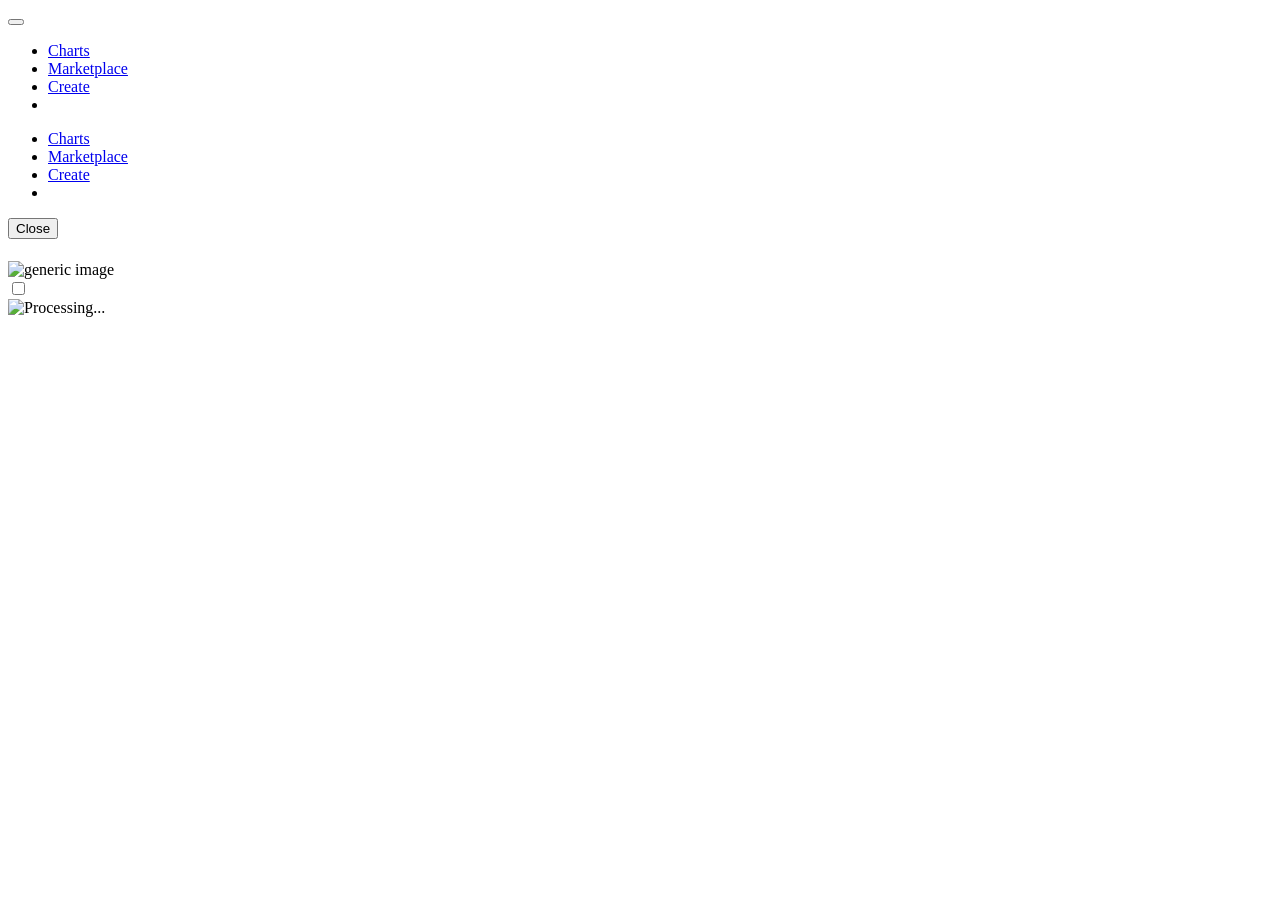
==== commit 81b6a382: "Update print statement from 'Hello' to 'Goodbye'" ====
--- a/index.html
+++ b/index.html
@@ -1,171 +1,833 @@
-<!doctype html>
+
+<!DOCTYPE html>
+<!--[if IE 8]><html class="ie8" ng-app="robloxApp"><![endif]-->
+<!--[if gt IE 8]><!-->
 <html lang="en">
-<head>
-<meta charset="utf-8"><meta name="viewport" content="width=device-width,initial-scale=1">
-<meta name="theme-color" content="#191b1d">
-<title>Marketplace | FakeRoblox</title>
-<style>
-:root{color-scheme:dark;--bg:#191b1d;--bar:#111214;--panel:#232527;--panel2:#2b2d30;--line:#3b3d40;--text:#f7f7f8;--muted:#bdbfc2;--blue:#335fff;--green:#00b06f}
-*{box-sizing:border-box}html,body{margin:0;min-height:100%;background:var(--bg);color:var(--text);font:14px Arial,Helvetica,sans-serif}body{min-height:100vh}a{color:inherit;text-decoration:none}button,input,select{font:inherit}button{cursor:pointer}
-.top{height:56px;background:var(--bar);border-bottom:1px solid #303236;display:flex;align-items:center;gap:24px;padding:0 22px;position:sticky;top:0;z-index:20}
-.brand{font-size:23px;font-weight:900;letter-spacing:-1px;white-space:nowrap}.brand span{color:#c7d0ff}.nav{display:flex;align-items:center;gap:24px;font-weight:600;white-space:nowrap}.nav a{color:#e6e6e7}.nav a:hover,.nav a.active{color:#fff}.global-search{margin-left:auto;width:min(320px,27vw);position:relative}.global-search input{height:36px;width:100%;border:1px solid #45474a;border-radius:8px;background:#25272a;color:#fff;padding:0 13px;outline:none}.global-search input:focus,.filter input:focus{border-color:#8496ff}.top-actions{display:flex;align-items:center;gap:15px;color:#eee;white-space:nowrap}.top-icon{border:0;background:transparent;color:#eee;font-size:19px;padding:5px}.login{border:0;border-radius:7px;background:var(--blue);color:#fff;padding:10px 16px;font-weight:700}
-.shell{display:grid;grid-template-columns:220px minmax(0,1fr);min-height:calc(100vh - 56px)}.sidebar{border-right:1px solid #303236;padding:17px 12px 24px;background:var(--bg)}.side-link{display:flex;align-items:center;gap:13px;padding:10px 12px;border-radius:7px;color:#e2e3e5;margin-bottom:3px;font-size:14px}.side-link .ico{width:20px;text-align:center;font-size:17px;color:#c5c7ca}.side-link:hover,.side-link.active{background:#343639;color:#fff}.side-divider{height:1px;background:#343639;margin:12px 8px}.sidebar-label{font-size:11px;text-transform:uppercase;letter-spacing:.7px;color:#85898f;padding:10px 12px 7px}
-main{min-width:0;padding:25px 30px 60px;max-width:1600px;width:100%;margin:0 auto}.page-head{display:flex;align-items:center;justify-content:space-between;gap:16px;margin-bottom:20px}h1{font-size:30px;letter-spacing:-.5px;margin:0;font-weight:750}.head-actions{display:flex;gap:9px;align-items:center}.round-btn{height:36px;padding:0 12px;border:1px solid #484a4e;background:#25272a;color:#f2f2f2;border-radius:7px}
-.catalog-search{display:flex;gap:10px;margin-bottom:14px}.catalog-search input{height:42px;flex:1;min-width:100px;border:1px solid #47494d;border-radius:7px;background:#25272a;color:#fff;padding:0 14px;outline:none}.search-btn{background:#335fff;border:0;color:#fff;border-radius:7px;padding:0 20px;font-weight:700}
-.filters{display:flex;align-items:center;gap:9px;flex-wrap:wrap;margin-bottom:17px}.filter{height:38px;min-width:130px;max-width:190px;flex:1;border:1px solid #45474a;border-radius:7px;background:#25272a;color:#f4f4f5;padding:0 10px;outline:none}.filter option{background:#25272a}.filter.check{flex:0 0 auto;display:flex;align-items:center;gap:8px;padding:0 12px;min-width:unset}.filter.check input{accent-color:#335fff}
-.chips{display:flex;gap:8px;overflow-x:auto;padding:1px 0 14px;margin-bottom:5px;scrollbar-width:thin}.chip{border:1px solid #44464a;border-radius:18px;background:#25272a;color:#ddd;padding:8px 14px;white-space:nowrap}.chip:hover,.chip.active{background:#f1f1f1;color:#222;border-color:#f1f1f1}
-.result-row{display:flex;align-items:center;justify-content:space-between;color:#b9bbc0;font-size:13px;margin:3px 0 14px}.grid{display:grid;grid-template-columns:repeat(5,minmax(0,1fr));gap:15px}.card{min-width:0;cursor:pointer;border-radius:9px;overflow:hidden;background:#232527;border:1px solid #2e3033;transition:transform .14s,border-color .14s}.card:hover{transform:translateY(-2px);border-color:#5c5f65}.thumb{height:auto;aspect-ratio:1/1;background:#2b2d30;display:flex;align-items:center;justify-content:center;position:relative;overflow:hidden}.thumb img{width:100%;height:100%;object-fit:cover}.emoji{font-size:74px;filter:drop-shadow(0 7px 6px #111)}.item-label{position:absolute;left:8px;top:8px;border-radius:4px;background:#161719d9;color:#ddd;padding:4px 6px;font-size:10px;text-transform:uppercase;letter-spacing:.3px}.card-info{padding:10px 11px 12px}.item-name{font-size:14px;font-weight:700;line-height:1.3;white-space:nowrap;overflow:hidden;text-overflow:ellipsis;margin-bottom:5px}.creator{font-size:12px;color:#aeb1b6;white-space:nowrap;overflow:hidden;text-overflow:ellipsis;margin-bottom:10px}.price-line{display:flex;align-items:center;gap:6px;font-weight:750}.robux{width:17px;height:17px;display:inline-flex;align-items:center;justify-content:center;border-radius:50%;background:#00b06f;color:white;font-size:10px;font-weight:900;font-style:italic}.empty{padding:60px 15px;text-align:center;color:#bfc1c4;grid-column:1/-1}.empty h2{color:#fff;font-size:20px}.disclaimer{font-size:11px;color:#85898f;margin-top:30px;border-top:1px solid #333538;padding-top:16px}
-.error-state{position:fixed;inset:0;z-index:50;background:#fff;color:#333;display:none;align-items:center;justify-content:center;font:16px Arial,sans-serif;text-align:center;padding:24px}.error-state.visible{display:flex}.error-inner{max-width:460px}.error-inner h2{font-size:21px;font-weight:500;margin:0 0 12px}.error-inner p{color:#666;line-height:1.5}
-.modal-backdrop{position:fixed;inset:0;background:#000b;z-index:40;display:none;align-items:center;justify-content:center;padding:20px}.modal-backdrop.open{display:flex}.modal{background:#232527;border:1px solid #414348;border-radius:12px;width:min(760px,100%);max-height:90vh;overflow:auto;display:grid;grid-template-columns:1fr 1fr;gap:22px;padding:22px;position:relative}.modal-image{aspect-ratio:1;background:#2b2d30;border-radius:8px;display:flex;align-items:center;justify-content:center;overflow:hidden}.modal-image img{width:100%;height:100%;object-fit:contain}.modal-image .emoji{font-size:110px}.modal h2{font-size:25px;margin:8px 0}.modal .description{color:#c2c4c8;line-height:1.6;margin:16px 0}.modal-close{position:absolute;right:12px;top:10px;border:0;background:transparent;color:#eee;font-size:26px}.modal-price{font-size:24px;font-weight:800;display:flex;align-items:center;gap:8px;margin:22px 0}.modal-actions{display:flex;gap:9px}.primary,.secondary{flex:1;min-height:42px;border-radius:7px;font-weight:700}.primary{border:0;background:#335fff;color:white}.secondary{border:1px solid #5a5d61;background:#343639;color:#fff}.toast{position:fixed;z-index:60;bottom:20px;left:50%;transform:translateX(-50%);background:#292b2e;border:1px solid #55585d;color:white;border-radius:8px;padding:12px 17px;display:none;max-width:90vw}.toast.show{display:block}
-@media(max-width:1200px){.grid{grid-template-columns:repeat(4,minmax(0,1fr))}.shell{grid-template-columns:200px minmax(0,1fr)}main{padding:24px 22px}.nav{gap:15px}.top{gap:18px}}
-@media(max-width:900px){.grid{grid-template-columns:repeat(3,minmax(0,1fr))}.shell{grid-template-columns:66px minmax(0,1fr)}.sidebar{padding:14px 7px}.side-link{justify-content:center;padding:11px 5px}.side-link .label,.sidebar-label,.side-divider{display:none}.side-link .ico{font-size:20px}.nav{display:none}.global-search{width:auto;flex:1}.top-actions{gap:7px}}
-@media(max-width:600px){.top{height:auto;min-height:56px;padding:10px 12px;gap:12px;flex-wrap:wrap}.brand{font-size:21px}.global-search{order:3;flex-basis:100%;width:100%}.top-actions{margin-left:auto}.top-actions .top-icon:nth-child(2){display:none}.shell{grid-template-columns:1fr}.sidebar{display:flex;gap:4px;overflow-x:auto;border-right:0;border-bottom:1px solid #303236;padding:8px}.side-link{flex:0 0 auto;margin:0;padding:8px 10px}.side-link .label{display:inline;font-size:12px}.side-link .ico{font-size:16px;width:auto}main{padding:20px 12px 40px}.page-head{align-items:flex-start}h1{font-size:27px}.head-actions .round-btn{font-size:12px;padding:0 8px}.filters{gap:7px}.filter{min-width:calc(50% - 5px);max-width:none}.filter.check{min-width:unset}.grid{grid-template-columns:repeat(2,minmax(0,1fr));gap:10px}.thumb{aspect-ratio:1}.emoji{font-size:62px}.card-info{padding:9px}.item-name{font-size:13px}.modal{grid-template-columns:1fr;gap:15px;padding:16px}.modal-image{max-height:260px}.modal h2{font-size:22px}.modal-close{background:#232527;border-radius:50%;z-index:1}}
-
-
-/* Catalog styling tuned to the Roblox desktop Marketplace, especially when embedded on home. */
-body.embed-mode .page-head{margin:0 0 18px;justify-content:flex-start}
-body.embed-mode h1{font-size:24px;font-weight:700;letter-spacing:0;margin:0}
-body.embed-mode .head-actions{display:none}
-body.embed-mode .catalog-search{gap:8px;margin-bottom:14px}
-body.embed-mode .catalog-search input{height:40px;border-radius:8px;background:#393b3e;border:1px solid #393b3e;padding:0 14px}
-body.embed-mode .search-btn{width:42px;min-width:42px;padding:0;font-size:0;background:#393b3e;border:1px solid #505257;position:relative}
-body.embed-mode .search-btn:after{content:"⌕";font-size:25px;line-height:1;position:absolute;inset:4px 0 0}
-body.embed-mode .filters{gap:8px;margin-bottom:14px}
-body.embed-mode .filter{height:36px;min-width:125px;border-radius:8px;background:#393b3e;border-color:#393b3e;color:#f7f7f8}
-body.embed-mode .filter.check{background:transparent;border-color:transparent;padding-left:2px}
-body.embed-mode .chips{gap:8px;padding:2px 0 13px;margin-bottom:3px}
-body.embed-mode .chip{background:#393b3e;border-color:#393b3e;border-radius:18px;padding:8px 13px;color:#f7f7f8;font-weight:600}
-body.embed-mode .chip.active{background:#f7f7f8;border-color:#f7f7f8;color:#191b1d}
-body.embed-mode .result-row{margin:2px 0 12px;color:#bdbfc2}
-body.embed-mode .result-row span:last-child{display:none}
-body.embed-mode .grid{grid-template-columns:repeat(6,minmax(0,1fr));gap:18px 14px}
-body.embed-mode .card{border:0;border-radius:0;background:transparent;box-shadow:none;text-align:left}
-body.embed-mode .card:hover{transform:none;border-color:transparent}
-body.embed-mode .thumb{border-radius:8px;background:#393b3e;aspect-ratio:1/1}
-body.embed-mode .thumb img{object-fit:contain;padding:0}
-body.embed-mode .emoji{font-size:clamp(42px,5vw,68px)}
-body.embed-mode .item-label{display:none}
-body.embed-mode .card-info{padding:9px 2px 3px}
-body.embed-mode .item-name{font-size:14px;font-weight:600;margin-bottom:4px;color:#f7f7f8}
-body.embed-mode .creator{font-size:12px;margin-bottom:6px;color:#bdbfc2}
-body.embed-mode .price-line{font-size:14px;font-weight:600;gap:6px;color:#f7f7f8}
-body.embed-mode .robux{width:16px;height:16px;font-size:9px;flex-shrink:0}
-body.embed-mode .disclaimer{display:none}
-@media(max-width:1250px){body.embed-mode .grid{grid-template-columns:repeat(5,minmax(0,1fr))}}
-@media(max-width:1000px){body.embed-mode .grid{grid-template-columns:repeat(4,minmax(0,1fr))}}
-@media(max-width:700px){body.embed-mode .grid{grid-template-columns:repeat(3,minmax(0,1fr))}body.embed-mode main{padding:16px 12px 30px}}
-@media(max-width:480px){body.embed-mode .grid{grid-template-columns:repeat(2,minmax(0,1fr))}body.embed-mode .filter{min-width:calc(50% - 8px);max-width:none}body.embed-mode .filter.check{min-width:unset}}
-
-/* Embedded mode: show only the catalog inside the existing homepage shell. */
-body.embed-mode .top,body.embed-mode .sidebar{display:none!important}
-body.embed-mode .shell{display:block;min-height:0}
-body.embed-mode main{max-width:none;width:100%;padding:20px 22px 40px}
-body.embed-mode .disclaimer{margin-top:20px}
-@media(max-width:600px){body.embed-mode main{padding:16px 10px 30px}}
-</style>
-<style>
-/* Catalog-first layout: neutral item placeholders until public catalog data is connected. */
-.skeleton-card{cursor:default;transform:none!important;border-color:#303236}
-.skeleton-thumb{background:linear-gradient(110deg,#292b2e 8%,#343639 18%,#292b2e 33%);background-size:200% 100%;animation:catalog-shimmer 1.7s linear infinite}
-.skeleton-line{height:10px;width:64%;margin:9px 0;border-radius:5px;background:#383a3e}
-.skeleton-line.wide{height:12px;width:88%;margin-top:2px}
-.skeleton-line.short{width:35%}
-.skeleton-card .card-info{min-height:85px}
-@keyframes catalog-shimmer{to{background-position-x:-200%}}
-.chips{padding-bottom:12px}
-@media(max-width:1100px){.grid{grid-template-columns:repeat(4,minmax(0,1fr))}}
-@media(max-width:850px){.shell{grid-template-columns:190px minmax(0,1fr)}main{padding:22px 18px}.grid{grid-template-columns:repeat(3,minmax(0,1fr))}}
-@media(max-width:620px){.top{padding:0 12px;gap:12px}.nav{display:none}.global-search{width:auto;flex:1}.top-actions{gap:5px}.sidebar{display:none}.shell{display:block}main{padding:18px 12px}.grid{grid-template-columns:repeat(2,minmax(0,1fr));gap:10px}.filters{gap:7px}.filter{min-width:calc(50% - 7px)}h1{font-size:25px}}
-</style>
+<!--<![endif]-->
+<head data-machine-id="23bcc31e-7f68-01d0-5c04-8621bfdb7d52">
+    <!-- MachineID: 23bcc31e-7f68-01d0-5c04-8621bfdb7d52 -->
+    <title>Headless Horseman</title>
+
+<meta http-equiv="X-UA-Compatible" content="IE=edge,requiresActiveX=true" />
+<meta charset="UTF-8">
+<meta name="viewport" content="width=device-width, initial-scale=1">
+<meta name="author" content="Roblox Corporation" />
+<meta name="description" content="Customize your avatar with the Headless Horseman and millions of other items. Mix &amp; match this bundle with other items to create an avatar that is unique to you!" />
+<meta name="keywords" content="free games, online games, building games, virtual worlds, free mmo, gaming cloud, physics engine" />
+
+    <meta name="apple-itunes-app" content="app-id=431946152" />
+
+
+    <link rel="apple-touch-icon" href="https://images.rbxcdn.com/905bd722ee0a6ceda3caacde54c0b081.png" />
+
+
+<script type="application/ld+json">
+    {"@context":"https://schema.org","@type":"Organization","name":"Roblox","email":"info@roblox.com","url":"https://www.roblox.com/","image":"https://images.rbxcdn.com/fc3f3e3158fc20ebb5ccc972064ebfe6.png","logo":"https://images.rbxcdn.com/fc3f3e3158fc20ebb5ccc972064ebfe6.png","sameAs":["https://www.facebook.com/roblox/","https://twitter.com/roblox","https://www.linkedin.com/company/147977","https://www.instagram.com/roblox/","https://www.youtube.com/user/roblox","https://www.twitch.tv/roblox"]}
+</script>
+    <meta property="og:site_name" content="Roblox" />
+    <meta property="og:title" content="Headless Horseman" />
+    <meta property="og:type" content="product" />
+        <meta property="og:url" content="https://www.roblox.com/bundles/201/Headless-Horseman" />
+    <meta property="og:description" content="Customize your avatar with the Headless Horseman and millions of other items. Mix &amp; match this bundle with other items to create an avatar that is unique to you!" />
+            <meta property="og:image" content="https://tr.rbxcdn.com/30DAY-Avatar-45C487EE82855E78448B101B117F13C6-Png/420/420/Avatar/Png/noFilter" />
+    <meta property="fb:app_id" content="190191627665278">
+    <meta name="twitter:card" content="summary_large_image">
+    <meta name="twitter:site" content="@Roblox">
+    <meta name="twitter:title" content="Headless Horseman">
+    <meta name="twitter:description" content="Customize your avatar with the Headless Horseman and millions of other items. Mix &amp; match this bundle with other items to create an avatar that is unique to you!">
+    <meta name="twitter:creator" content="@ROBLOX">
+            <meta name=twitter:image1 content="https://tr.rbxcdn.com/30DAY-Avatar-45C487EE82855E78448B101B117F13C6-Png/420/420/Avatar/Png/noFilter" />
+    <meta name="twitter:app:country" content="US">
+    <meta name="twitter:app:name:iphone" content="Roblox Mobile">
+    <meta name="twitter:app:id:iphone" content="431946152">
+    <meta name="twitter:app:url:iphone">
+    <meta name="twitter:app:name:ipad" content="Roblox Mobile">
+    <meta name="twitter:app:id:ipad" content="431946152">
+    <meta name="twitter:app:url:ipad">
+    <meta name="twitter:app:name:googleplay" content="Roblox">
+    <meta name="twitter:app:id:googleplay" content="com.roblox.client">
+    <meta name="twitter:app:url:googleplay" />
+
+<meta ng-csp="no-unsafe-eval">
+
+    <meta name="user-data"
+          data-userid="1043484868"
+          data-name="jordanfafard"
+          data-displayName="mm2goat"
+          data-isunder13="false" 
+          data-created="04/16/2019 23:49:23" 
+          data-ispremiumuser="false"
+          data-membership=""
+          data-hasverifiedbadge="false"/>
+
+<meta name="locale-data"
+      data-language-code="en_us"
+      data-language-name="English (United States)"
+      data-url-locale=""
+      data-override-language-header="false" />
+<meta name="device-meta"
+      data-device-type="computer"
+      data-is-in-app="false"
+      data-is-desktop="true"
+      data-is-phone="false"
+      data-is-tablet="false"
+      data-is-console="false"
+      data-is-android-app="false"
+      data-is-ios-app="false"
+      data-is-uwp-app="false"
+      data-is-xbox-app="false"
+      data-is-amazon-app="false"
+      data-is-win32-app="false"
+      data-is-studio="false"
+      data-is-game-client-browser="false"
+      data-is-ios-device="false"
+      data-is-android-device="false"
+      data-is-universal-app="false"
+      data-app-type="unknown"
+      data-is-chrome-os="false"
+      data-is-pcgdk-app="false"
+      data-is-samsung-galaxy-store-app="false"
+/>
+
+
+<meta name="environment-meta" data-domain="roblox.com"    data-is-testing-site="false" />
+<meta name="notification-stream-migration-data"
+      data-react-bell-enabled="True"
+      data-react-friend-request-card-enabled="True"
+      data-react-private-message-card-enabled="True"
+      data-react-game-update-card-enabled="True"
+      data-react-group-membership-card-enabled="True"
+      data-react-test-notification-card-enabled="True"
+      data-react-developer-metrics-card-enabled="True"
+      data-react-stream-enabled="True"
+      data-react-stream-embedded-enabled="True"
+      data-react-stream-experiment-enabled="True" />
+<meta name="top-nav-migration-data"
+      data-foundation-enabled="True"
+      data-foundation-experiment-enabled="True" />
+<meta name="top-search-results-data" data-enabled="False" />
+
+    <meta name="request-context-data"
+        data-request-country-code="CA"/>
+
+
+<meta id="roblox-display-names" data-enabled="true"></meta><meta name="hardware-backed-authentication-data"
+      data-is-secure-authentication-intent-enabled="true"
+      data-is-bound-auth-token-enabled="true"
+      data-bound-auth-token-whitelist="{&quot;Whitelist&quot;:[{&quot;apiSite&quot;:&quot;auth.roblox.com&quot;,&quot;sampleRate&quot;:&quot;100&quot;},{&quot;apiSite&quot;:&quot;accountsettings.roblox.com&quot;,&quot;sampleRate&quot;:&quot;100&quot;},{&quot;apiSite&quot;:&quot;inventory.roblox.com&quot;,&quot;sampleRate&quot;:&quot;100&quot;},{&quot;apiSite&quot;:&quot;accountinformation.roblox.com&quot;,&quot;sampleRate&quot;:&quot;100&quot;}, {&quot;apiSite&quot;:&quot;billing.roblox.com&quot;,&quot;sampleRate&quot;:&quot;100&quot;}, {&quot;apiSite&quot;:&quot;premiumfeatures.roblox.com&quot;,&quot;sampleRate&quot;:&quot;100&quot;}, {&quot;apiSite&quot;:&quot;trades.roblox.com&quot;,&quot;sampleRate&quot;:&quot;100&quot;}, {&quot;apiSite&quot;:&quot;groups.roblox.com&quot;,&quot;sampleRate&quot;:&quot;100&quot;}, {&quot;apiSite&quot;:&quot;adconfiguration.roblox.com&quot;,&quot;sampleRate&quot;:&quot;100&quot;},  {&quot;apiSite&quot;:&quot;ads.roblox.com&quot;,&quot;sampleRate&quot;:&quot;100&quot;}, {&quot;apiSite&quot;:&quot;assetdelivery.roblox.com&quot;,&quot;sampleRate&quot;:&quot;100&quot;}, {&quot;apiSite&quot;:&quot;avatar.roblox.com&quot;,&quot;sampleRate&quot;:&quot;100&quot;}, {&quot;apiSite&quot;:&quot;badges.roblox.com&quot;,&quot;sampleRate&quot;:&quot;100&quot;}, {&quot;apiSite&quot;:&quot;catalog.roblox.com&quot;,&quot;sampleRate&quot;:&quot;100&quot;}, {&quot;apiSite&quot;:&quot;chat.roblox.com&quot;,&quot;sampleRate&quot;:&quot;100&quot;}, {&quot;apiSite&quot;:&quot;chatmoderation.roblox.com&quot;,&quot;sampleRate&quot;:&quot;100&quot;}, {&quot;apiSite&quot;:&quot;clientsettings.roblox.com&quot;,&quot;sampleRate&quot;:&quot;100&quot;},  {&quot;apiSite&quot;:&quot;contacts.roblox.com&quot;,&quot;sampleRate&quot;:&quot;100&quot;}, {&quot;apiSite&quot;:&quot;contentstore.roblox.com&quot;,&quot;sampleRate&quot;:&quot;100&quot;},  {&quot;apiSite&quot;:&quot;develop.roblox.com&quot;,&quot;sampleRate&quot;:&quot;100&quot;}, {&quot;apiSite&quot;:&quot;economy.roblox.com&quot;,&quot;sampleRate&quot;:&quot;100&quot;},  {&quot;apiSite&quot;:&quot;engagementpayouts.roblox.com&quot;,&quot;sampleRate&quot;:&quot;100&quot;}, {&quot;apiSite&quot;:&quot;followings.roblox.com&quot;,&quot;sampleRate&quot;:&quot;100&quot;},  {&quot;apiSite&quot;:&quot;friends.roblox.com&quot;,&quot;sampleRate&quot;:&quot;100&quot;}, {&quot;apiSite&quot;:&quot;gameinternationalization.roblox.com&quot;,&quot;sampleRate&quot;:&quot;100&quot;}, {&quot;apiSite&quot;:&quot;gamejoin.roblox.com&quot;,&quot;sampleRate&quot;:&quot;100&quot;}, {&quot;apiSite&quot;:&quot;gamepersistence.roblox.com&quot;,&quot;sampleRate&quot;:&quot;100&quot;}, {&quot;apiSite&quot;:&quot;games.roblox.com&quot;,&quot;sampleRate&quot;:&quot;100&quot;}, {&quot;apiSite&quot;:&quot;groupsmoderation.roblox.com&quot;,&quot;sampleRate&quot;:&quot;100&quot;},{&quot;apiSite&quot;:&quot;itemconfiguration.roblox.com&quot;,&quot;sampleRate&quot;:&quot;100&quot;}, {&quot;apiSite&quot;:&quot;locale.roblox.com&quot;,&quot;sampleRate&quot;:&quot;100&quot;}, {&quot;apiSite&quot;:&quot;localizationtables.roblox.com&quot;,&quot;sampleRate&quot;:&quot;100&quot;},  {&quot;apiSite&quot;:&quot;metrics.roblox.com&quot;,&quot;sampleRate&quot;:&quot;100&quot;}, {&quot;apiSite&quot;:&quot;moderation.roblox.com&quot;,&quot;sampleRate&quot;:&quot;100&quot;},  {&quot;apiSite&quot;:&quot;notifications.roblox.com&quot;,&quot;sampleRate&quot;:&quot;100&quot;}, {&quot;apiSite&quot;:&quot;points.roblox.com&quot;,&quot;sampleRate&quot;:&quot;100&quot;}, {&quot;apiSite&quot;:&quot;presence.roblox.com&quot;,&quot;sampleRate&quot;:&quot;100&quot;}, {&quot;apiSite&quot;:&quot;publish.roblox.com&quot;,&quot;sampleRate&quot;:&quot;100&quot;},  {&quot;apiSite&quot;:&quot;privatemessages.roblox.com&quot;,&quot;sampleRate&quot;:&quot;100&quot;}, {&quot;apiSite&quot;:&quot;thumbnailsresizer.roblox.com&quot;,&quot;sampleRate&quot;:&quot;100&quot;}, {&quot;apiSite&quot;:&quot;thumbnails.roblox.com&quot;,&quot;sampleRate&quot;:&quot;100&quot;}, {&quot;apiSite&quot;:&quot;translationroles.roblox.com&quot;,&quot;sampleRate&quot;:&quot;100&quot;},  {&quot;apiSite&quot;:&quot;translations.roblox.com&quot;,&quot;sampleRate&quot;:&quot;100&quot;}, {&quot;apiSite&quot;:&quot;twostepverification.roblox.com&quot;,&quot;sampleRate&quot;:&quot;100&quot;},  {&quot;apiSite&quot;:&quot;usermoderation.roblox.com&quot;,&quot;sampleRate&quot;:&quot;100&quot;}, {&quot;apiSite&quot;:&quot;users.roblox.com&quot;,&quot;sampleRate&quot;:&quot;100&quot;}, {&quot;apiSite&quot;:&quot;voice.roblox.com&quot;,&quot;sampleRate&quot;:&quot;100&quot;}, {&quot;apiSite&quot;:&quot;realtimenotifications.roblox.com&quot;,&quot;sampleRate&quot;:&quot;100&quot;}, {&quot;apiSite&quot;:&quot;jQuery&quot;,&quot;sampleRate&quot;:&quot;1000000&quot;}]}"
+      data-bound-auth-token-exemptlist="{&quot;Exemptlist&quot;:[]}"
+      data-hba-indexed-db-name="hbaDB"
+      data-hba-indexed-db-obj-store-name="hbaObjectStore"
+      data-hba-indexed-db-key-name="hba_keys"
+      data-hba-indexed-db-version="1"
+      data-bat-event-sample-rate="500" />
+<meta name="account-switching-data"
+      data-is-account-switching-enabled="true" />
+
+<meta name="subscription-data"
+      data-is-enabled="true" />
+<meta name="subscription-referral-data"
+      data-is-enabled="true" />
+<meta name="sendr-notification-stream-data"
+      data-is-foundation-modal-enabled="False" />
+
+<meta name="passkey-data"
+      data-is-passkey-login-enabled="true" />
+<meta name="passkey-data-android"
+      data-is-passkey-login-enabled-android="true" />
+
+<meta name="page-meta" data-internal-page-name="BundleDetail" />
+<meta name="page-retry-header-enabled" data-retry-attempt-header-enabled="True" />
+
+<script type="text/javascript">
+    var Roblox = Roblox || {};
+
+    Roblox.BundleVerifierConstants = {
+        isMetricsApiEnabled: true,
+        eventStreamUrl: "//ecsv2.roblox.com/pe?t=diagnostic",
+        deviceType: "Computer",
+        cdnLoggingEnabled: JSON.parse("true")
+    };
+</script>        <script src="/js/utilities/bundleVerifier.js?v=d8be7ec8aee81a9acf17014aae64dd2e" type="text/javascript"></script>
+    
+<link href="https://images.rbxcdn.com/e854eb7b2951ac03edba9a2681032bba.ico" rel="icon" />
+
+
+
+<link rel="stylesheet" onerror="Roblox.BundleDetector && Roblox.BundleDetector.reportBundleError(this)" data-bundlename="FoundationCss" data-bundle-source="Main" href="https://css.rbxcdn.com/161e292cedda1994a4f776fd987faeae2ede0f79b194c126c1a9f30436f14eb0-FoundationCss.css" />
+<link rel="stylesheet" onerror="Roblox.BundleDetector && Roblox.BundleDetector.reportBundleError(this)" data-bundlename="ReactStyleGuide" data-bundle-source="Main" href="https://css.rbxcdn.com/30513cf72cd0250d8aa76fb9de723a952c18fa620a8e2ab676ffcd238c4672ac-ReactStyleGuide.css" />
+<link rel="stylesheet" onerror="Roblox.BundleDetector && Roblox.BundleDetector.reportBundleError(this)" data-bundlename="StyleGuide" data-bundle-source="Main" href="https://css.rbxcdn.com/847ceec79c04bf9ecc6d3fa5b59c0aa52fd42db2970db3ec8e00db5c08d83969-StyleGuide.css" />
+<link rel="preload" as="font" type="font/woff2" crossorigin href="https://css.rbxcdn.com/3e19a797e2ce0522.woff2"><link rel="preload" as="font" type="font/woff2" crossorigin href="https://css.rbxcdn.com/7f3ddcb5a3796526.woff2"><link rel="preload" as="font" type="font/woff2" crossorigin href="https://css.rbxcdn.com/5f8b8d5d1962b747.woff2"><link rel="preload" as="font" type="font/woff2" crossorigin href="https://css.rbxcdn.com/77cbcd18c888e0f1.woff2">
+
+<link rel="stylesheet" onerror="Roblox.BundleDetector && Roblox.BundleDetector.reportBundleError(this)" data-bundlename="Builder" data-bundle-source="Main" href="https://css.rbxcdn.com/1b34f4a153012c574b328741e3848f1b6682a052c8e882f94a66e5ea71ec937f-Builder.css" />
+<link rel="stylesheet" onerror="Roblox.BundleDetector && Roblox.BundleDetector.reportBundleError(this)" data-bundlename="Thumbnails" data-bundle-source="Main" href="https://css.rbxcdn.com/523c59064ab61f06e8d52365e916d731063e2a67981bcf994376f68214f5f8e4-Thumbnails.css" />
+<link rel="stylesheet" onerror="Roblox.BundleDetector && Roblox.BundleDetector.reportBundleError(this)" data-bundlename="CaptchaCore" data-bundle-source="Main" href="https://css.rbxcdn.com/b8f8f15a57a66e73469ae72eea7d8905346afa78b9f2397627cd099f7dcc779a-CaptchaCore.css" />
+<link rel="stylesheet" onerror="Roblox.BundleDetector && Roblox.BundleDetector.reportBundleError(this)" data-bundlename="EmailVerifyCodeModal" data-bundle-source="Main" href="https://css.rbxcdn.com/425750fcea32cbd87363ee2d46539a13eee157b6c0b565dbe4389b416614f269-EmailVerifyCodeModal.css" />
+<link rel="stylesheet" onerror="Roblox.BundleDetector && Roblox.BundleDetector.reportBundleError(this)" data-bundlename="Challenge" data-bundle-source="Main" href="https://css.rbxcdn.com/e175ecc7e79a45293c6601d442dbce6ad48ce7d6e8db4396c4c7906dc3fb6261-Challenge.css" />
+<link rel="stylesheet" onerror="Roblox.BundleDetector && Roblox.BundleDetector.reportBundleError(this)" data-bundlename="VerificationUpsell" data-bundle-source="Main" href="https://css.rbxcdn.com/f77e16b9fa5823882aaa0cdabade9706b9ba2b7e050d23d2831da138a58e5f7f-VerificationUpsell.css" />
+<link rel="stylesheet" onerror="Roblox.BundleDetector && Roblox.BundleDetector.reportBundleError(this)" data-bundlename="AccountSwitcher" data-bundle-source="Main" href="https://css.rbxcdn.com/7a9e67ec503d2a15aac8cb8cbfe95ca99a08f78df56f5961d9e10a325c19ddf6-AccountSwitcher.css" />
+<link rel="stylesheet" onerror="Roblox.BundleDetector && Roblox.BundleDetector.reportBundleError(this)" data-bundlename="PriceTag" data-bundle-source="Main" href="https://css.rbxcdn.com/11f18daeb1f4bb97744bb5e001501f6d19e24bd1a8a4a001dfc47dd73c7e499d-PriceTag.css" />
+<link rel="stylesheet" onerror="Roblox.BundleDetector && Roblox.BundleDetector.reportBundleError(this)" data-bundlename="SearchLandingPage" data-bundle-source="Main" href="https://css.rbxcdn.com/3d2ed080fe3621c03204c3c02e30ecb20ddc28f45c8f1c38c1999e3b888b67d5-SearchLandingPage.css" />
+<link rel="stylesheet" onerror="Roblox.BundleDetector && Roblox.BundleDetector.reportBundleError(this)" data-bundlename="RobuxIcon" data-bundle-source="Main" href="https://css.rbxcdn.com/7dfc7837b5da6850e13413c630b37da7e88aeb610ca2c7d4e8b71b02cbdc6ba6.css" />
+<link rel="stylesheet" onerror="Roblox.BundleDetector && Roblox.BundleDetector.reportBundleError(this)" data-bundlename="RobloxBadges" data-bundle-source="Main" href="https://css.rbxcdn.com/b2cff71de0c286e8f85b1a26a8b87a8cd7f77422c592849ad5114ac5d929c575.css" />
+<link rel="stylesheet" onerror="Roblox.BundleDetector && Roblox.BundleDetector.reportBundleError(this)" data-bundlename="Navigation" data-bundle-source="Main" href="https://css.rbxcdn.com/3143b772cba89fd06cd825899f4612789403fa0d20e27e004733c69e846d5271-Navigation.css" />
+<link rel="stylesheet" onerror="Roblox.BundleDetector && Roblox.BundleDetector.reportBundleError(this)" data-bundlename="CookieBannerV3" data-bundle-source="Main" href="https://css.rbxcdn.com/5ecfbd9e9320d9cc9e7f87ae35c6aa2f79f9fa66f7c839eb4f0b4269a8227677-CookieBannerV3.css" />
+<link rel="stylesheet" onerror="Roblox.BundleDetector && Roblox.BundleDetector.reportBundleError(this)" data-bundlename="Footer" data-bundle-source="Main" href="https://css.rbxcdn.com/8b759c6280a056ed34d6d00ba7fa7abacfb3009b8e93e677416723b0c1056cad-Footer.css" />
+
+    <link rel="canonical" href="https://www.roblox.com/bundles/201/Headless-Horseman" />
+    
+
+    <link rel="alternate" href="https://www.roblox.com/bundles/201/Headless-Horseman" hreflang="x-default" />
+    <link rel="alternate" href="https://www.roblox.com/bundles/201/Headless-Horseman" hreflang="en" />
+    <link rel="alternate" href="https://www.roblox.com/de/bundles/201/Headless-Horseman" hreflang="de" />
+    <link rel="alternate" href="https://www.roblox.com/es/bundles/201/Headless-Horseman" hreflang="es" />
+    <link rel="alternate" href="https://www.roblox.com/fr/bundles/201/Headless-Horseman" hreflang="fr" />
+    <link rel="alternate" href="https://www.roblox.com/id/bundles/201/Headless-Horseman" hreflang="id" />
+    <link rel="alternate" href="https://www.roblox.com/it/bundles/201/Headless-Horseman" hreflang="it" />
+    <link rel="alternate" href="https://www.roblox.com/ja/bundles/201/Headless-Horseman" hreflang="ja" />
+    <link rel="alternate" href="https://www.roblox.com/ko/bundles/201/Headless-Horseman" hreflang="ko" />
+    <link rel="alternate" href="https://www.roblox.com/pl/bundles/201/Headless-Horseman" hreflang="pl" />
+    <link rel="alternate" href="https://www.roblox.com/pt/bundles/201/Headless-Horseman" hreflang="pt" />
+    <link rel="alternate" href="https://www.roblox.com/th/bundles/201/Headless-Horseman" hreflang="th" />
+    <link rel="alternate" href="https://www.roblox.com/tr/bundles/201/Headless-Horseman" hreflang="tr" />
+    <link rel="alternate" href="https://www.roblox.com/vi/bundles/201/Headless-Horseman" hreflang="vi" />
+    <link rel="alternate" href="https://www.roblox.com/ar/bundles/201/Headless-Horseman" hreflang="ar" />
+    <link rel="alternate" href="https://www.roblox.com/hi/bundles/201/Headless-Horseman" hreflang="hi" />
+
+    
+<link onerror='Roblox.BundleDetector && Roblox.BundleDetector.reportBundleError(this)' rel='stylesheet'  href='https://static.rbxcdn.com/css/leanbase___80400f5d6146e08bcf1e66a17ee0554e_m.css/fetch' />
+
+
+    
+<link onerror='Roblox.BundleDetector && Roblox.BundleDetector.reportBundleError(this)' rel='stylesheet'  href='https://static.rbxcdn.com/css/page___99420887825519853dbf751d3509dc76_m.css/fetch' />
+
+
+
+    
+
+    <link rel="stylesheet" onerror="Roblox.BundleDetector && Roblox.BundleDetector.reportBundleError(this)" data-bundlename="ItemPurchaseUpsell" data-bundle-source="Main" href="https://css.rbxcdn.com/52f3e763c2d49763b2dac14293b034680b0d32284d3f46e4b0a51073ae47995b-ItemPurchaseUpsell.css" />
+<link rel="stylesheet" onerror="Roblox.BundleDetector && Roblox.BundleDetector.reportBundleError(this)" data-bundlename="ItemPurchase" data-bundle-source="Main" href="https://css.rbxcdn.com/d43a3cc9e2b604ca971eabf7978f2e5b4be00508418f210445e450cc13710961-ItemPurchase.css" />
+<link rel="stylesheet" onerror="Roblox.BundleDetector && Roblox.BundleDetector.reportBundleError(this)" data-bundlename="IdVerification" data-bundle-source="Main" href="https://css.rbxcdn.com/37b5bc69ed67ee094c95e908d68d809c55c28ab8f34ed714a7541f1f5eeacfa6-IdVerification.css" />
+<link rel="stylesheet" onerror="Roblox.BundleDetector && Roblox.BundleDetector.reportBundleError(this)" data-bundlename="AccessManagementUpsell" data-bundle-source="Main" href="https://css.rbxcdn.com/d45e200658a1343116bbf4a88c367d093758085e7d001918d641c85b2143468f-AccessManagementUpsell.css" />
+<link rel="stylesheet" onerror="Roblox.BundleDetector && Roblox.BundleDetector.reportBundleError(this)" data-bundlename="GameLaunch" data-bundle-source="Main" href="https://css.rbxcdn.com/c417e85387caaf11d4ad7a07cda858b3ae661984ccaf3ecba8a519aed396c66d-GameLaunch.css" />
+
+
+    
+
+<link rel="stylesheet" onerror="Roblox.BundleDetector && Roblox.BundleDetector.reportBundleError(this)" data-bundlename="NotificationStream" data-bundle-source="Main" href="https://css.rbxcdn.com/935fb7331d9761008e6d48890a8f03c8124d73dd41b4f19f93a1844577186103-NotificationStream.css" />
+<link rel="stylesheet" onerror="Roblox.BundleDetector && Roblox.BundleDetector.reportBundleError(this)" data-bundlename="SendrNotificationStream" data-bundle-source="Main" href="https://css.rbxcdn.com/f214ccaad8cd40aa45a0eafa3c1aa7ae5aaee1a22a7b96266bcc9014eb474077-SendrNotificationStream.css" />
+<link rel="stylesheet" onerror="Roblox.BundleDetector && Roblox.BundleDetector.reportBundleError(this)" data-bundlename="ReactChat" data-bundle-source="Main" href="https://css.rbxcdn.com/50145389c09c3ba36104cb852e5276b23f8573f02c8ec4f9b14f43c851c510f1-ReactChat.css" />
+
+
+
+<link rel="stylesheet" onerror="Roblox.BundleDetector && Roblox.BundleDetector.reportBundleError(this)" data-bundlename="UserAgreementsChecker" data-bundle-source="Main" href="https://css.rbxcdn.com/f401268ebc090113a61a0cd2b4ceb4d248a780da241aec24bdce0e0a3f5c7e0a-UserAgreementsChecker.css" />
+
+<link rel="stylesheet" onerror="Roblox.BundleDetector && Roblox.BundleDetector.reportBundleError(this)" data-bundlename="AccessManagementUpsellV2" data-bundle-source="Main" href="https://css.rbxcdn.com/74bf935e0fb53f5f465ba31ed492cd21380676542a5284763a18d9dbf64eb40f-AccessManagementUpsellV2.css" />
+
+
+
+    <script type="text/javascript">
+    var Roblox = Roblox || {};
+    Roblox.RealTimeSettings = Roblox.RealTimeSettings ||
+        {
+            NotificationsEndpoint: "https://realtime-signalr.roblox.com/userhub",
+            MaxConnectionTime: "21600000",
+            IsEventPublishingEnabled: false,
+            IsDisconnectOnSlowConnectionDisabled: true,
+            IsSignalRClientTransportRestrictionEnabled: true,
+            IsLocalStorageInRealTimeEnabled: true,
+            IsDebuggerEnabled: "False",
+            IsRealtimeWebAnalyticsEnabled: true,
+            IsRealtimeWebAnalyticsConnectionEventsEnabled: false,
+            IsRealtimeDurableReplayEnabled: true,
+            RealtimeMessageDedupeLruCacheSize: "32",
+            IsRealtimeTailLossPollingEnabled: true,
+            IsRealtimeTailLossGapDetectionEnabled: true,
+            RealtimeTailLossPollingBaseIntervalMs: "30000",
+            RealtimeTailLossPollingMaxIntervalMs: "300000",
+            RealtimeTailLossPollingBackoffMultiplier: "2",
+            RealtimeTailLossPollingRetryMaxAttempts: "3"
+        }
+    </script>
+    <script type="text/javascript" onerror="Roblox.BundleDetector && Roblox.BundleDetector.reportBundleError(this)" data-monitor="true" data-bundlename="EnvironmentUrls" data-bundle-source="Main" src="https://js.rbxcdn.com/ddf71f4bf086237706507ee77fae4381d9213ff637c663a5613da97ef27d1e8a-EnvironmentUrls.js"></script>
+
+
+
+<script type="text/javascript">
+    var Roblox = Roblox || {};
+    Roblox.GaEventSettings = {
+        gaDFPPreRollEnabled: "false" === "true",
+        gaLaunchAttemptAndLaunchSuccessEnabled: "false" === "true",
+        gaPerformanceEventEnabled: "false" === "true"
+    };
+</script>
+
+
+    <script onerror='Roblox.BundleDetector && Roblox.BundleDetector.reportBundleError(this)' data-monitor='true' data-bundlename='headerinit' type='text/javascript' src='https://js.rbxcdn.com/50fc9b1cd8481cba36f39a8a3241048d.js'></script>
+
+    <script type="text/javascript" onerror="Roblox.BundleDetector && Roblox.BundleDetector.reportBundleError(this)" data-monitor="true" data-bundlename="Polyfill" data-bundle-source="Main" src="https://js.rbxcdn.com/fc00826f9e0f8fd2f6bfe2152fb652d4f73e1a12e1ad50ad234d2f60854a311c-Polyfill.js"></script>
+
+
+    <script type="text/javascript" onerror="Roblox.BundleDetector && Roblox.BundleDetector.reportBundleError(this)" data-monitor="true" data-bundlename="XsrfProtection" data-bundle-source="Main" src="https://js.rbxcdn.com/2f0fd0c2760ff1898187af6df3b764f4b08f77a315d0a33654f105f61b0ea6d0.js"></script>
+
+
+    <script type="text/javascript" onerror="Roblox.BundleDetector && Roblox.BundleDetector.reportBundleError(this)" data-monitor="true" data-bundlename="HeaderScripts" data-bundle-source="Main" src="https://js.rbxcdn.com/69792ba68738c4df0266885d6e3f59a121c1a727d1399b3fb83590023892b9b7-HeaderScripts.js"></script>
+
+
+<script type="text/javascript" onerror="Roblox.BundleDetector && Roblox.BundleDetector.reportBundleError(this)" data-monitor="true" data-bundlename="CrossTabCommunication" data-bundle-source="Main" src="https://js.rbxcdn.com/91949ca310de66377f8e5c0cfab7880cca42e5c1eaac63972ed95c40c2a406dc-CrossTabCommunication.js"></script>
+<script type="text/javascript" onerror="Roblox.BundleDetector && Roblox.BundleDetector.reportBundleError(this)" data-monitor="true" data-bundlename="RealTime" data-bundle-source="Main" src="https://js.rbxcdn.com/95aad7f7b1cdec3dc13afca4629d0d47d8fb30a40e4210acaca32664fe47b9ba-RealTime.js"></script>
+    
+
+
+
+<script>
+    //Set if it browser's do not track flag is enabled
+    var Roblox = Roblox || {};
+    (function() {
+        var dnt = navigator.doNotTrack || window.doNotTrack || navigator.msDoNotTrack;
+        if (typeof window.external !== "undefined" &&
+            typeof window.external.msTrackingProtectionEnabled !== "undefined") {
+            dnt = dnt || window.external.msTrackingProtectionEnabled();
+        }
+        Roblox.browserDoNotTrack = dnt == "1" || dnt == "yes" || dnt === true;
+    })();
+</script>
+
+    <script type="text/javascript">
+
+        var _gaq = _gaq || [];
+
+                window.GoogleAnalyticsDisableRoblox2 = true;
+        _gaq.push(['b._setAccount', 'UA-486632-1']);
+            _gaq.push(['b._setSampleRate', '5']);
+        _gaq.push(['b._setCampSourceKey', 'rbx_source']);
+        _gaq.push(['b._setCampMediumKey', 'rbx_medium']);
+        _gaq.push(['b._setCampContentKey', 'rbx_campaign']);
+
+            _gaq.push(['b._setDomainName', 'roblox.com']);
+
+            _gaq.push(['b._setCustomVar', 1, 'Visitor', 'Member', 2]);
+                _gaq.push(['b._setPageGroup', 1, 'BundleDetail']);
+            _gaq.push(['b._trackPageview']);
+
+        _gaq.push(['c._setAccount', 'UA-26810151-2']);
+            _gaq.push(['c._setSampleRate', '1']);
+            _gaq.push(['c._setDomainName', 'roblox.com']);
+            _gaq.push(['c._setPageGroup', 1, 'BundleDetail']);
+
+            (function() {
+                if (!Roblox.browserDoNotTrack) {
+                    var ga = document.createElement('script');
+                    ga.type = 'text/javascript';
+                    ga.async = true;
+                    ga.src = ('https:' == document.location.protocol ? 'https://ssl' : 'http://www') + '.google-analytics.com/ga.js';
+                    var s = document.getElementsByTagName('script')[0];
+                    s.parentNode.insertBefore(ga, s);
+                }
+        })();
+             </script>
+
+    
+        <script type="text/javascript">
+            if (Roblox && Roblox.EventStream) {
+                Roblox.EventStream.Init("//ecsv2.roblox.com/www/e.png",
+                    "//ecsv2.roblox.com/www/e.png",
+                    "//ecsv2.roblox.com/pe?t=studio",
+                    "//ecsv2.roblox.com/pe?t=diagnostic");
+            }
+        </script>
+
+
+
+<script type="text/javascript">
+    if (Roblox && Roblox.PageHeartbeatEvent) {
+        Roblox.PageHeartbeatEvent.Init([2,8,20,60]);
+    }
+</script>        <script>
+            var __nspid = "alpts0";
+            var __nsptags = [];
+            (function (w, d) {
+                var x = function () {
+                    var j = d.createElement("script"); j.type = "text/javascript"; j.async = true;
+                    j.src = "http" + ("https:" === d.location.protocol ? "s://cs" : "://c") + ".ns1p.net/p.js?a=" + __nspid;
+                    d.body.appendChild(j);
+                }
+                if (w.addEventListener) { w.addEventListener("load", x, false); }
+                else if (w.attachEvent) { w.attachEvent("onload", x); }
+                else { w.onload = x; }
+            }(window, document));
+        </script>
+
+    <script>
+    Roblox = Roblox || {};
+    Roblox.AbuseReportPVMeta = {
+        desktopEnabled: true,
+        phoneEnabled: false,
+        inAppEnabled: false
+    };
+</script>
+
+
+<meta name="thumbnail-meta-data" 
+      data-is-webapp-cache-enabled="False"
+      data-webapp-cache-expirations-timespan="00:01:00"
+      data-request-min-cooldown="1000"
+      data-request-max-cooldown="30000"
+      data-request-max-retry-attempts="4"
+      data-request-batch-size="100"
+      data-thumbnail-metrics-sample-size="20"
+      data-concurrent-thumbnail-request-count="4"/>
+                          
+
 </head>
-<body>
-<header class="top">
-<a class="brand" href="index.html" aria-label="FakeRoblox home">Fake<span>Roblox</span></a>
-<nav class="nav" aria-label="Main navigation"><a href="index.html">Charts</a><a class="active" href="marketplace.html">Marketplace</a><a href="#" data-action="create">Create</a><a href="#" data-action="robux">Robux</a></nav>
-<form class="global-search" id="globalForm"><input id="globalInput" placeholder="Search" aria-label="Search"></form>
-<div class="top-actions"><button class="top-icon" aria-label="Notifications" data-action="notifications">♧</button><button class="top-icon" aria-label="Shopping cart" id="cartButton">🛒<span id="cartCount">0</span></button><button class="top-icon" aria-label="Settings" data-action="settings">⚙</button><button class="login" id="loginButton">Log In</button></div>
-</header>
-<div class="shell">
-<aside class="sidebar" aria-label="Sidebar">
-<a class="side-link" href="index.html"><span class="ico">⌂</span><span class="label">Home</span></a>
-<a class="side-link" href="#" data-action="profile"><span class="ico">◉</span><span class="label">Profile</span></a>
-<a class="side-link" href="#" data-action="plus"><span class="ico">✦</span><span class="label">Roblox Plus</span></a>
-<a class="side-link" href="#" data-action="messages"><span class="ico">✉</span><span class="label">Messages</span></a>
-<a class="side-link" href="#" data-action="friends"><span class="ico">♧</span><span class="label">Friends</span></a>
-<div class="side-divider"></div>
-<a class="side-link" href="marketplace.html"><span class="ico">♙</span><span class="label">Avatar</span></a>
-<a class="side-link" href="#" data-action="inventory"><span class="ico">▣</span><span class="label">Inventory</span></a>
-<a class="side-link" href="#" data-action="trade"><span class="ico">⇄</span><span class="label">Trade</span></a>
-<a class="side-link" href="#" data-action="communities"><span class="ico">♧</span><span class="label">Communities</span></a>
-<a class="side-link" href="#" data-action="news"><span class="ico">▤</span><span class="label">Newsroom</span></a>
-<div class="side-divider"></div>
-<a class="side-link" href="#" data-action="store"><span class="ico">▣</span><span class="label">Official Store</span></a>
-<a class="side-link" href="#" data-action="giftcards"><span class="ico">▧</span><span class="label">Buy Gift Cards</span></a>
-<div class="side-divider"></div><div class="sidebar-label">Discover</div>
-<a class="side-link active" href="marketplace.html"><span class="ico">▦</span><span class="label">Marketplace</span></a>
-</aside>
-<main>
-<div class="page-head"><h1>Marketplace</h1><div class="head-actions"><button class="round-btn" id="cartTop">🛒 Cart (<span id="cartCount2">0</span>)</button></div></div>
-<form class="catalog-search" id="catalogForm"><input id="catalogInput" placeholder="Search Marketplace" aria-label="Search Marketplace"><button class="search-btn" type="submit">Search</button></form>
-<div class="filters">
-<select class="filter" id="creatorFilter" aria-label="Creator"><option value="all">All Creators</option><option value="Roblox">Roblox</option><option value="Demo Studio">Demo Studio</option><option value="Avatar Lab">Avatar Lab</option></select>
-<select class="filter" id="priceFilter" aria-label="Price"><option value="all">Any Price</option><option value="free">Free</option><option value="paid">Paid</option><option value="under100">Under 100</option><option value="under1000">Under 1,000</option></select>
-<select class="filter" id="sortFilter" aria-label="Sort by"><option value="relevance">Sort by Relevance</option><option value="low">Price: Low to High</option><option value="high">Price: High to Low</option><option value="name">Name: A to Z</option></select>
-<select class="filter" id="salesFilter" aria-label="Sales type"><option value="all">Sales Type: All</option><option value="on-sale">On Sale</option><option value="off-sale">Off Sale</option></select>
-<label class="filter check"><input id="unavailableFilter" type="checkbox"> Unavailable Items</label>
+<body id="rbx-body" dir="ltr" class="rbx-body    theme-roblox age-roblox-theme builder-font" data-performance-relative-value="0.005" data-internal-page-name="BundleDetail" data-send-event-percentage="0">
+    <script type="text/javascript" onerror="Roblox.BundleDetector && Roblox.BundleDetector.reportBundleError(this)" data-monitor="true" data-bundlename="Theme" data-bundle-source="Main" src="https://js.rbxcdn.com/5d8d12e4aa148f8e3c9d3fbc66c922e54e2354d4fbe3a1237fb7c6d7491fae40-Theme.js"></script>
+
+
+    
+    <meta name="csrf-token" data-token="lmPeyG14e2Za" />
+
+    
+    <script src="https://roblox.com/js/hsts.js?v=5" type="text/javascript" id="hsts" async></script>
+
+    <script type="text/javascript" onerror="Roblox.BundleDetector && Roblox.BundleDetector.reportBundleError(this)" data-monitor="true" data-bundlename="Linkify" data-bundle-source="Main" src="https://js.rbxcdn.com/1d87d1231072878a0f6164e84b8cfa6f90a1b31b18ba5d8f410b947d4b029fe8.js"></script>
+
+
+<div id="image-retry-data"
+     data-image-retry-max-times="30"
+     data-image-retry-timer="500"
+     data-ga-logging-percent="10">
+</div><div id="http-retry-data"
+     data-http-retry-max-timeout="0"
+     data-http-retry-base-timeout="0"
+     data-http-retry-max-times="1">
+</div>    
+
+
+<div id="wrap" class="wrap no-gutter-ads logged-in">
+
+
+<div id="navigation-container" class="builder-font"
+    data-number-of-autocomplete-suggestions="7">
+    <div id="header" class="navbar-fixed-top rbx-header" role="navigation"> <div class="container-fluid"> <div class="rbx-navbar-header"> <div id="header-menu-icon" class="rbx-nav-collapse"> <button type="button" class="btn-navigation-nav-menu-md menu-button"> <span class="icon-nav-menu"></span> </button> </div> <div class="navbar-header"> <a id="nav-logo-link" class="navbar-brand" href="/home"> <span class="icon-logo"></span><span class="icon-logo-r"></span> </a> <div id="age-badge-container"></div> </div> </div> <ul class="nav rbx-navbar hidden-xs hidden-sm col-md-5 col-lg-4"> <li> <a id="nav-charts-md-link" class="font-header-2 nav-menu-title text-header" href="/charts">Charts</a> </li> <li> <a id="nav-marketplace-md-link" class="font-header-2 nav-menu-title text-header" href="/catalog">Marketplace</a> </li> <li> <a id="header-develop-md-link" class="font-header-2 nav-menu-title text-header" href="/develop">Create</a> </li> <li id="navigation-robux-container"></li> </ul> <ul class="nav rbx-navbar hidden-md hidden-lg col-xs-12"> <li> <a id="nav-charts-sm-link" class="font-header-2 nav-menu-title text-header" href="/charts">Charts</a> </li> <li> <a id="nav-marketplace-sm-link" class="font-header-2 nav-menu-title text-header" href="/catalog">Marketplace</a> </li> <li> <a id="header-develop-sm-link" class="font-header-2 nav-menu-title text-header" href="/develop">Create</a> </li> <li id="navigation-robux-mobile-container"></li> </ul> <div id="right-navigation-header"></div> </div> </div> <div id="left-navigation-container"></div> <div id="verificationUpsell-container"> <div verificationUpsell-container></div> </div> <div id="phoneVerificationUpsell-container"> <div phoneVerificationUpsell-container></div> </div> <div id="contactMethodPrompt-container"> <div contactMethodPrompt-container></div> </div> <div id="navigation-account-switcher-container"> <div navigation-account-switcher-container></div> </div> 
+
 </div>
-<div class="chips" id="categories"><button class="chip active" data-category="All">All</button><button class="chip" data-category="Featured">Featured</button><button class="chip" data-category="Accessories">Accessories</button><button class="chip" data-category="Clothing">Clothing</button><button class="chip" data-category="Body">Body</button><button class="chip" data-category="Animations">Animations</button><button class="chip" data-category="Bundles">Bundles</button><button class="chip" data-category="Heads">Heads</button></div>
-<div class="result-row"><span id="resultCount">Marketplace</span><span>Catalog layout preview</span></div>
-<div class="grid" id="itemGrid" aria-live="polite"></div>
-<div class="disclaimer">Fan-made visual recreation. Catalog items and API data will be connected in a later step. This page does not connect to Roblox accounts or make purchases.</div>
-</main>
+    <main class="container-main content-no-ads 
+                
+                
+                
+                
+                "
+         id="container-main" tabindex="-1">
+            <script type="text/javascript">
+                if (top.location != self.location) {
+                    top.location = self.location.href;
+                }
+            </script>
+            <div class="alert-container">
+                <noscript>
+                    <div>
+                        <div class="alert-info" role="alert">Please enable Javascript to use all the features on this site.
+                        </div>
+                    </div>
+                </noscript>
+
+                
+
+                    <div id="account-security-prompt-container"></div>
+
+            </div>
+
+        <div id="prompts-orchestrator"></div>
+
+        <div class="content" id="content">
+            
+<div id="item-details-container"
+    data-is-ar-revamp-enabled="False"
+    data-ar-revamp-allow-list="&quot;&quot;">
+    <item-details></item-details>
 </div>
-<div class="modal-backdrop" id="modalBackdrop" role="dialog" aria-modal="true" aria-labelledby="modalTitle"><section class="modal"><button class="modal-close" id="modalClose" aria-label="Close">×</button><div class="modal-image" id="modalImage"></div><div><div class="item-label" style="position:static;display:inline-block" id="modalType">ITEM</div><h2 id="modalTitle">Item</h2><div class="creator" id="modalCreator"></div><div class="description" id="modalDescription"></div><div class="modal-price"><span class="robux">R</span><span id="modalPrice"></span></div><div class="modal-actions"><button class="primary" id="modalBuy">Buy</button><button class="secondary" id="modalCart">Add to Cart</button></div><p style="font-size:11px;color:#92969c;line-height:1.5">Demo only — no real purchase or account connection.</p></div></section></div>
-<div class="error-state" id="errorState"><div class="error-inner"><h2>Catalog temporarily unavailable.</h2><p>Please try again later.</p><button class="round-btn" id="retryButton">Try Again</button></div></div>
-<div class="toast" id="toast" role="status"></div>
-<script>
-if(new URLSearchParams(window.location.search).get("embed")==="1")document.body.classList.add("embed-mode");
-const items=[];
-let category="All",query="",selected=null,cart=[];
-const grid=document.getElementById("itemGrid"),toast=document.getElementById("toast");
-function notify(text){toast.textContent=text;toast.classList.add("show");clearTimeout(notify.timer);notify.timer=setTimeout(()=>toast.classList.remove("show"),2600)}
-function robuxPrice(price){return price===0?"Free":price.toLocaleString("en-US")}
-function filteredItems(){
-let list=items.filter(i=>(category==="All"||i.category===category)&&(!query||(i.name+" "+i.creator+" "+i.category).toLowerCase().includes(query.toLowerCase()))&&(document.getElementById("creatorFilter").value==="all"||i.creator===document.getElementById("creatorFilter").value));
-const p=document.getElementById("priceFilter").value;
-list=list.filter(i=>p==="all"||(p==="free"&&i.price===0)||(p==="paid"&&i.price>0)||(p==="under100"&&i.price>0&&i.price<100)||(p==="under1000"&&i.price>0&&i.price<1000));
-const sale=document.getElementById("salesFilter").value;
-list=list.filter(i=>(sale==="all"||(sale==="on-sale"&&i.onSale)||(sale==="off-sale"&&!i.onSale))&&(document.getElementById("unavailableFilter").checked||!i.unavailable));
-const sort=document.getElementById("sortFilter").value;
-if(sort==="low")list.sort((a,b)=>a.price-b.price);if(sort==="high")list.sort((a,b)=>b.price-a.price);if(sort==="name")list.sort((a,b)=>a.name.localeCompare(b.name));
-return list}
-function draw(){
-const list=filteredItems();document.getElementById("resultCount").textContent=list.length ? list.length+" items" : "Marketplace items";
-grid.innerHTML="";
-if(!list.length){grid.innerHTML=Array.from({length:20},()=>'<div class="card skeleton-card" aria-hidden="true"><div class="thumb skeleton-thumb"></div><div class="card-info"><div class="skeleton-line wide"></div><div class="skeleton-line"></div><div class="skeleton-line short"></div></div></div>').join("");return}
-list.forEach(item=>{const card=document.createElement("button");card.className="card";card.type="button";card.setAttribute("aria-label","View "+item.name);card.innerHTML='<div class="thumb"><span class="emoji" aria-hidden="true">'+item.emoji+'</span><span class="item-label">'+(item.unavailable?"Unavailable":item.label)+'</span></div><div class="card-info"><div class="item-name"></div><div class="creator"></div><div class="price-line"><span class="robux">R</span><span>'+robuxPrice(item.price)+'</span></div></div>';if(item.image){const im=document.createElement("img");im.src=item.image;im.alt=item.name;im.onload=()=>{const em=card.querySelector(".thumb .emoji");if(em)em.style.display="none"};card.querySelector(".thumb").prepend(im)}card.querySelector(".item-name").textContent=item.name;card.querySelector(".creator").textContent="By "+item.creator;card.addEventListener("click",()=>openItem(item));grid.appendChild(card)});
-}
-function openItem(item){selected=item;document.getElementById("modalTitle").textContent=item.name;document.getElementById("modalCreator").textContent="By "+item.creator;document.getElementById("modalDescription").textContent=item.description;document.getElementById("modalPrice").textContent=robuxPrice(item.price);document.getElementById("modalType").textContent=item.label;document.getElementById("modalImage").innerHTML=item.image?'<img src="'+item.image+'" alt="">':'<span class="emoji">'+item.emoji+'</span>';document.getElementById("modalBackdrop").classList.add("open")}
-function closeModal(){document.getElementById("modalBackdrop").classList.remove("open")}
-function updateCart(){document.getElementById("cartCount").textContent=cart.length;document.getElementById("cartCount2").textContent=cart.length}
-function addCart(item){if(cart.some(x=>x.id===item.id)){notify(item.name+" is already in your demo cart.");return}cart.push(item);updateCart();notify(item.name+" added to demo cart.")}
-function searchNow(value){query=value.trim();draw()}
-document.getElementById("catalogForm").addEventListener("submit",e=>{e.preventDefault();searchNow(document.getElementById("catalogInput").value)});
-document.getElementById("globalForm").addEventListener("submit",e=>{e.preventDefault();const v=document.getElementById("globalInput").value;document.getElementById("catalogInput").value=v;searchNow(v);document.querySelector("main").scrollIntoView({behavior:"smooth"})});
-["creatorFilter","priceFilter","sortFilter","salesFilter","unavailableFilter"].forEach(id=>document.getElementById(id).addEventListener("change",draw));
-document.getElementById("categories").addEventListener("click",e=>{const b=e.target.closest("button[data-category]");if(!b)return;category=b.dataset.category;document.querySelectorAll(".chip").forEach(x=>x.classList.toggle("active",x===b));draw()});
-document.getElementById("modalClose").addEventListener("click",closeModal);document.getElementById("modalBackdrop").addEventListener("click",e=>{if(e.target.id==="modalBackdrop")closeModal()});document.addEventListener("keydown",e=>{if(e.key==="Escape")closeModal()});
-document.getElementById("modalBuy").addEventListener("click",()=>notify("Demo only — no real purchase was made."));document.getElementById("modalCart").addEventListener("click",()=>selected&&addCart(selected));
-function showCart(){if(!cart.length){notify("Your demo cart is empty.");return}notify("Demo cart: "+cart.map(x=>x.name).join(", "))}
-document.getElementById("cartButton").addEventListener("click",showCart);document.getElementById("cartTop").addEventListener("click",showCart);
-document.getElementById("loginButton").addEventListener("click",()=>notify("Demo login is not connected to Roblox."));
-document.querySelectorAll("[data-action]").forEach(el=>el.addEventListener("click",e=>{e.preventDefault();notify(el.dataset.action==="robux"?"Robux is not connected in this demo.":el.dataset.action==="create"?"Creation tools are not connected in this demo.":"This section is a visual demo and is not connected to a Roblox account.")}));
-document.getElementById("retryButton").addEventListener("click",()=>document.getElementById("errorState").classList.remove("visible"));
-/* Set window.DEMO_CATALOG_ERROR = true in dev tools to preview the separate light error state. */
-if(window.DEMO_CATALOG_ERROR===true)document.getElementById("errorState").classList.add("visible");
-draw();
-/* Load the official public thumbnail for bundle 201 when Roblox thumbnail service is available. */
-fetch("https://thumbnails.roblox.com/v1/bundles/thumbnails?bundleIds=201&size=420x420&format=Png&isCircular=false").then(r=>r.ok?r.json():Promise.reject()).then(d=>{const url=d&&d.data&&d.data[0]&&d.data[0].imageUrl;if(url){items[0].image=url;draw()}}).catch(()=>{});
+
+        </div>
+    </main><!--Bootstrap Footer React Component -->
+
+<footer class="container-footer" id="footer-container"
+        data-is-giftcards-footer-enabled="True">
+</footer></div>
+    <div id="chat-container"
+         class="chat chat-container"
+         chat-base>
+    </div>
+    <div id="user-agreements-checker-container"></div>
+    <div id="access-management-upsell-container"></div>
+    <div id="global-privacy-control-checker-container"></div>
+    <div id="cookie-banner-wrapper" class="cookie-banner-wrapper"></div>
+
+<div id="PlaceLauncherStatusPanel" style="display:none"
+     data-is-duar-auto-opt-in-enabled="true"
+     data-is-duar-opt-out-disabled="true"
+     data-os-name="Windows"
+     data-protocol-roblox-locale="en_us"
+     data-protocol-game-locale="en_us"
+     data-protocol-channel-name="LIVE"
+     data-protocol-studio-channel-name="LIVE"
+     data-protocol-player-channel-name="LIVE"
+     data-is-omit-player-channel-for-win-and-mac-enabled="true"
+     data-is-www-common-game-launcher-enabled="false">
+</div>
+<iframe id="downloadInstallerIFrame" name="downloadInstallerIFrame" style="visibility:hidden;height:0;width:1px;position:absolute"></iframe>
+
+<script onerror='Roblox.BundleDetector && Roblox.BundleDetector.reportBundleError(this)' data-monitor='true' data-bundlename='eventtracker' type='text/javascript' src='https://js.rbxcdn.com/098e80c8e9f4dad5295663f4a79f9a64.js'></script>
+
+
+<div id="modal-confirmation" class="modal-confirmation" data-modal-type="confirmation">
+    <div id="modal-dialog"  class="modal-dialog" role="dialog">
+        <div class="modal-content">
+            <div class="modal-header">
+                <button type="button" class="close" data-dismiss="modal">
+                    <span aria-hidden="true"><span class="icon-close"></span></span><span class="sr-only">Close</span>
+                </button>
+                <h5 class="modal-title"></h5>
+            </div>
+
+            <div class="modal-body">
+                <div class="modal-top-body">
+                    <div class="modal-message"></div>
+                    <div class="modal-image-container roblox-item-image" data-image-size="medium" data-no-overlays data-no-click>
+                        <img class="modal-thumb" alt="generic image"/>
+                    </div>
+                    <div class="modal-checkbox checkbox">
+                        <input id="modal-checkbox-input" type="checkbox"/>
+                        <label for="modal-checkbox-input"></label>
+                    </div>
+                </div>
+                <div class="modal-btns">
+                    <a href id="confirm-btn"><span></span></a>
+                    <a href id="decline-btn"><span></span></a>
+                </div>
+                <div class="loading modal-processing">
+                    <img class="loading-default" src='https://images.rbxcdn.com/4bed93c91f909002b1f17f05c0ce13d1.gif' alt="Processing..." />
+                </div>
+            </div>
+            <div class="modal-footer text-footer">
+
+            </div>
+        </div>
+    </div>
+</div>
+
+
+
+
+    <script type="text/javascript">
+        $(function () {
+            if (!window.Roblox || !Roblox.CookieUpgrader) { return; }
+            Roblox.CookieUpgrader.domain = 'roblox.com';
+            Roblox.CookieUpgrader.upgrade("GuestData", { expires: Roblox.CookieUpgrader.thirtyYearsFromNow });
+            Roblox.CookieUpgrader.upgrade("RBXSource", { expires: function (cookie) { return Roblox.CookieUpgrader.getExpirationFromCookieValue("rbx_acquisition_time", cookie); } });
+            Roblox.CookieUpgrader.upgrade("RBXViralAcquisition", { expires: function (cookie) { return Roblox.CookieUpgrader.getExpirationFromCookieValue("time", cookie); } });
+
+                Roblox.CookieUpgrader.upgrade("RBXMarketing", { expires: Roblox.CookieUpgrader.thirtyYearsFromNow });
+                
+                Roblox.CookieUpgrader.upgrade("RBXSessionTracker", { expires: Roblox.CookieUpgrader.fourHoursFromNow });
+                
+                Roblox.CookieUpgrader.upgrade("RBXEventTrackerV2", {expires: Roblox.CookieUpgrader.thirtyYearsFromNow});
+                        });
+    </script>
+
+
+
+    <script onerror='Roblox.BundleDetector && Roblox.BundleDetector.reportBundleError(this)' data-monitor='true' data-bundlename='intl-polyfill' type='text/javascript' src='https://js.rbxcdn.com/4bae454bf5dab3028073fea1e91b6f19.js'></script>
+
+
+    <script type="text/javascript" onerror="Roblox.BundleDetector && Roblox.BundleDetector.reportBundleError(this)" data-monitor="true" data-bundlename="InternationalCore" data-bundle-source="Main" src="https://js.rbxcdn.com/f3a217cc73f72b82894dc26c4057369ae7a26d8b60e579dc807fc1963ff91598-InternationalCore.js"></script>
+
+    <script type="text/javascript" onerror="Roblox.BundleDetector && Roblox.BundleDetector.reportBundleError(this)" data-monitor="true" data-bundlename="TranslationResources" data-bundle-source="Main" src="https://js.rbxcdn.com/d16e6f3b83d217e09e5c46ddcc078aeca8fa3b69fc40979b173ea1c0079cf481-TranslationResources.js"></script>
+
+
+    <script onerror='Roblox.BundleDetector && Roblox.BundleDetector.reportBundleError(this)' data-monitor='true' data-bundlename='leanbase' type='text/javascript' src='https://js.rbxcdn.com/3549e188c34f5a2d6fd6ff275813b3bc.js'></script>
+
+
+    <script type="text/javascript" onerror="Roblox.BundleDetector && Roblox.BundleDetector.reportBundleError(this)" data-monitor="true" data-bundlename="CoreUtilities" data-bundle-source="Main" src="https://js.rbxcdn.com/68e914f6ff1a61dbf6e138779bbeb3b2eee38c4a9e9f5fe6fbeb374019b22310-CoreUtilities.js"></script>
+
+
+    <script type="text/javascript" onerror="Roblox.BundleDetector && Roblox.BundleDetector.reportBundleError(this)" data-monitor="true" data-bundlename="React" data-bundle-source="Main" src="https://js.rbxcdn.com/b1eec88f581c575b721433689f5e4e1b5b47ec1df1bfbe5595660480ba2b104c-React.js"></script>
+
+    <script type="text/javascript" onerror="Roblox.BundleDetector && Roblox.BundleDetector.reportBundleError(this)" data-monitor="true" data-bundlename="WebBlox" data-bundle-source="Main" src="https://js.rbxcdn.com/c2842bfcd97e55a576b1e191a6db391103a029714ef58c8932cd301be2bede05-WebBlox.js"></script>
+
+    <script type="text/javascript" onerror="Roblox.BundleDetector && Roblox.BundleDetector.reportBundleError(this)" data-monitor="true" data-bundlename="ReactUtilities" data-bundle-source="Main" src="https://js.rbxcdn.com/350730ac37c2d24576b0ac806e102b17df06273610b1769a41eeb28eb9569276-ReactUtilities.js"></script>
+
+    <script type="text/javascript" onerror="Roblox.BundleDetector && Roblox.BundleDetector.reportBundleError(this)" data-monitor="true" data-bundlename="Experimentation" data-bundle-source="Main" src="https://js.rbxcdn.com/e4d869b26529138558f87e96a10ee8822b2859a13b86bdd17e205879e1612be3-Experimentation.js"></script>
+<script type="text/javascript" onerror="Roblox.BundleDetector && Roblox.BundleDetector.reportBundleError(this)" data-monitor="true" data-bundlename="ReactStyleGuide" data-bundle-source="Main" src="https://js.rbxcdn.com/e33477c956a2adf0925fd9ce93004152929801c5bfc09f91ac19caa377b8e99f-ReactStyleGuide.js"></script>
+
+
+
+<meta name="sentry-meta"
+      data-env-name="production"
+      data-dsn="https://24df60727c94bd0aa14ab1269d104a21@o293668.ingest.us.sentry.io/4509158985826304"
+      data-sample-rate="0.0005"
+      data-traces-sample-rate="0.008" /><script type="text/javascript" onerror="Roblox.BundleDetector && Roblox.BundleDetector.reportBundleError(this)" data-monitor="true" data-bundlename="Sentry" data-bundle-source="Main" src="https://js.rbxcdn.com/61835f7b25c66e6463cc3e247c6c06759099f39808aee1a9f87dc9fa05f2c0da-Sentry.js"></script>
+
+    <script onerror='Roblox.BundleDetector && Roblox.BundleDetector.reportBundleError(this)' data-monitor='true' data-bundlename='angular' type='text/javascript' src='https://js.rbxcdn.com/3756ad214dde52cb58a1300177547475.js'></script>
+
+    <script type="text/javascript" onerror="Roblox.BundleDetector && Roblox.BundleDetector.reportBundleError(this)" data-monitor="true" data-bundlename="AngularJsUtilities" data-bundle-source="Main" src="https://js.rbxcdn.com/e3ee1d26df4ed304eedf103641f389dcfe507d24f0aa079d366824f187f14ffa-AngularJsUtilities.js"></script>
+
+    <script type="text/javascript" onerror="Roblox.BundleDetector && Roblox.BundleDetector.reportBundleError(this)" data-monitor="true" data-bundlename="InternationalAngularJs" data-bundle-source="Main" src="https://js.rbxcdn.com/47aa20a4d7ec095fabb9db116c99c5c798b2fa37161a5f59a340cb352279596f.js"></script>
+
+    <script type="text/javascript" onerror="Roblox.BundleDetector && Roblox.BundleDetector.reportBundleError(this)" data-monitor="true" data-bundlename="Thumbnails" data-bundle-source="Main" src="https://js.rbxcdn.com/3a131f4ba5ee5fec05f61aaaa23c868c1a5b369e44ff949b71447c823fff28fa-Thumbnails.js"></script>
+
+
+<script type="text/javascript" onerror="Roblox.BundleDetector && Roblox.BundleDetector.reportBundleError(this)" data-monitor="true" data-bundlename="Thumbnails3d" data-bundle-source="Main" src="https://js.rbxcdn.com/4f99091870811b8b6309d587a2ec95f232c18198307012d3d657a52e8db94f21-Thumbnails3d.js"></script>
+
+<script type="text/javascript" onerror="Roblox.BundleDetector && Roblox.BundleDetector.reportBundleError(this)" data-monitor="true" data-bundlename="PresenceStatus" data-bundle-source="Main" src="https://js.rbxcdn.com/4b1622cffffd47df4803000604bc86bf9e595680109940279db923fba973a1dc-PresenceStatus.js"></script>
+<script type="text/javascript" onerror="Roblox.BundleDetector && Roblox.BundleDetector.reportBundleError(this)" data-monitor="true" data-bundlename="DynamicLocalizationResourceScript_Common.Presence" data-bundle-source="Unknown" src="https://js.rbxcdn.com/7f4c2753c55dc89d4c9bf2dbfbf34e224194f6255457c0bd8c8c1ed0e6350f3a.js"></script>
+
+
+<div id="presence-registration-bootstrap-data"
+     data-is-enabled="False"
+     data-interval="15000"></div>
+
+<script type="text/javascript" onerror="Roblox.BundleDetector && Roblox.BundleDetector.reportBundleError(this)" data-monitor="true" data-bundlename="PresenceRegistration" data-bundle-source="Main" src="https://js.rbxcdn.com/215fe9b0fe92491f665645f65f57db6668d716af72e02465db259b715f061118.js"></script>
+
+    <div ng-modules="baseTemplateApp">
+        <!-- Template bundle: base -->
+<script type="text/javascript">
+"use strict"; angular.module("baseTemplateApp", []).run(['$templateCache', function($templateCache) { 
+
+ }]);
 </script>
+
+    </div>
+
+    <div ng-modules="pageTemplateApp">
+        <!-- Template bundle: page -->
+<script type="text/javascript">
+"use strict"; angular.module("pageTemplateApp", []).run(['$templateCache', function($templateCache) { 
+
+ }]);
+</script>
+
+    </div>
+
+<script type="text/javascript" onerror="Roblox.BundleDetector && Roblox.BundleDetector.reportBundleError(this)" data-monitor="true" data-bundlename="CaptchaCore" data-bundle-source="Main" src="https://js.rbxcdn.com/8e79851738baf4a99514ce726568faa52a0155d6298e0ed7521a210bde79c688-CaptchaCore.js"></script>
+<script type="text/javascript" onerror="Roblox.BundleDetector && Roblox.BundleDetector.reportBundleError(this)" data-monitor="true" data-bundlename="EmailVerifyCodeModal" data-bundle-source="Main" src="https://js.rbxcdn.com/5b3170c956b0c87ade14d298bcf45d0bae3991c1b427b7e1624bf94e488792c0-EmailVerifyCodeModal.js"></script>
+<script type="text/javascript" onerror="Roblox.BundleDetector && Roblox.BundleDetector.reportBundleError(this)" data-monitor="true" data-bundlename="DynamicLocalizationResourceScript_Authentication.Login" data-bundle-source="Unknown" src="https://js.rbxcdn.com/c6759d3963b4dec1306339eaac3d5443b7e7eea33a4b311d63999ca24256cddf.js"></script>
+<script type="text/javascript" onerror="Roblox.BundleDetector && Roblox.BundleDetector.reportBundleError(this)" data-monitor="true" data-bundlename="DynamicLocalizationResourceScript_Authentication.OneTimePasscode" data-bundle-source="Unknown" src="https://js.rbxcdn.com/cfcd81415cfff6b93a5e4b3af0fc378467122eb075bc63b1934c6136ae6cf8ac.js"></script>
+<script type="text/javascript" onerror="Roblox.BundleDetector && Roblox.BundleDetector.reportBundleError(this)" data-monitor="true" data-bundlename="Challenge" data-bundle-source="Main" src="https://js.rbxcdn.com/70dfbf22cc8f2ba182be82634229574c31205f713140703a2d9ddbdcd10b7247-Challenge.js"></script>
+<script type="text/javascript" onerror="Roblox.BundleDetector && Roblox.BundleDetector.reportBundleError(this)" data-monitor="true" data-bundlename="DynamicLocalizationResourceScript_Feature.ForcePasswordlessLogin" data-bundle-source="Unknown" src="https://js.rbxcdn.com/31bf401f9158c39cc2383cb2f432630b5ed2cdf1f40a5618fc790a9fc74377af.js"></script>
+<script type="text/javascript" onerror="Roblox.BundleDetector && Roblox.BundleDetector.reportBundleError(this)" data-monitor="true" data-bundlename="DynamicLocalizationResourceScript_Feature.CaptchaV2Challenge" data-bundle-source="Unknown" src="https://js.rbxcdn.com/39fc596fe35569666d5a3de2830296da4164ebf2ab50e1268b6f4617cb51ce43.js"></script>
+<script type="text/javascript" onerror="Roblox.BundleDetector && Roblox.BundleDetector.reportBundleError(this)" data-monitor="true" data-bundlename="DynamicLocalizationResourceScript_Feature.Reauthentication" data-bundle-source="Unknown" src="https://js.rbxcdn.com/730fcbf0eba6dd82de9b0029e157627f023e6f448059c5b4c6a4f356222b3ac0.js"></script>
+<script type="text/javascript" onerror="Roblox.BundleDetector && Roblox.BundleDetector.reportBundleError(this)" data-monitor="true" data-bundlename="DynamicLocalizationResourceScript_Feature.EmailVerificationChallenge" data-bundle-source="Unknown" src="https://js.rbxcdn.com/0fe97bffcb328f446dd0f247d2d42e740d354ef70bd54b9371ece139569a5e72.js"></script>
+<script type="text/javascript" onerror="Roblox.BundleDetector && Roblox.BundleDetector.reportBundleError(this)" data-monitor="true" data-bundlename="DynamicLocalizationResourceScript_Feature.DeviceIntegrityChallenge" data-bundle-source="Unknown" src="https://js.rbxcdn.com/993eb6cb9b2ed18baadeca1088086e99ede5c9877cb7fe9700e0c6854bfeefe0.js"></script>
+<script type="text/javascript" onerror="Roblox.BundleDetector && Roblox.BundleDetector.reportBundleError(this)" data-monitor="true" data-bundlename="DynamicLocalizationResourceScript_Feature.ForceTwoStepVerification" data-bundle-source="Unknown" src="https://js.rbxcdn.com/264d4bed21a614e8a15806c5d97af0aa92f26a99f5bf89b2e94cd705728b9f1f.js"></script>
+<script type="text/javascript" onerror="Roblox.BundleDetector && Roblox.BundleDetector.reportBundleError(this)" data-monitor="true" data-bundlename="DynamicLocalizationResourceScript_Feature.RostileChallenge" data-bundle-source="Unknown" src="https://js.rbxcdn.com/88bacf62dae20f1d352d30afbd3df4c64ba7a24c551c6ee02152719cfb11b830.js"></script>
+<script type="text/javascript" onerror="Roblox.BundleDetector && Roblox.BundleDetector.reportBundleError(this)" data-monitor="true" data-bundlename="DynamicLocalizationResourceScript_Authentication.Captcha" data-bundle-source="Unknown" src="https://js.rbxcdn.com/44ff0f2cc820b734456e36bcd3528a30460f0576ff6ff17478b2d84824b64abd.js"></script>
+<script type="text/javascript" onerror="Roblox.BundleDetector && Roblox.BundleDetector.reportBundleError(this)" data-monitor="true" data-bundlename="DynamicLocalizationResourceScript_Feature.BiometricChallenge" data-bundle-source="Unknown" src="https://js.rbxcdn.com/e92d027c197738388b36f7a8164dd7bdfc61a638ac1acaeb577a92fb77a98857.js"></script>
+<script type="text/javascript" onerror="Roblox.BundleDetector && Roblox.BundleDetector.reportBundleError(this)" data-monitor="true" data-bundlename="DynamicLocalizationResourceScript_Feature.ForceAuthenticator" data-bundle-source="Unknown" src="https://js.rbxcdn.com/5fbd8389fb24177a5be64285e12645c445dee91f0a686d5bed5865f0e009d387.js"></script>
+<script type="text/javascript" onerror="Roblox.BundleDetector && Roblox.BundleDetector.reportBundleError(this)" data-monitor="true" data-bundlename="DynamicLocalizationResourceScript_Feature.PhoneVerificationChallenge" data-bundle-source="Unknown" src="https://js.rbxcdn.com/e7e3731285889059db29156a67cd4e5358a2dbf2102a88f49403c524cab2ba91.js"></script>
+<script type="text/javascript" onerror="Roblox.BundleDetector && Roblox.BundleDetector.reportBundleError(this)" data-monitor="true" data-bundlename="DynamicLocalizationResourceScript_Feature.SecurityQuestions" data-bundle-source="Unknown" src="https://js.rbxcdn.com/2da1b676b979a60ce3b9471d919f53c6523c606f10e6ba75fa3c168945b8455a.js"></script>
+<script type="text/javascript" onerror="Roblox.BundleDetector && Roblox.BundleDetector.reportBundleError(this)" data-monitor="true" data-bundlename="DynamicLocalizationResourceScript_Feature.PrivateAccessTokenChallenge" data-bundle-source="Unknown" src="https://js.rbxcdn.com/94a14bf31ad0a75d3878f6772e6d5a251e7da9b64894e2176a07f65f4d79d8a3.js"></script>
+<script type="text/javascript" onerror="Roblox.BundleDetector && Roblox.BundleDetector.reportBundleError(this)" data-monitor="true" data-bundlename="DynamicLocalizationResourceScript_Feature.Denied" data-bundle-source="Unknown" src="https://js.rbxcdn.com/e8589b4de7e49cffa448d5ced862119339a4a366e7a9df35b7e886b68b3f9453.js"></script>
+<script type="text/javascript" onerror="Roblox.BundleDetector && Roblox.BundleDetector.reportBundleError(this)" data-monitor="true" data-bundlename="DynamicLocalizationResourceScript_Feature.ProofOfSpaceChallenge" data-bundle-source="Unknown" src="https://js.rbxcdn.com/3fec2c529efef400a78a26a5c0a2d33e3e7ec0a13971616a31cd958214c71e37.js"></script>
+<script type="text/javascript" onerror="Roblox.BundleDetector && Roblox.BundleDetector.reportBundleError(this)" data-monitor="true" data-bundlename="DynamicLocalizationResourceScript_Feature.ProofOfWorkChallenge" data-bundle-source="Unknown" src="https://js.rbxcdn.com/b41227fe1ecc1f4409f2e33f02d4d968f6d6389349d2221f481ff3b34e01a257.js"></script>
+<script type="text/javascript" onerror="Roblox.BundleDetector && Roblox.BundleDetector.reportBundleError(this)" data-monitor="true" data-bundlename="DynamicLocalizationResourceScript_Authentication.TwoStepVerification" data-bundle-source="Unknown" src="https://js.rbxcdn.com/5b220b5a67a737eb342362cad0f4b9de482619f2d0bf2c2fdaacda58261b79cd.js"></script>
+<script type="text/javascript" onerror="Roblox.BundleDetector && Roblox.BundleDetector.reportBundleError(this)" data-monitor="true" data-bundlename="VerificationUpsell" data-bundle-source="Main" src="https://js.rbxcdn.com/ea02dd03dee8d01ac1d70c79d1a67cd19f1a2cee81b5796e32ae0102917d8992-VerificationUpsell.js"></script>
+<script type="text/javascript" onerror="Roblox.BundleDetector && Roblox.BundleDetector.reportBundleError(this)" data-monitor="true" data-bundlename="DynamicLocalizationResourceScript_Feature.VerificationUpsell" data-bundle-source="Unknown" src="https://js.rbxcdn.com/3f05475f3c6402d21d3b177ba91ee2afc5583fa35c2c6dce56f6ba5692f08c56.js"></script>
+<script type="text/javascript" onerror="Roblox.BundleDetector && Roblox.BundleDetector.reportBundleError(this)" data-monitor="true" data-bundlename="DynamicLocalizationResourceScript_Feature.AccountSettings" data-bundle-source="Unknown" src="https://js.rbxcdn.com/331e48e6b06f0b2d60a8dec1281dd9a6d96235a5c08e1b387c69fce048e974c7.js"></script>
+<script type="text/javascript" onerror="Roblox.BundleDetector && Roblox.BundleDetector.reportBundleError(this)" data-monitor="true" data-bundlename="AccountSwitcher" data-bundle-source="Main" src="https://js.rbxcdn.com/9101b07ce0b1dc4a02f76a1306b7d23ab9ddc0fb9c5f68bf12b1a2ae2a3bb5d4-AccountSwitcher.js"></script>
+<script type="text/javascript" onerror="Roblox.BundleDetector && Roblox.BundleDetector.reportBundleError(this)" data-monitor="true" data-bundlename="DynamicLocalizationResourceScript_Authentication.AccountSwitch" data-bundle-source="Unknown" src="https://js.rbxcdn.com/9f65c239243f3e20a33b4474b7df08f03015b22f3138d4106e490fd8c3da56b5.js"></script>
+<script type="text/javascript" onerror="Roblox.BundleDetector && Roblox.BundleDetector.reportBundleError(this)" data-monitor="true" data-bundlename="DynamicLocalizationResourceScript_CommonUI.Controls" data-bundle-source="Unknown" src="https://js.rbxcdn.com/8bb519e5ff19cfc45bbf0fb7bfcf333106922bf91abce540c3ff310336604cda.js"></script>
+<script type="text/javascript" onerror="Roblox.BundleDetector && Roblox.BundleDetector.reportBundleError(this)" data-monitor="true" data-bundlename="PriceTag" data-bundle-source="Main" src="https://js.rbxcdn.com/8548d5945af0a64ab611c7cd4b82f2d50b212839d431dc91e5cb244e98231e70-PriceTag.js"></script>
+<script type="text/javascript" onerror="Roblox.BundleDetector && Roblox.BundleDetector.reportBundleError(this)" data-monitor="true" data-bundlename="SearchLandingPage" data-bundle-source="Main" src="https://js.rbxcdn.com/4b348a7ff90d503643ec90b7ba91d6fe2c7ed8fc40b15e2e434594fc2e0203b5-SearchLandingPage.js"></script>
+<script type="text/javascript" onerror="Roblox.BundleDetector && Roblox.BundleDetector.reportBundleError(this)" data-monitor="true" data-bundlename="DynamicLocalizationResourceScript_Feature.Recommendations" data-bundle-source="Unknown" src="https://js.rbxcdn.com/7cae8592d1cd45c8d5935159d37363a6951926fa0532dcdd627b057c76ce268e.js"></script>
+<script type="text/javascript" onerror="Roblox.BundleDetector && Roblox.BundleDetector.reportBundleError(this)" data-monitor="true" data-bundlename="DynamicLocalizationResourceScript_Feature.RobloxSubscription" data-bundle-source="Unknown" src="https://js.rbxcdn.com/d73752a7787317b81a27f5b6fefebcc89d5b264925d57147d72abc4c84b80c5e.js"></script>
+<script type="text/javascript" onerror="Roblox.BundleDetector && Roblox.BundleDetector.reportBundleError(this)" data-monitor="true" data-bundlename="UserProfiles" data-bundle-source="Main" src="https://js.rbxcdn.com/05355f4f42e31d8469852179b730ec7f252467eb07a3139c9f3c2551f378bb9c.js"></script>
+<script type="text/javascript" onerror="Roblox.BundleDetector && Roblox.BundleDetector.reportBundleError(this)" data-monitor="true" data-bundlename="RobloxBadges" data-bundle-source="Main" src="https://js.rbxcdn.com/0f91ae7a3efbb94ac1888931d53d6309fc65812b5a64b240c4861d9ab48011e1.js"></script>
+<script type="text/javascript" onerror="Roblox.BundleDetector && Roblox.BundleDetector.reportBundleError(this)" data-monitor="true" data-bundlename="DynamicLocalizationResourceScript_Feature.ProfileBadges" data-bundle-source="Unknown" src="https://js.rbxcdn.com/22681959c41ec4192828cea8a1c5d5b4a02dc5373536f7a4188001ad23c616d2.js"></script>
+<script type="text/javascript" onerror="Roblox.BundleDetector && Roblox.BundleDetector.reportBundleError(this)" data-monitor="true" data-bundlename="DynamicLocalizationResourceScript_CommonUI.Features" data-bundle-source="Unknown" src="https://js.rbxcdn.com/99576d9213cd5a69c4543f9051c87d2b4c881729eb931fbf961e3442ff2c8da1.js"></script>
+<script type="text/javascript" onerror="Roblox.BundleDetector && Roblox.BundleDetector.reportBundleError(this)" data-monitor="true" data-bundlename="Navigation" data-bundle-source="Main" src="https://js.rbxcdn.com/ec642ebdd92db1c08d2dfcf5d6219d8c7071f3243689370cf75d7d6ce34b2da1-Navigation.js"></script>
+<script type="text/javascript" onerror="Roblox.BundleDetector && Roblox.BundleDetector.reportBundleError(this)" data-monitor="true" data-bundlename="DynamicLocalizationResourceScript_Feature.DownloadLanding" data-bundle-source="Unknown" src="https://js.rbxcdn.com/6d0691ef28f81e89001d5aaf49fcc4123261046af9aafa9b6368c04aae0bcd98.js"></script>
+<script type="text/javascript" onerror="Roblox.BundleDetector && Roblox.BundleDetector.reportBundleError(this)" data-monitor="true" data-bundlename="DynamicLocalizationResourceScript_Feature.NotApproved" data-bundle-source="Unknown" src="https://js.rbxcdn.com/ce873710ec7c0cda17bc44d1e84f2c90757445b8ac6763966da3cb2d232579fe.js"></script>
+<script type="text/javascript" onerror="Roblox.BundleDetector && Roblox.BundleDetector.reportBundleError(this)" data-monitor="true" data-bundlename="DynamicLocalizationResourceScript_Purchasing.RedeemGameCard" data-bundle-source="Unknown" src="https://js.rbxcdn.com/78fa168d8370a5d68981080c0a4bd8462d1cf176710385ecf945ec6a71467be7.js"></script>
+<script type="text/javascript" onerror="Roblox.BundleDetector && Roblox.BundleDetector.reportBundleError(this)" data-monitor="true" data-bundlename="DynamicLocalizationResourceScript_Authentication.LogoutModal" data-bundle-source="Unknown" src="https://js.rbxcdn.com/537d3ec6e2cbc418604174fc9628078ed3fd4adc40e41637bc716c735a60677a.js"></script>
+<script type="text/javascript" onerror="Roblox.BundleDetector && Roblox.BundleDetector.reportBundleError(this)" data-monitor="true" data-bundlename="DynamicLocalizationResourceScript_CommonUI.Messages" data-bundle-source="Unknown" src="https://js.rbxcdn.com/d69011c70820c037f8de5d5035367bc7e3daa0e014a014e9342c2fba567701d7.js"></script>
+<script type="text/javascript" onerror="Roblox.BundleDetector && Roblox.BundleDetector.reportBundleError(this)" data-monitor="true" data-bundlename="DynamicLocalizationResourceScript_Common.VisitGame" data-bundle-source="Unknown" src="https://js.rbxcdn.com/acb69086253120ce7945704ce42a0b684c9171ed587de439e2c0f9479fd4ad51.js"></script>
+<script type="text/javascript" onerror="Roblox.BundleDetector && Roblox.BundleDetector.reportBundleError(this)" data-monitor="true" data-bundlename="DynamicLocalizationResourceScript_Authentication.Passkey" data-bundle-source="Unknown" src="https://js.rbxcdn.com/1f5c50ba918a5773a2e4a0308683747225b446c67f5089282954865c0e0f76a6.js"></script>
+<script type="text/javascript" onerror="Roblox.BundleDetector && Roblox.BundleDetector.reportBundleError(this)" data-monitor="true" data-bundlename="DynamicLocalizationResourceScript_Feature.ShopDialog" data-bundle-source="Unknown" src="https://js.rbxcdn.com/13b3b0cf97cfb5da4538eb0c59f252188b4f724f9328c264a58d24a714e41fe5.js"></script>
+<script type="text/javascript" onerror="Roblox.BundleDetector && Roblox.BundleDetector.reportBundleError(this)" data-monitor="true" data-bundlename="DynamicLocalizationResourceScript_IAPExperience.PurchaseError" data-bundle-source="Unknown" src="https://js.rbxcdn.com/3e545d98e98d8a8a188a4ef6ce70138b165954d7b45c0c0e54a5cf23ad0cc12b.js"></script>
+<script type="text/javascript" onerror="Roblox.BundleDetector && Roblox.BundleDetector.reportBundleError(this)" data-monitor="true" data-bundlename="DynamicLocalizationResourceScript_Common.AlertsAndOptions" data-bundle-source="Unknown" src="https://js.rbxcdn.com/d9e039323a658721f1197e505ae4a755795409531dc06fb729a4b77e00c05cfd.js"></script>
+
+    
+
+        <script>
+            $(function () {
+                Roblox.DeveloperConsoleWarning.showWarning();
+            });
+        </script>
+
+
+<script type="text/javascript">
+    $(function(){
+        function trackReturns() {
+            function dayDiff(d1, d2) {
+                return Math.floor((d1-d2)/86400000);
+            }
+            if (!localStorage) {
+                return false;
+            }
+
+            var cookieName = 'RBXReturn';
+            var cookieOptions = {expires:9001};
+            var cookieStr = localStorage.getItem(cookieName) || "";
+            var cookie = {};
+
+            try {
+                cookie = JSON.parse(cookieStr);
+            } catch (ex) {
+                // busted cookie string from old previous version of the code
+            }
+
+            try {
+                if (typeof cookie.ts === "undefined" || isNaN(new Date(cookie.ts))) {
+                    localStorage.setItem(cookieName, JSON.stringify({ ts: new Date().toDateString() }));
+                    return false;
+                }
+            } catch (ex) {
+                return false;
+            }
+
+            var daysSinceFirstVisit = dayDiff(new Date(), new Date(cookie.ts));
+            if (daysSinceFirstVisit == 1 && typeof cookie.odr === "undefined") {
+                RobloxEventManager.triggerEvent('rbx_evt_odr', {});
+                cookie.odr = 1;
+            }
+            if (daysSinceFirstVisit >= 1 && daysSinceFirstVisit <= 7 && typeof cookie.sdr === "undefined") {
+                RobloxEventManager.triggerEvent('rbx_evt_sdr', {});
+                cookie.sdr = 1;
+            }
+            try {
+                localStorage.setItem(cookieName, JSON.stringify(cookie));
+            } catch (ex) {
+                return false;
+            }
+        }
+
+        GoogleListener.init();
+
+
+
+        RobloxEventManager.initialize(true);
+        RobloxEventManager.triggerEvent('rbx_evt_pageview');
+        trackReturns();
+        
+
+        RobloxEventManager._idleInterval = 450000;
+        RobloxEventManager.registerCookieStoreEvent('rbx_evt_initial_install_start');
+        RobloxEventManager.registerCookieStoreEvent('rbx_evt_ftp');
+        RobloxEventManager.registerCookieStoreEvent('rbx_evt_initial_install_success');
+        RobloxEventManager.registerCookieStoreEvent('rbx_evt_fmp');
+        
+    });
+
+</script>
+
+    <script onerror='Roblox.BundleDetector && Roblox.BundleDetector.reportBundleError(this)' data-monitor='true' data-bundlename='page' type='text/javascript' src='https://js.rbxcdn.com/cf914e6dfd0335b7c977f71ed6944152.js'></script>
+
+
+    <script type="text/javascript" onerror="Roblox.BundleDetector && Roblox.BundleDetector.reportBundleError(this)" data-monitor="true" data-bundlename="StyleGuide" data-bundle-source="Main" src="https://js.rbxcdn.com/e5ef5817749239a77fdfb93a8e0a4ecef27207d24d32ac17dd789077beff530e-StyleGuide.js"></script>
+
+    <script type="text/javascript" onerror="Roblox.BundleDetector && Roblox.BundleDetector.reportBundleError(this)" data-monitor="true" data-bundlename="Builder" data-bundle-source="Main" src="https://js.rbxcdn.com/ac6c91fedd73bf30c02a833e75a2bf196a81dfb08b8a6ba4d846e18280a3710c-Builder.js"></script>
+
+<script type="text/javascript" onerror="Roblox.BundleDetector && Roblox.BundleDetector.reportBundleError(this)" data-monitor="true" data-bundlename="CookieBannerV3" data-bundle-source="Main" src="https://js.rbxcdn.com/38746654b5d7ed5fd1ff195f42751a2dd85a0a3f461c1a4f51a5c8123e16aebc-CookieBannerV3.js"></script>
+<script type="text/javascript" onerror="Roblox.BundleDetector && Roblox.BundleDetector.reportBundleError(this)" data-monitor="true" data-bundlename="Footer" data-bundle-source="Main" src="https://js.rbxcdn.com/632fce65c1ab7063cdff597f14aa76f572d9b96dea0b55e67c57a0523e29fb38-Footer.js"></script>
+<script type="text/javascript" onerror="Roblox.BundleDetector && Roblox.BundleDetector.reportBundleError(this)" data-monitor="true" data-bundlename="DynamicLocalizationResourceScript_Feature.Privacy" data-bundle-source="Unknown" src="https://js.rbxcdn.com/cbae3669084e2a46b6f7730f4ec3e09af389fc747b2affe7e5173e463227ab4b.js"></script>
+<script type="text/javascript" onerror="Roblox.BundleDetector && Roblox.BundleDetector.reportBundleError(this)" data-monitor="true" data-bundlename="DynamicLocalizationResourceScript_Feature.Tracking" data-bundle-source="Unknown" src="https://js.rbxcdn.com/b84cb2a70eb9c64486670398753f1fd0a4092603da80ad84f939e35fbd1c8d38.js"></script>
+
+<script type="text/javascript" onerror="Roblox.BundleDetector && Roblox.BundleDetector.reportBundleError(this)" data-monitor="true" data-bundlename="Routing" data-bundle-source="Main" src="https://js.rbxcdn.com/fba1e443708acf4d3f6795f5df9250be1ed19895e73512c5a6035cc8c8f7b486.js"></script>
+
+<script type="text/javascript" onerror="Roblox.BundleDetector && Roblox.BundleDetector.reportBundleError(this)" data-monitor="true" data-bundlename="NotificationStream" data-bundle-source="Main" src="https://js.rbxcdn.com/79c0fb9ab4edd2972e8a5f2fc28ffad0d6345ea228a4737bdc786ab086d7704a-NotificationStream.js"></script>
+<script type="text/javascript" onerror="Roblox.BundleDetector && Roblox.BundleDetector.reportBundleError(this)" data-monitor="true" data-bundlename="DynamicLocalizationResourceScript_Notifications.NotificationStream" data-bundle-source="Unknown" src="https://js.rbxcdn.com/50a7c5f3c2e6436a0116dd51025827a1e66c41e69b02641bf836f44812eb26bc.js"></script>
+<script type="text/javascript" onerror="Roblox.BundleDetector && Roblox.BundleDetector.reportBundleError(this)" data-monitor="true" data-bundlename="SendrNotificationStream" data-bundle-source="Main" src="https://js.rbxcdn.com/7e32eae2352ac3e60403e8f743f423f934f2c71409e88e80844c46e46bd26f60-SendrNotificationStream.js"></script>
+<script type="text/javascript" onerror="Roblox.BundleDetector && Roblox.BundleDetector.reportBundleError(this)" data-monitor="true" data-bundlename="DynamicLocalizationResourceScript_Feature.ReportAbuse" data-bundle-source="Unknown" src="https://js.rbxcdn.com/4d772dea111e8ebbcbd5c5a1d316ee5e0dbe856a4a3f923194ff4adbec977938.js"></script>
+<script type="text/javascript" onerror="Roblox.BundleDetector && Roblox.BundleDetector.reportBundleError(this)" data-monitor="true" data-bundlename="DynamicLocalizationResourceScript_Feature.PlayerSearchResults" data-bundle-source="Unknown" src="https://js.rbxcdn.com/7fa1ab56dbe8f9e5e5f277401acb4ef2631d9bbf40f42338a54fb690dd3cf6ce.js"></script>
+<script type="text/javascript" onerror="Roblox.BundleDetector && Roblox.BundleDetector.reportBundleError(this)" data-monitor="true" data-bundlename="DynamicLocalizationResourceScript_Feature.Friends" data-bundle-source="Unknown" src="https://js.rbxcdn.com/0a2591b2953d92349b2bea2cb26b0c4e6afe46327d2710b1f5cc4dce89fb31c9.js"></script>
+<script type="text/javascript" onerror="Roblox.BundleDetector && Roblox.BundleDetector.reportBundleError(this)" data-monitor="true" data-bundlename="DynamicLocalizationResourceScript_AccountIdentity.AgeCheck" data-bundle-source="Unknown" src="https://js.rbxcdn.com/64cc605c2f8dddff0ba63d3c5746a738df0489ffa289d369ee347edfc1db05fc.js"></script>
+<script type="text/javascript" onerror="Roblox.BundleDetector && Roblox.BundleDetector.reportBundleError(this)" data-monitor="true" data-bundlename="DynamicLocalizationResourceScript_Feature.Parents" data-bundle-source="Unknown" src="https://js.rbxcdn.com/e48f2f8ec2e56e046729782484a9a5e7792f0a6f2a582179322046c3e9c719e3.js"></script>
+
+
+<script type="text/javascript" onerror="Roblox.BundleDetector && Roblox.BundleDetector.reportBundleError(this)" data-monitor="true" data-bundlename="ItemPurchaseUpsell" data-bundle-source="Main" src="https://js.rbxcdn.com/8ef94505f4d1e1cc9f8ed237e2406c0dcd17b2d2e6cd90821dde65b20ee8b981-ItemPurchaseUpsell.js"></script>
+<script type="text/javascript" onerror="Roblox.BundleDetector && Roblox.BundleDetector.reportBundleError(this)" data-monitor="true" data-bundlename="DynamicLocalizationResourceScript_Feature.Premium" data-bundle-source="Unknown" src="https://js.rbxcdn.com/8e289bd4be4eafbd8a72549dbdbebb1127b83be1f91ec74faab61e2ecf252f26.js"></script>
+<script type="text/javascript" onerror="Roblox.BundleDetector && Roblox.BundleDetector.reportBundleError(this)" data-monitor="true" data-bundlename="DynamicLocalizationResourceScript_Purchasing.PurchaseDialog" data-bundle-source="Unknown" src="https://js.rbxcdn.com/781f90cada34ac16dd871a54ca9d5fa888cae3bb7e5e54efc5613766f28090f5.js"></script>
+<script type="text/javascript" onerror="Roblox.BundleDetector && Roblox.BundleDetector.reportBundleError(this)" data-monitor="true" data-bundlename="ItemDetailsHydrationService" data-bundle-source="Main" src="https://js.rbxcdn.com/b3788de5292eaa2001facedf57350f02510f8cc074f3b6d2c02106e7139d1f22-ItemDetailsHydrationService.js"></script>
+<script type="text/javascript" onerror="Roblox.BundleDetector && Roblox.BundleDetector.reportBundleError(this)" data-monitor="true" data-bundlename="ItemPurchase" data-bundle-source="Main" src="https://js.rbxcdn.com/877db1693d9ff380e52f7c0fd17cc14051141dc36510662b3c0e052a05b495e4-ItemPurchase.js"></script>
+<script type="text/javascript" onerror="Roblox.BundleDetector && Roblox.BundleDetector.reportBundleError(this)" data-monitor="true" data-bundlename="DynamicLocalizationResourceScript_Feature.ItemModel" data-bundle-source="Unknown" src="https://js.rbxcdn.com/54c13aaea011e94d285d4171277dbaa0a2ec1bf763b408d71f2adc7f72bad919.js"></script>
+<script type="text/javascript" onerror="Roblox.BundleDetector && Roblox.BundleDetector.reportBundleError(this)" data-monitor="true" data-bundlename="DynamicLocalizationResourceScript_Feature.Item" data-bundle-source="Unknown" src="https://js.rbxcdn.com/0f75a173261ace474005809f5a4f985eb1f6974dd0a74683bb734a4f837f768d.js"></script>
+<script type="text/javascript" onerror="Roblox.BundleDetector && Roblox.BundleDetector.reportBundleError(this)" data-monitor="true" data-bundlename="ReactChat" data-bundle-source="Main" src="https://js.rbxcdn.com/3c326956a49c0c9e315581f06fb10cedd49e11e327a60d31aef54606e20d9406-ReactChat.js"></script>
+<script type="text/javascript" onerror="Roblox.BundleDetector && Roblox.BundleDetector.reportBundleError(this)" data-monitor="true" data-bundlename="DynamicLocalizationResourceScript_Feature.UniversalFeatureRestrictions" data-bundle-source="Unknown" src="https://js.rbxcdn.com/5f40ec4cb26b8cffab5cadd661217b3f8cc65c5f275f03ab78df5962d4e99b58.js"></script>
+<script type="text/javascript" onerror="Roblox.BundleDetector && Roblox.BundleDetector.reportBundleError(this)" data-monitor="true" data-bundlename="DynamicLocalizationResourceScript_Feature.InExperienceIntervention" data-bundle-source="Unknown" src="https://js.rbxcdn.com/52fa5e108a4648249b8d5969e87264f18d3f0bb94478d118424da8df66ad2a4a.js"></script>
+<script type="text/javascript" onerror="Roblox.BundleDetector && Roblox.BundleDetector.reportBundleError(this)" data-monitor="true" data-bundlename="DynamicLocalizationResourceScript_Feature.AppealsPortal" data-bundle-source="Unknown" src="https://js.rbxcdn.com/44ccce0a0acfdc70163426a4f51b081f9e5b2644e1847d7c199b277f95ba0711.js"></script>
+<script type="text/javascript" onerror="Roblox.BundleDetector && Roblox.BundleDetector.reportBundleError(this)" data-monitor="true" data-bundlename="DynamicLocalizationResourceScript_Feature.Chat" data-bundle-source="Unknown" src="https://js.rbxcdn.com/835a3c014f56e1ff9a88ab3c7f01fb9365689a38a2bd03c710f5c222ce31b25a.js"></script>
+
+    <script type="text/javascript" onerror="Roblox.BundleDetector && Roblox.BundleDetector.reportBundleError(this)" data-monitor="true" data-bundlename="IdVerification" data-bundle-source="Main" src="https://js.rbxcdn.com/6d0743dbab0070921c5bb3eff46802cead3a6881479fd3c902639ffba397d5f3-IdVerification.js"></script>
+<script type="text/javascript" onerror="Roblox.BundleDetector && Roblox.BundleDetector.reportBundleError(this)" data-monitor="true" data-bundlename="DynamicLocalizationResourceScript_Verification.Identity" data-bundle-source="Unknown" src="https://js.rbxcdn.com/d2103009f17303199e698315acec635d3ebd96fb6072fa9804cd14c6fef0914d.js"></script>
+<script type="text/javascript" onerror="Roblox.BundleDetector && Roblox.BundleDetector.reportBundleError(this)" data-monitor="true" data-bundlename="AccessManagementUpsell" data-bundle-source="Main" src="https://js.rbxcdn.com/4e3e9c2f50f98960207aef1cc243c85914cda72e2c1f78ea66f35f61096e2c8a-AccessManagementUpsell.js"></script>
+<script type="text/javascript" onerror="Roblox.BundleDetector && Roblox.BundleDetector.reportBundleError(this)" data-monitor="true" data-bundlename="DynamicLocalizationResourceScript_Feature.AgeVerificationUpsell" data-bundle-source="Unknown" src="https://js.rbxcdn.com/458e4db7e6e243b2dc68967195eefe76d8329aa041cc0144cc28962e7ee3ea60.js"></script>
+<script type="text/javascript" onerror="Roblox.BundleDetector && Roblox.BundleDetector.reportBundleError(this)" data-monitor="true" data-bundlename="GameLaunch" data-bundle-source="Main" src="https://js.rbxcdn.com/407077c6ca8c490e63ca1deb9a548a8c4d28e105a35057a3ff0f3f8ddf1e6436-GameLaunch.js"></script>
+<script type="text/javascript" onerror="Roblox.BundleDetector && Roblox.BundleDetector.reportBundleError(this)" data-monitor="true" data-bundlename="DynamicLocalizationResourceScript_Feature.ExperienceDetails" data-bundle-source="Unknown" src="https://js.rbxcdn.com/8752891d9471e6be28f41a516ec92a89a2ad1535bad936cfbc6f6f2c1a2203aa.js"></script>
+<script type="text/javascript" onerror="Roblox.BundleDetector && Roblox.BundleDetector.reportBundleError(this)" data-monitor="true" data-bundlename="DynamicLocalizationResourceScript_Feature.GameLaunchGuestMode" data-bundle-source="Unknown" src="https://js.rbxcdn.com/b6ab2ca5e489d34abf4eed4eafce5d177b596b678b399cecf81a0faad692fd32.js"></script>
+
+
+
+
+
+
+<script type="text/javascript" onerror="Roblox.BundleDetector && Roblox.BundleDetector.reportBundleError(this)" data-monitor="true" data-bundlename="UserAgreementsChecker" data-bundle-source="Main" src="https://js.rbxcdn.com/8d4bc3df3b454e8386c320b7f85ea0ccb62a1a3725455b085aae8c2d19c026cd-UserAgreementsChecker.js"></script>
+<script type="text/javascript" onerror="Roblox.BundleDetector && Roblox.BundleDetector.reportBundleError(this)" data-monitor="true" data-bundlename="DynamicLocalizationResourceScript_CommonUI.UserAgreements" data-bundle-source="Unknown" src="https://js.rbxcdn.com/d916c6fd14ffaa61b5e7b47791c4d0f05ed7831fd0f7f591fc64561fb0a48108.js"></script>
+
+<script type="text/javascript" onerror="Roblox.BundleDetector && Roblox.BundleDetector.reportBundleError(this)" data-monitor="true" data-bundlename="AccessManagementUpsellV2" data-bundle-source="Main" src="https://js.rbxcdn.com/397d67a144adbccfdf226763956b6242c144505df8768f003c8164f48f812943-AccessManagementUpsellV2.js"></script>
+<script type="text/javascript" onerror="Roblox.BundleDetector && Roblox.BundleDetector.reportBundleError(this)" data-monitor="true" data-bundlename="DynamicLocalizationResourceScript_Feature.LegallySensitiveContent" data-bundle-source="Unknown" src="https://js.rbxcdn.com/5c7d73b31182161484106be3dd2a04b74eba15dc051cc19a327dfb4cfb679cda.js"></script>
+<script type="text/javascript" onerror="Roblox.BundleDetector && Roblox.BundleDetector.reportBundleError(this)" data-monitor="true" data-bundlename="DynamicLocalizationResourceScript_Amp.Upsell" data-bundle-source="Unknown" src="https://js.rbxcdn.com/b9796ea7983f6d73db40cdbbb06c1b6e2011c9958e67ecd9e4e02ba266800954.js"></script>
+<script type="text/javascript" onerror="Roblox.BundleDetector && Roblox.BundleDetector.reportBundleError(this)" data-monitor="true" data-bundlename="DynamicLocalizationResourceScript_Feature.IdVerification" data-bundle-source="Unknown" src="https://js.rbxcdn.com/4df6ec52559e1c250d3f2e8286e1ffca9f33998dcddcfaf096a4bcd364bbf808.js"></script>
+<script type="text/javascript" onerror="Roblox.BundleDetector && Roblox.BundleDetector.reportBundleError(this)" data-monitor="true" data-bundlename="DynamicLocalizationResourceScript_Amp.FAEUpsell" data-bundle-source="Unknown" src="https://js.rbxcdn.com/82a962b53d9852eb1628c0f6e9e0afb209f9e780a169a449cf73ce9248ed2006.js"></script>
+
+
+            <div class="hidden" id="routing"
+                 data-pathtocomponent="{&quot;/home&quot;:&quot;PlacesList&quot;,&quot;/charts&quot;:&quot;GameCarousel&quot;,&quot;/catalog&quot;:&quot;Catalog&quot;}"
+                 data-pathregextocomponent="{&quot;\\/bundles\\/\\d\u002B(\\/[A-z\\-\\d].*)?&quot;:&quot;ItemDetails&quot;,&quot;\\/catalog\\/\\d\u002B(\\/[A-z\\-\\d].*)?&quot;:&quot;ItemDetails&quot;}"
+                 data-staticcomponentdata="{&quot;PlacesList&quot;:[{&quot;componentName&quot;:&quot;AvatarShopHomepageRecommendations&quot;,&quot;jsBundleTags&quot;:[&quot;\u003Cscript type=\u0022text/javascript\u0022 onerror=\u0022Roblox.BundleDetector \u0026\u0026 Roblox.BundleDetector.reportBundleError(this)\u0022 data-monitor=\u0022true\u0022 data-bundlename=\u0022AvatarShopHomepageRecommendations\u0022 data-bundle-source=\u0022Main\u0022 src=\u0022https://js.rbxcdn.com/6692c40d5c88e6f0839419dc7455a0ecfe9ffc15eff4f9c530690fd8ef77e012.js\u0022\u003E\u003C/script\u003E&quot;],&quot;cssBundleTags&quot;:[&quot;\u003Clink rel=\u0022stylesheet\u0022 onerror=\u0022Roblox.BundleDetector \u0026\u0026 Roblox.BundleDetector.reportBundleError(this)\u0022 data-bundlename=\u0022AvatarShopHomepageRecommendations\u0022 data-bundle-source=\u0022Main\u0022 href=\u0022https://css.rbxcdn.com/3c59e1d5397458d7e71078c1a921f0bcac7f509cdad1fd677a5c518d1fca31d1.css\u0022 /\u003E&quot;],&quot;localizationBundleTags&quot;:[&quot;\u003Cscript type=\u0022text/javascript\u0022 onerror=\u0022Roblox.BundleDetector \u0026\u0026 Roblox.BundleDetector.reportBundleError(this)\u0022 data-monitor=\u0022true\u0022 data-bundlename=\u0022DynamicLocalizationResourceScript_Feature.Catalog\u0022 data-bundle-source=\u0022Unknown\u0022 src=\u0022https://js.rbxcdn.com/27eae4417c1137da1ec54b66a22b7e48d0dbcc1cf3b751facdfee18a8cbf2dba.js\u0022\u003E\u003C/script\u003E&quot;,&quot;\u003Cscript type=\u0022text/javascript\u0022 onerror=\u0022Roblox.BundleDetector \u0026\u0026 Roblox.BundleDetector.reportBundleError(this)\u0022 data-monitor=\u0022true\u0022 data-bundlename=\u0022DynamicLocalizationResourceScript_Feature.Recommendations\u0022 data-bundle-source=\u0022Unknown\u0022 src=\u0022https://js.rbxcdn.com/7cae8592d1cd45c8d5935159d37363a6951926fa0532dcdd627b057c76ce268e.js\u0022\u003E\u003C/script\u003E&quot;]},{&quot;componentName&quot;:&quot;RobloxBadges&quot;,&quot;jsBundleTags&quot;:[&quot;\u003Cscript type=\u0022text/javascript\u0022 onerror=\u0022Roblox.BundleDetector \u0026\u0026 Roblox.BundleDetector.reportBundleError(this)\u0022 data-monitor=\u0022true\u0022 data-bundlename=\u0022RobloxBadges\u0022 data-bundle-source=\u0022Main\u0022 src=\u0022https://js.rbxcdn.com/0f91ae7a3efbb94ac1888931d53d6309fc65812b5a64b240c4861d9ab48011e1.js\u0022\u003E\u003C/script\u003E&quot;],&quot;cssBundleTags&quot;:[&quot;\u003Clink rel=\u0022stylesheet\u0022 onerror=\u0022Roblox.BundleDetector \u0026\u0026 Roblox.BundleDetector.reportBundleError(this)\u0022 data-bundlename=\u0022RobloxBadges\u0022 data-bundle-source=\u0022Main\u0022 href=\u0022https://css.rbxcdn.com/b2cff71de0c286e8f85b1a26a8b87a8cd7f77422c592849ad5114ac5d929c575.css\u0022 /\u003E&quot;],&quot;localizationBundleTags&quot;:[&quot;\u003Cscript type=\u0022text/javascript\u0022 onerror=\u0022Roblox.BundleDetector \u0026\u0026 Roblox.BundleDetector.reportBundleError(this)\u0022 data-monitor=\u0022true\u0022 data-bundlename=\u0022DynamicLocalizationResourceScript_Feature.ProfileBadges\u0022 data-bundle-source=\u0022Unknown\u0022 src=\u0022https://js.rbxcdn.com/22681959c41ec4192828cea8a1c5d5b4a02dc5373536f7a4188001ad23c616d2.js\u0022\u003E\u003C/script\u003E&quot;,&quot;\u003Cscript type=\u0022text/javascript\u0022 onerror=\u0022Roblox.BundleDetector \u0026\u0026 Roblox.BundleDetector.reportBundleError(this)\u0022 data-monitor=\u0022true\u0022 data-bundlename=\u0022DynamicLocalizationResourceScript_CommonUI.Features\u0022 data-bundle-source=\u0022Unknown\u0022 src=\u0022https://js.rbxcdn.com/99576d9213cd5a69c4543f9051c87d2b4c881729eb931fbf961e3442ff2c8da1.js\u0022\u003E\u003C/script\u003E&quot;]},{&quot;componentName&quot;:&quot;React&quot;,&quot;jsBundleTags&quot;:[&quot;\u003Cscript type=\u0022text/javascript\u0022 onerror=\u0022Roblox.BundleDetector \u0026\u0026 Roblox.BundleDetector.reportBundleError(this)\u0022 data-monitor=\u0022true\u0022 data-bundlename=\u0022React\u0022 data-bundle-source=\u0022Main\u0022 src=\u0022https://js.rbxcdn.com/b1eec88f581c575b721433689f5e4e1b5b47ec1df1bfbe5595660480ba2b104c-React.js\u0022\u003E\u003C/script\u003E&quot;],&quot;cssBundleTags&quot;:[],&quot;localizationBundleTags&quot;:[]},{&quot;componentName&quot;:&quot;Polyfill&quot;,&quot;jsBundleTags&quot;:[&quot;\u003Cscript type=\u0022text/javascript\u0022 onerror=\u0022Roblox.BundleDetector \u0026\u0026 Roblox.BundleDetector.reportBundleError(this)\u0022 data-monitor=\u0022true\u0022 data-bundlename=\u0022Polyfill\u0022 data-bundle-source=\u0022Main\u0022 src=\u0022https://js.rbxcdn.com/fc00826f9e0f8fd2f6bfe2152fb652d4f73e1a12e1ad50ad234d2f60854a311c-Polyfill.js\u0022\u003E\u003C/script\u003E&quot;],&quot;cssBundleTags&quot;:[],&quot;localizationBundleTags&quot;:[]},{&quot;componentName&quot;:&quot;UserProfiles&quot;,&quot;jsBundleTags&quot;:[&quot;\u003Cscript type=\u0022text/javascript\u0022 onerror=\u0022Roblox.BundleDetector \u0026\u0026 Roblox.BundleDetector.reportBundleError(this)\u0022 data-monitor=\u0022true\u0022 data-bundlename=\u0022UserProfiles\u0022 data-bundle-source=\u0022Main\u0022 src=\u0022https://js.rbxcdn.com/05355f4f42e31d8469852179b730ec7f252467eb07a3139c9f3c2551f378bb9c.js\u0022\u003E\u003C/script\u003E&quot;],&quot;cssBundleTags&quot;:[],&quot;localizationBundleTags&quot;:[]},{&quot;componentName&quot;:&quot;PeopleList&quot;,&quot;jsBundleTags&quot;:[&quot;\u003Cscript type=\u0022text/javascript\u0022 onerror=\u0022Roblox.BundleDetector \u0026\u0026 Roblox.BundleDetector.reportBundleError(this)\u0022 data-monitor=\u0022true\u0022 data-bundlename=\u0022PeopleList\u0022 data-bundle-source=\u0022Main\u0022 src=\u0022https://js.rbxcdn.com/0782d6b419440e70332b84079e91e64da7f65e31c63b55108b75303ff13d98bc.js\u0022\u003E\u003C/script\u003E&quot;],&quot;cssBundleTags&quot;:[&quot;\u003Clink rel=\u0022stylesheet\u0022 onerror=\u0022Roblox.BundleDetector \u0026\u0026 Roblox.BundleDetector.reportBundleError(this)\u0022 data-bundlename=\u0022PeopleList\u0022 data-bundle-source=\u0022Main\u0022 href=\u0022https://css.rbxcdn.com/ced5b3fc600e5b0a93b3e566eb4faf14bab2148541ee220ff827c35d03e9d171.css\u0022 /\u003E&quot;],&quot;localizationBundleTags&quot;:[&quot;\u003Cscript type=\u0022text/javascript\u0022 onerror=\u0022Roblox.BundleDetector \u0026\u0026 Roblox.BundleDetector.reportBundleError(this)\u0022 data-monitor=\u0022true\u0022 data-bundlename=\u0022DynamicLocalizationResourceScript_Feature.PeopleList\u0022 data-bundle-source=\u0022Unknown\u0022 src=\u0022https://js.rbxcdn.com/7900f41d7ecf81f51614b16658e0402590a077abde9aa1a55c59f810c50bbcfe.js\u0022\u003E\u003C/script\u003E&quot;]},{&quot;componentName&quot;:&quot;CaptchaCore&quot;,&quot;jsBundleTags&quot;:[&quot;\u003Cscript type=\u0022text/javascript\u0022 onerror=\u0022Roblox.BundleDetector \u0026\u0026 Roblox.BundleDetector.reportBundleError(this)\u0022 data-monitor=\u0022true\u0022 data-bundlename=\u0022CaptchaCore\u0022 data-bundle-source=\u0022Main\u0022 src=\u0022https://js.rbxcdn.com/8e79851738baf4a99514ce726568faa52a0155d6298e0ed7521a210bde79c688-CaptchaCore.js\u0022\u003E\u003C/script\u003E&quot;],&quot;cssBundleTags&quot;:[&quot;\u003Clink rel=\u0022stylesheet\u0022 onerror=\u0022Roblox.BundleDetector \u0026\u0026 Roblox.BundleDetector.reportBundleError(this)\u0022 data-bundlename=\u0022CaptchaCore\u0022 data-bundle-source=\u0022Main\u0022 href=\u0022https://css.rbxcdn.com/b8f8f15a57a66e73469ae72eea7d8905346afa78b9f2397627cd099f7dcc779a-CaptchaCore.css\u0022 /\u003E&quot;],&quot;localizationBundleTags&quot;:[]},{&quot;componentName&quot;:&quot;VerificationUpsell&quot;,&quot;jsBundleTags&quot;:[&quot;\u003Cscript type=\u0022text/javascript\u0022 onerror=\u0022Roblox.BundleDetector \u0026\u0026 Roblox.BundleDetector.reportBundleError(this)\u0022 data-monitor=\u0022true\u0022 data-bundlename=\u0022VerificationUpsell\u0022 data-bundle-source=\u0022Main\u0022 src=\u0022https://js.rbxcdn.com/ea02dd03dee8d01ac1d70c79d1a67cd19f1a2cee81b5796e32ae0102917d8992-VerificationUpsell.js\u0022\u003E\u003C/script\u003E&quot;],&quot;cssBundleTags&quot;:[&quot;\u003Clink rel=\u0022stylesheet\u0022 onerror=\u0022Roblox.BundleDetector \u0026\u0026 Roblox.BundleDetector.reportBundleError(this)\u0022 data-bundlename=\u0022VerificationUpsell\u0022 data-bundle-source=\u0022Main\u0022 href=\u0022https://css.rbxcdn.com/f77e16b9fa5823882aaa0cdabade9706b9ba2b7e050d23d2831da138a58e5f7f-VerificationUpsell.css\u0022 /\u003E&quot;],&quot;localizationBundleTags&quot;:[&quot;\u003Cscript type=\u0022text/javascript\u0022 onerror=\u0022Roblox.BundleDetector \u0026\u0026 Roblox.BundleDetector.reportBundleError(this)\u0022 data-monitor=\u0022true\u0022 data-bundlename=\u0022DynamicLocalizationResourceScript_Feature.AccountSettings\u0022 data-bundle-source=\u0022Unknown\u0022 src=\u0022https://js.rbxcdn.com/331e48e6b06f0b2d60a8dec1281dd9a6d96235a5c08e1b387c69fce048e974c7.js\u0022\u003E\u003C/script\u003E&quot;,&quot;\u003Cscript type=\u0022text/javascript\u0022 onerror=\u0022Roblox.BundleDetector \u0026\u0026 Roblox.BundleDetector.reportBundleError(this)\u0022 data-monitor=\u0022true\u0022 data-bundlename=\u0022DynamicLocalizationResourceScript_Feature.VerificationUpsell\u0022 data-bundle-source=\u0022Unknown\u0022 src=\u0022https://js.rbxcdn.com/3f05475f3c6402d21d3b177ba91ee2afc5583fa35c2c6dce56f6ba5692f08c56.js\u0022\u003E\u003C/script\u003E&quot;]},{&quot;componentName&quot;:&quot;EmailVerifyCodeModal&quot;,&quot;jsBundleTags&quot;:[&quot;\u003Cscript type=\u0022text/javascript\u0022 onerror=\u0022Roblox.BundleDetector \u0026\u0026 Roblox.BundleDetector.reportBundleError(this)\u0022 data-monitor=\u0022true\u0022 data-bundlename=\u0022EmailVerifyCodeModal\u0022 data-bundle-source=\u0022Main\u0022 src=\u0022https://js.rbxcdn.com/5b3170c956b0c87ade14d298bcf45d0bae3991c1b427b7e1624bf94e488792c0-EmailVerifyCodeModal.js\u0022\u003E\u003C/script\u003E&quot;],&quot;cssBundleTags&quot;:[&quot;\u003Clink rel=\u0022stylesheet\u0022 onerror=\u0022Roblox.BundleDetector \u0026\u0026 Roblox.BundleDetector.reportBundleError(this)\u0022 data-bundlename=\u0022EmailVerifyCodeModal\u0022 data-bundle-source=\u0022Main\u0022 href=\u0022https://css.rbxcdn.com/425750fcea32cbd87363ee2d46539a13eee157b6c0b565dbe4389b416614f269-EmailVerifyCodeModal.css\u0022 /\u003E&quot;],&quot;localizationBundleTags&quot;:[&quot;\u003Cscript type=\u0022text/javascript\u0022 onerror=\u0022Roblox.BundleDetector \u0026\u0026 Roblox.BundleDetector.reportBundleError(this)\u0022 data-monitor=\u0022true\u0022 data-bundlename=\u0022DynamicLocalizationResourceScript_Authentication.OneTimePasscode\u0022 data-bundle-source=\u0022Unknown\u0022 src=\u0022https://js.rbxcdn.com/cfcd81415cfff6b93a5e4b3af0fc378467122eb075bc63b1934c6136ae6cf8ac.js\u0022\u003E\u003C/script\u003E&quot;,&quot;\u003Cscript type=\u0022text/javascript\u0022 onerror=\u0022Roblox.BundleDetector \u0026\u0026 Roblox.BundleDetector.reportBundleError(this)\u0022 data-monitor=\u0022true\u0022 data-bundlename=\u0022DynamicLocalizationResourceScript_Authentication.Login\u0022 data-bundle-source=\u0022Unknown\u0022 src=\u0022https://js.rbxcdn.com/c6759d3963b4dec1306339eaac3d5443b7e7eea33a4b311d63999ca24256cddf.js\u0022\u003E\u003C/script\u003E&quot;]},{&quot;componentName&quot;:&quot;FacebookSunsetModal&quot;,&quot;jsBundleTags&quot;:[&quot;\u003Cscript type=\u0022text/javascript\u0022 onerror=\u0022Roblox.BundleDetector \u0026\u0026 Roblox.BundleDetector.reportBundleError(this)\u0022 data-monitor=\u0022true\u0022 data-bundlename=\u0022FacebookSunsetModal\u0022 data-bundle-source=\u0022Main\u0022 src=\u0022https://js.rbxcdn.com/7e48d777e11948c6194552ac06766e57ec4d1a54ed8a67632075abf8ed0bcf6c.js\u0022\u003E\u003C/script\u003E&quot;],&quot;cssBundleTags&quot;:[&quot;\u003Clink rel=\u0022stylesheet\u0022 onerror=\u0022Roblox.BundleDetector \u0026\u0026 Roblox.BundleDetector.reportBundleError(this)\u0022 data-bundlename=\u0022FacebookSunsetModal\u0022 data-bundle-source=\u0022Main\u0022 href=\u0022https://css.rbxcdn.com/d042af17d4ccd36b8f91a8ba854943526df6e0d0eec445d67f3dbe6ed82c21f9.css\u0022 /\u003E&quot;],&quot;localizationBundleTags&quot;:[&quot;\u003Cscript type=\u0022text/javascript\u0022 onerror=\u0022Roblox.BundleDetector \u0026\u0026 Roblox.BundleDetector.reportBundleError(this)\u0022 data-monitor=\u0022true\u0022 data-bundlename=\u0022DynamicLocalizationResourceScript_CommonUI.Messages\u0022 data-bundle-source=\u0022Unknown\u0022 src=\u0022https://js.rbxcdn.com/d69011c70820c037f8de5d5035367bc7e3daa0e014a014e9342c2fba567701d7.js\u0022\u003E\u003C/script\u003E&quot;,&quot;\u003Cscript type=\u0022text/javascript\u0022 onerror=\u0022Roblox.BundleDetector \u0026\u0026 Roblox.BundleDetector.reportBundleError(this)\u0022 data-monitor=\u0022true\u0022 data-bundlename=\u0022DynamicLocalizationResourceScript_CommonUI.Controls\u0022 data-bundle-source=\u0022Unknown\u0022 src=\u0022https://js.rbxcdn.com/8bb519e5ff19cfc45bbf0fb7bfcf333106922bf91abce540c3ff310336604cda.js\u0022\u003E\u003C/script\u003E&quot;,&quot;\u003Cscript type=\u0022text/javascript\u0022 onerror=\u0022Roblox.BundleDetector \u0026\u0026 Roblox.BundleDetector.reportBundleError(this)\u0022 data-monitor=\u0022true\u0022 data-bundlename=\u0022DynamicLocalizationResourceScript_Authentication.SignUp\u0022 data-bundle-source=\u0022Unknown\u0022 src=\u0022https://js.rbxcdn.com/2e4701d9b23b0cacc28a26ef7b15b87888e10ba30d216eda0caf772acbf0d341.js\u0022\u003E\u003C/script\u003E&quot;,&quot;\u003Cscript type=\u0022text/javascript\u0022 onerror=\u0022Roblox.BundleDetector \u0026\u0026 Roblox.BundleDetector.reportBundleError(this)\u0022 data-monitor=\u0022true\u0022 data-bundlename=\u0022DynamicLocalizationResourceScript_Authentication.Social\u0022 data-bundle-source=\u0022Unknown\u0022 src=\u0022https://js.rbxcdn.com/e3680bb6128bbaa9f2975b625aef318941089b5dc0dfa822c5772693ad2a3a72.js\u0022\u003E\u003C/script\u003E&quot;]},{&quot;componentName&quot;:&quot;ItemDetailsHydrationService&quot;,&quot;jsBundleTags&quot;:[&quot;\u003Cscript type=\u0022text/javascript\u0022 onerror=\u0022Roblox.BundleDetector \u0026\u0026 Roblox.BundleDetector.reportBundleError(this)\u0022 data-monitor=\u0022true\u0022 data-bundlename=\u0022ItemDetailsHydrationService\u0022 data-bundle-source=\u0022Main\u0022 src=\u0022https://js.rbxcdn.com/b3788de5292eaa2001facedf57350f02510f8cc074f3b6d2c02106e7139d1f22-ItemDetailsHydrationService.js\u0022\u003E\u003C/script\u003E&quot;],&quot;cssBundleTags&quot;:[],&quot;localizationBundleTags&quot;:[]},{&quot;componentName&quot;:&quot;ItemPurchaseUpsell&quot;,&quot;jsBundleTags&quot;:[&quot;\u003Cscript type=\u0022text/javascript\u0022 onerror=\u0022Roblox.BundleDetector \u0026\u0026 Roblox.BundleDetector.reportBundleError(this)\u0022 data-monitor=\u0022true\u0022 data-bundlename=\u0022ItemPurchaseUpsell\u0022 data-bundle-source=\u0022Main\u0022 src=\u0022https://js.rbxcdn.com/8ef94505f4d1e1cc9f8ed237e2406c0dcd17b2d2e6cd90821dde65b20ee8b981-ItemPurchaseUpsell.js\u0022\u003E\u003C/script\u003E&quot;],&quot;cssBundleTags&quot;:[&quot;\u003Clink rel=\u0022stylesheet\u0022 onerror=\u0022Roblox.BundleDetector \u0026\u0026 Roblox.BundleDetector.reportBundleError(this)\u0022 data-bundlename=\u0022ItemPurchaseUpsell\u0022 data-bundle-source=\u0022Main\u0022 href=\u0022https://css.rbxcdn.com/52f3e763c2d49763b2dac14293b034680b0d32284d3f46e4b0a51073ae47995b-ItemPurchaseUpsell.css\u0022 /\u003E&quot;],&quot;localizationBundleTags&quot;:[&quot;\u003Cscript type=\u0022text/javascript\u0022 onerror=\u0022Roblox.BundleDetector \u0026\u0026 Roblox.BundleDetector.reportBundleError(this)\u0022 data-monitor=\u0022true\u0022 data-bundlename=\u0022DynamicLocalizationResourceScript_Feature.RobloxSubscription\u0022 data-bundle-source=\u0022Unknown\u0022 src=\u0022https://js.rbxcdn.com/d73752a7787317b81a27f5b6fefebcc89d5b264925d57147d72abc4c84b80c5e.js\u0022\u003E\u003C/script\u003E&quot;,&quot;\u003Cscript type=\u0022text/javascript\u0022 onerror=\u0022Roblox.BundleDetector \u0026\u0026 Roblox.BundleDetector.reportBundleError(this)\u0022 data-monitor=\u0022true\u0022 data-bundlename=\u0022DynamicLocalizationResourceScript_Feature.Premium\u0022 data-bundle-source=\u0022Unknown\u0022 src=\u0022https://js.rbxcdn.com/8e289bd4be4eafbd8a72549dbdbebb1127b83be1f91ec74faab61e2ecf252f26.js\u0022\u003E\u003C/script\u003E&quot;,&quot;\u003Cscript type=\u0022text/javascript\u0022 onerror=\u0022Roblox.BundleDetector \u0026\u0026 Roblox.BundleDetector.reportBundleError(this)\u0022 data-monitor=\u0022true\u0022 data-bundlename=\u0022DynamicLocalizationResourceScript_Purchasing.PurchaseDialog\u0022 data-bundle-source=\u0022Unknown\u0022 src=\u0022https://js.rbxcdn.com/781f90cada34ac16dd871a54ca9d5fa888cae3bb7e5e54efc5613766f28090f5.js\u0022\u003E\u003C/script\u003E&quot;]},{&quot;componentName&quot;:&quot;Challenge&quot;,&quot;jsBundleTags&quot;:[&quot;\u003Cscript type=\u0022text/javascript\u0022 onerror=\u0022Roblox.BundleDetector \u0026\u0026 Roblox.BundleDetector.reportBundleError(this)\u0022 data-monitor=\u0022true\u0022 data-bundlename=\u0022Challenge\u0022 data-bundle-source=\u0022Main\u0022 src=\u0022https://js.rbxcdn.com/70dfbf22cc8f2ba182be82634229574c31205f713140703a2d9ddbdcd10b7247-Challenge.js\u0022\u003E\u003C/script\u003E&quot;],&quot;cssBundleTags&quot;:[&quot;\u003Clink rel=\u0022stylesheet\u0022 onerror=\u0022Roblox.BundleDetector \u0026\u0026 Roblox.BundleDetector.reportBundleError(this)\u0022 data-bundlename=\u0022Challenge\u0022 data-bundle-source=\u0022Main\u0022 href=\u0022https://css.rbxcdn.com/e175ecc7e79a45293c6601d442dbce6ad48ce7d6e8db4396c4c7906dc3fb6261-Challenge.css\u0022 /\u003E&quot;],&quot;localizationBundleTags&quot;:[&quot;\u003Cscript type=\u0022text/javascript\u0022 onerror=\u0022Roblox.BundleDetector \u0026\u0026 Roblox.BundleDetector.reportBundleError(this)\u0022 data-monitor=\u0022true\u0022 data-bundlename=\u0022DynamicLocalizationResourceScript_Feature.CaptchaV2Challenge\u0022 data-bundle-source=\u0022Unknown\u0022 src=\u0022https://js.rbxcdn.com/39fc596fe35569666d5a3de2830296da4164ebf2ab50e1268b6f4617cb51ce43.js\u0022\u003E\u003C/script\u003E&quot;,&quot;\u003Cscript type=\u0022text/javascript\u0022 onerror=\u0022Roblox.BundleDetector \u0026\u0026 Roblox.BundleDetector.reportBundleError(this)\u0022 data-monitor=\u0022true\u0022 data-bundlename=\u0022DynamicLocalizationResourceScript_Feature.BiometricChallenge\u0022 data-bundle-source=\u0022Unknown\u0022 src=\u0022https://js.rbxcdn.com/e92d027c197738388b36f7a8164dd7bdfc61a638ac1acaeb577a92fb77a98857.js\u0022\u003E\u003C/script\u003E&quot;,&quot;\u003Cscript type=\u0022text/javascript\u0022 onerror=\u0022Roblox.BundleDetector \u0026\u0026 Roblox.BundleDetector.reportBundleError(this)\u0022 data-monitor=\u0022true\u0022 data-bundlename=\u0022DynamicLocalizationResourceScript_Feature.DeviceIntegrityChallenge\u0022 data-bundle-source=\u0022Unknown\u0022 src=\u0022https://js.rbxcdn.com/993eb6cb9b2ed18baadeca1088086e99ede5c9877cb7fe9700e0c6854bfeefe0.js\u0022\u003E\u003C/script\u003E&quot;,&quot;\u003Cscript type=\u0022text/javascript\u0022 onerror=\u0022Roblox.BundleDetector \u0026\u0026 Roblox.BundleDetector.reportBundleError(this)\u0022 data-monitor=\u0022true\u0022 data-bundlename=\u0022DynamicLocalizationResourceScript_Feature.PhoneVerificationChallenge\u0022 data-bundle-source=\u0022Unknown\u0022 src=\u0022https://js.rbxcdn.com/e7e3731285889059db29156a67cd4e5358a2dbf2102a88f49403c524cab2ba91.js\u0022\u003E\u003C/script\u003E&quot;,&quot;\u003Cscript type=\u0022text/javascript\u0022 onerror=\u0022Roblox.BundleDetector \u0026\u0026 Roblox.BundleDetector.reportBundleError(this)\u0022 data-monitor=\u0022true\u0022 data-bundlename=\u0022DynamicLocalizationResourceScript_Feature.EmailVerificationChallenge\u0022 data-bundle-source=\u0022Unknown\u0022 src=\u0022https://js.rbxcdn.com/0fe97bffcb328f446dd0f247d2d42e740d354ef70bd54b9371ece139569a5e72.js\u0022\u003E\u003C/script\u003E&quot;,&quot;\u003Cscript type=\u0022text/javascript\u0022 onerror=\u0022Roblox.BundleDetector \u0026\u0026 Roblox.BundleDetector.reportBundleError(this)\u0022 data-monitor=\u0022true\u0022 data-bundlename=\u0022DynamicLocalizationResourceScript_Feature.ProofOfSpaceChallenge\u0022 data-bundle-source=\u0022Unknown\u0022 src=\u0022https://js.rbxcdn.com/3fec2c529efef400a78a26a5c0a2d33e3e7ec0a13971616a31cd958214c71e37.js\u0022\u003E\u003C/script\u003E&quot;,&quot;\u003Cscript type=\u0022text/javascript\u0022 onerror=\u0022Roblox.BundleDetector \u0026\u0026 Roblox.BundleDetector.reportBundleError(this)\u0022 data-monitor=\u0022true\u0022 data-bundlename=\u0022DynamicLocalizationResourceScript_Feature.PrivateAccessTokenChallenge\u0022 data-bundle-source=\u0022Unknown\u0022 src=\u0022https://js.rbxcdn.com/94a14bf31ad0a75d3878f6772e6d5a251e7da9b64894e2176a07f65f4d79d8a3.js\u0022\u003E\u003C/script\u003E&quot;,&quot;\u003Cscript type=\u0022text/javascript\u0022 onerror=\u0022Roblox.BundleDetector \u0026\u0026 Roblox.BundleDetector.reportBundleError(this)\u0022 data-monitor=\u0022true\u0022 data-bundlename=\u0022DynamicLocalizationResourceScript_Feature.SecurityQuestions\u0022 data-bundle-source=\u0022Unknown\u0022 src=\u0022https://js.rbxcdn.com/2da1b676b979a60ce3b9471d919f53c6523c606f10e6ba75fa3c168945b8455a.js\u0022\u003E\u003C/script\u003E&quot;,&quot;\u003Cscript type=\u0022text/javascript\u0022 onerror=\u0022Roblox.BundleDetector \u0026\u0026 Roblox.BundleDetector.reportBundleError(this)\u0022 data-monitor=\u0022true\u0022 data-bundlename=\u0022DynamicLocalizationResourceScript_Feature.RostileChallenge\u0022 data-bundle-source=\u0022Unknown\u0022 src=\u0022https://js.rbxcdn.com/88bacf62dae20f1d352d30afbd3df4c64ba7a24c551c6ee02152719cfb11b830.js\u0022\u003E\u003C/script\u003E&quot;,&quot;\u003Cscript type=\u0022text/javascript\u0022 onerror=\u0022Roblox.BundleDetector \u0026\u0026 Roblox.BundleDetector.reportBundleError(this)\u0022 data-monitor=\u0022true\u0022 data-bundlename=\u0022DynamicLocalizationResourceScript_Feature.Reauthentication\u0022 data-bundle-source=\u0022Unknown\u0022 src=\u0022https://js.rbxcdn.com/730fcbf0eba6dd82de9b0029e157627f023e6f448059c5b4c6a4f356222b3ac0.js\u0022\u003E\u003C/script\u003E&quot;,&quot;\u003Cscript type=\u0022text/javascript\u0022 onerror=\u0022Roblox.BundleDetector \u0026\u0026 Roblox.BundleDetector.reportBundleError(this)\u0022 data-monitor=\u0022true\u0022 data-bundlename=\u0022DynamicLocalizationResourceScript_Feature.ProofOfWorkChallenge\u0022 data-bundle-source=\u0022Unknown\u0022 src=\u0022https://js.rbxcdn.com/b41227fe1ecc1f4409f2e33f02d4d968f6d6389349d2221f481ff3b34e01a257.js\u0022\u003E\u003C/script\u003E&quot;,&quot;\u003Cscript type=\u0022text/javascript\u0022 onerror=\u0022Roblox.BundleDetector \u0026\u0026 Roblox.BundleDetector.reportBundleError(this)\u0022 data-monitor=\u0022true\u0022 data-bundlename=\u0022DynamicLocalizationResourceScript_Feature.ForcePasswordlessLogin\u0022 data-bundle-source=\u0022Unknown\u0022 src=\u0022https://js.rbxcdn.com/31bf401f9158c39cc2383cb2f432630b5ed2cdf1f40a5618fc790a9fc74377af.js\u0022\u003E\u003C/script\u003E&quot;,&quot;\u003Cscript type=\u0022text/javascript\u0022 onerror=\u0022Roblox.BundleDetector \u0026\u0026 Roblox.BundleDetector.reportBundleError(this)\u0022 data-monitor=\u0022true\u0022 data-bundlename=\u0022DynamicLocalizationResourceScript_Feature.ForceTwoStepVerification\u0022 data-bundle-source=\u0022Unknown\u0022 src=\u0022https://js.rbxcdn.com/264d4bed21a614e8a15806c5d97af0aa92f26a99f5bf89b2e94cd705728b9f1f.js\u0022\u003E\u003C/script\u003E&quot;,&quot;\u003Cscript type=\u0022text/javascript\u0022 onerror=\u0022Roblox.BundleDetector \u0026\u0026 Roblox.BundleDetector.reportBundleError(this)\u0022 data-monitor=\u0022true\u0022 data-bundlename=\u0022DynamicLocalizationResourceScript_Feature.ForceAuthenticator\u0022 data-bundle-source=\u0022Unknown\u0022 src=\u0022https://js.rbxcdn.com/5fbd8389fb24177a5be64285e12645c445dee91f0a686d5bed5865f0e009d387.js\u0022\u003E\u003C/script\u003E&quot;,&quot;\u003Cscript type=\u0022text/javascript\u0022 onerror=\u0022Roblox.BundleDetector \u0026\u0026 Roblox.BundleDetector.reportBundleError(this)\u0022 data-monitor=\u0022true\u0022 data-bundlename=\u0022DynamicLocalizationResourceScript_Feature.Denied\u0022 data-bundle-source=\u0022Unknown\u0022 src=\u0022https://js.rbxcdn.com/e8589b4de7e49cffa448d5ced862119339a4a366e7a9df35b7e886b68b3f9453.js\u0022\u003E\u003C/script\u003E&quot;,&quot;\u003Cscript type=\u0022text/javascript\u0022 onerror=\u0022Roblox.BundleDetector \u0026\u0026 Roblox.BundleDetector.reportBundleError(this)\u0022 data-monitor=\u0022true\u0022 data-bundlename=\u0022DynamicLocalizationResourceScript_Authentication.TwoStepVerification\u0022 data-bundle-source=\u0022Unknown\u0022 src=\u0022https://js.rbxcdn.com/5b220b5a67a737eb342362cad0f4b9de482619f2d0bf2c2fdaacda58261b79cd.js\u0022\u003E\u003C/script\u003E&quot;,&quot;\u003Cscript type=\u0022text/javascript\u0022 onerror=\u0022Roblox.BundleDetector \u0026\u0026 Roblox.BundleDetector.reportBundleError(this)\u0022 data-monitor=\u0022true\u0022 data-bundlename=\u0022DynamicLocalizationResourceScript_Authentication.Captcha\u0022 data-bundle-source=\u0022Unknown\u0022 src=\u0022https://js.rbxcdn.com/44ff0f2cc820b734456e36bcd3528a30460f0576ff6ff17478b2d84824b64abd.js\u0022\u003E\u003C/script\u003E&quot;]},{&quot;componentName&quot;:&quot;IdVerification&quot;,&quot;jsBundleTags&quot;:[&quot;\u003Cscript type=\u0022text/javascript\u0022 onerror=\u0022Roblox.BundleDetector \u0026\u0026 Roblox.BundleDetector.reportBundleError(this)\u0022 data-monitor=\u0022true\u0022 data-bundlename=\u0022IdVerification\u0022 data-bundle-source=\u0022Main\u0022 src=\u0022https://js.rbxcdn.com/6d0743dbab0070921c5bb3eff46802cead3a6881479fd3c902639ffba397d5f3-IdVerification.js\u0022\u003E\u003C/script\u003E&quot;],&quot;cssBundleTags&quot;:[&quot;\u003Clink rel=\u0022stylesheet\u0022 onerror=\u0022Roblox.BundleDetector \u0026\u0026 Roblox.BundleDetector.reportBundleError(this)\u0022 data-bundlename=\u0022IdVerification\u0022 data-bundle-source=\u0022Main\u0022 href=\u0022https://css.rbxcdn.com/37b5bc69ed67ee094c95e908d68d809c55c28ab8f34ed714a7541f1f5eeacfa6-IdVerification.css\u0022 /\u003E&quot;],&quot;localizationBundleTags&quot;:[&quot;\u003Cscript type=\u0022text/javascript\u0022 onerror=\u0022Roblox.BundleDetector \u0026\u0026 Roblox.BundleDetector.reportBundleError(this)\u0022 data-monitor=\u0022true\u0022 data-bundlename=\u0022DynamicLocalizationResourceScript_Verification.Identity\u0022 data-bundle-source=\u0022Unknown\u0022 src=\u0022https://js.rbxcdn.com/d2103009f17303199e698315acec635d3ebd96fb6072fa9804cd14c6fef0914d.js\u0022\u003E\u003C/script\u003E&quot;,&quot;\u003Cscript type=\u0022text/javascript\u0022 onerror=\u0022Roblox.BundleDetector \u0026\u0026 Roblox.BundleDetector.reportBundleError(this)\u0022 data-monitor=\u0022true\u0022 data-bundlename=\u0022DynamicLocalizationResourceScript_Feature.VerificationUpsell\u0022 data-bundle-source=\u0022Unknown\u0022 src=\u0022https://js.rbxcdn.com/3f05475f3c6402d21d3b177ba91ee2afc5583fa35c2c6dce56f6ba5692f08c56.js\u0022\u003E\u003C/script\u003E&quot;,&quot;\u003Cscript type=\u0022text/javascript\u0022 onerror=\u0022Roblox.BundleDetector \u0026\u0026 Roblox.BundleDetector.reportBundleError(this)\u0022 data-monitor=\u0022true\u0022 data-bundlename=\u0022DynamicLocalizationResourceScript_CommonUI.Controls\u0022 data-bundle-source=\u0022Unknown\u0022 src=\u0022https://js.rbxcdn.com/8bb519e5ff19cfc45bbf0fb7bfcf333106922bf91abce540c3ff310336604cda.js\u0022\u003E\u003C/script\u003E&quot;]},{&quot;componentName&quot;:&quot;ItemPurchase&quot;,&quot;jsBundleTags&quot;:[&quot;\u003Cscript type=\u0022text/javascript\u0022 onerror=\u0022Roblox.BundleDetector \u0026\u0026 Roblox.BundleDetector.reportBundleError(this)\u0022 data-monitor=\u0022true\u0022 data-bundlename=\u0022ItemPurchase\u0022 data-bundle-source=\u0022Main\u0022 src=\u0022https://js.rbxcdn.com/877db1693d9ff380e52f7c0fd17cc14051141dc36510662b3c0e052a05b495e4-ItemPurchase.js\u0022\u003E\u003C/script\u003E&quot;],&quot;cssBundleTags&quot;:[&quot;\u003Clink rel=\u0022stylesheet\u0022 onerror=\u0022Roblox.BundleDetector \u0026\u0026 Roblox.BundleDetector.reportBundleError(this)\u0022 data-bundlename=\u0022ItemPurchase\u0022 data-bundle-source=\u0022Main\u0022 href=\u0022https://css.rbxcdn.com/d43a3cc9e2b604ca971eabf7978f2e5b4be00508418f210445e450cc13710961-ItemPurchase.css\u0022 /\u003E&quot;],&quot;localizationBundleTags&quot;:[&quot;\u003Cscript type=\u0022text/javascript\u0022 onerror=\u0022Roblox.BundleDetector \u0026\u0026 Roblox.BundleDetector.reportBundleError(this)\u0022 data-monitor=\u0022true\u0022 data-bundlename=\u0022DynamicLocalizationResourceScript_Authentication.TwoStepVerification\u0022 data-bundle-source=\u0022Unknown\u0022 src=\u0022https://js.rbxcdn.com/5b220b5a67a737eb342362cad0f4b9de482619f2d0bf2c2fdaacda58261b79cd.js\u0022\u003E\u003C/script\u003E&quot;,&quot;\u003Cscript type=\u0022text/javascript\u0022 onerror=\u0022Roblox.BundleDetector \u0026\u0026 Roblox.BundleDetector.reportBundleError(this)\u0022 data-monitor=\u0022true\u0022 data-bundlename=\u0022DynamicLocalizationResourceScript_CommonUI.Messages\u0022 data-bundle-source=\u0022Unknown\u0022 src=\u0022https://js.rbxcdn.com/d69011c70820c037f8de5d5035367bc7e3daa0e014a014e9342c2fba567701d7.js\u0022\u003E\u003C/script\u003E&quot;,&quot;\u003Cscript type=\u0022text/javascript\u0022 onerror=\u0022Roblox.BundleDetector \u0026\u0026 Roblox.BundleDetector.reportBundleError(this)\u0022 data-monitor=\u0022true\u0022 data-bundlename=\u0022DynamicLocalizationResourceScript_Feature.RobloxSubscription\u0022 data-bundle-source=\u0022Unknown\u0022 src=\u0022https://js.rbxcdn.com/d73752a7787317b81a27f5b6fefebcc89d5b264925d57147d72abc4c84b80c5e.js\u0022\u003E\u003C/script\u003E&quot;,&quot;\u003Cscript type=\u0022text/javascript\u0022 onerror=\u0022Roblox.BundleDetector \u0026\u0026 Roblox.BundleDetector.reportBundleError(this)\u0022 data-monitor=\u0022true\u0022 data-bundlename=\u0022DynamicLocalizationResourceScript_Feature.NotApproved\u0022 data-bundle-source=\u0022Unknown\u0022 src=\u0022https://js.rbxcdn.com/ce873710ec7c0cda17bc44d1e84f2c90757445b8ac6763966da3cb2d232579fe.js\u0022\u003E\u003C/script\u003E&quot;,&quot;\u003Cscript type=\u0022text/javascript\u0022 onerror=\u0022Roblox.BundleDetector \u0026\u0026 Roblox.BundleDetector.reportBundleError(this)\u0022 data-monitor=\u0022true\u0022 data-bundlename=\u0022DynamicLocalizationResourceScript_IAPExperience.PurchaseError\u0022 data-bundle-source=\u0022Unknown\u0022 src=\u0022https://js.rbxcdn.com/3e545d98e98d8a8a188a4ef6ce70138b165954d7b45c0c0e54a5cf23ad0cc12b.js\u0022\u003E\u003C/script\u003E&quot;,&quot;\u003Cscript type=\u0022text/javascript\u0022 onerror=\u0022Roblox.BundleDetector \u0026\u0026 Roblox.BundleDetector.reportBundleError(this)\u0022 data-monitor=\u0022true\u0022 data-bundlename=\u0022DynamicLocalizationResourceScript_Feature.ItemModel\u0022 data-bundle-source=\u0022Unknown\u0022 src=\u0022https://js.rbxcdn.com/54c13aaea011e94d285d4171277dbaa0a2ec1bf763b408d71f2adc7f72bad919.js\u0022\u003E\u003C/script\u003E&quot;,&quot;\u003Cscript type=\u0022text/javascript\u0022 onerror=\u0022Roblox.BundleDetector \u0026\u0026 Roblox.BundleDetector.reportBundleError(this)\u0022 data-monitor=\u0022true\u0022 data-bundlename=\u0022DynamicLocalizationResourceScript_Feature.Item\u0022 data-bundle-source=\u0022Unknown\u0022 src=\u0022https://js.rbxcdn.com/0f75a173261ace474005809f5a4f985eb1f6974dd0a74683bb734a4f837f768d.js\u0022\u003E\u003C/script\u003E&quot;,&quot;\u003Cscript type=\u0022text/javascript\u0022 onerror=\u0022Roblox.BundleDetector \u0026\u0026 Roblox.BundleDetector.reportBundleError(this)\u0022 data-monitor=\u0022true\u0022 data-bundlename=\u0022DynamicLocalizationResourceScript_Purchasing.PurchaseDialog\u0022 data-bundle-source=\u0022Unknown\u0022 src=\u0022https://js.rbxcdn.com/781f90cada34ac16dd871a54ca9d5fa888cae3bb7e5e54efc5613766f28090f5.js\u0022\u003E\u003C/script\u003E&quot;]},{&quot;componentName&quot;:&quot;AccessManagementUpsell&quot;,&quot;jsBundleTags&quot;:[&quot;\u003Cscript type=\u0022text/javascript\u0022 onerror=\u0022Roblox.BundleDetector \u0026\u0026 Roblox.BundleDetector.reportBundleError(this)\u0022 data-monitor=\u0022true\u0022 data-bundlename=\u0022AccessManagementUpsell\u0022 data-bundle-source=\u0022Main\u0022 src=\u0022https://js.rbxcdn.com/4e3e9c2f50f98960207aef1cc243c85914cda72e2c1f78ea66f35f61096e2c8a-AccessManagementUpsell.js\u0022\u003E\u003C/script\u003E&quot;],&quot;cssBundleTags&quot;:[&quot;\u003Clink rel=\u0022stylesheet\u0022 onerror=\u0022Roblox.BundleDetector \u0026\u0026 Roblox.BundleDetector.reportBundleError(this)\u0022 data-bundlename=\u0022AccessManagementUpsell\u0022 data-bundle-source=\u0022Main\u0022 href=\u0022https://css.rbxcdn.com/d45e200658a1343116bbf4a88c367d093758085e7d001918d641c85b2143468f-AccessManagementUpsell.css\u0022 /\u003E&quot;],&quot;localizationBundleTags&quot;:[&quot;\u003Cscript type=\u0022text/javascript\u0022 onerror=\u0022Roblox.BundleDetector \u0026\u0026 Roblox.BundleDetector.reportBundleError(this)\u0022 data-monitor=\u0022true\u0022 data-bundlename=\u0022DynamicLocalizationResourceScript_Feature.AgeVerificationUpsell\u0022 data-bundle-source=\u0022Unknown\u0022 src=\u0022https://js.rbxcdn.com/458e4db7e6e243b2dc68967195eefe76d8329aa041cc0144cc28962e7ee3ea60.js\u0022\u003E\u003C/script\u003E&quot;]},{&quot;componentName&quot;:&quot;PromptsOrchestrator&quot;,&quot;jsBundleTags&quot;:[&quot;\u003Cscript type=\u0022text/javascript\u0022 onerror=\u0022Roblox.BundleDetector \u0026\u0026 Roblox.BundleDetector.reportBundleError(this)\u0022 data-monitor=\u0022true\u0022 data-bundlename=\u0022PromptsOrchestrator\u0022 data-bundle-source=\u0022Main\u0022 src=\u0022https://js.rbxcdn.com/4e9a1ac0e211bd0aba601f61321a95ef6bf6cb1101d519f5d24532e492791253-PromptsOrchestrator.js\u0022\u003E\u003C/script\u003E&quot;],&quot;cssBundleTags&quot;:[&quot;\u003Clink rel=\u0022stylesheet\u0022 onerror=\u0022Roblox.BundleDetector \u0026\u0026 Roblox.BundleDetector.reportBundleError(this)\u0022 data-bundlename=\u0022PromptsOrchestrator\u0022 data-bundle-source=\u0022Main\u0022 href=\u0022https://css.rbxcdn.com/1420ec3e5e5b6621a5c93ba749a0d6424f55c579ec9b259edbf0919a9f8dfe5c-PromptsOrchestrator.css\u0022 /\u003E&quot;],&quot;localizationBundleTags&quot;:[]},{&quot;componentName&quot;:&quot;GameLaunch&quot;,&quot;jsBundleTags&quot;:[&quot;\u003Cscript type=\u0022text/javascript\u0022 onerror=\u0022Roblox.BundleDetector \u0026\u0026 Roblox.BundleDetector.reportBundleError(this)\u0022 data-monitor=\u0022true\u0022 data-bundlename=\u0022GameLaunch\u0022 data-bundle-source=\u0022Main\u0022 src=\u0022https://js.rbxcdn.com/407077c6ca8c490e63ca1deb9a548a8c4d28e105a35057a3ff0f3f8ddf1e6436-GameLaunch.js\u0022\u003E\u003C/script\u003E&quot;],&quot;cssBundleTags&quot;:[&quot;\u003Clink rel=\u0022stylesheet\u0022 onerror=\u0022Roblox.BundleDetector \u0026\u0026 Roblox.BundleDetector.reportBundleError(this)\u0022 data-bundlename=\u0022GameLaunch\u0022 data-bundle-source=\u0022Main\u0022 href=\u0022https://css.rbxcdn.com/c417e85387caaf11d4ad7a07cda858b3ae661984ccaf3ecba8a519aed396c66d-GameLaunch.css\u0022 /\u003E&quot;],&quot;localizationBundleTags&quot;:[&quot;\u003Cscript type=\u0022text/javascript\u0022 onerror=\u0022Roblox.BundleDetector \u0026\u0026 Roblox.BundleDetector.reportBundleError(this)\u0022 data-monitor=\u0022true\u0022 data-bundlename=\u0022DynamicLocalizationResourceScript_Feature.DownloadLanding\u0022 data-bundle-source=\u0022Unknown\u0022 src=\u0022https://js.rbxcdn.com/6d0691ef28f81e89001d5aaf49fcc4123261046af9aafa9b6368c04aae0bcd98.js\u0022\u003E\u003C/script\u003E&quot;,&quot;\u003Cscript type=\u0022text/javascript\u0022 onerror=\u0022Roblox.BundleDetector \u0026\u0026 Roblox.BundleDetector.reportBundleError(this)\u0022 data-monitor=\u0022true\u0022 data-bundlename=\u0022DynamicLocalizationResourceScript_Feature.ExperienceDetails\u0022 data-bundle-source=\u0022Unknown\u0022 src=\u0022https://js.rbxcdn.com/8752891d9471e6be28f41a516ec92a89a2ad1535bad936cfbc6f6f2c1a2203aa.js\u0022\u003E\u003C/script\u003E&quot;,&quot;\u003Cscript type=\u0022text/javascript\u0022 onerror=\u0022Roblox.BundleDetector \u0026\u0026 Roblox.BundleDetector.reportBundleError(this)\u0022 data-monitor=\u0022true\u0022 data-bundlename=\u0022DynamicLocalizationResourceScript_CommonUI.Controls\u0022 data-bundle-source=\u0022Unknown\u0022 src=\u0022https://js.rbxcdn.com/8bb519e5ff19cfc45bbf0fb7bfcf333106922bf91abce540c3ff310336604cda.js\u0022\u003E\u003C/script\u003E&quot;,&quot;\u003Cscript type=\u0022text/javascript\u0022 onerror=\u0022Roblox.BundleDetector \u0026\u0026 Roblox.BundleDetector.reportBundleError(this)\u0022 data-monitor=\u0022true\u0022 data-bundlename=\u0022DynamicLocalizationResourceScript_Common.VisitGame\u0022 data-bundle-source=\u0022Unknown\u0022 src=\u0022https://js.rbxcdn.com/acb69086253120ce7945704ce42a0b684c9171ed587de439e2c0f9479fd4ad51.js\u0022\u003E\u003C/script\u003E&quot;,&quot;\u003Cscript type=\u0022text/javascript\u0022 onerror=\u0022Roblox.BundleDetector \u0026\u0026 Roblox.BundleDetector.reportBundleError(this)\u0022 data-monitor=\u0022true\u0022 data-bundlename=\u0022DynamicLocalizationResourceScript_Feature.GameLaunchGuestMode\u0022 data-bundle-source=\u0022Unknown\u0022 src=\u0022https://js.rbxcdn.com/b6ab2ca5e489d34abf4eed4eafce5d177b596b678b399cecf81a0faad692fd32.js\u0022\u003E\u003C/script\u003E&quot;]},{&quot;componentName&quot;:&quot;HomePageUpsellCard&quot;,&quot;jsBundleTags&quot;:[&quot;\u003Cscript type=\u0022text/javascript\u0022 onerror=\u0022Roblox.BundleDetector \u0026\u0026 Roblox.BundleDetector.reportBundleError(this)\u0022 data-monitor=\u0022true\u0022 data-bundlename=\u0022HomePageUpsellCard\u0022 data-bundle-source=\u0022Main\u0022 src=\u0022https://js.rbxcdn.com/418a80c8b48b0dad3e12936a6b1f9cef1cfbdcd7416d353e4a5b2f6d20001942.js\u0022\u003E\u003C/script\u003E&quot;],&quot;cssBundleTags&quot;:[&quot;\u003Clink rel=\u0022stylesheet\u0022 onerror=\u0022Roblox.BundleDetector \u0026\u0026 Roblox.BundleDetector.reportBundleError(this)\u0022 data-bundlename=\u0022HomePageUpsellCard\u0022 data-bundle-source=\u0022Main\u0022 href=\u0022https://css.rbxcdn.com/9f3e5c2d6cf9ef9124119747c718157c7131f3dc7580ce673f605e4bfebdc61f.css\u0022 /\u003E&quot;],&quot;localizationBundleTags&quot;:[&quot;\u003Cscript type=\u0022text/javascript\u0022 onerror=\u0022Roblox.BundleDetector \u0026\u0026 Roblox.BundleDetector.reportBundleError(this)\u0022 data-monitor=\u0022true\u0022 data-bundlename=\u0022DynamicLocalizationResourceScript_Feature.ContactUpsell\u0022 data-bundle-source=\u0022Unknown\u0022 src=\u0022https://js.rbxcdn.com/8e12294bc660b8f537fc6a3edd2090a9357f0234ccd1e458ab5803ce590c884f.js\u0022\u003E\u003C/script\u003E&quot;]},{&quot;componentName&quot;:&quot;PlacesList&quot;,&quot;jsBundleTags&quot;:[&quot;\u003Cscript type=\u0022text/javascript\u0022 onerror=\u0022Roblox.BundleDetector \u0026\u0026 Roblox.BundleDetector.reportBundleError(this)\u0022 data-monitor=\u0022true\u0022 data-bundlename=\u0022PlacesList\u0022 data-bundle-source=\u0022Main\u0022 src=\u0022https://js.rbxcdn.com/7b30ce041d70c4b936faad6a20f9fa65b47a743a5164c71a2aee9840d5a44884-PlacesList.js\u0022\u003E\u003C/script\u003E&quot;],&quot;cssBundleTags&quot;:[&quot;\u003Clink rel=\u0022stylesheet\u0022 onerror=\u0022Roblox.BundleDetector \u0026\u0026 Roblox.BundleDetector.reportBundleError(this)\u0022 data-bundlename=\u0022PlacesList\u0022 data-bundle-source=\u0022Main\u0022 href=\u0022https://css.rbxcdn.com/000cd9a7ce9b56744ab3c2afa4b068234a6901f4fbde127887cea9cfdf452649-PlacesList.css\u0022 /\u003E&quot;],&quot;localizationBundleTags&quot;:[&quot;\u003Cscript type=\u0022text/javascript\u0022 onerror=\u0022Roblox.BundleDetector \u0026\u0026 Roblox.BundleDetector.reportBundleError(this)\u0022 data-monitor=\u0022true\u0022 data-bundlename=\u0022DynamicLocalizationResourceScript_Feature.Friends\u0022 data-bundle-source=\u0022Unknown\u0022 src=\u0022https://js.rbxcdn.com/0a2591b2953d92349b2bea2cb26b0c4e6afe46327d2710b1f5cc4dce89fb31c9.js\u0022\u003E\u003C/script\u003E&quot;,&quot;\u003Cscript type=\u0022text/javascript\u0022 onerror=\u0022Roblox.BundleDetector \u0026\u0026 Roblox.BundleDetector.reportBundleError(this)\u0022 data-monitor=\u0022true\u0022 data-bundlename=\u0022DynamicLocalizationResourceScript_Feature.ProfileBadges\u0022 data-bundle-source=\u0022Unknown\u0022 src=\u0022https://js.rbxcdn.com/22681959c41ec4192828cea8a1c5d5b4a02dc5373536f7a4188001ad23c616d2.js\u0022\u003E\u003C/script\u003E&quot;,&quot;\u003Cscript type=\u0022text/javascript\u0022 onerror=\u0022Roblox.BundleDetector \u0026\u0026 Roblox.BundleDetector.reportBundleError(this)\u0022 data-monitor=\u0022true\u0022 data-bundlename=\u0022DynamicLocalizationResourceScript_Feature.RobloxSubscription\u0022 data-bundle-source=\u0022Unknown\u0022 src=\u0022https://js.rbxcdn.com/d73752a7787317b81a27f5b6fefebcc89d5b264925d57147d72abc4c84b80c5e.js\u0022\u003E\u003C/script\u003E&quot;,&quot;\u003Cscript type=\u0022text/javascript\u0022 onerror=\u0022Roblox.BundleDetector \u0026\u0026 Roblox.BundleDetector.reportBundleError(this)\u0022 data-monitor=\u0022true\u0022 data-bundlename=\u0022DynamicLocalizationResourceScript_Feature.Profile\u0022 data-bundle-source=\u0022Unknown\u0022 src=\u0022https://js.rbxcdn.com/2bb2bd861bfc7e4656ac1d0cb5f35640d44a9cc2281bb1d9f2f5c8483dd95126.js\u0022\u003E\u003C/script\u003E&quot;,&quot;\u003Cscript type=\u0022text/javascript\u0022 onerror=\u0022Roblox.BundleDetector \u0026\u0026 Roblox.BundleDetector.reportBundleError(this)\u0022 data-monitor=\u0022true\u0022 data-bundlename=\u0022DynamicLocalizationResourceScript_Feature.PeopleList\u0022 data-bundle-source=\u0022Unknown\u0022 src=\u0022https://js.rbxcdn.com/7900f41d7ecf81f51614b16658e0402590a077abde9aa1a55c59f810c50bbcfe.js\u0022\u003E\u003C/script\u003E&quot;,&quot;\u003Cscript type=\u0022text/javascript\u0022 onerror=\u0022Roblox.BundleDetector \u0026\u0026 Roblox.BundleDetector.reportBundleError(this)\u0022 data-monitor=\u0022true\u0022 data-bundlename=\u0022DynamicLocalizationResourceScript_Feature.Home\u0022 data-bundle-source=\u0022Unknown\u0022 src=\u0022https://js.rbxcdn.com/63a04edac0cafbd686b2eb3691e115b9b78602318d226c4d93db616dd6a0387f.js\u0022\u003E\u003C/script\u003E&quot;,&quot;\u003Cscript type=\u0022text/javascript\u0022 onerror=\u0022Roblox.BundleDetector \u0026\u0026 Roblox.BundleDetector.reportBundleError(this)\u0022 data-monitor=\u0022true\u0022 data-bundlename=\u0022DynamicLocalizationResourceScript_Feature.ContactUpsell\u0022 data-bundle-source=\u0022Unknown\u0022 src=\u0022https://js.rbxcdn.com/8e12294bc660b8f537fc6a3edd2090a9357f0234ccd1e458ab5803ce590c884f.js\u0022\u003E\u003C/script\u003E&quot;,&quot;\u003Cscript type=\u0022text/javascript\u0022 onerror=\u0022Roblox.BundleDetector \u0026\u0026 Roblox.BundleDetector.reportBundleError(this)\u0022 data-monitor=\u0022true\u0022 data-bundlename=\u0022DynamicLocalizationResourceScript_Feature.GamePage\u0022 data-bundle-source=\u0022Unknown\u0022 src=\u0022https://js.rbxcdn.com/86e0fc814aaf8af0bb9a6d35c46b102dc8d681c15c086d0ff6b6ce760a954b0b.js\u0022\u003E\u003C/script\u003E&quot;,&quot;\u003Cscript type=\u0022text/javascript\u0022 onerror=\u0022Roblox.BundleDetector \u0026\u0026 Roblox.BundleDetector.reportBundleError(this)\u0022 data-monitor=\u0022true\u0022 data-bundlename=\u0022DynamicLocalizationResourceScript_Feature.GameDetails\u0022 data-bundle-source=\u0022Unknown\u0022 src=\u0022https://js.rbxcdn.com/6441ccc4528ec1feff6f19a316f5de979d10dd677ca0062015ad5544eeabb4a4.js\u0022\u003E\u003C/script\u003E&quot;,&quot;\u003Cscript type=\u0022text/javascript\u0022 onerror=\u0022Roblox.BundleDetector \u0026\u0026 Roblox.BundleDetector.reportBundleError(this)\u0022 data-monitor=\u0022true\u0022 data-bundlename=\u0022DynamicLocalizationResourceScript_Feature.PlacesList\u0022 data-bundle-source=\u0022Unknown\u0022 src=\u0022https://js.rbxcdn.com/7774e92ccee60b92717e18209b9060b35988362a9493cadb5234c96550e27d90.js\u0022\u003E\u003C/script\u003E&quot;,&quot;\u003Cscript type=\u0022text/javascript\u0022 onerror=\u0022Roblox.BundleDetector \u0026\u0026 Roblox.BundleDetector.reportBundleError(this)\u0022 data-monitor=\u0022true\u0022 data-bundlename=\u0022DynamicLocalizationResourceScript_Common.GameSorts\u0022 data-bundle-source=\u0022Unknown\u0022 src=\u0022https://js.rbxcdn.com/102f367f365415eec3ee964e3fb3a6dfa2fd39c63f3c0f381f141c551b61bc5f.js\u0022\u003E\u003C/script\u003E&quot;,&quot;\u003Cscript type=\u0022text/javascript\u0022 onerror=\u0022Roblox.BundleDetector \u0026\u0026 Roblox.BundleDetector.reportBundleError(this)\u0022 data-monitor=\u0022true\u0022 data-bundlename=\u0022DynamicLocalizationResourceScript_CommonUI.Features\u0022 data-bundle-source=\u0022Unknown\u0022 src=\u0022https://js.rbxcdn.com/99576d9213cd5a69c4543f9051c87d2b4c881729eb931fbf961e3442ff2c8da1.js\u0022\u003E\u003C/script\u003E&quot;,&quot;\u003Cscript type=\u0022text/javascript\u0022 onerror=\u0022Roblox.BundleDetector \u0026\u0026 Roblox.BundleDetector.reportBundleError(this)\u0022 data-monitor=\u0022true\u0022 data-bundlename=\u0022DynamicLocalizationResourceScript_CommonUI.Controls\u0022 data-bundle-source=\u0022Unknown\u0022 src=\u0022https://js.rbxcdn.com/8bb519e5ff19cfc45bbf0fb7bfcf333106922bf91abce540c3ff310336604cda.js\u0022\u003E\u003C/script\u003E&quot;,&quot;\u003Cscript type=\u0022text/javascript\u0022 onerror=\u0022Roblox.BundleDetector \u0026\u0026 Roblox.BundleDetector.reportBundleError(this)\u0022 data-monitor=\u0022true\u0022 data-bundlename=\u0022DynamicLocalizationResourceScript_CommonUI.Messages\u0022 data-bundle-source=\u0022Unknown\u0022 src=\u0022https://js.rbxcdn.com/d69011c70820c037f8de5d5035367bc7e3daa0e014a014e9342c2fba567701d7.js\u0022\u003E\u003C/script\u003E&quot;],&quot;pageScriptBundleTag&quot;:&quot;\u003Cscript onerror=\u0027Roblox.BundleDetector \u0026\u0026 Roblox.BundleDetector.reportBundleError(this)\u0027 data-monitor=\u0027true\u0027 data-bundlename=\u0027PlacesList_pagescripts\u0027 type=\u0027text/javascript\u0027 src=\u0027https://js.rbxcdn.com/5b9285fade585c96afd1ae255112ef0a.js\u0027\u003E\u003C/script\u003E\n&quot;}],&quot;GameCarousel&quot;:[{&quot;componentName&quot;:&quot;CaptchaCore&quot;,&quot;jsBundleTags&quot;:[&quot;\u003Cscript type=\u0022text/javascript\u0022 onerror=\u0022Roblox.BundleDetector \u0026\u0026 Roblox.BundleDetector.reportBundleError(this)\u0022 data-monitor=\u0022true\u0022 data-bundlename=\u0022CaptchaCore\u0022 data-bundle-source=\u0022Main\u0022 src=\u0022https://js.rbxcdn.com/8e79851738baf4a99514ce726568faa52a0155d6298e0ed7521a210bde79c688-CaptchaCore.js\u0022\u003E\u003C/script\u003E&quot;],&quot;cssBundleTags&quot;:[&quot;\u003Clink rel=\u0022stylesheet\u0022 onerror=\u0022Roblox.BundleDetector \u0026\u0026 Roblox.BundleDetector.reportBundleError(this)\u0022 data-bundlename=\u0022CaptchaCore\u0022 data-bundle-source=\u0022Main\u0022 href=\u0022https://css.rbxcdn.com/b8f8f15a57a66e73469ae72eea7d8905346afa78b9f2397627cd099f7dcc779a-CaptchaCore.css\u0022 /\u003E&quot;],&quot;localizationBundleTags&quot;:[]},{&quot;componentName&quot;:&quot;ItemPurchaseUpsell&quot;,&quot;jsBundleTags&quot;:[&quot;\u003Cscript type=\u0022text/javascript\u0022 onerror=\u0022Roblox.BundleDetector \u0026\u0026 Roblox.BundleDetector.reportBundleError(this)\u0022 data-monitor=\u0022true\u0022 data-bundlename=\u0022ItemPurchaseUpsell\u0022 data-bundle-source=\u0022Main\u0022 src=\u0022https://js.rbxcdn.com/8ef94505f4d1e1cc9f8ed237e2406c0dcd17b2d2e6cd90821dde65b20ee8b981-ItemPurchaseUpsell.js\u0022\u003E\u003C/script\u003E&quot;],&quot;cssBundleTags&quot;:[&quot;\u003Clink rel=\u0022stylesheet\u0022 onerror=\u0022Roblox.BundleDetector \u0026\u0026 Roblox.BundleDetector.reportBundleError(this)\u0022 data-bundlename=\u0022ItemPurchaseUpsell\u0022 data-bundle-source=\u0022Main\u0022 href=\u0022https://css.rbxcdn.com/52f3e763c2d49763b2dac14293b034680b0d32284d3f46e4b0a51073ae47995b-ItemPurchaseUpsell.css\u0022 /\u003E&quot;],&quot;localizationBundleTags&quot;:[&quot;\u003Cscript type=\u0022text/javascript\u0022 onerror=\u0022Roblox.BundleDetector \u0026\u0026 Roblox.BundleDetector.reportBundleError(this)\u0022 data-monitor=\u0022true\u0022 data-bundlename=\u0022DynamicLocalizationResourceScript_Feature.RobloxSubscription\u0022 data-bundle-source=\u0022Unknown\u0022 src=\u0022https://js.rbxcdn.com/d73752a7787317b81a27f5b6fefebcc89d5b264925d57147d72abc4c84b80c5e.js\u0022\u003E\u003C/script\u003E&quot;,&quot;\u003Cscript type=\u0022text/javascript\u0022 onerror=\u0022Roblox.BundleDetector \u0026\u0026 Roblox.BundleDetector.reportBundleError(this)\u0022 data-monitor=\u0022true\u0022 data-bundlename=\u0022DynamicLocalizationResourceScript_Feature.Premium\u0022 data-bundle-source=\u0022Unknown\u0022 src=\u0022https://js.rbxcdn.com/8e289bd4be4eafbd8a72549dbdbebb1127b83be1f91ec74faab61e2ecf252f26.js\u0022\u003E\u003C/script\u003E&quot;,&quot;\u003Cscript type=\u0022text/javascript\u0022 onerror=\u0022Roblox.BundleDetector \u0026\u0026 Roblox.BundleDetector.reportBundleError(this)\u0022 data-monitor=\u0022true\u0022 data-bundlename=\u0022DynamicLocalizationResourceScript_Purchasing.PurchaseDialog\u0022 data-bundle-source=\u0022Unknown\u0022 src=\u0022https://js.rbxcdn.com/781f90cada34ac16dd871a54ca9d5fa888cae3bb7e5e54efc5613766f28090f5.js\u0022\u003E\u003C/script\u003E&quot;]},{&quot;componentName&quot;:&quot;VerificationUpsell&quot;,&quot;jsBundleTags&quot;:[&quot;\u003Cscript type=\u0022text/javascript\u0022 onerror=\u0022Roblox.BundleDetector \u0026\u0026 Roblox.BundleDetector.reportBundleError(this)\u0022 data-monitor=\u0022true\u0022 data-bundlename=\u0022VerificationUpsell\u0022 data-bundle-source=\u0022Main\u0022 src=\u0022https://js.rbxcdn.com/ea02dd03dee8d01ac1d70c79d1a67cd19f1a2cee81b5796e32ae0102917d8992-VerificationUpsell.js\u0022\u003E\u003C/script\u003E&quot;],&quot;cssBundleTags&quot;:[&quot;\u003Clink rel=\u0022stylesheet\u0022 onerror=\u0022Roblox.BundleDetector \u0026\u0026 Roblox.BundleDetector.reportBundleError(this)\u0022 data-bundlename=\u0022VerificationUpsell\u0022 data-bundle-source=\u0022Main\u0022 href=\u0022https://css.rbxcdn.com/f77e16b9fa5823882aaa0cdabade9706b9ba2b7e050d23d2831da138a58e5f7f-VerificationUpsell.css\u0022 /\u003E&quot;],&quot;localizationBundleTags&quot;:[&quot;\u003Cscript type=\u0022text/javascript\u0022 onerror=\u0022Roblox.BundleDetector \u0026\u0026 Roblox.BundleDetector.reportBundleError(this)\u0022 data-monitor=\u0022true\u0022 data-bundlename=\u0022DynamicLocalizationResourceScript_Feature.AccountSettings\u0022 data-bundle-source=\u0022Unknown\u0022 src=\u0022https://js.rbxcdn.com/331e48e6b06f0b2d60a8dec1281dd9a6d96235a5c08e1b387c69fce048e974c7.js\u0022\u003E\u003C/script\u003E&quot;,&quot;\u003Cscript type=\u0022text/javascript\u0022 onerror=\u0022Roblox.BundleDetector \u0026\u0026 Roblox.BundleDetector.reportBundleError(this)\u0022 data-monitor=\u0022true\u0022 data-bundlename=\u0022DynamicLocalizationResourceScript_Feature.VerificationUpsell\u0022 data-bundle-source=\u0022Unknown\u0022 src=\u0022https://js.rbxcdn.com/3f05475f3c6402d21d3b177ba91ee2afc5583fa35c2c6dce56f6ba5692f08c56.js\u0022\u003E\u003C/script\u003E&quot;]},{&quot;componentName&quot;:&quot;ItemDetailsHydrationService&quot;,&quot;jsBundleTags&quot;:[&quot;\u003Cscript type=\u0022text/javascript\u0022 onerror=\u0022Roblox.BundleDetector \u0026\u0026 Roblox.BundleDetector.reportBundleError(this)\u0022 data-monitor=\u0022true\u0022 data-bundlename=\u0022ItemDetailsHydrationService\u0022 data-bundle-source=\u0022Main\u0022 src=\u0022https://js.rbxcdn.com/b3788de5292eaa2001facedf57350f02510f8cc074f3b6d2c02106e7139d1f22-ItemDetailsHydrationService.js\u0022\u003E\u003C/script\u003E&quot;],&quot;cssBundleTags&quot;:[],&quot;localizationBundleTags&quot;:[]},{&quot;componentName&quot;:&quot;EmailVerifyCodeModal&quot;,&quot;jsBundleTags&quot;:[&quot;\u003Cscript type=\u0022text/javascript\u0022 onerror=\u0022Roblox.BundleDetector \u0026\u0026 Roblox.BundleDetector.reportBundleError(this)\u0022 data-monitor=\u0022true\u0022 data-bundlename=\u0022EmailVerifyCodeModal\u0022 data-bundle-source=\u0022Main\u0022 src=\u0022https://js.rbxcdn.com/5b3170c956b0c87ade14d298bcf45d0bae3991c1b427b7e1624bf94e488792c0-EmailVerifyCodeModal.js\u0022\u003E\u003C/script\u003E&quot;],&quot;cssBundleTags&quot;:[&quot;\u003Clink rel=\u0022stylesheet\u0022 onerror=\u0022Roblox.BundleDetector \u0026\u0026 Roblox.BundleDetector.reportBundleError(this)\u0022 data-bundlename=\u0022EmailVerifyCodeModal\u0022 data-bundle-source=\u0022Main\u0022 href=\u0022https://css.rbxcdn.com/425750fcea32cbd87363ee2d46539a13eee157b6c0b565dbe4389b416614f269-EmailVerifyCodeModal.css\u0022 /\u003E&quot;],&quot;localizationBundleTags&quot;:[&quot;\u003Cscript type=\u0022text/javascript\u0022 onerror=\u0022Roblox.BundleDetector \u0026\u0026 Roblox.BundleDetector.reportBundleError(this)\u0022 data-monitor=\u0022true\u0022 data-bundlename=\u0022DynamicLocalizationResourceScript_Authentication.OneTimePasscode\u0022 data-bundle-source=\u0022Unknown\u0022 src=\u0022https://js.rbxcdn.com/cfcd81415cfff6b93a5e4b3af0fc378467122eb075bc63b1934c6136ae6cf8ac.js\u0022\u003E\u003C/script\u003E&quot;,&quot;\u003Cscript type=\u0022text/javascript\u0022 onerror=\u0022Roblox.BundleDetector \u0026\u0026 Roblox.BundleDetector.reportBundleError(this)\u0022 data-monitor=\u0022true\u0022 data-bundlename=\u0022DynamicLocalizationResourceScript_Authentication.Login\u0022 data-bundle-source=\u0022Unknown\u0022 src=\u0022https://js.rbxcdn.com/c6759d3963b4dec1306339eaac3d5443b7e7eea33a4b311d63999ca24256cddf.js\u0022\u003E\u003C/script\u003E&quot;]},{&quot;componentName&quot;:&quot;IdVerification&quot;,&quot;jsBundleTags&quot;:[&quot;\u003Cscript type=\u0022text/javascript\u0022 onerror=\u0022Roblox.BundleDetector \u0026\u0026 Roblox.BundleDetector.reportBundleError(this)\u0022 data-monitor=\u0022true\u0022 data-bundlename=\u0022IdVerification\u0022 data-bundle-source=\u0022Main\u0022 src=\u0022https://js.rbxcdn.com/6d0743dbab0070921c5bb3eff46802cead3a6881479fd3c902639ffba397d5f3-IdVerification.js\u0022\u003E\u003C/script\u003E&quot;],&quot;cssBundleTags&quot;:[&quot;\u003Clink rel=\u0022stylesheet\u0022 onerror=\u0022Roblox.BundleDetector \u0026\u0026 Roblox.BundleDetector.reportBundleError(this)\u0022 data-bundlename=\u0022IdVerification\u0022 data-bundle-source=\u0022Main\u0022 href=\u0022https://css.rbxcdn.com/37b5bc69ed67ee094c95e908d68d809c55c28ab8f34ed714a7541f1f5eeacfa6-IdVerification.css\u0022 /\u003E&quot;],&quot;localizationBundleTags&quot;:[&quot;\u003Cscript type=\u0022text/javascript\u0022 onerror=\u0022Roblox.BundleDetector \u0026\u0026 Roblox.BundleDetector.reportBundleError(this)\u0022 data-monitor=\u0022true\u0022 data-bundlename=\u0022DynamicLocalizationResourceScript_Verification.Identity\u0022 data-bundle-source=\u0022Unknown\u0022 src=\u0022https://js.rbxcdn.com/d2103009f17303199e698315acec635d3ebd96fb6072fa9804cd14c6fef0914d.js\u0022\u003E\u003C/script\u003E&quot;,&quot;\u003Cscript type=\u0022text/javascript\u0022 onerror=\u0022Roblox.BundleDetector \u0026\u0026 Roblox.BundleDetector.reportBundleError(this)\u0022 data-monitor=\u0022true\u0022 data-bundlename=\u0022DynamicLocalizationResourceScript_Feature.VerificationUpsell\u0022 data-bundle-source=\u0022Unknown\u0022 src=\u0022https://js.rbxcdn.com/3f05475f3c6402d21d3b177ba91ee2afc5583fa35c2c6dce56f6ba5692f08c56.js\u0022\u003E\u003C/script\u003E&quot;,&quot;\u003Cscript type=\u0022text/javascript\u0022 onerror=\u0022Roblox.BundleDetector \u0026\u0026 Roblox.BundleDetector.reportBundleError(this)\u0022 data-monitor=\u0022true\u0022 data-bundlename=\u0022DynamicLocalizationResourceScript_CommonUI.Controls\u0022 data-bundle-source=\u0022Unknown\u0022 src=\u0022https://js.rbxcdn.com/8bb519e5ff19cfc45bbf0fb7bfcf333106922bf91abce540c3ff310336604cda.js\u0022\u003E\u003C/script\u003E&quot;]},{&quot;componentName&quot;:&quot;AccessManagementUpsell&quot;,&quot;jsBundleTags&quot;:[&quot;\u003Cscript type=\u0022text/javascript\u0022 onerror=\u0022Roblox.BundleDetector \u0026\u0026 Roblox.BundleDetector.reportBundleError(this)\u0022 data-monitor=\u0022true\u0022 data-bundlename=\u0022AccessManagementUpsell\u0022 data-bundle-source=\u0022Main\u0022 src=\u0022https://js.rbxcdn.com/4e3e9c2f50f98960207aef1cc243c85914cda72e2c1f78ea66f35f61096e2c8a-AccessManagementUpsell.js\u0022\u003E\u003C/script\u003E&quot;],&quot;cssBundleTags&quot;:[&quot;\u003Clink rel=\u0022stylesheet\u0022 onerror=\u0022Roblox.BundleDetector \u0026\u0026 Roblox.BundleDetector.reportBundleError(this)\u0022 data-bundlename=\u0022AccessManagementUpsell\u0022 data-bundle-source=\u0022Main\u0022 href=\u0022https://css.rbxcdn.com/d45e200658a1343116bbf4a88c367d093758085e7d001918d641c85b2143468f-AccessManagementUpsell.css\u0022 /\u003E&quot;],&quot;localizationBundleTags&quot;:[&quot;\u003Cscript type=\u0022text/javascript\u0022 onerror=\u0022Roblox.BundleDetector \u0026\u0026 Roblox.BundleDetector.reportBundleError(this)\u0022 data-monitor=\u0022true\u0022 data-bundlename=\u0022DynamicLocalizationResourceScript_Feature.AgeVerificationUpsell\u0022 data-bundle-source=\u0022Unknown\u0022 src=\u0022https://js.rbxcdn.com/458e4db7e6e243b2dc68967195eefe76d8329aa041cc0144cc28962e7ee3ea60.js\u0022\u003E\u003C/script\u003E&quot;]},{&quot;componentName&quot;:&quot;React&quot;,&quot;jsBundleTags&quot;:[&quot;\u003Cscript type=\u0022text/javascript\u0022 onerror=\u0022Roblox.BundleDetector \u0026\u0026 Roblox.BundleDetector.reportBundleError(this)\u0022 data-monitor=\u0022true\u0022 data-bundlename=\u0022React\u0022 data-bundle-source=\u0022Main\u0022 src=\u0022https://js.rbxcdn.com/b1eec88f581c575b721433689f5e4e1b5b47ec1df1bfbe5595660480ba2b104c-React.js\u0022\u003E\u003C/script\u003E&quot;],&quot;cssBundleTags&quot;:[],&quot;localizationBundleTags&quot;:[]},{&quot;componentName&quot;:&quot;RobloxBadges&quot;,&quot;jsBundleTags&quot;:[&quot;\u003Cscript type=\u0022text/javascript\u0022 onerror=\u0022Roblox.BundleDetector \u0026\u0026 Roblox.BundleDetector.reportBundleError(this)\u0022 data-monitor=\u0022true\u0022 data-bundlename=\u0022RobloxBadges\u0022 data-bundle-source=\u0022Main\u0022 src=\u0022https://js.rbxcdn.com/0f91ae7a3efbb94ac1888931d53d6309fc65812b5a64b240c4861d9ab48011e1.js\u0022\u003E\u003C/script\u003E&quot;],&quot;cssBundleTags&quot;:[&quot;\u003Clink rel=\u0022stylesheet\u0022 onerror=\u0022Roblox.BundleDetector \u0026\u0026 Roblox.BundleDetector.reportBundleError(this)\u0022 data-bundlename=\u0022RobloxBadges\u0022 data-bundle-source=\u0022Main\u0022 href=\u0022https://css.rbxcdn.com/b2cff71de0c286e8f85b1a26a8b87a8cd7f77422c592849ad5114ac5d929c575.css\u0022 /\u003E&quot;],&quot;localizationBundleTags&quot;:[&quot;\u003Cscript type=\u0022text/javascript\u0022 onerror=\u0022Roblox.BundleDetector \u0026\u0026 Roblox.BundleDetector.reportBundleError(this)\u0022 data-monitor=\u0022true\u0022 data-bundlename=\u0022DynamicLocalizationResourceScript_Feature.ProfileBadges\u0022 data-bundle-source=\u0022Unknown\u0022 src=\u0022https://js.rbxcdn.com/22681959c41ec4192828cea8a1c5d5b4a02dc5373536f7a4188001ad23c616d2.js\u0022\u003E\u003C/script\u003E&quot;,&quot;\u003Cscript type=\u0022text/javascript\u0022 onerror=\u0022Roblox.BundleDetector \u0026\u0026 Roblox.BundleDetector.reportBundleError(this)\u0022 data-monitor=\u0022true\u0022 data-bundlename=\u0022DynamicLocalizationResourceScript_CommonUI.Features\u0022 data-bundle-source=\u0022Unknown\u0022 src=\u0022https://js.rbxcdn.com/99576d9213cd5a69c4543f9051c87d2b4c881729eb931fbf961e3442ff2c8da1.js\u0022\u003E\u003C/script\u003E&quot;]},{&quot;componentName&quot;:&quot;Polyfill&quot;,&quot;jsBundleTags&quot;:[&quot;\u003Cscript type=\u0022text/javascript\u0022 onerror=\u0022Roblox.BundleDetector \u0026\u0026 Roblox.BundleDetector.reportBundleError(this)\u0022 data-monitor=\u0022true\u0022 data-bundlename=\u0022Polyfill\u0022 data-bundle-source=\u0022Main\u0022 src=\u0022https://js.rbxcdn.com/fc00826f9e0f8fd2f6bfe2152fb652d4f73e1a12e1ad50ad234d2f60854a311c-Polyfill.js\u0022\u003E\u003C/script\u003E&quot;],&quot;cssBundleTags&quot;:[],&quot;localizationBundleTags&quot;:[]},{&quot;componentName&quot;:&quot;UserProfiles&quot;,&quot;jsBundleTags&quot;:[&quot;\u003Cscript type=\u0022text/javascript\u0022 onerror=\u0022Roblox.BundleDetector \u0026\u0026 Roblox.BundleDetector.reportBundleError(this)\u0022 data-monitor=\u0022true\u0022 data-bundlename=\u0022UserProfiles\u0022 data-bundle-source=\u0022Main\u0022 src=\u0022https://js.rbxcdn.com/05355f4f42e31d8469852179b730ec7f252467eb07a3139c9f3c2551f378bb9c.js\u0022\u003E\u003C/script\u003E&quot;],&quot;cssBundleTags&quot;:[],&quot;localizationBundleTags&quot;:[]},{&quot;componentName&quot;:&quot;PeopleList&quot;,&quot;jsBundleTags&quot;:[&quot;\u003Cscript type=\u0022text/javascript\u0022 onerror=\u0022Roblox.BundleDetector \u0026\u0026 Roblox.BundleDetector.reportBundleError(this)\u0022 data-monitor=\u0022true\u0022 data-bundlename=\u0022PeopleList\u0022 data-bundle-source=\u0022Main\u0022 src=\u0022https://js.rbxcdn.com/0782d6b419440e70332b84079e91e64da7f65e31c63b55108b75303ff13d98bc.js\u0022\u003E\u003C/script\u003E&quot;],&quot;cssBundleTags&quot;:[&quot;\u003Clink rel=\u0022stylesheet\u0022 onerror=\u0022Roblox.BundleDetector \u0026\u0026 Roblox.BundleDetector.reportBundleError(this)\u0022 data-bundlename=\u0022PeopleList\u0022 data-bundle-source=\u0022Main\u0022 href=\u0022https://css.rbxcdn.com/ced5b3fc600e5b0a93b3e566eb4faf14bab2148541ee220ff827c35d03e9d171.css\u0022 /\u003E&quot;],&quot;localizationBundleTags&quot;:[&quot;\u003Cscript type=\u0022text/javascript\u0022 onerror=\u0022Roblox.BundleDetector \u0026\u0026 Roblox.BundleDetector.reportBundleError(this)\u0022 data-monitor=\u0022true\u0022 data-bundlename=\u0022DynamicLocalizationResourceScript_Feature.PeopleList\u0022 data-bundle-source=\u0022Unknown\u0022 src=\u0022https://js.rbxcdn.com/7900f41d7ecf81f51614b16658e0402590a077abde9aa1a55c59f810c50bbcfe.js\u0022\u003E\u003C/script\u003E&quot;]},{&quot;componentName&quot;:&quot;Challenge&quot;,&quot;jsBundleTags&quot;:[&quot;\u003Cscript type=\u0022text/javascript\u0022 onerror=\u0022Roblox.BundleDetector \u0026\u0026 Roblox.BundleDetector.reportBundleError(this)\u0022 data-monitor=\u0022true\u0022 data-bundlename=\u0022Challenge\u0022 data-bundle-source=\u0022Main\u0022 src=\u0022https://js.rbxcdn.com/70dfbf22cc8f2ba182be82634229574c31205f713140703a2d9ddbdcd10b7247-Challenge.js\u0022\u003E\u003C/script\u003E&quot;],&quot;cssBundleTags&quot;:[&quot;\u003Clink rel=\u0022stylesheet\u0022 onerror=\u0022Roblox.BundleDetector \u0026\u0026 Roblox.BundleDetector.reportBundleError(this)\u0022 data-bundlename=\u0022Challenge\u0022 data-bundle-source=\u0022Main\u0022 href=\u0022https://css.rbxcdn.com/e175ecc7e79a45293c6601d442dbce6ad48ce7d6e8db4396c4c7906dc3fb6261-Challenge.css\u0022 /\u003E&quot;],&quot;localizationBundleTags&quot;:[&quot;\u003Cscript type=\u0022text/javascript\u0022 onerror=\u0022Roblox.BundleDetector \u0026\u0026 Roblox.BundleDetector.reportBundleError(this)\u0022 data-monitor=\u0022true\u0022 data-bundlename=\u0022DynamicLocalizationResourceScript_Feature.CaptchaV2Challenge\u0022 data-bundle-source=\u0022Unknown\u0022 src=\u0022https://js.rbxcdn.com/39fc596fe35569666d5a3de2830296da4164ebf2ab50e1268b6f4617cb51ce43.js\u0022\u003E\u003C/script\u003E&quot;,&quot;\u003Cscript type=\u0022text/javascript\u0022 onerror=\u0022Roblox.BundleDetector \u0026\u0026 Roblox.BundleDetector.reportBundleError(this)\u0022 data-monitor=\u0022true\u0022 data-bundlename=\u0022DynamicLocalizationResourceScript_Feature.BiometricChallenge\u0022 data-bundle-source=\u0022Unknown\u0022 src=\u0022https://js.rbxcdn.com/e92d027c197738388b36f7a8164dd7bdfc61a638ac1acaeb577a92fb77a98857.js\u0022\u003E\u003C/script\u003E&quot;,&quot;\u003Cscript type=\u0022text/javascript\u0022 onerror=\u0022Roblox.BundleDetector \u0026\u0026 Roblox.BundleDetector.reportBundleError(this)\u0022 data-monitor=\u0022true\u0022 data-bundlename=\u0022DynamicLocalizationResourceScript_Feature.DeviceIntegrityChallenge\u0022 data-bundle-source=\u0022Unknown\u0022 src=\u0022https://js.rbxcdn.com/993eb6cb9b2ed18baadeca1088086e99ede5c9877cb7fe9700e0c6854bfeefe0.js\u0022\u003E\u003C/script\u003E&quot;,&quot;\u003Cscript type=\u0022text/javascript\u0022 onerror=\u0022Roblox.BundleDetector \u0026\u0026 Roblox.BundleDetector.reportBundleError(this)\u0022 data-monitor=\u0022true\u0022 data-bundlename=\u0022DynamicLocalizationResourceScript_Feature.Reauthentication\u0022 data-bundle-source=\u0022Unknown\u0022 src=\u0022https://js.rbxcdn.com/730fcbf0eba6dd82de9b0029e157627f023e6f448059c5b4c6a4f356222b3ac0.js\u0022\u003E\u003C/script\u003E&quot;,&quot;\u003Cscript type=\u0022text/javascript\u0022 onerror=\u0022Roblox.BundleDetector \u0026\u0026 Roblox.BundleDetector.reportBundleError(this)\u0022 data-monitor=\u0022true\u0022 data-bundlename=\u0022DynamicLocalizationResourceScript_Feature.RostileChallenge\u0022 data-bundle-source=\u0022Unknown\u0022 src=\u0022https://js.rbxcdn.com/88bacf62dae20f1d352d30afbd3df4c64ba7a24c551c6ee02152719cfb11b830.js\u0022\u003E\u003C/script\u003E&quot;,&quot;\u003Cscript type=\u0022text/javascript\u0022 onerror=\u0022Roblox.BundleDetector \u0026\u0026 Roblox.BundleDetector.reportBundleError(this)\u0022 data-monitor=\u0022true\u0022 data-bundlename=\u0022DynamicLocalizationResourceScript_Feature.ProofOfWorkChallenge\u0022 data-bundle-source=\u0022Unknown\u0022 src=\u0022https://js.rbxcdn.com/b41227fe1ecc1f4409f2e33f02d4d968f6d6389349d2221f481ff3b34e01a257.js\u0022\u003E\u003C/script\u003E&quot;,&quot;\u003Cscript type=\u0022text/javascript\u0022 onerror=\u0022Roblox.BundleDetector \u0026\u0026 Roblox.BundleDetector.reportBundleError(this)\u0022 data-monitor=\u0022true\u0022 data-bundlename=\u0022DynamicLocalizationResourceScript_Feature.ForceTwoStepVerification\u0022 data-bundle-source=\u0022Unknown\u0022 src=\u0022https://js.rbxcdn.com/264d4bed21a614e8a15806c5d97af0aa92f26a99f5bf89b2e94cd705728b9f1f.js\u0022\u003E\u003C/script\u003E&quot;,&quot;\u003Cscript type=\u0022text/javascript\u0022 onerror=\u0022Roblox.BundleDetector \u0026\u0026 Roblox.BundleDetector.reportBundleError(this)\u0022 data-monitor=\u0022true\u0022 data-bundlename=\u0022DynamicLocalizationResourceScript_Feature.PhoneVerificationChallenge\u0022 data-bundle-source=\u0022Unknown\u0022 src=\u0022https://js.rbxcdn.com/e7e3731285889059db29156a67cd4e5358a2dbf2102a88f49403c524cab2ba91.js\u0022\u003E\u003C/script\u003E&quot;,&quot;\u003Cscript type=\u0022text/javascript\u0022 onerror=\u0022Roblox.BundleDetector \u0026\u0026 Roblox.BundleDetector.reportBundleError(this)\u0022 data-monitor=\u0022true\u0022 data-bundlename=\u0022DynamicLocalizationResourceScript_Feature.EmailVerificationChallenge\u0022 data-bundle-source=\u0022Unknown\u0022 src=\u0022https://js.rbxcdn.com/0fe97bffcb328f446dd0f247d2d42e740d354ef70bd54b9371ece139569a5e72.js\u0022\u003E\u003C/script\u003E&quot;,&quot;\u003Cscript type=\u0022text/javascript\u0022 onerror=\u0022Roblox.BundleDetector \u0026\u0026 Roblox.BundleDetector.reportBundleError(this)\u0022 data-monitor=\u0022true\u0022 data-bundlename=\u0022DynamicLocalizationResourceScript_Feature.ProofOfSpaceChallenge\u0022 data-bundle-source=\u0022Unknown\u0022 src=\u0022https://js.rbxcdn.com/3fec2c529efef400a78a26a5c0a2d33e3e7ec0a13971616a31cd958214c71e37.js\u0022\u003E\u003C/script\u003E&quot;,&quot;\u003Cscript type=\u0022text/javascript\u0022 onerror=\u0022Roblox.BundleDetector \u0026\u0026 Roblox.BundleDetector.reportBundleError(this)\u0022 data-monitor=\u0022true\u0022 data-bundlename=\u0022DynamicLocalizationResourceScript_Feature.PrivateAccessTokenChallenge\u0022 data-bundle-source=\u0022Unknown\u0022 src=\u0022https://js.rbxcdn.com/94a14bf31ad0a75d3878f6772e6d5a251e7da9b64894e2176a07f65f4d79d8a3.js\u0022\u003E\u003C/script\u003E&quot;,&quot;\u003Cscript type=\u0022text/javascript\u0022 onerror=\u0022Roblox.BundleDetector \u0026\u0026 Roblox.BundleDetector.reportBundleError(this)\u0022 data-monitor=\u0022true\u0022 data-bundlename=\u0022DynamicLocalizationResourceScript_Feature.SecurityQuestions\u0022 data-bundle-source=\u0022Unknown\u0022 src=\u0022https://js.rbxcdn.com/2da1b676b979a60ce3b9471d919f53c6523c606f10e6ba75fa3c168945b8455a.js\u0022\u003E\u003C/script\u003E&quot;,&quot;\u003Cscript type=\u0022text/javascript\u0022 onerror=\u0022Roblox.BundleDetector \u0026\u0026 Roblox.BundleDetector.reportBundleError(this)\u0022 data-monitor=\u0022true\u0022 data-bundlename=\u0022DynamicLocalizationResourceScript_Feature.ForcePasswordlessLogin\u0022 data-bundle-source=\u0022Unknown\u0022 src=\u0022https://js.rbxcdn.com/31bf401f9158c39cc2383cb2f432630b5ed2cdf1f40a5618fc790a9fc74377af.js\u0022\u003E\u003C/script\u003E&quot;,&quot;\u003Cscript type=\u0022text/javascript\u0022 onerror=\u0022Roblox.BundleDetector \u0026\u0026 Roblox.BundleDetector.reportBundleError(this)\u0022 data-monitor=\u0022true\u0022 data-bundlename=\u0022DynamicLocalizationResourceScript_Feature.ForceAuthenticator\u0022 data-bundle-source=\u0022Unknown\u0022 src=\u0022https://js.rbxcdn.com/5fbd8389fb24177a5be64285e12645c445dee91f0a686d5bed5865f0e009d387.js\u0022\u003E\u003C/script\u003E&quot;,&quot;\u003Cscript type=\u0022text/javascript\u0022 onerror=\u0022Roblox.BundleDetector \u0026\u0026 Roblox.BundleDetector.reportBundleError(this)\u0022 data-monitor=\u0022true\u0022 data-bundlename=\u0022DynamicLocalizationResourceScript_Feature.Denied\u0022 data-bundle-source=\u0022Unknown\u0022 src=\u0022https://js.rbxcdn.com/e8589b4de7e49cffa448d5ced862119339a4a366e7a9df35b7e886b68b3f9453.js\u0022\u003E\u003C/script\u003E&quot;,&quot;\u003Cscript type=\u0022text/javascript\u0022 onerror=\u0022Roblox.BundleDetector \u0026\u0026 Roblox.BundleDetector.reportBundleError(this)\u0022 data-monitor=\u0022true\u0022 data-bundlename=\u0022DynamicLocalizationResourceScript_Authentication.TwoStepVerification\u0022 data-bundle-source=\u0022Unknown\u0022 src=\u0022https://js.rbxcdn.com/5b220b5a67a737eb342362cad0f4b9de482619f2d0bf2c2fdaacda58261b79cd.js\u0022\u003E\u003C/script\u003E&quot;,&quot;\u003Cscript type=\u0022text/javascript\u0022 onerror=\u0022Roblox.BundleDetector \u0026\u0026 Roblox.BundleDetector.reportBundleError(this)\u0022 data-monitor=\u0022true\u0022 data-bundlename=\u0022DynamicLocalizationResourceScript_Authentication.Captcha\u0022 data-bundle-source=\u0022Unknown\u0022 src=\u0022https://js.rbxcdn.com/44ff0f2cc820b734456e36bcd3528a30460f0576ff6ff17478b2d84824b64abd.js\u0022\u003E\u003C/script\u003E&quot;]},{&quot;componentName&quot;:&quot;ItemPurchase&quot;,&quot;jsBundleTags&quot;:[&quot;\u003Cscript type=\u0022text/javascript\u0022 onerror=\u0022Roblox.BundleDetector \u0026\u0026 Roblox.BundleDetector.reportBundleError(this)\u0022 data-monitor=\u0022true\u0022 data-bundlename=\u0022ItemPurchase\u0022 data-bundle-source=\u0022Main\u0022 src=\u0022https://js.rbxcdn.com/877db1693d9ff380e52f7c0fd17cc14051141dc36510662b3c0e052a05b495e4-ItemPurchase.js\u0022\u003E\u003C/script\u003E&quot;],&quot;cssBundleTags&quot;:[&quot;\u003Clink rel=\u0022stylesheet\u0022 onerror=\u0022Roblox.BundleDetector \u0026\u0026 Roblox.BundleDetector.reportBundleError(this)\u0022 data-bundlename=\u0022ItemPurchase\u0022 data-bundle-source=\u0022Main\u0022 href=\u0022https://css.rbxcdn.com/d43a3cc9e2b604ca971eabf7978f2e5b4be00508418f210445e450cc13710961-ItemPurchase.css\u0022 /\u003E&quot;],&quot;localizationBundleTags&quot;:[&quot;\u003Cscript type=\u0022text/javascript\u0022 onerror=\u0022Roblox.BundleDetector \u0026\u0026 Roblox.BundleDetector.reportBundleError(this)\u0022 data-monitor=\u0022true\u0022 data-bundlename=\u0022DynamicLocalizationResourceScript_Authentication.TwoStepVerification\u0022 data-bundle-source=\u0022Unknown\u0022 src=\u0022https://js.rbxcdn.com/5b220b5a67a737eb342362cad0f4b9de482619f2d0bf2c2fdaacda58261b79cd.js\u0022\u003E\u003C/script\u003E&quot;,&quot;\u003Cscript type=\u0022text/javascript\u0022 onerror=\u0022Roblox.BundleDetector \u0026\u0026 Roblox.BundleDetector.reportBundleError(this)\u0022 data-monitor=\u0022true\u0022 data-bundlename=\u0022DynamicLocalizationResourceScript_CommonUI.Messages\u0022 data-bundle-source=\u0022Unknown\u0022 src=\u0022https://js.rbxcdn.com/d69011c70820c037f8de5d5035367bc7e3daa0e014a014e9342c2fba567701d7.js\u0022\u003E\u003C/script\u003E&quot;,&quot;\u003Cscript type=\u0022text/javascript\u0022 onerror=\u0022Roblox.BundleDetector \u0026\u0026 Roblox.BundleDetector.reportBundleError(this)\u0022 data-monitor=\u0022true\u0022 data-bundlename=\u0022DynamicLocalizationResourceScript_Feature.RobloxSubscription\u0022 data-bundle-source=\u0022Unknown\u0022 src=\u0022https://js.rbxcdn.com/d73752a7787317b81a27f5b6fefebcc89d5b264925d57147d72abc4c84b80c5e.js\u0022\u003E\u003C/script\u003E&quot;,&quot;\u003Cscript type=\u0022text/javascript\u0022 onerror=\u0022Roblox.BundleDetector \u0026\u0026 Roblox.BundleDetector.reportBundleError(this)\u0022 data-monitor=\u0022true\u0022 data-bundlename=\u0022DynamicLocalizationResourceScript_Feature.NotApproved\u0022 data-bundle-source=\u0022Unknown\u0022 src=\u0022https://js.rbxcdn.com/ce873710ec7c0cda17bc44d1e84f2c90757445b8ac6763966da3cb2d232579fe.js\u0022\u003E\u003C/script\u003E&quot;,&quot;\u003Cscript type=\u0022text/javascript\u0022 onerror=\u0022Roblox.BundleDetector \u0026\u0026 Roblox.BundleDetector.reportBundleError(this)\u0022 data-monitor=\u0022true\u0022 data-bundlename=\u0022DynamicLocalizationResourceScript_IAPExperience.PurchaseError\u0022 data-bundle-source=\u0022Unknown\u0022 src=\u0022https://js.rbxcdn.com/3e545d98e98d8a8a188a4ef6ce70138b165954d7b45c0c0e54a5cf23ad0cc12b.js\u0022\u003E\u003C/script\u003E&quot;,&quot;\u003Cscript type=\u0022text/javascript\u0022 onerror=\u0022Roblox.BundleDetector \u0026\u0026 Roblox.BundleDetector.reportBundleError(this)\u0022 data-monitor=\u0022true\u0022 data-bundlename=\u0022DynamicLocalizationResourceScript_Feature.ItemModel\u0022 data-bundle-source=\u0022Unknown\u0022 src=\u0022https://js.rbxcdn.com/54c13aaea011e94d285d4171277dbaa0a2ec1bf763b408d71f2adc7f72bad919.js\u0022\u003E\u003C/script\u003E&quot;,&quot;\u003Cscript type=\u0022text/javascript\u0022 onerror=\u0022Roblox.BundleDetector \u0026\u0026 Roblox.BundleDetector.reportBundleError(this)\u0022 data-monitor=\u0022true\u0022 data-bundlename=\u0022DynamicLocalizationResourceScript_Feature.Item\u0022 data-bundle-source=\u0022Unknown\u0022 src=\u0022https://js.rbxcdn.com/0f75a173261ace474005809f5a4f985eb1f6974dd0a74683bb734a4f837f768d.js\u0022\u003E\u003C/script\u003E&quot;,&quot;\u003Cscript type=\u0022text/javascript\u0022 onerror=\u0022Roblox.BundleDetector \u0026\u0026 Roblox.BundleDetector.reportBundleError(this)\u0022 data-monitor=\u0022true\u0022 data-bundlename=\u0022DynamicLocalizationResourceScript_Purchasing.PurchaseDialog\u0022 data-bundle-source=\u0022Unknown\u0022 src=\u0022https://js.rbxcdn.com/781f90cada34ac16dd871a54ca9d5fa888cae3bb7e5e54efc5613766f28090f5.js\u0022\u003E\u003C/script\u003E&quot;]},{&quot;componentName&quot;:&quot;GameLaunch&quot;,&quot;jsBundleTags&quot;:[&quot;\u003Cscript type=\u0022text/javascript\u0022 onerror=\u0022Roblox.BundleDetector \u0026\u0026 Roblox.BundleDetector.reportBundleError(this)\u0022 data-monitor=\u0022true\u0022 data-bundlename=\u0022GameLaunch\u0022 data-bundle-source=\u0022Main\u0022 src=\u0022https://js.rbxcdn.com/407077c6ca8c490e63ca1deb9a548a8c4d28e105a35057a3ff0f3f8ddf1e6436-GameLaunch.js\u0022\u003E\u003C/script\u003E&quot;],&quot;cssBundleTags&quot;:[&quot;\u003Clink rel=\u0022stylesheet\u0022 onerror=\u0022Roblox.BundleDetector \u0026\u0026 Roblox.BundleDetector.reportBundleError(this)\u0022 data-bundlename=\u0022GameLaunch\u0022 data-bundle-source=\u0022Main\u0022 href=\u0022https://css.rbxcdn.com/c417e85387caaf11d4ad7a07cda858b3ae661984ccaf3ecba8a519aed396c66d-GameLaunch.css\u0022 /\u003E&quot;],&quot;localizationBundleTags&quot;:[&quot;\u003Cscript type=\u0022text/javascript\u0022 onerror=\u0022Roblox.BundleDetector \u0026\u0026 Roblox.BundleDetector.reportBundleError(this)\u0022 data-monitor=\u0022true\u0022 data-bundlename=\u0022DynamicLocalizationResourceScript_Feature.DownloadLanding\u0022 data-bundle-source=\u0022Unknown\u0022 src=\u0022https://js.rbxcdn.com/6d0691ef28f81e89001d5aaf49fcc4123261046af9aafa9b6368c04aae0bcd98.js\u0022\u003E\u003C/script\u003E&quot;,&quot;\u003Cscript type=\u0022text/javascript\u0022 onerror=\u0022Roblox.BundleDetector \u0026\u0026 Roblox.BundleDetector.reportBundleError(this)\u0022 data-monitor=\u0022true\u0022 data-bundlename=\u0022DynamicLocalizationResourceScript_Feature.ExperienceDetails\u0022 data-bundle-source=\u0022Unknown\u0022 src=\u0022https://js.rbxcdn.com/8752891d9471e6be28f41a516ec92a89a2ad1535bad936cfbc6f6f2c1a2203aa.js\u0022\u003E\u003C/script\u003E&quot;,&quot;\u003Cscript type=\u0022text/javascript\u0022 onerror=\u0022Roblox.BundleDetector \u0026\u0026 Roblox.BundleDetector.reportBundleError(this)\u0022 data-monitor=\u0022true\u0022 data-bundlename=\u0022DynamicLocalizationResourceScript_CommonUI.Controls\u0022 data-bundle-source=\u0022Unknown\u0022 src=\u0022https://js.rbxcdn.com/8bb519e5ff19cfc45bbf0fb7bfcf333106922bf91abce540c3ff310336604cda.js\u0022\u003E\u003C/script\u003E&quot;,&quot;\u003Cscript type=\u0022text/javascript\u0022 onerror=\u0022Roblox.BundleDetector \u0026\u0026 Roblox.BundleDetector.reportBundleError(this)\u0022 data-monitor=\u0022true\u0022 data-bundlename=\u0022DynamicLocalizationResourceScript_Common.VisitGame\u0022 data-bundle-source=\u0022Unknown\u0022 src=\u0022https://js.rbxcdn.com/acb69086253120ce7945704ce42a0b684c9171ed587de439e2c0f9479fd4ad51.js\u0022\u003E\u003C/script\u003E&quot;,&quot;\u003Cscript type=\u0022text/javascript\u0022 onerror=\u0022Roblox.BundleDetector \u0026\u0026 Roblox.BundleDetector.reportBundleError(this)\u0022 data-monitor=\u0022true\u0022 data-bundlename=\u0022DynamicLocalizationResourceScript_Feature.GameLaunchGuestMode\u0022 data-bundle-source=\u0022Unknown\u0022 src=\u0022https://js.rbxcdn.com/b6ab2ca5e489d34abf4eed4eafce5d177b596b678b399cecf81a0faad692fd32.js\u0022\u003E\u003C/script\u003E&quot;]},{&quot;componentName&quot;:&quot;GameCarousel&quot;,&quot;jsBundleTags&quot;:[&quot;\u003Cscript type=\u0022text/javascript\u0022 onerror=\u0022Roblox.BundleDetector \u0026\u0026 Roblox.BundleDetector.reportBundleError(this)\u0022 data-monitor=\u0022true\u0022 data-bundlename=\u0022GameCarousel\u0022 data-bundle-source=\u0022Main\u0022 src=\u0022https://js.rbxcdn.com/77327ea6bae354296d06154f2f8fe93148ee98a60c3ab8ae64aabf7d46551003-GameCarousel.js\u0022\u003E\u003C/script\u003E&quot;],&quot;cssBundleTags&quot;:[&quot;\u003Clink rel=\u0022stylesheet\u0022 onerror=\u0022Roblox.BundleDetector \u0026\u0026 Roblox.BundleDetector.reportBundleError(this)\u0022 data-bundlename=\u0022GameCarousel\u0022 data-bundle-source=\u0022Main\u0022 href=\u0022https://css.rbxcdn.com/c60c671bd25954d75302322cf04c304486bfd98cbfcee0f89309cf0486fb6f91-GameCarousel.css\u0022 /\u003E&quot;],&quot;localizationBundleTags&quot;:[&quot;\u003Cscript type=\u0022text/javascript\u0022 onerror=\u0022Roblox.BundleDetector \u0026\u0026 Roblox.BundleDetector.reportBundleError(this)\u0022 data-monitor=\u0022true\u0022 data-bundlename=\u0022DynamicLocalizationResourceScript_Common.VisitGame\u0022 data-bundle-source=\u0022Unknown\u0022 src=\u0022https://js.rbxcdn.com/acb69086253120ce7945704ce42a0b684c9171ed587de439e2c0f9479fd4ad51.js\u0022\u003E\u003C/script\u003E&quot;,&quot;\u003Cscript type=\u0022text/javascript\u0022 onerror=\u0022Roblox.BundleDetector \u0026\u0026 Roblox.BundleDetector.reportBundleError(this)\u0022 data-monitor=\u0022true\u0022 data-bundlename=\u0022DynamicLocalizationResourceScript_Feature.DownloadLanding\u0022 data-bundle-source=\u0022Unknown\u0022 src=\u0022https://js.rbxcdn.com/6d0691ef28f81e89001d5aaf49fcc4123261046af9aafa9b6368c04aae0bcd98.js\u0022\u003E\u003C/script\u003E&quot;,&quot;\u003Cscript type=\u0022text/javascript\u0022 onerror=\u0022Roblox.BundleDetector \u0026\u0026 Roblox.BundleDetector.reportBundleError(this)\u0022 data-monitor=\u0022true\u0022 data-bundlename=\u0022DynamicLocalizationResourceScript_Feature.ProfileBadges\u0022 data-bundle-source=\u0022Unknown\u0022 src=\u0022https://js.rbxcdn.com/22681959c41ec4192828cea8a1c5d5b4a02dc5373536f7a4188001ad23c616d2.js\u0022\u003E\u003C/script\u003E&quot;,&quot;\u003Cscript type=\u0022text/javascript\u0022 onerror=\u0022Roblox.BundleDetector \u0026\u0026 Roblox.BundleDetector.reportBundleError(this)\u0022 data-monitor=\u0022true\u0022 data-bundlename=\u0022DynamicLocalizationResourceScript_Feature.GamePage\u0022 data-bundle-source=\u0022Unknown\u0022 src=\u0022https://js.rbxcdn.com/86e0fc814aaf8af0bb9a6d35c46b102dc8d681c15c086d0ff6b6ce760a954b0b.js\u0022\u003E\u003C/script\u003E&quot;,&quot;\u003Cscript type=\u0022text/javascript\u0022 onerror=\u0022Roblox.BundleDetector \u0026\u0026 Roblox.BundleDetector.reportBundleError(this)\u0022 data-monitor=\u0022true\u0022 data-bundlename=\u0022DynamicLocalizationResourceScript_Feature.PlacesList\u0022 data-bundle-source=\u0022Unknown\u0022 src=\u0022https://js.rbxcdn.com/7774e92ccee60b92717e18209b9060b35988362a9493cadb5234c96550e27d90.js\u0022\u003E\u003C/script\u003E&quot;,&quot;\u003Cscript type=\u0022text/javascript\u0022 onerror=\u0022Roblox.BundleDetector \u0026\u0026 Roblox.BundleDetector.reportBundleError(this)\u0022 data-monitor=\u0022true\u0022 data-bundlename=\u0022DynamicLocalizationResourceScript_Common.GameSorts\u0022 data-bundle-source=\u0022Unknown\u0022 src=\u0022https://js.rbxcdn.com/102f367f365415eec3ee964e3fb3a6dfa2fd39c63f3c0f381f141c551b61bc5f.js\u0022\u003E\u003C/script\u003E&quot;,&quot;\u003Cscript type=\u0022text/javascript\u0022 onerror=\u0022Roblox.BundleDetector \u0026\u0026 Roblox.BundleDetector.reportBundleError(this)\u0022 data-monitor=\u0022true\u0022 data-bundlename=\u0022DynamicLocalizationResourceScript_CommonUI.Controls\u0022 data-bundle-source=\u0022Unknown\u0022 src=\u0022https://js.rbxcdn.com/8bb519e5ff19cfc45bbf0fb7bfcf333106922bf91abce540c3ff310336604cda.js\u0022\u003E\u003C/script\u003E&quot;,&quot;\u003Cscript type=\u0022text/javascript\u0022 onerror=\u0022Roblox.BundleDetector \u0026\u0026 Roblox.BundleDetector.reportBundleError(this)\u0022 data-monitor=\u0022true\u0022 data-bundlename=\u0022DynamicLocalizationResourceScript_CommonUI.Messages\u0022 data-bundle-source=\u0022Unknown\u0022 src=\u0022https://js.rbxcdn.com/d69011c70820c037f8de5d5035367bc7e3daa0e014a014e9342c2fba567701d7.js\u0022\u003E\u003C/script\u003E&quot;,&quot;\u003Cscript type=\u0022text/javascript\u0022 onerror=\u0022Roblox.BundleDetector \u0026\u0026 Roblox.BundleDetector.reportBundleError(this)\u0022 data-monitor=\u0022true\u0022 data-bundlename=\u0022DynamicLocalizationResourceScript_CommonUI.Features\u0022 data-bundle-source=\u0022Unknown\u0022 src=\u0022https://js.rbxcdn.com/99576d9213cd5a69c4543f9051c87d2b4c881729eb931fbf961e3442ff2c8da1.js\u0022\u003E\u003C/script\u003E&quot;],&quot;pageScriptBundleTag&quot;:&quot;\u003Cscript onerror=\u0027Roblox.BundleDetector \u0026\u0026 Roblox.BundleDetector.reportBundleError(this)\u0027 data-monitor=\u0027true\u0027 data-bundlename=\u0027GameCarousel_pagescripts\u0027 type=\u0027text/javascript\u0027 src=\u0027https://js.rbxcdn.com/b5021d5057915e2180ae1ad993a12394.js\u0027\u003E\u003C/script\u003E\n&quot;}],&quot;Catalog&quot;:[{&quot;componentName&quot;:&quot;CaptchaCore&quot;,&quot;jsBundleTags&quot;:[&quot;\u003Cscript type=\u0022text/javascript\u0022 onerror=\u0022Roblox.BundleDetector \u0026\u0026 Roblox.BundleDetector.reportBundleError(this)\u0022 data-monitor=\u0022true\u0022 data-bundlename=\u0022CaptchaCore\u0022 data-bundle-source=\u0022Main\u0022 src=\u0022https://js.rbxcdn.com/8e79851738baf4a99514ce726568faa52a0155d6298e0ed7521a210bde79c688-CaptchaCore.js\u0022\u003E\u003C/script\u003E&quot;],&quot;cssBundleTags&quot;:[&quot;\u003Clink rel=\u0022stylesheet\u0022 onerror=\u0022Roblox.BundleDetector \u0026\u0026 Roblox.BundleDetector.reportBundleError(this)\u0022 data-bundlename=\u0022CaptchaCore\u0022 data-bundle-source=\u0022Main\u0022 href=\u0022https://css.rbxcdn.com/b8f8f15a57a66e73469ae72eea7d8905346afa78b9f2397627cd099f7dcc779a-CaptchaCore.css\u0022 /\u003E&quot;],&quot;localizationBundleTags&quot;:[]},{&quot;componentName&quot;:&quot;VerificationUpsell&quot;,&quot;jsBundleTags&quot;:[&quot;\u003Cscript type=\u0022text/javascript\u0022 onerror=\u0022Roblox.BundleDetector \u0026\u0026 Roblox.BundleDetector.reportBundleError(this)\u0022 data-monitor=\u0022true\u0022 data-bundlename=\u0022VerificationUpsell\u0022 data-bundle-source=\u0022Main\u0022 src=\u0022https://js.rbxcdn.com/ea02dd03dee8d01ac1d70c79d1a67cd19f1a2cee81b5796e32ae0102917d8992-VerificationUpsell.js\u0022\u003E\u003C/script\u003E&quot;],&quot;cssBundleTags&quot;:[&quot;\u003Clink rel=\u0022stylesheet\u0022 onerror=\u0022Roblox.BundleDetector \u0026\u0026 Roblox.BundleDetector.reportBundleError(this)\u0022 data-bundlename=\u0022VerificationUpsell\u0022 data-bundle-source=\u0022Main\u0022 href=\u0022https://css.rbxcdn.com/f77e16b9fa5823882aaa0cdabade9706b9ba2b7e050d23d2831da138a58e5f7f-VerificationUpsell.css\u0022 /\u003E&quot;],&quot;localizationBundleTags&quot;:[&quot;\u003Cscript type=\u0022text/javascript\u0022 onerror=\u0022Roblox.BundleDetector \u0026\u0026 Roblox.BundleDetector.reportBundleError(this)\u0022 data-monitor=\u0022true\u0022 data-bundlename=\u0022DynamicLocalizationResourceScript_Feature.AccountSettings\u0022 data-bundle-source=\u0022Unknown\u0022 src=\u0022https://js.rbxcdn.com/331e48e6b06f0b2d60a8dec1281dd9a6d96235a5c08e1b387c69fce048e974c7.js\u0022\u003E\u003C/script\u003E&quot;,&quot;\u003Cscript type=\u0022text/javascript\u0022 onerror=\u0022Roblox.BundleDetector \u0026\u0026 Roblox.BundleDetector.reportBundleError(this)\u0022 data-monitor=\u0022true\u0022 data-bundlename=\u0022DynamicLocalizationResourceScript_Feature.VerificationUpsell\u0022 data-bundle-source=\u0022Unknown\u0022 src=\u0022https://js.rbxcdn.com/3f05475f3c6402d21d3b177ba91ee2afc5583fa35c2c6dce56f6ba5692f08c56.js\u0022\u003E\u003C/script\u003E&quot;]},{&quot;componentName&quot;:&quot;EmailVerifyCodeModal&quot;,&quot;jsBundleTags&quot;:[&quot;\u003Cscript type=\u0022text/javascript\u0022 onerror=\u0022Roblox.BundleDetector \u0026\u0026 Roblox.BundleDetector.reportBundleError(this)\u0022 data-monitor=\u0022true\u0022 data-bundlename=\u0022EmailVerifyCodeModal\u0022 data-bundle-source=\u0022Main\u0022 src=\u0022https://js.rbxcdn.com/5b3170c956b0c87ade14d298bcf45d0bae3991c1b427b7e1624bf94e488792c0-EmailVerifyCodeModal.js\u0022\u003E\u003C/script\u003E&quot;],&quot;cssBundleTags&quot;:[&quot;\u003Clink rel=\u0022stylesheet\u0022 onerror=\u0022Roblox.BundleDetector \u0026\u0026 Roblox.BundleDetector.reportBundleError(this)\u0022 data-bundlename=\u0022EmailVerifyCodeModal\u0022 data-bundle-source=\u0022Main\u0022 href=\u0022https://css.rbxcdn.com/425750fcea32cbd87363ee2d46539a13eee157b6c0b565dbe4389b416614f269-EmailVerifyCodeModal.css\u0022 /\u003E&quot;],&quot;localizationBundleTags&quot;:[&quot;\u003Cscript type=\u0022text/javascript\u0022 onerror=\u0022Roblox.BundleDetector \u0026\u0026 Roblox.BundleDetector.reportBundleError(this)\u0022 data-monitor=\u0022true\u0022 data-bundlename=\u0022DynamicLocalizationResourceScript_Authentication.OneTimePasscode\u0022 data-bundle-source=\u0022Unknown\u0022 src=\u0022https://js.rbxcdn.com/cfcd81415cfff6b93a5e4b3af0fc378467122eb075bc63b1934c6136ae6cf8ac.js\u0022\u003E\u003C/script\u003E&quot;,&quot;\u003Cscript type=\u0022text/javascript\u0022 onerror=\u0022Roblox.BundleDetector \u0026\u0026 Roblox.BundleDetector.reportBundleError(this)\u0022 data-monitor=\u0022true\u0022 data-bundlename=\u0022DynamicLocalizationResourceScript_Authentication.Login\u0022 data-bundle-source=\u0022Unknown\u0022 src=\u0022https://js.rbxcdn.com/c6759d3963b4dec1306339eaac3d5443b7e7eea33a4b311d63999ca24256cddf.js\u0022\u003E\u003C/script\u003E&quot;]},{&quot;componentName&quot;:&quot;SponsoredCatalogItems&quot;,&quot;jsBundleTags&quot;:[&quot;\u003Cscript type=\u0022text/javascript\u0022 onerror=\u0022Roblox.BundleDetector \u0026\u0026 Roblox.BundleDetector.reportBundleError(this)\u0022 data-monitor=\u0022true\u0022 data-bundlename=\u0022SponsoredCatalogItems\u0022 data-bundle-source=\u0022Main\u0022 src=\u0022https://js.rbxcdn.com/27213d048c83a03c4a75fc57092916a5146dc5d39d4f5e7b256e9680141e4221-SponsoredCatalogItems.js\u0022\u003E\u003C/script\u003E&quot;],&quot;cssBundleTags&quot;:[&quot;\u003Clink rel=\u0022stylesheet\u0022 onerror=\u0022Roblox.BundleDetector \u0026\u0026 Roblox.BundleDetector.reportBundleError(this)\u0022 data-bundlename=\u0022SponsoredCatalogItems\u0022 data-bundle-source=\u0022Main\u0022 href=\u0022https://css.rbxcdn.com/b6efb3879a1f3cf3dcaf2059b6ec5420fa702572181e9db620581e703a2a574f-SponsoredCatalogItems.css\u0022 /\u003E&quot;],&quot;localizationBundleTags&quot;:[&quot;\u003Cscript type=\u0022text/javascript\u0022 onerror=\u0022Roblox.BundleDetector \u0026\u0026 Roblox.BundleDetector.reportBundleError(this)\u0022 data-monitor=\u0022true\u0022 data-bundlename=\u0022DynamicLocalizationResourceScript_Feature.Recommendations\u0022 data-bundle-source=\u0022Unknown\u0022 src=\u0022https://js.rbxcdn.com/7cae8592d1cd45c8d5935159d37363a6951926fa0532dcdd627b057c76ce268e.js\u0022\u003E\u003C/script\u003E&quot;,&quot;\u003Cscript type=\u0022text/javascript\u0022 onerror=\u0022Roblox.BundleDetector \u0026\u0026 Roblox.BundleDetector.reportBundleError(this)\u0022 data-monitor=\u0022true\u0022 data-bundlename=\u0022DynamicLocalizationResourceScript_Feature.GamePage\u0022 data-bundle-source=\u0022Unknown\u0022 src=\u0022https://js.rbxcdn.com/86e0fc814aaf8af0bb9a6d35c46b102dc8d681c15c086d0ff6b6ce760a954b0b.js\u0022\u003E\u003C/script\u003E&quot;]},{&quot;componentName&quot;:&quot;Challenge&quot;,&quot;jsBundleTags&quot;:[&quot;\u003Cscript type=\u0022text/javascript\u0022 onerror=\u0022Roblox.BundleDetector \u0026\u0026 Roblox.BundleDetector.reportBundleError(this)\u0022 data-monitor=\u0022true\u0022 data-bundlename=\u0022Challenge\u0022 data-bundle-source=\u0022Main\u0022 src=\u0022https://js.rbxcdn.com/70dfbf22cc8f2ba182be82634229574c31205f713140703a2d9ddbdcd10b7247-Challenge.js\u0022\u003E\u003C/script\u003E&quot;],&quot;cssBundleTags&quot;:[&quot;\u003Clink rel=\u0022stylesheet\u0022 onerror=\u0022Roblox.BundleDetector \u0026\u0026 Roblox.BundleDetector.reportBundleError(this)\u0022 data-bundlename=\u0022Challenge\u0022 data-bundle-source=\u0022Main\u0022 href=\u0022https://css.rbxcdn.com/e175ecc7e79a45293c6601d442dbce6ad48ce7d6e8db4396c4c7906dc3fb6261-Challenge.css\u0022 /\u003E&quot;],&quot;localizationBundleTags&quot;:[&quot;\u003Cscript type=\u0022text/javascript\u0022 onerror=\u0022Roblox.BundleDetector \u0026\u0026 Roblox.BundleDetector.reportBundleError(this)\u0022 data-monitor=\u0022true\u0022 data-bundlename=\u0022DynamicLocalizationResourceScript_Feature.CaptchaV2Challenge\u0022 data-bundle-source=\u0022Unknown\u0022 src=\u0022https://js.rbxcdn.com/39fc596fe35569666d5a3de2830296da4164ebf2ab50e1268b6f4617cb51ce43.js\u0022\u003E\u003C/script\u003E&quot;,&quot;\u003Cscript type=\u0022text/javascript\u0022 onerror=\u0022Roblox.BundleDetector \u0026\u0026 Roblox.BundleDetector.reportBundleError(this)\u0022 data-monitor=\u0022true\u0022 data-bundlename=\u0022DynamicLocalizationResourceScript_Feature.BiometricChallenge\u0022 data-bundle-source=\u0022Unknown\u0022 src=\u0022https://js.rbxcdn.com/e92d027c197738388b36f7a8164dd7bdfc61a638ac1acaeb577a92fb77a98857.js\u0022\u003E\u003C/script\u003E&quot;,&quot;\u003Cscript type=\u0022text/javascript\u0022 onerror=\u0022Roblox.BundleDetector \u0026\u0026 Roblox.BundleDetector.reportBundleError(this)\u0022 data-monitor=\u0022true\u0022 data-bundlename=\u0022DynamicLocalizationResourceScript_Feature.DeviceIntegrityChallenge\u0022 data-bundle-source=\u0022Unknown\u0022 src=\u0022https://js.rbxcdn.com/993eb6cb9b2ed18baadeca1088086e99ede5c9877cb7fe9700e0c6854bfeefe0.js\u0022\u003E\u003C/script\u003E&quot;,&quot;\u003Cscript type=\u0022text/javascript\u0022 onerror=\u0022Roblox.BundleDetector \u0026\u0026 Roblox.BundleDetector.reportBundleError(this)\u0022 data-monitor=\u0022true\u0022 data-bundlename=\u0022DynamicLocalizationResourceScript_Feature.PhoneVerificationChallenge\u0022 data-bundle-source=\u0022Unknown\u0022 src=\u0022https://js.rbxcdn.com/e7e3731285889059db29156a67cd4e5358a2dbf2102a88f49403c524cab2ba91.js\u0022\u003E\u003C/script\u003E&quot;,&quot;\u003Cscript type=\u0022text/javascript\u0022 onerror=\u0022Roblox.BundleDetector \u0026\u0026 Roblox.BundleDetector.reportBundleError(this)\u0022 data-monitor=\u0022true\u0022 data-bundlename=\u0022DynamicLocalizationResourceScript_Feature.EmailVerificationChallenge\u0022 data-bundle-source=\u0022Unknown\u0022 src=\u0022https://js.rbxcdn.com/0fe97bffcb328f446dd0f247d2d42e740d354ef70bd54b9371ece139569a5e72.js\u0022\u003E\u003C/script\u003E&quot;,&quot;\u003Cscript type=\u0022text/javascript\u0022 onerror=\u0022Roblox.BundleDetector \u0026\u0026 Roblox.BundleDetector.reportBundleError(this)\u0022 data-monitor=\u0022true\u0022 data-bundlename=\u0022DynamicLocalizationResourceScript_Feature.ProofOfSpaceChallenge\u0022 data-bundle-source=\u0022Unknown\u0022 src=\u0022https://js.rbxcdn.com/3fec2c529efef400a78a26a5c0a2d33e3e7ec0a13971616a31cd958214c71e37.js\u0022\u003E\u003C/script\u003E&quot;,&quot;\u003Cscript type=\u0022text/javascript\u0022 onerror=\u0022Roblox.BundleDetector \u0026\u0026 Roblox.BundleDetector.reportBundleError(this)\u0022 data-monitor=\u0022true\u0022 data-bundlename=\u0022DynamicLocalizationResourceScript_Feature.PrivateAccessTokenChallenge\u0022 data-bundle-source=\u0022Unknown\u0022 src=\u0022https://js.rbxcdn.com/94a14bf31ad0a75d3878f6772e6d5a251e7da9b64894e2176a07f65f4d79d8a3.js\u0022\u003E\u003C/script\u003E&quot;,&quot;\u003Cscript type=\u0022text/javascript\u0022 onerror=\u0022Roblox.BundleDetector \u0026\u0026 Roblox.BundleDetector.reportBundleError(this)\u0022 data-monitor=\u0022true\u0022 data-bundlename=\u0022DynamicLocalizationResourceScript_Feature.SecurityQuestions\u0022 data-bundle-source=\u0022Unknown\u0022 src=\u0022https://js.rbxcdn.com/2da1b676b979a60ce3b9471d919f53c6523c606f10e6ba75fa3c168945b8455a.js\u0022\u003E\u003C/script\u003E&quot;,&quot;\u003Cscript type=\u0022text/javascript\u0022 onerror=\u0022Roblox.BundleDetector \u0026\u0026 Roblox.BundleDetector.reportBundleError(this)\u0022 data-monitor=\u0022true\u0022 data-bundlename=\u0022DynamicLocalizationResourceScript_Feature.RostileChallenge\u0022 data-bundle-source=\u0022Unknown\u0022 src=\u0022https://js.rbxcdn.com/88bacf62dae20f1d352d30afbd3df4c64ba7a24c551c6ee02152719cfb11b830.js\u0022\u003E\u003C/script\u003E&quot;,&quot;\u003Cscript type=\u0022text/javascript\u0022 onerror=\u0022Roblox.BundleDetector \u0026\u0026 Roblox.BundleDetector.reportBundleError(this)\u0022 data-monitor=\u0022true\u0022 data-bundlename=\u0022DynamicLocalizationResourceScript_Feature.Reauthentication\u0022 data-bundle-source=\u0022Unknown\u0022 src=\u0022https://js.rbxcdn.com/730fcbf0eba6dd82de9b0029e157627f023e6f448059c5b4c6a4f356222b3ac0.js\u0022\u003E\u003C/script\u003E&quot;,&quot;\u003Cscript type=\u0022text/javascript\u0022 onerror=\u0022Roblox.BundleDetector \u0026\u0026 Roblox.BundleDetector.reportBundleError(this)\u0022 data-monitor=\u0022true\u0022 data-bundlename=\u0022DynamicLocalizationResourceScript_Feature.ProofOfWorkChallenge\u0022 data-bundle-source=\u0022Unknown\u0022 src=\u0022https://js.rbxcdn.com/b41227fe1ecc1f4409f2e33f02d4d968f6d6389349d2221f481ff3b34e01a257.js\u0022\u003E\u003C/script\u003E&quot;,&quot;\u003Cscript type=\u0022text/javascript\u0022 onerror=\u0022Roblox.BundleDetector \u0026\u0026 Roblox.BundleDetector.reportBundleError(this)\u0022 data-monitor=\u0022true\u0022 data-bundlename=\u0022DynamicLocalizationResourceScript_Feature.ForcePasswordlessLogin\u0022 data-bundle-source=\u0022Unknown\u0022 src=\u0022https://js.rbxcdn.com/31bf401f9158c39cc2383cb2f432630b5ed2cdf1f40a5618fc790a9fc74377af.js\u0022\u003E\u003C/script\u003E&quot;,&quot;\u003Cscript type=\u0022text/javascript\u0022 onerror=\u0022Roblox.BundleDetector \u0026\u0026 Roblox.BundleDetector.reportBundleError(this)\u0022 data-monitor=\u0022true\u0022 data-bundlename=\u0022DynamicLocalizationResourceScript_Feature.ForceTwoStepVerification\u0022 data-bundle-source=\u0022Unknown\u0022 src=\u0022https://js.rbxcdn.com/264d4bed21a614e8a15806c5d97af0aa92f26a99f5bf89b2e94cd705728b9f1f.js\u0022\u003E\u003C/script\u003E&quot;,&quot;\u003Cscript type=\u0022text/javascript\u0022 onerror=\u0022Roblox.BundleDetector \u0026\u0026 Roblox.BundleDetector.reportBundleError(this)\u0022 data-monitor=\u0022true\u0022 data-bundlename=\u0022DynamicLocalizationResourceScript_Feature.ForceAuthenticator\u0022 data-bundle-source=\u0022Unknown\u0022 src=\u0022https://js.rbxcdn.com/5fbd8389fb24177a5be64285e12645c445dee91f0a686d5bed5865f0e009d387.js\u0022\u003E\u003C/script\u003E&quot;,&quot;\u003Cscript type=\u0022text/javascript\u0022 onerror=\u0022Roblox.BundleDetector \u0026\u0026 Roblox.BundleDetector.reportBundleError(this)\u0022 data-monitor=\u0022true\u0022 data-bundlename=\u0022DynamicLocalizationResourceScript_Feature.Denied\u0022 data-bundle-source=\u0022Unknown\u0022 src=\u0022https://js.rbxcdn.com/e8589b4de7e49cffa448d5ced862119339a4a366e7a9df35b7e886b68b3f9453.js\u0022\u003E\u003C/script\u003E&quot;,&quot;\u003Cscript type=\u0022text/javascript\u0022 onerror=\u0022Roblox.BundleDetector \u0026\u0026 Roblox.BundleDetector.reportBundleError(this)\u0022 data-monitor=\u0022true\u0022 data-bundlename=\u0022DynamicLocalizationResourceScript_Authentication.TwoStepVerification\u0022 data-bundle-source=\u0022Unknown\u0022 src=\u0022https://js.rbxcdn.com/5b220b5a67a737eb342362cad0f4b9de482619f2d0bf2c2fdaacda58261b79cd.js\u0022\u003E\u003C/script\u003E&quot;,&quot;\u003Cscript type=\u0022text/javascript\u0022 onerror=\u0022Roblox.BundleDetector \u0026\u0026 Roblox.BundleDetector.reportBundleError(this)\u0022 data-monitor=\u0022true\u0022 data-bundlename=\u0022DynamicLocalizationResourceScript_Authentication.Captcha\u0022 data-bundle-source=\u0022Unknown\u0022 src=\u0022https://js.rbxcdn.com/44ff0f2cc820b734456e36bcd3528a30460f0576ff6ff17478b2d84824b64abd.js\u0022\u003E\u003C/script\u003E&quot;]},{&quot;componentName&quot;:&quot;RobloxBadges&quot;,&quot;jsBundleTags&quot;:[&quot;\u003Cscript type=\u0022text/javascript\u0022 onerror=\u0022Roblox.BundleDetector \u0026\u0026 Roblox.BundleDetector.reportBundleError(this)\u0022 data-monitor=\u0022true\u0022 data-bundlename=\u0022RobloxBadges\u0022 data-bundle-source=\u0022Main\u0022 src=\u0022https://js.rbxcdn.com/0f91ae7a3efbb94ac1888931d53d6309fc65812b5a64b240c4861d9ab48011e1.js\u0022\u003E\u003C/script\u003E&quot;],&quot;cssBundleTags&quot;:[&quot;\u003Clink rel=\u0022stylesheet\u0022 onerror=\u0022Roblox.BundleDetector \u0026\u0026 Roblox.BundleDetector.reportBundleError(this)\u0022 data-bundlename=\u0022RobloxBadges\u0022 data-bundle-source=\u0022Main\u0022 href=\u0022https://css.rbxcdn.com/b2cff71de0c286e8f85b1a26a8b87a8cd7f77422c592849ad5114ac5d929c575.css\u0022 /\u003E&quot;],&quot;localizationBundleTags&quot;:[&quot;\u003Cscript type=\u0022text/javascript\u0022 onerror=\u0022Roblox.BundleDetector \u0026\u0026 Roblox.BundleDetector.reportBundleError(this)\u0022 data-monitor=\u0022true\u0022 data-bundlename=\u0022DynamicLocalizationResourceScript_Feature.ProfileBadges\u0022 data-bundle-source=\u0022Unknown\u0022 src=\u0022https://js.rbxcdn.com/22681959c41ec4192828cea8a1c5d5b4a02dc5373536f7a4188001ad23c616d2.js\u0022\u003E\u003C/script\u003E&quot;,&quot;\u003Cscript type=\u0022text/javascript\u0022 onerror=\u0022Roblox.BundleDetector \u0026\u0026 Roblox.BundleDetector.reportBundleError(this)\u0022 data-monitor=\u0022true\u0022 data-bundlename=\u0022DynamicLocalizationResourceScript_CommonUI.Features\u0022 data-bundle-source=\u0022Unknown\u0022 src=\u0022https://js.rbxcdn.com/99576d9213cd5a69c4543f9051c87d2b4c881729eb931fbf961e3442ff2c8da1.js\u0022\u003E\u003C/script\u003E&quot;]},{&quot;componentName&quot;:&quot;ItemDetailsHydrationService&quot;,&quot;jsBundleTags&quot;:[&quot;\u003Cscript type=\u0022text/javascript\u0022 onerror=\u0022Roblox.BundleDetector \u0026\u0026 Roblox.BundleDetector.reportBundleError(this)\u0022 data-monitor=\u0022true\u0022 data-bundlename=\u0022ItemDetailsHydrationService\u0022 data-bundle-source=\u0022Main\u0022 src=\u0022https://js.rbxcdn.com/b3788de5292eaa2001facedf57350f02510f8cc074f3b6d2c02106e7139d1f22-ItemDetailsHydrationService.js\u0022\u003E\u003C/script\u003E&quot;],&quot;cssBundleTags&quot;:[],&quot;localizationBundleTags&quot;:[]},{&quot;componentName&quot;:&quot;ItemPurchaseUpsell&quot;,&quot;jsBundleTags&quot;:[&quot;\u003Cscript type=\u0022text/javascript\u0022 onerror=\u0022Roblox.BundleDetector \u0026\u0026 Roblox.BundleDetector.reportBundleError(this)\u0022 data-monitor=\u0022true\u0022 data-bundlename=\u0022ItemPurchaseUpsell\u0022 data-bundle-source=\u0022Main\u0022 src=\u0022https://js.rbxcdn.com/8ef94505f4d1e1cc9f8ed237e2406c0dcd17b2d2e6cd90821dde65b20ee8b981-ItemPurchaseUpsell.js\u0022\u003E\u003C/script\u003E&quot;],&quot;cssBundleTags&quot;:[&quot;\u003Clink rel=\u0022stylesheet\u0022 onerror=\u0022Roblox.BundleDetector \u0026\u0026 Roblox.BundleDetector.reportBundleError(this)\u0022 data-bundlename=\u0022ItemPurchaseUpsell\u0022 data-bundle-source=\u0022Main\u0022 href=\u0022https://css.rbxcdn.com/52f3e763c2d49763b2dac14293b034680b0d32284d3f46e4b0a51073ae47995b-ItemPurchaseUpsell.css\u0022 /\u003E&quot;],&quot;localizationBundleTags&quot;:[&quot;\u003Cscript type=\u0022text/javascript\u0022 onerror=\u0022Roblox.BundleDetector \u0026\u0026 Roblox.BundleDetector.reportBundleError(this)\u0022 data-monitor=\u0022true\u0022 data-bundlename=\u0022DynamicLocalizationResourceScript_Feature.RobloxSubscription\u0022 data-bundle-source=\u0022Unknown\u0022 src=\u0022https://js.rbxcdn.com/d73752a7787317b81a27f5b6fefebcc89d5b264925d57147d72abc4c84b80c5e.js\u0022\u003E\u003C/script\u003E&quot;,&quot;\u003Cscript type=\u0022text/javascript\u0022 onerror=\u0022Roblox.BundleDetector \u0026\u0026 Roblox.BundleDetector.reportBundleError(this)\u0022 data-monitor=\u0022true\u0022 data-bundlename=\u0022DynamicLocalizationResourceScript_Feature.Premium\u0022 data-bundle-source=\u0022Unknown\u0022 src=\u0022https://js.rbxcdn.com/8e289bd4be4eafbd8a72549dbdbebb1127b83be1f91ec74faab61e2ecf252f26.js\u0022\u003E\u003C/script\u003E&quot;,&quot;\u003Cscript type=\u0022text/javascript\u0022 onerror=\u0022Roblox.BundleDetector \u0026\u0026 Roblox.BundleDetector.reportBundleError(this)\u0022 data-monitor=\u0022true\u0022 data-bundlename=\u0022DynamicLocalizationResourceScript_Purchasing.PurchaseDialog\u0022 data-bundle-source=\u0022Unknown\u0022 src=\u0022https://js.rbxcdn.com/781f90cada34ac16dd871a54ca9d5fa888cae3bb7e5e54efc5613766f28090f5.js\u0022\u003E\u003C/script\u003E&quot;]},{&quot;componentName&quot;:&quot;CursorPagination&quot;,&quot;jsBundleTags&quot;:[&quot;\u003Cscript type=\u0022text/javascript\u0022 onerror=\u0022Roblox.BundleDetector \u0026\u0026 Roblox.BundleDetector.reportBundleError(this)\u0022 data-monitor=\u0022true\u0022 data-bundlename=\u0022CursorPagination\u0022 data-bundle-source=\u0022Main\u0022 src=\u0022https://js.rbxcdn.com/966e7d62281fb04569c27fc1c68ae404d0d2385ecc1ed3ceb532bd1623012fb9.js\u0022\u003E\u003C/script\u003E&quot;],&quot;cssBundleTags&quot;:[],&quot;localizationBundleTags&quot;:[&quot;\u003Cscript type=\u0022text/javascript\u0022 onerror=\u0022Roblox.BundleDetector \u0026\u0026 Roblox.BundleDetector.reportBundleError(this)\u0022 data-monitor=\u0022true\u0022 data-bundlename=\u0022DynamicLocalizationResourceScript_CommonUI.Controls\u0022 data-bundle-source=\u0022Unknown\u0022 src=\u0022https://js.rbxcdn.com/8bb519e5ff19cfc45bbf0fb7bfcf333106922bf91abce540c3ff310336604cda.js\u0022\u003E\u003C/script\u003E&quot;]},{&quot;componentName&quot;:&quot;ItemPurchase&quot;,&quot;jsBundleTags&quot;:[&quot;\u003Cscript type=\u0022text/javascript\u0022 onerror=\u0022Roblox.BundleDetector \u0026\u0026 Roblox.BundleDetector.reportBundleError(this)\u0022 data-monitor=\u0022true\u0022 data-bundlename=\u0022ItemPurchase\u0022 data-bundle-source=\u0022Main\u0022 src=\u0022https://js.rbxcdn.com/877db1693d9ff380e52f7c0fd17cc14051141dc36510662b3c0e052a05b495e4-ItemPurchase.js\u0022\u003E\u003C/script\u003E&quot;],&quot;cssBundleTags&quot;:[&quot;\u003Clink rel=\u0022stylesheet\u0022 onerror=\u0022Roblox.BundleDetector \u0026\u0026 Roblox.BundleDetector.reportBundleError(this)\u0022 data-bundlename=\u0022ItemPurchase\u0022 data-bundle-source=\u0022Main\u0022 href=\u0022https://css.rbxcdn.com/d43a3cc9e2b604ca971eabf7978f2e5b4be00508418f210445e450cc13710961-ItemPurchase.css\u0022 /\u003E&quot;],&quot;localizationBundleTags&quot;:[&quot;\u003Cscript type=\u0022text/javascript\u0022 onerror=\u0022Roblox.BundleDetector \u0026\u0026 Roblox.BundleDetector.reportBundleError(this)\u0022 data-monitor=\u0022true\u0022 data-bundlename=\u0022DynamicLocalizationResourceScript_Authentication.TwoStepVerification\u0022 data-bundle-source=\u0022Unknown\u0022 src=\u0022https://js.rbxcdn.com/5b220b5a67a737eb342362cad0f4b9de482619f2d0bf2c2fdaacda58261b79cd.js\u0022\u003E\u003C/script\u003E&quot;,&quot;\u003Cscript type=\u0022text/javascript\u0022 onerror=\u0022Roblox.BundleDetector \u0026\u0026 Roblox.BundleDetector.reportBundleError(this)\u0022 data-monitor=\u0022true\u0022 data-bundlename=\u0022DynamicLocalizationResourceScript_CommonUI.Messages\u0022 data-bundle-source=\u0022Unknown\u0022 src=\u0022https://js.rbxcdn.com/d69011c70820c037f8de5d5035367bc7e3daa0e014a014e9342c2fba567701d7.js\u0022\u003E\u003C/script\u003E&quot;,&quot;\u003Cscript type=\u0022text/javascript\u0022 onerror=\u0022Roblox.BundleDetector \u0026\u0026 Roblox.BundleDetector.reportBundleError(this)\u0022 data-monitor=\u0022true\u0022 data-bundlename=\u0022DynamicLocalizationResourceScript_Feature.RobloxSubscription\u0022 data-bundle-source=\u0022Unknown\u0022 src=\u0022https://js.rbxcdn.com/d73752a7787317b81a27f5b6fefebcc89d5b264925d57147d72abc4c84b80c5e.js\u0022\u003E\u003C/script\u003E&quot;,&quot;\u003Cscript type=\u0022text/javascript\u0022 onerror=\u0022Roblox.BundleDetector \u0026\u0026 Roblox.BundleDetector.reportBundleError(this)\u0022 data-monitor=\u0022true\u0022 data-bundlename=\u0022DynamicLocalizationResourceScript_Feature.NotApproved\u0022 data-bundle-source=\u0022Unknown\u0022 src=\u0022https://js.rbxcdn.com/ce873710ec7c0cda17bc44d1e84f2c90757445b8ac6763966da3cb2d232579fe.js\u0022\u003E\u003C/script\u003E&quot;,&quot;\u003Cscript type=\u0022text/javascript\u0022 onerror=\u0022Roblox.BundleDetector \u0026\u0026 Roblox.BundleDetector.reportBundleError(this)\u0022 data-monitor=\u0022true\u0022 data-bundlename=\u0022DynamicLocalizationResourceScript_IAPExperience.PurchaseError\u0022 data-bundle-source=\u0022Unknown\u0022 src=\u0022https://js.rbxcdn.com/3e545d98e98d8a8a188a4ef6ce70138b165954d7b45c0c0e54a5cf23ad0cc12b.js\u0022\u003E\u003C/script\u003E&quot;,&quot;\u003Cscript type=\u0022text/javascript\u0022 onerror=\u0022Roblox.BundleDetector \u0026\u0026 Roblox.BundleDetector.reportBundleError(this)\u0022 data-monitor=\u0022true\u0022 data-bundlename=\u0022DynamicLocalizationResourceScript_Feature.ItemModel\u0022 data-bundle-source=\u0022Unknown\u0022 src=\u0022https://js.rbxcdn.com/54c13aaea011e94d285d4171277dbaa0a2ec1bf763b408d71f2adc7f72bad919.js\u0022\u003E\u003C/script\u003E&quot;,&quot;\u003Cscript type=\u0022text/javascript\u0022 onerror=\u0022Roblox.BundleDetector \u0026\u0026 Roblox.BundleDetector.reportBundleError(this)\u0022 data-monitor=\u0022true\u0022 data-bundlename=\u0022DynamicLocalizationResourceScript_Feature.Item\u0022 data-bundle-source=\u0022Unknown\u0022 src=\u0022https://js.rbxcdn.com/0f75a173261ace474005809f5a4f985eb1f6974dd0a74683bb734a4f837f768d.js\u0022\u003E\u003C/script\u003E&quot;,&quot;\u003Cscript type=\u0022text/javascript\u0022 onerror=\u0022Roblox.BundleDetector \u0026\u0026 Roblox.BundleDetector.reportBundleError(this)\u0022 data-monitor=\u0022true\u0022 data-bundlename=\u0022DynamicLocalizationResourceScript_Purchasing.PurchaseDialog\u0022 data-bundle-source=\u0022Unknown\u0022 src=\u0022https://js.rbxcdn.com/781f90cada34ac16dd871a54ca9d5fa888cae3bb7e5e54efc5613766f28090f5.js\u0022\u003E\u003C/script\u003E&quot;]},{&quot;componentName&quot;:&quot;AXAnalyticsService&quot;,&quot;jsBundleTags&quot;:[&quot;\u003Cscript type=\u0022text/javascript\u0022 onerror=\u0022Roblox.BundleDetector \u0026\u0026 Roblox.BundleDetector.reportBundleError(this)\u0022 data-monitor=\u0022true\u0022 data-bundlename=\u0022AXAnalyticsService\u0022 data-bundle-source=\u0022Main\u0022 src=\u0022https://js.rbxcdn.com/d9cfa9e72eb42d219a9e492c649694567e744c0304480b47ca882c688ad56248-AxAnalyticsService.js\u0022\u003E\u003C/script\u003E&quot;],&quot;cssBundleTags&quot;:[],&quot;localizationBundleTags&quot;:[]},{&quot;componentName&quot;:&quot;Catalog&quot;,&quot;jsBundleTags&quot;:[&quot;\u003Cscript type=\u0022text/javascript\u0022 onerror=\u0022Roblox.BundleDetector \u0026\u0026 Roblox.BundleDetector.reportBundleError(this)\u0022 data-monitor=\u0022true\u0022 data-bundlename=\u0022Catalog\u0022 data-bundle-source=\u0022Main\u0022 src=\u0022https://js.rbxcdn.com/d0ff7b99710adeacd6d34dc52aeb5eb5944bb2e51a9b02cbe95bac9060d009e3-Catalog.js\u0022\u003E\u003C/script\u003E&quot;],&quot;cssBundleTags&quot;:[&quot;\u003Clink rel=\u0022stylesheet\u0022 onerror=\u0022Roblox.BundleDetector \u0026\u0026 Roblox.BundleDetector.reportBundleError(this)\u0022 data-bundlename=\u0022Catalog\u0022 data-bundle-source=\u0022Main\u0022 href=\u0022https://css.rbxcdn.com/ffd8ef270074b91363591ae3533be5623831f2cb234e2dd306cc25763392cb79-Catalog.css\u0022 /\u003E&quot;],&quot;localizationBundleTags&quot;:[&quot;\u003Cscript type=\u0022text/javascript\u0022 onerror=\u0022Roblox.BundleDetector \u0026\u0026 Roblox.BundleDetector.reportBundleError(this)\u0022 data-monitor=\u0022true\u0022 data-bundlename=\u0022DynamicLocalizationResourceScript_Feature.Item\u0022 data-bundle-source=\u0022Unknown\u0022 src=\u0022https://js.rbxcdn.com/0f75a173261ace474005809f5a4f985eb1f6974dd0a74683bb734a4f837f768d.js\u0022\u003E\u003C/script\u003E&quot;,&quot;\u003Cscript type=\u0022text/javascript\u0022 onerror=\u0022Roblox.BundleDetector \u0026\u0026 Roblox.BundleDetector.reportBundleError(this)\u0022 data-monitor=\u0022true\u0022 data-bundlename=\u0022DynamicLocalizationResourceScript_Feature.Catalog\u0022 data-bundle-source=\u0022Unknown\u0022 src=\u0022https://js.rbxcdn.com/27eae4417c1137da1ec54b66a22b7e48d0dbcc1cf3b751facdfee18a8cbf2dba.js\u0022\u003E\u003C/script\u003E&quot;],&quot;pageScriptBundleTag&quot;:&quot;\u003Cscript onerror=\u0027Roblox.BundleDetector \u0026\u0026 Roblox.BundleDetector.reportBundleError(this)\u0027 data-monitor=\u0027true\u0027 data-bundlename=\u0027Catalog_pagescripts\u0027 type=\u0027text/javascript\u0027 src=\u0027https://js.rbxcdn.com/f25386e462aaff6cae3ea54ccfc54c66.js\u0027\u003E\u003C/script\u003E\n&quot;}],&quot;ItemDetails&quot;:[{&quot;componentName&quot;:&quot;Thumbnails3d&quot;,&quot;jsBundleTags&quot;:[&quot;\u003Cscript type=\u0022text/javascript\u0022 onerror=\u0022Roblox.BundleDetector \u0026\u0026 Roblox.BundleDetector.reportBundleError(this)\u0022 data-monitor=\u0022true\u0022 data-bundlename=\u0022Thumbnails3d\u0022 data-bundle-source=\u0022Main\u0022 src=\u0022https://js.rbxcdn.com/4f99091870811b8b6309d587a2ec95f232c18198307012d3d657a52e8db94f21-Thumbnails3d.js\u0022\u003E\u003C/script\u003E&quot;],&quot;cssBundleTags&quot;:[],&quot;localizationBundleTags&quot;:[]},{&quot;componentName&quot;:&quot;CaptchaCore&quot;,&quot;jsBundleTags&quot;:[&quot;\u003Cscript type=\u0022text/javascript\u0022 onerror=\u0022Roblox.BundleDetector \u0026\u0026 Roblox.BundleDetector.reportBundleError(this)\u0022 data-monitor=\u0022true\u0022 data-bundlename=\u0022CaptchaCore\u0022 data-bundle-source=\u0022Main\u0022 src=\u0022https://js.rbxcdn.com/8e79851738baf4a99514ce726568faa52a0155d6298e0ed7521a210bde79c688-CaptchaCore.js\u0022\u003E\u003C/script\u003E&quot;],&quot;cssBundleTags&quot;:[&quot;\u003Clink rel=\u0022stylesheet\u0022 onerror=\u0022Roblox.BundleDetector \u0026\u0026 Roblox.BundleDetector.reportBundleError(this)\u0022 data-bundlename=\u0022CaptchaCore\u0022 data-bundle-source=\u0022Main\u0022 href=\u0022https://css.rbxcdn.com/b8f8f15a57a66e73469ae72eea7d8905346afa78b9f2397627cd099f7dcc779a-CaptchaCore.css\u0022 /\u003E&quot;],&quot;localizationBundleTags&quot;:[]},{&quot;componentName&quot;:&quot;ItemPurchaseUpsell&quot;,&quot;jsBundleTags&quot;:[&quot;\u003Cscript type=\u0022text/javascript\u0022 onerror=\u0022Roblox.BundleDetector \u0026\u0026 Roblox.BundleDetector.reportBundleError(this)\u0022 data-monitor=\u0022true\u0022 data-bundlename=\u0022ItemPurchaseUpsell\u0022 data-bundle-source=\u0022Main\u0022 src=\u0022https://js.rbxcdn.com/8ef94505f4d1e1cc9f8ed237e2406c0dcd17b2d2e6cd90821dde65b20ee8b981-ItemPurchaseUpsell.js\u0022\u003E\u003C/script\u003E&quot;],&quot;cssBundleTags&quot;:[&quot;\u003Clink rel=\u0022stylesheet\u0022 onerror=\u0022Roblox.BundleDetector \u0026\u0026 Roblox.BundleDetector.reportBundleError(this)\u0022 data-bundlename=\u0022ItemPurchaseUpsell\u0022 data-bundle-source=\u0022Main\u0022 href=\u0022https://css.rbxcdn.com/52f3e763c2d49763b2dac14293b034680b0d32284d3f46e4b0a51073ae47995b-ItemPurchaseUpsell.css\u0022 /\u003E&quot;],&quot;localizationBundleTags&quot;:[&quot;\u003Cscript type=\u0022text/javascript\u0022 onerror=\u0022Roblox.BundleDetector \u0026\u0026 Roblox.BundleDetector.reportBundleError(this)\u0022 data-monitor=\u0022true\u0022 data-bundlename=\u0022DynamicLocalizationResourceScript_Feature.RobloxSubscription\u0022 data-bundle-source=\u0022Unknown\u0022 src=\u0022https://js.rbxcdn.com/d73752a7787317b81a27f5b6fefebcc89d5b264925d57147d72abc4c84b80c5e.js\u0022\u003E\u003C/script\u003E&quot;,&quot;\u003Cscript type=\u0022text/javascript\u0022 onerror=\u0022Roblox.BundleDetector \u0026\u0026 Roblox.BundleDetector.reportBundleError(this)\u0022 data-monitor=\u0022true\u0022 data-bundlename=\u0022DynamicLocalizationResourceScript_Feature.Premium\u0022 data-bundle-source=\u0022Unknown\u0022 src=\u0022https://js.rbxcdn.com/8e289bd4be4eafbd8a72549dbdbebb1127b83be1f91ec74faab61e2ecf252f26.js\u0022\u003E\u003C/script\u003E&quot;,&quot;\u003Cscript type=\u0022text/javascript\u0022 onerror=\u0022Roblox.BundleDetector \u0026\u0026 Roblox.BundleDetector.reportBundleError(this)\u0022 data-monitor=\u0022true\u0022 data-bundlename=\u0022DynamicLocalizationResourceScript_Purchasing.PurchaseDialog\u0022 data-bundle-source=\u0022Unknown\u0022 src=\u0022https://js.rbxcdn.com/781f90cada34ac16dd871a54ca9d5fa888cae3bb7e5e54efc5613766f28090f5.js\u0022\u003E\u003C/script\u003E&quot;]},{&quot;componentName&quot;:&quot;ItemDetailsHydrationService&quot;,&quot;jsBundleTags&quot;:[&quot;\u003Cscript type=\u0022text/javascript\u0022 onerror=\u0022Roblox.BundleDetector \u0026\u0026 Roblox.BundleDetector.reportBundleError(this)\u0022 data-monitor=\u0022true\u0022 data-bundlename=\u0022ItemDetailsHydrationService\u0022 data-bundle-source=\u0022Main\u0022 src=\u0022https://js.rbxcdn.com/b3788de5292eaa2001facedf57350f02510f8cc074f3b6d2c02106e7139d1f22-ItemDetailsHydrationService.js\u0022\u003E\u003C/script\u003E&quot;],&quot;cssBundleTags&quot;:[],&quot;localizationBundleTags&quot;:[]},{&quot;componentName&quot;:&quot;VerificationUpsell&quot;,&quot;jsBundleTags&quot;:[&quot;\u003Cscript type=\u0022text/javascript\u0022 onerror=\u0022Roblox.BundleDetector \u0026\u0026 Roblox.BundleDetector.reportBundleError(this)\u0022 data-monitor=\u0022true\u0022 data-bundlename=\u0022VerificationUpsell\u0022 data-bundle-source=\u0022Main\u0022 src=\u0022https://js.rbxcdn.com/ea02dd03dee8d01ac1d70c79d1a67cd19f1a2cee81b5796e32ae0102917d8992-VerificationUpsell.js\u0022\u003E\u003C/script\u003E&quot;],&quot;cssBundleTags&quot;:[&quot;\u003Clink rel=\u0022stylesheet\u0022 onerror=\u0022Roblox.BundleDetector \u0026\u0026 Roblox.BundleDetector.reportBundleError(this)\u0022 data-bundlename=\u0022VerificationUpsell\u0022 data-bundle-source=\u0022Main\u0022 href=\u0022https://css.rbxcdn.com/f77e16b9fa5823882aaa0cdabade9706b9ba2b7e050d23d2831da138a58e5f7f-VerificationUpsell.css\u0022 /\u003E&quot;],&quot;localizationBundleTags&quot;:[&quot;\u003Cscript type=\u0022text/javascript\u0022 onerror=\u0022Roblox.BundleDetector \u0026\u0026 Roblox.BundleDetector.reportBundleError(this)\u0022 data-monitor=\u0022true\u0022 data-bundlename=\u0022DynamicLocalizationResourceScript_Feature.AccountSettings\u0022 data-bundle-source=\u0022Unknown\u0022 src=\u0022https://js.rbxcdn.com/331e48e6b06f0b2d60a8dec1281dd9a6d96235a5c08e1b387c69fce048e974c7.js\u0022\u003E\u003C/script\u003E&quot;,&quot;\u003Cscript type=\u0022text/javascript\u0022 onerror=\u0022Roblox.BundleDetector \u0026\u0026 Roblox.BundleDetector.reportBundleError(this)\u0022 data-monitor=\u0022true\u0022 data-bundlename=\u0022DynamicLocalizationResourceScript_Feature.VerificationUpsell\u0022 data-bundle-source=\u0022Unknown\u0022 src=\u0022https://js.rbxcdn.com/3f05475f3c6402d21d3b177ba91ee2afc5583fa35c2c6dce56f6ba5692f08c56.js\u0022\u003E\u003C/script\u003E&quot;]},{&quot;componentName&quot;:&quot;EmailVerifyCodeModal&quot;,&quot;jsBundleTags&quot;:[&quot;\u003Cscript type=\u0022text/javascript\u0022 onerror=\u0022Roblox.BundleDetector \u0026\u0026 Roblox.BundleDetector.reportBundleError(this)\u0022 data-monitor=\u0022true\u0022 data-bundlename=\u0022EmailVerifyCodeModal\u0022 data-bundle-source=\u0022Main\u0022 src=\u0022https://js.rbxcdn.com/5b3170c956b0c87ade14d298bcf45d0bae3991c1b427b7e1624bf94e488792c0-EmailVerifyCodeModal.js\u0022\u003E\u003C/script\u003E&quot;],&quot;cssBundleTags&quot;:[&quot;\u003Clink rel=\u0022stylesheet\u0022 onerror=\u0022Roblox.BundleDetector \u0026\u0026 Roblox.BundleDetector.reportBundleError(this)\u0022 data-bundlename=\u0022EmailVerifyCodeModal\u0022 data-bundle-source=\u0022Main\u0022 href=\u0022https://css.rbxcdn.com/425750fcea32cbd87363ee2d46539a13eee157b6c0b565dbe4389b416614f269-EmailVerifyCodeModal.css\u0022 /\u003E&quot;],&quot;localizationBundleTags&quot;:[&quot;\u003Cscript type=\u0022text/javascript\u0022 onerror=\u0022Roblox.BundleDetector \u0026\u0026 Roblox.BundleDetector.reportBundleError(this)\u0022 data-monitor=\u0022true\u0022 data-bundlename=\u0022DynamicLocalizationResourceScript_Authentication.OneTimePasscode\u0022 data-bundle-source=\u0022Unknown\u0022 src=\u0022https://js.rbxcdn.com/cfcd81415cfff6b93a5e4b3af0fc378467122eb075bc63b1934c6136ae6cf8ac.js\u0022\u003E\u003C/script\u003E&quot;,&quot;\u003Cscript type=\u0022text/javascript\u0022 onerror=\u0022Roblox.BundleDetector \u0026\u0026 Roblox.BundleDetector.reportBundleError(this)\u0022 data-monitor=\u0022true\u0022 data-bundlename=\u0022DynamicLocalizationResourceScript_Authentication.Login\u0022 data-bundle-source=\u0022Unknown\u0022 src=\u0022https://js.rbxcdn.com/c6759d3963b4dec1306339eaac3d5443b7e7eea33a4b311d63999ca24256cddf.js\u0022\u003E\u003C/script\u003E&quot;]},{&quot;componentName&quot;:&quot;RobloxBadges&quot;,&quot;jsBundleTags&quot;:[&quot;\u003Cscript type=\u0022text/javascript\u0022 onerror=\u0022Roblox.BundleDetector \u0026\u0026 Roblox.BundleDetector.reportBundleError(this)\u0022 data-monitor=\u0022true\u0022 data-bundlename=\u0022RobloxBadges\u0022 data-bundle-source=\u0022Main\u0022 src=\u0022https://js.rbxcdn.com/0f91ae7a3efbb94ac1888931d53d6309fc65812b5a64b240c4861d9ab48011e1.js\u0022\u003E\u003C/script\u003E&quot;],&quot;cssBundleTags&quot;:[&quot;\u003Clink rel=\u0022stylesheet\u0022 onerror=\u0022Roblox.BundleDetector \u0026\u0026 Roblox.BundleDetector.reportBundleError(this)\u0022 data-bundlename=\u0022RobloxBadges\u0022 data-bundle-source=\u0022Main\u0022 href=\u0022https://css.rbxcdn.com/b2cff71de0c286e8f85b1a26a8b87a8cd7f77422c592849ad5114ac5d929c575.css\u0022 /\u003E&quot;],&quot;localizationBundleTags&quot;:[&quot;\u003Cscript type=\u0022text/javascript\u0022 onerror=\u0022Roblox.BundleDetector \u0026\u0026 Roblox.BundleDetector.reportBundleError(this)\u0022 data-monitor=\u0022true\u0022 data-bundlename=\u0022DynamicLocalizationResourceScript_Feature.ProfileBadges\u0022 data-bundle-source=\u0022Unknown\u0022 src=\u0022https://js.rbxcdn.com/22681959c41ec4192828cea8a1c5d5b4a02dc5373536f7a4188001ad23c616d2.js\u0022\u003E\u003C/script\u003E&quot;,&quot;\u003Cscript type=\u0022text/javascript\u0022 onerror=\u0022Roblox.BundleDetector \u0026\u0026 Roblox.BundleDetector.reportBundleError(this)\u0022 data-monitor=\u0022true\u0022 data-bundlename=\u0022DynamicLocalizationResourceScript_CommonUI.Features\u0022 data-bundle-source=\u0022Unknown\u0022 src=\u0022https://js.rbxcdn.com/99576d9213cd5a69c4543f9051c87d2b4c881729eb931fbf961e3442ff2c8da1.js\u0022\u003E\u003C/script\u003E&quot;]},{&quot;componentName&quot;:&quot;SystemFeedback&quot;,&quot;jsBundleTags&quot;:[&quot;\u003Cscript type=\u0022text/javascript\u0022 onerror=\u0022Roblox.BundleDetector \u0026\u0026 Roblox.BundleDetector.reportBundleError(this)\u0022 data-monitor=\u0022true\u0022 data-bundlename=\u0022SystemFeedback\u0022 data-bundle-source=\u0022Main\u0022 src=\u0022https://js.rbxcdn.com/aac542106f7f77697cbc3b36ab3cf0619bf9b69a1af0983e59dfeb6c36652d3b.js\u0022\u003E\u003C/script\u003E&quot;],&quot;cssBundleTags&quot;:[],&quot;localizationBundleTags&quot;:[]},{&quot;componentName&quot;:&quot;Challenge&quot;,&quot;jsBundleTags&quot;:[&quot;\u003Cscript type=\u0022text/javascript\u0022 onerror=\u0022Roblox.BundleDetector \u0026\u0026 Roblox.BundleDetector.reportBundleError(this)\u0022 data-monitor=\u0022true\u0022 data-bundlename=\u0022Challenge\u0022 data-bundle-source=\u0022Main\u0022 src=\u0022https://js.rbxcdn.com/70dfbf22cc8f2ba182be82634229574c31205f713140703a2d9ddbdcd10b7247-Challenge.js\u0022\u003E\u003C/script\u003E&quot;],&quot;cssBundleTags&quot;:[&quot;\u003Clink rel=\u0022stylesheet\u0022 onerror=\u0022Roblox.BundleDetector \u0026\u0026 Roblox.BundleDetector.reportBundleError(this)\u0022 data-bundlename=\u0022Challenge\u0022 data-bundle-source=\u0022Main\u0022 href=\u0022https://css.rbxcdn.com/e175ecc7e79a45293c6601d442dbce6ad48ce7d6e8db4396c4c7906dc3fb6261-Challenge.css\u0022 /\u003E&quot;],&quot;localizationBundleTags&quot;:[&quot;\u003Cscript type=\u0022text/javascript\u0022 onerror=\u0022Roblox.BundleDetector \u0026\u0026 Roblox.BundleDetector.reportBundleError(this)\u0022 data-monitor=\u0022true\u0022 data-bundlename=\u0022DynamicLocalizationResourceScript_Feature.CaptchaV2Challenge\u0022 data-bundle-source=\u0022Unknown\u0022 src=\u0022https://js.rbxcdn.com/39fc596fe35569666d5a3de2830296da4164ebf2ab50e1268b6f4617cb51ce43.js\u0022\u003E\u003C/script\u003E&quot;,&quot;\u003Cscript type=\u0022text/javascript\u0022 onerror=\u0022Roblox.BundleDetector \u0026\u0026 Roblox.BundleDetector.reportBundleError(this)\u0022 data-monitor=\u0022true\u0022 data-bundlename=\u0022DynamicLocalizationResourceScript_Feature.DeviceIntegrityChallenge\u0022 data-bundle-source=\u0022Unknown\u0022 src=\u0022https://js.rbxcdn.com/993eb6cb9b2ed18baadeca1088086e99ede5c9877cb7fe9700e0c6854bfeefe0.js\u0022\u003E\u003C/script\u003E&quot;,&quot;\u003Cscript type=\u0022text/javascript\u0022 onerror=\u0022Roblox.BundleDetector \u0026\u0026 Roblox.BundleDetector.reportBundleError(this)\u0022 data-monitor=\u0022true\u0022 data-bundlename=\u0022DynamicLocalizationResourceScript_Feature.EmailVerificationChallenge\u0022 data-bundle-source=\u0022Unknown\u0022 src=\u0022https://js.rbxcdn.com/0fe97bffcb328f446dd0f247d2d42e740d354ef70bd54b9371ece139569a5e72.js\u0022\u003E\u003C/script\u003E&quot;,&quot;\u003Cscript type=\u0022text/javascript\u0022 onerror=\u0022Roblox.BundleDetector \u0026\u0026 Roblox.BundleDetector.reportBundleError(this)\u0022 data-monitor=\u0022true\u0022 data-bundlename=\u0022DynamicLocalizationResourceScript_Feature.PrivateAccessTokenChallenge\u0022 data-bundle-source=\u0022Unknown\u0022 src=\u0022https://js.rbxcdn.com/94a14bf31ad0a75d3878f6772e6d5a251e7da9b64894e2176a07f65f4d79d8a3.js\u0022\u003E\u003C/script\u003E&quot;,&quot;\u003Cscript type=\u0022text/javascript\u0022 onerror=\u0022Roblox.BundleDetector \u0026\u0026 Roblox.BundleDetector.reportBundleError(this)\u0022 data-monitor=\u0022true\u0022 data-bundlename=\u0022DynamicLocalizationResourceScript_Feature.RostileChallenge\u0022 data-bundle-source=\u0022Unknown\u0022 src=\u0022https://js.rbxcdn.com/88bacf62dae20f1d352d30afbd3df4c64ba7a24c551c6ee02152719cfb11b830.js\u0022\u003E\u003C/script\u003E&quot;,&quot;\u003Cscript type=\u0022text/javascript\u0022 onerror=\u0022Roblox.BundleDetector \u0026\u0026 Roblox.BundleDetector.reportBundleError(this)\u0022 data-monitor=\u0022true\u0022 data-bundlename=\u0022DynamicLocalizationResourceScript_Feature.ProofOfWorkChallenge\u0022 data-bundle-source=\u0022Unknown\u0022 src=\u0022https://js.rbxcdn.com/b41227fe1ecc1f4409f2e33f02d4d968f6d6389349d2221f481ff3b34e01a257.js\u0022\u003E\u003C/script\u003E&quot;,&quot;\u003Cscript type=\u0022text/javascript\u0022 onerror=\u0022Roblox.BundleDetector \u0026\u0026 Roblox.BundleDetector.reportBundleError(this)\u0022 data-monitor=\u0022true\u0022 data-bundlename=\u0022DynamicLocalizationResourceScript_Feature.BiometricChallenge\u0022 data-bundle-source=\u0022Unknown\u0022 src=\u0022https://js.rbxcdn.com/e92d027c197738388b36f7a8164dd7bdfc61a638ac1acaeb577a92fb77a98857.js\u0022\u003E\u003C/script\u003E&quot;,&quot;\u003Cscript type=\u0022text/javascript\u0022 onerror=\u0022Roblox.BundleDetector \u0026\u0026 Roblox.BundleDetector.reportBundleError(this)\u0022 data-monitor=\u0022true\u0022 data-bundlename=\u0022DynamicLocalizationResourceScript_Feature.PhoneVerificationChallenge\u0022 data-bundle-source=\u0022Unknown\u0022 src=\u0022https://js.rbxcdn.com/e7e3731285889059db29156a67cd4e5358a2dbf2102a88f49403c524cab2ba91.js\u0022\u003E\u003C/script\u003E&quot;,&quot;\u003Cscript type=\u0022text/javascript\u0022 onerror=\u0022Roblox.BundleDetector \u0026\u0026 Roblox.BundleDetector.reportBundleError(this)\u0022 data-monitor=\u0022true\u0022 data-bundlename=\u0022DynamicLocalizationResourceScript_Feature.ProofOfSpaceChallenge\u0022 data-bundle-source=\u0022Unknown\u0022 src=\u0022https://js.rbxcdn.com/3fec2c529efef400a78a26a5c0a2d33e3e7ec0a13971616a31cd958214c71e37.js\u0022\u003E\u003C/script\u003E&quot;,&quot;\u003Cscript type=\u0022text/javascript\u0022 onerror=\u0022Roblox.BundleDetector \u0026\u0026 Roblox.BundleDetector.reportBundleError(this)\u0022 data-monitor=\u0022true\u0022 data-bundlename=\u0022DynamicLocalizationResourceScript_Feature.SecurityQuestions\u0022 data-bundle-source=\u0022Unknown\u0022 src=\u0022https://js.rbxcdn.com/2da1b676b979a60ce3b9471d919f53c6523c606f10e6ba75fa3c168945b8455a.js\u0022\u003E\u003C/script\u003E&quot;,&quot;\u003Cscript type=\u0022text/javascript\u0022 onerror=\u0022Roblox.BundleDetector \u0026\u0026 Roblox.BundleDetector.reportBundleError(this)\u0022 data-monitor=\u0022true\u0022 data-bundlename=\u0022DynamicLocalizationResourceScript_Feature.Reauthentication\u0022 data-bundle-source=\u0022Unknown\u0022 src=\u0022https://js.rbxcdn.com/730fcbf0eba6dd82de9b0029e157627f023e6f448059c5b4c6a4f356222b3ac0.js\u0022\u003E\u003C/script\u003E&quot;,&quot;\u003Cscript type=\u0022text/javascript\u0022 onerror=\u0022Roblox.BundleDetector \u0026\u0026 Roblox.BundleDetector.reportBundleError(this)\u0022 data-monitor=\u0022true\u0022 data-bundlename=\u0022DynamicLocalizationResourceScript_Feature.ForcePasswordlessLogin\u0022 data-bundle-source=\u0022Unknown\u0022 src=\u0022https://js.rbxcdn.com/31bf401f9158c39cc2383cb2f432630b5ed2cdf1f40a5618fc790a9fc74377af.js\u0022\u003E\u003C/script\u003E&quot;,&quot;\u003Cscript type=\u0022text/javascript\u0022 onerror=\u0022Roblox.BundleDetector \u0026\u0026 Roblox.BundleDetector.reportBundleError(this)\u0022 data-monitor=\u0022true\u0022 data-bundlename=\u0022DynamicLocalizationResourceScript_Feature.ForceTwoStepVerification\u0022 data-bundle-source=\u0022Unknown\u0022 src=\u0022https://js.rbxcdn.com/264d4bed21a614e8a15806c5d97af0aa92f26a99f5bf89b2e94cd705728b9f1f.js\u0022\u003E\u003C/script\u003E&quot;,&quot;\u003Cscript type=\u0022text/javascript\u0022 onerror=\u0022Roblox.BundleDetector \u0026\u0026 Roblox.BundleDetector.reportBundleError(this)\u0022 data-monitor=\u0022true\u0022 data-bundlename=\u0022DynamicLocalizationResourceScript_Feature.ForceAuthenticator\u0022 data-bundle-source=\u0022Unknown\u0022 src=\u0022https://js.rbxcdn.com/5fbd8389fb24177a5be64285e12645c445dee91f0a686d5bed5865f0e009d387.js\u0022\u003E\u003C/script\u003E&quot;,&quot;\u003Cscript type=\u0022text/javascript\u0022 onerror=\u0022Roblox.BundleDetector \u0026\u0026 Roblox.BundleDetector.reportBundleError(this)\u0022 data-monitor=\u0022true\u0022 data-bundlename=\u0022DynamicLocalizationResourceScript_Feature.Denied\u0022 data-bundle-source=\u0022Unknown\u0022 src=\u0022https://js.rbxcdn.com/e8589b4de7e49cffa448d5ced862119339a4a366e7a9df35b7e886b68b3f9453.js\u0022\u003E\u003C/script\u003E&quot;,&quot;\u003Cscript type=\u0022text/javascript\u0022 onerror=\u0022Roblox.BundleDetector \u0026\u0026 Roblox.BundleDetector.reportBundleError(this)\u0022 data-monitor=\u0022true\u0022 data-bundlename=\u0022DynamicLocalizationResourceScript_Authentication.TwoStepVerification\u0022 data-bundle-source=\u0022Unknown\u0022 src=\u0022https://js.rbxcdn.com/5b220b5a67a737eb342362cad0f4b9de482619f2d0bf2c2fdaacda58261b79cd.js\u0022\u003E\u003C/script\u003E&quot;,&quot;\u003Cscript type=\u0022text/javascript\u0022 onerror=\u0022Roblox.BundleDetector \u0026\u0026 Roblox.BundleDetector.reportBundleError(this)\u0022 data-monitor=\u0022true\u0022 data-bundlename=\u0022DynamicLocalizationResourceScript_Authentication.Captcha\u0022 data-bundle-source=\u0022Unknown\u0022 src=\u0022https://js.rbxcdn.com/44ff0f2cc820b734456e36bcd3528a30460f0576ff6ff17478b2d84824b64abd.js\u0022\u003E\u003C/script\u003E&quot;]},{&quot;componentName&quot;:&quot;ItemDetailsLimitedInventory&quot;,&quot;jsBundleTags&quot;:[&quot;\u003Cscript type=\u0022text/javascript\u0022 onerror=\u0022Roblox.BundleDetector \u0026\u0026 Roblox.BundleDetector.reportBundleError(this)\u0022 data-monitor=\u0022true\u0022 data-bundlename=\u0022ItemDetailsLimitedInventory\u0022 data-bundle-source=\u0022Main\u0022 src=\u0022https://js.rbxcdn.com/2f01a3c960a2d561bd165ef721af1c53f7d071ce750194fc64cfdb5533f7694e-ItemDetailsLimitedInventory.js\u0022\u003E\u003C/script\u003E&quot;],&quot;cssBundleTags&quot;:[&quot;\u003Clink rel=\u0022stylesheet\u0022 onerror=\u0022Roblox.BundleDetector \u0026\u0026 Roblox.BundleDetector.reportBundleError(this)\u0022 data-bundlename=\u0022ItemDetailsLimitedInventory\u0022 data-bundle-source=\u0022Main\u0022 href=\u0022https://css.rbxcdn.com/2058f19493637e403f9c1cb94e40535ba2d095545b1e6eabb37c1a89c702a7c6-ItemDetailsLimitedInventory.css\u0022 /\u003E&quot;],&quot;localizationBundleTags&quot;:[&quot;\u003Cscript type=\u0022text/javascript\u0022 onerror=\u0022Roblox.BundleDetector \u0026\u0026 Roblox.BundleDetector.reportBundleError(this)\u0022 data-monitor=\u0022true\u0022 data-bundlename=\u0022DynamicLocalizationResourceScript_Feature.Catalog\u0022 data-bundle-source=\u0022Unknown\u0022 src=\u0022https://js.rbxcdn.com/27eae4417c1137da1ec54b66a22b7e48d0dbcc1cf3b751facdfee18a8cbf2dba.js\u0022\u003E\u003C/script\u003E&quot;]},{&quot;componentName&quot;:&quot;AvatarAccoutrementRules&quot;,&quot;jsBundleTags&quot;:[&quot;\u003Cscript type=\u0022text/javascript\u0022 onerror=\u0022Roblox.BundleDetector \u0026\u0026 Roblox.BundleDetector.reportBundleError(this)\u0022 data-monitor=\u0022true\u0022 data-bundlename=\u0022AvatarAccoutrementRules\u0022 data-bundle-source=\u0022Main\u0022 src=\u0022https://js.rbxcdn.com/22854f063a47132a0b95cdcbb024cf148a0e69eec0f1644dabffee8ba69aa84c-AvatarAccoutrementRules.js\u0022\u003E\u003C/script\u003E&quot;],&quot;cssBundleTags&quot;:[],&quot;localizationBundleTags&quot;:[]},{&quot;componentName&quot;:&quot;AXAnalyticsService&quot;,&quot;jsBundleTags&quot;:[&quot;\u003Cscript type=\u0022text/javascript\u0022 onerror=\u0022Roblox.BundleDetector \u0026\u0026 Roblox.BundleDetector.reportBundleError(this)\u0022 data-monitor=\u0022true\u0022 data-bundlename=\u0022AXAnalyticsService\u0022 data-bundle-source=\u0022Main\u0022 src=\u0022https://js.rbxcdn.com/d9cfa9e72eb42d219a9e492c649694567e744c0304480b47ca882c688ad56248-AxAnalyticsService.js\u0022\u003E\u003C/script\u003E&quot;],&quot;cssBundleTags&quot;:[],&quot;localizationBundleTags&quot;:[]},{&quot;componentName&quot;:&quot;ItemPurchase&quot;,&quot;jsBundleTags&quot;:[&quot;\u003Cscript type=\u0022text/javascript\u0022 onerror=\u0022Roblox.BundleDetector \u0026\u0026 Roblox.BundleDetector.reportBundleError(this)\u0022 data-monitor=\u0022true\u0022 data-bundlename=\u0022ItemPurchase\u0022 data-bundle-source=\u0022Main\u0022 src=\u0022https://js.rbxcdn.com/877db1693d9ff380e52f7c0fd17cc14051141dc36510662b3c0e052a05b495e4-ItemPurchase.js\u0022\u003E\u003C/script\u003E&quot;],&quot;cssBundleTags&quot;:[&quot;\u003Clink rel=\u0022stylesheet\u0022 onerror=\u0022Roblox.BundleDetector \u0026\u0026 Roblox.BundleDetector.reportBundleError(this)\u0022 data-bundlename=\u0022ItemPurchase\u0022 data-bundle-source=\u0022Main\u0022 href=\u0022https://css.rbxcdn.com/d43a3cc9e2b604ca971eabf7978f2e5b4be00508418f210445e450cc13710961-ItemPurchase.css\u0022 /\u003E&quot;],&quot;localizationBundleTags&quot;:[&quot;\u003Cscript type=\u0022text/javascript\u0022 onerror=\u0022Roblox.BundleDetector \u0026\u0026 Roblox.BundleDetector.reportBundleError(this)\u0022 data-monitor=\u0022true\u0022 data-bundlename=\u0022DynamicLocalizationResourceScript_Authentication.TwoStepVerification\u0022 data-bundle-source=\u0022Unknown\u0022 src=\u0022https://js.rbxcdn.com/5b220b5a67a737eb342362cad0f4b9de482619f2d0bf2c2fdaacda58261b79cd.js\u0022\u003E\u003C/script\u003E&quot;,&quot;\u003Cscript type=\u0022text/javascript\u0022 onerror=\u0022Roblox.BundleDetector \u0026\u0026 Roblox.BundleDetector.reportBundleError(this)\u0022 data-monitor=\u0022true\u0022 data-bundlename=\u0022DynamicLocalizationResourceScript_CommonUI.Messages\u0022 data-bundle-source=\u0022Unknown\u0022 src=\u0022https://js.rbxcdn.com/d69011c70820c037f8de5d5035367bc7e3daa0e014a014e9342c2fba567701d7.js\u0022\u003E\u003C/script\u003E&quot;,&quot;\u003Cscript type=\u0022text/javascript\u0022 onerror=\u0022Roblox.BundleDetector \u0026\u0026 Roblox.BundleDetector.reportBundleError(this)\u0022 data-monitor=\u0022true\u0022 data-bundlename=\u0022DynamicLocalizationResourceScript_Feature.RobloxSubscription\u0022 data-bundle-source=\u0022Unknown\u0022 src=\u0022https://js.rbxcdn.com/d73752a7787317b81a27f5b6fefebcc89d5b264925d57147d72abc4c84b80c5e.js\u0022\u003E\u003C/script\u003E&quot;,&quot;\u003Cscript type=\u0022text/javascript\u0022 onerror=\u0022Roblox.BundleDetector \u0026\u0026 Roblox.BundleDetector.reportBundleError(this)\u0022 data-monitor=\u0022true\u0022 data-bundlename=\u0022DynamicLocalizationResourceScript_Feature.NotApproved\u0022 data-bundle-source=\u0022Unknown\u0022 src=\u0022https://js.rbxcdn.com/ce873710ec7c0cda17bc44d1e84f2c90757445b8ac6763966da3cb2d232579fe.js\u0022\u003E\u003C/script\u003E&quot;,&quot;\u003Cscript type=\u0022text/javascript\u0022 onerror=\u0022Roblox.BundleDetector \u0026\u0026 Roblox.BundleDetector.reportBundleError(this)\u0022 data-monitor=\u0022true\u0022 data-bundlename=\u0022DynamicLocalizationResourceScript_IAPExperience.PurchaseError\u0022 data-bundle-source=\u0022Unknown\u0022 src=\u0022https://js.rbxcdn.com/3e545d98e98d8a8a188a4ef6ce70138b165954d7b45c0c0e54a5cf23ad0cc12b.js\u0022\u003E\u003C/script\u003E&quot;,&quot;\u003Cscript type=\u0022text/javascript\u0022 onerror=\u0022Roblox.BundleDetector \u0026\u0026 Roblox.BundleDetector.reportBundleError(this)\u0022 data-monitor=\u0022true\u0022 data-bundlename=\u0022DynamicLocalizationResourceScript_Feature.ItemModel\u0022 data-bundle-source=\u0022Unknown\u0022 src=\u0022https://js.rbxcdn.com/54c13aaea011e94d285d4171277dbaa0a2ec1bf763b408d71f2adc7f72bad919.js\u0022\u003E\u003C/script\u003E&quot;,&quot;\u003Cscript type=\u0022text/javascript\u0022 onerror=\u0022Roblox.BundleDetector \u0026\u0026 Roblox.BundleDetector.reportBundleError(this)\u0022 data-monitor=\u0022true\u0022 data-bundlename=\u0022DynamicLocalizationResourceScript_Feature.Item\u0022 data-bundle-source=\u0022Unknown\u0022 src=\u0022https://js.rbxcdn.com/0f75a173261ace474005809f5a4f985eb1f6974dd0a74683bb734a4f837f768d.js\u0022\u003E\u003C/script\u003E&quot;,&quot;\u003Cscript type=\u0022text/javascript\u0022 onerror=\u0022Roblox.BundleDetector \u0026\u0026 Roblox.BundleDetector.reportBundleError(this)\u0022 data-monitor=\u0022true\u0022 data-bundlename=\u0022DynamicLocalizationResourceScript_Purchasing.PurchaseDialog\u0022 data-bundle-source=\u0022Unknown\u0022 src=\u0022https://js.rbxcdn.com/781f90cada34ac16dd871a54ca9d5fa888cae3bb7e5e54efc5613766f28090f5.js\u0022\u003E\u003C/script\u003E&quot;]},{&quot;componentName&quot;:&quot;ItemResale&quot;,&quot;jsBundleTags&quot;:[&quot;\u003Cscript type=\u0022text/javascript\u0022 onerror=\u0022Roblox.BundleDetector \u0026\u0026 Roblox.BundleDetector.reportBundleError(this)\u0022 data-monitor=\u0022true\u0022 data-bundlename=\u0022ItemResale\u0022 data-bundle-source=\u0022Main\u0022 src=\u0022https://js.rbxcdn.com/da8c5cb42f85396b310d85c681c47e425f5fd22c99fd102e80b8ebd97110e9e7-ItemResale.js\u0022\u003E\u003C/script\u003E&quot;],&quot;cssBundleTags&quot;:[&quot;\u003Clink rel=\u0022stylesheet\u0022 onerror=\u0022Roblox.BundleDetector \u0026\u0026 Roblox.BundleDetector.reportBundleError(this)\u0022 data-bundlename=\u0022ItemResale\u0022 data-bundle-source=\u0022Main\u0022 href=\u0022https://css.rbxcdn.com/28b15e1a84160347852088c17de2cbcf2bb9f486b53f71ed4f36ffaa6f382525-ItemResale.css\u0022 /\u003E&quot;],&quot;localizationBundleTags&quot;:[&quot;\u003Cscript type=\u0022text/javascript\u0022 onerror=\u0022Roblox.BundleDetector \u0026\u0026 Roblox.BundleDetector.reportBundleError(this)\u0022 data-monitor=\u0022true\u0022 data-bundlename=\u0022DynamicLocalizationResourceScript_Feature.Premium\u0022 data-bundle-source=\u0022Unknown\u0022 src=\u0022https://js.rbxcdn.com/8e289bd4be4eafbd8a72549dbdbebb1127b83be1f91ec74faab61e2ecf252f26.js\u0022\u003E\u003C/script\u003E&quot;,&quot;\u003Cscript type=\u0022text/javascript\u0022 onerror=\u0022Roblox.BundleDetector \u0026\u0026 Roblox.BundleDetector.reportBundleError(this)\u0022 data-monitor=\u0022true\u0022 data-bundlename=\u0022DynamicLocalizationResourceScript_Feature.Trades\u0022 data-bundle-source=\u0022Unknown\u0022 src=\u0022https://js.rbxcdn.com/547029bf88101713aeb79a6d88db5e8b96a64bd52fce3ef623acf17a82761c74.js\u0022\u003E\u003C/script\u003E&quot;,&quot;\u003Cscript type=\u0022text/javascript\u0022 onerror=\u0022Roblox.BundleDetector \u0026\u0026 Roblox.BundleDetector.reportBundleError(this)\u0022 data-monitor=\u0022true\u0022 data-bundlename=\u0022DynamicLocalizationResourceScript_Feature.Profile\u0022 data-bundle-source=\u0022Unknown\u0022 src=\u0022https://js.rbxcdn.com/2bb2bd861bfc7e4656ac1d0cb5f35640d44a9cc2281bb1d9f2f5c8483dd95126.js\u0022\u003E\u003C/script\u003E&quot;,&quot;\u003Cscript type=\u0022text/javascript\u0022 onerror=\u0022Roblox.BundleDetector \u0026\u0026 Roblox.BundleDetector.reportBundleError(this)\u0022 data-monitor=\u0022true\u0022 data-bundlename=\u0022DynamicLocalizationResourceScript_Feature.PrivateSales\u0022 data-bundle-source=\u0022Unknown\u0022 src=\u0022https://js.rbxcdn.com/23a4d7c1405e017062c61b8ee0b488a1912d095511cc8dfa82e87ce0f13c5c21.js\u0022\u003E\u003C/script\u003E&quot;,&quot;\u003Cscript type=\u0022text/javascript\u0022 onerror=\u0022Roblox.BundleDetector \u0026\u0026 Roblox.BundleDetector.reportBundleError(this)\u0022 data-monitor=\u0022true\u0022 data-bundlename=\u0022DynamicLocalizationResourceScript_Feature.Item\u0022 data-bundle-source=\u0022Unknown\u0022 src=\u0022https://js.rbxcdn.com/0f75a173261ace474005809f5a4f985eb1f6974dd0a74683bb734a4f837f768d.js\u0022\u003E\u003C/script\u003E&quot;,&quot;\u003Cscript type=\u0022text/javascript\u0022 onerror=\u0022Roblox.BundleDetector \u0026\u0026 Roblox.BundleDetector.reportBundleError(this)\u0022 data-monitor=\u0022true\u0022 data-bundlename=\u0022DynamicLocalizationResourceScript_Feature.Catalog\u0022 data-bundle-source=\u0022Unknown\u0022 src=\u0022https://js.rbxcdn.com/27eae4417c1137da1ec54b66a22b7e48d0dbcc1cf3b751facdfee18a8cbf2dba.js\u0022\u003E\u003C/script\u003E&quot;]},{&quot;componentName&quot;:&quot;FavoritesButton&quot;,&quot;jsBundleTags&quot;:[&quot;\u003Cscript type=\u0022text/javascript\u0022 onerror=\u0022Roblox.BundleDetector \u0026\u0026 Roblox.BundleDetector.reportBundleError(this)\u0022 data-monitor=\u0022true\u0022 data-bundlename=\u0022FavoritesButton\u0022 data-bundle-source=\u0022Main\u0022 src=\u0022https://js.rbxcdn.com/25d190530aa670176044b41eea464ad5f9224a19988a7e1fdaac515eaa157279-FavoritesButton.js\u0022\u003E\u003C/script\u003E&quot;],&quot;cssBundleTags&quot;:[&quot;\u003Clink rel=\u0022stylesheet\u0022 onerror=\u0022Roblox.BundleDetector \u0026\u0026 Roblox.BundleDetector.reportBundleError(this)\u0022 data-bundlename=\u0022FavoritesButton\u0022 data-bundle-source=\u0022Main\u0022 href=\u0022https://css.rbxcdn.com/0f5d6448d8b57274568db594f08ab06b2dfa3b8e0086904cb2eee20e5e06652f-FavoritesButton.css\u0022 /\u003E&quot;],&quot;localizationBundleTags&quot;:[&quot;\u003Cscript type=\u0022text/javascript\u0022 onerror=\u0022Roblox.BundleDetector \u0026\u0026 Roblox.BundleDetector.reportBundleError(this)\u0022 data-monitor=\u0022true\u0022 data-bundlename=\u0022DynamicLocalizationResourceScript_Feature.Favorites\u0022 data-bundle-source=\u0022Unknown\u0022 src=\u0022https://js.rbxcdn.com/69c3f641759f1d3f8d23f837f2011c1bd85ad258641401e27f6562ddf2e84d2e.js\u0022\u003E\u003C/script\u003E&quot;]},{&quot;componentName&quot;:&quot;SponsoredCatalogItems&quot;,&quot;jsBundleTags&quot;:[&quot;\u003Cscript type=\u0022text/javascript\u0022 onerror=\u0022Roblox.BundleDetector \u0026\u0026 Roblox.BundleDetector.reportBundleError(this)\u0022 data-monitor=\u0022true\u0022 data-bundlename=\u0022SponsoredCatalogItems\u0022 data-bundle-source=\u0022Main\u0022 src=\u0022https://js.rbxcdn.com/27213d048c83a03c4a75fc57092916a5146dc5d39d4f5e7b256e9680141e4221-SponsoredCatalogItems.js\u0022\u003E\u003C/script\u003E&quot;],&quot;cssBundleTags&quot;:[&quot;\u003Clink rel=\u0022stylesheet\u0022 onerror=\u0022Roblox.BundleDetector \u0026\u0026 Roblox.BundleDetector.reportBundleError(this)\u0022 data-bundlename=\u0022SponsoredCatalogItems\u0022 data-bundle-source=\u0022Main\u0022 href=\u0022https://css.rbxcdn.com/b6efb3879a1f3cf3dcaf2059b6ec5420fa702572181e9db620581e703a2a574f-SponsoredCatalogItems.css\u0022 /\u003E&quot;],&quot;localizationBundleTags&quot;:[&quot;\u003Cscript type=\u0022text/javascript\u0022 onerror=\u0022Roblox.BundleDetector \u0026\u0026 Roblox.BundleDetector.reportBundleError(this)\u0022 data-monitor=\u0022true\u0022 data-bundlename=\u0022DynamicLocalizationResourceScript_Feature.Recommendations\u0022 data-bundle-source=\u0022Unknown\u0022 src=\u0022https://js.rbxcdn.com/7cae8592d1cd45c8d5935159d37363a6951926fa0532dcdd627b057c76ce268e.js\u0022\u003E\u003C/script\u003E&quot;,&quot;\u003Cscript type=\u0022text/javascript\u0022 onerror=\u0022Roblox.BundleDetector \u0026\u0026 Roblox.BundleDetector.reportBundleError(this)\u0022 data-monitor=\u0022true\u0022 data-bundlename=\u0022DynamicLocalizationResourceScript_Feature.GamePage\u0022 data-bundle-source=\u0022Unknown\u0022 src=\u0022https://js.rbxcdn.com/86e0fc814aaf8af0bb9a6d35c46b102dc8d681c15c086d0ff6b6ce760a954b0b.js\u0022\u003E\u003C/script\u003E&quot;]},{&quot;componentName&quot;:&quot;ItemList&quot;,&quot;jsBundleTags&quot;:[&quot;\u003Cscript type=\u0022text/javascript\u0022 onerror=\u0022Roblox.BundleDetector \u0026\u0026 Roblox.BundleDetector.reportBundleError(this)\u0022 data-monitor=\u0022true\u0022 data-bundlename=\u0022ItemList\u0022 data-bundle-source=\u0022Main\u0022 src=\u0022https://js.rbxcdn.com/20df2a5ee766d79d64f9bce506950716cc3fcfce1499bc8443c926960281bbc5-ItemList.js\u0022\u003E\u003C/script\u003E&quot;],&quot;cssBundleTags&quot;:[&quot;\u003Clink rel=\u0022stylesheet\u0022 onerror=\u0022Roblox.BundleDetector \u0026\u0026 Roblox.BundleDetector.reportBundleError(this)\u0022 data-bundlename=\u0022ItemList\u0022 data-bundle-source=\u0022Main\u0022 href=\u0022https://css.rbxcdn.com/3b79f6961d3fa541ef5be60ca6c0d75e9ef0790d370ca9c290a14714836e8f27-ItemList.css\u0022 /\u003E&quot;],&quot;localizationBundleTags&quot;:[&quot;\u003Cscript type=\u0022text/javascript\u0022 onerror=\u0022Roblox.BundleDetector \u0026\u0026 Roblox.BundleDetector.reportBundleError(this)\u0022 data-monitor=\u0022true\u0022 data-bundlename=\u0022DynamicLocalizationResourceScript_Feature.Catalog\u0022 data-bundle-source=\u0022Unknown\u0022 src=\u0022https://js.rbxcdn.com/27eae4417c1137da1ec54b66a22b7e48d0dbcc1cf3b751facdfee18a8cbf2dba.js\u0022\u003E\u003C/script\u003E&quot;]},{&quot;componentName&quot;:&quot;ItemDetailsThumbnail&quot;,&quot;jsBundleTags&quot;:[&quot;\u003Cscript type=\u0022text/javascript\u0022 onerror=\u0022Roblox.BundleDetector \u0026\u0026 Roblox.BundleDetector.reportBundleError(this)\u0022 data-monitor=\u0022true\u0022 data-bundlename=\u0022ItemDetailsThumbnail\u0022 data-bundle-source=\u0022Main\u0022 src=\u0022https://js.rbxcdn.com/61d11eff387b59bf3d82df984d713a362385dbb40b94e643fe3e2af673f58f90-ItemDetailsThumbnail.js\u0022\u003E\u003C/script\u003E&quot;],&quot;cssBundleTags&quot;:[&quot;\u003Clink rel=\u0022stylesheet\u0022 onerror=\u0022Roblox.BundleDetector \u0026\u0026 Roblox.BundleDetector.reportBundleError(this)\u0022 data-bundlename=\u0022ItemDetailsThumbnail\u0022 data-bundle-source=\u0022Main\u0022 href=\u0022https://css.rbxcdn.com/25cf3ca4b543225a2c0aff90a5a9b0951daf4814c53edc95c053f1e2a4905719-ItemDetailsThumbnail.css\u0022 /\u003E&quot;],&quot;localizationBundleTags&quot;:[&quot;\u003Cscript type=\u0022text/javascript\u0022 onerror=\u0022Roblox.BundleDetector \u0026\u0026 Roblox.BundleDetector.reportBundleError(this)\u0022 data-monitor=\u0022true\u0022 data-bundlename=\u0022DynamicLocalizationResourceScript_Feature.ItemConfiguration\u0022 data-bundle-source=\u0022Unknown\u0022 src=\u0022https://js.rbxcdn.com/59aae6b0c3a599b514a5cdf5b1fb29769210fa6e26a51f2ab160dd44baf5256f.js\u0022\u003E\u003C/script\u003E&quot;]},{&quot;componentName&quot;:&quot;ItemDetailsInfo&quot;,&quot;jsBundleTags&quot;:[&quot;\u003Cscript type=\u0022text/javascript\u0022 onerror=\u0022Roblox.BundleDetector \u0026\u0026 Roblox.BundleDetector.reportBundleError(this)\u0022 data-monitor=\u0022true\u0022 data-bundlename=\u0022ItemDetailsInfo\u0022 data-bundle-source=\u0022Main\u0022 src=\u0022https://js.rbxcdn.com/84a2d6a538e25c2dbbc873dd01a432d0476224f8b9a8bdaf3aac747e6d0dae00-ItemDetailsInfo.js\u0022\u003E\u003C/script\u003E&quot;],&quot;cssBundleTags&quot;:[&quot;\u003Clink rel=\u0022stylesheet\u0022 onerror=\u0022Roblox.BundleDetector \u0026\u0026 Roblox.BundleDetector.reportBundleError(this)\u0022 data-bundlename=\u0022ItemDetailsInfo\u0022 data-bundle-source=\u0022Main\u0022 href=\u0022https://css.rbxcdn.com/17589d0fb3d2a373b0f58e040f3245c8e14abf13278205575fbbd932daa76964-ItemDetailsInfo.css\u0022 /\u003E&quot;],&quot;localizationBundleTags&quot;:[&quot;\u003Cscript type=\u0022text/javascript\u0022 onerror=\u0022Roblox.BundleDetector \u0026\u0026 Roblox.BundleDetector.reportBundleError(this)\u0022 data-monitor=\u0022true\u0022 data-bundlename=\u0022DynamicLocalizationResourceScript_Feature.Catalog\u0022 data-bundle-source=\u0022Unknown\u0022 src=\u0022https://js.rbxcdn.com/27eae4417c1137da1ec54b66a22b7e48d0dbcc1cf3b751facdfee18a8cbf2dba.js\u0022\u003E\u003C/script\u003E&quot;,&quot;\u003Cscript type=\u0022text/javascript\u0022 onerror=\u0022Roblox.BundleDetector \u0026\u0026 Roblox.BundleDetector.reportBundleError(this)\u0022 data-monitor=\u0022true\u0022 data-bundlename=\u0022DynamicLocalizationResourceScript_Feature.ItemConfiguration\u0022 data-bundle-source=\u0022Unknown\u0022 src=\u0022https://js.rbxcdn.com/59aae6b0c3a599b514a5cdf5b1fb29769210fa6e26a51f2ab160dd44baf5256f.js\u0022\u003E\u003C/script\u003E&quot;]},{&quot;componentName&quot;:&quot;ItemDetails&quot;,&quot;jsBundleTags&quot;:[&quot;\u003Cscript type=\u0022text/javascript\u0022 onerror=\u0022Roblox.BundleDetector \u0026\u0026 Roblox.BundleDetector.reportBundleError(this)\u0022 data-monitor=\u0022true\u0022 data-bundlename=\u0022ItemDetails\u0022 data-bundle-source=\u0022Main\u0022 src=\u0022https://js.rbxcdn.com/45049da2125ead5016631d0fd75206f7cc28c6b7d8967d73d4a6d49f6d623b11-ItemDetails.js\u0022\u003E\u003C/script\u003E&quot;],&quot;cssBundleTags&quot;:[&quot;\u003Clink rel=\u0022stylesheet\u0022 onerror=\u0022Roblox.BundleDetector \u0026\u0026 Roblox.BundleDetector.reportBundleError(this)\u0022 data-bundlename=\u0022ItemDetails\u0022 data-bundle-source=\u0022Main\u0022 href=\u0022https://css.rbxcdn.com/009e0559c2392df2f702da663e2ef818c4a83b020659f0e7fcf8e15a82dbfafd-ItemDetails.css\u0022 /\u003E&quot;],&quot;localizationBundleTags&quot;:[&quot;\u003Cscript type=\u0022text/javascript\u0022 onerror=\u0022Roblox.BundleDetector \u0026\u0026 Roblox.BundleDetector.reportBundleError(this)\u0022 data-monitor=\u0022true\u0022 data-bundlename=\u0022DynamicLocalizationResourceScript_Feature.Catalog\u0022 data-bundle-source=\u0022Unknown\u0022 src=\u0022https://js.rbxcdn.com/27eae4417c1137da1ec54b66a22b7e48d0dbcc1cf3b751facdfee18a8cbf2dba.js\u0022\u003E\u003C/script\u003E&quot;],&quot;pageScriptBundleTag&quot;:&quot;\u003Cscript onerror=\u0027Roblox.BundleDetector \u0026\u0026 Roblox.BundleDetector.reportBundleError(this)\u0027 data-monitor=\u0027true\u0027 data-bundlename=\u0027ItemDetails_pagescripts\u0027 type=\u0027text/javascript\u0027 src=\u0027https://js.rbxcdn.com/da2d19eddc130dfcafafa0aaee39a315.js\u0027\u003E\u003C/script\u003E\n&quot;}]}">
+<link rel="stylesheet" onerror="Roblox.BundleDetector && Roblox.BundleDetector.reportBundleError(this)" data-bundlename="AccountSecurityPrompt" data-bundle-source="Main" href="https://css.rbxcdn.com/66428aa5f5dc6a12371d849c4351587c19578a8872aaced39277d594a2a02f38-AccountSecurityPrompt.css" />
+<script type="text/javascript" onerror="Roblox.BundleDetector && Roblox.BundleDetector.reportBundleError(this)" data-monitor="true" data-bundlename="AccountSecurityPrompt" data-bundle-source="Main" src="https://js.rbxcdn.com/8cab61cbce3e27ab581db90f443725c268378e315e78ec169289cf353e30f04b-AccountSecurityPrompt.js"></script>
+<script type="text/javascript" onerror="Roblox.BundleDetector && Roblox.BundleDetector.reportBundleError(this)" data-monitor="true" data-bundlename="DynamicLocalizationResourceScript_Feature.AccountSecurityPrompt" data-bundle-source="Unknown" src="https://js.rbxcdn.com/09a6bd271d81adef9c666307f14f6b33ab5960bdf1094df937eda2694ce7a683.js"></script>
+<script type="text/javascript" onerror="Roblox.BundleDetector && Roblox.BundleDetector.reportBundleError(this)" data-monitor="true" data-bundlename="GlobalPrivacyControlChecker" data-bundle-source="Main" src="https://js.rbxcdn.com/ef0d5bf50bd1c7c225e07156087085a29bb9b23ee09368dee2338a64fe9a7745.js"></script>
+<link rel="stylesheet" onerror="Roblox.BundleDetector && Roblox.BundleDetector.reportBundleError(this)" data-bundlename="ItemDetailsLimitedInventory" data-bundle-source="Main" href="https://css.rbxcdn.com/2058f19493637e403f9c1cb94e40535ba2d095545b1e6eabb37c1a89c702a7c6-ItemDetailsLimitedInventory.css" />
+<link rel="stylesheet" onerror="Roblox.BundleDetector && Roblox.BundleDetector.reportBundleError(this)" data-bundlename="ItemResale" data-bundle-source="Main" href="https://css.rbxcdn.com/28b15e1a84160347852088c17de2cbcf2bb9f486b53f71ed4f36ffaa6f382525-ItemResale.css" />
+<link rel="stylesheet" onerror="Roblox.BundleDetector && Roblox.BundleDetector.reportBundleError(this)" data-bundlename="FavoritesButton" data-bundle-source="Main" href="https://css.rbxcdn.com/0f5d6448d8b57274568db594f08ab06b2dfa3b8e0086904cb2eee20e5e06652f-FavoritesButton.css" />
+<link rel="stylesheet" onerror="Roblox.BundleDetector && Roblox.BundleDetector.reportBundleError(this)" data-bundlename="SponsoredCatalogItems" data-bundle-source="Main" href="https://css.rbxcdn.com/b6efb3879a1f3cf3dcaf2059b6ec5420fa702572181e9db620581e703a2a574f-SponsoredCatalogItems.css" />
+<link rel="stylesheet" onerror="Roblox.BundleDetector && Roblox.BundleDetector.reportBundleError(this)" data-bundlename="ItemList" data-bundle-source="Main" href="https://css.rbxcdn.com/3b79f6961d3fa541ef5be60ca6c0d75e9ef0790d370ca9c290a14714836e8f27-ItemList.css" />
+<link rel="stylesheet" onerror="Roblox.BundleDetector && Roblox.BundleDetector.reportBundleError(this)" data-bundlename="ItemDetailsThumbnail" data-bundle-source="Main" href="https://css.rbxcdn.com/25cf3ca4b543225a2c0aff90a5a9b0951daf4814c53edc95c053f1e2a4905719-ItemDetailsThumbnail.css" />
+<link rel="stylesheet" onerror="Roblox.BundleDetector && Roblox.BundleDetector.reportBundleError(this)" data-bundlename="ItemDetailsInfo" data-bundle-source="Main" href="https://css.rbxcdn.com/17589d0fb3d2a373b0f58e040f3245c8e14abf13278205575fbbd932daa76964-ItemDetailsInfo.css" />
+<link rel="stylesheet" onerror="Roblox.BundleDetector && Roblox.BundleDetector.reportBundleError(this)" data-bundlename="ItemDetails" data-bundle-source="Main" href="https://css.rbxcdn.com/009e0559c2392df2f702da663e2ef818c4a83b020659f0e7fcf8e15a82dbfafd-ItemDetails.css" />
+<script type="text/javascript" onerror="Roblox.BundleDetector && Roblox.BundleDetector.reportBundleError(this)" data-monitor="true" data-bundlename="SystemFeedback" data-bundle-source="Main" src="https://js.rbxcdn.com/aac542106f7f77697cbc3b36ab3cf0619bf9b69a1af0983e59dfeb6c36652d3b.js"></script>
+<script type="text/javascript" onerror="Roblox.BundleDetector && Roblox.BundleDetector.reportBundleError(this)" data-monitor="true" data-bundlename="ItemDetailsLimitedInventory" data-bundle-source="Main" src="https://js.rbxcdn.com/2f01a3c960a2d561bd165ef721af1c53f7d071ce750194fc64cfdb5533f7694e-ItemDetailsLimitedInventory.js"></script>
+<script type="text/javascript" onerror="Roblox.BundleDetector && Roblox.BundleDetector.reportBundleError(this)" data-monitor="true" data-bundlename="DynamicLocalizationResourceScript_Feature.Catalog" data-bundle-source="Unknown" src="https://js.rbxcdn.com/27eae4417c1137da1ec54b66a22b7e48d0dbcc1cf3b751facdfee18a8cbf2dba.js"></script>
+<script type="text/javascript" onerror="Roblox.BundleDetector && Roblox.BundleDetector.reportBundleError(this)" data-monitor="true" data-bundlename="AvatarAccoutrementRules" data-bundle-source="Main" src="https://js.rbxcdn.com/22854f063a47132a0b95cdcbb024cf148a0e69eec0f1644dabffee8ba69aa84c-AvatarAccoutrementRules.js"></script>
+<script type="text/javascript" onerror="Roblox.BundleDetector && Roblox.BundleDetector.reportBundleError(this)" data-monitor="true" data-bundlename="AXAnalyticsService" data-bundle-source="Main" src="https://js.rbxcdn.com/d9cfa9e72eb42d219a9e492c649694567e744c0304480b47ca882c688ad56248-AxAnalyticsService.js"></script>
+<script type="text/javascript" onerror="Roblox.BundleDetector && Roblox.BundleDetector.reportBundleError(this)" data-monitor="true" data-bundlename="ItemResale" data-bundle-source="Main" src="https://js.rbxcdn.com/da8c5cb42f85396b310d85c681c47e425f5fd22c99fd102e80b8ebd97110e9e7-ItemResale.js"></script>
+<script type="text/javascript" onerror="Roblox.BundleDetector && Roblox.BundleDetector.reportBundleError(this)" data-monitor="true" data-bundlename="DynamicLocalizationResourceScript_Feature.PrivateSales" data-bundle-source="Unknown" src="https://js.rbxcdn.com/23a4d7c1405e017062c61b8ee0b488a1912d095511cc8dfa82e87ce0f13c5c21.js"></script>
+<script type="text/javascript" onerror="Roblox.BundleDetector && Roblox.BundleDetector.reportBundleError(this)" data-monitor="true" data-bundlename="DynamicLocalizationResourceScript_Feature.Profile" data-bundle-source="Unknown" src="https://js.rbxcdn.com/2bb2bd861bfc7e4656ac1d0cb5f35640d44a9cc2281bb1d9f2f5c8483dd95126.js"></script>
+<script type="text/javascript" onerror="Roblox.BundleDetector && Roblox.BundleDetector.reportBundleError(this)" data-monitor="true" data-bundlename="DynamicLocalizationResourceScript_Feature.Trades" data-bundle-source="Unknown" src="https://js.rbxcdn.com/547029bf88101713aeb79a6d88db5e8b96a64bd52fce3ef623acf17a82761c74.js"></script>
+<script type="text/javascript" onerror="Roblox.BundleDetector && Roblox.BundleDetector.reportBundleError(this)" data-monitor="true" data-bundlename="FavoritesButton" data-bundle-source="Main" src="https://js.rbxcdn.com/25d190530aa670176044b41eea464ad5f9224a19988a7e1fdaac515eaa157279-FavoritesButton.js"></script>
+<script type="text/javascript" onerror="Roblox.BundleDetector && Roblox.BundleDetector.reportBundleError(this)" data-monitor="true" data-bundlename="DynamicLocalizationResourceScript_Feature.Favorites" data-bundle-source="Unknown" src="https://js.rbxcdn.com/69c3f641759f1d3f8d23f837f2011c1bd85ad258641401e27f6562ddf2e84d2e.js"></script>
+<script type="text/javascript" onerror="Roblox.BundleDetector && Roblox.BundleDetector.reportBundleError(this)" data-monitor="true" data-bundlename="SponsoredCatalogItems" data-bundle-source="Main" src="https://js.rbxcdn.com/27213d048c83a03c4a75fc57092916a5146dc5d39d4f5e7b256e9680141e4221-SponsoredCatalogItems.js"></script>
+<script type="text/javascript" onerror="Roblox.BundleDetector && Roblox.BundleDetector.reportBundleError(this)" data-monitor="true" data-bundlename="DynamicLocalizationResourceScript_Feature.GamePage" data-bundle-source="Unknown" src="https://js.rbxcdn.com/86e0fc814aaf8af0bb9a6d35c46b102dc8d681c15c086d0ff6b6ce760a954b0b.js"></script>
+<script type="text/javascript" onerror="Roblox.BundleDetector && Roblox.BundleDetector.reportBundleError(this)" data-monitor="true" data-bundlename="ItemList" data-bundle-source="Main" src="https://js.rbxcdn.com/20df2a5ee766d79d64f9bce506950716cc3fcfce1499bc8443c926960281bbc5-ItemList.js"></script>
+<script type="text/javascript" onerror="Roblox.BundleDetector && Roblox.BundleDetector.reportBundleError(this)" data-monitor="true" data-bundlename="ItemDetailsThumbnail" data-bundle-source="Main" src="https://js.rbxcdn.com/61d11eff387b59bf3d82df984d713a362385dbb40b94e643fe3e2af673f58f90-ItemDetailsThumbnail.js"></script>
+<script type="text/javascript" onerror="Roblox.BundleDetector && Roblox.BundleDetector.reportBundleError(this)" data-monitor="true" data-bundlename="DynamicLocalizationResourceScript_Feature.ItemConfiguration" data-bundle-source="Unknown" src="https://js.rbxcdn.com/59aae6b0c3a599b514a5cdf5b1fb29769210fa6e26a51f2ab160dd44baf5256f.js"></script>
+<script type="text/javascript" onerror="Roblox.BundleDetector && Roblox.BundleDetector.reportBundleError(this)" data-monitor="true" data-bundlename="ItemDetailsInfo" data-bundle-source="Main" src="https://js.rbxcdn.com/84a2d6a538e25c2dbbc873dd01a432d0476224f8b9a8bdaf3aac747e6d0dae00-ItemDetailsInfo.js"></script>
+<script type="text/javascript" onerror="Roblox.BundleDetector && Roblox.BundleDetector.reportBundleError(this)" data-monitor="true" data-bundlename="ItemDetails" data-bundle-source="Main" src="https://js.rbxcdn.com/45049da2125ead5016631d0fd75206f7cc28c6b7d8967d73d4a6d49f6d623b11-ItemDetails.js"></script>
+            </div>
+
+    <script onerror='Roblox.BundleDetector && Roblox.BundleDetector.reportBundleError(this)' data-monitor='true' data-bundlename='pageEnd' type='text/javascript' src='https://js.rbxcdn.com/688cc03ac19c2c6fcbd94d4b7512aa82.js'></script>
+
 </body>
-</html>+</html>
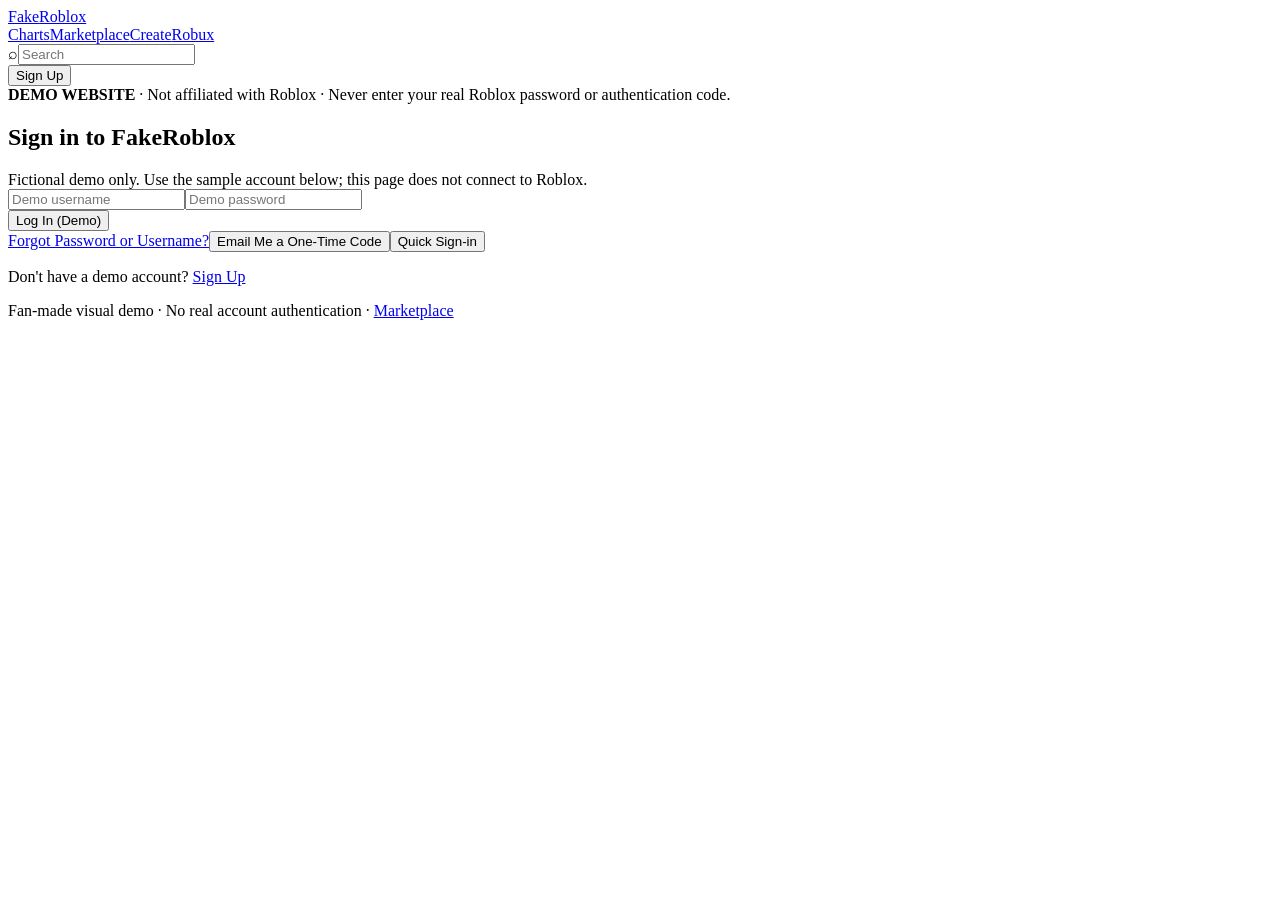
==== commit 522ab303: "Build clearly labeled FakeRoblox demo login page" ====
--- a/index.html
+++ b/index.html
@@ -1,833 +1,8 @@
-
-<!DOCTYPE html>
-<!--[if IE 8]><html class="ie8" ng-app="robloxApp"><![endif]-->
-<!--[if gt IE 8]><!-->
+<!doctype html>
 <html lang="en">
-<!--<![endif]-->
-<head data-machine-id="23bcc31e-7f68-01d0-5c04-8621bfdb7d52">
-    <!-- MachineID: 23bcc31e-7f68-01d0-5c04-8621bfdb7d52 -->
-    <title>Headless Horseman</title>
-
-<meta http-equiv="X-UA-Compatible" content="IE=edge,requiresActiveX=true" />
-<meta charset="UTF-8">
-<meta name="viewport" content="width=device-width, initial-scale=1">
-<meta name="author" content="Roblox Corporation" />
-<meta name="description" content="Customize your avatar with the Headless Horseman and millions of other items. Mix &amp; match this bundle with other items to create an avatar that is unique to you!" />
-<meta name="keywords" content="free games, online games, building games, virtual worlds, free mmo, gaming cloud, physics engine" />
-
-    <meta name="apple-itunes-app" content="app-id=431946152" />
-
-
-    <link rel="apple-touch-icon" href="https://images.rbxcdn.com/905bd722ee0a6ceda3caacde54c0b081.png" />
-
-
-<script type="application/ld+json">
-    {"@context":"https://schema.org","@type":"Organization","name":"Roblox","email":"info@roblox.com","url":"https://www.roblox.com/","image":"https://images.rbxcdn.com/fc3f3e3158fc20ebb5ccc972064ebfe6.png","logo":"https://images.rbxcdn.com/fc3f3e3158fc20ebb5ccc972064ebfe6.png","sameAs":["https://www.facebook.com/roblox/","https://twitter.com/roblox","https://www.linkedin.com/company/147977","https://www.instagram.com/roblox/","https://www.youtube.com/user/roblox","https://www.twitch.tv/roblox"]}
-</script>
-    <meta property="og:site_name" content="Roblox" />
-    <meta property="og:title" content="Headless Horseman" />
-    <meta property="og:type" content="product" />
-        <meta property="og:url" content="https://www.roblox.com/bundles/201/Headless-Horseman" />
-    <meta property="og:description" content="Customize your avatar with the Headless Horseman and millions of other items. Mix &amp; match this bundle with other items to create an avatar that is unique to you!" />
-            <meta property="og:image" content="https://tr.rbxcdn.com/30DAY-Avatar-45C487EE82855E78448B101B117F13C6-Png/420/420/Avatar/Png/noFilter" />
-    <meta property="fb:app_id" content="190191627665278">
-    <meta name="twitter:card" content="summary_large_image">
-    <meta name="twitter:site" content="@Roblox">
-    <meta name="twitter:title" content="Headless Horseman">
-    <meta name="twitter:description" content="Customize your avatar with the Headless Horseman and millions of other items. Mix &amp; match this bundle with other items to create an avatar that is unique to you!">
-    <meta name="twitter:creator" content="@ROBLOX">
-            <meta name=twitter:image1 content="https://tr.rbxcdn.com/30DAY-Avatar-45C487EE82855E78448B101B117F13C6-Png/420/420/Avatar/Png/noFilter" />
-    <meta name="twitter:app:country" content="US">
-    <meta name="twitter:app:name:iphone" content="Roblox Mobile">
-    <meta name="twitter:app:id:iphone" content="431946152">
-    <meta name="twitter:app:url:iphone">
-    <meta name="twitter:app:name:ipad" content="Roblox Mobile">
-    <meta name="twitter:app:id:ipad" content="431946152">
-    <meta name="twitter:app:url:ipad">
-    <meta name="twitter:app:name:googleplay" content="Roblox">
-    <meta name="twitter:app:id:googleplay" content="com.roblox.client">
-    <meta name="twitter:app:url:googleplay" />
-
-<meta ng-csp="no-unsafe-eval">
-
-    <meta name="user-data"
-          data-userid="1043484868"
-          data-name="jordanfafard"
-          data-displayName="mm2goat"
-          data-isunder13="false" 
-          data-created="04/16/2019 23:49:23" 
-          data-ispremiumuser="false"
-          data-membership=""
-          data-hasverifiedbadge="false"/>
-
-<meta name="locale-data"
-      data-language-code="en_us"
-      data-language-name="English (United States)"
-      data-url-locale=""
-      data-override-language-header="false" />
-<meta name="device-meta"
-      data-device-type="computer"
-      data-is-in-app="false"
-      data-is-desktop="true"
-      data-is-phone="false"
-      data-is-tablet="false"
-      data-is-console="false"
-      data-is-android-app="false"
-      data-is-ios-app="false"
-      data-is-uwp-app="false"
-      data-is-xbox-app="false"
-      data-is-amazon-app="false"
-      data-is-win32-app="false"
-      data-is-studio="false"
-      data-is-game-client-browser="false"
-      data-is-ios-device="false"
-      data-is-android-device="false"
-      data-is-universal-app="false"
-      data-app-type="unknown"
-      data-is-chrome-os="false"
-      data-is-pcgdk-app="false"
-      data-is-samsung-galaxy-store-app="false"
-/>
-
-
-<meta name="environment-meta" data-domain="roblox.com"    data-is-testing-site="false" />
-<meta name="notification-stream-migration-data"
-      data-react-bell-enabled="True"
-      data-react-friend-request-card-enabled="True"
-      data-react-private-message-card-enabled="True"
-      data-react-game-update-card-enabled="True"
-      data-react-group-membership-card-enabled="True"
-      data-react-test-notification-card-enabled="True"
-      data-react-developer-metrics-card-enabled="True"
-      data-react-stream-enabled="True"
-      data-react-stream-embedded-enabled="True"
-      data-react-stream-experiment-enabled="True" />
-<meta name="top-nav-migration-data"
-      data-foundation-enabled="True"
-      data-foundation-experiment-enabled="True" />
-<meta name="top-search-results-data" data-enabled="False" />
-
-    <meta name="request-context-data"
-        data-request-country-code="CA"/>
-
-
-<meta id="roblox-display-names" data-enabled="true"></meta><meta name="hardware-backed-authentication-data"
-      data-is-secure-authentication-intent-enabled="true"
-      data-is-bound-auth-token-enabled="true"
-      data-bound-auth-token-whitelist="{&quot;Whitelist&quot;:[{&quot;apiSite&quot;:&quot;auth.roblox.com&quot;,&quot;sampleRate&quot;:&quot;100&quot;},{&quot;apiSite&quot;:&quot;accountsettings.roblox.com&quot;,&quot;sampleRate&quot;:&quot;100&quot;},{&quot;apiSite&quot;:&quot;inventory.roblox.com&quot;,&quot;sampleRate&quot;:&quot;100&quot;},{&quot;apiSite&quot;:&quot;accountinformation.roblox.com&quot;,&quot;sampleRate&quot;:&quot;100&quot;}, {&quot;apiSite&quot;:&quot;billing.roblox.com&quot;,&quot;sampleRate&quot;:&quot;100&quot;}, {&quot;apiSite&quot;:&quot;premiumfeatures.roblox.com&quot;,&quot;sampleRate&quot;:&quot;100&quot;}, {&quot;apiSite&quot;:&quot;trades.roblox.com&quot;,&quot;sampleRate&quot;:&quot;100&quot;}, {&quot;apiSite&quot;:&quot;groups.roblox.com&quot;,&quot;sampleRate&quot;:&quot;100&quot;}, {&quot;apiSite&quot;:&quot;adconfiguration.roblox.com&quot;,&quot;sampleRate&quot;:&quot;100&quot;},  {&quot;apiSite&quot;:&quot;ads.roblox.com&quot;,&quot;sampleRate&quot;:&quot;100&quot;}, {&quot;apiSite&quot;:&quot;assetdelivery.roblox.com&quot;,&quot;sampleRate&quot;:&quot;100&quot;}, {&quot;apiSite&quot;:&quot;avatar.roblox.com&quot;,&quot;sampleRate&quot;:&quot;100&quot;}, {&quot;apiSite&quot;:&quot;badges.roblox.com&quot;,&quot;sampleRate&quot;:&quot;100&quot;}, {&quot;apiSite&quot;:&quot;catalog.roblox.com&quot;,&quot;sampleRate&quot;:&quot;100&quot;}, {&quot;apiSite&quot;:&quot;chat.roblox.com&quot;,&quot;sampleRate&quot;:&quot;100&quot;}, {&quot;apiSite&quot;:&quot;chatmoderation.roblox.com&quot;,&quot;sampleRate&quot;:&quot;100&quot;}, {&quot;apiSite&quot;:&quot;clientsettings.roblox.com&quot;,&quot;sampleRate&quot;:&quot;100&quot;},  {&quot;apiSite&quot;:&quot;contacts.roblox.com&quot;,&quot;sampleRate&quot;:&quot;100&quot;}, {&quot;apiSite&quot;:&quot;contentstore.roblox.com&quot;,&quot;sampleRate&quot;:&quot;100&quot;},  {&quot;apiSite&quot;:&quot;develop.roblox.com&quot;,&quot;sampleRate&quot;:&quot;100&quot;}, {&quot;apiSite&quot;:&quot;economy.roblox.com&quot;,&quot;sampleRate&quot;:&quot;100&quot;},  {&quot;apiSite&quot;:&quot;engagementpayouts.roblox.com&quot;,&quot;sampleRate&quot;:&quot;100&quot;}, {&quot;apiSite&quot;:&quot;followings.roblox.com&quot;,&quot;sampleRate&quot;:&quot;100&quot;},  {&quot;apiSite&quot;:&quot;friends.roblox.com&quot;,&quot;sampleRate&quot;:&quot;100&quot;}, {&quot;apiSite&quot;:&quot;gameinternationalization.roblox.com&quot;,&quot;sampleRate&quot;:&quot;100&quot;}, {&quot;apiSite&quot;:&quot;gamejoin.roblox.com&quot;,&quot;sampleRate&quot;:&quot;100&quot;}, {&quot;apiSite&quot;:&quot;gamepersistence.roblox.com&quot;,&quot;sampleRate&quot;:&quot;100&quot;}, {&quot;apiSite&quot;:&quot;games.roblox.com&quot;,&quot;sampleRate&quot;:&quot;100&quot;}, {&quot;apiSite&quot;:&quot;groupsmoderation.roblox.com&quot;,&quot;sampleRate&quot;:&quot;100&quot;},{&quot;apiSite&quot;:&quot;itemconfiguration.roblox.com&quot;,&quot;sampleRate&quot;:&quot;100&quot;}, {&quot;apiSite&quot;:&quot;locale.roblox.com&quot;,&quot;sampleRate&quot;:&quot;100&quot;}, {&quot;apiSite&quot;:&quot;localizationtables.roblox.com&quot;,&quot;sampleRate&quot;:&quot;100&quot;},  {&quot;apiSite&quot;:&quot;metrics.roblox.com&quot;,&quot;sampleRate&quot;:&quot;100&quot;}, {&quot;apiSite&quot;:&quot;moderation.roblox.com&quot;,&quot;sampleRate&quot;:&quot;100&quot;},  {&quot;apiSite&quot;:&quot;notifications.roblox.com&quot;,&quot;sampleRate&quot;:&quot;100&quot;}, {&quot;apiSite&quot;:&quot;points.roblox.com&quot;,&quot;sampleRate&quot;:&quot;100&quot;}, {&quot;apiSite&quot;:&quot;presence.roblox.com&quot;,&quot;sampleRate&quot;:&quot;100&quot;}, {&quot;apiSite&quot;:&quot;publish.roblox.com&quot;,&quot;sampleRate&quot;:&quot;100&quot;},  {&quot;apiSite&quot;:&quot;privatemessages.roblox.com&quot;,&quot;sampleRate&quot;:&quot;100&quot;}, {&quot;apiSite&quot;:&quot;thumbnailsresizer.roblox.com&quot;,&quot;sampleRate&quot;:&quot;100&quot;}, {&quot;apiSite&quot;:&quot;thumbnails.roblox.com&quot;,&quot;sampleRate&quot;:&quot;100&quot;}, {&quot;apiSite&quot;:&quot;translationroles.roblox.com&quot;,&quot;sampleRate&quot;:&quot;100&quot;},  {&quot;apiSite&quot;:&quot;translations.roblox.com&quot;,&quot;sampleRate&quot;:&quot;100&quot;}, {&quot;apiSite&quot;:&quot;twostepverification.roblox.com&quot;,&quot;sampleRate&quot;:&quot;100&quot;},  {&quot;apiSite&quot;:&quot;usermoderation.roblox.com&quot;,&quot;sampleRate&quot;:&quot;100&quot;}, {&quot;apiSite&quot;:&quot;users.roblox.com&quot;,&quot;sampleRate&quot;:&quot;100&quot;}, {&quot;apiSite&quot;:&quot;voice.roblox.com&quot;,&quot;sampleRate&quot;:&quot;100&quot;}, {&quot;apiSite&quot;:&quot;realtimenotifications.roblox.com&quot;,&quot;sampleRate&quot;:&quot;100&quot;}, {&quot;apiSite&quot;:&quot;jQuery&quot;,&quot;sampleRate&quot;:&quot;1000000&quot;}]}"
-      data-bound-auth-token-exemptlist="{&quot;Exemptlist&quot;:[]}"
-      data-hba-indexed-db-name="hbaDB"
-      data-hba-indexed-db-obj-store-name="hbaObjectStore"
-      data-hba-indexed-db-key-name="hba_keys"
-      data-hba-indexed-db-version="1"
-      data-bat-event-sample-rate="500" />
-<meta name="account-switching-data"
-      data-is-account-switching-enabled="true" />
-
-<meta name="subscription-data"
-      data-is-enabled="true" />
-<meta name="subscription-referral-data"
-      data-is-enabled="true" />
-<meta name="sendr-notification-stream-data"
-      data-is-foundation-modal-enabled="False" />
-
-<meta name="passkey-data"
-      data-is-passkey-login-enabled="true" />
-<meta name="passkey-data-android"
-      data-is-passkey-login-enabled-android="true" />
-
-<meta name="page-meta" data-internal-page-name="BundleDetail" />
-<meta name="page-retry-header-enabled" data-retry-attempt-header-enabled="True" />
-
-<script type="text/javascript">
-    var Roblox = Roblox || {};
-
-    Roblox.BundleVerifierConstants = {
-        isMetricsApiEnabled: true,
-        eventStreamUrl: "//ecsv2.roblox.com/pe?t=diagnostic",
-        deviceType: "Computer",
-        cdnLoggingEnabled: JSON.parse("true")
-    };
-</script>        <script src="/js/utilities/bundleVerifier.js?v=d8be7ec8aee81a9acf17014aae64dd2e" type="text/javascript"></script>
-    
-<link href="https://images.rbxcdn.com/e854eb7b2951ac03edba9a2681032bba.ico" rel="icon" />
-
-
-
-<link rel="stylesheet" onerror="Roblox.BundleDetector && Roblox.BundleDetector.reportBundleError(this)" data-bundlename="FoundationCss" data-bundle-source="Main" href="https://css.rbxcdn.com/161e292cedda1994a4f776fd987faeae2ede0f79b194c126c1a9f30436f14eb0-FoundationCss.css" />
-<link rel="stylesheet" onerror="Roblox.BundleDetector && Roblox.BundleDetector.reportBundleError(this)" data-bundlename="ReactStyleGuide" data-bundle-source="Main" href="https://css.rbxcdn.com/30513cf72cd0250d8aa76fb9de723a952c18fa620a8e2ab676ffcd238c4672ac-ReactStyleGuide.css" />
-<link rel="stylesheet" onerror="Roblox.BundleDetector && Roblox.BundleDetector.reportBundleError(this)" data-bundlename="StyleGuide" data-bundle-source="Main" href="https://css.rbxcdn.com/847ceec79c04bf9ecc6d3fa5b59c0aa52fd42db2970db3ec8e00db5c08d83969-StyleGuide.css" />
-<link rel="preload" as="font" type="font/woff2" crossorigin href="https://css.rbxcdn.com/3e19a797e2ce0522.woff2"><link rel="preload" as="font" type="font/woff2" crossorigin href="https://css.rbxcdn.com/7f3ddcb5a3796526.woff2"><link rel="preload" as="font" type="font/woff2" crossorigin href="https://css.rbxcdn.com/5f8b8d5d1962b747.woff2"><link rel="preload" as="font" type="font/woff2" crossorigin href="https://css.rbxcdn.com/77cbcd18c888e0f1.woff2">
-
-<link rel="stylesheet" onerror="Roblox.BundleDetector && Roblox.BundleDetector.reportBundleError(this)" data-bundlename="Builder" data-bundle-source="Main" href="https://css.rbxcdn.com/1b34f4a153012c574b328741e3848f1b6682a052c8e882f94a66e5ea71ec937f-Builder.css" />
-<link rel="stylesheet" onerror="Roblox.BundleDetector && Roblox.BundleDetector.reportBundleError(this)" data-bundlename="Thumbnails" data-bundle-source="Main" href="https://css.rbxcdn.com/523c59064ab61f06e8d52365e916d731063e2a67981bcf994376f68214f5f8e4-Thumbnails.css" />
-<link rel="stylesheet" onerror="Roblox.BundleDetector && Roblox.BundleDetector.reportBundleError(this)" data-bundlename="CaptchaCore" data-bundle-source="Main" href="https://css.rbxcdn.com/b8f8f15a57a66e73469ae72eea7d8905346afa78b9f2397627cd099f7dcc779a-CaptchaCore.css" />
-<link rel="stylesheet" onerror="Roblox.BundleDetector && Roblox.BundleDetector.reportBundleError(this)" data-bundlename="EmailVerifyCodeModal" data-bundle-source="Main" href="https://css.rbxcdn.com/425750fcea32cbd87363ee2d46539a13eee157b6c0b565dbe4389b416614f269-EmailVerifyCodeModal.css" />
-<link rel="stylesheet" onerror="Roblox.BundleDetector && Roblox.BundleDetector.reportBundleError(this)" data-bundlename="Challenge" data-bundle-source="Main" href="https://css.rbxcdn.com/e175ecc7e79a45293c6601d442dbce6ad48ce7d6e8db4396c4c7906dc3fb6261-Challenge.css" />
-<link rel="stylesheet" onerror="Roblox.BundleDetector && Roblox.BundleDetector.reportBundleError(this)" data-bundlename="VerificationUpsell" data-bundle-source="Main" href="https://css.rbxcdn.com/f77e16b9fa5823882aaa0cdabade9706b9ba2b7e050d23d2831da138a58e5f7f-VerificationUpsell.css" />
-<link rel="stylesheet" onerror="Roblox.BundleDetector && Roblox.BundleDetector.reportBundleError(this)" data-bundlename="AccountSwitcher" data-bundle-source="Main" href="https://css.rbxcdn.com/7a9e67ec503d2a15aac8cb8cbfe95ca99a08f78df56f5961d9e10a325c19ddf6-AccountSwitcher.css" />
-<link rel="stylesheet" onerror="Roblox.BundleDetector && Roblox.BundleDetector.reportBundleError(this)" data-bundlename="PriceTag" data-bundle-source="Main" href="https://css.rbxcdn.com/11f18daeb1f4bb97744bb5e001501f6d19e24bd1a8a4a001dfc47dd73c7e499d-PriceTag.css" />
-<link rel="stylesheet" onerror="Roblox.BundleDetector && Roblox.BundleDetector.reportBundleError(this)" data-bundlename="SearchLandingPage" data-bundle-source="Main" href="https://css.rbxcdn.com/3d2ed080fe3621c03204c3c02e30ecb20ddc28f45c8f1c38c1999e3b888b67d5-SearchLandingPage.css" />
-<link rel="stylesheet" onerror="Roblox.BundleDetector && Roblox.BundleDetector.reportBundleError(this)" data-bundlename="RobuxIcon" data-bundle-source="Main" href="https://css.rbxcdn.com/7dfc7837b5da6850e13413c630b37da7e88aeb610ca2c7d4e8b71b02cbdc6ba6.css" />
-<link rel="stylesheet" onerror="Roblox.BundleDetector && Roblox.BundleDetector.reportBundleError(this)" data-bundlename="RobloxBadges" data-bundle-source="Main" href="https://css.rbxcdn.com/b2cff71de0c286e8f85b1a26a8b87a8cd7f77422c592849ad5114ac5d929c575.css" />
-<link rel="stylesheet" onerror="Roblox.BundleDetector && Roblox.BundleDetector.reportBundleError(this)" data-bundlename="Navigation" data-bundle-source="Main" href="https://css.rbxcdn.com/3143b772cba89fd06cd825899f4612789403fa0d20e27e004733c69e846d5271-Navigation.css" />
-<link rel="stylesheet" onerror="Roblox.BundleDetector && Roblox.BundleDetector.reportBundleError(this)" data-bundlename="CookieBannerV3" data-bundle-source="Main" href="https://css.rbxcdn.com/5ecfbd9e9320d9cc9e7f87ae35c6aa2f79f9fa66f7c839eb4f0b4269a8227677-CookieBannerV3.css" />
-<link rel="stylesheet" onerror="Roblox.BundleDetector && Roblox.BundleDetector.reportBundleError(this)" data-bundlename="Footer" data-bundle-source="Main" href="https://css.rbxcdn.com/8b759c6280a056ed34d6d00ba7fa7abacfb3009b8e93e677416723b0c1056cad-Footer.css" />
-
-    <link rel="canonical" href="https://www.roblox.com/bundles/201/Headless-Horseman" />
-    
-
-    <link rel="alternate" href="https://www.roblox.com/bundles/201/Headless-Horseman" hreflang="x-default" />
-    <link rel="alternate" href="https://www.roblox.com/bundles/201/Headless-Horseman" hreflang="en" />
-    <link rel="alternate" href="https://www.roblox.com/de/bundles/201/Headless-Horseman" hreflang="de" />
-    <link rel="alternate" href="https://www.roblox.com/es/bundles/201/Headless-Horseman" hreflang="es" />
-    <link rel="alternate" href="https://www.roblox.com/fr/bundles/201/Headless-Horseman" hreflang="fr" />
-    <link rel="alternate" href="https://www.roblox.com/id/bundles/201/Headless-Horseman" hreflang="id" />
-    <link rel="alternate" href="https://www.roblox.com/it/bundles/201/Headless-Horseman" hreflang="it" />
-    <link rel="alternate" href="https://www.roblox.com/ja/bundles/201/Headless-Horseman" hreflang="ja" />
-    <link rel="alternate" href="https://www.roblox.com/ko/bundles/201/Headless-Horseman" hreflang="ko" />
-    <link rel="alternate" href="https://www.roblox.com/pl/bundles/201/Headless-Horseman" hreflang="pl" />
-    <link rel="alternate" href="https://www.roblox.com/pt/bundles/201/Headless-Horseman" hreflang="pt" />
-    <link rel="alternate" href="https://www.roblox.com/th/bundles/201/Headless-Horseman" hreflang="th" />
-    <link rel="alternate" href="https://www.roblox.com/tr/bundles/201/Headless-Horseman" hreflang="tr" />
-    <link rel="alternate" href="https://www.roblox.com/vi/bundles/201/Headless-Horseman" hreflang="vi" />
-    <link rel="alternate" href="https://www.roblox.com/ar/bundles/201/Headless-Horseman" hreflang="ar" />
-    <link rel="alternate" href="https://www.roblox.com/hi/bundles/201/Headless-Horseman" hreflang="hi" />
-
-    
-<link onerror='Roblox.BundleDetector && Roblox.BundleDetector.reportBundleError(this)' rel='stylesheet'  href='https://static.rbxcdn.com/css/leanbase___80400f5d6146e08bcf1e66a17ee0554e_m.css/fetch' />
-
-
-    
-<link onerror='Roblox.BundleDetector && Roblox.BundleDetector.reportBundleError(this)' rel='stylesheet'  href='https://static.rbxcdn.com/css/page___99420887825519853dbf751d3509dc76_m.css/fetch' />
-
-
-
-    
-
-    <link rel="stylesheet" onerror="Roblox.BundleDetector && Roblox.BundleDetector.reportBundleError(this)" data-bundlename="ItemPurchaseUpsell" data-bundle-source="Main" href="https://css.rbxcdn.com/52f3e763c2d49763b2dac14293b034680b0d32284d3f46e4b0a51073ae47995b-ItemPurchaseUpsell.css" />
-<link rel="stylesheet" onerror="Roblox.BundleDetector && Roblox.BundleDetector.reportBundleError(this)" data-bundlename="ItemPurchase" data-bundle-source="Main" href="https://css.rbxcdn.com/d43a3cc9e2b604ca971eabf7978f2e5b4be00508418f210445e450cc13710961-ItemPurchase.css" />
-<link rel="stylesheet" onerror="Roblox.BundleDetector && Roblox.BundleDetector.reportBundleError(this)" data-bundlename="IdVerification" data-bundle-source="Main" href="https://css.rbxcdn.com/37b5bc69ed67ee094c95e908d68d809c55c28ab8f34ed714a7541f1f5eeacfa6-IdVerification.css" />
-<link rel="stylesheet" onerror="Roblox.BundleDetector && Roblox.BundleDetector.reportBundleError(this)" data-bundlename="AccessManagementUpsell" data-bundle-source="Main" href="https://css.rbxcdn.com/d45e200658a1343116bbf4a88c367d093758085e7d001918d641c85b2143468f-AccessManagementUpsell.css" />
-<link rel="stylesheet" onerror="Roblox.BundleDetector && Roblox.BundleDetector.reportBundleError(this)" data-bundlename="GameLaunch" data-bundle-source="Main" href="https://css.rbxcdn.com/c417e85387caaf11d4ad7a07cda858b3ae661984ccaf3ecba8a519aed396c66d-GameLaunch.css" />
-
-
-    
-
-<link rel="stylesheet" onerror="Roblox.BundleDetector && Roblox.BundleDetector.reportBundleError(this)" data-bundlename="NotificationStream" data-bundle-source="Main" href="https://css.rbxcdn.com/935fb7331d9761008e6d48890a8f03c8124d73dd41b4f19f93a1844577186103-NotificationStream.css" />
-<link rel="stylesheet" onerror="Roblox.BundleDetector && Roblox.BundleDetector.reportBundleError(this)" data-bundlename="SendrNotificationStream" data-bundle-source="Main" href="https://css.rbxcdn.com/f214ccaad8cd40aa45a0eafa3c1aa7ae5aaee1a22a7b96266bcc9014eb474077-SendrNotificationStream.css" />
-<link rel="stylesheet" onerror="Roblox.BundleDetector && Roblox.BundleDetector.reportBundleError(this)" data-bundlename="ReactChat" data-bundle-source="Main" href="https://css.rbxcdn.com/50145389c09c3ba36104cb852e5276b23f8573f02c8ec4f9b14f43c851c510f1-ReactChat.css" />
-
-
-
-<link rel="stylesheet" onerror="Roblox.BundleDetector && Roblox.BundleDetector.reportBundleError(this)" data-bundlename="UserAgreementsChecker" data-bundle-source="Main" href="https://css.rbxcdn.com/f401268ebc090113a61a0cd2b4ceb4d248a780da241aec24bdce0e0a3f5c7e0a-UserAgreementsChecker.css" />
-
-<link rel="stylesheet" onerror="Roblox.BundleDetector && Roblox.BundleDetector.reportBundleError(this)" data-bundlename="AccessManagementUpsellV2" data-bundle-source="Main" href="https://css.rbxcdn.com/74bf935e0fb53f5f465ba31ed492cd21380676542a5284763a18d9dbf64eb40f-AccessManagementUpsellV2.css" />
-
-
-
-    <script type="text/javascript">
-    var Roblox = Roblox || {};
-    Roblox.RealTimeSettings = Roblox.RealTimeSettings ||
-        {
-            NotificationsEndpoint: "https://realtime-signalr.roblox.com/userhub",
-            MaxConnectionTime: "21600000",
-            IsEventPublishingEnabled: false,
-            IsDisconnectOnSlowConnectionDisabled: true,
-            IsSignalRClientTransportRestrictionEnabled: true,
-            IsLocalStorageInRealTimeEnabled: true,
-            IsDebuggerEnabled: "False",
-            IsRealtimeWebAnalyticsEnabled: true,
-            IsRealtimeWebAnalyticsConnectionEventsEnabled: false,
-            IsRealtimeDurableReplayEnabled: true,
-            RealtimeMessageDedupeLruCacheSize: "32",
-            IsRealtimeTailLossPollingEnabled: true,
-            IsRealtimeTailLossGapDetectionEnabled: true,
-            RealtimeTailLossPollingBaseIntervalMs: "30000",
-            RealtimeTailLossPollingMaxIntervalMs: "300000",
-            RealtimeTailLossPollingBackoffMultiplier: "2",
-            RealtimeTailLossPollingRetryMaxAttempts: "3"
-        }
-    </script>
-    <script type="text/javascript" onerror="Roblox.BundleDetector && Roblox.BundleDetector.reportBundleError(this)" data-monitor="true" data-bundlename="EnvironmentUrls" data-bundle-source="Main" src="https://js.rbxcdn.com/ddf71f4bf086237706507ee77fae4381d9213ff637c663a5613da97ef27d1e8a-EnvironmentUrls.js"></script>
-
-
-
-<script type="text/javascript">
-    var Roblox = Roblox || {};
-    Roblox.GaEventSettings = {
-        gaDFPPreRollEnabled: "false" === "true",
-        gaLaunchAttemptAndLaunchSuccessEnabled: "false" === "true",
-        gaPerformanceEventEnabled: "false" === "true"
-    };
-</script>
-
-
-    <script onerror='Roblox.BundleDetector && Roblox.BundleDetector.reportBundleError(this)' data-monitor='true' data-bundlename='headerinit' type='text/javascript' src='https://js.rbxcdn.com/50fc9b1cd8481cba36f39a8a3241048d.js'></script>
-
-    <script type="text/javascript" onerror="Roblox.BundleDetector && Roblox.BundleDetector.reportBundleError(this)" data-monitor="true" data-bundlename="Polyfill" data-bundle-source="Main" src="https://js.rbxcdn.com/fc00826f9e0f8fd2f6bfe2152fb652d4f73e1a12e1ad50ad234d2f60854a311c-Polyfill.js"></script>
-
-
-    <script type="text/javascript" onerror="Roblox.BundleDetector && Roblox.BundleDetector.reportBundleError(this)" data-monitor="true" data-bundlename="XsrfProtection" data-bundle-source="Main" src="https://js.rbxcdn.com/2f0fd0c2760ff1898187af6df3b764f4b08f77a315d0a33654f105f61b0ea6d0.js"></script>
-
-
-    <script type="text/javascript" onerror="Roblox.BundleDetector && Roblox.BundleDetector.reportBundleError(this)" data-monitor="true" data-bundlename="HeaderScripts" data-bundle-source="Main" src="https://js.rbxcdn.com/69792ba68738c4df0266885d6e3f59a121c1a727d1399b3fb83590023892b9b7-HeaderScripts.js"></script>
-
-
-<script type="text/javascript" onerror="Roblox.BundleDetector && Roblox.BundleDetector.reportBundleError(this)" data-monitor="true" data-bundlename="CrossTabCommunication" data-bundle-source="Main" src="https://js.rbxcdn.com/91949ca310de66377f8e5c0cfab7880cca42e5c1eaac63972ed95c40c2a406dc-CrossTabCommunication.js"></script>
-<script type="text/javascript" onerror="Roblox.BundleDetector && Roblox.BundleDetector.reportBundleError(this)" data-monitor="true" data-bundlename="RealTime" data-bundle-source="Main" src="https://js.rbxcdn.com/95aad7f7b1cdec3dc13afca4629d0d47d8fb30a40e4210acaca32664fe47b9ba-RealTime.js"></script>
-    
-
-
-
-<script>
-    //Set if it browser's do not track flag is enabled
-    var Roblox = Roblox || {};
-    (function() {
-        var dnt = navigator.doNotTrack || window.doNotTrack || navigator.msDoNotTrack;
-        if (typeof window.external !== "undefined" &&
-            typeof window.external.msTrackingProtectionEnabled !== "undefined") {
-            dnt = dnt || window.external.msTrackingProtectionEnabled();
-        }
-        Roblox.browserDoNotTrack = dnt == "1" || dnt == "yes" || dnt === true;
-    })();
-</script>
-
-    <script type="text/javascript">
-
-        var _gaq = _gaq || [];
-
-                window.GoogleAnalyticsDisableRoblox2 = true;
-        _gaq.push(['b._setAccount', 'UA-486632-1']);
-            _gaq.push(['b._setSampleRate', '5']);
-        _gaq.push(['b._setCampSourceKey', 'rbx_source']);
-        _gaq.push(['b._setCampMediumKey', 'rbx_medium']);
-        _gaq.push(['b._setCampContentKey', 'rbx_campaign']);
-
-            _gaq.push(['b._setDomainName', 'roblox.com']);
-
-            _gaq.push(['b._setCustomVar', 1, 'Visitor', 'Member', 2]);
-                _gaq.push(['b._setPageGroup', 1, 'BundleDetail']);
-            _gaq.push(['b._trackPageview']);
-
-        _gaq.push(['c._setAccount', 'UA-26810151-2']);
-            _gaq.push(['c._setSampleRate', '1']);
-            _gaq.push(['c._setDomainName', 'roblox.com']);
-            _gaq.push(['c._setPageGroup', 1, 'BundleDetail']);
-
-            (function() {
-                if (!Roblox.browserDoNotTrack) {
-                    var ga = document.createElement('script');
-                    ga.type = 'text/javascript';
-                    ga.async = true;
-                    ga.src = ('https:' == document.location.protocol ? 'https://ssl' : 'http://www') + '.google-analytics.com/ga.js';
-                    var s = document.getElementsByTagName('script')[0];
-                    s.parentNode.insertBefore(ga, s);
-                }
-        })();
-             </script>
-
-    
-        <script type="text/javascript">
-            if (Roblox && Roblox.EventStream) {
-                Roblox.EventStream.Init("//ecsv2.roblox.com/www/e.png",
-                    "//ecsv2.roblox.com/www/e.png",
-                    "//ecsv2.roblox.com/pe?t=studio",
-                    "//ecsv2.roblox.com/pe?t=diagnostic");
-            }
-        </script>
-
-
-
-<script type="text/javascript">
-    if (Roblox && Roblox.PageHeartbeatEvent) {
-        Roblox.PageHeartbeatEvent.Init([2,8,20,60]);
-    }
-</script>        <script>
-            var __nspid = "alpts0";
-            var __nsptags = [];
-            (function (w, d) {
-                var x = function () {
-                    var j = d.createElement("script"); j.type = "text/javascript"; j.async = true;
-                    j.src = "http" + ("https:" === d.location.protocol ? "s://cs" : "://c") + ".ns1p.net/p.js?a=" + __nspid;
-                    d.body.appendChild(j);
-                }
-                if (w.addEventListener) { w.addEventListener("load", x, false); }
-                else if (w.attachEvent) { w.attachEvent("onload", x); }
-                else { w.onload = x; }
-            }(window, document));
-        </script>
-
-    <script>
-    Roblox = Roblox || {};
-    Roblox.AbuseReportPVMeta = {
-        desktopEnabled: true,
-        phoneEnabled: false,
-        inAppEnabled: false
-    };
-</script>
-
-
-<meta name="thumbnail-meta-data" 
-      data-is-webapp-cache-enabled="False"
-      data-webapp-cache-expirations-timespan="00:01:00"
-      data-request-min-cooldown="1000"
-      data-request-max-cooldown="30000"
-      data-request-max-retry-attempts="4"
-      data-request-batch-size="100"
-      data-thumbnail-metrics-sample-size="20"
-      data-concurrent-thumbnail-request-count="4"/>
-                          
-
-</head>
-<body id="rbx-body" dir="ltr" class="rbx-body    theme-roblox age-roblox-theme builder-font" data-performance-relative-value="0.005" data-internal-page-name="BundleDetail" data-send-event-percentage="0">
-    <script type="text/javascript" onerror="Roblox.BundleDetector && Roblox.BundleDetector.reportBundleError(this)" data-monitor="true" data-bundlename="Theme" data-bundle-source="Main" src="https://js.rbxcdn.com/5d8d12e4aa148f8e3c9d3fbc66c922e54e2354d4fbe3a1237fb7c6d7491fae40-Theme.js"></script>
-
-
-    
-    <meta name="csrf-token" data-token="lmPeyG14e2Za" />
-
-    
-    <script src="https://roblox.com/js/hsts.js?v=5" type="text/javascript" id="hsts" async></script>
-
-    <script type="text/javascript" onerror="Roblox.BundleDetector && Roblox.BundleDetector.reportBundleError(this)" data-monitor="true" data-bundlename="Linkify" data-bundle-source="Main" src="https://js.rbxcdn.com/1d87d1231072878a0f6164e84b8cfa6f90a1b31b18ba5d8f410b947d4b029fe8.js"></script>
-
-
-<div id="image-retry-data"
-     data-image-retry-max-times="30"
-     data-image-retry-timer="500"
-     data-ga-logging-percent="10">
-</div><div id="http-retry-data"
-     data-http-retry-max-timeout="0"
-     data-http-retry-base-timeout="0"
-     data-http-retry-max-times="1">
-</div>    
-
-
-<div id="wrap" class="wrap no-gutter-ads logged-in">
-
-
-<div id="navigation-container" class="builder-font"
-    data-number-of-autocomplete-suggestions="7">
-    <div id="header" class="navbar-fixed-top rbx-header" role="navigation"> <div class="container-fluid"> <div class="rbx-navbar-header"> <div id="header-menu-icon" class="rbx-nav-collapse"> <button type="button" class="btn-navigation-nav-menu-md menu-button"> <span class="icon-nav-menu"></span> </button> </div> <div class="navbar-header"> <a id="nav-logo-link" class="navbar-brand" href="/home"> <span class="icon-logo"></span><span class="icon-logo-r"></span> </a> <div id="age-badge-container"></div> </div> </div> <ul class="nav rbx-navbar hidden-xs hidden-sm col-md-5 col-lg-4"> <li> <a id="nav-charts-md-link" class="font-header-2 nav-menu-title text-header" href="/charts">Charts</a> </li> <li> <a id="nav-marketplace-md-link" class="font-header-2 nav-menu-title text-header" href="/catalog">Marketplace</a> </li> <li> <a id="header-develop-md-link" class="font-header-2 nav-menu-title text-header" href="/develop">Create</a> </li> <li id="navigation-robux-container"></li> </ul> <ul class="nav rbx-navbar hidden-md hidden-lg col-xs-12"> <li> <a id="nav-charts-sm-link" class="font-header-2 nav-menu-title text-header" href="/charts">Charts</a> </li> <li> <a id="nav-marketplace-sm-link" class="font-header-2 nav-menu-title text-header" href="/catalog">Marketplace</a> </li> <li> <a id="header-develop-sm-link" class="font-header-2 nav-menu-title text-header" href="/develop">Create</a> </li> <li id="navigation-robux-mobile-container"></li> </ul> <div id="right-navigation-header"></div> </div> </div> <div id="left-navigation-container"></div> <div id="verificationUpsell-container"> <div verificationUpsell-container></div> </div> <div id="phoneVerificationUpsell-container"> <div phoneVerificationUpsell-container></div> </div> <div id="contactMethodPrompt-container"> <div contactMethodPrompt-container></div> </div> <div id="navigation-account-switcher-container"> <div navigation-account-switcher-container></div> </div> 
-
-</div>
-    <main class="container-main content-no-ads 
-                
-                
-                
-                
-                "
-         id="container-main" tabindex="-1">
-            <script type="text/javascript">
-                if (top.location != self.location) {
-                    top.location = self.location.href;
-                }
-            </script>
-            <div class="alert-container">
-                <noscript>
-                    <div>
-                        <div class="alert-info" role="alert">Please enable Javascript to use all the features on this site.
-                        </div>
-                    </div>
-                </noscript>
-
-                
-
-                    <div id="account-security-prompt-container"></div>
-
-            </div>
-
-        <div id="prompts-orchestrator"></div>
-
-        <div class="content" id="content">
-            
-<div id="item-details-container"
-    data-is-ar-revamp-enabled="False"
-    data-ar-revamp-allow-list="&quot;&quot;">
-    <item-details></item-details>
-</div>
-
-        </div>
-    </main><!--Bootstrap Footer React Component -->
-
-<footer class="container-footer" id="footer-container"
-        data-is-giftcards-footer-enabled="True">
-</footer></div>
-    <div id="chat-container"
-         class="chat chat-container"
-         chat-base>
-    </div>
-    <div id="user-agreements-checker-container"></div>
-    <div id="access-management-upsell-container"></div>
-    <div id="global-privacy-control-checker-container"></div>
-    <div id="cookie-banner-wrapper" class="cookie-banner-wrapper"></div>
-
-<div id="PlaceLauncherStatusPanel" style="display:none"
-     data-is-duar-auto-opt-in-enabled="true"
-     data-is-duar-opt-out-disabled="true"
-     data-os-name="Windows"
-     data-protocol-roblox-locale="en_us"
-     data-protocol-game-locale="en_us"
-     data-protocol-channel-name="LIVE"
-     data-protocol-studio-channel-name="LIVE"
-     data-protocol-player-channel-name="LIVE"
-     data-is-omit-player-channel-for-win-and-mac-enabled="true"
-     data-is-www-common-game-launcher-enabled="false">
-</div>
-<iframe id="downloadInstallerIFrame" name="downloadInstallerIFrame" style="visibility:hidden;height:0;width:1px;position:absolute"></iframe>
-
-<script onerror='Roblox.BundleDetector && Roblox.BundleDetector.reportBundleError(this)' data-monitor='true' data-bundlename='eventtracker' type='text/javascript' src='https://js.rbxcdn.com/098e80c8e9f4dad5295663f4a79f9a64.js'></script>
-
-
-<div id="modal-confirmation" class="modal-confirmation" data-modal-type="confirmation">
-    <div id="modal-dialog"  class="modal-dialog" role="dialog">
-        <div class="modal-content">
-            <div class="modal-header">
-                <button type="button" class="close" data-dismiss="modal">
-                    <span aria-hidden="true"><span class="icon-close"></span></span><span class="sr-only">Close</span>
-                </button>
-                <h5 class="modal-title"></h5>
-            </div>
-
-            <div class="modal-body">
-                <div class="modal-top-body">
-                    <div class="modal-message"></div>
-                    <div class="modal-image-container roblox-item-image" data-image-size="medium" data-no-overlays data-no-click>
-                        <img class="modal-thumb" alt="generic image"/>
-                    </div>
-                    <div class="modal-checkbox checkbox">
-                        <input id="modal-checkbox-input" type="checkbox"/>
-                        <label for="modal-checkbox-input"></label>
-                    </div>
-                </div>
-                <div class="modal-btns">
-                    <a href id="confirm-btn"><span></span></a>
-                    <a href id="decline-btn"><span></span></a>
-                </div>
-                <div class="loading modal-processing">
-                    <img class="loading-default" src='https://images.rbxcdn.com/4bed93c91f909002b1f17f05c0ce13d1.gif' alt="Processing..." />
-                </div>
-            </div>
-            <div class="modal-footer text-footer">
-
-            </div>
-        </div>
-    </div>
-</div>
-
-
-
-
-    <script type="text/javascript">
-        $(function () {
-            if (!window.Roblox || !Roblox.CookieUpgrader) { return; }
-            Roblox.CookieUpgrader.domain = 'roblox.com';
-            Roblox.CookieUpgrader.upgrade("GuestData", { expires: Roblox.CookieUpgrader.thirtyYearsFromNow });
-            Roblox.CookieUpgrader.upgrade("RBXSource", { expires: function (cookie) { return Roblox.CookieUpgrader.getExpirationFromCookieValue("rbx_acquisition_time", cookie); } });
-            Roblox.CookieUpgrader.upgrade("RBXViralAcquisition", { expires: function (cookie) { return Roblox.CookieUpgrader.getExpirationFromCookieValue("time", cookie); } });
-
-                Roblox.CookieUpgrader.upgrade("RBXMarketing", { expires: Roblox.CookieUpgrader.thirtyYearsFromNow });
-                
-                Roblox.CookieUpgrader.upgrade("RBXSessionTracker", { expires: Roblox.CookieUpgrader.fourHoursFromNow });
-                
-                Roblox.CookieUpgrader.upgrade("RBXEventTrackerV2", {expires: Roblox.CookieUpgrader.thirtyYearsFromNow});
-                        });
-    </script>
-
-
-
-    <script onerror='Roblox.BundleDetector && Roblox.BundleDetector.reportBundleError(this)' data-monitor='true' data-bundlename='intl-polyfill' type='text/javascript' src='https://js.rbxcdn.com/4bae454bf5dab3028073fea1e91b6f19.js'></script>
-
-
-    <script type="text/javascript" onerror="Roblox.BundleDetector && Roblox.BundleDetector.reportBundleError(this)" data-monitor="true" data-bundlename="InternationalCore" data-bundle-source="Main" src="https://js.rbxcdn.com/f3a217cc73f72b82894dc26c4057369ae7a26d8b60e579dc807fc1963ff91598-InternationalCore.js"></script>
-
-    <script type="text/javascript" onerror="Roblox.BundleDetector && Roblox.BundleDetector.reportBundleError(this)" data-monitor="true" data-bundlename="TranslationResources" data-bundle-source="Main" src="https://js.rbxcdn.com/d16e6f3b83d217e09e5c46ddcc078aeca8fa3b69fc40979b173ea1c0079cf481-TranslationResources.js"></script>
-
-
-    <script onerror='Roblox.BundleDetector && Roblox.BundleDetector.reportBundleError(this)' data-monitor='true' data-bundlename='leanbase' type='text/javascript' src='https://js.rbxcdn.com/3549e188c34f5a2d6fd6ff275813b3bc.js'></script>
-
-
-    <script type="text/javascript" onerror="Roblox.BundleDetector && Roblox.BundleDetector.reportBundleError(this)" data-monitor="true" data-bundlename="CoreUtilities" data-bundle-source="Main" src="https://js.rbxcdn.com/68e914f6ff1a61dbf6e138779bbeb3b2eee38c4a9e9f5fe6fbeb374019b22310-CoreUtilities.js"></script>
-
-
-    <script type="text/javascript" onerror="Roblox.BundleDetector && Roblox.BundleDetector.reportBundleError(this)" data-monitor="true" data-bundlename="React" data-bundle-source="Main" src="https://js.rbxcdn.com/b1eec88f581c575b721433689f5e4e1b5b47ec1df1bfbe5595660480ba2b104c-React.js"></script>
-
-    <script type="text/javascript" onerror="Roblox.BundleDetector && Roblox.BundleDetector.reportBundleError(this)" data-monitor="true" data-bundlename="WebBlox" data-bundle-source="Main" src="https://js.rbxcdn.com/c2842bfcd97e55a576b1e191a6db391103a029714ef58c8932cd301be2bede05-WebBlox.js"></script>
-
-    <script type="text/javascript" onerror="Roblox.BundleDetector && Roblox.BundleDetector.reportBundleError(this)" data-monitor="true" data-bundlename="ReactUtilities" data-bundle-source="Main" src="https://js.rbxcdn.com/350730ac37c2d24576b0ac806e102b17df06273610b1769a41eeb28eb9569276-ReactUtilities.js"></script>
-
-    <script type="text/javascript" onerror="Roblox.BundleDetector && Roblox.BundleDetector.reportBundleError(this)" data-monitor="true" data-bundlename="Experimentation" data-bundle-source="Main" src="https://js.rbxcdn.com/e4d869b26529138558f87e96a10ee8822b2859a13b86bdd17e205879e1612be3-Experimentation.js"></script>
-<script type="text/javascript" onerror="Roblox.BundleDetector && Roblox.BundleDetector.reportBundleError(this)" data-monitor="true" data-bundlename="ReactStyleGuide" data-bundle-source="Main" src="https://js.rbxcdn.com/e33477c956a2adf0925fd9ce93004152929801c5bfc09f91ac19caa377b8e99f-ReactStyleGuide.js"></script>
-
-
-
-<meta name="sentry-meta"
-      data-env-name="production"
-      data-dsn="https://24df60727c94bd0aa14ab1269d104a21@o293668.ingest.us.sentry.io/4509158985826304"
-      data-sample-rate="0.0005"
-      data-traces-sample-rate="0.008" /><script type="text/javascript" onerror="Roblox.BundleDetector && Roblox.BundleDetector.reportBundleError(this)" data-monitor="true" data-bundlename="Sentry" data-bundle-source="Main" src="https://js.rbxcdn.com/61835f7b25c66e6463cc3e247c6c06759099f39808aee1a9f87dc9fa05f2c0da-Sentry.js"></script>
-
-    <script onerror='Roblox.BundleDetector && Roblox.BundleDetector.reportBundleError(this)' data-monitor='true' data-bundlename='angular' type='text/javascript' src='https://js.rbxcdn.com/3756ad214dde52cb58a1300177547475.js'></script>
-
-    <script type="text/javascript" onerror="Roblox.BundleDetector && Roblox.BundleDetector.reportBundleError(this)" data-monitor="true" data-bundlename="AngularJsUtilities" data-bundle-source="Main" src="https://js.rbxcdn.com/e3ee1d26df4ed304eedf103641f389dcfe507d24f0aa079d366824f187f14ffa-AngularJsUtilities.js"></script>
-
-    <script type="text/javascript" onerror="Roblox.BundleDetector && Roblox.BundleDetector.reportBundleError(this)" data-monitor="true" data-bundlename="InternationalAngularJs" data-bundle-source="Main" src="https://js.rbxcdn.com/47aa20a4d7ec095fabb9db116c99c5c798b2fa37161a5f59a340cb352279596f.js"></script>
-
-    <script type="text/javascript" onerror="Roblox.BundleDetector && Roblox.BundleDetector.reportBundleError(this)" data-monitor="true" data-bundlename="Thumbnails" data-bundle-source="Main" src="https://js.rbxcdn.com/3a131f4ba5ee5fec05f61aaaa23c868c1a5b369e44ff949b71447c823fff28fa-Thumbnails.js"></script>
-
-
-<script type="text/javascript" onerror="Roblox.BundleDetector && Roblox.BundleDetector.reportBundleError(this)" data-monitor="true" data-bundlename="Thumbnails3d" data-bundle-source="Main" src="https://js.rbxcdn.com/4f99091870811b8b6309d587a2ec95f232c18198307012d3d657a52e8db94f21-Thumbnails3d.js"></script>
-
-<script type="text/javascript" onerror="Roblox.BundleDetector && Roblox.BundleDetector.reportBundleError(this)" data-monitor="true" data-bundlename="PresenceStatus" data-bundle-source="Main" src="https://js.rbxcdn.com/4b1622cffffd47df4803000604bc86bf9e595680109940279db923fba973a1dc-PresenceStatus.js"></script>
-<script type="text/javascript" onerror="Roblox.BundleDetector && Roblox.BundleDetector.reportBundleError(this)" data-monitor="true" data-bundlename="DynamicLocalizationResourceScript_Common.Presence" data-bundle-source="Unknown" src="https://js.rbxcdn.com/7f4c2753c55dc89d4c9bf2dbfbf34e224194f6255457c0bd8c8c1ed0e6350f3a.js"></script>
-
-
-<div id="presence-registration-bootstrap-data"
-     data-is-enabled="False"
-     data-interval="15000"></div>
-
-<script type="text/javascript" onerror="Roblox.BundleDetector && Roblox.BundleDetector.reportBundleError(this)" data-monitor="true" data-bundlename="PresenceRegistration" data-bundle-source="Main" src="https://js.rbxcdn.com/215fe9b0fe92491f665645f65f57db6668d716af72e02465db259b715f061118.js"></script>
-
-    <div ng-modules="baseTemplateApp">
-        <!-- Template bundle: base -->
-<script type="text/javascript">
-"use strict"; angular.module("baseTemplateApp", []).run(['$templateCache', function($templateCache) { 
-
- }]);
-</script>
-
-    </div>
-
-    <div ng-modules="pageTemplateApp">
-        <!-- Template bundle: page -->
-<script type="text/javascript">
-"use strict"; angular.module("pageTemplateApp", []).run(['$templateCache', function($templateCache) { 
-
- }]);
-</script>
-
-    </div>
-
-<script type="text/javascript" onerror="Roblox.BundleDetector && Roblox.BundleDetector.reportBundleError(this)" data-monitor="true" data-bundlename="CaptchaCore" data-bundle-source="Main" src="https://js.rbxcdn.com/8e79851738baf4a99514ce726568faa52a0155d6298e0ed7521a210bde79c688-CaptchaCore.js"></script>
-<script type="text/javascript" onerror="Roblox.BundleDetector && Roblox.BundleDetector.reportBundleError(this)" data-monitor="true" data-bundlename="EmailVerifyCodeModal" data-bundle-source="Main" src="https://js.rbxcdn.com/5b3170c956b0c87ade14d298bcf45d0bae3991c1b427b7e1624bf94e488792c0-EmailVerifyCodeModal.js"></script>
-<script type="text/javascript" onerror="Roblox.BundleDetector && Roblox.BundleDetector.reportBundleError(this)" data-monitor="true" data-bundlename="DynamicLocalizationResourceScript_Authentication.Login" data-bundle-source="Unknown" src="https://js.rbxcdn.com/c6759d3963b4dec1306339eaac3d5443b7e7eea33a4b311d63999ca24256cddf.js"></script>
-<script type="text/javascript" onerror="Roblox.BundleDetector && Roblox.BundleDetector.reportBundleError(this)" data-monitor="true" data-bundlename="DynamicLocalizationResourceScript_Authentication.OneTimePasscode" data-bundle-source="Unknown" src="https://js.rbxcdn.com/cfcd81415cfff6b93a5e4b3af0fc378467122eb075bc63b1934c6136ae6cf8ac.js"></script>
-<script type="text/javascript" onerror="Roblox.BundleDetector && Roblox.BundleDetector.reportBundleError(this)" data-monitor="true" data-bundlename="Challenge" data-bundle-source="Main" src="https://js.rbxcdn.com/70dfbf22cc8f2ba182be82634229574c31205f713140703a2d9ddbdcd10b7247-Challenge.js"></script>
-<script type="text/javascript" onerror="Roblox.BundleDetector && Roblox.BundleDetector.reportBundleError(this)" data-monitor="true" data-bundlename="DynamicLocalizationResourceScript_Feature.ForcePasswordlessLogin" data-bundle-source="Unknown" src="https://js.rbxcdn.com/31bf401f9158c39cc2383cb2f432630b5ed2cdf1f40a5618fc790a9fc74377af.js"></script>
-<script type="text/javascript" onerror="Roblox.BundleDetector && Roblox.BundleDetector.reportBundleError(this)" data-monitor="true" data-bundlename="DynamicLocalizationResourceScript_Feature.CaptchaV2Challenge" data-bundle-source="Unknown" src="https://js.rbxcdn.com/39fc596fe35569666d5a3de2830296da4164ebf2ab50e1268b6f4617cb51ce43.js"></script>
-<script type="text/javascript" onerror="Roblox.BundleDetector && Roblox.BundleDetector.reportBundleError(this)" data-monitor="true" data-bundlename="DynamicLocalizationResourceScript_Feature.Reauthentication" data-bundle-source="Unknown" src="https://js.rbxcdn.com/730fcbf0eba6dd82de9b0029e157627f023e6f448059c5b4c6a4f356222b3ac0.js"></script>
-<script type="text/javascript" onerror="Roblox.BundleDetector && Roblox.BundleDetector.reportBundleError(this)" data-monitor="true" data-bundlename="DynamicLocalizationResourceScript_Feature.EmailVerificationChallenge" data-bundle-source="Unknown" src="https://js.rbxcdn.com/0fe97bffcb328f446dd0f247d2d42e740d354ef70bd54b9371ece139569a5e72.js"></script>
-<script type="text/javascript" onerror="Roblox.BundleDetector && Roblox.BundleDetector.reportBundleError(this)" data-monitor="true" data-bundlename="DynamicLocalizationResourceScript_Feature.DeviceIntegrityChallenge" data-bundle-source="Unknown" src="https://js.rbxcdn.com/993eb6cb9b2ed18baadeca1088086e99ede5c9877cb7fe9700e0c6854bfeefe0.js"></script>
-<script type="text/javascript" onerror="Roblox.BundleDetector && Roblox.BundleDetector.reportBundleError(this)" data-monitor="true" data-bundlename="DynamicLocalizationResourceScript_Feature.ForceTwoStepVerification" data-bundle-source="Unknown" src="https://js.rbxcdn.com/264d4bed21a614e8a15806c5d97af0aa92f26a99f5bf89b2e94cd705728b9f1f.js"></script>
-<script type="text/javascript" onerror="Roblox.BundleDetector && Roblox.BundleDetector.reportBundleError(this)" data-monitor="true" data-bundlename="DynamicLocalizationResourceScript_Feature.RostileChallenge" data-bundle-source="Unknown" src="https://js.rbxcdn.com/88bacf62dae20f1d352d30afbd3df4c64ba7a24c551c6ee02152719cfb11b830.js"></script>
-<script type="text/javascript" onerror="Roblox.BundleDetector && Roblox.BundleDetector.reportBundleError(this)" data-monitor="true" data-bundlename="DynamicLocalizationResourceScript_Authentication.Captcha" data-bundle-source="Unknown" src="https://js.rbxcdn.com/44ff0f2cc820b734456e36bcd3528a30460f0576ff6ff17478b2d84824b64abd.js"></script>
-<script type="text/javascript" onerror="Roblox.BundleDetector && Roblox.BundleDetector.reportBundleError(this)" data-monitor="true" data-bundlename="DynamicLocalizationResourceScript_Feature.BiometricChallenge" data-bundle-source="Unknown" src="https://js.rbxcdn.com/e92d027c197738388b36f7a8164dd7bdfc61a638ac1acaeb577a92fb77a98857.js"></script>
-<script type="text/javascript" onerror="Roblox.BundleDetector && Roblox.BundleDetector.reportBundleError(this)" data-monitor="true" data-bundlename="DynamicLocalizationResourceScript_Feature.ForceAuthenticator" data-bundle-source="Unknown" src="https://js.rbxcdn.com/5fbd8389fb24177a5be64285e12645c445dee91f0a686d5bed5865f0e009d387.js"></script>
-<script type="text/javascript" onerror="Roblox.BundleDetector && Roblox.BundleDetector.reportBundleError(this)" data-monitor="true" data-bundlename="DynamicLocalizationResourceScript_Feature.PhoneVerificationChallenge" data-bundle-source="Unknown" src="https://js.rbxcdn.com/e7e3731285889059db29156a67cd4e5358a2dbf2102a88f49403c524cab2ba91.js"></script>
-<script type="text/javascript" onerror="Roblox.BundleDetector && Roblox.BundleDetector.reportBundleError(this)" data-monitor="true" data-bundlename="DynamicLocalizationResourceScript_Feature.SecurityQuestions" data-bundle-source="Unknown" src="https://js.rbxcdn.com/2da1b676b979a60ce3b9471d919f53c6523c606f10e6ba75fa3c168945b8455a.js"></script>
-<script type="text/javascript" onerror="Roblox.BundleDetector && Roblox.BundleDetector.reportBundleError(this)" data-monitor="true" data-bundlename="DynamicLocalizationResourceScript_Feature.PrivateAccessTokenChallenge" data-bundle-source="Unknown" src="https://js.rbxcdn.com/94a14bf31ad0a75d3878f6772e6d5a251e7da9b64894e2176a07f65f4d79d8a3.js"></script>
-<script type="text/javascript" onerror="Roblox.BundleDetector && Roblox.BundleDetector.reportBundleError(this)" data-monitor="true" data-bundlename="DynamicLocalizationResourceScript_Feature.Denied" data-bundle-source="Unknown" src="https://js.rbxcdn.com/e8589b4de7e49cffa448d5ced862119339a4a366e7a9df35b7e886b68b3f9453.js"></script>
-<script type="text/javascript" onerror="Roblox.BundleDetector && Roblox.BundleDetector.reportBundleError(this)" data-monitor="true" data-bundlename="DynamicLocalizationResourceScript_Feature.ProofOfSpaceChallenge" data-bundle-source="Unknown" src="https://js.rbxcdn.com/3fec2c529efef400a78a26a5c0a2d33e3e7ec0a13971616a31cd958214c71e37.js"></script>
-<script type="text/javascript" onerror="Roblox.BundleDetector && Roblox.BundleDetector.reportBundleError(this)" data-monitor="true" data-bundlename="DynamicLocalizationResourceScript_Feature.ProofOfWorkChallenge" data-bundle-source="Unknown" src="https://js.rbxcdn.com/b41227fe1ecc1f4409f2e33f02d4d968f6d6389349d2221f481ff3b34e01a257.js"></script>
-<script type="text/javascript" onerror="Roblox.BundleDetector && Roblox.BundleDetector.reportBundleError(this)" data-monitor="true" data-bundlename="DynamicLocalizationResourceScript_Authentication.TwoStepVerification" data-bundle-source="Unknown" src="https://js.rbxcdn.com/5b220b5a67a737eb342362cad0f4b9de482619f2d0bf2c2fdaacda58261b79cd.js"></script>
-<script type="text/javascript" onerror="Roblox.BundleDetector && Roblox.BundleDetector.reportBundleError(this)" data-monitor="true" data-bundlename="VerificationUpsell" data-bundle-source="Main" src="https://js.rbxcdn.com/ea02dd03dee8d01ac1d70c79d1a67cd19f1a2cee81b5796e32ae0102917d8992-VerificationUpsell.js"></script>
-<script type="text/javascript" onerror="Roblox.BundleDetector && Roblox.BundleDetector.reportBundleError(this)" data-monitor="true" data-bundlename="DynamicLocalizationResourceScript_Feature.VerificationUpsell" data-bundle-source="Unknown" src="https://js.rbxcdn.com/3f05475f3c6402d21d3b177ba91ee2afc5583fa35c2c6dce56f6ba5692f08c56.js"></script>
-<script type="text/javascript" onerror="Roblox.BundleDetector && Roblox.BundleDetector.reportBundleError(this)" data-monitor="true" data-bundlename="DynamicLocalizationResourceScript_Feature.AccountSettings" data-bundle-source="Unknown" src="https://js.rbxcdn.com/331e48e6b06f0b2d60a8dec1281dd9a6d96235a5c08e1b387c69fce048e974c7.js"></script>
-<script type="text/javascript" onerror="Roblox.BundleDetector && Roblox.BundleDetector.reportBundleError(this)" data-monitor="true" data-bundlename="AccountSwitcher" data-bundle-source="Main" src="https://js.rbxcdn.com/9101b07ce0b1dc4a02f76a1306b7d23ab9ddc0fb9c5f68bf12b1a2ae2a3bb5d4-AccountSwitcher.js"></script>
-<script type="text/javascript" onerror="Roblox.BundleDetector && Roblox.BundleDetector.reportBundleError(this)" data-monitor="true" data-bundlename="DynamicLocalizationResourceScript_Authentication.AccountSwitch" data-bundle-source="Unknown" src="https://js.rbxcdn.com/9f65c239243f3e20a33b4474b7df08f03015b22f3138d4106e490fd8c3da56b5.js"></script>
-<script type="text/javascript" onerror="Roblox.BundleDetector && Roblox.BundleDetector.reportBundleError(this)" data-monitor="true" data-bundlename="DynamicLocalizationResourceScript_CommonUI.Controls" data-bundle-source="Unknown" src="https://js.rbxcdn.com/8bb519e5ff19cfc45bbf0fb7bfcf333106922bf91abce540c3ff310336604cda.js"></script>
-<script type="text/javascript" onerror="Roblox.BundleDetector && Roblox.BundleDetector.reportBundleError(this)" data-monitor="true" data-bundlename="PriceTag" data-bundle-source="Main" src="https://js.rbxcdn.com/8548d5945af0a64ab611c7cd4b82f2d50b212839d431dc91e5cb244e98231e70-PriceTag.js"></script>
-<script type="text/javascript" onerror="Roblox.BundleDetector && Roblox.BundleDetector.reportBundleError(this)" data-monitor="true" data-bundlename="SearchLandingPage" data-bundle-source="Main" src="https://js.rbxcdn.com/4b348a7ff90d503643ec90b7ba91d6fe2c7ed8fc40b15e2e434594fc2e0203b5-SearchLandingPage.js"></script>
-<script type="text/javascript" onerror="Roblox.BundleDetector && Roblox.BundleDetector.reportBundleError(this)" data-monitor="true" data-bundlename="DynamicLocalizationResourceScript_Feature.Recommendations" data-bundle-source="Unknown" src="https://js.rbxcdn.com/7cae8592d1cd45c8d5935159d37363a6951926fa0532dcdd627b057c76ce268e.js"></script>
-<script type="text/javascript" onerror="Roblox.BundleDetector && Roblox.BundleDetector.reportBundleError(this)" data-monitor="true" data-bundlename="DynamicLocalizationResourceScript_Feature.RobloxSubscription" data-bundle-source="Unknown" src="https://js.rbxcdn.com/d73752a7787317b81a27f5b6fefebcc89d5b264925d57147d72abc4c84b80c5e.js"></script>
-<script type="text/javascript" onerror="Roblox.BundleDetector && Roblox.BundleDetector.reportBundleError(this)" data-monitor="true" data-bundlename="UserProfiles" data-bundle-source="Main" src="https://js.rbxcdn.com/05355f4f42e31d8469852179b730ec7f252467eb07a3139c9f3c2551f378bb9c.js"></script>
-<script type="text/javascript" onerror="Roblox.BundleDetector && Roblox.BundleDetector.reportBundleError(this)" data-monitor="true" data-bundlename="RobloxBadges" data-bundle-source="Main" src="https://js.rbxcdn.com/0f91ae7a3efbb94ac1888931d53d6309fc65812b5a64b240c4861d9ab48011e1.js"></script>
-<script type="text/javascript" onerror="Roblox.BundleDetector && Roblox.BundleDetector.reportBundleError(this)" data-monitor="true" data-bundlename="DynamicLocalizationResourceScript_Feature.ProfileBadges" data-bundle-source="Unknown" src="https://js.rbxcdn.com/22681959c41ec4192828cea8a1c5d5b4a02dc5373536f7a4188001ad23c616d2.js"></script>
-<script type="text/javascript" onerror="Roblox.BundleDetector && Roblox.BundleDetector.reportBundleError(this)" data-monitor="true" data-bundlename="DynamicLocalizationResourceScript_CommonUI.Features" data-bundle-source="Unknown" src="https://js.rbxcdn.com/99576d9213cd5a69c4543f9051c87d2b4c881729eb931fbf961e3442ff2c8da1.js"></script>
-<script type="text/javascript" onerror="Roblox.BundleDetector && Roblox.BundleDetector.reportBundleError(this)" data-monitor="true" data-bundlename="Navigation" data-bundle-source="Main" src="https://js.rbxcdn.com/ec642ebdd92db1c08d2dfcf5d6219d8c7071f3243689370cf75d7d6ce34b2da1-Navigation.js"></script>
-<script type="text/javascript" onerror="Roblox.BundleDetector && Roblox.BundleDetector.reportBundleError(this)" data-monitor="true" data-bundlename="DynamicLocalizationResourceScript_Feature.DownloadLanding" data-bundle-source="Unknown" src="https://js.rbxcdn.com/6d0691ef28f81e89001d5aaf49fcc4123261046af9aafa9b6368c04aae0bcd98.js"></script>
-<script type="text/javascript" onerror="Roblox.BundleDetector && Roblox.BundleDetector.reportBundleError(this)" data-monitor="true" data-bundlename="DynamicLocalizationResourceScript_Feature.NotApproved" data-bundle-source="Unknown" src="https://js.rbxcdn.com/ce873710ec7c0cda17bc44d1e84f2c90757445b8ac6763966da3cb2d232579fe.js"></script>
-<script type="text/javascript" onerror="Roblox.BundleDetector && Roblox.BundleDetector.reportBundleError(this)" data-monitor="true" data-bundlename="DynamicLocalizationResourceScript_Purchasing.RedeemGameCard" data-bundle-source="Unknown" src="https://js.rbxcdn.com/78fa168d8370a5d68981080c0a4bd8462d1cf176710385ecf945ec6a71467be7.js"></script>
-<script type="text/javascript" onerror="Roblox.BundleDetector && Roblox.BundleDetector.reportBundleError(this)" data-monitor="true" data-bundlename="DynamicLocalizationResourceScript_Authentication.LogoutModal" data-bundle-source="Unknown" src="https://js.rbxcdn.com/537d3ec6e2cbc418604174fc9628078ed3fd4adc40e41637bc716c735a60677a.js"></script>
-<script type="text/javascript" onerror="Roblox.BundleDetector && Roblox.BundleDetector.reportBundleError(this)" data-monitor="true" data-bundlename="DynamicLocalizationResourceScript_CommonUI.Messages" data-bundle-source="Unknown" src="https://js.rbxcdn.com/d69011c70820c037f8de5d5035367bc7e3daa0e014a014e9342c2fba567701d7.js"></script>
-<script type="text/javascript" onerror="Roblox.BundleDetector && Roblox.BundleDetector.reportBundleError(this)" data-monitor="true" data-bundlename="DynamicLocalizationResourceScript_Common.VisitGame" data-bundle-source="Unknown" src="https://js.rbxcdn.com/acb69086253120ce7945704ce42a0b684c9171ed587de439e2c0f9479fd4ad51.js"></script>
-<script type="text/javascript" onerror="Roblox.BundleDetector && Roblox.BundleDetector.reportBundleError(this)" data-monitor="true" data-bundlename="DynamicLocalizationResourceScript_Authentication.Passkey" data-bundle-source="Unknown" src="https://js.rbxcdn.com/1f5c50ba918a5773a2e4a0308683747225b446c67f5089282954865c0e0f76a6.js"></script>
-<script type="text/javascript" onerror="Roblox.BundleDetector && Roblox.BundleDetector.reportBundleError(this)" data-monitor="true" data-bundlename="DynamicLocalizationResourceScript_Feature.ShopDialog" data-bundle-source="Unknown" src="https://js.rbxcdn.com/13b3b0cf97cfb5da4538eb0c59f252188b4f724f9328c264a58d24a714e41fe5.js"></script>
-<script type="text/javascript" onerror="Roblox.BundleDetector && Roblox.BundleDetector.reportBundleError(this)" data-monitor="true" data-bundlename="DynamicLocalizationResourceScript_IAPExperience.PurchaseError" data-bundle-source="Unknown" src="https://js.rbxcdn.com/3e545d98e98d8a8a188a4ef6ce70138b165954d7b45c0c0e54a5cf23ad0cc12b.js"></script>
-<script type="text/javascript" onerror="Roblox.BundleDetector && Roblox.BundleDetector.reportBundleError(this)" data-monitor="true" data-bundlename="DynamicLocalizationResourceScript_Common.AlertsAndOptions" data-bundle-source="Unknown" src="https://js.rbxcdn.com/d9e039323a658721f1197e505ae4a755795409531dc06fb729a4b77e00c05cfd.js"></script>
-
-    
-
-        <script>
-            $(function () {
-                Roblox.DeveloperConsoleWarning.showWarning();
-            });
-        </script>
-
-
-<script type="text/javascript">
-    $(function(){
-        function trackReturns() {
-            function dayDiff(d1, d2) {
-                return Math.floor((d1-d2)/86400000);
-            }
-            if (!localStorage) {
-                return false;
-            }
-
-            var cookieName = 'RBXReturn';
-            var cookieOptions = {expires:9001};
-            var cookieStr = localStorage.getItem(cookieName) || "";
-            var cookie = {};
-
-            try {
-                cookie = JSON.parse(cookieStr);
-            } catch (ex) {
-                // busted cookie string from old previous version of the code
-            }
-
-            try {
-                if (typeof cookie.ts === "undefined" || isNaN(new Date(cookie.ts))) {
-                    localStorage.setItem(cookieName, JSON.stringify({ ts: new Date().toDateString() }));
-                    return false;
-                }
-            } catch (ex) {
-                return false;
-            }
-
-            var daysSinceFirstVisit = dayDiff(new Date(), new Date(cookie.ts));
-            if (daysSinceFirstVisit == 1 && typeof cookie.odr === "undefined") {
-                RobloxEventManager.triggerEvent('rbx_evt_odr', {});
-                cookie.odr = 1;
-            }
-            if (daysSinceFirstVisit >= 1 && daysSinceFirstVisit <= 7 && typeof cookie.sdr === "undefined") {
-                RobloxEventManager.triggerEvent('rbx_evt_sdr', {});
-                cookie.sdr = 1;
-            }
-            try {
-                localStorage.setItem(cookieName, JSON.stringify(cookie));
-            } catch (ex) {
-                return false;
-            }
-        }
-
-        GoogleListener.init();
-
-
-
-        RobloxEventManager.initialize(true);
-        RobloxEventManager.triggerEvent('rbx_evt_pageview');
-        trackReturns();
-        
-
-        RobloxEventManager._idleInterval = 450000;
-        RobloxEventManager.registerCookieStoreEvent('rbx_evt_initial_install_start');
-        RobloxEventManager.registerCookieStoreEvent('rbx_evt_ftp');
-        RobloxEventManager.registerCookieStoreEvent('rbx_evt_initial_install_success');
-        RobloxEventManager.registerCookieStoreEvent('rbx_evt_fmp');
-        
-    });
-
-</script>
-
-    <script onerror='Roblox.BundleDetector && Roblox.BundleDetector.reportBundleError(this)' data-monitor='true' data-bundlename='page' type='text/javascript' src='https://js.rbxcdn.com/cf914e6dfd0335b7c977f71ed6944152.js'></script>
-
-
-    <script type="text/javascript" onerror="Roblox.BundleDetector && Roblox.BundleDetector.reportBundleError(this)" data-monitor="true" data-bundlename="StyleGuide" data-bundle-source="Main" src="https://js.rbxcdn.com/e5ef5817749239a77fdfb93a8e0a4ecef27207d24d32ac17dd789077beff530e-StyleGuide.js"></script>
-
-    <script type="text/javascript" onerror="Roblox.BundleDetector && Roblox.BundleDetector.reportBundleError(this)" data-monitor="true" data-bundlename="Builder" data-bundle-source="Main" src="https://js.rbxcdn.com/ac6c91fedd73bf30c02a833e75a2bf196a81dfb08b8a6ba4d846e18280a3710c-Builder.js"></script>
-
-<script type="text/javascript" onerror="Roblox.BundleDetector && Roblox.BundleDetector.reportBundleError(this)" data-monitor="true" data-bundlename="CookieBannerV3" data-bundle-source="Main" src="https://js.rbxcdn.com/38746654b5d7ed5fd1ff195f42751a2dd85a0a3f461c1a4f51a5c8123e16aebc-CookieBannerV3.js"></script>
-<script type="text/javascript" onerror="Roblox.BundleDetector && Roblox.BundleDetector.reportBundleError(this)" data-monitor="true" data-bundlename="Footer" data-bundle-source="Main" src="https://js.rbxcdn.com/632fce65c1ab7063cdff597f14aa76f572d9b96dea0b55e67c57a0523e29fb38-Footer.js"></script>
-<script type="text/javascript" onerror="Roblox.BundleDetector && Roblox.BundleDetector.reportBundleError(this)" data-monitor="true" data-bundlename="DynamicLocalizationResourceScript_Feature.Privacy" data-bundle-source="Unknown" src="https://js.rbxcdn.com/cbae3669084e2a46b6f7730f4ec3e09af389fc747b2affe7e5173e463227ab4b.js"></script>
-<script type="text/javascript" onerror="Roblox.BundleDetector && Roblox.BundleDetector.reportBundleError(this)" data-monitor="true" data-bundlename="DynamicLocalizationResourceScript_Feature.Tracking" data-bundle-source="Unknown" src="https://js.rbxcdn.com/b84cb2a70eb9c64486670398753f1fd0a4092603da80ad84f939e35fbd1c8d38.js"></script>
-
-<script type="text/javascript" onerror="Roblox.BundleDetector && Roblox.BundleDetector.reportBundleError(this)" data-monitor="true" data-bundlename="Routing" data-bundle-source="Main" src="https://js.rbxcdn.com/fba1e443708acf4d3f6795f5df9250be1ed19895e73512c5a6035cc8c8f7b486.js"></script>
-
-<script type="text/javascript" onerror="Roblox.BundleDetector && Roblox.BundleDetector.reportBundleError(this)" data-monitor="true" data-bundlename="NotificationStream" data-bundle-source="Main" src="https://js.rbxcdn.com/79c0fb9ab4edd2972e8a5f2fc28ffad0d6345ea228a4737bdc786ab086d7704a-NotificationStream.js"></script>
-<script type="text/javascript" onerror="Roblox.BundleDetector && Roblox.BundleDetector.reportBundleError(this)" data-monitor="true" data-bundlename="DynamicLocalizationResourceScript_Notifications.NotificationStream" data-bundle-source="Unknown" src="https://js.rbxcdn.com/50a7c5f3c2e6436a0116dd51025827a1e66c41e69b02641bf836f44812eb26bc.js"></script>
-<script type="text/javascript" onerror="Roblox.BundleDetector && Roblox.BundleDetector.reportBundleError(this)" data-monitor="true" data-bundlename="SendrNotificationStream" data-bundle-source="Main" src="https://js.rbxcdn.com/7e32eae2352ac3e60403e8f743f423f934f2c71409e88e80844c46e46bd26f60-SendrNotificationStream.js"></script>
-<script type="text/javascript" onerror="Roblox.BundleDetector && Roblox.BundleDetector.reportBundleError(this)" data-monitor="true" data-bundlename="DynamicLocalizationResourceScript_Feature.ReportAbuse" data-bundle-source="Unknown" src="https://js.rbxcdn.com/4d772dea111e8ebbcbd5c5a1d316ee5e0dbe856a4a3f923194ff4adbec977938.js"></script>
-<script type="text/javascript" onerror="Roblox.BundleDetector && Roblox.BundleDetector.reportBundleError(this)" data-monitor="true" data-bundlename="DynamicLocalizationResourceScript_Feature.PlayerSearchResults" data-bundle-source="Unknown" src="https://js.rbxcdn.com/7fa1ab56dbe8f9e5e5f277401acb4ef2631d9bbf40f42338a54fb690dd3cf6ce.js"></script>
-<script type="text/javascript" onerror="Roblox.BundleDetector && Roblox.BundleDetector.reportBundleError(this)" data-monitor="true" data-bundlename="DynamicLocalizationResourceScript_Feature.Friends" data-bundle-source="Unknown" src="https://js.rbxcdn.com/0a2591b2953d92349b2bea2cb26b0c4e6afe46327d2710b1f5cc4dce89fb31c9.js"></script>
-<script type="text/javascript" onerror="Roblox.BundleDetector && Roblox.BundleDetector.reportBundleError(this)" data-monitor="true" data-bundlename="DynamicLocalizationResourceScript_AccountIdentity.AgeCheck" data-bundle-source="Unknown" src="https://js.rbxcdn.com/64cc605c2f8dddff0ba63d3c5746a738df0489ffa289d369ee347edfc1db05fc.js"></script>
-<script type="text/javascript" onerror="Roblox.BundleDetector && Roblox.BundleDetector.reportBundleError(this)" data-monitor="true" data-bundlename="DynamicLocalizationResourceScript_Feature.Parents" data-bundle-source="Unknown" src="https://js.rbxcdn.com/e48f2f8ec2e56e046729782484a9a5e7792f0a6f2a582179322046c3e9c719e3.js"></script>
-
-
-<script type="text/javascript" onerror="Roblox.BundleDetector && Roblox.BundleDetector.reportBundleError(this)" data-monitor="true" data-bundlename="ItemPurchaseUpsell" data-bundle-source="Main" src="https://js.rbxcdn.com/8ef94505f4d1e1cc9f8ed237e2406c0dcd17b2d2e6cd90821dde65b20ee8b981-ItemPurchaseUpsell.js"></script>
-<script type="text/javascript" onerror="Roblox.BundleDetector && Roblox.BundleDetector.reportBundleError(this)" data-monitor="true" data-bundlename="DynamicLocalizationResourceScript_Feature.Premium" data-bundle-source="Unknown" src="https://js.rbxcdn.com/8e289bd4be4eafbd8a72549dbdbebb1127b83be1f91ec74faab61e2ecf252f26.js"></script>
-<script type="text/javascript" onerror="Roblox.BundleDetector && Roblox.BundleDetector.reportBundleError(this)" data-monitor="true" data-bundlename="DynamicLocalizationResourceScript_Purchasing.PurchaseDialog" data-bundle-source="Unknown" src="https://js.rbxcdn.com/781f90cada34ac16dd871a54ca9d5fa888cae3bb7e5e54efc5613766f28090f5.js"></script>
-<script type="text/javascript" onerror="Roblox.BundleDetector && Roblox.BundleDetector.reportBundleError(this)" data-monitor="true" data-bundlename="ItemDetailsHydrationService" data-bundle-source="Main" src="https://js.rbxcdn.com/b3788de5292eaa2001facedf57350f02510f8cc074f3b6d2c02106e7139d1f22-ItemDetailsHydrationService.js"></script>
-<script type="text/javascript" onerror="Roblox.BundleDetector && Roblox.BundleDetector.reportBundleError(this)" data-monitor="true" data-bundlename="ItemPurchase" data-bundle-source="Main" src="https://js.rbxcdn.com/877db1693d9ff380e52f7c0fd17cc14051141dc36510662b3c0e052a05b495e4-ItemPurchase.js"></script>
-<script type="text/javascript" onerror="Roblox.BundleDetector && Roblox.BundleDetector.reportBundleError(this)" data-monitor="true" data-bundlename="DynamicLocalizationResourceScript_Feature.ItemModel" data-bundle-source="Unknown" src="https://js.rbxcdn.com/54c13aaea011e94d285d4171277dbaa0a2ec1bf763b408d71f2adc7f72bad919.js"></script>
-<script type="text/javascript" onerror="Roblox.BundleDetector && Roblox.BundleDetector.reportBundleError(this)" data-monitor="true" data-bundlename="DynamicLocalizationResourceScript_Feature.Item" data-bundle-source="Unknown" src="https://js.rbxcdn.com/0f75a173261ace474005809f5a4f985eb1f6974dd0a74683bb734a4f837f768d.js"></script>
-<script type="text/javascript" onerror="Roblox.BundleDetector && Roblox.BundleDetector.reportBundleError(this)" data-monitor="true" data-bundlename="ReactChat" data-bundle-source="Main" src="https://js.rbxcdn.com/3c326956a49c0c9e315581f06fb10cedd49e11e327a60d31aef54606e20d9406-ReactChat.js"></script>
-<script type="text/javascript" onerror="Roblox.BundleDetector && Roblox.BundleDetector.reportBundleError(this)" data-monitor="true" data-bundlename="DynamicLocalizationResourceScript_Feature.UniversalFeatureRestrictions" data-bundle-source="Unknown" src="https://js.rbxcdn.com/5f40ec4cb26b8cffab5cadd661217b3f8cc65c5f275f03ab78df5962d4e99b58.js"></script>
-<script type="text/javascript" onerror="Roblox.BundleDetector && Roblox.BundleDetector.reportBundleError(this)" data-monitor="true" data-bundlename="DynamicLocalizationResourceScript_Feature.InExperienceIntervention" data-bundle-source="Unknown" src="https://js.rbxcdn.com/52fa5e108a4648249b8d5969e87264f18d3f0bb94478d118424da8df66ad2a4a.js"></script>
-<script type="text/javascript" onerror="Roblox.BundleDetector && Roblox.BundleDetector.reportBundleError(this)" data-monitor="true" data-bundlename="DynamicLocalizationResourceScript_Feature.AppealsPortal" data-bundle-source="Unknown" src="https://js.rbxcdn.com/44ccce0a0acfdc70163426a4f51b081f9e5b2644e1847d7c199b277f95ba0711.js"></script>
-<script type="text/javascript" onerror="Roblox.BundleDetector && Roblox.BundleDetector.reportBundleError(this)" data-monitor="true" data-bundlename="DynamicLocalizationResourceScript_Feature.Chat" data-bundle-source="Unknown" src="https://js.rbxcdn.com/835a3c014f56e1ff9a88ab3c7f01fb9365689a38a2bd03c710f5c222ce31b25a.js"></script>
-
-    <script type="text/javascript" onerror="Roblox.BundleDetector && Roblox.BundleDetector.reportBundleError(this)" data-monitor="true" data-bundlename="IdVerification" data-bundle-source="Main" src="https://js.rbxcdn.com/6d0743dbab0070921c5bb3eff46802cead3a6881479fd3c902639ffba397d5f3-IdVerification.js"></script>
-<script type="text/javascript" onerror="Roblox.BundleDetector && Roblox.BundleDetector.reportBundleError(this)" data-monitor="true" data-bundlename="DynamicLocalizationResourceScript_Verification.Identity" data-bundle-source="Unknown" src="https://js.rbxcdn.com/d2103009f17303199e698315acec635d3ebd96fb6072fa9804cd14c6fef0914d.js"></script>
-<script type="text/javascript" onerror="Roblox.BundleDetector && Roblox.BundleDetector.reportBundleError(this)" data-monitor="true" data-bundlename="AccessManagementUpsell" data-bundle-source="Main" src="https://js.rbxcdn.com/4e3e9c2f50f98960207aef1cc243c85914cda72e2c1f78ea66f35f61096e2c8a-AccessManagementUpsell.js"></script>
-<script type="text/javascript" onerror="Roblox.BundleDetector && Roblox.BundleDetector.reportBundleError(this)" data-monitor="true" data-bundlename="DynamicLocalizationResourceScript_Feature.AgeVerificationUpsell" data-bundle-source="Unknown" src="https://js.rbxcdn.com/458e4db7e6e243b2dc68967195eefe76d8329aa041cc0144cc28962e7ee3ea60.js"></script>
-<script type="text/javascript" onerror="Roblox.BundleDetector && Roblox.BundleDetector.reportBundleError(this)" data-monitor="true" data-bundlename="GameLaunch" data-bundle-source="Main" src="https://js.rbxcdn.com/407077c6ca8c490e63ca1deb9a548a8c4d28e105a35057a3ff0f3f8ddf1e6436-GameLaunch.js"></script>
-<script type="text/javascript" onerror="Roblox.BundleDetector && Roblox.BundleDetector.reportBundleError(this)" data-monitor="true" data-bundlename="DynamicLocalizationResourceScript_Feature.ExperienceDetails" data-bundle-source="Unknown" src="https://js.rbxcdn.com/8752891d9471e6be28f41a516ec92a89a2ad1535bad936cfbc6f6f2c1a2203aa.js"></script>
-<script type="text/javascript" onerror="Roblox.BundleDetector && Roblox.BundleDetector.reportBundleError(this)" data-monitor="true" data-bundlename="DynamicLocalizationResourceScript_Feature.GameLaunchGuestMode" data-bundle-source="Unknown" src="https://js.rbxcdn.com/b6ab2ca5e489d34abf4eed4eafce5d177b596b678b399cecf81a0faad692fd32.js"></script>
-
-
-
-
-
-
-<script type="text/javascript" onerror="Roblox.BundleDetector && Roblox.BundleDetector.reportBundleError(this)" data-monitor="true" data-bundlename="UserAgreementsChecker" data-bundle-source="Main" src="https://js.rbxcdn.com/8d4bc3df3b454e8386c320b7f85ea0ccb62a1a3725455b085aae8c2d19c026cd-UserAgreementsChecker.js"></script>
-<script type="text/javascript" onerror="Roblox.BundleDetector && Roblox.BundleDetector.reportBundleError(this)" data-monitor="true" data-bundlename="DynamicLocalizationResourceScript_CommonUI.UserAgreements" data-bundle-source="Unknown" src="https://js.rbxcdn.com/d916c6fd14ffaa61b5e7b47791c4d0f05ed7831fd0f7f591fc64561fb0a48108.js"></script>
-
-<script type="text/javascript" onerror="Roblox.BundleDetector && Roblox.BundleDetector.reportBundleError(this)" data-monitor="true" data-bundlename="AccessManagementUpsellV2" data-bundle-source="Main" src="https://js.rbxcdn.com/397d67a144adbccfdf226763956b6242c144505df8768f003c8164f48f812943-AccessManagementUpsellV2.js"></script>
-<script type="text/javascript" onerror="Roblox.BundleDetector && Roblox.BundleDetector.reportBundleError(this)" data-monitor="true" data-bundlename="DynamicLocalizationResourceScript_Feature.LegallySensitiveContent" data-bundle-source="Unknown" src="https://js.rbxcdn.com/5c7d73b31182161484106be3dd2a04b74eba15dc051cc19a327dfb4cfb679cda.js"></script>
-<script type="text/javascript" onerror="Roblox.BundleDetector && Roblox.BundleDetector.reportBundleError(this)" data-monitor="true" data-bundlename="DynamicLocalizationResourceScript_Amp.Upsell" data-bundle-source="Unknown" src="https://js.rbxcdn.com/b9796ea7983f6d73db40cdbbb06c1b6e2011c9958e67ecd9e4e02ba266800954.js"></script>
-<script type="text/javascript" onerror="Roblox.BundleDetector && Roblox.BundleDetector.reportBundleError(this)" data-monitor="true" data-bundlename="DynamicLocalizationResourceScript_Feature.IdVerification" data-bundle-source="Unknown" src="https://js.rbxcdn.com/4df6ec52559e1c250d3f2e8286e1ffca9f33998dcddcfaf096a4bcd364bbf808.js"></script>
-<script type="text/javascript" onerror="Roblox.BundleDetector && Roblox.BundleDetector.reportBundleError(this)" data-monitor="true" data-bundlename="DynamicLocalizationResourceScript_Amp.FAEUpsell" data-bundle-source="Unknown" src="https://js.rbxcdn.com/82a962b53d9852eb1628c0f6e9e0afb209f9e780a169a449cf73ce9248ed2006.js"></script>
-
-
-            <div class="hidden" id="routing"
-                 data-pathtocomponent="{&quot;/home&quot;:&quot;PlacesList&quot;,&quot;/charts&quot;:&quot;GameCarousel&quot;,&quot;/catalog&quot;:&quot;Catalog&quot;}"
-                 data-pathregextocomponent="{&quot;\\/bundles\\/\\d\u002B(\\/[A-z\\-\\d].*)?&quot;:&quot;ItemDetails&quot;,&quot;\\/catalog\\/\\d\u002B(\\/[A-z\\-\\d].*)?&quot;:&quot;ItemDetails&quot;}"
-                 data-staticcomponentdata="{&quot;PlacesList&quot;:[{&quot;componentName&quot;:&quot;AvatarShopHomepageRecommendations&quot;,&quot;jsBundleTags&quot;:[&quot;\u003Cscript type=\u0022text/javascript\u0022 onerror=\u0022Roblox.BundleDetector \u0026\u0026 Roblox.BundleDetector.reportBundleError(this)\u0022 data-monitor=\u0022true\u0022 data-bundlename=\u0022AvatarShopHomepageRecommendations\u0022 data-bundle-source=\u0022Main\u0022 src=\u0022https://js.rbxcdn.com/6692c40d5c88e6f0839419dc7455a0ecfe9ffc15eff4f9c530690fd8ef77e012.js\u0022\u003E\u003C/script\u003E&quot;],&quot;cssBundleTags&quot;:[&quot;\u003Clink rel=\u0022stylesheet\u0022 onerror=\u0022Roblox.BundleDetector \u0026\u0026 Roblox.BundleDetector.reportBundleError(this)\u0022 data-bundlename=\u0022AvatarShopHomepageRecommendations\u0022 data-bundle-source=\u0022Main\u0022 href=\u0022https://css.rbxcdn.com/3c59e1d5397458d7e71078c1a921f0bcac7f509cdad1fd677a5c518d1fca31d1.css\u0022 /\u003E&quot;],&quot;localizationBundleTags&quot;:[&quot;\u003Cscript type=\u0022text/javascript\u0022 onerror=\u0022Roblox.BundleDetector \u0026\u0026 Roblox.BundleDetector.reportBundleError(this)\u0022 data-monitor=\u0022true\u0022 data-bundlename=\u0022DynamicLocalizationResourceScript_Feature.Catalog\u0022 data-bundle-source=\u0022Unknown\u0022 src=\u0022https://js.rbxcdn.com/27eae4417c1137da1ec54b66a22b7e48d0dbcc1cf3b751facdfee18a8cbf2dba.js\u0022\u003E\u003C/script\u003E&quot;,&quot;\u003Cscript type=\u0022text/javascript\u0022 onerror=\u0022Roblox.BundleDetector \u0026\u0026 Roblox.BundleDetector.reportBundleError(this)\u0022 data-monitor=\u0022true\u0022 data-bundlename=\u0022DynamicLocalizationResourceScript_Feature.Recommendations\u0022 data-bundle-source=\u0022Unknown\u0022 src=\u0022https://js.rbxcdn.com/7cae8592d1cd45c8d5935159d37363a6951926fa0532dcdd627b057c76ce268e.js\u0022\u003E\u003C/script\u003E&quot;]},{&quot;componentName&quot;:&quot;RobloxBadges&quot;,&quot;jsBundleTags&quot;:[&quot;\u003Cscript type=\u0022text/javascript\u0022 onerror=\u0022Roblox.BundleDetector \u0026\u0026 Roblox.BundleDetector.reportBundleError(this)\u0022 data-monitor=\u0022true\u0022 data-bundlename=\u0022RobloxBadges\u0022 data-bundle-source=\u0022Main\u0022 src=\u0022https://js.rbxcdn.com/0f91ae7a3efbb94ac1888931d53d6309fc65812b5a64b240c4861d9ab48011e1.js\u0022\u003E\u003C/script\u003E&quot;],&quot;cssBundleTags&quot;:[&quot;\u003Clink rel=\u0022stylesheet\u0022 onerror=\u0022Roblox.BundleDetector \u0026\u0026 Roblox.BundleDetector.reportBundleError(this)\u0022 data-bundlename=\u0022RobloxBadges\u0022 data-bundle-source=\u0022Main\u0022 href=\u0022https://css.rbxcdn.com/b2cff71de0c286e8f85b1a26a8b87a8cd7f77422c592849ad5114ac5d929c575.css\u0022 /\u003E&quot;],&quot;localizationBundleTags&quot;:[&quot;\u003Cscript type=\u0022text/javascript\u0022 onerror=\u0022Roblox.BundleDetector \u0026\u0026 Roblox.BundleDetector.reportBundleError(this)\u0022 data-monitor=\u0022true\u0022 data-bundlename=\u0022DynamicLocalizationResourceScript_Feature.ProfileBadges\u0022 data-bundle-source=\u0022Unknown\u0022 src=\u0022https://js.rbxcdn.com/22681959c41ec4192828cea8a1c5d5b4a02dc5373536f7a4188001ad23c616d2.js\u0022\u003E\u003C/script\u003E&quot;,&quot;\u003Cscript type=\u0022text/javascript\u0022 onerror=\u0022Roblox.BundleDetector \u0026\u0026 Roblox.BundleDetector.reportBundleError(this)\u0022 data-monitor=\u0022true\u0022 data-bundlename=\u0022DynamicLocalizationResourceScript_CommonUI.Features\u0022 data-bundle-source=\u0022Unknown\u0022 src=\u0022https://js.rbxcdn.com/99576d9213cd5a69c4543f9051c87d2b4c881729eb931fbf961e3442ff2c8da1.js\u0022\u003E\u003C/script\u003E&quot;]},{&quot;componentName&quot;:&quot;React&quot;,&quot;jsBundleTags&quot;:[&quot;\u003Cscript type=\u0022text/javascript\u0022 onerror=\u0022Roblox.BundleDetector \u0026\u0026 Roblox.BundleDetector.reportBundleError(this)\u0022 data-monitor=\u0022true\u0022 data-bundlename=\u0022React\u0022 data-bundle-source=\u0022Main\u0022 src=\u0022https://js.rbxcdn.com/b1eec88f581c575b721433689f5e4e1b5b47ec1df1bfbe5595660480ba2b104c-React.js\u0022\u003E\u003C/script\u003E&quot;],&quot;cssBundleTags&quot;:[],&quot;localizationBundleTags&quot;:[]},{&quot;componentName&quot;:&quot;Polyfill&quot;,&quot;jsBundleTags&quot;:[&quot;\u003Cscript type=\u0022text/javascript\u0022 onerror=\u0022Roblox.BundleDetector \u0026\u0026 Roblox.BundleDetector.reportBundleError(this)\u0022 data-monitor=\u0022true\u0022 data-bundlename=\u0022Polyfill\u0022 data-bundle-source=\u0022Main\u0022 src=\u0022https://js.rbxcdn.com/fc00826f9e0f8fd2f6bfe2152fb652d4f73e1a12e1ad50ad234d2f60854a311c-Polyfill.js\u0022\u003E\u003C/script\u003E&quot;],&quot;cssBundleTags&quot;:[],&quot;localizationBundleTags&quot;:[]},{&quot;componentName&quot;:&quot;UserProfiles&quot;,&quot;jsBundleTags&quot;:[&quot;\u003Cscript type=\u0022text/javascript\u0022 onerror=\u0022Roblox.BundleDetector \u0026\u0026 Roblox.BundleDetector.reportBundleError(this)\u0022 data-monitor=\u0022true\u0022 data-bundlename=\u0022UserProfiles\u0022 data-bundle-source=\u0022Main\u0022 src=\u0022https://js.rbxcdn.com/05355f4f42e31d8469852179b730ec7f252467eb07a3139c9f3c2551f378bb9c.js\u0022\u003E\u003C/script\u003E&quot;],&quot;cssBundleTags&quot;:[],&quot;localizationBundleTags&quot;:[]},{&quot;componentName&quot;:&quot;PeopleList&quot;,&quot;jsBundleTags&quot;:[&quot;\u003Cscript type=\u0022text/javascript\u0022 onerror=\u0022Roblox.BundleDetector \u0026\u0026 Roblox.BundleDetector.reportBundleError(this)\u0022 data-monitor=\u0022true\u0022 data-bundlename=\u0022PeopleList\u0022 data-bundle-source=\u0022Main\u0022 src=\u0022https://js.rbxcdn.com/0782d6b419440e70332b84079e91e64da7f65e31c63b55108b75303ff13d98bc.js\u0022\u003E\u003C/script\u003E&quot;],&quot;cssBundleTags&quot;:[&quot;\u003Clink rel=\u0022stylesheet\u0022 onerror=\u0022Roblox.BundleDetector \u0026\u0026 Roblox.BundleDetector.reportBundleError(this)\u0022 data-bundlename=\u0022PeopleList\u0022 data-bundle-source=\u0022Main\u0022 href=\u0022https://css.rbxcdn.com/ced5b3fc600e5b0a93b3e566eb4faf14bab2148541ee220ff827c35d03e9d171.css\u0022 /\u003E&quot;],&quot;localizationBundleTags&quot;:[&quot;\u003Cscript type=\u0022text/javascript\u0022 onerror=\u0022Roblox.BundleDetector \u0026\u0026 Roblox.BundleDetector.reportBundleError(this)\u0022 data-monitor=\u0022true\u0022 data-bundlename=\u0022DynamicLocalizationResourceScript_Feature.PeopleList\u0022 data-bundle-source=\u0022Unknown\u0022 src=\u0022https://js.rbxcdn.com/7900f41d7ecf81f51614b16658e0402590a077abde9aa1a55c59f810c50bbcfe.js\u0022\u003E\u003C/script\u003E&quot;]},{&quot;componentName&quot;:&quot;CaptchaCore&quot;,&quot;jsBundleTags&quot;:[&quot;\u003Cscript type=\u0022text/javascript\u0022 onerror=\u0022Roblox.BundleDetector \u0026\u0026 Roblox.BundleDetector.reportBundleError(this)\u0022 data-monitor=\u0022true\u0022 data-bundlename=\u0022CaptchaCore\u0022 data-bundle-source=\u0022Main\u0022 src=\u0022https://js.rbxcdn.com/8e79851738baf4a99514ce726568faa52a0155d6298e0ed7521a210bde79c688-CaptchaCore.js\u0022\u003E\u003C/script\u003E&quot;],&quot;cssBundleTags&quot;:[&quot;\u003Clink rel=\u0022stylesheet\u0022 onerror=\u0022Roblox.BundleDetector \u0026\u0026 Roblox.BundleDetector.reportBundleError(this)\u0022 data-bundlename=\u0022CaptchaCore\u0022 data-bundle-source=\u0022Main\u0022 href=\u0022https://css.rbxcdn.com/b8f8f15a57a66e73469ae72eea7d8905346afa78b9f2397627cd099f7dcc779a-CaptchaCore.css\u0022 /\u003E&quot;],&quot;localizationBundleTags&quot;:[]},{&quot;componentName&quot;:&quot;VerificationUpsell&quot;,&quot;jsBundleTags&quot;:[&quot;\u003Cscript type=\u0022text/javascript\u0022 onerror=\u0022Roblox.BundleDetector \u0026\u0026 Roblox.BundleDetector.reportBundleError(this)\u0022 data-monitor=\u0022true\u0022 data-bundlename=\u0022VerificationUpsell\u0022 data-bundle-source=\u0022Main\u0022 src=\u0022https://js.rbxcdn.com/ea02dd03dee8d01ac1d70c79d1a67cd19f1a2cee81b5796e32ae0102917d8992-VerificationUpsell.js\u0022\u003E\u003C/script\u003E&quot;],&quot;cssBundleTags&quot;:[&quot;\u003Clink rel=\u0022stylesheet\u0022 onerror=\u0022Roblox.BundleDetector \u0026\u0026 Roblox.BundleDetector.reportBundleError(this)\u0022 data-bundlename=\u0022VerificationUpsell\u0022 data-bundle-source=\u0022Main\u0022 href=\u0022https://css.rbxcdn.com/f77e16b9fa5823882aaa0cdabade9706b9ba2b7e050d23d2831da138a58e5f7f-VerificationUpsell.css\u0022 /\u003E&quot;],&quot;localizationBundleTags&quot;:[&quot;\u003Cscript type=\u0022text/javascript\u0022 onerror=\u0022Roblox.BundleDetector \u0026\u0026 Roblox.BundleDetector.reportBundleError(this)\u0022 data-monitor=\u0022true\u0022 data-bundlename=\u0022DynamicLocalizationResourceScript_Feature.AccountSettings\u0022 data-bundle-source=\u0022Unknown\u0022 src=\u0022https://js.rbxcdn.com/331e48e6b06f0b2d60a8dec1281dd9a6d96235a5c08e1b387c69fce048e974c7.js\u0022\u003E\u003C/script\u003E&quot;,&quot;\u003Cscript type=\u0022text/javascript\u0022 onerror=\u0022Roblox.BundleDetector \u0026\u0026 Roblox.BundleDetector.reportBundleError(this)\u0022 data-monitor=\u0022true\u0022 data-bundlename=\u0022DynamicLocalizationResourceScript_Feature.VerificationUpsell\u0022 data-bundle-source=\u0022Unknown\u0022 src=\u0022https://js.rbxcdn.com/3f05475f3c6402d21d3b177ba91ee2afc5583fa35c2c6dce56f6ba5692f08c56.js\u0022\u003E\u003C/script\u003E&quot;]},{&quot;componentName&quot;:&quot;EmailVerifyCodeModal&quot;,&quot;jsBundleTags&quot;:[&quot;\u003Cscript type=\u0022text/javascript\u0022 onerror=\u0022Roblox.BundleDetector \u0026\u0026 Roblox.BundleDetector.reportBundleError(this)\u0022 data-monitor=\u0022true\u0022 data-bundlename=\u0022EmailVerifyCodeModal\u0022 data-bundle-source=\u0022Main\u0022 src=\u0022https://js.rbxcdn.com/5b3170c956b0c87ade14d298bcf45d0bae3991c1b427b7e1624bf94e488792c0-EmailVerifyCodeModal.js\u0022\u003E\u003C/script\u003E&quot;],&quot;cssBundleTags&quot;:[&quot;\u003Clink rel=\u0022stylesheet\u0022 onerror=\u0022Roblox.BundleDetector \u0026\u0026 Roblox.BundleDetector.reportBundleError(this)\u0022 data-bundlename=\u0022EmailVerifyCodeModal\u0022 data-bundle-source=\u0022Main\u0022 href=\u0022https://css.rbxcdn.com/425750fcea32cbd87363ee2d46539a13eee157b6c0b565dbe4389b416614f269-EmailVerifyCodeModal.css\u0022 /\u003E&quot;],&quot;localizationBundleTags&quot;:[&quot;\u003Cscript type=\u0022text/javascript\u0022 onerror=\u0022Roblox.BundleDetector \u0026\u0026 Roblox.BundleDetector.reportBundleError(this)\u0022 data-monitor=\u0022true\u0022 data-bundlename=\u0022DynamicLocalizationResourceScript_Authentication.OneTimePasscode\u0022 data-bundle-source=\u0022Unknown\u0022 src=\u0022https://js.rbxcdn.com/cfcd81415cfff6b93a5e4b3af0fc378467122eb075bc63b1934c6136ae6cf8ac.js\u0022\u003E\u003C/script\u003E&quot;,&quot;\u003Cscript type=\u0022text/javascript\u0022 onerror=\u0022Roblox.BundleDetector \u0026\u0026 Roblox.BundleDetector.reportBundleError(this)\u0022 data-monitor=\u0022true\u0022 data-bundlename=\u0022DynamicLocalizationResourceScript_Authentication.Login\u0022 data-bundle-source=\u0022Unknown\u0022 src=\u0022https://js.rbxcdn.com/c6759d3963b4dec1306339eaac3d5443b7e7eea33a4b311d63999ca24256cddf.js\u0022\u003E\u003C/script\u003E&quot;]},{&quot;componentName&quot;:&quot;FacebookSunsetModal&quot;,&quot;jsBundleTags&quot;:[&quot;\u003Cscript type=\u0022text/javascript\u0022 onerror=\u0022Roblox.BundleDetector \u0026\u0026 Roblox.BundleDetector.reportBundleError(this)\u0022 data-monitor=\u0022true\u0022 data-bundlename=\u0022FacebookSunsetModal\u0022 data-bundle-source=\u0022Main\u0022 src=\u0022https://js.rbxcdn.com/7e48d777e11948c6194552ac06766e57ec4d1a54ed8a67632075abf8ed0bcf6c.js\u0022\u003E\u003C/script\u003E&quot;],&quot;cssBundleTags&quot;:[&quot;\u003Clink rel=\u0022stylesheet\u0022 onerror=\u0022Roblox.BundleDetector \u0026\u0026 Roblox.BundleDetector.reportBundleError(this)\u0022 data-bundlename=\u0022FacebookSunsetModal\u0022 data-bundle-source=\u0022Main\u0022 href=\u0022https://css.rbxcdn.com/d042af17d4ccd36b8f91a8ba854943526df6e0d0eec445d67f3dbe6ed82c21f9.css\u0022 /\u003E&quot;],&quot;localizationBundleTags&quot;:[&quot;\u003Cscript type=\u0022text/javascript\u0022 onerror=\u0022Roblox.BundleDetector \u0026\u0026 Roblox.BundleDetector.reportBundleError(this)\u0022 data-monitor=\u0022true\u0022 data-bundlename=\u0022DynamicLocalizationResourceScript_CommonUI.Messages\u0022 data-bundle-source=\u0022Unknown\u0022 src=\u0022https://js.rbxcdn.com/d69011c70820c037f8de5d5035367bc7e3daa0e014a014e9342c2fba567701d7.js\u0022\u003E\u003C/script\u003E&quot;,&quot;\u003Cscript type=\u0022text/javascript\u0022 onerror=\u0022Roblox.BundleDetector \u0026\u0026 Roblox.BundleDetector.reportBundleError(this)\u0022 data-monitor=\u0022true\u0022 data-bundlename=\u0022DynamicLocalizationResourceScript_CommonUI.Controls\u0022 data-bundle-source=\u0022Unknown\u0022 src=\u0022https://js.rbxcdn.com/8bb519e5ff19cfc45bbf0fb7bfcf333106922bf91abce540c3ff310336604cda.js\u0022\u003E\u003C/script\u003E&quot;,&quot;\u003Cscript type=\u0022text/javascript\u0022 onerror=\u0022Roblox.BundleDetector \u0026\u0026 Roblox.BundleDetector.reportBundleError(this)\u0022 data-monitor=\u0022true\u0022 data-bundlename=\u0022DynamicLocalizationResourceScript_Authentication.SignUp\u0022 data-bundle-source=\u0022Unknown\u0022 src=\u0022https://js.rbxcdn.com/2e4701d9b23b0cacc28a26ef7b15b87888e10ba30d216eda0caf772acbf0d341.js\u0022\u003E\u003C/script\u003E&quot;,&quot;\u003Cscript type=\u0022text/javascript\u0022 onerror=\u0022Roblox.BundleDetector \u0026\u0026 Roblox.BundleDetector.reportBundleError(this)\u0022 data-monitor=\u0022true\u0022 data-bundlename=\u0022DynamicLocalizationResourceScript_Authentication.Social\u0022 data-bundle-source=\u0022Unknown\u0022 src=\u0022https://js.rbxcdn.com/e3680bb6128bbaa9f2975b625aef318941089b5dc0dfa822c5772693ad2a3a72.js\u0022\u003E\u003C/script\u003E&quot;]},{&quot;componentName&quot;:&quot;ItemDetailsHydrationService&quot;,&quot;jsBundleTags&quot;:[&quot;\u003Cscript type=\u0022text/javascript\u0022 onerror=\u0022Roblox.BundleDetector \u0026\u0026 Roblox.BundleDetector.reportBundleError(this)\u0022 data-monitor=\u0022true\u0022 data-bundlename=\u0022ItemDetailsHydrationService\u0022 data-bundle-source=\u0022Main\u0022 src=\u0022https://js.rbxcdn.com/b3788de5292eaa2001facedf57350f02510f8cc074f3b6d2c02106e7139d1f22-ItemDetailsHydrationService.js\u0022\u003E\u003C/script\u003E&quot;],&quot;cssBundleTags&quot;:[],&quot;localizationBundleTags&quot;:[]},{&quot;componentName&quot;:&quot;ItemPurchaseUpsell&quot;,&quot;jsBundleTags&quot;:[&quot;\u003Cscript type=\u0022text/javascript\u0022 onerror=\u0022Roblox.BundleDetector \u0026\u0026 Roblox.BundleDetector.reportBundleError(this)\u0022 data-monitor=\u0022true\u0022 data-bundlename=\u0022ItemPurchaseUpsell\u0022 data-bundle-source=\u0022Main\u0022 src=\u0022https://js.rbxcdn.com/8ef94505f4d1e1cc9f8ed237e2406c0dcd17b2d2e6cd90821dde65b20ee8b981-ItemPurchaseUpsell.js\u0022\u003E\u003C/script\u003E&quot;],&quot;cssBundleTags&quot;:[&quot;\u003Clink rel=\u0022stylesheet\u0022 onerror=\u0022Roblox.BundleDetector \u0026\u0026 Roblox.BundleDetector.reportBundleError(this)\u0022 data-bundlename=\u0022ItemPurchaseUpsell\u0022 data-bundle-source=\u0022Main\u0022 href=\u0022https://css.rbxcdn.com/52f3e763c2d49763b2dac14293b034680b0d32284d3f46e4b0a51073ae47995b-ItemPurchaseUpsell.css\u0022 /\u003E&quot;],&quot;localizationBundleTags&quot;:[&quot;\u003Cscript type=\u0022text/javascript\u0022 onerror=\u0022Roblox.BundleDetector \u0026\u0026 Roblox.BundleDetector.reportBundleError(this)\u0022 data-monitor=\u0022true\u0022 data-bundlename=\u0022DynamicLocalizationResourceScript_Feature.RobloxSubscription\u0022 data-bundle-source=\u0022Unknown\u0022 src=\u0022https://js.rbxcdn.com/d73752a7787317b81a27f5b6fefebcc89d5b264925d57147d72abc4c84b80c5e.js\u0022\u003E\u003C/script\u003E&quot;,&quot;\u003Cscript type=\u0022text/javascript\u0022 onerror=\u0022Roblox.BundleDetector \u0026\u0026 Roblox.BundleDetector.reportBundleError(this)\u0022 data-monitor=\u0022true\u0022 data-bundlename=\u0022DynamicLocalizationResourceScript_Feature.Premium\u0022 data-bundle-source=\u0022Unknown\u0022 src=\u0022https://js.rbxcdn.com/8e289bd4be4eafbd8a72549dbdbebb1127b83be1f91ec74faab61e2ecf252f26.js\u0022\u003E\u003C/script\u003E&quot;,&quot;\u003Cscript type=\u0022text/javascript\u0022 onerror=\u0022Roblox.BundleDetector \u0026\u0026 Roblox.BundleDetector.reportBundleError(this)\u0022 data-monitor=\u0022true\u0022 data-bundlename=\u0022DynamicLocalizationResourceScript_Purchasing.PurchaseDialog\u0022 data-bundle-source=\u0022Unknown\u0022 src=\u0022https://js.rbxcdn.com/781f90cada34ac16dd871a54ca9d5fa888cae3bb7e5e54efc5613766f28090f5.js\u0022\u003E\u003C/script\u003E&quot;]},{&quot;componentName&quot;:&quot;Challenge&quot;,&quot;jsBundleTags&quot;:[&quot;\u003Cscript type=\u0022text/javascript\u0022 onerror=\u0022Roblox.BundleDetector \u0026\u0026 Roblox.BundleDetector.reportBundleError(this)\u0022 data-monitor=\u0022true\u0022 data-bundlename=\u0022Challenge\u0022 data-bundle-source=\u0022Main\u0022 src=\u0022https://js.rbxcdn.com/70dfbf22cc8f2ba182be82634229574c31205f713140703a2d9ddbdcd10b7247-Challenge.js\u0022\u003E\u003C/script\u003E&quot;],&quot;cssBundleTags&quot;:[&quot;\u003Clink rel=\u0022stylesheet\u0022 onerror=\u0022Roblox.BundleDetector \u0026\u0026 Roblox.BundleDetector.reportBundleError(this)\u0022 data-bundlename=\u0022Challenge\u0022 data-bundle-source=\u0022Main\u0022 href=\u0022https://css.rbxcdn.com/e175ecc7e79a45293c6601d442dbce6ad48ce7d6e8db4396c4c7906dc3fb6261-Challenge.css\u0022 /\u003E&quot;],&quot;localizationBundleTags&quot;:[&quot;\u003Cscript type=\u0022text/javascript\u0022 onerror=\u0022Roblox.BundleDetector \u0026\u0026 Roblox.BundleDetector.reportBundleError(this)\u0022 data-monitor=\u0022true\u0022 data-bundlename=\u0022DynamicLocalizationResourceScript_Feature.CaptchaV2Challenge\u0022 data-bundle-source=\u0022Unknown\u0022 src=\u0022https://js.rbxcdn.com/39fc596fe35569666d5a3de2830296da4164ebf2ab50e1268b6f4617cb51ce43.js\u0022\u003E\u003C/script\u003E&quot;,&quot;\u003Cscript type=\u0022text/javascript\u0022 onerror=\u0022Roblox.BundleDetector \u0026\u0026 Roblox.BundleDetector.reportBundleError(this)\u0022 data-monitor=\u0022true\u0022 data-bundlename=\u0022DynamicLocalizationResourceScript_Feature.BiometricChallenge\u0022 data-bundle-source=\u0022Unknown\u0022 src=\u0022https://js.rbxcdn.com/e92d027c197738388b36f7a8164dd7bdfc61a638ac1acaeb577a92fb77a98857.js\u0022\u003E\u003C/script\u003E&quot;,&quot;\u003Cscript type=\u0022text/javascript\u0022 onerror=\u0022Roblox.BundleDetector \u0026\u0026 Roblox.BundleDetector.reportBundleError(this)\u0022 data-monitor=\u0022true\u0022 data-bundlename=\u0022DynamicLocalizationResourceScript_Feature.DeviceIntegrityChallenge\u0022 data-bundle-source=\u0022Unknown\u0022 src=\u0022https://js.rbxcdn.com/993eb6cb9b2ed18baadeca1088086e99ede5c9877cb7fe9700e0c6854bfeefe0.js\u0022\u003E\u003C/script\u003E&quot;,&quot;\u003Cscript type=\u0022text/javascript\u0022 onerror=\u0022Roblox.BundleDetector \u0026\u0026 Roblox.BundleDetector.reportBundleError(this)\u0022 data-monitor=\u0022true\u0022 data-bundlename=\u0022DynamicLocalizationResourceScript_Feature.PhoneVerificationChallenge\u0022 data-bundle-source=\u0022Unknown\u0022 src=\u0022https://js.rbxcdn.com/e7e3731285889059db29156a67cd4e5358a2dbf2102a88f49403c524cab2ba91.js\u0022\u003E\u003C/script\u003E&quot;,&quot;\u003Cscript type=\u0022text/javascript\u0022 onerror=\u0022Roblox.BundleDetector \u0026\u0026 Roblox.BundleDetector.reportBundleError(this)\u0022 data-monitor=\u0022true\u0022 data-bundlename=\u0022DynamicLocalizationResourceScript_Feature.EmailVerificationChallenge\u0022 data-bundle-source=\u0022Unknown\u0022 src=\u0022https://js.rbxcdn.com/0fe97bffcb328f446dd0f247d2d42e740d354ef70bd54b9371ece139569a5e72.js\u0022\u003E\u003C/script\u003E&quot;,&quot;\u003Cscript type=\u0022text/javascript\u0022 onerror=\u0022Roblox.BundleDetector \u0026\u0026 Roblox.BundleDetector.reportBundleError(this)\u0022 data-monitor=\u0022true\u0022 data-bundlename=\u0022DynamicLocalizationResourceScript_Feature.ProofOfSpaceChallenge\u0022 data-bundle-source=\u0022Unknown\u0022 src=\u0022https://js.rbxcdn.com/3fec2c529efef400a78a26a5c0a2d33e3e7ec0a13971616a31cd958214c71e37.js\u0022\u003E\u003C/script\u003E&quot;,&quot;\u003Cscript type=\u0022text/javascript\u0022 onerror=\u0022Roblox.BundleDetector \u0026\u0026 Roblox.BundleDetector.reportBundleError(this)\u0022 data-monitor=\u0022true\u0022 data-bundlename=\u0022DynamicLocalizationResourceScript_Feature.PrivateAccessTokenChallenge\u0022 data-bundle-source=\u0022Unknown\u0022 src=\u0022https://js.rbxcdn.com/94a14bf31ad0a75d3878f6772e6d5a251e7da9b64894e2176a07f65f4d79d8a3.js\u0022\u003E\u003C/script\u003E&quot;,&quot;\u003Cscript type=\u0022text/javascript\u0022 onerror=\u0022Roblox.BundleDetector \u0026\u0026 Roblox.BundleDetector.reportBundleError(this)\u0022 data-monitor=\u0022true\u0022 data-bundlename=\u0022DynamicLocalizationResourceScript_Feature.SecurityQuestions\u0022 data-bundle-source=\u0022Unknown\u0022 src=\u0022https://js.rbxcdn.com/2da1b676b979a60ce3b9471d919f53c6523c606f10e6ba75fa3c168945b8455a.js\u0022\u003E\u003C/script\u003E&quot;,&quot;\u003Cscript type=\u0022text/javascript\u0022 onerror=\u0022Roblox.BundleDetector \u0026\u0026 Roblox.BundleDetector.reportBundleError(this)\u0022 data-monitor=\u0022true\u0022 data-bundlename=\u0022DynamicLocalizationResourceScript_Feature.RostileChallenge\u0022 data-bundle-source=\u0022Unknown\u0022 src=\u0022https://js.rbxcdn.com/88bacf62dae20f1d352d30afbd3df4c64ba7a24c551c6ee02152719cfb11b830.js\u0022\u003E\u003C/script\u003E&quot;,&quot;\u003Cscript type=\u0022text/javascript\u0022 onerror=\u0022Roblox.BundleDetector \u0026\u0026 Roblox.BundleDetector.reportBundleError(this)\u0022 data-monitor=\u0022true\u0022 data-bundlename=\u0022DynamicLocalizationResourceScript_Feature.Reauthentication\u0022 data-bundle-source=\u0022Unknown\u0022 src=\u0022https://js.rbxcdn.com/730fcbf0eba6dd82de9b0029e157627f023e6f448059c5b4c6a4f356222b3ac0.js\u0022\u003E\u003C/script\u003E&quot;,&quot;\u003Cscript type=\u0022text/javascript\u0022 onerror=\u0022Roblox.BundleDetector \u0026\u0026 Roblox.BundleDetector.reportBundleError(this)\u0022 data-monitor=\u0022true\u0022 data-bundlename=\u0022DynamicLocalizationResourceScript_Feature.ProofOfWorkChallenge\u0022 data-bundle-source=\u0022Unknown\u0022 src=\u0022https://js.rbxcdn.com/b41227fe1ecc1f4409f2e33f02d4d968f6d6389349d2221f481ff3b34e01a257.js\u0022\u003E\u003C/script\u003E&quot;,&quot;\u003Cscript type=\u0022text/javascript\u0022 onerror=\u0022Roblox.BundleDetector \u0026\u0026 Roblox.BundleDetector.reportBundleError(this)\u0022 data-monitor=\u0022true\u0022 data-bundlename=\u0022DynamicLocalizationResourceScript_Feature.ForcePasswordlessLogin\u0022 data-bundle-source=\u0022Unknown\u0022 src=\u0022https://js.rbxcdn.com/31bf401f9158c39cc2383cb2f432630b5ed2cdf1f40a5618fc790a9fc74377af.js\u0022\u003E\u003C/script\u003E&quot;,&quot;\u003Cscript type=\u0022text/javascript\u0022 onerror=\u0022Roblox.BundleDetector \u0026\u0026 Roblox.BundleDetector.reportBundleError(this)\u0022 data-monitor=\u0022true\u0022 data-bundlename=\u0022DynamicLocalizationResourceScript_Feature.ForceTwoStepVerification\u0022 data-bundle-source=\u0022Unknown\u0022 src=\u0022https://js.rbxcdn.com/264d4bed21a614e8a15806c5d97af0aa92f26a99f5bf89b2e94cd705728b9f1f.js\u0022\u003E\u003C/script\u003E&quot;,&quot;\u003Cscript type=\u0022text/javascript\u0022 onerror=\u0022Roblox.BundleDetector \u0026\u0026 Roblox.BundleDetector.reportBundleError(this)\u0022 data-monitor=\u0022true\u0022 data-bundlename=\u0022DynamicLocalizationResourceScript_Feature.ForceAuthenticator\u0022 data-bundle-source=\u0022Unknown\u0022 src=\u0022https://js.rbxcdn.com/5fbd8389fb24177a5be64285e12645c445dee91f0a686d5bed5865f0e009d387.js\u0022\u003E\u003C/script\u003E&quot;,&quot;\u003Cscript type=\u0022text/javascript\u0022 onerror=\u0022Roblox.BundleDetector \u0026\u0026 Roblox.BundleDetector.reportBundleError(this)\u0022 data-monitor=\u0022true\u0022 data-bundlename=\u0022DynamicLocalizationResourceScript_Feature.Denied\u0022 data-bundle-source=\u0022Unknown\u0022 src=\u0022https://js.rbxcdn.com/e8589b4de7e49cffa448d5ced862119339a4a366e7a9df35b7e886b68b3f9453.js\u0022\u003E\u003C/script\u003E&quot;,&quot;\u003Cscript type=\u0022text/javascript\u0022 onerror=\u0022Roblox.BundleDetector \u0026\u0026 Roblox.BundleDetector.reportBundleError(this)\u0022 data-monitor=\u0022true\u0022 data-bundlename=\u0022DynamicLocalizationResourceScript_Authentication.TwoStepVerification\u0022 data-bundle-source=\u0022Unknown\u0022 src=\u0022https://js.rbxcdn.com/5b220b5a67a737eb342362cad0f4b9de482619f2d0bf2c2fdaacda58261b79cd.js\u0022\u003E\u003C/script\u003E&quot;,&quot;\u003Cscript type=\u0022text/javascript\u0022 onerror=\u0022Roblox.BundleDetector \u0026\u0026 Roblox.BundleDetector.reportBundleError(this)\u0022 data-monitor=\u0022true\u0022 data-bundlename=\u0022DynamicLocalizationResourceScript_Authentication.Captcha\u0022 data-bundle-source=\u0022Unknown\u0022 src=\u0022https://js.rbxcdn.com/44ff0f2cc820b734456e36bcd3528a30460f0576ff6ff17478b2d84824b64abd.js\u0022\u003E\u003C/script\u003E&quot;]},{&quot;componentName&quot;:&quot;IdVerification&quot;,&quot;jsBundleTags&quot;:[&quot;\u003Cscript type=\u0022text/javascript\u0022 onerror=\u0022Roblox.BundleDetector \u0026\u0026 Roblox.BundleDetector.reportBundleError(this)\u0022 data-monitor=\u0022true\u0022 data-bundlename=\u0022IdVerification\u0022 data-bundle-source=\u0022Main\u0022 src=\u0022https://js.rbxcdn.com/6d0743dbab0070921c5bb3eff46802cead3a6881479fd3c902639ffba397d5f3-IdVerification.js\u0022\u003E\u003C/script\u003E&quot;],&quot;cssBundleTags&quot;:[&quot;\u003Clink rel=\u0022stylesheet\u0022 onerror=\u0022Roblox.BundleDetector \u0026\u0026 Roblox.BundleDetector.reportBundleError(this)\u0022 data-bundlename=\u0022IdVerification\u0022 data-bundle-source=\u0022Main\u0022 href=\u0022https://css.rbxcdn.com/37b5bc69ed67ee094c95e908d68d809c55c28ab8f34ed714a7541f1f5eeacfa6-IdVerification.css\u0022 /\u003E&quot;],&quot;localizationBundleTags&quot;:[&quot;\u003Cscript type=\u0022text/javascript\u0022 onerror=\u0022Roblox.BundleDetector \u0026\u0026 Roblox.BundleDetector.reportBundleError(this)\u0022 data-monitor=\u0022true\u0022 data-bundlename=\u0022DynamicLocalizationResourceScript_Verification.Identity\u0022 data-bundle-source=\u0022Unknown\u0022 src=\u0022https://js.rbxcdn.com/d2103009f17303199e698315acec635d3ebd96fb6072fa9804cd14c6fef0914d.js\u0022\u003E\u003C/script\u003E&quot;,&quot;\u003Cscript type=\u0022text/javascript\u0022 onerror=\u0022Roblox.BundleDetector \u0026\u0026 Roblox.BundleDetector.reportBundleError(this)\u0022 data-monitor=\u0022true\u0022 data-bundlename=\u0022DynamicLocalizationResourceScript_Feature.VerificationUpsell\u0022 data-bundle-source=\u0022Unknown\u0022 src=\u0022https://js.rbxcdn.com/3f05475f3c6402d21d3b177ba91ee2afc5583fa35c2c6dce56f6ba5692f08c56.js\u0022\u003E\u003C/script\u003E&quot;,&quot;\u003Cscript type=\u0022text/javascript\u0022 onerror=\u0022Roblox.BundleDetector \u0026\u0026 Roblox.BundleDetector.reportBundleError(this)\u0022 data-monitor=\u0022true\u0022 data-bundlename=\u0022DynamicLocalizationResourceScript_CommonUI.Controls\u0022 data-bundle-source=\u0022Unknown\u0022 src=\u0022https://js.rbxcdn.com/8bb519e5ff19cfc45bbf0fb7bfcf333106922bf91abce540c3ff310336604cda.js\u0022\u003E\u003C/script\u003E&quot;]},{&quot;componentName&quot;:&quot;ItemPurchase&quot;,&quot;jsBundleTags&quot;:[&quot;\u003Cscript type=\u0022text/javascript\u0022 onerror=\u0022Roblox.BundleDetector \u0026\u0026 Roblox.BundleDetector.reportBundleError(this)\u0022 data-monitor=\u0022true\u0022 data-bundlename=\u0022ItemPurchase\u0022 data-bundle-source=\u0022Main\u0022 src=\u0022https://js.rbxcdn.com/877db1693d9ff380e52f7c0fd17cc14051141dc36510662b3c0e052a05b495e4-ItemPurchase.js\u0022\u003E\u003C/script\u003E&quot;],&quot;cssBundleTags&quot;:[&quot;\u003Clink rel=\u0022stylesheet\u0022 onerror=\u0022Roblox.BundleDetector \u0026\u0026 Roblox.BundleDetector.reportBundleError(this)\u0022 data-bundlename=\u0022ItemPurchase\u0022 data-bundle-source=\u0022Main\u0022 href=\u0022https://css.rbxcdn.com/d43a3cc9e2b604ca971eabf7978f2e5b4be00508418f210445e450cc13710961-ItemPurchase.css\u0022 /\u003E&quot;],&quot;localizationBundleTags&quot;:[&quot;\u003Cscript type=\u0022text/javascript\u0022 onerror=\u0022Roblox.BundleDetector \u0026\u0026 Roblox.BundleDetector.reportBundleError(this)\u0022 data-monitor=\u0022true\u0022 data-bundlename=\u0022DynamicLocalizationResourceScript_Authentication.TwoStepVerification\u0022 data-bundle-source=\u0022Unknown\u0022 src=\u0022https://js.rbxcdn.com/5b220b5a67a737eb342362cad0f4b9de482619f2d0bf2c2fdaacda58261b79cd.js\u0022\u003E\u003C/script\u003E&quot;,&quot;\u003Cscript type=\u0022text/javascript\u0022 onerror=\u0022Roblox.BundleDetector \u0026\u0026 Roblox.BundleDetector.reportBundleError(this)\u0022 data-monitor=\u0022true\u0022 data-bundlename=\u0022DynamicLocalizationResourceScript_CommonUI.Messages\u0022 data-bundle-source=\u0022Unknown\u0022 src=\u0022https://js.rbxcdn.com/d69011c70820c037f8de5d5035367bc7e3daa0e014a014e9342c2fba567701d7.js\u0022\u003E\u003C/script\u003E&quot;,&quot;\u003Cscript type=\u0022text/javascript\u0022 onerror=\u0022Roblox.BundleDetector \u0026\u0026 Roblox.BundleDetector.reportBundleError(this)\u0022 data-monitor=\u0022true\u0022 data-bundlename=\u0022DynamicLocalizationResourceScript_Feature.RobloxSubscription\u0022 data-bundle-source=\u0022Unknown\u0022 src=\u0022https://js.rbxcdn.com/d73752a7787317b81a27f5b6fefebcc89d5b264925d57147d72abc4c84b80c5e.js\u0022\u003E\u003C/script\u003E&quot;,&quot;\u003Cscript type=\u0022text/javascript\u0022 onerror=\u0022Roblox.BundleDetector \u0026\u0026 Roblox.BundleDetector.reportBundleError(this)\u0022 data-monitor=\u0022true\u0022 data-bundlename=\u0022DynamicLocalizationResourceScript_Feature.NotApproved\u0022 data-bundle-source=\u0022Unknown\u0022 src=\u0022https://js.rbxcdn.com/ce873710ec7c0cda17bc44d1e84f2c90757445b8ac6763966da3cb2d232579fe.js\u0022\u003E\u003C/script\u003E&quot;,&quot;\u003Cscript type=\u0022text/javascript\u0022 onerror=\u0022Roblox.BundleDetector \u0026\u0026 Roblox.BundleDetector.reportBundleError(this)\u0022 data-monitor=\u0022true\u0022 data-bundlename=\u0022DynamicLocalizationResourceScript_IAPExperience.PurchaseError\u0022 data-bundle-source=\u0022Unknown\u0022 src=\u0022https://js.rbxcdn.com/3e545d98e98d8a8a188a4ef6ce70138b165954d7b45c0c0e54a5cf23ad0cc12b.js\u0022\u003E\u003C/script\u003E&quot;,&quot;\u003Cscript type=\u0022text/javascript\u0022 onerror=\u0022Roblox.BundleDetector \u0026\u0026 Roblox.BundleDetector.reportBundleError(this)\u0022 data-monitor=\u0022true\u0022 data-bundlename=\u0022DynamicLocalizationResourceScript_Feature.ItemModel\u0022 data-bundle-source=\u0022Unknown\u0022 src=\u0022https://js.rbxcdn.com/54c13aaea011e94d285d4171277dbaa0a2ec1bf763b408d71f2adc7f72bad919.js\u0022\u003E\u003C/script\u003E&quot;,&quot;\u003Cscript type=\u0022text/javascript\u0022 onerror=\u0022Roblox.BundleDetector \u0026\u0026 Roblox.BundleDetector.reportBundleError(this)\u0022 data-monitor=\u0022true\u0022 data-bundlename=\u0022DynamicLocalizationResourceScript_Feature.Item\u0022 data-bundle-source=\u0022Unknown\u0022 src=\u0022https://js.rbxcdn.com/0f75a173261ace474005809f5a4f985eb1f6974dd0a74683bb734a4f837f768d.js\u0022\u003E\u003C/script\u003E&quot;,&quot;\u003Cscript type=\u0022text/javascript\u0022 onerror=\u0022Roblox.BundleDetector \u0026\u0026 Roblox.BundleDetector.reportBundleError(this)\u0022 data-monitor=\u0022true\u0022 data-bundlename=\u0022DynamicLocalizationResourceScript_Purchasing.PurchaseDialog\u0022 data-bundle-source=\u0022Unknown\u0022 src=\u0022https://js.rbxcdn.com/781f90cada34ac16dd871a54ca9d5fa888cae3bb7e5e54efc5613766f28090f5.js\u0022\u003E\u003C/script\u003E&quot;]},{&quot;componentName&quot;:&quot;AccessManagementUpsell&quot;,&quot;jsBundleTags&quot;:[&quot;\u003Cscript type=\u0022text/javascript\u0022 onerror=\u0022Roblox.BundleDetector \u0026\u0026 Roblox.BundleDetector.reportBundleError(this)\u0022 data-monitor=\u0022true\u0022 data-bundlename=\u0022AccessManagementUpsell\u0022 data-bundle-source=\u0022Main\u0022 src=\u0022https://js.rbxcdn.com/4e3e9c2f50f98960207aef1cc243c85914cda72e2c1f78ea66f35f61096e2c8a-AccessManagementUpsell.js\u0022\u003E\u003C/script\u003E&quot;],&quot;cssBundleTags&quot;:[&quot;\u003Clink rel=\u0022stylesheet\u0022 onerror=\u0022Roblox.BundleDetector \u0026\u0026 Roblox.BundleDetector.reportBundleError(this)\u0022 data-bundlename=\u0022AccessManagementUpsell\u0022 data-bundle-source=\u0022Main\u0022 href=\u0022https://css.rbxcdn.com/d45e200658a1343116bbf4a88c367d093758085e7d001918d641c85b2143468f-AccessManagementUpsell.css\u0022 /\u003E&quot;],&quot;localizationBundleTags&quot;:[&quot;\u003Cscript type=\u0022text/javascript\u0022 onerror=\u0022Roblox.BundleDetector \u0026\u0026 Roblox.BundleDetector.reportBundleError(this)\u0022 data-monitor=\u0022true\u0022 data-bundlename=\u0022DynamicLocalizationResourceScript_Feature.AgeVerificationUpsell\u0022 data-bundle-source=\u0022Unknown\u0022 src=\u0022https://js.rbxcdn.com/458e4db7e6e243b2dc68967195eefe76d8329aa041cc0144cc28962e7ee3ea60.js\u0022\u003E\u003C/script\u003E&quot;]},{&quot;componentName&quot;:&quot;PromptsOrchestrator&quot;,&quot;jsBundleTags&quot;:[&quot;\u003Cscript type=\u0022text/javascript\u0022 onerror=\u0022Roblox.BundleDetector \u0026\u0026 Roblox.BundleDetector.reportBundleError(this)\u0022 data-monitor=\u0022true\u0022 data-bundlename=\u0022PromptsOrchestrator\u0022 data-bundle-source=\u0022Main\u0022 src=\u0022https://js.rbxcdn.com/4e9a1ac0e211bd0aba601f61321a95ef6bf6cb1101d519f5d24532e492791253-PromptsOrchestrator.js\u0022\u003E\u003C/script\u003E&quot;],&quot;cssBundleTags&quot;:[&quot;\u003Clink rel=\u0022stylesheet\u0022 onerror=\u0022Roblox.BundleDetector \u0026\u0026 Roblox.BundleDetector.reportBundleError(this)\u0022 data-bundlename=\u0022PromptsOrchestrator\u0022 data-bundle-source=\u0022Main\u0022 href=\u0022https://css.rbxcdn.com/1420ec3e5e5b6621a5c93ba749a0d6424f55c579ec9b259edbf0919a9f8dfe5c-PromptsOrchestrator.css\u0022 /\u003E&quot;],&quot;localizationBundleTags&quot;:[]},{&quot;componentName&quot;:&quot;GameLaunch&quot;,&quot;jsBundleTags&quot;:[&quot;\u003Cscript type=\u0022text/javascript\u0022 onerror=\u0022Roblox.BundleDetector \u0026\u0026 Roblox.BundleDetector.reportBundleError(this)\u0022 data-monitor=\u0022true\u0022 data-bundlename=\u0022GameLaunch\u0022 data-bundle-source=\u0022Main\u0022 src=\u0022https://js.rbxcdn.com/407077c6ca8c490e63ca1deb9a548a8c4d28e105a35057a3ff0f3f8ddf1e6436-GameLaunch.js\u0022\u003E\u003C/script\u003E&quot;],&quot;cssBundleTags&quot;:[&quot;\u003Clink rel=\u0022stylesheet\u0022 onerror=\u0022Roblox.BundleDetector \u0026\u0026 Roblox.BundleDetector.reportBundleError(this)\u0022 data-bundlename=\u0022GameLaunch\u0022 data-bundle-source=\u0022Main\u0022 href=\u0022https://css.rbxcdn.com/c417e85387caaf11d4ad7a07cda858b3ae661984ccaf3ecba8a519aed396c66d-GameLaunch.css\u0022 /\u003E&quot;],&quot;localizationBundleTags&quot;:[&quot;\u003Cscript type=\u0022text/javascript\u0022 onerror=\u0022Roblox.BundleDetector \u0026\u0026 Roblox.BundleDetector.reportBundleError(this)\u0022 data-monitor=\u0022true\u0022 data-bundlename=\u0022DynamicLocalizationResourceScript_Feature.DownloadLanding\u0022 data-bundle-source=\u0022Unknown\u0022 src=\u0022https://js.rbxcdn.com/6d0691ef28f81e89001d5aaf49fcc4123261046af9aafa9b6368c04aae0bcd98.js\u0022\u003E\u003C/script\u003E&quot;,&quot;\u003Cscript type=\u0022text/javascript\u0022 onerror=\u0022Roblox.BundleDetector \u0026\u0026 Roblox.BundleDetector.reportBundleError(this)\u0022 data-monitor=\u0022true\u0022 data-bundlename=\u0022DynamicLocalizationResourceScript_Feature.ExperienceDetails\u0022 data-bundle-source=\u0022Unknown\u0022 src=\u0022https://js.rbxcdn.com/8752891d9471e6be28f41a516ec92a89a2ad1535bad936cfbc6f6f2c1a2203aa.js\u0022\u003E\u003C/script\u003E&quot;,&quot;\u003Cscript type=\u0022text/javascript\u0022 onerror=\u0022Roblox.BundleDetector \u0026\u0026 Roblox.BundleDetector.reportBundleError(this)\u0022 data-monitor=\u0022true\u0022 data-bundlename=\u0022DynamicLocalizationResourceScript_CommonUI.Controls\u0022 data-bundle-source=\u0022Unknown\u0022 src=\u0022https://js.rbxcdn.com/8bb519e5ff19cfc45bbf0fb7bfcf333106922bf91abce540c3ff310336604cda.js\u0022\u003E\u003C/script\u003E&quot;,&quot;\u003Cscript type=\u0022text/javascript\u0022 onerror=\u0022Roblox.BundleDetector \u0026\u0026 Roblox.BundleDetector.reportBundleError(this)\u0022 data-monitor=\u0022true\u0022 data-bundlename=\u0022DynamicLocalizationResourceScript_Common.VisitGame\u0022 data-bundle-source=\u0022Unknown\u0022 src=\u0022https://js.rbxcdn.com/acb69086253120ce7945704ce42a0b684c9171ed587de439e2c0f9479fd4ad51.js\u0022\u003E\u003C/script\u003E&quot;,&quot;\u003Cscript type=\u0022text/javascript\u0022 onerror=\u0022Roblox.BundleDetector \u0026\u0026 Roblox.BundleDetector.reportBundleError(this)\u0022 data-monitor=\u0022true\u0022 data-bundlename=\u0022DynamicLocalizationResourceScript_Feature.GameLaunchGuestMode\u0022 data-bundle-source=\u0022Unknown\u0022 src=\u0022https://js.rbxcdn.com/b6ab2ca5e489d34abf4eed4eafce5d177b596b678b399cecf81a0faad692fd32.js\u0022\u003E\u003C/script\u003E&quot;]},{&quot;componentName&quot;:&quot;HomePageUpsellCard&quot;,&quot;jsBundleTags&quot;:[&quot;\u003Cscript type=\u0022text/javascript\u0022 onerror=\u0022Roblox.BundleDetector \u0026\u0026 Roblox.BundleDetector.reportBundleError(this)\u0022 data-monitor=\u0022true\u0022 data-bundlename=\u0022HomePageUpsellCard\u0022 data-bundle-source=\u0022Main\u0022 src=\u0022https://js.rbxcdn.com/418a80c8b48b0dad3e12936a6b1f9cef1cfbdcd7416d353e4a5b2f6d20001942.js\u0022\u003E\u003C/script\u003E&quot;],&quot;cssBundleTags&quot;:[&quot;\u003Clink rel=\u0022stylesheet\u0022 onerror=\u0022Roblox.BundleDetector \u0026\u0026 Roblox.BundleDetector.reportBundleError(this)\u0022 data-bundlename=\u0022HomePageUpsellCard\u0022 data-bundle-source=\u0022Main\u0022 href=\u0022https://css.rbxcdn.com/9f3e5c2d6cf9ef9124119747c718157c7131f3dc7580ce673f605e4bfebdc61f.css\u0022 /\u003E&quot;],&quot;localizationBundleTags&quot;:[&quot;\u003Cscript type=\u0022text/javascript\u0022 onerror=\u0022Roblox.BundleDetector \u0026\u0026 Roblox.BundleDetector.reportBundleError(this)\u0022 data-monitor=\u0022true\u0022 data-bundlename=\u0022DynamicLocalizationResourceScript_Feature.ContactUpsell\u0022 data-bundle-source=\u0022Unknown\u0022 src=\u0022https://js.rbxcdn.com/8e12294bc660b8f537fc6a3edd2090a9357f0234ccd1e458ab5803ce590c884f.js\u0022\u003E\u003C/script\u003E&quot;]},{&quot;componentName&quot;:&quot;PlacesList&quot;,&quot;jsBundleTags&quot;:[&quot;\u003Cscript type=\u0022text/javascript\u0022 onerror=\u0022Roblox.BundleDetector \u0026\u0026 Roblox.BundleDetector.reportBundleError(this)\u0022 data-monitor=\u0022true\u0022 data-bundlename=\u0022PlacesList\u0022 data-bundle-source=\u0022Main\u0022 src=\u0022https://js.rbxcdn.com/7b30ce041d70c4b936faad6a20f9fa65b47a743a5164c71a2aee9840d5a44884-PlacesList.js\u0022\u003E\u003C/script\u003E&quot;],&quot;cssBundleTags&quot;:[&quot;\u003Clink rel=\u0022stylesheet\u0022 onerror=\u0022Roblox.BundleDetector \u0026\u0026 Roblox.BundleDetector.reportBundleError(this)\u0022 data-bundlename=\u0022PlacesList\u0022 data-bundle-source=\u0022Main\u0022 href=\u0022https://css.rbxcdn.com/000cd9a7ce9b56744ab3c2afa4b068234a6901f4fbde127887cea9cfdf452649-PlacesList.css\u0022 /\u003E&quot;],&quot;localizationBundleTags&quot;:[&quot;\u003Cscript type=\u0022text/javascript\u0022 onerror=\u0022Roblox.BundleDetector \u0026\u0026 Roblox.BundleDetector.reportBundleError(this)\u0022 data-monitor=\u0022true\u0022 data-bundlename=\u0022DynamicLocalizationResourceScript_Feature.Friends\u0022 data-bundle-source=\u0022Unknown\u0022 src=\u0022https://js.rbxcdn.com/0a2591b2953d92349b2bea2cb26b0c4e6afe46327d2710b1f5cc4dce89fb31c9.js\u0022\u003E\u003C/script\u003E&quot;,&quot;\u003Cscript type=\u0022text/javascript\u0022 onerror=\u0022Roblox.BundleDetector \u0026\u0026 Roblox.BundleDetector.reportBundleError(this)\u0022 data-monitor=\u0022true\u0022 data-bundlename=\u0022DynamicLocalizationResourceScript_Feature.ProfileBadges\u0022 data-bundle-source=\u0022Unknown\u0022 src=\u0022https://js.rbxcdn.com/22681959c41ec4192828cea8a1c5d5b4a02dc5373536f7a4188001ad23c616d2.js\u0022\u003E\u003C/script\u003E&quot;,&quot;\u003Cscript type=\u0022text/javascript\u0022 onerror=\u0022Roblox.BundleDetector \u0026\u0026 Roblox.BundleDetector.reportBundleError(this)\u0022 data-monitor=\u0022true\u0022 data-bundlename=\u0022DynamicLocalizationResourceScript_Feature.RobloxSubscription\u0022 data-bundle-source=\u0022Unknown\u0022 src=\u0022https://js.rbxcdn.com/d73752a7787317b81a27f5b6fefebcc89d5b264925d57147d72abc4c84b80c5e.js\u0022\u003E\u003C/script\u003E&quot;,&quot;\u003Cscript type=\u0022text/javascript\u0022 onerror=\u0022Roblox.BundleDetector \u0026\u0026 Roblox.BundleDetector.reportBundleError(this)\u0022 data-monitor=\u0022true\u0022 data-bundlename=\u0022DynamicLocalizationResourceScript_Feature.Profile\u0022 data-bundle-source=\u0022Unknown\u0022 src=\u0022https://js.rbxcdn.com/2bb2bd861bfc7e4656ac1d0cb5f35640d44a9cc2281bb1d9f2f5c8483dd95126.js\u0022\u003E\u003C/script\u003E&quot;,&quot;\u003Cscript type=\u0022text/javascript\u0022 onerror=\u0022Roblox.BundleDetector \u0026\u0026 Roblox.BundleDetector.reportBundleError(this)\u0022 data-monitor=\u0022true\u0022 data-bundlename=\u0022DynamicLocalizationResourceScript_Feature.PeopleList\u0022 data-bundle-source=\u0022Unknown\u0022 src=\u0022https://js.rbxcdn.com/7900f41d7ecf81f51614b16658e0402590a077abde9aa1a55c59f810c50bbcfe.js\u0022\u003E\u003C/script\u003E&quot;,&quot;\u003Cscript type=\u0022text/javascript\u0022 onerror=\u0022Roblox.BundleDetector \u0026\u0026 Roblox.BundleDetector.reportBundleError(this)\u0022 data-monitor=\u0022true\u0022 data-bundlename=\u0022DynamicLocalizationResourceScript_Feature.Home\u0022 data-bundle-source=\u0022Unknown\u0022 src=\u0022https://js.rbxcdn.com/63a04edac0cafbd686b2eb3691e115b9b78602318d226c4d93db616dd6a0387f.js\u0022\u003E\u003C/script\u003E&quot;,&quot;\u003Cscript type=\u0022text/javascript\u0022 onerror=\u0022Roblox.BundleDetector \u0026\u0026 Roblox.BundleDetector.reportBundleError(this)\u0022 data-monitor=\u0022true\u0022 data-bundlename=\u0022DynamicLocalizationResourceScript_Feature.ContactUpsell\u0022 data-bundle-source=\u0022Unknown\u0022 src=\u0022https://js.rbxcdn.com/8e12294bc660b8f537fc6a3edd2090a9357f0234ccd1e458ab5803ce590c884f.js\u0022\u003E\u003C/script\u003E&quot;,&quot;\u003Cscript type=\u0022text/javascript\u0022 onerror=\u0022Roblox.BundleDetector \u0026\u0026 Roblox.BundleDetector.reportBundleError(this)\u0022 data-monitor=\u0022true\u0022 data-bundlename=\u0022DynamicLocalizationResourceScript_Feature.GamePage\u0022 data-bundle-source=\u0022Unknown\u0022 src=\u0022https://js.rbxcdn.com/86e0fc814aaf8af0bb9a6d35c46b102dc8d681c15c086d0ff6b6ce760a954b0b.js\u0022\u003E\u003C/script\u003E&quot;,&quot;\u003Cscript type=\u0022text/javascript\u0022 onerror=\u0022Roblox.BundleDetector \u0026\u0026 Roblox.BundleDetector.reportBundleError(this)\u0022 data-monitor=\u0022true\u0022 data-bundlename=\u0022DynamicLocalizationResourceScript_Feature.GameDetails\u0022 data-bundle-source=\u0022Unknown\u0022 src=\u0022https://js.rbxcdn.com/6441ccc4528ec1feff6f19a316f5de979d10dd677ca0062015ad5544eeabb4a4.js\u0022\u003E\u003C/script\u003E&quot;,&quot;\u003Cscript type=\u0022text/javascript\u0022 onerror=\u0022Roblox.BundleDetector \u0026\u0026 Roblox.BundleDetector.reportBundleError(this)\u0022 data-monitor=\u0022true\u0022 data-bundlename=\u0022DynamicLocalizationResourceScript_Feature.PlacesList\u0022 data-bundle-source=\u0022Unknown\u0022 src=\u0022https://js.rbxcdn.com/7774e92ccee60b92717e18209b9060b35988362a9493cadb5234c96550e27d90.js\u0022\u003E\u003C/script\u003E&quot;,&quot;\u003Cscript type=\u0022text/javascript\u0022 onerror=\u0022Roblox.BundleDetector \u0026\u0026 Roblox.BundleDetector.reportBundleError(this)\u0022 data-monitor=\u0022true\u0022 data-bundlename=\u0022DynamicLocalizationResourceScript_Common.GameSorts\u0022 data-bundle-source=\u0022Unknown\u0022 src=\u0022https://js.rbxcdn.com/102f367f365415eec3ee964e3fb3a6dfa2fd39c63f3c0f381f141c551b61bc5f.js\u0022\u003E\u003C/script\u003E&quot;,&quot;\u003Cscript type=\u0022text/javascript\u0022 onerror=\u0022Roblox.BundleDetector \u0026\u0026 Roblox.BundleDetector.reportBundleError(this)\u0022 data-monitor=\u0022true\u0022 data-bundlename=\u0022DynamicLocalizationResourceScript_CommonUI.Features\u0022 data-bundle-source=\u0022Unknown\u0022 src=\u0022https://js.rbxcdn.com/99576d9213cd5a69c4543f9051c87d2b4c881729eb931fbf961e3442ff2c8da1.js\u0022\u003E\u003C/script\u003E&quot;,&quot;\u003Cscript type=\u0022text/javascript\u0022 onerror=\u0022Roblox.BundleDetector \u0026\u0026 Roblox.BundleDetector.reportBundleError(this)\u0022 data-monitor=\u0022true\u0022 data-bundlename=\u0022DynamicLocalizationResourceScript_CommonUI.Controls\u0022 data-bundle-source=\u0022Unknown\u0022 src=\u0022https://js.rbxcdn.com/8bb519e5ff19cfc45bbf0fb7bfcf333106922bf91abce540c3ff310336604cda.js\u0022\u003E\u003C/script\u003E&quot;,&quot;\u003Cscript type=\u0022text/javascript\u0022 onerror=\u0022Roblox.BundleDetector \u0026\u0026 Roblox.BundleDetector.reportBundleError(this)\u0022 data-monitor=\u0022true\u0022 data-bundlename=\u0022DynamicLocalizationResourceScript_CommonUI.Messages\u0022 data-bundle-source=\u0022Unknown\u0022 src=\u0022https://js.rbxcdn.com/d69011c70820c037f8de5d5035367bc7e3daa0e014a014e9342c2fba567701d7.js\u0022\u003E\u003C/script\u003E&quot;],&quot;pageScriptBundleTag&quot;:&quot;\u003Cscript onerror=\u0027Roblox.BundleDetector \u0026\u0026 Roblox.BundleDetector.reportBundleError(this)\u0027 data-monitor=\u0027true\u0027 data-bundlename=\u0027PlacesList_pagescripts\u0027 type=\u0027text/javascript\u0027 src=\u0027https://js.rbxcdn.com/5b9285fade585c96afd1ae255112ef0a.js\u0027\u003E\u003C/script\u003E\n&quot;}],&quot;GameCarousel&quot;:[{&quot;componentName&quot;:&quot;CaptchaCore&quot;,&quot;jsBundleTags&quot;:[&quot;\u003Cscript type=\u0022text/javascript\u0022 onerror=\u0022Roblox.BundleDetector \u0026\u0026 Roblox.BundleDetector.reportBundleError(this)\u0022 data-monitor=\u0022true\u0022 data-bundlename=\u0022CaptchaCore\u0022 data-bundle-source=\u0022Main\u0022 src=\u0022https://js.rbxcdn.com/8e79851738baf4a99514ce726568faa52a0155d6298e0ed7521a210bde79c688-CaptchaCore.js\u0022\u003E\u003C/script\u003E&quot;],&quot;cssBundleTags&quot;:[&quot;\u003Clink rel=\u0022stylesheet\u0022 onerror=\u0022Roblox.BundleDetector \u0026\u0026 Roblox.BundleDetector.reportBundleError(this)\u0022 data-bundlename=\u0022CaptchaCore\u0022 data-bundle-source=\u0022Main\u0022 href=\u0022https://css.rbxcdn.com/b8f8f15a57a66e73469ae72eea7d8905346afa78b9f2397627cd099f7dcc779a-CaptchaCore.css\u0022 /\u003E&quot;],&quot;localizationBundleTags&quot;:[]},{&quot;componentName&quot;:&quot;ItemPurchaseUpsell&quot;,&quot;jsBundleTags&quot;:[&quot;\u003Cscript type=\u0022text/javascript\u0022 onerror=\u0022Roblox.BundleDetector \u0026\u0026 Roblox.BundleDetector.reportBundleError(this)\u0022 data-monitor=\u0022true\u0022 data-bundlename=\u0022ItemPurchaseUpsell\u0022 data-bundle-source=\u0022Main\u0022 src=\u0022https://js.rbxcdn.com/8ef94505f4d1e1cc9f8ed237e2406c0dcd17b2d2e6cd90821dde65b20ee8b981-ItemPurchaseUpsell.js\u0022\u003E\u003C/script\u003E&quot;],&quot;cssBundleTags&quot;:[&quot;\u003Clink rel=\u0022stylesheet\u0022 onerror=\u0022Roblox.BundleDetector \u0026\u0026 Roblox.BundleDetector.reportBundleError(this)\u0022 data-bundlename=\u0022ItemPurchaseUpsell\u0022 data-bundle-source=\u0022Main\u0022 href=\u0022https://css.rbxcdn.com/52f3e763c2d49763b2dac14293b034680b0d32284d3f46e4b0a51073ae47995b-ItemPurchaseUpsell.css\u0022 /\u003E&quot;],&quot;localizationBundleTags&quot;:[&quot;\u003Cscript type=\u0022text/javascript\u0022 onerror=\u0022Roblox.BundleDetector \u0026\u0026 Roblox.BundleDetector.reportBundleError(this)\u0022 data-monitor=\u0022true\u0022 data-bundlename=\u0022DynamicLocalizationResourceScript_Feature.RobloxSubscription\u0022 data-bundle-source=\u0022Unknown\u0022 src=\u0022https://js.rbxcdn.com/d73752a7787317b81a27f5b6fefebcc89d5b264925d57147d72abc4c84b80c5e.js\u0022\u003E\u003C/script\u003E&quot;,&quot;\u003Cscript type=\u0022text/javascript\u0022 onerror=\u0022Roblox.BundleDetector \u0026\u0026 Roblox.BundleDetector.reportBundleError(this)\u0022 data-monitor=\u0022true\u0022 data-bundlename=\u0022DynamicLocalizationResourceScript_Feature.Premium\u0022 data-bundle-source=\u0022Unknown\u0022 src=\u0022https://js.rbxcdn.com/8e289bd4be4eafbd8a72549dbdbebb1127b83be1f91ec74faab61e2ecf252f26.js\u0022\u003E\u003C/script\u003E&quot;,&quot;\u003Cscript type=\u0022text/javascript\u0022 onerror=\u0022Roblox.BundleDetector \u0026\u0026 Roblox.BundleDetector.reportBundleError(this)\u0022 data-monitor=\u0022true\u0022 data-bundlename=\u0022DynamicLocalizationResourceScript_Purchasing.PurchaseDialog\u0022 data-bundle-source=\u0022Unknown\u0022 src=\u0022https://js.rbxcdn.com/781f90cada34ac16dd871a54ca9d5fa888cae3bb7e5e54efc5613766f28090f5.js\u0022\u003E\u003C/script\u003E&quot;]},{&quot;componentName&quot;:&quot;VerificationUpsell&quot;,&quot;jsBundleTags&quot;:[&quot;\u003Cscript type=\u0022text/javascript\u0022 onerror=\u0022Roblox.BundleDetector \u0026\u0026 Roblox.BundleDetector.reportBundleError(this)\u0022 data-monitor=\u0022true\u0022 data-bundlename=\u0022VerificationUpsell\u0022 data-bundle-source=\u0022Main\u0022 src=\u0022https://js.rbxcdn.com/ea02dd03dee8d01ac1d70c79d1a67cd19f1a2cee81b5796e32ae0102917d8992-VerificationUpsell.js\u0022\u003E\u003C/script\u003E&quot;],&quot;cssBundleTags&quot;:[&quot;\u003Clink rel=\u0022stylesheet\u0022 onerror=\u0022Roblox.BundleDetector \u0026\u0026 Roblox.BundleDetector.reportBundleError(this)\u0022 data-bundlename=\u0022VerificationUpsell\u0022 data-bundle-source=\u0022Main\u0022 href=\u0022https://css.rbxcdn.com/f77e16b9fa5823882aaa0cdabade9706b9ba2b7e050d23d2831da138a58e5f7f-VerificationUpsell.css\u0022 /\u003E&quot;],&quot;localizationBundleTags&quot;:[&quot;\u003Cscript type=\u0022text/javascript\u0022 onerror=\u0022Roblox.BundleDetector \u0026\u0026 Roblox.BundleDetector.reportBundleError(this)\u0022 data-monitor=\u0022true\u0022 data-bundlename=\u0022DynamicLocalizationResourceScript_Feature.AccountSettings\u0022 data-bundle-source=\u0022Unknown\u0022 src=\u0022https://js.rbxcdn.com/331e48e6b06f0b2d60a8dec1281dd9a6d96235a5c08e1b387c69fce048e974c7.js\u0022\u003E\u003C/script\u003E&quot;,&quot;\u003Cscript type=\u0022text/javascript\u0022 onerror=\u0022Roblox.BundleDetector \u0026\u0026 Roblox.BundleDetector.reportBundleError(this)\u0022 data-monitor=\u0022true\u0022 data-bundlename=\u0022DynamicLocalizationResourceScript_Feature.VerificationUpsell\u0022 data-bundle-source=\u0022Unknown\u0022 src=\u0022https://js.rbxcdn.com/3f05475f3c6402d21d3b177ba91ee2afc5583fa35c2c6dce56f6ba5692f08c56.js\u0022\u003E\u003C/script\u003E&quot;]},{&quot;componentName&quot;:&quot;ItemDetailsHydrationService&quot;,&quot;jsBundleTags&quot;:[&quot;\u003Cscript type=\u0022text/javascript\u0022 onerror=\u0022Roblox.BundleDetector \u0026\u0026 Roblox.BundleDetector.reportBundleError(this)\u0022 data-monitor=\u0022true\u0022 data-bundlename=\u0022ItemDetailsHydrationService\u0022 data-bundle-source=\u0022Main\u0022 src=\u0022https://js.rbxcdn.com/b3788de5292eaa2001facedf57350f02510f8cc074f3b6d2c02106e7139d1f22-ItemDetailsHydrationService.js\u0022\u003E\u003C/script\u003E&quot;],&quot;cssBundleTags&quot;:[],&quot;localizationBundleTags&quot;:[]},{&quot;componentName&quot;:&quot;EmailVerifyCodeModal&quot;,&quot;jsBundleTags&quot;:[&quot;\u003Cscript type=\u0022text/javascript\u0022 onerror=\u0022Roblox.BundleDetector \u0026\u0026 Roblox.BundleDetector.reportBundleError(this)\u0022 data-monitor=\u0022true\u0022 data-bundlename=\u0022EmailVerifyCodeModal\u0022 data-bundle-source=\u0022Main\u0022 src=\u0022https://js.rbxcdn.com/5b3170c956b0c87ade14d298bcf45d0bae3991c1b427b7e1624bf94e488792c0-EmailVerifyCodeModal.js\u0022\u003E\u003C/script\u003E&quot;],&quot;cssBundleTags&quot;:[&quot;\u003Clink rel=\u0022stylesheet\u0022 onerror=\u0022Roblox.BundleDetector \u0026\u0026 Roblox.BundleDetector.reportBundleError(this)\u0022 data-bundlename=\u0022EmailVerifyCodeModal\u0022 data-bundle-source=\u0022Main\u0022 href=\u0022https://css.rbxcdn.com/425750fcea32cbd87363ee2d46539a13eee157b6c0b565dbe4389b416614f269-EmailVerifyCodeModal.css\u0022 /\u003E&quot;],&quot;localizationBundleTags&quot;:[&quot;\u003Cscript type=\u0022text/javascript\u0022 onerror=\u0022Roblox.BundleDetector \u0026\u0026 Roblox.BundleDetector.reportBundleError(this)\u0022 data-monitor=\u0022true\u0022 data-bundlename=\u0022DynamicLocalizationResourceScript_Authentication.OneTimePasscode\u0022 data-bundle-source=\u0022Unknown\u0022 src=\u0022https://js.rbxcdn.com/cfcd81415cfff6b93a5e4b3af0fc378467122eb075bc63b1934c6136ae6cf8ac.js\u0022\u003E\u003C/script\u003E&quot;,&quot;\u003Cscript type=\u0022text/javascript\u0022 onerror=\u0022Roblox.BundleDetector \u0026\u0026 Roblox.BundleDetector.reportBundleError(this)\u0022 data-monitor=\u0022true\u0022 data-bundlename=\u0022DynamicLocalizationResourceScript_Authentication.Login\u0022 data-bundle-source=\u0022Unknown\u0022 src=\u0022https://js.rbxcdn.com/c6759d3963b4dec1306339eaac3d5443b7e7eea33a4b311d63999ca24256cddf.js\u0022\u003E\u003C/script\u003E&quot;]},{&quot;componentName&quot;:&quot;IdVerification&quot;,&quot;jsBundleTags&quot;:[&quot;\u003Cscript type=\u0022text/javascript\u0022 onerror=\u0022Roblox.BundleDetector \u0026\u0026 Roblox.BundleDetector.reportBundleError(this)\u0022 data-monitor=\u0022true\u0022 data-bundlename=\u0022IdVerification\u0022 data-bundle-source=\u0022Main\u0022 src=\u0022https://js.rbxcdn.com/6d0743dbab0070921c5bb3eff46802cead3a6881479fd3c902639ffba397d5f3-IdVerification.js\u0022\u003E\u003C/script\u003E&quot;],&quot;cssBundleTags&quot;:[&quot;\u003Clink rel=\u0022stylesheet\u0022 onerror=\u0022Roblox.BundleDetector \u0026\u0026 Roblox.BundleDetector.reportBundleError(this)\u0022 data-bundlename=\u0022IdVerification\u0022 data-bundle-source=\u0022Main\u0022 href=\u0022https://css.rbxcdn.com/37b5bc69ed67ee094c95e908d68d809c55c28ab8f34ed714a7541f1f5eeacfa6-IdVerification.css\u0022 /\u003E&quot;],&quot;localizationBundleTags&quot;:[&quot;\u003Cscript type=\u0022text/javascript\u0022 onerror=\u0022Roblox.BundleDetector \u0026\u0026 Roblox.BundleDetector.reportBundleError(this)\u0022 data-monitor=\u0022true\u0022 data-bundlename=\u0022DynamicLocalizationResourceScript_Verification.Identity\u0022 data-bundle-source=\u0022Unknown\u0022 src=\u0022https://js.rbxcdn.com/d2103009f17303199e698315acec635d3ebd96fb6072fa9804cd14c6fef0914d.js\u0022\u003E\u003C/script\u003E&quot;,&quot;\u003Cscript type=\u0022text/javascript\u0022 onerror=\u0022Roblox.BundleDetector \u0026\u0026 Roblox.BundleDetector.reportBundleError(this)\u0022 data-monitor=\u0022true\u0022 data-bundlename=\u0022DynamicLocalizationResourceScript_Feature.VerificationUpsell\u0022 data-bundle-source=\u0022Unknown\u0022 src=\u0022https://js.rbxcdn.com/3f05475f3c6402d21d3b177ba91ee2afc5583fa35c2c6dce56f6ba5692f08c56.js\u0022\u003E\u003C/script\u003E&quot;,&quot;\u003Cscript type=\u0022text/javascript\u0022 onerror=\u0022Roblox.BundleDetector \u0026\u0026 Roblox.BundleDetector.reportBundleError(this)\u0022 data-monitor=\u0022true\u0022 data-bundlename=\u0022DynamicLocalizationResourceScript_CommonUI.Controls\u0022 data-bundle-source=\u0022Unknown\u0022 src=\u0022https://js.rbxcdn.com/8bb519e5ff19cfc45bbf0fb7bfcf333106922bf91abce540c3ff310336604cda.js\u0022\u003E\u003C/script\u003E&quot;]},{&quot;componentName&quot;:&quot;AccessManagementUpsell&quot;,&quot;jsBundleTags&quot;:[&quot;\u003Cscript type=\u0022text/javascript\u0022 onerror=\u0022Roblox.BundleDetector \u0026\u0026 Roblox.BundleDetector.reportBundleError(this)\u0022 data-monitor=\u0022true\u0022 data-bundlename=\u0022AccessManagementUpsell\u0022 data-bundle-source=\u0022Main\u0022 src=\u0022https://js.rbxcdn.com/4e3e9c2f50f98960207aef1cc243c85914cda72e2c1f78ea66f35f61096e2c8a-AccessManagementUpsell.js\u0022\u003E\u003C/script\u003E&quot;],&quot;cssBundleTags&quot;:[&quot;\u003Clink rel=\u0022stylesheet\u0022 onerror=\u0022Roblox.BundleDetector \u0026\u0026 Roblox.BundleDetector.reportBundleError(this)\u0022 data-bundlename=\u0022AccessManagementUpsell\u0022 data-bundle-source=\u0022Main\u0022 href=\u0022https://css.rbxcdn.com/d45e200658a1343116bbf4a88c367d093758085e7d001918d641c85b2143468f-AccessManagementUpsell.css\u0022 /\u003E&quot;],&quot;localizationBundleTags&quot;:[&quot;\u003Cscript type=\u0022text/javascript\u0022 onerror=\u0022Roblox.BundleDetector \u0026\u0026 Roblox.BundleDetector.reportBundleError(this)\u0022 data-monitor=\u0022true\u0022 data-bundlename=\u0022DynamicLocalizationResourceScript_Feature.AgeVerificationUpsell\u0022 data-bundle-source=\u0022Unknown\u0022 src=\u0022https://js.rbxcdn.com/458e4db7e6e243b2dc68967195eefe76d8329aa041cc0144cc28962e7ee3ea60.js\u0022\u003E\u003C/script\u003E&quot;]},{&quot;componentName&quot;:&quot;React&quot;,&quot;jsBundleTags&quot;:[&quot;\u003Cscript type=\u0022text/javascript\u0022 onerror=\u0022Roblox.BundleDetector \u0026\u0026 Roblox.BundleDetector.reportBundleError(this)\u0022 data-monitor=\u0022true\u0022 data-bundlename=\u0022React\u0022 data-bundle-source=\u0022Main\u0022 src=\u0022https://js.rbxcdn.com/b1eec88f581c575b721433689f5e4e1b5b47ec1df1bfbe5595660480ba2b104c-React.js\u0022\u003E\u003C/script\u003E&quot;],&quot;cssBundleTags&quot;:[],&quot;localizationBundleTags&quot;:[]},{&quot;componentName&quot;:&quot;RobloxBadges&quot;,&quot;jsBundleTags&quot;:[&quot;\u003Cscript type=\u0022text/javascript\u0022 onerror=\u0022Roblox.BundleDetector \u0026\u0026 Roblox.BundleDetector.reportBundleError(this)\u0022 data-monitor=\u0022true\u0022 data-bundlename=\u0022RobloxBadges\u0022 data-bundle-source=\u0022Main\u0022 src=\u0022https://js.rbxcdn.com/0f91ae7a3efbb94ac1888931d53d6309fc65812b5a64b240c4861d9ab48011e1.js\u0022\u003E\u003C/script\u003E&quot;],&quot;cssBundleTags&quot;:[&quot;\u003Clink rel=\u0022stylesheet\u0022 onerror=\u0022Roblox.BundleDetector \u0026\u0026 Roblox.BundleDetector.reportBundleError(this)\u0022 data-bundlename=\u0022RobloxBadges\u0022 data-bundle-source=\u0022Main\u0022 href=\u0022https://css.rbxcdn.com/b2cff71de0c286e8f85b1a26a8b87a8cd7f77422c592849ad5114ac5d929c575.css\u0022 /\u003E&quot;],&quot;localizationBundleTags&quot;:[&quot;\u003Cscript type=\u0022text/javascript\u0022 onerror=\u0022Roblox.BundleDetector \u0026\u0026 Roblox.BundleDetector.reportBundleError(this)\u0022 data-monitor=\u0022true\u0022 data-bundlename=\u0022DynamicLocalizationResourceScript_Feature.ProfileBadges\u0022 data-bundle-source=\u0022Unknown\u0022 src=\u0022https://js.rbxcdn.com/22681959c41ec4192828cea8a1c5d5b4a02dc5373536f7a4188001ad23c616d2.js\u0022\u003E\u003C/script\u003E&quot;,&quot;\u003Cscript type=\u0022text/javascript\u0022 onerror=\u0022Roblox.BundleDetector \u0026\u0026 Roblox.BundleDetector.reportBundleError(this)\u0022 data-monitor=\u0022true\u0022 data-bundlename=\u0022DynamicLocalizationResourceScript_CommonUI.Features\u0022 data-bundle-source=\u0022Unknown\u0022 src=\u0022https://js.rbxcdn.com/99576d9213cd5a69c4543f9051c87d2b4c881729eb931fbf961e3442ff2c8da1.js\u0022\u003E\u003C/script\u003E&quot;]},{&quot;componentName&quot;:&quot;Polyfill&quot;,&quot;jsBundleTags&quot;:[&quot;\u003Cscript type=\u0022text/javascript\u0022 onerror=\u0022Roblox.BundleDetector \u0026\u0026 Roblox.BundleDetector.reportBundleError(this)\u0022 data-monitor=\u0022true\u0022 data-bundlename=\u0022Polyfill\u0022 data-bundle-source=\u0022Main\u0022 src=\u0022https://js.rbxcdn.com/fc00826f9e0f8fd2f6bfe2152fb652d4f73e1a12e1ad50ad234d2f60854a311c-Polyfill.js\u0022\u003E\u003C/script\u003E&quot;],&quot;cssBundleTags&quot;:[],&quot;localizationBundleTags&quot;:[]},{&quot;componentName&quot;:&quot;UserProfiles&quot;,&quot;jsBundleTags&quot;:[&quot;\u003Cscript type=\u0022text/javascript\u0022 onerror=\u0022Roblox.BundleDetector \u0026\u0026 Roblox.BundleDetector.reportBundleError(this)\u0022 data-monitor=\u0022true\u0022 data-bundlename=\u0022UserProfiles\u0022 data-bundle-source=\u0022Main\u0022 src=\u0022https://js.rbxcdn.com/05355f4f42e31d8469852179b730ec7f252467eb07a3139c9f3c2551f378bb9c.js\u0022\u003E\u003C/script\u003E&quot;],&quot;cssBundleTags&quot;:[],&quot;localizationBundleTags&quot;:[]},{&quot;componentName&quot;:&quot;PeopleList&quot;,&quot;jsBundleTags&quot;:[&quot;\u003Cscript type=\u0022text/javascript\u0022 onerror=\u0022Roblox.BundleDetector \u0026\u0026 Roblox.BundleDetector.reportBundleError(this)\u0022 data-monitor=\u0022true\u0022 data-bundlename=\u0022PeopleList\u0022 data-bundle-source=\u0022Main\u0022 src=\u0022https://js.rbxcdn.com/0782d6b419440e70332b84079e91e64da7f65e31c63b55108b75303ff13d98bc.js\u0022\u003E\u003C/script\u003E&quot;],&quot;cssBundleTags&quot;:[&quot;\u003Clink rel=\u0022stylesheet\u0022 onerror=\u0022Roblox.BundleDetector \u0026\u0026 Roblox.BundleDetector.reportBundleError(this)\u0022 data-bundlename=\u0022PeopleList\u0022 data-bundle-source=\u0022Main\u0022 href=\u0022https://css.rbxcdn.com/ced5b3fc600e5b0a93b3e566eb4faf14bab2148541ee220ff827c35d03e9d171.css\u0022 /\u003E&quot;],&quot;localizationBundleTags&quot;:[&quot;\u003Cscript type=\u0022text/javascript\u0022 onerror=\u0022Roblox.BundleDetector \u0026\u0026 Roblox.BundleDetector.reportBundleError(this)\u0022 data-monitor=\u0022true\u0022 data-bundlename=\u0022DynamicLocalizationResourceScript_Feature.PeopleList\u0022 data-bundle-source=\u0022Unknown\u0022 src=\u0022https://js.rbxcdn.com/7900f41d7ecf81f51614b16658e0402590a077abde9aa1a55c59f810c50bbcfe.js\u0022\u003E\u003C/script\u003E&quot;]},{&quot;componentName&quot;:&quot;Challenge&quot;,&quot;jsBundleTags&quot;:[&quot;\u003Cscript type=\u0022text/javascript\u0022 onerror=\u0022Roblox.BundleDetector \u0026\u0026 Roblox.BundleDetector.reportBundleError(this)\u0022 data-monitor=\u0022true\u0022 data-bundlename=\u0022Challenge\u0022 data-bundle-source=\u0022Main\u0022 src=\u0022https://js.rbxcdn.com/70dfbf22cc8f2ba182be82634229574c31205f713140703a2d9ddbdcd10b7247-Challenge.js\u0022\u003E\u003C/script\u003E&quot;],&quot;cssBundleTags&quot;:[&quot;\u003Clink rel=\u0022stylesheet\u0022 onerror=\u0022Roblox.BundleDetector \u0026\u0026 Roblox.BundleDetector.reportBundleError(this)\u0022 data-bundlename=\u0022Challenge\u0022 data-bundle-source=\u0022Main\u0022 href=\u0022https://css.rbxcdn.com/e175ecc7e79a45293c6601d442dbce6ad48ce7d6e8db4396c4c7906dc3fb6261-Challenge.css\u0022 /\u003E&quot;],&quot;localizationBundleTags&quot;:[&quot;\u003Cscript type=\u0022text/javascript\u0022 onerror=\u0022Roblox.BundleDetector \u0026\u0026 Roblox.BundleDetector.reportBundleError(this)\u0022 data-monitor=\u0022true\u0022 data-bundlename=\u0022DynamicLocalizationResourceScript_Feature.CaptchaV2Challenge\u0022 data-bundle-source=\u0022Unknown\u0022 src=\u0022https://js.rbxcdn.com/39fc596fe35569666d5a3de2830296da4164ebf2ab50e1268b6f4617cb51ce43.js\u0022\u003E\u003C/script\u003E&quot;,&quot;\u003Cscript type=\u0022text/javascript\u0022 onerror=\u0022Roblox.BundleDetector \u0026\u0026 Roblox.BundleDetector.reportBundleError(this)\u0022 data-monitor=\u0022true\u0022 data-bundlename=\u0022DynamicLocalizationResourceScript_Feature.BiometricChallenge\u0022 data-bundle-source=\u0022Unknown\u0022 src=\u0022https://js.rbxcdn.com/e92d027c197738388b36f7a8164dd7bdfc61a638ac1acaeb577a92fb77a98857.js\u0022\u003E\u003C/script\u003E&quot;,&quot;\u003Cscript type=\u0022text/javascript\u0022 onerror=\u0022Roblox.BundleDetector \u0026\u0026 Roblox.BundleDetector.reportBundleError(this)\u0022 data-monitor=\u0022true\u0022 data-bundlename=\u0022DynamicLocalizationResourceScript_Feature.DeviceIntegrityChallenge\u0022 data-bundle-source=\u0022Unknown\u0022 src=\u0022https://js.rbxcdn.com/993eb6cb9b2ed18baadeca1088086e99ede5c9877cb7fe9700e0c6854bfeefe0.js\u0022\u003E\u003C/script\u003E&quot;,&quot;\u003Cscript type=\u0022text/javascript\u0022 onerror=\u0022Roblox.BundleDetector \u0026\u0026 Roblox.BundleDetector.reportBundleError(this)\u0022 data-monitor=\u0022true\u0022 data-bundlename=\u0022DynamicLocalizationResourceScript_Feature.Reauthentication\u0022 data-bundle-source=\u0022Unknown\u0022 src=\u0022https://js.rbxcdn.com/730fcbf0eba6dd82de9b0029e157627f023e6f448059c5b4c6a4f356222b3ac0.js\u0022\u003E\u003C/script\u003E&quot;,&quot;\u003Cscript type=\u0022text/javascript\u0022 onerror=\u0022Roblox.BundleDetector \u0026\u0026 Roblox.BundleDetector.reportBundleError(this)\u0022 data-monitor=\u0022true\u0022 data-bundlename=\u0022DynamicLocalizationResourceScript_Feature.RostileChallenge\u0022 data-bundle-source=\u0022Unknown\u0022 src=\u0022https://js.rbxcdn.com/88bacf62dae20f1d352d30afbd3df4c64ba7a24c551c6ee02152719cfb11b830.js\u0022\u003E\u003C/script\u003E&quot;,&quot;\u003Cscript type=\u0022text/javascript\u0022 onerror=\u0022Roblox.BundleDetector \u0026\u0026 Roblox.BundleDetector.reportBundleError(this)\u0022 data-monitor=\u0022true\u0022 data-bundlename=\u0022DynamicLocalizationResourceScript_Feature.ProofOfWorkChallenge\u0022 data-bundle-source=\u0022Unknown\u0022 src=\u0022https://js.rbxcdn.com/b41227fe1ecc1f4409f2e33f02d4d968f6d6389349d2221f481ff3b34e01a257.js\u0022\u003E\u003C/script\u003E&quot;,&quot;\u003Cscript type=\u0022text/javascript\u0022 onerror=\u0022Roblox.BundleDetector \u0026\u0026 Roblox.BundleDetector.reportBundleError(this)\u0022 data-monitor=\u0022true\u0022 data-bundlename=\u0022DynamicLocalizationResourceScript_Feature.ForceTwoStepVerification\u0022 data-bundle-source=\u0022Unknown\u0022 src=\u0022https://js.rbxcdn.com/264d4bed21a614e8a15806c5d97af0aa92f26a99f5bf89b2e94cd705728b9f1f.js\u0022\u003E\u003C/script\u003E&quot;,&quot;\u003Cscript type=\u0022text/javascript\u0022 onerror=\u0022Roblox.BundleDetector \u0026\u0026 Roblox.BundleDetector.reportBundleError(this)\u0022 data-monitor=\u0022true\u0022 data-bundlename=\u0022DynamicLocalizationResourceScript_Feature.PhoneVerificationChallenge\u0022 data-bundle-source=\u0022Unknown\u0022 src=\u0022https://js.rbxcdn.com/e7e3731285889059db29156a67cd4e5358a2dbf2102a88f49403c524cab2ba91.js\u0022\u003E\u003C/script\u003E&quot;,&quot;\u003Cscript type=\u0022text/javascript\u0022 onerror=\u0022Roblox.BundleDetector \u0026\u0026 Roblox.BundleDetector.reportBundleError(this)\u0022 data-monitor=\u0022true\u0022 data-bundlename=\u0022DynamicLocalizationResourceScript_Feature.EmailVerificationChallenge\u0022 data-bundle-source=\u0022Unknown\u0022 src=\u0022https://js.rbxcdn.com/0fe97bffcb328f446dd0f247d2d42e740d354ef70bd54b9371ece139569a5e72.js\u0022\u003E\u003C/script\u003E&quot;,&quot;\u003Cscript type=\u0022text/javascript\u0022 onerror=\u0022Roblox.BundleDetector \u0026\u0026 Roblox.BundleDetector.reportBundleError(this)\u0022 data-monitor=\u0022true\u0022 data-bundlename=\u0022DynamicLocalizationResourceScript_Feature.ProofOfSpaceChallenge\u0022 data-bundle-source=\u0022Unknown\u0022 src=\u0022https://js.rbxcdn.com/3fec2c529efef400a78a26a5c0a2d33e3e7ec0a13971616a31cd958214c71e37.js\u0022\u003E\u003C/script\u003E&quot;,&quot;\u003Cscript type=\u0022text/javascript\u0022 onerror=\u0022Roblox.BundleDetector \u0026\u0026 Roblox.BundleDetector.reportBundleError(this)\u0022 data-monitor=\u0022true\u0022 data-bundlename=\u0022DynamicLocalizationResourceScript_Feature.PrivateAccessTokenChallenge\u0022 data-bundle-source=\u0022Unknown\u0022 src=\u0022https://js.rbxcdn.com/94a14bf31ad0a75d3878f6772e6d5a251e7da9b64894e2176a07f65f4d79d8a3.js\u0022\u003E\u003C/script\u003E&quot;,&quot;\u003Cscript type=\u0022text/javascript\u0022 onerror=\u0022Roblox.BundleDetector \u0026\u0026 Roblox.BundleDetector.reportBundleError(this)\u0022 data-monitor=\u0022true\u0022 data-bundlename=\u0022DynamicLocalizationResourceScript_Feature.SecurityQuestions\u0022 data-bundle-source=\u0022Unknown\u0022 src=\u0022https://js.rbxcdn.com/2da1b676b979a60ce3b9471d919f53c6523c606f10e6ba75fa3c168945b8455a.js\u0022\u003E\u003C/script\u003E&quot;,&quot;\u003Cscript type=\u0022text/javascript\u0022 onerror=\u0022Roblox.BundleDetector \u0026\u0026 Roblox.BundleDetector.reportBundleError(this)\u0022 data-monitor=\u0022true\u0022 data-bundlename=\u0022DynamicLocalizationResourceScript_Feature.ForcePasswordlessLogin\u0022 data-bundle-source=\u0022Unknown\u0022 src=\u0022https://js.rbxcdn.com/31bf401f9158c39cc2383cb2f432630b5ed2cdf1f40a5618fc790a9fc74377af.js\u0022\u003E\u003C/script\u003E&quot;,&quot;\u003Cscript type=\u0022text/javascript\u0022 onerror=\u0022Roblox.BundleDetector \u0026\u0026 Roblox.BundleDetector.reportBundleError(this)\u0022 data-monitor=\u0022true\u0022 data-bundlename=\u0022DynamicLocalizationResourceScript_Feature.ForceAuthenticator\u0022 data-bundle-source=\u0022Unknown\u0022 src=\u0022https://js.rbxcdn.com/5fbd8389fb24177a5be64285e12645c445dee91f0a686d5bed5865f0e009d387.js\u0022\u003E\u003C/script\u003E&quot;,&quot;\u003Cscript type=\u0022text/javascript\u0022 onerror=\u0022Roblox.BundleDetector \u0026\u0026 Roblox.BundleDetector.reportBundleError(this)\u0022 data-monitor=\u0022true\u0022 data-bundlename=\u0022DynamicLocalizationResourceScript_Feature.Denied\u0022 data-bundle-source=\u0022Unknown\u0022 src=\u0022https://js.rbxcdn.com/e8589b4de7e49cffa448d5ced862119339a4a366e7a9df35b7e886b68b3f9453.js\u0022\u003E\u003C/script\u003E&quot;,&quot;\u003Cscript type=\u0022text/javascript\u0022 onerror=\u0022Roblox.BundleDetector \u0026\u0026 Roblox.BundleDetector.reportBundleError(this)\u0022 data-monitor=\u0022true\u0022 data-bundlename=\u0022DynamicLocalizationResourceScript_Authentication.TwoStepVerification\u0022 data-bundle-source=\u0022Unknown\u0022 src=\u0022https://js.rbxcdn.com/5b220b5a67a737eb342362cad0f4b9de482619f2d0bf2c2fdaacda58261b79cd.js\u0022\u003E\u003C/script\u003E&quot;,&quot;\u003Cscript type=\u0022text/javascript\u0022 onerror=\u0022Roblox.BundleDetector \u0026\u0026 Roblox.BundleDetector.reportBundleError(this)\u0022 data-monitor=\u0022true\u0022 data-bundlename=\u0022DynamicLocalizationResourceScript_Authentication.Captcha\u0022 data-bundle-source=\u0022Unknown\u0022 src=\u0022https://js.rbxcdn.com/44ff0f2cc820b734456e36bcd3528a30460f0576ff6ff17478b2d84824b64abd.js\u0022\u003E\u003C/script\u003E&quot;]},{&quot;componentName&quot;:&quot;ItemPurchase&quot;,&quot;jsBundleTags&quot;:[&quot;\u003Cscript type=\u0022text/javascript\u0022 onerror=\u0022Roblox.BundleDetector \u0026\u0026 Roblox.BundleDetector.reportBundleError(this)\u0022 data-monitor=\u0022true\u0022 data-bundlename=\u0022ItemPurchase\u0022 data-bundle-source=\u0022Main\u0022 src=\u0022https://js.rbxcdn.com/877db1693d9ff380e52f7c0fd17cc14051141dc36510662b3c0e052a05b495e4-ItemPurchase.js\u0022\u003E\u003C/script\u003E&quot;],&quot;cssBundleTags&quot;:[&quot;\u003Clink rel=\u0022stylesheet\u0022 onerror=\u0022Roblox.BundleDetector \u0026\u0026 Roblox.BundleDetector.reportBundleError(this)\u0022 data-bundlename=\u0022ItemPurchase\u0022 data-bundle-source=\u0022Main\u0022 href=\u0022https://css.rbxcdn.com/d43a3cc9e2b604ca971eabf7978f2e5b4be00508418f210445e450cc13710961-ItemPurchase.css\u0022 /\u003E&quot;],&quot;localizationBundleTags&quot;:[&quot;\u003Cscript type=\u0022text/javascript\u0022 onerror=\u0022Roblox.BundleDetector \u0026\u0026 Roblox.BundleDetector.reportBundleError(this)\u0022 data-monitor=\u0022true\u0022 data-bundlename=\u0022DynamicLocalizationResourceScript_Authentication.TwoStepVerification\u0022 data-bundle-source=\u0022Unknown\u0022 src=\u0022https://js.rbxcdn.com/5b220b5a67a737eb342362cad0f4b9de482619f2d0bf2c2fdaacda58261b79cd.js\u0022\u003E\u003C/script\u003E&quot;,&quot;\u003Cscript type=\u0022text/javascript\u0022 onerror=\u0022Roblox.BundleDetector \u0026\u0026 Roblox.BundleDetector.reportBundleError(this)\u0022 data-monitor=\u0022true\u0022 data-bundlename=\u0022DynamicLocalizationResourceScript_CommonUI.Messages\u0022 data-bundle-source=\u0022Unknown\u0022 src=\u0022https://js.rbxcdn.com/d69011c70820c037f8de5d5035367bc7e3daa0e014a014e9342c2fba567701d7.js\u0022\u003E\u003C/script\u003E&quot;,&quot;\u003Cscript type=\u0022text/javascript\u0022 onerror=\u0022Roblox.BundleDetector \u0026\u0026 Roblox.BundleDetector.reportBundleError(this)\u0022 data-monitor=\u0022true\u0022 data-bundlename=\u0022DynamicLocalizationResourceScript_Feature.RobloxSubscription\u0022 data-bundle-source=\u0022Unknown\u0022 src=\u0022https://js.rbxcdn.com/d73752a7787317b81a27f5b6fefebcc89d5b264925d57147d72abc4c84b80c5e.js\u0022\u003E\u003C/script\u003E&quot;,&quot;\u003Cscript type=\u0022text/javascript\u0022 onerror=\u0022Roblox.BundleDetector \u0026\u0026 Roblox.BundleDetector.reportBundleError(this)\u0022 data-monitor=\u0022true\u0022 data-bundlename=\u0022DynamicLocalizationResourceScript_Feature.NotApproved\u0022 data-bundle-source=\u0022Unknown\u0022 src=\u0022https://js.rbxcdn.com/ce873710ec7c0cda17bc44d1e84f2c90757445b8ac6763966da3cb2d232579fe.js\u0022\u003E\u003C/script\u003E&quot;,&quot;\u003Cscript type=\u0022text/javascript\u0022 onerror=\u0022Roblox.BundleDetector \u0026\u0026 Roblox.BundleDetector.reportBundleError(this)\u0022 data-monitor=\u0022true\u0022 data-bundlename=\u0022DynamicLocalizationResourceScript_IAPExperience.PurchaseError\u0022 data-bundle-source=\u0022Unknown\u0022 src=\u0022https://js.rbxcdn.com/3e545d98e98d8a8a188a4ef6ce70138b165954d7b45c0c0e54a5cf23ad0cc12b.js\u0022\u003E\u003C/script\u003E&quot;,&quot;\u003Cscript type=\u0022text/javascript\u0022 onerror=\u0022Roblox.BundleDetector \u0026\u0026 Roblox.BundleDetector.reportBundleError(this)\u0022 data-monitor=\u0022true\u0022 data-bundlename=\u0022DynamicLocalizationResourceScript_Feature.ItemModel\u0022 data-bundle-source=\u0022Unknown\u0022 src=\u0022https://js.rbxcdn.com/54c13aaea011e94d285d4171277dbaa0a2ec1bf763b408d71f2adc7f72bad919.js\u0022\u003E\u003C/script\u003E&quot;,&quot;\u003Cscript type=\u0022text/javascript\u0022 onerror=\u0022Roblox.BundleDetector \u0026\u0026 Roblox.BundleDetector.reportBundleError(this)\u0022 data-monitor=\u0022true\u0022 data-bundlename=\u0022DynamicLocalizationResourceScript_Feature.Item\u0022 data-bundle-source=\u0022Unknown\u0022 src=\u0022https://js.rbxcdn.com/0f75a173261ace474005809f5a4f985eb1f6974dd0a74683bb734a4f837f768d.js\u0022\u003E\u003C/script\u003E&quot;,&quot;\u003Cscript type=\u0022text/javascript\u0022 onerror=\u0022Roblox.BundleDetector \u0026\u0026 Roblox.BundleDetector.reportBundleError(this)\u0022 data-monitor=\u0022true\u0022 data-bundlename=\u0022DynamicLocalizationResourceScript_Purchasing.PurchaseDialog\u0022 data-bundle-source=\u0022Unknown\u0022 src=\u0022https://js.rbxcdn.com/781f90cada34ac16dd871a54ca9d5fa888cae3bb7e5e54efc5613766f28090f5.js\u0022\u003E\u003C/script\u003E&quot;]},{&quot;componentName&quot;:&quot;GameLaunch&quot;,&quot;jsBundleTags&quot;:[&quot;\u003Cscript type=\u0022text/javascript\u0022 onerror=\u0022Roblox.BundleDetector \u0026\u0026 Roblox.BundleDetector.reportBundleError(this)\u0022 data-monitor=\u0022true\u0022 data-bundlename=\u0022GameLaunch\u0022 data-bundle-source=\u0022Main\u0022 src=\u0022https://js.rbxcdn.com/407077c6ca8c490e63ca1deb9a548a8c4d28e105a35057a3ff0f3f8ddf1e6436-GameLaunch.js\u0022\u003E\u003C/script\u003E&quot;],&quot;cssBundleTags&quot;:[&quot;\u003Clink rel=\u0022stylesheet\u0022 onerror=\u0022Roblox.BundleDetector \u0026\u0026 Roblox.BundleDetector.reportBundleError(this)\u0022 data-bundlename=\u0022GameLaunch\u0022 data-bundle-source=\u0022Main\u0022 href=\u0022https://css.rbxcdn.com/c417e85387caaf11d4ad7a07cda858b3ae661984ccaf3ecba8a519aed396c66d-GameLaunch.css\u0022 /\u003E&quot;],&quot;localizationBundleTags&quot;:[&quot;\u003Cscript type=\u0022text/javascript\u0022 onerror=\u0022Roblox.BundleDetector \u0026\u0026 Roblox.BundleDetector.reportBundleError(this)\u0022 data-monitor=\u0022true\u0022 data-bundlename=\u0022DynamicLocalizationResourceScript_Feature.DownloadLanding\u0022 data-bundle-source=\u0022Unknown\u0022 src=\u0022https://js.rbxcdn.com/6d0691ef28f81e89001d5aaf49fcc4123261046af9aafa9b6368c04aae0bcd98.js\u0022\u003E\u003C/script\u003E&quot;,&quot;\u003Cscript type=\u0022text/javascript\u0022 onerror=\u0022Roblox.BundleDetector \u0026\u0026 Roblox.BundleDetector.reportBundleError(this)\u0022 data-monitor=\u0022true\u0022 data-bundlename=\u0022DynamicLocalizationResourceScript_Feature.ExperienceDetails\u0022 data-bundle-source=\u0022Unknown\u0022 src=\u0022https://js.rbxcdn.com/8752891d9471e6be28f41a516ec92a89a2ad1535bad936cfbc6f6f2c1a2203aa.js\u0022\u003E\u003C/script\u003E&quot;,&quot;\u003Cscript type=\u0022text/javascript\u0022 onerror=\u0022Roblox.BundleDetector \u0026\u0026 Roblox.BundleDetector.reportBundleError(this)\u0022 data-monitor=\u0022true\u0022 data-bundlename=\u0022DynamicLocalizationResourceScript_CommonUI.Controls\u0022 data-bundle-source=\u0022Unknown\u0022 src=\u0022https://js.rbxcdn.com/8bb519e5ff19cfc45bbf0fb7bfcf333106922bf91abce540c3ff310336604cda.js\u0022\u003E\u003C/script\u003E&quot;,&quot;\u003Cscript type=\u0022text/javascript\u0022 onerror=\u0022Roblox.BundleDetector \u0026\u0026 Roblox.BundleDetector.reportBundleError(this)\u0022 data-monitor=\u0022true\u0022 data-bundlename=\u0022DynamicLocalizationResourceScript_Common.VisitGame\u0022 data-bundle-source=\u0022Unknown\u0022 src=\u0022https://js.rbxcdn.com/acb69086253120ce7945704ce42a0b684c9171ed587de439e2c0f9479fd4ad51.js\u0022\u003E\u003C/script\u003E&quot;,&quot;\u003Cscript type=\u0022text/javascript\u0022 onerror=\u0022Roblox.BundleDetector \u0026\u0026 Roblox.BundleDetector.reportBundleError(this)\u0022 data-monitor=\u0022true\u0022 data-bundlename=\u0022DynamicLocalizationResourceScript_Feature.GameLaunchGuestMode\u0022 data-bundle-source=\u0022Unknown\u0022 src=\u0022https://js.rbxcdn.com/b6ab2ca5e489d34abf4eed4eafce5d177b596b678b399cecf81a0faad692fd32.js\u0022\u003E\u003C/script\u003E&quot;]},{&quot;componentName&quot;:&quot;GameCarousel&quot;,&quot;jsBundleTags&quot;:[&quot;\u003Cscript type=\u0022text/javascript\u0022 onerror=\u0022Roblox.BundleDetector \u0026\u0026 Roblox.BundleDetector.reportBundleError(this)\u0022 data-monitor=\u0022true\u0022 data-bundlename=\u0022GameCarousel\u0022 data-bundle-source=\u0022Main\u0022 src=\u0022https://js.rbxcdn.com/77327ea6bae354296d06154f2f8fe93148ee98a60c3ab8ae64aabf7d46551003-GameCarousel.js\u0022\u003E\u003C/script\u003E&quot;],&quot;cssBundleTags&quot;:[&quot;\u003Clink rel=\u0022stylesheet\u0022 onerror=\u0022Roblox.BundleDetector \u0026\u0026 Roblox.BundleDetector.reportBundleError(this)\u0022 data-bundlename=\u0022GameCarousel\u0022 data-bundle-source=\u0022Main\u0022 href=\u0022https://css.rbxcdn.com/c60c671bd25954d75302322cf04c304486bfd98cbfcee0f89309cf0486fb6f91-GameCarousel.css\u0022 /\u003E&quot;],&quot;localizationBundleTags&quot;:[&quot;\u003Cscript type=\u0022text/javascript\u0022 onerror=\u0022Roblox.BundleDetector \u0026\u0026 Roblox.BundleDetector.reportBundleError(this)\u0022 data-monitor=\u0022true\u0022 data-bundlename=\u0022DynamicLocalizationResourceScript_Common.VisitGame\u0022 data-bundle-source=\u0022Unknown\u0022 src=\u0022https://js.rbxcdn.com/acb69086253120ce7945704ce42a0b684c9171ed587de439e2c0f9479fd4ad51.js\u0022\u003E\u003C/script\u003E&quot;,&quot;\u003Cscript type=\u0022text/javascript\u0022 onerror=\u0022Roblox.BundleDetector \u0026\u0026 Roblox.BundleDetector.reportBundleError(this)\u0022 data-monitor=\u0022true\u0022 data-bundlename=\u0022DynamicLocalizationResourceScript_Feature.DownloadLanding\u0022 data-bundle-source=\u0022Unknown\u0022 src=\u0022https://js.rbxcdn.com/6d0691ef28f81e89001d5aaf49fcc4123261046af9aafa9b6368c04aae0bcd98.js\u0022\u003E\u003C/script\u003E&quot;,&quot;\u003Cscript type=\u0022text/javascript\u0022 onerror=\u0022Roblox.BundleDetector \u0026\u0026 Roblox.BundleDetector.reportBundleError(this)\u0022 data-monitor=\u0022true\u0022 data-bundlename=\u0022DynamicLocalizationResourceScript_Feature.ProfileBadges\u0022 data-bundle-source=\u0022Unknown\u0022 src=\u0022https://js.rbxcdn.com/22681959c41ec4192828cea8a1c5d5b4a02dc5373536f7a4188001ad23c616d2.js\u0022\u003E\u003C/script\u003E&quot;,&quot;\u003Cscript type=\u0022text/javascript\u0022 onerror=\u0022Roblox.BundleDetector \u0026\u0026 Roblox.BundleDetector.reportBundleError(this)\u0022 data-monitor=\u0022true\u0022 data-bundlename=\u0022DynamicLocalizationResourceScript_Feature.GamePage\u0022 data-bundle-source=\u0022Unknown\u0022 src=\u0022https://js.rbxcdn.com/86e0fc814aaf8af0bb9a6d35c46b102dc8d681c15c086d0ff6b6ce760a954b0b.js\u0022\u003E\u003C/script\u003E&quot;,&quot;\u003Cscript type=\u0022text/javascript\u0022 onerror=\u0022Roblox.BundleDetector \u0026\u0026 Roblox.BundleDetector.reportBundleError(this)\u0022 data-monitor=\u0022true\u0022 data-bundlename=\u0022DynamicLocalizationResourceScript_Feature.PlacesList\u0022 data-bundle-source=\u0022Unknown\u0022 src=\u0022https://js.rbxcdn.com/7774e92ccee60b92717e18209b9060b35988362a9493cadb5234c96550e27d90.js\u0022\u003E\u003C/script\u003E&quot;,&quot;\u003Cscript type=\u0022text/javascript\u0022 onerror=\u0022Roblox.BundleDetector \u0026\u0026 Roblox.BundleDetector.reportBundleError(this)\u0022 data-monitor=\u0022true\u0022 data-bundlename=\u0022DynamicLocalizationResourceScript_Common.GameSorts\u0022 data-bundle-source=\u0022Unknown\u0022 src=\u0022https://js.rbxcdn.com/102f367f365415eec3ee964e3fb3a6dfa2fd39c63f3c0f381f141c551b61bc5f.js\u0022\u003E\u003C/script\u003E&quot;,&quot;\u003Cscript type=\u0022text/javascript\u0022 onerror=\u0022Roblox.BundleDetector \u0026\u0026 Roblox.BundleDetector.reportBundleError(this)\u0022 data-monitor=\u0022true\u0022 data-bundlename=\u0022DynamicLocalizationResourceScript_CommonUI.Controls\u0022 data-bundle-source=\u0022Unknown\u0022 src=\u0022https://js.rbxcdn.com/8bb519e5ff19cfc45bbf0fb7bfcf333106922bf91abce540c3ff310336604cda.js\u0022\u003E\u003C/script\u003E&quot;,&quot;\u003Cscript type=\u0022text/javascript\u0022 onerror=\u0022Roblox.BundleDetector \u0026\u0026 Roblox.BundleDetector.reportBundleError(this)\u0022 data-monitor=\u0022true\u0022 data-bundlename=\u0022DynamicLocalizationResourceScript_CommonUI.Messages\u0022 data-bundle-source=\u0022Unknown\u0022 src=\u0022https://js.rbxcdn.com/d69011c70820c037f8de5d5035367bc7e3daa0e014a014e9342c2fba567701d7.js\u0022\u003E\u003C/script\u003E&quot;,&quot;\u003Cscript type=\u0022text/javascript\u0022 onerror=\u0022Roblox.BundleDetector \u0026\u0026 Roblox.BundleDetector.reportBundleError(this)\u0022 data-monitor=\u0022true\u0022 data-bundlename=\u0022DynamicLocalizationResourceScript_CommonUI.Features\u0022 data-bundle-source=\u0022Unknown\u0022 src=\u0022https://js.rbxcdn.com/99576d9213cd5a69c4543f9051c87d2b4c881729eb931fbf961e3442ff2c8da1.js\u0022\u003E\u003C/script\u003E&quot;],&quot;pageScriptBundleTag&quot;:&quot;\u003Cscript onerror=\u0027Roblox.BundleDetector \u0026\u0026 Roblox.BundleDetector.reportBundleError(this)\u0027 data-monitor=\u0027true\u0027 data-bundlename=\u0027GameCarousel_pagescripts\u0027 type=\u0027text/javascript\u0027 src=\u0027https://js.rbxcdn.com/b5021d5057915e2180ae1ad993a12394.js\u0027\u003E\u003C/script\u003E\n&quot;}],&quot;Catalog&quot;:[{&quot;componentName&quot;:&quot;CaptchaCore&quot;,&quot;jsBundleTags&quot;:[&quot;\u003Cscript type=\u0022text/javascript\u0022 onerror=\u0022Roblox.BundleDetector \u0026\u0026 Roblox.BundleDetector.reportBundleError(this)\u0022 data-monitor=\u0022true\u0022 data-bundlename=\u0022CaptchaCore\u0022 data-bundle-source=\u0022Main\u0022 src=\u0022https://js.rbxcdn.com/8e79851738baf4a99514ce726568faa52a0155d6298e0ed7521a210bde79c688-CaptchaCore.js\u0022\u003E\u003C/script\u003E&quot;],&quot;cssBundleTags&quot;:[&quot;\u003Clink rel=\u0022stylesheet\u0022 onerror=\u0022Roblox.BundleDetector \u0026\u0026 Roblox.BundleDetector.reportBundleError(this)\u0022 data-bundlename=\u0022CaptchaCore\u0022 data-bundle-source=\u0022Main\u0022 href=\u0022https://css.rbxcdn.com/b8f8f15a57a66e73469ae72eea7d8905346afa78b9f2397627cd099f7dcc779a-CaptchaCore.css\u0022 /\u003E&quot;],&quot;localizationBundleTags&quot;:[]},{&quot;componentName&quot;:&quot;VerificationUpsell&quot;,&quot;jsBundleTags&quot;:[&quot;\u003Cscript type=\u0022text/javascript\u0022 onerror=\u0022Roblox.BundleDetector \u0026\u0026 Roblox.BundleDetector.reportBundleError(this)\u0022 data-monitor=\u0022true\u0022 data-bundlename=\u0022VerificationUpsell\u0022 data-bundle-source=\u0022Main\u0022 src=\u0022https://js.rbxcdn.com/ea02dd03dee8d01ac1d70c79d1a67cd19f1a2cee81b5796e32ae0102917d8992-VerificationUpsell.js\u0022\u003E\u003C/script\u003E&quot;],&quot;cssBundleTags&quot;:[&quot;\u003Clink rel=\u0022stylesheet\u0022 onerror=\u0022Roblox.BundleDetector \u0026\u0026 Roblox.BundleDetector.reportBundleError(this)\u0022 data-bundlename=\u0022VerificationUpsell\u0022 data-bundle-source=\u0022Main\u0022 href=\u0022https://css.rbxcdn.com/f77e16b9fa5823882aaa0cdabade9706b9ba2b7e050d23d2831da138a58e5f7f-VerificationUpsell.css\u0022 /\u003E&quot;],&quot;localizationBundleTags&quot;:[&quot;\u003Cscript type=\u0022text/javascript\u0022 onerror=\u0022Roblox.BundleDetector \u0026\u0026 Roblox.BundleDetector.reportBundleError(this)\u0022 data-monitor=\u0022true\u0022 data-bundlename=\u0022DynamicLocalizationResourceScript_Feature.AccountSettings\u0022 data-bundle-source=\u0022Unknown\u0022 src=\u0022https://js.rbxcdn.com/331e48e6b06f0b2d60a8dec1281dd9a6d96235a5c08e1b387c69fce048e974c7.js\u0022\u003E\u003C/script\u003E&quot;,&quot;\u003Cscript type=\u0022text/javascript\u0022 onerror=\u0022Roblox.BundleDetector \u0026\u0026 Roblox.BundleDetector.reportBundleError(this)\u0022 data-monitor=\u0022true\u0022 data-bundlename=\u0022DynamicLocalizationResourceScript_Feature.VerificationUpsell\u0022 data-bundle-source=\u0022Unknown\u0022 src=\u0022https://js.rbxcdn.com/3f05475f3c6402d21d3b177ba91ee2afc5583fa35c2c6dce56f6ba5692f08c56.js\u0022\u003E\u003C/script\u003E&quot;]},{&quot;componentName&quot;:&quot;EmailVerifyCodeModal&quot;,&quot;jsBundleTags&quot;:[&quot;\u003Cscript type=\u0022text/javascript\u0022 onerror=\u0022Roblox.BundleDetector \u0026\u0026 Roblox.BundleDetector.reportBundleError(this)\u0022 data-monitor=\u0022true\u0022 data-bundlename=\u0022EmailVerifyCodeModal\u0022 data-bundle-source=\u0022Main\u0022 src=\u0022https://js.rbxcdn.com/5b3170c956b0c87ade14d298bcf45d0bae3991c1b427b7e1624bf94e488792c0-EmailVerifyCodeModal.js\u0022\u003E\u003C/script\u003E&quot;],&quot;cssBundleTags&quot;:[&quot;\u003Clink rel=\u0022stylesheet\u0022 onerror=\u0022Roblox.BundleDetector \u0026\u0026 Roblox.BundleDetector.reportBundleError(this)\u0022 data-bundlename=\u0022EmailVerifyCodeModal\u0022 data-bundle-source=\u0022Main\u0022 href=\u0022https://css.rbxcdn.com/425750fcea32cbd87363ee2d46539a13eee157b6c0b565dbe4389b416614f269-EmailVerifyCodeModal.css\u0022 /\u003E&quot;],&quot;localizationBundleTags&quot;:[&quot;\u003Cscript type=\u0022text/javascript\u0022 onerror=\u0022Roblox.BundleDetector \u0026\u0026 Roblox.BundleDetector.reportBundleError(this)\u0022 data-monitor=\u0022true\u0022 data-bundlename=\u0022DynamicLocalizationResourceScript_Authentication.OneTimePasscode\u0022 data-bundle-source=\u0022Unknown\u0022 src=\u0022https://js.rbxcdn.com/cfcd81415cfff6b93a5e4b3af0fc378467122eb075bc63b1934c6136ae6cf8ac.js\u0022\u003E\u003C/script\u003E&quot;,&quot;\u003Cscript type=\u0022text/javascript\u0022 onerror=\u0022Roblox.BundleDetector \u0026\u0026 Roblox.BundleDetector.reportBundleError(this)\u0022 data-monitor=\u0022true\u0022 data-bundlename=\u0022DynamicLocalizationResourceScript_Authentication.Login\u0022 data-bundle-source=\u0022Unknown\u0022 src=\u0022https://js.rbxcdn.com/c6759d3963b4dec1306339eaac3d5443b7e7eea33a4b311d63999ca24256cddf.js\u0022\u003E\u003C/script\u003E&quot;]},{&quot;componentName&quot;:&quot;SponsoredCatalogItems&quot;,&quot;jsBundleTags&quot;:[&quot;\u003Cscript type=\u0022text/javascript\u0022 onerror=\u0022Roblox.BundleDetector \u0026\u0026 Roblox.BundleDetector.reportBundleError(this)\u0022 data-monitor=\u0022true\u0022 data-bundlename=\u0022SponsoredCatalogItems\u0022 data-bundle-source=\u0022Main\u0022 src=\u0022https://js.rbxcdn.com/27213d048c83a03c4a75fc57092916a5146dc5d39d4f5e7b256e9680141e4221-SponsoredCatalogItems.js\u0022\u003E\u003C/script\u003E&quot;],&quot;cssBundleTags&quot;:[&quot;\u003Clink rel=\u0022stylesheet\u0022 onerror=\u0022Roblox.BundleDetector \u0026\u0026 Roblox.BundleDetector.reportBundleError(this)\u0022 data-bundlename=\u0022SponsoredCatalogItems\u0022 data-bundle-source=\u0022Main\u0022 href=\u0022https://css.rbxcdn.com/b6efb3879a1f3cf3dcaf2059b6ec5420fa702572181e9db620581e703a2a574f-SponsoredCatalogItems.css\u0022 /\u003E&quot;],&quot;localizationBundleTags&quot;:[&quot;\u003Cscript type=\u0022text/javascript\u0022 onerror=\u0022Roblox.BundleDetector \u0026\u0026 Roblox.BundleDetector.reportBundleError(this)\u0022 data-monitor=\u0022true\u0022 data-bundlename=\u0022DynamicLocalizationResourceScript_Feature.Recommendations\u0022 data-bundle-source=\u0022Unknown\u0022 src=\u0022https://js.rbxcdn.com/7cae8592d1cd45c8d5935159d37363a6951926fa0532dcdd627b057c76ce268e.js\u0022\u003E\u003C/script\u003E&quot;,&quot;\u003Cscript type=\u0022text/javascript\u0022 onerror=\u0022Roblox.BundleDetector \u0026\u0026 Roblox.BundleDetector.reportBundleError(this)\u0022 data-monitor=\u0022true\u0022 data-bundlename=\u0022DynamicLocalizationResourceScript_Feature.GamePage\u0022 data-bundle-source=\u0022Unknown\u0022 src=\u0022https://js.rbxcdn.com/86e0fc814aaf8af0bb9a6d35c46b102dc8d681c15c086d0ff6b6ce760a954b0b.js\u0022\u003E\u003C/script\u003E&quot;]},{&quot;componentName&quot;:&quot;Challenge&quot;,&quot;jsBundleTags&quot;:[&quot;\u003Cscript type=\u0022text/javascript\u0022 onerror=\u0022Roblox.BundleDetector \u0026\u0026 Roblox.BundleDetector.reportBundleError(this)\u0022 data-monitor=\u0022true\u0022 data-bundlename=\u0022Challenge\u0022 data-bundle-source=\u0022Main\u0022 src=\u0022https://js.rbxcdn.com/70dfbf22cc8f2ba182be82634229574c31205f713140703a2d9ddbdcd10b7247-Challenge.js\u0022\u003E\u003C/script\u003E&quot;],&quot;cssBundleTags&quot;:[&quot;\u003Clink rel=\u0022stylesheet\u0022 onerror=\u0022Roblox.BundleDetector \u0026\u0026 Roblox.BundleDetector.reportBundleError(this)\u0022 data-bundlename=\u0022Challenge\u0022 data-bundle-source=\u0022Main\u0022 href=\u0022https://css.rbxcdn.com/e175ecc7e79a45293c6601d442dbce6ad48ce7d6e8db4396c4c7906dc3fb6261-Challenge.css\u0022 /\u003E&quot;],&quot;localizationBundleTags&quot;:[&quot;\u003Cscript type=\u0022text/javascript\u0022 onerror=\u0022Roblox.BundleDetector \u0026\u0026 Roblox.BundleDetector.reportBundleError(this)\u0022 data-monitor=\u0022true\u0022 data-bundlename=\u0022DynamicLocalizationResourceScript_Feature.CaptchaV2Challenge\u0022 data-bundle-source=\u0022Unknown\u0022 src=\u0022https://js.rbxcdn.com/39fc596fe35569666d5a3de2830296da4164ebf2ab50e1268b6f4617cb51ce43.js\u0022\u003E\u003C/script\u003E&quot;,&quot;\u003Cscript type=\u0022text/javascript\u0022 onerror=\u0022Roblox.BundleDetector \u0026\u0026 Roblox.BundleDetector.reportBundleError(this)\u0022 data-monitor=\u0022true\u0022 data-bundlename=\u0022DynamicLocalizationResourceScript_Feature.BiometricChallenge\u0022 data-bundle-source=\u0022Unknown\u0022 src=\u0022https://js.rbxcdn.com/e92d027c197738388b36f7a8164dd7bdfc61a638ac1acaeb577a92fb77a98857.js\u0022\u003E\u003C/script\u003E&quot;,&quot;\u003Cscript type=\u0022text/javascript\u0022 onerror=\u0022Roblox.BundleDetector \u0026\u0026 Roblox.BundleDetector.reportBundleError(this)\u0022 data-monitor=\u0022true\u0022 data-bundlename=\u0022DynamicLocalizationResourceScript_Feature.DeviceIntegrityChallenge\u0022 data-bundle-source=\u0022Unknown\u0022 src=\u0022https://js.rbxcdn.com/993eb6cb9b2ed18baadeca1088086e99ede5c9877cb7fe9700e0c6854bfeefe0.js\u0022\u003E\u003C/script\u003E&quot;,&quot;\u003Cscript type=\u0022text/javascript\u0022 onerror=\u0022Roblox.BundleDetector \u0026\u0026 Roblox.BundleDetector.reportBundleError(this)\u0022 data-monitor=\u0022true\u0022 data-bundlename=\u0022DynamicLocalizationResourceScript_Feature.PhoneVerificationChallenge\u0022 data-bundle-source=\u0022Unknown\u0022 src=\u0022https://js.rbxcdn.com/e7e3731285889059db29156a67cd4e5358a2dbf2102a88f49403c524cab2ba91.js\u0022\u003E\u003C/script\u003E&quot;,&quot;\u003Cscript type=\u0022text/javascript\u0022 onerror=\u0022Roblox.BundleDetector \u0026\u0026 Roblox.BundleDetector.reportBundleError(this)\u0022 data-monitor=\u0022true\u0022 data-bundlename=\u0022DynamicLocalizationResourceScript_Feature.EmailVerificationChallenge\u0022 data-bundle-source=\u0022Unknown\u0022 src=\u0022https://js.rbxcdn.com/0fe97bffcb328f446dd0f247d2d42e740d354ef70bd54b9371ece139569a5e72.js\u0022\u003E\u003C/script\u003E&quot;,&quot;\u003Cscript type=\u0022text/javascript\u0022 onerror=\u0022Roblox.BundleDetector \u0026\u0026 Roblox.BundleDetector.reportBundleError(this)\u0022 data-monitor=\u0022true\u0022 data-bundlename=\u0022DynamicLocalizationResourceScript_Feature.ProofOfSpaceChallenge\u0022 data-bundle-source=\u0022Unknown\u0022 src=\u0022https://js.rbxcdn.com/3fec2c529efef400a78a26a5c0a2d33e3e7ec0a13971616a31cd958214c71e37.js\u0022\u003E\u003C/script\u003E&quot;,&quot;\u003Cscript type=\u0022text/javascript\u0022 onerror=\u0022Roblox.BundleDetector \u0026\u0026 Roblox.BundleDetector.reportBundleError(this)\u0022 data-monitor=\u0022true\u0022 data-bundlename=\u0022DynamicLocalizationResourceScript_Feature.PrivateAccessTokenChallenge\u0022 data-bundle-source=\u0022Unknown\u0022 src=\u0022https://js.rbxcdn.com/94a14bf31ad0a75d3878f6772e6d5a251e7da9b64894e2176a07f65f4d79d8a3.js\u0022\u003E\u003C/script\u003E&quot;,&quot;\u003Cscript type=\u0022text/javascript\u0022 onerror=\u0022Roblox.BundleDetector \u0026\u0026 Roblox.BundleDetector.reportBundleError(this)\u0022 data-monitor=\u0022true\u0022 data-bundlename=\u0022DynamicLocalizationResourceScript_Feature.SecurityQuestions\u0022 data-bundle-source=\u0022Unknown\u0022 src=\u0022https://js.rbxcdn.com/2da1b676b979a60ce3b9471d919f53c6523c606f10e6ba75fa3c168945b8455a.js\u0022\u003E\u003C/script\u003E&quot;,&quot;\u003Cscript type=\u0022text/javascript\u0022 onerror=\u0022Roblox.BundleDetector \u0026\u0026 Roblox.BundleDetector.reportBundleError(this)\u0022 data-monitor=\u0022true\u0022 data-bundlename=\u0022DynamicLocalizationResourceScript_Feature.RostileChallenge\u0022 data-bundle-source=\u0022Unknown\u0022 src=\u0022https://js.rbxcdn.com/88bacf62dae20f1d352d30afbd3df4c64ba7a24c551c6ee02152719cfb11b830.js\u0022\u003E\u003C/script\u003E&quot;,&quot;\u003Cscript type=\u0022text/javascript\u0022 onerror=\u0022Roblox.BundleDetector \u0026\u0026 Roblox.BundleDetector.reportBundleError(this)\u0022 data-monitor=\u0022true\u0022 data-bundlename=\u0022DynamicLocalizationResourceScript_Feature.Reauthentication\u0022 data-bundle-source=\u0022Unknown\u0022 src=\u0022https://js.rbxcdn.com/730fcbf0eba6dd82de9b0029e157627f023e6f448059c5b4c6a4f356222b3ac0.js\u0022\u003E\u003C/script\u003E&quot;,&quot;\u003Cscript type=\u0022text/javascript\u0022 onerror=\u0022Roblox.BundleDetector \u0026\u0026 Roblox.BundleDetector.reportBundleError(this)\u0022 data-monitor=\u0022true\u0022 data-bundlename=\u0022DynamicLocalizationResourceScript_Feature.ProofOfWorkChallenge\u0022 data-bundle-source=\u0022Unknown\u0022 src=\u0022https://js.rbxcdn.com/b41227fe1ecc1f4409f2e33f02d4d968f6d6389349d2221f481ff3b34e01a257.js\u0022\u003E\u003C/script\u003E&quot;,&quot;\u003Cscript type=\u0022text/javascript\u0022 onerror=\u0022Roblox.BundleDetector \u0026\u0026 Roblox.BundleDetector.reportBundleError(this)\u0022 data-monitor=\u0022true\u0022 data-bundlename=\u0022DynamicLocalizationResourceScript_Feature.ForcePasswordlessLogin\u0022 data-bundle-source=\u0022Unknown\u0022 src=\u0022https://js.rbxcdn.com/31bf401f9158c39cc2383cb2f432630b5ed2cdf1f40a5618fc790a9fc74377af.js\u0022\u003E\u003C/script\u003E&quot;,&quot;\u003Cscript type=\u0022text/javascript\u0022 onerror=\u0022Roblox.BundleDetector \u0026\u0026 Roblox.BundleDetector.reportBundleError(this)\u0022 data-monitor=\u0022true\u0022 data-bundlename=\u0022DynamicLocalizationResourceScript_Feature.ForceTwoStepVerification\u0022 data-bundle-source=\u0022Unknown\u0022 src=\u0022https://js.rbxcdn.com/264d4bed21a614e8a15806c5d97af0aa92f26a99f5bf89b2e94cd705728b9f1f.js\u0022\u003E\u003C/script\u003E&quot;,&quot;\u003Cscript type=\u0022text/javascript\u0022 onerror=\u0022Roblox.BundleDetector \u0026\u0026 Roblox.BundleDetector.reportBundleError(this)\u0022 data-monitor=\u0022true\u0022 data-bundlename=\u0022DynamicLocalizationResourceScript_Feature.ForceAuthenticator\u0022 data-bundle-source=\u0022Unknown\u0022 src=\u0022https://js.rbxcdn.com/5fbd8389fb24177a5be64285e12645c445dee91f0a686d5bed5865f0e009d387.js\u0022\u003E\u003C/script\u003E&quot;,&quot;\u003Cscript type=\u0022text/javascript\u0022 onerror=\u0022Roblox.BundleDetector \u0026\u0026 Roblox.BundleDetector.reportBundleError(this)\u0022 data-monitor=\u0022true\u0022 data-bundlename=\u0022DynamicLocalizationResourceScript_Feature.Denied\u0022 data-bundle-source=\u0022Unknown\u0022 src=\u0022https://js.rbxcdn.com/e8589b4de7e49cffa448d5ced862119339a4a366e7a9df35b7e886b68b3f9453.js\u0022\u003E\u003C/script\u003E&quot;,&quot;\u003Cscript type=\u0022text/javascript\u0022 onerror=\u0022Roblox.BundleDetector \u0026\u0026 Roblox.BundleDetector.reportBundleError(this)\u0022 data-monitor=\u0022true\u0022 data-bundlename=\u0022DynamicLocalizationResourceScript_Authentication.TwoStepVerification\u0022 data-bundle-source=\u0022Unknown\u0022 src=\u0022https://js.rbxcdn.com/5b220b5a67a737eb342362cad0f4b9de482619f2d0bf2c2fdaacda58261b79cd.js\u0022\u003E\u003C/script\u003E&quot;,&quot;\u003Cscript type=\u0022text/javascript\u0022 onerror=\u0022Roblox.BundleDetector \u0026\u0026 Roblox.BundleDetector.reportBundleError(this)\u0022 data-monitor=\u0022true\u0022 data-bundlename=\u0022DynamicLocalizationResourceScript_Authentication.Captcha\u0022 data-bundle-source=\u0022Unknown\u0022 src=\u0022https://js.rbxcdn.com/44ff0f2cc820b734456e36bcd3528a30460f0576ff6ff17478b2d84824b64abd.js\u0022\u003E\u003C/script\u003E&quot;]},{&quot;componentName&quot;:&quot;RobloxBadges&quot;,&quot;jsBundleTags&quot;:[&quot;\u003Cscript type=\u0022text/javascript\u0022 onerror=\u0022Roblox.BundleDetector \u0026\u0026 Roblox.BundleDetector.reportBundleError(this)\u0022 data-monitor=\u0022true\u0022 data-bundlename=\u0022RobloxBadges\u0022 data-bundle-source=\u0022Main\u0022 src=\u0022https://js.rbxcdn.com/0f91ae7a3efbb94ac1888931d53d6309fc65812b5a64b240c4861d9ab48011e1.js\u0022\u003E\u003C/script\u003E&quot;],&quot;cssBundleTags&quot;:[&quot;\u003Clink rel=\u0022stylesheet\u0022 onerror=\u0022Roblox.BundleDetector \u0026\u0026 Roblox.BundleDetector.reportBundleError(this)\u0022 data-bundlename=\u0022RobloxBadges\u0022 data-bundle-source=\u0022Main\u0022 href=\u0022https://css.rbxcdn.com/b2cff71de0c286e8f85b1a26a8b87a8cd7f77422c592849ad5114ac5d929c575.css\u0022 /\u003E&quot;],&quot;localizationBundleTags&quot;:[&quot;\u003Cscript type=\u0022text/javascript\u0022 onerror=\u0022Roblox.BundleDetector \u0026\u0026 Roblox.BundleDetector.reportBundleError(this)\u0022 data-monitor=\u0022true\u0022 data-bundlename=\u0022DynamicLocalizationResourceScript_Feature.ProfileBadges\u0022 data-bundle-source=\u0022Unknown\u0022 src=\u0022https://js.rbxcdn.com/22681959c41ec4192828cea8a1c5d5b4a02dc5373536f7a4188001ad23c616d2.js\u0022\u003E\u003C/script\u003E&quot;,&quot;\u003Cscript type=\u0022text/javascript\u0022 onerror=\u0022Roblox.BundleDetector \u0026\u0026 Roblox.BundleDetector.reportBundleError(this)\u0022 data-monitor=\u0022true\u0022 data-bundlename=\u0022DynamicLocalizationResourceScript_CommonUI.Features\u0022 data-bundle-source=\u0022Unknown\u0022 src=\u0022https://js.rbxcdn.com/99576d9213cd5a69c4543f9051c87d2b4c881729eb931fbf961e3442ff2c8da1.js\u0022\u003E\u003C/script\u003E&quot;]},{&quot;componentName&quot;:&quot;ItemDetailsHydrationService&quot;,&quot;jsBundleTags&quot;:[&quot;\u003Cscript type=\u0022text/javascript\u0022 onerror=\u0022Roblox.BundleDetector \u0026\u0026 Roblox.BundleDetector.reportBundleError(this)\u0022 data-monitor=\u0022true\u0022 data-bundlename=\u0022ItemDetailsHydrationService\u0022 data-bundle-source=\u0022Main\u0022 src=\u0022https://js.rbxcdn.com/b3788de5292eaa2001facedf57350f02510f8cc074f3b6d2c02106e7139d1f22-ItemDetailsHydrationService.js\u0022\u003E\u003C/script\u003E&quot;],&quot;cssBundleTags&quot;:[],&quot;localizationBundleTags&quot;:[]},{&quot;componentName&quot;:&quot;ItemPurchaseUpsell&quot;,&quot;jsBundleTags&quot;:[&quot;\u003Cscript type=\u0022text/javascript\u0022 onerror=\u0022Roblox.BundleDetector \u0026\u0026 Roblox.BundleDetector.reportBundleError(this)\u0022 data-monitor=\u0022true\u0022 data-bundlename=\u0022ItemPurchaseUpsell\u0022 data-bundle-source=\u0022Main\u0022 src=\u0022https://js.rbxcdn.com/8ef94505f4d1e1cc9f8ed237e2406c0dcd17b2d2e6cd90821dde65b20ee8b981-ItemPurchaseUpsell.js\u0022\u003E\u003C/script\u003E&quot;],&quot;cssBundleTags&quot;:[&quot;\u003Clink rel=\u0022stylesheet\u0022 onerror=\u0022Roblox.BundleDetector \u0026\u0026 Roblox.BundleDetector.reportBundleError(this)\u0022 data-bundlename=\u0022ItemPurchaseUpsell\u0022 data-bundle-source=\u0022Main\u0022 href=\u0022https://css.rbxcdn.com/52f3e763c2d49763b2dac14293b034680b0d32284d3f46e4b0a51073ae47995b-ItemPurchaseUpsell.css\u0022 /\u003E&quot;],&quot;localizationBundleTags&quot;:[&quot;\u003Cscript type=\u0022text/javascript\u0022 onerror=\u0022Roblox.BundleDetector \u0026\u0026 Roblox.BundleDetector.reportBundleError(this)\u0022 data-monitor=\u0022true\u0022 data-bundlename=\u0022DynamicLocalizationResourceScript_Feature.RobloxSubscription\u0022 data-bundle-source=\u0022Unknown\u0022 src=\u0022https://js.rbxcdn.com/d73752a7787317b81a27f5b6fefebcc89d5b264925d57147d72abc4c84b80c5e.js\u0022\u003E\u003C/script\u003E&quot;,&quot;\u003Cscript type=\u0022text/javascript\u0022 onerror=\u0022Roblox.BundleDetector \u0026\u0026 Roblox.BundleDetector.reportBundleError(this)\u0022 data-monitor=\u0022true\u0022 data-bundlename=\u0022DynamicLocalizationResourceScript_Feature.Premium\u0022 data-bundle-source=\u0022Unknown\u0022 src=\u0022https://js.rbxcdn.com/8e289bd4be4eafbd8a72549dbdbebb1127b83be1f91ec74faab61e2ecf252f26.js\u0022\u003E\u003C/script\u003E&quot;,&quot;\u003Cscript type=\u0022text/javascript\u0022 onerror=\u0022Roblox.BundleDetector \u0026\u0026 Roblox.BundleDetector.reportBundleError(this)\u0022 data-monitor=\u0022true\u0022 data-bundlename=\u0022DynamicLocalizationResourceScript_Purchasing.PurchaseDialog\u0022 data-bundle-source=\u0022Unknown\u0022 src=\u0022https://js.rbxcdn.com/781f90cada34ac16dd871a54ca9d5fa888cae3bb7e5e54efc5613766f28090f5.js\u0022\u003E\u003C/script\u003E&quot;]},{&quot;componentName&quot;:&quot;CursorPagination&quot;,&quot;jsBundleTags&quot;:[&quot;\u003Cscript type=\u0022text/javascript\u0022 onerror=\u0022Roblox.BundleDetector \u0026\u0026 Roblox.BundleDetector.reportBundleError(this)\u0022 data-monitor=\u0022true\u0022 data-bundlename=\u0022CursorPagination\u0022 data-bundle-source=\u0022Main\u0022 src=\u0022https://js.rbxcdn.com/966e7d62281fb04569c27fc1c68ae404d0d2385ecc1ed3ceb532bd1623012fb9.js\u0022\u003E\u003C/script\u003E&quot;],&quot;cssBundleTags&quot;:[],&quot;localizationBundleTags&quot;:[&quot;\u003Cscript type=\u0022text/javascript\u0022 onerror=\u0022Roblox.BundleDetector \u0026\u0026 Roblox.BundleDetector.reportBundleError(this)\u0022 data-monitor=\u0022true\u0022 data-bundlename=\u0022DynamicLocalizationResourceScript_CommonUI.Controls\u0022 data-bundle-source=\u0022Unknown\u0022 src=\u0022https://js.rbxcdn.com/8bb519e5ff19cfc45bbf0fb7bfcf333106922bf91abce540c3ff310336604cda.js\u0022\u003E\u003C/script\u003E&quot;]},{&quot;componentName&quot;:&quot;ItemPurchase&quot;,&quot;jsBundleTags&quot;:[&quot;\u003Cscript type=\u0022text/javascript\u0022 onerror=\u0022Roblox.BundleDetector \u0026\u0026 Roblox.BundleDetector.reportBundleError(this)\u0022 data-monitor=\u0022true\u0022 data-bundlename=\u0022ItemPurchase\u0022 data-bundle-source=\u0022Main\u0022 src=\u0022https://js.rbxcdn.com/877db1693d9ff380e52f7c0fd17cc14051141dc36510662b3c0e052a05b495e4-ItemPurchase.js\u0022\u003E\u003C/script\u003E&quot;],&quot;cssBundleTags&quot;:[&quot;\u003Clink rel=\u0022stylesheet\u0022 onerror=\u0022Roblox.BundleDetector \u0026\u0026 Roblox.BundleDetector.reportBundleError(this)\u0022 data-bundlename=\u0022ItemPurchase\u0022 data-bundle-source=\u0022Main\u0022 href=\u0022https://css.rbxcdn.com/d43a3cc9e2b604ca971eabf7978f2e5b4be00508418f210445e450cc13710961-ItemPurchase.css\u0022 /\u003E&quot;],&quot;localizationBundleTags&quot;:[&quot;\u003Cscript type=\u0022text/javascript\u0022 onerror=\u0022Roblox.BundleDetector \u0026\u0026 Roblox.BundleDetector.reportBundleError(this)\u0022 data-monitor=\u0022true\u0022 data-bundlename=\u0022DynamicLocalizationResourceScript_Authentication.TwoStepVerification\u0022 data-bundle-source=\u0022Unknown\u0022 src=\u0022https://js.rbxcdn.com/5b220b5a67a737eb342362cad0f4b9de482619f2d0bf2c2fdaacda58261b79cd.js\u0022\u003E\u003C/script\u003E&quot;,&quot;\u003Cscript type=\u0022text/javascript\u0022 onerror=\u0022Roblox.BundleDetector \u0026\u0026 Roblox.BundleDetector.reportBundleError(this)\u0022 data-monitor=\u0022true\u0022 data-bundlename=\u0022DynamicLocalizationResourceScript_CommonUI.Messages\u0022 data-bundle-source=\u0022Unknown\u0022 src=\u0022https://js.rbxcdn.com/d69011c70820c037f8de5d5035367bc7e3daa0e014a014e9342c2fba567701d7.js\u0022\u003E\u003C/script\u003E&quot;,&quot;\u003Cscript type=\u0022text/javascript\u0022 onerror=\u0022Roblox.BundleDetector \u0026\u0026 Roblox.BundleDetector.reportBundleError(this)\u0022 data-monitor=\u0022true\u0022 data-bundlename=\u0022DynamicLocalizationResourceScript_Feature.RobloxSubscription\u0022 data-bundle-source=\u0022Unknown\u0022 src=\u0022https://js.rbxcdn.com/d73752a7787317b81a27f5b6fefebcc89d5b264925d57147d72abc4c84b80c5e.js\u0022\u003E\u003C/script\u003E&quot;,&quot;\u003Cscript type=\u0022text/javascript\u0022 onerror=\u0022Roblox.BundleDetector \u0026\u0026 Roblox.BundleDetector.reportBundleError(this)\u0022 data-monitor=\u0022true\u0022 data-bundlename=\u0022DynamicLocalizationResourceScript_Feature.NotApproved\u0022 data-bundle-source=\u0022Unknown\u0022 src=\u0022https://js.rbxcdn.com/ce873710ec7c0cda17bc44d1e84f2c90757445b8ac6763966da3cb2d232579fe.js\u0022\u003E\u003C/script\u003E&quot;,&quot;\u003Cscript type=\u0022text/javascript\u0022 onerror=\u0022Roblox.BundleDetector \u0026\u0026 Roblox.BundleDetector.reportBundleError(this)\u0022 data-monitor=\u0022true\u0022 data-bundlename=\u0022DynamicLocalizationResourceScript_IAPExperience.PurchaseError\u0022 data-bundle-source=\u0022Unknown\u0022 src=\u0022https://js.rbxcdn.com/3e545d98e98d8a8a188a4ef6ce70138b165954d7b45c0c0e54a5cf23ad0cc12b.js\u0022\u003E\u003C/script\u003E&quot;,&quot;\u003Cscript type=\u0022text/javascript\u0022 onerror=\u0022Roblox.BundleDetector \u0026\u0026 Roblox.BundleDetector.reportBundleError(this)\u0022 data-monitor=\u0022true\u0022 data-bundlename=\u0022DynamicLocalizationResourceScript_Feature.ItemModel\u0022 data-bundle-source=\u0022Unknown\u0022 src=\u0022https://js.rbxcdn.com/54c13aaea011e94d285d4171277dbaa0a2ec1bf763b408d71f2adc7f72bad919.js\u0022\u003E\u003C/script\u003E&quot;,&quot;\u003Cscript type=\u0022text/javascript\u0022 onerror=\u0022Roblox.BundleDetector \u0026\u0026 Roblox.BundleDetector.reportBundleError(this)\u0022 data-monitor=\u0022true\u0022 data-bundlename=\u0022DynamicLocalizationResourceScript_Feature.Item\u0022 data-bundle-source=\u0022Unknown\u0022 src=\u0022https://js.rbxcdn.com/0f75a173261ace474005809f5a4f985eb1f6974dd0a74683bb734a4f837f768d.js\u0022\u003E\u003C/script\u003E&quot;,&quot;\u003Cscript type=\u0022text/javascript\u0022 onerror=\u0022Roblox.BundleDetector \u0026\u0026 Roblox.BundleDetector.reportBundleError(this)\u0022 data-monitor=\u0022true\u0022 data-bundlename=\u0022DynamicLocalizationResourceScript_Purchasing.PurchaseDialog\u0022 data-bundle-source=\u0022Unknown\u0022 src=\u0022https://js.rbxcdn.com/781f90cada34ac16dd871a54ca9d5fa888cae3bb7e5e54efc5613766f28090f5.js\u0022\u003E\u003C/script\u003E&quot;]},{&quot;componentName&quot;:&quot;AXAnalyticsService&quot;,&quot;jsBundleTags&quot;:[&quot;\u003Cscript type=\u0022text/javascript\u0022 onerror=\u0022Roblox.BundleDetector \u0026\u0026 Roblox.BundleDetector.reportBundleError(this)\u0022 data-monitor=\u0022true\u0022 data-bundlename=\u0022AXAnalyticsService\u0022 data-bundle-source=\u0022Main\u0022 src=\u0022https://js.rbxcdn.com/d9cfa9e72eb42d219a9e492c649694567e744c0304480b47ca882c688ad56248-AxAnalyticsService.js\u0022\u003E\u003C/script\u003E&quot;],&quot;cssBundleTags&quot;:[],&quot;localizationBundleTags&quot;:[]},{&quot;componentName&quot;:&quot;Catalog&quot;,&quot;jsBundleTags&quot;:[&quot;\u003Cscript type=\u0022text/javascript\u0022 onerror=\u0022Roblox.BundleDetector \u0026\u0026 Roblox.BundleDetector.reportBundleError(this)\u0022 data-monitor=\u0022true\u0022 data-bundlename=\u0022Catalog\u0022 data-bundle-source=\u0022Main\u0022 src=\u0022https://js.rbxcdn.com/d0ff7b99710adeacd6d34dc52aeb5eb5944bb2e51a9b02cbe95bac9060d009e3-Catalog.js\u0022\u003E\u003C/script\u003E&quot;],&quot;cssBundleTags&quot;:[&quot;\u003Clink rel=\u0022stylesheet\u0022 onerror=\u0022Roblox.BundleDetector \u0026\u0026 Roblox.BundleDetector.reportBundleError(this)\u0022 data-bundlename=\u0022Catalog\u0022 data-bundle-source=\u0022Main\u0022 href=\u0022https://css.rbxcdn.com/ffd8ef270074b91363591ae3533be5623831f2cb234e2dd306cc25763392cb79-Catalog.css\u0022 /\u003E&quot;],&quot;localizationBundleTags&quot;:[&quot;\u003Cscript type=\u0022text/javascript\u0022 onerror=\u0022Roblox.BundleDetector \u0026\u0026 Roblox.BundleDetector.reportBundleError(this)\u0022 data-monitor=\u0022true\u0022 data-bundlename=\u0022DynamicLocalizationResourceScript_Feature.Item\u0022 data-bundle-source=\u0022Unknown\u0022 src=\u0022https://js.rbxcdn.com/0f75a173261ace474005809f5a4f985eb1f6974dd0a74683bb734a4f837f768d.js\u0022\u003E\u003C/script\u003E&quot;,&quot;\u003Cscript type=\u0022text/javascript\u0022 onerror=\u0022Roblox.BundleDetector \u0026\u0026 Roblox.BundleDetector.reportBundleError(this)\u0022 data-monitor=\u0022true\u0022 data-bundlename=\u0022DynamicLocalizationResourceScript_Feature.Catalog\u0022 data-bundle-source=\u0022Unknown\u0022 src=\u0022https://js.rbxcdn.com/27eae4417c1137da1ec54b66a22b7e48d0dbcc1cf3b751facdfee18a8cbf2dba.js\u0022\u003E\u003C/script\u003E&quot;],&quot;pageScriptBundleTag&quot;:&quot;\u003Cscript onerror=\u0027Roblox.BundleDetector \u0026\u0026 Roblox.BundleDetector.reportBundleError(this)\u0027 data-monitor=\u0027true\u0027 data-bundlename=\u0027Catalog_pagescripts\u0027 type=\u0027text/javascript\u0027 src=\u0027https://js.rbxcdn.com/f25386e462aaff6cae3ea54ccfc54c66.js\u0027\u003E\u003C/script\u003E\n&quot;}],&quot;ItemDetails&quot;:[{&quot;componentName&quot;:&quot;Thumbnails3d&quot;,&quot;jsBundleTags&quot;:[&quot;\u003Cscript type=\u0022text/javascript\u0022 onerror=\u0022Roblox.BundleDetector \u0026\u0026 Roblox.BundleDetector.reportBundleError(this)\u0022 data-monitor=\u0022true\u0022 data-bundlename=\u0022Thumbnails3d\u0022 data-bundle-source=\u0022Main\u0022 src=\u0022https://js.rbxcdn.com/4f99091870811b8b6309d587a2ec95f232c18198307012d3d657a52e8db94f21-Thumbnails3d.js\u0022\u003E\u003C/script\u003E&quot;],&quot;cssBundleTags&quot;:[],&quot;localizationBundleTags&quot;:[]},{&quot;componentName&quot;:&quot;CaptchaCore&quot;,&quot;jsBundleTags&quot;:[&quot;\u003Cscript type=\u0022text/javascript\u0022 onerror=\u0022Roblox.BundleDetector \u0026\u0026 Roblox.BundleDetector.reportBundleError(this)\u0022 data-monitor=\u0022true\u0022 data-bundlename=\u0022CaptchaCore\u0022 data-bundle-source=\u0022Main\u0022 src=\u0022https://js.rbxcdn.com/8e79851738baf4a99514ce726568faa52a0155d6298e0ed7521a210bde79c688-CaptchaCore.js\u0022\u003E\u003C/script\u003E&quot;],&quot;cssBundleTags&quot;:[&quot;\u003Clink rel=\u0022stylesheet\u0022 onerror=\u0022Roblox.BundleDetector \u0026\u0026 Roblox.BundleDetector.reportBundleError(this)\u0022 data-bundlename=\u0022CaptchaCore\u0022 data-bundle-source=\u0022Main\u0022 href=\u0022https://css.rbxcdn.com/b8f8f15a57a66e73469ae72eea7d8905346afa78b9f2397627cd099f7dcc779a-CaptchaCore.css\u0022 /\u003E&quot;],&quot;localizationBundleTags&quot;:[]},{&quot;componentName&quot;:&quot;ItemPurchaseUpsell&quot;,&quot;jsBundleTags&quot;:[&quot;\u003Cscript type=\u0022text/javascript\u0022 onerror=\u0022Roblox.BundleDetector \u0026\u0026 Roblox.BundleDetector.reportBundleError(this)\u0022 data-monitor=\u0022true\u0022 data-bundlename=\u0022ItemPurchaseUpsell\u0022 data-bundle-source=\u0022Main\u0022 src=\u0022https://js.rbxcdn.com/8ef94505f4d1e1cc9f8ed237e2406c0dcd17b2d2e6cd90821dde65b20ee8b981-ItemPurchaseUpsell.js\u0022\u003E\u003C/script\u003E&quot;],&quot;cssBundleTags&quot;:[&quot;\u003Clink rel=\u0022stylesheet\u0022 onerror=\u0022Roblox.BundleDetector \u0026\u0026 Roblox.BundleDetector.reportBundleError(this)\u0022 data-bundlename=\u0022ItemPurchaseUpsell\u0022 data-bundle-source=\u0022Main\u0022 href=\u0022https://css.rbxcdn.com/52f3e763c2d49763b2dac14293b034680b0d32284d3f46e4b0a51073ae47995b-ItemPurchaseUpsell.css\u0022 /\u003E&quot;],&quot;localizationBundleTags&quot;:[&quot;\u003Cscript type=\u0022text/javascript\u0022 onerror=\u0022Roblox.BundleDetector \u0026\u0026 Roblox.BundleDetector.reportBundleError(this)\u0022 data-monitor=\u0022true\u0022 data-bundlename=\u0022DynamicLocalizationResourceScript_Feature.RobloxSubscription\u0022 data-bundle-source=\u0022Unknown\u0022 src=\u0022https://js.rbxcdn.com/d73752a7787317b81a27f5b6fefebcc89d5b264925d57147d72abc4c84b80c5e.js\u0022\u003E\u003C/script\u003E&quot;,&quot;\u003Cscript type=\u0022text/javascript\u0022 onerror=\u0022Roblox.BundleDetector \u0026\u0026 Roblox.BundleDetector.reportBundleError(this)\u0022 data-monitor=\u0022true\u0022 data-bundlename=\u0022DynamicLocalizationResourceScript_Feature.Premium\u0022 data-bundle-source=\u0022Unknown\u0022 src=\u0022https://js.rbxcdn.com/8e289bd4be4eafbd8a72549dbdbebb1127b83be1f91ec74faab61e2ecf252f26.js\u0022\u003E\u003C/script\u003E&quot;,&quot;\u003Cscript type=\u0022text/javascript\u0022 onerror=\u0022Roblox.BundleDetector \u0026\u0026 Roblox.BundleDetector.reportBundleError(this)\u0022 data-monitor=\u0022true\u0022 data-bundlename=\u0022DynamicLocalizationResourceScript_Purchasing.PurchaseDialog\u0022 data-bundle-source=\u0022Unknown\u0022 src=\u0022https://js.rbxcdn.com/781f90cada34ac16dd871a54ca9d5fa888cae3bb7e5e54efc5613766f28090f5.js\u0022